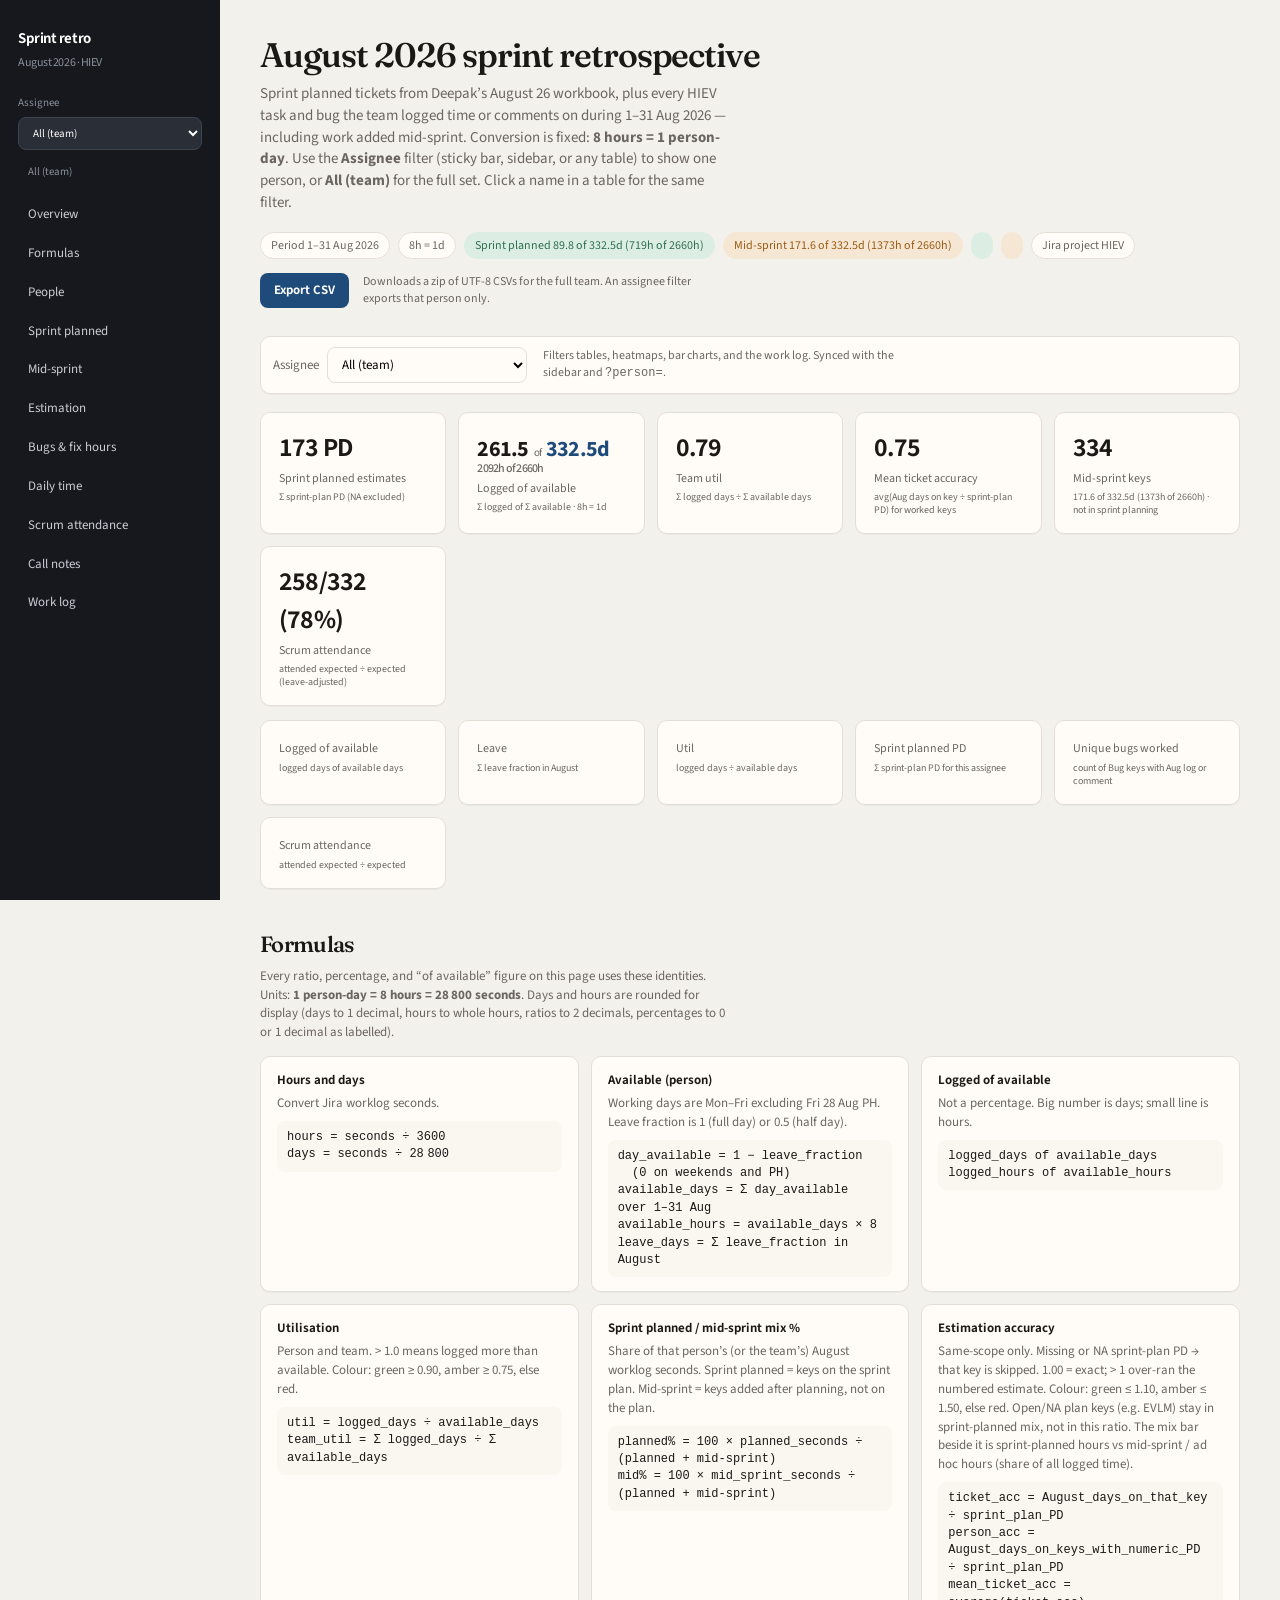
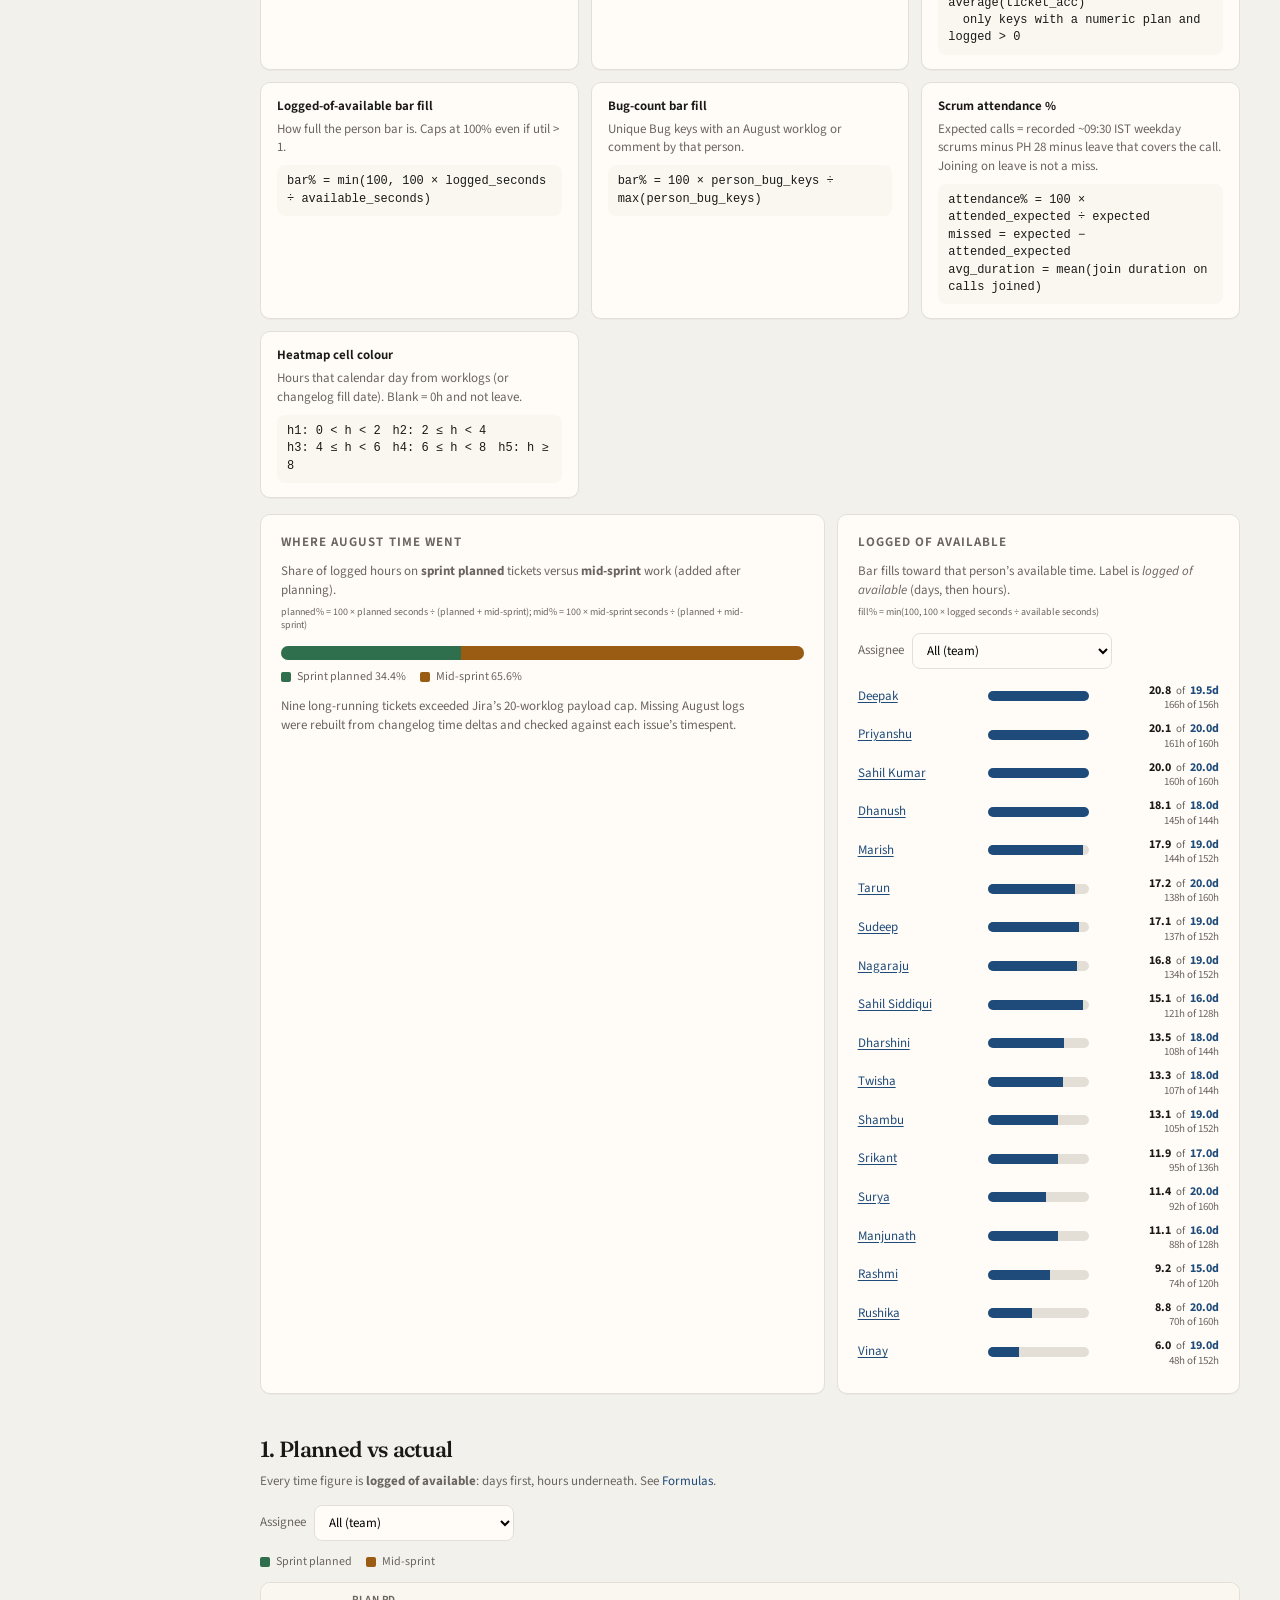
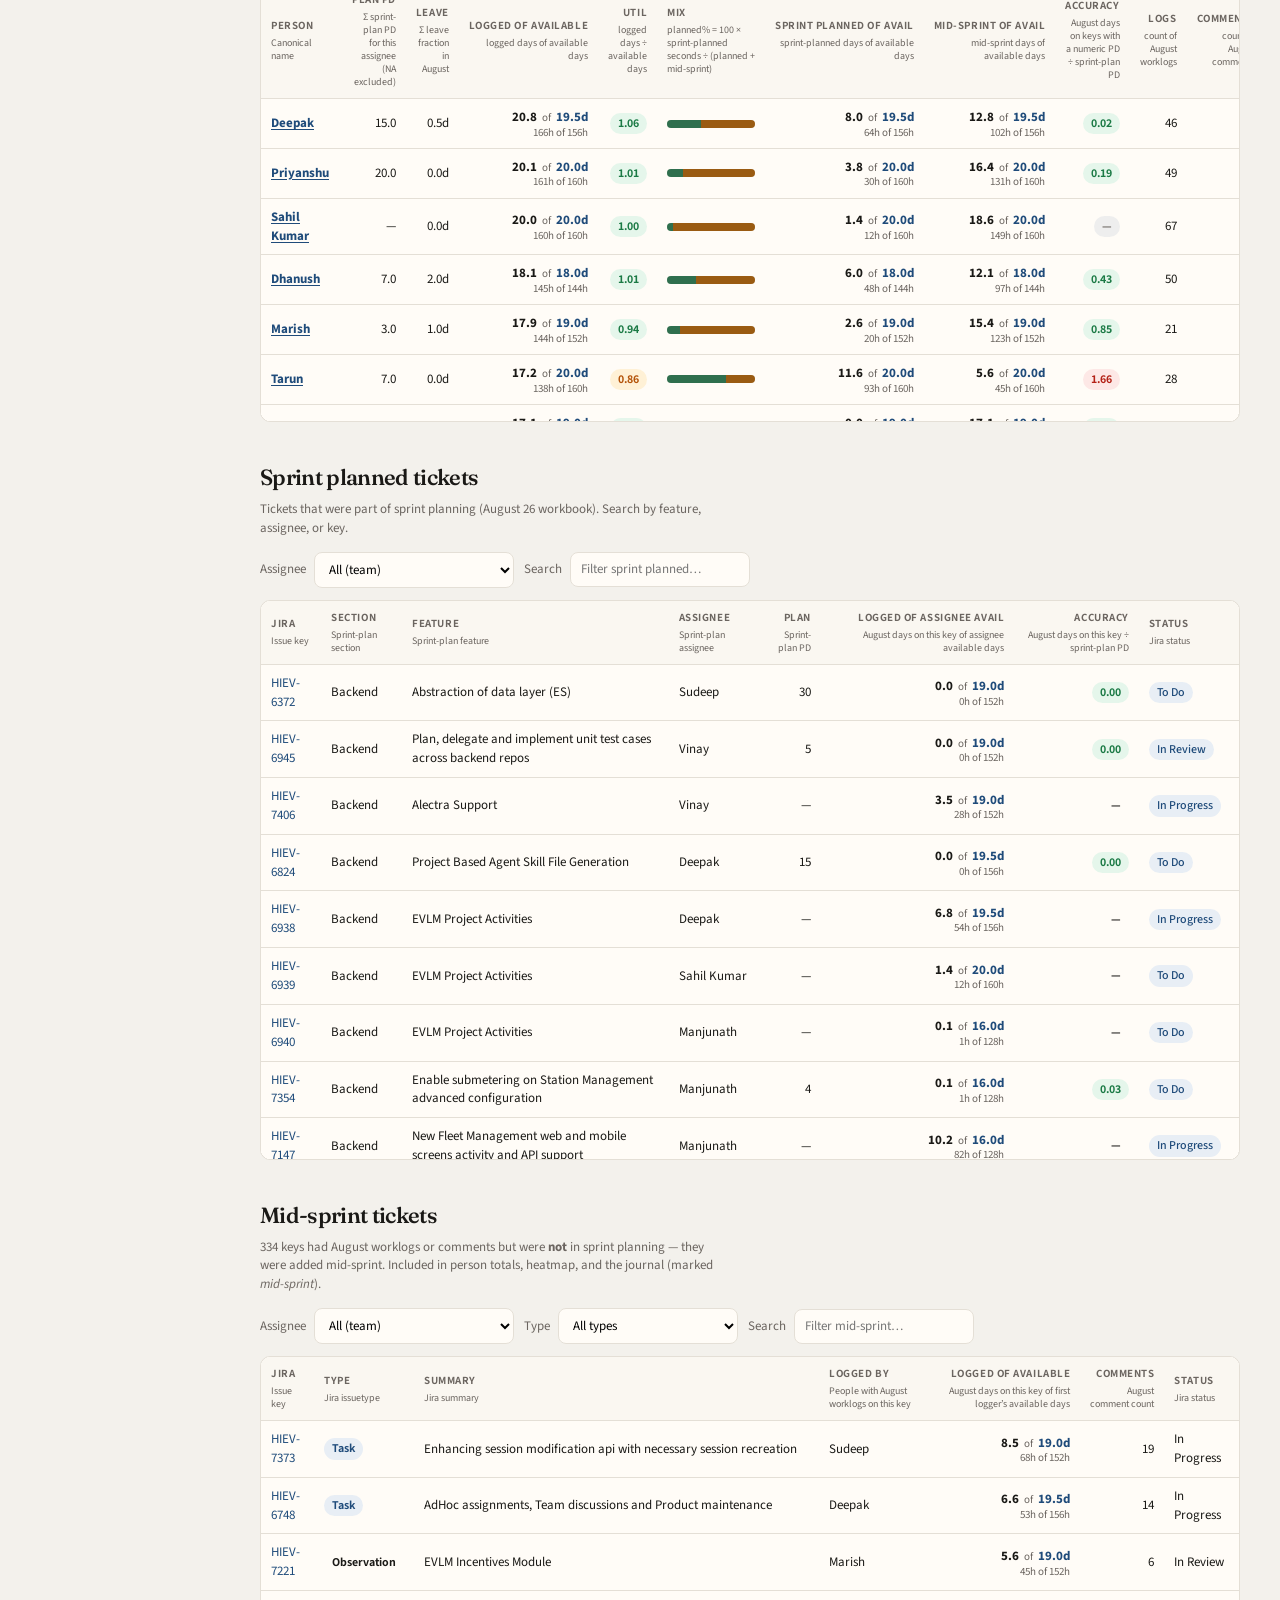
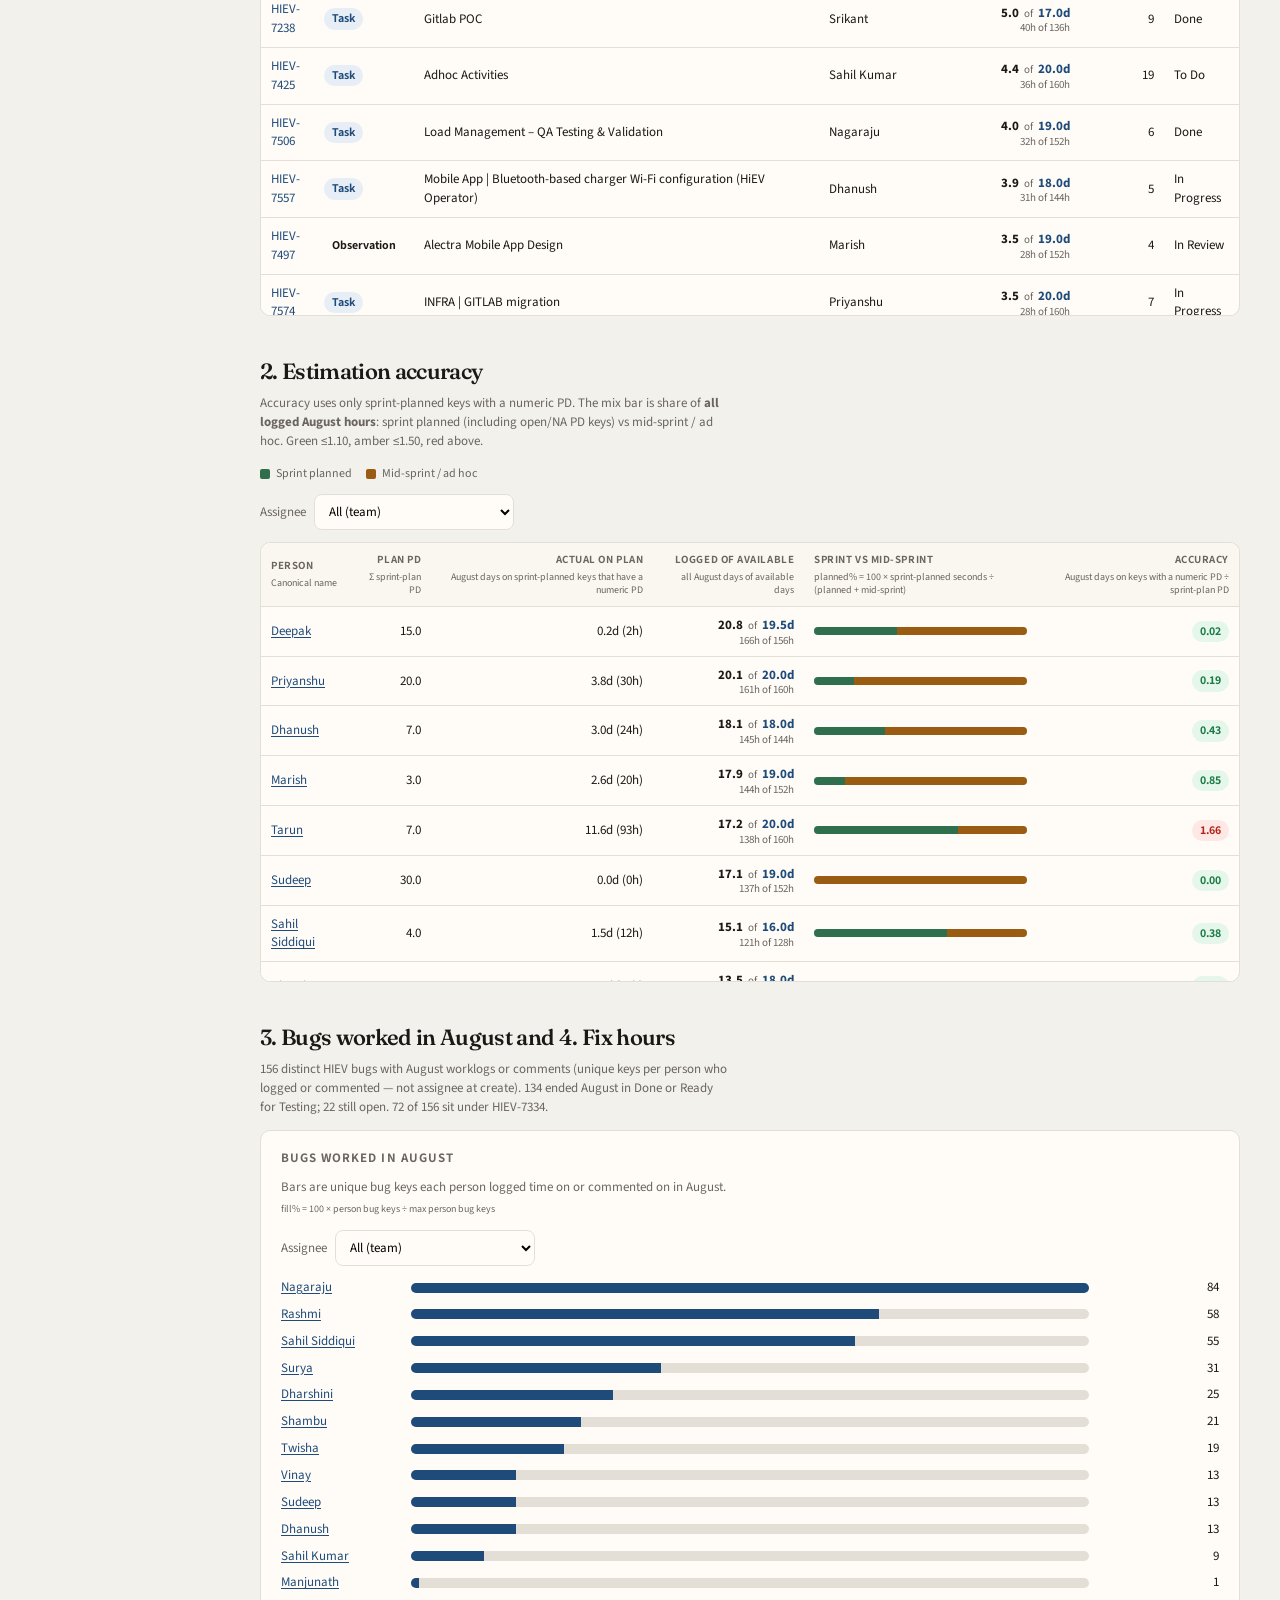
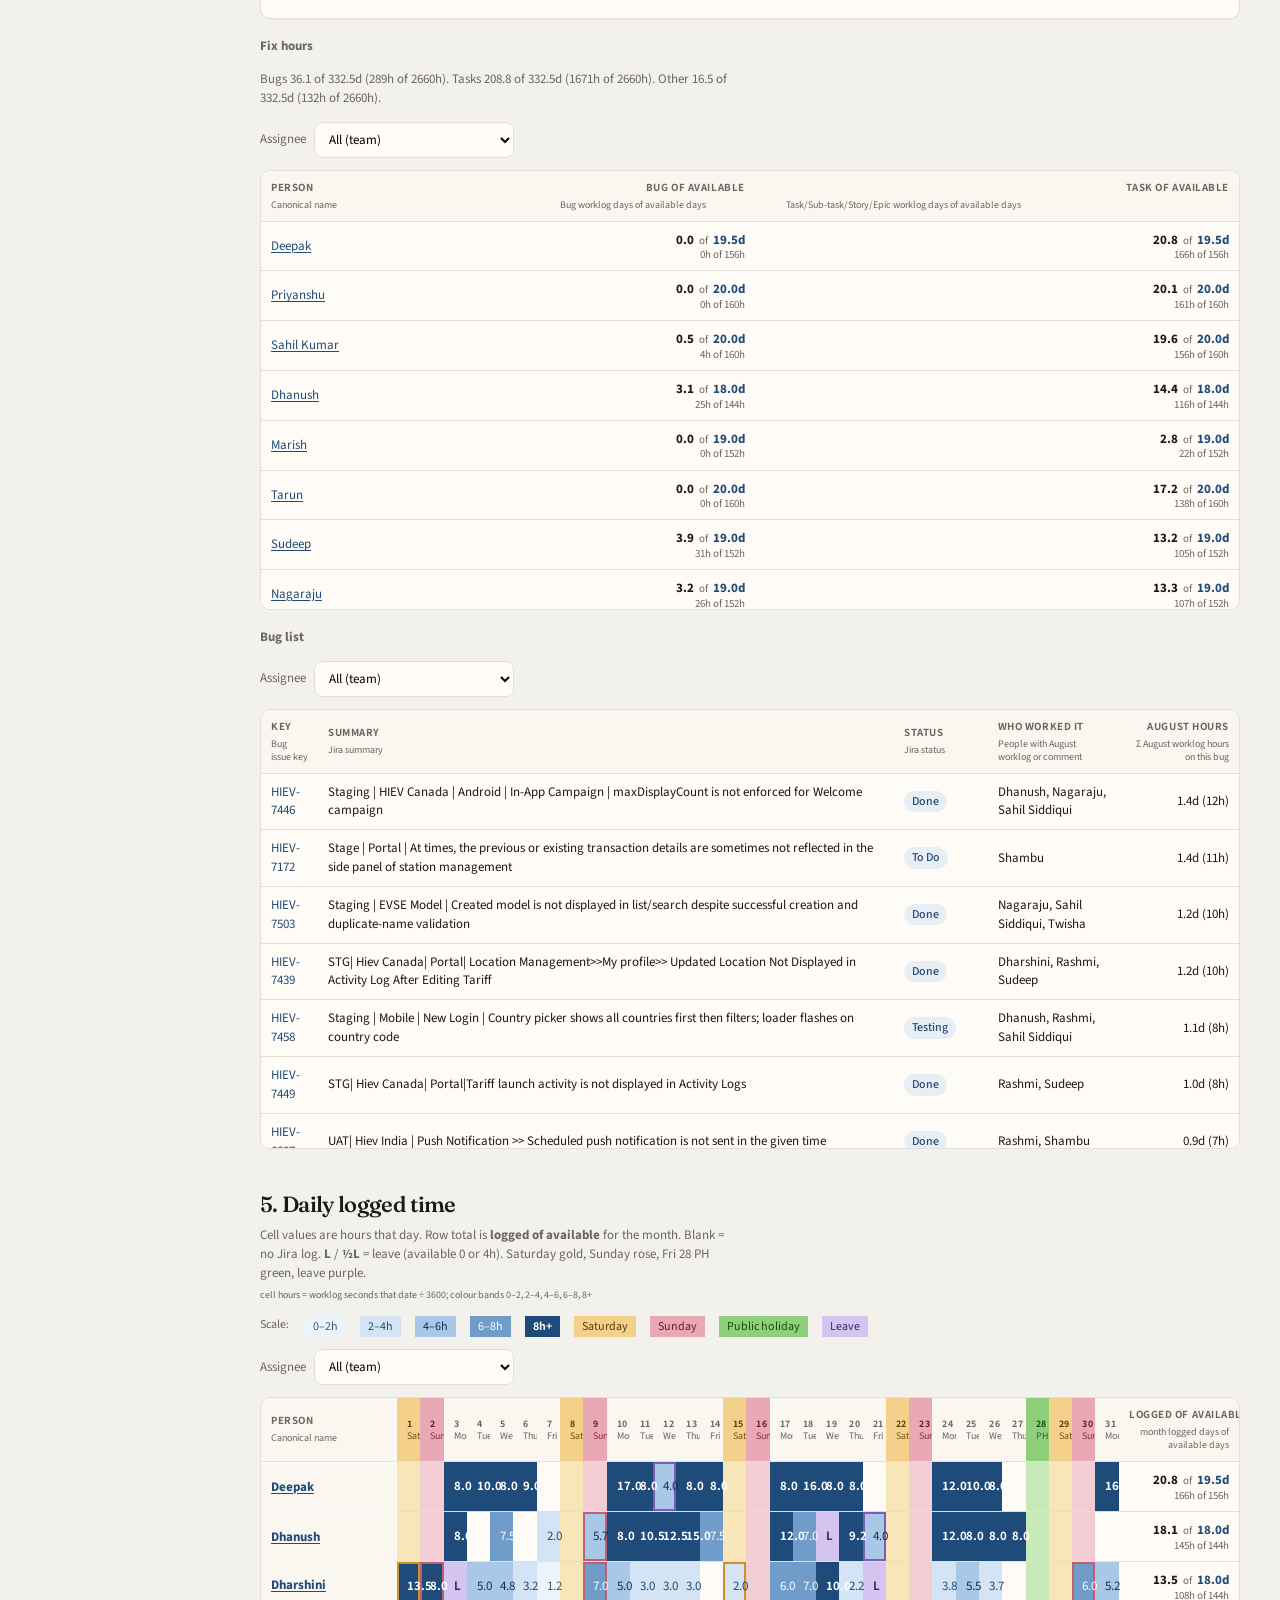
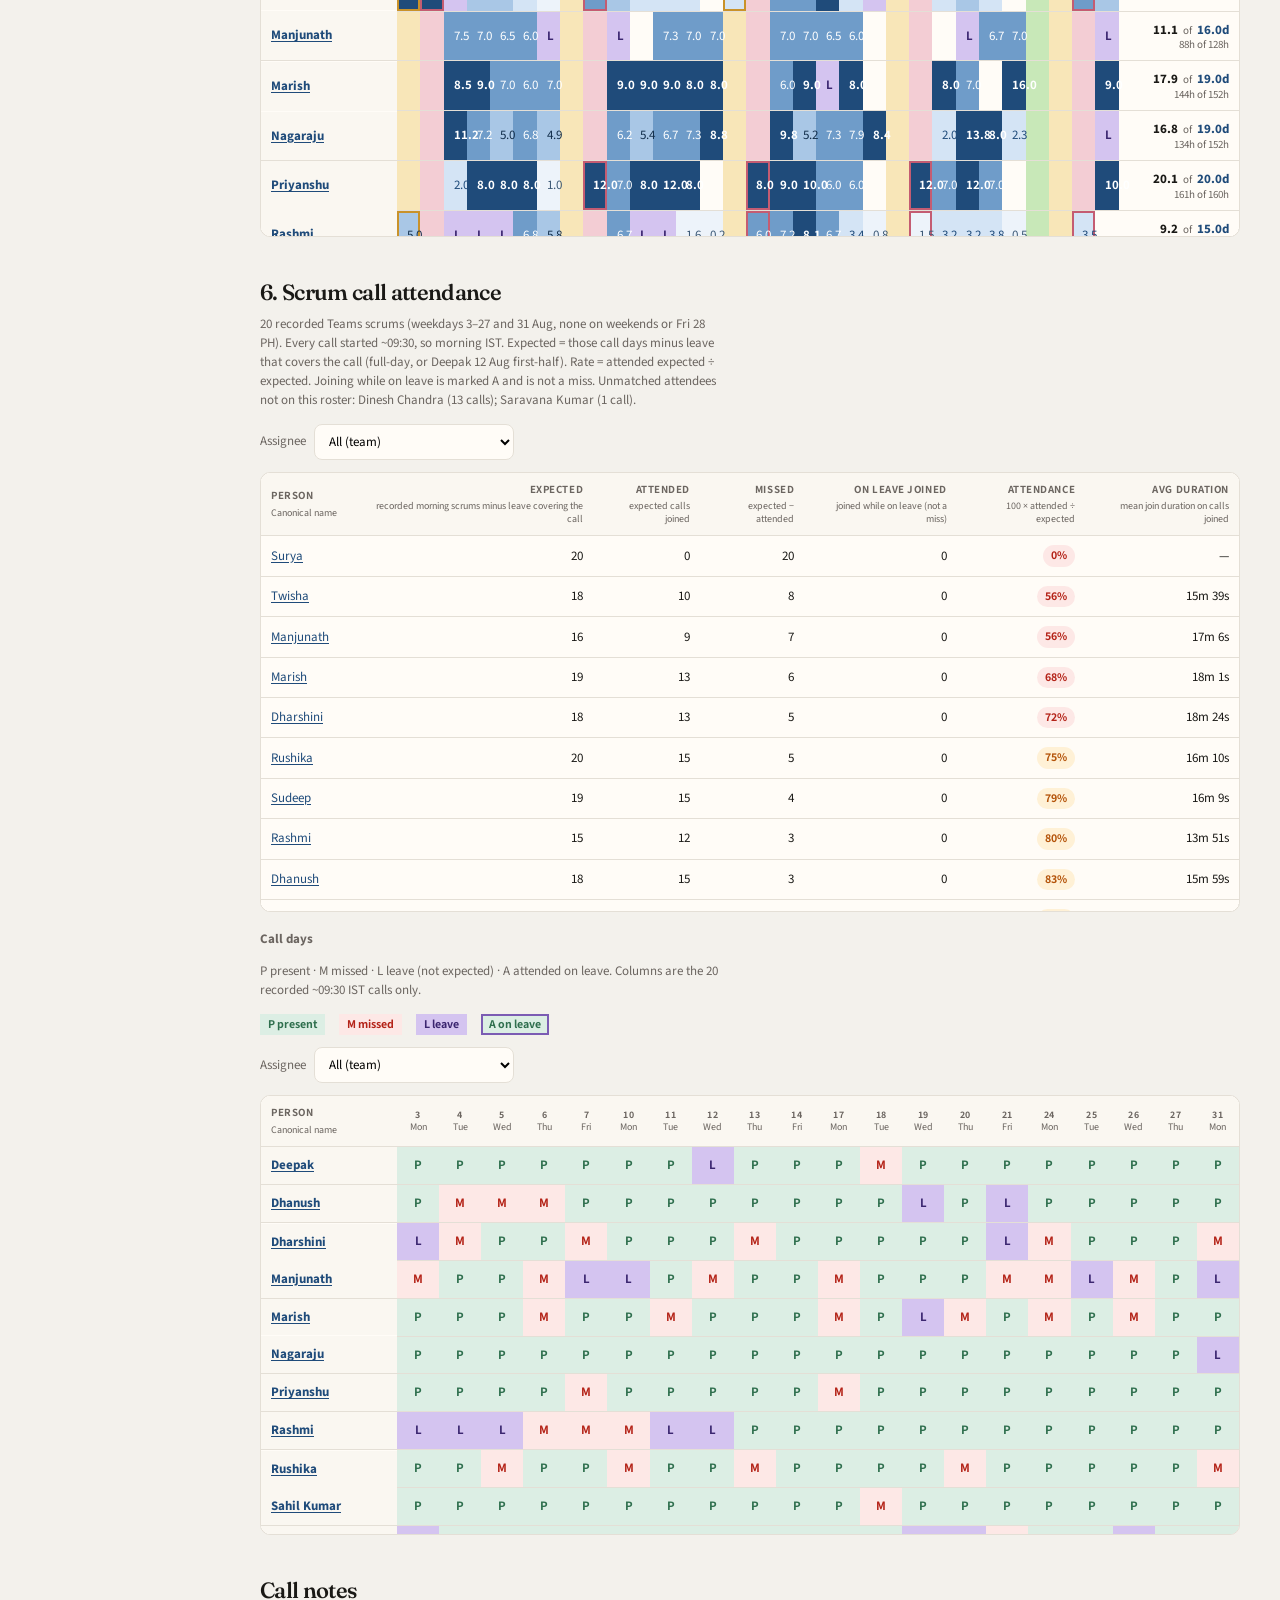
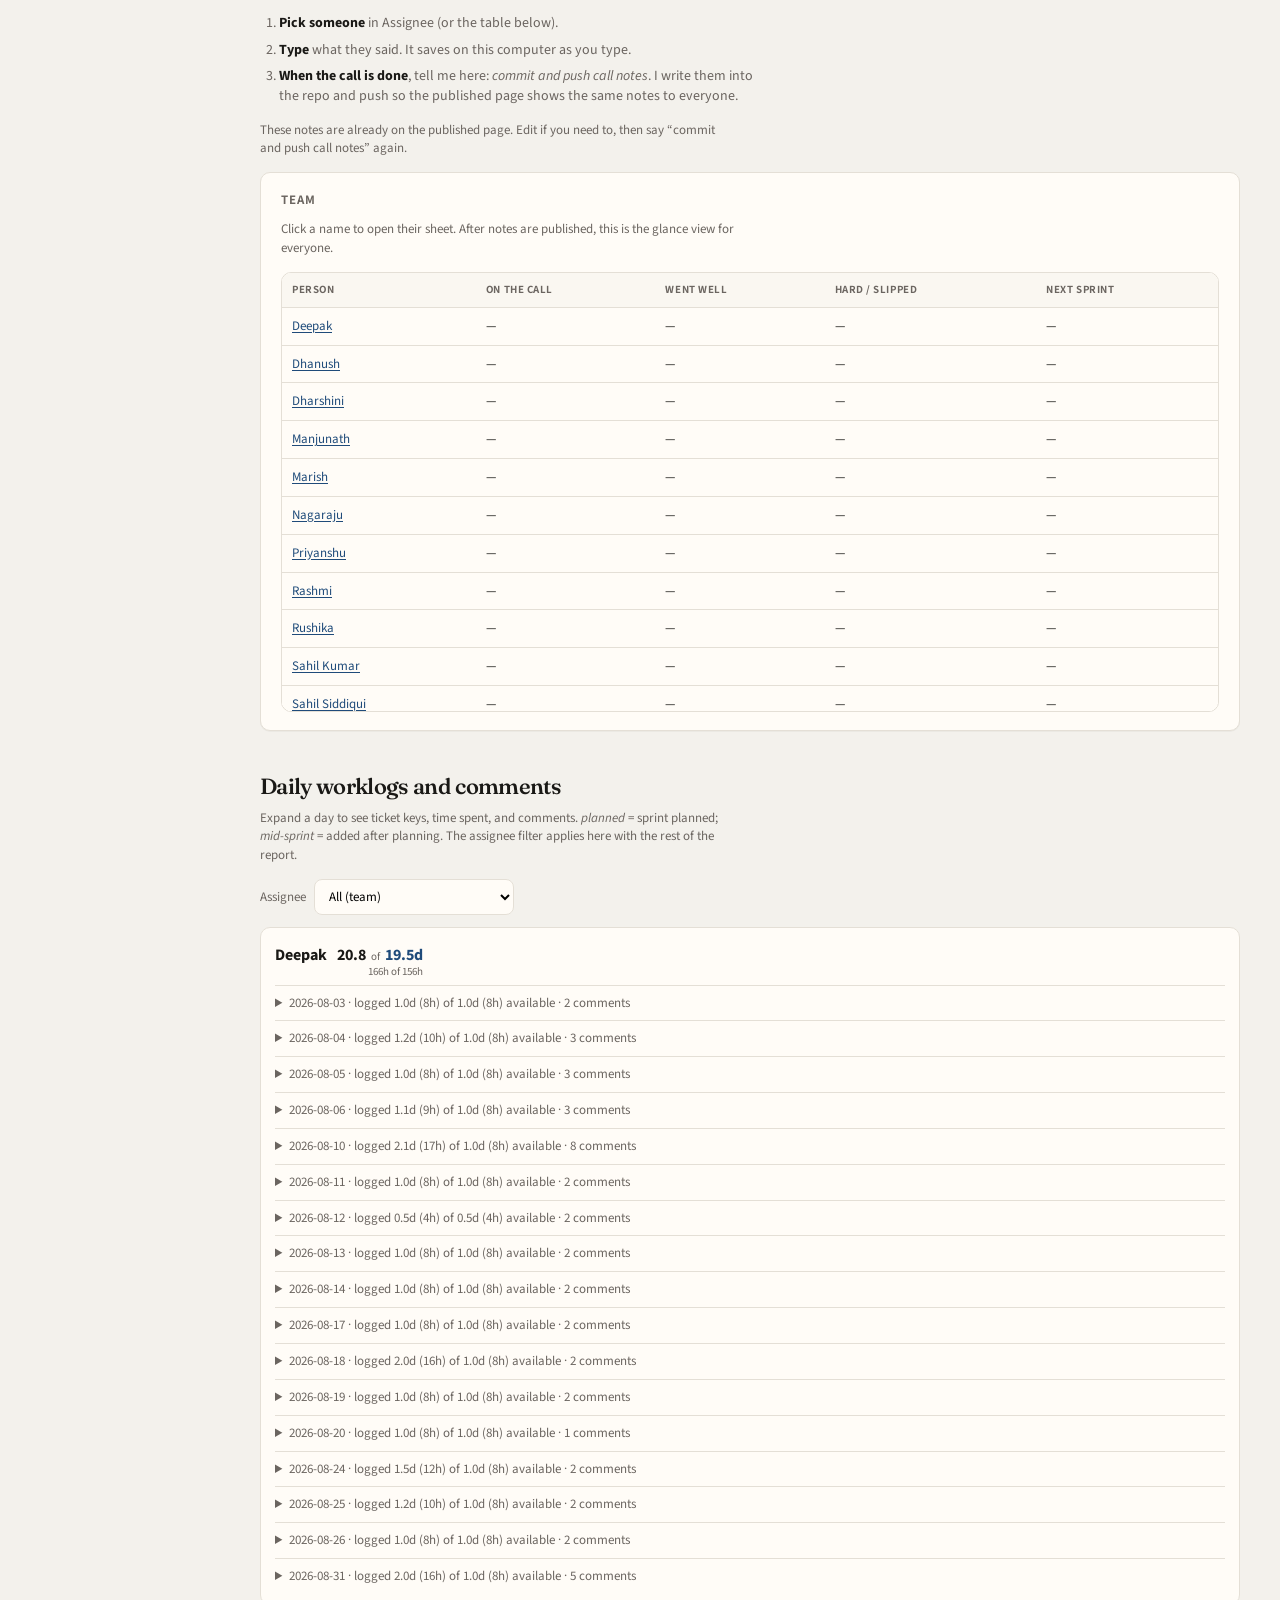
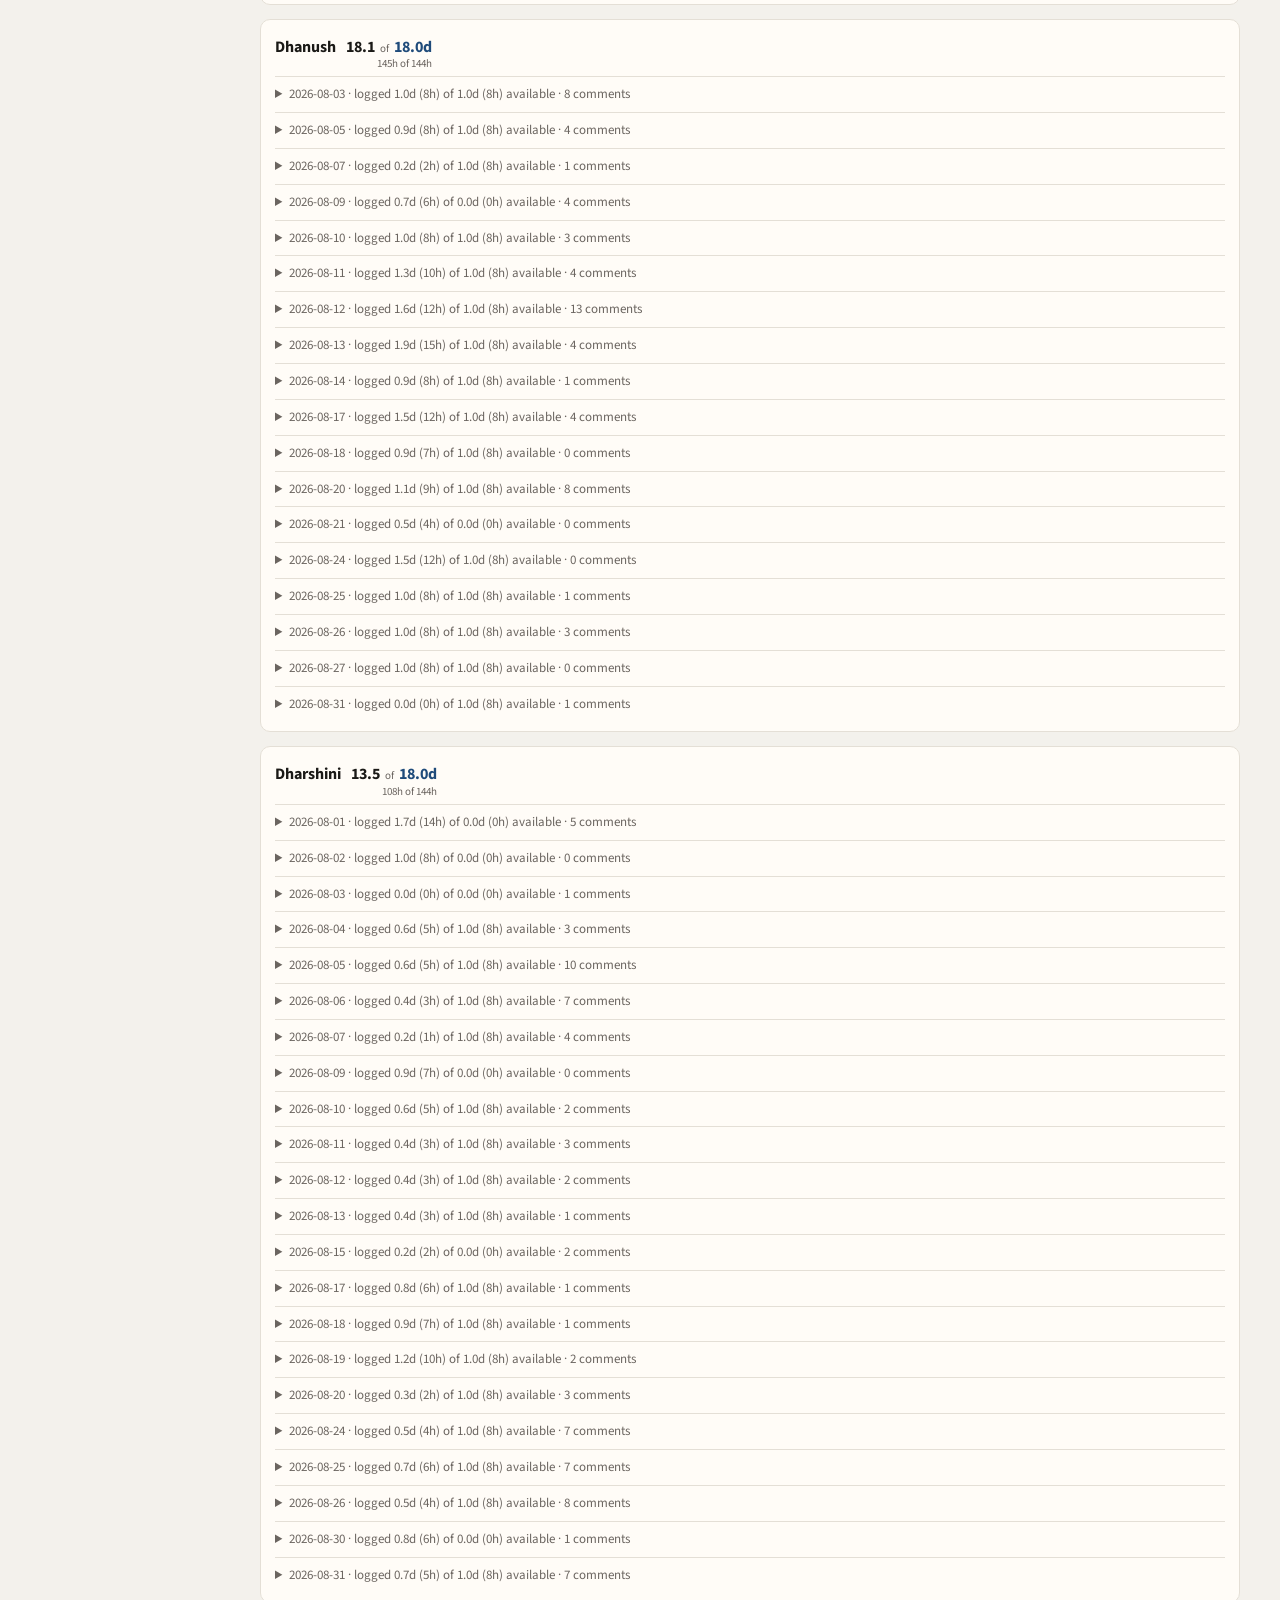
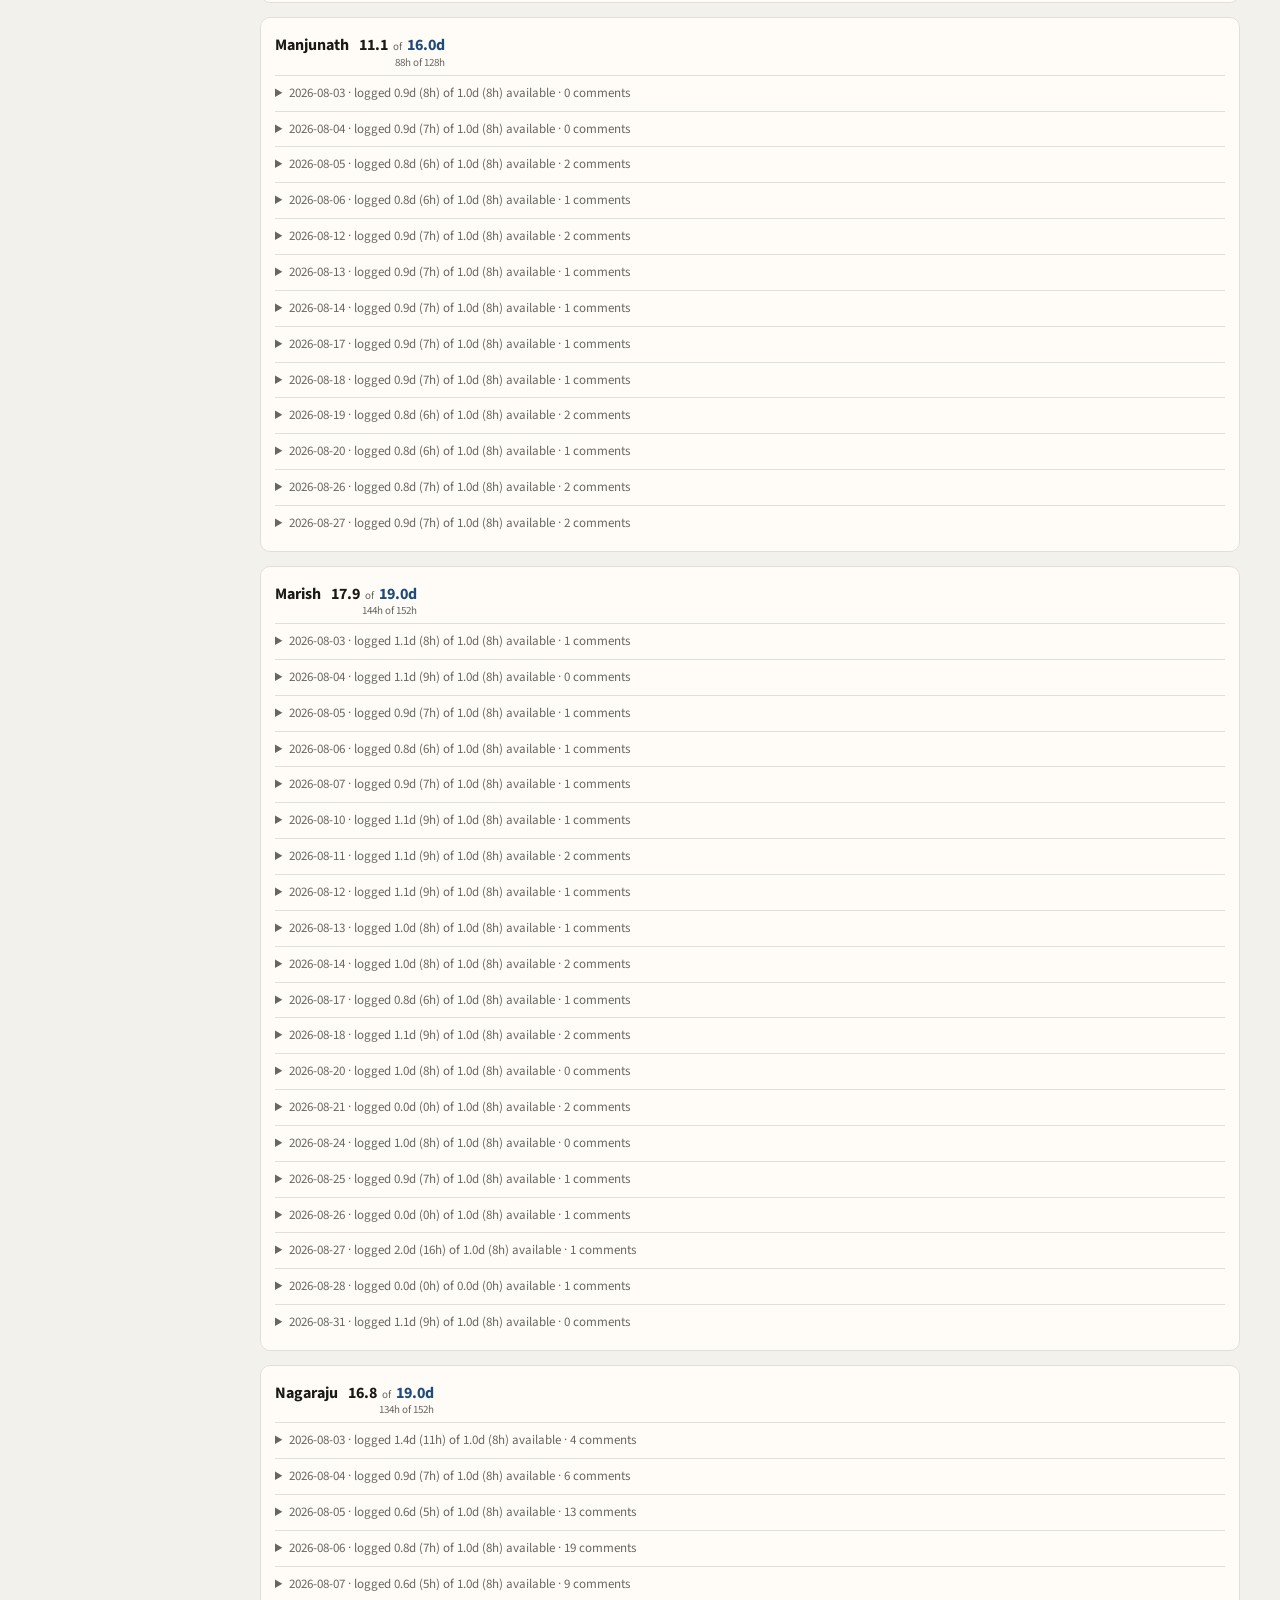
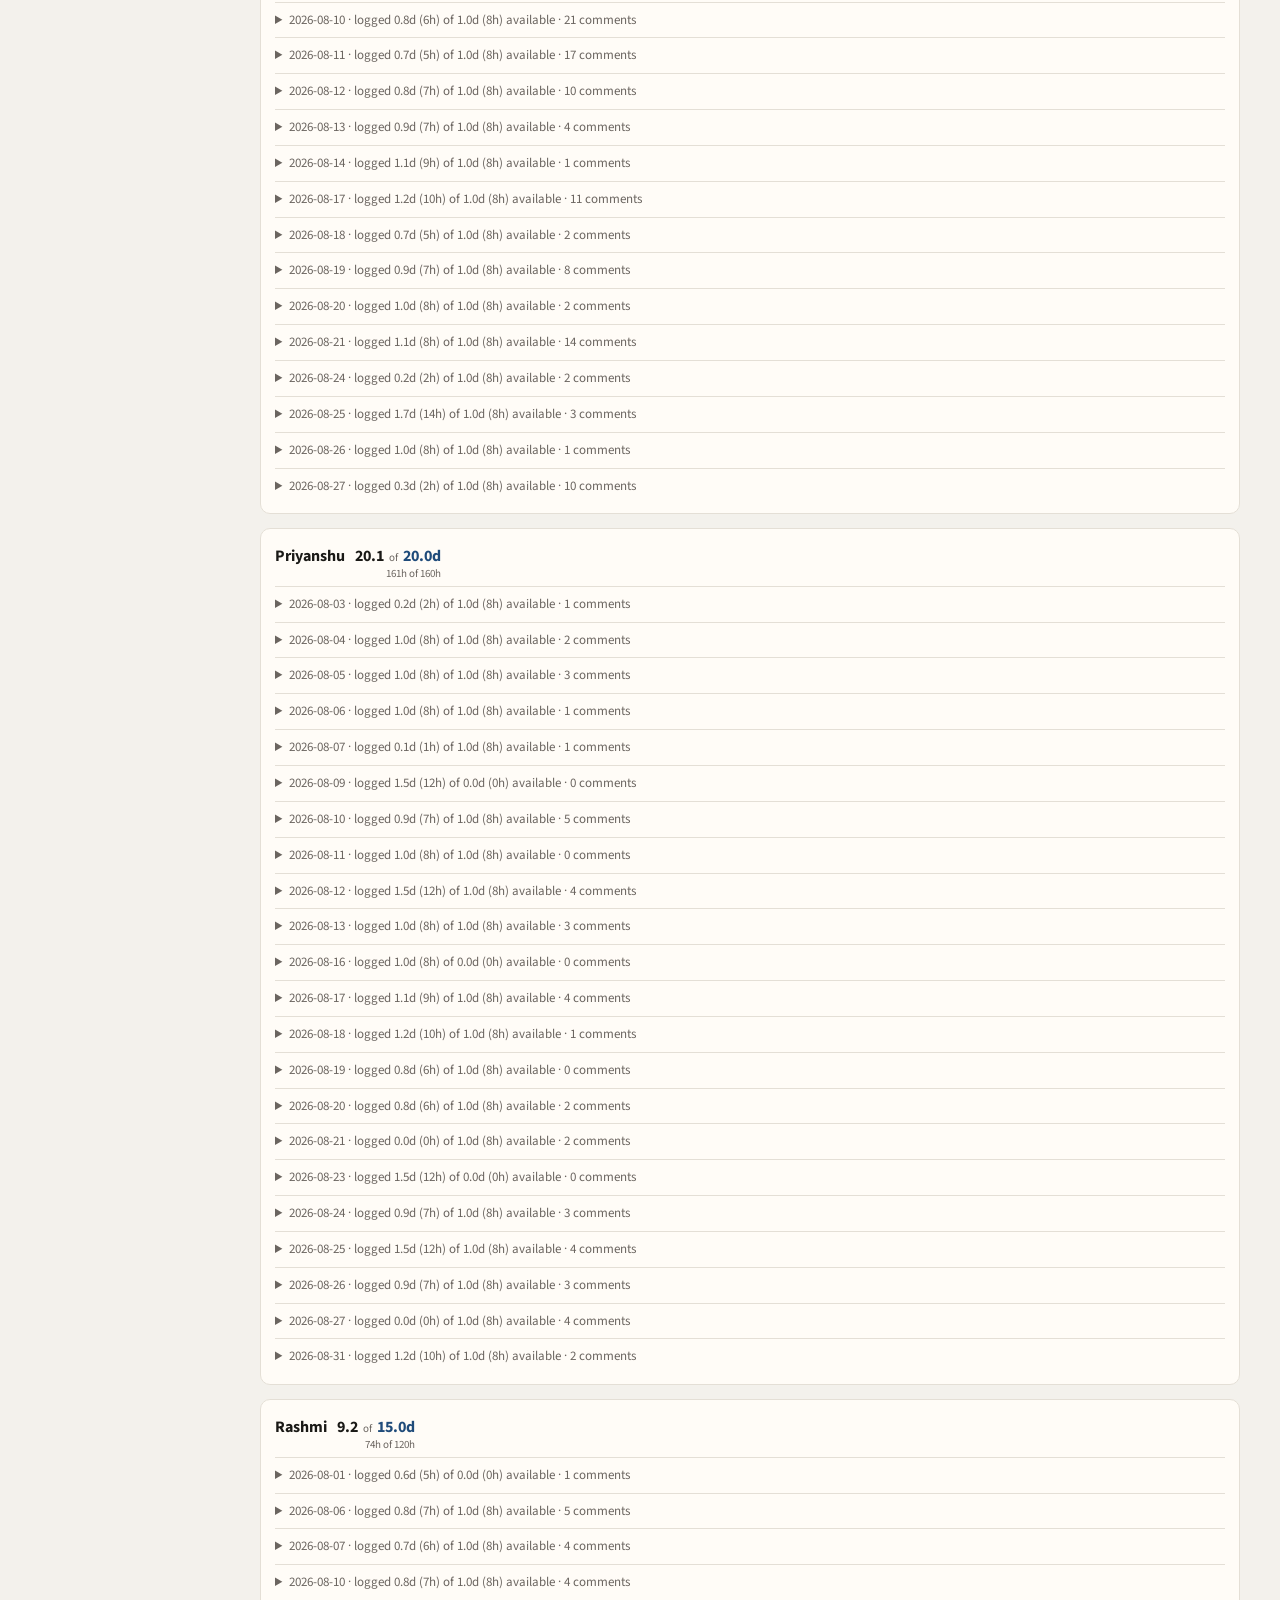
==== report/index.html @ 34e9f858 "feat: restructure call notes and drop JSON download Lay out metrics and prompts clearly; publish by " ====
<!DOCTYPE html>
<html lang="en">
<head>
  <meta charset="utf-8" />
  <meta name="viewport" content="width=device-width, initial-scale=1" />
  <title>August 2026 sprint retrospective</title>
  <link rel="preconnect" href="https://fonts.googleapis.com" />
  <link rel="preconnect" href="https://fonts.gstatic.com" crossorigin />
  <link href="https://fonts.googleapis.com/css2?family=Fraunces:opsz,wght@9..144,560;9..144,650&family=Source+Sans+3:wght@400;600;650&display=swap" rel="stylesheet" />
  <link rel="stylesheet" href="styles.css" />
</head>
<body>
  <div class="layout">
    <nav class="toc">
      <div class="brand">Sprint retro<small>August 2026 · HIEV</small></div>
      <label class="nav-person">Assignee
        <select id="reportPerson" class="js-assignee-filter">
          <option value="">All (team)</option>
          <option value="Deepak">Deepak</option><option value="Dhanush">Dhanush</option><option value="Dharshini">Dharshini</option><option value="Manjunath">Manjunath</option><option value="Marish">Marish</option><option value="Nagaraju">Nagaraju</option><option value="Priyanshu">Priyanshu</option><option value="Rashmi">Rashmi</option><option value="Rushika">Rushika</option><option value="Sahil Kumar">Sahil Kumar</option><option value="Sahil Siddiqui">Sahil Siddiqui</option><option value="Shambu">Shambu</option><option value="Srikant">Srikant</option><option value="Sudeep">Sudeep</option><option value="Surya">Surya</option><option value="Tarun">Tarun</option><option value="Twisha">Twisha</option><option value="Vinay">Vinay</option>
        </select>
      </label>
      <span class="nav-hint" id="personViewHint">All (team)</span>
      <a href="#overview">Overview</a>
      <a href="#formulas">Formulas</a>
      <a href="#people">People</a>
      <a href="#sheet">Sprint planned</a>
      <a href="#offsheet">Mid-sprint</a>
      <a href="#accuracy">Estimation</a>
      <a href="#quality">Bugs &amp; fix hours</a>
      <a href="#daily">Daily time</a>
      <a href="#scrum">Scrum attendance</a>
      <a href="#notes">Call notes</a>
      <a href="#journal">Work log</a>
    </nav>
    <div class="content">
      <header class="hero" id="overview">
        <h1>August 2026 sprint retrospective</h1>
        <p class="lead" id="heroLead">Sprint planned tickets from Deepak’s August 26 workbook, plus every HIEV task and bug the team logged time or comments on during 1–31 Aug 2026 — including work added mid-sprint. Conversion is fixed: <strong>8 hours = 1 person-day</strong>. Use the <strong>Assignee</strong> filter (sticky bar, sidebar, or any table) to show one person, or <strong>All (team)</strong> for the full set. Click a name in a table for the same filter.</p>
        <div class="meta-row">
          <span class="chip">Period 1–31 Aug 2026</span>
          <span class="chip">8h = 1d</span>
          <span class="chip sheet team-only">Sprint planned 89.8 of 332.5d (719h of 2660h)</span>
          <span class="chip other team-only">Mid-sprint 171.6 of 332.5d (1373h of 2660h)</span>
          <span class="chip sheet person-only" id="personOnChip" hidden></span>
          <span class="chip other person-only" id="personOffChip" hidden></span>
          <span class="chip">Jira project HIEV</span>
        </div>
        <div class="export-bar">
          <button type="button" class="export-btn" id="exportCsvZip">Export CSV</button>
          <span class="export-hint" id="exportHint">Downloads a zip of UTF-8 CSVs for the full team. An assignee filter exports that person only.</span>
        </div>
      </header>
      <div class="assignee-bar" role="search">
        <label class="field assignee-field">Assignee <select class="js-assignee-filter" aria-label="Filter by assignee"><option value="">All (team)</option><option value="Deepak">Deepak</option><option value="Dhanush">Dhanush</option><option value="Dharshini">Dharshini</option><option value="Manjunath">Manjunath</option><option value="Marish">Marish</option><option value="Nagaraju">Nagaraju</option><option value="Priyanshu">Priyanshu</option><option value="Rashmi">Rashmi</option><option value="Rushika">Rushika</option><option value="Sahil Kumar">Sahil Kumar</option><option value="Sahil Siddiqui">Sahil Siddiqui</option><option value="Shambu">Shambu</option><option value="Srikant">Srikant</option><option value="Sudeep">Sudeep</option><option value="Surya">Surya</option><option value="Tarun">Tarun</option><option value="Twisha">Twisha</option><option value="Vinay">Vinay</option></select></label>
        <span class="assignee-bar-hint">Filters tables, heatmaps, bar charts, and the work log. Synced with the sidebar and <code>?person=</code>.</span>
      </div>

      <div class="kpis team-only">
        <div class="kpi"><strong>173 PD</strong><span>Sprint planned estimates<small class="formula">Σ sprint-plan PD (NA excluded)</small></span></div>
        <div class="kpi"><strong><span class='timepair'><span class='line'><b>261.5</b><span class='of'>of</span><b class='avail'>332.5d</b></span><small>2092h of 2660h</small></span></strong><span>Logged of available<small class="formula">Σ logged of Σ available · 8h = 1d</small></span></div>
        <div class="kpi"><strong>0.79</strong><span>Team util<small class="formula">Σ logged days ÷ Σ available days</small></span></div>
        <div class="kpi"><strong>0.75</strong><span>Mean ticket accuracy<small class="formula">avg(Aug days on key ÷ sprint-plan PD) for worked keys</small></span></div>
        <div class="kpi"><strong>334</strong><span>Mid-sprint keys<small class="formula">171.6 of 332.5d (1373h of 2660h) · not in sprint planning</small></span></div>
        <div class="kpi"><strong>258/332 (78%)</strong><span>Scrum attendance<small class="formula">attended expected ÷ expected (leave-adjusted)</small></span></div>
      </div>
      <div class="kpis person-only" id="personKpis" hidden>
        <div class="kpi"><strong id="pkLogged"></strong><span>Logged of available<small class="formula">logged days of available days</small></span></div>
        <div class="kpi"><strong id="pkLeave"></strong><span>Leave<small class="formula">Σ leave fraction in August</small></span></div>
        <div class="kpi"><strong id="pkUtil"></strong><span>Util<small class="formula">logged days ÷ available days</small></span></div>
        <div class="kpi"><strong id="pkPlan"></strong><span>Sprint planned PD<small class="formula">Σ sprint-plan PD for this assignee</small></span></div>
        <div class="kpi"><strong id="pkBugs"></strong><span>Unique bugs worked<small class="formula">count of Bug keys with Aug log or comment</small></span></div>
        <div class="kpi"><strong id="pkScrum"></strong><span>Scrum attendance<small class="formula">attended expected ÷ expected</small></span></div>
      </div>
      
      <section class="block" id="formulas">
        <h2>Formulas</h2>
        <p class="note">Every ratio, percentage, and “of available” figure on this page uses these identities. Units: <strong>1 person-day = 8 hours = 28 800 seconds</strong>. Days and hours are rounded for display (days to 1 decimal, hours to whole hours, ratios to 2 decimals, percentages to 0 or 1 decimal as labelled).</p>
        <div class="formula-grid">
          <div class="formula-card">
            <dt>Hours and days</dt>
            <dd>Convert Jira worklog seconds.</dd>
            <code>hours = seconds ÷ 3600
days = seconds ÷ 28 800</code>
          </div>
          <div class="formula-card">
            <dt>Available (person)</dt>
            <dd>Working days are Mon–Fri excluding Fri 28 Aug PH. Leave fraction is 1 (full day) or 0.5 (half day).</dd>
            <code>day_available = 1 − leave_fraction
  (0 on weekends and PH)
available_days = Σ day_available over 1–31 Aug
available_hours = available_days × 8
leave_days = Σ leave_fraction in August</code>
          </div>
          <div class="formula-card">
            <dt>Logged of available</dt>
            <dd>Not a percentage. Big number is days; small line is hours.</dd>
            <code>logged_days of available_days
logged_hours of available_hours</code>
          </div>
          <div class="formula-card">
            <dt>Utilisation</dt>
            <dd>Person and team. &gt; 1.0 means logged more than available. Colour: green ≥ 0.90, amber ≥ 0.75, else red.</dd>
            <code>util = logged_days ÷ available_days
team_util = Σ logged_days ÷ Σ available_days</code>
          </div>
          <div class="formula-card">
            <dt>Sprint planned / mid-sprint mix %</dt>
            <dd>Share of that person’s (or the team’s) August worklog seconds. Sprint planned = keys on the sprint plan. Mid-sprint = keys added after planning, not on the plan.</dd>
            <code>planned% = 100 × planned_seconds ÷ (planned + mid-sprint)
mid% = 100 × mid_sprint_seconds ÷ (planned + mid-sprint)</code>
          </div>
          <div class="formula-card">
            <dt>Estimation accuracy</dt>
            <dd>Same-scope only. Missing or NA sprint-plan PD → that key is skipped. 1.00 = exact; &gt; 1 over-ran the numbered estimate. Colour: green ≤ 1.10, amber ≤ 1.50, else red. Open/NA plan keys (e.g. EVLM) stay in sprint-planned mix, not in this ratio. The mix bar beside it is sprint-planned hours vs mid-sprint / ad hoc hours (share of all logged time).</dd>
            <code>ticket_acc = August_days_on_that_key ÷ sprint_plan_PD
person_acc = August_days_on_keys_with_numeric_PD ÷ sprint_plan_PD
mean_ticket_acc = average(ticket_acc)
  only keys with a numeric plan and logged &gt; 0</code>
          </div>
          <div class="formula-card">
            <dt>Logged-of-available bar fill</dt>
            <dd>How full the person bar is. Caps at 100% even if util &gt; 1.</dd>
            <code>bar% = min(100, 100 × logged_seconds ÷ available_seconds)</code>
          </div>
          <div class="formula-card">
            <dt>Bug-count bar fill</dt>
            <dd>Unique Bug keys with an August worklog or comment by that person.</dd>
            <code>bar% = 100 × person_bug_keys ÷ max(person_bug_keys)</code>
          </div>
          <div class="formula-card">
            <dt>Scrum attendance %</dt>
            <dd>Expected calls = recorded ~09:30 IST weekday scrums minus PH 28 minus leave that covers the call. Joining on leave is not a miss.</dd>
            <code>attendance% = 100 × attended_expected ÷ expected
missed = expected − attended_expected
avg_duration = mean(join duration on calls joined)</code>
          </div>
          <div class="formula-card">
            <dt>Heatmap cell colour</dt>
            <dd>Hours that calendar day from worklogs (or changelog fill date). Blank = 0h and not leave.</dd>
            <code>h1: 0 &lt; h &lt; 2 h2: 2 ≤ h &lt; 4
h3: 4 ≤ h &lt; 6 h4: 6 ≤ h &lt; 8 h5: h ≥ 8</code>
          </div>
        </div>
      </section>


      <div class="split">
        <div class="card team-only">
          <h2>Where August time went</h2>
          <p class="note">Share of logged hours on <strong>sprint planned</strong> tickets versus <strong>mid-sprint</strong> work (added after planning).<small class="formula">planned% = 100 × planned seconds ÷ (planned + mid-sprint); mid% = 100 × mid-sprint seconds ÷ (planned + mid-sprint)</small></p>
          <div class="mix" style="height:14px;margin:12px 0 8px">
            <span class="on" style="width:34.4%"></span>
            <span class="off" style="width:65.6%"></span>
          </div>
          <div class="legend">
            <span><i class="swatch sheet"></i>Sprint planned 34.4%</span>
            <span><i class="swatch other"></i>Mid-sprint 65.6%</span>
          </div>
          <p class="note">Nine long-running tickets exceeded Jira’s 20-worklog payload cap. Missing August logs were rebuilt from changelog time deltas and checked against each issue’s timespent.</p>
        </div>
        <div class="card">
          <h2>Logged of available</h2>
          <p class="note">Bar fills toward that person’s available time. Label is <em>logged of available</em> (days, then hours).<small class="formula">fill% = min(100, 100 × logged seconds ÷ available seconds)</small></p>
          <div class="controls"><label class="field assignee-field">Assignee <select class="js-assignee-filter" aria-label="Filter by assignee"><option value="">All (team)</option><option value="Deepak">Deepak</option><option value="Dhanush">Dhanush</option><option value="Dharshini">Dharshini</option><option value="Manjunath">Manjunath</option><option value="Marish">Marish</option><option value="Nagaraju">Nagaraju</option><option value="Priyanshu">Priyanshu</option><option value="Rashmi">Rashmi</option><option value="Rushika">Rushika</option><option value="Sahil Kumar">Sahil Kumar</option><option value="Sahil Siddiqui">Sahil Siddiqui</option><option value="Shambu">Shambu</option><option value="Srikant">Srikant</option><option value="Sudeep">Sudeep</option><option value="Surya">Surya</option><option value="Tarun">Tarun</option><option value="Twisha">Twisha</option><option value="Vinay">Vinay</option></select></label></div>
          <div class="bars" id="loggedBars"><div class='row' data-people='Deepak'><div><button type='button' class='name-link' data-open-person='Deepak'>Deepak</button></div><div class='track'><i style='width:100%'></i></div><div class='n'><span class='timepair'><span class='line'><b>20.8</b><span class='of'>of</span><b class='avail'>19.5d</b></span><small>166h of 156h</small></span></div></div><div class='row' data-people='Priyanshu'><div><button type='button' class='name-link' data-open-person='Priyanshu'>Priyanshu</button></div><div class='track'><i style='width:100%'></i></div><div class='n'><span class='timepair'><span class='line'><b>20.1</b><span class='of'>of</span><b class='avail'>20.0d</b></span><small>161h of 160h</small></span></div></div><div class='row' data-people='Sahil Kumar'><div><button type='button' class='name-link' data-open-person='Sahil Kumar'>Sahil Kumar</button></div><div class='track'><i style='width:100%'></i></div><div class='n'><span class='timepair'><span class='line'><b>20.0</b><span class='of'>of</span><b class='avail'>20.0d</b></span><small>160h of 160h</small></span></div></div><div class='row' data-people='Dhanush'><div><button type='button' class='name-link' data-open-person='Dhanush'>Dhanush</button></div><div class='track'><i style='width:100%'></i></div><div class='n'><span class='timepair'><span class='line'><b>18.1</b><span class='of'>of</span><b class='avail'>18.0d</b></span><small>145h of 144h</small></span></div></div><div class='row' data-people='Marish'><div><button type='button' class='name-link' data-open-person='Marish'>Marish</button></div><div class='track'><i style='width:94.4%'></i></div><div class='n'><span class='timepair'><span class='line'><b>17.9</b><span class='of'>of</span><b class='avail'>19.0d</b></span><small>144h of 152h</small></span></div></div><div class='row' data-people='Tarun'><div><button type='button' class='name-link' data-open-person='Tarun'>Tarun</button></div><div class='track'><i style='width:86.2%'></i></div><div class='n'><span class='timepair'><span class='line'><b>17.2</b><span class='of'>of</span><b class='avail'>20.0d</b></span><small>138h of 160h</small></span></div></div><div class='row' data-people='Sudeep'><div><button type='button' class='name-link' data-open-person='Sudeep'>Sudeep</button></div><div class='track'><i style='width:90.0%'></i></div><div class='n'><span class='timepair'><span class='line'><b>17.1</b><span class='of'>of</span><b class='avail'>19.0d</b></span><small>137h of 152h</small></span></div></div><div class='row' data-people='Nagaraju'><div><button type='button' class='name-link' data-open-person='Nagaraju'>Nagaraju</button></div><div class='track'><i style='width:88.3%'></i></div><div class='n'><span class='timepair'><span class='line'><b>16.8</b><span class='of'>of</span><b class='avail'>19.0d</b></span><small>134h of 152h</small></span></div></div><div class='row' data-people='Sahil Siddiqui'><div><button type='button' class='name-link' data-open-person='Sahil Siddiqui'>Sahil Siddiqui</button></div><div class='track'><i style='width:94.5%'></i></div><div class='n'><span class='timepair'><span class='line'><b>15.1</b><span class='of'>of</span><b class='avail'>16.0d</b></span><small>121h of 128h</small></span></div></div><div class='row' data-people='Dharshini'><div><button type='button' class='name-link' data-open-person='Dharshini'>Dharshini</button></div><div class='track'><i style='width:75.1%'></i></div><div class='n'><span class='timepair'><span class='line'><b>13.5</b><span class='of'>of</span><b class='avail'>18.0d</b></span><small>108h of 144h</small></span></div></div><div class='row' data-people='Twisha'><div><button type='button' class='name-link' data-open-person='Twisha'>Twisha</button></div><div class='track'><i style='width:74.2%'></i></div><div class='n'><span class='timepair'><span class='line'><b>13.3</b><span class='of'>of</span><b class='avail'>18.0d</b></span><small>107h of 144h</small></span></div></div><div class='row' data-people='Shambu'><div><button type='button' class='name-link' data-open-person='Shambu'>Shambu</button></div><div class='track'><i style='width:69.0%'></i></div><div class='n'><span class='timepair'><span class='line'><b>13.1</b><span class='of'>of</span><b class='avail'>19.0d</b></span><small>105h of 152h</small></span></div></div><div class='row' data-people='Srikant'><div><button type='button' class='name-link' data-open-person='Srikant'>Srikant</button></div><div class='track'><i style='width:69.9%'></i></div><div class='n'><span class='timepair'><span class='line'><b>11.9</b><span class='of'>of</span><b class='avail'>17.0d</b></span><small>95h of 136h</small></span></div></div><div class='row' data-people='Surya'><div><button type='button' class='name-link' data-open-person='Surya'>Surya</button></div><div class='track'><i style='width:57.2%'></i></div><div class='n'><span class='timepair'><span class='line'><b>11.4</b><span class='of'>of</span><b class='avail'>20.0d</b></span><small>92h of 160h</small></span></div></div><div class='row' data-people='Manjunath'><div><button type='button' class='name-link' data-open-person='Manjunath'>Manjunath</button></div><div class='track'><i style='width:69.1%'></i></div><div class='n'><span class='timepair'><span class='line'><b>11.1</b><span class='of'>of</span><b class='avail'>16.0d</b></span><small>88h of 128h</small></span></div></div><div class='row' data-people='Rashmi'><div><button type='button' class='name-link' data-open-person='Rashmi'>Rashmi</button></div><div class='track'><i style='width:61.4%'></i></div><div class='n'><span class='timepair'><span class='line'><b>9.2</b><span class='of'>of</span><b class='avail'>15.0d</b></span><small>74h of 120h</small></span></div></div><div class='row' data-people='Rushika'><div><button type='button' class='name-link' data-open-person='Rushika'>Rushika</button></div><div class='track'><i style='width:43.8%'></i></div><div class='n'><span class='timepair'><span class='line'><b>8.8</b><span class='of'>of</span><b class='avail'>20.0d</b></span><small>70h of 160h</small></span></div></div><div class='row' data-people='Vinay'><div><button type='button' class='name-link' data-open-person='Vinay'>Vinay</button></div><div class='track'><i style='width:31.3%'></i></div><div class='n'><span class='timepair'><span class='line'><b>6.0</b><span class='of'>of</span><b class='avail'>19.0d</b></span><small>48h of 152h</small></span></div></div></div>
          <p class="empty-msg" data-empty-for-bars="loggedBars" hidden>No logged-of-available row for this person.</p>
        </div>
      </div>

      <section class="block" id="people">
        <h2>1. Planned vs actual</h2>
        <p class="note">Every time figure is <strong>logged of available</strong>: days first, hours underneath. See <a href="#formulas">Formulas</a>.</p>
        <div class="controls"><label class="field assignee-field">Assignee <select class="js-assignee-filter" aria-label="Filter by assignee"><option value="">All (team)</option><option value="Deepak">Deepak</option><option value="Dhanush">Dhanush</option><option value="Dharshini">Dharshini</option><option value="Manjunath">Manjunath</option><option value="Marish">Marish</option><option value="Nagaraju">Nagaraju</option><option value="Priyanshu">Priyanshu</option><option value="Rashmi">Rashmi</option><option value="Rushika">Rushika</option><option value="Sahil Kumar">Sahil Kumar</option><option value="Sahil Siddiqui">Sahil Siddiqui</option><option value="Shambu">Shambu</option><option value="Srikant">Srikant</option><option value="Sudeep">Sudeep</option><option value="Surya">Surya</option><option value="Tarun">Tarun</option><option value="Twisha">Twisha</option><option value="Vinay">Vinay</option></select></label></div>
        <div class="legend"><span><i class="swatch sheet"></i>Sprint planned</span><span><i class="swatch other"></i>Mid-sprint</span></div>
        <div class="wrap">
          <table>
            <thead>
              <tr>
                <th title='Canonical name'>Person<small class='formula'>Canonical name</small></th>
                <th class='num' title='Σ sprint-plan PD for this assignee (NA excluded)'>Plan PD<small class='formula'>Σ sprint-plan PD for this assignee (NA excluded)</small></th>
                <th class='num' title='Σ leave fraction in August'>Leave<small class='formula'>Σ leave fraction in August</small></th>
                <th class='num' title='logged days of available days'>Logged of available<small class='formula'>logged days of available days</small></th>
                <th class='num' title='logged days ÷ available days'>Util<small class='formula'>logged days ÷ available days</small></th>
                <th title='planned% = 100 × sprint-planned seconds ÷ (planned + mid-sprint)'>Mix<small class='formula'>planned% = 100 × sprint-planned seconds ÷ (planned + mid-sprint)</small></th>
                <th class='num' title='sprint-planned days of available days'>Sprint planned of avail<small class='formula'>sprint-planned days of available days</small></th>
                <th class='num' title='mid-sprint days of available days'>Mid-sprint of avail<small class='formula'>mid-sprint days of available days</small></th>
                <th class='num' title='August days on keys with a numeric PD ÷ sprint-plan PD'>Accuracy<small class='formula'>August days on keys with a numeric PD ÷ sprint-plan PD</small></th>
                <th class='num' title='count of August worklogs'>Logs<small class='formula'>count of August worklogs</small></th>
                <th class='num' title='count of August comments'>Comments<small class='formula'>count of August comments</small></th>
              </tr>
            </thead>
            <tbody id="peopleBody"><tr data-people='Deepak'><td><button type='button' class='name-link' data-open-person='Deepak'><strong>Deepak</strong></button></td><td class='num'>15.0</td><td class='num'>0.5d</td><td class='num'><span class='timepair'><span class='line'><b>20.8</b><span class='of'>of</span><b class='avail'>19.5d</b></span><small>166h of 156h</small></span></td><td class='num'><span class='pill on-plan'>1.06</span></td><td><div class='mix' title='Sprint planned 38.6% · Mid-sprint 61.4%'><span class='on' style='width:38.6%'></span><span class='off' style='width:61.4%'></span></div></td><td class='num'><span class='timepair'><span class='line'><b>8.0</b><span class='of'>of</span><b class='avail'>19.5d</b></span><small>64h of 156h</small></span></td><td class='num'><span class='timepair'><span class='line'><b>12.8</b><span class='of'>of</span><b class='avail'>19.5d</b></span><small>102h of 156h</small></span></td><td class='num'><span class='pill on-plan'>0.02</span></td><td class='num'>46</td><td class='num'>45</td></tr><tr data-people='Priyanshu'><td><button type='button' class='name-link' data-open-person='Priyanshu'><strong>Priyanshu</strong></button></td><td class='num'>20.0</td><td class='num'>0.0d</td><td class='num'><span class='timepair'><span class='line'><b>20.1</b><span class='of'>of</span><b class='avail'>20.0d</b></span><small>161h of 160h</small></span></td><td class='num'><span class='pill on-plan'>1.01</span></td><td><div class='mix' title='Sprint planned 18.6% · Mid-sprint 81.4%'><span class='on' style='width:18.6%'></span><span class='off' style='width:81.4%'></span></div></td><td class='num'><span class='timepair'><span class='line'><b>3.8</b><span class='of'>of</span><b class='avail'>20.0d</b></span><small>30h of 160h</small></span></td><td class='num'><span class='timepair'><span class='line'><b>16.4</b><span class='of'>of</span><b class='avail'>20.0d</b></span><small>131h of 160h</small></span></td><td class='num'><span class='pill on-plan'>0.19</span></td><td class='num'>49</td><td class='num'>45</td></tr><tr data-people='Sahil Kumar'><td><button type='button' class='name-link' data-open-person='Sahil Kumar'><strong>Sahil Kumar</strong></button></td><td class='num'>—</td><td class='num'>0.0d</td><td class='num'><span class='timepair'><span class='line'><b>20.0</b><span class='of'>of</span><b class='avail'>20.0d</b></span><small>160h of 160h</small></span></td><td class='num'><span class='pill on-plan'>1.00</span></td><td><div class='mix' title='Sprint planned 7.2% · Mid-sprint 92.8%'><span class='on' style='width:7.2%'></span><span class='off' style='width:92.8%'></span></div></td><td class='num'><span class='timepair'><span class='line'><b>1.4</b><span class='of'>of</span><b class='avail'>20.0d</b></span><small>12h of 160h</small></span></td><td class='num'><span class='timepair'><span class='line'><b>18.6</b><span class='of'>of</span><b class='avail'>20.0d</b></span><small>149h of 160h</small></span></td><td class='num'><span class='pill na'>—</span></td><td class='num'>67</td><td class='num'>73</td></tr><tr data-people='Dhanush'><td><button type='button' class='name-link' data-open-person='Dhanush'><strong>Dhanush</strong></button></td><td class='num'>7.0</td><td class='num'>2.0d</td><td class='num'><span class='timepair'><span class='line'><b>18.1</b><span class='of'>of</span><b class='avail'>18.0d</b></span><small>145h of 144h</small></span></td><td class='num'><span class='pill on-plan'>1.01</span></td><td><div class='mix' title='Sprint planned 33.1% · Mid-sprint 66.9%'><span class='on' style='width:33.1%'></span><span class='off' style='width:66.9%'></span></div></td><td class='num'><span class='timepair'><span class='line'><b>6.0</b><span class='of'>of</span><b class='avail'>18.0d</b></span><small>48h of 144h</small></span></td><td class='num'><span class='timepair'><span class='line'><b>12.1</b><span class='of'>of</span><b class='avail'>18.0d</b></span><small>97h of 144h</small></span></td><td class='num'><span class='pill on-plan'>0.43</span></td><td class='num'>50</td><td class='num'>59</td></tr><tr data-people='Marish'><td><button type='button' class='name-link' data-open-person='Marish'><strong>Marish</strong></button></td><td class='num'>3.0</td><td class='num'>1.0d</td><td class='num'><span class='timepair'><span class='line'><b>17.9</b><span class='of'>of</span><b class='avail'>19.0d</b></span><small>144h of 152h</small></span></td><td class='num'><span class='pill on-plan'>0.94</span></td><td><div class='mix' title='Sprint planned 14.3% · Mid-sprint 85.7%'><span class='on' style='width:14.3%'></span><span class='off' style='width:85.7%'></span></div></td><td class='num'><span class='timepair'><span class='line'><b>2.6</b><span class='of'>of</span><b class='avail'>19.0d</b></span><small>20h of 152h</small></span></td><td class='num'><span class='timepair'><span class='line'><b>15.4</b><span class='of'>of</span><b class='avail'>19.0d</b></span><small>123h of 152h</small></span></td><td class='num'><span class='pill on-plan'>0.85</span></td><td class='num'>21</td><td class='num'>20</td></tr><tr data-people='Tarun'><td><button type='button' class='name-link' data-open-person='Tarun'><strong>Tarun</strong></button></td><td class='num'>7.0</td><td class='num'>0.0d</td><td class='num'><span class='timepair'><span class='line'><b>17.2</b><span class='of'>of</span><b class='avail'>20.0d</b></span><small>138h of 160h</small></span></td><td class='num'><span class='pill over'>0.86</span></td><td><div class='mix' title='Sprint planned 67.4% · Mid-sprint 32.6%'><span class='on' style='width:67.4%'></span><span class='off' style='width:32.6%'></span></div></td><td class='num'><span class='timepair'><span class='line'><b>11.6</b><span class='of'>of</span><b class='avail'>20.0d</b></span><small>93h of 160h</small></span></td><td class='num'><span class='timepair'><span class='line'><b>5.6</b><span class='of'>of</span><b class='avail'>20.0d</b></span><small>45h of 160h</small></span></td><td class='num'><span class='pill well-over'>1.66</span></td><td class='num'>28</td><td class='num'>29</td></tr><tr data-people='Sudeep'><td><button type='button' class='name-link' data-open-person='Sudeep'><strong>Sudeep</strong></button></td><td class='num'>30.0</td><td class='num'>1.0d</td><td class='num'><span class='timepair'><span class='line'><b>17.1</b><span class='of'>of</span><b class='avail'>19.0d</b></span><small>137h of 152h</small></span></td><td class='num'><span class='pill on-plan'>0.90</span></td><td><div class='mix' title='Sprint planned 0.0% · Mid-sprint 100.0%'><span class='on' style='width:0.0%'></span><span class='off' style='width:100.0%'></span></div></td><td class='num'><span class='timepair'><span class='line'><b>0.0</b><span class='of'>of</span><b class='avail'>19.0d</b></span><small>0h of 152h</small></span></td><td class='num'><span class='timepair'><span class='line'><b>17.1</b><span class='of'>of</span><b class='avail'>19.0d</b></span><small>137h of 152h</small></span></td><td class='num'><span class='pill on-plan'>0.00</span></td><td class='num'>37</td><td class='num'>57</td></tr><tr data-people='Nagaraju'><td><button type='button' class='name-link' data-open-person='Nagaraju'><strong>Nagaraju</strong></button></td><td class='num'>—</td><td class='num'>1.0d</td><td class='num'><span class='timepair'><span class='line'><b>16.8</b><span class='of'>of</span><b class='avail'>19.0d</b></span><small>134h of 152h</small></span></td><td class='num'><span class='pill over'>0.88</span></td><td><div class='mix' title='Sprint planned 0.0% · Mid-sprint 100.0%'><span class='on' style='width:0.0%'></span><span class='off' style='width:100.0%'></span></div></td><td class='num'><span class='timepair'><span class='line'><b>0.0</b><span class='of'>of</span><b class='avail'>19.0d</b></span><small>0h of 152h</small></span></td><td class='num'><span class='timepair'><span class='line'><b>16.8</b><span class='of'>of</span><b class='avail'>19.0d</b></span><small>134h of 152h</small></span></td><td class='num'><span class='pill na'>—</span></td><td class='num'>169</td><td class='num'>157</td></tr><tr data-people='Sahil Siddiqui'><td><button type='button' class='name-link' data-open-person='Sahil Siddiqui'><strong>Sahil Siddiqui</strong></button></td><td class='num'>4.0</td><td class='num'>4.0d</td><td class='num'><span class='timepair'><span class='line'><b>15.1</b><span class='of'>of</span><b class='avail'>16.0d</b></span><small>121h of 128h</small></span></td><td class='num'><span class='pill on-plan'>0.94</span></td><td><div class='mix' title='Sprint planned 62.4% · Mid-sprint 37.6%'><span class='on' style='width:62.4%'></span><span class='off' style='width:37.6%'></span></div></td><td class='num'><span class='timepair'><span class='line'><b>9.4</b><span class='of'>of</span><b class='avail'>16.0d</b></span><small>75h of 128h</small></span></td><td class='num'><span class='timepair'><span class='line'><b>5.7</b><span class='of'>of</span><b class='avail'>16.0d</b></span><small>45h of 128h</small></span></td><td class='num'><span class='pill on-plan'>0.38</span></td><td class='num'>98</td><td class='num'>228</td></tr><tr data-people='Dharshini'><td><button type='button' class='name-link' data-open-person='Dharshini'><strong>Dharshini</strong></button></td><td class='num'>13.0</td><td class='num'>2.0d</td><td class='num'><span class='timepair'><span class='line'><b>13.5</b><span class='of'>of</span><b class='avail'>18.0d</b></span><small>108h of 144h</small></span></td><td class='num'><span class='pill over'>0.75</span></td><td><div class='mix' title='Sprint planned 52.3% · Mid-sprint 47.7%'><span class='on' style='width:52.3%'></span><span class='off' style='width:47.7%'></span></div></td><td class='num'><span class='timepair'><span class='line'><b>7.1</b><span class='of'>of</span><b class='avail'>18.0d</b></span><small>56h of 144h</small></span></td><td class='num'><span class='timepair'><span class='line'><b>6.5</b><span class='of'>of</span><b class='avail'>18.0d</b></span><small>52h of 144h</small></span></td><td class='num'><span class='pill on-plan'>0.54</span></td><td class='num'>64</td><td class='num'>77</td></tr><tr data-people='Twisha'><td><button type='button' class='name-link' data-open-person='Twisha'><strong>Twisha</strong></button></td><td class='num'>12.0</td><td class='num'>2.0d</td><td class='num'><span class='timepair'><span class='line'><b>13.3</b><span class='of'>of</span><b class='avail'>18.0d</b></span><small>107h of 144h</small></span></td><td class='num'><span class='pill well-over'>0.74</span></td><td><div class='mix' title='Sprint planned 49.6% · Mid-sprint 50.4%'><span class='on' style='width:49.6%'></span><span class='off' style='width:50.4%'></span></div></td><td class='num'><span class='timepair'><span class='line'><b>6.6</b><span class='of'>of</span><b class='avail'>18.0d</b></span><small>53h of 144h</small></span></td><td class='num'><span class='timepair'><span class='line'><b>6.7</b><span class='of'>of</span><b class='avail'>18.0d</b></span><small>54h of 144h</small></span></td><td class='num'><span class='pill on-plan'>0.55</span></td><td class='num'>34</td><td class='num'>42</td></tr><tr data-people='Shambu'><td><button type='button' class='name-link' data-open-person='Shambu'><strong>Shambu</strong></button></td><td class='num'>15.0</td><td class='num'>1.0d</td><td class='num'><span class='timepair'><span class='line'><b>13.1</b><span class='of'>of</span><b class='avail'>19.0d</b></span><small>105h of 152h</small></span></td><td class='num'><span class='pill well-over'>0.69</span></td><td><div class='mix' title='Sprint planned 33.4% · Mid-sprint 66.6%'><span class='on' style='width:33.4%'></span><span class='off' style='width:66.6%'></span></div></td><td class='num'><span class='timepair'><span class='line'><b>4.4</b><span class='of'>of</span><b class='avail'>19.0d</b></span><small>35h of 152h</small></span></td><td class='num'><span class='timepair'><span class='line'><b>8.7</b><span class='of'>of</span><b class='avail'>19.0d</b></span><small>70h of 152h</small></span></td><td class='num'><span class='pill on-plan'>0.29</span></td><td class='num'>37</td><td class='num'>41</td></tr><tr data-people='Srikant'><td><button type='button' class='name-link' data-open-person='Srikant'><strong>Srikant</strong></button></td><td class='num'>19.0</td><td class='num'>3.0d</td><td class='num'><span class='timepair'><span class='line'><b>11.9</b><span class='of'>of</span><b class='avail'>17.0d</b></span><small>95h of 136h</small></span></td><td class='num'><span class='pill well-over'>0.70</span></td><td><div class='mix' title='Sprint planned 18.9% · Mid-sprint 81.1%'><span class='on' style='width:18.9%'></span><span class='off' style='width:81.1%'></span></div></td><td class='num'><span class='timepair'><span class='line'><b>2.2</b><span class='of'>of</span><b class='avail'>17.0d</b></span><small>18h of 136h</small></span></td><td class='num'><span class='timepair'><span class='line'><b>9.6</b><span class='of'>of</span><b class='avail'>17.0d</b></span><small>77h of 136h</small></span></td><td class='num'><span class='pill on-plan'>0.11</span></td><td class='num'>32</td><td class='num'>28</td></tr><tr data-people='Surya'><td><button type='button' class='name-link' data-open-person='Surya'><strong>Surya</strong></button></td><td class='num'>14.0</td><td class='num'>0.0d</td><td class='num'><span class='timepair'><span class='line'><b>11.4</b><span class='of'>of</span><b class='avail'>20.0d</b></span><small>92h of 160h</small></span></td><td class='num'><span class='pill well-over'>0.57</span></td><td><div class='mix' title='Sprint planned 68.2% · Mid-sprint 31.8%'><span class='on' style='width:68.2%'></span><span class='off' style='width:31.8%'></span></div></td><td class='num'><span class='timepair'><span class='line'><b>7.8</b><span class='of'>of</span><b class='avail'>20.0d</b></span><small>62h of 160h</small></span></td><td class='num'><span class='timepair'><span class='line'><b>3.6</b><span class='of'>of</span><b class='avail'>20.0d</b></span><small>29h of 160h</small></span></td><td class='num'><span class='pill on-plan'>0.56</span></td><td class='num'>65</td><td class='num'>50</td></tr><tr data-people='Manjunath'><td><button type='button' class='name-link' data-open-person='Manjunath'><strong>Manjunath</strong></button></td><td class='num'>4.0</td><td class='num'>4.0d</td><td class='num'><span class='timepair'><span class='line'><b>11.1</b><span class='of'>of</span><b class='avail'>16.0d</b></span><small>88h of 128h</small></span></td><td class='num'><span class='pill well-over'>0.69</span></td><td><div class='mix' title='Sprint planned 94.2% · Mid-sprint 5.8%'><span class='on' style='width:94.2%'></span><span class='off' style='width:5.8%'></span></div></td><td class='num'><span class='timepair'><span class='line'><b>10.4</b><span class='of'>of</span><b class='avail'>16.0d</b></span><small>83h of 128h</small></span></td><td class='num'><span class='timepair'><span class='line'><b>0.7</b><span class='of'>of</span><b class='avail'>16.0d</b></span><small>5h of 128h</small></span></td><td class='num'><span class='pill on-plan'>0.03</span></td><td class='num'>20</td><td class='num'>16</td></tr><tr data-people='Rashmi'><td><button type='button' class='name-link' data-open-person='Rashmi'><strong>Rashmi</strong></button></td><td class='num'>—</td><td class='num'>5.0d</td><td class='num'><span class='timepair'><span class='line'><b>9.2</b><span class='of'>of</span><b class='avail'>15.0d</b></span><small>74h of 120h</small></span></td><td class='num'><span class='pill well-over'>0.61</span></td><td><div class='mix' title='Sprint planned 0.0% · Mid-sprint 100.0%'><span class='on' style='width:0.0%'></span><span class='off' style='width:100.0%'></span></div></td><td class='num'><span class='timepair'><span class='line'><b>0.0</b><span class='of'>of</span><b class='avail'>15.0d</b></span><small>0h of 120h</small></span></td><td class='num'><span class='timepair'><span class='line'><b>9.2</b><span class='of'>of</span><b class='avail'>15.0d</b></span><small>74h of 120h</small></span></td><td class='num'><span class='pill na'>—</span></td><td class='num'>75</td><td class='num'>72</td></tr><tr data-people='Rushika'><td><button type='button' class='name-link' data-open-person='Rushika'><strong>Rushika</strong></button></td><td class='num'>5.0</td><td class='num'>0.0d</td><td class='num'><span class='timepair'><span class='line'><b>8.8</b><span class='of'>of</span><b class='avail'>20.0d</b></span><small>70h of 160h</small></span></td><td class='num'><span class='pill well-over'>0.44</span></td><td><div class='mix' title='Sprint planned 57.1% · Mid-sprint 42.9%'><span class='on' style='width:57.1%'></span><span class='off' style='width:42.9%'></span></div></td><td class='num'><span class='timepair'><span class='line'><b>5.0</b><span class='of'>of</span><b class='avail'>20.0d</b></span><small>40h of 160h</small></span></td><td class='num'><span class='timepair'><span class='line'><b>3.8</b><span class='of'>of</span><b class='avail'>20.0d</b></span><small>30h of 160h</small></span></td><td class='num'><span class='pill on-plan'>1.00</span></td><td class='num'>17</td><td class='num'>18</td></tr><tr data-people='Vinay'><td><button type='button' class='name-link' data-open-person='Vinay'><strong>Vinay</strong></button></td><td class='num'>5.0</td><td class='num'>1.0d</td><td class='num'><span class='timepair'><span class='line'><b>6.0</b><span class='of'>of</span><b class='avail'>19.0d</b></span><small>48h of 152h</small></span></td><td class='num'><span class='pill well-over'>0.31</span></td><td><div class='mix' title='Sprint planned 58.8% · Mid-sprint 41.2%'><span class='on' style='width:58.8%'></span><span class='off' style='width:41.2%'></span></div></td><td class='num'><span class='timepair'><span class='line'><b>3.5</b><span class='of'>of</span><b class='avail'>19.0d</b></span><small>28h of 152h</small></span></td><td class='num'><span class='timepair'><span class='line'><b>2.5</b><span class='of'>of</span><b class='avail'>19.0d</b></span><small>20h of 152h</small></span></td><td class='num'><span class='pill on-plan'>0.00</span></td><td class='num'>23</td><td class='num'>44</td></tr></tbody>
          </table>
        </div>
      </section>

      <section class="block" id="sheet">
        <h2>Sprint planned tickets</h2>
        <p class="note team-only">Tickets that were part of sprint planning (August 26 workbook). Search by feature, assignee, or key.</p>
        <p class="note person-only" id="sheetPersonNote" hidden></p>
        <div class="controls">
          <label class="field assignee-field">Assignee <select class="js-assignee-filter" aria-label="Filter by assignee"><option value="">All (team)</option><option value="Deepak">Deepak</option><option value="Dhanush">Dhanush</option><option value="Dharshini">Dharshini</option><option value="Manjunath">Manjunath</option><option value="Marish">Marish</option><option value="Nagaraju">Nagaraju</option><option value="Priyanshu">Priyanshu</option><option value="Rashmi">Rashmi</option><option value="Rushika">Rushika</option><option value="Sahil Kumar">Sahil Kumar</option><option value="Sahil Siddiqui">Sahil Siddiqui</option><option value="Shambu">Shambu</option><option value="Srikant">Srikant</option><option value="Sudeep">Sudeep</option><option value="Surya">Surya</option><option value="Tarun">Tarun</option><option value="Twisha">Twisha</option><option value="Vinay">Vinay</option></select></label>
          <label class="field">Search <input type="search" id="sheetSearch" placeholder="Filter sprint planned…" /></label>
        </div>
        <div class="wrap tall">
          <table>
            <thead>
              <tr>
                <th title='Issue key'>Jira<small class='formula'>Issue key</small></th>
                <th title='Sprint-plan section'>Section<small class='formula'>Sprint-plan section</small></th>
                <th title='Sprint-plan feature'>Feature<small class='formula'>Sprint-plan feature</small></th>
                <th title='Sprint-plan assignee'>Assignee<small class='formula'>Sprint-plan assignee</small></th>
                <th class='num' title='Sprint-plan PD'>Plan<small class='formula'>Sprint-plan PD</small></th>
                <th class='num' title='August days on this key of assignee available days'>Logged of assignee avail<small class='formula'>August days on this key of assignee available days</small></th>
                <th class='num' title='August days on this key ÷ sprint-plan PD'>Accuracy<small class='formula'>August days on this key ÷ sprint-plan PD</small></th>
                <th title='Jira status'>Status<small class='formula'>Jira status</small></th>
              </tr>
            </thead>
            <tbody id="sheetBody"><tr data-people='Sudeep'><td><a href='https://elocity.atlassian.net/browse/HIEV-6372'>HIEV-6372</a></td><td>Backend</td><td>Abstraction of data layer (ES)</td><td>Sudeep</td><td class='num'>30</td><td class='num'><span class='timepair'><span class='line'><b>0.0</b><span class='of'>of</span><b class='avail'>19.0d</b></span><small>0h of 152h</small></span></td><td class='num'><span class='pill on-plan'>0.00</span></td><td><span class='pill status'>To Do</span></td></tr><tr data-people='Vinay'><td><a href='https://elocity.atlassian.net/browse/HIEV-6945'>HIEV-6945</a></td><td>Backend</td><td>Plan, delegate and implement unit test cases across backend repos</td><td>Vinay</td><td class='num'>5</td><td class='num'><span class='timepair'><span class='line'><b>0.0</b><span class='of'>of</span><b class='avail'>19.0d</b></span><small>0h of 152h</small></span></td><td class='num'><span class='pill on-plan'>0.00</span></td><td><span class='pill status'>In Review</span></td></tr><tr data-people='Vinay'><td><a href='https://elocity.atlassian.net/browse/HIEV-7406'>HIEV-7406</a></td><td>Backend</td><td>Alectra Support</td><td>Vinay</td><td class='num'>—</td><td class='num'><span class='timepair'><span class='line'><b>3.5</b><span class='of'>of</span><b class='avail'>19.0d</b></span><small>28h of 152h</small></span></td><td class='num'><span class='pill n/a'>—</span></td><td><span class='pill status'>In Progress</span></td></tr><tr data-people='Deepak'><td><a href='https://elocity.atlassian.net/browse/HIEV-6824'>HIEV-6824</a></td><td>Backend</td><td>Project Based Agent Skill File Generation</td><td>Deepak</td><td class='num'>15</td><td class='num'><span class='timepair'><span class='line'><b>0.0</b><span class='of'>of</span><b class='avail'>19.5d</b></span><small>0h of 156h</small></span></td><td class='num'><span class='pill on-plan'>0.00</span></td><td><span class='pill status'>To Do</span></td></tr><tr data-people='Deepak'><td><a href='https://elocity.atlassian.net/browse/HIEV-6938'>HIEV-6938</a></td><td>Backend</td><td>EVLM Project Activities</td><td>Deepak</td><td class='num'>—</td><td class='num'><span class='timepair'><span class='line'><b>6.8</b><span class='of'>of</span><b class='avail'>19.5d</b></span><small>54h of 156h</small></span></td><td class='num'><span class='pill n/a'>—</span></td><td><span class='pill status'>In Progress</span></td></tr><tr data-people='Sahil Kumar'><td><a href='https://elocity.atlassian.net/browse/HIEV-6939'>HIEV-6939</a></td><td>Backend</td><td>EVLM Project Activities</td><td>Sahil Kumar</td><td class='num'>—</td><td class='num'><span class='timepair'><span class='line'><b>1.4</b><span class='of'>of</span><b class='avail'>20.0d</b></span><small>12h of 160h</small></span></td><td class='num'><span class='pill n/a'>—</span></td><td><span class='pill status'>To Do</span></td></tr><tr data-people='Manjunath'><td><a href='https://elocity.atlassian.net/browse/HIEV-6940'>HIEV-6940</a></td><td>Backend</td><td>EVLM Project Activities</td><td>Manjunath</td><td class='num'>—</td><td class='num'><span class='timepair'><span class='line'><b>0.1</b><span class='of'>of</span><b class='avail'>16.0d</b></span><small>1h of 128h</small></span></td><td class='num'><span class='pill n/a'>—</span></td><td><span class='pill status'>To Do</span></td></tr><tr data-people='Manjunath|Deepak'><td><a href='https://elocity.atlassian.net/browse/HIEV-7354'>HIEV-7354</a></td><td>Backend</td><td>Enable submetering on Station Management advanced configuration</td><td>Manjunath</td><td class='num'>4</td><td class='num'><span class='timepair'><span class='line'><b>0.1</b><span class='of'>of</span><b class='avail'>16.0d</b></span><small>1h of 128h</small></span></td><td class='num'><span class='pill on-plan'>0.03</span></td><td><span class='pill status'>To Do</span></td></tr><tr data-people='Manjunath'><td><a href='https://elocity.atlassian.net/browse/HIEV-7147'>HIEV-7147</a></td><td>Backend</td><td>New Fleet Management web and mobile screens activity and API support</td><td>Manjunath</td><td class='num'>—</td><td class='num'><span class='timepair'><span class='line'><b>10.2</b><span class='of'>of</span><b class='avail'>16.0d</b></span><small>82h of 128h</small></span></td><td class='num'><span class='pill n/a'>—</span></td><td><span class='pill status'>In Progress</span></td></tr><tr data-people='Rushika'><td><a href='https://elocity.atlassian.net/browse/HIEV-7146'>HIEV-7146</a></td><td>Backend</td><td>Increase filter capabilities in Network API</td><td>Rushika</td><td class='num'>1</td><td class='num'><span class='timepair'><span class='line'><b>0.4</b><span class='of'>of</span><b class='avail'>20.0d</b></span><small>3h of 160h</small></span></td><td class='num'><span class='pill on-plan'>0.38</span></td><td><span class='pill status'>In Review</span></td></tr><tr data-people='Rushika'><td><a href='https://elocity.atlassian.net/browse/HIEV-7250'>HIEV-7250</a></td><td>Backend</td><td>Schema validation script for cross-environment consistency</td><td>Rushika</td><td class='num'>2</td><td class='num'><span class='timepair'><span class='line'><b>4.1</b><span class='of'>of</span><b class='avail'>20.0d</b></span><small>33h of 160h</small></span></td><td class='num'><span class='pill well-over'>2.06</span></td><td><span class='pill status'>In Review</span></td></tr><tr data-people='Rushika'><td><a href='https://elocity.atlassian.net/browse/HIEV-7191'>HIEV-7191</a></td><td>Backend</td><td>Customer Engagement Metrics API</td><td>Rushika</td><td class='num'>2</td><td class='num'><span class='timepair'><span class='line'><b>0.5</b><span class='of'>of</span><b class='avail'>20.0d</b></span><small>4h of 160h</small></span></td><td class='num'><span class='pill on-plan'>0.25</span></td><td><span class='pill status'>In Review</span></td></tr><tr data-people='Tarun|Deepak'><td><a href='https://elocity.atlassian.net/browse/HIEV-7145'>HIEV-7145</a></td><td>Backend</td><td>Enhance user manual to latest version (web + mobile)</td><td>Tarun</td><td class='num'>4</td><td class='num'><span class='timepair'><span class='line'><b>1.5</b><span class='of'>of</span><b class='avail'>20.0d</b></span><small>12h of 160h</small></span></td><td class='num'><span class='pill on-plan'>0.38</span></td><td><span class='pill status'>Done</span></td></tr><tr data-people='Tarun'><td><a href='https://elocity.atlassian.net/browse/HIEV-7254'>HIEV-7254</a></td><td>Backend</td><td>Implement OCPP charger logs validation engine</td><td>Tarun</td><td class='num'>3</td><td class='num'><span class='timepair'><span class='line'><b>10.1</b><span class='of'>of</span><b class='avail'>20.0d</b></span><small>81h of 160h</small></span></td><td class='num'><span class='pill well-over'>3.37</span></td><td><span class='pill status'>In Review</span></td></tr><tr data-people='Shambu'><td><a href='https://elocity.atlassian.net/browse/HIEV-7347'>HIEV-7347</a></td><td>Backend</td><td>Implement web app API payload and data encryption</td><td>Shambu</td><td class='num'>5</td><td class='num'><span class='timepair'><span class='line'><b>4.4</b><span class='of'>of</span><b class='avail'>19.0d</b></span><small>35h of 152h</small></span></td><td class='num'><span class='pill on-plan'>0.88</span></td><td><span class='pill status'>To Do</span></td></tr><tr data-people='Twisha|Deepak'><td><a href='https://elocity.atlassian.net/browse/HIEV-7350'>HIEV-7350</a></td><td>Backend</td><td>Add refund action for session refund (e-wallet datagrid)</td><td>Twisha</td><td class='num'>2</td><td class='num'><span class='timepair'><span class='line'><b>2.0</b><span class='of'>of</span><b class='avail'>18.0d</b></span><small>16h of 144h</small></span></td><td class='num'><span class='pill on-plan'>1.00</span></td><td><span class='pill status'>In Review</span></td></tr><tr data-people='Shambu'><td><a href='https://elocity.atlassian.net/browse/HIEV-7360'>HIEV-7360</a></td><td>Backend</td><td>Auto resume on power loss (CPMS flow)</td><td>Shambu</td><td class='num'>10</td><td class='num'><span class='timepair'><span class='line'><b>0.0</b><span class='of'>of</span><b class='avail'>19.0d</b></span><small>0h of 152h</small></span></td><td class='num'><span class='pill on-plan'>0.00</span></td><td><span class='pill status'>To Do</span></td></tr><tr data-people='Twisha'><td><a href='https://elocity.atlassian.net/browse/HIEV-7358'>HIEV-7358</a></td><td>Backend</td><td>Enhance Unique Drivers graph</td><td>Twisha</td><td class='num'>3</td><td class='num'><span class='timepair'><span class='line'><b>1.1</b><span class='of'>of</span><b class='avail'>18.0d</b></span><small>9h of 144h</small></span></td><td class='num'><span class='pill on-plan'>0.37</span></td><td><span class='pill status'>In Review</span></td></tr><tr data-people='Twisha'><td><a href='https://elocity.atlassian.net/browse/HIEV-7344'>HIEV-7344</a></td><td>Backend</td><td>New search framework for web app — phase 1</td><td>Twisha</td><td class='num'>7</td><td class='num'><span class='timepair'><span class='line'><b>3.8</b><span class='of'>of</span><b class='avail'>18.0d</b></span><small>30h of 144h</small></span></td><td class='num'><span class='pill on-plan'>0.54</span></td><td><span class='pill status'>In Review</span></td></tr><tr data-people='Surya'><td><a href='https://elocity.atlassian.net/browse/HIEV-7148'>HIEV-7148</a></td><td>Webapp</td><td>New Fleet Management web app changes</td><td>Surya</td><td class='num'>5</td><td class='num'><span class='timepair'><span class='line'><b>1.0</b><span class='of'>of</span><b class='avail'>20.0d</b></span><small>8h of 160h</small></span></td><td class='num'><span class='pill on-plan'>0.20</span></td><td><span class='pill status'>In Progress</span></td></tr><tr data-people='Surya|Sahil Siddiqui'><td><a href='https://elocity.atlassian.net/browse/HIEV-7362'>HIEV-7362</a></td><td>Webapp</td><td>Alectra UI screens — SP3 web app UI</td><td>Surya</td><td class='num'>2</td><td class='num'><span class='timepair'><span class='line'><b>2.6</b><span class='of'>of</span><b class='avail'>20.0d</b></span><small>21h of 160h</small></span></td><td class='num'><span class='pill over'>1.31</span></td><td><span class='pill status'>To Do</span></td></tr><tr data-people='Surya'><td><a href='https://elocity.atlassian.net/browse/HIEV-7355'>HIEV-7355</a></td><td>Webapp</td><td>Enable submetering on Station Management advanced configuration</td><td>Surya</td><td class='num'>1</td><td class='num'><span class='timepair'><span class='line'><b>0.0</b><span class='of'>of</span><b class='avail'>20.0d</b></span><small>0h of 160h</small></span></td><td class='num'><span class='pill on-plan'>0.00</span></td><td><span class='pill status'>To Do</span></td></tr><tr data-people='Surya|Marish'><td><a href='https://elocity.atlassian.net/browse/HIEV-6944'>HIEV-6944</a></td><td>Webapp</td><td>Abstract and standardise export buttons across web app</td><td>Surya</td><td class='num'>1</td><td class='num'><span class='timepair'><span class='line'><b>1.6</b><span class='of'>of</span><b class='avail'>20.0d</b></span><small>13h of 160h</small></span></td><td class='num'><span class='pill well-over'>1.62</span></td><td><span class='pill status'>In Review</span></td></tr><tr data-people='Surya'><td><a href='https://elocity.atlassian.net/browse/HIEV-7363'>HIEV-7363</a></td><td>Webapp</td><td>Country locale based date format across tenant deployment</td><td>Surya</td><td class='num'>4</td><td class='num'><span class='timepair'><span class='line'><b>2.5</b><span class='of'>of</span><b class='avail'>20.0d</b></span><small>20h of 160h</small></span></td><td class='num'><span class='pill on-plan'>0.62</span></td><td><span class='pill status'>In Review</span></td></tr><tr data-people='Surya'><td><a href='https://elocity.atlassian.net/browse/HIEV-7351'>HIEV-7351</a></td><td>Webapp</td><td>Add refund action for session refund (e-wallet datagrid)</td><td>Surya</td><td class='num'>1</td><td class='num'><span class='timepair'><span class='line'><b>0.4</b><span class='of'>of</span><b class='avail'>20.0d</b></span><small>4h of 160h</small></span></td><td class='num'><span class='pill on-plan'>0.44</span></td><td><span class='pill status'>In Review</span></td></tr><tr data-people='Sahil Siddiqui'><td><a href='https://elocity.atlassian.net/browse/HIEV-6941'>HIEV-6941</a></td><td>Webapp</td><td>EVLM web app frontend API integration</td><td>Sahil Siddiqui</td><td class='num'>—</td><td class='num'><span class='timepair'><span class='line'><b>7.9</b><span class='of'>of</span><b class='avail'>16.0d</b></span><small>63h of 128h</small></span></td><td class='num'><span class='pill n/a'>—</span></td><td><span class='pill status'>In Progress</span></td></tr><tr data-people='Sahil Siddiqui'><td><a href='https://elocity.atlassian.net/browse/HIEV-7348'>HIEV-7348</a></td><td>Webapp</td><td>Implement web app API payload and data encryption</td><td>Sahil Siddiqui</td><td class='num'>3</td><td class='num'><span class='timepair'><span class='line'><b>0.9</b><span class='of'>of</span><b class='avail'>16.0d</b></span><small>7h of 128h</small></span></td><td class='num'><span class='pill on-plan'>0.29</span></td><td><span class='pill status'>To Do</span></td></tr><tr data-people='Sahil Siddiqui'><td><a href='https://elocity.atlassian.net/browse/HIEV-7359'>HIEV-7359</a></td><td>Webapp</td><td>Enhance Unique Drivers graph</td><td>Sahil Siddiqui</td><td class='num'>1</td><td class='num'><span class='timepair'><span class='line'><b>0.5</b><span class='of'>of</span><b class='avail'>16.0d</b></span><small>4h of 128h</small></span></td><td class='num'><span class='pill on-plan'>0.50</span></td><td><span class='pill status'>To Do</span></td></tr><tr data-people='Dharshini|Sahil Siddiqui'><td><a href='https://elocity.atlassian.net/browse/HIEV-7364'>HIEV-7364</a></td><td>Webapp</td><td>Export popup rework and common success/error framework for report download</td><td>Dharshini</td><td class='num'>4</td><td class='num'><span class='timepair'><span class='line'><b>3.1</b><span class='of'>of</span><b class='avail'>18.0d</b></span><small>24h of 144h</small></span></td><td class='num'><span class='pill on-plan'>0.77</span></td><td><span class='pill status'>Ready for Testing</span></td></tr><tr data-people='Dharshini'><td><a href='https://elocity.atlassian.net/browse/HIEV-7345'>HIEV-7345</a></td><td>Webapp</td><td>New search framework for web app — phase 1</td><td>Dharshini</td><td class='num'>7</td><td class='num'><span class='timepair'><span class='line'><b>1.2</b><span class='of'>of</span><b class='avail'>18.0d</b></span><small>10h of 144h</small></span></td><td class='num'><span class='pill on-plan'>0.18</span></td><td><span class='pill status'>In Progress</span></td></tr><tr data-people='Dhanush|Sahil Siddiqui'><td><a href='https://elocity.atlassian.net/browse/HIEV-7150'>HIEV-7150</a></td><td>Mobile</td><td>New Fleet Management mobile app changes</td><td>Dhanush</td><td class='num'>2</td><td class='num'><span class='timepair'><span class='line'><b>0.8</b><span class='of'>of</span><b class='avail'>18.0d</b></span><small>6h of 144h</small></span></td><td class='num'><span class='pill on-plan'>0.38</span></td><td><span class='pill status'>To Do</span></td></tr><tr data-people='Dhanush'><td><a href='https://elocity.atlassian.net/browse/HIEV-7306'>HIEV-7306</a></td><td>Mobile</td><td>Alectra UI screens</td><td>Dhanush</td><td class='num'>5</td><td class='num'><span class='timepair'><span class='line'><b>1.9</b><span class='of'>of</span><b class='avail'>18.0d</b></span><small>15h of 144h</small></span></td><td class='num'><span class='pill on-plan'>0.38</span></td><td><span class='pill status'>To Do</span></td></tr><tr data-people='Dhanush|Sahil Siddiqui'><td><a href='https://elocity.atlassian.net/browse/HIEV-6942'>HIEV-6942</a></td><td>Mobile</td><td>EVLM mobile screens and API integration</td><td>Dhanush</td><td class='num'>—</td><td class='num'><span class='timepair'><span class='line'><b>3.0</b><span class='of'>of</span><b class='avail'>18.0d</b></span><small>24h of 144h</small></span></td><td class='num'><span class='pill n/a'>—</span></td><td><span class='pill status'>To Do</span></td></tr><tr data-people='Dharshini|Dhanush'><td><a href='https://elocity.atlassian.net/browse/HIEV-7151'>HIEV-7151</a></td><td>Mobile</td><td>End-to-end testing for all brands</td><td>Dharshini</td><td class='num'>2</td><td class='num'><span class='timepair'><span class='line'><b>3.2</b><span class='of'>of</span><b class='avail'>18.0d</b></span><small>26h of 144h</small></span></td><td class='num'><span class='pill well-over'>1.62</span></td><td><span class='pill status'>Done</span></td></tr><tr data-people='Srikant'><td><a href='https://elocity.atlassian.net/browse/HIEV-6925'>HIEV-6925</a></td><td>Infra</td><td>Common Dashboard</td><td>Srikant</td><td class='num'>3</td><td class='num'><span class='timepair'><span class='line'><b>2.0</b><span class='of'>of</span><b class='avail'>17.0d</b></span><small>16h of 136h</small></span></td><td class='num'><span class='pill on-plan'>0.67</span></td><td><span class='pill status'>In Progress</span></td></tr><tr data-people='Srikant'><td><a href='https://elocity.atlassian.net/browse/HIEV-6932'>HIEV-6932</a></td><td>Infra</td><td>Migration plan for AWS to OCI (Canada prod)</td><td>Srikant</td><td class='num'>2</td><td class='num'><span class='timepair'><span class='line'><b>0.0</b><span class='of'>of</span><b class='avail'>17.0d</b></span><small>0h of 136h</small></span></td><td class='num'><span class='pill on-plan'>0.00</span></td><td><span class='pill status'>To Do</span></td></tr><tr data-people='Srikant'><td><a href='https://elocity.atlassian.net/browse/HIEV-7365'>HIEV-7365</a></td><td>Infra</td><td>Terraform Phase 2</td><td>Srikant</td><td class='num'>8</td><td class='num'><span class='timepair'><span class='line'><b>0.0</b><span class='of'>of</span><b class='avail'>17.0d</b></span><small>0h of 136h</small></span></td><td class='num'><span class='pill on-plan'>0.00</span></td><td><span class='pill status'>To Do</span></td></tr><tr data-people='Srikant'><td><a href='https://elocity.atlassian.net/browse/HIEV-7366'>HIEV-7366</a></td><td>Infra</td><td>Developer onboarding (tech team)</td><td>Srikant</td><td class='num'>3</td><td class='num'><span class='timepair'><span class='line'><b>0.0</b><span class='of'>of</span><b class='avail'>17.0d</b></span><small>0h of 136h</small></span></td><td class='num'><span class='pill on-plan'>0.00</span></td><td><span class='pill status'>To Do</span></td></tr><tr data-people='Srikant'><td><a href='https://elocity.atlassian.net/browse/HIEV-7367'>HIEV-7367</a></td><td>Infra</td><td>Infra creation and OpenSearch migration (Adani)</td><td>Srikant</td><td class='num'>3</td><td class='num'><span class='timepair'><span class='line'><b>0.0</b><span class='of'>of</span><b class='avail'>17.0d</b></span><small>0h of 136h</small></span></td><td class='num'><span class='pill on-plan'>0.00</span></td><td><span class='pill status'>To Do</span></td></tr><tr data-people='Priyanshu'><td><a href='https://elocity.atlassian.net/browse/HIEV-7368'>HIEV-7368</a></td><td>Infra</td><td>Site-wise infra doc (Lower / Canada / Adani / Alfanar)</td><td>Priyanshu</td><td class='num'>8</td><td class='num'><span class='timepair'><span class='line'><b>0.2</b><span class='of'>of</span><b class='avail'>20.0d</b></span><small>2h of 160h</small></span></td><td class='num'><span class='pill on-plan'>0.03</span></td><td><span class='pill status'>Done</span></td></tr><tr data-people='Priyanshu'><td><a href='https://elocity.atlassian.net/browse/HIEV-7369'>HIEV-7369</a></td><td>Infra</td><td>Prod (Adani / Alfanar) security tightening</td><td>Priyanshu</td><td class='num'>6</td><td class='num'><span class='timepair'><span class='line'><b>0.0</b><span class='of'>of</span><b class='avail'>20.0d</b></span><small>0h of 160h</small></span></td><td class='num'><span class='pill on-plan'>0.00</span></td><td><span class='pill status'>Done</span></td></tr><tr data-people='Priyanshu'><td><a href='https://elocity.atlassian.net/browse/HIEV-6929'>HIEV-6929</a></td><td>Infra</td><td>No root user containers</td><td>Priyanshu</td><td class='num'>—</td><td class='num'><span class='timepair'><span class='line'><b>0.0</b><span class='of'>of</span><b class='avail'>20.0d</b></span><small>0h of 160h</small></span></td><td class='num'><span class='pill n/a'>—</span></td><td><span class='pill status'>Done</span></td></tr><tr data-people='Priyanshu'><td><a href='https://elocity.atlassian.net/browse/HIEV-7370'>HIEV-7370</a></td><td>Infra</td><td>Kafka lower-stage migration to self-managed</td><td>Priyanshu</td><td class='num'>3</td><td class='num'><span class='timepair'><span class='line'><b>0.9</b><span class='of'>of</span><b class='avail'>20.0d</b></span><small>7h of 160h</small></span></td><td class='num'><span class='pill on-plan'>0.29</span></td><td><span class='pill status'>In Progress</span></td></tr><tr data-people='Priyanshu|Srikant'><td><a href='https://elocity.atlassian.net/browse/HIEV-7371'>HIEV-7371</a></td><td>Infra</td><td>User onboarding to OCI via Entra ID (Azure)</td><td>Priyanshu</td><td class='num'>3</td><td class='num'><span class='timepair'><span class='line'><b>2.8</b><span class='of'>of</span><b class='avail'>20.0d</b></span><small>22h of 160h</small></span></td><td class='num'><span class='pill on-plan'>0.92</span></td><td><span class='pill status'>Done</span></td></tr><tr data-people='Deepak|Srikant'><td><a href='https://elocity.atlassian.net/browse/HIEV-7372'>HIEV-7372</a></td><td>Infra</td><td>DevOps related activity handover KT (Dev to DevOps)</td><td>Deepak</td><td class='num'>—</td><td class='num'><span class='timepair'><span class='line'><b>1.1</b><span class='of'>of</span><b class='avail'>19.5d</b></span><small>9h of 156h</small></span></td><td class='num'><span class='pill n/a'>—</span></td><td><span class='pill status'>Done</span></td></tr><tr data-people='Marish'><td><a href='https://elocity.atlassian.net/browse/HIEV-7327'>HIEV-7327</a></td><td>UI/UX</td><td>Security Profile — Alectra UI screens (SP3 web app)</td><td>Marish</td><td class='num'>3</td><td class='num'><span class='timepair'><span class='line'><b>2.2</b><span class='of'>of</span><b class='avail'>19.0d</b></span><small>18h of 152h</small></span></td><td class='num'><span class='pill on-plan'>0.73</span></td><td><span class='pill status'>Done</span></td></tr></tbody>
          </table>
        </div>
        <p class="empty-msg" data-empty-for="sheetBody" hidden>No sprint-planned tickets for this person.</p>
      </section>

      <section class="block" id="offsheet">
        <h2>Mid-sprint tickets</h2>
        <p class="note team-only">334 keys had August worklogs or comments but were <strong>not</strong> in sprint planning — they were added mid-sprint. Included in person totals, heatmap, and the journal (marked <em>mid-sprint</em>).</p>
        <p class="note person-only" id="offsheetPersonNote" hidden></p>
        <div class="controls">
          <label class="field assignee-field">Assignee <select class="js-assignee-filter" aria-label="Filter by assignee"><option value="">All (team)</option><option value="Deepak">Deepak</option><option value="Dhanush">Dhanush</option><option value="Dharshini">Dharshini</option><option value="Manjunath">Manjunath</option><option value="Marish">Marish</option><option value="Nagaraju">Nagaraju</option><option value="Priyanshu">Priyanshu</option><option value="Rashmi">Rashmi</option><option value="Rushika">Rushika</option><option value="Sahil Kumar">Sahil Kumar</option><option value="Sahil Siddiqui">Sahil Siddiqui</option><option value="Shambu">Shambu</option><option value="Srikant">Srikant</option><option value="Sudeep">Sudeep</option><option value="Surya">Surya</option><option value="Tarun">Tarun</option><option value="Twisha">Twisha</option><option value="Vinay">Vinay</option></select></label>
          <label class="field">Type
            <select id="offTypeFilter">
              <option value="">All types</option>
              <option value="Bug">Bug (156)</option><option value="Sub-task">Sub-task (96)</option><option value="Task">Task (61)</option><option value="Epic">Epic (10)</option><option value="Observation">Observation (7)</option><option value="Suggestion">Suggestion (4)</option>
            </select>
          </label>
          <label class="field">Search <input type="search" id="offSearch" placeholder="Filter mid-sprint…" /></label>
        </div>
        <div class="wrap tall">
          <table>
            <thead>
              <tr>
                <th title='Issue key'>Jira<small class='formula'>Issue key</small></th>
                <th title='Jira issuetype'>Type<small class='formula'>Jira issuetype</small></th>
                <th title='Jira summary'>Summary<small class='formula'>Jira summary</small></th>
                <th title='People with August worklogs on this key'>Logged by<small class='formula'>People with August worklogs on this key</small></th>
                <th class='num' title='August days on this key of first logger’s available days'>Logged of available<small class='formula'>August days on this key of first logger’s available days</small></th>
                <th class='num' title='August comment count'>Comments<small class='formula'>August comment count</small></th>
                <th title='Jira status'>Status<small class='formula'>Jira status</small></th>
              </tr>
            </thead>
            <tbody id="offsheetBody"><tr data-type='Task' data-people='Sudeep'><td><a href='https://elocity.atlassian.net/browse/HIEV-7373'>HIEV-7373</a></td><td><span class='pill type-Task'>Task</span></td><td>Enhancing session modification api with necessary session recreation</td><td>Sudeep</td><td class='num'><span class='timepair'><span class='line'><b>8.5</b><span class='of'>of</span><b class='avail'>19.0d</b></span><small>68h of 152h</small></span></td><td class='num'>19</td><td>In Progress</td></tr><tr data-type='Task' data-people='Deepak'><td><a href='https://elocity.atlassian.net/browse/HIEV-6748'>HIEV-6748</a></td><td><span class='pill type-Task'>Task</span></td><td>AdHoc assignments, Team discussions and Product maintenance </td><td>Deepak</td><td class='num'><span class='timepair'><span class='line'><b>6.6</b><span class='of'>of</span><b class='avail'>19.5d</b></span><small>53h of 156h</small></span></td><td class='num'>14</td><td>In Progress</td></tr><tr data-type='Observation' data-people='Marish'><td><a href='https://elocity.atlassian.net/browse/HIEV-7221'>HIEV-7221</a></td><td><span class='pill type-Observation'>Observation</span></td><td>EVLM Incentives Module</td><td>Marish</td><td class='num'><span class='timepair'><span class='line'><b>5.6</b><span class='of'>of</span><b class='avail'>19.0d</b></span><small>45h of 152h</small></span></td><td class='num'>6</td><td>In Review</td></tr><tr data-type='Task' data-people='Srikant'><td><a href='https://elocity.atlassian.net/browse/HIEV-7238'>HIEV-7238</a></td><td><span class='pill type-Task'>Task</span></td><td>Gitlab POC</td><td>Srikant</td><td class='num'><span class='timepair'><span class='line'><b>5.0</b><span class='of'>of</span><b class='avail'>17.0d</b></span><small>40h of 136h</small></span></td><td class='num'>9</td><td>Done</td></tr><tr data-type='Task' data-people='Sahil Kumar'><td><a href='https://elocity.atlassian.net/browse/HIEV-7425'>HIEV-7425</a></td><td><span class='pill type-Task'>Task</span></td><td>Adhoc Activities</td><td>Sahil Kumar</td><td class='num'><span class='timepair'><span class='line'><b>4.4</b><span class='of'>of</span><b class='avail'>20.0d</b></span><small>36h of 160h</small></span></td><td class='num'>19</td><td>To Do</td></tr><tr data-type='Task' data-people='Nagaraju'><td><a href='https://elocity.atlassian.net/browse/HIEV-7506'>HIEV-7506</a></td><td><span class='pill type-Task'>Task</span></td><td>Load Management – QA Testing &amp; Validation</td><td>Nagaraju</td><td class='num'><span class='timepair'><span class='line'><b>4.0</b><span class='of'>of</span><b class='avail'>19.0d</b></span><small>32h of 152h</small></span></td><td class='num'>6</td><td>Done</td></tr><tr data-type='Task' data-people='Dhanush'><td><a href='https://elocity.atlassian.net/browse/HIEV-7557'>HIEV-7557</a></td><td><span class='pill type-Task'>Task</span></td><td>Mobile App | Bluetooth-based charger Wi-Fi configuration (HiEV Operator)</td><td>Dhanush</td><td class='num'><span class='timepair'><span class='line'><b>3.9</b><span class='of'>of</span><b class='avail'>18.0d</b></span><small>31h of 144h</small></span></td><td class='num'>5</td><td>In Progress</td></tr><tr data-type='Observation' data-people='Marish'><td><a href='https://elocity.atlassian.net/browse/HIEV-7497'>HIEV-7497</a></td><td><span class='pill type-Observation'>Observation</span></td><td>Alectra Mobile App Design</td><td>Marish</td><td class='num'><span class='timepair'><span class='line'><b>3.5</b><span class='of'>of</span><b class='avail'>19.0d</b></span><small>28h of 152h</small></span></td><td class='num'>4</td><td>In Review</td></tr><tr data-type='Task' data-people='Priyanshu'><td><a href='https://elocity.atlassian.net/browse/HIEV-7574'>HIEV-7574</a></td><td><span class='pill type-Task'>Task</span></td><td>INFRA | GITLAB migration</td><td>Priyanshu</td><td class='num'><span class='timepair'><span class='line'><b>3.5</b><span class='of'>of</span><b class='avail'>20.0d</b></span><small>28h of 160h</small></span></td><td class='num'>7</td><td>In Progress</td></tr><tr data-type='Epic' data-people='Nagaraju'><td><a href='https://elocity.atlassian.net/browse/HIEV-7193'>HIEV-7193</a></td><td><span class='pill type-Epic'>Epic</span></td><td>QA - Adhoc activities</td><td>Nagaraju</td><td class='num'><span class='timepair'><span class='line'><b>3.0</b><span class='of'>of</span><b class='avail'>19.0d</b></span><small>24h of 152h</small></span></td><td class='num'>0</td><td>In Progress</td></tr><tr data-type='Sub-task' data-people='Sahil Kumar'><td><a href='https://elocity.atlassian.net/browse/HIEV-7329'>HIEV-7329</a></td><td><span class='pill type-Sub-task'>Sub-task</span></td><td>Smartcar implementation in CPMS</td><td>Sahil Kumar</td><td class='num'><span class='timepair'><span class='line'><b>3.0</b><span class='of'>of</span><b class='avail'>20.0d</b></span><small>24h of 160h</small></span></td><td class='num'>5</td><td>Done</td></tr><tr data-type='Task' data-people='Tarun'><td><a href='https://elocity.atlassian.net/browse/HIEV-7445'>HIEV-7445</a></td><td><span class='pill type-Task'>Task</span></td><td>Enhance User Manual to latest version(Mobile)</td><td>Tarun</td><td class='num'><span class='timepair'><span class='line'><b>2.9</b><span class='of'>of</span><b class='avail'>20.0d</b></span><small>23h of 160h</small></span></td><td class='num'>7</td><td>In Review</td></tr><tr data-type='Task' data-people='Rushika'><td><a href='https://elocity.atlassian.net/browse/HIEV-7536'>HIEV-7536</a></td><td><span class='pill type-Task'>Task</span></td><td>idle  time report</td><td>Rushika</td><td class='num'><span class='timepair'><span class='line'><b>2.8</b><span class='of'>of</span><b class='avail'>20.0d</b></span><small>22h of 160h</small></span></td><td class='num'>5</td><td>In Progress</td></tr><tr data-type='Task' data-people='Tarun'><td><a href='https://elocity.atlassian.net/browse/HIEV-7591'>HIEV-7591</a></td><td><span class='pill type-Task'>Task</span></td><td>Operator-Issued e-Wallet Credits</td><td>Tarun</td><td class='num'><span class='timepair'><span class='line'><b>2.8</b><span class='of'>of</span><b class='avail'>20.0d</b></span><small>22h of 160h</small></span></td><td class='num'>2</td><td>In Progress</td></tr><tr data-type='Task' data-people='Srikant|Deepak'><td><a href='https://elocity.atlassian.net/browse/HIEV-6722'>HIEV-6722</a></td><td><span class='pill type-Task'>Task</span></td><td>Audit and implement non-root users for containers</td><td>Deepak, Srikant</td><td class='num'><span class='timepair'><span class='line'><b>2.6</b><span class='of'>of</span><b class='avail'>17.0d</b></span><small>21h of 136h</small></span></td><td class='num'>4</td><td>In Progress</td></tr><tr data-type='Sub-task' data-people='Priyanshu|Srikant'><td><a href='https://elocity.atlassian.net/browse/HIEV-7508'>HIEV-7508</a></td><td><span class='pill type-Sub-task'>Sub-task</span></td><td>INFRA | Alfanar-Prod Security Tightening</td><td>Priyanshu, Srikant</td><td class='num'><span class='timepair'><span class='line'><b>2.5</b><span class='of'>of</span><b class='avail'>20.0d</b></span><small>20h of 160h</small></span></td><td class='num'>4</td><td>Done</td></tr><tr data-type='Task' data-people='Sahil Kumar'><td><a href='https://elocity.atlassian.net/browse/HIEV-7424'>HIEV-7424</a></td><td><span class='pill type-Task'>Task</span></td><td>Support Activities</td><td>Sahil Kumar</td><td class='num'><span class='timepair'><span class='line'><b>2.4</b><span class='of'>of</span><b class='avail'>20.0d</b></span><small>19h of 160h</small></span></td><td class='num'>9</td><td>To Do</td></tr><tr data-type='Task' data-people='Dhanush'><td><a href='https://elocity.atlassian.net/browse/HIEV-7073'>HIEV-7073</a></td><td><span class='pill type-Task'>Task</span></td><td>AdHoc Task</td><td>Dhanush</td><td class='num'><span class='timepair'><span class='line'><b>2.2</b><span class='of'>of</span><b class='avail'>18.0d</b></span><small>18h of 144h</small></span></td><td class='num'>9</td><td>In Progress</td></tr><tr data-type='Observation' data-people='Marish'><td><a href='https://elocity.atlassian.net/browse/HIEV-7600'>HIEV-7600</a></td><td><span class='pill type-Observation'>Observation</span></td><td>Operator-Issued e-Wallet Credits Web</td><td>Marish</td><td class='num'><span class='timepair'><span class='line'><b>2.1</b><span class='of'>of</span><b class='avail'>19.0d</b></span><small>17h of 152h</small></span></td><td class='num'>1</td><td>In Progress</td></tr><tr data-type='Sub-task' data-people='Priyanshu'><td><a href='https://elocity.atlassian.net/browse/HIEV-7392'>HIEV-7392</a></td><td><span class='pill type-Sub-task'>Sub-task</span></td><td>INFRA | Documentation of lower-env infra</td><td>Priyanshu</td><td class='num'><span class='timepair'><span class='line'><b>2.0</b><span class='of'>of</span><b class='avail'>20.0d</b></span><small>16h of 160h</small></span></td><td class='num'>2</td><td>Done</td></tr><tr data-type='Sub-task' data-people='Priyanshu|Srikant'><td><a href='https://elocity.atlassian.net/browse/HIEV-7393'>HIEV-7393</a></td><td><span class='pill type-Sub-task'>Sub-task</span></td><td>INFRA | Documentation of canada infra</td><td>Priyanshu, Srikant</td><td class='num'><span class='timepair'><span class='line'><b>1.9</b><span class='of'>of</span><b class='avail'>20.0d</b></span><small>15h of 160h</small></span></td><td class='num'>5</td><td>Done</td></tr><tr data-type='Observation' data-people='Marish'><td><a href='https://elocity.atlassian.net/browse/HIEV-7588'>HIEV-7588</a></td><td><span class='pill type-Observation'>Observation</span></td><td>EVLM UI Enhancements</td><td>Marish</td><td class='num'><span class='timepair'><span class='line'><b>1.9</b><span class='of'>of</span><b class='avail'>19.0d</b></span><small>15h of 152h</small></span></td><td class='num'>2</td><td>In Progress</td></tr><tr data-type='Sub-task' data-people='Priyanshu|Srikant'><td><a href='https://elocity.atlassian.net/browse/HIEV-7507'>HIEV-7507</a></td><td><span class='pill type-Sub-task'>Sub-task</span></td><td>INFRA | Adani-Prod Security Tightening</td><td>Priyanshu, Srikant</td><td class='num'><span class='timepair'><span class='line'><b>1.8</b><span class='of'>of</span><b class='avail'>20.0d</b></span><small>14h of 160h</small></span></td><td class='num'>2</td><td>Done</td></tr><tr data-type='Task' data-people='Sahil Siddiqui|Dharshini'><td><a href='https://elocity.atlassian.net/browse/HIEV-7440'>HIEV-7440</a></td><td><span class='pill type-Task'>Task</span></td><td>Developer code Implementation flow for Customer Module</td><td>Dharshini, Sahil Siddiqui</td><td class='num'><span class='timepair'><span class='line'><b>1.7</b><span class='of'>of</span><b class='avail'>16.0d</b></span><small>13h of 128h</small></span></td><td class='num'>5</td><td>In Review</td></tr><tr data-type='Observation' data-people='Marish'><td><a href='https://elocity.atlassian.net/browse/HIEV-7566'>HIEV-7566</a></td><td><span class='pill type-Observation'>Observation</span></td><td>UIUX Design Review</td><td>Marish</td><td class='num'><span class='timepair'><span class='line'><b>1.6</b><span class='of'>of</span><b class='avail'>19.0d</b></span><small>13h of 152h</small></span></td><td class='num'>2</td><td>In Progress</td></tr><tr data-type='Bug' data-people='Dhanush|Nagaraju|Sahil Siddiqui'><td><a href='https://elocity.atlassian.net/browse/HIEV-7446'>HIEV-7446</a></td><td><span class='pill type-Bug'>Bug</span></td><td>Staging | HIEV Canada | Android | In-App Campaign | maxDisplayCount is not enforced for Welcome campaign</td><td>Dhanush, Nagaraju</td><td class='num'><span class='timepair'><span class='line'><b>1.4</b><span class='of'>of</span><b class='avail'>18.0d</b></span><small>12h of 144h</small></span></td><td class='num'>15</td><td>Done</td></tr><tr data-type='Sub-task' data-people='Sahil Kumar'><td><a href='https://elocity.atlassian.net/browse/HIEV-7542'>HIEV-7542</a></td><td><span class='pill type-Sub-task'>Sub-task</span></td><td>EVLM tenancy isolation</td><td>Sahil Kumar</td><td class='num'><span class='timepair'><span class='line'><b>1.4</b><span class='of'>of</span><b class='avail'>20.0d</b></span><small>12h of 160h</small></span></td><td class='num'>2</td><td>Done</td></tr><tr data-type='Sub-task' data-people='Sahil Kumar'><td><a href='https://elocity.atlassian.net/browse/HIEV-7545'>HIEV-7545</a></td><td><span class='pill type-Sub-task'>Sub-task</span></td><td>Vehicles roster: CPMS live status, SoH KPIs, and UX-parity later slice</td><td>Sahil Kumar</td><td class='num'><span class='timepair'><span class='line'><b>1.4</b><span class='of'>of</span><b class='avail'>20.0d</b></span><small>12h of 160h</small></span></td><td class='num'>3</td><td>Done</td></tr><tr data-type='Task' data-people='Sahil Siddiqui'><td><a href='https://elocity.atlassian.net/browse/HIEV-6785'>HIEV-6785</a></td><td><span class='pill type-Task'>Task</span></td><td>Ad hoc work and Discussions with the Team Members on project activities </td><td>Sahil Siddiqui</td><td class='num'><span class='timepair'><span class='line'><b>1.4</b><span class='of'>of</span><b class='avail'>16.0d</b></span><small>11h of 128h</small></span></td><td class='num'>15</td><td>To Do</td></tr><tr data-type='Epic' data-people='Rashmi'><td><a href='https://elocity.atlassian.net/browse/HIEV-6383'>HIEV-6383</a></td><td><span class='pill type-Epic'>Epic</span></td><td>Frontend | Finish Integration and Handover of New Profile Page</td><td>Rashmi</td><td class='num'><span class='timepair'><span class='line'><b>1.4</b><span class='of'>of</span><b class='avail'>15.0d</b></span><small>11h of 120h</small></span></td><td class='num'>2</td><td>Testing</td></tr><tr data-type='Epic' data-people='Nagaraju|Rashmi'><td><a href='https://elocity.atlassian.net/browse/HIEV-6384'>HIEV-6384</a></td><td><span class='pill type-Epic'>Epic</span></td><td>Frontend | Guest Charging To be brought to the Cpms Web Repo</td><td>Rashmi</td><td class='num'><span class='timepair'><span class='line'><b>1.4</b><span class='of'>of</span><b class='avail'>19.0d</b></span><small>11h of 152h</small></span></td><td class='num'>2</td><td>In Review</td></tr><tr data-type='Bug' data-people='Nagaraju|Shambu'><td><a href='https://elocity.atlassian.net/browse/HIEV-7172'>HIEV-7172</a></td><td><span class='pill type-Bug'>Bug</span></td><td>Stage | Portal | At times, the previous or existing transaction details are sometimes not reflected in the side panel of station management </td><td>Shambu</td><td class='num'><span class='timepair'><span class='line'><b>1.4</b><span class='of'>of</span><b class='avail'>19.0d</b></span><small>11h of 152h</small></span></td><td class='num'>1</td><td>To Do</td></tr><tr data-type='Task' data-people='Deepak'><td><a href='https://elocity.atlassian.net/browse/HIEV-7378'>HIEV-7378</a></td><td><span class='pill type-Task'>Task</span></td><td>Feature PRD writing and planing</td><td>Deepak</td><td class='num'><span class='timepair'><span class='line'><b>1.4</b><span class='of'>of</span><b class='avail'>19.5d</b></span><small>11h of 156h</small></span></td><td class='num'>5</td><td>Done</td></tr><tr data-type='Epic' data-people='Rashmi'><td><a href='https://elocity.atlassian.net/browse/HIEV-6914'>HIEV-6914</a></td><td><span class='pill type-Epic'>Epic</span></td><td>Adhoc Task</td><td>Rashmi</td><td class='num'><span class='timepair'><span class='line'><b>1.2</b><span class='of'>of</span><b class='avail'>15.0d</b></span><small>10h of 120h</small></span></td><td class='num'>2</td><td>To Do</td></tr><tr data-type='Sub-task' data-people='Sahil Kumar'><td><a href='https://elocity.atlassian.net/browse/HIEV-7426'>HIEV-7426</a></td><td><span class='pill type-Sub-task'>Sub-task</span></td><td>CPMS integration with EVLM</td><td>Sahil Kumar</td><td class='num'><span class='timepair'><span class='line'><b>1.2</b><span class='of'>of</span><b class='avail'>20.0d</b></span><small>10h of 160h</small></span></td><td class='num'>4</td><td>Done</td></tr><tr data-type='Bug' data-people='Sahil Siddiqui|Nagaraju|Twisha'><td><a href='https://elocity.atlassian.net/browse/HIEV-7503'>HIEV-7503</a></td><td><span class='pill type-Bug'>Bug</span></td><td>Staging | EVSE Model | Created model is not displayed in list/search despite successful creation and duplicate-name validation</td><td>Nagaraju, Sahil Siddiqui, Twisha</td><td class='num'><span class='timepair'><span class='line'><b>1.2</b><span class='of'>of</span><b class='avail'>16.0d</b></span><small>10h of 128h</small></span></td><td class='num'>8</td><td>Done</td></tr><tr data-type='Bug' data-people='Sudeep|Dharshini|Rashmi'><td><a href='https://elocity.atlassian.net/browse/HIEV-7439'>HIEV-7439</a></td><td><span class='pill type-Bug'>Bug</span></td><td>STG| Hiev Canada| Portal| Location Management&gt;&gt;My profile&gt;&gt; Updated Location Not Displayed in Activity Log After Editing Tariff</td><td>Dharshini, Rashmi, Sudeep</td><td class='num'><span class='timepair'><span class='line'><b>1.2</b><span class='of'>of</span><b class='avail'>19.0d</b></span><small>10h of 152h</small></span></td><td class='num'>4</td><td>Done</td></tr><tr data-type='Task' data-people='Dharshini'><td><a href='https://elocity.atlassian.net/browse/HIEV-7152'>HIEV-7152</a></td><td><span class='pill type-Task'>Task</span></td><td>Adhoc tasks</td><td>Dharshini</td><td class='num'><span class='timepair'><span class='line'><b>1.1</b><span class='of'>of</span><b class='avail'>18.0d</b></span><small>9h of 144h</small></span></td><td class='num'>2</td><td>In Progress</td></tr><tr data-type='Bug' data-people='Rashmi|Dhanush|Sahil Siddiqui'><td><a href='https://elocity.atlassian.net/browse/HIEV-7458'>HIEV-7458</a></td><td><span class='pill type-Bug'>Bug</span></td><td>Staging | Mobile | New Login | Country picker shows all countries first then filters; loader flashes on country code</td><td>Dhanush, Rashmi</td><td class='num'><span class='timepair'><span class='line'><b>1.1</b><span class='of'>of</span><b class='avail'>15.0d</b></span><small>8h of 120h</small></span></td><td class='num'>9</td><td>Testing</td></tr><tr data-type='Bug' data-people='Sudeep|Rashmi'><td><a href='https://elocity.atlassian.net/browse/HIEV-7449'>HIEV-7449</a></td><td><span class='pill type-Bug'>Bug</span></td><td>STG| Hiev Canada| Portal|Tariff launch activity is not displayed in Activity Logs</td><td>Rashmi, Sudeep</td><td class='num'><span class='timepair'><span class='line'><b>1.0</b><span class='of'>of</span><b class='avail'>19.0d</b></span><small>8h of 152h</small></span></td><td class='num'>3</td><td>Done</td></tr><tr data-type='Task' data-people='Sudeep|Vinay'><td><a href='https://elocity.atlassian.net/browse/HIEV-6989'>HIEV-6989</a></td><td><span class='pill type-Task'>Task</span></td><td>Payment service unit tests</td><td>Sudeep, Vinay</td><td class='num'><span class='timepair'><span class='line'><b>1.0</b><span class='of'>of</span><b class='avail'>19.0d</b></span><small>8h of 152h</small></span></td><td class='num'>2</td><td>Done</td></tr><tr data-type='Sub-task' data-people='Priyanshu|Srikant'><td><a href='https://elocity.atlassian.net/browse/HIEV-7394'>HIEV-7394</a></td><td><span class='pill type-Sub-task'>Sub-task</span></td><td>INFRA | Documentation of Adani-env infra</td><td>Priyanshu, Srikant</td><td class='num'><span class='timepair'><span class='line'><b>1.0</b><span class='of'>of</span><b class='avail'>20.0d</b></span><small>8h of 160h</small></span></td><td class='num'>4</td><td>Done</td></tr><tr data-type='Sub-task' data-people='Priyanshu|Srikant'><td><a href='https://elocity.atlassian.net/browse/HIEV-7395'>HIEV-7395</a></td><td><span class='pill type-Sub-task'>Sub-task</span></td><td>INFRA | Documentation of Alfanar-env infra</td><td>Priyanshu, Srikant</td><td class='num'><span class='timepair'><span class='line'><b>1.0</b><span class='of'>of</span><b class='avail'>20.0d</b></span><small>8h of 160h</small></span></td><td class='num'>4</td><td>Done</td></tr><tr data-type='Task' data-people='Sudeep'><td><a href='https://elocity.atlassian.net/browse/HIEV-7422'>HIEV-7422</a></td><td><span class='pill type-Task'>Task</span></td><td>Abstract data layer in session-utility, analytics, payment services</td><td>Sudeep</td><td class='num'><span class='timepair'><span class='line'><b>1.0</b><span class='of'>of</span><b class='avail'>19.0d</b></span><small>8h of 152h</small></span></td><td class='num'>2</td><td>In Progress</td></tr><tr data-type='Task' data-people='Deepak'><td><a href='https://elocity.atlassian.net/browse/HIEV-7442'>HIEV-7442</a></td><td><span class='pill type-Task'>Task</span></td><td>Security reporting agent review and research</td><td>Deepak</td><td class='num'><span class='timepair'><span class='line'><b>1.0</b><span class='of'>of</span><b class='avail'>19.5d</b></span><small>8h of 156h</small></span></td><td class='num'>3</td><td>Done</td></tr><tr data-type='Task' data-people='Dhanush'><td><a href='https://elocity.atlassian.net/browse/HIEV-7496'>HIEV-7496</a></td><td><span class='pill type-Task'>Task</span></td><td>ChargeM | Production OTA blocked after 9.5.0 crash; Sunday-closed fix shipped via Play Store / App Store</td><td>Dhanush</td><td class='num'><span class='timepair'><span class='line'><b>1.0</b><span class='of'>of</span><b class='avail'>18.0d</b></span><small>8h of 144h</small></span></td><td class='num'>1</td><td>Done</td></tr><tr data-type='Task' data-people='Rushika'><td><a href='https://elocity.atlassian.net/browse/HIEV-7537'>HIEV-7537</a></td><td><span class='pill type-Task'>Task</span></td><td>Active Charging Report</td><td>Rushika</td><td class='num'><span class='timepair'><span class='line'><b>1.0</b><span class='of'>of</span><b class='avail'>20.0d</b></span><small>8h of 160h</small></span></td><td class='num'>3</td><td>To Do</td></tr><tr data-type='Task' data-people='Deepak'><td><a href='https://elocity.atlassian.net/browse/HIEV-7553'>HIEV-7553</a></td><td><span class='pill type-Task'>Task</span></td><td>Product Management tasks</td><td>Deepak</td><td class='num'><span class='timepair'><span class='line'><b>1.0</b><span class='of'>of</span><b class='avail'>19.5d</b></span><small>8h of 156h</small></span></td><td class='num'>2</td><td>In Progress</td></tr><tr data-type='Sub-task' data-people='Srikant'><td><a href='https://elocity.atlassian.net/browse/HIEV-7606'>HIEV-7606</a></td><td><span class='pill type-Sub-task'>Sub-task</span></td><td>gitlab Mac mini issue</td><td>Srikant</td><td class='num'><span class='timepair'><span class='line'><b>1.0</b><span class='of'>of</span><b class='avail'>17.0d</b></span><small>8h of 136h</small></span></td><td class='num'>1</td><td>In Progress</td></tr><tr data-type='Bug' data-people='Shambu|Rashmi'><td><a href='https://elocity.atlassian.net/browse/HIEV-6607'>HIEV-6607</a></td><td><span class='pill type-Bug'>Bug</span></td><td>UAT| Hiev India | Push Notification &gt;&gt; Scheduled push notification is not sent in the given time</td><td>Rashmi, Shambu</td><td class='num'><span class='timepair'><span class='line'><b>0.9</b><span class='of'>of</span><b class='avail'>19.0d</b></span><small>7h of 152h</small></span></td><td class='num'>3</td><td>Done</td></tr><tr data-type='Task' data-people='Vinay|Sahil Kumar'><td><a href='https://elocity.atlassian.net/browse/HIEV-6649'>HIEV-6649</a></td><td><span class='pill type-Task'>Task</span></td><td>Backend - Cost of Charging Session and electricity Report</td><td>Vinay</td><td class='num'><span class='timepair'><span class='line'><b>0.9</b><span class='of'>of</span><b class='avail'>19.0d</b></span><small>7h of 152h</small></span></td><td class='num'>5</td><td>Done</td></tr><tr data-type='Bug' data-people='Sudeep|Rashmi'><td><a href='https://elocity.atlassian.net/browse/HIEV-7304'>HIEV-7304</a></td><td><span class='pill type-Bug'>Bug</span></td><td>Stage | Portal | ⁠My Profile&gt;Click on ‘Export Logs’ button&gt;Verify the report - Entity reference is ‘UNKNOWN’ with a note “value too long for type character varying(255)”&gt;&gt; BUT the same note later on has the entity reference 418 and entity type - location</td><td>Sudeep</td><td class='num'><span class='timepair'><span class='line'><b>0.9</b><span class='of'>of</span><b class='avail'>19.0d</b></span><small>7h of 152h</small></span></td><td class='num'>3</td><td>Done</td></tr><tr data-type='Bug' data-people='Nagaraju|Twisha'><td><a href='https://elocity.atlassian.net/browse/HIEV-7352'>HIEV-7352</a></td><td><span class='pill type-Bug'>Bug</span></td><td>Stage | portal | android | HIEV canada |Refreshing the charging session couple of times during the Finishing state or after reaching max SOCresets accumulated Energy Consumed to 0, resulting in loss of previously recorded energy</td><td>Twisha</td><td class='num'><span class='timepair'><span class='line'><b>0.9</b><span class='of'>of</span><b class='avail'>19.0d</b></span><small>7h of 152h</small></span></td><td class='num'>2</td><td>In Review</td></tr><tr data-type='Task' data-people='Sudeep'><td><a href='https://elocity.atlassian.net/browse/HIEV-7403'>HIEV-7403</a></td><td><span class='pill type-Task'>Task</span></td><td>Movem sessions payment processing</td><td>Sudeep</td><td class='num'><span class='timepair'><span class='line'><b>0.9</b><span class='of'>of</span><b class='avail'>19.0d</b></span><small>7h of 152h</small></span></td><td class='num'>4</td><td>Done</td></tr><tr data-type='Bug' data-people='Nagaraju|Twisha|Vinay'><td><a href='https://elocity.atlassian.net/browse/HIEV-7242'>HIEV-7242</a></td><td><span class='pill type-Bug'>Bug</span></td><td>UAT | Hiev Canada | Android | Queue | Simultaneous queue requests fail for both users with &quot;Time slot already reserved&quot;</td><td>Twisha, Vinay</td><td class='num'><span class='timepair'><span class='line'><b>0.8</b><span class='of'>of</span><b class='avail'>19.0d</b></span><small>7h of 152h</small></span></td><td class='num'>9</td><td>Ready for Testing</td></tr><tr data-type='Bug' data-people='Shambu|Nagaraju'><td><a href='https://elocity.atlassian.net/browse/HIEV-7526'>HIEV-7526</a></td><td><span class='pill type-Bug'>Bug</span></td><td>Staging | Load Management | Unable to edit existing Load Group when no charging sessions are active</td><td>Nagaraju, Shambu</td><td class='num'><span class='timepair'><span class='line'><b>0.8</b><span class='of'>of</span><b class='avail'>19.0d</b></span><small>6h of 152h</small></span></td><td class='num'>1</td><td>Done</td></tr><tr data-type='Bug' data-people='Shambu|Rashmi|Vinay'><td><a href='https://elocity.atlassian.net/browse/HIEV-7490'>HIEV-7490</a></td><td><span class='pill type-Bug'>Bug</span></td><td>STG | Hiev Canada| Portal| Corporate Customer – INACTIVE RFID displays generic “Something went wrong” message.</td><td>Rashmi, Shambu</td><td class='num'><span class='timepair'><span class='line'><b>0.8</b><span class='of'>of</span><b class='avail'>19.0d</b></span><small>6h of 152h</small></span></td><td class='num'>4</td><td>Done</td></tr><tr data-type='Bug' data-people='Shambu|Nagaraju|Sahil Kumar'><td><a href='https://elocity.atlassian.net/browse/HIEV-7121'>HIEV-7121</a></td><td><span class='pill type-Bug'>Bug</span></td><td>Stage | Portal | Getting 500 error code after exporting a report but continuing to download other reports without viewing the downloaded reports in the export module</td><td>Nagaraju, Shambu</td><td class='num'><span class='timepair'><span class='line'><b>0.8</b><span class='of'>of</span><b class='avail'>19.0d</b></span><small>6h of 152h</small></span></td><td class='num'>3</td><td>Done</td></tr><tr data-type='Epic' data-people='Rashmi'><td><a href='https://elocity.atlassian.net/browse/HIEV-6393'>HIEV-6393</a></td><td><span class='pill type-Epic'>Epic</span></td><td>Backend | Firmware module Enhancement</td><td>Rashmi</td><td class='num'><span class='timepair'><span class='line'><b>0.8</b><span class='of'>of</span><b class='avail'>15.0d</b></span><small>6h of 120h</small></span></td><td class='num'>1</td><td>Testing</td></tr><tr data-type='Task' data-people='Dhanush|Rashmi'><td><a href='https://elocity.atlassian.net/browse/HIEV-6636'>HIEV-6636</a></td><td><span class='pill type-Task'>Task</span></td><td>Regression Fix Verification for Login, Map, QR Scan, Reservation, and Filter Flows</td><td>Rashmi</td><td class='num'><span class='timepair'><span class='line'><b>0.8</b><span class='of'>of</span><b class='avail'>18.0d</b></span><small>6h of 144h</small></span></td><td class='num'>2</td><td>Done</td></tr><tr data-type='Task' data-people='Deepak|Twisha'><td><a href='https://elocity.atlassian.net/browse/HIEV-7031'>HIEV-7031</a></td><td><span class='pill type-Task'>Task</span></td><td>401 and 403 error checks and validation. in some places instead of 403 error, 401 error is being displayed which is not accurate.</td><td>Deepak, Twisha</td><td class='num'><span class='timepair'><span class='line'><b>0.8</b><span class='of'>of</span><b class='avail'>19.5d</b></span><small>6h of 156h</small></span></td><td class='num'>2</td><td>Done</td></tr><tr data-type='Task' data-people='Shambu'><td><a href='https://elocity.atlassian.net/browse/HIEV-7340'>HIEV-7340</a></td><td><span class='pill type-Task'>Task</span></td><td>Unit testing KT</td><td>Shambu</td><td class='num'><span class='timepair'><span class='line'><b>0.8</b><span class='of'>of</span><b class='avail'>19.0d</b></span><small>6h of 152h</small></span></td><td class='num'>0</td><td>Done</td></tr><tr data-type='Sub-task' data-people='Sahil Kumar'><td><a href='https://elocity.atlassian.net/browse/HIEV-7471'>HIEV-7471</a></td><td><span class='pill type-Sub-task'>Sub-task</span></td><td>Admin AMS proxy — roles + users CRUD (REQ-SEC-007)</td><td>Sahil Kumar</td><td class='num'><span class='timepair'><span class='line'><b>0.8</b><span class='of'>of</span><b class='avail'>20.0d</b></span><small>6h of 160h</small></span></td><td class='num'>3</td><td>In Progress</td></tr><tr data-type='Task' data-people='Priyanshu'><td><a href='https://elocity.atlassian.net/browse/HIEV-7575'>HIEV-7575</a></td><td><span class='pill type-Task'>Task</span></td><td>INFRA | lower-env runner instance storage clean</td><td>Priyanshu</td><td class='num'><span class='timepair'><span class='line'><b>0.8</b><span class='of'>of</span><b class='avail'>20.0d</b></span><small>6h of 160h</small></span></td><td class='num'>2</td><td>Done</td></tr><tr data-type='Sub-task' data-people='Sahil Kumar'><td><a href='https://elocity.atlassian.net/browse/HIEV-7581'>HIEV-7581</a></td><td><span class='pill type-Sub-task'>Sub-task</span></td><td>Phase 1 Ops Web manual E2E testing</td><td>Sahil Kumar</td><td class='num'><span class='timepair'><span class='line'><b>0.8</b><span class='of'>of</span><b class='avail'>20.0d</b></span><small>6h of 160h</small></span></td><td class='num'>3</td><td>To Do</td></tr><tr data-type='Bug' data-people='Shambu'><td><a href='https://elocity.atlassian.net/browse/HIEV-7597'>HIEV-7597</a></td><td><span class='pill type-Bug'>Bug</span></td><td>Force delete export jobs after 7 days from completion</td><td>Shambu</td><td class='num'><span class='timepair'><span class='line'><b>0.8</b><span class='of'>of</span><b class='avail'>19.0d</b></span><small>6h of 152h</small></span></td><td class='num'>2</td><td>In Progress</td></tr><tr data-type='Task' data-people='Vinay|Dharshini|Sahil Siddiqui|Nagaraju'><td><a href='https://elocity.atlassian.net/browse/HIEV-7388'>HIEV-7388</a></td><td><span class='pill type-Task'>Task</span></td><td>Location filter support in reports</td><td>Dharshini, Sahil Siddiqui</td><td class='num'><span class='timepair'><span class='line'><b>0.7</b><span class='of'>of</span><b class='avail'>19.0d</b></span><small>6h of 152h</small></span></td><td class='num'>6</td><td>Done</td></tr><tr data-type='Bug' data-people='Twisha|Rashmi|Vinay'><td><a href='https://elocity.atlassian.net/browse/HIEV-7032'>HIEV-7032</a></td><td><span class='pill type-Bug'>Bug</span></td><td>Canada Prod | Prod | Alerts &amp; Notifications &gt; Using the alerts time filter, select “Payment Successful” option &gt; Click on ‘Apply’ button &gt; There are 0 corresponding search results which is incorrect as there are 77 paid session for the same time period</td><td>Rashmi, Twisha, Vinay</td><td class='num'><span class='timepair'><span class='line'><b>0.7</b><span class='of'>of</span><b class='avail'>18.0d</b></span><small>6h of 144h</small></span></td><td class='num'>8</td><td>Done</td></tr><tr data-type='Epic' data-people='Sahil Siddiqui|Rashmi'><td><a href='https://elocity.atlassian.net/browse/HIEV-6684'>HIEV-6684</a></td><td><span class='pill type-Epic'>Epic</span></td><td>Business related metadata/details should accept landline numbers too</td><td>Rashmi</td><td class='num'><span class='timepair'><span class='line'><b>0.7</b><span class='of'>of</span><b class='avail'>16.0d</b></span><small>6h of 128h</small></span></td><td class='num'>1</td><td>Done</td></tr><tr data-type='Sub-task' data-people='Sahil Kumar'><td><a href='https://elocity.atlassian.net/browse/HIEV-7470'>HIEV-7470</a></td><td><span class='pill type-Sub-task'>Sub-task</span></td><td>Implement MFA step-up for privileged Ops actions (REQ-SEC-002)</td><td>Sahil Kumar</td><td class='num'><span class='timepair'><span class='line'><b>0.7</b><span class='of'>of</span><b class='avail'>20.0d</b></span><small>6h of 160h</small></span></td><td class='num'>3</td><td>Done</td></tr><tr data-type='Epic' data-people='Nagaraju|Dhanush|Sahil Siddiqui'><td><a href='https://elocity.atlassian.net/browse/HIEV-5836'>HIEV-5836</a></td><td><span class='pill type-Epic'>Epic</span></td><td>Mobile App | In App Campaign </td><td>Dhanush</td><td class='num'><span class='timepair'><span class='line'><b>0.6</b><span class='of'>of</span><b class='avail'>19.0d</b></span><small>5h of 152h</small></span></td><td class='num'>8</td><td>To Do</td></tr><tr data-type='Suggestion' data-people='Dhanush|Nagaraju|Rashmi|Sahil Siddiqui'><td><a href='https://elocity.atlassian.net/browse/HIEV-7477'>HIEV-7477</a></td><td><span class='pill type-Suggestion'>Suggestion</span></td><td>Provide additional entry points to initiate a reservation</td><td>Dhanush, Nagaraju, Rashmi</td><td class='num'><span class='timepair'><span class='line'><b>0.6</b><span class='of'>of</span><b class='avail'>18.0d</b></span><small>5h of 144h</small></span></td><td class='num'>5</td><td>Done</td></tr><tr data-type='Task' data-people='Sudeep'><td><a href='https://elocity.atlassian.net/browse/HIEV-7485'>HIEV-7485</a></td><td><span class='pill type-Task'>Task</span></td><td>Session Termination Flowchart</td><td>Sudeep</td><td class='num'><span class='timepair'><span class='line'><b>0.6</b><span class='of'>of</span><b class='avail'>19.0d</b></span><small>5h of 152h</small></span></td><td class='num'>2</td><td>Done</td></tr><tr data-type='Sub-task' data-people='Srikant'><td><a href='https://elocity.atlassian.net/browse/HIEV-7587'>HIEV-7587</a></td><td><span class='pill type-Sub-task'>Sub-task</span></td><td>gitlab pending activities </td><td>Srikant</td><td class='num'><span class='timepair'><span class='line'><b>0.6</b><span class='of'>of</span><b class='avail'>17.0d</b></span><small>5h of 136h</small></span></td><td class='num'>1</td><td>Done</td></tr><tr data-type='Sub-task' data-people='Dhanush|Sahil Siddiqui'><td><a href='https://elocity.atlassian.net/browse/HIEV-7414'>HIEV-7414</a></td><td><span class='pill type-Sub-task'>Sub-task</span></td><td>Smart car mobile app feature firebase wrapping and ios pipeline re fix again</td><td>Dhanush, Sahil Siddiqui</td><td class='num'><span class='timepair'><span class='line'><b>0.6</b><span class='of'>of</span><b class='avail'>18.0d</b></span><small>4h of 144h</small></span></td><td class='num'>5</td><td>Done</td></tr><tr data-type='Sub-task' data-people='Sahil Kumar'><td><a href='https://elocity.atlassian.net/browse/HIEV-7482'>HIEV-7482</a></td><td><span class='pill type-Sub-task'>Sub-task</span></td><td>Reserve SU for service account only (XX_XXX tenant, XXXX product, all-product permissions)</td><td>Sahil Kumar</td><td class='num'><span class='timepair'><span class='line'><b>0.6</b><span class='of'>of</span><b class='avail'>20.0d</b></span><small>4h of 160h</small></span></td><td class='num'>2</td><td>In Progress</td></tr><tr data-type='Bug' data-people='Nagaraju|Dharshini|Sahil Siddiqui|Sudeep'><td><a href='https://elocity.atlassian.net/browse/HIEV-7326'>HIEV-7326</a></td><td><span class='pill type-Bug'>Bug</span></td><td>Stage | Portal | My Profile &gt; Activity Logs &gt; Currently, the Changes and Notes fields often display &quot;NA&quot;, which results in redundant information. </td><td>Dharshini, Sahil Siddiqui, Sudeep</td><td class='num'><span class='timepair'><span class='line'><b>0.6</b><span class='of'>of</span><b class='avail'>19.0d</b></span><small>4h of 152h</small></span></td><td class='num'>8</td><td>Ready for Testing</td></tr><tr data-type='Bug' data-people='Shambu|Rashmi|Sahil Kumar'><td><a href='https://elocity.atlassian.net/browse/HIEV-7216'>HIEV-7216</a></td><td><span class='pill type-Bug'>Bug</span></td><td>STG| Hiev Canada | Portal | Assets-&gt; Diagnostic&gt;&gt;Diagnostic report CRON job and recovery job failed to run </td><td>Rashmi, Shambu</td><td class='num'><span class='timepair'><span class='line'><b>0.5</b><span class='of'>of</span><b class='avail'>19.0d</b></span><small>4h of 152h</small></span></td><td class='num'>3</td><td>Done</td></tr><tr data-type='Bug' data-people='Sahil Kumar|Rashmi|Twisha'><td><a href='https://elocity.atlassian.net/browse/HIEV-7416'>HIEV-7416</a></td><td><span class='pill type-Bug'>Bug</span></td><td>STG| Hiev Canada| Portal| Station Remains in Maintenance Mode After Maintenance Is Removed, Blocking New Charging Sessions</td><td>Rashmi, Twisha</td><td class='num'><span class='timepair'><span class='line'><b>0.5</b><span class='of'>of</span><b class='avail'>20.0d</b></span><small>4h of 160h</small></span></td><td class='num'>1</td><td>In Progress</td></tr><tr data-type='Bug' data-people='Shambu|Rashmi|Vinay'><td><a href='https://elocity.atlassian.net/browse/HIEV-7491'>HIEV-7491</a></td><td><span class='pill type-Bug'>Bug</span></td><td>STG | Hiev Canada| Portal| Abnormal Event-&gt; INACTIVE RFID of Corporate Customer – Abnormal Event displays technical error in the description.</td><td>Rashmi, Shambu</td><td class='num'><span class='timepair'><span class='line'><b>0.5</b><span class='of'>of</span><b class='avail'>19.0d</b></span><small>4h of 152h</small></span></td><td class='num'>3</td><td>Done</td></tr><tr data-type='Task' data-people='Manjunath'><td><a href='https://elocity.atlassian.net/browse/HIEV-6981'>HIEV-6981</a></td><td><span class='pill type-Task'>Task</span></td><td>Adhoc</td><td>Manjunath</td><td class='num'><span class='timepair'><span class='line'><b>0.5</b><span class='of'>of</span><b class='avail'>16.0d</b></span><small>4h of 128h</small></span></td><td class='num'>3</td><td>To Do</td></tr><tr data-type='Bug' data-people='Twisha|Nagaraju'><td><a href='https://elocity.atlassian.net/browse/HIEV-7244'>HIEV-7244</a></td><td><span class='pill type-Bug'>Bug</span></td><td>UAT | Hiev Canada | Android | Reservations | Cancelled reservations and cancelled queue&#x27;s are displayed in the Upcoming tab without any status indication where customers cannot distinguish an active reservation from a cancelled one without opening it.</td><td>Nagaraju, Twisha</td><td class='num'><span class='timepair'><span class='line'><b>0.5</b><span class='of'>of</span><b class='avail'>18.0d</b></span><small>4h of 144h</small></span></td><td class='num'>3</td><td>Done</td></tr><tr data-type='Epic' data-people='Sahil Kumar'><td><a href='https://elocity.atlassian.net/browse/HIEV-6373'>HIEV-6373</a></td><td><span class='pill type-Epic'>Epic</span></td><td>Backend | Support &amp; Adhoc Activities</td><td>Sahil Kumar</td><td class='num'><span class='timepair'><span class='line'><b>0.5</b><span class='of'>of</span><b class='avail'>20.0d</b></span><small>4h of 160h</small></span></td><td class='num'>1</td><td>To Do</td></tr><tr data-type='Sub-task' data-people='Srikant'><td><a href='https://elocity.atlassian.net/browse/HIEV-7429'>HIEV-7429</a></td><td><span class='pill type-Sub-task'>Sub-task</span></td><td>Doc Review and MR review </td><td>Srikant</td><td class='num'><span class='timepair'><span class='line'><b>0.5</b><span class='of'>of</span><b class='avail'>17.0d</b></span><small>4h of 136h</small></span></td><td class='num'>1</td><td>Done</td></tr><tr data-type='Sub-task' data-people='Srikant'><td><a href='https://elocity.atlassian.net/browse/HIEV-7441'>HIEV-7441</a></td><td><span class='pill type-Sub-task'>Sub-task</span></td><td>Infra Doc review lower-env</td><td>Srikant</td><td class='num'><span class='timepair'><span class='line'><b>0.5</b><span class='of'>of</span><b class='avail'>17.0d</b></span><small>4h of 136h</small></span></td><td class='num'>2</td><td>Done</td></tr><tr data-type='Task' data-people='Priyanshu'><td><a href='https://elocity.atlassian.net/browse/HIEV-7573'>HIEV-7573</a></td><td><span class='pill type-Task'>Task</span></td><td>INFRA | CLOUD COST Comparison(canada VS adani)</td><td>Priyanshu</td><td class='num'><span class='timepair'><span class='line'><b>0.5</b><span class='of'>of</span><b class='avail'>20.0d</b></span><small>4h of 160h</small></span></td><td class='num'>1</td><td>Done</td></tr><tr data-type='Task' data-people='Sudeep'><td><a href='https://elocity.atlassian.net/browse/HIEV-7589'>HIEV-7589</a></td><td><span class='pill type-Task'>Task</span></td><td>Guest Charging - Refund Support and immediate release of cardhold when transaction id doesnt get recorded</td><td>Sudeep</td><td class='num'><span class='timepair'><span class='line'><b>0.5</b><span class='of'>of</span><b class='avail'>19.0d</b></span><small>4h of 152h</small></span></td><td class='num'>1</td><td>In Progress</td></tr><tr data-type='Bug' data-people='Sahil Siddiqui|Dharshini|Rashmi|Twisha'><td><a href='https://elocity.atlassian.net/browse/HIEV-7564'>HIEV-7564</a></td><td><span class='pill type-Bug'>Bug</span></td><td>STG| Portal| Hiev Canada| Customer -&gt; E-wallet&gt;&gt; Session Refunded and Wallet Refunded are not available as separate options in the Event Type dropdown</td><td>Dharshini, Rashmi, Twisha</td><td class='num'><span class='timepair'><span class='line'><b>0.5</b><span class='of'>of</span><b class='avail'>16.0d</b></span><small>4h of 128h</small></span></td><td class='num'>3</td><td>In Review</td></tr><tr data-type='Task' data-people='Vinay'><td><a href='https://elocity.atlassian.net/browse/HIEV-7159'>HIEV-7159</a></td><td><span class='pill type-Task'>Task</span></td><td>Adhoc tasks</td><td>Vinay</td><td class='num'><span class='timepair'><span class='line'><b>0.5</b><span class='of'>of</span><b class='avail'>19.0d</b></span><small>4h of 152h</small></span></td><td class='num'>2</td><td>Done</td></tr><tr data-type='Task' data-people='Rashmi'><td><a href='https://elocity.atlassian.net/browse/HIEV-6441'>HIEV-6441</a></td><td><span class='pill type-Task'>Task</span></td><td>Web App | New abnormal event added - Abnormal session termination</td><td>Rashmi</td><td class='num'><span class='timepair'><span class='line'><b>0.4</b><span class='of'>of</span><b class='avail'>15.0d</b></span><small>4h of 120h</small></span></td><td class='num'>1</td><td>Testing</td></tr><tr data-type='Task' data-people='Dhanush'><td><a href='https://elocity.atlassian.net/browse/HIEV-7472'>HIEV-7472</a></td><td><span class='pill type-Task'>Task</span></td><td>Universal Energies | Production Release 6.4.0 (Android released / iOS In Review) — tag universal-energies-prod-2026-07-17</td><td>Dhanush</td><td class='num'><span class='timepair'><span class='line'><b>0.4</b><span class='of'>of</span><b class='avail'>18.0d</b></span><small>4h of 144h</small></span></td><td class='num'>1</td><td>Done</td></tr><tr data-type='Task' data-people='Nagaraju'><td><a href='https://elocity.atlassian.net/browse/HIEV-7541'>HIEV-7541</a></td><td><span class='pill type-Task'>Task</span></td><td>QA Validation | Utility Tariff – Functional, Validation, Cost Calculation &amp; Reports Testing</td><td>Nagaraju</td><td class='num'><span class='timepair'><span class='line'><b>0.4</b><span class='of'>of</span><b class='avail'>19.0d</b></span><small>4h of 152h</small></span></td><td class='num'>1</td><td>Done</td></tr><tr data-type='Sub-task' data-people='Sahil Kumar'><td><a href='https://elocity.atlassian.net/browse/HIEV-7554'>HIEV-7554</a></td><td><span class='pill type-Sub-task'>Sub-task</span></td><td>Vehicles roster: EVLM-only P1 ops list + persisted display name</td><td>Sahil Kumar</td><td class='num'><span class='timepair'><span class='line'><b>0.4</b><span class='of'>of</span><b class='avail'>20.0d</b></span><small>4h of 160h</small></span></td><td class='num'>1</td><td>Done</td></tr><tr data-type='Suggestion' data-people='Nagaraju|Surya|Sahil Kumar'><td><a href='https://elocity.atlassian.net/browse/HIEV-7584'>HIEV-7584</a></td><td><span class='pill type-Suggestion'>Suggestion</span></td><td>Staging | Load Management | UI Enhancement | Add Connector Icon to Load Group Overview Connector Cards</td><td>Nagaraju, Surya</td><td class='num'><span class='timepair'><span class='line'><b>0.4</b><span class='of'>of</span><b class='avail'>19.0d</b></span><small>4h of 152h</small></span></td><td class='num'>2</td><td>Ready for Testing</td></tr><tr data-type='Bug' data-people='Rashmi|Dharshini|Sahil Siddiqui|Sudeep'><td><a href='https://elocity.atlassian.net/browse/HIEV-7546'>HIEV-7546</a></td><td><span class='pill type-Bug'>Bug</span></td><td>UAT| Portal Hiev Canada| Guest Charging &gt;&gt; Incorrect “Payment is being processed” Loader Message Displayed After Charging Session Starts</td><td>Dharshini, Rashmi, Sahil Siddiqui, Sudeep</td><td class='num'><span class='timepair'><span class='line'><b>0.4</b><span class='of'>of</span><b class='avail'>15.0d</b></span><small>3h of 120h</small></span></td><td class='num'>9</td><td>Ready for Testing</td></tr><tr data-type='Bug' data-people='Dhanush|Nagaraju|Rashmi'><td><a href='https://elocity.atlassian.net/browse/HIEV-7475'>HIEV-7475</a></td><td><span class='pill type-Bug'>Bug</span></td><td>Staging | Android | Time is displayed in 24-hour format instead of 12-hour format with AM/PM</td><td>Dhanush, Nagaraju, Rashmi</td><td class='num'><span class='timepair'><span class='line'><b>0.4</b><span class='of'>of</span><b class='avail'>18.0d</b></span><small>3h of 144h</small></span></td><td class='num'>2</td><td>Done</td></tr><tr data-type='Bug' data-people='Sahil Kumar|Nagaraju'><td><a href='https://elocity.atlassian.net/browse/HIEV-7563'>HIEV-7563</a></td><td><span class='pill type-Bug'>Bug</span></td><td>Staging | Load Management | Decommissioned station continues to be displayed in Load Group Overview</td><td>Nagaraju, Sahil Kumar</td><td class='num'><span class='timepair'><span class='line'><b>0.4</b><span class='of'>of</span><b class='avail'>20.0d</b></span><small>3h of 160h</small></span></td><td class='num'>2</td><td>Done</td></tr><tr data-type='Bug' data-people='Twisha|Vinay|Nagaraju'><td><a href='https://elocity.atlassian.net/browse/HIEV-7243'>HIEV-7243</a></td><td><span class='pill type-Bug'>Bug</span></td><td>UAT | Hiev Canada | Android | Reservation | Reserved time slots remain selectable and validation occurs only after reservation confirmation</td><td>Twisha, Vinay</td><td class='num'><span class='timepair'><span class='line'><b>0.4</b><span class='of'>of</span><b class='avail'>18.0d</b></span><small>3h of 144h</small></span></td><td class='num'>5</td><td>Done</td></tr><tr data-type='Task' data-people='Nagaraju'><td><a href='https://elocity.atlassian.net/browse/HIEV-7396'>HIEV-7396</a></td><td><span class='pill type-Task'>Task</span></td><td>QA Validation – In-App Campaign | Campaign Display Flow</td><td>Nagaraju</td><td class='num'><span class='timepair'><span class='line'><b>0.4</b><span class='of'>of</span><b class='avail'>19.0d</b></span><small>3h of 152h</small></span></td><td class='num'>3</td><td>Done</td></tr><tr data-type='Sub-task' data-people='Sahil Kumar'><td><a href='https://elocity.atlassian.net/browse/HIEV-7205'>HIEV-7205</a></td><td><span class='pill type-Sub-task'>Sub-task</span></td><td>Unit Tests + Integration Tests</td><td>Sahil Kumar</td><td class='num'><span class='timepair'><span class='line'><b>0.4</b><span class='of'>of</span><b class='avail'>20.0d</b></span><small>3h of 160h</small></span></td><td class='num'>1</td><td>To Do</td></tr><tr data-type='Bug' data-people='Dhanush|Nagaraju|Vinay|Sahil Siddiqui'><td><a href='https://elocity.atlassian.net/browse/HIEV-7385'>HIEV-7385</a></td><td><span class='pill type-Bug'>Bug</span></td><td>Movem Prod | Displayed Location as Closed on Location Detail screen on Sundays.</td><td>Dhanush, Nagaraju, Vinay</td><td class='num'><span class='timepair'><span class='line'><b>0.4</b><span class='of'>of</span><b class='avail'>18.0d</b></span><small>3h of 144h</small></span></td><td class='num'>5</td><td>Done</td></tr><tr data-type='Task' data-people='Sudeep'><td><a href='https://elocity.atlassian.net/browse/HIEV-7436'>HIEV-7436</a></td><td><span class='pill type-Task'>Task</span></td><td>use last meter value timestamp or session start date for stop timestamp in force terminate logic</td><td>Sudeep</td><td class='num'><span class='timepair'><span class='line'><b>0.4</b><span class='of'>of</span><b class='avail'>19.0d</b></span><small>3h of 152h</small></span></td><td class='num'>1</td><td>Done</td></tr><tr data-type='Task' data-people='Priyanshu'><td><a href='https://elocity.atlassian.net/browse/HIEV-7457'>HIEV-7457</a></td><td><span class='pill type-Task'>Task</span></td><td>week2 cloud  cost report </td><td>Priyanshu</td><td class='num'><span class='timepair'><span class='line'><b>0.4</b><span class='of'>of</span><b class='avail'>20.0d</b></span><small>3h of 160h</small></span></td><td class='num'>1</td><td>Done</td></tr><tr data-type='Sub-task' data-people='Srikant'><td><a href='https://elocity.atlassian.net/browse/HIEV-7484'>HIEV-7484</a></td><td><span class='pill type-Sub-task'>Sub-task</span></td><td>OCI onboarding discussion</td><td>Srikant</td><td class='num'><span class='timepair'><span class='line'><b>0.4</b><span class='of'>of</span><b class='avail'>17.0d</b></span><small>3h of 136h</small></span></td><td class='num'>1</td><td>Done</td></tr><tr data-type='Task' data-people='Priyanshu'><td><a href='https://elocity.atlassian.net/browse/HIEV-7486'>HIEV-7486</a></td><td><span class='pill type-Task'>Task</span></td><td>INFRA | DOTA Server Fix </td><td>Priyanshu</td><td class='num'><span class='timepair'><span class='line'><b>0.4</b><span class='of'>of</span><b class='avail'>20.0d</b></span><small>3h of 160h</small></span></td><td class='num'>2</td><td>Done</td></tr><tr data-type='Observation' data-people='Marish'><td><a href='https://elocity.atlassian.net/browse/HIEV-7498'>HIEV-7498</a></td><td><span class='pill type-Observation'>Observation</span></td><td>Web Site Support</td><td>Marish</td><td class='num'><span class='timepair'><span class='line'><b>0.4</b><span class='of'>of</span><b class='avail'>19.0d</b></span><small>3h of 152h</small></span></td><td class='num'>1</td><td>In Review</td></tr><tr data-type='Task' data-people='Priyanshu'><td><a href='https://elocity.atlassian.net/browse/HIEV-7522'>HIEV-7522</a></td><td><span class='pill type-Task'>Task</span></td><td>INFRA | Weekly Cloud Cost Report (3)</td><td>Priyanshu</td><td class='num'><span class='timepair'><span class='line'><b>0.4</b><span class='of'>of</span><b class='avail'>20.0d</b></span><small>3h of 160h</small></span></td><td class='num'>1</td><td>Done</td></tr><tr data-type='Bug' data-people='Shambu|Nagaraju'><td><a href='https://elocity.atlassian.net/browse/HIEV-7560'>HIEV-7560</a></td><td><span class='pill type-Bug'>Bug</span></td><td>Staging | Load Management | CPMS | Load Group creation/update fails when station(s) are selected</td><td>Nagaraju, Shambu</td><td class='num'><span class='timepair'><span class='line'><b>0.4</b><span class='of'>of</span><b class='avail'>19.0d</b></span><small>3h of 152h</small></span></td><td class='num'>3</td><td>Done</td></tr><tr data-type='Task' data-people='Priyanshu'><td><a href='https://elocity.atlassian.net/browse/HIEV-7582'>HIEV-7582</a></td><td><span class='pill type-Task'>Task</span></td><td>INFRA | Cloud Cost Report week (3)</td><td>Priyanshu</td><td class='num'><span class='timepair'><span class='line'><b>0.4</b><span class='of'>of</span><b class='avail'>20.0d</b></span><small>3h of 160h</small></span></td><td class='num'>1</td><td>Done</td></tr><tr data-type='Bug' data-people='Dharshini|Nagaraju|Sahil Siddiqui'><td><a href='https://elocity.atlassian.net/browse/HIEV-7390'>HIEV-7390</a></td><td><span class='pill type-Bug'>Bug</span></td><td>STG | CPMS | Bulk Operations | Get Configuration | Selected Charge Point IDs are not passed in request, resulting in HTTP 400</td><td>Dharshini, Nagaraju, Sahil Siddiqui</td><td class='num'><span class='timepair'><span class='line'><b>0.3</b><span class='of'>of</span><b class='avail'>18.0d</b></span><small>3h of 144h</small></span></td><td class='num'>7</td><td>Done</td></tr><tr data-type='Bug' data-people='Sudeep|Dharshini'><td><a href='https://elocity.atlassian.net/browse/HIEV-7323'>HIEV-7323</a></td><td><span class='pill type-Bug'>Bug</span></td><td>Stage | Portal | Activity Logs &gt; IP address and Device fields are missing from the downloaded report</td><td>Dharshini, Sudeep</td><td class='num'><span class='timepair'><span class='line'><b>0.3</b><span class='of'>of</span><b class='avail'>19.0d</b></span><small>2h of 152h</small></span></td><td class='num'>3</td><td>Done</td></tr><tr data-type='Bug' data-people='Dharshini|Nagaraju|Sahil Siddiqui'><td><a href='https://elocity.atlassian.net/browse/HIEV-7391'>HIEV-7391</a></td><td><span class='pill type-Bug'>Bug</span></td><td>STG | CPMS | Bulk Operations | Get Configuration | Perform Action button remains disabled when only Custom configuration keys are entered</td><td>Dharshini, Nagaraju, Sahil Siddiqui</td><td class='num'><span class='timepair'><span class='line'><b>0.3</b><span class='of'>of</span><b class='avail'>18.0d</b></span><small>2h of 144h</small></span></td><td class='num'>7</td><td>Done</td></tr><tr data-type='Task' data-people='Dharshini|Nagaraju|Sahil Siddiqui'><td><a href='https://elocity.atlassian.net/browse/HIEV-7399'>HIEV-7399</a></td><td><span class='pill type-Task'>Task</span></td><td>Guest Charging | Displaying Real time Charger Details in Charging Session Summary Screen</td><td>Dharshini</td><td class='num'><span class='timepair'><span class='line'><b>0.3</b><span class='of'>of</span><b class='avail'>18.0d</b></span><small>2h of 144h</small></span></td><td class='num'>4</td><td>Done</td></tr><tr data-type='Bug' data-people='Nagaraju|Dharshini|Sahil Siddiqui'><td><a href='https://elocity.atlassian.net/browse/HIEV-7492'>HIEV-7492</a></td><td><span class='pill type-Bug'>Bug</span></td><td>STG | CPMS | Corporate | Employees | Employee ID field accepts excessive characters without validation</td><td>Dharshini, Nagaraju, Sahil Siddiqui</td><td class='num'><span class='timepair'><span class='line'><b>0.3</b><span class='of'>of</span><b class='avail'>19.0d</b></span><small>2h of 152h</small></span></td><td class='num'>6</td><td>Ready for Testing</td></tr><tr data-type='Bug' data-people='Shambu|Rashmi|Vinay'><td><a href='https://elocity.atlassian.net/browse/HIEV-7495'>HIEV-7495</a></td><td><span class='pill type-Bug'>Bug</span></td><td>STG| Hiev Canada| Portal| Charging session can be started before the station’s commissioned date</td><td>Shambu</td><td class='num'><span class='timepair'><span class='line'><b>0.3</b><span class='of'>of</span><b class='avail'>19.0d</b></span><small>2h of 152h</small></span></td><td class='num'>3</td><td>Done</td></tr><tr data-type='Bug' data-people='Shambu|Rashmi|Sahil Kumar'><td><a href='https://elocity.atlassian.net/browse/HIEV-7539'>HIEV-7539</a></td><td><span class='pill type-Bug'>Bug</span></td><td>STG| Portal | Hiev Canada| Assets-&gt; Diagnostic Job &gt;&gt;Job status remains In Progress even though all 2 stations are successful</td><td>Rashmi, Sahil Kumar, Shambu</td><td class='num'><span class='timepair'><span class='line'><b>0.3</b><span class='of'>of</span><b class='avail'>19.0d</b></span><small>2h of 152h</small></span></td><td class='num'>5</td><td>Done</td></tr><tr data-type='Bug' data-people='Nagaraju|Sahil Siddiqui|Surya'><td><a href='https://elocity.atlassian.net/browse/HIEV-7237'>HIEV-7237</a></td><td><span class='pill type-Bug'>Bug</span></td><td>Staging | CPMS Portal | Assets &gt; Location Management | Invalid character limit handling results in server errors during Location creation and update</td><td>Sahil Siddiqui, Surya</td><td class='num'><span class='timepair'><span class='line'><b>0.3</b><span class='of'>of</span><b class='avail'>19.0d</b></span><small>2h of 152h</small></span></td><td class='num'>5</td><td>Ready for Testing</td></tr><tr data-type='Bug' data-people='Sahil Siddiqui|Dharshini|Nagaraju'><td><a href='https://elocity.atlassian.net/browse/HIEV-7530'>HIEV-7530</a></td><td><span class='pill type-Bug'>Bug</span></td><td>Staging | CPMS | Utility Tariff | The Design New Tariff → Utility Tariff screen has insufficient/unclear validation for the Tariff Name and TOU Price fields.</td><td>Dharshini, Nagaraju, Sahil Siddiqui</td><td class='num'><span class='timepair'><span class='line'><b>0.3</b><span class='of'>of</span><b class='avail'>16.0d</b></span><small>2h of 128h</small></span></td><td class='num'>10</td><td>In Review</td></tr><tr data-type='Bug' data-people='Sudeep|Vinay'><td><a href='https://elocity.atlassian.net/browse/HIEV-7199'>HIEV-7199</a></td><td><span class='pill type-Bug'>Bug</span></td><td>The triggerPrepaidLocationPaymentJob cron job in payment service has no guard against infinite retries</td><td>Sudeep, Vinay</td><td class='num'><span class='timepair'><span class='line'><b>0.3</b><span class='of'>of</span><b class='avail'>19.0d</b></span><small>2h of 152h</small></span></td><td class='num'>2</td><td>Done</td></tr><tr data-type='Bug' data-people='Nagaraju|Sudeep|Twisha'><td><a href='https://elocity.atlassian.net/browse/HIEV-7324'>HIEV-7324</a></td><td><span class='pill type-Bug'>Bug</span></td><td>Staging | Portal | Activity Logs | Business filter displays records from other businesses after applying selected business filter</td><td>Sudeep, Twisha</td><td class='num'><span class='timepair'><span class='line'><b>0.3</b><span class='of'>of</span><b class='avail'>19.0d</b></span><small>2h of 152h</small></span></td><td class='num'>2</td><td>In Review</td></tr><tr data-type='Bug' data-people='Twisha|Nagaraju'><td><a href='https://elocity.atlassian.net/browse/HIEV-7379'>HIEV-7379</a></td><td><span class='pill type-Bug'>Bug</span></td><td>Stage| CPMS | Tariff | Launch Tariff Profile fails with HTTP 500 due to missing currency_code error</td><td>Nagaraju, Twisha</td><td class='num'><span class='timepair'><span class='line'><b>0.3</b><span class='of'>of</span><b class='avail'>18.0d</b></span><small>2h of 144h</small></span></td><td class='num'>2</td><td>Done</td></tr><tr data-type='Sub-task' data-people='Nagaraju'><td><a href='https://elocity.atlassian.net/browse/HIEV-7401'>HIEV-7401</a></td><td><span class='pill type-Sub-task'>Sub-task</span></td><td>QA Validation – Export Module | Post Export Navigation Stability</td><td>Nagaraju</td><td class='num'><span class='timepair'><span class='line'><b>0.3</b><span class='of'>of</span><b class='avail'>19.0d</b></span><small>2h of 152h</small></span></td><td class='num'>2</td><td>Done</td></tr><tr data-type='Bug' data-people='Sahil Siddiqui|Dharshini|Nagaraju'><td><a href='https://elocity.atlassian.net/browse/HIEV-7533'>HIEV-7533</a></td><td><span class='pill type-Bug'>Bug</span></td><td>Staging | CPMS | Utility Tariff | Tiered Tariff | Rate/Price field accepts excessively lengthy numeric values and exposes API validation error</td><td>Dharshini, Nagaraju, Sahil Siddiqui</td><td class='num'><span class='timepair'><span class='line'><b>0.3</b><span class='of'>of</span><b class='avail'>16.0d</b></span><small>2h of 128h</small></span></td><td class='num'>10</td><td>In Review</td></tr><tr data-type='Bug' data-people='Twisha|Rashmi'><td><a href='https://elocity.atlassian.net/browse/HIEV-7301'>HIEV-7301</a></td><td><span class='pill type-Bug'>Bug</span></td><td>UAT| Hiev Canada| Portal| Deleted Customer (Customer ID: 2938) is displayed in Active Customers</td><td>Rashmi, Twisha</td><td class='num'><span class='timepair'><span class='line'><b>0.3</b><span class='of'>of</span><b class='avail'>18.0d</b></span><small>2h of 144h</small></span></td><td class='num'>2</td><td>Done</td></tr><tr data-type='Bug' data-people='Shambu|Rashmi|Vinay'><td><a href='https://elocity.atlassian.net/browse/HIEV-7291'>HIEV-7291</a></td><td><span class='pill type-Bug'>Bug</span></td><td>STG | Portal| Hiev Canada| Abnormal Event -&gt; Event Type-(Start Transaction failed and Remote Start Failed) -Description message is not user friendly</td><td>Rashmi, Shambu, Vinay</td><td class='num'><span class='timepair'><span class='line'><b>0.3</b><span class='of'>of</span><b class='avail'>19.0d</b></span><small>2h of 152h</small></span></td><td class='num'>9</td><td>Done</td></tr><tr data-type='Bug' data-people='Dharshini|Nagaraju|Sahil Siddiqui'><td><a href='https://elocity.atlassian.net/browse/HIEV-7404'>HIEV-7404</a></td><td><span class='pill type-Bug'>Bug</span></td><td>STG | CPMS | Portal | Reservation | Save action does not trigger Create Reservation API and displays incorrect validation error</td><td>Dharshini, Nagaraju, Sahil Siddiqui</td><td class='num'><span class='timepair'><span class='line'><b>0.3</b><span class='of'>of</span><b class='avail'>18.0d</b></span><small>2h of 144h</small></span></td><td class='num'>5</td><td>Done</td></tr><tr data-type='Task' data-people='Sahil Siddiqui|Surya'><td><a href='https://elocity.atlassian.net/browse/HIEV-6752'>HIEV-6752</a></td><td><span class='pill type-Task'>Task</span></td><td>cpms-portal: React Doctor score uplift + CI/CD gate + MR merge rule</td><td>Surya</td><td class='num'><span class='timepair'><span class='line'><b>0.2</b><span class='of'>of</span><b class='avail'>16.0d</b></span><small>2h of 128h</small></span></td><td class='num'>2</td><td>Done</td></tr><tr data-type='Task' data-people='Surya'><td><a href='https://elocity.atlassian.net/browse/HIEV-7183'>HIEV-7183</a></td><td><span class='pill type-Task'>Task</span></td><td>New Fleet Management web Activity and API Support</td><td>Surya</td><td class='num'><span class='timepair'><span class='line'><b>0.2</b><span class='of'>of</span><b class='avail'>20.0d</b></span><small>2h of 160h</small></span></td><td class='num'>0</td><td>In Progress</td></tr><tr data-type='Bug' data-people='Dharshini|Nagaraju|Sahil Siddiqui'><td><a href='https://elocity.atlassian.net/browse/HIEV-7295'>HIEV-7295</a></td><td><span class='pill type-Bug'>Bug</span></td><td>UAT | CPMS | Portal | Guest | Incorrect connector details displayed for selected connector on multi-connector stations</td><td>Dharshini</td><td class='num'><span class='timepair'><span class='line'><b>0.2</b><span class='of'>of</span><b class='avail'>18.0d</b></span><small>2h of 144h</small></span></td><td class='num'>4</td><td>Done</td></tr><tr data-type='Bug' data-people='Lavanya|Twisha'><td><a href='https://elocity.atlassian.net/browse/HIEV-7311'>HIEV-7311</a></td><td><span class='pill type-Bug'>Bug</span></td><td>Stage | Portal | Station Management &gt; View the details of the station &gt; Go to “Logs History” &gt; Update the date range &gt; There are 0 results are displayed which is incorrect</td><td>Twisha</td><td class='num'><span class='timepair'><span class='line'><b>0.2</b><span class='of'>of</span><b class='avail'>18.0d</b></span><small>2h of 144h</small></span></td><td class='num'>1</td><td>Done</td></tr><tr data-type='Task' data-people='Priyanshu'><td><a href='https://elocity.atlassian.net/browse/HIEV-7341'>HIEV-7341</a></td><td><span class='pill type-Task'>Task</span></td><td>INFRA | Reimport TotalEnergies ssl cert</td><td>Priyanshu</td><td class='num'><span class='timepair'><span class='line'><b>0.2</b><span class='of'>of</span><b class='avail'>20.0d</b></span><small>2h of 160h</small></span></td><td class='num'>1</td><td>Done</td></tr><tr data-type='Task' data-people='Priyanshu'><td><a href='https://elocity.atlassian.net/browse/HIEV-7389'>HIEV-7389</a></td><td><span class='pill type-Task'>Task</span></td><td>INFRA | OCI Cloud cost analysis</td><td>Priyanshu</td><td class='num'><span class='timepair'><span class='line'><b>0.2</b><span class='of'>of</span><b class='avail'>20.0d</b></span><small>2h of 160h</small></span></td><td class='num'>2</td><td>Done</td></tr><tr data-type='Sub-task' data-people='Sahil Siddiqui'><td><a href='https://elocity.atlassian.net/browse/HIEV-7427'>HIEV-7427</a></td><td><span class='pill type-Sub-task'>Sub-task</span></td><td>AI Companion demo review — open questions &amp; findings (Confluence)</td><td>Sahil Siddiqui</td><td class='num'><span class='timepair'><span class='line'><b>0.2</b><span class='of'>of</span><b class='avail'>16.0d</b></span><small>2h of 128h</small></span></td><td class='num'>1</td><td>Done</td></tr><tr data-type='Task' data-people='Rashmi|Dharshini|Sahil Siddiqui'><td><a href='https://elocity.atlassian.net/browse/HIEV-7430'>HIEV-7430</a></td><td><span class='pill type-Task'>Task</span></td><td>mapping more defined and accurate names in the frontend for &quot;EventType&quot; parameter.</td><td>Dharshini, Rashmi, Sahil Siddiqui</td><td class='num'><span class='timepair'><span class='line'><b>0.2</b><span class='of'>of</span><b class='avail'>15.0d</b></span><small>2h of 120h</small></span></td><td class='num'>4</td><td>Testing</td></tr><tr data-type='Sub-task' data-people='Marish'><td><a href='https://elocity.atlassian.net/browse/HIEV-7455'>HIEV-7455</a></td><td><span class='pill type-Sub-task'>Sub-task</span></td><td>UI/UX - Export Popup related re work and a common frameowrk to show success/error when downloading report</td><td>Marish</td><td class='num'><span class='timepair'><span class='line'><b>0.2</b><span class='of'>of</span><b class='avail'>19.0d</b></span><small>2h of 152h</small></span></td><td class='num'>1</td><td>Done</td></tr><tr data-type='Task' data-people='Priyanshu'><td><a href='https://elocity.atlassian.net/browse/HIEV-7555'>HIEV-7555</a></td><td><span class='pill type-Task'>Task</span></td><td>INFRA | SSL CERT AUTOMATION SCRIPT</td><td>Priyanshu</td><td class='num'><span class='timepair'><span class='line'><b>0.2</b><span class='of'>of</span><b class='avail'>20.0d</b></span><small>2h of 160h</small></span></td><td class='num'>1</td><td>Done</td></tr><tr data-type='Task' data-people='Priyanshu'><td><a href='https://elocity.atlassian.net/browse/HIEV-7593'>HIEV-7593</a></td><td><span class='pill type-Task'>Task</span></td><td>INFRA | REMOTE ACCESS</td><td>Priyanshu</td><td class='num'><span class='timepair'><span class='line'><b>0.2</b><span class='of'>of</span><b class='avail'>20.0d</b></span><small>2h of 160h</small></span></td><td class='num'>2</td><td>Done</td></tr><tr data-type='Sub-task' data-people='Sahil Siddiqui'><td><a href='https://elocity.atlassian.net/browse/HIEV-7599'>HIEV-7599</a></td><td><span class='pill type-Sub-task'>Sub-task</span></td><td>Code review MR !788 — Station Management + Load Management fixes</td><td>Sahil Siddiqui</td><td class='num'><span class='timepair'><span class='line'><b>0.2</b><span class='of'>of</span><b class='avail'>16.0d</b></span><small>2h of 128h</small></span></td><td class='num'>4</td><td>Done</td></tr><tr data-type='Bug' data-people='Shambu'><td><a href='https://elocity.atlassian.net/browse/HIEV-7614'>HIEV-7614</a></td><td><span class='pill type-Bug'>Bug</span></td><td>UAT - &quot;request entity too large error&quot; in email service</td><td>Shambu</td><td class='num'><span class='timepair'><span class='line'><b>0.2</b><span class='of'>of</span><b class='avail'>19.0d</b></span><small>2h of 152h</small></span></td><td class='num'>1</td><td>To Do</td></tr><tr data-type='Sub-task' data-people='Sahil Siddiqui'><td><a href='https://elocity.atlassian.net/browse/HIEV-7615'>HIEV-7615</a></td><td><span class='pill type-Sub-task'>Sub-task</span></td><td>August 2026 sprint retrospective (Jira actuals + Teams scrum attendance)</td><td>Sahil Siddiqui</td><td class='num'><span class='timepair'><span class='line'><b>0.2</b><span class='of'>of</span><b class='avail'>16.0d</b></span><small>2h of 128h</small></span></td><td class='num'>0</td><td>To Do</td></tr><tr data-type='Bug' data-people='Dharshini|Nagaraju|Sahil Siddiqui'><td><a href='https://elocity.atlassian.net/browse/HIEV-7540'>HIEV-7540</a></td><td><span class='pill type-Bug'>Bug</span></td><td>Staging | Utility Tariff | Reports | Revenue vs Energy Cost chart loses left Y-axis labels and horizontal grid lines after zooming</td><td>Dharshini, Nagaraju, Sahil Siddiqui</td><td class='num'><span class='timepair'><span class='line'><b>0.2</b><span class='of'>of</span><b class='avail'>18.0d</b></span><small>2h of 144h</small></span></td><td class='num'>7</td><td>Done</td></tr><tr data-type='Bug' data-people='Nagaraju|Surya'><td><a href='https://elocity.atlassian.net/browse/HIEV-7549'>HIEV-7549</a></td><td><span class='pill type-Bug'>Bug</span></td><td>Staging | Load management | Scheduled Charging | Add New Schedule retains validation error from edited schedule with identical From and To time</td><td>Nagaraju, Surya</td><td class='num'><span class='timepair'><span class='line'><b>0.2</b><span class='of'>of</span><b class='avail'>19.0d</b></span><small>2h of 152h</small></span></td><td class='num'>2</td><td>Ready for Testing</td></tr><tr data-type='Bug' data-people='Nagaraju|Dharshini|Sahil Siddiqui'><td><a href='https://elocity.atlassian.net/browse/HIEV-7558'>HIEV-7558</a></td><td><span class='pill type-Bug'>Bug</span></td><td>Staging | Utility Tariff | Reports | Revenue vs Energy Cost chart does not match design and Energy Cost disappears after zooming out</td><td>Dharshini, Nagaraju, Sahil Siddiqui</td><td class='num'><span class='timepair'><span class='line'><b>0.2</b><span class='of'>of</span><b class='avail'>19.0d</b></span><small>2h of 152h</small></span></td><td class='num'>8</td><td>Done</td></tr><tr data-type='Bug' data-people='Sahil Siddiqui|Dharshini|Rashmi'><td><a href='https://elocity.atlassian.net/browse/HIEV-7226'>HIEV-7226</a></td><td><span class='pill type-Bug'>Bug</span></td><td>STG| Portal| Hiev Canada| Corporate &gt;&gt; Charging Session &gt;&gt; Refund button is visible even though the charging cost is displaying 0.00</td><td>Dharshini, Rashmi, Sahil Siddiqui</td><td class='num'><span class='timepair'><span class='line'><b>0.2</b><span class='of'>of</span><b class='avail'>16.0d</b></span><small>2h of 128h</small></span></td><td class='num'>4</td><td>Done</td></tr><tr data-type='Task' data-people='Sudeep'><td><a href='https://elocity.atlassian.net/browse/HIEV-7381'>HIEV-7381</a></td><td><span class='pill type-Task'>Task</span></td><td>Guest Charging bug fixes</td><td>Sudeep</td><td class='num'><span class='timepair'><span class='line'><b>0.2</b><span class='of'>of</span><b class='avail'>19.0d</b></span><small>2h of 152h</small></span></td><td class='num'>5</td><td>Done</td></tr><tr data-type='Bug' data-people='Dhanush|Nagaraju|Rashmi'><td><a href='https://elocity.atlassian.net/browse/HIEV-7476'>HIEV-7476</a></td><td><span class='pill type-Bug'>Bug</span></td><td>Staging | Android | Reservation cards(Upcoming / Past ) do not display connector icons along with connector information</td><td>Dhanush, Nagaraju, Rashmi</td><td class='num'><span class='timepair'><span class='line'><b>0.2</b><span class='of'>of</span><b class='avail'>18.0d</b></span><small>2h of 144h</small></span></td><td class='num'>2</td><td>Done</td></tr><tr data-type='Bug' data-people='Shambu|Nagaraju|Sahil Kumar'><td><a href='https://elocity.atlassian.net/browse/HIEV-7488'>HIEV-7488</a></td><td><span class='pill type-Bug'>Bug</span></td><td>Staging | CPMS | Reporting | Multiple exports contain additional invalid rows irrespective of selected date range</td><td>Nagaraju, Shambu</td><td class='num'><span class='timepair'><span class='line'><b>0.2</b><span class='of'>of</span><b class='avail'>19.0d</b></span><small>2h of 152h</small></span></td><td class='num'>3</td><td>Done</td></tr><tr data-type='Bug' data-people='Dhanush|Nagaraju|Rashmi'><td><a href='https://elocity.atlassian.net/browse/HIEV-7479'>HIEV-7479</a></td><td><span class='pill type-Bug'>Bug</span></td><td>Staging | HIEV Canada | Android | Home | Map is not rendered after fresh app installation and login</td><td>Dhanush, Nagaraju, Rashmi</td><td class='num'><span class='timepair'><span class='line'><b>0.2</b><span class='of'>of</span><b class='avail'>18.0d</b></span><small>2h of 144h</small></span></td><td class='num'>2</td><td>Done</td></tr><tr data-type='Bug' data-people='Nagaraju|Surya'><td><a href='https://elocity.atlassian.net/browse/HIEV-7501'>HIEV-7501</a></td><td><span class='pill type-Bug'>Bug</span></td><td>Staging | Load Management | Analytics tab fails to load for Load Group with active transaction</td><td>Nagaraju, Surya</td><td class='num'><span class='timepair'><span class='line'><b>0.2</b><span class='of'>of</span><b class='avail'>19.0d</b></span><small>2h of 152h</small></span></td><td class='num'>1</td><td>Ready for Testing</td></tr><tr data-type='Bug' data-people='Surya|Nagaraju'><td><a href='https://elocity.atlassian.net/browse/HIEV-7504'>HIEV-7504</a></td><td><span class='pill type-Bug'>Bug</span></td><td>Staging | Load Management | Opening Load Group Overview consistently displays “Something went wrong” after connector details load</td><td>Nagaraju, Surya</td><td class='num'><span class='timepair'><span class='line'><b>0.2</b><span class='of'>of</span><b class='avail'>20.0d</b></span><small>2h of 160h</small></span></td><td class='num'>1</td><td>Done</td></tr><tr data-type='Bug' data-people='Sahil Kumar|Nagaraju'><td><a href='https://elocity.atlassian.net/browse/HIEV-7529'>HIEV-7529</a></td><td><span class='pill type-Bug'>Bug</span></td><td>Staging | Load Management | Manual Rebalance does not resolve Load Group deviation for a single connector</td><td>Nagaraju, Sahil Kumar</td><td class='num'><span class='timepair'><span class='line'><b>0.2</b><span class='of'>of</span><b class='avail'>20.0d</b></span><small>2h of 160h</small></span></td><td class='num'>4</td><td>Done</td></tr><tr data-type='Bug' data-people='Dharshini|Nagaraju|Sahil Siddiqui'><td><a href='https://elocity.atlassian.net/browse/HIEV-7534'>HIEV-7534</a></td><td><span class='pill type-Bug'>Bug</span></td><td>Staging | CPMS | Utility Tariff | Edit | Tiered tariff defaults to TOU instead of displaying saved Tiered configuration</td><td>Dharshini, Nagaraju, Sahil Siddiqui</td><td class='num'><span class='timepair'><span class='line'><b>0.2</b><span class='of'>of</span><b class='avail'>18.0d</b></span><small>2h of 144h</small></span></td><td class='num'>8</td><td>Done</td></tr><tr data-type='Bug' data-people='Dharshini|Sahil Siddiqui|Nagaraju'><td><a href='https://elocity.atlassian.net/browse/HIEV-7342'>HIEV-7342</a></td><td><span class='pill type-Bug'>Bug</span></td><td>Stage | Portal | GHG reporting | &quot;Greenhouse Gas Used&quot; data bars is not rendered while &quot;Cumulative&quot; data is displayed</td><td>Dharshini, Sahil Siddiqui</td><td class='num'><span class='timepair'><span class='line'><b>0.2</b><span class='of'>of</span><b class='avail'>18.0d</b></span><small>2h of 144h</small></span></td><td class='num'>7</td><td>Done</td></tr><tr data-type='Bug' data-people='Dharshini|Nagaraju|Sahil Siddiqui'><td><a href='https://elocity.atlassian.net/browse/HIEV-7538'>HIEV-7538</a></td><td><span class='pill type-Bug'>Bug</span></td><td>Staging | Utility Tariff | Reports | Energy Cost chart displays inconsistent Y-axis spacing after zooming</td><td>Dharshini, Nagaraju, Sahil Siddiqui</td><td class='num'><span class='timepair'><span class='line'><b>0.2</b><span class='of'>of</span><b class='avail'>18.0d</b></span><small>2h of 144h</small></span></td><td class='num'>8</td><td>Done</td></tr><tr data-type='Suggestion' data-people='Nagaraju|Surya'><td><a href='https://elocity.atlassian.net/browse/HIEV-7565'>HIEV-7565</a></td><td><span class='pill type-Suggestion'>Suggestion</span></td><td>Staging | Load Management | Hide Unstable Sessions and Variance Events columns from Load Summary and Export</td><td>Nagaraju, Surya</td><td class='num'><span class='timepair'><span class='line'><b>0.2</b><span class='of'>of</span><b class='avail'>19.0d</b></span><small>2h of 152h</small></span></td><td class='num'>1</td><td>Ready for Testing</td></tr><tr data-type='Task' data-people='Shambu|Vinay'><td><a href='https://elocity.atlassian.net/browse/HIEV-6988'>HIEV-6988</a></td><td><span class='pill type-Task'>Task</span></td><td>Session utility Unit test</td><td>Shambu, Vinay</td><td class='num'><span class='timepair'><span class='line'><b>0.2</b><span class='of'>of</span><b class='avail'>19.0d</b></span><small>2h of 152h</small></span></td><td class='num'>4</td><td>Done</td></tr><tr data-type='Bug' data-people='Dharshini|Nagaraju|Sahil Siddiqui'><td><a href='https://elocity.atlassian.net/browse/HIEV-7166'>HIEV-7166</a></td><td><span class='pill type-Bug'>Bug</span></td><td>Stage | Portal | Reservation&gt;Successfully add a reservation for the present day&gt;Update the date range to ‘Today’&gt; 0 results are reflected in the data grid even though one reservation has just been added </td><td>Dharshini, Nagaraju, Sahil Siddiqui</td><td class='num'><span class='timepair'><span class='line'><b>0.2</b><span class='of'>of</span><b class='avail'>18.0d</b></span><small>2h of 144h</small></span></td><td class='num'>5</td><td>Done</td></tr><tr data-type='Bug' data-people='Sahil Siddiqui|Rashmi|Surya'><td><a href='https://elocity.atlassian.net/browse/HIEV-7204'>HIEV-7204</a></td><td><span class='pill type-Bug'>Bug</span></td><td>Stage | Portal | Overall &gt;Select ‘Today’&gt; None of the sections reflect any data. It’s all 0 even though several sessions have been completed today &gt; Data until yesterday is visible on Overall &gt; Today button and calendar option to be removed</td><td>Rashmi, Sahil Siddiqui, Surya</td><td class='num'><span class='timepair'><span class='line'><b>0.2</b><span class='of'>of</span><b class='avail'>16.0d</b></span><small>2h of 128h</small></span></td><td class='num'>2</td><td>Done</td></tr><tr data-type='Bug' data-people='Nagaraju|Surya'><td><a href='https://elocity.atlassian.net/browse/HIEV-7312'>HIEV-7312</a></td><td><span class='pill type-Bug'>Bug</span></td><td>Portal | Stage | Station Management | Maintenance slot is deleted after editing and saving without changes</td><td>Surya</td><td class='num'><span class='timepair'><span class='line'><b>0.2</b><span class='of'>of</span><b class='avail'>19.0d</b></span><small>2h of 152h</small></span></td><td class='num'>1</td><td>Ready for Testing</td></tr><tr data-type='Sub-task' data-people='Sahil Siddiqui'><td><a href='https://elocity.atlassian.net/browse/HIEV-7407'>HIEV-7407</a></td><td><span class='pill type-Sub-task'>Sub-task</span></td><td>Mobile App Pipeline Failing Fix</td><td>Sahil Siddiqui</td><td class='num'><span class='timepair'><span class='line'><b>0.2</b><span class='of'>of</span><b class='avail'>16.0d</b></span><small>2h of 128h</small></span></td><td class='num'>1</td><td>Done</td></tr><tr data-type='Task' data-people='Sudeep'><td><a href='https://elocity.atlassian.net/browse/HIEV-7483'>HIEV-7483</a></td><td><span class='pill type-Task'>Task</span></td><td>Movem session payment reprocessing</td><td>Sudeep</td><td class='num'><span class='timepair'><span class='line'><b>0.2</b><span class='of'>of</span><b class='avail'>19.0d</b></span><small>2h of 152h</small></span></td><td class='num'>1</td><td>Done</td></tr><tr data-type='Task' data-people='Nagaraju'><td><a href='https://elocity.atlassian.net/browse/HIEV-7494'>HIEV-7494</a></td><td><span class='pill type-Task'>Task</span></td><td>Employee ID Support – Corporate Employees</td><td>Nagaraju</td><td class='num'><span class='timepair'><span class='line'><b>0.2</b><span class='of'>of</span><b class='avail'>19.0d</b></span><small>2h of 152h</small></span></td><td class='num'>1</td><td>In Progress</td></tr><tr data-type='Bug' data-people='Nagaraju|Surya'><td><a href='https://elocity.atlassian.net/browse/HIEV-7528'>HIEV-7528</a></td><td><span class='pill type-Bug'>Bug</span></td><td>Staging | Load Management | Overview | Load Usage indicator remains yellow even when load is in Safe Zone</td><td>Nagaraju, Surya</td><td class='num'><span class='timepair'><span class='line'><b>0.2</b><span class='of'>of</span><b class='avail'>19.0d</b></span><small>2h of 152h</small></span></td><td class='num'>2</td><td>Ready for Testing</td></tr><tr data-type='Bug' data-people='Dhanush|Nagaraju|Sahil Siddiqui'><td><a href='https://elocity.atlassian.net/browse/HIEV-7377'>HIEV-7377</a></td><td><span class='pill type-Bug'>Bug</span></td><td>Staging | Hiev Canada | Android | Reservation | Join Queue screen displays incorrect connector availability after navigating back from the queue flow</td><td>Dhanush, Nagaraju</td><td class='num'><span class='timepair'><span class='line'><b>0.2</b><span class='of'>of</span><b class='avail'>18.0d</b></span><small>1h of 144h</small></span></td><td class='num'>7</td><td>Done</td></tr><tr data-type='Bug' data-people='Nagaraju|Surya'><td><a href='https://elocity.atlassian.net/browse/HIEV-7562'>HIEV-7562</a></td><td><span class='pill type-Bug'>Bug</span></td><td>Staging | Load Management | Deleting a Load Group does not redirect user to Load Group List</td><td>Nagaraju, Surya</td><td class='num'><span class='timepair'><span class='line'><b>0.2</b><span class='of'>of</span><b class='avail'>19.0d</b></span><small>1h of 152h</small></span></td><td class='num'>1</td><td>Ready for Testing</td></tr><tr data-type='Bug' data-people='Dhanush|Nagaraju'><td><a href='https://elocity.atlassian.net/browse/HIEV-7376'>HIEV-7376</a></td><td><span class='pill type-Bug'>Bug</span></td><td>Android | Staging | HIEV Canada | Infinite loading displayed after selecting a connector while making a reservation</td><td>Dhanush, Nagaraju</td><td class='num'><span class='timepair'><span class='line'><b>0.2</b><span class='of'>of</span><b class='avail'>18.0d</b></span><small>1h of 144h</small></span></td><td class='num'>3</td><td>Done</td></tr><tr data-type='Bug' data-people='Dhanush|Nagaraju|Rashmi|Sahil Siddiqui'><td><a href='https://elocity.atlassian.net/browse/HIEV-7474'>HIEV-7474</a></td><td><span class='pill type-Bug'>Bug</span></td><td>Staging | Android | Improve readability of date and time displayed in Reservation cards</td><td>Dhanush, Nagaraju, Rashmi</td><td class='num'><span class='timepair'><span class='line'><b>0.2</b><span class='of'>of</span><b class='avail'>18.0d</b></span><small>1h of 144h</small></span></td><td class='num'>4</td><td>Done</td></tr><tr data-type='Bug' data-people='Shambu|Rashmi|Sahil Kumar'><td><a href='https://elocity.atlassian.net/browse/HIEV-7502'>HIEV-7502</a></td><td><span class='pill type-Bug'>Bug</span></td><td>STG| Hiev Canada| Portal| Assets-&gt; Firmware Job&gt;&gt;Firmware update job remains In Progress indefinitely.</td><td>Rashmi, Shambu</td><td class='num'><span class='timepair'><span class='line'><b>0.2</b><span class='of'>of</span><b class='avail'>19.0d</b></span><small>1h of 152h</small></span></td><td class='num'>5</td><td>Done</td></tr><tr data-type='Bug' data-people='Sahil Siddiqui|Rashmi'><td><a href='https://elocity.atlassian.net/browse/HIEV-7090'>HIEV-7090</a></td><td><span class='pill type-Bug'>Bug</span></td><td>UAT| Alfanar| Web| Dashboard&gt;&gt; Alerts and Notification -Apply button remains disabled after selecting &quot;Last Year&quot; filter in ALerts and Notification tab </td><td>Rashmi, Sahil Siddiqui</td><td class='num'><span class='timepair'><span class='line'><b>0.1</b><span class='of'>of</span><b class='avail'>16.0d</b></span><small>1h of 128h</small></span></td><td class='num'>6</td><td>Done</td></tr><tr data-type='Bug' data-people='Surya|Nagaraju'><td><a href='https://elocity.atlassian.net/browse/HIEV-7466'>HIEV-7466</a></td><td><span class='pill type-Bug'>Bug</span></td><td>STG | CPMS | Station Management | Advanced Controls collapses after saving changes</td><td>Nagaraju, Surya</td><td class='num'><span class='timepair'><span class='line'><b>0.1</b><span class='of'>of</span><b class='avail'>20.0d</b></span><small>1h of 160h</small></span></td><td class='num'>2</td><td>Done</td></tr><tr data-type='Bug' data-people='Nagaraju|Surya'><td><a href='https://elocity.atlassian.net/browse/HIEV-7505'>HIEV-7505</a></td><td><span class='pill type-Bug'>Bug</span></td><td>Staging | Load Management | Clicking a Load Group tile in Grid View does not open Load Group Details</td><td>Nagaraju, Surya</td><td class='num'><span class='timepair'><span class='line'><b>0.1</b><span class='of'>of</span><b class='avail'>19.0d</b></span><small>1h of 152h</small></span></td><td class='num'>1</td><td>Ready for Testing</td></tr><tr data-type='Bug' data-people='Rashmi|Twisha'><td><a href='https://elocity.atlassian.net/browse/HIEV-7552'>HIEV-7552</a></td><td><span class='pill type-Bug'>Bug</span></td><td>STG| Portal | Hiev Canada| Customer-&gt;Charging Session &gt;&gt;Clicking Refund shows “Corresponding payment not found for the Entity ID.”</td><td>Rashmi, Twisha</td><td class='num'><span class='timepair'><span class='line'><b>0.1</b><span class='of'>of</span><b class='avail'>15.0d</b></span><small>1h of 120h</small></span></td><td class='num'>1</td><td>To Do</td></tr><tr data-type='Bug' data-people='Surya|Nagaraju|Rashmi'><td><a href='https://elocity.atlassian.net/browse/HIEV-7561'>HIEV-7561</a></td><td><span class='pill type-Bug'>Bug</span></td><td>Staging | Customer | Add New Customer | Country Code dropdown shows &quot;No options exist&quot; and blocks customer creation</td><td>Nagaraju, Rashmi, Surya</td><td class='num'><span class='timepair'><span class='line'><b>0.1</b><span class='of'>of</span><b class='avail'>20.0d</b></span><small>1h of 160h</small></span></td><td class='num'>2</td><td>Done</td></tr><tr data-type='Bug' data-people='Shambu|Vinay'><td><a href='https://elocity.atlassian.net/browse/HIEV-7275'>HIEV-7275</a></td><td><span class='pill type-Bug'>Bug</span></td><td>Stage | Portal | There is a mismatch in the number of total connects as seen on the pin details in comparison to the total count of connectors in the data grid</td><td>Shambu, Vinay</td><td class='num'><span class='timepair'><span class='line'><b>0.1</b><span class='of'>of</span><b class='avail'>19.0d</b></span><small>1h of 152h</small></span></td><td class='num'>5</td><td>To Do</td></tr><tr data-type='Bug' data-people='Shambu|Rashmi|Vinay'><td><a href='https://elocity.atlassian.net/browse/HIEV-7282'>HIEV-7282</a></td><td><span class='pill type-Bug'>Bug</span></td><td>STG| Hiev Canada| Portal | Abnormal Event&gt;&gt; Event Type -(High Energy Loss between consecutive sessions)&gt;&gt;Inconsistent meter units displayed in High Energy Loss Between Consecutive Sessions event description</td><td>Rashmi, Shambu, Vinay</td><td class='num'><span class='timepair'><span class='line'><b>0.1</b><span class='of'>of</span><b class='avail'>19.0d</b></span><small>1h of 152h</small></span></td><td class='num'>10</td><td>Done</td></tr><tr data-type='Bug' data-people='Nagaraju|Sudeep|Twisha'><td><a href='https://elocity.atlassian.net/browse/HIEV-7493'>HIEV-7493</a></td><td><span class='pill type-Bug'>Bug</span></td><td>Staging | CPMS | Corporate | Employees | Saving employee with excessive long Employee ID causes application to enter unrecoverable error state</td><td>Nagaraju, Sudeep, Twisha</td><td class='num'><span class='timepair'><span class='line'><b>0.1</b><span class='of'>of</span><b class='avail'>19.0d</b></span><small>1h of 152h</small></span></td><td class='num'>2</td><td>In Review</td></tr><tr data-type='Bug' data-people='Surya|Nagaraju'><td><a href='https://elocity.atlassian.net/browse/HIEV-7527'>HIEV-7527</a></td><td><span class='pill type-Bug'>Bug</span></td><td>Staging | Load Management | Browser refresh redirects from Load Group details to Load Group list</td><td>Nagaraju, Surya</td><td class='num'><span class='timepair'><span class='line'><b>0.1</b><span class='of'>of</span><b class='avail'>20.0d</b></span><small>1h of 160h</small></span></td><td class='num'>2</td><td>Done</td></tr><tr data-type='Bug' data-people='Shambu|Dhanush|Rashmi'><td><a href='https://elocity.atlassian.net/browse/HIEV-7559'>HIEV-7559</a></td><td><span class='pill type-Bug'>Bug</span></td><td>STG| Android| Hiev Canada| Wallet&gt;&gt;Unable to add money in wallet &quot;PaymentIntent Client Secret Mismatch&quot;</td><td>Dhanush, Rashmi, Shambu</td><td class='num'><span class='timepair'><span class='line'><b>0.1</b><span class='of'>of</span><b class='avail'>19.0d</b></span><small>1h of 152h</small></span></td><td class='num'>3</td><td>Done</td></tr><tr data-type='Bug' data-people='Manjunath'><td><a href='https://elocity.atlassian.net/browse/HIEV-6885'>HIEV-6885</a></td><td><span class='pill type-Bug'>Bug</span></td><td>Canada Prod - Periodically logging out issues</td><td>Manjunath</td><td class='num'><span class='timepair'><span class='line'><b>0.1</b><span class='of'>of</span><b class='avail'>16.0d</b></span><small>1h of 128h</small></span></td><td class='num'>0</td><td>To Do</td></tr><tr data-type='Sub-task' data-people='Sahil Kumar'><td><a href='https://elocity.atlassian.net/browse/HIEV-7220'>HIEV-7220</a></td><td><span class='pill type-Sub-task'>Sub-task</span></td><td>Sandbox for hot path testing</td><td>Sahil Kumar</td><td class='num'><span class='timepair'><span class='line'><b>0.1</b><span class='of'>of</span><b class='avail'>20.0d</b></span><small>1h of 160h</small></span></td><td class='num'>1</td><td>Done</td></tr><tr data-type='Bug' data-people='Twisha|Dhanush|Nagaraju'><td><a href='https://elocity.atlassian.net/browse/HIEV-7240'>HIEV-7240</a></td><td><span class='pill type-Bug'>Bug</span></td><td>UAT | Hiev Canada | Android | Queue | Unable to create a new queue reservation despite another valid time slot being available</td><td>Twisha</td><td class='num'><span class='timepair'><span class='line'><b>0.1</b><span class='of'>of</span><b class='avail'>18.0d</b></span><small>1h of 144h</small></span></td><td class='num'>3</td><td>Done</td></tr><tr data-type='Bug' data-people='Dharshini|Sahil Siddiqui|Nagaraju'><td><a href='https://elocity.atlassian.net/browse/HIEV-7279'>HIEV-7279</a></td><td><span class='pill type-Bug'>Bug</span></td><td>Guest Charging</td><td>Sahil Siddiqui</td><td class='num'><span class='timepair'><span class='line'><b>0.1</b><span class='of'>of</span><b class='avail'>18.0d</b></span><small>1h of 144h</small></span></td><td class='num'>5</td><td>Done</td></tr><tr data-type='Bug' data-people='Nagaraju|Dharshini'><td><a href='https://elocity.atlassian.net/browse/HIEV-7288'>HIEV-7288</a></td><td><span class='pill type-Bug'>Bug</span></td><td>UAT | Guest Charging | Android Chrome | Station Details | Multiple swipe gestures are required to vertically scroll the Station Details page</td><td>Dharshini, Nagaraju</td><td class='num'><span class='timepair'><span class='line'><b>0.1</b><span class='of'>of</span><b class='avail'>19.0d</b></span><small>1h of 152h</small></span></td><td class='num'>4</td><td>Done</td></tr><tr data-type='Bug' data-people='Dharshini|Sahil Siddiqui|Nagaraju'><td><a href='https://elocity.atlassian.net/browse/HIEV-7313'>HIEV-7313</a></td><td><span class='pill type-Bug'>Bug</span></td><td>Stage | Portal | My profile &gt; Success pop-up and progress bar is missing and button label gets updated which is incorrect</td><td>Dharshini, Sahil Siddiqui</td><td class='num'><span class='timepair'><span class='line'><b>0.1</b><span class='of'>of</span><b class='avail'>18.0d</b></span><small>1h of 144h</small></span></td><td class='num'>5</td><td>Done</td></tr><tr data-type='Bug' data-people='Nagaraju|Surya'><td><a href='https://elocity.atlassian.net/browse/HIEV-7319'>HIEV-7319</a></td><td><span class='pill type-Bug'>Bug</span></td><td>Portal | Stage | Station Management | Ratio Duration field allows text input in non-editable area</td><td>Surya</td><td class='num'><span class='timepair'><span class='line'><b>0.1</b><span class='of'>of</span><b class='avail'>19.0d</b></span><small>1h of 152h</small></span></td><td class='num'>1</td><td>Ready for Testing</td></tr><tr data-type='Bug' data-people='Dhanush|Nagaraju'><td><a href='https://elocity.atlassian.net/browse/HIEV-7339'>HIEV-7339</a></td><td><span class='pill type-Bug'>Bug</span></td><td>Staging | Android | Hiev Canada | Empty gaps displayed between facility icons on the Location Details page</td><td>Dhanush</td><td class='num'><span class='timepair'><span class='line'><b>0.1</b><span class='of'>of</span><b class='avail'>18.0d</b></span><small>1h of 144h</small></span></td><td class='num'>3</td><td>Done</td></tr><tr data-type='Sub-task' data-people='Nagaraju'><td><a href='https://elocity.atlassian.net/browse/HIEV-7384'>HIEV-7384</a></td><td><span class='pill type-Sub-task'>Sub-task</span></td><td>QA Validation – Reservations | Default Date Range for User Without Location Permissions</td><td>Nagaraju</td><td class='num'><span class='timepair'><span class='line'><b>0.1</b><span class='of'>of</span><b class='avail'>19.0d</b></span><small>1h of 152h</small></span></td><td class='num'>1</td><td>Done</td></tr><tr data-type='Sub-task' data-people='Nagaraju'><td><a href='https://elocity.atlassian.net/browse/HIEV-7387'>HIEV-7387</a></td><td><span class='pill type-Sub-task'>Sub-task</span></td><td>QA Validation – Location Tariff Deletion Synchronization (Portal &amp; Mobile App)</td><td>Nagaraju</td><td class='num'><span class='timepair'><span class='line'><b>0.1</b><span class='of'>of</span><b class='avail'>19.0d</b></span><small>1h of 152h</small></span></td><td class='num'>1</td><td>Done</td></tr><tr data-type='Task' data-people='Priyanshu'><td><a href='https://elocity.atlassian.net/browse/HIEV-7432'>HIEV-7432</a></td><td><span class='pill type-Task'>Task</span></td><td>INFRA | Pipeline Build Changes </td><td>Priyanshu</td><td class='num'><span class='timepair'><span class='line'><b>0.1</b><span class='of'>of</span><b class='avail'>20.0d</b></span><small>1h of 160h</small></span></td><td class='num'>1</td><td>Done</td></tr><tr data-type='Sub-task' data-people='Srikant'><td><a href='https://elocity.atlassian.net/browse/HIEV-7473'>HIEV-7473</a></td><td><span class='pill type-Sub-task'>Sub-task</span></td><td>Deployment Doc and api gateway Doc</td><td>Srikant</td><td class='num'><span class='timepair'><span class='line'><b>0.1</b><span class='of'>of</span><b class='avail'>17.0d</b></span><small>1h of 136h</small></span></td><td class='num'>1</td><td>Done</td></tr><tr data-type='Bug' data-people='Sahil Siddiqui|Nagaraju'><td><a href='https://elocity.atlassian.net/browse/HIEV-7489'>HIEV-7489</a></td><td><span class='pill type-Bug'>Bug</span></td><td>Staging | CPMS | Portal | Reporting | Peak Hours report does not provide an Export option</td><td>Nagaraju, Sahil Siddiqui</td><td class='num'><span class='timepair'><span class='line'><b>0.1</b><span class='of'>of</span><b class='avail'>16.0d</b></span><small>1h of 128h</small></span></td><td class='num'>2</td><td>Done</td></tr><tr data-type='Bug' data-people='Sahil Siddiqui|Rashmi'><td><a href='https://elocity.atlassian.net/browse/HIEV-7513'>HIEV-7513</a></td><td><span class='pill type-Bug'>Bug</span></td><td>STG| Portal | Hiev Canada | Corporate &gt;&gt; Corporate Code accepts landline number despite mobile-only requirement</td><td>Sahil Siddiqui</td><td class='num'><span class='timepair'><span class='line'><b>0.1</b><span class='of'>of</span><b class='avail'>16.0d</b></span><small>1h of 128h</small></span></td><td class='num'>2</td><td>Done</td></tr><tr data-type='Bug' data-people='Sudeep|Nagaraju'><td><a href='https://elocity.atlassian.net/browse/HIEV-7517'>HIEV-7517</a></td><td><span class='pill type-Bug'>Bug</span></td><td>UAT | Mobile | Guest Charging | 404 error displayed after submitting payment details while starting a charging session</td><td>Nagaraju, Sudeep</td><td class='num'><span class='timepair'><span class='line'><b>0.1</b><span class='of'>of</span><b class='avail'>19.0d</b></span><small>1h of 152h</small></span></td><td class='num'>2</td><td>Done</td></tr><tr data-type='Bug' data-people='Nagaraju|Surya'><td><a href='https://elocity.atlassian.net/browse/HIEV-7519'>HIEV-7519</a></td><td><span class='pill type-Bug'>Bug</span></td><td>Load Usage does not reset to 0A after charging session ends</td><td>Surya</td><td class='num'><span class='timepair'><span class='line'><b>0.1</b><span class='of'>of</span><b class='avail'>19.0d</b></span><small>1h of 152h</small></span></td><td class='num'>1</td><td>Ready for Testing</td></tr><tr data-type='Sub-task' data-people='Nagaraju'><td><a href='https://elocity.atlassian.net/browse/HIEV-7547'>HIEV-7547</a></td><td><span class='pill type-Sub-task'>Sub-task</span></td><td>Load Management – Manual Rebalance Single Connector Validation</td><td>Nagaraju</td><td class='num'><span class='timepair'><span class='line'><b>0.1</b><span class='of'>of</span><b class='avail'>19.0d</b></span><small>1h of 152h</small></span></td><td class='num'>1</td><td>Done</td></tr><tr data-type='Sub-task' data-people='Nagaraju'><td><a href='https://elocity.atlassian.net/browse/HIEV-7551'>HIEV-7551</a></td><td><span class='pill type-Sub-task'>Sub-task</span></td><td>Staging | Load Management | Validate Load Group Edit/Update Functionality</td><td>Nagaraju</td><td class='num'><span class='timepair'><span class='line'><b>0.1</b><span class='of'>of</span><b class='avail'>19.0d</b></span><small>1h of 152h</small></span></td><td class='num'>1</td><td>Done</td></tr><tr data-type='Sub-task' data-people='Nagaraju'><td><a href='https://elocity.atlassian.net/browse/HIEV-7569'>HIEV-7569</a></td><td><span class='pill type-Sub-task'>Sub-task</span></td><td>Staging | Load Management | Validate Load Group behavior after station decommissioning</td><td>Nagaraju</td><td class='num'><span class='timepair'><span class='line'><b>0.1</b><span class='of'>of</span><b class='avail'>19.0d</b></span><small>1h of 152h</small></span></td><td class='num'>1</td><td>Done</td></tr><tr data-type='Sub-task' data-people='Nagaraju'><td><a href='https://elocity.atlassian.net/browse/HIEV-7571'>HIEV-7571</a></td><td><span class='pill type-Sub-task'>Sub-task</span></td><td>Staging | Load Management | Validate Load Group Creation/Update with Station Selection</td><td>Nagaraju</td><td class='num'><span class='timepair'><span class='line'><b>0.1</b><span class='of'>of</span><b class='avail'>19.0d</b></span><small>1h of 152h</small></span></td><td class='num'>1</td><td>Done</td></tr><tr data-type='Sub-task' data-people='Nagaraju'><td><a href='https://elocity.atlassian.net/browse/HIEV-7577'>HIEV-7577</a></td><td><span class='pill type-Sub-task'>Sub-task</span></td><td>QA Validation – Session Management | 401 Unauthorized Response &amp; Logout Handling</td><td>Nagaraju</td><td class='num'><span class='timepair'><span class='line'><b>0.1</b><span class='of'>of</span><b class='avail'>19.0d</b></span><small>1h of 152h</small></span></td><td class='num'>1</td><td>Done</td></tr><tr data-type='Task' data-people='Priyanshu'><td><a href='https://elocity.atlassian.net/browse/HIEV-7586'>HIEV-7586</a></td><td><span class='pill type-Task'>Task</span></td><td>INFRA | Adani prod ssl cert </td><td>Priyanshu</td><td class='num'><span class='timepair'><span class='line'><b>0.1</b><span class='of'>of</span><b class='avail'>20.0d</b></span><small>1h of 160h</small></span></td><td class='num'>1</td><td>Done</td></tr><tr data-type='Task' data-people='Priyanshu'><td><a href='https://elocity.atlassian.net/browse/HIEV-7592'>HIEV-7592</a></td><td><span class='pill type-Task'>Task</span></td><td>INFRA | S3 Static site issue</td><td>Priyanshu</td><td class='num'><span class='timepair'><span class='line'><b>0.1</b><span class='of'>of</span><b class='avail'>20.0d</b></span><small>1h of 160h</small></span></td><td class='num'>1</td><td>Done</td></tr><tr data-type='Sub-task' data-people='Sahil Siddiqui'><td><a href='https://elocity.atlassian.net/browse/HIEV-7607'>HIEV-7607</a></td><td><span class='pill type-Sub-task'>Sub-task</span></td><td>Code review MR !800 — Load Management connector icon + unit test fix</td><td>Sahil Siddiqui</td><td class='num'><span class='timepair'><span class='line'><b>0.1</b><span class='of'>of</span><b class='avail'>16.0d</b></span><small>1h of 128h</small></span></td><td class='num'>1</td><td>To Do</td></tr><tr data-type='Bug' data-people='Rashmi|Sahil Siddiqui|Twisha'><td><a href='https://elocity.atlassian.net/browse/HIEV-7420'>HIEV-7420</a></td><td><span class='pill type-Bug'>Bug</span></td><td>STG| Hiev Canada| Portal | Maintenance Slot Displays Only Start Date Instead of Full Date Range</td><td>Rashmi, Sahil Siddiqui, Twisha</td><td class='num'><span class='timepair'><span class='line'><b>0.1</b><span class='of'>of</span><b class='avail'>15.0d</b></span><small>1h of 120h</small></span></td><td class='num'>4</td><td>Ready for Testing</td></tr><tr data-type='Bug' data-people='Nagaraju|Surya'><td><a href='https://elocity.atlassian.net/browse/HIEV-7510'>HIEV-7510</a></td><td><span class='pill type-Bug'>Bug</span></td><td>Staging | Scheduled Charging | Group Name field has no length validation and causes inconsistent API behavior</td><td>Nagaraju, Surya</td><td class='num'><span class='timepair'><span class='line'><b>0.1</b><span class='of'>of</span><b class='avail'>19.0d</b></span><small>1h of 152h</small></span></td><td class='num'>1</td><td>Ready for Testing</td></tr><tr data-type='Bug' data-people='Sahil Siddiqui|Nagaraju'><td><a href='https://elocity.atlassian.net/browse/HIEV-7516'>HIEV-7516</a></td><td><span class='pill type-Bug'>Bug</span></td><td>UAT | Web | Location Management | Prepaid location fields and Country/Time Zone options are not loading</td><td>Nagaraju, Sahil Siddiqui</td><td class='num'><span class='timepair'><span class='line'><b>0.1</b><span class='of'>of</span><b class='avail'>16.0d</b></span><small>1h of 128h</small></span></td><td class='num'>2</td><td>Done</td></tr><tr data-type='Bug' data-people='Nagaraju|Dharshini|Sahil Siddiqui'><td><a href='https://elocity.atlassian.net/browse/HIEV-7062'>HIEV-7062</a></td><td><span class='pill type-Bug'>Bug</span></td><td>Canada Prod | Portal | Business &gt; Click on ‘Export Business’ button &gt; Review the downloaded report  &gt; ‘CIN’ field is present here which is incorrect  &gt;&gt; ‘CIN’ field has to be removed </td><td>Dharshini, Sahil Siddiqui</td><td class='num'><span class='timepair'><span class='line'><b>0.1</b><span class='of'>of</span><b class='avail'>19.0d</b></span><small>1h of 152h</small></span></td><td class='num'>8</td><td>Done</td></tr><tr data-type='Bug' data-people='Dharshini|Rashmi|Sahil Siddiqui'><td><a href='https://elocity.atlassian.net/browse/HIEV-7234'>HIEV-7234</a></td><td><span class='pill type-Bug'>Bug</span></td><td>STG| Hiev Canada|Portal|Assets-&gt; Diagnostic &gt;&gt; Job Status dropdown displays “Dispatch” instead of “Dispatching”</td><td>Rashmi, Sahil Siddiqui</td><td class='num'><span class='timepair'><span class='line'><b>0.1</b><span class='of'>of</span><b class='avail'>18.0d</b></span><small>1h of 144h</small></span></td><td class='num'>3</td><td>Done</td></tr><tr data-type='Bug' data-people='Dharshini|Rashmi|Sahil Siddiqui'><td><a href='https://elocity.atlassian.net/browse/HIEV-7296'>HIEV-7296</a></td><td><span class='pill type-Bug'>Bug</span></td><td>STG| Hiev Canada| Portal|Assets-&gt; Firmware Management-&gt;Export button not present in Firmware Management module.</td><td>Rashmi, Sahil Siddiqui</td><td class='num'><span class='timepair'><span class='line'><b>0.1</b><span class='of'>of</span><b class='avail'>18.0d</b></span><small>1h of 144h</small></span></td><td class='num'>3</td><td>Done</td></tr><tr data-type='Bug' data-people='Nagaraju|Surya'><td><a href='https://elocity.atlassian.net/browse/HIEV-7310'>HIEV-7310</a></td><td><span class='pill type-Bug'>Bug</span></td><td>Portal | Station Management | Active maintenance status label is not displayed during maintenance window</td><td>Surya</td><td class='num'><span class='timepair'><span class='line'><b>0.1</b><span class='of'>of</span><b class='avail'>19.0d</b></span><small>1h of 152h</small></span></td><td class='num'>1</td><td>Ready for Testing</td></tr><tr data-type='Bug' data-people='Nagaraju|Surya'><td><a href='https://elocity.atlassian.net/browse/HIEV-7316'>HIEV-7316</a></td><td><span class='pill type-Bug'>Bug</span></td><td>Portal | Stage | Station Management | Connector Type dropdown text overlaps for actions requiring connector type selection</td><td>Surya</td><td class='num'><span class='timepair'><span class='line'><b>0.1</b><span class='of'>of</span><b class='avail'>19.0d</b></span><small>1h of 152h</small></span></td><td class='num'>1</td><td>Ready for Testing</td></tr><tr data-type='Task' data-people='Surya|Nagaraju'><td><a href='https://elocity.atlassian.net/browse/HIEV-7331'>HIEV-7331</a></td><td><span class='pill type-Task'>Task</span></td><td>Guest Charging | Guest charging Dropdown filter in Charging session grid</td><td>Surya</td><td class='num'><span class='timepair'><span class='line'><b>0.1</b><span class='of'>of</span><b class='avail'>20.0d</b></span><small>1h of 160h</small></span></td><td class='num'>2</td><td>Done</td></tr><tr data-type='Sub-task' data-people='Nagaraju'><td><a href='https://elocity.atlassian.net/browse/HIEV-7383'>HIEV-7383</a></td><td><span class='pill type-Sub-task'>Sub-task</span></td><td>Task Name: QA Validation – Customer Details | E-Wallet | Default API Response Sorting</td><td>Nagaraju</td><td class='num'><span class='timepair'><span class='line'><b>0.1</b><span class='of'>of</span><b class='avail'>19.0d</b></span><small>1h of 152h</small></span></td><td class='num'>1</td><td>Done</td></tr><tr data-type='Sub-task' data-people='Nagaraju'><td><a href='https://elocity.atlassian.net/browse/HIEV-7386'>HIEV-7386</a></td><td><span class='pill type-Sub-task'>Sub-task</span></td><td>QA Validation – Tariff Profile Launch (currency_code HTTP 500 Fix)</td><td>Nagaraju</td><td class='num'><span class='timepair'><span class='line'><b>0.1</b><span class='of'>of</span><b class='avail'>19.0d</b></span><small>1h of 152h</small></span></td><td class='num'>1</td><td>Done</td></tr><tr data-type='Sub-task' data-people='Nagaraju'><td><a href='https://elocity.atlassian.net/browse/HIEV-7397'>HIEV-7397</a></td><td><span class='pill type-Sub-task'>Sub-task</span></td><td>QA Validation – Reservation | Join Queue Connector Availability Timeline</td><td>Nagaraju</td><td class='num'><span class='timepair'><span class='line'><b>0.1</b><span class='of'>of</span><b class='avail'>19.0d</b></span><small>1h of 152h</small></span></td><td class='num'>1</td><td>Done</td></tr><tr data-type='Sub-task' data-people='Nagaraju'><td><a href='https://elocity.atlassian.net/browse/HIEV-7398'>HIEV-7398</a></td><td><span class='pill type-Sub-task'>Sub-task</span></td><td>QA Validation – Reservation | Connector Selection Infinite Loading</td><td>Nagaraju</td><td class='num'><span class='timepair'><span class='line'><b>0.1</b><span class='of'>of</span><b class='avail'>19.0d</b></span><small>1h of 152h</small></span></td><td class='num'>1</td><td>Done</td></tr><tr data-type='Task' data-people='Nagaraju'><td><a href='https://elocity.atlassian.net/browse/HIEV-7405'>HIEV-7405</a></td><td><span class='pill type-Task'>Task</span></td><td>QA Analysis – Load Management PRD Review</td><td>Nagaraju</td><td class='num'><span class='timepair'><span class='line'><b>0.1</b><span class='of'>of</span><b class='avail'>19.0d</b></span><small>1h of 152h</small></span></td><td class='num'>1</td><td>Done</td></tr><tr data-type='Bug' data-people='Rashmi|Surya'><td><a href='https://elocity.atlassian.net/browse/HIEV-7413'>HIEV-7413</a></td><td><span class='pill type-Bug'>Bug</span></td><td>STG| Portal| Hiev Canada| Station Management-&gt; Maintenance - Maintenance Slot Remove (-) Icon is Misaligned in Custom Slots Section</td><td>Rashmi, Surya</td><td class='num'><span class='timepair'><span class='line'><b>0.1</b><span class='of'>of</span><b class='avail'>15.0d</b></span><small>1h of 120h</small></span></td><td class='num'>1</td><td>Testing</td></tr><tr data-type='Sub-task' data-people='Nagaraju'><td><a href='https://elocity.atlassian.net/browse/HIEV-7419'>HIEV-7419</a></td><td><span class='pill type-Sub-task'>Sub-task</span></td><td>QA Validation – Guest Charging | Connector State Validation</td><td>Nagaraju</td><td class='num'><span class='timepair'><span class='line'><b>0.1</b><span class='of'>of</span><b class='avail'>19.0d</b></span><small>1h of 152h</small></span></td><td class='num'>1</td><td>Done</td></tr><tr data-type='Bug' data-people='Nagaraju|Surya'><td><a href='https://elocity.atlassian.net/browse/HIEV-7423'>HIEV-7423</a></td><td><span class='pill type-Bug'>Bug</span></td><td>STG | Portal | Business | Export Business button becomes non-functional in reduced viewport</td><td>Nagaraju, Surya</td><td class='num'><span class='timepair'><span class='line'><b>0.1</b><span class='of'>of</span><b class='avail'>19.0d</b></span><small>1h of 152h</small></span></td><td class='num'>1</td><td>Ready for Testing</td></tr><tr data-type='Sub-task' data-people='Nagaraju'><td><a href='https://elocity.atlassian.net/browse/HIEV-7435'>HIEV-7435</a></td><td><span class='pill type-Sub-task'>Sub-task</span></td><td>QA Validation – Guest Charging | Offline/Unavailable Charger Validation</td><td>Nagaraju</td><td class='num'><span class='timepair'><span class='line'><b>0.1</b><span class='of'>of</span><b class='avail'>19.0d</b></span><small>1h of 152h</small></span></td><td class='num'>1</td><td>Done</td></tr><tr data-type='Sub-task' data-people='Nagaraju'><td><a href='https://elocity.atlassian.net/browse/HIEV-7437'>HIEV-7437</a></td><td><span class='pill type-Sub-task'>Sub-task</span></td><td>QA Validation – Guest Charging | Empty Response After Simulator Disconnect</td><td>Nagaraju</td><td class='num'><span class='timepair'><span class='line'><b>0.1</b><span class='of'>of</span><b class='avail'>19.0d</b></span><small>1h of 152h</small></span></td><td class='num'>1</td><td>Done</td></tr><tr data-type='Sub-task' data-people='Nagaraju'><td><a href='https://elocity.atlassian.net/browse/HIEV-7454'>HIEV-7454</a></td><td><span class='pill type-Sub-task'>Sub-task</span></td><td>QA Validation – Guest Charging | Multi-Connector Mapping</td><td>Nagaraju</td><td class='num'><span class='timepair'><span class='line'><b>0.1</b><span class='of'>of</span><b class='avail'>19.0d</b></span><small>1h of 152h</small></span></td><td class='num'>1</td><td>Done</td></tr><tr data-type='Sub-task' data-people='Nagaraju'><td><a href='https://elocity.atlassian.net/browse/HIEV-7478'>HIEV-7478</a></td><td><span class='pill type-Sub-task'>Sub-task</span></td><td>QA Validation – In-App Campaign | maxDisplayCount Enforcement</td><td>Nagaraju</td><td class='num'><span class='timepair'><span class='line'><b>0.1</b><span class='of'>of</span><b class='avail'>19.0d</b></span><small>1h of 152h</small></span></td><td class='num'>1</td><td>Done</td></tr><tr data-type='Bug' data-people='Shambu|Rashmi|Sahil Kumar'><td><a href='https://elocity.atlassian.net/browse/HIEV-7499'>HIEV-7499</a></td><td><span class='pill type-Bug'>Bug</span></td><td>STG| Portal | Hiev Canada| Job Status is displayed as InProgress while the station status is Pending</td><td>Rashmi, Shambu</td><td class='num'><span class='timepair'><span class='line'><b>0.1</b><span class='of'>of</span><b class='avail'>19.0d</b></span><small>1h of 152h</small></span></td><td class='num'>5</td><td>Done</td></tr><tr data-type='Sub-task' data-people='Nagaraju'><td><a href='https://elocity.atlassian.net/browse/HIEV-7524'>HIEV-7524</a></td><td><span class='pill type-Sub-task'>Sub-task</span></td><td>QA Validation – Guest Charging | Non-Available Connector States</td><td>Nagaraju</td><td class='num'><span class='timepair'><span class='line'><b>0.1</b><span class='of'>of</span><b class='avail'>19.0d</b></span><small>1h of 152h</small></span></td><td class='num'>1</td><td>Done</td></tr><tr data-type='Sub-task' data-people='Nagaraju'><td><a href='https://elocity.atlassian.net/browse/HIEV-7543'>HIEV-7543</a></td><td><span class='pill type-Sub-task'>Sub-task</span></td><td>Validate Reporting Export Data</td><td>Nagaraju</td><td class='num'><span class='timepair'><span class='line'><b>0.1</b><span class='of'>of</span><b class='avail'>19.0d</b></span><small>1h of 152h</small></span></td><td class='num'>1</td><td>Done</td></tr><tr data-type='Sub-task' data-people='Nagaraju'><td><a href='https://elocity.atlassian.net/browse/HIEV-7570'>HIEV-7570</a></td><td><span class='pill type-Sub-task'>Sub-task</span></td><td>QA Validation – Reservation | Reserved Time Slot Availability</td><td>Nagaraju</td><td class='num'><span class='timepair'><span class='line'><b>0.1</b><span class='of'>of</span><b class='avail'>19.0d</b></span><small>1h of 152h</small></span></td><td class='num'>1</td><td>Done</td></tr><tr data-type='Sub-task' data-people='Nagaraju'><td><a href='https://elocity.atlassian.net/browse/HIEV-7572'>HIEV-7572</a></td><td><span class='pill type-Sub-task'>Sub-task</span></td><td>QA Validation – EVSE Models | Model Creation &amp; Search</td><td>Nagaraju</td><td class='num'><span class='timepair'><span class='line'><b>0.1</b><span class='of'>of</span><b class='avail'>19.0d</b></span><small>1h of 152h</small></span></td><td class='num'>1</td><td>Done</td></tr><tr data-type='Observation' data-people='Deepak|Nagaraju|Surya|Sahil Siddiqui'><td><a href='https://elocity.atlassian.net/browse/HIEV-7578'>HIEV-7578</a></td><td><span class='pill type-Observation'>Observation</span></td><td>Staging | Load Management | Previously selected stations are cleared when adding another location while editing Load Group</td><td>Nagaraju, Surya</td><td class='num'><span class='timepair'><span class='line'><b>0.1</b><span class='of'>of</span><b class='avail'>19.5d</b></span><small>1h of 156h</small></span></td><td class='num'>2</td><td>To Do</td></tr><tr data-type='Sub-task' data-people='Nagaraju'><td><a href='https://elocity.atlassian.net/browse/HIEV-7583'>HIEV-7583</a></td><td><span class='pill type-Sub-task'>Sub-task</span></td><td>QA Validation – Queue Reservation | Multiple Available Time Slots</td><td>Nagaraju</td><td class='num'><span class='timepair'><span class='line'><b>0.1</b><span class='of'>of</span><b class='avail'>19.0d</b></span><small>1h of 152h</small></span></td><td class='num'>1</td><td>Done</td></tr><tr data-type='Bug' data-people='Nagaraju|Surya'><td><a href='https://elocity.atlassian.net/browse/HIEV-7585'>HIEV-7585</a></td><td><span class='pill type-Bug'>Bug</span></td><td>Staging  | Load Management | Round Robin | Extremely large pasted Time Interval is saved as null</td><td>Nagaraju, Surya</td><td class='num'><span class='timepair'><span class='line'><b>0.1</b><span class='of'>of</span><b class='avail'>19.0d</b></span><small>1h of 152h</small></span></td><td class='num'>1</td><td>Ready for Testing</td></tr><tr data-type='Bug' data-people='Surya|Rashmi|Sahil Siddiqui'><td><a href='https://elocity.atlassian.net/browse/HIEV-7133'>HIEV-7133</a></td><td><span class='pill type-Bug'>Bug</span></td><td>Stage | Portal | Low Priority issues - 4</td><td>Rashmi, Sahil Siddiqui, Surya</td><td class='num'><span class='timepair'><span class='line'><b>0.1</b><span class='of'>of</span><b class='avail'>20.0d</b></span><small>1h of 160h</small></span></td><td class='num'>5</td><td>Done</td></tr><tr data-type='Bug' data-people='Nagaraju|Twisha'><td><a href='https://elocity.atlassian.net/browse/HIEV-7303'>HIEV-7303</a></td><td><span class='pill type-Bug'>Bug</span></td><td>Stage | Portal | My Profile &gt; Verify that only one business is reflected in the ‘Business’ filter &gt; Click on ‘Export Logs’ button &gt; Download is successfully completed &gt;Time stamp is in UTC format while the data grid shows the local time (IST)</td><td>Twisha</td><td class='num'><span class='timepair'><span class='line'><b>0.1</b><span class='of'>of</span><b class='avail'>19.0d</b></span><small>1h of 152h</small></span></td><td class='num'>1</td><td>To Do</td></tr><tr data-type='Sub-task' data-people='Nagaraju'><td><a href='https://elocity.atlassian.net/browse/HIEV-7382'>HIEV-7382</a></td><td><span class='pill type-Sub-task'>Sub-task</span></td><td>QA Validation - Reset Password Email Validity Time Zone Fix</td><td>Nagaraju</td><td class='num'><span class='timepair'><span class='line'><b>0.1</b><span class='of'>of</span><b class='avail'>19.0d</b></span><small>1h of 152h</small></span></td><td class='num'>1</td><td>Done</td></tr><tr data-type='Sub-task' data-people='Nagaraju'><td><a href='https://elocity.atlassian.net/browse/HIEV-7402'>HIEV-7402</a></td><td><span class='pill type-Sub-task'>Sub-task</span></td><td>QA Validation – Business Export | CIN Column Removal</td><td>Nagaraju</td><td class='num'><span class='timepair'><span class='line'><b>0.1</b><span class='of'>of</span><b class='avail'>19.0d</b></span><small>1h of 152h</small></span></td><td class='num'>2</td><td>Done</td></tr><tr data-type='Sub-task' data-people='Nagaraju'><td><a href='https://elocity.atlassian.net/browse/HIEV-7408'>HIEV-7408</a></td><td><span class='pill type-Sub-task'>Sub-task</span></td><td>QA Validation – GHG Reporting | Y-Axis Alignment After Zoom</td><td>Nagaraju</td><td class='num'><span class='timepair'><span class='line'><b>0.1</b><span class='of'>of</span><b class='avail'>19.0d</b></span><small>1h of 152h</small></span></td><td class='num'>1</td><td>Done</td></tr><tr data-type='Sub-task' data-people='Nagaraju'><td><a href='https://elocity.atlassian.net/browse/HIEV-7415'>HIEV-7415</a></td><td><span class='pill type-Sub-task'>Sub-task</span></td><td>QA Validation – Guest Charging | Charging Duration Time Format</td><td>Nagaraju</td><td class='num'><span class='timepair'><span class='line'><b>0.1</b><span class='of'>of</span><b class='avail'>19.0d</b></span><small>1h of 152h</small></span></td><td class='num'>1</td><td>Done</td></tr><tr data-type='Sub-task' data-people='Nagaraju'><td><a href='https://elocity.atlassian.net/browse/HIEV-7438'>HIEV-7438</a></td><td><span class='pill type-Sub-task'>Sub-task</span></td><td>QA Validation – Guest Charging | Real-Time Charging Session Updates</td><td>Nagaraju</td><td class='num'><span class='timepair'><span class='line'><b>0.1</b><span class='of'>of</span><b class='avail'>19.0d</b></span><small>1h of 152h</small></span></td><td class='num'>1</td><td>Done</td></tr><tr data-type='Sub-task' data-people='Nagaraju'><td><a href='https://elocity.atlassian.net/browse/HIEV-7443'>HIEV-7443</a></td><td><span class='pill type-Sub-task'>Sub-task</span></td><td>QA Validation – Reporting | Location Filter &amp; Selected CPID Count</td><td>Nagaraju</td><td class='num'><span class='timepair'><span class='line'><b>0.1</b><span class='of'>of</span><b class='avail'>19.0d</b></span><small>1h of 152h</small></span></td><td class='num'>1</td><td>Done</td></tr><tr data-type='Sub-task' data-people='Nagaraju'><td><a href='https://elocity.atlassian.net/browse/HIEV-7465'>HIEV-7465</a></td><td><span class='pill type-Sub-task'>Sub-task</span></td><td>QA Validation – Station Details | Advanced Controls UI Issues</td><td>Nagaraju</td><td class='num'><span class='timepair'><span class='line'><b>0.1</b><span class='of'>of</span><b class='avail'>19.0d</b></span><small>1h of 152h</small></span></td><td class='num'>1</td><td>Done</td></tr><tr data-type='Bug' data-people='Nagaraju|Surya'><td><a href='https://elocity.atlassian.net/browse/HIEV-7518'>HIEV-7518</a></td><td><span class='pill type-Bug'>Bug</span></td><td>Staging | Portal | Load Management | Grammar and capitalisation issue in EVSE duplicate assignment error message</td><td>Nagaraju, Surya</td><td class='num'><span class='timepair'><span class='line'><b>0.1</b><span class='of'>of</span><b class='avail'>19.0d</b></span><small>1h of 152h</small></span></td><td class='num'>1</td><td>In Progress</td></tr><tr data-type='Sub-task' data-people='Nagaraju'><td><a href='https://elocity.atlassian.net/browse/HIEV-7568'>HIEV-7568</a></td><td><span class='pill type-Sub-task'>Sub-task</span></td><td>QA Validation – Session Management | Invalidated Session Handling</td><td>Nagaraju</td><td class='num'><span class='timepair'><span class='line'><b>0.1</b><span class='of'>of</span><b class='avail'>19.0d</b></span><small>1h of 152h</small></span></td><td class='num'>1</td><td>Done</td></tr><tr data-type='Bug' data-people='Shambu|Rashmi|Vinay'><td><a href='https://elocity.atlassian.net/browse/HIEV-7299'>HIEV-7299</a></td><td><span class='pill type-Bug'>Bug</span></td><td>STG| Portal| HIev Canada| Dashboard-&gt; Abnormal Event&gt;&gt;Description error message is not details for Connector not found</td><td>Rashmi, Vinay</td><td class='num'><span class='timepair'><span class='line'><b>0.1</b><span class='of'>of</span><b class='avail'>19.0d</b></span><small>1h of 152h</small></span></td><td class='num'>3</td><td>Done</td></tr><tr data-type='Bug' data-people='Dharshini|Rashmi'><td><a href='https://elocity.atlassian.net/browse/HIEV-7550'>HIEV-7550</a></td><td><span class='pill type-Bug'>Bug</span></td><td>UAT | Portal| Hiev Canada | Guest Charging &gt;&gt;After the scanning the QR code  Error message is not user Friendly when a charging session is already active.</td><td>Dharshini, Rashmi</td><td class='num'><span class='timepair'><span class='line'><b>0.1</b><span class='of'>of</span><b class='avail'>18.0d</b></span><small>1h of 144h</small></span></td><td class='num'>2</td><td>Done</td></tr><tr data-type='Bug' data-people='Surya|Nagaraju'><td><a href='https://elocity.atlassian.net/browse/HIEV-7018'>HIEV-7018</a></td><td><span class='pill type-Bug'>Bug</span></td><td>Canada Prod|Portal|⁠Station Overview &gt; Using the &quot;Charger&quot; filter, select ONE charger&gt;Corresponding results are reflected BUT the map does not reflect the location pin and continues to show all the pins that were present before the filter was applied</td><td>Surya</td><td class='num'><span class='timepair'><span class='line'><b>0.1</b><span class='of'>of</span><b class='avail'>20.0d</b></span><small>0h of 160h</small></span></td><td class='num'>2</td><td>Done</td></tr><tr data-type='Bug' data-people='Sahil Siddiqui|Rashmi'><td><a href='https://elocity.atlassian.net/browse/HIEV-7202'>HIEV-7202</a></td><td><span class='pill type-Bug'>Bug</span></td><td>STG| Hiev Canada| Web| Station Management-&gt; Incorrect confirmation message displayed when changing Installation State from Commission to Decommission for a blocked station</td><td>Rashmi, Sahil Siddiqui</td><td class='num'><span class='timepair'><span class='line'><b>0.1</b><span class='of'>of</span><b class='avail'>16.0d</b></span><small>0h of 128h</small></span></td><td class='num'>3</td><td>Done</td></tr><tr data-type='Bug' data-people='Nagaraju|Surya'><td><a href='https://elocity.atlassian.net/browse/HIEV-7314'>HIEV-7314</a></td><td><span class='pill type-Bug'>Bug</span></td><td>Portal | Stage | Station Management | &#x27;Please add at least one slot&#x27; validation is displayed immediately after selecting Custom Slots</td><td>Surya</td><td class='num'><span class='timepair'><span class='line'><b>0.1</b><span class='of'>of</span><b class='avail'>19.0d</b></span><small>0h of 152h</small></span></td><td class='num'>1</td><td>Ready for Testing</td></tr><tr data-type='Bug' data-people='Dharshini|Sahil Siddiqui|Nagaraju'><td><a href='https://elocity.atlassian.net/browse/HIEV-7315'>HIEV-7315</a></td><td><span class='pill type-Bug'>Bug</span></td><td>Stage | Portal | Refresh action is incorrect and is resetting filters applied instead</td><td>Sahil Siddiqui</td><td class='num'><span class='timepair'><span class='line'><b>0.1</b><span class='of'>of</span><b class='avail'>18.0d</b></span><small>0h of 144h</small></span></td><td class='num'>4</td><td>Done</td></tr><tr data-type='Bug' data-people='Dharshini|Sahil Siddiqui|Nagaraju'><td><a href='https://elocity.atlassian.net/browse/HIEV-7317'>HIEV-7317</a></td><td><span class='pill type-Bug'>Bug</span></td><td>Stage | Portal | On updating and saving the user email address, user gets logged out successfully &gt;&gt;Email address should not editable </td><td>Sahil Siddiqui</td><td class='num'><span class='timepair'><span class='line'><b>0.1</b><span class='of'>of</span><b class='avail'>18.0d</b></span><small>0h of 144h</small></span></td><td class='num'>4</td><td>Done</td></tr><tr data-type='Bug' data-people='Dharshini|Sahil Siddiqui|Nagaraju'><td><a href='https://elocity.atlassian.net/browse/HIEV-7320'>HIEV-7320</a></td><td><span class='pill type-Bug'>Bug</span></td><td>Stage | Portal | My Profile &gt; Low priority issues </td><td>Sahil Siddiqui</td><td class='num'><span class='timepair'><span class='line'><b>0.1</b><span class='of'>of</span><b class='avail'>18.0d</b></span><small>0h of 144h</small></span></td><td class='num'>4</td><td>Done</td></tr><tr data-type='Bug' data-people='Surya|Sahil Siddiqui|Nagaraju'><td><a href='https://elocity.atlassian.net/browse/HIEV-7321'>HIEV-7321</a></td><td><span class='pill type-Bug'>Bug</span></td><td>UAT | Portal | Station Management | Minimum Balance field lacks input length validation and allows excessive numeric input</td><td>Sahil Siddiqui</td><td class='num'><span class='timepair'><span class='line'><b>0.1</b><span class='of'>of</span><b class='avail'>20.0d</b></span><small>0h of 160h</small></span></td><td class='num'>5</td><td>Done</td></tr><tr data-type='Bug' data-people='Sahil Siddiqui|Rashmi'><td><a href='https://elocity.atlassian.net/browse/HIEV-7328'>HIEV-7328</a></td><td><span class='pill type-Bug'>Bug</span></td><td>Stage | Portal | Report Subscription&gt;Create a new email alert &gt; Click on &#x27;X’ icon on the top right corner of the pop-up&gt; Instead of closing the pop-up, the screen reverts back to the create a new email alert or to review the existing alert details screen</td><td>Rashmi, Sahil Siddiqui</td><td class='num'><span class='timepair'><span class='line'><b>0.1</b><span class='of'>of</span><b class='avail'>16.0d</b></span><small>0h of 128h</small></span></td><td class='num'>2</td><td>Done</td></tr><tr data-type='Sub-task' data-people='Nagaraju'><td><a href='https://elocity.atlassian.net/browse/HIEV-7400'>HIEV-7400</a></td><td><span class='pill type-Sub-task'>Sub-task</span></td><td>QA Validation – Location Details | Facilities Grid Layout</td><td>Nagaraju</td><td class='num'><span class='timepair'><span class='line'><b>0.1</b><span class='of'>of</span><b class='avail'>19.0d</b></span><small>0h of 152h</small></span></td><td class='num'>1</td><td>Done</td></tr><tr data-type='Sub-task' data-people='Nagaraju'><td><a href='https://elocity.atlassian.net/browse/HIEV-7409'>HIEV-7409</a></td><td><span class='pill type-Sub-task'>Sub-task</span></td><td>QA Validation – GHG Reporting | Y-Axis Synchronisation After Zoom In</td><td>Nagaraju</td><td class='num'><span class='timepair'><span class='line'><b>0.1</b><span class='of'>of</span><b class='avail'>19.0d</b></span><small>0h of 152h</small></span></td><td class='num'>1</td><td>Done</td></tr><tr data-type='Sub-task' data-people='Nagaraju'><td><a href='https://elocity.atlassian.net/browse/HIEV-7410'>HIEV-7410</a></td><td><span class='pill type-Sub-task'>Sub-task</span></td><td>QA Validation – GHG Reporting | Greenhouse Gas Used Data Bars Rendering</td><td>Nagaraju</td><td class='num'><span class='timepair'><span class='line'><b>0.1</b><span class='of'>of</span><b class='avail'>19.0d</b></span><small>0h of 152h</small></span></td><td class='num'>1</td><td>Done</td></tr><tr data-type='Sub-task' data-people='Nagaraju'><td><a href='https://elocity.atlassian.net/browse/HIEV-7412'>HIEV-7412</a></td><td><span class='pill type-Sub-task'>Sub-task</span></td><td>QA Validation – GHG Reporting | Y-Axis Interval and Grid Line Spacing After Zoom In</td><td>Nagaraju</td><td class='num'><span class='timepair'><span class='line'><b>0.1</b><span class='of'>of</span><b class='avail'>19.0d</b></span><small>0h of 152h</small></span></td><td class='num'>1</td><td>Done</td></tr><tr data-type='Sub-task' data-people='Nagaraju'><td><a href='https://elocity.atlassian.net/browse/HIEV-7417'>HIEV-7417</a></td><td><span class='pill type-Sub-task'>Sub-task</span></td><td>QA Validation – Guest Charging | Duplicate Error Message Presentation</td><td>Nagaraju</td><td class='num'><span class='timepair'><span class='line'><b>0.1</b><span class='of'>of</span><b class='avail'>19.0d</b></span><small>0h of 152h</small></span></td><td class='num'>1</td><td>Done</td></tr><tr data-type='Sub-task' data-people='Nagaraju'><td><a href='https://elocity.atlassian.net/browse/HIEV-7418'>HIEV-7418</a></td><td><span class='pill type-Sub-task'>Sub-task</span></td><td>QA Validation – Guest Charging | Payment Processing Loader UI</td><td>Nagaraju</td><td class='num'><span class='timepair'><span class='line'><b>0.1</b><span class='of'>of</span><b class='avail'>19.0d</b></span><small>0h of 152h</small></span></td><td class='num'>1</td><td>Done</td></tr><tr data-type='Sub-task' data-people='Nagaraju'><td><a href='https://elocity.atlassian.net/browse/HIEV-7431'>HIEV-7431</a></td><td><span class='pill type-Sub-task'>Sub-task</span></td><td>QA Validation – My Profile | Low Priority UI Improvements</td><td>Nagaraju</td><td class='num'><span class='timepair'><span class='line'><b>0.1</b><span class='of'>of</span><b class='avail'>19.0d</b></span><small>0h of 152h</small></span></td><td class='num'>1</td><td>Done</td></tr><tr data-type='Sub-task' data-people='Nagaraju'><td><a href='https://elocity.atlassian.net/browse/HIEV-7433'>HIEV-7433</a></td><td><span class='pill type-Sub-task'>Sub-task</span></td><td>QA Validation – Guest Charging | Charging Session Loading Indicator UI</td><td>Nagaraju</td><td class='num'><span class='timepair'><span class='line'><b>0.1</b><span class='of'>of</span><b class='avail'>19.0d</b></span><small>0h of 152h</small></span></td><td class='num'>1</td><td>Done</td></tr><tr data-type='Sub-task' data-people='Nagaraju'><td><a href='https://elocity.atlassian.net/browse/HIEV-7434'>HIEV-7434</a></td><td><span class='pill type-Sub-task'>Sub-task</span></td><td>QA Validation – Guest Charging | Session Summary Loading Indicator</td><td>Nagaraju</td><td class='num'><span class='timepair'><span class='line'><b>0.1</b><span class='of'>of</span><b class='avail'>19.0d</b></span><small>0h of 152h</small></span></td><td class='num'>1</td><td>Done</td></tr><tr data-type='Sub-task' data-people='Nagaraju'><td><a href='https://elocity.atlassian.net/browse/HIEV-7444'>HIEV-7444</a></td><td><span class='pill type-Sub-task'>Sub-task</span></td><td>QA Validation – Location Management | Timing Navigation Button Visibility</td><td>Nagaraju</td><td class='num'><span class='timepair'><span class='line'><b>0.1</b><span class='of'>of</span><b class='avail'>19.0d</b></span><small>0h of 152h</small></span></td><td class='num'>1</td><td>Done</td></tr><tr data-type='Sub-task' data-people='Nagaraju'><td><a href='https://elocity.atlassian.net/browse/HIEV-7452'>HIEV-7452</a></td><td><span class='pill type-Sub-task'>Sub-task</span></td><td>QA Validation – Station Management | Station Name Character Limit &amp; UI Display</td><td>Nagaraju</td><td class='num'><span class='timepair'><span class='line'><b>0.1</b><span class='of'>of</span><b class='avail'>19.0d</b></span><small>0h of 152h</small></span></td><td class='num'>1</td><td>Done</td></tr><tr data-type='Bug' data-people='Dhanush|Nagaraju'><td><a href='https://elocity.atlassian.net/browse/HIEV-7456'>HIEV-7456</a></td><td><span class='pill type-Bug'>Bug</span></td><td>Staging | HIEV Canada | Android | In-App Campaign | Eligible campaigns are not displayed after login</td><td>Nagaraju</td><td class='num'><span class='timepair'><span class='line'><b>0.1</b><span class='of'>of</span><b class='avail'>18.0d</b></span><small>0h of 144h</small></span></td><td class='num'>0</td><td>To Do</td></tr><tr data-type='Sub-task' data-people='Nagaraju'><td><a href='https://elocity.atlassian.net/browse/HIEV-7459'>HIEV-7459</a></td><td><span class='pill type-Sub-task'>Sub-task</span></td><td>QA Validation – Reservations | New Reservation Save Flow</td><td>Nagaraju</td><td class='num'><span class='timepair'><span class='line'><b>0.1</b><span class='of'>of</span><b class='avail'>19.0d</b></span><small>0h of 152h</small></span></td><td class='num'>1</td><td>Done</td></tr><tr data-type='Sub-task' data-people='Nagaraju'><td><a href='https://elocity.atlassian.net/browse/HIEV-7461'>HIEV-7461</a></td><td><span class='pill type-Sub-task'>Sub-task</span></td><td>QA Validation – My Profile | Refresh Filter Persistence</td><td>Nagaraju</td><td class='num'><span class='timepair'><span class='line'><b>0.1</b><span class='of'>of</span><b class='avail'>19.0d</b></span><small>0h of 152h</small></span></td><td class='num'>1</td><td>Done</td></tr><tr data-type='Sub-task' data-people='Nagaraju'><td><a href='https://elocity.atlassian.net/browse/HIEV-7462'>HIEV-7462</a></td><td><span class='pill type-Sub-task'>Sub-task</span></td><td>QA Validation – My Profile | Export Logs UI &amp; Download Feedback</td><td>Nagaraju</td><td class='num'><span class='timepair'><span class='line'><b>0.1</b><span class='of'>of</span><b class='avail'>19.0d</b></span><small>0h of 152h</small></span></td><td class='num'>1</td><td>Done</td></tr><tr data-type='Sub-task' data-people='Nagaraju'><td><a href='https://elocity.atlassian.net/browse/HIEV-7463'>HIEV-7463</a></td><td><span class='pill type-Sub-task'>Sub-task</span></td><td>QA Validation – EVSE Models | Validation Message Alignment</td><td>Nagaraju</td><td class='num'><span class='timepair'><span class='line'><b>0.1</b><span class='of'>of</span><b class='avail'>19.0d</b></span><small>0h of 152h</small></span></td><td class='num'>1</td><td>Done</td></tr><tr data-type='Bug' data-people='Sahil Siddiqui|Nagaraju|Sahil Kumar'><td><a href='https://elocity.atlassian.net/browse/HIEV-7468'>HIEV-7468</a></td><td><span class='pill type-Bug'>Bug</span></td><td>Staging | Load Management | Load Group Creation | Save button triggers infinite loading with no API request</td><td>Sahil Siddiqui</td><td class='num'><span class='timepair'><span class='line'><b>0.1</b><span class='of'>of</span><b class='avail'>16.0d</b></span><small>0h of 128h</small></span></td><td class='num'>5</td><td>Done</td></tr><tr data-type='Sub-task' data-people='Nagaraju'><td><a href='https://elocity.atlassian.net/browse/HIEV-7469'>HIEV-7469</a></td><td><span class='pill type-Sub-task'>Sub-task</span></td><td>QA Validation – Reservations | Today Date Range &amp; Future Reservation Visibility</td><td>Nagaraju</td><td class='num'><span class='timepair'><span class='line'><b>0.1</b><span class='of'>of</span><b class='avail'>19.0d</b></span><small>0h of 152h</small></span></td><td class='num'>1</td><td>Done</td></tr><tr data-type='Sub-task' data-people='Nagaraju'><td><a href='https://elocity.atlassian.net/browse/HIEV-7480'>HIEV-7480</a></td><td><span class='pill type-Sub-task'>Sub-task</span></td><td>QA Validation – Bulk Operations | Get Configuration Custom Keys</td><td>Nagaraju</td><td class='num'><span class='timepair'><span class='line'><b>0.1</b><span class='of'>of</span><b class='avail'>19.0d</b></span><small>0h of 152h</small></span></td><td class='num'>1</td><td>Done</td></tr><tr data-type='Sub-task' data-people='Nagaraju'><td><a href='https://elocity.atlassian.net/browse/HIEV-7481'>HIEV-7481</a></td><td><span class='pill type-Sub-task'>Sub-task</span></td><td>QA Validation – Bulk Operations | Get Configuration CPID Payload</td><td>Nagaraju</td><td class='num'><span class='timepair'><span class='line'><b>0.1</b><span class='of'>of</span><b class='avail'>19.0d</b></span><small>0h of 152h</small></span></td><td class='num'>1</td><td>Done</td></tr><tr data-type='Bug' data-people='Shambu|Rashmi'><td><a href='https://elocity.atlassian.net/browse/HIEV-7487'>HIEV-7487</a></td><td><span class='pill type-Bug'>Bug</span></td><td>STG| Hiev Canada| Portal| Abnormal Event-&gt; When the station is under maintenance &gt;&gt; Maintenance message displays a non user friendly timestamp. </td><td>Shambu</td><td class='num'><span class='timepair'><span class='line'><b>0.1</b><span class='of'>of</span><b class='avail'>19.0d</b></span><small>0h of 152h</small></span></td><td class='num'>2</td><td>In Progress</td></tr><tr data-type='Bug' data-people='Nagaraju|Surya'><td><a href='https://elocity.atlassian.net/browse/HIEV-7509'>HIEV-7509</a></td><td><span class='pill type-Bug'>Bug</span></td><td>Staging | CPMS | Scheduled Charging | Cancel and Save buttons have inconsistent dimensions</td><td>Nagaraju, Surya</td><td class='num'><span class='timepair'><span class='line'><b>0.1</b><span class='of'>of</span><b class='avail'>19.0d</b></span><small>0h of 152h</small></span></td><td class='num'>1</td><td>Ready for Testing</td></tr><tr data-type='Bug' data-people='Nagaraju|Surya'><td><a href='https://elocity.atlassian.net/browse/HIEV-7512'>HIEV-7512</a></td><td><span class='pill type-Bug'>Bug</span></td><td>Staging | Charging Sessions | Guest Charging filter width is inconsistent with other filters</td><td>Nagaraju, Surya</td><td class='num'><span class='timepair'><span class='line'><b>0.1</b><span class='of'>of</span><b class='avail'>19.0d</b></span><small>0h of 152h</small></span></td><td class='num'>1</td><td>Ready for Testing</td></tr><tr data-type='Sub-task' data-people='Nagaraju'><td><a href='https://elocity.atlassian.net/browse/HIEV-7520'>HIEV-7520</a></td><td><span class='pill type-Sub-task'>Sub-task</span></td><td>Staging | Load Management | Validate Create Load Group Save Flow Fix</td><td>Nagaraju</td><td class='num'><span class='timepair'><span class='line'><b>0.1</b><span class='of'>of</span><b class='avail'>19.0d</b></span><small>0h of 152h</small></span></td><td class='num'>1</td><td>Done</td></tr><tr data-type='Sub-task' data-people='Nagaraju'><td><a href='https://elocity.atlassian.net/browse/HIEV-7521'>HIEV-7521</a></td><td><span class='pill type-Sub-task'>Sub-task</span></td><td>QA Validation | Guest Charging | Stop Charging Retry Handling and Button Text</td><td>Nagaraju</td><td class='num'><span class='timepair'><span class='line'><b>0.1</b><span class='of'>of</span><b class='avail'>19.0d</b></span><small>0h of 152h</small></span></td><td class='num'>1</td><td>Done</td></tr><tr data-type='Sub-task' data-people='Nagaraju'><td><a href='https://elocity.atlassian.net/browse/HIEV-7523'>HIEV-7523</a></td><td><span class='pill type-Sub-task'>Sub-task</span></td><td>QA Validation – Guest Charging | 404 Error After Payment Submission</td><td>Nagaraju</td><td class='num'><span class='timepair'><span class='line'><b>0.1</b><span class='of'>of</span><b class='avail'>19.0d</b></span><small>0h of 152h</small></span></td><td class='num'>1</td><td>Done</td></tr><tr data-type='Sub-task' data-people='Nagaraju'><td><a href='https://elocity.atlassian.net/browse/HIEV-7525'>HIEV-7525</a></td><td><span class='pill type-Sub-task'>Sub-task</span></td><td>UAT | QA Validation | Re-test Location and Station Configuration Issues</td><td>Nagaraju</td><td class='num'><span class='timepair'><span class='line'><b>0.1</b><span class='of'>of</span><b class='avail'>19.0d</b></span><small>0h of 152h</small></span></td><td class='num'>1</td><td>Done</td></tr><tr data-type='Sub-task' data-people='Nagaraju'><td><a href='https://elocity.atlassian.net/browse/HIEV-7567'>HIEV-7567</a></td><td><span class='pill type-Sub-task'>Sub-task</span></td><td>QA Validation – Guest Charging | Charging Session Grid Filter</td><td>Nagaraju</td><td class='num'><span class='timepair'><span class='line'><b>0.1</b><span class='of'>of</span><b class='avail'>19.0d</b></span><small>0h of 152h</small></span></td><td class='num'>1</td><td>Done</td></tr><tr data-type='Bug' data-people='Shambu'><td><a href='https://elocity.atlassian.net/browse/HIEV-7590'>HIEV-7590</a></td><td><span class='pill type-Bug'>Bug</span></td><td>Wrong currency shown for Oshawa Power (business_id 1256)</td><td>Shambu</td><td class='num'><span class='timepair'><span class='line'><b>0.1</b><span class='of'>of</span><b class='avail'>19.0d</b></span><small>0h of 152h</small></span></td><td class='num'>1</td><td>Done</td></tr><tr data-type='Sub-task' data-people='Nagaraju'><td><a href='https://elocity.atlassian.net/browse/HIEV-7596'>HIEV-7596</a></td><td><span class='pill type-Sub-task'>Sub-task</span></td><td>Utility Tariff – Validate Revenue vs Energy Cost Chart Zoom &amp; Rendering</td><td>Nagaraju</td><td class='num'><span class='timepair'><span class='line'><b>0.1</b><span class='of'>of</span><b class='avail'>19.0d</b></span><small>0h of 152h</small></span></td><td class='num'>1</td><td>Done</td></tr><tr data-type='Sub-task' data-people='Nagaraju'><td><a href='https://elocity.atlassian.net/browse/HIEV-7598'>HIEV-7598</a></td><td><span class='pill type-Sub-task'>Sub-task</span></td><td>Utility Tariff – Validate Revenue vs Energy Cost Chart Design &amp; Zoom-Out Behavior</td><td>Nagaraju</td><td class='num'><span class='timepair'><span class='line'><b>0.1</b><span class='of'>of</span><b class='avail'>19.0d</b></span><small>0h of 152h</small></span></td><td class='num'>1</td><td>Done</td></tr><tr data-type='Sub-task' data-people='Nagaraju'><td><a href='https://elocity.atlassian.net/browse/HIEV-7447'>HIEV-7447</a></td><td><span class='pill type-Sub-task'>Sub-task</span></td><td>QA Validation – Location Management | Character Limit Validation</td><td>Nagaraju</td><td class='num'><span class='timepair'><span class='line'><b>0.1</b><span class='of'>of</span><b class='avail'>19.0d</b></span><small>0h of 152h</small></span></td><td class='num'>1</td><td>Done</td></tr><tr data-type='Bug' data-people='Sahil Siddiqui|Rashmi'><td><a href='https://elocity.atlassian.net/browse/HIEV-7514'>HIEV-7514</a></td><td><span class='pill type-Bug'>Bug</span></td><td>STG| Portal | Hiev Canada| Location Management&gt;&gt; Add Location &gt;&gt;Landline number is accepted in the Location Contact Number field</td><td>Rashmi, Sahil Siddiqui</td><td class='num'><span class='timepair'><span class='line'><b>0.1</b><span class='of'>of</span><b class='avail'>16.0d</b></span><small>0h of 128h</small></span></td><td class='num'>2</td><td>Done</td></tr><tr data-type='Bug' data-people='Sahil Siddiqui|Rashmi'><td><a href='https://elocity.atlassian.net/browse/HIEV-7515'>HIEV-7515</a></td><td><span class='pill type-Bug'>Bug</span></td><td>STG| Portal | Hiev Canada |Administration -&gt; User Management&gt;&gt; Landline number is accepted  in Add New User Contact field </td><td>Rashmi, Sahil Siddiqui</td><td class='num'><span class='timepair'><span class='line'><b>0.1</b><span class='of'>of</span><b class='avail'>16.0d</b></span><small>0h of 128h</small></span></td><td class='num'>2</td><td>Done</td></tr><tr data-type='Bug' data-people='Twisha|Nagaraju'><td><a href='https://elocity.atlassian.net/browse/HIEV-7165'>HIEV-7165</a></td><td><span class='pill type-Bug'>Bug</span></td><td>Stage | Portal |Reservation&gt; User is unable to make a reservation for a customer that has previously made two reservation in the last 6 months &gt; Getting the error - User has already reached max reservation limit</td><td>Nagaraju</td><td class='num'><span class='timepair'><span class='line'><b>0.0</b><span class='of'>of</span><b class='avail'>18.0d</b></span><small>0h of 144h</small></span></td><td class='num'>2</td><td>Done</td></tr><tr data-type='Sub-task' data-people='Nagaraju'><td><a href='https://elocity.atlassian.net/browse/HIEV-7411'>HIEV-7411</a></td><td><span class='pill type-Sub-task'>Sub-task</span></td><td>QA Validation – Reporting | Greenhouse Gas Report Title Update</td><td>Nagaraju</td><td class='num'><span class='timepair'><span class='line'><b>0.0</b><span class='of'>of</span><b class='avail'>19.0d</b></span><small>0h of 152h</small></span></td><td class='num'>1</td><td>Done</td></tr><tr data-type='Sub-task' data-people='Nagaraju'><td><a href='https://elocity.atlassian.net/browse/HIEV-7421'>HIEV-7421</a></td><td><span class='pill type-Sub-task'>Sub-task</span></td><td>QA Validation – Guest Charging | Multiple Connector Horizontal Scrolling</td><td>Nagaraju</td><td class='num'><span class='timepair'><span class='line'><b>0.0</b><span class='of'>of</span><b class='avail'>19.0d</b></span><small>0h of 152h</small></span></td><td class='num'>1</td><td>Done</td></tr><tr data-type='Sub-task' data-people='Nagaraju'><td><a href='https://elocity.atlassian.net/browse/HIEV-7448'>HIEV-7448</a></td><td><span class='pill type-Sub-task'>Sub-task</span></td><td>QA Validation – User Management | User Details Action Button Styling</td><td>Nagaraju</td><td class='num'><span class='timepair'><span class='line'><b>0.0</b><span class='of'>of</span><b class='avail'>19.0d</b></span><small>0h of 152h</small></span></td><td class='num'>1</td><td>Done</td></tr><tr data-type='Sub-task' data-people='Nagaraju'><td><a href='https://elocity.atlassian.net/browse/HIEV-7451'>HIEV-7451</a></td><td><span class='pill type-Sub-task'>Sub-task</span></td><td>QA Validation – Tariff Management | Validation Message Clearance</td><td>Nagaraju</td><td class='num'><span class='timepair'><span class='line'><b>0.0</b><span class='of'>of</span><b class='avail'>19.0d</b></span><small>0h of 152h</small></span></td><td class='num'>1</td><td>Done</td></tr><tr data-type='Sub-task' data-people='Nagaraju'><td><a href='https://elocity.atlassian.net/browse/HIEV-7453'>HIEV-7453</a></td><td><span class='pill type-Sub-task'>Sub-task</span></td><td>QA Validation – Station Management | Minimum Balance Input Validation</td><td>Nagaraju</td><td class='num'><span class='timepair'><span class='line'><b>0.0</b><span class='of'>of</span><b class='avail'>19.0d</b></span><small>0h of 152h</small></span></td><td class='num'>1</td><td>Done</td></tr><tr data-type='Sub-task' data-people='Nagaraju'><td><a href='https://elocity.atlassian.net/browse/HIEV-7460'>HIEV-7460</a></td><td><span class='pill type-Sub-task'>Sub-task</span></td><td>QA Validation – My Profile | Email Address Edit Restriction</td><td>Nagaraju</td><td class='num'><span class='timepair'><span class='line'><b>0.0</b><span class='of'>of</span><b class='avail'>19.0d</b></span><small>0h of 152h</small></span></td><td class='num'>1</td><td>Done</td></tr><tr data-type='Bug' data-people='Surya|Nagaraju'><td><a href='https://elocity.atlassian.net/browse/HIEV-7464'>HIEV-7464</a></td><td><span class='pill type-Bug'>Bug</span></td><td>Staging | CPMS Portal | Station Management | Long station name causes table layout overflow after navigating between management screens</td><td>Nagaraju</td><td class='num'><span class='timepair'><span class='line'><b>0.0</b><span class='of'>of</span><b class='avail'>20.0d</b></span><small>0h of 160h</small></span></td><td class='num'>0</td><td>To Do</td></tr><tr data-type='Sub-task' data-people='Nagaraju'><td><a href='https://elocity.atlassian.net/browse/HIEV-7467'>HIEV-7467</a></td><td><span class='pill type-Sub-task'>Sub-task</span></td><td>QA Validation – Station Overview Charger Filter Map Pin</td><td>Nagaraju</td><td class='num'><span class='timepair'><span class='line'><b>0.0</b><span class='of'>of</span><b class='avail'>19.0d</b></span><small>0h of 152h</small></span></td><td class='num'>1</td><td>Done</td></tr><tr data-type='Sub-task' data-people='Nagaraju'><td><a href='https://elocity.atlassian.net/browse/HIEV-7594'>HIEV-7594</a></td><td><span class='pill type-Sub-task'>Sub-task</span></td><td>Utility Tariff – Tiered Tariff Edit/View Validation</td><td>Nagaraju</td><td class='num'><span class='timepair'><span class='line'><b>0.0</b><span class='of'>of</span><b class='avail'>19.0d</b></span><small>0h of 152h</small></span></td><td class='num'>1</td><td>Done</td></tr><tr data-type='Sub-task' data-people='Dinesh Chandra|Nagaraju'><td><a href='https://elocity.atlassian.net/browse/HIEV-7595'>HIEV-7595</a></td><td><span class='pill type-Sub-task'>Sub-task</span></td><td>Utility Tariff – Validate Energy Cost Chart Zoom &amp; Y-Axis Spacing</td><td>Nagaraju</td><td class='num'><span class='timepair'><span class='line'><b>0.0</b><span class='of'>of</span><b class='avail'>19.0d</b></span><small>0h of 152h</small></span></td><td class='num'>1</td><td>To Do</td></tr><tr data-type='Epic' data-people='Dhanush|Nagaraju'><td><a href='https://elocity.atlassian.net/browse/HIEV-6380'>HIEV-6380</a></td><td><span class='pill type-Epic'>Epic</span></td><td>Mobile App | App store rating  after session - Check New Flows</td><td>Nagaraju</td><td class='num'><span class='timepair'><span class='line'><b>0.0</b><span class='of'>of</span><b class='avail'>18.0d</b></span><small>0h of 144h</small></span></td><td class='num'>1</td><td>Done</td></tr><tr data-type='Bug' data-people='Surya|Nagaraju'><td><a href='https://elocity.atlassian.net/browse/HIEV-6446'>HIEV-6446</a></td><td><span class='pill type-Bug'>Bug</span></td><td>Stage | Portal | Station Management - Low Priority Issues 1</td><td>Surya</td><td class='num'><span class='timepair'><span class='line'><b>0.0</b><span class='of'>of</span><b class='avail'>20.0d</b></span><small>0h of 160h</small></span></td><td class='num'>3</td><td>Done</td></tr><tr data-type='Bug' data-people='Dhanush|Rashmi'><td><a href='https://elocity.atlassian.net/browse/HIEV-6875'>HIEV-6875</a></td><td><span class='pill type-Bug'>Bug</span></td><td>UAT| Hiev Canada | Android|Prepaid Location &gt;&gt; Parking charges is not applied in tariff &gt; Green Strip is showing with message “Your Ev was charged successfully”  &gt;&gt;After clicking on arrow &gt;&gt; Navigate to Energised to GO! Screen.</td><td>Rashmi</td><td class='num'><span class='timepair'><span class='line'><b>0.0</b><span class='of'>of</span><b class='avail'>18.0d</b></span><small>0h of 144h</small></span></td><td class='num'>1</td><td>Done</td></tr><tr data-type='Bug' data-people='Sudeep|Rashmi'><td><a href='https://elocity.atlassian.net/browse/HIEV-6894'>HIEV-6894</a></td><td><span class='pill type-Bug'>Bug</span></td><td>MOVEM | Prod| Add new location &gt; Search for a location &gt; Select an option &gt; all the mandatory fields gets auto-populated except for &#x27;City&#x27; field</td><td>Rashmi</td><td class='num'><span class='timepair'><span class='line'><b>0.0</b><span class='of'>of</span><b class='avail'>19.0d</b></span><small>0h of 152h</small></span></td><td class='num'>1</td><td>Done</td></tr><tr data-type='Bug' data-people='Vinay|Rashmi'><td><a href='https://elocity.atlassian.net/browse/HIEV-7077'>HIEV-7077</a></td><td><span class='pill type-Bug'>Bug</span></td><td>UAT| Alfanar| Android| Parking Charges Applied to Session but Not Reflected in Session Details and Invoices</td><td>Rashmi</td><td class='num'><span class='timepair'><span class='line'><b>0.0</b><span class='of'>of</span><b class='avail'>19.0d</b></span><small>0h of 152h</small></span></td><td class='num'>1</td><td>Done</td></tr><tr data-type='Bug' data-people='Sahil Siddiqui|Rashmi'><td><a href='https://elocity.atlassian.net/browse/HIEV-7094'>HIEV-7094</a></td><td><span class='pill type-Bug'>Bug</span></td><td>Canada Prod | Portal | ⁠Customer Groups&gt;Go to Customers tab&gt;Click on ‘View RFID&#x27;&gt;Side panel with the RFID details is visible&gt;Click on Delete&gt;Pop-up to confirm the delete action is visible&gt;Click on either Cancel or Delete, msg on pop-up shows ‘Undefined’</td><td>Sahil Siddiqui</td><td class='num'><span class='timepair'><span class='line'><b>0.0</b><span class='of'>of</span><b class='avail'>16.0d</b></span><small>0h of 128h</small></span></td><td class='num'>3</td><td>Done</td></tr><tr data-type='Bug' data-people='Dhanush|Rashmi'><td><a href='https://elocity.atlassian.net/browse/HIEV-7143'>HIEV-7143</a></td><td><span class='pill type-Bug'>Bug</span></td><td>UAT| Hiev Canada | Android|Location details&gt;&gt; Reservation &gt;&gt; Reservation Details screen briefly displays “No Location Found” message while data is loading</td><td>Rashmi</td><td class='num'><span class='timepair'><span class='line'><b>0.0</b><span class='of'>of</span><b class='avail'>18.0d</b></span><small>0h of 144h</small></span></td><td class='num'>1</td><td>Done</td></tr><tr data-type='Bug' data-people='Dharshini|Rashmi'><td><a href='https://elocity.atlassian.net/browse/HIEV-7163'>HIEV-7163</a></td><td><span class='pill type-Bug'>Bug</span></td><td>UAT| Hiev Canada | Android| Reservation&gt;&gt; Filter &gt;&gt;Filter icon not showing red dot after applying filter</td><td>Rashmi</td><td class='num'><span class='timepair'><span class='line'><b>0.0</b><span class='of'>of</span><b class='avail'>18.0d</b></span><small>0h of 144h</small></span></td><td class='num'>1</td><td>Done</td></tr><tr data-type='Bug' data-people='Surya|Sahil Siddiqui|Nagaraju'><td><a href='https://elocity.atlassian.net/browse/HIEV-7207'>HIEV-7207</a></td><td><span class='pill type-Bug'>Bug</span></td><td>Staging | Portal | Menu &gt; Assets &gt; Add New Location &gt; Timing | Back and Next buttons are cropped when &quot;Customized&quot; timing is selected at 100% browser zoom</td><td>Sahil Siddiqui</td><td class='num'><span class='timepair'><span class='line'><b>0.0</b><span class='of'>of</span><b class='avail'>20.0d</b></span><small>0h of 160h</small></span></td><td class='num'>2</td><td>Done</td></tr><tr data-type='Bug' data-people='Surya|Nagaraju'><td><a href='https://elocity.atlassian.net/browse/HIEV-7214'>HIEV-7214</a></td><td><span class='pill type-Bug'>Bug</span></td><td>Staging | Portal | Session Management | Previous browser gets stuck in &quot;Something went wrong&quot; refresh loop instead of redirecting to Login after session is invalidated</td><td>Surya</td><td class='num'><span class='timepair'><span class='line'><b>0.0</b><span class='of'>of</span><b class='avail'>20.0d</b></span><small>0h of 160h</small></span></td><td class='num'>2</td><td>Done</td></tr><tr data-type='Bug' data-people='Surya|Sahil Siddiqui|Nagaraju'><td><a href='https://elocity.atlassian.net/browse/HIEV-7215'>HIEV-7215</a></td><td><span class='pill type-Bug'>Bug</span></td><td>Staging | Portal | Reservations | &quot;No options exist&quot; dropdown remains visible after losing focus in All Chargers filter</td><td>Sahil Siddiqui</td><td class='num'><span class='timepair'><span class='line'><b>0.0</b><span class='of'>of</span><b class='avail'>20.0d</b></span><small>0h of 160h</small></span></td><td class='num'>2</td><td>Done</td></tr><tr data-type='Bug' data-people='Surya|Sahil Siddiqui|Nagaraju'><td><a href='https://elocity.atlassian.net/browse/HIEV-7218'>HIEV-7218</a></td><td><span class='pill type-Bug'>Bug</span></td><td>Staging | Portal | Tariff Management &gt; Design New Tariff | Validation message persists after disabling tariff section</td><td>Sahil Siddiqui</td><td class='num'><span class='timepair'><span class='line'><b>0.0</b><span class='of'>of</span><b class='avail'>20.0d</b></span><small>0h of 160h</small></span></td><td class='num'>2</td><td>Done</td></tr><tr data-type='Bug' data-people='Surya|Sahil Siddiqui|Nagaraju'><td><a href='https://elocity.atlassian.net/browse/HIEV-7235'>HIEV-7235</a></td><td><span class='pill type-Bug'>Bug</span></td><td>Staging | CPMS Portal | Assets &gt; Station Management | Long station names cause UI overflow in the details page and incorrect character limit handling</td><td>Sahil Siddiqui</td><td class='num'><span class='timepair'><span class='line'><b>0.0</b><span class='of'>of</span><b class='avail'>20.0d</b></span><small>0h of 160h</small></span></td><td class='num'>2</td><td>Done</td></tr><tr data-type='Bug' data-people='Surya|Sahil Siddiqui|Nagaraju'><td><a href='https://elocity.atlassian.net/browse/HIEV-7236'>HIEV-7236</a></td><td><span class='pill type-Bug'>Bug</span></td><td>Staging | CPMS Portal | User Management | Inconsistent styling of action buttons on User Details page</td><td>Sahil Siddiqui</td><td class='num'><span class='timepair'><span class='line'><b>0.0</b><span class='of'>of</span><b class='avail'>20.0d</b></span><small>0h of 160h</small></span></td><td class='num'>2</td><td>Done</td></tr><tr data-type='Bug' data-people='Dharshini|Nagaraju|Sahil Siddiqui'><td><a href='https://elocity.atlassian.net/browse/HIEV-7269'>HIEV-7269</a></td><td><span class='pill type-Bug'>Bug</span></td><td>UAT | Guest Charging | Android Chrome | QR Scan | Error page reloads after displaying &quot;Guest charging is not allowed at this location&quot; for Planned stations</td><td>Nagaraju</td><td class='num'><span class='timepair'><span class='line'><b>0.0</b><span class='of'>of</span><b class='avail'>18.0d</b></span><small>0h of 144h</small></span></td><td class='num'>2</td><td>Done</td></tr><tr data-type='Bug' data-people='Shambu|Rashmi|Vinay'><td><a href='https://elocity.atlassian.net/browse/HIEV-7297'>HIEV-7297</a></td><td><span class='pill type-Bug'>Bug</span></td><td>STG| Portal | Hiev Canada| Dashboard-&gt; Abnormal Event&gt;&gt; Description error message is not detials if Customer not found it is showing only &quot;Customer not found&quot; </td><td>Rashmi</td><td class='num'><span class='timepair'><span class='line'><b>0.0</b><span class='of'>of</span><b class='avail'>19.0d</b></span><small>0h of 152h</small></span></td><td class='num'>2</td><td>Done</td></tr><tr data-type='Bug' data-people='Sudeep|Rashmi'><td><a href='https://elocity.atlassian.net/browse/HIEV-7302'>HIEV-7302</a></td><td><span class='pill type-Bug'>Bug</span></td><td>Stage | Portal | My Profile&gt;Click on ‘Export Logs’ button &gt; Download is successfully completed &gt; the downloaded file’s name is “ActivityLogs_tenant_2026-07-27T11_31_59.038Z” &gt;&gt; the downloaded file’s name is to be updated</td><td>Rashmi</td><td class='num'><span class='timepair'><span class='line'><b>0.0</b><span class='of'>of</span><b class='avail'>19.0d</b></span><small>0h of 152h</small></span></td><td class='num'>3</td><td>Done</td></tr><tr data-type='Bug' data-people='Dhanush|Nagaraju'><td><a href='https://elocity.atlassian.net/browse/HIEV-7309'>HIEV-7309</a></td><td><span class='pill type-Bug'>Bug</span></td><td>STG | Android | Hiev Canada | Tapping clustered station markers on the map does not zoom into the selected area</td><td>Nagaraju</td><td class='num'><span class='timepair'><span class='line'><b>0.0</b><span class='of'>of</span><b class='avail'>18.0d</b></span><small>0h of 144h</small></span></td><td class='num'>2</td><td>Done</td></tr><tr data-type='Bug' data-people='Dhanush|Nagaraju'><td><a href='https://elocity.atlassian.net/browse/HIEV-7356'>HIEV-7356</a></td><td><span class='pill type-Bug'>Bug</span></td><td>Stage | Android | HIEV canada | Customer is redirected to &quot;Awaiting Connection&quot; screen instead of Session Summary after completing a charging session initiated via QR code </td><td>Nagaraju</td><td class='num'><span class='timepair'><span class='line'><b>0.0</b><span class='of'>of</span><b class='avail'>18.0d</b></span><small>0h of 144h</small></span></td><td class='num'>1</td><td>Done</td></tr><tr data-type='Sub-task' data-people='Nagaraju'><td><a href='https://elocity.atlassian.net/browse/HIEV-7450'>HIEV-7450</a></td><td><span class='pill type-Sub-task'>Sub-task</span></td><td>QA Validation – Reservations | All Chargers Dropdown Focus Behavior</td><td>Nagaraju</td><td class='num'><span class='timepair'><span class='line'><b>0.0</b><span class='of'>of</span><b class='avail'>19.0d</b></span><small>0h of 152h</small></span></td><td class='num'>1</td><td>Done</td></tr><tr data-type='Bug' data-people='Rashmi|Nagaraju'><td><a href='https://elocity.atlassian.net/browse/HIEV-7500'>HIEV-7500</a></td><td><span class='pill type-Bug'>Bug</span></td><td>STG| Hiev Canada| Portal| Assets-&gt; Firmware Management&gt;&gt; File Name Autosuggestion Dropdown Overlaps the Cancel Button</td><td>Rashmi</td><td class='num'><span class='timepair'><span class='line'><b>0.0</b><span class='of'>of</span><b class='avail'>15.0d</b></span><small>0h of 120h</small></span></td><td class='num'>1</td><td>Done</td></tr><tr data-type='Bug' data-people='Nagaraju|Surya'><td><a href='https://elocity.atlassian.net/browse/HIEV-7511'>HIEV-7511</a></td><td><span class='pill type-Bug'>Bug</span></td><td>Staging | Load Management | Load Group Name does not provide inline validation for 50-character limit</td><td>Surya</td><td class='num'><span class='timepair'><span class='line'><b>0.0</b><span class='of'>of</span><b class='avail'>19.0d</b></span><small>0h of 152h</small></span></td><td class='num'>1</td><td>Ready for Testing</td></tr><tr data-type='Bug' data-people='Twisha|Rashmi'><td><a href='https://elocity.atlassian.net/browse/HIEV-7531'>HIEV-7531</a></td><td><span class='pill type-Bug'>Bug</span></td><td>STG| Portal| Hiev Canada| Reservation &gt;&gt;Reservation within the maximum duration limit is incorrectly rejected</td><td>Rashmi</td><td class='num'><span class='timepair'><span class='line'><b>0.0</b><span class='of'>of</span><b class='avail'>18.0d</b></span><small>0h of 144h</small></span></td><td class='num'>2</td><td>Done</td></tr><tr data-type='Bug' data-people='Nagaraju|Rashmi'><td><a href='https://elocity.atlassian.net/browse/HIEV-7535'>HIEV-7535</a></td><td><span class='pill type-Bug'>Bug</span></td><td>UAT| Portal | Hiev Canada | Guest Charging &gt;&gt; Guest Charger QR Code Shows “Invalid QR” Error</td><td>Rashmi</td><td class='num'><span class='timepair'><span class='line'><b>0.0</b><span class='of'>of</span><b class='avail'>19.0d</b></span><small>0h of 152h</small></span></td><td class='num'>1</td><td>Done</td></tr><tr data-type='Bug' data-people='Sudeep|Rashmi|Dharshini'><td><a href='https://elocity.atlassian.net/browse/HIEV-7544'>HIEV-7544</a></td><td><span class='pill type-Bug'>Bug</span></td><td>UAT| Portal| Hiev Canada| Guest Charging&gt;&gt; Incorrect charging session data is displayed in charging summary screen .</td><td>Rashmi</td><td class='num'><span class='timepair'><span class='line'><b>0.0</b><span class='of'>of</span><b class='avail'>19.0d</b></span><small>0h of 152h</small></span></td><td class='num'>2</td><td>To Do</td></tr><tr data-type='Bug' data-people='Shambu|Rashmi'><td><a href='https://elocity.atlassian.net/browse/HIEV-6315'>HIEV-6315</a></td><td><span class='pill type-Bug'>Bug</span></td><td>Stage | Portal | User Management &gt; “Resend Activation Link” continues to be present even though  account status is “Active”</td><td>Rashmi</td><td class='num'><span class='timepair'><span class='line'><b>0.0</b><span class='of'>of</span><b class='avail'>19.0d</b></span><small>0h of 152h</small></span></td><td class='num'>1</td><td>Done</td></tr><tr data-type='Bug' data-people='Sudeep|Rashmi'><td><a href='https://elocity.atlassian.net/browse/HIEV-7095'>HIEV-7095</a></td><td><span class='pill type-Bug'>Bug</span></td><td>Alfanar UAT | Click on ‘Add New Location’ &gt; Search for an address in the ‘Address Line 1’&gt; Select any option from the drop down &gt;“State/Province” and “TimeZone” field does not get auto-populated &gt; City and Zip code gets populated most of the times</td><td>Rashmi</td><td class='num'><span class='timepair'><span class='line'><b>0.0</b><span class='of'>of</span><b class='avail'>19.0d</b></span><small>0h of 152h</small></span></td><td class='num'>3</td><td>Done</td></tr><tr data-type='Bug' data-people='Dharshini|Rashmi'><td><a href='https://elocity.atlassian.net/browse/HIEV-7156'>HIEV-7156</a></td><td><span class='pill type-Bug'>Bug</span></td><td>UAT| Hiev Canada| Android| Reservation&gt;&gt; Click on Join Queue arrow -&gt; Reservation details screen are unavailable</td><td>Rashmi</td><td class='num'><span class='timepair'><span class='line'><b>0.0</b><span class='of'>of</span><b class='avail'>18.0d</b></span><small>0h of 144h</small></span></td><td class='num'>0</td><td>Done</td></tr><tr data-type='Bug' data-people='Surya|Nagaraju'><td><a href='https://elocity.atlassian.net/browse/HIEV-7209'>HIEV-7209</a></td><td><span class='pill type-Bug'>Bug</span></td><td>Staging | Portal | Menu &gt; Assets &gt; Location Management &gt; Asset Settings &gt; EVSE Models &gt; Add New EVSE Model | Validation error messages are inconsistently aligned across form fields</td><td>Surya</td><td class='num'><span class='timepair'><span class='line'><b>0.0</b><span class='of'>of</span><b class='avail'>20.0d</b></span><small>0h of 160h</small></span></td><td class='num'>2</td><td>Done</td></tr><tr data-type='Suggestion' data-people='Nagaraju|Dhanush'><td><a href='https://elocity.atlassian.net/browse/HIEV-7232'>HIEV-7232</a></td><td><span class='pill type-Suggestion'>Suggestion</span></td><td>Staging | Hiev India | Android | Improve Reservation screen UI/UX for better readability and accessibility</td><td>Dhanush</td><td class='num'><span class='timepair'><span class='line'><b>0.0</b><span class='of'>of</span><b class='avail'>19.0d</b></span><small>0h of 152h</small></span></td><td class='num'>2</td><td>Done</td></tr><tr data-type='Bug' data-people='Surya|Nagaraju'><td><a href='https://elocity.atlassian.net/browse/HIEV-7264'>HIEV-7264</a></td><td><span class='pill type-Bug'>Bug</span></td><td>Stage | Portal | On occasion, after extended idle periods, we get a pop-up ‘Something Went Wrong.” pop-up. By clicking on &#x27;Refresh Page’ button, the page gets refreshed but the pop-up continues to be present.  User unable to logout either and is stuck. </td><td>Surya</td><td class='num'><span class='timepair'><span class='line'><b>0.0</b><span class='of'>of</span><b class='avail'>20.0d</b></span><small>0h of 160h</small></span></td><td class='num'>2</td><td>Done</td></tr><tr data-type='Bug' data-people='Dhanush|Rashmi'><td><a href='https://elocity.atlassian.net/browse/HIEV-7576'>HIEV-7576</a></td><td><span class='pill type-Bug'>Bug</span></td><td>STG| Android| Alfanar| Unable to Log In with Phone Number OTP Login fails due to missing app check token</td><td>Rashmi</td><td class='num'><span class='timepair'><span class='line'><b>0.0</b><span class='of'>of</span><b class='avail'>18.0d</b></span><small>0h of 144h</small></span></td><td class='num'>0</td><td>To Do</td></tr><tr data-type='Bug' data-people='Dharshini|Sahil Siddiqui|Nagaraju'><td><a href='https://elocity.atlassian.net/browse/HIEV-7333'>HIEV-7333</a></td><td><span class='pill type-Bug'>Bug</span></td><td>CPMS | Stage | Incorrect report title displayed as &quot;Greenhouse Gas Used&quot; in Reporting dashboard</td><td>Sahil Siddiqui</td><td class='num'><span class='timepair'><span class='line'><b>0.0</b><span class='of'>of</span><b class='avail'>18.0d</b></span><small>0h of 144h</small></span></td><td class='num'>4</td><td>Done</td></tr><tr data-type='Bug' data-people='Dharshini|Sahil Siddiqui|Nagaraju'><td><a href='https://elocity.atlassian.net/browse/HIEV-7335'>HIEV-7335</a></td><td><span class='pill type-Bug'>Bug</span></td><td>Stage | Portal | GHG reporting | Inconsistent Y-axis intervals and grid line spacing after first zoom in Greenhouse Gas report fullscreen view</td><td>Sahil Siddiqui</td><td class='num'><span class='timepair'><span class='line'><b>0.0</b><span class='of'>of</span><b class='avail'>18.0d</b></span><small>0h of 144h</small></span></td><td class='num'>4</td><td>Done</td></tr><tr data-type='Bug' data-people='Dharshini|Sahil Siddiqui|Nagaraju'><td><a href='https://elocity.atlassian.net/browse/HIEV-7336'>HIEV-7336</a></td><td><span class='pill type-Bug'>Bug</span></td><td>Stage | Portal | GHG reporting | Right Y-axis displays fewer values than the left Y-axis, after zooming in Greenhouse Gas report</td><td>Sahil Siddiqui</td><td class='num'><span class='timepair'><span class='line'><b>0.0</b><span class='of'>of</span><b class='avail'>18.0d</b></span><small>0h of 144h</small></span></td><td class='num'>4</td><td>Done</td></tr><tr data-type='Bug' data-people='Dharshini|Sahil Siddiqui|Nagaraju'><td><a href='https://elocity.atlassian.net/browse/HIEV-7337'>HIEV-7337</a></td><td><span class='pill type-Bug'>Bug</span></td><td>Stage | Portal | GHG reporting | Top horizontal grid line is missing a corresponding right Y-axis value after zooming out in Greenhouse Gas report fullscreen view</td><td>Sahil Siddiqui</td><td class='num'><span class='timepair'><span class='line'><b>0.0</b><span class='of'>of</span><b class='avail'>18.0d</b></span><small>0h of 144h</small></span></td><td class='num'>4</td><td>Done</td></tr><tr data-type='Epic' data-people='Deepak|Sahil Siddiqui'><td><a href='https://elocity.atlassian.net/browse/HIEV-7357'>HIEV-7357</a></td><td><span class='pill type-Epic'>Epic</span></td><td>Enhance Unique drivers graph</td><td>Deepak</td><td class='num'><span class='timepair'><span class='line'><b>0.0</b><span class='of'>of</span><b class='avail'>19.5d</b></span><small>0h of 156h</small></span></td><td class='num'>1</td><td>To Do</td></tr></tbody>
          </table>
        </div>
        <p class="empty-msg" data-empty-for="offsheetBody" hidden>No mid-sprint keys this person logged or commented on.</p>
      </section>

      <section class="block" id="accuracy">
        <h2>2. Estimation accuracy</h2>
        <p class="note team-only">Accuracy uses only sprint-planned keys with a numeric PD. The mix bar is share of <strong>all logged August hours</strong>: sprint planned (including open/NA PD keys) vs mid-sprint / ad hoc. Green ≤1.10, amber ≤1.50, red above.</p>
        <div class="legend"><span><i class="swatch sheet"></i>Sprint planned</span><span><i class="swatch other"></i>Mid-sprint / ad hoc</span></div>
        <p class="note person-only" id="accPersonNote" hidden></p>
        <div class="controls"><label class="field assignee-field">Assignee <select class="js-assignee-filter" aria-label="Filter by assignee"><option value="">All (team)</option><option value="Deepak">Deepak</option><option value="Dhanush">Dhanush</option><option value="Dharshini">Dharshini</option><option value="Manjunath">Manjunath</option><option value="Marish">Marish</option><option value="Nagaraju">Nagaraju</option><option value="Priyanshu">Priyanshu</option><option value="Rashmi">Rashmi</option><option value="Rushika">Rushika</option><option value="Sahil Kumar">Sahil Kumar</option><option value="Sahil Siddiqui">Sahil Siddiqui</option><option value="Shambu">Shambu</option><option value="Srikant">Srikant</option><option value="Sudeep">Sudeep</option><option value="Surya">Surya</option><option value="Tarun">Tarun</option><option value="Twisha">Twisha</option><option value="Vinay">Vinay</option></select></label></div>
        <div class="wrap">
          <table>
            <thead>
              <tr>
                <th title='Canonical name'>Person<small class='formula'>Canonical name</small></th>
                <th class='num' title='Σ sprint-plan PD'>Plan PD<small class='formula'>Σ sprint-plan PD</small></th>
                <th class='num' title='August days on sprint-planned keys that have a numeric PD'>Actual on plan<small class='formula'>August days on sprint-planned keys that have a numeric PD</small></th>
                <th class='num' title='all August days of available days'>Logged of available<small class='formula'>all August days of available days</small></th>
                <th title='planned% = 100 × sprint-planned seconds ÷ (planned + mid-sprint)'>Sprint vs mid-sprint<small class='formula'>planned% = 100 × sprint-planned seconds ÷ (planned + mid-sprint)</small></th>
                <th class='num' title='August days on keys with a numeric PD ÷ sprint-plan PD'>Accuracy<small class='formula'>August days on keys with a numeric PD ÷ sprint-plan PD</small></th>
              </tr>
            </thead>
            <tbody id="accBody"><tr data-people='Deepak'><td><button type='button' class='name-link' data-open-person='Deepak'>Deepak</button></td><td class='num'>15.0</td><td class='num'>0.2d (2h)</td><td class='num'><span class='timepair'><span class='line'><b>20.8</b><span class='of'>of</span><b class='avail'>19.5d</b></span><small>166h of 156h</small></span></td><td><div class='mix' title='Sprint planned 38.6% · Mid-sprint 61.4%'><span class='on' style='width:38.6%'></span><span class='off' style='width:61.4%'></span></div></td><td class='num'><span class='pill on-plan'>0.02</span></td></tr><tr data-people='Priyanshu'><td><button type='button' class='name-link' data-open-person='Priyanshu'>Priyanshu</button></td><td class='num'>20.0</td><td class='num'>3.8d (30h)</td><td class='num'><span class='timepair'><span class='line'><b>20.1</b><span class='of'>of</span><b class='avail'>20.0d</b></span><small>161h of 160h</small></span></td><td><div class='mix' title='Sprint planned 18.6% · Mid-sprint 81.4%'><span class='on' style='width:18.6%'></span><span class='off' style='width:81.4%'></span></div></td><td class='num'><span class='pill on-plan'>0.19</span></td></tr><tr data-people='Dhanush'><td><button type='button' class='name-link' data-open-person='Dhanush'>Dhanush</button></td><td class='num'>7.0</td><td class='num'>3.0d (24h)</td><td class='num'><span class='timepair'><span class='line'><b>18.1</b><span class='of'>of</span><b class='avail'>18.0d</b></span><small>145h of 144h</small></span></td><td><div class='mix' title='Sprint planned 33.1% · Mid-sprint 66.9%'><span class='on' style='width:33.1%'></span><span class='off' style='width:66.9%'></span></div></td><td class='num'><span class='pill on-plan'>0.43</span></td></tr><tr data-people='Marish'><td><button type='button' class='name-link' data-open-person='Marish'>Marish</button></td><td class='num'>3.0</td><td class='num'>2.6d (20h)</td><td class='num'><span class='timepair'><span class='line'><b>17.9</b><span class='of'>of</span><b class='avail'>19.0d</b></span><small>144h of 152h</small></span></td><td><div class='mix' title='Sprint planned 14.3% · Mid-sprint 85.7%'><span class='on' style='width:14.3%'></span><span class='off' style='width:85.7%'></span></div></td><td class='num'><span class='pill on-plan'>0.85</span></td></tr><tr data-people='Tarun'><td><button type='button' class='name-link' data-open-person='Tarun'>Tarun</button></td><td class='num'>7.0</td><td class='num'>11.6d (93h)</td><td class='num'><span class='timepair'><span class='line'><b>17.2</b><span class='of'>of</span><b class='avail'>20.0d</b></span><small>138h of 160h</small></span></td><td><div class='mix' title='Sprint planned 67.4% · Mid-sprint 32.6%'><span class='on' style='width:67.4%'></span><span class='off' style='width:32.6%'></span></div></td><td class='num'><span class='pill well-over'>1.66</span></td></tr><tr data-people='Sudeep'><td><button type='button' class='name-link' data-open-person='Sudeep'>Sudeep</button></td><td class='num'>30.0</td><td class='num'>0.0d (0h)</td><td class='num'><span class='timepair'><span class='line'><b>17.1</b><span class='of'>of</span><b class='avail'>19.0d</b></span><small>137h of 152h</small></span></td><td><div class='mix' title='Sprint planned 0.0% · Mid-sprint 100.0%'><span class='on' style='width:0.0%'></span><span class='off' style='width:100.0%'></span></div></td><td class='num'><span class='pill on-plan'>0.00</span></td></tr><tr data-people='Sahil Siddiqui'><td><button type='button' class='name-link' data-open-person='Sahil Siddiqui'>Sahil Siddiqui</button></td><td class='num'>4.0</td><td class='num'>1.5d (12h)</td><td class='num'><span class='timepair'><span class='line'><b>15.1</b><span class='of'>of</span><b class='avail'>16.0d</b></span><small>121h of 128h</small></span></td><td><div class='mix' title='Sprint planned 62.4% · Mid-sprint 37.6%'><span class='on' style='width:62.4%'></span><span class='off' style='width:37.6%'></span></div></td><td class='num'><span class='pill on-plan'>0.38</span></td></tr><tr data-people='Dharshini'><td><button type='button' class='name-link' data-open-person='Dharshini'>Dharshini</button></td><td class='num'>13.0</td><td class='num'>7.1d (56h)</td><td class='num'><span class='timepair'><span class='line'><b>13.5</b><span class='of'>of</span><b class='avail'>18.0d</b></span><small>108h of 144h</small></span></td><td><div class='mix' title='Sprint planned 52.3% · Mid-sprint 47.7%'><span class='on' style='width:52.3%'></span><span class='off' style='width:47.7%'></span></div></td><td class='num'><span class='pill on-plan'>0.54</span></td></tr><tr data-people='Twisha'><td><button type='button' class='name-link' data-open-person='Twisha'>Twisha</button></td><td class='num'>12.0</td><td class='num'>6.6d (53h)</td><td class='num'><span class='timepair'><span class='line'><b>13.3</b><span class='of'>of</span><b class='avail'>18.0d</b></span><small>107h of 144h</small></span></td><td><div class='mix' title='Sprint planned 49.6% · Mid-sprint 50.4%'><span class='on' style='width:49.6%'></span><span class='off' style='width:50.4%'></span></div></td><td class='num'><span class='pill on-plan'>0.55</span></td></tr><tr data-people='Shambu'><td><button type='button' class='name-link' data-open-person='Shambu'>Shambu</button></td><td class='num'>15.0</td><td class='num'>4.4d (35h)</td><td class='num'><span class='timepair'><span class='line'><b>13.1</b><span class='of'>of</span><b class='avail'>19.0d</b></span><small>105h of 152h</small></span></td><td><div class='mix' title='Sprint planned 33.4% · Mid-sprint 66.6%'><span class='on' style='width:33.4%'></span><span class='off' style='width:66.6%'></span></div></td><td class='num'><span class='pill on-plan'>0.29</span></td></tr><tr data-people='Srikant'><td><button type='button' class='name-link' data-open-person='Srikant'>Srikant</button></td><td class='num'>19.0</td><td class='num'>2.1d (17h)</td><td class='num'><span class='timepair'><span class='line'><b>11.9</b><span class='of'>of</span><b class='avail'>17.0d</b></span><small>95h of 136h</small></span></td><td><div class='mix' title='Sprint planned 18.9% · Mid-sprint 81.1%'><span class='on' style='width:18.9%'></span><span class='off' style='width:81.1%'></span></div></td><td class='num'><span class='pill on-plan'>0.11</span></td></tr><tr data-people='Surya'><td><button type='button' class='name-link' data-open-person='Surya'>Surya</button></td><td class='num'>14.0</td><td class='num'>7.8d (62h)</td><td class='num'><span class='timepair'><span class='line'><b>11.4</b><span class='of'>of</span><b class='avail'>20.0d</b></span><small>92h of 160h</small></span></td><td><div class='mix' title='Sprint planned 68.2% · Mid-sprint 31.8%'><span class='on' style='width:68.2%'></span><span class='off' style='width:31.8%'></span></div></td><td class='num'><span class='pill on-plan'>0.56</span></td></tr><tr data-people='Manjunath'><td><button type='button' class='name-link' data-open-person='Manjunath'>Manjunath</button></td><td class='num'>4.0</td><td class='num'>0.1d (1h)</td><td class='num'><span class='timepair'><span class='line'><b>11.1</b><span class='of'>of</span><b class='avail'>16.0d</b></span><small>88h of 128h</small></span></td><td><div class='mix' title='Sprint planned 94.2% · Mid-sprint 5.8%'><span class='on' style='width:94.2%'></span><span class='off' style='width:5.8%'></span></div></td><td class='num'><span class='pill on-plan'>0.03</span></td></tr><tr data-people='Rushika'><td><button type='button' class='name-link' data-open-person='Rushika'>Rushika</button></td><td class='num'>5.0</td><td class='num'>5.0d (40h)</td><td class='num'><span class='timepair'><span class='line'><b>8.8</b><span class='of'>of</span><b class='avail'>20.0d</b></span><small>70h of 160h</small></span></td><td><div class='mix' title='Sprint planned 57.1% · Mid-sprint 42.9%'><span class='on' style='width:57.1%'></span><span class='off' style='width:42.9%'></span></div></td><td class='num'><span class='pill on-plan'>1.00</span></td></tr><tr data-people='Vinay'><td><button type='button' class='name-link' data-open-person='Vinay'>Vinay</button></td><td class='num'>5.0</td><td class='num'>0.0d (0h)</td><td class='num'><span class='timepair'><span class='line'><b>6.0</b><span class='of'>of</span><b class='avail'>19.0d</b></span><small>48h of 152h</small></span></td><td><div class='mix' title='Sprint planned 58.8% · Mid-sprint 41.2%'><span class='on' style='width:58.8%'></span><span class='off' style='width:41.2%'></span></div></td><td class='num'><span class='pill on-plan'>0.00</span></td></tr></tbody>
          </table>
        </div>
        <p class="empty-msg" data-empty-for="accBody" hidden>No numeric sprint-plan estimate for this person, so accuracy is not computed.</p>
      </section>

      <section class="block" id="quality">
        <h2>3. Bugs worked in August and 4. Fix hours</h2>
        <p class="note team-only">156 distinct HIEV bugs with August worklogs or comments (unique keys per person who logged or commented — not assignee at create). 134 ended August in Done or Ready for Testing; 22 still open. 72 of 156 sit under HIEV-7334.</p>
        <p class="note person-only" id="bugPersonNote" hidden></p>
        <div class="card">
          <h2>Bugs worked in August</h2>
          <p class="note">Bars are unique bug keys each person logged time on or commented on in August.<small class="formula">fill% = 100 × person bug keys ÷ max person bug keys</small></p>
          <div class="controls"><label class="field assignee-field">Assignee <select class="js-assignee-filter" aria-label="Filter by assignee"><option value="">All (team)</option><option value="Deepak">Deepak</option><option value="Dhanush">Dhanush</option><option value="Dharshini">Dharshini</option><option value="Manjunath">Manjunath</option><option value="Marish">Marish</option><option value="Nagaraju">Nagaraju</option><option value="Priyanshu">Priyanshu</option><option value="Rashmi">Rashmi</option><option value="Rushika">Rushika</option><option value="Sahil Kumar">Sahil Kumar</option><option value="Sahil Siddiqui">Sahil Siddiqui</option><option value="Shambu">Shambu</option><option value="Srikant">Srikant</option><option value="Sudeep">Sudeep</option><option value="Surya">Surya</option><option value="Tarun">Tarun</option><option value="Twisha">Twisha</option><option value="Vinay">Vinay</option></select></label></div>
          <div class="bars" id="bugBars"><div class='row' data-people='Nagaraju'><div><button type='button' class='name-link' data-open-person='Nagaraju'>Nagaraju</button></div><div class='track'><i style='width:100.0%'></i></div><div class='n'>84</div></div><div class='row' data-people='Rashmi'><div><button type='button' class='name-link' data-open-person='Rashmi'>Rashmi</button></div><div class='track'><i style='width:69.0%'></i></div><div class='n'>58</div></div><div class='row' data-people='Sahil Siddiqui'><div><button type='button' class='name-link' data-open-person='Sahil Siddiqui'>Sahil Siddiqui</button></div><div class='track'><i style='width:65.5%'></i></div><div class='n'>55</div></div><div class='row' data-people='Surya'><div><button type='button' class='name-link' data-open-person='Surya'>Surya</button></div><div class='track'><i style='width:36.9%'></i></div><div class='n'>31</div></div><div class='row' data-people='Dharshini'><div><button type='button' class='name-link' data-open-person='Dharshini'>Dharshini</button></div><div class='track'><i style='width:29.8%'></i></div><div class='n'>25</div></div><div class='row' data-people='Shambu'><div><button type='button' class='name-link' data-open-person='Shambu'>Shambu</button></div><div class='track'><i style='width:25.0%'></i></div><div class='n'>21</div></div><div class='row' data-people='Twisha'><div><button type='button' class='name-link' data-open-person='Twisha'>Twisha</button></div><div class='track'><i style='width:22.6%'></i></div><div class='n'>19</div></div><div class='row' data-people='Vinay'><div><button type='button' class='name-link' data-open-person='Vinay'>Vinay</button></div><div class='track'><i style='width:15.5%'></i></div><div class='n'>13</div></div><div class='row' data-people='Sudeep'><div><button type='button' class='name-link' data-open-person='Sudeep'>Sudeep</button></div><div class='track'><i style='width:15.5%'></i></div><div class='n'>13</div></div><div class='row' data-people='Dhanush'><div><button type='button' class='name-link' data-open-person='Dhanush'>Dhanush</button></div><div class='track'><i style='width:15.5%'></i></div><div class='n'>13</div></div><div class='row' data-people='Sahil Kumar'><div><button type='button' class='name-link' data-open-person='Sahil Kumar'>Sahil Kumar</button></div><div class='track'><i style='width:10.7%'></i></div><div class='n'>9</div></div><div class='row' data-people='Manjunath'><div><button type='button' class='name-link' data-open-person='Manjunath'>Manjunath</button></div><div class='track'><i style='width:1.2%'></i></div><div class='n'>1</div></div></div>
          <p class="empty-msg" data-empty-for-bars="bugBars" hidden>No August bug worklogs or comments for this person.</p>
        </div>
        <h3 class="note" style="margin-top:18px">Fix hours</h3>
        <p class="note team-only">Bugs 36.1 of 332.5d (289h of 2660h). Tasks 208.8 of 332.5d (1671h of 2660h). Other 16.5 of 332.5d (132h of 2660h).</p>
        <p class="note person-only" id="fhPersonNote" hidden></p>
        <div class="controls"><label class="field assignee-field">Assignee <select class="js-assignee-filter" aria-label="Filter by assignee"><option value="">All (team)</option><option value="Deepak">Deepak</option><option value="Dhanush">Dhanush</option><option value="Dharshini">Dharshini</option><option value="Manjunath">Manjunath</option><option value="Marish">Marish</option><option value="Nagaraju">Nagaraju</option><option value="Priyanshu">Priyanshu</option><option value="Rashmi">Rashmi</option><option value="Rushika">Rushika</option><option value="Sahil Kumar">Sahil Kumar</option><option value="Sahil Siddiqui">Sahil Siddiqui</option><option value="Shambu">Shambu</option><option value="Srikant">Srikant</option><option value="Sudeep">Sudeep</option><option value="Surya">Surya</option><option value="Tarun">Tarun</option><option value="Twisha">Twisha</option><option value="Vinay">Vinay</option></select></label></div>
        <div class="wrap">
          <table>
            <thead><tr><th title='Canonical name'>Person<small class='formula'>Canonical name</small></th><th class='num' title='Bug worklog days of available days'>Bug of available<small class='formula'>Bug worklog days of available days</small></th><th class='num' title='Task/Sub-task/Story/Epic worklog days of available days'>Task of available<small class='formula'>Task/Sub-task/Story/Epic worklog days of available days</small></th></tr></thead>
            <tbody id="fixBody"><tr data-people='Deepak'><td><button type='button' class='name-link' data-open-person='Deepak'>Deepak</button></td><td class='num'><span class='timepair'><span class='line'><b>0.0</b><span class='of'>of</span><b class='avail'>19.5d</b></span><small>0h of 156h</small></span></td><td class='num'><span class='timepair'><span class='line'><b>20.8</b><span class='of'>of</span><b class='avail'>19.5d</b></span><small>166h of 156h</small></span></td></tr><tr data-people='Priyanshu'><td><button type='button' class='name-link' data-open-person='Priyanshu'>Priyanshu</button></td><td class='num'><span class='timepair'><span class='line'><b>0.0</b><span class='of'>of</span><b class='avail'>20.0d</b></span><small>0h of 160h</small></span></td><td class='num'><span class='timepair'><span class='line'><b>20.1</b><span class='of'>of</span><b class='avail'>20.0d</b></span><small>161h of 160h</small></span></td></tr><tr data-people='Sahil Kumar'><td><button type='button' class='name-link' data-open-person='Sahil Kumar'>Sahil Kumar</button></td><td class='num'><span class='timepair'><span class='line'><b>0.5</b><span class='of'>of</span><b class='avail'>20.0d</b></span><small>4h of 160h</small></span></td><td class='num'><span class='timepair'><span class='line'><b>19.6</b><span class='of'>of</span><b class='avail'>20.0d</b></span><small>156h of 160h</small></span></td></tr><tr data-people='Dhanush'><td><button type='button' class='name-link' data-open-person='Dhanush'>Dhanush</button></td><td class='num'><span class='timepair'><span class='line'><b>3.1</b><span class='of'>of</span><b class='avail'>18.0d</b></span><small>25h of 144h</small></span></td><td class='num'><span class='timepair'><span class='line'><b>14.4</b><span class='of'>of</span><b class='avail'>18.0d</b></span><small>116h of 144h</small></span></td></tr><tr data-people='Marish'><td><button type='button' class='name-link' data-open-person='Marish'>Marish</button></td><td class='num'><span class='timepair'><span class='line'><b>0.0</b><span class='of'>of</span><b class='avail'>19.0d</b></span><small>0h of 152h</small></span></td><td class='num'><span class='timepair'><span class='line'><b>2.8</b><span class='of'>of</span><b class='avail'>19.0d</b></span><small>22h of 152h</small></span></td></tr><tr data-people='Tarun'><td><button type='button' class='name-link' data-open-person='Tarun'>Tarun</button></td><td class='num'><span class='timepair'><span class='line'><b>0.0</b><span class='of'>of</span><b class='avail'>20.0d</b></span><small>0h of 160h</small></span></td><td class='num'><span class='timepair'><span class='line'><b>17.2</b><span class='of'>of</span><b class='avail'>20.0d</b></span><small>138h of 160h</small></span></td></tr><tr data-people='Sudeep'><td><button type='button' class='name-link' data-open-person='Sudeep'>Sudeep</button></td><td class='num'><span class='timepair'><span class='line'><b>3.9</b><span class='of'>of</span><b class='avail'>19.0d</b></span><small>31h of 152h</small></span></td><td class='num'><span class='timepair'><span class='line'><b>13.2</b><span class='of'>of</span><b class='avail'>19.0d</b></span><small>105h of 152h</small></span></td></tr><tr data-people='Nagaraju'><td><button type='button' class='name-link' data-open-person='Nagaraju'>Nagaraju</button></td><td class='num'><span class='timepair'><span class='line'><b>3.2</b><span class='of'>of</span><b class='avail'>19.0d</b></span><small>26h of 152h</small></span></td><td class='num'><span class='timepair'><span class='line'><b>13.3</b><span class='of'>of</span><b class='avail'>19.0d</b></span><small>107h of 152h</small></span></td></tr><tr data-people='Sahil Siddiqui'><td><button type='button' class='name-link' data-open-person='Sahil Siddiqui'>Sahil Siddiqui</button></td><td class='num'><span class='timepair'><span class='line'><b>2.5</b><span class='of'>of</span><b class='avail'>16.0d</b></span><small>20h of 128h</small></span></td><td class='num'><span class='timepair'><span class='line'><b>12.6</b><span class='of'>of</span><b class='avail'>16.0d</b></span><small>101h of 128h</small></span></td></tr><tr data-people='Dharshini'><td><button type='button' class='name-link' data-open-person='Dharshini'>Dharshini</button></td><td class='num'><span class='timepair'><span class='line'><b>2.9</b><span class='of'>of</span><b class='avail'>18.0d</b></span><small>23h of 144h</small></span></td><td class='num'><span class='timepair'><span class='line'><b>10.7</b><span class='of'>of</span><b class='avail'>18.0d</b></span><small>85h of 144h</small></span></td></tr><tr data-people='Twisha'><td><button type='button' class='name-link' data-open-person='Twisha'>Twisha</button></td><td class='num'><span class='timepair'><span class='line'><b>6.2</b><span class='of'>of</span><b class='avail'>18.0d</b></span><small>50h of 144h</small></span></td><td class='num'><span class='timepair'><span class='line'><b>7.1</b><span class='of'>of</span><b class='avail'>18.0d</b></span><small>57h of 144h</small></span></td></tr><tr data-people='Shambu'><td><button type='button' class='name-link' data-open-person='Shambu'>Shambu</button></td><td class='num'><span class='timepair'><span class='line'><b>7.9</b><span class='of'>of</span><b class='avail'>19.0d</b></span><small>63h of 152h</small></span></td><td class='num'><span class='timepair'><span class='line'><b>5.2</b><span class='of'>of</span><b class='avail'>19.0d</b></span><small>42h of 152h</small></span></td></tr><tr data-people='Srikant'><td><button type='button' class='name-link' data-open-person='Srikant'>Srikant</button></td><td class='num'><span class='timepair'><span class='line'><b>0.0</b><span class='of'>of</span><b class='avail'>17.0d</b></span><small>0h of 136h</small></span></td><td class='num'><span class='timepair'><span class='line'><b>11.9</b><span class='of'>of</span><b class='avail'>17.0d</b></span><small>95h of 136h</small></span></td></tr><tr data-people='Surya'><td><button type='button' class='name-link' data-open-person='Surya'>Surya</button></td><td class='num'><span class='timepair'><span class='line'><b>2.5</b><span class='of'>of</span><b class='avail'>20.0d</b></span><small>20h of 160h</small></span></td><td class='num'><span class='timepair'><span class='line'><b>8.4</b><span class='of'>of</span><b class='avail'>20.0d</b></span><small>67h of 160h</small></span></td></tr><tr data-people='Manjunath'><td><button type='button' class='name-link' data-open-person='Manjunath'>Manjunath</button></td><td class='num'><span class='timepair'><span class='line'><b>0.1</b><span class='of'>of</span><b class='avail'>16.0d</b></span><small>1h of 128h</small></span></td><td class='num'><span class='timepair'><span class='line'><b>10.9</b><span class='of'>of</span><b class='avail'>16.0d</b></span><small>88h of 128h</small></span></td></tr><tr data-people='Rashmi'><td><button type='button' class='name-link' data-open-person='Rashmi'>Rashmi</button></td><td class='num'><span class='timepair'><span class='line'><b>2.4</b><span class='of'>of</span><b class='avail'>15.0d</b></span><small>19h of 120h</small></span></td><td class='num'><span class='timepair'><span class='line'><b>6.8</b><span class='of'>of</span><b class='avail'>15.0d</b></span><small>54h of 120h</small></span></td></tr><tr data-people='Rushika'><td><button type='button' class='name-link' data-open-person='Rushika'>Rushika</button></td><td class='num'><span class='timepair'><span class='line'><b>0.0</b><span class='of'>of</span><b class='avail'>20.0d</b></span><small>0h of 160h</small></span></td><td class='num'><span class='timepair'><span class='line'><b>8.8</b><span class='of'>of</span><b class='avail'>20.0d</b></span><small>70h of 160h</small></span></td></tr><tr data-people='Vinay'><td><button type='button' class='name-link' data-open-person='Vinay'>Vinay</button></td><td class='num'><span class='timepair'><span class='line'><b>0.8</b><span class='of'>of</span><b class='avail'>19.0d</b></span><small>7h of 152h</small></span></td><td class='num'><span class='timepair'><span class='line'><b>5.1</b><span class='of'>of</span><b class='avail'>19.0d</b></span><small>41h of 152h</small></span></td></tr></tbody>
          </table>
        </div>
        <h3 class="note" style="margin-top:18px">Bug list</h3>
        <div class="controls"><label class="field assignee-field">Assignee <select class="js-assignee-filter" aria-label="Filter by assignee"><option value="">All (team)</option><option value="Deepak">Deepak</option><option value="Dhanush">Dhanush</option><option value="Dharshini">Dharshini</option><option value="Manjunath">Manjunath</option><option value="Marish">Marish</option><option value="Nagaraju">Nagaraju</option><option value="Priyanshu">Priyanshu</option><option value="Rashmi">Rashmi</option><option value="Rushika">Rushika</option><option value="Sahil Kumar">Sahil Kumar</option><option value="Sahil Siddiqui">Sahil Siddiqui</option><option value="Shambu">Shambu</option><option value="Srikant">Srikant</option><option value="Sudeep">Sudeep</option><option value="Surya">Surya</option><option value="Tarun">Tarun</option><option value="Twisha">Twisha</option><option value="Vinay">Vinay</option></select></label></div>
        <div class="wrap">
          <table>
            <thead>
              <tr>
                <th title='Bug issue key'>Key<small class='formula'>Bug issue key</small></th>
                <th title='Jira summary'>Summary<small class='formula'>Jira summary</small></th>
                <th title='Jira status'>Status<small class='formula'>Jira status</small></th>
                <th title='People with August worklog or comment'>Who worked it<small class='formula'>People with August worklog or comment</small></th>
                <th class='num' title='Σ August worklog hours on this bug'>August hours<small class='formula'>Σ August worklog hours on this bug</small></th>
              </tr>
            </thead>
            <tbody id="bugBody"><tr data-people='Dhanush|Nagaraju|Sahil Siddiqui'><td><a href='https://elocity.atlassian.net/browse/HIEV-7446'>HIEV-7446</a></td><td>Staging | HIEV Canada | Android | In-App Campaign | maxDisplayCount is not enforced for Welcome campaign</td><td><span class='pill status'>Done</span></td><td>Dhanush, Nagaraju, Sahil Siddiqui</td><td class='num'>1.4d (12h)</td></tr><tr data-people='Shambu'><td><a href='https://elocity.atlassian.net/browse/HIEV-7172'>HIEV-7172</a></td><td>Stage | Portal | At times, the previous or existing transaction details are sometimes not reflected in the side panel of station management </td><td><span class='pill status'>To Do</span></td><td>Shambu</td><td class='num'>1.4d (11h)</td></tr><tr data-people='Nagaraju|Sahil Siddiqui|Twisha'><td><a href='https://elocity.atlassian.net/browse/HIEV-7503'>HIEV-7503</a></td><td>Staging | EVSE Model | Created model is not displayed in list/search despite successful creation and duplicate-name validation</td><td><span class='pill status'>Done</span></td><td>Nagaraju, Sahil Siddiqui, Twisha</td><td class='num'>1.2d (10h)</td></tr><tr data-people='Dharshini|Rashmi|Sudeep'><td><a href='https://elocity.atlassian.net/browse/HIEV-7439'>HIEV-7439</a></td><td>STG| Hiev Canada| Portal| Location Management&gt;&gt;My profile&gt;&gt; Updated Location Not Displayed in Activity Log After Editing Tariff</td><td><span class='pill status'>Done</span></td><td>Dharshini, Rashmi, Sudeep</td><td class='num'>1.2d (10h)</td></tr><tr data-people='Dhanush|Rashmi|Sahil Siddiqui'><td><a href='https://elocity.atlassian.net/browse/HIEV-7458'>HIEV-7458</a></td><td>Staging | Mobile | New Login | Country picker shows all countries first then filters; loader flashes on country code</td><td><span class='pill status'>Testing</span></td><td>Dhanush, Rashmi, Sahil Siddiqui</td><td class='num'>1.1d (8h)</td></tr><tr data-people='Rashmi|Sudeep'><td><a href='https://elocity.atlassian.net/browse/HIEV-7449'>HIEV-7449</a></td><td>STG| Hiev Canada| Portal|Tariff launch activity is not displayed in Activity Logs</td><td><span class='pill status'>Done</span></td><td>Rashmi, Sudeep</td><td class='num'>1.0d (8h)</td></tr><tr data-people='Rashmi|Shambu'><td><a href='https://elocity.atlassian.net/browse/HIEV-6607'>HIEV-6607</a></td><td>UAT| Hiev India | Push Notification &gt;&gt; Scheduled push notification is not sent in the given time</td><td><span class='pill status'>Done</span></td><td>Rashmi, Shambu</td><td class='num'>0.9d (7h)</td></tr><tr data-people='Rashmi|Sudeep'><td><a href='https://elocity.atlassian.net/browse/HIEV-7304'>HIEV-7304</a></td><td>Stage | Portal | ⁠My Profile&gt;Click on ‘Export Logs’ button&gt;Verify the report - Entity reference is ‘UNKNOWN’ with a note “value too long for type character varying(255)”&gt;&gt; BUT the same note later on has the entity reference 418 and entity type - location</td><td><span class='pill status'>Done</span></td><td>Rashmi, Sudeep</td><td class='num'>0.9d (7h)</td></tr><tr data-people='Twisha'><td><a href='https://elocity.atlassian.net/browse/HIEV-7352'>HIEV-7352</a></td><td>Stage | portal | android | HIEV canada |Refreshing the charging session couple of times during the Finishing state or after reaching max SOCresets accumulated Energy Consumed to 0, resulting in loss of previously recorded energy</td><td><span class='pill status'>In Review</span></td><td>Twisha</td><td class='num'>0.9d (7h)</td></tr><tr data-people='Twisha|Vinay'><td><a href='https://elocity.atlassian.net/browse/HIEV-7242'>HIEV-7242</a></td><td>UAT | Hiev Canada | Android | Queue | Simultaneous queue requests fail for both users with &quot;Time slot already reserved&quot;</td><td><span class='pill status'>Ready for Testing</span></td><td>Twisha, Vinay</td><td class='num'>0.8d (7h)</td></tr><tr data-people='Nagaraju|Shambu'><td><a href='https://elocity.atlassian.net/browse/HIEV-7526'>HIEV-7526</a></td><td>Staging | Load Management | Unable to edit existing Load Group when no charging sessions are active</td><td><span class='pill status'>Done</span></td><td>Nagaraju, Shambu</td><td class='num'>0.8d (6h)</td></tr><tr data-people='Rashmi|Shambu|Vinay'><td><a href='https://elocity.atlassian.net/browse/HIEV-7490'>HIEV-7490</a></td><td>STG | Hiev Canada| Portal| Corporate Customer – INACTIVE RFID displays generic “Something went wrong” message.</td><td><span class='pill status'>Done</span></td><td>Rashmi, Shambu, Vinay</td><td class='num'>0.8d (6h)</td></tr><tr data-people='Nagaraju|Sahil Kumar|Shambu'><td><a href='https://elocity.atlassian.net/browse/HIEV-7121'>HIEV-7121</a></td><td>Stage | Portal | Getting 500 error code after exporting a report but continuing to download other reports without viewing the downloaded reports in the export module</td><td><span class='pill status'>Done</span></td><td>Nagaraju, Sahil Kumar, Shambu</td><td class='num'>0.8d (6h)</td></tr><tr data-people='Shambu'><td><a href='https://elocity.atlassian.net/browse/HIEV-7597'>HIEV-7597</a></td><td>Force delete export jobs after 7 days from completion</td><td><span class='pill status'>In Progress</span></td><td>Shambu</td><td class='num'>0.8d (6h)</td></tr><tr data-people='Rashmi|Twisha|Vinay'><td><a href='https://elocity.atlassian.net/browse/HIEV-7032'>HIEV-7032</a></td><td>Canada Prod | Prod | Alerts &amp; Notifications &gt; Using the alerts time filter, select “Payment Successful” option &gt; Click on ‘Apply’ button &gt; There are 0 corresponding search results which is incorrect as there are 77 paid session for the same time period</td><td><span class='pill status'>Done</span></td><td>Rashmi, Twisha, Vinay</td><td class='num'>0.7d (6h)</td></tr><tr data-people='Dharshini|Sahil Siddiqui|Sudeep'><td><a href='https://elocity.atlassian.net/browse/HIEV-7326'>HIEV-7326</a></td><td>Stage | Portal | My Profile &gt; Activity Logs &gt; Currently, the Changes and Notes fields often display &quot;NA&quot;, which results in redundant information. </td><td><span class='pill status'>Ready for Testing</span></td><td>Dharshini, Sahil Siddiqui, Sudeep</td><td class='num'>0.6d (4h)</td></tr><tr data-people='Rashmi|Sahil Kumar|Shambu'><td><a href='https://elocity.atlassian.net/browse/HIEV-7216'>HIEV-7216</a></td><td>STG| Hiev Canada | Portal | Assets-&gt; Diagnostic&gt;&gt;Diagnostic report CRON job and recovery job failed to run </td><td><span class='pill status'>Done</span></td><td>Rashmi, Sahil Kumar, Shambu</td><td class='num'>0.5d (4h)</td></tr><tr data-people='Rashmi|Twisha'><td><a href='https://elocity.atlassian.net/browse/HIEV-7416'>HIEV-7416</a></td><td>STG| Hiev Canada| Portal| Station Remains in Maintenance Mode After Maintenance Is Removed, Blocking New Charging Sessions</td><td><span class='pill status'>In Progress</span></td><td>Rashmi, Twisha</td><td class='num'>0.5d (4h)</td></tr><tr data-people='Rashmi|Shambu|Vinay'><td><a href='https://elocity.atlassian.net/browse/HIEV-7491'>HIEV-7491</a></td><td>STG | Hiev Canada| Portal| Abnormal Event-&gt; INACTIVE RFID of Corporate Customer – Abnormal Event displays technical error in the description.</td><td><span class='pill status'>Done</span></td><td>Rashmi, Shambu, Vinay</td><td class='num'>0.5d (4h)</td></tr><tr data-people='Nagaraju|Twisha'><td><a href='https://elocity.atlassian.net/browse/HIEV-7244'>HIEV-7244</a></td><td>UAT | Hiev Canada | Android | Reservations | Cancelled reservations and cancelled queue&#x27;s are displayed in the Upcoming tab without any status indication where customers cannot distinguish an active reservation from a cancelled one without opening it.</td><td><span class='pill status'>Done</span></td><td>Nagaraju, Twisha</td><td class='num'>0.5d (4h)</td></tr><tr data-people='Dharshini|Rashmi|Twisha'><td><a href='https://elocity.atlassian.net/browse/HIEV-7564'>HIEV-7564</a></td><td>STG| Portal| Hiev Canada| Customer -&gt; E-wallet&gt;&gt; Session Refunded and Wallet Refunded are not available as separate options in the Event Type dropdown</td><td><span class='pill status'>In Review</span></td><td>Dharshini, Rashmi, Twisha</td><td class='num'>0.5d (4h)</td></tr><tr data-people='Dharshini|Rashmi|Sahil Siddiqui|Sudeep'><td><a href='https://elocity.atlassian.net/browse/HIEV-7546'>HIEV-7546</a></td><td>UAT| Portal Hiev Canada| Guest Charging &gt;&gt; Incorrect “Payment is being processed” Loader Message Displayed After Charging Session Starts</td><td><span class='pill status'>Ready for Testing</span></td><td>Dharshini, Rashmi, Sahil Siddiqui, Sudeep</td><td class='num'>0.4d (3h)</td></tr><tr data-people='Dhanush|Nagaraju|Rashmi'><td><a href='https://elocity.atlassian.net/browse/HIEV-7475'>HIEV-7475</a></td><td>Staging | Android | Time is displayed in 24-hour format instead of 12-hour format with AM/PM</td><td><span class='pill status'>Done</span></td><td>Dhanush, Nagaraju, Rashmi</td><td class='num'>0.4d (3h)</td></tr><tr data-people='Nagaraju|Sahil Kumar'><td><a href='https://elocity.atlassian.net/browse/HIEV-7563'>HIEV-7563</a></td><td>Staging | Load Management | Decommissioned station continues to be displayed in Load Group Overview</td><td><span class='pill status'>Done</span></td><td>Nagaraju, Sahil Kumar</td><td class='num'>0.4d (3h)</td></tr><tr data-people='Nagaraju|Twisha|Vinay'><td><a href='https://elocity.atlassian.net/browse/HIEV-7243'>HIEV-7243</a></td><td>UAT | Hiev Canada | Android | Reservation | Reserved time slots remain selectable and validation occurs only after reservation confirmation</td><td><span class='pill status'>Done</span></td><td>Nagaraju, Twisha, Vinay</td><td class='num'>0.4d (3h)</td></tr><tr data-people='Dhanush|Nagaraju|Sahil Siddiqui|Vinay'><td><a href='https://elocity.atlassian.net/browse/HIEV-7385'>HIEV-7385</a></td><td>Movem Prod | Displayed Location as Closed on Location Detail screen on Sundays.</td><td><span class='pill status'>Done</span></td><td>Dhanush, Nagaraju, Sahil Siddiqui, Vinay</td><td class='num'>0.4d (3h)</td></tr><tr data-people='Nagaraju|Shambu'><td><a href='https://elocity.atlassian.net/browse/HIEV-7560'>HIEV-7560</a></td><td>Staging | Load Management | CPMS | Load Group creation/update fails when station(s) are selected</td><td><span class='pill status'>Done</span></td><td>Nagaraju, Shambu</td><td class='num'>0.4d (3h)</td></tr><tr data-people='Dharshini|Nagaraju|Sahil Siddiqui'><td><a href='https://elocity.atlassian.net/browse/HIEV-7390'>HIEV-7390</a></td><td>STG | CPMS | Bulk Operations | Get Configuration | Selected Charge Point IDs are not passed in request, resulting in HTTP 400</td><td><span class='pill status'>Done</span></td><td>Dharshini, Nagaraju, Sahil Siddiqui</td><td class='num'>0.3d (3h)</td></tr><tr data-people='Dharshini|Sudeep'><td><a href='https://elocity.atlassian.net/browse/HIEV-7323'>HIEV-7323</a></td><td>Stage | Portal | Activity Logs &gt; IP address and Device fields are missing from the downloaded report</td><td><span class='pill status'>Done</span></td><td>Dharshini, Sudeep</td><td class='num'>0.3d (2h)</td></tr><tr data-people='Dharshini|Nagaraju|Sahil Siddiqui'><td><a href='https://elocity.atlassian.net/browse/HIEV-7391'>HIEV-7391</a></td><td>STG | CPMS | Bulk Operations | Get Configuration | Perform Action button remains disabled when only Custom configuration keys are entered</td><td><span class='pill status'>Done</span></td><td>Dharshini, Nagaraju, Sahil Siddiqui</td><td class='num'>0.3d (2h)</td></tr><tr data-people='Dharshini|Nagaraju|Sahil Siddiqui'><td><a href='https://elocity.atlassian.net/browse/HIEV-7492'>HIEV-7492</a></td><td>STG | CPMS | Corporate | Employees | Employee ID field accepts excessive characters without validation</td><td><span class='pill status'>Ready for Testing</span></td><td>Dharshini, Nagaraju, Sahil Siddiqui</td><td class='num'>0.3d (2h)</td></tr><tr data-people='Rashmi|Shambu|Vinay'><td><a href='https://elocity.atlassian.net/browse/HIEV-7495'>HIEV-7495</a></td><td>STG| Hiev Canada| Portal| Charging session can be started before the station’s commissioned date</td><td><span class='pill status'>Done</span></td><td>Rashmi, Shambu, Vinay</td><td class='num'>0.3d (2h)</td></tr><tr data-people='Rashmi|Sahil Kumar|Shambu'><td><a href='https://elocity.atlassian.net/browse/HIEV-7539'>HIEV-7539</a></td><td>STG| Portal | Hiev Canada| Assets-&gt; Diagnostic Job &gt;&gt;Job status remains In Progress even though all 2 stations are successful</td><td><span class='pill status'>Done</span></td><td>Rashmi, Sahil Kumar, Shambu</td><td class='num'>0.3d (2h)</td></tr><tr data-people='Nagaraju|Sahil Siddiqui|Surya'><td><a href='https://elocity.atlassian.net/browse/HIEV-7237'>HIEV-7237</a></td><td>Staging | CPMS Portal | Assets &gt; Location Management | Invalid character limit handling results in server errors during Location creation and update</td><td><span class='pill status'>Ready for Testing</span></td><td>Nagaraju, Sahil Siddiqui, Surya</td><td class='num'>0.3d (2h)</td></tr><tr data-people='Dharshini|Nagaraju|Sahil Siddiqui'><td><a href='https://elocity.atlassian.net/browse/HIEV-7530'>HIEV-7530</a></td><td>Staging | CPMS | Utility Tariff | The Design New Tariff → Utility Tariff screen has insufficient/unclear validation for the Tariff Name and TOU Price fields.</td><td><span class='pill status'>In Review</span></td><td>Dharshini, Nagaraju, Sahil Siddiqui</td><td class='num'>0.3d (2h)</td></tr><tr data-people='Sudeep|Vinay'><td><a href='https://elocity.atlassian.net/browse/HIEV-7199'>HIEV-7199</a></td><td>The triggerPrepaidLocationPaymentJob cron job in payment service has no guard against infinite retries</td><td><span class='pill status'>Done</span></td><td>Sudeep, Vinay</td><td class='num'>0.3d (2h)</td></tr><tr data-people='Sudeep|Twisha'><td><a href='https://elocity.atlassian.net/browse/HIEV-7324'>HIEV-7324</a></td><td>Staging | Portal | Activity Logs | Business filter displays records from other businesses after applying selected business filter</td><td><span class='pill status'>In Review</span></td><td>Sudeep, Twisha</td><td class='num'>0.3d (2h)</td></tr><tr data-people='Nagaraju|Twisha'><td><a href='https://elocity.atlassian.net/browse/HIEV-7379'>HIEV-7379</a></td><td>Stage| CPMS | Tariff | Launch Tariff Profile fails with HTTP 500 due to missing currency_code error</td><td><span class='pill status'>Done</span></td><td>Nagaraju, Twisha</td><td class='num'>0.3d (2h)</td></tr><tr data-people='Dharshini|Nagaraju|Sahil Siddiqui'><td><a href='https://elocity.atlassian.net/browse/HIEV-7533'>HIEV-7533</a></td><td>Staging | CPMS | Utility Tariff | Tiered Tariff | Rate/Price field accepts excessively lengthy numeric values and exposes API validation error</td><td><span class='pill status'>In Review</span></td><td>Dharshini, Nagaraju, Sahil Siddiqui</td><td class='num'>0.3d (2h)</td></tr><tr data-people='Rashmi|Twisha'><td><a href='https://elocity.atlassian.net/browse/HIEV-7301'>HIEV-7301</a></td><td>UAT| Hiev Canada| Portal| Deleted Customer (Customer ID: 2938) is displayed in Active Customers</td><td><span class='pill status'>Done</span></td><td>Rashmi, Twisha</td><td class='num'>0.3d (2h)</td></tr><tr data-people='Rashmi|Shambu|Vinay'><td><a href='https://elocity.atlassian.net/browse/HIEV-7291'>HIEV-7291</a></td><td>STG | Portal| Hiev Canada| Abnormal Event -&gt; Event Type-(Start Transaction failed and Remote Start Failed) -Description message is not user friendly</td><td><span class='pill status'>Done</span></td><td>Rashmi, Shambu, Vinay</td><td class='num'>0.3d (2h)</td></tr><tr data-people='Dharshini|Nagaraju|Sahil Siddiqui'><td><a href='https://elocity.atlassian.net/browse/HIEV-7404'>HIEV-7404</a></td><td>STG | CPMS | Portal | Reservation | Save action does not trigger Create Reservation API and displays incorrect validation error</td><td><span class='pill status'>Done</span></td><td>Dharshini, Nagaraju, Sahil Siddiqui</td><td class='num'>0.3d (2h)</td></tr><tr data-people='Dharshini|Nagaraju|Sahil Siddiqui'><td><a href='https://elocity.atlassian.net/browse/HIEV-7295'>HIEV-7295</a></td><td>UAT | CPMS | Portal | Guest | Incorrect connector details displayed for selected connector on multi-connector stations</td><td><span class='pill status'>Done</span></td><td>Dharshini, Nagaraju, Sahil Siddiqui</td><td class='num'>0.2d (2h)</td></tr><tr data-people='Twisha'><td><a href='https://elocity.atlassian.net/browse/HIEV-7311'>HIEV-7311</a></td><td>Stage | Portal | Station Management &gt; View the details of the station &gt; Go to “Logs History” &gt; Update the date range &gt; There are 0 results are displayed which is incorrect</td><td><span class='pill status'>Done</span></td><td>Twisha</td><td class='num'>0.2d (2h)</td></tr><tr data-people='Shambu'><td><a href='https://elocity.atlassian.net/browse/HIEV-7614'>HIEV-7614</a></td><td>UAT - &quot;request entity too large error&quot; in email service</td><td><span class='pill status'>To Do</span></td><td>Shambu</td><td class='num'>0.2d (2h)</td></tr><tr data-people='Dharshini|Nagaraju|Sahil Siddiqui'><td><a href='https://elocity.atlassian.net/browse/HIEV-7540'>HIEV-7540</a></td><td>Staging | Utility Tariff | Reports | Revenue vs Energy Cost chart loses left Y-axis labels and horizontal grid lines after zooming</td><td><span class='pill status'>Done</span></td><td>Dharshini, Nagaraju, Sahil Siddiqui</td><td class='num'>0.2d (2h)</td></tr><tr data-people='Nagaraju|Surya'><td><a href='https://elocity.atlassian.net/browse/HIEV-7549'>HIEV-7549</a></td><td>Staging | Load management | Scheduled Charging | Add New Schedule retains validation error from edited schedule with identical From and To time</td><td><span class='pill status'>Ready for Testing</span></td><td>Nagaraju, Surya</td><td class='num'>0.2d (2h)</td></tr><tr data-people='Dharshini|Nagaraju|Sahil Siddiqui'><td><a href='https://elocity.atlassian.net/browse/HIEV-7558'>HIEV-7558</a></td><td>Staging | Utility Tariff | Reports | Revenue vs Energy Cost chart does not match design and Energy Cost disappears after zooming out</td><td><span class='pill status'>Done</span></td><td>Dharshini, Nagaraju, Sahil Siddiqui</td><td class='num'>0.2d (2h)</td></tr><tr data-people='Dharshini|Rashmi|Sahil Siddiqui'><td><a href='https://elocity.atlassian.net/browse/HIEV-7226'>HIEV-7226</a></td><td>STG| Portal| Hiev Canada| Corporate &gt;&gt; Charging Session &gt;&gt; Refund button is visible even though the charging cost is displaying 0.00</td><td><span class='pill status'>Done</span></td><td>Dharshini, Rashmi, Sahil Siddiqui</td><td class='num'>0.2d (2h)</td></tr><tr data-people='Dhanush|Nagaraju|Rashmi'><td><a href='https://elocity.atlassian.net/browse/HIEV-7476'>HIEV-7476</a></td><td>Staging | Android | Reservation cards(Upcoming / Past ) do not display connector icons along with connector information</td><td><span class='pill status'>Done</span></td><td>Dhanush, Nagaraju, Rashmi</td><td class='num'>0.2d (2h)</td></tr><tr data-people='Nagaraju|Sahil Kumar|Shambu'><td><a href='https://elocity.atlassian.net/browse/HIEV-7488'>HIEV-7488</a></td><td>Staging | CPMS | Reporting | Multiple exports contain additional invalid rows irrespective of selected date range</td><td><span class='pill status'>Done</span></td><td>Nagaraju, Sahil Kumar, Shambu</td><td class='num'>0.2d (2h)</td></tr><tr data-people='Dhanush|Nagaraju|Rashmi'><td><a href='https://elocity.atlassian.net/browse/HIEV-7479'>HIEV-7479</a></td><td>Staging | HIEV Canada | Android | Home | Map is not rendered after fresh app installation and login</td><td><span class='pill status'>Done</span></td><td>Dhanush, Nagaraju, Rashmi</td><td class='num'>0.2d (2h)</td></tr><tr data-people='Nagaraju|Surya'><td><a href='https://elocity.atlassian.net/browse/HIEV-7501'>HIEV-7501</a></td><td>Staging | Load Management | Analytics tab fails to load for Load Group with active transaction</td><td><span class='pill status'>Ready for Testing</span></td><td>Nagaraju, Surya</td><td class='num'>0.2d (2h)</td></tr><tr data-people='Nagaraju|Surya'><td><a href='https://elocity.atlassian.net/browse/HIEV-7504'>HIEV-7504</a></td><td>Staging | Load Management | Opening Load Group Overview consistently displays “Something went wrong” after connector details load</td><td><span class='pill status'>Done</span></td><td>Nagaraju, Surya</td><td class='num'>0.2d (2h)</td></tr><tr data-people='Nagaraju|Sahil Kumar'><td><a href='https://elocity.atlassian.net/browse/HIEV-7529'>HIEV-7529</a></td><td>Staging | Load Management | Manual Rebalance does not resolve Load Group deviation for a single connector</td><td><span class='pill status'>Done</span></td><td>Nagaraju, Sahil Kumar</td><td class='num'>0.2d (2h)</td></tr><tr data-people='Dharshini|Nagaraju|Sahil Siddiqui'><td><a href='https://elocity.atlassian.net/browse/HIEV-7534'>HIEV-7534</a></td><td>Staging | CPMS | Utility Tariff | Edit | Tiered tariff defaults to TOU instead of displaying saved Tiered configuration</td><td><span class='pill status'>Done</span></td><td>Dharshini, Nagaraju, Sahil Siddiqui</td><td class='num'>0.2d (2h)</td></tr><tr data-people='Dharshini|Nagaraju|Sahil Siddiqui'><td><a href='https://elocity.atlassian.net/browse/HIEV-7342'>HIEV-7342</a></td><td>Stage | Portal | GHG reporting | &quot;Greenhouse Gas Used&quot; data bars is not rendered while &quot;Cumulative&quot; data is displayed</td><td><span class='pill status'>Done</span></td><td>Dharshini, Nagaraju, Sahil Siddiqui</td><td class='num'>0.2d (2h)</td></tr><tr data-people='Dharshini|Nagaraju|Sahil Siddiqui'><td><a href='https://elocity.atlassian.net/browse/HIEV-7538'>HIEV-7538</a></td><td>Staging | Utility Tariff | Reports | Energy Cost chart displays inconsistent Y-axis spacing after zooming</td><td><span class='pill status'>Done</span></td><td>Dharshini, Nagaraju, Sahil Siddiqui</td><td class='num'>0.2d (2h)</td></tr><tr data-people='Dharshini|Nagaraju|Sahil Siddiqui'><td><a href='https://elocity.atlassian.net/browse/HIEV-7166'>HIEV-7166</a></td><td>Stage | Portal | Reservation&gt;Successfully add a reservation for the present day&gt;Update the date range to ‘Today’&gt; 0 results are reflected in the data grid even though one reservation has just been added </td><td><span class='pill status'>Done</span></td><td>Dharshini, Nagaraju, Sahil Siddiqui</td><td class='num'>0.2d (2h)</td></tr><tr data-people='Rashmi|Sahil Siddiqui|Surya'><td><a href='https://elocity.atlassian.net/browse/HIEV-7204'>HIEV-7204</a></td><td>Stage | Portal | Overall &gt;Select ‘Today’&gt; None of the sections reflect any data. It’s all 0 even though several sessions have been completed today &gt; Data until yesterday is visible on Overall &gt; Today button and calendar option to be removed</td><td><span class='pill status'>Done</span></td><td>Rashmi, Sahil Siddiqui, Surya</td><td class='num'>0.2d (2h)</td></tr><tr data-people='Surya'><td><a href='https://elocity.atlassian.net/browse/HIEV-7312'>HIEV-7312</a></td><td>Portal | Stage | Station Management | Maintenance slot is deleted after editing and saving without changes</td><td><span class='pill status'>Ready for Testing</span></td><td>Surya</td><td class='num'>0.2d (2h)</td></tr><tr data-people='Nagaraju|Surya'><td><a href='https://elocity.atlassian.net/browse/HIEV-7528'>HIEV-7528</a></td><td>Staging | Load Management | Overview | Load Usage indicator remains yellow even when load is in Safe Zone</td><td><span class='pill status'>Ready for Testing</span></td><td>Nagaraju, Surya</td><td class='num'>0.2d (2h)</td></tr><tr data-people='Dhanush|Nagaraju|Sahil Siddiqui'><td><a href='https://elocity.atlassian.net/browse/HIEV-7377'>HIEV-7377</a></td><td>Staging | Hiev Canada | Android | Reservation | Join Queue screen displays incorrect connector availability after navigating back from the queue flow</td><td><span class='pill status'>Done</span></td><td>Dhanush, Nagaraju, Sahil Siddiqui</td><td class='num'>0.2d (1h)</td></tr><tr data-people='Nagaraju|Surya'><td><a href='https://elocity.atlassian.net/browse/HIEV-7562'>HIEV-7562</a></td><td>Staging | Load Management | Deleting a Load Group does not redirect user to Load Group List</td><td><span class='pill status'>Ready for Testing</span></td><td>Nagaraju, Surya</td><td class='num'>0.2d (1h)</td></tr><tr data-people='Dhanush|Nagaraju'><td><a href='https://elocity.atlassian.net/browse/HIEV-7376'>HIEV-7376</a></td><td>Android | Staging | HIEV Canada | Infinite loading displayed after selecting a connector while making a reservation</td><td><span class='pill status'>Done</span></td><td>Dhanush, Nagaraju</td><td class='num'>0.2d (1h)</td></tr><tr data-people='Dhanush|Nagaraju|Rashmi|Sahil Siddiqui'><td><a href='https://elocity.atlassian.net/browse/HIEV-7474'>HIEV-7474</a></td><td>Staging | Android | Improve readability of date and time displayed in Reservation cards</td><td><span class='pill status'>Done</span></td><td>Dhanush, Nagaraju, Rashmi, Sahil Siddiqui</td><td class='num'>0.2d (1h)</td></tr><tr data-people='Rashmi|Sahil Kumar|Shambu'><td><a href='https://elocity.atlassian.net/browse/HIEV-7502'>HIEV-7502</a></td><td>STG| Hiev Canada| Portal| Assets-&gt; Firmware Job&gt;&gt;Firmware update job remains In Progress indefinitely.</td><td><span class='pill status'>Done</span></td><td>Rashmi, Sahil Kumar, Shambu</td><td class='num'>0.2d (1h)</td></tr><tr data-people='Rashmi|Sahil Siddiqui'><td><a href='https://elocity.atlassian.net/browse/HIEV-7090'>HIEV-7090</a></td><td>UAT| Alfanar| Web| Dashboard&gt;&gt; Alerts and Notification -Apply button remains disabled after selecting &quot;Last Year&quot; filter in ALerts and Notification tab </td><td><span class='pill status'>Done</span></td><td>Rashmi, Sahil Siddiqui</td><td class='num'>0.1d (1h)</td></tr><tr data-people='Nagaraju|Surya'><td><a href='https://elocity.atlassian.net/browse/HIEV-7466'>HIEV-7466</a></td><td>STG | CPMS | Station Management | Advanced Controls collapses after saving changes</td><td><span class='pill status'>Done</span></td><td>Nagaraju, Surya</td><td class='num'>0.1d (1h)</td></tr><tr data-people='Nagaraju|Surya'><td><a href='https://elocity.atlassian.net/browse/HIEV-7505'>HIEV-7505</a></td><td>Staging | Load Management | Clicking a Load Group tile in Grid View does not open Load Group Details</td><td><span class='pill status'>Ready for Testing</span></td><td>Nagaraju, Surya</td><td class='num'>0.1d (1h)</td></tr><tr data-people='Rashmi|Twisha'><td><a href='https://elocity.atlassian.net/browse/HIEV-7552'>HIEV-7552</a></td><td>STG| Portal | Hiev Canada| Customer-&gt;Charging Session &gt;&gt;Clicking Refund shows “Corresponding payment not found for the Entity ID.”</td><td><span class='pill status'>To Do</span></td><td>Rashmi, Twisha</td><td class='num'>0.1d (1h)</td></tr><tr data-people='Nagaraju|Rashmi|Surya'><td><a href='https://elocity.atlassian.net/browse/HIEV-7561'>HIEV-7561</a></td><td>Staging | Customer | Add New Customer | Country Code dropdown shows &quot;No options exist&quot; and blocks customer creation</td><td><span class='pill status'>Done</span></td><td>Nagaraju, Rashmi, Surya</td><td class='num'>0.1d (1h)</td></tr><tr data-people='Shambu|Vinay'><td><a href='https://elocity.atlassian.net/browse/HIEV-7275'>HIEV-7275</a></td><td>Stage | Portal | There is a mismatch in the number of total connects as seen on the pin details in comparison to the total count of connectors in the data grid</td><td><span class='pill status'>To Do</span></td><td>Shambu, Vinay</td><td class='num'>0.1d (1h)</td></tr><tr data-people='Rashmi|Shambu|Vinay'><td><a href='https://elocity.atlassian.net/browse/HIEV-7282'>HIEV-7282</a></td><td>STG| Hiev Canada| Portal | Abnormal Event&gt;&gt; Event Type -(High Energy Loss between consecutive sessions)&gt;&gt;Inconsistent meter units displayed in High Energy Loss Between Consecutive Sessions event description</td><td><span class='pill status'>Done</span></td><td>Rashmi, Shambu, Vinay</td><td class='num'>0.1d (1h)</td></tr><tr data-people='Nagaraju|Sudeep|Twisha'><td><a href='https://elocity.atlassian.net/browse/HIEV-7493'>HIEV-7493</a></td><td>Staging | CPMS | Corporate | Employees | Saving employee with excessive long Employee ID causes application to enter unrecoverable error state</td><td><span class='pill status'>In Review</span></td><td>Nagaraju, Sudeep, Twisha</td><td class='num'>0.1d (1h)</td></tr><tr data-people='Nagaraju|Surya'><td><a href='https://elocity.atlassian.net/browse/HIEV-7527'>HIEV-7527</a></td><td>Staging | Load Management | Browser refresh redirects from Load Group details to Load Group list</td><td><span class='pill status'>Done</span></td><td>Nagaraju, Surya</td><td class='num'>0.1d (1h)</td></tr><tr data-people='Dhanush|Rashmi|Shambu'><td><a href='https://elocity.atlassian.net/browse/HIEV-7559'>HIEV-7559</a></td><td>STG| Android| Hiev Canada| Wallet&gt;&gt;Unable to add money in wallet &quot;PaymentIntent Client Secret Mismatch&quot;</td><td><span class='pill status'>Done</span></td><td>Dhanush, Rashmi, Shambu</td><td class='num'>0.1d (1h)</td></tr><tr data-people='Manjunath'><td><a href='https://elocity.atlassian.net/browse/HIEV-6885'>HIEV-6885</a></td><td>Canada Prod - Periodically logging out issues</td><td><span class='pill status'>To Do</span></td><td>Manjunath</td><td class='num'>0.1d (1h)</td></tr><tr data-people='Dhanush|Nagaraju|Twisha'><td><a href='https://elocity.atlassian.net/browse/HIEV-7240'>HIEV-7240</a></td><td>UAT | Hiev Canada | Android | Queue | Unable to create a new queue reservation despite another valid time slot being available</td><td><span class='pill status'>Done</span></td><td>Dhanush, Nagaraju, Twisha</td><td class='num'>0.1d (1h)</td></tr><tr data-people='Dharshini|Nagaraju|Sahil Siddiqui'><td><a href='https://elocity.atlassian.net/browse/HIEV-7279'>HIEV-7279</a></td><td>Guest Charging</td><td><span class='pill status'>Done</span></td><td>Dharshini, Nagaraju, Sahil Siddiqui</td><td class='num'>0.1d (1h)</td></tr><tr data-people='Dharshini|Nagaraju'><td><a href='https://elocity.atlassian.net/browse/HIEV-7288'>HIEV-7288</a></td><td>UAT | Guest Charging | Android Chrome | Station Details | Multiple swipe gestures are required to vertically scroll the Station Details page</td><td><span class='pill status'>Done</span></td><td>Dharshini, Nagaraju</td><td class='num'>0.1d (1h)</td></tr><tr data-people='Dharshini|Nagaraju|Sahil Siddiqui'><td><a href='https://elocity.atlassian.net/browse/HIEV-7313'>HIEV-7313</a></td><td>Stage | Portal | My profile &gt; Success pop-up and progress bar is missing and button label gets updated which is incorrect</td><td><span class='pill status'>Done</span></td><td>Dharshini, Nagaraju, Sahil Siddiqui</td><td class='num'>0.1d (1h)</td></tr><tr data-people='Surya'><td><a href='https://elocity.atlassian.net/browse/HIEV-7319'>HIEV-7319</a></td><td>Portal | Stage | Station Management | Ratio Duration field allows text input in non-editable area</td><td><span class='pill status'>Ready for Testing</span></td><td>Surya</td><td class='num'>0.1d (1h)</td></tr><tr data-people='Dhanush|Nagaraju'><td><a href='https://elocity.atlassian.net/browse/HIEV-7339'>HIEV-7339</a></td><td>Staging | Android | Hiev Canada | Empty gaps displayed between facility icons on the Location Details page</td><td><span class='pill status'>Done</span></td><td>Dhanush, Nagaraju</td><td class='num'>0.1d (1h)</td></tr><tr data-people='Nagaraju|Sahil Siddiqui'><td><a href='https://elocity.atlassian.net/browse/HIEV-7489'>HIEV-7489</a></td><td>Staging | CPMS | Portal | Reporting | Peak Hours report does not provide an Export option</td><td><span class='pill status'>Done</span></td><td>Nagaraju, Sahil Siddiqui</td><td class='num'>0.1d (1h)</td></tr><tr data-people='Rashmi|Sahil Siddiqui'><td><a href='https://elocity.atlassian.net/browse/HIEV-7513'>HIEV-7513</a></td><td>STG| Portal | Hiev Canada | Corporate &gt;&gt; Corporate Code accepts landline number despite mobile-only requirement</td><td><span class='pill status'>Done</span></td><td>Rashmi, Sahil Siddiqui</td><td class='num'>0.1d (1h)</td></tr><tr data-people='Nagaraju|Sudeep'><td><a href='https://elocity.atlassian.net/browse/HIEV-7517'>HIEV-7517</a></td><td>UAT | Mobile | Guest Charging | 404 error displayed after submitting payment details while starting a charging session</td><td><span class='pill status'>Done</span></td><td>Nagaraju, Sudeep</td><td class='num'>0.1d (1h)</td></tr><tr data-people='Surya'><td><a href='https://elocity.atlassian.net/browse/HIEV-7519'>HIEV-7519</a></td><td>Load Usage does not reset to 0A after charging session ends</td><td><span class='pill status'>Ready for Testing</span></td><td>Surya</td><td class='num'>0.1d (1h)</td></tr><tr data-people='Rashmi|Sahil Siddiqui|Twisha'><td><a href='https://elocity.atlassian.net/browse/HIEV-7420'>HIEV-7420</a></td><td>STG| Hiev Canada| Portal | Maintenance Slot Displays Only Start Date Instead of Full Date Range</td><td><span class='pill status'>Ready for Testing</span></td><td>Rashmi, Sahil Siddiqui, Twisha</td><td class='num'>0.1d (1h)</td></tr><tr data-people='Nagaraju|Surya'><td><a href='https://elocity.atlassian.net/browse/HIEV-7510'>HIEV-7510</a></td><td>Staging | Scheduled Charging | Group Name field has no length validation and causes inconsistent API behavior</td><td><span class='pill status'>Ready for Testing</span></td><td>Nagaraju, Surya</td><td class='num'>0.1d (1h)</td></tr><tr data-people='Nagaraju|Sahil Siddiqui'><td><a href='https://elocity.atlassian.net/browse/HIEV-7516'>HIEV-7516</a></td><td>UAT | Web | Location Management | Prepaid location fields and Country/Time Zone options are not loading</td><td><span class='pill status'>Done</span></td><td>Nagaraju, Sahil Siddiqui</td><td class='num'>0.1d (1h)</td></tr><tr data-people='Dharshini|Nagaraju|Sahil Siddiqui'><td><a href='https://elocity.atlassian.net/browse/HIEV-7062'>HIEV-7062</a></td><td>Canada Prod | Portal | Business &gt; Click on ‘Export Business’ button &gt; Review the downloaded report  &gt; ‘CIN’ field is present here which is incorrect  &gt;&gt; ‘CIN’ field has to be removed </td><td><span class='pill status'>Done</span></td><td>Dharshini, Nagaraju, Sahil Siddiqui</td><td class='num'>0.1d (1h)</td></tr><tr data-people='Rashmi|Sahil Siddiqui'><td><a href='https://elocity.atlassian.net/browse/HIEV-7234'>HIEV-7234</a></td><td>STG| Hiev Canada|Portal|Assets-&gt; Diagnostic &gt;&gt; Job Status dropdown displays “Dispatch” instead of “Dispatching”</td><td><span class='pill status'>Done</span></td><td>Rashmi, Sahil Siddiqui</td><td class='num'>0.1d (1h)</td></tr><tr data-people='Rashmi|Sahil Siddiqui'><td><a href='https://elocity.atlassian.net/browse/HIEV-7296'>HIEV-7296</a></td><td>STG| Hiev Canada| Portal|Assets-&gt; Firmware Management-&gt;Export button not present in Firmware Management module.</td><td><span class='pill status'>Done</span></td><td>Rashmi, Sahil Siddiqui</td><td class='num'>0.1d (1h)</td></tr><tr data-people='Surya'><td><a href='https://elocity.atlassian.net/browse/HIEV-7310'>HIEV-7310</a></td><td>Portal | Station Management | Active maintenance status label is not displayed during maintenance window</td><td><span class='pill status'>Ready for Testing</span></td><td>Surya</td><td class='num'>0.1d (1h)</td></tr><tr data-people='Surya'><td><a href='https://elocity.atlassian.net/browse/HIEV-7316'>HIEV-7316</a></td><td>Portal | Stage | Station Management | Connector Type dropdown text overlaps for actions requiring connector type selection</td><td><span class='pill status'>Ready for Testing</span></td><td>Surya</td><td class='num'>0.1d (1h)</td></tr><tr data-people='Rashmi|Surya'><td><a href='https://elocity.atlassian.net/browse/HIEV-7413'>HIEV-7413</a></td><td>STG| Portal| Hiev Canada| Station Management-&gt; Maintenance - Maintenance Slot Remove (-) Icon is Misaligned in Custom Slots Section</td><td><span class='pill status'>Testing</span></td><td>Rashmi, Surya</td><td class='num'>0.1d (1h)</td></tr><tr data-people='Nagaraju|Surya'><td><a href='https://elocity.atlassian.net/browse/HIEV-7423'>HIEV-7423</a></td><td>STG | Portal | Business | Export Business button becomes non-functional in reduced viewport</td><td><span class='pill status'>Ready for Testing</span></td><td>Nagaraju, Surya</td><td class='num'>0.1d (1h)</td></tr><tr data-people='Rashmi|Sahil Kumar|Shambu'><td><a href='https://elocity.atlassian.net/browse/HIEV-7499'>HIEV-7499</a></td><td>STG| Portal | Hiev Canada| Job Status is displayed as InProgress while the station status is Pending</td><td><span class='pill status'>Done</span></td><td>Rashmi, Sahil Kumar, Shambu</td><td class='num'>0.1d (1h)</td></tr><tr data-people='Nagaraju|Surya'><td><a href='https://elocity.atlassian.net/browse/HIEV-7585'>HIEV-7585</a></td><td>Staging  | Load Management | Round Robin | Extremely large pasted Time Interval is saved as null</td><td><span class='pill status'>Ready for Testing</span></td><td>Nagaraju, Surya</td><td class='num'>0.1d (1h)</td></tr><tr data-people='Rashmi|Sahil Siddiqui|Surya'><td><a href='https://elocity.atlassian.net/browse/HIEV-7133'>HIEV-7133</a></td><td>Stage | Portal | Low Priority issues - 4</td><td><span class='pill status'>Done</span></td><td>Rashmi, Sahil Siddiqui, Surya</td><td class='num'>0.1d (1h)</td></tr><tr data-people='Twisha'><td><a href='https://elocity.atlassian.net/browse/HIEV-7303'>HIEV-7303</a></td><td>Stage | Portal | My Profile &gt; Verify that only one business is reflected in the ‘Business’ filter &gt; Click on ‘Export Logs’ button &gt; Download is successfully completed &gt;Time stamp is in UTC format while the data grid shows the local time (IST)</td><td><span class='pill status'>To Do</span></td><td>Twisha</td><td class='num'>0.1d (1h)</td></tr><tr data-people='Nagaraju|Surya'><td><a href='https://elocity.atlassian.net/browse/HIEV-7518'>HIEV-7518</a></td><td>Staging | Portal | Load Management | Grammar and capitalisation issue in EVSE duplicate assignment error message</td><td><span class='pill status'>In Progress</span></td><td>Nagaraju, Surya</td><td class='num'>0.1d (1h)</td></tr><tr data-people='Rashmi|Vinay'><td><a href='https://elocity.atlassian.net/browse/HIEV-7299'>HIEV-7299</a></td><td>STG| Portal| HIev Canada| Dashboard-&gt; Abnormal Event&gt;&gt;Description error message is not details for Connector not found</td><td><span class='pill status'>Done</span></td><td>Rashmi, Vinay</td><td class='num'>0.1d (1h)</td></tr><tr data-people='Dharshini|Rashmi'><td><a href='https://elocity.atlassian.net/browse/HIEV-7550'>HIEV-7550</a></td><td>UAT | Portal| Hiev Canada | Guest Charging &gt;&gt;After the scanning the QR code  Error message is not user Friendly when a charging session is already active.</td><td><span class='pill status'>Done</span></td><td>Dharshini, Rashmi</td><td class='num'>0.1d (1h)</td></tr><tr data-people='Nagaraju|Surya'><td><a href='https://elocity.atlassian.net/browse/HIEV-7018'>HIEV-7018</a></td><td>Canada Prod|Portal|⁠Station Overview &gt; Using the &quot;Charger&quot; filter, select ONE charger&gt;Corresponding results are reflected BUT the map does not reflect the location pin and continues to show all the pins that were present before the filter was applied</td><td><span class='pill status'>Done</span></td><td>Nagaraju, Surya</td><td class='num'>0.1d (0h)</td></tr><tr data-people='Rashmi|Sahil Siddiqui'><td><a href='https://elocity.atlassian.net/browse/HIEV-7202'>HIEV-7202</a></td><td>STG| Hiev Canada| Web| Station Management-&gt; Incorrect confirmation message displayed when changing Installation State from Commission to Decommission for a blocked station</td><td><span class='pill status'>Done</span></td><td>Rashmi, Sahil Siddiqui</td><td class='num'>0.1d (0h)</td></tr><tr data-people='Surya'><td><a href='https://elocity.atlassian.net/browse/HIEV-7314'>HIEV-7314</a></td><td>Portal | Stage | Station Management | &#x27;Please add at least one slot&#x27; validation is displayed immediately after selecting Custom Slots</td><td><span class='pill status'>Ready for Testing</span></td><td>Surya</td><td class='num'>0.1d (0h)</td></tr><tr data-people='Nagaraju|Sahil Siddiqui'><td><a href='https://elocity.atlassian.net/browse/HIEV-7315'>HIEV-7315</a></td><td>Stage | Portal | Refresh action is incorrect and is resetting filters applied instead</td><td><span class='pill status'>Done</span></td><td>Nagaraju, Sahil Siddiqui</td><td class='num'>0.1d (0h)</td></tr><tr data-people='Nagaraju|Sahil Siddiqui'><td><a href='https://elocity.atlassian.net/browse/HIEV-7317'>HIEV-7317</a></td><td>Stage | Portal | On updating and saving the user email address, user gets logged out successfully &gt;&gt;Email address should not editable </td><td><span class='pill status'>Done</span></td><td>Nagaraju, Sahil Siddiqui</td><td class='num'>0.1d (0h)</td></tr><tr data-people='Nagaraju|Sahil Siddiqui'><td><a href='https://elocity.atlassian.net/browse/HIEV-7320'>HIEV-7320</a></td><td>Stage | Portal | My Profile &gt; Low priority issues </td><td><span class='pill status'>Done</span></td><td>Nagaraju, Sahil Siddiqui</td><td class='num'>0.1d (0h)</td></tr><tr data-people='Nagaraju|Sahil Siddiqui'><td><a href='https://elocity.atlassian.net/browse/HIEV-7321'>HIEV-7321</a></td><td>UAT | Portal | Station Management | Minimum Balance field lacks input length validation and allows excessive numeric input</td><td><span class='pill status'>Done</span></td><td>Nagaraju, Sahil Siddiqui</td><td class='num'>0.1d (0h)</td></tr><tr data-people='Rashmi|Sahil Siddiqui'><td><a href='https://elocity.atlassian.net/browse/HIEV-7328'>HIEV-7328</a></td><td>Stage | Portal | Report Subscription&gt;Create a new email alert &gt; Click on &#x27;X’ icon on the top right corner of the pop-up&gt; Instead of closing the pop-up, the screen reverts back to the create a new email alert or to review the existing alert details screen</td><td><span class='pill status'>Done</span></td><td>Rashmi, Sahil Siddiqui</td><td class='num'>0.1d (0h)</td></tr><tr data-people='Nagaraju'><td><a href='https://elocity.atlassian.net/browse/HIEV-7456'>HIEV-7456</a></td><td>Staging | HIEV Canada | Android | In-App Campaign | Eligible campaigns are not displayed after login</td><td><span class='pill status'>To Do</span></td><td>Nagaraju</td><td class='num'>0.1d (0h)</td></tr><tr data-people='Nagaraju|Sahil Kumar|Sahil Siddiqui'><td><a href='https://elocity.atlassian.net/browse/HIEV-7468'>HIEV-7468</a></td><td>Staging | Load Management | Load Group Creation | Save button triggers infinite loading with no API request</td><td><span class='pill status'>Done</span></td><td>Nagaraju, Sahil Kumar, Sahil Siddiqui</td><td class='num'>0.1d (0h)</td></tr><tr data-people='Rashmi|Shambu'><td><a href='https://elocity.atlassian.net/browse/HIEV-7487'>HIEV-7487</a></td><td>STG| Hiev Canada| Portal| Abnormal Event-&gt; When the station is under maintenance &gt;&gt; Maintenance message displays a non user friendly timestamp. </td><td><span class='pill status'>In Progress</span></td><td>Rashmi, Shambu</td><td class='num'>0.1d (0h)</td></tr><tr data-people='Nagaraju|Surya'><td><a href='https://elocity.atlassian.net/browse/HIEV-7509'>HIEV-7509</a></td><td>Staging | CPMS | Scheduled Charging | Cancel and Save buttons have inconsistent dimensions</td><td><span class='pill status'>Ready for Testing</span></td><td>Nagaraju, Surya</td><td class='num'>0.1d (0h)</td></tr><tr data-people='Nagaraju|Surya'><td><a href='https://elocity.atlassian.net/browse/HIEV-7512'>HIEV-7512</a></td><td>Staging | Charging Sessions | Guest Charging filter width is inconsistent with other filters</td><td><span class='pill status'>Ready for Testing</span></td><td>Nagaraju, Surya</td><td class='num'>0.1d (0h)</td></tr><tr data-people='Shambu'><td><a href='https://elocity.atlassian.net/browse/HIEV-7590'>HIEV-7590</a></td><td>Wrong currency shown for Oshawa Power (business_id 1256)</td><td><span class='pill status'>Done</span></td><td>Shambu</td><td class='num'>0.1d (0h)</td></tr><tr data-people='Rashmi|Sahil Siddiqui'><td><a href='https://elocity.atlassian.net/browse/HIEV-7514'>HIEV-7514</a></td><td>STG| Portal | Hiev Canada| Location Management&gt;&gt; Add Location &gt;&gt;Landline number is accepted in the Location Contact Number field</td><td><span class='pill status'>Done</span></td><td>Rashmi, Sahil Siddiqui</td><td class='num'>0.1d (0h)</td></tr><tr data-people='Rashmi|Sahil Siddiqui'><td><a href='https://elocity.atlassian.net/browse/HIEV-7515'>HIEV-7515</a></td><td>STG| Portal | Hiev Canada |Administration -&gt; User Management&gt;&gt; Landline number is accepted  in Add New User Contact field </td><td><span class='pill status'>Done</span></td><td>Rashmi, Sahil Siddiqui</td><td class='num'>0.1d (0h)</td></tr><tr data-people='Nagaraju|Twisha'><td><a href='https://elocity.atlassian.net/browse/HIEV-7165'>HIEV-7165</a></td><td>Stage | Portal |Reservation&gt; User is unable to make a reservation for a customer that has previously made two reservation in the last 6 months &gt; Getting the error - User has already reached max reservation limit</td><td><span class='pill status'>Done</span></td><td>Nagaraju, Twisha</td><td class='num'>0.0d (0h)</td></tr><tr data-people='Nagaraju'><td><a href='https://elocity.atlassian.net/browse/HIEV-7464'>HIEV-7464</a></td><td>Staging | CPMS Portal | Station Management | Long station name causes table layout overflow after navigating between management screens</td><td><span class='pill status'>To Do</span></td><td>Nagaraju</td><td class='num'>0.0d (0h)</td></tr><tr data-people='Nagaraju|Surya'><td><a href='https://elocity.atlassian.net/browse/HIEV-6446'>HIEV-6446</a></td><td>Stage | Portal | Station Management - Low Priority Issues 1</td><td><span class='pill status'>Done</span></td><td>Nagaraju, Surya</td><td class='num'>0.0d (0h)</td></tr><tr data-people='Rashmi'><td><a href='https://elocity.atlassian.net/browse/HIEV-6875'>HIEV-6875</a></td><td>UAT| Hiev Canada | Android|Prepaid Location &gt;&gt; Parking charges is not applied in tariff &gt; Green Strip is showing with message “Your Ev was charged successfully”  &gt;&gt;After clicking on arrow &gt;&gt; Navigate to Energised to GO! Screen.</td><td><span class='pill status'>Done</span></td><td>Rashmi</td><td class='num'>0.0d (0h)</td></tr><tr data-people='Rashmi'><td><a href='https://elocity.atlassian.net/browse/HIEV-6894'>HIEV-6894</a></td><td>MOVEM | Prod| Add new location &gt; Search for a location &gt; Select an option &gt; all the mandatory fields gets auto-populated except for &#x27;City&#x27; field</td><td><span class='pill status'>Done</span></td><td>Rashmi</td><td class='num'>0.0d (0h)</td></tr><tr data-people='Rashmi'><td><a href='https://elocity.atlassian.net/browse/HIEV-7077'>HIEV-7077</a></td><td>UAT| Alfanar| Android| Parking Charges Applied to Session but Not Reflected in Session Details and Invoices</td><td><span class='pill status'>Done</span></td><td>Rashmi</td><td class='num'>0.0d (0h)</td></tr><tr data-people='Rashmi|Sahil Siddiqui'><td><a href='https://elocity.atlassian.net/browse/HIEV-7094'>HIEV-7094</a></td><td>Canada Prod | Portal | ⁠Customer Groups&gt;Go to Customers tab&gt;Click on ‘View RFID&#x27;&gt;Side panel with the RFID details is visible&gt;Click on Delete&gt;Pop-up to confirm the delete action is visible&gt;Click on either Cancel or Delete, msg on pop-up shows ‘Undefined’</td><td><span class='pill status'>Done</span></td><td>Rashmi, Sahil Siddiqui</td><td class='num'>0.0d (0h)</td></tr><tr data-people='Rashmi'><td><a href='https://elocity.atlassian.net/browse/HIEV-7143'>HIEV-7143</a></td><td>UAT| Hiev Canada | Android|Location details&gt;&gt; Reservation &gt;&gt; Reservation Details screen briefly displays “No Location Found” message while data is loading</td><td><span class='pill status'>Done</span></td><td>Rashmi</td><td class='num'>0.0d (0h)</td></tr><tr data-people='Rashmi'><td><a href='https://elocity.atlassian.net/browse/HIEV-7163'>HIEV-7163</a></td><td>UAT| Hiev Canada | Android| Reservation&gt;&gt; Filter &gt;&gt;Filter icon not showing red dot after applying filter</td><td><span class='pill status'>Done</span></td><td>Rashmi</td><td class='num'>0.0d (0h)</td></tr><tr data-people='Nagaraju|Sahil Siddiqui'><td><a href='https://elocity.atlassian.net/browse/HIEV-7207'>HIEV-7207</a></td><td>Staging | Portal | Menu &gt; Assets &gt; Add New Location &gt; Timing | Back and Next buttons are cropped when &quot;Customized&quot; timing is selected at 100% browser zoom</td><td><span class='pill status'>Done</span></td><td>Nagaraju, Sahil Siddiqui</td><td class='num'>0.0d (0h)</td></tr><tr data-people='Nagaraju|Surya'><td><a href='https://elocity.atlassian.net/browse/HIEV-7214'>HIEV-7214</a></td><td>Staging | Portal | Session Management | Previous browser gets stuck in &quot;Something went wrong&quot; refresh loop instead of redirecting to Login after session is invalidated</td><td><span class='pill status'>Done</span></td><td>Nagaraju, Surya</td><td class='num'>0.0d (0h)</td></tr><tr data-people='Nagaraju|Sahil Siddiqui'><td><a href='https://elocity.atlassian.net/browse/HIEV-7215'>HIEV-7215</a></td><td>Staging | Portal | Reservations | &quot;No options exist&quot; dropdown remains visible after losing focus in All Chargers filter</td><td><span class='pill status'>Done</span></td><td>Nagaraju, Sahil Siddiqui</td><td class='num'>0.0d (0h)</td></tr><tr data-people='Nagaraju|Sahil Siddiqui'><td><a href='https://elocity.atlassian.net/browse/HIEV-7218'>HIEV-7218</a></td><td>Staging | Portal | Tariff Management &gt; Design New Tariff | Validation message persists after disabling tariff section</td><td><span class='pill status'>Done</span></td><td>Nagaraju, Sahil Siddiqui</td><td class='num'>0.0d (0h)</td></tr><tr data-people='Nagaraju|Sahil Siddiqui'><td><a href='https://elocity.atlassian.net/browse/HIEV-7235'>HIEV-7235</a></td><td>Staging | CPMS Portal | Assets &gt; Station Management | Long station names cause UI overflow in the details page and incorrect character limit handling</td><td><span class='pill status'>Done</span></td><td>Nagaraju, Sahil Siddiqui</td><td class='num'>0.0d (0h)</td></tr><tr data-people='Nagaraju|Sahil Siddiqui'><td><a href='https://elocity.atlassian.net/browse/HIEV-7236'>HIEV-7236</a></td><td>Staging | CPMS Portal | User Management | Inconsistent styling of action buttons on User Details page</td><td><span class='pill status'>Done</span></td><td>Nagaraju, Sahil Siddiqui</td><td class='num'>0.0d (0h)</td></tr><tr data-people='Nagaraju|Sahil Siddiqui'><td><a href='https://elocity.atlassian.net/browse/HIEV-7269'>HIEV-7269</a></td><td>UAT | Guest Charging | Android Chrome | QR Scan | Error page reloads after displaying &quot;Guest charging is not allowed at this location&quot; for Planned stations</td><td><span class='pill status'>Done</span></td><td>Nagaraju, Sahil Siddiqui</td><td class='num'>0.0d (0h)</td></tr><tr data-people='Rashmi|Vinay'><td><a href='https://elocity.atlassian.net/browse/HIEV-7297'>HIEV-7297</a></td><td>STG| Portal | Hiev Canada| Dashboard-&gt; Abnormal Event&gt;&gt; Description error message is not detials if Customer not found it is showing only &quot;Customer not found&quot; </td><td><span class='pill status'>Done</span></td><td>Rashmi, Vinay</td><td class='num'>0.0d (0h)</td></tr><tr data-people='Rashmi|Sudeep'><td><a href='https://elocity.atlassian.net/browse/HIEV-7302'>HIEV-7302</a></td><td>Stage | Portal | My Profile&gt;Click on ‘Export Logs’ button &gt; Download is successfully completed &gt; the downloaded file’s name is “ActivityLogs_tenant_2026-07-27T11_31_59.038Z” &gt;&gt; the downloaded file’s name is to be updated</td><td><span class='pill status'>Done</span></td><td>Rashmi, Sudeep</td><td class='num'>0.0d (0h)</td></tr><tr data-people='Dhanush|Nagaraju'><td><a href='https://elocity.atlassian.net/browse/HIEV-7309'>HIEV-7309</a></td><td>STG | Android | Hiev Canada | Tapping clustered station markers on the map does not zoom into the selected area</td><td><span class='pill status'>Done</span></td><td>Dhanush, Nagaraju</td><td class='num'>0.0d (0h)</td></tr><tr data-people='Nagaraju'><td><a href='https://elocity.atlassian.net/browse/HIEV-7356'>HIEV-7356</a></td><td>Stage | Android | HIEV canada | Customer is redirected to &quot;Awaiting Connection&quot; screen instead of Session Summary after completing a charging session initiated via QR code </td><td><span class='pill status'>Done</span></td><td>Nagaraju</td><td class='num'>0.0d (0h)</td></tr><tr data-people='Nagaraju|Rashmi'><td><a href='https://elocity.atlassian.net/browse/HIEV-7500'>HIEV-7500</a></td><td>STG| Hiev Canada| Portal| Assets-&gt; Firmware Management&gt;&gt; File Name Autosuggestion Dropdown Overlaps the Cancel Button</td><td><span class='pill status'>Done</span></td><td>Nagaraju, Rashmi</td><td class='num'>0.0d (0h)</td></tr><tr data-people='Surya'><td><a href='https://elocity.atlassian.net/browse/HIEV-7511'>HIEV-7511</a></td><td>Staging | Load Management | Load Group Name does not provide inline validation for 50-character limit</td><td><span class='pill status'>Ready for Testing</span></td><td>Surya</td><td class='num'>0.0d (0h)</td></tr><tr data-people='Rashmi|Twisha'><td><a href='https://elocity.atlassian.net/browse/HIEV-7531'>HIEV-7531</a></td><td>STG| Portal| Hiev Canada| Reservation &gt;&gt;Reservation within the maximum duration limit is incorrectly rejected</td><td><span class='pill status'>Done</span></td><td>Rashmi, Twisha</td><td class='num'>0.0d (0h)</td></tr><tr data-people='Nagaraju|Rashmi'><td><a href='https://elocity.atlassian.net/browse/HIEV-7535'>HIEV-7535</a></td><td>UAT| Portal | Hiev Canada | Guest Charging &gt;&gt; Guest Charger QR Code Shows “Invalid QR” Error</td><td><span class='pill status'>Done</span></td><td>Nagaraju, Rashmi</td><td class='num'>0.0d (0h)</td></tr><tr data-people='Dharshini|Rashmi|Sudeep'><td><a href='https://elocity.atlassian.net/browse/HIEV-7544'>HIEV-7544</a></td><td>UAT| Portal| Hiev Canada| Guest Charging&gt;&gt; Incorrect charging session data is displayed in charging summary screen .</td><td><span class='pill status'>To Do</span></td><td>Dharshini, Rashmi, Sudeep</td><td class='num'>0.0d (0h)</td></tr><tr data-people='Rashmi'><td><a href='https://elocity.atlassian.net/browse/HIEV-6315'>HIEV-6315</a></td><td>Stage | Portal | User Management &gt; “Resend Activation Link” continues to be present even though  account status is “Active”</td><td><span class='pill status'>Done</span></td><td>Rashmi</td><td class='num'>0.0d (0h)</td></tr><tr data-people='Rashmi|Sudeep'><td><a href='https://elocity.atlassian.net/browse/HIEV-7095'>HIEV-7095</a></td><td>Alfanar UAT | Click on ‘Add New Location’ &gt; Search for an address in the ‘Address Line 1’&gt; Select any option from the drop down &gt;“State/Province” and “TimeZone” field does not get auto-populated &gt; City and Zip code gets populated most of the times</td><td><span class='pill status'>Done</span></td><td>Rashmi, Sudeep</td><td class='num'>0.0d (0h)</td></tr><tr data-people='Rashmi'><td><a href='https://elocity.atlassian.net/browse/HIEV-7156'>HIEV-7156</a></td><td>UAT| Hiev Canada| Android| Reservation&gt;&gt; Click on Join Queue arrow -&gt; Reservation details screen are unavailable</td><td><span class='pill status'>Done</span></td><td>Rashmi</td><td class='num'>0.0d (0h)</td></tr><tr data-people='Nagaraju|Surya'><td><a href='https://elocity.atlassian.net/browse/HIEV-7209'>HIEV-7209</a></td><td>Staging | Portal | Menu &gt; Assets &gt; Location Management &gt; Asset Settings &gt; EVSE Models &gt; Add New EVSE Model | Validation error messages are inconsistently aligned across form fields</td><td><span class='pill status'>Done</span></td><td>Nagaraju, Surya</td><td class='num'>0.0d (0h)</td></tr><tr data-people='Nagaraju|Surya'><td><a href='https://elocity.atlassian.net/browse/HIEV-7264'>HIEV-7264</a></td><td>Stage | Portal | On occasion, after extended idle periods, we get a pop-up ‘Something Went Wrong.” pop-up. By clicking on &#x27;Refresh Page’ button, the page gets refreshed but the pop-up continues to be present.  User unable to logout either and is stuck. </td><td><span class='pill status'>Done</span></td><td>Nagaraju, Surya</td><td class='num'>0.0d (0h)</td></tr><tr data-people='Rashmi'><td><a href='https://elocity.atlassian.net/browse/HIEV-7576'>HIEV-7576</a></td><td>STG| Android| Alfanar| Unable to Log In with Phone Number OTP Login fails due to missing app check token</td><td><span class='pill status'>To Do</span></td><td>Rashmi</td><td class='num'>0.0d (0h)</td></tr><tr data-people='Nagaraju|Sahil Siddiqui'><td><a href='https://elocity.atlassian.net/browse/HIEV-7333'>HIEV-7333</a></td><td>CPMS | Stage | Incorrect report title displayed as &quot;Greenhouse Gas Used&quot; in Reporting dashboard</td><td><span class='pill status'>Done</span></td><td>Nagaraju, Sahil Siddiqui</td><td class='num'>0.0d (0h)</td></tr><tr data-people='Nagaraju|Sahil Siddiqui'><td><a href='https://elocity.atlassian.net/browse/HIEV-7335'>HIEV-7335</a></td><td>Stage | Portal | GHG reporting | Inconsistent Y-axis intervals and grid line spacing after first zoom in Greenhouse Gas report fullscreen view</td><td><span class='pill status'>Done</span></td><td>Nagaraju, Sahil Siddiqui</td><td class='num'>0.0d (0h)</td></tr><tr data-people='Nagaraju|Sahil Siddiqui'><td><a href='https://elocity.atlassian.net/browse/HIEV-7336'>HIEV-7336</a></td><td>Stage | Portal | GHG reporting | Right Y-axis displays fewer values than the left Y-axis, after zooming in Greenhouse Gas report</td><td><span class='pill status'>Done</span></td><td>Nagaraju, Sahil Siddiqui</td><td class='num'>0.0d (0h)</td></tr><tr data-people='Nagaraju|Sahil Siddiqui'><td><a href='https://elocity.atlassian.net/browse/HIEV-7337'>HIEV-7337</a></td><td>Stage | Portal | GHG reporting | Top horizontal grid line is missing a corresponding right Y-axis value after zooming out in Greenhouse Gas report fullscreen view</td><td><span class='pill status'>Done</span></td><td>Nagaraju, Sahil Siddiqui</td><td class='num'>0.0d (0h)</td></tr></tbody>
          </table>
        </div>
        <p class="empty-msg" data-empty-for="bugBody" hidden>No bugs this person worked in August.</p>
      </section>

      <section class="block" id="daily">
        <h2>5. Daily logged time</h2>
        <p class="note">Cell values are hours that day. Row total is <strong>logged of available</strong> for the month. Blank = no Jira log. <strong>L</strong> / <strong>½L</strong> = leave (available 0 or 4h). Saturday gold, Sunday rose, Fri 28 PH green, leave purple.<small class="formula">cell hours = worklog seconds that date ÷ 3600; colour bands 0–2, 2–4, 4–6, 6–8, 8+</small></p>
        <div class="legend">
          <span>Scale:&nbsp;</span>
          <span class="heat h1" style="padding:2px 8px">0–2h</span>
          <span class="heat h2" style="padding:2px 8px">2–4h</span>
          <span class="heat h3" style="padding:2px 8px">4–6h</span>
          <span class="heat h4" style="padding:2px 8px">6–8h</span>
          <span class="heat h5" style="padding:2px 8px">8h+</span>
          <span class="heat sat" style="padding:2px 8px; background:#f3d18a; color:#5c3d08">Saturday</span>
          <span class="heat sun" style="padding:2px 8px; background:#e8a8b4; color:#6b1a2c">Sunday</span>
          <span class="heat holiday" style="padding:2px 8px; background:#8fce7a; color:#1d4a12">Public holiday</span>
          <span class="heat leave" style="padding:2px 8px; background:#d4c4f0; color:#3b2670">Leave</span>
        </div>
        <div class="controls"><label class="field assignee-field">Assignee <select class="js-assignee-filter" aria-label="Filter by assignee"><option value="">All (team)</option><option value="Deepak">Deepak</option><option value="Dhanush">Dhanush</option><option value="Dharshini">Dharshini</option><option value="Manjunath">Manjunath</option><option value="Marish">Marish</option><option value="Nagaraju">Nagaraju</option><option value="Priyanshu">Priyanshu</option><option value="Rashmi">Rashmi</option><option value="Rushika">Rushika</option><option value="Sahil Kumar">Sahil Kumar</option><option value="Sahil Siddiqui">Sahil Siddiqui</option><option value="Shambu">Shambu</option><option value="Srikant">Srikant</option><option value="Sudeep">Sudeep</option><option value="Surya">Surya</option><option value="Tarun">Tarun</option><option value="Twisha">Twisha</option><option value="Vinay">Vinay</option></select></label></div>
        <div class="wrap heatmap">
          <table>
            <thead><tr><th title='Canonical name'>Person<small class='formula'>Canonical name</small></th><th class='dayh weekend sat'>1<br /><span>Sat</span></th><th class='dayh weekend sun'>2<br /><span>Sun</span></th><th class='dayh'>3<br /><span>Mon</span></th><th class='dayh'>4<br /><span>Tue</span></th><th class='dayh'>5<br /><span>Wed</span></th><th class='dayh'>6<br /><span>Thu</span></th><th class='dayh'>7<br /><span>Fri</span></th><th class='dayh weekend sat'>8<br /><span>Sat</span></th><th class='dayh weekend sun'>9<br /><span>Sun</span></th><th class='dayh'>10<br /><span>Mon</span></th><th class='dayh'>11<br /><span>Tue</span></th><th class='dayh'>12<br /><span>Wed</span></th><th class='dayh'>13<br /><span>Thu</span></th><th class='dayh'>14<br /><span>Fri</span></th><th class='dayh weekend sat'>15<br /><span>Sat</span></th><th class='dayh weekend sun'>16<br /><span>Sun</span></th><th class='dayh'>17<br /><span>Mon</span></th><th class='dayh'>18<br /><span>Tue</span></th><th class='dayh'>19<br /><span>Wed</span></th><th class='dayh'>20<br /><span>Thu</span></th><th class='dayh'>21<br /><span>Fri</span></th><th class='dayh weekend sat'>22<br /><span>Sat</span></th><th class='dayh weekend sun'>23<br /><span>Sun</span></th><th class='dayh'>24<br /><span>Mon</span></th><th class='dayh'>25<br /><span>Tue</span></th><th class='dayh'>26<br /><span>Wed</span></th><th class='dayh'>27<br /><span>Thu</span></th><th class='dayh holiday' title='Public holiday'>28<br /><span>PH</span></th><th class='dayh weekend sat'>29<br /><span>Sat</span></th><th class='dayh weekend sun'>30<br /><span>Sun</span></th><th class='dayh'>31<br /><span>Mon</span></th><th class='num' title='month logged days of available days'>Logged of available<small class='formula'>month logged days of available days</small></th></tr></thead>
            <tbody id="heatBody"><tr data-people='Deepak' data-person='Deepak'><th><button type='button' class='name-link' data-open-person='Deepak'>Deepak</button></th><td class='num heat h0 weekend sat'></td><td class='num heat h0 weekend sun'></td><td class='num heat h5'>8.0</td><td class='num heat h5'>10.0</td><td class='num heat h5'>8.0</td><td class='num heat h5'>9.0</td><td class='num heat h0'></td><td class='num heat h0 weekend sat'></td><td class='num heat h0 weekend sun'></td><td class='num heat h5'>17.0</td><td class='num heat h5'>8.0</td><td class='num heat h3 leave half' title='Leave first half (First half)'>4.0</td><td class='num heat h5'>8.0</td><td class='num heat h5'>8.0</td><td class='num heat h0 weekend sat'></td><td class='num heat h0 weekend sun'></td><td class='num heat h5'>8.0</td><td class='num heat h5'>16.0</td><td class='num heat h5'>8.0</td><td class='num heat h5'>8.0</td><td class='num heat h0'></td><td class='num heat h0 weekend sat'></td><td class='num heat h0 weekend sun'></td><td class='num heat h5'>12.0</td><td class='num heat h5'>10.0</td><td class='num heat h5'>8.0</td><td class='num heat h0'></td><td class='num heat h0 holiday'></td><td class='num heat h0 weekend sat'></td><td class='num heat h0 weekend sun'></td><td class='num heat h5'>16.0</td><td class='num'><span class='timepair'><span class='line'><b>20.8</b><span class='of'>of</span><b class='avail'>19.5d</b></span><small>166h of 156h</small></span></td></tr><tr data-people='Dhanush' data-person='Dhanush'><th><button type='button' class='name-link' data-open-person='Dhanush'>Dhanush</button></th><td class='num heat h0 weekend sat'></td><td class='num heat h0 weekend sun'></td><td class='num heat h5'>8.0</td><td class='num heat h0'></td><td class='num heat h4'>7.5</td><td class='num heat h0'></td><td class='num heat h2'>2.0</td><td class='num heat h0 weekend sat'></td><td class='num heat h3 weekend sun'>5.7</td><td class='num heat h5'>8.0</td><td class='num heat h5'>10.5</td><td class='num heat h5'>12.5</td><td class='num heat h5'>15.0</td><td class='num heat h4'>7.5</td><td class='num heat h0 weekend sat'></td><td class='num heat h0 weekend sun'></td><td class='num heat h5'>12.0</td><td class='num heat h4'>7.0</td><td class='num heat h0 leave' title='Leave'>L</td><td class='num heat h5'>9.2</td><td class='num heat h3 leave' title='Leave'>4.0</td><td class='num heat h0 weekend sat'></td><td class='num heat h0 weekend sun'></td><td class='num heat h5'>12.0</td><td class='num heat h5'>8.0</td><td class='num heat h5'>8.0</td><td class='num heat h5'>8.0</td><td class='num heat h0 holiday'></td><td class='num heat h0 weekend sat'></td><td class='num heat h0 weekend sun'></td><td class='num heat h0'></td><td class='num'><span class='timepair'><span class='line'><b>18.1</b><span class='of'>of</span><b class='avail'>18.0d</b></span><small>145h of 144h</small></span></td></tr><tr data-people='Dharshini' data-person='Dharshini'><th><button type='button' class='name-link' data-open-person='Dharshini'>Dharshini</button></th><td class='num heat h5 weekend sat'>13.5</td><td class='num heat h5 weekend sun'>8.0</td><td class='num heat h0 leave' title='Leave'>L</td><td class='num heat h3'>5.0</td><td class='num heat h3'>4.8</td><td class='num heat h2'>3.2</td><td class='num heat h1'>1.2</td><td class='num heat h0 weekend sat'></td><td class='num heat h4 weekend sun'>7.0</td><td class='num heat h3'>5.0</td><td class='num heat h2'>3.0</td><td class='num heat h2'>3.0</td><td class='num heat h2'>3.0</td><td class='num heat h0'></td><td class='num heat h2 weekend sat'>2.0</td><td class='num heat h0 weekend sun'></td><td class='num heat h4'>6.0</td><td class='num heat h4'>7.0</td><td class='num heat h5'>10.0</td><td class='num heat h2'>2.2</td><td class='num heat h0 leave' title='Leave'>L</td><td class='num heat h0 weekend sat'></td><td class='num heat h0 weekend sun'></td><td class='num heat h2'>3.8</td><td class='num heat h3'>5.5</td><td class='num heat h2'>3.7</td><td class='num heat h0'></td><td class='num heat h0 holiday'></td><td class='num heat h0 weekend sat'></td><td class='num heat h4 weekend sun'>6.0</td><td class='num heat h3'>5.2</td><td class='num'><span class='timepair'><span class='line'><b>13.5</b><span class='of'>of</span><b class='avail'>18.0d</b></span><small>108h of 144h</small></span></td></tr><tr data-people='Manjunath' data-person='Manjunath'><th><button type='button' class='name-link' data-open-person='Manjunath'>Manjunath</button></th><td class='num heat h0 weekend sat'></td><td class='num heat h0 weekend sun'></td><td class='num heat h4'>7.5</td><td class='num heat h4'>7.0</td><td class='num heat h4'>6.5</td><td class='num heat h4'>6.0</td><td class='num heat h0 leave' title='Leave'>L</td><td class='num heat h0 weekend sat'></td><td class='num heat h0 weekend sun'></td><td class='num heat h0 leave' title='Leave'>L</td><td class='num heat h0'></td><td class='num heat h4'>7.3</td><td class='num heat h4'>7.0</td><td class='num heat h4'>7.0</td><td class='num heat h0 weekend sat'></td><td class='num heat h0 weekend sun'></td><td class='num heat h4'>7.0</td><td class='num heat h4'>7.0</td><td class='num heat h4'>6.5</td><td class='num heat h4'>6.0</td><td class='num heat h0'></td><td class='num heat h0 weekend sat'></td><td class='num heat h0 weekend sun'></td><td class='num heat h0'></td><td class='num heat h0 leave' title='Leave'>L</td><td class='num heat h4'>6.7</td><td class='num heat h4'>7.0</td><td class='num heat h0 holiday'></td><td class='num heat h0 weekend sat'></td><td class='num heat h0 weekend sun'></td><td class='num heat h0 leave' title='Leave'>L</td><td class='num'><span class='timepair'><span class='line'><b>11.1</b><span class='of'>of</span><b class='avail'>16.0d</b></span><small>88h of 128h</small></span></td></tr><tr data-people='Marish' data-person='Marish'><th><button type='button' class='name-link' data-open-person='Marish'>Marish</button></th><td class='num heat h0 weekend sat'></td><td class='num heat h0 weekend sun'></td><td class='num heat h5'>8.5</td><td class='num heat h5'>9.0</td><td class='num heat h4'>7.0</td><td class='num heat h4'>6.0</td><td class='num heat h4'>7.0</td><td class='num heat h0 weekend sat'></td><td class='num heat h0 weekend sun'></td><td class='num heat h5'>9.0</td><td class='num heat h5'>9.0</td><td class='num heat h5'>9.0</td><td class='num heat h5'>8.0</td><td class='num heat h5'>8.0</td><td class='num heat h0 weekend sat'></td><td class='num heat h0 weekend sun'></td><td class='num heat h4'>6.0</td><td class='num heat h5'>9.0</td><td class='num heat h0 leave' title='Leave'>L</td><td class='num heat h5'>8.0</td><td class='num heat h0'></td><td class='num heat h0 weekend sat'></td><td class='num heat h0 weekend sun'></td><td class='num heat h5'>8.0</td><td class='num heat h4'>7.0</td><td class='num heat h0'></td><td class='num heat h5'>16.0</td><td class='num heat h0 holiday'></td><td class='num heat h0 weekend sat'></td><td class='num heat h0 weekend sun'></td><td class='num heat h5'>9.0</td><td class='num'><span class='timepair'><span class='line'><b>17.9</b><span class='of'>of</span><b class='avail'>19.0d</b></span><small>144h of 152h</small></span></td></tr><tr data-people='Nagaraju' data-person='Nagaraju'><th><button type='button' class='name-link' data-open-person='Nagaraju'>Nagaraju</button></th><td class='num heat h0 weekend sat'></td><td class='num heat h0 weekend sun'></td><td class='num heat h5'>11.2</td><td class='num heat h4'>7.2</td><td class='num heat h3'>5.0</td><td class='num heat h4'>6.8</td><td class='num heat h3'>4.9</td><td class='num heat h0 weekend sat'></td><td class='num heat h0 weekend sun'></td><td class='num heat h4'>6.2</td><td class='num heat h3'>5.4</td><td class='num heat h4'>6.7</td><td class='num heat h4'>7.3</td><td class='num heat h5'>8.8</td><td class='num heat h0 weekend sat'></td><td class='num heat h0 weekend sun'></td><td class='num heat h5'>9.8</td><td class='num heat h3'>5.2</td><td class='num heat h4'>7.3</td><td class='num heat h4'>7.9</td><td class='num heat h5'>8.4</td><td class='num heat h0 weekend sat'></td><td class='num heat h0 weekend sun'></td><td class='num heat h2'>2.0</td><td class='num heat h5'>13.8</td><td class='num heat h5'>8.0</td><td class='num heat h2'>2.3</td><td class='num heat h0 holiday'></td><td class='num heat h0 weekend sat'></td><td class='num heat h0 weekend sun'></td><td class='num heat h0 leave' title='Leave'>L</td><td class='num'><span class='timepair'><span class='line'><b>16.8</b><span class='of'>of</span><b class='avail'>19.0d</b></span><small>134h of 152h</small></span></td></tr><tr data-people='Priyanshu' data-person='Priyanshu'><th><button type='button' class='name-link' data-open-person='Priyanshu'>Priyanshu</button></th><td class='num heat h0 weekend sat'></td><td class='num heat h0 weekend sun'></td><td class='num heat h2'>2.0</td><td class='num heat h5'>8.0</td><td class='num heat h5'>8.0</td><td class='num heat h5'>8.0</td><td class='num heat h1'>1.0</td><td class='num heat h0 weekend sat'></td><td class='num heat h5 weekend sun'>12.0</td><td class='num heat h4'>7.0</td><td class='num heat h5'>8.0</td><td class='num heat h5'>12.0</td><td class='num heat h5'>8.0</td><td class='num heat h0'></td><td class='num heat h0 weekend sat'></td><td class='num heat h5 weekend sun'>8.0</td><td class='num heat h5'>9.0</td><td class='num heat h5'>10.0</td><td class='num heat h4'>6.0</td><td class='num heat h4'>6.0</td><td class='num heat h0'></td><td class='num heat h0 weekend sat'></td><td class='num heat h5 weekend sun'>12.0</td><td class='num heat h4'>7.0</td><td class='num heat h5'>12.0</td><td class='num heat h4'>7.0</td><td class='num heat h0'></td><td class='num heat h0 holiday'></td><td class='num heat h0 weekend sat'></td><td class='num heat h0 weekend sun'></td><td class='num heat h5'>10.0</td><td class='num'><span class='timepair'><span class='line'><b>20.1</b><span class='of'>of</span><b class='avail'>20.0d</b></span><small>161h of 160h</small></span></td></tr><tr data-people='Rashmi' data-person='Rashmi'><th><button type='button' class='name-link' data-open-person='Rashmi'>Rashmi</button></th><td class='num heat h3 weekend sat'>5.0</td><td class='num heat h0 weekend sun'></td><td class='num heat h0 leave' title='Leave'>L</td><td class='num heat h0 leave' title='Leave'>L</td><td class='num heat h0 leave' title='Leave'>L</td><td class='num heat h4'>6.8</td><td class='num heat h3'>5.8</td><td class='num heat h0 weekend sat'></td><td class='num heat h0 weekend sun'></td><td class='num heat h4'>6.7</td><td class='num heat h0 leave' title='Leave'>L</td><td class='num heat h0 leave' title='Leave'>L</td><td class='num heat h1'>1.6</td><td class='num heat h1'>0.2</td><td class='num heat h0 weekend sat'></td><td class='num heat h4 weekend sun'>6.0</td><td class='num heat h4'>7.2</td><td class='num heat h5'>8.1</td><td class='num heat h4'>6.7</td><td class='num heat h2'>3.4</td><td class='num heat h1'>0.8</td><td class='num heat h0 weekend sat'></td><td class='num heat h1 weekend sun'>1.5</td><td class='num heat h2'>3.2</td><td class='num heat h2'>3.2</td><td class='num heat h2'>3.8</td><td class='num heat h1'>0.5</td><td class='num heat h0 holiday'></td><td class='num heat h0 weekend sat'></td><td class='num heat h2 weekend sun'>3.5</td><td class='num heat h0'></td><td class='num'><span class='timepair'><span class='line'><b>9.2</b><span class='of'>of</span><b class='avail'>15.0d</b></span><small>74h of 120h</small></span></td></tr><tr data-people='Rushika' data-person='Rushika'><th><button type='button' class='name-link' data-open-person='Rushika'>Rushika</button></th><td class='num heat h0 weekend sat'></td><td class='num heat h0 weekend sun'></td><td class='num heat h0'></td><td class='num heat h0'></td><td class='num heat h4'>6.0</td><td class='num heat h4'>6.0</td><td class='num heat h0'></td><td class='num heat h0 weekend sat'></td><td class='num heat h0 weekend sun'></td><td class='num heat h4'>6.0</td><td class='num heat h3'>5.0</td><td class='num heat h0'></td><td class='num heat h4'>6.0</td><td class='num heat h5'>8.0</td><td class='num heat h0 weekend sat'></td><td class='num heat h0 weekend sun'></td><td class='num heat h2'>3.0</td><td class='num heat h0'></td><td class='num heat h3'>5.0</td><td class='num heat h4'>6.0</td><td class='num heat h4'>7.0</td><td class='num heat h0 weekend sat'></td><td class='num heat h0 weekend sun'></td><td class='num heat h4'>6.0</td><td class='num heat h0'></td><td class='num heat h4'>6.0</td><td class='num heat h0'></td><td class='num heat h0 holiday'></td><td class='num heat h0 weekend sat'></td><td class='num heat h0 weekend sun'></td><td class='num heat h0'></td><td class='num'><span class='timepair'><span class='line'><b>8.8</b><span class='of'>of</span><b class='avail'>20.0d</b></span><small>70h of 160h</small></span></td></tr><tr data-people='Sahil Kumar' data-person='Sahil Kumar'><th><button type='button' class='name-link' data-open-person='Sahil Kumar'>Sahil Kumar</button></th><td class='num heat h0 weekend sat'></td><td class='num heat h0 weekend sun'></td><td class='num heat h5'>9.0</td><td class='num heat h4'>7.0</td><td class='num heat h4'>7.0</td><td class='num heat h5'>8.0</td><td class='num heat h4'>6.0</td><td class='num heat h0 weekend sat'></td><td class='num heat h0 weekend sun'></td><td class='num heat h3'>5.5</td><td class='num heat h5'>9.5</td><td class='num heat h5'>8.5</td><td class='num heat h5'>8.0</td><td class='num heat h5'>8.0</td><td class='num heat h0 weekend sat'></td><td class='num heat h0 weekend sun'></td><td class='num heat h5'>8.5</td><td class='num heat h5'>8.0</td><td class='num heat h5'>8.0</td><td class='num heat h5'>12.2</td><td class='num heat h5'>8.5</td><td class='num heat h0 weekend sat'></td><td class='num heat h0 weekend sun'></td><td class='num heat h5'>10.0</td><td class='num heat h3'>5.5</td><td class='num heat h5'>8.5</td><td class='num heat h5'>8.5</td><td class='num heat h0 holiday'></td><td class='num heat h0 weekend sat'></td><td class='num heat h0 weekend sun'></td><td class='num heat h4'>6.0</td><td class='num'><span class='timepair'><span class='line'><b>20.0</b><span class='of'>of</span><b class='avail'>20.0d</b></span><small>160h of 160h</small></span></td></tr><tr data-people='Sahil Siddiqui' data-person='Sahil Siddiqui'><th><button type='button' class='name-link' data-open-person='Sahil Siddiqui'>Sahil Siddiqui</button></th><td class='num heat h0 weekend sat'></td><td class='num heat h0 weekend sun'></td><td class='num heat h0 leave' title='Leave'>L</td><td class='num heat h4'>7.8</td><td class='num heat h4'>7.2</td><td class='num heat h4'>6.0</td><td class='num heat h0'></td><td class='num heat h0 weekend sat'></td><td class='num heat h3 weekend sun'>5.0</td><td class='num heat h5'>9.5</td><td class='num heat h4'>7.0</td><td class='num heat h5'>9.5</td><td class='num heat h5'>8.1</td><td class='num heat h3'>4.0</td><td class='num heat h0 weekend sat'></td><td class='num heat h0 weekend sun'></td><td class='num heat h4'>7.5</td><td class='num heat h5'>10.0</td><td class='num heat h0 leave' title='Leave'>L</td><td class='num heat h0 leave' title='Leave'>L</td><td class='num heat h5'>8.5</td><td class='num heat h0 weekend sat'></td><td class='num heat h0 weekend sun'></td><td class='num heat h2'>2.5</td><td class='num heat h3'>5.7</td><td class='num heat h0 leave' title='Leave'>L</td><td class='num heat h5'>11.1</td><td class='num heat h0 holiday'></td><td class='num heat h0 weekend sat'></td><td class='num heat h0 weekend sun'></td><td class='num heat h5'>11.7</td><td class='num'><span class='timepair'><span class='line'><b>15.1</b><span class='of'>of</span><b class='avail'>16.0d</b></span><small>121h of 128h</small></span></td></tr><tr data-people='Shambu' data-person='Shambu'><th><button type='button' class='name-link' data-open-person='Shambu'>Shambu</button></th><td class='num heat h0 weekend sat'></td><td class='num heat h4 weekend sun'>6.0</td><td class='num heat h4'>7.0</td><td class='num heat h4'>6.5</td><td class='num heat h4'>7.5</td><td class='num heat h5'>10.0</td><td class='num heat h2'>3.0</td><td class='num heat h0 weekend sat'></td><td class='num heat h0 weekend sun'></td><td class='num heat h5'>8.0</td><td class='num heat h5'>8.0</td><td class='num heat h1'>1.0</td><td class='num heat h3'>5.0</td><td class='num heat h0'></td><td class='num heat h0 weekend sat'></td><td class='num heat h0 weekend sun'></td><td class='num heat h5'>8.8</td><td class='num heat h2'>2.5</td><td class='num heat h4'>7.5</td><td class='num heat h1'>0.5</td><td class='num heat h2'>2.0</td><td class='num heat h0 weekend sat'></td><td class='num heat h0 weekend sun'></td><td class='num heat h0 leave' title='Leave'>L</td><td class='num heat h5'>8.0</td><td class='num heat h3'>5.5</td><td class='num heat h0'></td><td class='num heat h0 holiday'></td><td class='num heat h0 weekend sat'></td><td class='num heat h0 weekend sun'></td><td class='num heat h5'>8.0</td><td class='num'><span class='timepair'><span class='line'><b>13.1</b><span class='of'>of</span><b class='avail'>19.0d</b></span><small>105h of 152h</small></span></td></tr><tr data-people='Srikant' data-person='Srikant'><th><button type='button' class='name-link' data-open-person='Srikant'>Srikant</button></th><td class='num heat h0 weekend sat'></td><td class='num heat h0 weekend sun'></td><td class='num heat h4'>6.0</td><td class='num heat h4'>6.0</td><td class='num heat h4'>6.0</td><td class='num heat h5'>8.0</td><td class='num heat h5'>10.0</td><td class='num heat h0 weekend sat'></td><td class='num heat h0 weekend sun'></td><td class='num heat h4'>6.0</td><td class='num heat h3'>5.5</td><td class='num heat h4'>6.0</td><td class='num heat h0 leave' title='Leave'>L</td><td class='num heat h0 leave' title='Leave'>L</td><td class='num heat h0 weekend sat'></td><td class='num heat h0 weekend sun'></td><td class='num heat h3'>4.0</td><td class='num heat h0'></td><td class='num heat h0'></td><td class='num heat h5'>8.0</td><td class='num heat h5'>10.0</td><td class='num heat h0 weekend sat'></td><td class='num heat h0 weekend sun'></td><td class='num heat h3'>5.0</td><td class='num heat h3'>5.0</td><td class='num heat h3'>5.0</td><td class='num heat h0 leave' title='Leave'>L</td><td class='num heat h0 holiday'></td><td class='num heat h0 weekend sat'></td><td class='num heat h0 weekend sun'></td><td class='num heat h3'>4.5</td><td class='num'><span class='timepair'><span class='line'><b>11.9</b><span class='of'>of</span><b class='avail'>17.0d</b></span><small>95h of 136h</small></span></td></tr><tr data-people='Sudeep' data-person='Sudeep'><th><button type='button' class='name-link' data-open-person='Sudeep'>Sudeep</button></th><td class='num heat h0 weekend sat'></td><td class='num heat h0 weekend sun'></td><td class='num heat h4'>6.0</td><td class='num heat h5'>15.5</td><td class='num heat h5'>8.1</td><td class='num heat h4'>6.7</td><td class='num heat h3'>4.0</td><td class='num heat h0 weekend sat'></td><td class='num heat h4 weekend sun'>7.0</td><td class='num heat h5'>8.0</td><td class='num heat h5'>8.0</td><td class='num heat h1'>1.5</td><td class='num heat h5'>17.0</td><td class='num heat h0'></td><td class='num heat h0 weekend sat'></td><td class='num heat h0 weekend sun'></td><td class='num heat h5'>8.2</td><td class='num heat h3'>4.0</td><td class='num heat h0'></td><td class='num heat h5'>8.0</td><td class='num heat h0'></td><td class='num heat h0 weekend sat'></td><td class='num heat h0 weekend sun'></td><td class='num heat h0 leave' title='Leave'>L</td><td class='num heat h0'></td><td class='num heat h5'>26.8</td><td class='num heat h0'></td><td class='num heat h0 holiday'></td><td class='num heat h0 weekend sat'></td><td class='num heat h0 weekend sun'></td><td class='num heat h5'>8.1</td><td class='num'><span class='timepair'><span class='line'><b>17.1</b><span class='of'>of</span><b class='avail'>19.0d</b></span><small>137h of 152h</small></span></td></tr><tr data-people='Surya' data-person='Surya'><th><button type='button' class='name-link' data-open-person='Surya'>Surya</button></th><td class='num heat h0 weekend sat'></td><td class='num heat h0 weekend sun'></td><td class='num heat h0'></td><td class='num heat h0'></td><td class='num heat h0'></td><td class='num heat h3'>5.5</td><td class='num heat h4'>7.5</td><td class='num heat h0 weekend sat'></td><td class='num heat h0 weekend sun'></td><td class='num heat h5'>8.8</td><td class='num heat h4'>6.5</td><td class='num heat h4'>7.4</td><td class='num heat h4'>7.0</td><td class='num heat h4'>7.5</td><td class='num heat h2 weekend sat'>3.0</td><td class='num heat h0 weekend sun'></td><td class='num heat h5'>10.5</td><td class='num heat h4'>7.2</td><td class='num heat h0'></td><td class='num heat h3'>4.0</td><td class='num heat h0'></td><td class='num heat h0 weekend sat'></td><td class='num heat h0 weekend sun'></td><td class='num heat h4'>7.7</td><td class='num heat h0'></td><td class='num heat h3'>5.0</td><td class='num heat h0'></td><td class='num heat h2 holiday'>3.0</td><td class='num heat h1 weekend sat'>1.0</td><td class='num heat h0 weekend sun'></td><td class='num heat h0'></td><td class='num'><span class='timepair'><span class='line'><b>11.4</b><span class='of'>of</span><b class='avail'>20.0d</b></span><small>92h of 160h</small></span></td></tr><tr data-people='Tarun' data-person='Tarun'><th><button type='button' class='name-link' data-open-person='Tarun'>Tarun</button></th><td class='num heat h0 weekend sat'></td><td class='num heat h0 weekend sun'></td><td class='num heat h5'>13.0</td><td class='num heat h0'></td><td class='num heat h5'>16.0</td><td class='num heat h1'>1.0</td><td class='num heat h0'></td><td class='num heat h0 weekend sat'></td><td class='num heat h2 weekend sun'>3.0</td><td class='num heat h4'>7.5</td><td class='num heat h5'>8.0</td><td class='num heat h5'>8.0</td><td class='num heat h5'>8.0</td><td class='num heat h0'></td><td class='num heat h0 weekend sat'></td><td class='num heat h5 weekend sun'>8.0</td><td class='num heat h5'>8.0</td><td class='num heat h4'>7.0</td><td class='num heat h4'>6.0</td><td class='num heat h4'>7.0</td><td class='num heat h0'></td><td class='num heat h0 weekend sat'></td><td class='num heat h4 weekend sun'>7.0</td><td class='num heat h5'>8.0</td><td class='num heat h1'>0.5</td><td class='num heat h5'>8.0</td><td class='num heat h0'></td><td class='num heat h0 holiday'></td><td class='num heat h0 weekend sat'></td><td class='num heat h4 weekend sun'>7.0</td><td class='num heat h4'>7.0</td><td class='num'><span class='timepair'><span class='line'><b>17.2</b><span class='of'>of</span><b class='avail'>20.0d</b></span><small>138h of 160h</small></span></td></tr><tr data-people='Twisha' data-person='Twisha'><th><button type='button' class='name-link' data-open-person='Twisha'>Twisha</button></th><td class='num heat h0 weekend sat'></td><td class='num heat h5 weekend sun'>18.0</td><td class='num heat h2'>2.0</td><td class='num heat h3'>4.0</td><td class='num heat h2'>3.0</td><td class='num heat h5'>13.2</td><td class='num heat h3'>5.0</td><td class='num heat h0 weekend sat'></td><td class='num heat h0 weekend sun'></td><td class='num heat h4'>6.0</td><td class='num heat h1'>1.0</td><td class='num heat h5'>9.0</td><td class='num heat h3'>4.0</td><td class='num heat h2'>2.0</td><td class='num heat h0 weekend sat'></td><td class='num heat h0 weekend sun'></td><td class='num heat h4'>6.0</td><td class='num heat h0 leave' title='Leave'>L</td><td class='num heat h0 leave' title='Leave'>L</td><td class='num heat h1'>0.2</td><td class='num heat h5'>8.0</td><td class='num heat h0 weekend sat'></td><td class='num heat h0 weekend sun'></td><td class='num heat h0'></td><td class='num heat h5'>8.0</td><td class='num heat h5'>11.3</td><td class='num heat h0'></td><td class='num heat h0 holiday'></td><td class='num heat h0 weekend sat'></td><td class='num heat h0 weekend sun'></td><td class='num heat h4'>6.0</td><td class='num'><span class='timepair'><span class='line'><b>13.3</b><span class='of'>of</span><b class='avail'>18.0d</b></span><small>107h of 144h</small></span></td></tr><tr data-people='Vinay' data-person='Vinay'><th><button type='button' class='name-link' data-open-person='Vinay'>Vinay</button></th><td class='num heat h0 weekend sat'></td><td class='num heat h0 weekend sun'></td><td class='num heat h2'>3.8</td><td class='num heat h3'>4.8</td><td class='num heat h3'>4.2</td><td class='num heat h0'></td><td class='num heat h0'></td><td class='num heat h0 weekend sat'></td><td class='num heat h0 weekend sun'></td><td class='num heat h5'>8.0</td><td class='num heat h0'></td><td class='num heat h4'>6.0</td><td class='num heat h0'></td><td class='num heat h0'></td><td class='num heat h0 weekend sat'></td><td class='num heat h5 weekend sun'>10.0</td><td class='num heat h3'>5.9</td><td class='num heat h0'></td><td class='num heat h0'></td><td class='num heat h0'></td><td class='num heat h0 leave' title='Leave'>L</td><td class='num heat h0 weekend sat'></td><td class='num heat h0 weekend sun'></td><td class='num heat h0'></td><td class='num heat h0'></td><td class='num heat h0'></td><td class='num heat h0'></td><td class='num heat h0 holiday'></td><td class='num heat h0 weekend sat'></td><td class='num heat h0 weekend sun'></td><td class='num heat h3'>5.0</td><td class='num'><span class='timepair'><span class='line'><b>6.0</b><span class='of'>of</span><b class='avail'>19.0d</b></span><small>48h of 152h</small></span></td></tr></tbody>
          </table>
        </div>
        <p class="empty-msg" data-empty-for="heatBody" hidden>No heatmap row for this person.</p>
      </section>

      <section class="block" id="scrum">
        <h2>6. Scrum call attendance</h2>
        <p class="note team-only">20 recorded Teams scrums (weekdays 3–27 and 31 Aug, none on weekends or Fri 28 PH). Every call started ~09:30, so morning IST. Expected = those call days minus leave that covers the call (full-day, or Deepak 12 Aug first-half). Rate = attended expected ÷ expected. Joining while on leave is marked A and is not a miss. Unmatched attendees not on this roster: Dinesh Chandra (13 calls); Saravana Kumar (1 call).</p>
        <p class="note person-only" id="scrumPersonNote" hidden></p>
        <div class="controls"><label class="field assignee-field">Assignee <select class="js-assignee-filter" aria-label="Filter by assignee"><option value="">All (team)</option><option value="Deepak">Deepak</option><option value="Dhanush">Dhanush</option><option value="Dharshini">Dharshini</option><option value="Manjunath">Manjunath</option><option value="Marish">Marish</option><option value="Nagaraju">Nagaraju</option><option value="Priyanshu">Priyanshu</option><option value="Rashmi">Rashmi</option><option value="Rushika">Rushika</option><option value="Sahil Kumar">Sahil Kumar</option><option value="Sahil Siddiqui">Sahil Siddiqui</option><option value="Shambu">Shambu</option><option value="Srikant">Srikant</option><option value="Sudeep">Sudeep</option><option value="Surya">Surya</option><option value="Tarun">Tarun</option><option value="Twisha">Twisha</option><option value="Vinay">Vinay</option></select></label></div>
        <div class="wrap">
          <table>
            <thead>
              <tr>
                <th title='Canonical name'>Person<small class='formula'>Canonical name</small></th>
                <th class='num' title='recorded morning scrums minus leave covering the call'>Expected<small class='formula'>recorded morning scrums minus leave covering the call</small></th>
                <th class='num' title='expected calls joined'>Attended<small class='formula'>expected calls joined</small></th>
                <th class='num' title='expected − attended'>Missed<small class='formula'>expected − attended</small></th>
                <th class='num' title='joined while on leave (not a miss)'>On leave joined<small class='formula'>joined while on leave (not a miss)</small></th>
                <th class='num' title='100 × attended ÷ expected'>Attendance<small class='formula'>100 × attended ÷ expected</small></th>
                <th class='num' title='mean join duration on calls joined'>Avg duration<small class='formula'>mean join duration on calls joined</small></th>
              </tr>
            </thead>
            <tbody id="scrumBody"><tr data-people='Surya'><td><button type='button' class='name-link' data-open-person='Surya'>Surya</button></td><td class='num'>20</td><td class='num'>0</td><td class='num'>20</td><td class='num'>0</td><td class='num'><span class='pill well-over'>0%</span></td><td class='num'>—</td></tr><tr data-people='Twisha'><td><button type='button' class='name-link' data-open-person='Twisha'>Twisha</button></td><td class='num'>18</td><td class='num'>10</td><td class='num'>8</td><td class='num'>0</td><td class='num'><span class='pill well-over'>56%</span></td><td class='num'>15m 39s</td></tr><tr data-people='Manjunath'><td><button type='button' class='name-link' data-open-person='Manjunath'>Manjunath</button></td><td class='num'>16</td><td class='num'>9</td><td class='num'>7</td><td class='num'>0</td><td class='num'><span class='pill well-over'>56%</span></td><td class='num'>17m 6s</td></tr><tr data-people='Marish'><td><button type='button' class='name-link' data-open-person='Marish'>Marish</button></td><td class='num'>19</td><td class='num'>13</td><td class='num'>6</td><td class='num'>0</td><td class='num'><span class='pill well-over'>68%</span></td><td class='num'>18m 1s</td></tr><tr data-people='Dharshini'><td><button type='button' class='name-link' data-open-person='Dharshini'>Dharshini</button></td><td class='num'>18</td><td class='num'>13</td><td class='num'>5</td><td class='num'>0</td><td class='num'><span class='pill well-over'>72%</span></td><td class='num'>18m 24s</td></tr><tr data-people='Rushika'><td><button type='button' class='name-link' data-open-person='Rushika'>Rushika</button></td><td class='num'>20</td><td class='num'>15</td><td class='num'>5</td><td class='num'>0</td><td class='num'><span class='pill over'>75%</span></td><td class='num'>16m 10s</td></tr><tr data-people='Sudeep'><td><button type='button' class='name-link' data-open-person='Sudeep'>Sudeep</button></td><td class='num'>19</td><td class='num'>15</td><td class='num'>4</td><td class='num'>0</td><td class='num'><span class='pill over'>79%</span></td><td class='num'>16m 9s</td></tr><tr data-people='Rashmi'><td><button type='button' class='name-link' data-open-person='Rashmi'>Rashmi</button></td><td class='num'>15</td><td class='num'>12</td><td class='num'>3</td><td class='num'>0</td><td class='num'><span class='pill over'>80%</span></td><td class='num'>13m 51s</td></tr><tr data-people='Dhanush'><td><button type='button' class='name-link' data-open-person='Dhanush'>Dhanush</button></td><td class='num'>18</td><td class='num'>15</td><td class='num'>3</td><td class='num'>0</td><td class='num'><span class='pill over'>83%</span></td><td class='num'>15m 59s</td></tr><tr data-people='Shambu'><td><button type='button' class='name-link' data-open-person='Shambu'>Shambu</button></td><td class='num'>19</td><td class='num'>16</td><td class='num'>3</td><td class='num'>0</td><td class='num'><span class='pill over'>84%</span></td><td class='num'>18m 8s</td></tr><tr data-people='Srikant'><td><button type='button' class='name-link' data-open-person='Srikant'>Srikant</button></td><td class='num'>17</td><td class='num'>15</td><td class='num'>2</td><td class='num'>0</td><td class='num'><span class='pill over'>88%</span></td><td class='num'>18m 25s</td></tr><tr data-people='Vinay'><td><button type='button' class='name-link' data-open-person='Vinay'>Vinay</button></td><td class='num'>19</td><td class='num'>17</td><td class='num'>2</td><td class='num'>0</td><td class='num'><span class='pill over'>89%</span></td><td class='num'>14m 39s</td></tr><tr data-people='Priyanshu'><td><button type='button' class='name-link' data-open-person='Priyanshu'>Priyanshu</button></td><td class='num'>20</td><td class='num'>18</td><td class='num'>2</td><td class='num'>0</td><td class='num'><span class='pill on-plan'>90%</span></td><td class='num'>17m 27s</td></tr><tr data-people='Sahil Siddiqui'><td><button type='button' class='name-link' data-open-person='Sahil Siddiqui'>Sahil Siddiqui</button></td><td class='num'>16</td><td class='num'>15</td><td class='num'>1</td><td class='num'>0</td><td class='num'><span class='pill on-plan'>94%</span></td><td class='num'>19m 9s</td></tr><tr data-people='Deepak'><td><button type='button' class='name-link' data-open-person='Deepak'>Deepak</button></td><td class='num'>19</td><td class='num'>18</td><td class='num'>1</td><td class='num'>0</td><td class='num'><span class='pill on-plan'>95%</span></td><td class='num'>17m 36s</td></tr><tr data-people='Sahil Kumar'><td><button type='button' class='name-link' data-open-person='Sahil Kumar'>Sahil Kumar</button></td><td class='num'>20</td><td class='num'>19</td><td class='num'>1</td><td class='num'>0</td><td class='num'><span class='pill on-plan'>95%</span></td><td class='num'>17m 20s</td></tr><tr data-people='Tarun'><td><button type='button' class='name-link' data-open-person='Tarun'>Tarun</button></td><td class='num'>20</td><td class='num'>19</td><td class='num'>1</td><td class='num'>0</td><td class='num'><span class='pill on-plan'>95%</span></td><td class='num'>17m 30s</td></tr><tr data-people='Nagaraju'><td><button type='button' class='name-link' data-open-person='Nagaraju'>Nagaraju</button></td><td class='num'>19</td><td class='num'>19</td><td class='num'>0</td><td class='num'>0</td><td class='num'><span class='pill on-plan'>100%</span></td><td class='num'>18m 22s</td></tr></tbody>
          </table>
        </div>
        <p class="empty-msg" data-empty-for="scrumBody" hidden>No scrum attendance row for this person.</p>
        <h3 class="note" style="margin-top:18px">Call days</h3>
        <p class="note">P present · M missed · L leave (not expected) · A attended on leave. Columns are the 20 recorded ~09:30 IST calls only.</p>
        <div class="legend">
          <span class="heat scrum-present" style="padding:2px 8px">P present</span>
          <span class="heat scrum-missed" style="padding:2px 8px">M missed</span>
          <span class="heat scrum-leave" style="padding:2px 8px">L leave</span>
          <span class="heat scrum-leave-attended" style="padding:2px 8px">A on leave</span>
        </div>
        <div class="controls"><label class="field assignee-field">Assignee <select class="js-assignee-filter" aria-label="Filter by assignee"><option value="">All (team)</option><option value="Deepak">Deepak</option><option value="Dhanush">Dhanush</option><option value="Dharshini">Dharshini</option><option value="Manjunath">Manjunath</option><option value="Marish">Marish</option><option value="Nagaraju">Nagaraju</option><option value="Priyanshu">Priyanshu</option><option value="Rashmi">Rashmi</option><option value="Rushika">Rushika</option><option value="Sahil Kumar">Sahil Kumar</option><option value="Sahil Siddiqui">Sahil Siddiqui</option><option value="Shambu">Shambu</option><option value="Srikant">Srikant</option><option value="Sudeep">Sudeep</option><option value="Surya">Surya</option><option value="Tarun">Tarun</option><option value="Twisha">Twisha</option><option value="Vinay">Vinay</option></select></label></div>
        <div class="wrap heatmap">
          <table id="scrumTicks">
            <thead><tr><th title='Canonical name'>Person<small class='formula'>Canonical name</small></th><th class='dayh'>3<br /><span>Mon</span></th><th class='dayh'>4<br /><span>Tue</span></th><th class='dayh'>5<br /><span>Wed</span></th><th class='dayh'>6<br /><span>Thu</span></th><th class='dayh'>7<br /><span>Fri</span></th><th class='dayh'>10<br /><span>Mon</span></th><th class='dayh'>11<br /><span>Tue</span></th><th class='dayh'>12<br /><span>Wed</span></th><th class='dayh'>13<br /><span>Thu</span></th><th class='dayh'>14<br /><span>Fri</span></th><th class='dayh'>17<br /><span>Mon</span></th><th class='dayh'>18<br /><span>Tue</span></th><th class='dayh'>19<br /><span>Wed</span></th><th class='dayh'>20<br /><span>Thu</span></th><th class='dayh'>21<br /><span>Fri</span></th><th class='dayh'>24<br /><span>Mon</span></th><th class='dayh'>25<br /><span>Tue</span></th><th class='dayh'>26<br /><span>Wed</span></th><th class='dayh'>27<br /><span>Thu</span></th><th class='dayh'>31<br /><span>Mon</span></th></tr></thead>
            <tbody id="scrumTickBody"><tr data-people='Deepak'><th><button type='button' class='name-link' data-open-person='Deepak'>Deepak</button></th><td class='num heat scrum-present' title='Present · 13m 7s'>P</td><td class='num heat scrum-present' title='Present · 24m 32s'>P</td><td class='num heat scrum-present' title='Present · 34m 42s'>P</td><td class='num heat scrum-present' title='Present · 25m 18s'>P</td><td class='num heat scrum-present' title='Present · 18m 25s'>P</td><td class='num heat scrum-present' title='Present · 26m 25s'>P</td><td class='num heat scrum-present' title='Present · 23m 30s'>P</td><td class='num heat scrum-leave' title='Leave (First half)'>L</td><td class='num heat scrum-present' title='Present · 14m 11s'>P</td><td class='num heat scrum-present' title='Present · 20m 33s'>P</td><td class='num heat scrum-present' title='Present · 15m 2s'>P</td><td class='num heat scrum-missed' title='Missed'>M</td><td class='num heat scrum-present' title='Present · 12m 54s'>P</td><td class='num heat scrum-present' title='Present · 12m 23s'>P</td><td class='num heat scrum-present' title='Present · 11m 9s'>P</td><td class='num heat scrum-present' title='Present · 12m 15s'>P</td><td class='num heat scrum-present' title='Present · 12m 28s'>P</td><td class='num heat scrum-present' title='Present · 12m 36s'>P</td><td class='num heat scrum-present' title='Present · 14m 3s'>P</td><td class='num heat scrum-present' title='Present · 13m 14s'>P</td></tr><tr data-people='Dhanush'><th><button type='button' class='name-link' data-open-person='Dhanush'>Dhanush</button></th><td class='num heat scrum-present' title='Present · 12m 34s'>P</td><td class='num heat scrum-missed' title='Missed'>M</td><td class='num heat scrum-missed' title='Missed'>M</td><td class='num heat scrum-missed' title='Missed'>M</td><td class='num heat scrum-present' title='Present · 18m 37s'>P</td><td class='num heat scrum-present' title='Present · 26m 29s'>P</td><td class='num heat scrum-present' title='Present · 22m 23s'>P</td><td class='num heat scrum-present' title='Present · 23m 48s'>P</td><td class='num heat scrum-present' title='Present · 14m 13s'>P</td><td class='num heat scrum-present' title='Present · 20m 32s'>P</td><td class='num heat scrum-present' title='Present · 18m 37s'>P</td><td class='num heat scrum-present' title='Present · 11m 35s'>P</td><td class='num heat scrum-leave' title='Leave'>L</td><td class='num heat scrum-present' title='Present · 10m 13s'>P</td><td class='num heat scrum-leave' title='Leave'>L</td><td class='num heat scrum-present' title='Present · 10m 58s'>P</td><td class='num heat scrum-present' title='Present · 11m 43s'>P</td><td class='num heat scrum-present' title='Present · 11m 5s'>P</td><td class='num heat scrum-present' title='Present · 13m 13s'>P</td><td class='num heat scrum-present' title='Present · 13m 43s'>P</td></tr><tr data-people='Dharshini'><th><button type='button' class='name-link' data-open-person='Dharshini'>Dharshini</button></th><td class='num heat scrum-leave' title='Leave'>L</td><td class='num heat scrum-missed' title='Missed'>M</td><td class='num heat scrum-present' title='Present · 34m 35s'>P</td><td class='num heat scrum-present' title='Present · 24m 50s'>P</td><td class='num heat scrum-missed' title='Missed'>M</td><td class='num heat scrum-present' title='Present · 25m 39s'>P</td><td class='num heat scrum-present' title='Present · 23m'>P</td><td class='num heat scrum-present' title='Present · 22m 46s'>P</td><td class='num heat scrum-missed' title='Missed'>M</td><td class='num heat scrum-present' title='Present · 19m 26s'>P</td><td class='num heat scrum-present' title='Present · 15m 19s'>P</td><td class='num heat scrum-present' title='Present · 12m 41s'>P</td><td class='num heat scrum-present' title='Present · 11m 35s'>P</td><td class='num heat scrum-present' title='Present · 11m 12s'>P</td><td class='num heat scrum-leave' title='Leave'>L</td><td class='num heat scrum-missed' title='Missed'>M</td><td class='num heat scrum-present' title='Present · 13m 28s'>P</td><td class='num heat scrum-present' title='Present · 11m 53s'>P</td><td class='num heat scrum-present' title='Present · 12m 45s'>P</td><td class='num heat scrum-missed' title='Missed'>M</td></tr><tr data-people='Manjunath'><th><button type='button' class='name-link' data-open-person='Manjunath'>Manjunath</button></th><td class='num heat scrum-missed' title='Missed'>M</td><td class='num heat scrum-present' title='Present · 24m 6s'>P</td><td class='num heat scrum-present' title='Present · 27m 43s'>P</td><td class='num heat scrum-missed' title='Missed'>M</td><td class='num heat scrum-leave' title='Leave'>L</td><td class='num heat scrum-leave' title='Leave'>L</td><td class='num heat scrum-present' title='Present · 22m 28s'>P</td><td class='num heat scrum-missed' title='Missed'>M</td><td class='num heat scrum-present' title='Present · 12m 15s'>P</td><td class='num heat scrum-present' title='Present · 19m 32s'>P</td><td class='num heat scrum-missed' title='Missed'>M</td><td class='num heat scrum-present' title='Present · 14m 6s'>P</td><td class='num heat scrum-present' title='Present · 10m 15s'>P</td><td class='num heat scrum-present' title='Present · 11m 32s'>P</td><td class='num heat scrum-missed' title='Missed'>M</td><td class='num heat scrum-missed' title='Missed'>M</td><td class='num heat scrum-leave' title='Leave'>L</td><td class='num heat scrum-missed' title='Missed'>M</td><td class='num heat scrum-present' title='Present · 11m 55s'>P</td><td class='num heat scrum-leave' title='Leave'>L</td></tr><tr data-people='Marish'><th><button type='button' class='name-link' data-open-person='Marish'>Marish</button></th><td class='num heat scrum-present' title='Present · 12m 49s'>P</td><td class='num heat scrum-present' title='Present · 23m 53s'>P</td><td class='num heat scrum-present' title='Present · 34m 19s'>P</td><td class='num heat scrum-missed' title='Missed'>M</td><td class='num heat scrum-present' title='Present · 18m 21s'>P</td><td class='num heat scrum-present' title='Present · 26m 13s'>P</td><td class='num heat scrum-missed' title='Missed'>M</td><td class='num heat scrum-present' title='Present · 23m 57s'>P</td><td class='num heat scrum-present' title='Present · 13m 35s'>P</td><td class='num heat scrum-present' title='Present · 18m 33s'>P</td><td class='num heat scrum-missed' title='Missed'>M</td><td class='num heat scrum-present' title='Present · 13m 21s'>P</td><td class='num heat scrum-leave' title='Leave'>L</td><td class='num heat scrum-missed' title='Missed'>M</td><td class='num heat scrum-present' title='Present · 10m 13s'>P</td><td class='num heat scrum-missed' title='Missed'>M</td><td class='num heat scrum-present' title='Present · 12m 20s'>P</td><td class='num heat scrum-missed' title='Missed'>M</td><td class='num heat scrum-present' title='Present · 14m 7s'>P</td><td class='num heat scrum-present' title='Present · 12m 31s'>P</td></tr><tr data-people='Nagaraju'><th><button type='button' class='name-link' data-open-person='Nagaraju'>Nagaraju</button></th><td class='num heat scrum-present' title='Present · 13m 10s'>P</td><td class='num heat scrum-present' title='Present · 24m 57s'>P</td><td class='num heat scrum-present' title='Present · 34m 17s'>P</td><td class='num heat scrum-present' title='Present · 25m 41s'>P</td><td class='num heat scrum-present' title='Present · 18m 45s'>P</td><td class='num heat scrum-present' title='Present · 26m 36s'>P</td><td class='num heat scrum-present' title='Present · 23m 41s'>P</td><td class='num heat scrum-present' title='Present · 23m 40s'>P</td><td class='num heat scrum-present' title='Present · 14m 37s'>P</td><td class='num heat scrum-present' title='Present · 20m 36s'>P</td><td class='num heat scrum-present' title='Present · 17m 48s'>P</td><td class='num heat scrum-present' title='Present · 14m 55s'>P</td><td class='num heat scrum-present' title='Present · 13m 17s'>P</td><td class='num heat scrum-present' title='Present · 12m 21s'>P</td><td class='num heat scrum-present' title='Present · 11m 8s'>P</td><td class='num heat scrum-present' title='Present · 12m 5s'>P</td><td class='num heat scrum-present' title='Present · 13m 36s'>P</td><td class='num heat scrum-present' title='Present · 12m 57s'>P</td><td class='num heat scrum-present' title='Present · 14m 52s'>P</td><td class='num heat scrum-leave' title='Leave'>L</td></tr><tr data-people='Priyanshu'><th><button type='button' class='name-link' data-open-person='Priyanshu'>Priyanshu</button></th><td class='num heat scrum-present' title='Present · 12m 59s'>P</td><td class='num heat scrum-present' title='Present · 24m 5s'>P</td><td class='num heat scrum-present' title='Present · 34m 15s'>P</td><td class='num heat scrum-present' title='Present · 25m 41s'>P</td><td class='num heat scrum-missed' title='Missed'>M</td><td class='num heat scrum-present' title='Present · 26m 33s'>P</td><td class='num heat scrum-present' title='Present · 23m 32s'>P</td><td class='num heat scrum-present' title='Present · 23m 58s'>P</td><td class='num heat scrum-present' title='Present · 14m 28s'>P</td><td class='num heat scrum-present' title='Present · 19m 4s'>P</td><td class='num heat scrum-missed' title='Missed'>M</td><td class='num heat scrum-present' title='Present · 12m 55s'>P</td><td class='num heat scrum-present' title='Present · 11m 31s'>P</td><td class='num heat scrum-present' title='Present · 12m 21s'>P</td><td class='num heat scrum-present' title='Present · 11m 5s'>P</td><td class='num heat scrum-present' title='Present · 11m 6s'>P</td><td class='num heat scrum-present' title='Present · 11m 51s'>P</td><td class='num heat scrum-present' title='Present · 12m 22s'>P</td><td class='num heat scrum-present' title='Present · 13m 35s'>P</td><td class='num heat scrum-present' title='Present · 12m 45s'>P</td></tr><tr data-people='Rashmi'><th><button type='button' class='name-link' data-open-person='Rashmi'>Rashmi</button></th><td class='num heat scrum-leave' title='Leave'>L</td><td class='num heat scrum-leave' title='Leave'>L</td><td class='num heat scrum-leave' title='Leave'>L</td><td class='num heat scrum-missed' title='Missed'>M</td><td class='num heat scrum-missed' title='Missed'>M</td><td class='num heat scrum-missed' title='Missed'>M</td><td class='num heat scrum-leave' title='Leave'>L</td><td class='num heat scrum-leave' title='Leave'>L</td><td class='num heat scrum-present' title='Present · 14m 32s'>P</td><td class='num heat scrum-present' title='Present · 20m 30s'>P</td><td class='num heat scrum-present' title='Present · 17m 19s'>P</td><td class='num heat scrum-present' title='Present · 14m 46s'>P</td><td class='num heat scrum-present' title='Present · 12m 39s'>P</td><td class='num heat scrum-present' title='Present · 12m 19s'>P</td><td class='num heat scrum-present' title='Present · 10m 58s'>P</td><td class='num heat scrum-present' title='Present · 11m 8s'>P</td><td class='num heat scrum-present' title='Present · 13m 30s'>P</td><td class='num heat scrum-present' title='Present · 12m 30s'>P</td><td class='num heat scrum-present' title='Present · 12m 57s'>P</td><td class='num heat scrum-present' title='Present · 13m 8s'>P</td></tr><tr data-people='Rushika'><th><button type='button' class='name-link' data-open-person='Rushika'>Rushika</button></th><td class='num heat scrum-present' title='Present · 13m 8s'>P</td><td class='num heat scrum-present' title='Present · 24m 35s'>P</td><td class='num heat scrum-missed' title='Missed'>M</td><td class='num heat scrum-present' title='Present · 20m 57s'>P</td><td class='num heat scrum-present' title='Present · 15m 39s'>P</td><td class='num heat scrum-missed' title='Missed'>M</td><td class='num heat scrum-present' title='Present · 23m 6s'>P</td><td class='num heat scrum-present' title='Present · 23m 33s'>P</td><td class='num heat scrum-missed' title='Missed'>M</td><td class='num heat scrum-present' title='Present · 15m 38s'>P</td><td class='num heat scrum-present' title='Present · 16m 49s'>P</td><td class='num heat scrum-present' title='Present · 14m 39s'>P</td><td class='num heat scrum-present' title='Present · 12m 49s'>P</td><td class='num heat scrum-missed' title='Missed'>M</td><td class='num heat scrum-present' title='Present · 11m 7s'>P</td><td class='num heat scrum-present' title='Present · 12m 11s'>P</td><td class='num heat scrum-present' title='Present · 13m 18s'>P</td><td class='num heat scrum-present' title='Present · 12m 37s'>P</td><td class='num heat scrum-present' title='Present · 12m 22s'>P</td><td class='num heat scrum-missed' title='Missed'>M</td></tr><tr data-people='Sahil Kumar'><th><button type='button' class='name-link' data-open-person='Sahil Kumar'>Sahil Kumar</button></th><td class='num heat scrum-present' title='Present · 12m 30s'>P</td><td class='num heat scrum-present' title='Present · 24m 49s'>P</td><td class='num heat scrum-present' title='Present · 34m 32s'>P</td><td class='num heat scrum-present' title='Present · 24m 25s'>P</td><td class='num heat scrum-present' title='Present · 18m 44s'>P</td><td class='num heat scrum-present' title='Present · 26m 9s'>P</td><td class='num heat scrum-present' title='Present · 22m 2s'>P</td><td class='num heat scrum-present' title='Present · 21m 35s'>P</td><td class='num heat scrum-present' title='Present · 13m 41s'>P</td><td class='num heat scrum-present' title='Present · 20m 11s'>P</td><td class='num heat scrum-present' title='Present · 15m 16s'>P</td><td class='num heat scrum-missed' title='Missed'>M</td><td class='num heat scrum-present' title='Present · 12m 47s'>P</td><td class='num heat scrum-present' title='Present · 12m 8s'>P</td><td class='num heat scrum-present' title='Present · 10m 49s'>P</td><td class='num heat scrum-present' title='Present · 10m 45s'>P</td><td class='num heat scrum-present' title='Present · 13m 13s'>P</td><td class='num heat scrum-present' title='Present · 10m 37s'>P</td><td class='num heat scrum-present' title='Present · 11m 52s'>P</td><td class='num heat scrum-present' title='Present · 13m 13s'>P</td></tr><tr data-people='Sahil Siddiqui'><th><button type='button' class='name-link' data-open-person='Sahil Siddiqui'>Sahil Siddiqui</button></th><td class='num heat scrum-leave' title='Leave'>L</td><td class='num heat scrum-present' title='Present · 24m 35s'>P</td><td class='num heat scrum-present' title='Present · 34m 48s'>P</td><td class='num heat scrum-present' title='Present · 24m 35s'>P</td><td class='num heat scrum-present' title='Present · 18m 42s'>P</td><td class='num heat scrum-present' title='Present · 26m 20s'>P</td><td class='num heat scrum-present' title='Present · 23m 44s'>P</td><td class='num heat scrum-present' title='Present · 24m 3s'>P</td><td class='num heat scrum-present' title='Present · 14m 31s'>P</td><td class='num heat scrum-present' title='Present · 20m 42s'>P</td><td class='num heat scrum-present' title='Present · 15m 54s'>P</td><td class='num heat scrum-present' title='Present · 12m 39s'>P</td><td class='num heat scrum-leave' title='Leave'>L</td><td class='num heat scrum-leave' title='Leave'>L</td><td class='num heat scrum-missed' title='Missed'>M</td><td class='num heat scrum-present' title='Present · 7m 54s'>P</td><td class='num heat scrum-present' title='Present · 13m 19s'>P</td><td class='num heat scrum-leave' title='Leave'>L</td><td class='num heat scrum-present' title='Present · 12m'>P</td><td class='num heat scrum-present' title='Present · 13m 27s'>P</td></tr><tr data-people='Shambu'><th><button type='button' class='name-link' data-open-person='Shambu'>Shambu</button></th><td class='num heat scrum-present' title='Present · 11m 7s'>P</td><td class='num heat scrum-present' title='Present · 24m 14s'>P</td><td class='num heat scrum-present' title='Present · 34m 1s'>P</td><td class='num heat scrum-present' title='Present · 25m 28s'>P</td><td class='num heat scrum-present' title='Present · 18m 21s'>P</td><td class='num heat scrum-present' title='Present · 25m 26s'>P</td><td class='num heat scrum-present' title='Present · 21m 57s'>P</td><td class='num heat scrum-present' title='Present · 22m 8s'>P</td><td class='num heat scrum-present' title='Present · 14m 24s'>P</td><td class='num heat scrum-missed' title='Missed'>M</td><td class='num heat scrum-present' title='Present · 15m 21s'>P</td><td class='num heat scrum-present' title='Present · 11m 49s'>P</td><td class='num heat scrum-present' title='Present · 9m 25s'>P</td><td class='num heat scrum-present' title='Present · 12m 28s'>P</td><td class='num heat scrum-missed' title='Missed'>M</td><td class='num heat scrum-leave' title='Leave'>L</td><td class='num heat scrum-missed' title='Missed'>M</td><td class='num heat scrum-present' title='Present · 12m 19s'>P</td><td class='num heat scrum-present' title='Present · 14m 11s'>P</td><td class='num heat scrum-present' title='Present · 17m 21s'>P</td></tr><tr data-people='Srikant'><th><button type='button' class='name-link' data-open-person='Srikant'>Srikant</button></th><td class='num heat scrum-present' title='Present · 13m 17s'>P</td><td class='num heat scrum-present' title='Present · 24m 44s'>P</td><td class='num heat scrum-present' title='Present · 34m 43s'>P</td><td class='num heat scrum-present' title='Present · 25m 48s'>P</td><td class='num heat scrum-present' title='Present · 18m 42s'>P</td><td class='num heat scrum-present' title='Present · 24m 37s'>P</td><td class='num heat scrum-present' title='Present · 22m 32s'>P</td><td class='num heat scrum-present' title='Present · 23m 36s'>P</td><td class='num heat scrum-leave' title='Leave'>L</td><td class='num heat scrum-leave' title='Leave'>L</td><td class='num heat scrum-present' title='Present · 15m 19s'>P</td><td class='num heat scrum-present' title='Present · 14m 10s'>P</td><td class='num heat scrum-missed' title='Missed'>M</td><td class='num heat scrum-missed' title='Missed'>M</td><td class='num heat scrum-present' title='Present · 9m 39s'>P</td><td class='num heat scrum-present' title='Present · 11m 31s'>P</td><td class='num heat scrum-present' title='Present · 12m 13s'>P</td><td class='num heat scrum-present' title='Present · 11m 39s'>P</td><td class='num heat scrum-leave' title='Leave'>L</td><td class='num heat scrum-present' title='Present · 13m 41s'>P</td></tr><tr data-people='Sudeep'><th><button type='button' class='name-link' data-open-person='Sudeep'>Sudeep</button></th><td class='num heat scrum-present' title='Present · 12m 4s'>P</td><td class='num heat scrum-present' title='Present · 23m 53s'>P</td><td class='num heat scrum-present' title='Present · 33m 52s'>P</td><td class='num heat scrum-present' title='Present · 23m 42s'>P</td><td class='num heat scrum-missed' title='Missed'>M</td><td class='num heat scrum-present' title='Present · 26m 23s'>P</td><td class='num heat scrum-present' title='Present · 21m'>P</td><td class='num heat scrum-present' title='Present · 12m 13s'>P</td><td class='num heat scrum-present' title='Present · 7m 40s'>P</td><td class='num heat scrum-present' title='Present · 18m 59s'>P</td><td class='num heat scrum-missed' title='Missed'>M</td><td class='num heat scrum-present' title='Present · 12m 50s'>P</td><td class='num heat scrum-missed' title='Missed'>M</td><td class='num heat scrum-present' title='Present · 10m 46s'>P</td><td class='num heat scrum-present' title='Present · 5m 1s'>P</td><td class='num heat scrum-leave' title='Leave'>L</td><td class='num heat scrum-present' title='Present · 11m 13s'>P</td><td class='num heat scrum-present' title='Present · 10m 44s'>P</td><td class='num heat scrum-missed' title='Missed'>M</td><td class='num heat scrum-present' title='Present · 12m 1s'>P</td></tr><tr data-people='Surya'><th><button type='button' class='name-link' data-open-person='Surya'>Surya</button></th><td class='num heat scrum-missed' title='Missed'>M</td><td class='num heat scrum-missed' title='Missed'>M</td><td class='num heat scrum-missed' title='Missed'>M</td><td class='num heat scrum-missed' title='Missed'>M</td><td class='num heat scrum-missed' title='Missed'>M</td><td class='num heat scrum-missed' title='Missed'>M</td><td class='num heat scrum-missed' title='Missed'>M</td><td class='num heat scrum-missed' title='Missed'>M</td><td class='num heat scrum-missed' title='Missed'>M</td><td class='num heat scrum-missed' title='Missed'>M</td><td class='num heat scrum-missed' title='Missed'>M</td><td class='num heat scrum-missed' title='Missed'>M</td><td class='num heat scrum-missed' title='Missed'>M</td><td class='num heat scrum-missed' title='Missed'>M</td><td class='num heat scrum-missed' title='Missed'>M</td><td class='num heat scrum-missed' title='Missed'>M</td><td class='num heat scrum-missed' title='Missed'>M</td><td class='num heat scrum-missed' title='Missed'>M</td><td class='num heat scrum-missed' title='Missed'>M</td><td class='num heat scrum-missed' title='Missed'>M</td></tr><tr data-people='Tarun'><th><button type='button' class='name-link' data-open-person='Tarun'>Tarun</button></th><td class='num heat scrum-present' title='Present · 13m 2s'>P</td><td class='num heat scrum-present' title='Present · 24m 40s'>P</td><td class='num heat scrum-present' title='Present · 34m 27s'>P</td><td class='num heat scrum-present' title='Present · 25m 37s'>P</td><td class='num heat scrum-present' title='Present · 18m 21s'>P</td><td class='num heat scrum-present' title='Present · 26m 24s'>P</td><td class='num heat scrum-missed' title='Missed'>M</td><td class='num heat scrum-present' title='Present · 23m 48s'>P</td><td class='num heat scrum-present' title='Present · 14m 22s'>P</td><td class='num heat scrum-present' title='Present · 20m 20s'>P</td><td class='num heat scrum-present' title='Present · 16m 7s'>P</td><td class='num heat scrum-present' title='Present · 14m 2s'>P</td><td class='num heat scrum-present' title='Present · 12m 45s'>P</td><td class='num heat scrum-present' title='Present · 12m 14s'>P</td><td class='num heat scrum-present' title='Present · 11m 21s'>P</td><td class='num heat scrum-present' title='Present · 11m 52s'>P</td><td class='num heat scrum-present' title='Present · 13m 21s'>P</td><td class='num heat scrum-present' title='Present · 12m 45s'>P</td><td class='num heat scrum-present' title='Present · 13m 40s'>P</td><td class='num heat scrum-present' title='Present · 13m 18s'>P</td></tr><tr data-people='Twisha'><th><button type='button' class='name-link' data-open-person='Twisha'>Twisha</button></th><td class='num heat scrum-missed' title='Missed'>M</td><td class='num heat scrum-present' title='Present · 14m 19s'>P</td><td class='num heat scrum-present' title='Present · 26m 39s'>P</td><td class='num heat scrum-present' title='Present · 24m 28s'>P</td><td class='num heat scrum-missed' title='Missed'>M</td><td class='num heat scrum-present' title='Present · 20m 6s'>P</td><td class='num heat scrum-missed' title='Missed'>M</td><td class='num heat scrum-present' title='Present · 23m 53s'>P</td><td class='num heat scrum-present' title='Present · 5m 25s'>P</td><td class='num heat scrum-present' title='Present · 18m 48s'>P</td><td class='num heat scrum-missed' title='Missed'>M</td><td class='num heat scrum-leave' title='Leave'>L</td><td class='num heat scrum-leave' title='Leave'>L</td><td class='num heat scrum-missed' title='Missed'>M</td><td class='num heat scrum-missed' title='Missed'>M</td><td class='num heat scrum-missed' title='Missed'>M</td><td class='num heat scrum-present' title='Present · 8m 16s'>P</td><td class='num heat scrum-present' title='Present · 6m 32s'>P</td><td class='num heat scrum-present' title='Present · 8m 7s'>P</td><td class='num heat scrum-missed' title='Missed'>M</td></tr><tr data-people='Vinay'><th><button type='button' class='name-link' data-open-person='Vinay'>Vinay</button></th><td class='num heat scrum-missed' title='Missed'>M</td><td class='num heat scrum-present' title='Present · 24m 14s'>P</td><td class='num heat scrum-present' title='Present · 32m 56s'>P</td><td class='num heat scrum-present' title='Present · 15m 45s'>P</td><td class='num heat scrum-present' title='Present · 13m 55s'>P</td><td class='num heat scrum-present' title='Present · 19m 36s'>P</td><td class='num heat scrum-present' title='Present · 10s'>P</td><td class='num heat scrum-present' title='Present · 22m 31s'>P</td><td class='num heat scrum-present' title='Present · 13m 27s'>P</td><td class='num heat scrum-present' title='Present · 18m 16s'>P</td><td class='num heat scrum-present' title='Present · 16m 9s'>P</td><td class='num heat scrum-present' title='Present · 55s'>P</td><td class='num heat scrum-present' title='Present · 12m 5s'>P</td><td class='num heat scrum-present' title='Present · 12m 4s'>P</td><td class='num heat scrum-leave' title='Leave'>L</td><td class='num heat scrum-present' title='Present · 10m 42s'>P</td><td class='num heat scrum-present' title='Present · 10m 21s'>P</td><td class='num heat scrum-missed' title='Missed'>M</td><td class='num heat scrum-present' title='Present · 12m 31s'>P</td><td class='num heat scrum-present' title='Present · 13m 23s'>P</td></tr></tbody>
          </table>
        </div>
        <p class="empty-msg" data-empty-for="scrumTickBody" hidden>No scrum call-day row for this person.</p>
      </section>

      <section class="block" id="notes">
        <h2>Call notes</h2>
        <ol class="notes-steps">
          <li><strong>Pick someone</strong> in Assignee (or the table below).</li>
          <li><strong>Type</strong> what they said. It saves on this computer as you type.</li>
          <li><strong>When the call is done</strong>, tell me here: <em>commit and push call notes</em>. I write them into the repo and push so the published page shows the same notes to everyone.</li>
        </ol>
        <p class="note" id="notesStatus"></p>
        <div class="card team-only" id="notesTeam">
          <h2>Team</h2>
          <p class="note">Click a name to open their sheet. After notes are published, this is the glance view for everyone.</p>
          <div class="wrap">
            <table>
              <thead>
                <tr>
                  <th>Person</th>
                  <th>On the call</th>
                  <th>Went well</th>
                  <th>Hard / slipped</th>
                  <th>Next sprint</th>
                </tr>
              </thead>
              <tbody id="notesTeamBody"></tbody>
            </table>
          </div>
        </div>
        <div class="card person-only notes-editor" id="notesEditor" hidden>
          <h2 id="notesEditorTitle">Notes</h2>
          <h3 class="notes-sub">From this report</h3>
          <p class="note">Read-only. Pulled from Jira and the sprint plan so you don’t retype numbers.</p>
          <div class="notes-facts" id="notesFacts"></div>
          <h3 class="notes-sub">What they said</h3>
          <label class="notes-field notes-field-lead">On the call
            <textarea data-note="on_call" rows="5" placeholder="Capture what they said…"></textarea>
          </label>
          <h3 class="notes-sub">Retro prompts</h3>
          <div class="notes-prompts">
            <label class="notes-field">What went well
              <textarea data-note="went_well" rows="4"></textarea>
            </label>
            <label class="notes-field">What was hard or slipped
              <textarea data-note="hard" rows="4"></textarea>
            </label>
            <label class="notes-field">Mid-sprint / ad hoc — why it landed
              <textarea data-note="mid_sprint" rows="4"></textarea>
            </label>
            <label class="notes-field">Plan vs actual / estimation
              <textarea data-note="estimation" rows="4"></textarea>
            </label>
            <label class="notes-field">Bugs / quality
              <textarea data-note="quality" rows="4"></textarea>
            </label>
            <label class="notes-field">Blockers / help needed
              <textarea data-note="blockers" rows="4"></textarea>
            </label>
            <label class="notes-field">Action for next sprint
              <textarea data-note="next_actions" rows="4"></textarea>
            </label>
            <label class="notes-field">Shout-out
              <textarea data-note="shoutout" rows="4"></textarea>
            </label>
          </div>
        </div>
      </section>

      <section class="block" id="journal">
        <h2>Daily worklogs and comments</h2>
        <p class="note">Expand a day to see ticket keys, time spent, and comments. <em>planned</em> = sprint planned; <em>mid-sprint</em> = added after planning. The assignee filter applies here with the rest of the report.</p>
        <div class="controls"><label class="field assignee-field">Assignee <select class="js-assignee-filter" aria-label="Filter by assignee"><option value="">All (team)</option><option value="Deepak">Deepak</option><option value="Dhanush">Dhanush</option><option value="Dharshini">Dharshini</option><option value="Manjunath">Manjunath</option><option value="Marish">Marish</option><option value="Nagaraju">Nagaraju</option><option value="Priyanshu">Priyanshu</option><option value="Rashmi">Rashmi</option><option value="Rushika">Rushika</option><option value="Sahil Kumar">Sahil Kumar</option><option value="Sahil Siddiqui">Sahil Siddiqui</option><option value="Shambu">Shambu</option><option value="Srikant">Srikant</option><option value="Sudeep">Sudeep</option><option value="Surya">Surya</option><option value="Tarun">Tarun</option><option value="Twisha">Twisha</option><option value="Vinay">Vinay</option></select></label></div>
        <div id="journal"><section class='person-day' data-person='Deepak' data-people='Deepak'><h3>Deepak <span class='avail-meta'><span class='timepair'><span class='line'><b>20.8</b><span class='of'>of</span><b class='avail'>19.5d</b></span><small>166h of 156h</small></span></span></h3><details><summary>2026-08-03 · logged 1.0d (8h) of 1.0d (8h) available · 2 comments</summary><ul><li><span class='meta'>worklog 4h</span> <a href='https://elocity.atlassian.net/browse/HIEV-7378'>HIEV-7378</a> <span class='type'>Task · mid-sprint</span></li><li><span class='meta'>worklog 4.00h</span> <a href='https://elocity.atlassian.net/browse/HIEV-6748'>HIEV-6748</a> <span class='type'>Task · mid-sprint</span></li><li><span class='meta'>comment · mid-sprint</span> <a href='https://elocity.atlassian.net/browse/HIEV-7378'>HIEV-7378</a> — AUG sprint feature planning and writing PRD documents</li><li><span class='meta'>comment · mid-sprint</span> <a href='https://elocity.atlassian.net/browse/HIEV-6748'>HIEV-6748</a> — docs release related discussions , code review, MR merge and deployments</li></ul></details><details><summary>2026-08-04 · logged 1.2d (10h) of 1.0d (8h) available · 3 comments</summary><ul><li><span class='meta'>worklog 4h</span> <a href='https://elocity.atlassian.net/browse/HIEV-7378'>HIEV-7378</a> <span class='type'>Task · mid-sprint</span></li><li><span class='meta'>worklog 2h</span> <a href='https://elocity.atlassian.net/browse/HIEV-7031'>HIEV-7031</a> <span class='type'>Task · mid-sprint</span></li><li><span class='meta'>worklog 4h</span> <a href='https://elocity.atlassian.net/browse/HIEV-6938'>HIEV-6938</a> <span class='type'>Task · planned</span></li><li><span class='meta'>comment · mid-sprint</span> <a href='https://elocity.atlassian.net/browse/HIEV-7378'>HIEV-7378</a> — wrote PRDs for sprint features.. All PRDs are under this folder:</li><li><span class='meta'>comment · mid-sprint</span> <a href='https://elocity.atlassian.net/browse/HIEV-7031'>HIEV-7031</a> — closing the ticket as this was a self reported task and no testing needed..</li><li><span class='meta'>comment · planned</span> <a href='https://elocity.atlassian.net/browse/HIEV-6938'>HIEV-6938</a> — Security points fixes and notfication channels development.</li></ul></details><details><summary>2026-08-05 · logged 1.0d (8h) of 1.0d (8h) available · 3 comments</summary><ul><li><span class='meta'>worklog 6h</span> <a href='https://elocity.atlassian.net/browse/HIEV-6938'>HIEV-6938</a> <span class='type'>Task · planned</span></li><li><span class='meta'>worklog 2.00h</span> <a href='https://elocity.atlassian.net/browse/HIEV-6748'>HIEV-6748</a> <span class='type'>Task · mid-sprint</span></li><li><span class='meta'>comment · planned</span> <a href='https://elocity.atlassian.net/browse/HIEV-7354'>HIEV-7354</a> — requirement documentation changed a bit and hence updated the estimate as well to 4d as the testing for this to be done by developer only and QA wont be able to test here.. Dinesh has updated requiremnt in same link. https://elocity.atlassian.net/wiki/x/AQBmgQ</li><li><span class='meta'>comment · planned</span> <a href='https://elocity.atlassian.net/browse/HIEV-6938'>HIEV-6938</a> — UX discussion, tenant related discussions with colleagues and incentives related testings.</li><li><span class='meta'>comment · mid-sprint</span> <a href='https://elocity.atlassian.net/browse/HIEV-6748'>HIEV-6748</a> — discussion on wallet refund, staging downtime jobs, movem related issue, QA concerns etc..</li></ul></details><details><summary>2026-08-06 · logged 1.1d (9h) of 1.0d (8h) available · 3 comments</summary><ul><li><span class='meta'>worklog 1h</span> <a href='https://elocity.atlassian.net/browse/HIEV-7378'>HIEV-7378</a> <span class='type'>Task · mid-sprint</span></li><li><span class='meta'>worklog 4h</span> <a href='https://elocity.atlassian.net/browse/HIEV-7372'>HIEV-7372</a> <span class='type'>Task · planned</span></li><li><span class='meta'>worklog 4h</span> <a href='https://elocity.atlassian.net/browse/HIEV-6938'>HIEV-6938</a> <span class='type'>Task · planned</span></li><li><span class='meta'>comment · mid-sprint</span> <a href='https://elocity.atlassian.net/browse/HIEV-7378'>HIEV-7378</a> — Started reviewing Search framework PRD:</li><li><span class='meta'>comment · planned</span> <a href='https://elocity.atlassian.net/browse/HIEV-7372'>HIEV-7372</a> — Started listing out the regular activities.</li><li><span class='meta'>comment · planned</span> <a href='https://elocity.atlassian.net/browse/HIEV-6938'>HIEV-6938</a> — incentives ledger UX discussions and requirement writing</li></ul></details><details><summary>2026-08-10 · logged 2.1d (17h) of 1.0d (8h) available · 8 comments</summary><ul><li><span class='meta'>worklog 2h</span> <a href='https://elocity.atlassian.net/browse/HIEV-7378'>HIEV-7378</a> <span class='type'>Task · mid-sprint</span></li><li><span class='meta'>worklog 2h</span> <a href='https://elocity.atlassian.net/browse/HIEV-7372'>HIEV-7372</a> <span class='type'>Task · planned</span></li><li><span class='meta'>worklog 2h</span> <a href='https://elocity.atlassian.net/browse/HIEV-7350'>HIEV-7350</a> <span class='type'>Task · planned</span></li><li><span class='meta'>worklog 2h</span> <a href='https://elocity.atlassian.net/browse/HIEV-6938'>HIEV-6938</a> <span class='type'>Task · planned</span></li><li><span class='meta'>worklog 3.00h</span> <a href='https://elocity.atlassian.net/browse/HIEV-6748'>HIEV-6748</a> <span class='type'>Task · mid-sprint</span></li><li><span class='meta'>worklog 6.00h</span> <a href='https://elocity.atlassian.net/browse/HIEV-6748'>HIEV-6748</a> <span class='type'>Task · mid-sprint</span></li><li><span class='meta'>comment · mid-sprint</span> <a href='https://elocity.atlassian.net/browse/HIEV-7378'>HIEV-7378</a> — Reviewd Search framework PRD and need to discuss the same with twisha today</li><li><span class='meta'>comment · mid-sprint</span> <a href='https://elocity.atlassian.net/browse/HIEV-7378'>HIEV-7378</a> — This is done as all features in sprint have now PRD written.</li><li><span class='meta'>comment · planned</span> <a href='https://elocity.atlassian.net/browse/HIEV-7372'>HIEV-7372</a> — continued working on this a bit</li><li><span class='meta'>comment · planned</span> <a href='https://elocity.atlassian.net/browse/HIEV-7350'>HIEV-7350</a> — Reviewd the code and keeping it active as integration has to happen yet.. Once done, will check once and forward to QA</li><li><span class='meta'>comment · planned</span> <a href='https://elocity.atlassian.net/browse/HIEV-7145'>HIEV-7145</a> — This is done and can be closed.</li><li><span class='meta'>comment · planned</span> <a href='https://elocity.atlassian.net/browse/HIEV-6938'>HIEV-6938</a> — evlm customer transformer apis create to map manually</li><li><span class='meta'>comment · mid-sprint</span> <a href='https://elocity.atlassian.net/browse/HIEV-6748'>HIEV-6748</a> — Adani payment gateway call, sprint related leads discussions and syncup with team members on tasks</li><li><span class='meta'>comment · mid-sprint</span> <a href='https://elocity.atlassian.net/browse/HIEV-6748'>HIEV-6748</a> — implementation document review on Unique driver schema validator report review ams long token for eipre allen ocpp charger log validator implementation plan. review</li></ul></details><details><summary>2026-08-11 · logged 1.0d (8h) of 1.0d (8h) available · 2 comments</summary><ul><li><span class='meta'>worklog 2h</span> <a href='https://elocity.atlassian.net/browse/HIEV-7372'>HIEV-7372</a> <span class='type'>Task · planned</span></li><li><span class='meta'>worklog 6.00h</span> <a href='https://elocity.atlassian.net/browse/HIEV-6748'>HIEV-6748</a> <span class='type'>Task · mid-sprint</span></li><li><span class='meta'>comment · planned</span> <a href='https://elocity.atlassian.net/browse/HIEV-7372'>HIEV-7372</a> — sending this ticket to you for review.</li><li><span class='meta'>comment · mid-sprint</span> <a href='https://elocity.atlassian.net/browse/HIEV-6748'>HIEV-6748</a> — change log creation by manual commits check for multiple teams discussion on feature implementation with developers</li></ul></details><details><summary>2026-08-12 · logged 0.5d (4h) of 0.5d (4h) available · 2 comments</summary><ul><li><span class='meta'>worklog 2h</span> <a href='https://elocity.atlassian.net/browse/HIEV-7442'>HIEV-7442</a> <span class='type'>Task · mid-sprint</span></li><li><span class='meta'>worklog 2.00h</span> <a href='https://elocity.atlassian.net/browse/HIEV-6748'>HIEV-6748</a> <span class='type'>Task · mid-sprint</span></li><li><span class='meta'>comment · mid-sprint</span> <a href='https://elocity.atlassian.net/browse/HIEV-7442'>HIEV-7442</a> — read and compared few security tools for our use case.</li><li><span class='meta'>comment · mid-sprint</span> <a href='https://elocity.atlassian.net/browse/HIEV-6748'>HIEV-6748</a> — sprint tasks discussinos with couple of developers and QA and report review</li></ul></details><details><summary>2026-08-13 · logged 1.0d (8h) of 1.0d (8h) available · 2 comments</summary><ul><li><span class='meta'>worklog 4h</span> <a href='https://elocity.atlassian.net/browse/HIEV-6938'>HIEV-6938</a> <span class='type'>Task · planned</span></li><li><span class='meta'>worklog 4.00h</span> <a href='https://elocity.atlassian.net/browse/HIEV-6748'>HIEV-6748</a> <span class='type'>Task · mid-sprint</span></li><li><span class='meta'>comment · planned</span> <a href='https://elocity.atlassian.net/browse/HIEV-6938'>HIEV-6938</a> — incentive ledger API for mobile creation based on existing designs</li><li><span class='meta'>comment · mid-sprint</span> <a href='https://elocity.atlassian.net/browse/HIEV-6748'>HIEV-6748</a> — search filter task implementation doc review and discussion with QA and others plus MR reviews</li></ul></details><details><summary>2026-08-14 · logged 1.0d (8h) of 1.0d (8h) available · 2 comments</summary><ul><li><span class='meta'>worklog 4h</span> <a href='https://elocity.atlassian.net/browse/HIEV-7442'>HIEV-7442</a> <span class='type'>Task · mid-sprint</span></li><li><span class='meta'>worklog 4.00h</span> <a href='https://elocity.atlassian.net/browse/HIEV-6748'>HIEV-6748</a> <span class='type'>Task · mid-sprint</span></li><li><span class='meta'>comment · mid-sprint</span> <a href='https://elocity.atlassian.net/browse/HIEV-7442'>HIEV-7442</a> — have done a report on this.. will do a last round of checks and attach here.</li><li><span class='meta'>comment · mid-sprint</span> <a href='https://elocity.atlassian.net/browse/HIEV-6748'>HIEV-6748</a> — review and planning on search filter and call with sahil to discuss on the same and review of schema validation report and ocpp validotor log implementation plan reveiw and sprint related leads discussion</li></ul></details><details><summary>2026-08-17 · logged 1.0d (8h) of 1.0d (8h) available · 2 comments</summary><ul><li><span class='meta'>worklog 4.00h</span> <a href='https://elocity.atlassian.net/browse/HIEV-6748'>HIEV-6748</a> <span class='type'>Task · mid-sprint</span></li><li><span class='meta'>worklog 4h</span> <a href='https://elocity.atlassian.net/browse/HIEV-6722'>HIEV-6722</a> <span class='type'>Task · mid-sprint</span></li><li><span class='meta'>comment · mid-sprint</span> <a href='https://elocity.atlassian.net/browse/HIEV-6748'>HIEV-6748</a> — started going through the new features in the backlog and written FRDs to plan ahead discussion with team members on their tasks and review of MRs</li><li><span class='meta'>comment · mid-sprint</span> <a href='https://elocity.atlassian.net/browse/HIEV-6722'>HIEV-6722</a> — understanding the root user access and other access for containers and checking the business/technical impact on changing it.</li></ul></details><details><summary>2026-08-18 · logged 2.0d (16h) of 1.0d (8h) available · 2 comments</summary><ul><li><span class='meta'>worklog 4.00h</span> <a href='https://elocity.atlassian.net/browse/HIEV-6748'>HIEV-6748</a> <span class='type'>Task · mid-sprint</span></li><li><span class='meta'>worklog 4h</span> <a href='https://elocity.atlassian.net/browse/HIEV-6722'>HIEV-6722</a> <span class='type'>Task · mid-sprint</span></li><li><span class='meta'>worklog 4h</span> <a href='https://elocity.atlassian.net/browse/HIEV-6722'>HIEV-6722</a> <span class='type'>Task · mid-sprint</span></li><li><span class='meta'>worklog 4h</span> <a href='https://elocity.atlassian.net/browse/HIEV-6722'>HIEV-6722</a> <span class='type'>Task · mid-sprint</span></li><li><span class='meta'>comment · mid-sprint</span> <a href='https://elocity.atlassian.net/browse/HIEV-6748'>HIEV-6748</a> — went through backlog feature FRDs and planning.. discussion with team members on sprint related things</li><li><span class='meta'>comment · mid-sprint</span> <a href='https://elocity.atlassian.net/browse/HIEV-6722'>HIEV-6722</a> — completed the analysis and testing.. will apply for all services..</li></ul></details><details><summary>2026-08-19 · logged 1.0d (8h) of 1.0d (8h) available · 2 comments</summary><ul><li><span class='meta'>worklog 4h</span> <a href='https://elocity.atlassian.net/browse/HIEV-7553'>HIEV-7553</a> <span class='type'>Task · mid-sprint</span></li><li><span class='meta'>worklog 4.00h</span> <a href='https://elocity.atlassian.net/browse/HIEV-6938'>HIEV-6938</a> <span class='type'>Task · planned</span></li><li><span class='meta'>comment · mid-sprint</span> <a href='https://elocity.atlassian.net/browse/HIEV-7553'>HIEV-7553</a> — Create 2 FRDs for 2 reports: Idle time report: Log in with Atlassian account Active charging report: Log in with Atlassian account</li><li><span class='meta'>comment · planned</span> <a href='https://elocity.atlassian.net/browse/HIEV-6938'>HIEV-6938</a> — Creating of dashboard and report/export APIs and framework..</li></ul></details><details><summary>2026-08-20 · logged 1.0d (8h) of 1.0d (8h) available · 1 comments</summary><ul><li><span class='meta'>worklog 8.00h</span> <a href='https://elocity.atlassian.net/browse/HIEV-6938'>HIEV-6938</a> <span class='type'>Task · planned</span></li><li><span class='meta'>comment · planned</span> <a href='https://elocity.atlassian.net/browse/HIEV-6938'>HIEV-6938</a> — tested and deployed dashboard and report modules for evlm</li></ul></details><details><summary>2026-08-24 · logged 1.5d (12h) of 1.0d (8h) available · 2 comments</summary><ul><li><span class='meta'>worklog 2.00h</span> <a href='https://elocity.atlassian.net/browse/HIEV-6938'>HIEV-6938</a> <span class='type'>Task · planned</span></li><li><span class='meta'>worklog 6.00h</span> <a href='https://elocity.atlassian.net/browse/HIEV-6748'>HIEV-6748</a> <span class='type'>Task · mid-sprint</span></li><li><span class='meta'>worklog 4h</span> <a href='https://elocity.atlassian.net/browse/HIEV-6722'>HIEV-6722</a> <span class='type'>Task · mid-sprint</span></li><li><span class='meta'>comment · mid-sprint</span> <a href='https://elocity.atlassian.net/browse/HIEV-6748'>HIEV-6748</a> — git new setup and endpoint changes in backend repos</li><li><span class='meta'>comment · mid-sprint</span> <a href='https://elocity.atlassian.net/browse/HIEV-6722'>HIEV-6722</a> — applied to all services…. once the uat releast is done tommorw, this should be completed from application side.. sending it for review after tomorows UAT release.</li></ul></details><details><summary>2026-08-25 · logged 1.2d (10h) of 1.0d (8h) available · 2 comments</summary><ul><li><span class='meta'>worklog 6.00h</span> <a href='https://elocity.atlassian.net/browse/HIEV-6938'>HIEV-6938</a> <span class='type'>Task · planned</span></li><li><span class='meta'>worklog 4.00h</span> <a href='https://elocity.atlassian.net/browse/HIEV-6748'>HIEV-6748</a> <span class='type'>Task · mid-sprint</span></li><li><span class='meta'>comment · planned</span> <a href='https://elocity.atlassian.net/browse/HIEV-6938'>HIEV-6938</a> — customer onabording issue and gitlab endpoint change corrections</li><li><span class='meta'>comment · mid-sprint</span> <a href='https://elocity.atlassian.net/browse/HIEV-6748'>HIEV-6748</a> — implementation docs review and task delegation and PRD for one feature and discussions</li></ul></details><details><summary>2026-08-26 · logged 1.0d (8h) of 1.0d (8h) available · 2 comments</summary><ul><li><span class='meta'>worklog 6.00h</span> <a href='https://elocity.atlassian.net/browse/HIEV-6938'>HIEV-6938</a> <span class='type'>Task · planned</span></li><li><span class='meta'>worklog 2.00h</span> <a href='https://elocity.atlassian.net/browse/HIEV-6748'>HIEV-6748</a> <span class='type'>Task · mid-sprint</span></li><li><span class='meta'>comment · planned</span> <a href='https://elocity.atlassian.net/browse/HIEV-6938'>HIEV-6938</a> — created mobile insigth and other smaller apis for more section and test of customer onboaring module completion</li><li><span class='meta'>comment · mid-sprint</span> <a href='https://elocity.atlassian.net/browse/HIEV-6748'>HIEV-6748</a> — MR reviews and discussions</li></ul></details><details><summary>2026-08-31 · logged 2.0d (16h) of 1.0d (8h) available · 5 comments</summary><ul><li><span class='meta'>worklog 4h</span> <a href='https://elocity.atlassian.net/browse/HIEV-7553'>HIEV-7553</a> <span class='type'>Task · mid-sprint</span></li><li><span class='meta'>worklog 2h</span> <a href='https://elocity.atlassian.net/browse/HIEV-7442'>HIEV-7442</a> <span class='type'>Task · mid-sprint</span></li><li><span class='meta'>worklog 4.00h</span> <a href='https://elocity.atlassian.net/browse/HIEV-6938'>HIEV-6938</a> <span class='type'>Task · planned</span></li><li><span class='meta'>worklog 2.00h</span> <a href='https://elocity.atlassian.net/browse/HIEV-6938'>HIEV-6938</a> <span class='type'>Task · planned</span></li><li><span class='meta'>worklog 2.00h</span> <a href='https://elocity.atlassian.net/browse/HIEV-6938'>HIEV-6938</a> <span class='type'>Task · planned</span></li><li><span class='meta'>worklog 2.00h</span> <a href='https://elocity.atlassian.net/browse/HIEV-6748'>HIEV-6748</a> <span class='type'>Task · mid-sprint</span></li><li><span class='meta'>comment · mid-sprint</span> <a href='https://elocity.atlassian.net/browse/HIEV-7553'>HIEV-7553</a> — September sprint planning and sprint excel updation based plus estimation started</li><li><span class='meta'>comment · mid-sprint</span> <a href='https://elocity.atlassian.net/browse/HIEV-7442'>HIEV-7442</a> — this report is sticked data of multiple different resources and research. but since the reviews and details about security agents are mostly media based which can be biased, only withs hands on experience we can be sure about the quality and usefulness.</li><li><span class='meta'>comment · planned</span> <a href='https://elocity.atlassian.net/browse/HIEV-6938'>HIEV-6938</a> — on thursday, aug 27th, continued testing app and asked for few changes/fixes….</li><li><span class='meta'>comment · planned</span> <a href='https://elocity.atlassian.net/browse/HIEV-6938'>HIEV-6938</a> — cpms api call from evlm has some strange issue which is taking lot of time to find issue.. still checking</li><li><span class='meta'>comment · mid-sprint</span> <a href='https://elocity.atlassian.net/browse/HIEV-6748'>HIEV-6748</a> — MR reviews and merging</li></ul></details></section><section class='person-day' data-person='Dhanush' data-people='Dhanush'><h3>Dhanush <span class='avail-meta'><span class='timepair'><span class='line'><b>18.1</b><span class='of'>of</span><b class='avail'>18.0d</b></span><small>145h of 144h</small></span></span></h3><details><summary>2026-08-03 · logged 1.0d (8h) of 1.0d (8h) available · 8 comments</summary><ul><li><span class='meta'>worklog 1h</span> <a href='https://elocity.atlassian.net/browse/HIEV-7377'>HIEV-7377</a> <span class='type'>Bug · mid-sprint</span> — Fixed Join Queue back-navigation timeline (settings→slots order, refetch on return) on Station List.</li><li><span class='meta'>worklog 1h</span> <a href='https://elocity.atlassian.net/browse/HIEV-7376'>HIEV-7376</a> <span class='type'>Bug · mid-sprint</span> — Fixed infinite loading after connector filter selection on reservation Station List (slots refetch loop); covered with related settings/slots ordering work.</li><li><span class='meta'>worklog 1h</span> <a href='https://elocity.atlassian.net/browse/HIEV-7339'>HIEV-7339</a> <span class='type'>Bug · mid-sprint</span> — Investigation and fix for Facilities empty gaps on Location Details (compact 3-column grid layout).</li><li><span class='meta'>worklog 5h</span> <a href='https://elocity.atlassian.net/browse/HIEV-7306'>HIEV-7306</a> <span class='type'>Task · planned</span> — AIONEV TestFlight setup – iOS signing, Fastlane, local + CI upload, GitLab CERT_PASSWORD, docs. End-to-end verified.</li><li><span class='meta'>comment · mid-sprint</span> <a href='https://elocity.atlassian.net/browse/HIEV-7377'>HIEV-7377</a> — Fix completed for incorrect connector availability after returning from Join Queue (and related Station List slots ordering issues). Root causes addressed: 1) Station List was calling slots before reservation settings finished, so customSlotDuration was not driven by settings.minPeriodMinute. 2) Join Queue with a longer duration (e.g. 60/90 mins) overwrote Redux slots; coming back painted false red half-hour gaps because the list did not refetch with settings duration. 3) Selecting a connector f</li><li><span class='meta'>comment · mid-sprint</span> <a href='https://elocity.atlassian.net/browse/HIEV-7377'>HIEV-7377</a> — Update: The related merge request is closed. The fix is available for QA on branch react-doctor-score-improvements (merged). Please test against a build from react-doctor-score-improvements. GitLab branch: https://gitlab.com/elocity1/frontend/mobile/CPMS-MobileApp/-/tree/react-doctor-score-improvements</li><li><span class='meta'>comment · mid-sprint</span> <a href='https://elocity.atlassian.net/browse/HIEV-7376'>HIEV-7376</a> — Fix completed for infinite loading after selecting a connector during reservation (HIEV Canada Android). Root cause: on Station List, selecting a connector filter dispatched slots, the reducer cleared slots on REQUEST, and connectorSequence bounced between the selected value and undefined. That re-triggered slots in a tight loop and left the screen stuck in loading. Related issues in the same flow (also fixed on the same branch): settings vs slots call order, and incorrect red timeline gaps afte</li><li><span class='meta'>comment · mid-sprint</span> <a href='https://elocity.atlassian.net/browse/HIEV-7376'>HIEV-7376</a> — Update: The related merge request is closed. The fix is available for QA on branch react-doctor-score-improvements (merged). Please test against a build from react-doctor-score-improvements. GitLab branch: https://gitlab.com/elocity1/frontend/mobile/CPMS-MobileApp/-/tree/react-doctor-score-improvements</li><li><span class='meta'>comment · mid-sprint</span> <a href='https://elocity.atlassian.net/browse/HIEV-7339'>HIEV-7339</a> — Fix completed for the Facilities empty-gap layout on Location Details (HIEV Canada Android). Root cause: the facilities grid was not packing items into available columns before wrapping, which left unused cells and uneven rows when a station had multiple facilities. Change: updated the facilities section to a compact sequential 3-column layout so available grid positions are filled before starting a new row. Verification: open Location Details for a station with multiple facilities and confirm t</li><li><span class='meta'>comment · mid-sprint</span> <a href='https://elocity.atlassian.net/browse/HIEV-7339'>HIEV-7339</a> — Update: The related merge request is closed. The fix is available for QA on branch react-doctor-score-improvements (merged). Please test against a build from react-doctor-score-improvements. GitLab branch: https://gitlab.com/elocity1/frontend/mobile/CPMS-MobileApp/-/tree/react-doctor-score-improvements</li><li><span class='meta'>comment · planned</span> <a href='https://elocity.atlassian.net/browse/HIEV-7306'>HIEV-7306</a> — Progress – 3 Aug AIONEV Android + iOS store / CI path is done and tested end to end (Play Internal + TestFlight). Android / Play Release keystore wired in (elocityAionevKeyRelease) and Play service account JSON committed Fastlane Android lanes: build AAB + upload to Play Internal (draft); fixed repo-root / JSON path issues Local AAB built and uploaded to Play Internal successfully GitLab jobs: build_android_aab + deploy_android_internal; Mac Mini runners assigned to aionev so jobs actually pick </li><li><span class='meta'>comment · mid-sprint</span> <a href='https://elocity.atlassian.net/browse/HIEV-7240'>HIEV-7240</a> — which environment is it present ?</li></ul></details><details><summary>2026-08-05 · logged 0.9d (8h) of 1.0d (8h) available · 4 comments</summary><ul><li><span class='meta'>worklog 2h</span> <a href='https://elocity.atlassian.net/browse/HIEV-7385'>HIEV-7385</a> <span class='type'>Bug · mid-sprint</span> — HIEV-7385: investigated Sunday Closed mismatch (JS getDay vs OCPI ISO weekday); fixed CardHeader/Map/ChargingLocation with getISODay; updated unit tests; branched from chargem-prod-2026-07-20 and cherry-picked to react-doctor-score-improvements and feature/evlm-enrollment; pushed branches for QA / upcoming Movem DOTA.</li><li><span class='meta'>worklog 3h</span> <a href='https://elocity.atlassian.net/browse/HIEV-7306'>HIEV-7306</a> <span class='type'>Task · planned</span> — Rev2 design review vs AIONEV, theme token + copy polish, iOS sim verify, push + Play Internal / TestFlight pipeline for 1.0.0 (3).</li><li><span class='meta'>worklog 2h 30m</span> <a href='https://elocity.atlassian.net/browse/HIEV-7073'>HIEV-7073</a> <span class='type'>Task · mid-sprint</span> — CI Android reanimated pollution + worklets prefabReleasePackage fix</li><li><span class='meta'>comment · mid-sprint</span> <a href='https://elocity.atlassian.net/browse/HIEV-7385'>HIEV-7385</a> — Update — fix ready for QA / DOTA Root cause: Location Details / cards used JS getDay() (Sunday=0) against API/OCPI regularHours.weekday (Monday=1 … Sunday=7), so Sundays falsely showed Closed . Fix agreed / implemented getISODay() in CardHeader (Location Detail open status), MapComponent (closed markers), and ChargingLocation for consistency. Mon–Sat card behavior unchanged (1–6 already matched ISO); Sunday now correctly uses 7. Unit tests updated + HIEV-7385 Sunday regression coverage. Branches</li><li><span class='meta'>comment · mid-sprint</span> <a href='https://elocity.atlassian.net/browse/HIEV-7309'>HIEV-7309</a> — Since its working as expected i have moved it to done status</li><li><span class='meta'>comment · planned</span> <a href='https://elocity.atlassian.net/browse/HIEV-7306'>HIEV-7306</a> — Progress – 5 Aug Went through the new EV Driver Rev2 design flow against AIONEV. Primary theming was already in place; finished the remaining token/copy gaps and shipped a new internal build. UI / design alignment Compared Rev2 standalone design screen-by-screen (onboarding → Home/Reports/Rewards/Support/Profile + Wi-Fi/fault flows) — coverage already matched Added missing Rev2 accent tokens (infoCyanBg/Dark, infoBody, warningDeep, tipBorder, onPrimary) to brandData Replaced leftover hardcoded c</li><li><span class='meta'>comment · mid-sprint</span> <a href='https://elocity.atlassian.net/browse/HIEV-7073'>HIEV-7073</a> — CI: Android assemble release failures (reanimated + worklets prefab) Problem 1 — reanimated Hiev Canada UAT assemblehievCanadaRelease failed: AnimatedSensorModule.h / leftover NativeReanimatedModule.* from polluted shared-runner node_modules (CMake GLOB_RECURSE). Fix: scripts/ci-clean-stale-native-modules.sh — reanimated_tree_polluted() detects stale NativeReanimatedModule / missing ReanimatedModuleProxy; refuse stamp + wipe. GitLab cache key bumped to v7 . Commits: e3e0690e6 on react-doctor-sco</li></ul></details><details><summary>2026-08-07 · logged 0.2d (2h) of 1.0d (8h) available · 1 comments</summary><ul><li><span class='meta'>worklog 2h</span> <a href='https://elocity.atlassian.net/browse/HIEV-7414'>HIEV-7414</a> <span class='type'>Sub-task · mid-sprint</span> — Smartcar RTDB override for all brands/envs; enableConnectMyCar RTDB+appConfig fallback; commits pushed to react-doctor-score-improvements and feature/evlm-enrollment.</li><li><span class='meta'>comment · mid-sprint</span> <a href='https://elocity.atlassian.net/browse/HIEV-7414'>HIEV-7414</a> — Follow-up work completed for Smartcar Firebase RTDB config override (all brands / all envs): Pulled latest react-doctor-score-improvements and feature/evlm-enrollment. Brought Smartcar RTDB override from feature/evlm-enrollment onto react-doctor-score-improvements. Extended resolveSmartcarConfig so non-empty RTDB values override .env/apiConfig for development, staging, UAT, and production (all flavors). enableConnectMyCar: RTDB true enables Connect My Car; bundled appConfig remains fallback (set</li></ul></details><details><summary>2026-08-09 · logged 0.7d (6h) of 0.0d (0h) available · 4 comments</summary><ul><li><span class='meta'>worklog 10m</span> <a href='https://elocity.atlassian.net/browse/HIEV-7232'>HIEV-7232</a> <span class='type'>Suggestion · mid-sprint</span> — Reviewed ticket and noted Product + UX approval gate before Mobile pickup.</li><li><span class='meta'>worklog 30m</span> <a href='https://elocity.atlassian.net/browse/HIEV-7073'>HIEV-7073</a> <span class='type'>Task · mid-sprint</span> — Prepared Smartcar Connect My Car API contract doc and shared with Sahil (battery/charge/odometer/location/controls live vs mocked).</li><li><span class='meta'>worklog 5h</span> <a href='https://elocity.atlassian.net/browse/HIEV-5836'>HIEV-5836</a> <span class='type'>Epic · mid-sprint</span> — HIEV-5836: campaign cold-start fix, Firebase path, overlay sequencing (tour → biometric → campaign), modal UX polish, tests.</li><li><span class='meta'>comment · mid-sprint</span> <a href='https://elocity.atlassian.net/browse/HIEV-7232'>HIEV-7232</a> — All changes for this ticket need to go through the Product team and UX for review/approval first. Only after Product + UX sign-off can Mobile pick this up for development.</li><li><span class='meta'>comment · mid-sprint</span> <a href='https://elocity.atlassian.net/browse/HIEV-7073'>HIEV-7073</a> — Smartcar / Connect My Car — API contract shared with Sahil Prepared and shared the Smartcar (Connect My Car) mobile API contract document with Sahil for backend/QA alignment. Document path: docs/smartcar-connect-my-car-api-contract.md Covers: Always-live endpoints (auth code exchange, list vehicles, rename) Vehicle data/control endpoints currently mocked by default: battery, charge (plugged-in/state), odometer, location, start/stop charge, lock/unlock Expected request/response shapes, OAuth scop</li><li><span class='meta'>comment · mid-sprint</span> <a href='https://elocity.atlassian.net/browse/HIEV-5836'>HIEV-5836</a> — Ready for Testing — HIEV-5836 In-App Campaign Branches updated: • react-doctor-score-improvements (c4d349f18) • feature/evlm-enrollment (cherry-pick 1c57db630) What was fixed / delivered: 1. Campaign modal not showing for logged-in users (cold start) - Root cause: gate used auth.access_token, which TokenSanitizer strips from Redux - Fix: gate on isLoggedIn &amp;&amp; !isLoggingOut 2. Firebase campaigns path - App now reads env-aware path: /environments/{env}/config/campaigns (staging/UAT) or /config/cam</li><li><span class='meta'>comment · mid-sprint</span> <a href='https://elocity.atlassian.net/browse/HIEV-5836'>HIEV-5836</a> — Assigned to Nagaraju for QA retest (Ready for Testing). Please follow the test plan in the previous comment. Branches: react-doctor-score-improvements @ c4d349f18 and feature/evlm-enrollment @ 1c57db630.</li></ul></details><details><summary>2026-08-10 · logged 1.0d (8h) of 1.0d (8h) available · 3 comments</summary><ul><li><span class='meta'>worklog 2h</span> <a href='https://elocity.atlassian.net/browse/HIEV-7446'>HIEV-7446</a> <span class='type'>Bug · mid-sprint</span> — HIEV-7446: investigate maxDisplayCount bypass (count-on-close), fix count-on-show, tests, cherry-pick to feature/evlm-enrollment.</li><li><span class='meta'>worklog 3h</span> <a href='https://elocity.atlassian.net/browse/HIEV-7446'>HIEV-7446</a> <span class='type'>Bug · mid-sprint</span> — HIEV-7446: re-investigate every-launch bypass, harden normalize/max enforcement/race/single listener, tests, cherry-pick.</li><li><span class='meta'>worklog 3h</span> <a href='https://elocity.atlassian.net/browse/HIEV-7446'>HIEV-7446</a> <span class='type'>Bug · mid-sprint</span> — HIEV-7446: re-investigate every-launch bypass, harden normalize/max enforcement/race/single listener, tests, cherry-pick.</li><li><span class='meta'>comment · mid-sprint</span> <a href='https://elocity.atlassian.net/browse/HIEV-7446'>HIEV-7446</a> — Ready for Testing — HIEV-7446 maxDisplayCount not enforced Work logged: 2h Branches / commits: • react-doctor-score-improvements → f0226af15 • feature/evlm-enrollment → ec2b92b23 (cherry-pick) Root cause: Campaign displayCount in AsyncStorage was incremented only when the user closed the modal (X / Got it). If the user force-quit the app, navigated away, or otherwise dismissed without hitting close, the impression was never recorded. On the next cold start, campaignsShownInSession reset (not per</li><li><span class='meta'>comment · mid-sprint</span> <a href='https://elocity.atlassian.net/browse/HIEV-7446'>HIEV-7446</a> — Ready for Testing (retest) — HIEV-7446 maxDisplayCount still not enforced Work logged: 3h (deep re-investigation + harden fix) Branches / commits: • react-doctor-score-improvements → f9ee5e63a • feature/evlm-enrollment → cherry-pick of f9ee5e63a Why the previous fix was not enough: Counting on modal open fixed force-quit without close, but QA still saw Welcome on every launch. Root causes found on re-investigation: 1. Fail-open max check — if displayRules.maxDisplayCount was missing/mis-nested/u</li><li><span class='meta'>comment · mid-sprint</span> <a href='https://elocity.atlassian.net/browse/HIEV-7446'>HIEV-7446</a> — Ready for Testing (retest) — HIEV-7446 maxDisplayCount still not enforced Work logged: 3h (deep re-investigation + harden fix) Branches / commits: • react-doctor-score-improvements → f9ee5e63a • feature/evlm-enrollment → cherry-pick of f9ee5e63a Why the previous fix was not enough: Counting on modal open fixed force-quit without close, but QA still saw Welcome on every launch. Root causes found on re-investigation: 1. Fail-open max check — if displayRules.maxDisplayCount was missing/mis-nested/u</li></ul></details><details><summary>2026-08-11 · logged 1.3d (10h) of 1.0d (8h) available · 4 comments</summary><ul><li><span class='meta'>worklog 3h 30m</span> <a href='https://elocity.atlassian.net/browse/HIEV-7472'>HIEV-7472</a> <span class='type'>Task · mid-sprint</span> — Universal Energies production release work: tag universal-energies-prod-2026-07-17 baseline, Android 6.4.0 release, iOS App Store submission (In Review). Extra time for Apple Distribution certificate issues (expired/signing setup) and pod installation during the iOS archive/build path.</li><li><span class='meta'>worklog 2h</span> <a href='https://elocity.atlassian.net/browse/HIEV-7458'>HIEV-7458</a> <span class='type'>Bug · mid-sprint</span> — Investigated New Login country picker loader + all-countries flash. Root cause: empty [] metadata treated as loaded + LoaderIcon while METADATA_REQUEST loading. Implemented resolveCountryCodesFromMetadata fallback, removed country-box loader, remount picker on codes change, and added/updated unit tests.</li><li><span class='meta'>worklog 2h</span> <a href='https://elocity.atlassian.net/browse/HIEV-7446'>HIEV-7446</a> <span class='type'>Bug · mid-sprint</span> — HIEV-7446: multi-campaign maxDisplayCount/cooldown/onlyOnce enforcement, RTDB casing fix, race fixes, tests, push to react-doctor-score-improvements + feature/evlm-enrollment.</li><li><span class='meta'>worklog 1h</span> <a href='https://elocity.atlassian.net/browse/HIEV-7151'>HIEV-7151</a> <span class='type'>Task · planned</span> — Investigated Firebase App Check debug-token setup for Adani Razorpay E2E (iOS simulator vs real device). Confirmed Adani-CMS tokens already registered; documented rebuild + append-app-check-env steps and posted runbook comment on ticket.</li><li><span class='meta'>worklog 2h</span> <a href='https://elocity.atlassian.net/browse/HIEV-6942'>HIEV-6942</a> <span class='type'>Task · planned</span> — Smartcar Connect My Car backend contract integration (get-smartcar-info, actions, disconnect, mock flag, tests) on feature/evlm-enrollment.</li><li><span class='meta'>comment · mid-sprint</span> <a href='https://elocity.atlassian.net/browse/HIEV-7446'>HIEV-7446</a> — Fix verified and pushed for retest (HIEV-7446 — multi-campaign display rules). Root cause 1) Welcome campaign in Canada staging RTDB used typo key maxdisplayCount (lowercase d) instead of maxDisplayCount, so the app treated max as missing and either dropped welcome from the multi-campaign carousel or previously allowed unlimited shows. 2) Show-path races could mark the session as shown without presenting the modal (tour/biometric enabled flicker). 3) Impression counting / persistence needed hard</li><li><span class='meta'>comment · planned</span> <a href='https://elocity.atlassian.net/browse/HIEV-7151'>HIEV-7151</a> — App Check debug tokens — Adani iOS E2E (simulator vs real device) Confirmed: Adani-CMS Firebase already has the shared tokens registered ( cpms-local-dev , cpms-qa-sideload , cpms-ci-emulator ). No need to add new tokens in the console unless the build is generating a different UUID. Important: App Check is required for OTP login (v6). Razorpay itself does not send App Check headers — failures usually happen at login OTP before reaching wallet/Razorpay. A) iOS Simulator (recommended for Maestro)</li><li><span class='meta'>comment · planned</span> <a href='https://elocity.atlassian.net/browse/HIEV-7151'>HIEV-7151</a> — Original estimate increased by +1d (2d → 3d). Initial setup/understanding of the ticket and first-time App Check / device / Maestro environment setup for Dharshini hit multiple blockers, so the estimate was adjusted to reflect that ramp-up time.</li><li><span class='meta'>comment · planned</span> <a href='https://elocity.atlassian.net/browse/HIEV-6942'>HIEV-6942</a> — Smartcar Connect My Car — backend API contract integration Aligned mobile Connect My Car with the backend Smartcar contract on feature/evlm-enrollment and pushed. Vehicle Details reads via GET /mobile/v1/smart-car/get-smartcar-info Actions via POST /vehicle/{action}/{vehicleId} (start/stop charge, lock/unlock, disconnect) Null telemetry blocks handled as empty; SMARTCAR_USE_MOCK_DATA mocks get-smartcar-info only Commit: feat(HIEV-6942): align Smartcar Connect My Car with backend API contract Tim</li></ul></details><details><summary>2026-08-12 · logged 1.6d (12h) of 1.0d (8h) available · 13 comments</summary><ul><li><span class='meta'>worklog 1h</span> <a href='https://elocity.atlassian.net/browse/HIEV-7479'>HIEV-7479</a> <span class='type'>Bug · mid-sprint</span> — Verified map render on HIEV Canada Android staging build from GitLab job 15854547329 after related react-doctor / map fixes. Map and app usable; marking Ready for Testing.</li><li><span class='meta'>worklog 50m</span> <a href='https://elocity.atlassian.net/browse/HIEV-7476'>HIEV-7476</a> <span class='type'>Bug · mid-sprint</span> — Connector icons on Upcoming/Past reservation cards with fallback + tests. Cherry-pick to feature/evlm-enrollment.</li><li><span class='meta'>worklog 2h 30m</span> <a href='https://elocity.atlassian.net/browse/HIEV-7475'>HIEV-7475</a> <span class='type'>Bug · mid-sprint</span> — 12-hour AM/PM formatting across reservations, notifications, home charging, reports, and shared helpers/tests. Cherry-pick to feature/evlm-enrollment.</li><li><span class='meta'>worklog 40m</span> <a href='https://elocity.atlassian.net/browse/HIEV-7474'>HIEV-7474</a> <span class='type'>Bug · mid-sprint</span> — Reservation card schedule readability (middle-dot date/time). Implementation, tests, and cherry-pick to feature/evlm-enrollment.</li><li><span class='meta'>worklog 2h</span> <a href='https://elocity.atlassian.net/browse/HIEV-7458'>HIEV-7458</a> <span class='type'>Bug · mid-sprint</span> — Cold-start BootSplash (GIF / AppLogo), remove LoaderIcon from Entrypoint + profile gate, unit tests, MR !488 merge follow-up, cherry-pick to feature/evlm-enrollment.</li><li><span class='meta'>worklog 1h</span> <a href='https://elocity.atlassian.net/browse/HIEV-7446'>HIEV-7446</a> <span class='type'>Bug · mid-sprint</span> — HIEV-7446: root-cause + fix for multi-campaign impression counting — count per viewed page so closing campaign-001 does not exhaust campaign-002; tests + push to react-doctor-score-improvements and feature/evlm-enrollment.</li><li><span class='meta'>worklog 1h</span> <a href='https://elocity.atlassian.net/browse/HIEV-7073'>HIEV-7073</a> <span class='type'>Task · mid-sprint</span> — Investigated GitLab Jest CI failures; fixed 3 unit tests (formatDuration NaN, Reports helpers spy, CustomCalendarModal onApply); pushed to react-doctor-score-improvements and feature/evlm-enrollment.</li><li><span class='meta'>worklog 1h</span> <a href='https://elocity.atlassian.net/browse/HIEV-7073'>HIEV-7073</a> <span class='type'>Task · mid-sprint</span> — Fixed CI Jest log overflow (4MB) and async timer leaks: FilterBar/SmartcarAuth/CustomPayment cleanup, jest.setupAfterEnv console mute, Firebase Perf mock; verified full suite (558/7742); pushed to react-doctor-score-improvements and feature/evlm-enrollment.</li><li><span class='meta'>worklog 1h 30m</span> <a href='https://elocity.atlassian.net/browse/HIEV-7073'>HIEV-7073</a> <span class='type'>Task · mid-sprint</span> — CI: disable broken SAST/DS yellow jobs; Pods cache symlink noise; React Doctor score gate (79→81+); unit_test coverage gate (EVLM/Fleet shell exclusions). Planned later: EVLM + Fleet orchestration unit tests.</li><li><span class='meta'>worklog 1h</span> <a href='https://elocity.atlassian.net/browse/HIEV-7073'>HIEV-7073</a> <span class='type'>Task · mid-sprint</span> — Attended Alectra meeting (1h).</li><li><span class='meta'>comment · mid-sprint</span> <a href='https://elocity.atlassian.net/browse/HIEV-7479'>HIEV-7479</a> — — Moving this to Ready for Testing. Update: This issue is resolved and working as expected. It was addressed as part of the related fixes (the earlier react-doctor-score work was half-done when a build was taken, which likely surfaced this blank-map behavior). Verified on: Brand/Platform: HIEV Canada — Android (staging) GitLab job (build used for testing): https://gitlab.com/elocity1/frontend/mobile/CPMS-MobileApp/-/jobs/15854547329 Result: Map rendered correctly after fresh install/login; appli</li><li><span class='meta'>comment · mid-sprint</span> <a href='https://elocity.atlassian.net/browse/HIEV-7476'>HIEV-7476</a> — Implementation update — In Progress Added connector icons on Upcoming/Past reservation cards alongside connector information, with a safe fallback icon when a type-specific asset is unavailable. Also adjusted list card layout/styles for icon + text alignment. Unit tests updated for the new reservation list behavior. Commits: 3bfba8cb4 on react-doctor-score-improvements; cherry-picked as d4fde752a on feature/evlm-enrollment. Next: device QA on Upcoming/Past cards for multiple connector types, the</li><li><span class='meta'>comment · mid-sprint</span> <a href='https://elocity.atlassian.net/browse/HIEV-7475'>HIEV-7475</a> — Implementation update — In Progress Standardized user-facing times to 12-hour format with AM/PM across the app (not only reservation booking slots). Scope includes reservations, notifications, home charging schedules/time picker, reports hour labels, maintenance/location/transcript surfaces, plus shared formatClockTime helper and tests. Commits: 3bfba8cb4 on react-doctor-score-improvements; cherry-picked as d4fde752a on feature/evlm-enrollment. Next: device QA across the listed surfaces, then mo</li><li><span class='meta'>comment · mid-sprint</span> <a href='https://elocity.atlassian.net/browse/HIEV-7474'>HIEV-7474</a> — Implementation update — In Progress Updated reservation card schedule formatting for readability using a middle-dot separator, e.g. “Aug 12 2026 · 11:45 AM - 12:45 PM”. Changes cover new reservation list/details and related date-time formatting helpers. Unit tests updated. Commits: 3bfba8cb4 on react-doctor-score-improvements; cherry-picked as d4fde752a on feature/evlm-enrollment. Next: device QA on Upcoming/Past reservation cards, then move to Ready for Testing once estimates/worklog are confir</li><li><span class='meta'>comment · mid-sprint</span> <a href='https://elocity.atlassian.net/browse/HIEV-7472'>HIEV-7472</a> — Worklog updated from 2h 30m → 3h 30m (+1h). Additional time spent on Apple Distribution certificate issues (expired/signing setup) and pod installation during the Universal Energies iOS archive/build path for the 6.4.0 production release.</li><li><span class='meta'>comment · mid-sprint</span> <a href='https://elocity.atlassian.net/browse/HIEV-7458'>HIEV-7458</a> — Ready for QA. Merged: https://gitlab.com/elocity1/frontend/mobile/CPMS-MobileApp/-/merge_requests/488 → react-doctor-score-improvements Cherry-picked onto feature/evlm-enrollment (cf0956dc3). Covered: (1) country-code loader flash + first-open all-countries filter, (2) cold-start branded BootSplash instead of LoaderIcon. Please verify on STAGE Android/iOS per acceptance criteria in the description. Assigning to reporter for testing.</li><li><span class='meta'>comment · mid-sprint</span> <a href='https://elocity.atlassian.net/browse/HIEV-7446'>HIEV-7446</a> — Update — multi-campaign maxDisplayCount (QA feedback) Root cause In a multi-campaign carousel, every open recorded an impression for all eligible campaigns at once (not only the page the user was looking at). So if campaign-001 and campaign-002 were both in the modal and the tester closed while on campaign-001 five times, campaign-002’s maxDisplayCount was also incremented each time. After campaign-001 hit its max, campaign-002 looked exhausted too and never appeared alone — even when it still h</li><li><span class='meta'>comment · planned</span> <a href='https://elocity.atlassian.net/browse/HIEV-7306'>HIEV-7306</a> — blocked from backend side so moving to TO DO</li><li><span class='meta'>comment · planned</span> <a href='https://elocity.atlassian.net/browse/HIEV-7150'>HIEV-7150</a> — Blocked from backend side so moving to to do.</li><li><span class='meta'>comment · mid-sprint</span> <a href='https://elocity.atlassian.net/browse/HIEV-7073'>HIEV-7073</a> — CI: Jest unit test failures (formatDuration / Reports / CustomCalendarModal) GitLab unit-test job on react-doctor-score-improvements failed with 3 assertion failures (other suites only had console noise, which does not fail Jest). Fixes helpers.formatDuration(NaN): updated unit test to expect empty string — matches helper JSDoc (invalid inputs blank for charts). Reports screen test: removed jest.spyOn(helpers, &#x27;formatDuration&#x27;) — Reports uses a local formatDuration; helpers is auto-mocked via Pr</li><li><span class='meta'>comment · mid-sprint</span> <a href='https://elocity.atlassian.net/browse/HIEV-7073'>HIEV-7073</a> — CI: Jest console noise / async timer cleanup (GitLab 4MB log limit) Follow-up after the assertion fixes: the GitLab unit-test job log hit the 4MB cap (mostly Analytics console.log + act()/Cannot log after tests spam). Leaked FilterBar setTimeouts also crashed later suites (e.g. BuildDetails via Platform.OS after teardown). Fixes Timer cleanup on unmount: FilterBar scroll retries, SmartcarAuth WebView timeouts, CustomPayment fetchBalances delay. jest.setupAfterEnv.js: mute expected Analytics/act/</li><li><span class='meta'>comment · mid-sprint</span> <a href='https://elocity.atlassian.net/browse/HIEV-7073'>HIEV-7073</a> — AdHoc CI follow-up on feature/evlm-enrollment (and mirrored on react-doctor-score-improvements where applicable): Cleared yellow GitLab security jobs (semgrep / gemnasium / gemnasium-maven): Docker-only analyzers were failing on Mac shell (/analyzer missing) or unauthorized security-products image pulls — disabled until infra has a working Docker runner + registry access. yarn lint:security still runs. Stopped caching ios/Pods to remove symlink &quot;file exists&quot; noise on Mac runners. React Doctor sc</li><li><span class='meta'>comment · mid-sprint</span> <a href='https://elocity.atlassian.net/browse/HIEV-7073'>HIEV-7073</a> — Attended Alectra meeting Joined the Alectra meeting for discussion/alignment. Logged 1h against AdHoc.</li></ul></details><details><summary>2026-08-13 · logged 1.9d (15h) of 1.0d (8h) available · 4 comments</summary><ul><li><span class='meta'>worklog 1d</span> <a href='https://elocity.atlassian.net/browse/HIEV-7496'>HIEV-7496</a> <span class='type'>Task · mid-sprint</span> — ChargeM OTA investigation and HIEV-7385 Sunday-fix delivery: staging 10.0.0 rehearsal (Android S20 FE + iOS simulator), Production 9.5.0 publish, immediate Production disable after crash, and Play Store / App Store native release path due to business case.</li><li><span class='meta'>worklog 3h</span> <a href='https://elocity.atlassian.net/browse/HIEV-7477'>HIEV-7477</a> <span class='type'>Suggestion · mid-sprint</span> — Implemented extra reservation entry points (+ on Reservation list and Reserve on Location List cards), shared navigation helpers, i18n, and unit tests.</li><li><span class='meta'>worklog 4h</span> <a href='https://elocity.atlassian.net/browse/HIEV-7306'>HIEV-7306</a> <span class='type'>Task · planned</span> — EMS OpenAPI review, client/adapters, screen wiring (Home, Diagnostics, Session, Reports, New ticket), tests, push, and internal store pipeline.</li><li><span class='meta'>comment · mid-sprint</span> <a href='https://elocity.atlassian.net/browse/HIEV-7496'>HIEV-7496</a> — Work log — 13 Aug 2026 Full sequence of what we did on ChargeM DOTA, and why we ended on a normal store release. 1. Context HIEV-7385 Sunday-closed JS fix on branch fix/HIEV-7385-sunday-iso-weekday . Same-day HIEV America Production OTA crashed on store 1.4.0 with installTurboModule (JS vs native mismatch). America Production left Disabled. That failure is the same class as ChargeM Production later. ChargeM store version at the time: 9.5.0 . Tag used: chargem-prod-2026-07-20 . 2. Staging rehears</li><li><span class='meta'>comment · mid-sprint</span> <a href='https://elocity.atlassian.net/browse/HIEV-7477'>HIEV-7477</a> — Worked on this on branch react-doctor-score-improvements . Additional reservation entry points are in place without changing booking logic. 1. Reservation tab Added a + action in the top-right of the Upcoming/Past reservation screens. Tapping it opens Location List so the user can pick a station and continue into the existing charger/time reservation flow. 2. Location List Reserve button Reserve now appears next to Directions on reservable location cards. The list payload uses isReservable, but </li><li><span class='meta'>comment · planned</span> <a href='https://elocity.atlassian.net/browse/HIEV-7306'>HIEV-7306</a> — Progress – 13 Aug Picked up the EMS OpenAPI spec from Vinay (status, diagnostics, session curtailment, reports summary/buckets). Contract is ~70–80% locked so the client is adapter-based. Mapped onto AIONEV screens: Home → GET /mobile/v1/ems/status (charging / curtailed / FALLBACK fault + measured kW) Status &amp; Diagnostics → GET /diagnostics (links + faults; live path when mock is off) Session detail → GET /sessions/{id}/curtailment (timeline + curtailed duration) Reports → summary + buckets for </li><li><span class='meta'>comment · planned</span> <a href='https://elocity.atlassian.net/browse/HIEV-6942'>HIEV-6942</a> — Still blocked hence moving to TO-DO</li></ul></details><details><summary>2026-08-14 · logged 0.9d (8h) of 1.0d (8h) available · 1 comments</summary><ul><li><span class='meta'>worklog 1h</span> <a href='https://elocity.atlassian.net/browse/HIEV-7477'>HIEV-7477</a> <span class='type'>Suggestion · mid-sprint</span> — Manual verification of HIEV-7477 reservation entry points on HIEV Canada staging release 20.0.0 (1): S20 FE emulator and physical Samsung device. Moved ticket to Ready for Testing.</li><li><span class='meta'>worklog 6h 30m</span> <a href='https://elocity.atlassian.net/browse/HIEV-7073'>HIEV-7073</a> <span class='type'>Task · mid-sprint</span> — iOS CI on Xcode 26: provisioning decode without security cms, Podfile.lock/PODS_ROOT, CocoaPods --project-directory equals form, System.keychain/SHA codesign, Library/Keychains + login-keychain archive signing. Pushed to react-doctor-score-improvements and cherry-picked to feature/evlm-enrollment.</li><li><span class='meta'>comment · mid-sprint</span> <a href='https://elocity.atlassian.net/browse/HIEV-7477'>HIEV-7477</a> — Moved to Ready for Testing and assigned to the reporter for QA. Implementation was verified on HIEV Canada staging (20.0.0 / 1) on Samsung S20 FE emulator and a physical Samsung device. Booking logic is unchanged; this only adds reservation entry points. Please cover: Reservation tab: + in the top-right opens Location List, then selecting a reservable location continues into the existing charger/time flow. Location List: Reserve is shown next to Directions on reservable stations and starts the s</li></ul></details><details><summary>2026-08-17 · logged 1.5d (12h) of 1.0d (8h) available · 4 comments</summary><ul><li><span class='meta'>worklog 4h</span> <a href='https://elocity.atlassian.net/browse/HIEV-7557'>HIEV-7557</a> <span class='type'>Task · mid-sprint</span> — Proposal, firmware contract, BLE framing/crypto/session, and in-app charger emulator.</li><li><span class='meta'>worklog 2h</span> <a href='https://elocity.atlassian.net/browse/HIEV-7151'>HIEV-7151</a> <span class='type'>Task · planned</span> — Code review of MR !489 (Maestro E2E wallet/card payment coverage). No Critical or High findings; Approve with nits. MR merged to react-doctor-score-improvements and cherry-picked to feature/evlm-enrollment.</li><li><span class='meta'>worklog 6h</span> <a href='https://elocity.atlassian.net/browse/HIEV-7150'>HIEV-7150</a> <span class='type'>Task · planned</span> — Fleet mobile API contract integration on feature/evlm-enrollment: stations/start/stop, reused detail + history dates, own live session poll, zero tariff, 403 hide-tab, and contract-gap fixes from review.</li><li><span class='meta'>comment · planned</span> <a href='https://elocity.atlassian.net/browse/HIEV-7306'>HIEV-7306</a> — Whatever integrations are done its completed and its blocked till backend provides more contracts sending to TO-DO</li><li><span class='meta'>comment · planned</span> <a href='https://elocity.atlassian.net/browse/HIEV-7151'>HIEV-7151</a> — Code review complete — no Critical / High findings Code review for MR !489 (Maestro E2E: brand payment flows) is done. Cursor Agent deep review on the MR reported Critical: None and High: None . Verdict was Approve with nits only (Medium/Nits are non-blocking). Merge Merged into react-doctor-score-improvements (merge commit f7bfd2083). Cherry-picked onto feature/evlm-enrollment as 237966f73. Logging 2h for the review. Moving this ticket to Done.</li><li><span class='meta'>comment · planned</span> <a href='https://elocity.atlassian.net/browse/HIEV-7150'>HIEV-7150</a> — Picked this up again after the mobile fleet API contract. Work is on feature/evlm-enrollment (commits 0c3380fa, 2ff5089b, 9b33d46e). Done Fleet Stations: GET /fleet/mobile/stations (JWT, no businessId). Search and group chips still filter client-side after one list fetch. Station Detail: reuses GET /mobile/v2/evse-connectors plus list cache. Start/stop use POST /fleet/mobile/stations/:evseUid/connectors/:connectorId/start|stop with empty body. Zero tariff: fleet connectors hide price and skip pr</li><li><span class='meta'>comment · mid-sprint</span> <a href='https://elocity.atlassian.net/browse/HIEV-7073'>HIEV-7073</a> — iOS CI / Xcode 26 archive signing (14 Aug) Unblocked Mac Mini iOS archive jobs failing on Xcode 26 / macOS 26. Fixes applied on react-doctor-score-improvements and cherry-picked to feature/evlm-enrollment once the pipeline was green. What was fixed Decode iOS provisioning profiles without security cms (macOS 26 incompatibility). Keep Podfile.lock and pin PODS_ROOT so archive pod install is stable. Pass CocoaPods --project-directory as equals form (CLI parsing on newer CocoaPods). Keep System.key</li></ul></details><details><summary>2026-08-18 · logged 0.9d (7h) of 1.0d (8h) available · 0 comments</summary><ul><li><span class='meta'>worklog 5h</span> <a href='https://elocity.atlassian.net/browse/HIEV-7557'>HIEV-7557</a> <span class='type'>Task · mid-sprint</span> — Device stabilisation: PRNG crash, session/chunk bugs, physical walkthrough of first-time setup and change-Wi-Fi (rollback + success), 152 tests.</li><li><span class='meta'>worklog 2h</span> <a href='https://elocity.atlassian.net/browse/HIEV-7073'>HIEV-7073</a> <span class='type'>Task · mid-sprint</span> — HiEV Canada production release AAB (3.0.1 / 54) — cherry-pick HIEV-7271 from July tag, production config, assemble.</li></ul></details><details><summary>2026-08-20 · logged 1.1d (9h) of 1.0d (8h) available · 8 comments</summary><ul><li><span class='meta'>worklog 10m</span> <a href='https://elocity.atlassian.net/browse/HIEV-7559'>HIEV-7559</a> <span class='type'>Bug · mid-sprint</span> — Updated HiEV Canada staging Stripe publishable key and pushed to react-doctor-score-improvements and feature/evlm-enrollment.</li><li><span class='meta'>worklog 2h</span> <a href='https://elocity.atlassian.net/browse/HIEV-7557'>HIEV-7557</a> <span class='type'>Task · mid-sprint</span> — Full-app UI restyle, team email draft, GitLab ticket, and release APK rebuild (HIEVConfigurator-demo.apk).</li><li><span class='meta'>worklog 4h</span> <a href='https://elocity.atlassian.net/browse/HIEV-7557'>HIEV-7557</a> <span class='type'>Task · mid-sprint</span> — Standalone proposal/flows/GATT package, ARM64 demo zip under the mail size limit, and review email sent to Dinesh Chandra.</li><li><span class='meta'>worklog 3h</span> <a href='https://elocity.atlassian.net/browse/HIEV-7306'>HIEV-7306</a> <span class='type'>Task · planned</span> — Alectra login/register Figma redesign, Lexend Deca app-wide, and internal TestFlight + Play Internal 1.0.0 (5).</li><li><span class='meta'>comment · mid-sprint</span> <a href='https://elocity.atlassian.net/browse/HIEV-7559'>HIEV-7559</a> — Updated HiEV Canada staging Stripe publishable key to resolve the PaymentIntent client secret mismatch seen when adding money to the wallet on Android staging. Root cause: the mobile app staging publishable key did not belong to the same Stripe account that created the backend PaymentIntent. Changes pushed: react-doctor-score-improvements — commit 87a564d64 feature/evlm-enrollment — commit 9262970cc app/hiev-canada/config/apiConfig.ts (staging stripe_key only) QA verification (HiEV Canada stagin</li><li><span class='meta'>comment · mid-sprint</span> <a href='https://elocity.atlassian.net/browse/HIEV-7557'>HIEV-7557</a> — Work log — 17–18 Aug Proposal + firmware contract + BLE stack. Mapped Lovejeet’s four objectives to app vs firmware. Built framing/chunking, GATT transport, session state machine, crypto handshake (cert + transcript), Wi-Fi validation taxonomy, rollback, lockout, audit (no passwords in logs). In-app emulator so development and demo do not wait on hardware. Docs: proposal, end-to-end flows, GATT spec.</li><li><span class='meta'>comment · mid-sprint</span> <a href='https://elocity.atlassian.net/browse/HIEV-7557'>HIEV-7557</a> — Work log — 18 Aug (device) Stabilised the demo on a physical Android phone. Launch crash (PRNG / tweetnacl) fixed; honeycomb logo; Android 15 safe area. Session bugs: overlapping connect attempts and out-of-order BLE chunks — both would have shown up on real firmware too; added as firmware non-negotiables. Walked first-time setup and “change Wi-Fi on a charger already set up” (wrong password → rollback; correct password → success, encrypted audit line). 152 tests passing. Demo password on emulat</li><li><span class='meta'>comment · mid-sprint</span> <a href='https://elocity.atlassian.net/browse/HIEV-7557'>HIEV-7557</a> — Work log — 20 Aug (UI + email + APK) Restyled remaining screens to match provisioning: sign-in, forgot password, map, dashboard, device/customer lists, profile, menu, location/charger details. Shared Input / Dropdown / Button / hamburger menu updated so AMS login and the rest of the operator app look like one product. Email draft for Lovejeet/Jayant (paste-ready, no git links). Firmware needs are listed; no “decisions for Monday” section. Release APK rebuild for demo. Due: 31 Aug 2026. App side </li><li><span class='meta'>comment · mid-sprint</span> <a href='https://elocity.atlassian.net/browse/HIEV-7557'>HIEV-7557</a> — Work log — 20 Aug (package shared with Dinesh) Review package sent to Dinesh Chandra for confirmation before it goes to the wider group. Attached: PROPOSAL.md — BLE provisioning proposal (standalone; no personal ask-language). FLOWS.md — end-to-end diagrams for the Operator BLE path. FIRMWARE-GATT-SPEC.md — GATT / protocol contract for firmware. HIEVConfigurator-demo.zip — ARM64 demo APK, zipped to 19 MB so it can be mailed (under the 34 MB limit). Email asks Dinesh whether the package is fine a</li><li><span class='meta'>comment · planned</span> <a href='https://elocity.atlassian.net/browse/HIEV-7306'>HIEV-7306</a> — Progress – 20 Aug Redid the Alectra login / register flow against the Figma (Alectra Login &amp; register). New path is phone login → 4-digit OTP → Setting up your account → Complete registration (terms checkbox) → Register charger → success, then the existing Wi-Fi onboarding. Legal pages now use the same header chrome. Also switched the app to Lexend Deca globally (iOS + Android + Paper), not just the auth screens. Pushed to master: 81f15e2 . Internal builds kicked off for 1.0.0 (5) — Play Interna</li><li><span class='meta'>comment · planned</span> <a href='https://elocity.atlassian.net/browse/HIEV-7150'>HIEV-7150</a> — Blocked as of now so moving the ticket to TO-DO status.</li><li><span class='meta'>comment · mid-sprint</span> <a href='https://elocity.atlassian.net/browse/HIEV-7073'>HIEV-7073</a> — HiEV Canada production release APK / AAB (18 Aug) Prepared and built the HiEV Canada production Android release from tag hiev-canada-prod-2026-07-17 (hotfix branch hotfix/hiev-canada-HIEV-7271-location-deny ). Cherry-picked HIEV-7271 — stop map re-render loop when location access is denied. Generated production config and bumped Android to 3.0.1 (versionCode 54) . Assembled HiEV Canada production app-hievCanada-release.aab . Logged 2h against AdHoc.</li></ul></details><details><summary>2026-08-21 · logged 0.5d (4h) of 0.0d (0h) available · 0 comments</summary><ul><li><span class='meta'>worklog 4h</span> <a href='https://elocity.atlassian.net/browse/HIEV-7557'>HIEV-7557</a> <span class='type'>Task · mid-sprint</span> — Lovejeet feedback that the first draft was not joint/implementation-ready; questionnaire to Jayant on GATT, advertise window, security, and fallback.</li></ul></details><details><summary>2026-08-24 · logged 1.5d (12h) of 1.0d (8h) available · 0 comments</summary><ul><li><span class='meta'>worklog 4h</span> <a href='https://elocity.atlassian.net/browse/HIEV-7557'>HIEV-7557</a> <span class='type'>Task · mid-sprint</span> — Firmware answers from Jayant (FFF0/FFF1/FFF2, RFID window, BLE/Wi-Fi exclusive, reboot, PIN, no OCPP over BLE); align the app contract.</li><li><span class='meta'>worklog 1d</span> <a href='https://elocity.atlassian.net/browse/HIEV-6942'>HIEV-6942</a> <span class='type'>Task · planned</span> — Elocity Grid+ brand + store setup: new white-label app (com.elocity.gridplus.app), Firebase/Play/iOS signing wired, pushed on feature/evlm-enrollment (cfe2fc863).</li></ul></details><details><summary>2026-08-25 · logged 1.0d (8h) of 1.0d (8h) available · 1 comments</summary><ul><li><span class='meta'>worklog 1d</span> <a href='https://elocity.atlassian.net/browse/HIEV-6942'>HIEV-6942</a> <span class='type'>Task · planned</span> — Elocity Grid+: CA_THY tenant, CodePush keys, Play Fastlane SA on elocity-grid (fastlane-elocitygrid), CI parity. Commit 45957a997 on feature/evlm-enrollment.</li><li><span class='meta'>comment · planned</span> <a href='https://elocity.atlassian.net/browse/HIEV-6942'>HIEV-6942</a> — Elocity Grid+ white-label app — native brand scaffold and store identity (24 Aug) Created the Elocity Grid+ mobile brand for EVLM on feature/evlm-enrollment, reusing HiEV Canada logos as placeholders until brand assets are confirmed. Build / identity Android flavor elocityGridPlus and iOS scheme elocityGridPlusMobileApp Bundle/package ID set to com.elocity.gridplus.app after Apple rejected com.elocity.gridplus; notification extension nested under that ID Wired Canada tenant CA_ELO with Stripe, S</li></ul></details><details><summary>2026-08-26 · logged 1.0d (8h) of 1.0d (8h) available · 3 comments</summary><ul><li><span class='meta'>worklog 2.00h</span> <a href='https://elocity.atlassian.net/browse/HIEV-7073'>HIEV-7073</a> <span class='type'>Task · mid-sprint</span></li><li><span class='meta'>worklog 6h</span> <a href='https://elocity.atlassian.net/browse/HIEV-6942'>HIEV-6942</a> <span class='type'>Task · planned</span> — EVLM enrollment resume + post-enrollment API wiring on feature/evlm-enrollment (9c44abb92, 6596ac442). Compared against EVLM backend master; leftover Demand Response disabled.</li><li><span class='meta'>comment · mid-sprint</span> <a href='https://elocity.atlassian.net/browse/HIEV-7073'>HIEV-7073</a> — CI: HiEV Canada staging Android APK (26 Aug) Unblocked assemblehievCanadaRelease on Mac Mini shell runner 4DyBoSaQl for feature/evlm-enrollment (HiEV Canada staging). Same fixes mirrored to react-doctor-score-improvements . Ignored log noise: yarn cache miss / peer deps, SDK XML, AGP package= in manifests, Kotlin deprecations, worklets-core -Wexceptions, babel isModuleDeclaration, Fastlane 2.238.0 notice. Issues found and fixed 1. otp-verify compile — Auth.GOOGLE_SIGN_IN_API App JS only uses RNO</li><li><span class='meta'>comment · planned</span> <a href='https://elocity.atlassian.net/browse/HIEV-6942'>HIEV-6942</a> — Elocity Grid+ — Play Fastlane account, tenant, CodePush, App Check prep (25 Aug) Continued EVLM mobile brand setup on feature/evlm-enrollment. Switched API tenant from CA_ELO to CA_THY; Stripe still used for Grid+ payments Wired Android/iOS CodePush staging and production keys CI builds use committed Play JSON + keystore (same as Alfanar/HiEV America) — no extra GitLab secret Imported Play Fastlane service account fastlane-elocitygrid@elocity-grid.iam.gserviceaccount.com (Firebase project elocit</li><li><span class='meta'>comment · planned</span> <a href='https://elocity.atlassian.net/browse/HIEV-6942'>HIEV-6942</a> — EVLM mobile API integration — enrollment + post-enrollment (26 Aug) Continued HIEV-6942 on feature/evlm-enrollment. Wired live EVLM customer APIs against backend master, then fixed onboarding resume so in-progress customers are not treated as new enrollments. Shipped on feature/evlm-enrollment 9c44abb92 — feat(evlm): wire post-enrollment APIs and stop leftover Demand Response 6596ac442 — fix(evlm): resume onboarding from status instead of Enroll Now Enrollment Home gates on GET /evlm/v1/customer</li></ul></details><details><summary>2026-08-27 · logged 1.0d (8h) of 1.0d (8h) available · 0 comments</summary><ul><li><span class='meta'>worklog 1d</span> <a href='https://elocity.atlassian.net/browse/HIEV-7557'>HIEV-7557</a> <span class='type'>Task · mid-sprint</span> — Implement ESP32 firmware BLE v1 on feature/esp32-firmware-ble-v1, rewrite proposal/flows/GATT pack, rebuild demo APK, push 15e34c5.</li></ul></details><details><summary>2026-08-31 · logged 0.0d (0h) of 1.0d (8h) available · 1 comments</summary><ul><li><span class='meta'>comment · mid-sprint</span> <a href='https://elocity.atlassian.net/browse/HIEV-7557'>HIEV-7557</a> — Work log — 21–27 Aug (firmware v1) Lovejeet’s 21 Aug feedback: the first draft was not joint / implementation-ready (app-invented GATT e10c, framing/CRC, X25519, charger Wi-Fi scan, live join phases, OCPP over BLE, physical button). Questionnaire went to Jayant. Firmware answers (24 Aug) are now the contract. App and docs were rewritten to match. What changed on the app New firmware path: src/provisioning/firmware/ — BLE FFF0/FFF1/FFF2, raw JSON, reboot semantics, honest success (Credentials sto</li></ul></details></section><section class='person-day' data-person='Dharshini' data-people='Dharshini'><h3>Dharshini <span class='avail-meta'><span class='timepair'><span class='line'><b>13.5</b><span class='of'>of</span><b class='avail'>18.0d</b></span><small>108h of 144h</small></span></span></h3><details><summary>2026-08-01 · logged 1.7d (14h) of 0.0d (0h) available · 5 comments</summary><ul><li><span class='meta'>worklog 1h</span> <a href='https://elocity.atlassian.net/browse/HIEV-7342'>HIEV-7342</a> <span class='type'>Bug · mid-sprint</span></li><li><span class='meta'>worklog 2h</span> <a href='https://elocity.atlassian.net/browse/HIEV-7295'>HIEV-7295</a> <span class='type'>Bug · mid-sprint</span></li><li><span class='meta'>worklog 1h</span> <a href='https://elocity.atlassian.net/browse/HIEV-7226'>HIEV-7226</a> <span class='type'>Bug · mid-sprint</span></li><li><span class='meta'>worklog 1h</span> <a href='https://elocity.atlassian.net/browse/HIEV-7166'>HIEV-7166</a> <span class='type'>Bug · mid-sprint</span></li><li><span class='meta'>worklog 1d</span> <a href='https://elocity.atlassian.net/browse/HIEV-7152'>HIEV-7152</a> <span class='type'>Task · mid-sprint</span></li><li><span class='meta'>worklog 30m</span> <a href='https://elocity.atlassian.net/browse/HIEV-7062'>HIEV-7062</a> <span class='type'>Bug · mid-sprint</span></li><li><span class='meta'>comment · mid-sprint</span> <a href='https://elocity.atlassian.net/browse/HIEV-7342'>HIEV-7342</a> — MR:</li><li><span class='meta'>comment · mid-sprint</span> <a href='https://elocity.atlassian.net/browse/HIEV-7226'>HIEV-7226</a> — MR:</li><li><span class='meta'>comment · mid-sprint</span> <a href='https://elocity.atlassian.net/browse/HIEV-7166'>HIEV-7166</a> — MR:</li><li><span class='meta'>comment · mid-sprint</span> <a href='https://elocity.atlassian.net/browse/HIEV-7152'>HIEV-7152</a> — Worked on Guest Charging Review comments and tested it by performing charging sessions with different scenarios.</li><li><span class='meta'>comment · mid-sprint</span> <a href='https://elocity.atlassian.net/browse/HIEV-7062'>HIEV-7062</a> — MR:</li></ul></details><details><summary>2026-08-02 · logged 1.0d (8h) of 0.0d (0h) available · 0 comments</summary><ul><li><span class='meta'>worklog 1d</span> <a href='https://elocity.atlassian.net/browse/HIEV-7151'>HIEV-7151</a> <span class='type'>Task · planned</span></li></ul></details><details><summary>2026-08-03 · logged 0.0d (0h) of 0.0d (0h) available · 1 comments</summary><ul><li><span class='meta'>comment · mid-sprint</span> <a href='https://elocity.atlassian.net/browse/HIEV-7295'>HIEV-7295</a> — MR:</li></ul></details><details><summary>2026-08-04 · logged 0.6d (5h) of 1.0d (8h) available · 3 comments</summary><ul><li><span class='meta'>worklog 3h</span> <a href='https://elocity.atlassian.net/browse/HIEV-7388'>HIEV-7388</a> <span class='type'>Task · mid-sprint</span></li><li><span class='meta'>worklog 30m</span> <a href='https://elocity.atlassian.net/browse/HIEV-7342'>HIEV-7342</a> <span class='type'>Bug · mid-sprint</span></li><li><span class='meta'>worklog 30m</span> <a href='https://elocity.atlassian.net/browse/HIEV-7313'>HIEV-7313</a> <span class='type'>Bug · mid-sprint</span></li><li><span class='meta'>worklog 1h</span> <a href='https://elocity.atlassian.net/browse/HIEV-7151'>HIEV-7151</a> <span class='type'>Task · planned</span></li><li><span class='meta'>comment · mid-sprint</span> <a href='https://elocity.atlassian.net/browse/HIEV-7342'>HIEV-7342</a> — Resolved MR review comments.</li><li><span class='meta'>comment · mid-sprint</span> <a href='https://elocity.atlassian.net/browse/HIEV-7313'>HIEV-7313</a> — Resolved MR Review Comments.</li><li><span class='meta'>comment · planned</span> <a href='https://elocity.atlassian.net/browse/HIEV-7151'>HIEV-7151</a> — There is a problem with the Xcode application, which does not accept a build. Therefore, I have to run the test scripts on the physical mobile device. However, I am unable to do so despite trying all the steps. I will seek further guidance from Dhanush.</li></ul></details><details><summary>2026-08-05 · logged 0.6d (5h) of 1.0d (8h) available · 10 comments</summary><ul><li><span class='meta'>worklog 2h 30m</span> <a href='https://elocity.atlassian.net/browse/HIEV-7399'>HIEV-7399</a> <span class='type'>Task · mid-sprint</span></li><li><span class='meta'>worklog 1h</span> <a href='https://elocity.atlassian.net/browse/HIEV-7388'>HIEV-7388</a> <span class='type'>Task · mid-sprint</span></li><li><span class='meta'>worklog 45m</span> <a href='https://elocity.atlassian.net/browse/HIEV-7388'>HIEV-7388</a> <span class='type'>Task · mid-sprint</span></li><li><span class='meta'>worklog 30m</span> <a href='https://elocity.atlassian.net/browse/HIEV-7364'>HIEV-7364</a> <span class='type'>Task · planned</span></li><li><span class='meta'>comment · mid-sprint</span> <a href='https://elocity.atlassian.net/browse/HIEV-7399'>HIEV-7399</a> — MR:</li><li><span class='meta'>comment · mid-sprint</span> <a href='https://elocity.atlassian.net/browse/HIEV-7399'>HIEV-7399</a> — Mapped the ChargerDetails in Charging Session Summary Screen with real time API response and tested by staring charging session.</li><li><span class='meta'>comment · mid-sprint</span> <a href='https://elocity.atlassian.net/browse/HIEV-7388'>HIEV-7388</a> — MR:</li><li><span class='meta'>comment · mid-sprint</span> <a href='https://elocity.atlassian.net/browse/HIEV-7388'>HIEV-7388</a> — The UI has been completed, and an MR has been raised.</li><li><span class='meta'>comment · mid-sprint</span> <a href='https://elocity.atlassian.net/browse/HIEV-7388'>HIEV-7388</a> — Review Comments has been resolved</li><li><span class='meta'>comment · planned</span> <a href='https://elocity.atlassian.net/browse/HIEV-7364'>HIEV-7364</a> — Discussed about the task and approach to be implemented with Marish.</li><li><span class='meta'>comment · mid-sprint</span> <a href='https://elocity.atlassian.net/browse/HIEV-7295'>HIEV-7295</a> — Review Comments are fixed</li><li><span class='meta'>comment · mid-sprint</span> <a href='https://elocity.atlassian.net/browse/HIEV-7279'>HIEV-7279</a> — Review Comments are fixed</li><li><span class='meta'>comment · planned</span> <a href='https://elocity.atlassian.net/browse/HIEV-7151'>HIEV-7151</a> — Because of some blocked will be moving this ticket to To do.</li><li><span class='meta'>comment · mid-sprint</span> <a href='https://elocity.atlassian.net/browse/HIEV-7062'>HIEV-7062</a> — Can you Clear cache and check once again.</li></ul></details><details><summary>2026-08-06 · logged 0.4d (3h) of 1.0d (8h) available · 7 comments</summary><ul><li><span class='meta'>worklog 1h</span> <a href='https://elocity.atlassian.net/browse/HIEV-7404'>HIEV-7404</a> <span class='type'>Bug · mid-sprint</span></li><li><span class='meta'>worklog 15m</span> <a href='https://elocity.atlassian.net/browse/HIEV-7404'>HIEV-7404</a> <span class='type'>Bug · mid-sprint</span></li><li><span class='meta'>worklog 1h</span> <a href='https://elocity.atlassian.net/browse/HIEV-7391'>HIEV-7391</a> <span class='type'>Bug · mid-sprint</span></li><li><span class='meta'>worklog 1h</span> <a href='https://elocity.atlassian.net/browse/HIEV-7390'>HIEV-7390</a> <span class='type'>Bug · mid-sprint</span></li><li><span class='meta'>comment · mid-sprint</span> <a href='https://elocity.atlassian.net/browse/HIEV-7404'>HIEV-7404</a> — Added a local storage fallback for reservation settings and rounded start/end times to exact minutes for accurate validation.</li><li><span class='meta'>comment · mid-sprint</span> <a href='https://elocity.atlassian.net/browse/HIEV-7404'>HIEV-7404</a> — MR: https://gitlab.com/elocity1/frontend/web/cpms-portal/-/merge_requests/785</li><li><span class='meta'>comment · mid-sprint</span> <a href='https://elocity.atlassian.net/browse/HIEV-7404'>HIEV-7404</a> — Fixed the alignment issue in Export File name popup.</li><li><span class='meta'>comment · mid-sprint</span> <a href='https://elocity.atlassian.net/browse/HIEV-7391'>HIEV-7391</a> — Updated GetConfiguration to evaluate typed custom key inputs dynamically, enabling the Perform Action button and passing the key in the API payload. Note : Make sure the selected CPID is active</li><li><span class='meta'>comment · mid-sprint</span> <a href='https://elocity.atlassian.net/browse/HIEV-7391'>HIEV-7391</a> — MR:</li><li><span class='meta'>comment · mid-sprint</span> <a href='https://elocity.atlassian.net/browse/HIEV-7390'>HIEV-7390</a> — Get Configuration in Bulk Operations sent an empty consumer ID in the API payload, resulting in a 400 Bad Request error. Updated it to parse the selected CPID from station network state and pass it as the consumer in the request body. Note :Make sure the selected CPID is online.</li><li><span class='meta'>comment · mid-sprint</span> <a href='https://elocity.atlassian.net/browse/HIEV-7390'>HIEV-7390</a> — MR:</li></ul></details><details><summary>2026-08-07 · logged 0.2d (1h) of 1.0d (8h) available · 4 comments</summary><ul><li><span class='meta'>worklog 30m</span> <a href='https://elocity.atlassian.net/browse/HIEV-7439'>HIEV-7439</a> <span class='type'>Bug · mid-sprint</span></li><li><span class='meta'>worklog 45m</span> <a href='https://elocity.atlassian.net/browse/HIEV-7430'>HIEV-7430</a> <span class='type'>Task · mid-sprint</span></li><li><span class='meta'>comment · mid-sprint</span> <a href='https://elocity.atlassian.net/browse/HIEV-7439'>HIEV-7439</a> — This is backend issue , so will forward this ticket to</li><li><span class='meta'>comment · mid-sprint</span> <a href='https://elocity.atlassian.net/browse/HIEV-7430'>HIEV-7430</a> — MR:</li><li><span class='meta'>comment · planned</span> <a href='https://elocity.atlassian.net/browse/HIEV-7364'>HIEV-7364</a> — This task is currently blocked as the required UI/UX flow and design have not yet been provided by the UI/UX team. Development will continue once the requirements are shared.</li><li><span class='meta'>comment · planned</span> <a href='https://elocity.atlassian.net/browse/HIEV-7345'>HIEV-7345</a> — This task needs backend support first. Will pick once the backend is available.</li></ul></details><details><summary>2026-08-09 · logged 0.9d (7h) of 0.0d (0h) available · 0 comments</summary><ul><li><span class='meta'>worklog 7h</span> <a href='https://elocity.atlassian.net/browse/HIEV-7440'>HIEV-7440</a> <span class='type'>Task · mid-sprint</span></li></ul></details><details><summary>2026-08-10 · logged 0.6d (5h) of 1.0d (8h) available · 2 comments</summary><ul><li><span class='meta'>worklog 5h</span> <a href='https://elocity.atlassian.net/browse/HIEV-7151'>HIEV-7151</a> <span class='type'>Task · planned</span></li><li><span class='meta'>comment · mid-sprint</span> <a href='https://elocity.atlassian.net/browse/HIEV-7440'>HIEV-7440</a> — Completed documentation , need to re-verify once again.</li><li><span class='meta'>comment · planned</span> <a href='https://elocity.atlassian.net/browse/HIEV-7151'>HIEV-7151</a> — Fixed and parametrised Canada Stripe wallet flow , created Indian RazorPay wallet top-up flow.</li></ul></details><details><summary>2026-08-11 · logged 0.4d (3h) of 1.0d (8h) available · 3 comments</summary><ul><li><span class='meta'>worklog 30m</span> <a href='https://elocity.atlassian.net/browse/HIEV-7391'>HIEV-7391</a> <span class='type'>Bug · mid-sprint</span></li><li><span class='meta'>worklog 30m</span> <a href='https://elocity.atlassian.net/browse/HIEV-7390'>HIEV-7390</a> <span class='type'>Bug · mid-sprint</span></li><li><span class='meta'>worklog 2h</span> <a href='https://elocity.atlassian.net/browse/HIEV-7151'>HIEV-7151</a> <span class='type'>Task · planned</span></li><li><span class='meta'>comment · mid-sprint</span> <a href='https://elocity.atlassian.net/browse/HIEV-7391'>HIEV-7391</a> — Resolved MR review comments</li><li><span class='meta'>comment · mid-sprint</span> <a href='https://elocity.atlassian.net/browse/HIEV-7390'>HIEV-7390</a> — Resolved MR review comments</li><li><span class='meta'>comment · planned</span> <a href='https://elocity.atlassian.net/browse/HIEV-7151'>HIEV-7151</a> — worked on razorypay test flow but then faced some blockers while running the test scripts.</li></ul></details><details><summary>2026-08-12 · logged 0.4d (3h) of 1.0d (8h) available · 2 comments</summary><ul><li><span class='meta'>worklog 1h</span> <a href='https://elocity.atlassian.net/browse/HIEV-7152'>HIEV-7152</a> <span class='type'>Task · mid-sprint</span></li><li><span class='meta'>worklog 2h</span> <a href='https://elocity.atlassian.net/browse/HIEV-7151'>HIEV-7151</a> <span class='type'>Task · planned</span></li><li><span class='meta'>comment · mid-sprint</span> <a href='https://elocity.atlassian.net/browse/HIEV-7152'>HIEV-7152</a> — There was some issue in razorpay in adani , was working on that with sudeep.</li><li><span class='meta'>comment · planned</span> <a href='https://elocity.atlassian.net/browse/HIEV-7151'>HIEV-7151</a> — Completed maya payment test flow.</li></ul></details><details><summary>2026-08-13 · logged 0.4d (3h) of 1.0d (8h) available · 1 comments</summary><ul><li><span class='meta'>worklog 3h</span> <a href='https://elocity.atlassian.net/browse/HIEV-7151'>HIEV-7151</a> <span class='type'>Task · planned</span></li><li><span class='meta'>comment · planned</span> <a href='https://elocity.atlassian.net/browse/HIEV-7151'>HIEV-7151</a> — Created PayWay payment for total energies and enabled stripe for Universal Energies.</li></ul></details><details><summary>2026-08-15 · logged 0.2d (2h) of 0.0d (0h) available · 2 comments</summary><ul><li><span class='meta'>worklog 2h</span> <a href='https://elocity.atlassian.net/browse/HIEV-7151'>HIEV-7151</a> <span class='type'>Task · planned</span></li><li><span class='meta'>comment · planned</span> <a href='https://elocity.atlassian.net/browse/HIEV-7151'>HIEV-7151</a> — All P0 and P1 payment flows are fully completed, tested, and green (including the Canada Stripe fix, India Razorpay, Movem Maya, and Total Energies ABA PayWay). The Maestro suite is now successfully wired with flavor-specific skip lists in run_tests.sh and all necessary testID s have been added to the UI!</li><li><span class='meta'>comment · planned</span> <a href='https://elocity.atlassian.net/browse/HIEV-7151'>HIEV-7151</a> — MR:</li></ul></details><details><summary>2026-08-17 · logged 0.8d (6h) of 1.0d (8h) available · 1 comments</summary><ul><li><span class='meta'>worklog 6h</span> <a href='https://elocity.atlassian.net/browse/HIEV-7364'>HIEV-7364</a> <span class='type'>Task · planned</span></li><li><span class='meta'>comment · planned</span> <a href='https://elocity.atlassian.net/browse/HIEV-7364'>HIEV-7364</a> — Added progress bar for both synchronous and asynchronous download flows and started implementation on the new export popup.</li></ul></details><details><summary>2026-08-18 · logged 0.9d (7h) of 1.0d (8h) available · 1 comments</summary><ul><li><span class='meta'>worklog 7h</span> <a href='https://elocity.atlassian.net/browse/HIEV-7364'>HIEV-7364</a> <span class='type'>Task · planned</span></li><li><span class='meta'>comment · planned</span> <a href='https://elocity.atlassian.net/browse/HIEV-7364'>HIEV-7364</a> — Completed the implementation of the new download popup. I have tested the download success scenarios, but I still need to verify the download failure scenarios.</li></ul></details><details><summary>2026-08-19 · logged 1.2d (10h) of 1.0d (8h) available · 2 comments</summary><ul><li><span class='meta'>worklog 4h</span> <a href='https://elocity.atlassian.net/browse/HIEV-7440'>HIEV-7440</a> <span class='type'>Task · mid-sprint</span></li><li><span class='meta'>worklog 6h</span> <a href='https://elocity.atlassian.net/browse/HIEV-7364'>HIEV-7364</a> <span class='type'>Task · planned</span></li><li><span class='meta'>comment · mid-sprint</span> <a href='https://elocity.atlassian.net/browse/HIEV-7440'>HIEV-7440</a> — The document has been updated with the requested changes.</li><li><span class='meta'>comment · planned</span> <a href='https://elocity.atlassian.net/browse/HIEV-7364'>HIEV-7364</a> — MR: https://gitlab.evnet.xyz/elocity1/frontend/web/cpms-portal/-/merge_requests/790</li></ul></details><details><summary>2026-08-20 · logged 0.3d (2h) of 1.0d (8h) available · 3 comments</summary><ul><li><span class='meta'>worklog 15m</span> <a href='https://elocity.atlassian.net/browse/HIEV-7550'>HIEV-7550</a> <span class='type'>Bug · mid-sprint</span></li><li><span class='meta'>worklog 10m</span> <a href='https://elocity.atlassian.net/browse/HIEV-7546'>HIEV-7546</a> <span class='type'>Bug · mid-sprint</span></li><li><span class='meta'>worklog 30m</span> <a href='https://elocity.atlassian.net/browse/HIEV-7492'>HIEV-7492</a> <span class='type'>Bug · mid-sprint</span></li><li><span class='meta'>worklog 30m</span> <a href='https://elocity.atlassian.net/browse/HIEV-7326'>HIEV-7326</a> <span class='type'>Bug · mid-sprint</span></li><li><span class='meta'>worklog 30m</span> <a href='https://elocity.atlassian.net/browse/HIEV-7323'>HIEV-7323</a> <span class='type'>Bug · mid-sprint</span></li><li><span class='meta'>worklog 15m</span> <a href='https://elocity.atlassian.net/browse/HIEV-7288'>HIEV-7288</a> <span class='type'>Bug · mid-sprint</span></li><li><span class='meta'>comment · mid-sprint</span> <a href='https://elocity.atlassian.net/browse/HIEV-7550'>HIEV-7550</a> — If the session is already active and the user try to do guest charging again for the same location , an error popup will be displayed as shown in below image.</li><li><span class='meta'>comment · mid-sprint</span> <a href='https://elocity.atlassian.net/browse/HIEV-7546'>HIEV-7546</a> — The backend first needs to return min wallet balance parameter in response.</li><li><span class='meta'>comment · mid-sprint</span> <a href='https://elocity.atlassian.net/browse/HIEV-7288'>HIEV-7288</a> — Following further testing, we found that the scrolling issue during the Disconnected / Unavailable state is device and browser-engine specific. As this behaviour is isolated to specific mobile viewports/OS types and does not impact normal charging flows, we propose closing this ticket at this time. We will re-evaluate and prioritise this in a future update if needed.</li></ul></details><details><summary>2026-08-24 · logged 0.5d (4h) of 1.0d (8h) available · 7 comments</summary><ul><li><span class='meta'>worklog 45m</span> <a href='https://elocity.atlassian.net/browse/HIEV-7558'>HIEV-7558</a> <span class='type'>Bug · mid-sprint</span></li><li><span class='meta'>worklog 30m</span> <a href='https://elocity.atlassian.net/browse/HIEV-7540'>HIEV-7540</a> <span class='type'>Bug · mid-sprint</span></li><li><span class='meta'>worklog 30m</span> <a href='https://elocity.atlassian.net/browse/HIEV-7538'>HIEV-7538</a> <span class='type'>Bug · mid-sprint</span></li><li><span class='meta'>worklog 30m</span> <a href='https://elocity.atlassian.net/browse/HIEV-7534'>HIEV-7534</a> <span class='type'>Bug · mid-sprint</span></li><li><span class='meta'>worklog 15m</span> <a href='https://elocity.atlassian.net/browse/HIEV-7534'>HIEV-7534</a> <span class='type'>Bug · mid-sprint</span></li><li><span class='meta'>worklog 30m</span> <a href='https://elocity.atlassian.net/browse/HIEV-7533'>HIEV-7533</a> <span class='type'>Bug · mid-sprint</span></li><li><span class='meta'>worklog 45m</span> <a href='https://elocity.atlassian.net/browse/HIEV-7530'>HIEV-7530</a> <span class='type'>Bug · mid-sprint</span></li><li><span class='meta'>comment · mid-sprint</span> <a href='https://elocity.atlassian.net/browse/HIEV-7558'>HIEV-7558</a> — MR: https://gitlab.evnet.xyz/elocity1/frontend/web/cpms-portal/-/merge_requests/796</li><li><span class='meta'>comment · mid-sprint</span> <a href='https://elocity.atlassian.net/browse/HIEV-7540'>HIEV-7540</a> — MR: https://gitlab.evnet.xyz/elocity1/frontend/web/cpms-portal/-/merge_requests/796</li><li><span class='meta'>comment · mid-sprint</span> <a href='https://elocity.atlassian.net/browse/HIEV-7538'>HIEV-7538</a> — MR: https://gitlab.evnet.xyz/elocity1/frontend/web/cpms-portal/-/merge_requests/796</li><li><span class='meta'>comment · mid-sprint</span> <a href='https://elocity.atlassian.net/browse/HIEV-7534'>HIEV-7534</a> — MR: https://gitlab.evnet.xyz/elocity1/frontend/web/cpms-portal/-/merge_requests/796</li><li><span class='meta'>comment · mid-sprint</span> <a href='https://elocity.atlassian.net/browse/HIEV-7533'>HIEV-7533</a> — MR: https://gitlab.evnet.xyz/elocity1/frontend/web/cpms-portal/-/merge_requests/796</li><li><span class='meta'>comment · mid-sprint</span> <a href='https://elocity.atlassian.net/browse/HIEV-7530'>HIEV-7530</a> — MR: https://gitlab.evnet.xyz/elocity1/frontend/web/cpms-portal/-/merge_requests/796</li><li><span class='meta'>comment · mid-sprint</span> <a href='https://elocity.atlassian.net/browse/HIEV-7492'>HIEV-7492</a> — MR: https://gitlab.evnet.xyz/elocity1/frontend/web/cpms-portal/-/merge_requests/795</li></ul></details><details><summary>2026-08-25 · logged 0.7d (6h) of 1.0d (8h) available · 7 comments</summary><ul><li><span class='meta'>worklog 15m</span> <a href='https://elocity.atlassian.net/browse/HIEV-7558'>HIEV-7558</a> <span class='type'>Bug · mid-sprint</span></li><li><span class='meta'>worklog 45m</span> <a href='https://elocity.atlassian.net/browse/HIEV-7540'>HIEV-7540</a> <span class='type'>Bug · mid-sprint</span></li><li><span class='meta'>worklog 30m</span> <a href='https://elocity.atlassian.net/browse/HIEV-7538'>HIEV-7538</a> <span class='type'>Bug · mid-sprint</span></li><li><span class='meta'>worklog 15m</span> <a href='https://elocity.atlassian.net/browse/HIEV-7534'>HIEV-7534</a> <span class='type'>Bug · mid-sprint</span></li><li><span class='meta'>worklog 30m</span> <a href='https://elocity.atlassian.net/browse/HIEV-7533'>HIEV-7533</a> <span class='type'>Bug · mid-sprint</span></li><li><span class='meta'>worklog 15m</span> <a href='https://elocity.atlassian.net/browse/HIEV-7530'>HIEV-7530</a> <span class='type'>Bug · mid-sprint</span></li><li><span class='meta'>worklog 3h</span> <a href='https://elocity.atlassian.net/browse/HIEV-7364'>HIEV-7364</a> <span class='type'>Task · planned</span></li><li><span class='meta'>comment · mid-sprint</span> <a href='https://elocity.atlassian.net/browse/HIEV-7558'>HIEV-7558</a> — Verified full-screen modal zoom ( enableZoom: openRevenueVsCost ) with horizontal scale mode ( scaleMode: &quot;x&quot; ). Both Revenue and Energy Cost series remain clearly visible and properly aligned after zooming in and out.</li><li><span class='meta'>comment · mid-sprint</span> <a href='https://elocity.atlassian.net/browse/HIEV-7540'>HIEV-7540</a> — Made Y-axis bounds ( ticksCount ) an optional parameter in DoubleBarChartOptions . Standard Dashboard dual-axis charts ( RevenueSessions , RevenueDiscounts , RevenueChargingDuration ) do not pass ticksCount , keeping standard dynamic auto-scaling intact.</li><li><span class='meta'>comment · mid-sprint</span> <a href='https://elocity.atlassian.net/browse/HIEV-7538'>HIEV-7538</a> — Updated BarChartOptions and DoubleBarChartOptions so that Y-axis overrides ( beginAtZero , suggestedMax , ticks.count ) run only when ticksCount is explicitly provided.</li><li><span class='meta'>comment · mid-sprint</span> <a href='https://elocity.atlassian.net/browse/HIEV-7534'>HIEV-7534</a> — Added unit test suite in vitest/pages/Tariff/RevenueShare/UtilityShare/TariffDesigner/utils.test.ts covering getUtilityTariffActiveTab and normalizeActiveType .</li><li><span class='meta'>comment · mid-sprint</span> <a href='https://elocity.atlassian.net/browse/HIEV-7533'>HIEV-7533</a> — Restored shared validatePositiveNumberIncludeZero without any global length limit ( maxLength = undefined ) to safeguard all non-utility components. Created and applied positive_include_zero_max_5 (kWh Min/Max) and positive_include_zero_max_10 (Price) strictly to Utility Tariff fields.Added missing validation keys across all 8 locale files.</li><li><span class='meta'>comment · mid-sprint</span> <a href='https://elocity.atlassian.net/browse/HIEV-7530'>HIEV-7530</a> — As soon as text exceeds 30 characters, the red error callout tooltip ( &quot;Tariff Name cannot exceed 30 characters&quot; ) appears immediately right after typing on keystroke.</li><li><span class='meta'>comment · planned</span> <a href='https://elocity.atlassian.net/browse/HIEV-7364'>HIEV-7364</a> — The review comments have been resolved. I need to verify a few design-related things with Marish. Once that’s done, I’ll send it for review.</li></ul></details><details><summary>2026-08-26 · logged 0.5d (4h) of 1.0d (8h) available · 8 comments</summary><ul><li><span class='meta'>worklog 40m</span> <a href='https://elocity.atlassian.net/browse/HIEV-7564'>HIEV-7564</a> <span class='type'>Bug · mid-sprint</span></li><li><span class='meta'>worklog 1h</span> <a href='https://elocity.atlassian.net/browse/HIEV-7546'>HIEV-7546</a> <span class='type'>Bug · mid-sprint</span></li><li><span class='meta'>worklog 30m</span> <a href='https://elocity.atlassian.net/browse/HIEV-7492'>HIEV-7492</a> <span class='type'>Bug · mid-sprint</span></li><li><span class='meta'>worklog 1h</span> <a href='https://elocity.atlassian.net/browse/HIEV-7364'>HIEV-7364</a> <span class='type'>Task · planned</span></li><li><span class='meta'>worklog 30m</span> <a href='https://elocity.atlassian.net/browse/HIEV-7326'>HIEV-7326</a> <span class='type'>Bug · mid-sprint</span></li><li><span class='meta'>comment · mid-sprint</span> <a href='https://elocity.atlassian.net/browse/HIEV-7564'>HIEV-7564</a> — This requires backend support too , so assigning this to</li><li><span class='meta'>comment · mid-sprint</span> <a href='https://elocity.atlassian.net/browse/HIEV-7564'>HIEV-7564</a> — MR: https://gitlab.evnet.xyz/elocity1/frontend/web/cpms-portal/-/merge_requests/801</li><li><span class='meta'>comment · mid-sprint</span> <a href='https://elocity.atlassian.net/browse/HIEV-7546'>HIEV-7546</a> — MR: https://gitlab.evnet.xyz/elocity1/frontend/web/cpms-portal/-/merge_requests/797</li><li><span class='meta'>comment · mid-sprint</span> <a href='https://elocity.atlassian.net/browse/HIEV-7544'>HIEV-7544</a> — This is backend issue, assigning ticket to .</li><li><span class='meta'>comment · mid-sprint</span> <a href='https://elocity.atlassian.net/browse/HIEV-7492'>HIEV-7492</a> — Resolved MR Review Comments.</li><li><span class='meta'>comment · planned</span> <a href='https://elocity.atlassian.net/browse/HIEV-7364'>HIEV-7364</a> — Sending MR for re-review.</li><li><span class='meta'>comment · planned</span> <a href='https://elocity.atlassian.net/browse/HIEV-7345'>HIEV-7345</a> — I haven’t received any API contract yet.Will pick this up once i receive it and backend is completed.</li><li><span class='meta'>comment · mid-sprint</span> <a href='https://elocity.atlassian.net/browse/HIEV-7326'>HIEV-7326</a> — MR: https://gitlab.evnet.xyz/elocity1/frontend/web/cpms-portal/-/merge_requests/798</li></ul></details><details><summary>2026-08-30 · logged 0.8d (6h) of 0.0d (0h) available · 1 comments</summary><ul><li><span class='meta'>worklog 6h</span> <a href='https://elocity.atlassian.net/browse/HIEV-7345'>HIEV-7345</a> <span class='type'>Task · planned</span></li><li><span class='meta'>comment · planned</span> <a href='https://elocity.atlassian.net/browse/HIEV-7345'>HIEV-7345</a> — Recieved the api contract ,gone through the requirements and flow.</li></ul></details><details><summary>2026-08-31 · logged 0.7d (5h) of 1.0d (8h) available · 7 comments</summary><ul><li><span class='meta'>worklog 15m</span> <a href='https://elocity.atlassian.net/browse/HIEV-7533'>HIEV-7533</a> <span class='type'>Bug · mid-sprint</span></li><li><span class='meta'>worklog 15m</span> <a href='https://elocity.atlassian.net/browse/HIEV-7530'>HIEV-7530</a> <span class='type'>Bug · mid-sprint</span></li><li><span class='meta'>worklog 45m</span> <a href='https://elocity.atlassian.net/browse/HIEV-7440'>HIEV-7440</a> <span class='type'>Task · mid-sprint</span></li><li><span class='meta'>worklog 4h</span> <a href='https://elocity.atlassian.net/browse/HIEV-7345'>HIEV-7345</a> <span class='type'>Task · planned</span></li><li><span class='meta'>comment · mid-sprint</span> <a href='https://elocity.atlassian.net/browse/HIEV-7533'>HIEV-7533</a> — Blocked saving on price validation error and show instant error when it reach character limitation.</li><li><span class='meta'>comment · mid-sprint</span> <a href='https://elocity.atlassian.net/browse/HIEV-7533'>HIEV-7533</a> — MR: https://gitlab.evnet.xyz/elocity1/frontend/web/cpms-portal/-/merge_requests/802</li><li><span class='meta'>comment · mid-sprint</span> <a href='https://elocity.atlassian.net/browse/HIEV-7530'>HIEV-7530</a> — Blocked saving on price validation error and show instant error when it reach character limitation.</li><li><span class='meta'>comment · mid-sprint</span> <a href='https://elocity.atlassian.net/browse/HIEV-7530'>HIEV-7530</a> — MR: https://gitlab.evnet.xyz/elocity1/frontend/web/cpms-portal/-/merge_requests/802</li><li><span class='meta'>comment · mid-sprint</span> <a href='https://elocity.atlassian.net/browse/HIEV-7440'>HIEV-7440</a> — The document has been updated with the re-reviewed changes.</li><li><span class='meta'>comment · planned</span> <a href='https://elocity.atlassian.net/browse/HIEV-7345'>HIEV-7345</a> — Started the implementation.</li><li><span class='meta'>comment · mid-sprint</span> <a href='https://elocity.atlassian.net/browse/HIEV-7326'>HIEV-7326</a> — The MR includes changes for HIEV-7326 and HIEV-7564 in a single MR. I have updated title and added detailed description addressing both the tickets in the MR.</li></ul></details></section><section class='person-day' data-person='Manjunath' data-people='Manjunath'><h3>Manjunath <span class='avail-meta'><span class='timepair'><span class='line'><b>11.1</b><span class='of'>of</span><b class='avail'>16.0d</b></span><small>88h of 128h</small></span></span></h3><details><summary>2026-08-03 · logged 0.9d (8h) of 1.0d (8h) available · 0 comments</summary><ul><li><span class='meta'>worklog 6h</span> <a href='https://elocity.atlassian.net/browse/HIEV-7147'>HIEV-7147</a> <span class='type'>Task · planned</span> — Unified customer and user system and looked into ways to distinguish normal customer and fleet customer. And have noted the challenges for unified customer and user implementation.</li><li><span class='meta'>worklog 0.50h</span> <a href='https://elocity.atlassian.net/browse/HIEV-6940'>HIEV-6940</a> <span class='type'>Task · planned</span></li><li><span class='meta'>worklog 1h</span> <a href='https://elocity.atlassian.net/browse/HIEV-6885'>HIEV-6885</a> <span class='type'>Bug · mid-sprint</span> — Pushing all the previous changes to canada prod, so event thread will be free to take new requests.</li></ul></details><details><summary>2026-08-04 · logged 0.9d (7h) of 1.0d (8h) available · 0 comments</summary><ul><li><span class='meta'>worklog 7h</span> <a href='https://elocity.atlassian.net/browse/HIEV-7147'>HIEV-7147</a> <span class='type'>Task · planned</span> — Completed with the data models, implementation docs and prd, want to get it reviewd to start the implementation</li></ul></details><details><summary>2026-08-05 · logged 0.8d (6h) of 1.0d (8h) available · 2 comments</summary><ul><li><span class='meta'>worklog 1h</span> <a href='https://elocity.atlassian.net/browse/HIEV-7354'>HIEV-7354</a> <span class='type'>Task · planned</span> — Looked into existing submetering related implementation in the CPMS.</li><li><span class='meta'>worklog 5h 30m</span> <a href='https://elocity.atlassian.net/browse/HIEV-7147'>HIEV-7147</a> <span class='type'>Task · planned</span> — Enhancement of the Implementation doc and prd for the feature design.</li><li><span class='meta'>comment · planned</span> <a href='https://elocity.atlassian.net/browse/HIEV-7354'>HIEV-7354</a> — Below are the existing implementations for the evse submetering: CRUD API : SubmeteringController exposes GET , POST , POST /verify , PUT :id , and DELETE :id endpoints under /submetering/endpoints , restricted to tenant admins with RESTRICTED_INTERNAL_ACCESS permission. Verify Endpoint : The POST /verify endpoint checks if any of the submitted chargePointIds are already mapped to another submetering endpoint, preventing duplicate EVSE assignments. Upsert Logic : SubmeteringService handles creat</li><li><span class='meta'>comment · planned</span> <a href='https://elocity.atlassian.net/browse/HIEV-7147'>HIEV-7147</a> — Implementation decisions. Fleet Operators (web users) manage groups, stations, and managers. Fleet Managers are existing customers (mobile users) who charge vehicles. When we add a manager, we create both a web user + mobile customer and link them — profile changes sync both ways automatically. Stations get created the normal way, then designated to a fleet group. One charger = one group. Access mode: &quot;Fleet Exclusive&quot; means only the assigned managers can charge there. &quot;Shared&quot; means public can </li></ul></details><details><summary>2026-08-06 · logged 0.8d (6h) of 1.0d (8h) available · 1 comments</summary><ul><li><span class='meta'>worklog 6h</span> <a href='https://elocity.atlassian.net/browse/HIEV-7147'>HIEV-7147</a> <span class='type'>Task · planned</span> — Resolving the review blockers of the fleet feature prd and technical implementation doc.</li><li><span class='meta'>comment · planned</span> <a href='https://elocity.atlassian.net/browse/HIEV-7147'>HIEV-7147</a> — Got review for the implementation doc, Resolving the review blockers and requirement mismatch for the fleet feature prd and technical implementation doc.</li></ul></details><details><summary>2026-08-12 · logged 0.9d (7h) of 1.0d (8h) available · 2 comments</summary><ul><li><span class='meta'>worklog 7h</span> <a href='https://elocity.atlassian.net/browse/HIEV-7147'>HIEV-7147</a> <span class='type'>Task · planned</span> — Resolved all review feedback — 3 blockers, 9 mismatches, and 8 open questions across PRD, tech doc, and backlog. Finalized the session ES fleet field injection approach — session-utility queries CPMS for fleet context, same pattern as corporate/guest charging enrichment. Updated PRD v1.3 §3.6 with the fleet context population mechanism and kept technical details deferred for later discussion. Reviewed the full feature in a live discussion — walked through the design end-to-end, all decisions validated, ready for development. Started the implementation part with correcting the naming mismatch between new and old fleet management feature. Renaming old fleet management to vehicle telematics.</li><li><span class='meta'>worklog 0.33h</span> <a href='https://elocity.atlassian.net/browse/HIEV-6940'>HIEV-6940</a> <span class='type'>Task · planned</span></li><li><span class='meta'>comment · planned</span> <a href='https://elocity.atlassian.net/browse/HIEV-7147'>HIEV-7147</a> — Resolved all review feedback — 3 blockers, 9 mismatches, and 8 open questions across PRD, tech doc, and backlog. Finalized the session ES fleet field injection approach — session-utility queries CPMS for fleet context, same pattern as corporate/guest charging enrichment. Updated PRD v1.3 §3.6 with the fleet context population mechanism and kept technical details deferred for later discussion. Reviewed the full feature in a live discussion — walked through the design end-to-end, all decisions val</li><li><span class='meta'>comment · planned</span> <a href='https://elocity.atlassian.net/browse/HIEV-6940'>HIEV-6940</a> — Discussion with Sahil about the roles and permission framework for the EVLM feature. Ams should support product specific permission. CPMS-Hiev will have its own roles and permissions and EVLM will have its own roles and permissions.</li></ul></details><details><summary>2026-08-13 · logged 0.9d (7h) of 1.0d (8h) available · 1 comments</summary><ul><li><span class='meta'>worklog 7h</span> <a href='https://elocity.atlassian.net/browse/HIEV-7147'>HIEV-7147</a> <span class='type'>Task · planned</span> — Renaming old fleet to telematics and started working on the fleet manager creation flow</li><li><span class='meta'>comment · planned</span> <a href='https://elocity.atlassian.net/browse/HIEV-7147'>HIEV-7147</a> — Completed renaming old fleet management module to the telematics module. APIs, services, dtos etc Created database entities for the fleet related tables Started working on the fleet manager creation API</li></ul></details><details><summary>2026-08-14 · logged 0.9d (7h) of 1.0d (8h) available · 1 comments</summary><ul><li><span class='meta'>worklog 7h</span> <a href='https://elocity.atlassian.net/browse/HIEV-7147'>HIEV-7147</a> <span class='type'>Task · planned</span> — continued with the implementation of the onboarding of fleet manager and profile sync when updating customer or user data.</li><li><span class='meta'>comment · planned</span> <a href='https://elocity.atlassian.net/browse/HIEV-7147'>HIEV-7147</a> — continued with the implementation of the onboarding of fleet manager and profile sync when updating customer or user data.</li></ul></details><details><summary>2026-08-17 · logged 0.9d (7h) of 1.0d (8h) available · 1 comments</summary><ul><li><span class='meta'>worklog 7h</span> <a href='https://elocity.atlassian.net/browse/HIEV-7147'>HIEV-7147</a> <span class='type'>Task · planned</span></li><li><span class='meta'>comment · planned</span> <a href='https://elocity.atlassian.net/browse/HIEV-7147'>HIEV-7147</a> — Created API contracts documents and have shared with respective frontend developers. Continued to work on the profile sync and fleet group creation</li></ul></details><details><summary>2026-08-18 · logged 0.9d (7h) of 1.0d (8h) available · 1 comments</summary><ul><li><span class='meta'>worklog 7h</span> <a href='https://elocity.atlassian.net/browse/HIEV-7147'>HIEV-7147</a> <span class='type'>Task · planned</span></li><li><span class='meta'>comment · planned</span> <a href='https://elocity.atlassian.net/browse/HIEV-7147'>HIEV-7147</a> — Worked on the Fleet Group CRUD APIs. Working on API to dedicate stations to a group. Worked on adding manager to fleet groups.</li></ul></details><details><summary>2026-08-19 · logged 0.8d (6h) of 1.0d (8h) available · 2 comments</summary><ul><li><span class='meta'>worklog 4h</span> <a href='https://elocity.atlassian.net/browse/HIEV-7147'>HIEV-7147</a> <span class='type'>Task · planned</span></li><li><span class='meta'>worklog 2h 30m</span> <a href='https://elocity.atlassian.net/browse/HIEV-6981'>HIEV-6981</a> <span class='type'>Task · mid-sprint</span> — Support for the ocpp integration for the charger.</li><li><span class='meta'>comment · planned</span> <a href='https://elocity.atlassian.net/browse/HIEV-7147'>HIEV-7147</a> — Dedicating chargers to stations and adding managers to the fleet groups.</li><li><span class='meta'>comment · mid-sprint</span> <a href='https://elocity.atlassian.net/browse/HIEV-6981'>HIEV-6981</a> — Support for the ocpp integration for the charger.</li></ul></details><details><summary>2026-08-20 · logged 0.8d (6h) of 1.0d (8h) available · 1 comments</summary><ul><li><span class='meta'>worklog 6h</span> <a href='https://elocity.atlassian.net/browse/HIEV-7147'>HIEV-7147</a> <span class='type'>Task · planned</span></li><li><span class='meta'>comment · planned</span> <a href='https://elocity.atlassian.net/browse/HIEV-7147'>HIEV-7147</a> — Started to work on the fleet specific transaction, adding fleet transaction related details to session index. Rebasing and conflict resolution for the renaming of old fleetmanagement to vehicle telematics</li></ul></details><details><summary>2026-08-26 · logged 0.8d (7h) of 1.0d (8h) available · 2 comments</summary><ul><li><span class='meta'>worklog 6h</span> <a href='https://elocity.atlassian.net/browse/HIEV-7147'>HIEV-7147</a> <span class='type'>Task · planned</span></li><li><span class='meta'>worklog 40m</span> <a href='https://elocity.atlassian.net/browse/HIEV-6981'>HIEV-6981</a> <span class='type'>Task · mid-sprint</span> — Add CA_THY tenant to the stg environment</li><li><span class='meta'>comment · planned</span> <a href='https://elocity.atlassian.net/browse/HIEV-7147'>HIEV-7147</a> — Continued to work on fleet transactions and supporting multiple transactions for the fleet manager.</li><li><span class='meta'>comment · mid-sprint</span> <a href='https://elocity.atlassian.net/browse/HIEV-6981'>HIEV-6981</a> — Added CA_THY tenant to the stg environment</li></ul></details><details><summary>2026-08-27 · logged 0.9d (7h) of 1.0d (8h) available · 2 comments</summary><ul><li><span class='meta'>worklog 6h</span> <a href='https://elocity.atlassian.net/browse/HIEV-7147'>HIEV-7147</a> <span class='type'>Task · planned</span> — Added all the permission related details for the APIs, then started with the mobile API. List the managers stattion mobile API completed.</li><li><span class='meta'>worklog 1h</span> <a href='https://elocity.atlassian.net/browse/HIEV-6981'>HIEV-6981</a> <span class='type'>Task · mid-sprint</span> — Gateway Preauth, gitlab ci issue fixes, as publish build job was not starting.</li><li><span class='meta'>comment · planned</span> <a href='https://elocity.atlassian.net/browse/HIEV-7147'>HIEV-7147</a> — Added all the permission related details for the APIs, then started with the mobile API. Working on the List the managers station mobile API.</li><li><span class='meta'>comment · mid-sprint</span> <a href='https://elocity.atlassian.net/browse/HIEV-6981'>HIEV-6981</a> — Gateway Preauth, gitlab ci issue fixes, as publish build job was not starting. https://gitlab.evnet.xyz/elocity1/backend/gateway-preauth/-/commit/0ccaa0ea08eccaa2283e44f1902d1ff6b04d2e40</li></ul></details></section><section class='person-day' data-person='Marish' data-people='Marish'><h3>Marish <span class='avail-meta'><span class='timepair'><span class='line'><b>17.9</b><span class='of'>of</span><b class='avail'>19.0d</b></span><small>144h of 152h</small></span></span></h3><details><summary>2026-08-03 · logged 1.1d (8h) of 1.0d (8h) available · 1 comments</summary><ul><li><span class='meta'>worklog 1d 30m</span> <a href='https://elocity.atlassian.net/browse/HIEV-7327'>HIEV-7327</a> <span class='type'>Task · planned</span></li><li><span class='meta'>comment · planned</span> <a href='https://elocity.atlassian.net/browse/HIEV-7327'>HIEV-7327</a> — Settings Page, Charger Detailed screen design Completed</li></ul></details><details><summary>2026-08-04 · logged 1.1d (9h) of 1.0d (8h) available · 0 comments</summary><ul><li><span class='meta'>worklog 1d 1h</span> <a href='https://elocity.atlassian.net/browse/HIEV-7327'>HIEV-7327</a> <span class='type'>Task · planned</span></li></ul></details><details><summary>2026-08-05 · logged 0.9d (7h) of 1.0d (8h) available · 1 comments</summary><ul><li><span class='meta'>worklog 7h</span> <a href='https://elocity.atlassian.net/browse/HIEV-7221'>HIEV-7221</a> <span class='type'>Observation · mid-sprint</span></li><li><span class='meta'>comment · planned</span> <a href='https://elocity.atlassian.net/browse/HIEV-7327'>HIEV-7327</a> — History and security events page design and prototypes</li></ul></details><details><summary>2026-08-06 · logged 0.8d (6h) of 1.0d (8h) available · 1 comments</summary><ul><li><span class='meta'>worklog 6h</span> <a href='https://elocity.atlassian.net/browse/HIEV-7221'>HIEV-7221</a> <span class='type'>Observation · mid-sprint</span></li><li><span class='meta'>comment · mid-sprint</span> <a href='https://elocity.atlassian.net/browse/HIEV-7221'>HIEV-7221</a> — I completed the changes which we discussed during the yesterday’s call. I&#x27;m continue working on the Ledger and History sections.</li></ul></details><details><summary>2026-08-07 · logged 0.9d (7h) of 1.0d (8h) available · 1 comments</summary><ul><li><span class='meta'>worklog 7h</span> <a href='https://elocity.atlassian.net/browse/HIEV-7221'>HIEV-7221</a> <span class='type'>Observation · mid-sprint</span></li><li><span class='meta'>comment · mid-sprint</span> <a href='https://elocity.atlassian.net/browse/HIEV-7221'>HIEV-7221</a> — Incentive Ledger List Design Completed.</li></ul></details><details><summary>2026-08-10 · logged 1.1d (9h) of 1.0d (8h) available · 1 comments</summary><ul><li><span class='meta'>worklog 2h</span> <a href='https://elocity.atlassian.net/browse/HIEV-7455'>HIEV-7455</a> <span class='type'>Sub-task · mid-sprint</span></li><li><span class='meta'>worklog 7h</span> <a href='https://elocity.atlassian.net/browse/HIEV-7221'>HIEV-7221</a> <span class='type'>Observation · mid-sprint</span></li><li><span class='meta'>comment · mid-sprint</span> <a href='https://elocity.atlassian.net/browse/HIEV-7221'>HIEV-7221</a> — Completed Approve, reject , hold entry dialog screen design</li></ul></details><details><summary>2026-08-11 · logged 1.1d (9h) of 1.0d (8h) available · 2 comments</summary><ul><li><span class='meta'>worklog 1d 1h</span> <a href='https://elocity.atlassian.net/browse/HIEV-7221'>HIEV-7221</a> <span class='type'>Observation · mid-sprint</span></li><li><span class='meta'>comment · mid-sprint</span> <a href='https://elocity.atlassian.net/browse/HIEV-7455'>HIEV-7455</a> — Discussed this with Dharshini and recommended adding two types of toast notifications—Success and Error states.</li><li><span class='meta'>comment · mid-sprint</span> <a href='https://elocity.atlassian.net/browse/HIEV-7221'>HIEV-7221</a> — Completed Ledger details view screen flow design</li></ul></details><details><summary>2026-08-12 · logged 1.1d (9h) of 1.0d (8h) available · 1 comments</summary><ul><li><span class='meta'>worklog 1d 1h</span> <a href='https://elocity.atlassian.net/browse/HIEV-7221'>HIEV-7221</a> <span class='type'>Observation · mid-sprint</span></li><li><span class='meta'>comment · mid-sprint</span> <a href='https://elocity.atlassian.net/browse/HIEV-7221'>HIEV-7221</a> — Completed Payout Batches list screen &amp; Payout Batch detailed view screen with the all conformation dialog with MFA designs Design Link:</li></ul></details><details><summary>2026-08-13 · logged 1.0d (8h) of 1.0d (8h) available · 1 comments</summary><ul><li><span class='meta'>worklog 3h</span> <a href='https://elocity.atlassian.net/browse/HIEV-7498'>HIEV-7498</a> <span class='type'>Observation · mid-sprint</span></li><li><span class='meta'>worklog 5h</span> <a href='https://elocity.atlassian.net/browse/HIEV-7497'>HIEV-7497</a> <span class='type'>Observation · mid-sprint</span></li><li><span class='meta'>comment · mid-sprint</span> <a href='https://elocity.atlassian.net/browse/HIEV-7221'>HIEV-7221</a> — Completed Batch flow design</li></ul></details><details><summary>2026-08-14 · logged 1.0d (8h) of 1.0d (8h) available · 2 comments</summary><ul><li><span class='meta'>worklog 1d</span> <a href='https://elocity.atlassian.net/browse/HIEV-7497'>HIEV-7497</a> <span class='type'>Observation · mid-sprint</span></li><li><span class='meta'>comment · mid-sprint</span> <a href='https://elocity.atlassian.net/browse/HIEV-7498'>HIEV-7498</a> — Banner Slider Issue Support</li><li><span class='meta'>comment · mid-sprint</span> <a href='https://elocity.atlassian.net/browse/HIEV-7497'>HIEV-7497</a> — Completed Screen Analysis &amp; Continue working on the screen design</li></ul></details><details><summary>2026-08-17 · logged 0.8d (6h) of 1.0d (8h) available · 1 comments</summary><ul><li><span class='meta'>worklog 6h</span> <a href='https://elocity.atlassian.net/browse/HIEV-7497'>HIEV-7497</a> <span class='type'>Observation · mid-sprint</span></li><li><span class='meta'>comment · mid-sprint</span> <a href='https://elocity.atlassian.net/browse/HIEV-7497'>HIEV-7497</a> — Base screen design structure completed.</li></ul></details><details><summary>2026-08-18 · logged 1.1d (9h) of 1.0d (8h) available · 2 comments</summary><ul><li><span class='meta'>worklog 1d 1h</span> <a href='https://elocity.atlassian.net/browse/HIEV-7497'>HIEV-7497</a> <span class='type'>Observation · mid-sprint</span></li><li><span class='meta'>comment · mid-sprint</span> <a href='https://elocity.atlassian.net/browse/HIEV-7497'>HIEV-7497</a> — Register flow design - Continue on working.</li><li><span class='meta'>comment · mid-sprint</span> <a href='https://elocity.atlassian.net/browse/HIEV-7497'>HIEV-7497</a> — Register Flow Design - Completed</li></ul></details><details><summary>2026-08-20 · logged 1.0d (8h) of 1.0d (8h) available · 0 comments</summary><ul><li><span class='meta'>worklog 5h</span> <a href='https://elocity.atlassian.net/browse/HIEV-7566'>HIEV-7566</a> <span class='type'>Observation · mid-sprint</span></li><li><span class='meta'>worklog 3h</span> <a href='https://elocity.atlassian.net/browse/HIEV-6944'>HIEV-6944</a> <span class='type'>Task · planned</span></li></ul></details><details><summary>2026-08-21 · logged 0.0d (0h) of 1.0d (8h) available · 2 comments</summary><ul><li><span class='meta'>comment · mid-sprint</span> <a href='https://elocity.atlassian.net/browse/HIEV-7566'>HIEV-7566</a> — Export module enhancements - Completed</li><li><span class='meta'>comment · planned</span> <a href='https://elocity.atlassian.net/browse/HIEV-6944'>HIEV-6944</a> — Fixed</li></ul></details><details><summary>2026-08-24 · logged 1.0d (8h) of 1.0d (8h) available · 0 comments</summary><ul><li><span class='meta'>worklog 1d</span> <a href='https://elocity.atlassian.net/browse/HIEV-7566'>HIEV-7566</a> <span class='type'>Observation · mid-sprint</span></li></ul></details><details><summary>2026-08-25 · logged 0.9d (7h) of 1.0d (8h) available · 1 comments</summary><ul><li><span class='meta'>worklog 7h</span> <a href='https://elocity.atlassian.net/browse/HIEV-7588'>HIEV-7588</a> <span class='type'>Observation · mid-sprint</span></li><li><span class='meta'>comment · mid-sprint</span> <a href='https://elocity.atlassian.net/browse/HIEV-7566'>HIEV-7566</a> — Login - Microsoft - Done Profile Page Logs - Done Diagnostic Module - Done Utility Tariff - Done Guest Charging -Done</li></ul></details><details><summary>2026-08-26 · logged 0.0d (0h) of 1.0d (8h) available · 1 comments</summary><ul><li><span class='meta'>comment · mid-sprint</span> <a href='https://elocity.atlassian.net/browse/HIEV-7588'>HIEV-7588</a> — Notification Dropdown - Completed FAQ Design - Completed</li></ul></details><details><summary>2026-08-27 · logged 2.0d (16h) of 1.0d (8h) available · 1 comments</summary><ul><li><span class='meta'>worklog 1d</span> <a href='https://elocity.atlassian.net/browse/HIEV-7600'>HIEV-7600</a> <span class='type'>Observation · mid-sprint</span></li><li><span class='meta'>worklog 1d</span> <a href='https://elocity.atlassian.net/browse/HIEV-7588'>HIEV-7588</a> <span class='type'>Observation · mid-sprint</span></li><li><span class='meta'>comment · mid-sprint</span> <a href='https://elocity.atlassian.net/browse/HIEV-7588'>HIEV-7588</a> — Profile Page Design - Completed User Management screen - completed Login Page - completed</li></ul></details><details><summary>2026-08-28 · logged 0.0d (0h) of 0.0d (0h) available · 1 comments</summary><ul><li><span class='meta'>comment · mid-sprint</span> <a href='https://elocity.atlassian.net/browse/HIEV-7600'>HIEV-7600</a> — Analyzed and designed the Operator-Issued Wallet Credits screen, covering the complete credit issuance workflow with validation and audit-focused UX.</li></ul></details><details><summary>2026-08-31 · logged 1.1d (9h) of 1.0d (8h) available · 0 comments</summary><ul><li><span class='meta'>worklog 1d 1h</span> <a href='https://elocity.atlassian.net/browse/HIEV-7600'>HIEV-7600</a> <span class='type'>Observation · mid-sprint</span></li></ul></details></section><section class='person-day' data-person='Nagaraju' data-people='Nagaraju'><h3>Nagaraju <span class='avail-meta'><span class='timepair'><span class='line'><b>16.8</b><span class='of'>of</span><b class='avail'>19.0d</b></span><small>134h of 152h</small></span></span></h3><details><summary>2026-08-03 · logged 1.4d (11h) of 1.0d (8h) available · 4 comments</summary><ul><li><span class='meta'>worklog 15m</span> <a href='https://elocity.atlassian.net/browse/HIEV-7379'>HIEV-7379</a> <span class='type'>Bug · mid-sprint</span></li><li><span class='meta'>worklog 15m</span> <a href='https://elocity.atlassian.net/browse/HIEV-7377'>HIEV-7377</a> <span class='type'>Bug · mid-sprint</span></li><li><span class='meta'>worklog 15m</span> <a href='https://elocity.atlassian.net/browse/HIEV-7376'>HIEV-7376</a> <span class='type'>Bug · mid-sprint</span></li><li><span class='meta'>worklog 15m</span> <a href='https://elocity.atlassian.net/browse/HIEV-7356'>HIEV-7356</a> <span class='type'>Bug · mid-sprint</span></li><li><span class='meta'>worklog 15m</span> <a href='https://elocity.atlassian.net/browse/HIEV-7309'>HIEV-7309</a> <span class='type'>Bug · mid-sprint</span></li><li><span class='meta'>worklog 10m</span> <a href='https://elocity.atlassian.net/browse/HIEV-7244'>HIEV-7244</a> <span class='type'>Bug · mid-sprint</span></li><li><span class='meta'>worklog 1.00h</span> <a href='https://elocity.atlassian.net/browse/HIEV-7193'>HIEV-7193</a> <span class='type'>Epic · mid-sprint</span></li><li><span class='meta'>worklog 1.00h</span> <a href='https://elocity.atlassian.net/browse/HIEV-7193'>HIEV-7193</a> <span class='type'>Epic · mid-sprint</span></li><li><span class='meta'>worklog 0.75h</span> <a href='https://elocity.atlassian.net/browse/HIEV-7193'>HIEV-7193</a> <span class='type'>Epic · mid-sprint</span></li><li><span class='meta'>worklog 1.00h</span> <a href='https://elocity.atlassian.net/browse/HIEV-7193'>HIEV-7193</a> <span class='type'>Epic · mid-sprint</span></li><li><span class='meta'>worklog 1.50h</span> <a href='https://elocity.atlassian.net/browse/HIEV-7193'>HIEV-7193</a> <span class='type'>Epic · mid-sprint</span></li><li><span class='meta'>worklog 1.00h</span> <a href='https://elocity.atlassian.net/browse/HIEV-7193'>HIEV-7193</a> <span class='type'>Epic · mid-sprint</span></li><li><span class='meta'>worklog 2.50h</span> <a href='https://elocity.atlassian.net/browse/HIEV-7193'>HIEV-7193</a> <span class='type'>Epic · mid-sprint</span></li><li><span class='meta'>worklog 0.75h</span> <a href='https://elocity.atlassian.net/browse/HIEV-7193'>HIEV-7193</a> <span class='type'>Epic · mid-sprint</span></li><li><span class='meta'>worklog 15m</span> <a href='https://elocity.atlassian.net/browse/HIEV-6380'>HIEV-6380</a> <span class='type'>Epic · mid-sprint</span></li><li><span class='meta'>comment · mid-sprint</span> <a href='https://elocity.atlassian.net/browse/HIEV-7356'>HIEV-7356</a> — Working as expected</li><li><span class='meta'>comment · mid-sprint</span> <a href='https://elocity.atlassian.net/browse/HIEV-7309'>HIEV-7309</a> — Working as expected</li><li><span class='meta'>comment · mid-sprint</span> <a href='https://elocity.atlassian.net/browse/HIEV-7244'>HIEV-7244</a> — Working as expected, label has been implemented</li><li><span class='meta'>comment · mid-sprint</span> <a href='https://elocity.atlassian.net/browse/HIEV-6380'>HIEV-6380</a> — Verified the app rating feature in the debug build. The implementation is working as expected as per the acceptance criteria.</li></ul></details><details><summary>2026-08-04 · logged 0.9d (7h) of 1.0d (8h) available · 6 comments</summary><ul><li><span class='meta'>worklog 15m</span> <a href='https://elocity.atlassian.net/browse/HIEV-7391'>HIEV-7391</a> <span class='type'>Bug · mid-sprint</span></li><li><span class='meta'>worklog 15m</span> <a href='https://elocity.atlassian.net/browse/HIEV-7390'>HIEV-7390</a> <span class='type'>Bug · mid-sprint</span></li><li><span class='meta'>worklog 1h</span> <a href='https://elocity.atlassian.net/browse/HIEV-7387'>HIEV-7387</a> <span class='type'>Sub-task · mid-sprint</span></li><li><span class='meta'>worklog 45m</span> <a href='https://elocity.atlassian.net/browse/HIEV-7386'>HIEV-7386</a> <span class='type'>Sub-task · mid-sprint</span></li><li><span class='meta'>worklog 1h</span> <a href='https://elocity.atlassian.net/browse/HIEV-7384'>HIEV-7384</a> <span class='type'>Sub-task · mid-sprint</span></li><li><span class='meta'>worklog 45m</span> <a href='https://elocity.atlassian.net/browse/HIEV-7383'>HIEV-7383</a> <span class='type'>Sub-task · mid-sprint</span></li><li><span class='meta'>worklog 40m</span> <a href='https://elocity.atlassian.net/browse/HIEV-7382'>HIEV-7382</a> <span class='type'>Sub-task · mid-sprint</span></li><li><span class='meta'>worklog 2.50h</span> <a href='https://elocity.atlassian.net/browse/HIEV-7193'>HIEV-7193</a> <span class='type'>Epic · mid-sprint</span></li><li><span class='meta'>comment · mid-sprint</span> <a href='https://elocity.atlassian.net/browse/HIEV-7387'>HIEV-7387</a> — Validated the tariff deletion functionality from the Location Details page. Verification performed: Opened a location with an assigned tariff. Deleted the tariff and confirmed the delete action. Verified the delete request was triggered and the portal refreshed automatically. Confirmed the tariff was removed from the location details. Scanned the location QR code in the mobile application. Verified the deleted tariff was no longer displayed in the app. Observation: The current implementation per</li><li><span class='meta'>comment · mid-sprint</span> <a href='https://elocity.atlassian.net/browse/HIEV-7386'>HIEV-7386</a> — Validated the Tariff Profile launch functionality. Verification performed: Selected an existing tariff profile and initiated the launch process. Completed all mandatory launch details. Verified the Launch Tariff API executed successfully. Confirmed no HTTP 500 Internal Server Error was returned. Verified no currency_code database constraint violation was observed. Confirmed the tariff profile was successfully launched and displayed under the Launched tab with Active status. Refreshed the page an</li><li><span class='meta'>comment · mid-sprint</span> <a href='https://elocity.atlassian.net/browse/HIEV-7384'>HIEV-7384</a> — Validated the Reservations module using a user with no Location module permissions. Verification performed: Logged in with a user having no Location permissions. Verified the Reservations page loaded successfully. Confirmed the default date range was displayed correctly. Verified the Reservations API request included the correct from and to date parameters. Confirmed only reservation records within the selected date range were displayed. Changed the date range and verified the API request update</li><li><span class='meta'>comment · mid-sprint</span> <a href='https://elocity.atlassian.net/browse/HIEV-7383'>HIEV-7383</a> — Validated the E-Wallet transaction listing in the Customer Details screen. Verified the default API request sends columns[]=insertedAt and columnOrders[]=DESC . Confirmed the API response returns the latest transactions first (descending order). Verified clicking the Date column changes the request to columnOrders[]=ASC and the transaction order updates accordingly. Verified clicking the Date column again changes the request back to columnOrders[]=DESC . Confirmed the UI transaction order matche</li><li><span class='meta'>comment · mid-sprint</span> <a href='https://elocity.atlassian.net/browse/HIEV-7382'>HIEV-7382</a> — Verified: Password reset email displays the validity period in IST for Indian locations. Password reset email displays the validity period in the appropriate Canada time zone for Canadian locations. Confirmed the fix works as expected on the STG environment.</li><li><span class='meta'>comment · mid-sprint</span> <a href='https://elocity.atlassian.net/browse/HIEV-7379'>HIEV-7379</a> — Working as expected</li></ul></details><details><summary>2026-08-05 · logged 0.6d (5h) of 1.0d (8h) available · 13 comments</summary><ul><li><span class='meta'>worklog 30m</span> <a href='https://elocity.atlassian.net/browse/HIEV-7402'>HIEV-7402</a> <span class='type'>Sub-task · mid-sprint</span></li><li><span class='meta'>worklog 10m</span> <a href='https://elocity.atlassian.net/browse/HIEV-7402'>HIEV-7402</a> <span class='type'>Sub-task · mid-sprint</span></li><li><span class='meta'>worklog 45m</span> <a href='https://elocity.atlassian.net/browse/HIEV-7401'>HIEV-7401</a> <span class='type'>Sub-task · mid-sprint</span></li><li><span class='meta'>worklog 30m</span> <a href='https://elocity.atlassian.net/browse/HIEV-7400'>HIEV-7400</a> <span class='type'>Sub-task · mid-sprint</span></li><li><span class='meta'>worklog 45m</span> <a href='https://elocity.atlassian.net/browse/HIEV-7398'>HIEV-7398</a> <span class='type'>Sub-task · mid-sprint</span></li><li><span class='meta'>worklog 45m</span> <a href='https://elocity.atlassian.net/browse/HIEV-7397'>HIEV-7397</a> <span class='type'>Sub-task · mid-sprint</span></li><li><span class='meta'>worklog 1h</span> <a href='https://elocity.atlassian.net/browse/HIEV-7396'>HIEV-7396</a> <span class='type'>Task · mid-sprint</span></li><li><span class='meta'>worklog 15m</span> <a href='https://elocity.atlassian.net/browse/HIEV-7385'>HIEV-7385</a> <span class='type'>Bug · mid-sprint</span></li><li><span class='meta'>worklog 10m</span> <a href='https://elocity.atlassian.net/browse/HIEV-7377'>HIEV-7377</a> <span class='type'>Bug · mid-sprint</span></li><li><span class='meta'>worklog 10m</span> <a href='https://elocity.atlassian.net/browse/HIEV-7121'>HIEV-7121</a> <span class='type'>Bug · mid-sprint</span></li><li><span class='meta'>comment · mid-sprint</span> <a href='https://elocity.atlassian.net/browse/HIEV-7402'>HIEV-7402</a> — Validated the Business Export report to verify removal of the CIN column. The issue is still reproducible as the exported report continues to include the CIN column. The ticket has been returned for further investigation.</li><li><span class='meta'>comment · mid-sprint</span> <a href='https://elocity.atlassian.net/browse/HIEV-7401'>HIEV-7401</a> — Validated the export workflow and post-export navigation behavior. Verification performed: Generated export reports for multiple modules. Verified the export confirmation popup was displayed successfully. Clicked Back without opening the Exports module. Navigated to Station Management and verified the page loaded successfully without any refresh or HTTP 500 errors. Verified the Decommissioned tab loaded successfully. Generated multiple exports consecutively and confirmed portal stability across </li><li><span class='meta'>comment · mid-sprint</span> <a href='https://elocity.atlassian.net/browse/HIEV-7400'>HIEV-7400</a> — Validated the Facilities grid layout on the Location Details page. Verification performed: Opened the Location Details page for a charging station with multiple facilities. Verified the Facilities section displays icons in a compact sequential 3-column grid. Confirmed there are no unnecessary empty gaps or placeholder cells between facility icons. Verified the layout remains visually balanced and consistent across multiple rows. Confirmed all facility icons are displayed correctly without affect</li><li><span class='meta'>comment · mid-sprint</span> <a href='https://elocity.atlassian.net/browse/HIEV-7398'>HIEV-7398</a> — Validated the connector selection flow in the Reservation module. Verification performed: Selected an available location and navigated to the Reservation screen. Verified selecting a connector loaded the reservation timeline successfully without entering an infinite loading state. Confirmed the loading indicator disappeared after the reservation details were loaded. Tested multiple connectors and verified the timeline updated correctly for each selection. Switched between connectors multiple tim</li><li><span class='meta'>comment · mid-sprint</span> <a href='https://elocity.atlassian.net/browse/HIEV-7397'>HIEV-7397</a> — Validated the Join Queue connector availability timeline after navigating back from the queue flow. Verification performed: Verified the connector availability timeline before and after navigating back from the Join Queue screen. Confirmed the timeline remained consistent and no alternate time slots were incorrectly marked unavailable. Verified no visual inconsistencies were observed after returning to the Reservation screen. Confirmed reopening the Join Queue screen did not alter the connector </li><li><span class='meta'>comment · mid-sprint</span> <a href='https://elocity.atlassian.net/browse/HIEV-7396'>HIEV-7396</a> — Activities performed: Logged into the elocity-ca-cms Firebase project. Updated the campaign configuration under the staging environment: Set isActive = true . Configured startDate and endDate to cover the current date. Configured the campaign title , message , priority , and displayRules . Built and installed the latest staging APK. Logged into the app using a registered (non-guest) user. Navigated to the Map/Home screen and waited for the campaign modal to appear. Observed that the campaign mod</li><li><span class='meta'>comment · mid-sprint</span> <a href='https://elocity.atlassian.net/browse/HIEV-7377'>HIEV-7377</a> — Working as expected</li><li><span class='meta'>comment · mid-sprint</span> <a href='https://elocity.atlassian.net/browse/HIEV-7376'>HIEV-7376</a> — Working as expected</li><li><span class='meta'>comment · mid-sprint</span> <a href='https://elocity.atlassian.net/browse/HIEV-7339'>HIEV-7339</a> — Working as expected</li><li><span class='meta'>comment · mid-sprint</span> <a href='https://elocity.atlassian.net/browse/HIEV-7121'>HIEV-7121</a> — Working as expected</li><li><span class='meta'>comment · mid-sprint</span> <a href='https://elocity.atlassian.net/browse/HIEV-7062'>HIEV-7062</a> — Validated the Business Export report to verify removal of the CIN column. The issue is still reproducible as the exported report continues to include the CIN column. The ticket has been returned for further investigation, FYI checked on prod and stg</li><li><span class='meta'>comment · mid-sprint</span> <a href='https://elocity.atlassian.net/browse/HIEV-7062'>HIEV-7062</a> — The issue is still reproducible as the exported report continues to include the CIN column.</li><li><span class='meta'>comment · mid-sprint</span> <a href='https://elocity.atlassian.net/browse/HIEV-5836'>HIEV-5836</a> — Not working as per requirement , Configured the Firebase campaign with valid settings and tested on the latest STG build. The campaign modal is still not displayed for a logged-in user. Reassigning back for investigation as discussed.</li></ul></details><details><summary>2026-08-06 · logged 0.8d (7h) of 1.0d (8h) available · 19 comments</summary><ul><li><span class='meta'>worklog 15m</span> <a href='https://elocity.atlassian.net/browse/HIEV-7423'>HIEV-7423</a> <span class='type'>Bug · mid-sprint</span></li><li><span class='meta'>worklog 20m</span> <a href='https://elocity.atlassian.net/browse/HIEV-7421'>HIEV-7421</a> <span class='type'>Sub-task · mid-sprint</span></li><li><span class='meta'>worklog 45m</span> <a href='https://elocity.atlassian.net/browse/HIEV-7419'>HIEV-7419</a> <span class='type'>Sub-task · mid-sprint</span></li><li><span class='meta'>worklog 30m</span> <a href='https://elocity.atlassian.net/browse/HIEV-7418'>HIEV-7418</a> <span class='type'>Sub-task · mid-sprint</span></li><li><span class='meta'>worklog 30m</span> <a href='https://elocity.atlassian.net/browse/HIEV-7417'>HIEV-7417</a> <span class='type'>Sub-task · mid-sprint</span></li><li><span class='meta'>worklog 40m</span> <a href='https://elocity.atlassian.net/browse/HIEV-7415'>HIEV-7415</a> <span class='type'>Sub-task · mid-sprint</span></li><li><span class='meta'>worklog 30m</span> <a href='https://elocity.atlassian.net/browse/HIEV-7412'>HIEV-7412</a> <span class='type'>Sub-task · mid-sprint</span></li><li><span class='meta'>worklog 20m</span> <a href='https://elocity.atlassian.net/browse/HIEV-7411'>HIEV-7411</a> <span class='type'>Sub-task · mid-sprint</span></li><li><span class='meta'>worklog 30m</span> <a href='https://elocity.atlassian.net/browse/HIEV-7410'>HIEV-7410</a> <span class='type'>Sub-task · mid-sprint</span></li><li><span class='meta'>worklog 30m</span> <a href='https://elocity.atlassian.net/browse/HIEV-7409'>HIEV-7409</a> <span class='type'>Sub-task · mid-sprint</span></li><li><span class='meta'>worklog 40m</span> <a href='https://elocity.atlassian.net/browse/HIEV-7408'>HIEV-7408</a> <span class='type'>Sub-task · mid-sprint</span></li><li><span class='meta'>worklog 45m</span> <a href='https://elocity.atlassian.net/browse/HIEV-7405'>HIEV-7405</a> <span class='type'>Task · mid-sprint</span></li><li><span class='meta'>worklog 20m</span> <a href='https://elocity.atlassian.net/browse/HIEV-7404'>HIEV-7404</a> <span class='type'>Bug · mid-sprint</span></li><li><span class='meta'>worklog 10m</span> <a href='https://elocity.atlassian.net/browse/HIEV-7166'>HIEV-7166</a> <span class='type'>Bug · mid-sprint</span></li><li><span class='meta'>comment · mid-sprint</span> <a href='https://elocity.atlassian.net/browse/HIEV-7421'>HIEV-7421</a> — Validated the connector selection behavior for Guest Charging with multiple connectors. Verification performed: Scanned the Guest Charging QR code for a station configured with multiple connectors. Navigated to the Location Details page. Verified the connector list supported horizontal scrolling. Confirmed all available connectors could be viewed by swiping horizontally. Verified connectors beyond the initially visible area were fully accessible and selectable. Confirmed no UI or scrolling issue</li><li><span class='meta'>comment · mid-sprint</span> <a href='https://elocity.atlassian.net/browse/HIEV-7419'>HIEV-7419</a> — Validated the Guest Charging flow for unsupported connector states. Verification performed: Configured connectors with unsupported states. Verified the behavior for Reserved, Faulted, SuspendedEV, SuspendedEVSE, and Unknown connector states. Confirmed connectors in these states were not selectable on the Location Details page after scanning the Guest Charging QR code. Verified users were prevented from proceeding to the payment flow for unsupported connector states. Confirmed no unexpected navig</li><li><span class='meta'>comment · mid-sprint</span> <a href='https://elocity.atlassian.net/browse/HIEV-7418'>HIEV-7418</a> — Validated the payment processing loading screen in the Guest Charging flow. Verification performed: Scanned a valid Guest Charging QR code. Selected a connector and initiated the charging flow. Verified the payment processing loading indicator was displayed correctly. Confirmed the loading indicator did not overlap the Station Details content. Verified the loading screen was displayed consistently throughout the payment processing state. Confirmed no UI alignment or visual presentation issues we</li><li><span class='meta'>comment · mid-sprint</span> <a href='https://elocity.atlassian.net/browse/HIEV-7417'>HIEV-7417</a> — Validated the Guest Charging error presentation for the &quot;Failed to generate add card link&quot; scenario. Verification performed: Triggered the error scenario during the Guest Charging flow (minimum balance configured as 0). Verified the error was displayed only as a modal dialog. Confirmed no duplicate toast notification was displayed along with the modal. Verified the Retry and Cancel actions were displayed correctly in the modal. Repeated the validation multiple times to ensure consistent behavior</li><li><span class='meta'>comment · mid-sprint</span> <a href='https://elocity.atlassian.net/browse/HIEV-7415'>HIEV-7415</a> — Validated the charging duration display in the Guest Charging flow. Verification performed: Completed a Guest Charging session successfully. Verified the charging duration displayed on the Payment Processing screen. Verified the charging duration displayed on the Session Details screen. Verified the charging duration displayed on the Session Summary screen. Confirmed the charging duration is displayed in a user-friendly format without milliseconds across all applicable screens. Verified consiste</li><li><span class='meta'>comment · mid-sprint</span> <a href='https://elocity.atlassian.net/browse/HIEV-7412'>HIEV-7412</a> — Validated the Greenhouse Gas reporting chart after the initial Zoom In operation. Verification performed: Opened the Greenhouse Gas report and launched it in fullscreen mode. Performed the initial Zoom In operation and verified the Y-axis intervals. Confirmed the horizontal grid lines remained evenly spaced throughout the chart. Navigated away from the report, reopened it, and repeated the verification to validate the first-load behavior. Performed additional zoom interactions to ensure chart re</li><li><span class='meta'>comment · mid-sprint</span> <a href='https://elocity.atlassian.net/browse/HIEV-7411'>HIEV-7411</a> — Validated the Greenhouse Gas report title update in the Reporting module. Verification performed: Navigated to Dashboard → Reporting. Opened the Greenhouse Gas report. Verified the report title in the left navigation panel. Verified the report title in the report header. Confirmed the title is displayed as &quot;Greenhouse Gas Reduction&quot; consistently across the Reporting module. Verified no inconsistencies or incorrect references to the previous title were observed. Result: Fix verified successfully.</li><li><span class='meta'>comment · mid-sprint</span> <a href='https://elocity.atlassian.net/browse/HIEV-7410'>HIEV-7410</a> — Validated the Greenhouse Gas Used reporting chart. Verification performed: Opened the Greenhouse Gas Used report with charging session data. Verified the chart rendered successfully for the selected date range. Confirmed the Greenhouse Gas Used data series was displayed as bars. Verified the Cumulative data series was displayed as a line. Confirmed both data series matched the chart legend and were rendered correctly. Verified no missing bars or visualization inconsistencies were observed. Resul</li><li><span class='meta'>comment · mid-sprint</span> <a href='https://elocity.atlassian.net/browse/HIEV-7409'>HIEV-7409</a> — Validated the Greenhouse Gas reporting chart after zooming in. Verification performed: Opened the Greenhouse Gas report and verified chart rendering in fullscreen mode. Performed multiple Zoom In operations and verified both left and right Y-axes remained synchronized. Confirmed each horizontal grid line had a corresponding value on both Y-axes. Verified the number of Y-axis labels remained consistent after zooming. Performed additional zoom in/out operations to ensure chart alignment and spacin</li><li><span class='meta'>comment · mid-sprint</span> <a href='https://elocity.atlassian.net/browse/HIEV-7408'>HIEV-7408</a> — Validated the Greenhouse Gas report chart behavior after zoom operations. Verification performed: Opened the Greenhouse Gas report with available data. Verified the chart in fullscreen mode. Performed multiple Zoom Out operations and confirmed both left and right Y-axes remained synchronized. Verified every horizontal grid line had a corresponding value on both Y-axes, including the topmost grid line. Performed Zoom In operations and confirmed axis alignment remained consistent. Verified no miss</li><li><span class='meta'>comment · mid-sprint</span> <a href='https://elocity.atlassian.net/browse/HIEV-7405'>HIEV-7405</a> — Reviewed the Load Management PRD to understand the feature and its business workflow. Activities performed: Studied the functional requirements and expected system behavior. Understood the Load Management workflow and key concepts. Identified the major modules, user actions, and business rules. Reviewed the feature from a QA perspective to determine the testing scope and potential validation scenarios. Result: PRD analysis completed and feature understanding established for QA validation.</li><li><span class='meta'>comment · mid-sprint</span> <a href='https://elocity.atlassian.net/browse/HIEV-7402'>HIEV-7402</a> — Validated the Business Export report. Verification performed: Generated the Business export report from the Business module. Downloaded and reviewed the exported report. Verified the &#x27;CIN&#x27; column has been removed from the export. Confirmed the remaining columns are displayed correctly with proper data alignment. Verified the report downloads successfully without any formatting or export issues. Result: Fix verified successfully. The &#x27;CIN&#x27; column is no longer present in the exported report.</li><li><span class='meta'>comment · mid-sprint</span> <a href='https://elocity.atlassian.net/browse/HIEV-7342'>HIEV-7342</a> — Issue has been fixed and is working as expected</li><li><span class='meta'>comment · mid-sprint</span> <a href='https://elocity.atlassian.net/browse/HIEV-7337'>HIEV-7337</a> — Verified on the latest STG build. Tested the Greenhouse Gas report in fullscreen mode with multiple zoom in/out operations. Both Y-axes remained synchronized, and every horizontal grid line displayed the corresponding Y-axis values. Issue has been fixed .</li><li><span class='meta'>comment · mid-sprint</span> <a href='https://elocity.atlassian.net/browse/HIEV-7336'>HIEV-7336</a> — Working as expected</li><li><span class='meta'>comment · mid-sprint</span> <a href='https://elocity.atlassian.net/browse/HIEV-7335'>HIEV-7335</a> — Verified on the latest STG build. After the initial Zoom In operation, the Y-axis intervals remained uniform and the horizontal grid lines were evenly spaced. The issue has been resolved.</li><li><span class='meta'>comment · mid-sprint</span> <a href='https://elocity.atlassian.net/browse/HIEV-7333'>HIEV-7333</a> — Verified on the latest STG build. The report title has been updated from &quot;Greenhouse Gas Used&quot; to &quot;Greenhouse Gas Reduction&quot; in both the navigation panel and the report header. Issue has been fixed.</li><li><span class='meta'>comment · mid-sprint</span> <a href='https://elocity.atlassian.net/browse/HIEV-7166'>HIEV-7166</a> — Blocked by 7404</li><li><span class='meta'>comment · mid-sprint</span> <a href='https://elocity.atlassian.net/browse/HIEV-7062'>HIEV-7062</a> — Working as expected</li></ul></details><details><summary>2026-08-07 · logged 0.6d (5h) of 1.0d (8h) available · 9 comments</summary><ul><li><span class='meta'>worklog 40m</span> <a href='https://elocity.atlassian.net/browse/HIEV-7438'>HIEV-7438</a> <span class='type'>Sub-task · mid-sprint</span></li><li><span class='meta'>worklog 45m</span> <a href='https://elocity.atlassian.net/browse/HIEV-7437'>HIEV-7437</a> <span class='type'>Sub-task · mid-sprint</span></li><li><span class='meta'>worklog 45m</span> <a href='https://elocity.atlassian.net/browse/HIEV-7435'>HIEV-7435</a> <span class='type'>Sub-task · mid-sprint</span></li><li><span class='meta'>worklog 30m</span> <a href='https://elocity.atlassian.net/browse/HIEV-7434'>HIEV-7434</a> <span class='type'>Sub-task · mid-sprint</span></li><li><span class='meta'>worklog 30m</span> <a href='https://elocity.atlassian.net/browse/HIEV-7433'>HIEV-7433</a> <span class='type'>Sub-task · mid-sprint</span></li><li><span class='meta'>worklog 30m</span> <a href='https://elocity.atlassian.net/browse/HIEV-7431'>HIEV-7431</a> <span class='type'>Sub-task · mid-sprint</span></li><li><span class='meta'>worklog 1.25h</span> <a href='https://elocity.atlassian.net/browse/HIEV-7193'>HIEV-7193</a> <span class='type'>Epic · mid-sprint</span></li><li><span class='meta'>comment · mid-sprint</span> <a href='https://elocity.atlassian.net/browse/HIEV-7438'>HIEV-7438</a> — Validated the real-time Charging Session updates in the Guest Charging flow. Verification performed: Initiated a Guest Charging session. Monitored the Charging Session screen during an active charging session. Verified that the charging session details were updated automatically in real time without requiring a manual refresh. Observed the session information refreshing approximately every 10–15 seconds. Confirmed the charging session remained active and the displayed information stayed synchron</li><li><span class='meta'>comment · mid-sprint</span> <a href='https://elocity.atlassian.net/browse/HIEV-7437'>HIEV-7437</a> — Validated the Guest Charging session behavior after disconnecting the simulator. Verification performed: Scanned the Guest Charging QR code. Selected a connector and initiated the charging flow. Entered valid card details. Disconnected the simulator before completing the payment flow. Copied the Charging Session URL from the mobile browser and opened it in the desktop browser. Refreshed the page and inspected the network response. Verified the API returned an empty response and no unexpected err</li><li><span class='meta'>comment · mid-sprint</span> <a href='https://elocity.atlassian.net/browse/HIEV-7435'>HIEV-7435</a> — Validated the Guest Charging flow for Offline/Unknown and Unavailable charger states. Verification performed: Configured the charger in Offline/Unknown and Unavailable states. Scanned the Guest Charging QR code and navigated to the Location Details page. Verified the &quot;Swipe to Start Charging&quot; action was disabled. Confirmed the message &quot;Charging station is currently unavailable for guest charging&quot; was displayed. Verified users were prevented from proceeding to the payment flow. Confirmed the prev</li><li><span class='meta'>comment · mid-sprint</span> <a href='https://elocity.atlassian.net/browse/HIEV-7434'>HIEV-7434</a> — Validated the Session Summary loading behavior in the Guest Charging flow. Verification performed: Scanned a valid Guest Charging QR code. Started and completed a Guest Charging session. Navigated to the Session Summary page after stopping the charging session. Verified the loading behavior while the Session Summary page was loading. Confirmed only a single loading indicator was displayed during the loading state. Verified the additional circular loading spinner was no longer displayed. Performe</li><li><span class='meta'>comment · mid-sprint</span> <a href='https://elocity.atlassian.net/browse/HIEV-7433'>HIEV-7433</a> — Validated the Charging Session loading behavior in the Guest Charging flow. Verification performed: Scanned a valid Guest Charging QR code. Initiated a charging session by swiping &quot;Swipe to Start Charging&quot;. Verified the Charging Session screen during the loading state. Confirmed the &quot;Loading station details...&quot; indicator was displayed correctly without overlapping the session information cards. Verified the Charging Session layout remained stable while session details were loading. Performed a r</li><li><span class='meta'>comment · mid-sprint</span> <a href='https://elocity.atlassian.net/browse/HIEV-7431'>HIEV-7431</a> — Validated the low-priority UI improvements in the My Profile module. Verification performed: Verified the Submit button is displayed with the updated button styling consistent with the application. Confirmed the Cancel button is available in the Edit Profile side panel and functions correctly. Verified consistent terminology is used for the logout flow. Confirmed the filter label has been updated from &quot;Select Name&quot; to &quot;User Name&quot;. Performed a regression check on the My Profile functionality to e</li><li><span class='meta'>comment · mid-sprint</span> <a href='https://elocity.atlassian.net/browse/HIEV-7399'>HIEV-7399</a> — Working as expected</li><li><span class='meta'>comment · mid-sprint</span> <a href='https://elocity.atlassian.net/browse/HIEV-7320'>HIEV-7320</a> — Verified on the latest Staging build. All reported issues in the My Profile module have been validated, including button styling, Cancel action, logout terminology, and filter label updates. The issues have been resolved.</li><li><span class='meta'>comment · mid-sprint</span> <a href='https://elocity.atlassian.net/browse/HIEV-7279'>HIEV-7279</a> — Working as expected</li></ul></details><details><summary>2026-08-10 · logged 0.8d (6h) of 1.0d (8h) available · 21 comments</summary><ul><li><span class='meta'>worklog 30m</span> <a href='https://elocity.atlassian.net/browse/HIEV-7456'>HIEV-7456</a> <span class='type'>Bug · mid-sprint</span></li><li><span class='meta'>worklog 45m</span> <a href='https://elocity.atlassian.net/browse/HIEV-7454'>HIEV-7454</a> <span class='type'>Sub-task · mid-sprint</span></li><li><span class='meta'>worklog 20m</span> <a href='https://elocity.atlassian.net/browse/HIEV-7453'>HIEV-7453</a> <span class='type'>Sub-task · mid-sprint</span></li><li><span class='meta'>worklog 30m</span> <a href='https://elocity.atlassian.net/browse/HIEV-7452'>HIEV-7452</a> <span class='type'>Sub-task · mid-sprint</span></li><li><span class='meta'>worklog 20m</span> <a href='https://elocity.atlassian.net/browse/HIEV-7451'>HIEV-7451</a> <span class='type'>Sub-task · mid-sprint</span></li><li><span class='meta'>worklog 15m</span> <a href='https://elocity.atlassian.net/browse/HIEV-7450'>HIEV-7450</a> <span class='type'>Sub-task · mid-sprint</span></li><li><span class='meta'>worklog 20m</span> <a href='https://elocity.atlassian.net/browse/HIEV-7448'>HIEV-7448</a> <span class='type'>Sub-task · mid-sprint</span></li><li><span class='meta'>worklog 25m</span> <a href='https://elocity.atlassian.net/browse/HIEV-7447'>HIEV-7447</a> <span class='type'>Sub-task · mid-sprint</span></li><li><span class='meta'>worklog 15m</span> <a href='https://elocity.atlassian.net/browse/HIEV-7446'>HIEV-7446</a> <span class='type'>Bug · mid-sprint</span></li><li><span class='meta'>worklog 15m</span> <a href='https://elocity.atlassian.net/browse/HIEV-7446'>HIEV-7446</a> <span class='type'>Bug · mid-sprint</span> — Retesting the fix</li><li><span class='meta'>worklog 30m</span> <a href='https://elocity.atlassian.net/browse/HIEV-7444'>HIEV-7444</a> <span class='type'>Sub-task · mid-sprint</span></li><li><span class='meta'>worklog 40m</span> <a href='https://elocity.atlassian.net/browse/HIEV-7443'>HIEV-7443</a> <span class='type'>Sub-task · mid-sprint</span></li><li><span class='meta'>worklog 1h 10m</span> <a href='https://elocity.atlassian.net/browse/HIEV-7396'>HIEV-7396</a> <span class='type'>Task · mid-sprint</span></li><li><span class='meta'>comment · mid-sprint</span> <a href='https://elocity.atlassian.net/browse/HIEV-7454'>HIEV-7454</a> — Validated connector mapping for multi-connector stations in the Guest Charging flow. Verification performed: Scanned the Guest Charging QR code for a station with multiple connectors. Selected different connectors and initiated charging sessions. Verified the connector details displayed on the Charging Session screen matched the selected connector. Verified the connector information displayed throughout the Guest Charging flow remained consistent. Validated the connector recorded in CPMS → Custo</li><li><span class='meta'>comment · mid-sprint</span> <a href='https://elocity.atlassian.net/browse/HIEV-7453'>HIEV-7453</a> — Validated the Minimum Balance field in the Station Management module. Verification performed: Navigated to Menu → Assets → Station Management → Info → Advanced Controls. Opened the station in Edit mode. Verified the Minimum Balance field accepted only numeric input. Attempted to enter values exceeding the supported maximum input length. Confirmed the field restricted input to a maximum of 9 digits and prevented additional characters from being entered. Verified the entered value was saved succes</li><li><span class='meta'>comment · mid-sprint</span> <a href='https://elocity.atlassian.net/browse/HIEV-7452'>HIEV-7452</a> — Validated the Station Name field and Station Details page. Verification performed: Navigated to Menu → Assets → Station Management. Created/edited a station and entered the maximum allowed number of characters in the Station Name field. Attempted to enter additional characters after reaching the maximum limit. Verified the character limit was enforced correctly without modifying the existing text unexpectedly. Saved the station and opened the Station Details page. Verified long station names wer</li><li><span class='meta'>comment · mid-sprint</span> <a href='https://elocity.atlassian.net/browse/HIEV-7451'>HIEV-7451</a> — Validated the validation behavior for optional tariff sections in the New Tariff form. Verification performed: Navigated to Menu → Tariff Management → New Tariff. Enabled optional tariff sections (Time Limit, Time Penalty, and Energy Limit). Triggered field validation by leaving required fields empty or entering invalid values. Verified validation messages were displayed appropriately. Disabled each tariff section by unchecking its corresponding checkbox. Confirmed all validation messages were c</li><li><span class='meta'>comment · mid-sprint</span> <a href='https://elocity.atlassian.net/browse/HIEV-7450'>HIEV-7450</a> — Validated the All Chargers filter dropdown behavior in the Reservations module. Verification performed: Navigated to Menu → Reservations. Opened the All Chargers filter dropdown. Triggered the &quot;No options exist&quot; state by searching for an invalid charger. Clicked outside the dropdown and on other filters/input fields. Verified the dropdown closed automatically when it lost focus. Performed a regression check to ensure the dropdown behavior remained consistent during repeated interactions. Result:</li><li><span class='meta'>comment · mid-sprint</span> <a href='https://elocity.atlassian.net/browse/HIEV-7448'>HIEV-7448</a> — Validated the User Details page in the User Management module. Verification performed: Navigated to Menu → Administration → User Management. Opened the User Details page for an existing user. Verified the styling of the Edit, Delete, and Resend Activation Link buttons. Confirmed the action buttons have consistent height, padding, border radius, and alignment. Performed a visual regression check to ensure the button styling remained consistent across the page. Result: Fix verified successfully. T</li><li><span class='meta'>comment · mid-sprint</span> <a href='https://elocity.atlassian.net/browse/HIEV-7447'>HIEV-7447</a> — Validated character limit handling for Location Name and Address Line 1. Verification performed: Verified the Location Name field with input exceeding the supported character limit during Add New Location and Edit Location flows. Confirmed the Location Name scenario is functioning as expected. Verified the Address Line 1 field by typing and pasting long input. Observed that when the input exceeds approximately 200 characters, the application still displays the generic error: &quot;Something went wron</li><li><span class='meta'>comment · mid-sprint</span> <a href='https://elocity.atlassian.net/browse/HIEV-7446'>HIEV-7446</a> — Retested on the latest Staging build. maxDisplayCount is still not enforced. The campaign continues to appear on every app launch despite being configured with maxDisplayCount = 5 in Firebase. Reopening the ticket.</li><li><span class='meta'>comment · mid-sprint</span> <a href='https://elocity.atlassian.net/browse/HIEV-7444'>HIEV-7444</a> — Validated the Timing section in the Add New Location workflow. Verification performed: Navigated to Menu → Assets → Location Management. Created a new location and proceeded to the Timing step. Selected the &quot;Customized&quot; timing option. Verified the Back and Next buttons were fully visible and accessible at 100% browser zoom. Tested multiple browser zoom levels to ensure the buttons remained visible and were not cropped. Confirmed the layout remained responsive and no scrolling or UI alignment iss</li><li><span class='meta'>comment · mid-sprint</span> <a href='https://elocity.atlassian.net/browse/HIEV-7443'>HIEV-7443</a> — Validated the Location filter functionality in the Reporting module. Verification performed: Opened Dashboard → Reporting. Selected one or more locations using the Location filter. Applied the selected filter. Verified the selected location PK(s)(CPID is primary key) were passed in the API request as per the expected contract. Confirmed the report data was filtered correctly based on the selected locations. Verified the selected CPID count was updated correctly (e.g., &quot;23 Selected&quot;) after applyi</li><li><span class='meta'>comment · mid-sprint</span> <a href='https://elocity.atlassian.net/browse/HIEV-7396'>HIEV-7396</a> — Validated the In-App Campaign feature based on the provided test plan and additional functional scenarios. Verification performed: Verified campaign display for a fresh login with tour and biometric flow. Verified campaign display for returning users with completed tour and enabled biometrics. Verified biometric flow before campaign display for returning users with pending biometric setup. Verified campaign retrieval after a cold start of a previously logged-in session. Confirmed the campaign di</li><li><span class='meta'>comment · mid-sprint</span> <a href='https://elocity.atlassian.net/browse/HIEV-7388'>HIEV-7388</a> — Verified on the latest STG build. The Location filter is functioning as expected. Selected location PK(s) are correctly passed in the API request, the report data is filtered correctly, and the selected CPID count (e.g., &quot;23 Selected&quot; ) is displayed accurately.</li><li><span class='meta'>comment · mid-sprint</span> <a href='https://elocity.atlassian.net/browse/HIEV-7321'>HIEV-7321</a> — Verified on the latest Staging build. The Minimum Balance field now restricts input to a maximum of 9 digits and prevents users from entering additional numeric characters. The validation behaves as expected, and the issue has been resolved.</li><li><span class='meta'>comment · mid-sprint</span> <a href='https://elocity.atlassian.net/browse/HIEV-7295'>HIEV-7295</a> — Verified on the latest UAT build. The selected connector is displayed correctly throughout the Guest Charging flow, and the same connector is accurately recorded in CPMS → Customer → Charging Sessions . The issue has been resolved.</li><li><span class='meta'>comment · mid-sprint</span> <a href='https://elocity.atlassian.net/browse/HIEV-7237'>HIEV-7237</a> — Verified the fix on the latest STG build. Location Name: Character limit validation is working as expected. Address Line 1: The issue is still reproducible. When typing or pasting input exceeding Exactly 200 characters , the application immediately displays the generic error: &quot;Something went wrong! We hit a temporary glitch. Please refresh the page.&quot; The Address Line 1 scenario is not yet resolved. Reopening the ticket please investigate.</li><li><span class='meta'>comment · mid-sprint</span> <a href='https://elocity.atlassian.net/browse/HIEV-7236'>HIEV-7236</a> — Working as expected</li><li><span class='meta'>comment · mid-sprint</span> <a href='https://elocity.atlassian.net/browse/HIEV-7235'>HIEV-7235</a> — Working as expected</li><li><span class='meta'>comment · mid-sprint</span> <a href='https://elocity.atlassian.net/browse/HIEV-7218'>HIEV-7218</a> — Working as expected</li><li><span class='meta'>comment · mid-sprint</span> <a href='https://elocity.atlassian.net/browse/HIEV-7215'>HIEV-7215</a> — Working as expected</li><li><span class='meta'>comment · mid-sprint</span> <a href='https://elocity.atlassian.net/browse/HIEV-7207'>HIEV-7207</a> — Verified on the latest staging. The Back and Next buttons remain fully visible and accessible after selecting Customised timing. Validated at 100% browser zoom and across multiple zoom levels. No button cropping or layout issues were observed. The issue has been resolved.</li><li><span class='meta'>comment · mid-sprint</span> <a href='https://elocity.atlassian.net/browse/HIEV-5836'>HIEV-5836</a> — During regression testing while verifying the maxDisplayCount fix, it was observed that eligible campaigns are no longer displayed after login. The campaign was previously displayed as expected during earlier validation. Raising this as a regression issue for further investigation.</li></ul></details><details><summary>2026-08-11 · logged 0.7d (5h) of 1.0d (8h) available · 17 comments</summary><ul><li><span class='meta'>worklog 30m</span> <a href='https://elocity.atlassian.net/browse/HIEV-7469'>HIEV-7469</a> <span class='type'>Sub-task · mid-sprint</span></li><li><span class='meta'>worklog 20m</span> <a href='https://elocity.atlassian.net/browse/HIEV-7467'>HIEV-7467</a> <span class='type'>Sub-task · mid-sprint</span></li><li><span class='meta'>worklog 20m</span> <a href='https://elocity.atlassian.net/browse/HIEV-7466'>HIEV-7466</a> <span class='type'>Bug · mid-sprint</span></li><li><span class='meta'>worklog 40m</span> <a href='https://elocity.atlassian.net/browse/HIEV-7465'>HIEV-7465</a> <span class='type'>Sub-task · mid-sprint</span></li><li><span class='meta'>worklog 20m</span> <a href='https://elocity.atlassian.net/browse/HIEV-7464'>HIEV-7464</a> <span class='type'>Bug · mid-sprint</span></li><li><span class='meta'>worklog 30m</span> <a href='https://elocity.atlassian.net/browse/HIEV-7463'>HIEV-7463</a> <span class='type'>Sub-task · mid-sprint</span></li><li><span class='meta'>worklog 30m</span> <a href='https://elocity.atlassian.net/browse/HIEV-7462'>HIEV-7462</a> <span class='type'>Sub-task · mid-sprint</span></li><li><span class='meta'>worklog 30m</span> <a href='https://elocity.atlassian.net/browse/HIEV-7461'>HIEV-7461</a> <span class='type'>Sub-task · mid-sprint</span></li><li><span class='meta'>worklog 20m</span> <a href='https://elocity.atlassian.net/browse/HIEV-7460'>HIEV-7460</a> <span class='type'>Sub-task · mid-sprint</span></li><li><span class='meta'>worklog 30m</span> <a href='https://elocity.atlassian.net/browse/HIEV-7459'>HIEV-7459</a> <span class='type'>Sub-task · mid-sprint</span></li><li><span class='meta'>worklog 0.67h</span> <a href='https://elocity.atlassian.net/browse/HIEV-7193'>HIEV-7193</a> <span class='type'>Epic · mid-sprint</span></li><li><span class='meta'>worklog 0.25h</span> <a href='https://elocity.atlassian.net/browse/HIEV-7193'>HIEV-7193</a> <span class='type'>Epic · mid-sprint</span></li><li><span class='meta'>comment · mid-sprint</span> <a href='https://elocity.atlassian.net/browse/HIEV-7469'>HIEV-7469</a> — Validated the Reservation date range filtering behavior. Created a reservation for the current day with a future start time. Applied the Today date range and verified the newly created reservation is displayed. Applied the This Year date range and verified the newly created reservation is included along with existing reservations. Confirmed reservations with a future start time are correctly reflected in the data grid. Verified the results remain consistent when switching between date ranges. Re</li><li><span class='meta'>comment · mid-sprint</span> <a href='https://elocity.atlassian.net/browse/HIEV-7467'>HIEV-7467</a> — Validated the Station Overview Charger filter. Selected a single charger from the Charger filter. Applied the filter and verified the corresponding results in the data grid. Verified that the map now displays only the pin for the selected charger&#x27;s location. Confirmed that previously displayed location pins are removed after applying the filter. Result: Fix verified successfully. The issue has been resolved.</li><li><span class='meta'>comment · mid-sprint</span> <a href='https://elocity.atlassian.net/browse/HIEV-7465'>HIEV-7465</a> — Validated the reported Advanced Controls issues in Station Details. Verified the checkbox alignment for Ratio Duration, Auto Stop on Low Wallet Balance, and Dedicated Customer . Verified the Advanced Controls section behavior after clicking Cancel . Confirmed the Change option for Dedicated Customer follows the expected application styling. Validated the above scenarios and confirmed the reported issues are no longer reproducible. Issue 3 was not validated as requested. Result: Issues 1, 2, and </li><li><span class='meta'>comment · mid-sprint</span> <a href='https://elocity.atlassian.net/browse/HIEV-7463'>HIEV-7463</a> — Validated the Add New EVSE Model form under Asset Settings. Triggered field-level validation by leaving mandatory fields empty and moving focus to the next field. Repeated the validation flow across the mandatory fields. Verified the floating labels/placeholders remain consistently aligned after validation. Confirmed the validation state does not cause any visual misalignment. Performed a regression check to ensure the form layout remains consistent. Result: Fix verified successfully. The issue </li><li><span class='meta'>comment · mid-sprint</span> <a href='https://elocity.atlassian.net/browse/HIEV-7462'>HIEV-7462</a> — Validated the Export Logs functionality in My Profile. Clicked Export Logs and verified the success pop-up is displayed after the export completes. Verified the Export Logs button is disabled during the export while retaining the “Export Logs” label. Verified the download progress bar is displayed at the bottom of the screen during the export. Validated the complete export flow across the reported scenarios. Verified the downloaded report content Result: Fix verified successfully. All reported i</li><li><span class='meta'>comment · mid-sprint</span> <a href='https://elocity.atlassian.net/browse/HIEV-7461'>HIEV-7461</a> — Validated the Refresh action in My Profile . Applied the Name filter by selecting one or more names. Clicked Apply and verified the filtered results. Clicked the Refresh icon. Confirmed the applied filter selection is retained after refresh. Verified the filtered results remain consistent. Confirmed the Reset button remains enabled while the filter is applied. Result: Fix verified successfully. The issue has been resolved.</li><li><span class='meta'>comment · mid-sprint</span> <a href='https://elocity.atlassian.net/browse/HIEV-7460'>HIEV-7460</a> — Validated the My Profile email address edit restriction. Navigated to My Profile → Edit . Verified the Email Address field is non-editable. Confirmed the user cannot modify the registered email address. Verified the edit functionality for the remaining profile fields is unaffected. Confirmed the previous issue of users being logged out after changing their email address cannot occur. Result: Fix verified successfully. The issue has been resolved.</li><li><span class='meta'>comment · mid-sprint</span> <a href='https://elocity.atlassian.net/browse/HIEV-7459'>HIEV-7459</a> — Validate the fix for the New Reservation Save flow in the CPMS Portal. Verification scope: Verify that all mandatory reservation details can be entered successfully. Verify reservation creation with the default reservation duration. Modify the Start Date/Time and End Date/Time using valid reservation durations. Click Save and verify that the Create Reservation API is triggered. Verify that the reservation is created successfully. Verify that the incorrect &quot;Maximum Reservation duration: Minutes&quot; </li><li><span class='meta'>comment · mid-sprint</span> <a href='https://elocity.atlassian.net/browse/HIEV-7404'>HIEV-7404</a> — Verified on the staging. Tested the New Reservation flow with modified start/end times using valid reservation durations. The Create Reservation API is triggered successfully , the reservation is created as expected, and the incorrect &quot;Maximum Reservation duration: Minutes&quot; error is no longer displayed. Fix verified successfully</li><li><span class='meta'>comment · mid-sprint</span> <a href='https://elocity.atlassian.net/browse/HIEV-7317'>HIEV-7317</a> — Email id is not editable , working as expected</li><li><span class='meta'>comment · mid-sprint</span> <a href='https://elocity.atlassian.net/browse/HIEV-7315'>HIEV-7315</a> — Verified on Staging. Applied filters are retained after clicking Refresh, and the filtered results remain unchanged. Working as expected.</li><li><span class='meta'>comment · mid-sprint</span> <a href='https://elocity.atlassian.net/browse/HIEV-7313'>HIEV-7313</a> — Verified on staging. The Export Logs success pop-up, progress bar, and correct button behavior are now working as expected.</li><li><span class='meta'>comment · mid-sprint</span> <a href='https://elocity.atlassian.net/browse/HIEV-7209'>HIEV-7209</a> — Verified on the latest Staging. Floating labels/placeholders remain consistently aligned after triggering field-level validation across the mandatory fields.Working as expected .</li><li><span class='meta'>comment · mid-sprint</span> <a href='https://elocity.atlassian.net/browse/HIEV-7166'>HIEV-7166</a> — Verified on the latest STG build. Newly created reservations with a future start time are now correctly displayed under both Today and This Year date ranges. Fix verified successfully.</li><li><span class='meta'>comment · mid-sprint</span> <a href='https://elocity.atlassian.net/browse/HIEV-7018'>HIEV-7018</a> — Verified on Staging. After selecting and applying a single Charger filter, the map now displays only the corresponding location pin, while pins from other locations are removed. Fix verified successfully.</li><li><span class='meta'>comment · mid-sprint</span> <a href='https://elocity.atlassian.net/browse/HIEV-6446'>HIEV-6446</a> — Issue 1 and 2 have been fixed working as expected</li><li><span class='meta'>comment · mid-sprint</span> <a href='https://elocity.atlassian.net/browse/HIEV-6446'>HIEV-6446</a> — Issue 4 : The “Change” option can remain blue, as the color clearly indicates that it is an actionable link and improves discoverability.</li></ul></details><details><summary>2026-08-12 · logged 0.8d (7h) of 1.0d (8h) available · 10 comments</summary><ul><li><span class='meta'>worklog 30m</span> <a href='https://elocity.atlassian.net/browse/HIEV-7481'>HIEV-7481</a> <span class='type'>Sub-task · mid-sprint</span></li><li><span class='meta'>worklog 30m</span> <a href='https://elocity.atlassian.net/browse/HIEV-7480'>HIEV-7480</a> <span class='type'>Sub-task · mid-sprint</span></li><li><span class='meta'>worklog 30m</span> <a href='https://elocity.atlassian.net/browse/HIEV-7479'>HIEV-7479</a> <span class='type'>Bug · mid-sprint</span></li><li><span class='meta'>worklog 45m</span> <a href='https://elocity.atlassian.net/browse/HIEV-7478'>HIEV-7478</a> <span class='type'>Sub-task · mid-sprint</span></li><li><span class='meta'>worklog 45m</span> <a href='https://elocity.atlassian.net/browse/HIEV-7477'>HIEV-7477</a> <span class='type'>Suggestion · mid-sprint</span></li><li><span class='meta'>worklog 40m</span> <a href='https://elocity.atlassian.net/browse/HIEV-7476'>HIEV-7476</a> <span class='type'>Bug · mid-sprint</span></li><li><span class='meta'>worklog 30m</span> <a href='https://elocity.atlassian.net/browse/HIEV-7475'>HIEV-7475</a> <span class='type'>Bug · mid-sprint</span></li><li><span class='meta'>worklog 20m</span> <a href='https://elocity.atlassian.net/browse/HIEV-7474'>HIEV-7474</a> <span class='type'>Bug · mid-sprint</span></li><li><span class='meta'>worklog 20m</span> <a href='https://elocity.atlassian.net/browse/HIEV-7466'>HIEV-7466</a> <span class='type'>Bug · mid-sprint</span></li><li><span class='meta'>worklog 1h</span> <a href='https://elocity.atlassian.net/browse/HIEV-7396'>HIEV-7396</a> <span class='type'>Task · mid-sprint</span></li><li><span class='meta'>worklog 0.50h</span> <a href='https://elocity.atlassian.net/browse/HIEV-7193'>HIEV-7193</a> <span class='type'>Epic · mid-sprint</span></li><li><span class='meta'>worklog 20m</span> <a href='https://elocity.atlassian.net/browse/HIEV-7165'>HIEV-7165</a> <span class='type'>Bug · mid-sprint</span></li><li><span class='meta'>comment · mid-sprint</span> <a href='https://elocity.atlassian.net/browse/HIEV-7481'>HIEV-7481</a> — Validated the Bulk Operations → OCPP Action Center → Get Configuration flow. Selected one or more CPIDs. Selected Get Configuration . Selected predefined configuration keys. Verified the Perform Action button is enabled. Inspected the Network request for the get-configuration API. Confirmed the selected CPID is correctly passed in the request payload. Verified the configuration request is processed successfully without the previous HTTP 400 Bad Request error. Result: Fix verified successfully. T</li><li><span class='meta'>comment · mid-sprint</span> <a href='https://elocity.atlassian.net/browse/HIEV-7480'>HIEV-7480</a> — Validated the Bulk Operations → OCPP Action Center → Get Configuration flow. Selected Charge Point ID(s) and Get Configuration action. Enabled the Custom option. Entered valid custom configuration keys. Confirmed the Perform Action button becomes enabled. Verified the action can be performed successfully using the entered custom keys. Result: Fix verified successfully. The issue has been resolved.</li><li><span class='meta'>comment · mid-sprint</span> <a href='https://elocity.atlassian.net/browse/HIEV-7478'>HIEV-7478</a> — Validated the In-App Campaign maxDisplayCount functionality Configured campaign-welcome-001 with maxDisplayCount = 5 . Verified the campaign display count is tracked correctly across multiple app launches. Confirmed the campaign stops displaying after reaching its configured maximum display count. Tested multiple active campaigns with different display limits, such as campaign-welcome-001 = 5 and campaign-welcome-002 = 3 . Verified that each campaign follows its own configured maxDisplayCount in</li><li><span class='meta'>comment · mid-sprint</span> <a href='https://elocity.atlassian.net/browse/HIEV-7466'>HIEV-7466</a> — Thanks for the clarification. Understood that the accordion state is intentionally reset to the default state after a successful update/page re-render, and maintaining the expanded/collapsed state is not currently required. I also understand that the accordion containing validation errors will be automatically expanded to allow the user to address the issue. Based on the clarification and expected behavior, closing this issue as no further action is required.</li><li><span class='meta'>comment · mid-sprint</span> <a href='https://elocity.atlassian.net/browse/HIEV-7446'>HIEV-7446</a> — Verified on the latest STG build. The Welcome campaign now respects the configured maxDisplayCount = 5 and stops displaying after the maximum display count is reached. Fix verified successfully.</li><li><span class='meta'>comment · mid-sprint</span> <a href='https://elocity.atlassian.net/browse/HIEV-7396'>HIEV-7396</a> — Validated the In-App Campaign feature based on the provided test plan and additional functional scenarios. Verification performed: Verified campaign display for a fresh login with tour and biometric flow. Verified campaign display for returning users with completed tour and enabled biometrics. Verified biometric flow before campaign display for returning users with pending biometric setup. Verified campaign retrieval after a cold start of a previously logged-in session. Confirmed the campaign di</li><li><span class='meta'>comment · mid-sprint</span> <a href='https://elocity.atlassian.net/browse/HIEV-7391'>HIEV-7391</a> — Working as expected</li><li><span class='meta'>comment · mid-sprint</span> <a href='https://elocity.atlassian.net/browse/HIEV-7390'>HIEV-7390</a> — Working as expected</li><li><span class='meta'>comment · mid-sprint</span> <a href='https://elocity.atlassian.net/browse/HIEV-7288'>HIEV-7288</a> — The issue is consistently reproducible when there is a single connector in the station , issue doesn&#x27;t occur when there are multiple connectors , reopening the ticket</li><li><span class='meta'>comment · mid-sprint</span> <a href='https://elocity.atlassian.net/browse/HIEV-7232'>HIEV-7232</a> — Update: The items from this suggestion have now been split for better tracking. The date/time readability and connector icon issues have been raised as separate bugs, while the + icon in the Reservation tab and Reserve action in the Location List are being tracked as UX enhancements. Closing this ticket.</li></ul></details><details><summary>2026-08-13 · logged 0.9d (7h) of 1.0d (8h) available · 4 comments</summary><ul><li><span class='meta'>worklog 1h 30m</span> <a href='https://elocity.atlassian.net/browse/HIEV-7494'>HIEV-7494</a> <span class='type'>Task · mid-sprint</span></li><li><span class='meta'>worklog 40m</span> <a href='https://elocity.atlassian.net/browse/HIEV-7493'>HIEV-7493</a> <span class='type'>Bug · mid-sprint</span></li><li><span class='meta'>worklog 30m</span> <a href='https://elocity.atlassian.net/browse/HIEV-7492'>HIEV-7492</a> <span class='type'>Bug · mid-sprint</span></li><li><span class='meta'>worklog 45m</span> <a href='https://elocity.atlassian.net/browse/HIEV-7489'>HIEV-7489</a> <span class='type'>Bug · mid-sprint</span></li><li><span class='meta'>worklog 10m</span> <a href='https://elocity.atlassian.net/browse/HIEV-7489'>HIEV-7489</a> <span class='type'>Bug · mid-sprint</span></li><li><span class='meta'>worklog 45m</span> <a href='https://elocity.atlassian.net/browse/HIEV-7488'>HIEV-7488</a> <span class='type'>Bug · mid-sprint</span></li><li><span class='meta'>worklog 1h 30m</span> <a href='https://elocity.atlassian.net/browse/HIEV-7401'>HIEV-7401</a> <span class='type'>Sub-task · mid-sprint</span></li><li><span class='meta'>worklog 0.50h</span> <a href='https://elocity.atlassian.net/browse/HIEV-7193'>HIEV-7193</a> <span class='type'>Epic · mid-sprint</span></li><li><span class='meta'>worklog 0.75h</span> <a href='https://elocity.atlassian.net/browse/HIEV-7193'>HIEV-7193</a> <span class='type'>Epic · mid-sprint</span></li><li><span class='meta'>worklog 0.25h</span> <a href='https://elocity.atlassian.net/browse/HIEV-7193'>HIEV-7193</a> <span class='type'>Epic · mid-sprint</span></li><li><span class='meta'>comment · mid-sprint</span> <a href='https://elocity.atlassian.net/browse/HIEV-7494'>HIEV-7494</a> — Validated Employee ID support for Corporate Employees. Verified Employee ID field is available while adding a Corporate Employee. Verified Employee ID can be entered and saved with the employee details. Verified Employee ID is retained after saving and reopening the employee. Verified Employee ID is displayed correctly in the employee details. Verified Employee ID mapping to the corresponding charging session. Validated Employee ID behavior across applicable employee/session scenarios. Documente</li><li><span class='meta'>comment · mid-sprint</span> <a href='https://elocity.atlassian.net/browse/HIEV-7489'>HIEV-7489</a> — Discussed this with Vinay regarding the missing Export/Download option for the Peak Hours report. Confirmed that the Download/Export option is intentionally hidden due to the high backend load associated with generating the Peak Hours report export . This is an existing product/technical decision and is also documented in HIEV-2238 – Hide Report Download button for the Peak Hours Report . Hence, the absence of the Export option is expected behavior and no change is required at this time. Closing</li><li><span class='meta'>comment · mid-sprint</span> <a href='https://elocity.atlassian.net/browse/HIEV-7401'>HIEV-7401</a> — Validated the Export Module Enhancement and Optimization functionality. Reviewed the export requirements and identified the applicable reporting modules. Verified Export/Download functionality for the supported reports. Validated export behavior across different date ranges and report data. Verified the downloaded/exported data against the data displayed in the UI. Checked API requests and export responses through the Network tab. Verified loading/progress behavior during export operations. Vali</li><li><span class='meta'>comment · mid-sprint</span> <a href='https://elocity.atlassian.net/browse/HIEV-7165'>HIEV-7165</a> — Confirmed from my end as well. I’m currently unable to reproduce the issue in STG.closing the ticket. I’ll review/retest it again if the issue is reported or reproduced in the future.</li></ul></details><details><summary>2026-08-14 · logged 1.1d (9h) of 1.0d (8h) available · 1 comments</summary><ul><li><span class='meta'>worklog 15m</span> <a href='https://elocity.atlassian.net/browse/HIEV-7512'>HIEV-7512</a> <span class='type'>Bug · mid-sprint</span></li><li><span class='meta'>worklog 40m</span> <a href='https://elocity.atlassian.net/browse/HIEV-7510'>HIEV-7510</a> <span class='type'>Bug · mid-sprint</span></li><li><span class='meta'>worklog 15m</span> <a href='https://elocity.atlassian.net/browse/HIEV-7509'>HIEV-7509</a> <span class='type'>Bug · mid-sprint</span></li><li><span class='meta'>worklog 4h</span> <a href='https://elocity.atlassian.net/browse/HIEV-7506'>HIEV-7506</a> <span class='type'>Task · mid-sprint</span></li><li><span class='meta'>worklog 40m</span> <a href='https://elocity.atlassian.net/browse/HIEV-7505'>HIEV-7505</a> <span class='type'>Bug · mid-sprint</span></li><li><span class='meta'>worklog 40m</span> <a href='https://elocity.atlassian.net/browse/HIEV-7504'>HIEV-7504</a> <span class='type'>Bug · mid-sprint</span></li><li><span class='meta'>worklog 40m</span> <a href='https://elocity.atlassian.net/browse/HIEV-7503'>HIEV-7503</a> <span class='type'>Bug · mid-sprint</span></li><li><span class='meta'>worklog 40m</span> <a href='https://elocity.atlassian.net/browse/HIEV-7501'>HIEV-7501</a> <span class='type'>Bug · mid-sprint</span></li><li><span class='meta'>worklog 0.50h</span> <a href='https://elocity.atlassian.net/browse/HIEV-7193'>HIEV-7193</a> <span class='type'>Epic · mid-sprint</span></li><li><span class='meta'>worklog 0.50h</span> <a href='https://elocity.atlassian.net/browse/HIEV-7193'>HIEV-7193</a> <span class='type'>Epic · mid-sprint</span></li><li><span class='meta'>comment · mid-sprint</span> <a href='https://elocity.atlassian.net/browse/HIEV-7506'>HIEV-7506</a> — 14/07/2026 - Load Management QA Validated Load Group creation with EVSE make restrictions : Confirmed that Load Groups can be created only with Elocity Make EVSEs . Verified that attempting to create a Load Group with non-Elocity chargers is rejected with the message: “One or more chargers are not of Elocity make.” Validated charger online precondition for Load Group creation: Confirmed that the respective charger must be Online to create a Load Group. Verified that attempting to create a Load G</li></ul></details><details><summary>2026-08-17 · logged 1.2d (10h) of 1.0d (8h) available · 11 comments</summary><ul><li><span class='meta'>worklog 40m</span> <a href='https://elocity.atlassian.net/browse/HIEV-7529'>HIEV-7529</a> <span class='type'>Bug · mid-sprint</span></li><li><span class='meta'>worklog 30m</span> <a href='https://elocity.atlassian.net/browse/HIEV-7528'>HIEV-7528</a> <span class='type'>Bug · mid-sprint</span></li><li><span class='meta'>worklog 20m</span> <a href='https://elocity.atlassian.net/browse/HIEV-7527'>HIEV-7527</a> <span class='type'>Bug · mid-sprint</span></li><li><span class='meta'>worklog 30m</span> <a href='https://elocity.atlassian.net/browse/HIEV-7526'>HIEV-7526</a> <span class='type'>Bug · mid-sprint</span></li><li><span class='meta'>worklog 30m</span> <a href='https://elocity.atlassian.net/browse/HIEV-7525'>HIEV-7525</a> <span class='type'>Sub-task · mid-sprint</span></li><li><span class='meta'>worklog 45m</span> <a href='https://elocity.atlassian.net/browse/HIEV-7524'>HIEV-7524</a> <span class='type'>Sub-task · mid-sprint</span></li><li><span class='meta'>worklog 30m</span> <a href='https://elocity.atlassian.net/browse/HIEV-7523'>HIEV-7523</a> <span class='type'>Sub-task · mid-sprint</span></li><li><span class='meta'>worklog 30m</span> <a href='https://elocity.atlassian.net/browse/HIEV-7521'>HIEV-7521</a> <span class='type'>Sub-task · mid-sprint</span></li><li><span class='meta'>worklog 30m</span> <a href='https://elocity.atlassian.net/browse/HIEV-7520'>HIEV-7520</a> <span class='type'>Sub-task · mid-sprint</span></li><li><span class='meta'>worklog 15m</span> <a href='https://elocity.atlassian.net/browse/HIEV-7518'>HIEV-7518</a> <span class='type'>Bug · mid-sprint</span></li><li><span class='meta'>worklog 45m</span> <a href='https://elocity.atlassian.net/browse/HIEV-7517'>HIEV-7517</a> <span class='type'>Bug · mid-sprint</span></li><li><span class='meta'>worklog 45m</span> <a href='https://elocity.atlassian.net/browse/HIEV-7516'>HIEV-7516</a> <span class='type'>Bug · mid-sprint</span></li><li><span class='meta'>worklog 2h 30m</span> <a href='https://elocity.atlassian.net/browse/HIEV-7506'>HIEV-7506</a> <span class='type'>Task · mid-sprint</span></li><li><span class='meta'>worklog 30m</span> <a href='https://elocity.atlassian.net/browse/HIEV-7288'>HIEV-7288</a> <span class='type'>Bug · mid-sprint</span> — Re-tested Station Details scrolling across different station states and identified that the issue occurs specifically when the station is Disconnected/Unavailable. Updated the Jira with the additional observation</li><li><span class='meta'>worklog 15m</span> <a href='https://elocity.atlassian.net/browse/HIEV-7269'>HIEV-7269</a> <span class='type'>Bug · mid-sprint</span></li><li><span class='meta'>comment · mid-sprint</span> <a href='https://elocity.atlassian.net/browse/HIEV-7525'>HIEV-7525</a> — Validation Scope: Verify Payment Type = Prepaid displays the required configuration fields such as: Minimum Balance Auto Stop Other applicable prepaid fields Verify Country dropdown loads available options. Verify Time Zone dropdown loads available options. Verify existing locations display previously configured Minimum Balance and related fields in View mode. Verify existing locations display the same configuration correctly in Edit mode. Verify existing stations display Advanced Controls corre</li><li><span class='meta'>comment · mid-sprint</span> <a href='https://elocity.atlassian.net/browse/HIEV-7524'>HIEV-7524</a> — Validated the Guest Charging flow for the following connector states: Charging SuspendedEV SuspendedEVSE Finishing Faulted For each state: Scanned the Guest Charging QR code. Selected the affected connector. Verified the Location Details page behavior. Confirmed the Start Charging action is not available/enabled. Verified the message &quot;Charging station is currently unavailable for guest charging&quot; is displayed. Confirmed the user is prevented from proceeding to the Add Card/Payment flow. Verified </li><li><span class='meta'>comment · mid-sprint</span> <a href='https://elocity.atlassian.net/browse/HIEV-7523'>HIEV-7523</a> — Validated the Guest Charging payment flow on UAT. Scanned the Guest Charging QR code for an available station. Selected an available connector. Swiped Start Charging . Verified the Payment Details page is displayed when Minimum Balance is greater than 0. Entered valid payment/card details and submitted the payment. Verified payment/pre-authorisation is processed successfully. Confirmed the user is redirected to the Session Details screen instead of a 404 page. Verified the charging session is in</li><li><span class='meta'>comment · mid-sprint</span> <a href='https://elocity.atlassian.net/browse/HIEV-7521'>HIEV-7521</a> — QA Validation Performed: Verified the Guest Charging flow on UAT / Android Chrome . Verified the behavior when no active charging session exists. Confirmed the &quot;No active charging session found&quot; handling. Tested the Retry action and confirmed the previous repeated retry-loop behavior is no longer occurring. Tested Cancel and confirmed the expected navigation behavior. Verified the Stop Charging action text has been corrected to &quot;Swipe to Stop Charging&quot; . Confirmed the reported issue is resolved </li><li><span class='meta'>comment · mid-sprint</span> <a href='https://elocity.atlassian.net/browse/HIEV-7520'>HIEV-7520</a> — Validation Performed Created a Load Group with valid configuration details. Selected the required location/station/EVSE. Clicked Save . Verified that the Save action completes successfully. Verified that the Load Group creation API is triggered. Verified that the Load Group is created successfully. Verified that the Save button does not remain in an indefinite loading state. Verified that no unexpected frontend error occurs. Verified the flow with stations selected, which was the scenario affect</li><li><span class='meta'>comment · mid-sprint</span> <a href='https://elocity.atlassian.net/browse/HIEV-7517'>HIEV-7517</a> — Working as expected</li><li><span class='meta'>comment · mid-sprint</span> <a href='https://elocity.atlassian.net/browse/HIEV-7516'>HIEV-7516</a> — Hi , thanks for checking this. I retested the reported scenarios on UAT now using the same flow, and I can confirm that the previously observed issues are no longer reproducible. Prepaid-related fields, Country/Time Zone options, and Make/Model options are loading as expected , and I am also able to view/edit the existing configuration. Since the issue is currently not reproducible, we can close this ticket. I’ll keep an eye on these scenarios during further UAT testing and raise a new ticket if</li><li><span class='meta'>comment · mid-sprint</span> <a href='https://elocity.atlassian.net/browse/HIEV-7506'>HIEV-7506</a> — 17/07/2026 - Load Management QA Continued functional testing of Load Management / Load Group Overview . Validated Load Group configuration and EVSE/connector load behavior during charging and meter value updates. Tested Manual Rebalance behavior for a single-connector Load Group in a deviation/overload state; observed that the expected load correction was not occurring. Identified and documented an issue where Load Usage remains yellow (Near Limit) even at very low loads such as 1A/2A , despite </li><li><span class='meta'>comment · mid-sprint</span> <a href='https://elocity.atlassian.net/browse/HIEV-7468'>HIEV-7468</a> — Working as expected closing the ticket</li><li><span class='meta'>comment · mid-sprint</span> <a href='https://elocity.atlassian.net/browse/HIEV-7288'>HIEV-7288</a> — Reopening the ticket based on additional observations during further validation. The scrolling issue is not observed in all scenarios. I found that it occurs when the station is in Disconnected/Unavailable state, while the Station Details page scrolls smoothly when the station is in other tested states. This suggests the issue may be related to the UI/content rendered for the Disconnected/Unavailable state. I have updated the ticket with the additional observation for further investigation.</li><li><span class='meta'>comment · mid-sprint</span> <a href='https://elocity.atlassian.net/browse/HIEV-7269'>HIEV-7269</a> — Acknowledged. As confirmed by the developer , the twice-loading behavior is expected due to the Firebase configuration loading after the initial page load. This behavior is also present in other Guest Charging flows and is a known/accepted limitation by the business.Closing the ticket</li></ul></details><details><summary>2026-08-18 · logged 0.7d (5h) of 1.0d (8h) available · 2 comments</summary><ul><li><span class='meta'>worklog 3h 30m</span> <a href='https://elocity.atlassian.net/browse/HIEV-7541'>HIEV-7541</a> <span class='type'>Task · mid-sprint</span></li><li><span class='meta'>worklog 20m</span> <a href='https://elocity.atlassian.net/browse/HIEV-7540'>HIEV-7540</a> <span class='type'>Bug · mid-sprint</span></li><li><span class='meta'>worklog 15m</span> <a href='https://elocity.atlassian.net/browse/HIEV-7538'>HIEV-7538</a> <span class='type'>Bug · mid-sprint</span></li><li><span class='meta'>worklog 20m</span> <a href='https://elocity.atlassian.net/browse/HIEV-7534'>HIEV-7534</a> <span class='type'>Bug · mid-sprint</span></li><li><span class='meta'>worklog 20m</span> <a href='https://elocity.atlassian.net/browse/HIEV-7533'>HIEV-7533</a> <span class='type'>Bug · mid-sprint</span></li><li><span class='meta'>worklog 30m</span> <a href='https://elocity.atlassian.net/browse/HIEV-7530'>HIEV-7530</a> <span class='type'>Bug · mid-sprint</span></li><li><span class='meta'>comment · mid-sprint</span> <a href='https://elocity.atlassian.net/browse/HIEV-7541'>HIEV-7541</a> — Scope / Activities Tested Utility Tariff Design Validated creation of Utility Tariffs. Validated tariff name field and character-length behaviour. Tested TOU (Time-of-Use) tariff creation. Tested Tiered tariff creation. Validated switching between TOU and Tiered configurations. Validated adding/removing TOU intervals. Validated adding/removing Tier bands. TOU Validation Time intervals must not overlap. At least one day must be selected. Price must be a positive number. To time cannot be the same</li><li><span class='meta'>comment · mid-sprint</span> <a href='https://elocity.atlassian.net/browse/HIEV-7535'>HIEV-7535</a> — Not an issue , Closing this bug</li></ul></details><details><summary>2026-08-19 · logged 0.9d (7h) of 1.0d (8h) available · 8 comments</summary><ul><li><span class='meta'>worklog 1h</span> <a href='https://elocity.atlassian.net/browse/HIEV-7551'>HIEV-7551</a> <span class='type'>Sub-task · mid-sprint</span></li><li><span class='meta'>worklog 20m</span> <a href='https://elocity.atlassian.net/browse/HIEV-7549'>HIEV-7549</a> <span class='type'>Bug · mid-sprint</span></li><li><span class='meta'>worklog 1h</span> <a href='https://elocity.atlassian.net/browse/HIEV-7547'>HIEV-7547</a> <span class='type'>Sub-task · mid-sprint</span></li><li><span class='meta'>worklog 45m</span> <a href='https://elocity.atlassian.net/browse/HIEV-7543'>HIEV-7543</a> <span class='type'>Sub-task · mid-sprint</span></li><li><span class='meta'>worklog 15m</span> <a href='https://elocity.atlassian.net/browse/HIEV-7527'>HIEV-7527</a> <span class='type'>Bug · mid-sprint</span></li><li><span class='meta'>worklog 4h</span> <a href='https://elocity.atlassian.net/browse/HIEV-7506'>HIEV-7506</a> <span class='type'>Task · mid-sprint</span></li><li><span class='meta'>comment · mid-sprint</span> <a href='https://elocity.atlassian.net/browse/HIEV-7551'>HIEV-7551</a> — QA Validation Completed Validated Load Group edit/update functionality in Staging: Edited existing Load Groups with no active charging sessions . Modified editable Load Group configuration values and saved the changes. Validated the flow with an online connector . Validated the flow with an offline connector . Confirmed that updates are saved successfully when there are no ongoing charging sessions. Verified that the previous generic &quot;Something went wrong!&quot; error is no longer displayed incorrect</li><li><span class='meta'>comment · mid-sprint</span> <a href='https://elocity.atlassian.net/browse/HIEV-7547'>HIEV-7547</a> — Testing / Validation Points Tested a Load Group with a single Elocity connector . Started a charging transaction using the OCPP simulator . Started MeterValues and reported a load above the allocated limit to simulate a Deviation condition. Verified that the Load Group/connector entered Deviation . Triggered Manual Rebalance while the connector was in Deviation. Verified the Manual Rebalance API response returned a Request ID with status: accepted . Verified that the simulator received SetChargi</li><li><span class='meta'>comment · mid-sprint</span> <a href='https://elocity.atlassian.net/browse/HIEV-7543'>HIEV-7543</a> — Scope: Energy Used Station Availability Connector Faults Station Outages Connector Fault Duration Outage Duration Utilisation Validation: Verify all CPIDs are included as expected. Verify records and values correspond to the selected date range. Verify no genuinely invalid or unexpected data is present. Validate across different date ranges such as Yesterday, Last Week, Last Month, and This Year.</li><li><span class='meta'>comment · mid-sprint</span> <a href='https://elocity.atlassian.net/browse/HIEV-7529'>HIEV-7529</a> — Retested on STG after the fix was deployed. Validated the single-connector Load Group Deviation scenario using the OCPP simulator. Manual Rebalance now triggers the expected corrective flow — status: accepted response was received, SetChargingProfile was sent to the connector, and the expected RemoteStopTransaction flow was observed for the simulated Deviation condition. As clarified by the developer, the simulator can report meter values above the applied charging profile, whereas real Elocity </li><li><span class='meta'>comment · mid-sprint</span> <a href='https://elocity.atlassian.net/browse/HIEV-7527'>HIEV-7527</a> — Closing this as expected behavior. As clarified by the developer, there is currently no dedicated GET API to fetch Load Group-specific details on page refresh. The Load Group details page is populated using data fetched from the Load Group grid and passed when navigating into the specific Load Group. Therefore, on browser refresh, the user is redirected to the Load Group list so the required data can be fetched again.</li><li><span class='meta'>comment · mid-sprint</span> <a href='https://elocity.atlassian.net/browse/HIEV-7526'>HIEV-7526</a> — Working as expected</li><li><span class='meta'>comment · mid-sprint</span> <a href='https://elocity.atlassian.net/browse/HIEV-7506'>HIEV-7506</a> — 19/07/2026 - Load Management QA Completed QA validation of Load Management functionality in Staging, covering: Load Group Edit/Update: Verified existing Load Groups can be edited and updated successfully when there are no ongoing charging sessions. Validated Load Group update with both online and offline connectors . Confirmed the previous EVSE_GROUP_UPDATE_ONGOING_SESSIONS / HTTP 500 error is no longer incorrectly triggered when no active charging session exists. Verified updated Load Group con</li><li><span class='meta'>comment · mid-sprint</span> <a href='https://elocity.atlassian.net/browse/HIEV-7488'>HIEV-7488</a> — As clarified, all CPIDs are expected to be included in the export. Additional rows are not present with Charge Point IDs such as 0 , 1 , 2 , 3 , etc. Working as expected closing the ticket</li></ul></details><details><summary>2026-08-20 · logged 1.0d (8h) of 1.0d (8h) available · 2 comments</summary><ul><li><span class='meta'>worklog 20m</span> <a href='https://elocity.atlassian.net/browse/HIEV-7565'>HIEV-7565</a> <span class='type'>Suggestion · mid-sprint</span></li><li><span class='meta'>worklog 45m</span> <a href='https://elocity.atlassian.net/browse/HIEV-7563'>HIEV-7563</a> <span class='type'>Bug · mid-sprint</span></li><li><span class='meta'>worklog 20m</span> <a href='https://elocity.atlassian.net/browse/HIEV-7562'>HIEV-7562</a> <span class='type'>Bug · mid-sprint</span></li><li><span class='meta'>worklog 30m</span> <a href='https://elocity.atlassian.net/browse/HIEV-7561'>HIEV-7561</a> <span class='type'>Bug · mid-sprint</span></li><li><span class='meta'>worklog 1h</span> <a href='https://elocity.atlassian.net/browse/HIEV-7560'>HIEV-7560</a> <span class='type'>Bug · mid-sprint</span></li><li><span class='meta'>worklog 30m</span> <a href='https://elocity.atlassian.net/browse/HIEV-7558'>HIEV-7558</a> <span class='type'>Bug · mid-sprint</span></li><li><span class='meta'>worklog 4h 30m</span> <a href='https://elocity.atlassian.net/browse/HIEV-7506'>HIEV-7506</a> <span class='type'>Task · mid-sprint</span></li><li><span class='meta'>comment · mid-sprint</span> <a href='https://elocity.atlassian.net/browse/HIEV-7506'>HIEV-7506</a> — 20/Aug/2026 - QA Validation Load Management Continued Load Management testing in Staging, covering: Validated Load Group configuration boundaries with Max Load, Curtailment Limit and Minimum Current. Tested Max Load = Curtailment Limit = Minimum Current (6A) and verified the configuration and charging behavior. Started a single-connector charging session and verified the expected allocated load / real-time load behavior. Verified SetChargingProfile was sent correctly with the allocated limit and</li><li><span class='meta'>comment · mid-sprint</span> <a href='https://elocity.atlassian.net/browse/HIEV-7500'>HIEV-7500</a> — QA Observation: The reported suggestion dropdown is generated by the browser&#x27;s native autofill/history functionality and is not part of the CPMS application UI. The application does not control the rendering, positioning, or behavior of these browser-generated suggestions. The overlap with the Cancel/Save buttons is therefore caused by browser-native behavior and is not reproducible as an application-level UI defect. Closing as: Browser-specific behavior.</li></ul></details><details><summary>2026-08-21 · logged 1.1d (8h) of 1.0d (8h) available · 14 comments</summary><ul><li><span class='meta'>worklog 45m</span> <a href='https://elocity.atlassian.net/browse/HIEV-7572'>HIEV-7572</a> <span class='type'>Sub-task · mid-sprint</span></li><li><span class='meta'>worklog 1h</span> <a href='https://elocity.atlassian.net/browse/HIEV-7571'>HIEV-7571</a> <span class='type'>Sub-task · mid-sprint</span></li><li><span class='meta'>worklog 45m</span> <a href='https://elocity.atlassian.net/browse/HIEV-7570'>HIEV-7570</a> <span class='type'>Sub-task · mid-sprint</span></li><li><span class='meta'>worklog 1h</span> <a href='https://elocity.atlassian.net/browse/HIEV-7569'>HIEV-7569</a> <span class='type'>Sub-task · mid-sprint</span></li><li><span class='meta'>worklog 40m</span> <a href='https://elocity.atlassian.net/browse/HIEV-7568'>HIEV-7568</a> <span class='type'>Sub-task · mid-sprint</span></li><li><span class='meta'>worklog 30m</span> <a href='https://elocity.atlassian.net/browse/HIEV-7567'>HIEV-7567</a> <span class='type'>Sub-task · mid-sprint</span></li><li><span class='meta'>worklog 15m</span> <a href='https://elocity.atlassian.net/browse/HIEV-7503'>HIEV-7503</a> <span class='type'>Bug · mid-sprint</span></li><li><span class='meta'>worklog 15m</span> <a href='https://elocity.atlassian.net/browse/HIEV-7288'>HIEV-7288</a> <span class='type'>Bug · mid-sprint</span></li><li><span class='meta'>worklog 0.75h</span> <a href='https://elocity.atlassian.net/browse/HIEV-7193'>HIEV-7193</a> <span class='type'>Epic · mid-sprint</span></li><li><span class='meta'>worklog 2.50h</span> <a href='https://elocity.atlassian.net/browse/HIEV-7193'>HIEV-7193</a> <span class='type'>Epic · mid-sprint</span></li><li><span class='meta'>comment · mid-sprint</span> <a href='https://elocity.atlassian.net/browse/HIEV-7572'>HIEV-7572</a> — Validated the EVSE Model creation and search flow on STG. Created EVSE Models with different connector configurations, including 2 connectors and 3 connectors . Verified the model creation flow with all mandatory details. Initial validation showed the reported issue; the created model was not immediately visible in the list/search. Retested the flow after the fix was available. Confirmed newly created EVSE Models are now displayed correctly in the list. Verified the created models can be found u</li><li><span class='meta'>comment · mid-sprint</span> <a href='https://elocity.atlassian.net/browse/HIEV-7571'>HIEV-7571</a> — QA Validation Completed Retested Load Group creation and update scenarios involving station selection. Created a new Load Group with a station selected and verified the configuration is now created successfully. Edited an existing Load Group and added/selected a station, then verified the changes are saved successfully. Verified the previous 60–90 second continuous loading behavior is no longer observed. Verified the previous &quot;Failed to enable load management config on one or more Elocity charge</li><li><span class='meta'>comment · mid-sprint</span> <a href='https://elocity.atlassian.net/browse/HIEV-7570'>HIEV-7570</a> — Validated the Reservation flow on HIEV Canada Android UAT. Created a reservation for a connector with a specific time slot. Returned to the same connector&#x27;s reservation flow. Verified the previously reserved time slot is displayed in red and is not selectable. Verified other available time slots remain selectable. Verified the Join Queue chart also displays the booked timeline in red. Confirmed users cannot select or proceed with an already reserved time slot. Verified the reservation availabili</li><li><span class='meta'>comment · mid-sprint</span> <a href='https://elocity.atlassian.net/browse/HIEV-7569'>HIEV-7569</a> — QA Validation Completed Validated Load Group behavior when assigned connectors/stations are decommissioned. When a Load Group has multiple connectors , decommissioning one connector removes the decommissioned connector while the Load Group remains available with the remaining connector(s). When a Load Group has only one connector , decommissioning that connector results in the Load Group no longer being displayed in the Load Group list. Discussed the single-connector behavior with the developer </li><li><span class='meta'>comment · mid-sprint</span> <a href='https://elocity.atlassian.net/browse/HIEV-7568'>HIEV-7568</a> — Validated the Session Management flow across multiple browsers on STG. Logged in to the Portal using the first browser. Logged in using the same account from a second browser and selected Logout Existing Session . Returned to the first browser and performed actions/refresh. Confirmed the previously active session is invalidated and the user is logged out. Verified the user is not stuck in the &quot;Something went wrong&quot; refresh loop. Confirmed no repeated error pop-ups or refresh loops are observed. </li><li><span class='meta'>comment · mid-sprint</span> <a href='https://elocity.atlassian.net/browse/HIEV-7567'>HIEV-7567</a> — Validated the Guest Charging dropdown filter in the Charging Session grid on UAT. Verified the Guest Charging filter is available in the grid. Verified the filter options can be selected successfully. Applied the Guest Charging filter and verified the corresponding charging session records. Verified the results are filtered correctly based on the selected option. Verified the filter can be changed/reset and the grid updates accordingly. Result: Fix verified successfully. The Guest Charging dropd</li><li><span class='meta'>comment · mid-sprint</span> <a href='https://elocity.atlassian.net/browse/HIEV-7563'>HIEV-7563</a> — QA Validation: Retested the Load Group behavior after station/connector decommissioning. With multiple connectors , decommissioning one connector removes the decommissioned connector while the Load Group remains available with the remaining connector(s). With a single connector , decommissioning that connector results in the Load Group being removed from the Load Group list. Discussed the single-connector behavior with the developer and confirmed that the current behavior is accepted for this re</li><li><span class='meta'>comment · mid-sprint</span> <a href='https://elocity.atlassian.net/browse/HIEV-7560'>HIEV-7560</a> — Working as expected closing the bug</li><li><span class='meta'>comment · mid-sprint</span> <a href='https://elocity.atlassian.net/browse/HIEV-7503'>HIEV-7503</a> — Retested in Staging. Issue is still reproducible with an additional observation. On clicking Save , the page remains in a loading state for around 30–40 seconds . After the loading completes, “Failed to fetch EVSE model” is observed in the background. “Something went wrong” is displayed on the UI with an option to refresh the page. Clicking Refresh Page results in a CORS error in the Network tab. The application then enters an error/refresh loop and remains unusable. Clearing site data is requir</li><li><span class='meta'>comment · mid-sprint</span> <a href='https://elocity.atlassian.net/browse/HIEV-7503'>HIEV-7503</a> — Retested in staging , Issue has been fixed , working as expected , closing the ticket</li><li><span class='meta'>comment · mid-sprint</span> <a href='https://elocity.atlassian.net/browse/HIEV-7331'>HIEV-7331</a> — Validated in UAT , working as expected</li><li><span class='meta'>comment · mid-sprint</span> <a href='https://elocity.atlassian.net/browse/HIEV-7288'>HIEV-7288</a> — Validated the observation. The scrolling issue is reproducible in specific device/browser combinations. As discussed, Closing the ticket for now; we can re-evaluate it in a future iteration if required.</li><li><span class='meta'>comment · mid-sprint</span> <a href='https://elocity.atlassian.net/browse/HIEV-7243'>HIEV-7243</a> — Verified on Staging. Previously reserved time slots are now displayed in red and are not selectable in the reservation flow. The booked timeline is also correctly displayed in red in the Join Queue chart. Fix verified successfully.</li><li><span class='meta'>comment · mid-sprint</span> <a href='https://elocity.atlassian.net/browse/HIEV-7214'>HIEV-7214</a> — Verified on STG using multiple browsers with the same user account. After invalidating the first browser session, performing an action or refresh now logs the user out without triggering the previous &quot;Something went wrong&quot; refresh loop. Fix verified successfully.</li></ul></details><details><summary>2026-08-24 · logged 0.2d (2h) of 1.0d (8h) available · 2 comments</summary><ul><li><span class='meta'>worklog 45m</span> <a href='https://elocity.atlassian.net/browse/HIEV-7583'>HIEV-7583</a> <span class='type'>Sub-task · mid-sprint</span></li><li><span class='meta'>worklog 15m</span> <a href='https://elocity.atlassian.net/browse/HIEV-7578'>HIEV-7578</a> <span class='type'>Observation · mid-sprint</span></li><li><span class='meta'>worklog 1h</span> <a href='https://elocity.atlassian.net/browse/HIEV-7577'>HIEV-7577</a> <span class='type'>Sub-task · mid-sprint</span></li><li><span class='meta'>comment · mid-sprint</span> <a href='https://elocity.atlassian.net/browse/HIEV-7577'>HIEV-7577</a> — Validated the 401 Unauthorized session handling on STG. Kept the CPMS Portal idle for an extended period and performed an action after the session became invalid. Verified the API returns a 401 Unauthorized response. Confirmed the 401 response headers are received by the frontend. Verified the frontend triggers the logout sequence when the unauthorized response is received. Confirmed the user is not stuck on the &quot;Something Went Wrong&quot; popup or an infinite refresh loop. Verified the user can retu</li><li><span class='meta'>comment · mid-sprint</span> <a href='https://elocity.atlassian.net/browse/HIEV-7264'>HIEV-7264</a> — Verified on STG. After session invalidation, the API returns 401 Unauthorized with the expected response headers, and the frontend correctly triggers the logout sequence. The user is no longer stuck in the &quot;Something Went Wrong&quot; refresh loop. Fix verified successfully.</li></ul></details><details><summary>2026-08-25 · logged 1.7d (14h) of 1.0d (8h) available · 3 comments</summary><ul><li><span class='meta'>worklog 15m</span> <a href='https://elocity.atlassian.net/browse/HIEV-7585'>HIEV-7585</a> <span class='type'>Bug · mid-sprint</span></li><li><span class='meta'>worklog 30m</span> <a href='https://elocity.atlassian.net/browse/HIEV-7584'>HIEV-7584</a> <span class='type'>Suggestion · mid-sprint</span></li><li><span class='meta'>worklog 1d 1h</span> <a href='https://elocity.atlassian.net/browse/HIEV-7506'>HIEV-7506</a> <span class='type'>Task · mid-sprint</span></li><li><span class='meta'>worklog 4.00h</span> <a href='https://elocity.atlassian.net/browse/HIEV-7193'>HIEV-7193</a> <span class='type'>Epic · mid-sprint</span></li><li><span class='meta'>comment · mid-sprint</span> <a href='https://elocity.atlassian.net/browse/HIEV-7583'>HIEV-7583</a> — Validated the Queue Reservation flow on HIEV Canada Android UAT. Joined the queue with a 1-hour charging duration . Verified the first queue reservation is created successfully with an assigned start time. Attempted to create another queue reservation while another valid consecutive time slot was available. Verified the application correctly identifies and allocates the next available time slot. Confirmed the second queue reservation is created successfully without displaying an incorrect &quot;Time </li><li><span class='meta'>comment · mid-sprint</span> <a href='https://elocity.atlassian.net/browse/HIEV-7506'>HIEV-7506</a> — 25/Aug/2026 - Load Management QA Validation – Balanced &amp; FIFO Continued end-to-end validation of Load Management using multiple stations/connectors with Balanced and First In First Out (FIFO) management modes. Balanced Mode Validation Configured a Load Group with multiple connectors/stations using: Max Load Limit: 30A Curtailment Limit: 24A Minimum Current: 6A Input Voltage: 230V Management Mode: Balanced Verified allocation with multiple active charging sessions: 2 active sessions: 12A + 12A = </li><li><span class='meta'>comment · mid-sprint</span> <a href='https://elocity.atlassian.net/browse/HIEV-7240'>HIEV-7240</a> — Working as expected closing the bug</li></ul></details><details><summary>2026-08-26 · logged 1.0d (8h) of 1.0d (8h) available · 1 comments</summary><ul><li><span class='meta'>worklog 1d</span> <a href='https://elocity.atlassian.net/browse/HIEV-7506'>HIEV-7506</a> <span class='type'>Task · mid-sprint</span></li><li><span class='meta'>comment · mid-sprint</span> <a href='https://elocity.atlassian.net/browse/HIEV-7506'>HIEV-7506</a> — 26/Aug/2026 - Continued Load Management validation – Round Robin mode: Configured Round Robin management mode with a 1-minute time interval and validated configuration/save behavior. Identified a validation gap in the Time Interval field: UI allows values beyond the backend-supported limit, while the API rejects values greater than 10,000,000 . Confirmed 10,000,001 is rejected by the backend and raised this as a separate validation issue. Investigated offline load reservation behavior and confir</li></ul></details><details><summary>2026-08-27 · logged 0.3d (2h) of 1.0d (8h) available · 10 comments</summary><ul><li><span class='meta'>worklog 30m</span> <a href='https://elocity.atlassian.net/browse/HIEV-7598'>HIEV-7598</a> <span class='type'>Sub-task · mid-sprint</span></li><li><span class='meta'>worklog 30m</span> <a href='https://elocity.atlassian.net/browse/HIEV-7596'>HIEV-7596</a> <span class='type'>Sub-task · mid-sprint</span></li><li><span class='meta'>worklog 20m</span> <a href='https://elocity.atlassian.net/browse/HIEV-7595'>HIEV-7595</a> <span class='type'>Sub-task · mid-sprint</span></li><li><span class='meta'>worklog 20m</span> <a href='https://elocity.atlassian.net/browse/HIEV-7594'>HIEV-7594</a> <span class='type'>Sub-task · mid-sprint</span></li><li><span class='meta'>worklog 20m</span> <a href='https://elocity.atlassian.net/browse/HIEV-7533'>HIEV-7533</a> <span class='type'>Bug · mid-sprint</span></li><li><span class='meta'>worklog 20m</span> <a href='https://elocity.atlassian.net/browse/HIEV-7530'>HIEV-7530</a> <span class='type'>Bug · mid-sprint</span></li><li><span class='meta'>comment · mid-sprint</span> <a href='https://elocity.atlassian.net/browse/HIEV-7598'>HIEV-7598</a> — Validation covered: Navigated to Menu → Revenue Share → Utility Tariff → Reports . Verified the chart against the approved design. Verified Revenue and Energy Cost are displayed correctly. Opened the chart in Fullscreen . Tested Zoom Out (-) multiple times. Verified both Revenue and Energy Cost data remain visible after zooming. Verified the chart does not lose either dataset or its corresponding axis. Verified Reset Zoom restores the expected chart view.</li><li><span class='meta'>comment · mid-sprint</span> <a href='https://elocity.atlassian.net/browse/HIEV-7596'>HIEV-7596</a> — Validation covered: Navigated to Menu → Revenue Share → Utility Tariff → Reports . Verified the Revenue vs Energy Cost chart displays correctly. Opened the chart in Fullscreen . Verified both Revenue and Energy Cost data are displayed. Tested Zoom In (+) functionality. Verified the left Y-axis (Revenue) labels remain visible after zooming. Verified the right Y-axis (Energy Cost) labels remain visible. Verified horizontal grid lines remain displayed and correctly aligned. Verified the chart data </li><li><span class='meta'>comment · mid-sprint</span> <a href='https://elocity.atlassian.net/browse/HIEV-7595'>HIEV-7595</a> — Validation covered: Opened Menu → Revenue Share → Utility Tariff → Reports . Opened the Energy Cost chart in fullscreen. Verified the chart after clicking Zoom In (+) . Performed multiple zoom-in actions, including up to 5–6 consecutive zooms . Verified Y-axis tick values remain consistently and proportionally spaced. Verified horizontal grid lines remain properly aligned with the corresponding Y-axis values. Verified the chart remains usable and readable at different zoom levels.</li><li><span class='meta'>comment · mid-sprint</span> <a href='https://elocity.atlassian.net/browse/HIEV-7594'>HIEV-7594</a> — Validation covered: Created a Utility Tariff with Tiered configuration. Verified the saved Tiered tariff appears correctly under Designed Utility Tariff . Opened the tariff in View/Edit mode. Verified Tiered is selected by default. Verified the previously saved Tiered configuration is displayed immediately. Verified there is no need to manually switch between TOU and Tiered to view the saved configuration. Verified the behavior for the relevant tariff configuration.</li><li><span class='meta'>comment · mid-sprint</span> <a href='https://elocity.atlassian.net/browse/HIEV-7558'>HIEV-7558</a> — Working as expected ,Closing the ticket</li><li><span class='meta'>comment · mid-sprint</span> <a href='https://elocity.atlassian.net/browse/HIEV-7540'>HIEV-7540</a> — Working as expected ,Closing the ticket</li><li><span class='meta'>comment · mid-sprint</span> <a href='https://elocity.atlassian.net/browse/HIEV-7538'>HIEV-7538</a> — Working as expected ,Closing the ticket</li><li><span class='meta'>comment · mid-sprint</span> <a href='https://elocity.atlassian.net/browse/HIEV-7534'>HIEV-7534</a> — Working as expected</li><li><span class='meta'>comment · mid-sprint</span> <a href='https://elocity.atlassian.net/browse/HIEV-7533'>HIEV-7533</a> — Retest – Failed Field-level validation is now displayed for the invalid values. However, when clicking Save , the form still submits and an error modal is displayed with raw backend/API validation messages: document.tierBands.0.minKwh must not be less than 0 document.tierBands.0.minKwh must be a number conforming to the specified constraints document.tierBands.0.rate must not be less than 0 document.tierBands.0.rate must be a number conforming to the specified constraints These technical API val</li><li><span class='meta'>comment · mid-sprint</span> <a href='https://elocity.atlassian.net/browse/HIEV-7530'>HIEV-7530</a> — Retest Update – Failed Tariff Name: PASS The 30-character limit is now enforced. When more than 30 characters are entered, the validation message &quot;Tariff Name is too lengthy!&quot; is displayed and the tariff cannot be saved. No further functional issue observed. TOU Price: FAIL The Price field still allows excessively large numeric values to be entered. Although a validation message is displayed, clicking Save still successfully creates the tariff. When the created tariff is opened for viewing, the </li></ul></details></section><section class='person-day' data-person='Priyanshu' data-people='Priyanshu'><h3>Priyanshu <span class='avail-meta'><span class='timepair'><span class='line'><b>20.1</b><span class='of'>of</span><b class='avail'>20.0d</b></span><small>161h of 160h</small></span></span></h3><details><summary>2026-08-03 · logged 0.2d (2h) of 1.0d (8h) available · 1 comments</summary><ul><li><span class='meta'>worklog 2h</span> <a href='https://elocity.atlassian.net/browse/HIEV-7341'>HIEV-7341</a> <span class='type'>Task · mid-sprint</span></li><li><span class='meta'>comment · mid-sprint</span> <a href='https://elocity.atlassian.net/browse/HIEV-7341'>HIEV-7341</a> — import new cert for TE, with RSA 2048, changed and validate as well now it will work till</li></ul></details><details><summary>2026-08-04 · logged 1.0d (8h) of 1.0d (8h) available · 2 comments</summary><ul><li><span class='meta'>worklog 2h</span> <a href='https://elocity.atlassian.net/browse/HIEV-7392'>HIEV-7392</a> <span class='type'>Sub-task · mid-sprint</span></li><li><span class='meta'>worklog 2h</span> <a href='https://elocity.atlassian.net/browse/HIEV-7392'>HIEV-7392</a> <span class='type'>Sub-task · mid-sprint</span></li><li><span class='meta'>worklog 2h</span> <a href='https://elocity.atlassian.net/browse/HIEV-7389'>HIEV-7389</a> <span class='type'>Task · mid-sprint</span></li><li><span class='meta'>worklog 2h</span> <a href='https://elocity.atlassian.net/browse/HIEV-7368'>HIEV-7368</a> <span class='type'>Task · planned</span></li><li><span class='meta'>comment · mid-sprint</span> <a href='https://elocity.atlassian.net/browse/HIEV-7389'>HIEV-7389</a> — analysis and created the report regarding the invoice generated by oracle cloud</li><li><span class='meta'>comment · planned</span> <a href='https://elocity.atlassian.net/browse/HIEV-7368'>HIEV-7368</a> — started working on the detailed documentation of existing infrastructure.</li></ul></details><details><summary>2026-08-05 · logged 1.0d (8h) of 1.0d (8h) available · 3 comments</summary><ul><li><span class='meta'>worklog 1d</span> <a href='https://elocity.atlassian.net/browse/HIEV-7392'>HIEV-7392</a> <span class='type'>Sub-task · mid-sprint</span></li><li><span class='meta'>comment · mid-sprint</span> <a href='https://elocity.atlassian.net/browse/HIEV-7392'>HIEV-7392</a> — started working on the detailed documentation of existing infrastructure.</li><li><span class='meta'>comment · mid-sprint</span> <a href='https://elocity.atlassian.net/browse/HIEV-7392'>HIEV-7392</a> — link :- Changes completed: Refreshed lower-env inventory for OCI Toronto region and AWS us-east-1. Added deeper OCI resource coverage including block volumes, boot volumes, object storage buckets, certificates, vaults, and OKE resources. Added AWS coverage for Lambda, ECR, CloudFormation, launch templates, Route53, ACM, S3, and related resources. Added OCI OpenSearch cluster details after validating from OCI console and targeted CLI lookup. OCI OpenSearch clusters added.</li><li><span class='meta'>comment · mid-sprint</span> <a href='https://elocity.atlassian.net/browse/HIEV-7389'>HIEV-7389</a> — OCI CLOUD COST july-2026 = $3,311.22 (USD) june-2026 = $3,251.57 (USD) may-2026 = $3,782.64 (USD) apr-2026 = $4,836.54 (USD) march- 2026 = $5,059.50 (USD) feb-2026 = $3,541.87 (USD)</li></ul></details><details><summary>2026-08-06 · logged 1.0d (8h) of 1.0d (8h) available · 1 comments</summary><ul><li><span class='meta'>worklog 4h</span> <a href='https://elocity.atlassian.net/browse/HIEV-7393'>HIEV-7393</a> <span class='type'>Sub-task · mid-sprint</span></li><li><span class='meta'>worklog 4h</span> <a href='https://elocity.atlassian.net/browse/HIEV-7392'>HIEV-7392</a> <span class='type'>Sub-task · mid-sprint</span></li><li><span class='meta'>comment · mid-sprint</span> <a href='https://elocity.atlassian.net/browse/HIEV-7393'>HIEV-7393</a> — • Updated the canada-prod AWS cloud inventory documentation. Changes completed: Created/refreshed canada-prod inventory for AWS ca-central-1. Added structured Confluence-ready sections by service. Covered VPCs, subnets, route tables, internet/NAT gateways, security groups, Elastic IPs, EC2, EBS, load balancers, target groups, RDS, MSK, EKS, Auto Scaling groups, launch templates, SNS, ACM, Route53, and S3. Added OpenSearch coverage and documented the active OpenSearch domain.</li></ul></details><details><summary>2026-08-07 · logged 0.1d (1h) of 1.0d (8h) available · 1 comments</summary><ul><li><span class='meta'>worklog 1h</span> <a href='https://elocity.atlassian.net/browse/HIEV-7432'>HIEV-7432</a> <span class='type'>Task · mid-sprint</span></li><li><span class='meta'>comment · mid-sprint</span> <a href='https://elocity.atlassian.net/browse/HIEV-7432'>HIEV-7432</a> — now build stage can run by any branch and only deployment stage will run by main branch</li></ul></details><details><summary>2026-08-09 · logged 1.5d (12h) of 0.0d (0h) available · 0 comments</summary><ul><li><span class='meta'>worklog 2h</span> <a href='https://elocity.atlassian.net/browse/HIEV-7395'>HIEV-7395</a> <span class='type'>Sub-task · mid-sprint</span></li><li><span class='meta'>worklog 2h</span> <a href='https://elocity.atlassian.net/browse/HIEV-7394'>HIEV-7394</a> <span class='type'>Sub-task · mid-sprint</span></li><li><span class='meta'>worklog 1d</span> <a href='https://elocity.atlassian.net/browse/HIEV-7393'>HIEV-7393</a> <span class='type'>Sub-task · mid-sprint</span></li></ul></details><details><summary>2026-08-10 · logged 0.9d (7h) of 1.0d (8h) available · 5 comments</summary><ul><li><span class='meta'>worklog 3h</span> <a href='https://elocity.atlassian.net/browse/HIEV-7457'>HIEV-7457</a> <span class='type'>Task · mid-sprint</span></li><li><span class='meta'>worklog 2h</span> <a href='https://elocity.atlassian.net/browse/HIEV-7395'>HIEV-7395</a> <span class='type'>Sub-task · mid-sprint</span></li><li><span class='meta'>worklog 2h</span> <a href='https://elocity.atlassian.net/browse/HIEV-7394'>HIEV-7394</a> <span class='type'>Sub-task · mid-sprint</span></li><li><span class='meta'>comment · mid-sprint</span> <a href='https://elocity.atlassian.net/browse/HIEV-7457'>HIEV-7457</a> — adani aws - 157.3 adani oci - 118.2 alfanar oci - 214.6 india aws - 3.13 india oci - 0.07 canada aws - 540.61 lower-env oci - 322.61 lower -env aws - 53.48 prod compartment - 13.31</li><li><span class='meta'>comment · mid-sprint</span> <a href='https://elocity.atlassian.net/browse/HIEV-7395'>HIEV-7395</a> — Alfanar prod: OCI-only inventory updated OCI region: me-jeddah-1 OCI compartment: alfanar Route table, security list, and NSG rule details included Latest report generated and updated</li><li><span class='meta'>comment · mid-sprint</span> <a href='https://elocity.atlassian.net/browse/HIEV-7394'>HIEV-7394</a> — Adani prod: Combined AWS + OCI inventory created AWS region: ap-south-1 OCI region: ap-mumbai-1 OCI compartment: adani Route table, security list, NSG, AWS route, and AWS security group rule details included Latest report generated and updated</li><li><span class='meta'>comment · mid-sprint</span> <a href='https://elocity.atlassian.net/browse/HIEV-7393'>HIEV-7393</a> — Canada prod: AWS-only inventory for ca-central-1 Service Summary links added Plain Markdown links only, no visible HTML anchors Latest report generated and updated</li><li><span class='meta'>comment · mid-sprint</span> <a href='https://elocity.atlassian.net/browse/HIEV-7393'>HIEV-7393</a> — link - https://elocity.atlassian.net/wiki/spaces/DevOps/pages/2175336449/canada-prod+AWS+Cloud+Resource+Inventory</li></ul></details><details><summary>2026-08-11 · logged 1.0d (8h) of 1.0d (8h) available · 0 comments</summary><ul><li><span class='meta'>worklog 2h</span> <a href='https://elocity.atlassian.net/browse/HIEV-7395'>HIEV-7395</a> <span class='type'>Sub-task · mid-sprint</span></li><li><span class='meta'>worklog 2h</span> <a href='https://elocity.atlassian.net/browse/HIEV-7394'>HIEV-7394</a> <span class='type'>Sub-task · mid-sprint</span></li><li><span class='meta'>worklog 4h</span> <a href='https://elocity.atlassian.net/browse/HIEV-7371'>HIEV-7371</a> <span class='type'>Task · planned</span></li></ul></details><details><summary>2026-08-12 · logged 1.5d (12h) of 1.0d (8h) available · 4 comments</summary><ul><li><span class='meta'>worklog 1d 4h</span> <a href='https://elocity.atlassian.net/browse/HIEV-7371'>HIEV-7371</a> <span class='type'>Task · planned</span></li><li><span class='meta'>comment · mid-sprint</span> <a href='https://elocity.atlassian.net/browse/HIEV-7395'>HIEV-7395</a> — Document Link:-</li><li><span class='meta'>comment · mid-sprint</span> <a href='https://elocity.atlassian.net/browse/HIEV-7394'>HIEV-7394</a> — Document Link:-</li><li><span class='meta'>comment · planned</span> <a href='https://elocity.atlassian.net/browse/HIEV-7371'>HIEV-7371</a> — Completed so far: Confirmed OCI tenancy is using IAM Identity Domain flow. Identified correct OCI navigation for SAML IdP setup: Identity &amp; Security → Domains → Default → Federation → Identity providers Confirmed SAML IdP creation is available from: Identity providers → Actions → Add SAML IdP Defined target access model: Entra ID users/groups → SCIM provisioning → OCI Identity Domain users/groups → OCI IAM policies Created step-by-step runbook: OCI_EntraID_SSO_SCIM_Runbook.md Updated runbook wit</li><li><span class='meta'>comment · planned</span> <a href='https://elocity.atlassian.net/browse/HIEV-7371'>HIEV-7371</a> — Completed OCI and Microsoft Entra ID SSO/SCIM integration work. Summary: Configured Microsoft Entra ID SAML SSO for OCI Console. Activated OCI SAML Identity Provider: Microsoft Entra ID(OCI_access). Updated OCI Default Identity Provider Policy to allow Entra SSO while keeping Username-Password enabled for fallback. Assigned OCI Console app to the IdP policy. Validated Entra SSO login flow successfully. Configured SCIM provisioning from Entra ID to OCI Identity Domain. Created/configured OCI conf</li></ul></details><details><summary>2026-08-13 · logged 1.0d (8h) of 1.0d (8h) available · 3 comments</summary><ul><li><span class='meta'>worklog 1h</span> <a href='https://elocity.atlassian.net/browse/HIEV-7486'>HIEV-7486</a> <span class='type'>Task · mid-sprint</span></li><li><span class='meta'>worklog 1h</span> <a href='https://elocity.atlassian.net/browse/HIEV-7486'>HIEV-7486</a> <span class='type'>Task · mid-sprint</span></li><li><span class='meta'>worklog 1h</span> <a href='https://elocity.atlassian.net/browse/HIEV-7486'>HIEV-7486</a> <span class='type'>Task · mid-sprint</span></li><li><span class='meta'>worklog 5h</span> <a href='https://elocity.atlassian.net/browse/HIEV-7371'>HIEV-7371</a> <span class='type'>Task · planned</span></li><li><span class='meta'>comment · mid-sprint</span> <a href='https://elocity.atlassian.net/browse/HIEV-7486'>HIEV-7486</a> — Fixed the DOTA/CodePush outage. The application services were running, but the VM firewall was rejecting inbound HTTP/HTTPS traffic, so api.evnet.xyz:443 was unreachable publicly. Added and persisted iptables allow rules for ports 80 and 443, then renewed the expired Let’s Encrypt certificate and reloaded nginx. Verified: https://api.evnet.xyz/ returns 200 OK https://dashboard.evnet.xyz/ redirects to /dashboard TLS certificate is valid until 2026-11-11</li><li><span class='meta'>comment · mid-sprint</span> <a href='https://elocity.atlassian.net/browse/HIEV-7486'>HIEV-7486</a> — The DOTA API auth middleware was treating every Bearer token as a Google ID token unless it had the old cli- prefix. I changed it so Bearer auth now checks the stored Token List / access key first, then falls back to Google ID token auth for dashboard login. Verified on https://api.evnet.xyz using the existing CLI Access key: GET /authenticated -&gt; 200 GET /account -&gt; 200 GET /apps -&gt; 200 I rebuilt and restarted dota-api.service; nginx, mysql, redis, and the API service are all active.</li><li><span class='meta'>comment · planned</span> <a href='https://elocity.atlassian.net/browse/HIEV-7371'>HIEV-7371</a> — Continued OCI Entra ID SSO rollout validation. Verified Default Identity Provider Policy is active. Configured/confirmed IdP rules for Admin local fallback and Standard Entra SSO. Confirmed Entra SSO remains available for standard OCI groups. Reviewed OCI Console sign-on/security policy behavior. Identified that hiding/blocking username-password requires changes to Security Policy for OCI Console, not only IdP policy. Decided not to apply deny sign-on rules now due to lockout risk. Left current </li></ul></details><details><summary>2026-08-16 · logged 1.0d (8h) of 0.0d (0h) available · 0 comments</summary><ul><li><span class='meta'>worklog 4h</span> <a href='https://elocity.atlassian.net/browse/HIEV-7508'>HIEV-7508</a> <span class='type'>Sub-task · mid-sprint</span></li><li><span class='meta'>worklog 4h</span> <a href='https://elocity.atlassian.net/browse/HIEV-7507'>HIEV-7507</a> <span class='type'>Sub-task · mid-sprint</span></li></ul></details><details><summary>2026-08-17 · logged 1.1d (9h) of 1.0d (8h) available · 4 comments</summary><ul><li><span class='meta'>worklog 3h</span> <a href='https://elocity.atlassian.net/browse/HIEV-7522'>HIEV-7522</a> <span class='type'>Task · mid-sprint</span></li><li><span class='meta'>worklog 6h</span> <a href='https://elocity.atlassian.net/browse/HIEV-7507'>HIEV-7507</a> <span class='type'>Sub-task · mid-sprint</span></li><li><span class='meta'>comment · mid-sprint</span> <a href='https://elocity.atlassian.net/browse/HIEV-7522'>HIEV-7522</a> — adani(aws) - 199.52 adani(oci) - 130.29 alfanar(oci) - 227.8 india(aws) - 5.15 india(oci) - 0.07 canada(aws) - 542.79 lower-env(aws) - 55.98 lower-env(oci) - 335.05 prod_compartment - 15.63</li><li><span class='meta'>comment · mid-sprint</span> <a href='https://elocity.atlassian.net/browse/HIEV-7508'>HIEV-7508</a> — Reviewed alfanra prod OCI jeddah security posture and updated the security tightening runbook with detailed service-wise review steps and proposed tightening sequence. No OCI changes were applied; this was documentation and planning only.</li><li><span class='meta'>comment · mid-sprint</span> <a href='https://elocity.atlassian.net/browse/HIEV-7507'>HIEV-7507</a> — Reviewed Adani prod OCI Mumbai security posture and updated the security tightening runbook with detailed service-wise review steps, AWS connectivity observations from OCI side, and proposed tightening sequence. No OCI changes were applied; this was documentation and planning only.</li><li><span class='meta'>comment · mid-sprint</span> <a href='https://elocity.atlassian.net/browse/HIEV-7507'>HIEV-7507</a> — Completed today’s Adani prod OCI Mumbai zero-downtime security tightening and validation. Work completed: Took before-state backups before each change. Restricted SSH 22 from public access to 10.100.0.0/16. Restricted OKE API 6443 from public access to 10.100.0.0/16. Restricted Kafka 9092 from public access to 10.100.0.0/16. Removed public access to ingress-nginx metrics/status port 10254. Removed public access to Istio status port 15021. Validated Kubernetes access through VPN/private context. </li></ul></details><details><summary>2026-08-18 · logged 1.2d (10h) of 1.0d (8h) available · 1 comments</summary><ul><li><span class='meta'>worklog 1d</span> <a href='https://elocity.atlassian.net/browse/HIEV-7508'>HIEV-7508</a> <span class='type'>Sub-task · mid-sprint</span></li><li><span class='meta'>worklog 2h</span> <a href='https://elocity.atlassian.net/browse/HIEV-7507'>HIEV-7507</a> <span class='type'>Sub-task · mid-sprint</span></li><li><span class='meta'>comment · mid-sprint</span> <a href='https://elocity.atlassian.net/browse/HIEV-7508'>HIEV-7508</a> — Work completed: Enabled VCN flow logs for alfanar-prod-private-subnet. Created capture filter for accepted/rejected private subnet traffic. Confirmed flow logs are ingesting records successfully. Verified initial private subnet traffic records are visible in OCI Logging. Documented flow log OCIDs, retention, and observation plan in the security status report. Reviewed remaining SFTP/FTP exposure and identified that source client IPs must be confirmed before narrowing rules. Flow log details: Reg</li></ul></details><details><summary>2026-08-19 · logged 0.8d (6h) of 1.0d (8h) available · 0 comments</summary><ul><li><span class='meta'>worklog 2h</span> <a href='https://elocity.atlassian.net/browse/HIEV-7555'>HIEV-7555</a> <span class='type'>Task · mid-sprint</span></li><li><span class='meta'>worklog 4h</span> <a href='https://elocity.atlassian.net/browse/HIEV-7508'>HIEV-7508</a> <span class='type'>Sub-task · mid-sprint</span></li></ul></details><details><summary>2026-08-20 · logged 0.8d (6h) of 1.0d (8h) available · 2 comments</summary><ul><li><span class='meta'>worklog 2h</span> <a href='https://elocity.atlassian.net/browse/HIEV-7508'>HIEV-7508</a> <span class='type'>Sub-task · mid-sprint</span></li><li><span class='meta'>worklog 4h</span> <a href='https://elocity.atlassian.net/browse/HIEV-7370'>HIEV-7370</a> <span class='type'>Task · planned</span></li><li><span class='meta'>comment · mid-sprint</span> <a href='https://elocity.atlassian.net/browse/HIEV-7555'>HIEV-7555</a> — Implemented automated Let’s Encrypt wildcard certificate renewal for lower/dev *.evnet.xyz and integrated it with OCI Certificate Service. Summary: Configured renewal on dev VPN instance elocity-development-vpn-instance ( 10.50.33.29 ). Installed and configured certbot with Cloudflare DNS-01 validation. Created scoped Cloudflare API token for evnet.xyz with: Zone:DNS:Edit Zone:Zone:Read Client IP restricted to 192.18.159.179 Installed OCI CLI in isolated root venv at /opt/oci-cli-venv/bin/oci . </li><li><span class='meta'>comment · mid-sprint</span> <a href='https://elocity.atlassian.net/browse/HIEV-7508'>HIEV-7508</a> — Reviewed 24+ hours of VCN flow logs for alfanar-prod-private-subnet. Findings: No 10.104.* or 10.0.* traffic observed. No rejected traffic observed. Kafka 9092 traffic is only from internal 10.102.0.0/16 sources, mainly OKE worker nodes. Public-looking sources in logs appear to be return traffic from outbound connections, not required inbound exposure. Recommendation: Safe to remove the private security-list rule 0.0.0.0/0 -&gt; all marked “Kafka broker access”. Keep 10.102.0.0/16 -&gt; all unchanged </li></ul></details><details><summary>2026-08-21 · logged 0.0d (0h) of 1.0d (8h) available · 2 comments</summary><ul><li><span class='meta'>comment · mid-sprint</span> <a href='https://elocity.atlassian.net/browse/HIEV-7508'>HIEV-7508</a> — Removed the private security-list ingress rule: 0.0.0.0/0 -&gt; all description: Kafka broker access Validation completed: OCI security list now has 9 ingress rules; the broad Kafka rule is gone. Private API 10.102.36.143:6443 reachable. alfanar-prod nodes all Ready. No pods in non-Running/non-Succeeded state. Kafka namespace pods are Running. Services list is accessible. Public LB 141.147.129.183:80 and :443 reachable. Private Istio LB 10.102.31.166:15021 reachable.</li><li><span class='meta'>comment · planned</span> <a href='https://elocity.atlassian.net/browse/HIEV-7370'>HIEV-7370</a> — Discussed this with srikant and it will be same as the dev as well stg the repor is ready need to validate the load before deploying into the cluster step for oci-stg: deploy the same Strimzi operator chart using kafka/oci-stg into the kafka-stg namespace on lower-env. Config is already aligned with oci-dev; new one points to kafka-stg.</li></ul></details><details><summary>2026-08-23 · logged 1.5d (12h) of 0.0d (0h) available · 0 comments</summary><ul><li><span class='meta'>worklog 4h</span> <a href='https://elocity.atlassian.net/browse/HIEV-7575'>HIEV-7575</a> <span class='type'>Task · mid-sprint</span></li><li><span class='meta'>worklog 4h</span> <a href='https://elocity.atlassian.net/browse/HIEV-7574'>HIEV-7574</a> <span class='type'>Task · mid-sprint</span></li><li><span class='meta'>worklog 2h</span> <a href='https://elocity.atlassian.net/browse/HIEV-7573'>HIEV-7573</a> <span class='type'>Task · mid-sprint</span></li><li><span class='meta'>worklog 2h</span> <a href='https://elocity.atlassian.net/browse/HIEV-7573'>HIEV-7573</a> <span class='type'>Task · mid-sprint</span></li></ul></details><details><summary>2026-08-24 · logged 0.9d (7h) of 1.0d (8h) available · 3 comments</summary><ul><li><span class='meta'>worklog 3h</span> <a href='https://elocity.atlassian.net/browse/HIEV-7582'>HIEV-7582</a> <span class='type'>Task · mid-sprint</span></li><li><span class='meta'>worklog 4h</span> <a href='https://elocity.atlassian.net/browse/HIEV-7574'>HIEV-7574</a> <span class='type'>Task · mid-sprint</span></li><li><span class='meta'>comment · mid-sprint</span> <a href='https://elocity.atlassian.net/browse/HIEV-7575'>HIEV-7575</a> — Actions completed: Cleaned old Docker runner cache volumes. Removed unused GitLab runner cache volumes via docker volume rm . Reset Docker data root during maintenance window after confirming no active runner jobs. Preserved old Docker data as rollback backup: /var/lib/docker.bak.2026-08-21-073301 Recreated fresh /var/lib/docker . Restarted and validated Docker and GitLab Runner services. Added automated cleanup script with 7-day retention.</li><li><span class='meta'>comment · mid-sprint</span> <a href='https://elocity.atlassian.net/browse/HIEV-7574'>HIEV-7574</a> — Added GitLab self-managed registry support in lower-env. Created/updated gitlab-self-registry-secret in all namespaces where gitlab-registry-secret already exists. Details: Cluster/context: lower-env Secret name: gitlab-self-registry-secret Secret type: kubernetes.io/dockerconfigjson Registry server: gitlab.evnet.xyz:5050 Namespaces updated: 57 Existing gitlab-registry-secret was not modified and remains available. Also configured Argo CD repository access for: https://gitlab.evnet.xyz/elocity1/</li><li><span class='meta'>comment · mid-sprint</span> <a href='https://elocity.atlassian.net/browse/HIEV-7573'>HIEV-7573</a> — Completed July 2026 cost comparison for Canada prod vs Adani prod. Summary: Canada prod before tax: $2,397.58 Canada prod after 13% tax: $2,709.27 Adani prod before tax: ~$1,456.64 Adani prod billed/after-tax view: ~$1,635.92 Canada is higher by ~$1,073/month after tax.</li></ul></details><details><summary>2026-08-25 · logged 1.5d (12h) of 1.0d (8h) available · 4 comments</summary><ul><li><span class='meta'>worklog 1h</span> <a href='https://elocity.atlassian.net/browse/HIEV-7586'>HIEV-7586</a> <span class='type'>Task · mid-sprint</span></li><li><span class='meta'>worklog 2h</span> <a href='https://elocity.atlassian.net/browse/HIEV-7575'>HIEV-7575</a> <span class='type'>Task · mid-sprint</span></li><li><span class='meta'>worklog 2h</span> <a href='https://elocity.atlassian.net/browse/HIEV-7574'>HIEV-7574</a> <span class='type'>Task · mid-sprint</span></li><li><span class='meta'>worklog 4h</span> <a href='https://elocity.atlassian.net/browse/HIEV-7574'>HIEV-7574</a> <span class='type'>Task · mid-sprint</span></li><li><span class='meta'>worklog 3h</span> <a href='https://elocity.atlassian.net/browse/HIEV-7370'>HIEV-7370</a> <span class='type'>Task · planned</span></li><li><span class='meta'>comment · mid-sprint</span> <a href='https://elocity.atlassian.net/browse/HIEV-7582'>HIEV-7582</a> — $162.85 adani (aws) $3.39 india (aws) $619.46 canada(aws) $55.45 lower-env(aws) $130.0 adani(oci) $228 alfanar(oci) $335.43 lower-env(oci) $15.83 prod(oci_compartment) $.07india(oci)</li><li><span class='meta'>comment · mid-sprint</span> <a href='https://elocity.atlassian.net/browse/HIEV-7575'>HIEV-7575</a> — removed Preserved old Docker data as it is no longer needed</li><li><span class='meta'>comment · mid-sprint</span> <a href='https://elocity.atlassian.net/browse/HIEV-7574'>HIEV-7574</a> — Completed GitLab self-managed registry secret setup for Adani prod and Alfanar prod. Adani prod: Context used: adani-prod-private API endpoint: https://10.104.13.198:6443 Created/updated gitlab-self-registry-secret in all namespaces where gitlab-registry-secret already exists. Registry endpoint configured: gitlab.evnet.xyz:5050 Existing gitlab-registry-secret was not modified. Adani validation: gitlab-self-registry-secret count: 17 gitlab-registry-secret count: 17 Sample docker-server verified a</li><li><span class='meta'>comment · mid-sprint</span> <a href='https://elocity.atlassian.net/browse/HIEV-7574'>HIEV-7574</a> — created fresh runners from scratch in mac-mini</li></ul></details><details><summary>2026-08-26 · logged 0.9d (7h) of 1.0d (8h) available · 3 comments</summary><ul><li><span class='meta'>worklog 2h</span> <a href='https://elocity.atlassian.net/browse/HIEV-7593'>HIEV-7593</a> <span class='type'>Task · mid-sprint</span></li><li><span class='meta'>worklog 1h</span> <a href='https://elocity.atlassian.net/browse/HIEV-7592'>HIEV-7592</a> <span class='type'>Task · mid-sprint</span></li><li><span class='meta'>worklog 4h</span> <a href='https://elocity.atlassian.net/browse/HIEV-7574'>HIEV-7574</a> <span class='type'>Task · mid-sprint</span></li><li><span class='meta'>comment · mid-sprint</span> <a href='https://elocity.atlassian.net/browse/HIEV-7586'>HIEV-7586</a> — Generated private key and CSR for SSL pinning cert. CSR covers *.ad.hiev.network, *.hiev.network, and *.internal-ad.hiev.network. Also extracted current SPKI pin for ams.ad.hiev.network: sha256/qMsfeQhQDRlcYTO6UVAOl8+KGvb9B6a+OYad5btmVR0=. CSR still needs CA signing before importing into ACM</li><li><span class='meta'>comment · mid-sprint</span> <a href='https://elocity.atlassian.net/browse/HIEV-7574'>HIEV-7574</a> — create new mac mini runner with tags Removed old Docker backup from runner instance. Disk usage improved from 83% to 52%. Docker and GitLab Runner services validated as active. All runners are configured with Docker executor. Cleanup automation is in place with 7-day retention and runs daily at 02:00 IST. Cleanup safely removes only inactive GitLab runner cache volumes and uses Docker-native prune for images/build cache.</li><li><span class='meta'>comment · planned</span> <a href='https://elocity.atlassian.net/browse/HIEV-7370'>HIEV-7370</a> — Kafka-stg deployment is blocked by OCI infrastructure API timeout, not Kafka/Strimzi config. One PVC provisioned successfully, but remaining PVCs are pending because OCI CSI is timing out while calling iaas.ca-toronto-1.oraclecloud.com:443 . Same timeout is also seen on OCI Load Balancer sync, so impact is broader than Kafka PVC provisioning. Need OCI/OKE API connectivity issue checked from OCI side.</li></ul></details><details><summary>2026-08-27 · logged 0.0d (0h) of 1.0d (8h) available · 4 comments</summary><ul><li><span class='meta'>comment · mid-sprint</span> <a href='https://elocity.atlassian.net/browse/HIEV-7593'>HIEV-7593</a> — Configured runbook steps for connecting the Mac mini to the Headscale server via Tailscale. Includes auth key creation on headscale- control, Mac mini registration using the Headscale login server, SSH enablement, optional screen sharing setup, and validation commands.</li><li><span class='meta'>comment · mid-sprint</span> <a href='https://elocity.atlassian.net/browse/HIEV-7593'>HIEV-7593</a> — implement anydesk mac mini access</li><li><span class='meta'>comment · mid-sprint</span> <a href='https://elocity.atlassian.net/browse/HIEV-7592'>HIEV-7592</a> — S3 static website hosting is configured correctly for evlm-stg.evnet.xyz bucket. Public read policy and public access settings are in place, and the direct S3 website endpoint returns 200 OK: Custom domain evlm-stg.evnet.xyz is currently resolving via Cloudflare and returning 404, so DNS/Cloudflare routing needs to be updated separately.</li><li><span class='meta'>comment · mid-sprint</span> <a href='https://elocity.atlassian.net/browse/HIEV-7574'>HIEV-7574</a> — Registered and validated two new backend GitLab runners (Instance-Backend-Runner-1 and Instance-Backend-Runner-2) on the OCI VPN runner instance. Increased runner concurrency from 2 to 4, cleaned unused Docker storage, and updated Docker cleanup retention from 7 days to 2 days, improving available disk space from ~21GB to ~56GB.</li></ul></details><details><summary>2026-08-31 · logged 1.2d (10h) of 1.0d (8h) available · 2 comments</summary><ul><li><span class='meta'>worklog 4h</span> <a href='https://elocity.atlassian.net/browse/HIEV-7574'>HIEV-7574</a> <span class='type'>Task · mid-sprint</span></li><li><span class='meta'>worklog 6h</span> <a href='https://elocity.atlassian.net/browse/HIEV-7574'>HIEV-7574</a> <span class='type'>Task · mid-sprint</span></li><li><span class='meta'>comment · mid-sprint</span> <a href='https://elocity.atlassian.net/browse/HIEV-7574'>HIEV-7574</a> — Investigated the Mac Mini GitLab Runner issue. The failure is caused by the outdated docker:stable client and docker:18.09.7-dind service conflicting with the mounted Docker socket. Recommended using a current Docker CLI image with the host socket and removing DinD. Cleanup may slow the first build but will not affect build correctness.</li><li><span class='meta'>comment · mid-sprint</span> <a href='https://elocity.atlassian.net/browse/HIEV-7574'>HIEV-7574</a> — Cloned backend repositories under local backend workspace. Updated GitLab CI Docker build/publish jobs for Mac mini runner compatibility. Replaced old Docker image usage with docker:27-cli. Removed Docker-in-Docker from build/publish jobs where applicable. Added mac-mini-backend runner tag to route jobs correctly. Added linux/amd64 platform configuration for Docker builds. Created branch ci/mac-mini-docker-build across backend repos. Committed and pushed changes to GitLab. Created merge requests</li></ul></details></section><section class='person-day' data-person='Rashmi' data-people='Rashmi'><h3>Rashmi <span class='avail-meta'><span class='timepair'><span class='line'><b>9.2</b><span class='of'>of</span><b class='avail'>15.0d</b></span><small>74h of 120h</small></span></span></h3><details><summary>2026-08-01 · logged 0.6d (5h) of 0.0d (0h) available · 1 comments</summary><ul><li><span class='meta'>worklog 5.00h</span> <a href='https://elocity.atlassian.net/browse/HIEV-6914'>HIEV-6914</a> <span class='type'>Epic · mid-sprint</span></li><li><span class='meta'>comment · mid-sprint</span> <a href='https://elocity.atlassian.net/browse/HIEV-6914'>HIEV-6914</a> — Tested Maintenance feature on uat env (CA_ELO) and executing charging session scenario</li></ul></details><details><summary>2026-08-06 · logged 0.8d (7h) of 1.0d (8h) available · 5 comments</summary><ul><li><span class='meta'>worklog 15m</span> <a href='https://elocity.atlassian.net/browse/HIEV-7420'>HIEV-7420</a> <span class='type'>Bug · mid-sprint</span></li><li><span class='meta'>worklog 20m</span> <a href='https://elocity.atlassian.net/browse/HIEV-7416'>HIEV-7416</a> <span class='type'>Bug · mid-sprint</span></li><li><span class='meta'>worklog 15m</span> <a href='https://elocity.atlassian.net/browse/HIEV-7413'>HIEV-7413</a> <span class='type'>Bug · mid-sprint</span></li><li><span class='meta'>worklog 15m</span> <a href='https://elocity.atlassian.net/browse/HIEV-7296'>HIEV-7296</a> <span class='type'>Bug · mid-sprint</span></li><li><span class='meta'>worklog 10m</span> <a href='https://elocity.atlassian.net/browse/HIEV-7095'>HIEV-7095</a> <span class='type'>Bug · mid-sprint</span></li><li><span class='meta'>worklog 10m</span> <a href='https://elocity.atlassian.net/browse/HIEV-7090'>HIEV-7090</a> <span class='type'>Bug · mid-sprint</span></li><li><span class='meta'>worklog 5.00h</span> <a href='https://elocity.atlassian.net/browse/HIEV-6914'>HIEV-6914</a> <span class='type'>Epic · mid-sprint</span></li><li><span class='meta'>worklog 20m</span> <a href='https://elocity.atlassian.net/browse/HIEV-6607'>HIEV-6607</a> <span class='type'>Bug · mid-sprint</span></li><li><span class='meta'>comment · mid-sprint</span> <a href='https://elocity.atlassian.net/browse/HIEV-7296'>HIEV-7296</a> — Retested on stg env CA_ELO, the issue has been fixed.</li><li><span class='meta'>comment · mid-sprint</span> <a href='https://elocity.atlassian.net/browse/HIEV-7095'>HIEV-7095</a> — Retested on uat env Alfanar , issue still exists - TimeZone field does not get autopupulated</li><li><span class='meta'>comment · mid-sprint</span> <a href='https://elocity.atlassian.net/browse/HIEV-7090'>HIEV-7090</a> — Retested on uat env CA_ELO, the issue has been fixed</li><li><span class='meta'>comment · mid-sprint</span> <a href='https://elocity.atlassian.net/browse/HIEV-6914'>HIEV-6914</a> — Tested Maintenance feature on stg env CA_ELO on mobile and web app and completed the testing for the Maintenance feature under Station Management module.</li><li><span class='meta'>comment · mid-sprint</span> <a href='https://elocity.atlassian.net/browse/HIEV-6607'>HIEV-6607</a> — Retested on uat env CA_ELO, the issue has been fixed, it is working as expected</li></ul></details><details><summary>2026-08-07 · logged 0.7d (6h) of 1.0d (8h) available · 4 comments</summary><ul><li><span class='meta'>worklog 15m</span> <a href='https://elocity.atlassian.net/browse/HIEV-7234'>HIEV-7234</a> <span class='type'>Bug · mid-sprint</span></li><li><span class='meta'>worklog 15m</span> <a href='https://elocity.atlassian.net/browse/HIEV-7226'>HIEV-7226</a> <span class='type'>Bug · mid-sprint</span></li><li><span class='meta'>worklog 15m</span> <a href='https://elocity.atlassian.net/browse/HIEV-7163'>HIEV-7163</a> <span class='type'>Bug · mid-sprint</span></li><li><span class='meta'>worklog 5h</span> <a href='https://elocity.atlassian.net/browse/HIEV-6383'>HIEV-6383</a> <span class='type'>Epic · mid-sprint</span></li><li><span class='meta'>comment · mid-sprint</span> <a href='https://elocity.atlassian.net/browse/HIEV-7234'>HIEV-7234</a> — Retested on stg env CA_ELO, the issue has been fixed.</li><li><span class='meta'>comment · mid-sprint</span> <a href='https://elocity.atlassian.net/browse/HIEV-7226'>HIEV-7226</a> — Retested on stg env CA_ELO, the issue has been fixed . Refund button disabled for charging cost 0.00.</li><li><span class='meta'>comment · mid-sprint</span> <a href='https://elocity.atlassian.net/browse/HIEV-7163'>HIEV-7163</a> — Retested on stg env CA_ELO, the issue has been fixed.</li><li><span class='meta'>comment · mid-sprint</span> <a href='https://elocity.atlassian.net/browse/HIEV-6383'>HIEV-6383</a> — Tested activity log on stg env CA_ELO for Location , Station.</li></ul></details><details><summary>2026-08-10 · logged 0.8d (7h) of 1.0d (8h) available · 4 comments</summary><ul><li><span class='meta'>worklog 15m</span> <a href='https://elocity.atlassian.net/browse/HIEV-7328'>HIEV-7328</a> <span class='type'>Bug · mid-sprint</span></li><li><span class='meta'>worklog 15m</span> <a href='https://elocity.atlassian.net/browse/HIEV-7204'>HIEV-7204</a> <span class='type'>Bug · mid-sprint</span></li><li><span class='meta'>worklog 6h</span> <a href='https://elocity.atlassian.net/browse/HIEV-6383'>HIEV-6383</a> <span class='type'>Epic · mid-sprint</span></li><li><span class='meta'>worklog 10m</span> <a href='https://elocity.atlassian.net/browse/HIEV-6315'>HIEV-6315</a> <span class='type'>Bug · mid-sprint</span></li><li><span class='meta'>comment · mid-sprint</span> <a href='https://elocity.atlassian.net/browse/HIEV-7328'>HIEV-7328</a> — Retested on stg env CA_ELO, the issue has been fixed.</li><li><span class='meta'>comment · mid-sprint</span> <a href='https://elocity.atlassian.net/browse/HIEV-7204'>HIEV-7204</a> — Retested on stg env CA_ELO, the issue has been fixed.</li><li><span class='meta'>comment · mid-sprint</span> <a href='https://elocity.atlassian.net/browse/HIEV-6383'>HIEV-6383</a> — Tested Activity log on Customer, Business, EVSE Model, Tariff , Location Tariff Module on stg env</li><li><span class='meta'>comment · mid-sprint</span> <a href='https://elocity.atlassian.net/browse/HIEV-6315'>HIEV-6315</a> — Retested on the STG environment for CA_ELO. The issue is verified as fixed. After logging in with the system-generated password and manually changing the password, the account is considered fully activated and verified, and the “Resend Activation Link” button is no longer displayed.</li></ul></details><details><summary>2026-08-13 · logged 0.2d (2h) of 1.0d (8h) available · 5 comments</summary><ul><li><span class='meta'>worklog 15m</span> <a href='https://elocity.atlassian.net/browse/HIEV-7299'>HIEV-7299</a> <span class='type'>Bug · mid-sprint</span></li><li><span class='meta'>worklog 10m</span> <a href='https://elocity.atlassian.net/browse/HIEV-7299'>HIEV-7299</a> <span class='type'>Bug · mid-sprint</span></li><li><span class='meta'>worklog 45m</span> <a href='https://elocity.atlassian.net/browse/HIEV-7291'>HIEV-7291</a> <span class='type'>Bug · mid-sprint</span></li><li><span class='meta'>worklog 15m</span> <a href='https://elocity.atlassian.net/browse/HIEV-7282'>HIEV-7282</a> <span class='type'>Bug · mid-sprint</span></li><li><span class='meta'>worklog 10m</span> <a href='https://elocity.atlassian.net/browse/HIEV-7226'>HIEV-7226</a> <span class='type'>Bug · mid-sprint</span></li><li><span class='meta'>comment · mid-sprint</span> <a href='https://elocity.atlassian.net/browse/HIEV-7299'>HIEV-7299</a> — Retesting on stg env CA_ELO, the issue still exists.</li><li><span class='meta'>comment · mid-sprint</span> <a href='https://elocity.atlassian.net/browse/HIEV-7299'>HIEV-7299</a> — Retested on stg env CA_ELO, the issue has been fixed.</li><li><span class='meta'>comment · mid-sprint</span> <a href='https://elocity.atlassian.net/browse/HIEV-7291'>HIEV-7291</a> — Issue 1 : Retested on stg env CA_ELO, the issue still exists. Description error message not user friendly . Issue 2 : Retested on stg env CA_ELO, the issue still exists.Units is missing . Issue 3 : Retested on stg env CA_ELO, the issue still exists.</li><li><span class='meta'>comment · mid-sprint</span> <a href='https://elocity.atlassian.net/browse/HIEV-7282'>HIEV-7282</a> — Retested on stg env CA_ELO, the issue still exists.</li><li><span class='meta'>comment · mid-sprint</span> <a href='https://elocity.atlassian.net/browse/HIEV-7094'>HIEV-7094</a> — Retested on stg env CA_ELO, the issue has been fixed. It is working as expected.</li></ul></details><details><summary>2026-08-14 · logged 0.0d (0h) of 1.0d (8h) available · 1 comments</summary><ul><li><span class='meta'>worklog 15m</span> <a href='https://elocity.atlassian.net/browse/HIEV-7202'>HIEV-7202</a> <span class='type'>Bug · mid-sprint</span></li><li><span class='meta'>comment · mid-sprint</span> <a href='https://elocity.atlassian.net/browse/HIEV-7202'>HIEV-7202</a> — Retested on stg env CA_ELO, the issue has been fixed.</li></ul></details><details><summary>2026-08-16 · logged 0.8d (6h) of 0.0d (0h) available · 1 comments</summary><ul><li><span class='meta'>worklog 6h</span> <a href='https://elocity.atlassian.net/browse/HIEV-6393'>HIEV-6393</a> <span class='type'>Epic · mid-sprint</span></li><li><span class='meta'>comment · mid-sprint</span> <a href='https://elocity.atlassian.net/browse/HIEV-6393'>HIEV-6393</a> — Tested on stg env CA_ELO, verify that export is present for job level and retry option present for job level and failed at task level and Verify that the user is able to upload new firmware after entering valid details, verify that user is able to able to schedule firmware update.</li></ul></details><details><summary>2026-08-17 · logged 0.9d (7h) of 1.0d (8h) available · 6 comments</summary><ul><li><span class='meta'>worklog 15m</span> <a href='https://elocity.atlassian.net/browse/HIEV-7515'>HIEV-7515</a> <span class='type'>Bug · mid-sprint</span></li><li><span class='meta'>worklog 15m</span> <a href='https://elocity.atlassian.net/browse/HIEV-7514'>HIEV-7514</a> <span class='type'>Bug · mid-sprint</span></li><li><span class='meta'>worklog 45m</span> <a href='https://elocity.atlassian.net/browse/HIEV-7291'>HIEV-7291</a> <span class='type'>Bug · mid-sprint</span></li><li><span class='meta'>worklog 15m</span> <a href='https://elocity.atlassian.net/browse/HIEV-7282'>HIEV-7282</a> <span class='type'>Bug · mid-sprint</span></li><li><span class='meta'>worklog 10m</span> <a href='https://elocity.atlassian.net/browse/HIEV-7156'>HIEV-7156</a> <span class='type'>Bug · mid-sprint</span></li><li><span class='meta'>worklog 5h 30m</span> <a href='https://elocity.atlassian.net/browse/HIEV-6684'>HIEV-6684</a> <span class='type'>Epic · mid-sprint</span></li><li><span class='meta'>comment · mid-sprint</span> <a href='https://elocity.atlassian.net/browse/HIEV-7515'>HIEV-7515</a> — As confirmed by , it is working as expected .So closing the ticket.</li><li><span class='meta'>comment · mid-sprint</span> <a href='https://elocity.atlassian.net/browse/HIEV-7514'>HIEV-7514</a> — As confirmed by , it is working as expected . So closing the ticket.</li><li><span class='meta'>comment · mid-sprint</span> <a href='https://elocity.atlassian.net/browse/HIEV-7513'>HIEV-7513</a> — As confirmed by , it is working as expected . So closing the ticket.</li><li><span class='meta'>comment · mid-sprint</span> <a href='https://elocity.atlassian.net/browse/HIEV-7291'>HIEV-7291</a> — Issue 1 : Retested on stg env CA_ELO , the issue still exists. Issue 2 : Rested on stg env CA_ELO, the issue still exists Issue 3 : Retested on stg env CA_ELO, the issue still exists.</li><li><span class='meta'>comment · mid-sprint</span> <a href='https://elocity.atlassian.net/browse/HIEV-7282'>HIEV-7282</a> — Retested on stg env CA_ELO, the issue still exists.</li><li><span class='meta'>comment · mid-sprint</span> <a href='https://elocity.atlassian.net/browse/HIEV-6684'>HIEV-6684</a> — Tested on STG environment – CA_ELO. Performed regression testing for all modules having contact field .Tested Location Management and User Management, Corporate , Customer including checking that the Contact Number field accepts only valid mobile numbers.</li></ul></details><details><summary>2026-08-18 · logged 1.0d (8h) of 1.0d (8h) available · 8 comments</summary><ul><li><span class='meta'>worklog 15m</span> <a href='https://elocity.atlassian.net/browse/HIEV-7539'>HIEV-7539</a> <span class='type'>Bug · mid-sprint</span></li><li><span class='meta'>worklog 15m</span> <a href='https://elocity.atlassian.net/browse/HIEV-7535'>HIEV-7535</a> <span class='type'>Bug · mid-sprint</span></li><li><span class='meta'>worklog 15m</span> <a href='https://elocity.atlassian.net/browse/HIEV-7531'>HIEV-7531</a> <span class='type'>Bug · mid-sprint</span></li><li><span class='meta'>worklog 15m</span> <a href='https://elocity.atlassian.net/browse/HIEV-7297'>HIEV-7297</a> <span class='type'>Bug · mid-sprint</span></li><li><span class='meta'>worklog 15m</span> <a href='https://elocity.atlassian.net/browse/HIEV-7282'>HIEV-7282</a> <span class='type'>Bug · mid-sprint</span></li><li><span class='meta'>worklog 20m</span> <a href='https://elocity.atlassian.net/browse/HIEV-7216'>HIEV-7216</a> <span class='type'>Bug · mid-sprint</span></li><li><span class='meta'>worklog 15m</span> <a href='https://elocity.atlassian.net/browse/HIEV-7143'>HIEV-7143</a> <span class='type'>Bug · mid-sprint</span></li><li><span class='meta'>worklog 15m</span> <a href='https://elocity.atlassian.net/browse/HIEV-6894'>HIEV-6894</a> <span class='type'>Bug · mid-sprint</span></li><li><span class='meta'>worklog 6h</span> <a href='https://elocity.atlassian.net/browse/HIEV-6384'>HIEV-6384</a> <span class='type'>Epic · mid-sprint</span></li><li><span class='meta'>comment · mid-sprint</span> <a href='https://elocity.atlassian.net/browse/HIEV-7297'>HIEV-7297</a> — Retested on stg env CA_ELO, the issue has been fixed. Description for customer not found display a details error message including RFID tag.</li><li><span class='meta'>comment · mid-sprint</span> <a href='https://elocity.atlassian.net/browse/HIEV-7291'>HIEV-7291</a> — Issue 1 : Retesting cannot be performed because the reservation cannot be created. Retesting will be carried out once the reservation-related issue is fixed. Issue 1 : Reservation related issue resolved, Rested on stg env CA_ELO, the issues has been fixed. Issue 2 : Retested on stg env CA_ELO, the issue has been fixed. Issue 3 : Retested on stg env CA_ELO, the issue has been fixed.</li><li><span class='meta'>comment · mid-sprint</span> <a href='https://elocity.atlassian.net/browse/HIEV-7282'>HIEV-7282</a> — Retested on stg env CA_ELO, the issue has been fixed -It is correctly showing all meter value in same unit.</li><li><span class='meta'>comment · mid-sprint</span> <a href='https://elocity.atlassian.net/browse/HIEV-7216'>HIEV-7216</a> — Retested on stg env CA_ELO, the issue has been fixed.Diagnostic job successfully run</li><li><span class='meta'>comment · mid-sprint</span> <a href='https://elocity.atlassian.net/browse/HIEV-7143'>HIEV-7143</a> — Retested on uat env CA_ELO, the issue has been fixed.</li><li><span class='meta'>comment · mid-sprint</span> <a href='https://elocity.atlassian.net/browse/HIEV-7133'>HIEV-7133</a> — Issue 1 : Retested on stg env CA_ELO, the issue has been fixed. Issue 2 : Retested on stg env CA_ELO, the issue has been fixed. Issue 3 : Retested on stg env CA_ELO, the issue still exists.</li><li><span class='meta'>comment · mid-sprint</span> <a href='https://elocity.atlassian.net/browse/HIEV-6894'>HIEV-6894</a> — Retested on stg env CA_ELO, the issue has been fixed.</li><li><span class='meta'>comment · mid-sprint</span> <a href='https://elocity.atlassian.net/browse/HIEV-6384'>HIEV-6384</a> — Performed regression testing for the Guest Charging functionality in the UAT environment (CA_ELO) to validate the existing functionality.During testing, the major Guest Charging flows were executed, including the charging initiation and validation scenarios. Blocker-level issues were identified, which are impacting the core Guest Charging functionality and preventing the complete regression cycle from being successfully completed.</li></ul></details><details><summary>2026-08-19 · logged 0.8d (7h) of 1.0d (8h) available · 5 comments</summary><ul><li><span class='meta'>worklog 10m</span> <a href='https://elocity.atlassian.net/browse/HIEV-7552'>HIEV-7552</a> <span class='type'>Bug · mid-sprint</span></li><li><span class='meta'>worklog 15m</span> <a href='https://elocity.atlassian.net/browse/HIEV-7550'>HIEV-7550</a> <span class='type'>Bug · mid-sprint</span></li><li><span class='meta'>worklog 15m</span> <a href='https://elocity.atlassian.net/browse/HIEV-7546'>HIEV-7546</a> <span class='type'>Bug · mid-sprint</span></li><li><span class='meta'>worklog 15m</span> <a href='https://elocity.atlassian.net/browse/HIEV-7544'>HIEV-7544</a> <span class='type'>Bug · mid-sprint</span></li><li><span class='meta'>worklog 10m</span> <a href='https://elocity.atlassian.net/browse/HIEV-7301'>HIEV-7301</a> <span class='type'>Bug · mid-sprint</span></li><li><span class='meta'>worklog 10m</span> <a href='https://elocity.atlassian.net/browse/HIEV-7291'>HIEV-7291</a> <span class='type'>Bug · mid-sprint</span></li><li><span class='meta'>worklog 15m</span> <a href='https://elocity.atlassian.net/browse/HIEV-7133'>HIEV-7133</a> <span class='type'>Bug · mid-sprint</span></li><li><span class='meta'>worklog 10m</span> <a href='https://elocity.atlassian.net/browse/HIEV-7032'>HIEV-7032</a> <span class='type'>Bug · mid-sprint</span></li><li><span class='meta'>worklog 5h</span> <a href='https://elocity.atlassian.net/browse/HIEV-6384'>HIEV-6384</a> <span class='type'>Epic · mid-sprint</span></li><li><span class='meta'>comment · mid-sprint</span> <a href='https://elocity.atlassian.net/browse/HIEV-7301'>HIEV-7301</a> — Retested on uat env CA_ELO, the issue has been fixed .It is working as expected.</li><li><span class='meta'>comment · mid-sprint</span> <a href='https://elocity.atlassian.net/browse/HIEV-7133'>HIEV-7133</a> — Issue 3 : As confirmed by , it is expected workflow, so closing the ticket.</li><li><span class='meta'>comment · mid-sprint</span> <a href='https://elocity.atlassian.net/browse/HIEV-7133'>HIEV-7133</a> — Issue 3 : As confirmed by , it is expected workflow, so closing the ticket.</li><li><span class='meta'>comment · mid-sprint</span> <a href='https://elocity.atlassian.net/browse/HIEV-7032'>HIEV-7032</a> — Retested on stg env CA_ELO, the issue has been fixed.</li><li><span class='meta'>comment · mid-sprint</span> <a href='https://elocity.atlassian.net/browse/HIEV-6384'>HIEV-6384</a> — Tested in the UAT environment (CA_ELO) by executing the charging session scenario with tarifff, without tariff, minimum wallet balance and also validating ui and validation message as a Guest charger.</li></ul></details><details><summary>2026-08-20 · logged 0.4d (3h) of 1.0d (8h) available · 10 comments</summary><ul><li><span class='meta'>worklog 15m</span> <a href='https://elocity.atlassian.net/browse/HIEV-7564'>HIEV-7564</a> <span class='type'>Bug · mid-sprint</span></li><li><span class='meta'>worklog 15m</span> <a href='https://elocity.atlassian.net/browse/HIEV-7559'>HIEV-7559</a> <span class='type'>Bug · mid-sprint</span></li><li><span class='meta'>worklog 10m</span> <a href='https://elocity.atlassian.net/browse/HIEV-7559'>HIEV-7559</a> <span class='type'>Bug · mid-sprint</span></li><li><span class='meta'>worklog 5m</span> <a href='https://elocity.atlassian.net/browse/HIEV-7550'>HIEV-7550</a> <span class='type'>Bug · mid-sprint</span></li><li><span class='meta'>worklog 15m</span> <a href='https://elocity.atlassian.net/browse/HIEV-7500'>HIEV-7500</a> <span class='type'>Bug · mid-sprint</span></li><li><span class='meta'>worklog 10m</span> <a href='https://elocity.atlassian.net/browse/HIEV-7479'>HIEV-7479</a> <span class='type'>Bug · mid-sprint</span></li><li><span class='meta'>worklog 15m</span> <a href='https://elocity.atlassian.net/browse/HIEV-7477'>HIEV-7477</a> <span class='type'>Suggestion · mid-sprint</span></li><li><span class='meta'>worklog 15m</span> <a href='https://elocity.atlassian.net/browse/HIEV-7476'>HIEV-7476</a> <span class='type'>Bug · mid-sprint</span></li><li><span class='meta'>worklog 15m</span> <a href='https://elocity.atlassian.net/browse/HIEV-7475'>HIEV-7475</a> <span class='type'>Bug · mid-sprint</span></li><li><span class='meta'>worklog 15m</span> <a href='https://elocity.atlassian.net/browse/HIEV-7474'>HIEV-7474</a> <span class='type'>Bug · mid-sprint</span></li><li><span class='meta'>worklog 1h</span> <a href='https://elocity.atlassian.net/browse/HIEV-7430'>HIEV-7430</a> <span class='type'>Task · mid-sprint</span></li><li><span class='meta'>worklog 15m</span> <a href='https://elocity.atlassian.net/browse/HIEV-6875'>HIEV-6875</a> <span class='type'>Bug · mid-sprint</span></li><li><span class='meta'>comment · mid-sprint</span> <a href='https://elocity.atlassian.net/browse/HIEV-7559'>HIEV-7559</a> — Retested on stg env CA_ELO Android(20.3.0)(10), the issue has been fixed.</li><li><span class='meta'>comment · mid-sprint</span> <a href='https://elocity.atlassian.net/browse/HIEV-7550'>HIEV-7550</a> — Retested on uat env CA_ELO, it is working as expected.</li><li><span class='meta'>comment · mid-sprint</span> <a href='https://elocity.atlassian.net/browse/HIEV-7531'>HIEV-7531</a> — As confirmed , it is working as expected so closing the ticket.</li><li><span class='meta'>comment · mid-sprint</span> <a href='https://elocity.atlassian.net/browse/HIEV-7479'>HIEV-7479</a> — Retested on stg env CA_ELO Android(20.3.0)(6), the issue has been fixed. It is working as expected.</li><li><span class='meta'>comment · mid-sprint</span> <a href='https://elocity.atlassian.net/browse/HIEV-7477'>HIEV-7477</a> — Retested on stg env CA_ELO, the issue has been fixed .Both “+ “ icon and “Reserve button “ are added .</li><li><span class='meta'>comment · mid-sprint</span> <a href='https://elocity.atlassian.net/browse/HIEV-7476'>HIEV-7476</a> — Retested on stg env CA_ELO Android(20.3.0)(6), the issue has been fixed . It is showing Connector icon with connector information</li><li><span class='meta'>comment · mid-sprint</span> <a href='https://elocity.atlassian.net/browse/HIEV-7475'>HIEV-7475</a> — Retested on stg env CA_ELO Android(20.3.0) (6) , the issue has been fixed .</li><li><span class='meta'>comment · mid-sprint</span> <a href='https://elocity.atlassian.net/browse/HIEV-7474'>HIEV-7474</a> — Retested on Android (20.3.0) (6) in stg env CA_ELO, the issue has been fixed .</li><li><span class='meta'>comment · mid-sprint</span> <a href='https://elocity.atlassian.net/browse/HIEV-7430'>HIEV-7430</a> — Executed the respective scenarios on STG env CA_ELO and verified that the event types are displayed as per the requirement: SessionMoneyRefundedEvent → Session refund — Unable to execute the scenario because the refund was not initiated. Hence, the event type could not be verified. CreditWalletMoneyRefundedEvent → Wallet refund — Verified successfully. WalletMoneyDebitedEvent → Session debit — Verified successfully. WalletMoneyCreditedEvent → Wallet credit — Verified successfully. All executable</li><li><span class='meta'>comment · mid-sprint</span> <a href='https://elocity.atlassian.net/browse/HIEV-6875'>HIEV-6875</a> — Retested on uat env CA_ELO, it is working as expected.</li></ul></details><details><summary>2026-08-21 · logged 0.1d (1h) of 1.0d (8h) available · 5 comments</summary><ul><li><span class='meta'>worklog 15m</span> <a href='https://elocity.atlassian.net/browse/HIEV-7502'>HIEV-7502</a> <span class='type'>Bug · mid-sprint</span></li><li><span class='meta'>worklog 15m</span> <a href='https://elocity.atlassian.net/browse/HIEV-7499'>HIEV-7499</a> <span class='type'>Bug · mid-sprint</span></li><li><span class='meta'>worklog 15m</span> <a href='https://elocity.atlassian.net/browse/HIEV-7077'>HIEV-7077</a> <span class='type'>Bug · mid-sprint</span></li><li><span class='meta'>comment · mid-sprint</span> <a href='https://elocity.atlassian.net/browse/HIEV-7539'>HIEV-7539</a> — Retested on stg env CA_ELO, the issue still exists.</li><li><span class='meta'>comment · mid-sprint</span> <a href='https://elocity.atlassian.net/browse/HIEV-7502'>HIEV-7502</a> — Retested on stg env CA_ELO, the issue still exists.</li><li><span class='meta'>comment · mid-sprint</span> <a href='https://elocity.atlassian.net/browse/HIEV-7502'>HIEV-7502</a> — As confirmed by , in lower env status remains in progress, it is working expected , so closing the ticket.</li><li><span class='meta'>comment · mid-sprint</span> <a href='https://elocity.atlassian.net/browse/HIEV-7499'>HIEV-7499</a> — Retested on stg env CA_ELO, the issue still exists. When the Job Status is displayed as Success for a Job ID -55, the Successful Station Count is still showing 0 stations . Similarly, when the Job Status is in Pending state, the Pending Station count/column is not getting updated showing 0 stations.</li><li><span class='meta'>comment · mid-sprint</span> <a href='https://elocity.atlassian.net/browse/HIEV-7077'>HIEV-7077</a> — Retested on uat env on Alfanar , it is working as expected . Correctly showing parking charges</li></ul></details><details><summary>2026-08-23 · logged 0.2d (2h) of 0.0d (0h) available · 1 comments</summary><ul><li><span class='meta'>worklog 1h 30m</span> <a href='https://elocity.atlassian.net/browse/HIEV-7458'>HIEV-7458</a> <span class='type'>Bug · mid-sprint</span></li><li><span class='meta'>comment · mid-sprint</span> <a href='https://elocity.atlassian.net/browse/HIEV-7458'>HIEV-7458</a> — Tested on stg env CA_ELO verify that Cold start HIEV Canada (or other non-GIF brand): AppLogo, no spinner, then first screen. New Login country box: no loader flash; flag/+code always visible. First country picker open: major countries only (not full world list); updates when metadata arrives. Logged-in new-login flow: BootSplash while profile loads (no spinner).</li></ul></details><details><summary>2026-08-24 · logged 0.4d (3h) of 1.0d (8h) available · 1 comments</summary><ul><li><span class='meta'>worklog 10m</span> <a href='https://elocity.atlassian.net/browse/HIEV-7576'>HIEV-7576</a> <span class='type'>Bug · mid-sprint</span></li><li><span class='meta'>worklog 3h</span> <a href='https://elocity.atlassian.net/browse/HIEV-7458'>HIEV-7458</a> <span class='type'>Bug · mid-sprint</span></li><li><span class='meta'>comment · mid-sprint</span> <a href='https://elocity.atlassian.net/browse/HIEV-7458'>HIEV-7458</a> — Tested on stg env Total energies, Alfanar, Hiev America, verify that Cold start HIEV Canada (or other non-GIF brand): AppLogo, no spinner, then first screen. New Login country box: no loader flash; flag/+code always visible. First country picker open: major countries only (not full world list); updates when metadata arrives. Logged-in new-login flow: BootSplash while profile loads (no spinner).</li></ul></details><details><summary>2026-08-25 · logged 0.4d (3h) of 1.0d (8h) available · 4 comments</summary><ul><li><span class='meta'>worklog 10m</span> <a href='https://elocity.atlassian.net/browse/HIEV-7561'>HIEV-7561</a> <span class='type'>Bug · mid-sprint</span></li><li><span class='meta'>worklog 3h</span> <a href='https://elocity.atlassian.net/browse/HIEV-6636'>HIEV-6636</a> <span class='type'>Task · mid-sprint</span></li><li><span class='meta'>comment · mid-sprint</span> <a href='https://elocity.atlassian.net/browse/HIEV-7561'>HIEV-7561</a> — Issue has been retested in stg env CA_ELO. It is working as expected and country code is displayed correctly.</li><li><span class='meta'>comment · mid-sprint</span> <a href='https://elocity.atlassian.net/browse/HIEV-7539'>HIEV-7539</a> — As confirmed by , in lower env working as expected , so closing the ticket.</li><li><span class='meta'>comment · mid-sprint</span> <a href='https://elocity.atlassian.net/browse/HIEV-7499'>HIEV-7499</a> — As confirmed by , working as expected, so closing the ticket.</li><li><span class='meta'>comment · mid-sprint</span> <a href='https://elocity.atlassian.net/browse/HIEV-6636'>HIEV-6636</a> — Tested on uat env CA_ELO, and Verified the legal links on the login screen no longer overlap with the keyboard and the screen remains usable. Verified the OTP screen back label/text behavior is displayed correctly. Verified the map quick action overlay hides appropriately when the keyboard is visible. Confirmed the map UI remains properly aligned and is not covered by the keyboard. Verified the redesigned location filter loading spinner does not get stuck indefinitely. Confirmed filter content l</li></ul></details><details><summary>2026-08-26 · logged 0.5d (4h) of 1.0d (8h) available · 5 comments</summary><ul><li><span class='meta'>worklog 15m</span> <a href='https://elocity.atlassian.net/browse/HIEV-7449'>HIEV-7449</a> <span class='type'>Bug · mid-sprint</span></li><li><span class='meta'>worklog 15m</span> <a href='https://elocity.atlassian.net/browse/HIEV-7439'>HIEV-7439</a> <span class='type'>Bug · mid-sprint</span></li><li><span class='meta'>worklog 15m</span> <a href='https://elocity.atlassian.net/browse/HIEV-7302'>HIEV-7302</a> <span class='type'>Bug · mid-sprint</span></li><li><span class='meta'>worklog 3h</span> <a href='https://elocity.atlassian.net/browse/HIEV-6636'>HIEV-6636</a> <span class='type'>Task · mid-sprint</span></li><li><span class='meta'>comment · mid-sprint</span> <a href='https://elocity.atlassian.net/browse/HIEV-7449'>HIEV-7449</a> — Retested on stg env CA_ELO, the issue has been fixed.</li><li><span class='meta'>comment · mid-sprint</span> <a href='https://elocity.atlassian.net/browse/HIEV-7439'>HIEV-7439</a> — Retested on stg env CA_ELO, the issue has been fixed.</li><li><span class='meta'>comment · mid-sprint</span> <a href='https://elocity.atlassian.net/browse/HIEV-7304'>HIEV-7304</a> — Retested on stg env CA_ELO, the issue has been fixed.</li><li><span class='meta'>comment · mid-sprint</span> <a href='https://elocity.atlassian.net/browse/HIEV-7302'>HIEV-7302</a> — Retested on stg env CA_ELO, the issue has been fixed.</li><li><span class='meta'>comment · mid-sprint</span> <a href='https://elocity.atlassian.net/browse/HIEV-6636'>HIEV-6636</a> — Tested on uat env CA_ELO, Verified that Reservation list loads successfully without repeated API calls or infinite loading. “No Reservations” empty state is displayed correctly when there is no reservation data. “Upcoming” and “Past” empty-state text is centered and properly aligned. QR scanner opens correctly on first-time use. Camera permission is requested and works as expected. After granting permission, the camera preview loads immediately. QR scanning works without needing to go back and r</li></ul></details><details><summary>2026-08-27 · logged 0.1d (0h) of 1.0d (8h) available · 3 comments</summary><ul><li><span class='meta'>worklog 15m</span> <a href='https://elocity.atlassian.net/browse/HIEV-7491'>HIEV-7491</a> <span class='type'>Bug · mid-sprint</span></li><li><span class='meta'>worklog 15m</span> <a href='https://elocity.atlassian.net/browse/HIEV-7490'>HIEV-7490</a> <span class='type'>Bug · mid-sprint</span></li><li><span class='meta'>comment · mid-sprint</span> <a href='https://elocity.atlassian.net/browse/HIEV-7491'>HIEV-7491</a> — Retested on stg env CA_ELO, the issue has been fixed.</li><li><span class='meta'>comment · mid-sprint</span> <a href='https://elocity.atlassian.net/browse/HIEV-7490'>HIEV-7490</a> — Retested on stg env CA_ELO, the issue has been fixed.</li><li><span class='meta'>comment · mid-sprint</span> <a href='https://elocity.atlassian.net/browse/HIEV-7487'>HIEV-7487</a> — Retested on stg env CA_ELO , the issue has not been fixed. Actual Result -Station is under maintenance and cannot be used until August 28, 2026 at 06:00 . Expected Result - Station is under maintenance and cannot be used until August 28, 2026 at 6:00 AM.Displaying the time in 12-hour format with AM/PM (e.g., 6:00 AM) to make the maintenance timing clearer and more user-friendly.</li></ul></details><details><summary>2026-08-30 · logged 0.4d (4h) of 0.0d (0h) available · 1 comments</summary><ul><li><span class='meta'>worklog 3h 30m</span> <a href='https://elocity.atlassian.net/browse/HIEV-6441'>HIEV-6441</a> <span class='type'>Task · mid-sprint</span></li><li><span class='meta'>comment · mid-sprint</span> <a href='https://elocity.atlassian.net/browse/HIEV-6441'>HIEV-6441</a> — Tested on uat env CA_ELO, verify that the scenario was executed successfully. The charging session was terminated abnormally, and the corresponding abnormal event was generated with the expected session termination details. No unexpected errors were observed.</li></ul></details><details><summary>2026-08-31 · logged 0.0d (0h) of 1.0d (8h) available · 2 comments</summary><ul><li><span class='meta'>comment · mid-sprint</span> <a href='https://elocity.atlassian.net/browse/HIEV-7495'>HIEV-7495</a> — Retested on stg env CA_ELO, the issue has been fixed.</li><li><span class='meta'>comment · mid-sprint</span> <a href='https://elocity.atlassian.net/browse/HIEV-7095'>HIEV-7095</a> — As confirmed by , it is expected behaviour.</li></ul></details></section><section class='person-day' data-person='Rushika' data-people='Rushika'><h3>Rushika <span class='avail-meta'><span class='timepair'><span class='line'><b>8.8</b><span class='of'>of</span><b class='avail'>20.0d</b></span><small>70h of 160h</small></span></span></h3><details><summary>2026-08-04 · logged 0.0d (0h) of 1.0d (8h) available · 1 comments</summary><ul><li><span class='meta'>comment · planned</span> <a href='https://elocity.atlassian.net/browse/HIEV-7250'>HIEV-7250</a> — prepared the implementation document and got it approved by deepak. started working on the database schema comparison part.</li></ul></details><details><summary>2026-08-05 · logged 0.8d (6h) of 1.0d (8h) available · 1 comments</summary><ul><li><span class='meta'>worklog 6h</span> <a href='https://elocity.atlassian.net/browse/HIEV-7250'>HIEV-7250</a> <span class='type'>Task · planned</span></li><li><span class='meta'>comment · planned</span> <a href='https://elocity.atlassian.net/browse/HIEV-7250'>HIEV-7250</a> — Implemented Database schema validation and elastic search validation part as well. Tested for dev, stg, UAT environments.</li></ul></details><details><summary>2026-08-06 · logged 0.8d (6h) of 1.0d (8h) available · 1 comments</summary><ul><li><span class='meta'>worklog 6h</span> <a href='https://elocity.atlassian.net/browse/HIEV-7250'>HIEV-7250</a> <span class='type'>Task · planned</span></li><li><span class='meta'>comment · planned</span> <a href='https://elocity.atlassian.net/browse/HIEV-7250'>HIEV-7250</a> — schema validation script - development completed. sent the report format for review to deepak. elastic search validation didn’t work properly. need to fix elastic search validation part of the script. need to cross check the report data with manual verification.</li></ul></details><details><summary>2026-08-10 · logged 0.8d (6h) of 1.0d (8h) available · 1 comments</summary><ul><li><span class='meta'>worklog 6h</span> <a href='https://elocity.atlassian.net/browse/HIEV-7250'>HIEV-7250</a> <span class='type'>Task · planned</span></li><li><span class='meta'>comment · planned</span> <a href='https://elocity.atlassian.net/browse/HIEV-7250'>HIEV-7250</a> — Submitted Validation report to deepak for review. report format changes required.</li></ul></details><details><summary>2026-08-11 · logged 0.6d (5h) of 1.0d (8h) available · 1 comments</summary><ul><li><span class='meta'>worklog 5h</span> <a href='https://elocity.atlassian.net/browse/HIEV-7250'>HIEV-7250</a> <span class='type'>Task · planned</span></li><li><span class='meta'>comment · planned</span> <a href='https://elocity.atlassian.net/browse/HIEV-7250'>HIEV-7250</a> — Report Format changes.</li></ul></details><details><summary>2026-08-13 · logged 0.8d (6h) of 1.0d (8h) available · 2 comments</summary><ul><li><span class='meta'>worklog 4h</span> <a href='https://elocity.atlassian.net/browse/HIEV-7250'>HIEV-7250</a> <span class='type'>Task · planned</span></li><li><span class='meta'>worklog 2h</span> <a href='https://elocity.atlassian.net/browse/HIEV-7191'>HIEV-7191</a> <span class='type'>Task · planned</span></li><li><span class='meta'>comment · planned</span> <a href='https://elocity.atlassian.net/browse/HIEV-7250'>HIEV-7250</a> — Fixed issue with production validation part of the script. Changes the report format. Script generates the report with all the differences between the dev, stg, UAT, canada prod, adani prod and alafanar prod database schemas and elastic search index mapppings.</li><li><span class='meta'>comment · planned</span> <a href='https://elocity.atlassian.net/browse/HIEV-7191'>HIEV-7191</a> — Working on the review comments. separated the features (customer engagemet score metrics and network enhancement filters API changes) mixed up in the same MR. Need to remove the changes in health controller. Need to remove the mock data response.</li></ul></details><details><summary>2026-08-14 · logged 1.0d (8h) of 1.0d (8h) available · 2 comments</summary><ul><li><span class='meta'>worklog 6h</span> <a href='https://elocity.atlassian.net/browse/HIEV-7250'>HIEV-7250</a> <span class='type'>Task · planned</span></li><li><span class='meta'>worklog 2h</span> <a href='https://elocity.atlassian.net/browse/HIEV-7191'>HIEV-7191</a> <span class='type'>Task · planned</span></li><li><span class='meta'>comment · planned</span> <a href='https://elocity.atlassian.net/browse/HIEV-7250'>HIEV-7250</a> — Manually cross verified the report data randomnly across all environments in both PG and ES. Areas covered : Related to PG : pg_tables, pg_columns, pg_datatypes, pg_default values, pg_indexes, pg_constraints. Related to ES : es_indices, es_mappings, es_datatypes, es_settings. Submitted report to Deepak for review.</li><li><span class='meta'>comment · planned</span> <a href='https://elocity.atlassian.net/browse/HIEV-7191'>HIEV-7191</a> — Changed code according to the review comments. Need to submit for review to deepak.</li></ul></details><details><summary>2026-08-17 · logged 0.4d (3h) of 1.0d (8h) available · 1 comments</summary><ul><li><span class='meta'>worklog 3h</span> <a href='https://elocity.atlassian.net/browse/HIEV-7146'>HIEV-7146</a> <span class='type'>Task · planned</span></li><li><span class='meta'>comment · planned</span> <a href='https://elocity.atlassian.net/browse/HIEV-7146'>HIEV-7146</a> — Received Review comments related to the MR raised for the network api filter enhancements. Changes : removed the defined enum values for make and used manufacturer table instead. payment type enum is not defined. defined payment type in constants and used those values. Status - Done Review - To be done.</li></ul></details><details><summary>2026-08-19 · logged 0.6d (5h) of 1.0d (8h) available · 2 comments</summary><ul><li><span class='meta'>worklog 2h</span> <a href='https://elocity.atlassian.net/browse/HIEV-7537'>HIEV-7537</a> <span class='type'>Task · mid-sprint</span></li><li><span class='meta'>worklog 3h</span> <a href='https://elocity.atlassian.net/browse/HIEV-7536'>HIEV-7536</a> <span class='type'>Task · mid-sprint</span></li><li><span class='meta'>comment · mid-sprint</span> <a href='https://elocity.atlassian.net/browse/HIEV-7537'>HIEV-7537</a> — Understanding the codebase related to anakytics service. Analyzing the FRD for active charging report - InProgress.</li><li><span class='meta'>comment · mid-sprint</span> <a href='https://elocity.atlassian.net/browse/HIEV-7536'>HIEV-7536</a> — Understanding the codebase related to anakytics service. Analyzing the FRD for Idle time report - InProgress.</li></ul></details><details><summary>2026-08-20 · logged 0.8d (6h) of 1.0d (8h) available · 2 comments</summary><ul><li><span class='meta'>worklog 3h</span> <a href='https://elocity.atlassian.net/browse/HIEV-7537'>HIEV-7537</a> <span class='type'>Task · mid-sprint</span></li><li><span class='meta'>worklog 3h</span> <a href='https://elocity.atlassian.net/browse/HIEV-7536'>HIEV-7536</a> <span class='type'>Task · mid-sprint</span></li><li><span class='meta'>comment · mid-sprint</span> <a href='https://elocity.atlassian.net/browse/HIEV-7537'>HIEV-7537</a> — Preparing Implementation Document</li><li><span class='meta'>comment · mid-sprint</span> <a href='https://elocity.atlassian.net/browse/HIEV-7536'>HIEV-7536</a> — preparing Implementation Document.</li></ul></details><details><summary>2026-08-21 · logged 0.9d (7h) of 1.0d (8h) available · 2 comments</summary><ul><li><span class='meta'>worklog 3h</span> <a href='https://elocity.atlassian.net/browse/HIEV-7537'>HIEV-7537</a> <span class='type'>Task · mid-sprint</span></li><li><span class='meta'>worklog 4h</span> <a href='https://elocity.atlassian.net/browse/HIEV-7536'>HIEV-7536</a> <span class='type'>Task · mid-sprint</span></li><li><span class='meta'>comment · mid-sprint</span> <a href='https://elocity.atlassian.net/browse/HIEV-7537'>HIEV-7537</a> — Implementation document - Done. https://elocity.atlassian.net/wiki/x/CYAggw</li><li><span class='meta'>comment · mid-sprint</span> <a href='https://elocity.atlassian.net/browse/HIEV-7536'>HIEV-7536</a> — Implementation Document - Done.</li></ul></details><details><summary>2026-08-24 · logged 0.8d (6h) of 1.0d (8h) available · 1 comments</summary><ul><li><span class='meta'>worklog 6h</span> <a href='https://elocity.atlassian.net/browse/HIEV-7536'>HIEV-7536</a> <span class='type'>Task · mid-sprint</span></li><li><span class='meta'>comment · mid-sprint</span> <a href='https://elocity.atlassian.net/browse/HIEV-7536'>HIEV-7536</a> — Implementation started according to the requirements.</li></ul></details><details><summary>2026-08-26 · logged 0.8d (6h) of 1.0d (8h) available · 1 comments</summary><ul><li><span class='meta'>worklog 6h</span> <a href='https://elocity.atlassian.net/browse/HIEV-7536'>HIEV-7536</a> <span class='type'>Task · mid-sprint</span></li><li><span class='meta'>comment · mid-sprint</span> <a href='https://elocity.atlassian.net/browse/HIEV-7536'>HIEV-7536</a> — Revising implementation documents.</li></ul></details></section><section class='person-day' data-person='Sahil Kumar' data-people='Sahil Kumar'><h3>Sahil Kumar <span class='avail-meta'><span class='timepair'><span class='line'><b>20.0</b><span class='of'>of</span><b class='avail'>20.0d</b></span><small>160h of 160h</small></span></span></h3><details><summary>2026-08-03 · logged 1.1d (9h) of 1.0d (8h) available · 1 comments</summary><ul><li><span class='meta'>worklog 5h</span> <a href='https://elocity.atlassian.net/browse/HIEV-7329'>HIEV-7329</a> <span class='type'>Sub-task · mid-sprint</span> — Completed the implementation</li><li><span class='meta'>worklog 2h</span> <a href='https://elocity.atlassian.net/browse/HIEV-6939'>HIEV-6939</a> <span class='type'>Task · planned</span> — Creation of tracking report for EVLM</li><li><span class='meta'>worklog 2.00h</span> <a href='https://elocity.atlassian.net/browse/HIEV-6373'>HIEV-6373</a> <span class='type'>Epic · mid-sprint</span></li><li><span class='meta'>comment · mid-sprint</span> <a href='https://elocity.atlassian.net/browse/HIEV-7216'>HIEV-7216</a> — The changes are merged and deployed in stg right now.</li></ul></details><details><summary>2026-08-04 · logged 0.9d (7h) of 1.0d (8h) available · 3 comments</summary><ul><li><span class='meta'>worklog 5h</span> <a href='https://elocity.atlassian.net/browse/HIEV-7329'>HIEV-7329</a> <span class='type'>Sub-task · mid-sprint</span></li><li><span class='meta'>worklog 2.00h</span> <a href='https://elocity.atlassian.net/browse/HIEV-6373'>HIEV-6373</a> <span class='type'>Epic · mid-sprint</span></li><li><span class='meta'>comment · mid-sprint</span> <a href='https://elocity.atlassian.net/browse/HIEV-7329'>HIEV-7329</a> — Started with the testing and completed few flows in local testing. Spent most of the time in initial integration setup and integration issues. Local testing is completed and I need to do end to end testing with the mobile app but I was unable to build the app due to build failure.</li><li><span class='meta'>comment · mid-sprint</span> <a href='https://elocity.atlassian.net/browse/HIEV-7121'>HIEV-7121</a> — The changes are reviewed and deployed to stg for testing. attach the MR here itself from next time for easier access.</li><li><span class='meta'>comment · mid-sprint</span> <a href='https://elocity.atlassian.net/browse/HIEV-6373'>HIEV-6373</a> — Fleet Management Implementation Doc Review Technical discussions, doubt clarifications and small maintenance works</li></ul></details><details><summary>2026-08-05 · logged 0.9d (7h) of 1.0d (8h) available · 1 comments</summary><ul><li><span class='meta'>worklog 7h</span> <a href='https://elocity.atlassian.net/browse/HIEV-7329'>HIEV-7329</a> <span class='type'>Sub-task · mid-sprint</span></li><li><span class='meta'>comment · mid-sprint</span> <a href='https://elocity.atlassian.net/browse/HIEV-7329'>HIEV-7329</a> — Worked on following: 1. Smartcar webhook MR ( !1019 ) — Simplified feature/smartcar-webhook-vehicle-state-ingestion vs apr26-release , ran multi-agent review, fixed usedFallback correctness, added regression tests 2. Smartcar Connect config — Env-gated auto webhook subscribe/unsubscribe; fixed 401 subscribe auth (legacy vs API client); consolidated env into JSON configs; then moved config to tenant AWS Secrets Manager + Redis cache ( .env Smartcar values removed) Debugging / clarifications Simul</li></ul></details><details><summary>2026-08-06 · logged 1.0d (8h) of 1.0d (8h) available · 4 comments</summary><ul><li><span class='meta'>worklog 1h</span> <a href='https://elocity.atlassian.net/browse/HIEV-7425'>HIEV-7425</a> <span class='type'>Task · mid-sprint</span></li><li><span class='meta'>worklog 4h</span> <a href='https://elocity.atlassian.net/browse/HIEV-7424'>HIEV-7424</a> <span class='type'>Task · mid-sprint</span></li><li><span class='meta'>worklog 3h</span> <a href='https://elocity.atlassian.net/browse/HIEV-7329'>HIEV-7329</a> <span class='type'>Sub-task · mid-sprint</span></li><li><span class='meta'>comment · mid-sprint</span> <a href='https://elocity.atlassian.net/browse/HIEV-7425'>HIEV-7425</a> — Gitlab CE self managed discussion Discussed GitLab SaaS → self-managed cutover risks for our repos. Socket issue MR review and discussion Reviewed and discussed the socket-related MR / issue (findings + next steps aligned with Shambu )</li><li><span class='meta'>comment · mid-sprint</span> <a href='https://elocity.atlassian.net/browse/HIEV-7424'>HIEV-7424</a> — Multi-repo review of CPO utility tariff train — all REQUEST CHANGES : data-migration !271 — DDL appended to shipped upgrade_v17 (already-migrated envs never get tables); uniqueness/RLS gaps analytics !133 — money-path bugs ( search_after non-unique, fail-open tier seed, swallowed bucket errors) cpms !1013 — needs rebase; live crons vs commented tariff jobs; no tests; dead shouldAutoRenew ; missing TOU/tier validation Suggested merge order after fixes: data-migration → cpms → analytics. Also upda</li><li><span class='meta'>comment · mid-sprint</span> <a href='https://elocity.atlassian.net/browse/HIEV-7329'>HIEV-7329</a> — Smartcar app build and integration setup Mobile app rebuild/setup for Smartcar Connect ( SMARTCAR_CLIENT_ID is build-time, not Firebase). Local Connect + webhook path exercised; clarified Connect vehicles ≠ dashboard simulator vehicles (must select the same sim vehicle during Connect). Config moved to tenant AWS Secrets Manager (JSON blobs) with env-gated webhookAutoSubscribe . Battery capacity “incapable” on connect is handled (75 kWh fallback) — does not block save. Smartcar remaining flows te</li><li><span class='meta'>comment · mid-sprint</span> <a href='https://elocity.atlassian.net/browse/HIEV-6649'>HIEV-6649</a> — Added review comments on all 3 MRs. Please fix and send back.</li></ul></details><details><summary>2026-08-07 · logged 0.8d (6h) of 1.0d (8h) available · 2 comments</summary><ul><li><span class='meta'>worklog 1h</span> <a href='https://elocity.atlassian.net/browse/HIEV-7425'>HIEV-7425</a> <span class='type'>Task · mid-sprint</span></li><li><span class='meta'>worklog 3h</span> <a href='https://elocity.atlassian.net/browse/HIEV-7424'>HIEV-7424</a> <span class='type'>Task · mid-sprint</span></li><li><span class='meta'>worklog 2h</span> <a href='https://elocity.atlassian.net/browse/HIEV-7424'>HIEV-7424</a> <span class='type'>Task · mid-sprint</span></li><li><span class='meta'>comment · mid-sprint</span> <a href='https://elocity.atlassian.net/browse/HIEV-7425'>HIEV-7425</a> — Leads Sync Up Calls Discussions</li><li><span class='meta'>comment · mid-sprint</span> <a href='https://elocity.atlassian.net/browse/HIEV-7424'>HIEV-7424</a> — EIPRE Code Walkthrough EVLM Architecture and Low Level Documentations add to the EVLM Tracker</li></ul></details><details><summary>2026-08-10 · logged 0.7d (6h) of 1.0d (8h) available · 4 comments</summary><ul><li><span class='meta'>worklog 2h 30m</span> <a href='https://elocity.atlassian.net/browse/HIEV-7425'>HIEV-7425</a> <span class='type'>Task · mid-sprint</span></li><li><span class='meta'>worklog 1h</span> <a href='https://elocity.atlassian.net/browse/HIEV-7425'>HIEV-7425</a> <span class='type'>Task · mid-sprint</span></li><li><span class='meta'>worklog 2h</span> <a href='https://elocity.atlassian.net/browse/HIEV-7329'>HIEV-7329</a> <span class='type'>Sub-task · mid-sprint</span></li><li><span class='meta'>comment · mid-sprint</span> <a href='https://elocity.atlassian.net/browse/HIEV-7425'>HIEV-7425</a> — MR review notes on CPMS !1025 : Reset location–tariff mapping after session creation (remove recreation-only mapping). Add a field on single + terminated session ES docs to mark manual recreation. Discuss: tariff ±15m cleanup → later zero cost; backup may miss refunded ES fields if taken before refund update. .keyword mapping differs by env — follow up with Vinay for long-term fix. Republish Accepted SetChargingProfile via cpms_external_setchargingprofile_1 + ocpp_external_chargingprofileset_1 (</li><li><span class='meta'>comment · mid-sprint</span> <a href='https://elocity.atlassian.net/browse/HIEV-7425'>HIEV-7425</a> — Implementation Doc Review Use https://gitlab.com/elocity1/backend/gateway-preauth/ repository for exposing the APIs and pre-auth-check API to decrypt the token rather than another envoy.</li><li><span class='meta'>comment · mid-sprint</span> <a href='https://elocity.atlassian.net/browse/HIEV-7425'>HIEV-7425</a> — Minor technical discussions with team</li><li><span class='meta'>comment · mid-sprint</span> <a href='https://elocity.atlassian.net/browse/HIEV-7329'>HIEV-7329</a> — Update — Smartcar Connect session lifecycle &amp; API contract ( !1019 , 9cb71183e ) Added mobile API contract doc ( docs/Smartcar-Connect-Mobile-API-Contract.md ) Extracted smartcarSessionLifecycle.service ; simplified Smartcar DTOs/controller/client Removed unused fleetJob.service + batch request DTO Hardened vehicle-state ingest/writer paths; added unit tests for Smartcar + session lifecycle</li></ul></details><details><summary>2026-08-11 · logged 1.2d (10h) of 1.0d (8h) available · 5 comments</summary><ul><li><span class='meta'>worklog 3h</span> <a href='https://elocity.atlassian.net/browse/HIEV-7426'>HIEV-7426</a> <span class='type'>Sub-task · mid-sprint</span> — EVLM ↔ CPMS telematics/EVSE API parity</li><li><span class='meta'>worklog 3h</span> <a href='https://elocity.atlassian.net/browse/HIEV-7425'>HIEV-7425</a> <span class='type'>Task · mid-sprint</span> — Adhoc: activeQueue, addressLine2, gateway-preauth review, Fleet Management Review</li><li><span class='meta'>worklog 2h</span> <a href='https://elocity.atlassian.net/browse/HIEV-7329'>HIEV-7329</a> <span class='type'>Sub-task · mid-sprint</span> — Smartcar webhook fleet alignment + vehicle status API</li><li><span class='meta'>worklog 1h 30m</span> <a href='https://elocity.atlassian.net/browse/HIEV-6939'>HIEV-6939</a> <span class='type'>Task · planned</span> — EVLM handover docs + SEC subtasks</li><li><span class='meta'>comment · mid-sprint</span> <a href='https://elocity.atlassian.net/browse/HIEV-7468'>HIEV-7468</a> — Its a frontend issue. assigned it to you.</li><li><span class='meta'>comment · mid-sprint</span> <a href='https://elocity.atlassian.net/browse/HIEV-7426'>HIEV-7426</a> — Hardened EVLM CPMS client for telematics/EVSE parity ( getIsCharging soft-verify, AMS customer id parse fail-closed) Treated Smartcar Pending as accepted-into-pipeline; success only on terminal Accepted Wired EVSE listing via /evses/v2 DROPDOWN for integration paths Branch: feat/cpms-telematics-evse-api-parity (EVLM); CPMS side on feature/smartcar-webhook-vehicle-state-ingestion</li><li><span class='meta'>comment · mid-sprint</span> <a href='https://elocity.atlassian.net/browse/HIEV-7425'>HIEV-7425</a> — Investigated EVSE group activeQueue ghost sessions vs hasOngoingSessions gating; reviewed proposed gate + prune approach Fixed composed addresses to omit null/blank addressLine2 (CPMS 37410cc14 on master) Started review of gateway-preauth MR !2 against Encrypted Bearer JWT + Edge Decrypt guide (HIEV-6699): https://gitlab.com/elocity1/backend/gateway-preauth/-/merge_requests/2 Reviewed Fleet Management implementation doc with Manjunath.</li><li><span class='meta'>comment · mid-sprint</span> <a href='https://elocity.atlassian.net/browse/HIEV-7329'>HIEV-7329</a> — Aligned fleet start/stop with webhook-owned vehicle state ( isOnline , freshness timestamps, needsReauth / offline preflight) Added GET /fleet/vehicle/:id/status (SOC, online/plugged/charging/connection) Fixed start/stop charge writes to stop relying on old cache/ lastUpdatedAt fields MR: https://gitlab.com/elocity1/backend/cpms/-/merge_requests/1019</li><li><span class='meta'>comment · planned</span> <a href='https://elocity.atlassian.net/browse/HIEV-6939'>HIEV-6939</a> — Ran EVLM handover sync with Manjunath; captured decisions and ownership moves Updated evlm/docs + evlm-tracker (traceability, risks, MVP scope, UAT/security notes) Created Phase 1 code subtasks: HIEV-7470 (MFA step-up SEC-002), HIEV-7471 (Admin AMS proxy SEC-007)</li></ul></details><details><summary>2026-08-12 · logged 1.1d (8h) of 1.0d (8h) available · 5 comments</summary><ul><li><span class='meta'>worklog 3h 30m</span> <a href='https://elocity.atlassian.net/browse/HIEV-7471'>HIEV-7471</a> <span class='type'>Sub-task · mid-sprint</span> — AMS product RBAC + EVLM admin roles/users proxy</li><li><span class='meta'>worklog 2h</span> <a href='https://elocity.atlassian.net/browse/HIEV-7426'>HIEV-7426</a> <span class='type'>Sub-task · mid-sprint</span> — CPMS live sandbox Mode A/B testing design</li><li><span class='meta'>worklog 2h</span> <a href='https://elocity.atlassian.net/browse/HIEV-7425'>HIEV-7425</a> <span class='type'>Task · mid-sprint</span> — Edge-decrypt gateway-preauth / helm MR review</li><li><span class='meta'>worklog 1h</span> <a href='https://elocity.atlassian.net/browse/HIEV-7424'>HIEV-7424</a> <span class='type'>Task · mid-sprint</span> — EVLM Backend Confluence docs + bi-weekly refresh skill</li><li><span class='meta'>comment · mid-sprint</span> <a href='https://elocity.atlassian.net/browse/HIEV-7471'>HIEV-7471</a> — Follow-on to product-aware RBAC: SU reserved for service_account in XX_XXX only.</li><li><span class='meta'>comment · mid-sprint</span> <a href='https://elocity.atlassian.net/browse/HIEV-7471'>HIEV-7471</a> — Designed and implemented product-scoped RBAC across AMS / EVLM / data-migration: product on roles &amp; permissions, unique (product, code, tenantId) , product filter on list APIs, login role selection via product header (default CPMS) Built EVLM admin AMS proxy for roles + users CRUD under Administration, with FE API handoff doc; multi-agent review of working-tree changes against the product RBAC plan Clarified SU reservation for service-account-only use in XX_XXX (related HIEV-7482): no human SU a</li><li><span class='meta'>comment · mid-sprint</span> <a href='https://elocity.atlassian.net/browse/HIEV-7426'>HIEV-7426</a> — Set up worktree for feat/cpms-telematics-evse-api-parity and walked through enabling live CPMS for sandbox UI testing (vs faker) Defined Mode A (existing) vs Mode B (live) selection/mapping needs: live transformer, enrolled customer, optional dedicated CPID, real vehicles Identified remaining live inputs for telematics path (AMS customer id, enrollment type, transformer, vehicle status/SOC checks for stop/soft-verify)</li><li><span class='meta'>comment · mid-sprint</span> <a href='https://elocity.atlassian.net/browse/HIEV-7425'>HIEV-7425</a> — Multi-agent reviewed encrypted Bearer JWT edge-decrypt work against Encrypted Bearer JWT Edge Decrypt Implementation Guide (HIEV-6699) Posted review notes on gateway-preauth !2 and k8s-helm-charts !198 : KID_UNKNOWN alignment, kid UUID validation / pending-claim order, maintainability + crypto unit tests, Secret optional behavior</li><li><span class='meta'>comment · mid-sprint</span> <a href='https://elocity.atlassian.net/browse/HIEV-7424'>HIEV-7424</a> — Stood up EVLM Backend Confluence structure aligned with Frontend docs under the EVLM space hub Added Documentation Maintenance / bi-weekly refresh page and evlm-confluence-refresh skill (tracker update → commit/push → Confluence page refresh)</li></ul></details><details><summary>2026-08-13 · logged 1.0d (8h) of 1.0d (8h) available · 4 comments</summary><ul><li><span class='meta'>worklog 3h 30m</span> <a href='https://elocity.atlassian.net/browse/HIEV-7482'>HIEV-7482</a> <span class='type'>Sub-task · mid-sprint</span> — Reserve SU for M2M service account</li><li><span class='meta'>worklog 2h 30m</span> <a href='https://elocity.atlassian.net/browse/HIEV-7471'>HIEV-7471</a> <span class='type'>Sub-task · mid-sprint</span> — Product RBAC review leftovers and MRs</li><li><span class='meta'>worklog 1h 30m</span> <a href='https://elocity.atlassian.net/browse/HIEV-7425'>HIEV-7425</a> <span class='type'>Task · mid-sprint</span> — Sudeep assist, Kafka ES mapping, technical discussions</li><li><span class='meta'>worklog 30m</span> <a href='https://elocity.atlassian.net/browse/HIEV-7424'>HIEV-7424</a> <span class='type'>Task · mid-sprint</span> — EVLM bi-weekly Confluence/tracker refresh</li><li><span class='meta'>comment · mid-sprint</span> <a href='https://elocity.atlassian.net/browse/HIEV-7482'>HIEV-7482</a> — Implemented SU reservation for the AMS M2M service account only: XX_XXX tenant, catch-all product XXXX , union of all-product permissions on service_account@elocity.com AMS HTTP APIs fail closed on role SU ( 400 SU_RESERVED_FOR_SERVICE_ACCOUNT ); login/refresh fail-closed except that exact service-account identity; Azure login rejects if any mapped group is SU Edited v18 in place (remap human SU→AD, RIA strip, Azure INNER JOIN, XX_XXX user_role); CSV bulk keeps HTTP 201 with per-row remarks Mult</li><li><span class='meta'>comment · mid-sprint</span> <a href='https://elocity.atlassian.net/browse/HIEV-7471'>HIEV-7471</a> — Closed remaining RBAC review items: attached TenantBusinessHeaderInterceptor on AMS roles APIs (same tenant remap as users), bound permission codes to request product, fail-closed downgrade_v18 for EVLM-only users Kept FE admin roles/users handoff consistent with SU as XXXX + all-product permissions (follow-on HIEV-7482) Opened stacked MRs (land data-migration before AMS): data-migration !274 , ams !387 , evlm !26</li><li><span class='meta'>comment · mid-sprint</span> <a href='https://elocity.atlassian.net/browse/HIEV-7425'>HIEV-7425</a> — Helped Sudeep on recreate charging session (transaction ID / OCPP–CPMS lookup) and one customer email Diagnosed ES mapping miss on charging-profile Kafka: CPMS_External_SetChargingProfile_1 is the full request; OCPP_External_ChargingProfileSet_1 is status-only reply ( producer / consumer / status ) — profile fields are not on the sink index Technical discussions / reviews / pairing help</li><li><span class='meta'>comment · mid-sprint</span> <a href='https://elocity.atlassian.net/browse/HIEV-7424'>HIEV-7424</a> — Ran EVLM bi-weekly tracker + Confluence refresh: committed chore(tracker): bi-weekly refresh 2026-08-13 ( 115252f ) Tracker: portal incentives marked live; enrollment manual TX map noted; work items 35 done / 4 in-progress (backend) Updated EVLM Backend plus Requirements &amp; Delivery Status, Known Limitations, Risks, Capabilities, Event Flows, Incentives, and Enrollment pages</li></ul></details><details><summary>2026-08-14 · logged 1.0d (8h) of 1.0d (8h) available · 4 comments</summary><ul><li><span class='meta'>worklog 1h</span> <a href='https://elocity.atlassian.net/browse/HIEV-7482'>HIEV-7482</a> <span class='type'>Sub-task · mid-sprint</span> — FE admin roles/users doc sync + 7482 worktree cleanup</li><li><span class='meta'>worklog 4h</span> <a href='https://elocity.atlassian.net/browse/HIEV-7426'>HIEV-7426</a> <span class='type'>Sub-task · mid-sprint</span> — Sandbox Mode B live CPMS + LM isolation</li><li><span class='meta'>worklog 3h</span> <a href='https://elocity.atlassian.net/browse/HIEV-7425'>HIEV-7425</a> <span class='type'>Task · mid-sprint</span> — Search framework discussion, Nagaraju LM testing, EIPRE SMTP, Leads sync, MR reviews</li><li><span class='meta'>comment · mid-sprint</span> <a href='https://elocity.atlassian.net/browse/HIEV-7488'>HIEV-7488</a> — I have merged the changes. Pull it to relevant branch and deploy and then assign to Raju and let me know, i will put it to ready for testing.</li><li><span class='meta'>comment · mid-sprint</span> <a href='https://elocity.atlassian.net/browse/HIEV-7482'>HIEV-7482</a> — Validated and updated evlm/docs/frontend/admin-roles-users-api.md against AMS/EVLM: role create/update uses generic 400s; SU_RESERVED_FOR_SERVICE_ACCOUNT is JSON user-assign only; CSV is AMS-only (201 + per-row remark); POST /users is 201; XXXX / SU login/refresh is fail-closed except the M2M service account Cleared leftover HIEV-7482 worktrees after yesterday’s merge onto the 7471 branches</li><li><span class='meta'>comment · mid-sprint</span> <a href='https://elocity.atlassian.net/browse/HIEV-7426'>HIEV-7426</a> — Continued live CPMS sandbox Mode B on feat/cpms-telematics-evse-api-parity : seeded only customer 2786 (vehicle e34b029f-94ad-42ef-aa3c-a99187e982e2 , EVSE EVLM08860485 ) and hid Mode A placeholders from the Mode B participant list Diagnosed set-charging-profile with transactionId: null as sandbox placeholder TxProfile (real CPMS LM always passes the active OCPP transaction id); telematics /fleet/... calls were skipped because placeholder vehicle ids fall through to EVSE Fixed process crash on i</li><li><span class='meta'>comment · mid-sprint</span> <a href='https://elocity.atlassian.net/browse/HIEV-7425'>HIEV-7425</a> — Discussed the new search framework with Twisha and Deepak Supported Nagaraju on load-management testing (including load-summary GET vs CSV: export flattens sessions, so empty-session events drop out of the CSV) Helped with EIPRE SMTP setup Attended Leads sync-up Reviewed MRs</li></ul></details><details><summary>2026-08-17 · logged 1.1d (8h) of 1.0d (8h) available · 7 comments</summary><ul><li><span class='meta'>worklog 1h</span> <a href='https://elocity.atlassian.net/browse/HIEV-7529'>HIEV-7529</a> <span class='type'>Bug · mid-sprint</span> — Manual rebalance single-connector diagnose + fix</li><li><span class='meta'>worklog 2h</span> <a href='https://elocity.atlassian.net/browse/HIEV-7470'>HIEV-7470</a> <span class='type'>Sub-task · mid-sprint</span> — MFA step-up verify + AMS_CLIENT wiring</li><li><span class='meta'>worklog 1h</span> <a href='https://elocity.atlassian.net/browse/HIEV-7426'>HIEV-7426</a> <span class='type'>Sub-task · mid-sprint</span> — DR restore-by-pathway + sandbox Mode B CI</li><li><span class='meta'>worklog 1h</span> <a href='https://elocity.atlassian.net/browse/HIEV-7425'>HIEV-7425</a> <span class='type'>Task · mid-sprint</span> — Session recreation discussion + MR reviews</li><li><span class='meta'>worklog 1h 30m</span> <a href='https://elocity.atlassian.net/browse/HIEV-7424'>HIEV-7424</a> <span class='type'>Task · mid-sprint</span> — Load management support + Smartcar simulator Connect</li><li><span class='meta'>worklog 2h</span> <a href='https://elocity.atlassian.net/browse/HIEV-6939'>HIEV-6939</a> <span class='type'>Task · planned</span> — EVLM remediations 3–7, multi-tenancy plan, remaining items</li><li><span class='meta'>comment · mid-sprint</span> <a href='https://elocity.atlassian.net/browse/HIEV-7529'>HIEV-7529</a> — Looked into this — the repro is largely a simulator vs real charger difference. Real Elocity chargers start at min current and only ramp up after receiving a SetChargingProfile, then operate at or below that profile. A single connector should not naturally enter a true overdraw/deviated state (realtime load &gt; allotted load). The simulator can report meter values above the allotted profile independently, which is how Deviation shows up here. Meter-value deviation handling also does not re-apply a</li><li><span class='meta'>comment · mid-sprint</span> <a href='https://elocity.atlassian.net/browse/HIEV-7529'>HIEV-7529</a> — Diagnosed why Manual Rebalance left a single-connector load group in deviation: distribution skipped the one-connector case, and meter-value deviation handling RemoteStops after 30s instead of re-applying a profile Noted simulator vs charger: real Elocity chargers start at min current and only ramp after SetChargingProfile , so a single connector should not naturally overdraw; the simulator can report meter values above the allotted profile. LDS still recalculates load for a single charger Appli</li><li><span class='meta'>comment · mid-sprint</span> <a href='https://elocity.atlassian.net/browse/HIEV-7470'>HIEV-7470</a> — Implemented MFA step-up: POST /evlm/v1/auth/mfa/verify ( OpsAuthGuard only), 6-digit code, TTL 300s, rate limits; shared UAT pin with high default limits for staging Wired AMS_CLIENT into the notification handler via shared createAmsClientFromEnv Documented the verify contract and 401/429/503 outcomes; exposed MFA TTL and verify rate-limit knobs on staging helm Committed on evlm master : 9f48c81 feat MFA verify, a54605e docs; helm b511880d on k8s-helm-charts evlm-charts (not pushed)</li><li><span class='meta'>comment · mid-sprint</span> <a href='https://elocity.atlassian.net/browse/HIEV-7426'>HIEV-7426</a> — Fixed DR restore to follow the chosen curtailment pathway at actual execution ( restoreCustomer in Temporal DR activities): EVSE set-charging-profile restores via clear-charging-profile (sandbox is trigger-only, same workflow) Fixed the sandbox Mode B unit job after the allowlist vehicle id change; pushed cd54ae2 on MR !25</li><li><span class='meta'>comment · mid-sprint</span> <a href='https://elocity.atlassian.net/browse/HIEV-7425'>HIEV-7425</a> — Discussed session recreation with Sudeep Reviewed MRs</li><li><span class='meta'>comment · mid-sprint</span> <a href='https://elocity.atlassian.net/browse/HIEV-7424'>HIEV-7424</a> — Load management issue checks and support Helped with Smartcar simulated Connect: vehicle saved in CPMS but missing from the Smartcar dashboard; confirmed Simulator-issued Connect email/password (not a random login) and matching region/brand</li><li><span class='meta'>comment · planned</span> <a href='https://elocity.atlassian.net/browse/HIEV-6939'>HIEV-6939</a> — Landed review remediations 3–7 on fix/review-remediations-3-7 : DR snapshot rehydrate + Kafka-required execute, search route order / dual-mount /v1/customer / JWT-only actor, admin permission allowlist, grid EvLoadComposePort inject, outbox leased_until claim, sandbox per-IP rate limit, production consent revoke + AT-007/008/012 Researched and planned EVLM multi-tenancy (HTTP isolation from AMS JWT tenant_id , tenant-scoped ops/customer APIs; infra shared) Discussed remaining EVLM items and next</li></ul></details><details><summary>2026-08-18 · logged 1.0d (8h) of 1.0d (8h) available · 3 comments</summary><ul><li><span class='meta'>worklog 6h 30m</span> <a href='https://elocity.atlassian.net/browse/HIEV-7542'>HIEV-7542</a> <span class='type'>Sub-task · mid-sprint</span> — Fail-closed tenant isolation, remediations merge, local migrate/dev, P1 FRDs</li><li><span class='meta'>worklog 1h 30m</span> <a href='https://elocity.atlassian.net/browse/HIEV-7425'>HIEV-7425</a> <span class='type'>Task · mid-sprint</span> — CPMS MR !1032 review comments and discussions</li><li><span class='meta'>comment · mid-sprint</span> <a href='https://elocity.atlassian.net/browse/HIEV-7542'>HIEV-7542</a> — Implemented fail-closed HTTP tenant isolation: JWT tenant_id , tenant_id on primary tables (derived tables skipped), globally unique tx_id / ams_customer_id / CPMS ids, distinct error codes, existing rows backfilled as CA_ELO Reviewed the working-tree tenancy changes, applied high/medium/low fixes, and opened MR !27 ( feat/tenant-isolation → master ) Fast-forwarded remediations 3–7 onto local master (sandbox IP limiter, admin permission allowlist, outbox lease, DR Kafka-before-execute, abort sna</li><li><span class='meta'>comment · mid-sprint</span> <a href='https://elocity.atlassian.net/browse/HIEV-7529'>HIEV-7529</a> — This change is deployed to stg.</li><li><span class='meta'>comment · mid-sprint</span> <a href='https://elocity.atlassian.net/browse/HIEV-7425'>HIEV-7425</a> — Reviewed MR !1032 (load-management lock / active-queue changes); verdict REQUEST CHANGES Posted four unresolved threads: fail-closed Redis lock (do not hold across 1-minute setChargingProfile ; high same-group event rate can queue/fail and also block StartTransaction); drop the new startup prune job and keep the existing reconcile job; ACTIVE-only session checks / remove excludeStatuses</li></ul></details><details><summary>2026-08-19 · logged 1.0d (8h) of 1.0d (8h) available · 5 comments</summary><ul><li><span class='meta'>worklog 3h 30m</span> <a href='https://elocity.atlassian.net/browse/HIEV-7554'>HIEV-7554</a> <span class='type'>Sub-task · mid-sprint</span> — P1 vehicles roster (EVLM-only)</li><li><span class='meta'>worklog 1h 30m</span> <a href='https://elocity.atlassian.net/browse/HIEV-7545'>HIEV-7545</a> <span class='type'>Sub-task · mid-sprint</span> — Telematics API / vehicleGroupId design</li><li><span class='meta'>worklog 1h 30m</span> <a href='https://elocity.atlassian.net/browse/HIEV-7470'>HIEV-7470</a> <span class='type'>Sub-task · mid-sprint</span> — Staging MFA API collection run</li><li><span class='meta'>worklog 30m</span> <a href='https://elocity.atlassian.net/browse/HIEV-7425'>HIEV-7425</a> <span class='type'>Task · mid-sprint</span> — Pin Timescale image for EVLM smoke CI</li><li><span class='meta'>worklog 1h</span> <a href='https://elocity.atlassian.net/browse/HIEV-7424'>HIEV-7424</a> <span class='type'>Task · mid-sprint</span> — CPMS telematics rename MR review</li><li><span class='meta'>comment · mid-sprint</span> <a href='https://elocity.atlassian.net/browse/HIEV-7554'>HIEV-7554</a> — Scoped P1 Vehicles as EVLM-only: Total vehicles KPI from the EVLM vehicle table, All-only chips, persist CPMS/Smartcar name on enroll (no live CPMS on list load). Shipped ops roster locally on evlm master (not pushed): GET /evlm/v1/ops/vehicles/metrics , list ( q / make / connector), and :vehicleId detail rail; migration 0011_vehicle_name . Commits: feat(enrollment) 36f40b1 , test(enrollment) c4d7537 , docs(enrollment) 8aac75e . Domain unit suite 631 passing. Filed later work under this parent: </li><li><span class='meta'>comment · mid-sprint</span> <a href='https://elocity.atlassian.net/browse/HIEV-7545'>HIEV-7545</a> — Started the later slice against the renamed CPMS telematics surface (former fleet APIs) for EVLM roster KPIs / live status. Confirmed GET-shaped reads; N vehicleId s in the query string will blow URL limits, so do not pass the full enrolled set. Proposed membership handle instead: EVLM upserts an “enrolled” vehicle group on enroll/unenroll, then GET /telematics/overview?vehicleGroupId=… and list + existing searchKey — postpone a new batch-id filter if that stays hard.</li><li><span class='meta'>comment · mid-sprint</span> <a href='https://elocity.atlassian.net/browse/HIEV-7470'>HIEV-7470</a> — Mapped MFA as step-up on privileged ops actions (DR execute/abort, transformer onboard, incentive approve/reject), not login; staging tested with MFA_STAGING_BYPASS=false . Built a Postman Collection Runner: AMS login stores JWT; create+simulate DR in-run; assert MFA_REQUIRED / wrong code / valid verify; stop before execute; cleanup created data. Incentive cases used env entry IDs only. Ran the collection successfully against staging; local collection files were deleted after the run.</li><li><span class='meta'>comment · mid-sprint</span> <a href='https://elocity.atlassian.net/browse/HIEV-7425'>HIEV-7425</a> — Staging smoke on EVLM job 15975020196 failed: runner disk filled pulling timescale/timescaledb:latest-pg16 (tag had moved; parallel suites retried the pull). Fixed on master as bd44dc1 : pin timescale/timescaledb:2.28.1-pg16 , --test-concurrency=1 , stop retrying container start on no space left on device , prune/pull once in CI.</li><li><span class='meta'>comment · mid-sprint</span> <a href='https://elocity.atlassian.net/browse/HIEV-7424'>HIEV-7424</a> — Reviewed MR !1026 (fleet → telematics rename). Renamed leftover fleet.service.spec.ts to telematics.service.spec.ts and pointed it at TelematicsService ; npm run test:unit -- test/services/telematics.service.spec.ts — 11 passed.</li></ul></details><details><summary>2026-08-20 · logged 1.5d (12h) of 1.0d (8h) available · 7 comments</summary><ul><li><span class='meta'>worklog 2h 30m</span> <a href='https://elocity.atlassian.net/browse/HIEV-7563'>HIEV-7563</a> <span class='type'>Bug · mid-sprint</span> — Decommission + LM cleanup implement + MR review fixes</li><li><span class='meta'>worklog 3h 30m</span> <a href='https://elocity.atlassian.net/browse/HIEV-7545'>HIEV-7545</a> <span class='type'>Sub-task · mid-sprint</span> — Telematics enrolled roster implement + review fixes + paired MRs</li><li><span class='meta'>worklog 4h</span> <a href='https://elocity.atlassian.net/browse/HIEV-7542'>HIEV-7542</a> <span class='type'>Sub-task · mid-sprint</span></li><li><span class='meta'>worklog 15m</span> <a href='https://elocity.atlassian.net/browse/HIEV-7539'>HIEV-7539</a> <span class='type'>Bug · mid-sprint</span> — Code review + merge + staging deploy</li><li><span class='meta'>worklog 30m</span> <a href='https://elocity.atlassian.net/browse/HIEV-7425'>HIEV-7425</a> <span class='type'>Task · mid-sprint</span> — EVLM Confluence refresh + tracker MoM/risks</li><li><span class='meta'>worklog 1h 30m</span> <a href='https://elocity.atlassian.net/browse/HIEV-7424'>HIEV-7424</a> <span class='type'>Task · mid-sprint</span> — MR !1032 review + HIEV-7560 scope/recommendation</li><li><span class='meta'>comment · mid-sprint</span> <a href='https://elocity.atlassian.net/browse/HIEV-7563'>HIEV-7563</a> — Root-caused decommission leaving OCPP charge box active and station still in Load Group Overview. Hardened existing deactivate pipeline: await OCPP UpsertEVSE, in-process deleteEvseGroupEvse , await UPSERT_LOAD_GROUP redistribution. Defense: Overview excludes DECOMMISSIONED ; allocation/offline paths COMMISSIONED-only. Forward-fix only. MR !1034 ; addressed follow-up review comments on the MR.</li><li><span class='meta'>comment · mid-sprint</span> <a href='https://elocity.atlassian.net/browse/HIEV-7545'>HIEV-7545</a> — Implemented enrolled-scope telematics on CPMS ( enrolledOnly / excludeVehicles ) using Redis SET evlm:enrolled:vehicles:{tenantId} , with tenantId header resolution and scalar vehicleIds support. EVLM: fleet→ /telematics/* client rename, enrolled Redis ensure/rebuild + sandbox sync, ops vehicles metrics/list/detail compose from live CPMS fields (SoH still omitted). Addressed multi-agent review findings (tenant header drop of enrolledOnly , empty sentinel, OpenAPI/docs, caller retargets). Paired </li><li><span class='meta'>comment · mid-sprint</span> <a href='https://elocity.atlassian.net/browse/HIEV-7539'>HIEV-7539</a> — Reviewed, merged and deployed to staging</li><li><span class='meta'>comment · mid-sprint</span> <a href='https://elocity.atlassian.net/browse/HIEV-7502'>HIEV-7502</a> — Reviewed, merged and deployed to staging</li><li><span class='meta'>comment · mid-sprint</span> <a href='https://elocity.atlassian.net/browse/HIEV-7499'>HIEV-7499</a> — Reviewed, merged and deployed to staging</li><li><span class='meta'>comment · mid-sprint</span> <a href='https://elocity.atlassian.net/browse/HIEV-7425'>HIEV-7425</a> — Ran EVLM Confluence bi-weekly refresh (hub + Known Limitations, Config, Security/Enrollment/DR business pages, architecture flows/gaps). Synced evlm-tracker work items / milestones / MoM from bi-weekly sync VTT; trimmed risks to Phase 1 and clarified L×I label. Confirmed SEC-002 stays in-progress (MFA verify shipped; staging bypass still on).</li><li><span class='meta'>comment · mid-sprint</span> <a href='https://elocity.atlassian.net/browse/HIEV-7424'>HIEV-7424</a> — Multi-agent reviewed CPMS MR !1032 (load-distribution lock / ES / ongoing-session changes). Compared MR scope to HIEV-7560: config ChangeConfiguration failure path ≠ distribution race; recommended minimal Redis lock around read→LDS→awaited ES write only, keep hasOngoingSessions on source of truth. Posted review concern + recommended approach on HIEV-7560 and mirrored on the MR. Also clarified LM variance / unstable-session behavior and long-session / stop-timestamp edge cases for support context</li></ul></details><details><summary>2026-08-21 · logged 1.1d (8h) of 1.0d (8h) available · 5 comments</summary><ul><li><span class='meta'>worklog 3h 30m</span> <a href='https://elocity.atlassian.net/browse/HIEV-7545'>HIEV-7545</a> <span class='type'>Sub-task · mid-sprint</span> — Telematics enrolled roster + ops vehicles API handoff</li><li><span class='meta'>worklog 1h</span> <a href='https://elocity.atlassian.net/browse/HIEV-7542'>HIEV-7542</a> <span class='type'>Sub-task · mid-sprint</span> — Tenant-only segregation close-out</li><li><span class='meta'>worklog 2h</span> <a href='https://elocity.atlassian.net/browse/HIEV-7470'>HIEV-7470</a> <span class='type'>Sub-task · mid-sprint</span> — MFA staging bypass default + privileged mutate guards</li><li><span class='meta'>worklog 1h 30m</span> <a href='https://elocity.atlassian.net/browse/HIEV-7425'>HIEV-7425</a> <span class='type'>Task · mid-sprint</span> — Notify durability, re-review, risks triage, onboard fixes</li><li><span class='meta'>worklog 30m</span> <a href='https://elocity.atlassian.net/browse/HIEV-7424'>HIEV-7424</a> <span class='type'>Task · mid-sprint</span> — CPMS MR !1036 metadata cache review</li><li><span class='meta'>comment · mid-sprint</span> <a href='https://elocity.atlassian.net/browse/HIEV-7545'>HIEV-7545</a> — Shipped enrolled-roster telematics compose: CPMS Redis SET scope ( enrolledOnly / excludeVehicles + tenantId header) paired with EVLM /telematics/* client retarget and ops vehicles metrics/list/detail composition Fixed Nest build by exporting VehicleOpsStatus from @evlm/contracts ; EVLM MR merged to master Clarified frontend handoff: master-detail UX cut, SoH detail-only (em dash), status filter deferred; committed local doc update on ops-vehicles-roster-api.md MR !1035 (CPMS, open → aug26-relea</li><li><span class='meta'>comment · mid-sprint</span> <a href='https://elocity.atlassian.net/browse/HIEV-7542'>HIEV-7542</a> — Confirmed product decision: tenant-only isolation (all businesses under a tenant visible in EVLM); no business-level data filter Documented as by-design / closed residual review gap; updated tracker close-out for MFA default + tenant-only segregation</li><li><span class='meta'>comment · mid-sprint</span> <a href='https://elocity.atlassian.net/browse/HIEV-7470'>HIEV-7470</a> — Defaulted MFA_STAGING_BYPASS to false and applied MfaGuard on admin role/user mutates, onboarding finalize, and incentive program publish Updated security/integration/UAT docs and config tests for the new default and guards Local commit on evlm master (not pushed): feat(security,notify): harden MFA defaults and durable multi-channel delivery</li><li><span class='meta'>comment · mid-sprint</span> <a href='https://elocity.atlassian.net/browse/HIEV-7425'>HIEV-7425</a> — Added notification per-channel delivery status (migration 0013 ) and outbox semantics so processed only when all intended channels succeed Refreshed EVLM full-review canvas against master — prior criticals closed; remaining open items triaged Triaged evlm-tracker open risks for immediate vs blocked actions (e.g. SEC-007 FE/staging flags) Small EVLM fixes: optional name on customer onboard step 3; transformers return all on no match; moved API docs under docs/frontend/</li><li><span class='meta'>comment · mid-sprint</span> <a href='https://elocity.atlassian.net/browse/HIEV-7424'>HIEV-7424</a> — Reviewed MR !1036 (EVSE model/manufacturer selective metadata cache refresh) for correctness Walked through refreshMetadataTypes key encoding ( METADATA_ + JSON.stringify params) and how JSON.parse rebuilds cache Get args</li></ul></details><details><summary>2026-08-24 · logged 1.2d (10h) of 1.0d (8h) available · 4 comments</summary><ul><li><span class='meta'>worklog 1h</span> <a href='https://elocity.atlassian.net/browse/HIEV-7581'>HIEV-7581</a> <span class='type'>Sub-task · mid-sprint</span> — Phase 1 Ops Web E2E plan + canvas</li><li><span class='meta'>worklog 3h</span> <a href='https://elocity.atlassian.net/browse/HIEV-7545'>HIEV-7545</a> <span class='type'>Sub-task · mid-sprint</span></li><li><span class='meta'>worklog 2h</span> <a href='https://elocity.atlassian.net/browse/HIEV-7425'>HIEV-7425</a> <span class='type'>Task · mid-sprint</span> — CI speed, Confluence refresh, GitLab remotes</li><li><span class='meta'>worklog 1h</span> <a href='https://elocity.atlassian.net/browse/HIEV-7220'>HIEV-7220</a> <span class='type'>Sub-task · mid-sprint</span> — Sandbox Mode B live CPMS + DR participant prune</li><li><span class='meta'>worklog 3h</span> <a href='https://elocity.atlassian.net/browse/HIEV-7205'>HIEV-7205</a> <span class='type'>Sub-task · mid-sprint</span> — Unit coverage 75% + Nest decorator TS fix</li><li><span class='meta'>comment · mid-sprint</span> <a href='https://elocity.atlassian.net/browse/HIEV-7581'>HIEV-7581</a> — Scoped as the long-lived ticket for the full Phase 1 Ops Web manual testing lifecycle (not a one-day adhoc) Today: drafted the Phase 1 Ops Web manual E2E plan and an exhaustive local canvas (flows, cases, session log) for staging run-throughs Next: execute the plan against the deployed webapp and log findings on this ticket through close-out Related: HIEV-7205</li><li><span class='meta'>comment · mid-sprint</span> <a href='https://elocity.atlassian.net/browse/HIEV-7425'>HIEV-7425</a> — Planned and applied EVLM CI speed changes (uncommitted): parallel test jobs via needs: [] , publish only on master after build+test, drop DinD for host socket + BuildKit cache-from, no Nest build in test jobs, Bun 1.3.11 + Docker cache mounts Ran bi-weekly tracker + Confluence refresh (tracker 554e4a2 ): Requirements &amp; Delivery Status , Known Limitations , Capabilities , EVLM Backend Migrated local git remotes from gitlab.com/elocity1 to self-managed gitlab.evnet.xyz , cleared leftover SaaS keyc</li><li><span class='meta'>comment · mid-sprint</span> <a href='https://elocity.atlassian.net/browse/HIEV-7220'>HIEV-7220</a> — Continued sandbox live-CPMS work on worktree feat/cpms-telematics-evse-api-parity : kept Mode A fixture path unchanged and added Mode B mapping (live transformer, enrolled customer, dedicated chargePointId) Seeded Mode B with live customer 2786 / vehicle e34b029f-… / EVSE EVLM08860485 and removed other Mode B seed customers Fixed DR create so Mode B enrolls only allowlisted customers (UI was filtering participants but load-management still targeted everyone on the transformer) Traced CPMS dispat</li><li><span class='meta'>comment · mid-sprint</span> <a href='https://elocity.atlassian.net/browse/HIEV-7205'>HIEV-7205</a> — Raised EVLM domain unit coverage toward a 75% line floor: injectable deps seams + behavioral tests for grid (transformers/groups), incentives (lifecycle, resolver, publish, payout), and sandbox (cleanup, DR executor, status/scenario) Created 16 local commits on evlm master (not pushed) across those waves, plus c8 --lines=75 and TEST_STRATEGY/CI soft-gate notes ( coverage still allow_failure ) Unblocked Nest/watch tsc after coverage seams: moved @Optional() / @Inject() off constructor overloads (</li></ul></details><details><summary>2026-08-25 · logged 0.7d (6h) of 1.0d (8h) available · 3 comments</summary><ul><li><span class='meta'>worklog 2h</span> <a href='https://elocity.atlassian.net/browse/HIEV-7581'>HIEV-7581</a> <span class='type'>Sub-task · mid-sprint</span> — MoM + Test Plan page in evlm-tracker</li><li><span class='meta'>worklog 3h 30m</span> <a href='https://elocity.atlassian.net/browse/HIEV-7425'>HIEV-7425</a> <span class='type'>Task · mid-sprint</span> — CI/Bun/remotes, offline-connector LM, gateway-preauth deploy help</li><li><span class='meta'>comment · mid-sprint</span> <a href='https://elocity.atlassian.net/browse/HIEV-7584'>HIEV-7584</a> — @ Sahil Siddiqui Backend change is in — GET .../evse-groups/:id/overview now returns connectorType on each connectorCards item (same value as charger details: connector.evseModelConnector.connectorType.ui_name ). Please use connectorType from the overview response to show the connector icon on the Load Group Overview cards. Commit: feat(load-management): add connectorType to EVSE group overview #HIEV-7584 on apr26-release .</li><li><span class='meta'>comment · mid-sprint</span> <a href='https://elocity.atlassian.net/browse/HIEV-7581'>HIEV-7581</a> — Wrote MoM from the Deepak call and extracted focused testing items for Phase 1 Ops Web E2E Added a new Test Plan page in evlm-tracker (priorities, assignees: Sahil Kumar / Sahil Siddiqui / Deepak / Dinesh / Dhanush) UI edits persist via localStorage with a sync-to-local-JSON action ( data/testPlan.json ) Commit: added test plan in the tracker</li><li><span class='meta'>comment · mid-sprint</span> <a href='https://elocity.atlassian.net/browse/HIEV-7425'>HIEV-7425</a> — Fixed EVLM CI failures after pipeline speed-up: restored bun run build before lint/test (packages export from dist/ ), switched test image back to node:22-bookworm (Bun’s node shim breaks tsx ), and hardened integration teardown + timeouts Diagnosed Mac mini shell-runner Bun install races ( flock / concurrent ~/.bun ); wrote ci-runner-bun-setup.md for DevOps and clarified arm (Mac mini) vs amd (OCI) handling Migrated local repo remotes from gitlab.com/elocity1 → self-managed gitlab.evnet.xyz ; c</li></ul></details><details><summary>2026-08-26 · logged 1.1d (8h) of 1.0d (8h) available · 2 comments</summary><ul><li><span class='meta'>worklog 3h</span> <a href='https://elocity.atlassian.net/browse/HIEV-7581'>HIEV-7581</a> <span class='type'>Sub-task · mid-sprint</span> — CA_THY cold-start E2E plan + MOB API scope</li><li><span class='meta'>worklog 5h 30m</span> <a href='https://elocity.atlassian.net/browse/HIEV-7425'>HIEV-7425</a> <span class='type'>Task · mid-sprint</span> — Prettier standardize 10 MRs + portal S3 docs</li><li><span class='meta'>comment · mid-sprint</span> <a href='https://elocity.atlassian.net/browse/HIEV-7581'>HIEV-7581</a> — Rewrote Phase 1 Ops Web E2E plan + canvas for tenant CA_THY / sahil+ca_thy@elocitytech.com as a dual cold-start (empty EVLM + AMS/CPMS bootstrap), dropping TX-1071 / prior-seed assumptions Ordered runbook: Login → Dashboard → Create TX (UI) → historical readings (API) → AMS/CPMS BOOT (API) → onboard → vehicles → DR → incentives → reports; empty lists treated as Pass Pointed live Ops Web at EVLM stg S3 site ; added MOB-1…MOB-9 customer JWT API consistency checks vs Ops data (mobile app UI still N</li><li><span class='meta'>comment · mid-sprint</span> <a href='https://elocity.atlassian.net/browse/HIEV-7425'>HIEV-7425</a> — Standardized Prettier (spaces) across elocity1/backend repos: updated .prettierrc , ran format + eslint autofix, smoke-ran builds, then opened MRs to aug26-release Created missing aug26-release branches (from apr26-release / master) and retargeted MRs; assigned @sahil / reviewer @deepak MRs: ams !388 , cpms !1039 , payment !199 , analytics !136 , session-utility !134 , ocpp !113 , email !36 , pns !24 , sms !26 , evlm !29 Updated EVLM portal docs + Confluence for GitLab Pages → S3 hosts (stg/demo</li></ul></details><details><summary>2026-08-27 · logged 1.1d (8h) of 1.0d (8h) available · 2 comments</summary><ul><li><span class='meta'>worklog 2h 30m</span> <a href='https://elocity.atlassian.net/browse/HIEV-7425'>HIEV-7425</a> <span class='type'>Task · mid-sprint</span> — Vinay release help, calls, AMS captcha guidance</li><li><span class='meta'>worklog 6h</span> <a href='https://elocity.atlassian.net/browse/HIEV-6939'>HIEV-6939</a> <span class='type'>Task · planned</span> — EVLM baseline/RFP analysis + DR restore stagger dwell</li><li><span class='meta'>comment · mid-sprint</span> <a href='https://elocity.atlassian.net/browse/HIEV-7425'>HIEV-7425</a> — Helped Vinay with release-related process explanation (~1h) Calls and discussions (~1h) Walked through AMS POST /auth/user/login reCAPTCHA behavior for API automation (when ENABLE_CAPTCHA_WEB + secret apply; service-account / env-off escapes; prod must keep captcha on for normal users)</li><li><span class='meta'>comment · planned</span> <a href='https://elocity.atlassian.net/browse/HIEV-6939'>HIEV-6939</a> — Implemented Phase 1 DR restore stagger dwell for Cold-Load Pick-Up mitigation: DR_RESTORE_STAGGER_MS (default 15s) between customer restores in runStaggeredRestore ; mid-event opt-out stays immediate; focused tests 22/22 Documented stagger behavior on Confluence: DR Restore Stagger Dwell (CLPU mitigation) ; synced related DR / config / event-flow pages Pushed to evlm master : 31daa77 — feat(dr): add configurable restore stagger dwell for CLPU Reviewed RFP load-disaggregation claims vs current Ph</li></ul></details><details><summary>2026-08-31 · logged 0.8d (6h) of 1.0d (8h) available · 2 comments</summary><ul><li><span class='meta'>worklog 2h</span> <a href='https://elocity.atlassian.net/browse/HIEV-7425'>HIEV-7425</a> <span class='type'>Task · mid-sprint</span> — Team meetings and discussions</li><li><span class='meta'>worklog 4h</span> <a href='https://elocity.atlassian.net/browse/HIEV-7424'>HIEV-7424</a> <span class='type'>Task · mid-sprint</span> — UAT release</li><li><span class='meta'>comment · mid-sprint</span> <a href='https://elocity.atlassian.net/browse/HIEV-7425'>HIEV-7425</a> — Team meetings and discussions</li><li><span class='meta'>comment · mid-sprint</span> <a href='https://elocity.atlassian.net/browse/HIEV-7424'>HIEV-7424</a> — Helped Vinay with UAT release.</li></ul></details></section><section class='person-day' data-person='Sahil Siddiqui' data-people='Sahil Siddiqui'><h3>Sahil Siddiqui <span class='avail-meta'><span class='timepair'><span class='line'><b>15.1</b><span class='of'>of</span><b class='avail'>16.0d</b></span><small>121h of 128h</small></span></span></h3><details><summary>2026-08-03 · logged 0.0d (0h) of 0.0d (0h) available · 4 comments</summary><ul><li><span class='meta'>comment · mid-sprint</span> <a href='https://elocity.atlassian.net/browse/HIEV-7377'>HIEV-7377</a> — Dhanush K G mentioned this issue in commit dfabfb40 of Elocity / Frontend / mobile / CPMS-MobileApp on branch fix/HIEV-7377-reservation-slots-settings-order : fix( ): gate reservation slots on settings and stop filter refetch loop Wait for reservation settings minPeriodMinute before calling slots with customSlotDuration, refetch on return from Join Queue, and keep connector filter sequence stable when slots clear so the timeline no longer loops or shows false red gaps. Co-authored-by: Cursor &lt;cu</li><li><span class='meta'>comment · mid-sprint</span> <a href='https://elocity.atlassian.net/browse/HIEV-7377'>HIEV-7377</a> — Dhanush K G mentioned this issue in merge request !487 of Elocity / Frontend / mobile / CPMS-MobileApp on branch fix/HIEV-7377-reservation-slots-settings-order : fix( ): gate reservation slots on settings and stop filter refetch loop</li><li><span class='meta'>comment · mid-sprint</span> <a href='https://elocity.atlassian.net/browse/HIEV-7377'>HIEV-7377</a> — Dhanush K G mentioned this issue in commit 831a7924 of Elocity / Frontend / mobile / CPMS-MobileApp : fix( ): gate reservation slots on settings and stop filter refetch loop</li><li><span class='meta'>comment · mid-sprint</span> <a href='https://elocity.atlassian.net/browse/HIEV-7377'>HIEV-7377</a> — Dhanush K G mentioned this issue in commit bd8d14b9 of Elocity / Frontend / mobile / CPMS-MobileApp on branch react-doctor-score-improvements : Merge branch &#x27;fix/HIEV-7377-reservation-slots-settings-order&#x27; into &#x27;react-doctor-score-improvements&#x27; fix( ): gate reservation slots on settings and stop filter refetch loop See merge request elocity1/frontend/mobile/CPMS-MobileApp!487</li></ul></details><details><summary>2026-08-04 · logged 1.0d (8h) of 1.0d (8h) available · 34 comments</summary><ul><li><span class='meta'>worklog 6m</span> <a href='https://elocity.atlassian.net/browse/HIEV-7342'>HIEV-7342</a> <span class='type'>Bug · mid-sprint</span> — MR !779 code review (GHG batch) — HIEV-7342 missing bars / console.log blocker. Combined 30m across HIEV-7333/7335/7336/7337/7342.</li><li><span class='meta'>worklog 6m</span> <a href='https://elocity.atlassian.net/browse/HIEV-7337'>HIEV-7337</a> <span class='type'>Bug · mid-sprint</span> — MR !779 code review (GHG batch) — HIEV-7337 zoom-out top grid. Combined 30m across HIEV-7333/7335/7336/7337/7342.</li><li><span class='meta'>worklog 6m</span> <a href='https://elocity.atlassian.net/browse/HIEV-7336'>HIEV-7336</a> <span class='type'>Bug · mid-sprint</span> — MR !779 code review (GHG batch) — HIEV-7336 dual-axis sync. Combined 30m across HIEV-7333/7335/7336/7337/7342.</li><li><span class='meta'>worklog 6m</span> <a href='https://elocity.atlassian.net/browse/HIEV-7335'>HIEV-7335</a> <span class='type'>Bug · mid-sprint</span> — MR !779 code review (GHG batch) — HIEV-7335 zoom intervals. Combined 30m across HIEV-7333/7335/7336/7337/7342.</li><li><span class='meta'>worklog 6m</span> <a href='https://elocity.atlassian.net/browse/HIEV-7333'>HIEV-7333</a> <span class='type'>Bug · mid-sprint</span> — MR !779 code review (GHG batch) — HIEV-7333 title rename. Combined 30m across HIEV-7333/7335/7336/7337/7342.</li><li><span class='meta'>worklog 30m</span> <a href='https://elocity.atlassian.net/browse/HIEV-7320'>HIEV-7320</a> <span class='type'>Bug · mid-sprint</span> — MR !778 code review (My Profile batch) — HIEV-7320 Cancel / Submit color / logout copy / User Name label. Combined 2h split across HIEV-7313, 7315, 7317, 7320.</li><li><span class='meta'>worklog 30m</span> <a href='https://elocity.atlassian.net/browse/HIEV-7317'>HIEV-7317</a> <span class='type'>Bug · mid-sprint</span> — MR !778 code review (My Profile batch) — HIEV-7317 email field disabled. Combined 2h split across HIEV-7313, 7315, 7317, 7320.</li><li><span class='meta'>worklog 30m</span> <a href='https://elocity.atlassian.net/browse/HIEV-7315'>HIEV-7315</a> <span class='type'>Bug · mid-sprint</span> — MR !778 code review (My Profile batch) — HIEV-7315 refresh preserves filters. Combined 2h split across HIEV-7313, 7315, 7317, 7320.</li><li><span class='meta'>worklog 30m</span> <a href='https://elocity.atlassian.net/browse/HIEV-7313'>HIEV-7313</a> <span class='type'>Bug · mid-sprint</span> — MR !778 code review (My Profile batch) — HIEV-7313 export success popup / progress / label. Combined 2h split across HIEV-7313, 7315, 7317, 7320.</li><li><span class='meta'>worklog 30m</span> <a href='https://elocity.atlassian.net/browse/HIEV-7296'>HIEV-7296</a> <span class='type'>Bug · mid-sprint</span> — Code review MR !780</li><li><span class='meta'>worklog 30m</span> <a href='https://elocity.atlassian.net/browse/HIEV-7234'>HIEV-7234</a> <span class='type'>Bug · mid-sprint</span> — Code review MR !780</li><li><span class='meta'>worklog 20m</span> <a href='https://elocity.atlassian.net/browse/HIEV-7226'>HIEV-7226</a> <span class='type'>Bug · mid-sprint</span> — Code review MR !781</li><li><span class='meta'>worklog 20m</span> <a href='https://elocity.atlassian.net/browse/HIEV-7166'>HIEV-7166</a> <span class='type'>Bug · mid-sprint</span> — Code review MR !781</li><li><span class='meta'>worklog 1h</span> <a href='https://elocity.atlassian.net/browse/HIEV-7090'>HIEV-7090</a> <span class='type'>Bug · mid-sprint</span> — HIEV-7090: aligned Alerts/Notifications date picker with other grids (removed applyOnSelection=false), verified root cause vs prior fix, pushed to v4-MainBranch + Alfanar-UAT. SME/QA: Rashmi Waghmare for retest.</li><li><span class='meta'>worklog 20m</span> <a href='https://elocity.atlassian.net/browse/HIEV-7062'>HIEV-7062</a> <span class='type'>Bug · mid-sprint</span> — Code review MR !781</li><li><span class='meta'>worklog 2.00h</span> <a href='https://elocity.atlassian.net/browse/HIEV-6785'>HIEV-6785</a> <span class='type'>Task · mid-sprint</span></li><li><span class='meta'>worklog 0.25h</span> <a href='https://elocity.atlassian.net/browse/HIEV-6785'>HIEV-6785</a> <span class='type'>Task · mid-sprint</span></li><li><span class='meta'>comment · mid-sprint</span> <a href='https://elocity.atlassian.net/browse/HIEV-7342'>HIEV-7342</a> — Sahil Siddiqui mentioned this issue in merge request !779 of Elocity / Frontend / web / Cpms Portal on branch v4-GHGFixes : Fixed Inconsistent spacing between the axis lines</li><li><span class='meta'>comment · mid-sprint</span> <a href='https://elocity.atlassian.net/browse/HIEV-7342'>HIEV-7342</a> — Code review update — MR !779 This ticket (GHG bars not rendered) Item Status Greenhouse Gas bars missing; only Cumulative line shown ✅ Root cause fixed in code Root cause Chart was calling barLineGraphData(..., &quot;energy&quot;) , but /reporting/GHG-reduction does not provide an energy field — so bar series was empty. Fix in MR Maps a GHG numeric field (defaults to ghgReduction , with detection fallback). Blocking / follow-ups before merge Remove console.log(&quot;[GHG Reduction Debug]...&quot;) — logs report pay</li><li><span class='meta'>comment · mid-sprint</span> <a href='https://elocity.atlassian.net/browse/HIEV-7342'>HIEV-7342</a> — — please address the review comments on and push an update. Required before merge: Remove the production console.log(&quot;[GHG Reduction Debug]...&quot;) in GHCUsed/index.tsx (merge blocker — logs report payload). Harden GHG bar data-field selection — do not use “first numeric key”; prefer an explicit field (e.g. ghgReduction ) / allowlist. Add i18n keys Greenhouse Gas Reduction + description to remaining locales: kn , ko , pt , th . Keeping the other GHG tickets (HIEV-7333 / 7335 / 7336 / 7337) with me </li><li><span class='meta'>comment · mid-sprint</span> <a href='https://elocity.atlassian.net/browse/HIEV-7337'>HIEV-7337</a> — Sahil Siddiqui mentioned this issue in merge request !779 of Elocity / Frontend / web / Cpms Portal on branch v4-GHGFixes : Fixed Inconsistent spacing between the axis lines</li><li><span class='meta'>comment · mid-sprint</span> <a href='https://elocity.atlassian.net/browse/HIEV-7337'>HIEV-7337</a> — Code review update — MR !779 This ticket (top grid line missing right-axis value after zoom out) Item Status Top horizontal grid line should have right Y-axis label after Zoom Out ✅ Code approach looks correct Same dual-axis sync changes as HIEV-7335/7336. Retest on STG Fullscreen → Zoom Out (−) once Confirm top grid line has matching left + right axis values MR verdict: REQUEST CHANGES (merge blocked by console.log ; this fix needs STG verification). Logged 6m (part of combined 30m across HIEV-</li><li><span class='meta'>comment · mid-sprint</span> <a href='https://elocity.atlassian.net/browse/HIEV-7336'>HIEV-7336</a> — Sahil Siddiqui mentioned this issue in merge request !779 of Elocity / Frontend / web / Cpms Portal on branch v4-GHGFixes : Fixed Inconsistent spacing between the axis lines</li><li><span class='meta'>comment · mid-sprint</span> <a href='https://elocity.atlassian.net/browse/HIEV-7336'>HIEV-7336</a> — Code review update — MR !779 This ticket (left/right Y-axis tick mismatch after zoom) Item Status Sync left (Cumulative) and right (GHG) tick counts after Zoom In ×2 ✅ Code approach looks correct Old zoom handlers only locked y1 (left), which explains desync with y2 (right). Both axes now share ticks.count: 10 + beginAtZero . Retest on STG Fullscreen → Zoom In (+) twice Confirm every horizontal grid line has corresponding left + right axis values MR verdict: REQUEST CHANGES (merge blocked by con</li><li><span class='meta'>comment · mid-sprint</span> <a href='https://elocity.atlassian.net/browse/HIEV-7335'>HIEV-7335</a> — Sahil Siddiqui mentioned this issue in merge request !779 of Elocity / Frontend / web / Cpms Portal on branch v4-GHGFixes : Fixed Inconsistent spacing between the axis lines</li><li><span class='meta'>comment · mid-sprint</span> <a href='https://elocity.atlassian.net/browse/HIEV-7335'>HIEV-7335</a> — Code review update — MR !779 This ticket (uneven Y-axis intervals after first zoom) Item Status Fix inconsistent intervals after first fullscreen Zoom In ✅ Code approach looks correct What changed Removed y1-only onZoom* / onPan* locks that forced left axis min/max independently. Both axes now use beginAtZero , suggestedMax , and ticks.count: 10 . Retest on STG (required) Reporting → Greenhouse Gas Reduction → Fullscreen Zoom In (+) once (first time after opening report) Confirm even Y-axis inte</li><li><span class='meta'>comment · mid-sprint</span> <a href='https://elocity.atlassian.net/browse/HIEV-7333'>HIEV-7333</a> — Sahil Siddiqui mentioned this issue in merge request !779 of Elocity / Frontend / web / Cpms Portal on branch v4-GHGFixes : Fixed Inconsistent spacing between the axis lines</li><li><span class='meta'>comment · mid-sprint</span> <a href='https://elocity.atlassian.net/browse/HIEV-7333'>HIEV-7333</a> — Code review update — MR !779 Reviewed v4-GHGFixes → v4-TempMay26Release . This ticket Item Status Rename “GHG Used” → reduction-focused title ✅ Implemented as Greenhouse Gas Reduction (nav, legend, constants) Follow-up New i18n keys added only in en / en-US / ar / fr — still missing kn / ko / pt / th . MR verdict: REQUEST CHANGES (blocking item is debug console.log on HIEV-7342 path; not specific to title rename). Logged 6m (part of combined 30m across HIEV-7333 / 7335 / 7336 / 7337 / 7342).</li><li><span class='meta'>comment · mid-sprint</span> <a href='https://elocity.atlassian.net/browse/HIEV-7320'>HIEV-7320</a> — Sahil Siddiqui mentioned this issue in merge request !778 of Elocity / Frontend / web / Cpms Portal on branch v4-ProfilePageFixes : added progress bar for the download</li><li><span class='meta'>comment · mid-sprint</span> <a href='https://elocity.atlassian.net/browse/HIEV-7320'>HIEV-7320</a> — Code review update — MR !778 Reviewed My Profile polish items on v4-ProfilePageFixes → v4-TempMay26Release . Coverage for this ticket Item Status Issue 1 — Submit button color aligned (Secondary / blue) ✅ Issue 2 — Cancel button added ⚠️ Partial — Cancel only resets fields , does not close the drawer (X still closes). Prefer Cancel → discard + close Issue 3 — Logout confirmation wording (“log out”) ✅ (key renamed in en / en-US / ar / fr; kn / ko / pt / th still missing ) Issue 4 — Filter label “</li><li><span class='meta'>comment · mid-sprint</span> <a href='https://elocity.atlassian.net/browse/HIEV-7317'>HIEV-7317</a> — Sahil Siddiqui mentioned this issue in merge request !778 of Elocity / Frontend / web / Cpms Portal on branch v4-ProfilePageFixes : added progress bar for the download</li><li><span class='meta'>comment · mid-sprint</span> <a href='https://elocity.atlassian.net/browse/HIEV-7317'>HIEV-7317</a> — Code review update — MR !778 Reviewed My Profile email edit lock on v4-ProfilePageFixes → v4-TempMay26Release . Coverage for this ticket Item Status Primary Email should not be editable ✅ Implemented ( disabled={true} on Primary Email in Edit Profile drawer) Retest Profile → Edit Confirm Primary Email field is disabled / not editable Save other fields (name/phone/language) without being able to change email Note: Overall MR !778 is REQUEST CHANGES due to HIEV-7313 success-popup gap; this ticket’</li><li><span class='meta'>comment · mid-sprint</span> <a href='https://elocity.atlassian.net/browse/HIEV-7315'>HIEV-7315</a> — Sahil Siddiqui mentioned this issue in merge request !778 of Elocity / Frontend / web / Cpms Portal on branch v4-ProfilePageFixes : added progress bar for the download</li><li><span class='meta'>comment · mid-sprint</span> <a href='https://elocity.atlassian.net/browse/HIEV-7315'>HIEV-7315</a> — Code review update — MR !778 Reviewed My Profile refresh fix on v4-ProfilePageFixes → v4-TempMay26Release . Coverage for this ticket Item Status Refresh must not reset applied Name filters ✅ Fixed What changed Removed the custom onRefreshAPI={handleRefresh} handler that cleared appliedUserNames / filter UI and forced reset. Grid refresh still calls refreshGrid() (reload datasource) without wiping filters. Retest Profile → Activity Logs Select Name filter(s) → Apply Click Refresh icon Confirm fil</li><li><span class='meta'>comment · mid-sprint</span> <a href='https://elocity.atlassian.net/browse/HIEV-7313'>HIEV-7313</a> — Sahil Siddiqui mentioned this issue in merge request !778 of Elocity / Frontend / web / Cpms Portal on branch v4-ProfilePageFixes : added progress bar for the download</li><li><span class='meta'>comment · mid-sprint</span> <a href='https://elocity.atlassian.net/browse/HIEV-7313'>HIEV-7313</a> — Code review update — MR !778 Reviewed v4-ProfilePageFixes → v4-TempMay26Release (My Profile export UX). Coverage for this ticket Item Status Issue 2 — keep label “Export Logs” (disable only) ✅ Implemented Issue 3 — progress bar ✅ Works via mounted RequestSubmittedModal + exportProgressEvent / DelayedLinearProgress Issue 1 — success pop-up after Export Logs ❌ Not working yet Blocking gap (Issue 1) activityLogsExport still sends async: false , and useExportFlow only opens RequestSubmittedModal whe</li><li><span class='meta'>comment · mid-sprint</span> <a href='https://elocity.atlassian.net/browse/HIEV-7296'>HIEV-7296</a> — Sahil Siddiqui mentioned this issue in merge request !780 of Elocity / Frontend / web / Cpms Portal on branch v4-DiagnosticFixes : added export button to firmware jobs</li><li><span class='meta'>comment · mid-sprint</span> <a href='https://elocity.atlassian.net/browse/HIEV-7296'>HIEV-7296</a> — Code review (MR ): Pass — Export Firmware Jobs wired on jobs grid (+ Export Stations on job details) via async export flow. STG retest: Export button visible with data; name modal → request submitted / download; filters + search applied. Minor follow-ups noted on MR (i18n kn/ko/pt/th, tablet disable).</li><li><span class='meta'>comment · mid-sprint</span> <a href='https://elocity.atlassian.net/browse/HIEV-7234'>HIEV-7234</a> — Sahil Siddiqui mentioned this issue in merge request !780 of Elocity / Frontend / web / Cpms Portal on branch v4-DiagnosticFixes : added export button to firmware jobs</li><li><span class='meta'>comment · mid-sprint</span> <a href='https://elocity.atlassian.net/browse/HIEV-7234'>HIEV-7234</a> — Code review (MR ): Pass — Job Status dropdown updated from Dispatch → Dispatching (`DISPATCHING` + i18n). API mappers accept both values. STG retest: Diagnostics → Job Status shows “Dispatching”; filter still returns expected jobs.</li><li><span class='meta'>comment · mid-sprint</span> <a href='https://elocity.atlassian.net/browse/HIEV-7226'>HIEV-7226</a> — Sahil Siddiqui mentioned this issue in merge request !781 of Elocity / Frontend / web / Cpms Portal on branch v4-ChargingSession : removed the refund option button when total cost is 0</li><li><span class='meta'>comment · mid-sprint</span> <a href='https://elocity.atlassian.net/browse/HIEV-7226'>HIEV-7226</a> — Code review (MR ): Pass — Refund action gated on `total_cost &gt; 0` in shared `ChargingSessionActionButtons`. STG retest: Corporate Charging Session with cost 0.00 → Refund hidden; cost &gt; 0 → Refund still available when other conditions met.</li><li><span class='meta'>comment · mid-sprint</span> <a href='https://elocity.atlassian.net/browse/HIEV-7166'>HIEV-7166</a> — Sahil Siddiqui mentioned this issue in merge request !781 of Elocity / Frontend / web / Cpms Portal on branch v4-ChargingSession : removed the refund option button when total cost is 0</li><li><span class='meta'>comment · mid-sprint</span> <a href='https://elocity.atlassian.net/browse/HIEV-7166'>HIEV-7166</a> — Code review (MR ): Pass — Reservation `to` now forced to end-of-day in `getReservations` (fixes DateRangePicker sending current time for Today). STG retest: add a reservation starting later today → filter Today / This Year → row should appear. Also smoke calendar week view.</li><li><span class='meta'>comment · mid-sprint</span> <a href='https://elocity.atlassian.net/browse/HIEV-7090'>HIEV-7090</a> — Sahil Siddiqui mentioned this issue in commit f543b1b4 of Elocity / Frontend / web / Cpms Portal on branch v4-MainBranch : fix( ): align Alerts date picker Apply with other grids Remove applyOnSelection=false so draft filters update on selection like other pages, enabling Apply after Last Year and other presets.</li><li><span class='meta'>comment · mid-sprint</span> <a href='https://elocity.atlassian.net/browse/HIEV-7090'>HIEV-7090</a> — Sahil Siddiqui mentioned this issue in commit 5081c185 of Elocity / Frontend / web / Cpms Portal on branch Alfanar-UAT : fix( ): align Alerts date picker Apply with other grids Remove applyOnSelection=false so draft filters update on selection like other pages, enabling Apply after Last Year and other presets.</li><li><span class='meta'>comment · mid-sprint</span> <a href='https://elocity.atlassian.net/browse/HIEV-7090'>HIEV-7090</a> — Fix re-applied — ready for retest SME / QA: please retest on UAT / CA_ELO. What was wrong The earlier fix set applyOnSelection={false} only on Alerts &amp; Notifications date pickers. With that flag, selecting a preset (e.g. Last Year, This Week, This Month) updated only the picker’s local state. Parent draft filters did not update until the picker closed, so filters still matched lastAppliedFilters and Apply / Reset stayed disabled — matching the retest findings. Why other pages were fine Grids suc</li><li><span class='meta'>comment · mid-sprint</span> <a href='https://elocity.atlassian.net/browse/HIEV-7062'>HIEV-7062</a> — Sahil Siddiqui mentioned this issue in merge request !781 of Elocity / Frontend / web / Cpms Portal on branch v4-ChargingSession : removed the refund option button when total cost is 0</li><li><span class='meta'>comment · mid-sprint</span> <a href='https://elocity.atlassian.net/browse/HIEV-7062'>HIEV-7062</a> — Code review (MR ): Pass — CIN column removed from Business export config. STG retest: Business → Export Business → confirm CIN is absent from the downloaded report.</li><li><span class='meta'>comment · mid-sprint</span> <a href='https://elocity.atlassian.net/browse/HIEV-6785'>HIEV-6785</a> — Code review — MR (July fixes / Surya). Verdict: Request Changes — posted on the MR. Blockers called out: MultiSelectDropdown — ClickAwayListener likely closes menu on option click (Autocomplete listbox is portaled); breaks multi-select stay-open. validateNonEmpty 255-char check calls .trim() without a string guard — runtime risk for non-string values. Also reviewed: dashboard/fleet date presets, station blocked→decommissioned modal routing, report subscription close, network selector RSuite moda</li><li><span class='meta'>comment · mid-sprint</span> <a href='https://elocity.atlassian.net/browse/HIEV-6785'>HIEV-6785</a> — Read / reviewed July 2026 Sprint Retrospective (was absent):</li></ul></details><details><summary>2026-08-05 · logged 0.9d (7h) of 1.0d (8h) available · 21 comments</summary><ul><li><span class='meta'>worklog 45m</span> <a href='https://elocity.atlassian.net/browse/HIEV-7388'>HIEV-7388</a> <span class='type'>Task · mid-sprint</span> — Code review MR !782 — location filter on Utility Tariff Reports. Request Changes.</li><li><span class='meta'>worklog 25m</span> <a href='https://elocity.atlassian.net/browse/HIEV-7388'>HIEV-7388</a> <span class='type'>Task · mid-sprint</span></li><li><span class='meta'>worklog 1h</span> <a href='https://elocity.atlassian.net/browse/HIEV-7279'>HIEV-7279</a> <span class='type'>Bug · mid-sprint</span> — MR !776 Guest Charging — code review + re-review / merge verification.</li><li><span class='meta'>worklog 2.00h</span> <a href='https://elocity.atlassian.net/browse/HIEV-6785'>HIEV-6785</a> <span class='type'>Task · mid-sprint</span></li><li><span class='meta'>worklog 3.00h</span> <a href='https://elocity.atlassian.net/browse/HIEV-6785'>HIEV-6785</a> <span class='type'>Task · mid-sprint</span></li><li><span class='meta'>comment · mid-sprint</span> <a href='https://elocity.atlassian.net/browse/HIEV-7399'>HIEV-7399</a> — Sahil Siddiqui mentioned this issue in merge request !776 of Elocity / Frontend / web / Cpms Portal on branch v4-GuestChargingUpdation : Fixed the Guest Charging UI fixes</li><li><span class='meta'>comment · mid-sprint</span> <a href='https://elocity.atlassian.net/browse/HIEV-7388'>HIEV-7388</a> — Code review — MR !782 Verdict: Request Changes (posted on MR) Blockers getApiFilters() uses draft filtersRef , not appliedFilters — year change can send unapplied selections; reload restores UI filters but first chart fetch ignores them. Use dropdownValueKey=&quot;locationPk&quot; (not id ) — align with LaunchedTariffsGrid and ticket PK requirement. Minor Unused GRID_FILTERS import, unused locationFilter prop on ReportChartHeader , hardcoded modal hex colors. @Dharshini M — please fix #1 and #2, then move</li><li><span class='meta'>comment · mid-sprint</span> <a href='https://elocity.atlassian.net/browse/HIEV-7388'>HIEV-7388</a> — re reviewed and merged</li><li><span class='meta'>comment · mid-sprint</span> <a href='https://elocity.atlassian.net/browse/HIEV-7385'>HIEV-7385</a> — Dhanush K G mentioned this issue in commit f4955ff4 of Elocity / Frontend / mobile / CPMS-MobileApp on branch react-doctor-score-improvements : fix( ): map OCPI opening hours with ISO weekday (Sun=7) Location Detail showed Closed on Sundays because CardHeader compared JS getDay() (Sun=0) to API/OCPI regularHours (Mon=1…Sun=7). Use getISODay for CardHeader, map markers, and ChargingLocation. Co-authored-by: Cursor &lt;cursoragent@cursor.com&gt;</li><li><span class='meta'>comment · mid-sprint</span> <a href='https://elocity.atlassian.net/browse/HIEV-7385'>HIEV-7385</a> — Dhanush K G mentioned this issue in commit 204f5a58 of Elocity / Frontend / mobile / CPMS-MobileApp on branch feature/evlm-enrollment : fix( ): map OCPI opening hours with ISO weekday (Sun=7) Location Detail showed Closed on Sundays because CardHeader compared JS getDay() (Sun=0) to API/OCPI regularHours (Mon=1…Sun=7). Use getISODay for CardHeader, map markers, and ChargingLocation. Co-authored-by: Cursor &lt;cursoragent@cursor.com&gt;</li><li><span class='meta'>comment · mid-sprint</span> <a href='https://elocity.atlassian.net/browse/HIEV-7385'>HIEV-7385</a> — Dhanush K G mentioned this issue in commit a466cdaa of Elocity / Frontend / mobile / CPMS-MobileApp on branch fix/HIEV-7385-sunday-iso-weekday : fix( ): map OCPI opening hours with ISO weekday (Sun=7) Location Detail showed Closed on Sundays because CardHeader compared JS getDay() (Sun=0) to API/OCPI regularHours (Mon=1…Sun=7). Use getISODay for CardHeader, map markers, and ChargingLocation. Co-authored-by: Cursor &lt;cursoragent@cursor.com&gt;</li><li><span class='meta'>comment · mid-sprint</span> <a href='https://elocity.atlassian.net/browse/HIEV-7342'>HIEV-7342</a> — Re-review (MR https://gitlab.com/elocity1/frontend/web/cpms-portal/-/merge_requests/779): Pass / Approve — prior blockers fixed. Removed debug console.log; field detection uses allowlist first; i18n added for kn/ko/pt/th.</li><li><span class='meta'>comment · mid-sprint</span> <a href='https://elocity.atlassian.net/browse/HIEV-7337'>HIEV-7337</a> — Re-review MR !779 batch: blockers cleared on HIEV-7342; sibling tickets remain Pass. MR Approve posted.</li><li><span class='meta'>comment · mid-sprint</span> <a href='https://elocity.atlassian.net/browse/HIEV-7336'>HIEV-7336</a> — Re-review MR !779 batch: blockers cleared on HIEV-7342; sibling tickets remain Pass. MR Approve posted.</li><li><span class='meta'>comment · mid-sprint</span> <a href='https://elocity.atlassian.net/browse/HIEV-7335'>HIEV-7335</a> — Re-review MR !779 batch: blockers cleared on HIEV-7342; sibling tickets remain Pass. MR Approve posted.</li><li><span class='meta'>comment · mid-sprint</span> <a href='https://elocity.atlassian.net/browse/HIEV-7333'>HIEV-7333</a> — Re-review MR !779 batch: blockers cleared on HIEV-7342; sibling tickets remain Pass. MR Approve posted.</li><li><span class='meta'>comment · mid-sprint</span> <a href='https://elocity.atlassian.net/browse/HIEV-7320'>HIEV-7320</a> — Re-review MR !778 batch: blockers cleared on HIEV-7313; sibling tickets remain Pass. MR Approve posted.</li><li><span class='meta'>comment · mid-sprint</span> <a href='https://elocity.atlassian.net/browse/HIEV-7317'>HIEV-7317</a> — Re-review MR !778 batch: blockers cleared on HIEV-7313; sibling tickets remain Pass. MR Approve posted.</li><li><span class='meta'>comment · mid-sprint</span> <a href='https://elocity.atlassian.net/browse/HIEV-7315'>HIEV-7315</a> — Re-review MR !778 batch: blockers cleared on HIEV-7313; sibling tickets remain Pass. MR Approve posted.</li><li><span class='meta'>comment · mid-sprint</span> <a href='https://elocity.atlassian.net/browse/HIEV-7313'>HIEV-7313</a> — Re-review (MR ): Pass / Approve — prior blockers fixed. Success popup now opens via SavedSuccessModal on sync export onDirectSuccess . Cancel closes drawer; logout i18n + classes.disabled added.</li><li><span class='meta'>comment · mid-sprint</span> <a href='https://elocity.atlassian.net/browse/HIEV-7295'>HIEV-7295</a> — Fix review comments and send back</li><li><span class='meta'>comment · mid-sprint</span> <a href='https://elocity.atlassian.net/browse/HIEV-7279'>HIEV-7279</a> — Fix review comments and send back</li><li><span class='meta'>comment · mid-sprint</span> <a href='https://elocity.atlassian.net/browse/HIEV-7279'>HIEV-7279</a> — Code review + merge — MR !776 Merged v4-GuestChargingUpdation → v4-MainBranch . Review / re-review coverage (this ticket as Guest Charging umbrella) Area Status Empty session status → no incorrect “Swipe to Stop” ✅ Handled ( Unknown Session Status / retry path) Navbar Guest logo ✅ GuestSideBarIcon Related Guest Charging UAT fixes in same MR Loaders, unavailable connectors, horizontal scroll, duration format, realtime charger details, Guest Charging filter on grids Follow-up (non-blocking) Poll f</li><li><span class='meta'>comment · mid-sprint</span> <a href='https://elocity.atlassian.net/browse/HIEV-7090'>HIEV-7090</a> — Test on uat.hiev.network</li><li><span class='meta'>comment · mid-sprint</span> <a href='https://elocity.atlassian.net/browse/HIEV-7062'>HIEV-7062</a> — Please retest now. Due to pipeline failure code din’t get deployed</li><li><span class='meta'>comment · mid-sprint</span> <a href='https://elocity.atlassian.net/browse/HIEV-6785'>HIEV-6785</a> — Re-review cumulative (2h): MR !778 My Profile + MR !779 GHG — prior blockers cleared, Approve posted on both. Skipped Surya MR !777.</li></ul></details><details><summary>2026-08-06 · logged 0.8d (6h) of 1.0d (8h) available · 8 comments</summary><ul><li><span class='meta'>worklog 2h</span> <a href='https://elocity.atlassian.net/browse/HIEV-7427'>HIEV-7427</a> <span class='type'>Sub-task · mid-sprint</span> — AI Companion demo review — watched Demo Run, drafted Confluence open questions &amp; bugs sheet for peer review.</li><li><span class='meta'>worklog 2h 30m</span> <a href='https://elocity.atlassian.net/browse/HIEV-7414'>HIEV-7414</a> <span class='type'>Sub-task · mid-sprint</span> — Smartcar Firebase RTDB non-prod override (resolveSmartcarConfig + SmartcarAuth), iOS CI Tahoe codesign fixes (assert script + Fastlane), Confluence doc under CSMS Mobile Application, Jira update.</li><li><span class='meta'>worklog 1h 30m</span> <a href='https://elocity.atlassian.net/browse/HIEV-7407'>HIEV-7407</a> <span class='type'>Sub-task · mid-sprint</span> — Investigated main pipeline failures (lint/unit/android), identified patched node_modules cache + Watchman hang root causes, shipped CI fixes to main and cherry-picked cache fix to react-doctor-score-improvements and feature/evlm-enrollment.</li><li><span class='meta'>comment · mid-sprint</span> <a href='https://elocity.atlassian.net/browse/HIEV-7427'>HIEV-7427</a> — AI Companion review complete (2h) Created a Confluence review sheet from the Demo Run video covering: Companion timeline with video timestamps Open product / functionality questions Companion-only bugs (cost mismatch, portfolio counts, Demand Trends nav, PDF provenance, payback what-if) Findings doc (please review / edit): https://elocity.atlassian.net/wiki/spaces/EIPARE/pages/2177565109/AI+Companion+Open+Questions+Demo+Review Fellow reviewers (Sahil / Dinesh): please add or remove points as nee</li><li><span class='meta'>comment · mid-sprint</span> <a href='https://elocity.atlassian.net/browse/HIEV-7414'>HIEV-7414</a> — Work completed (2026-08-06) — feature/evlm-enrollment 1) Smartcar Firebase RTDB config override (HIEV Canada, non-prod) Goal: Allow Smartcar OAuth credentials to be changed at runtime via Firebase RTDB for development / staging / uat without a rebuild. Production still uses .env / apiConfig . App changes Added core/utils/resolveSmartcarConfig.ts — non-empty RTDB/ appConfig values override apiConfig in non-prod; production always uses apiConfig . Wired SmartcarAuth to resolve via useAppSettings()</li><li><span class='meta'>comment · mid-sprint</span> <a href='https://elocity.atlassian.net/browse/HIEV-7414'>HIEV-7414</a> — Sahil Siddiqui mentioned this issue in commit e00feabd of Elocity / Frontend / mobile / CPMS-MobileApp on branch feature/evlm-enrollment : docs: document Smartcar Firebase RTDB override for follow-up rollout Capture HIEV Canada non-prod behaviour, RTDB keys, code map, security notes, and checklist for extending to other brands / production ( ). Co-authored-by: Cursor &lt;cursoragent@cursor.com&gt;</li><li><span class='meta'>comment · mid-sprint</span> <a href='https://elocity.atlassian.net/browse/HIEV-7414'>HIEV-7414</a> — Sahil Siddiqui mentioned this issue in commit b4ef059e of Elocity / Frontend / mobile / CPMS-MobileApp on branch feature/evlm-enrollment : docs: remove Smartcar Firebase override markdown from repo Documentation lives on Confluence under CSMS / Mobile Application ( ). Co-authored-by: Cursor &lt;cursoragent@cursor.com&gt;</li><li><span class='meta'>comment · mid-sprint</span> <a href='https://elocity.atlassian.net/browse/HIEV-7414'>HIEV-7414</a> — Work completed (2026-08-06) — feature/evlm-enrollment 1) Smartcar Firebase RTDB config override (HIEV Canada, non-prod) Goal: Allow Smartcar OAuth credentials to be changed at runtime via Firebase RTDB for development / staging / uat without a rebuild. Production still uses .env / apiConfig . App changes Added core/utils/resolveSmartcarConfig.ts — non-empty RTDB/ appConfig values override apiConfig in non-prod; production always uses apiConfig . Wired SmartcarAuth to resolve via useAppSettings()</li><li><span class='meta'>comment · mid-sprint</span> <a href='https://elocity.atlassian.net/browse/HIEV-7407'>HIEV-7407</a> — Root cause Main-branch CI ( lint_check , unit_test , build_android ) failed during yarn install postinstall — not during lint/tests/Gradle itself. Patched node_modules restored from GitLab cache CI caches node_modules/ . Local patches are applied via scripts/apply-local-patches.sh on postinstall. On a cache hit, packages are already patched, so git apply fails for ~20 patches. In CI, PATCH_STRICT=1 , so install exits with: error: 20 patch(es) failed in strict mode . Watchman hang on Android rele</li><li><span class='meta'>comment · planned</span> <a href='https://elocity.atlassian.net/browse/HIEV-7362'>HIEV-7362</a> — https://www.figma.com/proto/65jdp0nt3j3neBpECbxsNs/Security-Profile?node-id=8192-81&amp;viewport=34%2C2…</li><li><span class='meta'>comment · mid-sprint</span> <a href='https://elocity.atlassian.net/browse/HIEV-7279'>HIEV-7279</a> — merged and sent for testing</li></ul></details><details><summary>2026-08-09 · logged 0.6d (5h) of 0.0d (0h) available · 26 comments</summary><ul><li><span class='meta'>worklog 15m</span> <a href='https://elocity.atlassian.net/browse/HIEV-7430'>HIEV-7430</a> <span class='type'>Task · mid-sprint</span> — Code review + merge (!786) — low complexity (1 file label mapping).</li><li><span class='meta'>worklog 30m</span> <a href='https://elocity.atlassian.net/browse/HIEV-7404'>HIEV-7404</a> <span class='type'>Bug · mid-sprint</span> — Code review + merge (!785) — small complexity (reservation validation + export modal spacing).</li><li><span class='meta'>worklog 15m</span> <a href='https://elocity.atlassian.net/browse/HIEV-7391'>HIEV-7391</a> <span class='type'>Bug · mid-sprint</span> — Code review MR !784 — custom key enablement verified; blocked pending 7390 multi-CP fix.</li><li><span class='meta'>worklog 30m</span> <a href='https://elocity.atlassian.net/browse/HIEV-7390'>HIEV-7390</a> <span class='type'>Bug · mid-sprint</span> — Code review MR !784 — sent back for multi-CP consumer fix (primary ticket).</li><li><span class='meta'>worklog 15m</span> <a href='https://elocity.atlassian.net/browse/HIEV-7328'>HIEV-7328</a> <span class='type'>Bug · mid-sprint</span> — Code review for MR !777 (high complexity, 37 files) — portion allocated to this ticket.</li><li><span class='meta'>worklog 30m</span> <a href='https://elocity.atlassian.net/browse/HIEV-7321'>HIEV-7321</a> <span class='type'>Bug · mid-sprint</span> — Added client-side validation for Minimum Balance (max 100000000 / 9 digits) on Station Details, Add Station, and Bulk Station Update. Pushed to v4-MainBranch.</li><li><span class='meta'>worklog 15m</span> <a href='https://elocity.atlassian.net/browse/HIEV-7237'>HIEV-7237</a> <span class='type'>Bug · mid-sprint</span> — Code review for MR !777 (high complexity, 37 files) — portion allocated to this ticket.</li><li><span class='meta'>worklog 15m</span> <a href='https://elocity.atlassian.net/browse/HIEV-7236'>HIEV-7236</a> <span class='type'>Bug · mid-sprint</span> — Code review for MR !777 (high complexity, 37 files) — portion allocated to this ticket.</li><li><span class='meta'>worklog 15m</span> <a href='https://elocity.atlassian.net/browse/HIEV-7235'>HIEV-7235</a> <span class='type'>Bug · mid-sprint</span> — Code review for MR !777 (high complexity, 37 files) — portion allocated to this ticket.</li><li><span class='meta'>worklog 15m</span> <a href='https://elocity.atlassian.net/browse/HIEV-7218'>HIEV-7218</a> <span class='type'>Bug · mid-sprint</span> — Code review for MR !777 (high complexity, 37 files) — portion allocated to this ticket.</li><li><span class='meta'>worklog 15m</span> <a href='https://elocity.atlassian.net/browse/HIEV-7215'>HIEV-7215</a> <span class='type'>Bug · mid-sprint</span> — Code review for MR !777 (high complexity, 37 files) — portion allocated to this ticket.</li><li><span class='meta'>worklog 15m</span> <a href='https://elocity.atlassian.net/browse/HIEV-7207'>HIEV-7207</a> <span class='type'>Bug · mid-sprint</span> — Code review for MR !777 (high complexity, 37 files) — portion allocated to this ticket.</li><li><span class='meta'>worklog 15m</span> <a href='https://elocity.atlassian.net/browse/HIEV-7204'>HIEV-7204</a> <span class='type'>Bug · mid-sprint</span> — Code review for MR !777 (high complexity, 37 files) — portion allocated to this ticket.</li><li><span class='meta'>worklog 15m</span> <a href='https://elocity.atlassian.net/browse/HIEV-7202'>HIEV-7202</a> <span class='type'>Bug · mid-sprint</span> — Code review for MR !777 (high complexity, 37 files) — portion allocated to this ticket.</li><li><span class='meta'>worklog 15m</span> <a href='https://elocity.atlassian.net/browse/HIEV-7133'>HIEV-7133</a> <span class='type'>Bug · mid-sprint</span> — Code review for MR !777 (high complexity, 37 files) — portion allocated to this ticket.</li><li><span class='meta'>worklog 15m</span> <a href='https://elocity.atlassian.net/browse/HIEV-7094'>HIEV-7094</a> <span class='type'>Bug · mid-sprint</span> — Code review for MR !777 (high complexity, 37 files) — portion allocated to this ticket.</li><li><span class='meta'>worklog 0.25h</span> <a href='https://elocity.atlassian.net/browse/HIEV-6785'>HIEV-6785</a> <span class='type'>Task · mid-sprint</span></li><li><span class='meta'>comment · mid-sprint</span> <a href='https://elocity.atlassian.net/browse/HIEV-7430'>HIEV-7430</a> — Sahil Siddiqui mentioned this issue in merge request !786 of Elocity / Frontend / web / Cpms Portal on branch v4-EventType : mapping more defined and accurate names in the frontend for EventType parameter</li><li><span class='meta'>comment · mid-sprint</span> <a href='https://elocity.atlassian.net/browse/HIEV-7430'>HIEV-7430</a> — Reviewed and merged MR !786 into v4-TempMay26Release . Changes: EventType display names updated (Wallet Credit / Wallet Refund / Session Refund / Session Debit). Moved to Ready for Testing.</li><li><span class='meta'>comment · mid-sprint</span> <a href='https://elocity.atlassian.net/browse/HIEV-7404'>HIEV-7404</a> — Reviewed and merged MR !785 into v4-TempMay26Release . Fix: Reservation duration validation now falls back to local global settings and correctly compares min/max limits (fixes Save not calling Create Reservation API). Moved to Ready for Testing.</li><li><span class='meta'>comment · mid-sprint</span> <a href='https://elocity.atlassian.net/browse/HIEV-7391'>HIEV-7391</a> — Sahil Siddiqui mentioned this issue in merge request !784 of Elocity / Frontend / web / Cpms Portal on branch v4-BulkOperationFixes : Enabled Perform Action Button for Custom Option</li><li><span class='meta'>comment · mid-sprint</span> <a href='https://elocity.atlassian.net/browse/HIEV-7391'>HIEV-7391</a> — Sent back to developer (Dharshini) with MR !784. Custom-key Perform Action enablement looks correct for this ticket, but the shared MR is blocked on HIEV-7390 (only first selected CPID is sent as consumer ). Please address the multi-CP consumer handling on !784, then move both tickets back to In Review together. MR: https://gitlab.com/elocity1/frontend/web/cpms-portal/-/merge_requests/784</li><li><span class='meta'>comment · mid-sprint</span> <a href='https://elocity.atlassian.net/browse/HIEV-7390'>HIEV-7390</a> — Sahil Siddiqui mentioned this issue in merge request !784 of Elocity / Frontend / web / Cpms Portal on branch v4-BulkOperationFixes : Enabled Perform Action Button for Custom Option</li><li><span class='meta'>comment · mid-sprint</span> <a href='https://elocity.atlassian.net/browse/HIEV-7390'>HIEV-7390</a> — Sent back to developer (Dharshini) — MR !784 needs rework. Blocking issue (HIEV-7390): Get Configuration still sends only the first selected charge point as consumer . Sibling bulk OCPP actions pass all selected CPIDs via consumers / bulk APIs. Multi-select therefore still ignores all but the first CP. Please fix: Confirm with backend whether a bulk get-configuration endpoint exists. If yes — use it with all selected CPIDs. If no — either loop per CPID or clearly restrict UI to single CP and doc</li><li><span class='meta'>comment · mid-sprint</span> <a href='https://elocity.atlassian.net/browse/HIEV-7328'>HIEV-7328</a> — Covered by MR !777 (July fixes) — merged into v4-TempMay26Release . Report Subscription modal X close behavior updated. Moved to Ready for Testing.</li><li><span class='meta'>comment · mid-sprint</span> <a href='https://elocity.atlassian.net/browse/HIEV-7321'>HIEV-7321</a> — Fixed and pushed to v4-MainBranch . Changes Added validateMinWalletBalance — rejects values above 100000000 with inline error Restricted Minimum Balance input to 9 digits ( requireTrim ) Applied on Station Details, Add Station, and Bulk Station Update Commit: fix(HIEV-7321): add client-side max validation for Minimum Balance</li><li><span class='meta'>comment · mid-sprint</span> <a href='https://elocity.atlassian.net/browse/HIEV-7321'>HIEV-7321</a> — Sahil Siddiqui mentioned this issue in commit ceb2e521 of Elocity / Frontend / web / Cpms Portal on branch v4-MainBranch : fix( ): add client-side max validation for Minimum Balance Enforce max value of 100000000 and 9-digit input limit so oversized numeric input is rejected inline instead of only failing on save.</li><li><span class='meta'>comment · mid-sprint</span> <a href='https://elocity.atlassian.net/browse/HIEV-7321'>HIEV-7321</a> — Fixed and pushed to v4-MainBranch . Changes Added validateMinWalletBalance — rejects values above 100000000 with inline error Restricted Minimum Balance input to 9 digits ( requireTrim ) Applied on Station Details, Add Station, and Bulk Station Update Commit: fix(HIEV-7321): add client-side max validation for Minimum Balance</li><li><span class='meta'>comment · mid-sprint</span> <a href='https://elocity.atlassian.net/browse/HIEV-7237'>HIEV-7237</a> — Covered by MR !777 (July fixes) — merged into v4-TempMay26Release . Client-side max length validation (255) added via validateNonEmpty path for location/character-limit handling. Moved to Ready for Testing.</li><li><span class='meta'>comment · mid-sprint</span> <a href='https://elocity.atlassian.net/browse/HIEV-7236'>HIEV-7236</a> — Covered by MR !777 (July fixes) — merged into v4-TempMay26Release . User Details action button styling fixed. Moved to Ready for Testing.</li><li><span class='meta'>comment · mid-sprint</span> <a href='https://elocity.atlassian.net/browse/HIEV-7235'>HIEV-7235</a> — Covered by MR !777 (July fixes) — merged into v4-TempMay26Release . Title ellipsis/tooltip for long station names updated. Moved to Ready for Testing.</li><li><span class='meta'>comment · mid-sprint</span> <a href='https://elocity.atlassian.net/browse/HIEV-7218'>HIEV-7218</a> — Covered by MR !777 (July fixes) — merged into v4-TempMay26Release . Tariff validation clear on checkbox unselection fixed. Moved to Ready for Testing.</li><li><span class='meta'>comment · mid-sprint</span> <a href='https://elocity.atlassian.net/browse/HIEV-7215'>HIEV-7215</a> — Covered by MR !777 (July fixes) — merged into v4-TempMay26Release . Dropdown blur/close behavior updated for multi-select / reservation charge-point selectors. Moved to Ready for Testing.</li><li><span class='meta'>comment · mid-sprint</span> <a href='https://elocity.atlassian.net/browse/HIEV-7207'>HIEV-7207</a> — Covered by MR !777 (July fixes) — merged into v4-TempMay26Release . Add New Location timings layout / button cropping fixed. Moved to Ready for Testing.</li><li><span class='meta'>comment · mid-sprint</span> <a href='https://elocity.atlassian.net/browse/HIEV-7204'>HIEV-7204</a> — Covered by MR !777 (July fixes) — merged into v4-TempMay26Release . Includes Overall/Fleet date filter updates (Yesterday / Last Week / Last Month defaults). Moved to Ready for Testing.</li><li><span class='meta'>comment · mid-sprint</span> <a href='https://elocity.atlassian.net/browse/HIEV-7202'>HIEV-7202</a> — Covered by MR !777 (July fixes) — merged into v4-TempMay26Release . Blocked → Decommissioned now shows the correct decommission confirmation modal. Moved to Ready for Testing.</li><li><span class='meta'>comment · mid-sprint</span> <a href='https://elocity.atlassian.net/browse/HIEV-7202'>HIEV-7202</a> — Please note that although the ticket is with regard to Canada prod. We will not be deploying the fix immediately to Canada prod, since it&#x27;s a non-breaking, very low-priority issue, which should not trigger a production release on its own. Please check the fix for the same issue on the Stage env. In the next major release fix will be deployed to Canada prod</li><li><span class='meta'>comment · mid-sprint</span> <a href='https://elocity.atlassian.net/browse/HIEV-7133'>HIEV-7133</a> — Covered by MR !777 (July fixes) — merged into v4-TempMay26Release . Batch of low-priority portal UI fixes included in this MR (network selector modal, text-field placeholder on error, shared dropdown/title polish). Moved to Ready for Testing.</li><li><span class='meta'>comment · mid-sprint</span> <a href='https://elocity.atlassian.net/browse/HIEV-7094'>HIEV-7094</a> — Covered by MR !777 (July fixes) — merged into v4-TempMay26Release . RFID modal outside-click / close behavior updated. Moved to Ready for Testing.</li><li><span class='meta'>comment · mid-sprint</span> <a href='https://elocity.atlassian.net/browse/HIEV-7094'>HIEV-7094</a> — Please note that although the ticket is with regard to Canada prod. We will not be deploying the fix immediately to Canada prod, since it&#x27;s a non-breaking, very low-priority issue, which should not trigger a production release on its own. Please check the fix for the same issue on the Stage env. In the next major release fix will be deployed to Canada prod</li><li><span class='meta'>comment · mid-sprint</span> <a href='https://elocity.atlassian.net/browse/HIEV-6785'>HIEV-6785</a> — Fixed unit_tests CI failures on v4-TempMay26Release (28 failing → 0). Root causes / fixes: basicValidation imported MAX_MIN_WALLET_BALANCE from GeneralConstants (pulls COUNTRY_CODE ) → moved constants to SharedFeatureConstants . MultiSelectDropdown / StationManagement tests missing ClickAwayListener mock after close-on-blur change. FleetDashboard tests: incomplete DateRange + CustomDate mocks for YESTERDAY/LAST_WEEK presets. Verification: npx vitest run — 318 files / 1563 tests passed. Branch: v</li><li><span class='meta'>comment · mid-sprint</span> <a href='https://elocity.atlassian.net/browse/HIEV-5836'>HIEV-5836</a> — Dhanush K G mentioned this issue in commit c4d349f1 of Elocity / Frontend / mobile / CPMS-MobileApp on branch react-doctor-score-improvements : fix( ): restore in-app campaigns and sequence map overlays Gate campaign fetch/show on isLoggedIn (not stripped access_token), use the env-aware Firebase campaigns path, and show tour → biometric → campaign so overlays no longer race. Also tighten CampaignModal UX (CloseIcon, Got it CTA, content-sized height) and keep campaigns out of redux-persist. Co-a</li><li><span class='meta'>comment · mid-sprint</span> <a href='https://elocity.atlassian.net/browse/HIEV-5836'>HIEV-5836</a> — Dhanush K G mentioned this issue in commit 1c57db63 of Elocity / Frontend / mobile / CPMS-MobileApp on branch feature/evlm-enrollment : fix( ): restore in-app campaigns and sequence map overlays Gate campaign fetch/show on isLoggedIn (not stripped access_token), use the env-aware Firebase campaigns path, and show tour → biometric → campaign so overlays no longer race. Also tighten CampaignModal UX (CloseIcon, Got it CTA, content-sized height) and keep campaigns out of redux-persist. Co-authored-</li></ul></details><details><summary>2026-08-10 · logged 1.2d (10h) of 1.0d (8h) available · 9 comments</summary><ul><li><span class='meta'>worklog 1h</span> <a href='https://elocity.atlassian.net/browse/HIEV-7440'>HIEV-7440</a> <span class='type'>Task · mid-sprint</span> — Doc review of Customer Module developer implementation flow Confluence page; posted review findings (Request changes) on ticket.</li><li><span class='meta'>worklog 1h</span> <a href='https://elocity.atlassian.net/browse/HIEV-7348'>HIEV-7348</a> <span class='type'>Task · planned</span> — Design / architecture: arrive at Encrypted Bearer JWT + gateway edge-decrypt solution (no cookies); update Confluence implementation guide.</li><li><span class='meta'>worklog 3h</span> <a href='https://elocity.atlassian.net/browse/HIEV-6941'>HIEV-6941</a> <span class='type'>Task · planned</span> — Customer Onboard/Detail live API hardening: contract-aligned payloads, hide MFA, null-safe review/detail, suggested-TX radius 100km. Blocked on transformer GIS — interim map API with Deepak. Commit 19eb556.</li><li><span class='meta'>worklog 4.00h</span> <a href='https://elocity.atlassian.net/browse/HIEV-6941'>HIEV-6941</a> <span class='type'>Task · planned</span></li><li><span class='meta'>worklog 0.50h</span> <a href='https://elocity.atlassian.net/browse/HIEV-6941'>HIEV-6941</a> <span class='type'>Task · planned</span></li><li><span class='meta'>comment · mid-sprint</span> <a href='https://elocity.atlassian.net/browse/HIEV-7446'>HIEV-7446</a> — Dhanush K G mentioned this issue in commit f9ee5e63 of Elocity / Frontend / mobile / CPMS-MobileApp on branch react-doctor-score-improvements : fix( ): harden campaign maxDisplayCount enforcement Normalize Firebase campaign id/displayRules (including flattened top-level fields), fail closed on invalid maxDisplayCount, persist impressions with read-back verification, gate the show path with an in-flight session lock, and remove the duplicate RTDB listener from CommonFeaturesHooks so counts cannot</li><li><span class='meta'>comment · mid-sprint</span> <a href='https://elocity.atlassian.net/browse/HIEV-7446'>HIEV-7446</a> — Dhanush K G mentioned this issue in commit ae6ac9a4 of Elocity / Frontend / mobile / CPMS-MobileApp on branch feature/evlm-enrollment : fix( ): harden campaign maxDisplayCount enforcement Normalize Firebase campaign id/displayRules (including flattened top-level fields), fail closed on invalid maxDisplayCount, persist impressions with read-back verification, gate the show path with an in-flight session lock, and remove the duplicate RTDB listener from CommonFeaturesHooks so counts cannot be skip</li><li><span class='meta'>comment · mid-sprint</span> <a href='https://elocity.atlassian.net/browse/HIEV-7440'>HIEV-7440</a> — Doc review — Request changes Reviewed: Developer code Implementation flow of Customer Module (v21) against cpms-portal . Verdict: Not ready to Approve. Structure matches the Dashboard template and most Customer/RFID/wallet/session coverage is directionally correct, but several sections are factually wrong (especially Refund) and should be fixed before approval. Blocking / high-priority accuracy fixes §6.9 Refund is incorrect src/pages/Customer/Refund is a modal ( RefundModal ) used from wallet /</li><li><span class='meta'>comment · planned</span> <a href='https://elocity.atlassian.net/browse/HIEV-7348'>HIEV-7348</a> — Solution decision log (design / architecture) Context Reviewed the original obfuscation POC and our Istio gateway JWT behaviour. Goal: hide the JWT on the wire while keeping the existing Bearer auth model (cookies ruled out). Decision Encrypted Bearer JWT + edge decrypt (no cookies). Keep Authorization: Bearer … (existing way). Encrypt only the JWT value with a per-visit AES-256-GCM session key (handshake at app start). Decrypt at the API Gateway before Istio JWT validation. Nest services stay a</li><li><span class='meta'>comment · planned</span> <a href='https://elocity.atlassian.net/browse/HIEV-6941'>HIEV-6941</a> — Work log — Customer Onboard / Detail live API hardening (3h) Done Hardened Customer Onboard request builders to send only entered form values (no silent mock/default leakage: enrollment type, empty VIN/year, consent defaults, etc.). Aligned validations with staging OpenAPI enums/rules ( mappingMethod , auth, VIN, SOC, opt-out, manual override requires transformer). Removed unsupported MFA code UI from Review — live FinalizeBodyDto has no MFA field; finalize posts documentVersion only. Null-safe </li><li><span class='meta'>comment · planned</span> <a href='https://elocity.atlassian.net/browse/HIEV-6941'>HIEV-6941</a> — Transformers (GRID) API integration — pushed to main Commit: 366a82e feat(transformers): live GRID provider onboard, load-profile chart, and sync #HIEV-6941 What&#x27;s done Onboard wizard: provider → test-connection ( providerId → { ok, message } ) → catalog asset pick → create with paired providerId + externalAssetId Detail: live load-profile + chart-overlays ; Sync from catalog; 30s poll for header metrics List: predictive-risk filter/badge hidden (Phase 2); feederId filter kept Bugfix: keep opera</li><li><span class='meta'>comment · planned</span> <a href='https://elocity.atlassian.net/browse/HIEV-6941'>HIEV-6941</a> — Customer Onboard — manual transformer map API (GIS bypass) Wired contract §2.6a PUT /evlm/v1/ops/customers/onboard/{onboardingId}/transformer into the Address step Manual override flow. What shipped New client mapOnboardingTransformer + mock Manual override: save address without overrideTransformerId , then call map API with { transformerId } Override dropdown populated from ops transformers roster when Manual override is selected (Auto GIS still uses GIS suggestions only) Session mapping update</li><li><span class='meta'>comment · mid-sprint</span> <a href='https://elocity.atlassian.net/browse/HIEV-5836'>HIEV-5836</a> — Dhanush K G mentioned this issue in commit f0226af1 of Elocity / Frontend / mobile / CPMS-MobileApp on branch react-doctor-score-improvements : fix( ): enforce campaign maxDisplayCount by counting on show Record AsyncStorage impressions when the campaign modal opens so force-quit or navigate-away cannot skip the counter. Stop double-counting on close, fail closed on storage errors, and keep lower priority numbers shown first for multi-campaign carousels. Co-authored-by: Cursor &lt;cursoragent@curso</li><li><span class='meta'>comment · mid-sprint</span> <a href='https://elocity.atlassian.net/browse/HIEV-5836'>HIEV-5836</a> — Dhanush K G mentioned this issue in commit ec2b92b2 of Elocity / Frontend / mobile / CPMS-MobileApp on branch feature/evlm-enrollment : fix( ): enforce campaign maxDisplayCount by counting on show Record AsyncStorage impressions when the campaign modal opens so force-quit or navigate-away cannot skip the counter. Stop double-counting on close, fail closed on storage errors, and keep lower priority numbers shown first for multi-campaign carousels. Co-authored-by: Cursor &lt;cursoragent@cursor.com&gt;</li></ul></details><details><summary>2026-08-11 · logged 0.9d (7h) of 1.0d (8h) available · 6 comments</summary><ul><li><span class='meta'>worklog 1h</span> <a href='https://elocity.atlassian.net/browse/HIEV-7237'>HIEV-7237</a> <span class='type'>Bug · mid-sprint</span> — Reviewed Address Line 1 / autocomplete character-limit failure path and evaluated architecture options for the best fix. Considered approaches: Rely only on existing validateNonEmpty (255) on blur/Save — insufficient, because autocomplete API fires while typing and already surfaces HTTP 500 → ServiceGlitchModal. Suppress SERVICE_GLITCH for /location-autocomplete in axios — safety net only; does not stop bad requests or give field-level UX. Guard inside AddressAutocomplete (preferred) — block searchLocationAutocomplete when input exceeds max length, show the same character-limit validation message, optionally set maxLength on the input, with a hard early-return in fetchSuggestions as defense in depth. Conclusion: client-side max-length guard in AddressAutocomplete is the correct architectural fix; axios glitch skip is optional hardening only. Documented recommended implementation for Surya on the ticket.</li><li><span class='meta'>worklog 6.00h</span> <a href='https://elocity.atlassian.net/browse/HIEV-6941'>HIEV-6941</a> <span class='type'>Task · planned</span></li><li><span class='meta'>comment · mid-sprint</span> <a href='https://elocity.atlassian.net/browse/HIEV-7458'>HIEV-7458</a> — Dhanush K G mentioned this issue in commit 3f3dd418 of Elocity / Frontend / mobile / CPMS-MobileApp on branch bugfixes/ui-and-metadata : fix( ): stop country-code loader flash and filter picker on first open Treat empty metadata countryCallingCode as not-loaded so the picker uses major-country fallback immediately, and always show the selected flag/code instead of a spinner while metadata loads. Co-authored-by: Cursor &lt;cursoragent@cursor.com&gt;</li><li><span class='meta'>comment · mid-sprint</span> <a href='https://elocity.atlassian.net/browse/HIEV-7446'>HIEV-7446</a> — Dhanush K G mentioned this issue in commit 9f5d456d of Elocity / Frontend / mobile / CPMS-MobileApp on branch react-doctor-score-improvements : fix( ): restore multi-campaign rules and RTDB casing tolerance Enforce maxDisplayCount, cooldownHours, and onlyOnce per campaign in the carousel; tolerate Firebase key casing typos (e.g. maxdisplayCount) that dropped welcome from multi-campaign shows; fix session/show races and dismiss all pages on close. Co-authored-by: Cursor &lt;cursoragent@cursor.com&gt;</li><li><span class='meta'>comment · mid-sprint</span> <a href='https://elocity.atlassian.net/browse/HIEV-7446'>HIEV-7446</a> — Dhanush K G mentioned this issue in commit 3180b7a0 of Elocity / Frontend / mobile / CPMS-MobileApp on branch feature/evlm-enrollment : fix( ): restore multi-campaign rules and RTDB casing tolerance Enforce maxDisplayCount, cooldownHours, and onlyOnce per campaign in the carousel; tolerate Firebase key casing typos (e.g. maxdisplayCount) that dropped welcome from multi-campaign shows; fix session/show races and dismiss all pages on close. Co-authored-by: Cursor &lt;cursoragent@cursor.com&gt;</li><li><span class='meta'>comment · mid-sprint</span> <a href='https://elocity.atlassian.net/browse/HIEV-7237'>HIEV-7237</a> — — Review notes for the remaining Address Line 1 / Autocomplete character-limit issue (Location Name is already verified as fixed). Root Cause AddressAutocomplete calls /location-autocomplete as soon as input length ≥ minChars (3), with no upper-bound check . Long paste/type (~200+ chars) → API returns HTTP 500 → axios interceptor emits SERVICE_GLITCH → generic “Something went wrong!” popup. validateNonEmpty (255-char check) only runs on blur / Save , so it does not prevent the autocomplete API c</li><li><span class='meta'>comment · planned</span> <a href='https://elocity.atlassian.net/browse/HIEV-6942'>HIEV-6942</a> — Dhanush K G mentioned this issue in commit 3a8db1ab of Elocity / Frontend / mobile / CPMS-MobileApp on branch feature/evlm-enrollment : feat( ): align Smartcar Connect My Car with backend API contract Point Vehicle Details at get-smartcar-info, use path-based charge/security/disconnect actions, handle null telemetry blocks, and keep SMARTCAR_USE_MOCK_DATA for local info mocks only. Co-authored-by: Cursor &lt;cursoragent@cursor.com&gt;</li><li><span class='meta'>comment · planned</span> <a href='https://elocity.atlassian.net/browse/HIEV-6941'>HIEV-6941</a> — Progress: DR Events API integration (EVLM portal) Completed Live DR API integration aligned with existing customer/transformers patterns Normalize layer ( normalizeDr.ts ) mapping live @evlm/contracts / DrService envelopes to portal UX shapes (list, detail, simulate, participants, event-log, compliance) Query param mapping : fromDate / toDate / pageSize → dateFrom / dateTo / limit Axios-aware parseDrApiError + MFA detection matching Onboard/Transformers patterns MFA staging bypass ; removed inte</li></ul></details><details><summary>2026-08-12 · logged 1.2d (10h) of 1.0d (8h) available · 15 comments</summary><ul><li><span class='meta'>worklog 30m</span> <a href='https://elocity.atlassian.net/browse/HIEV-7468'>HIEV-7468</a> <span class='type'>Bug · mid-sprint</span> — Investigated and fixed Create Load Group infinite Save spinner (validateNonEmpty trim on station array). Pushed to v4-TempMay26Release.</li><li><span class='meta'>worklog 30m</span> <a href='https://elocity.atlassian.net/browse/HIEV-7391'>HIEV-7391</a> <span class='type'>Bug · mid-sprint</span> — Code review and merge of MR !784 (Get Configuration custom key Perform Action enablement).</li><li><span class='meta'>worklog 30m</span> <a href='https://elocity.atlassian.net/browse/HIEV-7390'>HIEV-7390</a> <span class='type'>Bug · mid-sprint</span> — Code review and merge of MR !784 (Get Configuration bulk ops fixes).</li><li><span class='meta'>worklog 8.00h</span> <a href='https://elocity.atlassian.net/browse/HIEV-6941'>HIEV-6941</a> <span class='type'>Task · planned</span></li><li><span class='meta'>comment · mid-sprint</span> <a href='https://elocity.atlassian.net/browse/HIEV-7474'>HIEV-7474</a> — Dhanush K G mentioned this issue in commit 3bfba8cb of Elocity / Frontend / mobile / CPMS-MobileApp on branch react-doctor-score-improvements : feat( ,7475,7476): reservation card UX and 12h AM/PM times Add connector icons and middle-dot schedule formatting on reservation cards, and standardize user-facing clock times to 12-hour AM/PM across reservations, notifications, home charging, reports, and related surfaces. Co-authored-by: Cursor &lt;cursoragent@cursor.com&gt;</li><li><span class='meta'>comment · mid-sprint</span> <a href='https://elocity.atlassian.net/browse/HIEV-7474'>HIEV-7474</a> — Dhanush K G mentioned this issue in commit d4fde752 of Elocity / Frontend / mobile / CPMS-MobileApp on branch feature/evlm-enrollment : feat( ,7475,7476): reservation card UX and 12h AM/PM times Add connector icons and middle-dot schedule formatting on reservation cards, and standardize user-facing clock times to 12-hour AM/PM across reservations, notifications, home charging, reports, and related surfaces. Co-authored-by: Cursor &lt;cursoragent@cursor.com&gt;</li><li><span class='meta'>comment · mid-sprint</span> <a href='https://elocity.atlassian.net/browse/HIEV-7468'>HIEV-7468</a> — Root cause Regression from commit that added a 255-char check in validateNonEmpty ( val.trim().length &gt; 255 ). Create Load Group validates selected stations with validateNonEmpty(evseUids) where evseUids is an array . After stations are selected, the empty-array check passes, then .trim() is called on the array → TypeError: val.trim is not a function . That exception aborted onClickSave before setSavingProgressText(&quot;&quot;) and before AddLoadGroup / the /evse-group API call → infinite spinner, no net</li><li><span class='meta'>comment · mid-sprint</span> <a href='https://elocity.atlassian.net/browse/HIEV-7458'>HIEV-7458</a> — Dhanush K G mentioned this issue in commit 339551ab of Elocity / Frontend / mobile / CPMS-MobileApp on branch bugfixes/ui-and-metadata : fix( ): replace cold-start spinner with branded BootSplash Show looping GIF for Total Energies/Alfanar and AppLogo for other brands during boot/profile wait, and let HIEV Canada read VERSION_NAME/BUILD_NUMBER from .env like the other flavors. Co-authored-by: Cursor &lt;cursoragent@cursor.com&gt;</li><li><span class='meta'>comment · mid-sprint</span> <a href='https://elocity.atlassian.net/browse/HIEV-7458'>HIEV-7458</a> — Dhanush K G mentioned this issue in merge request !488 of Elocity / Frontend / mobile / CPMS-MobileApp on branch bugfixes/ui-and-metadata : fix( ): country picker boot splash and cold-start BootSplash</li><li><span class='meta'>comment · mid-sprint</span> <a href='https://elocity.atlassian.net/browse/HIEV-7458'>HIEV-7458</a> — Dhanush K G mentioned this issue in commit 157325dc of Elocity / Frontend / mobile / CPMS-MobileApp on branch react-doctor-score-improvements : Merge branch &#x27;bugfixes/ui-and-metadata&#x27; into &#x27;react-doctor-score-improvements&#x27; fix( ): country picker boot splash and cold-start BootSplash See merge request elocity1/frontend/mobile/CPMS-MobileApp!488</li><li><span class='meta'>comment · mid-sprint</span> <a href='https://elocity.atlassian.net/browse/HIEV-7458'>HIEV-7458</a> — Dhanush K G mentioned this issue in commit fcdb50a2 of Elocity / Frontend / mobile / CPMS-MobileApp : fix( ): country picker boot splash and cold-start BootSplash</li><li><span class='meta'>comment · mid-sprint</span> <a href='https://elocity.atlassian.net/browse/HIEV-7458'>HIEV-7458</a> — Dhanush K G mentioned this issue in commit cf0956dc of Elocity / Frontend / mobile / CPMS-MobileApp on branch feature/evlm-enrollment : fix( ): country picker boot splash and cold-start BootSplash</li><li><span class='meta'>comment · mid-sprint</span> <a href='https://elocity.atlassian.net/browse/HIEV-7446'>HIEV-7446</a> — Dhanush K G mentioned this issue in commit 7363f9bb of Elocity / Frontend / mobile / CPMS-MobileApp on branch react-doctor-score-improvements : test( ): cover independent maxDisplayCount across multi-campaign set Lock in 5 vs 3 behavior: both show until the lower max, then only the remaining campaign continues, and exhausted counts are not incremented. Co-authored-by: Cursor &lt;cursoragent@cursor.com&gt;</li><li><span class='meta'>comment · mid-sprint</span> <a href='https://elocity.atlassian.net/browse/HIEV-7446'>HIEV-7446</a> — Dhanush K G mentioned this issue in commit f23c1dc7 of Elocity / Frontend / mobile / CPMS-MobileApp on branch feature/evlm-enrollment : test( ): cover independent maxDisplayCount across multi-campaign set Lock in 5 vs 3 behavior: both show until the lower max, then only the remaining campaign continues, and exhausted counts are not incremented. Co-authored-by: Cursor &lt;cursoragent@cursor.com&gt;</li><li><span class='meta'>comment · mid-sprint</span> <a href='https://elocity.atlassian.net/browse/HIEV-7446'>HIEV-7446</a> — Dhanush K G mentioned this issue in commit d02448d8 of Elocity / Frontend / mobile / CPMS-MobileApp on branch react-doctor-score-improvements : fix( ): count multi-campaign impressions per viewed page only Closing while on campaign-001 no longer burns campaign-002&#x27;s maxDisplayCount. First visible page is counted on open; siblings count when swiped to, so the next eligible campaign still shows after one hits max. Co-authored-by: Cursor &lt;cursoragent@cursor.com&gt;</li><li><span class='meta'>comment · mid-sprint</span> <a href='https://elocity.atlassian.net/browse/HIEV-7446'>HIEV-7446</a> — Dhanush K G mentioned this issue in commit 5d92c33d of Elocity / Frontend / mobile / CPMS-MobileApp on branch feature/evlm-enrollment : fix( ): count multi-campaign impressions per viewed page only Closing while on campaign-001 no longer burns campaign-002&#x27;s maxDisplayCount. First visible page is counted on open; siblings count when swiped to, so the next eligible campaign still shows after one hits max. Co-authored-by: Cursor &lt;cursoragent@cursor.com&gt;</li><li><span class='meta'>comment · mid-sprint</span> <a href='https://elocity.atlassian.net/browse/HIEV-7391'>HIEV-7391</a> — Re-reviewed MR !784 after the follow-up fixes. Custom configuration key path (trim/dedupe + Perform Action enablement when typed custom key is present) looks addressed for this ticket. Logged 30m for re-review and merge. MR !784 merged into v4-TempMay26Release . MR: https://gitlab.com/elocity1/frontend/web/cpms-portal/-/merge_requests/784</li><li><span class='meta'>comment · mid-sprint</span> <a href='https://elocity.atlassian.net/browse/HIEV-7390'>HIEV-7390</a> — Re-reviewed MR !784 after the follow-up fixes. Multi-CP consumer handling via parseChargePoints + per-CP getConfiguration calls looks addressed for this ticket. Logged 30m for re-review and merge. MR !784 merged into v4-TempMay26Release . MR: https://gitlab.com/elocity1/frontend/web/cpms-portal/-/merge_requests/784</li><li><span class='meta'>comment · planned</span> <a href='https://elocity.atlassian.net/browse/HIEV-6941'>HIEV-6941</a> — Incentive Management — work completed Full documentation of UI, API layer, wiring, stage integration, tests, and commit (supersedes the earlier brief note on this comment). UI / Screens Replaced the old Payout Approval Queue with the Figma Incentive Management experience Routes/nav: Incentive Management section (Overview, Ledger, History); Create Rule wizard; Ledger detail Screens delivered: Overview / Dashboard Create Rule wizard (type → setup → payment → review) Ledger Ledger Detail Payout Bat</li></ul></details><details><summary>2026-08-13 · logged 1.0d (8h) of 1.0d (8h) available · 2 comments</summary><ul><li><span class='meta'>worklog 5m</span> <a href='https://elocity.atlassian.net/browse/HIEV-7489'>HIEV-7489</a> <span class='type'>Bug · mid-sprint</span></li><li><span class='meta'>worklog 8.00h</span> <a href='https://elocity.atlassian.net/browse/HIEV-6941'>HIEV-6941</a> <span class='type'>Task · planned</span></li><li><span class='meta'>comment · mid-sprint</span> <a href='https://elocity.atlassian.net/browse/HIEV-7489'>HIEV-7489</a> — Hi , hiding the Export option in Peak hours was a decision made by Backend team members, and . Also additionally ticket was approved and closed by the QA team(Documented ticket reference for the same -&gt; ). Sending this ticket back to you. Please have a discussion with Vinay and Sahil Kumar if we want to reinstate the Download button Option in the peak hours report.</li><li><span class='meta'>comment · planned</span> <a href='https://elocity.atlassian.net/browse/HIEV-6941'>HIEV-6941</a> — EVLM frontend — document migration, docs, hardening, and unit-test coverage (2026-08-13) Work landed on main as a8054a0 ( test: raise Vitest coverage and document EVLM frontend test inventory ). No PR created. 1. Document migration (CSMS → EVLM Confluence) Copied (not moved) the CSMS EVLM Frontend documentation tree into the EVLM space so CSMS originals remain in place. Hub page: EVLM Web App Frontend — https://elocity.atlassian.net/wiki/spaces/EVLM/pages/2188378116 (page 2188378116 ). Renames a</li></ul></details><details><summary>2026-08-14 · logged 0.5d (4h) of 1.0d (8h) available · 9 comments</summary><ul><li><span class='meta'>worklog 1h</span> <a href='https://elocity.atlassian.net/browse/HIEV-7503'>HIEV-7503</a> <span class='type'>Bug · mid-sprint</span> — Investigated HIEV-7503, patched portal metadata refresh after EVSE model create on v4-TempMay26Release, reproduced remaining backend gap (slow POST /evse-model + new model missing from GET /metadata).</li><li><span class='meta'>worklog 3h</span> <a href='https://elocity.atlassian.net/browse/HIEV-7359'>HIEV-7359</a> <span class='type'>Task · planned</span> — Implemented Unique Drivers graph enhancement: v2 stacked first-time vs returning bars, summary metrics, export, i18n, and Vitest coverage. Also applied Unique Drivers chart height layout to other reporting graphs. Raised MR !787 against v4-TempMay26Release.</li><li><span class='meta'>comment · mid-sprint</span> <a href='https://elocity.atlassian.net/browse/HIEV-7503'>HIEV-7503</a> — Sahil Siddiqui mentioned this issue in commit 1c7e4c4c of Elocity / Frontend / web / Cpms Portal on branch v4-TempMay26Release : fix( ): refresh EVSE model list in Redux after create The grid reads Redux metadata, but a successful create only wrote localStorage. Fetch tenant-filtered metadata into Redux so the new model appears in list and search.</li><li><span class='meta'>comment · mid-sprint</span> <a href='https://elocity.atlassian.net/browse/HIEV-7503'>HIEV-7503</a> — CC: , Frontend status Portal refresh fix is in place on v4-TempMay26Release . After a successful EVSE model create, we now refetch tenant-filtered metadata into Redux (the source the EVSE Models grid/search actually reads), instead of only writing localStorage. That FE path is working — list/search correctly reflects whatever GET /metadata returns. This remaining issue is backend Two backend problems: Create API is slow. POST /evse-model takes almost 20–30 seconds before it returns success. That</li><li><span class='meta'>comment · mid-sprint</span> <a href='https://elocity.atlassian.net/browse/HIEV-7477'>HIEV-7477</a> — Dhanush K G mentioned this issue in commit 3d6a3af5 of Elocity / Frontend / mobile / CPMS-MobileApp on branch feature/evlm-enrollment : feat( ): add reservation entry points from list and location cards Expose Reserve next to Directions and a Reservation-tab + so users can start the existing booking flow without changing charger or time logic. Co-authored-by: Cursor &lt;cursoragent@cursor.com&gt;</li><li><span class='meta'>comment · mid-sprint</span> <a href='https://elocity.atlassian.net/browse/HIEV-7477'>HIEV-7477</a> — Dhanush K G mentioned this issue in commit b98bc38b of Elocity / Frontend / mobile / CPMS-MobileApp on branch react-doctor-score-improvements : feat( ): add reservation entry points from list and location cards Expose Reserve next to Directions and a Reservation-tab + so users can start the existing booking flow without changing charger or time logic. Co-authored-by: Cursor &lt;cursoragent@cursor.com&gt;</li><li><span class='meta'>comment · mid-sprint</span> <a href='https://elocity.atlassian.net/browse/HIEV-7468'>HIEV-7468</a> — it can be tested. it is deployed to stage</li><li><span class='meta'>comment · planned</span> <a href='https://elocity.atlassian.net/browse/HIEV-7359'>HIEV-7359</a> — Sahil Siddiqui mentioned this issue in commit 6173a4a3 of Elocity / Frontend / web / Cpms Portal : feat( ): enhance Unique Drivers reporting graph Switch Unique Drivers to the v2 stacked first-time vs returning view, summary metrics, export, and i18n, with Vitest coverage.</li><li><span class='meta'>comment · planned</span> <a href='https://elocity.atlassian.net/browse/HIEV-7359'>HIEV-7359</a> — Sahil Siddiqui mentioned this issue in commit 174dfcad of Elocity / Frontend / web / Cpms Portal on branch feature/HIEV-7359-unique-drivers-graph : fix( ): fill unused space in reporting graphs Let chart-only reports grow into leftover card height instead of staying at 50%, matching Unique Drivers layout.</li><li><span class='meta'>comment · planned</span> <a href='https://elocity.atlassian.net/browse/HIEV-7359'>HIEV-7359</a> — Sahil Siddiqui mentioned this issue in merge request !787 of Elocity / Frontend / web / Cpms Portal on branch feature/HIEV-7359-unique-drivers-graph : feat( ): enhance Unique Drivers reporting graph</li><li><span class='meta'>comment · planned</span> <a href='https://elocity.atlassian.net/browse/HIEV-7359'>HIEV-7359</a> — Work log — 14 Aug 2026 (3h) Implemented the Unique Drivers graph enhancement on the Reporting Dashboard: Switched graph and export to v2 APIs (stacked first-time vs returning bars, headline unique-driver count, average active days per driver) Added i18n keys in all 8 locales and Vitest coverage Applied the Unique Drivers chart height layout to other reporting graphs so they fill leftover card space Raised MR: https://gitlab.com/elocity1/frontend/web/cpms-portal/-/merge_requests/787 Note: fronten</li></ul></details><details><summary>2026-08-17 · logged 0.9d (8h) of 1.0d (8h) available · 9 comments</summary><ul><li><span class='meta'>worklog 10m</span> <a href='https://elocity.atlassian.net/browse/HIEV-7516'>HIEV-7516</a> <span class='type'>Bug · mid-sprint</span></li><li><span class='meta'>worklog 10m</span> <a href='https://elocity.atlassian.net/browse/HIEV-7515'>HIEV-7515</a> <span class='type'>Bug · mid-sprint</span></li><li><span class='meta'>worklog 10m</span> <a href='https://elocity.atlassian.net/browse/HIEV-7514'>HIEV-7514</a> <span class='type'>Bug · mid-sprint</span></li><li><span class='meta'>worklog 1h</span> <a href='https://elocity.atlassian.net/browse/HIEV-7513'>HIEV-7513</a> <span class='type'>Bug · mid-sprint</span></li><li><span class='meta'>worklog 6.00h</span> <a href='https://elocity.atlassian.net/browse/HIEV-6941'>HIEV-6941</a> <span class='type'>Task · planned</span></li><li><span class='meta'>comment · mid-sprint</span> <a href='https://elocity.atlassian.net/browse/HIEV-7516'>HIEV-7516</a> — Hi , Thank you for raising this ticket and for sharing the recordings — I appreciate you documenting this after our Teams conversation so we could take a closer look. I have gone through the reported scenarios on UAT, and followed the reproduction steps step by step: Creating a new location with Payment Type = Prepaid Checking Country and Time Zone dropdowns Opening an existing location in both View and Edit Editing an existing station and reviewing Advanced Controls (including Make / Model) On </li><li><span class='meta'>comment · mid-sprint</span> <a href='https://elocity.atlassian.net/browse/HIEV-7515'>HIEV-7515</a> — Same root cause as HIEV-7513 The Contact Number field did validate . No error appeared because the mobile validator returned success , so the red helper text was never rendered. This is not a skipped validation, a missing error component, or a save-path bypass. This is the same shared validator as Corporate Add ( HIEV-7513 ). Administration → Add New User ( /ca/add-new-user ) is a different screen, but it uses the same PhoneInputField + validatePhoneNumber + isMobilePhone path. 1. Add New User a</li><li><span class='meta'>comment · mid-sprint</span> <a href='https://elocity.atlassian.net/browse/HIEV-7514'>HIEV-7514</a> — Same root cause as HIEV-7513 and HIEV-7515 The Location Contact Number field did validate . No error appeared because the mobile validator returned success , so the red helper text was never rendered. This is not a skipped validation, a missing error component, or a Next-step bypass. This is the same shared validator as Corporate Add ( HIEV-7513 ) and Add New User ( HIEV-7515 ). Add Location ( /ca/add-new-location ) is a different screen, but it uses the same PhoneInputField + isMobilePhone path</li><li><span class='meta'>comment · mid-sprint</span> <a href='https://elocity.atlassian.net/browse/HIEV-7513'>HIEV-7513</a> — Root cause: validation ran and passed — error UI is only shown on failure The Contact Number field did validate . No error appeared because the mobile validator returned success , so the red helper text was never rendered. This is not a skipped validation, a missing error component, or a save-path bypass. 1. Corporate already uses the mobile-only validator Add Corporate ( /ca/add-corporate ) uses PhoneInputField without contactNumberValidationType=&quot;business_contact_phone&quot; . Default type is phone</li><li><span class='meta'>comment · mid-sprint</span> <a href='https://elocity.atlassian.net/browse/HIEV-7269'>HIEV-7269</a> — deplyed to uat. please test</li><li><span class='meta'>comment · planned</span> <a href='https://elocity.atlassian.net/browse/HIEV-7150'>HIEV-7150</a> — Dhanush K G mentioned this issue in commit 2ff5089b of Elocity / Frontend / mobile / CPMS-MobileApp on branch feature/evlm-enrollment : feat( ): poll live session data and wire fleet history dates Reuse chargeSessionStatus polling and the existing websocket on FleetSession so kW, energy, duration, and SoC update after start. Pass dateFrom/dateTo from the history calendar into transactions?fleet=true. Leave group-wide Live dashboard and notifications on placeholders until backend confirms those A</li><li><span class='meta'>comment · planned</span> <a href='https://elocity.atlassian.net/browse/HIEV-7150'>HIEV-7150</a> — Dhanush K G mentioned this issue in commit 0c3380fa of Elocity / Frontend / mobile / CPMS-MobileApp : feat( ): wire Fleet tab to the mobile fleet manager API contract Replace placeholder /mobile/v1/fleet mocks with /fleet/mobile stations, start/stop, and reused evse/history APIs so fleet charging uses real CPMS responses. Leave fleet vs EVLM user detection unchanged until the access flag is confirmed on profile or login. Co-authored-by: Cursor &lt;cursoragent@cursor.com&gt;</li><li><span class='meta'>comment · planned</span> <a href='https://elocity.atlassian.net/browse/HIEV-7150'>HIEV-7150</a> — Dhanush K G mentioned this issue in commit 9b33d46e of Elocity / Frontend / mobile / CPMS-MobileApp on branch feature/evlm-enrollment : fix( ): correct fleet contract gaps found in review Start no longer reports failure when the contract&#x27;s 200 response carries an empty body, and a manager&#x27;s own public session can no longer paint the fleet session card — the live chargeSessionStatus payload is only merged when its session and EVSE ids agree with the fleet session on screen. Live cards now carry s</li><li><span class='meta'>comment · planned</span> <a href='https://elocity.atlassian.net/browse/HIEV-6941'>HIEV-6941</a> — 17 Aug 2026 — EVLM portal (daily log) Shipped create-role on Admin ( POST /roles ) and wired the EVLM ops-admin roles/users client (HIEV-7471). Staging still has no /ops/admin on Swagger. Shipped Sign in with Microsoft using the existing CPMS Entra app and AMS Azure login ( x-product: EVLM ). Live click still needs EVLM {origin}/azure-ad on the Entra allow-list and matching AMS AZURE_REDIRECT_URI (HIEV-7482). Published the team Screen and API Integration Status page in Confluence (EVLM): backend</li></ul></details><details><summary>2026-08-18 · logged 1.2d (10h) of 1.0d (8h) available · 1 comments</summary><ul><li><span class='meta'>worklog 8.00h</span> <a href='https://elocity.atlassian.net/browse/HIEV-6941'>HIEV-6941</a> <span class='type'>Task · planned</span></li><li><span class='meta'>worklog 2.00h</span> <a href='https://elocity.atlassian.net/browse/HIEV-6785'>HIEV-6785</a> <span class='type'>Task · mid-sprint</span></li><li><span class='meta'>comment · planned</span> <a href='https://elocity.atlassian.net/browse/HIEV-6941'>HIEV-6941</a> — Work completed — 18 Aug 2026 (1d) Production-grade @abstract shells and Save Draft hide on evlm-portal . Draft persist stays in sagas/APIs/hooks; the CTAs are gone from wizard UI. Save Draft (UI only) Removed Save Draft / Save as Draft from Onboard , Incentive Create , and Transformer Create (header + footer). Kept SAVE_DRAFT_* actions, saveOnboardingDraft , saveDraft saga/hook, and Incentive ensureDraftVersion() (still used on Continue/Publish). Page tests now assert those buttons are absent . </li></ul></details><details><summary>2026-08-21 · logged 1.1d (8h) of 1.0d (8h) available · 1 comments</summary><ul><li><span class='meta'>worklog 8.50h</span> <a href='https://elocity.atlassian.net/browse/HIEV-6941'>HIEV-6941</a> <span class='type'>Task · planned</span></li><li><span class='meta'>comment · planned</span> <a href='https://elocity.atlassian.net/browse/HIEV-6941'>HIEV-6941</a> — Daily log — 21 Aug 2026 (Frontend) Live API integrations Vehicles roster — wired @api/vehicles to staging ( GET /v1/ops/vehicles/* ); KPIs Total/Active/Inactive; API_INTEGRATION.vehicles = true . Dashboard / Reports — already live on staging ( /v1/ops/dashboard/* , /v1/ops/reports/* ); confirmed in status docs. Incentives — new Figma screens shipped Built and routed under Incentive Management: Version comparison — /demand-response/incentives/compare (Figma 3940:5603) Edit rule as new draft — Ove</li></ul></details><details><summary>2026-08-24 · logged 0.3d (2h) of 1.0d (8h) available · 17 comments</summary><ul><li><span class='meta'>worklog 30m</span> <a href='https://elocity.atlassian.net/browse/HIEV-7492'>HIEV-7492</a> <span class='type'>Bug · mid-sprint</span> — Code review of MR !795 — Employee ID 50-char validation. Requested missing locales + clarified input maxLength vs ticket expected result.</li><li><span class='meta'>worklog 30m</span> <a href='https://elocity.atlassian.net/browse/HIEV-7440'>HIEV-7440</a> <span class='type'>Task · mid-sprint</span> — Re-reviewed Customer Module developer-flow Confluence doc (v29) against cpms-portal. Requested remaining refund payload/flow + Status fixes.</li><li><span class='meta'>worklog 30m</span> <a href='https://elocity.atlassian.net/browse/HIEV-7364'>HIEV-7364</a> <span class='type'>Task · planned</span> — Code review of MR !790 — download toast framework. Requested changes (i18n gaps, dual success UX, error/retry handling).</li><li><span class='meta'>worklog 1.00h</span> <a href='https://elocity.atlassian.net/browse/HIEV-6785'>HIEV-6785</a> <span class='type'>Task · mid-sprint</span></li><li><span class='meta'>comment · mid-sprint</span> <a href='https://elocity.atlassian.net/browse/HIEV-7503'>HIEV-7503</a> — Dharshini M mentioned this issue in commit 6dbade15 of Elocity / Frontend / web / Cpms Portal : test( ): mock useDispatch in AddEVSEModel unit tests The create-success refresh now uses useDispatch; the previous mock only exported useSelector and broke the Vitest suite.</li><li><span class='meta'>comment · mid-sprint</span> <a href='https://elocity.atlassian.net/browse/HIEV-7503'>HIEV-7503</a> — Dharshini M mentioned this issue in commit 1c7e4c4c of Elocity / Frontend / web / Cpms Portal : fix( ): refresh EVSE model list in Redux after create The grid reads Redux metadata, but a successful create only wrote localStorage. Fetch tenant-filtered metadata into Redux so the new model appears in list and search.</li><li><span class='meta'>comment · mid-sprint</span> <a href='https://elocity.atlassian.net/browse/HIEV-7492'>HIEV-7492</a> — Sahil Siddiqui mentioned this issue in merge request !795 of Elocity / Frontend / web / Cpms Portal on branch v4-EmployeeIDField : Added 50 character limit for Employee ID and validation message</li><li><span class='meta'>comment · mid-sprint</span> <a href='https://elocity.atlassian.net/browse/HIEV-7492'>HIEV-7492</a> — Reviewed MR !795: https://gitlab.evnet.xyz/elocity1/frontend/web/cpms-portal/-/merge_requests/795 Verdict: REQUEST CHANGES What the MR does well: adds a 50-char check in shared validateOptionalEmployeeId (covers Add + Edit employee), with i18n message on blur/submit. Blocking: i18n key cannot exceed 50 characters missing in ko, kn, th, pt (only en/en-US/ar/fr) Also noted: Ticket expected “characters should not be accepted beyond max” — input still allows ~700 chars because Editable/TF.tsx hardco</li><li><span class='meta'>comment · mid-sprint</span> <a href='https://elocity.atlassian.net/browse/HIEV-7468'>HIEV-7468</a> — Dharshini M mentioned this issue in commit 9774a5db of Elocity / Frontend / web / Cpms Portal : fix( ): stop Create Load Group save hang on station validation validateNonEmpty was calling trim() on station ID arrays, throwing before the API ran and leaving Save stuck loading. Guard string-only checks and harden save/API error handling.</li><li><span class='meta'>comment · mid-sprint</span> <a href='https://elocity.atlassian.net/browse/HIEV-7440'>HIEV-7440</a> — Doc re-review — Request changes (narrow leftover) Re-checked Developer code Implementation flow of Customer Module v29 against cpms-portal after the 19 Aug update. Verdict: Much improved vs v21. Previous blockers (Refund files , Feedbacks dispatch, NewCustomer bulk, checklist endpoints, refund permissions, HIEV-7440, walletsRefresh.ts , CustomerInfo, getCustomers payload, typos) look addressed. Not ready to Approve yet because Refund contract is still wrong. Remaining must-fix §4.15 initiateRefu</li><li><span class='meta'>comment · planned</span> <a href='https://elocity.atlassian.net/browse/HIEV-7364'>HIEV-7364</a> — Reviewed MR !790 (v4-NewExportFramework → v4-TempMay26Release): https://gitlab.evnet.xyz/elocity1/frontend/web/cpms-portal/-/merge_requests/790 Verdict: REQUEST CHANGES. Local Vitest passed (1570 tests). GitLab pipelines 67485 / 67469 failed — please re-run. Blocking: Download toast i18n keys missing in ko, kn, th, pt (only en, en-US, ar, fr updated) Export History success shows both DownloadToast (“Download Completed”) and LinearProgressWithLabel (“is being downloaded, please wait”) — conflicti</li><li><span class='meta'>comment · planned</span> <a href='https://elocity.atlassian.net/browse/HIEV-7359'>HIEV-7359</a> — Sahil Siddiqui mentioned this issue in commit 2f167d4e of Elocity / Frontend / web / Cpms Portal on branch feature/HIEV-7359-unique-drivers-graph : Merge branch &#x27;v4-TempMay26Release&#x27; of https://gitlab.evnet.xyz/elocity1/frontend/web/cpms-portal into feature/HIEV-7359-unique-drivers-graph</li><li><span class='meta'>comment · mid-sprint</span> <a href='https://elocity.atlassian.net/browse/HIEV-6785'>HIEV-6785</a> — Sahil Siddiqui mentioned this issue in commit 7bd68811 of Elocity / Frontend / web / Cpms Portal : chore( ): second empty commit to verify GitLab–Jira link</li><li><span class='meta'>comment · mid-sprint</span> <a href='https://elocity.atlassian.net/browse/HIEV-6785'>HIEV-6785</a> — Sahil Siddiqui mentioned this issue in commit 9d1c4f59 of Elocity / Frontend / web / Cpms Portal on branch chore/HIEV-6785-gitlab-jira-push-test : chore( ): second empty commit to verify GitLab–Jira link</li><li><span class='meta'>comment · mid-sprint</span> <a href='https://elocity.atlassian.net/browse/HIEV-6785'>HIEV-6785</a> — Sahil Siddiqui mentioned this issue in commit 40e07a49 of Elocity / Frontend / web / Cpms Portal on branch chore/HIEV-6785-gitlab-jira-push-test : fix( ): install Node 22.14 in unit_tests for shell runners Shell executor ignores Docker image; pin a local Node so Vitest 4 can load ESM deps.</li><li><span class='meta'>comment · mid-sprint</span> <a href='https://elocity.atlassian.net/browse/HIEV-6785'>HIEV-6785</a> — Sahil Siddiqui mentioned this issue in commit 830d1d7d of Elocity / Frontend / web / Cpms Portal on branch chore/HIEV-6785-gitlab-jira-push-test : fix( ): drop apt-get from deploys; bootstrap AWS CLI locally Shell runners cannot apt-get; install Node 22.14 and AWS CLI into the job workspace instead.</li><li><span class='meta'>comment · mid-sprint</span> <a href='https://elocity.atlassian.net/browse/HIEV-6785'>HIEV-6785</a> — Sahil Siddiqui mentioned this issue in commit dc0fc0e0 of Elocity / Frontend / web / Cpms Portal on branch chore/HIEV-6785-gitlab-jira-push-test : chore( ): temporary AuthPage slogan &quot;Test&quot; for deploy smoke test Revert after deployment verification.</li><li><span class='meta'>comment · mid-sprint</span> <a href='https://elocity.atlassian.net/browse/HIEV-6785'>HIEV-6785</a> — Sahil Siddiqui mentioned this issue in commit f7c19d86 of Elocity / Frontend / web / Cpms Portal on branch chore/HIEV-6785-gitlab-jira-push-test : Revert &quot;chore( ): temporary AuthPage slogan &quot;Test&quot; for deploy smoke test&quot; This reverts commit dc0fc0e03f5d01d1d63aa71fc6e4bccdc31b4e86.</li><li><span class='meta'>comment · mid-sprint</span> <a href='https://elocity.atlassian.net/browse/HIEV-6785'>HIEV-6785</a> — Sahil Siddiqui mentioned this issue in merge request !794 of Elocity / Frontend / web / Cpms Portal on branch chore/HIEV-6785-gitlab-jira-push-test : fix( ): install Node 22.14 in unit_tests for shell runners</li><li><span class='meta'>comment · mid-sprint</span> <a href='https://elocity.atlassian.net/browse/HIEV-6785'>HIEV-6785</a> — Sahil Siddiqui mentioned this issue in commit eba9b212 of Elocity / Frontend / web / Cpms Portal on branch v4-TempMay26Release : Merge branch &#x27;chore/HIEV-6785-gitlab-jira-push-test&#x27; into &#x27;v4-TempMay26Release&#x27; Pipeline Fix and optimizations See merge request elocity1/frontend/web/cpms-portal!794</li><li><span class='meta'>comment · mid-sprint</span> <a href='https://elocity.atlassian.net/browse/HIEV-6785'>HIEV-6785</a> — Ad hoc – GitLab migration setup &amp; documentation (1h) Time spent on preparing the Frontend migration from gitlab.com → gitlab.evnet.xyz : Set up / validated HTTPS + PAT push flow and related CI readiness checks Authored the Frontend migration/setup guide for cpms-portal and cpms-Mobile Published the Confluence page and prepared the team message for Frontend engineers Confluence: Frontend: Migrate from gitlab.com to gitlab.evnet.xyz (cpms-portal &amp; cpms-Mobile)</li></ul></details><details><summary>2026-08-25 · logged 0.7d (6h) of 1.0d (8h) available · 35 comments</summary><ul><li><span class='meta'>worklog 10m</span> <a href='https://elocity.atlassian.net/browse/HIEV-7558'>HIEV-7558</a> <span class='type'>Bug · mid-sprint</span> — Code review for Utility Tariff MR !796 (shared across linked tickets)</li><li><span class='meta'>worklog 10m</span> <a href='https://elocity.atlassian.net/browse/HIEV-7558'>HIEV-7558</a> <span class='type'>Bug · mid-sprint</span> — Re-review, CI follow-ups, and merge readiness for MR !796.</li><li><span class='meta'>worklog 10m</span> <a href='https://elocity.atlassian.net/browse/HIEV-7540'>HIEV-7540</a> <span class='type'>Bug · mid-sprint</span> — Code review for Utility Tariff MR !796 (shared across linked tickets)</li><li><span class='meta'>worklog 10m</span> <a href='https://elocity.atlassian.net/browse/HIEV-7540'>HIEV-7540</a> <span class='type'>Bug · mid-sprint</span> — Re-review, CI follow-ups, and merge readiness for MR !796.</li><li><span class='meta'>worklog 10m</span> <a href='https://elocity.atlassian.net/browse/HIEV-7538'>HIEV-7538</a> <span class='type'>Bug · mid-sprint</span> — Code review for Utility Tariff MR !796 (shared across linked tickets)</li><li><span class='meta'>worklog 10m</span> <a href='https://elocity.atlassian.net/browse/HIEV-7538'>HIEV-7538</a> <span class='type'>Bug · mid-sprint</span> — Re-review, CI follow-ups, and merge readiness for MR !796.</li><li><span class='meta'>worklog 10m</span> <a href='https://elocity.atlassian.net/browse/HIEV-7534'>HIEV-7534</a> <span class='type'>Bug · mid-sprint</span> — Code review for Utility Tariff MR !796 (shared across linked tickets)</li><li><span class='meta'>worklog 10m</span> <a href='https://elocity.atlassian.net/browse/HIEV-7534'>HIEV-7534</a> <span class='type'>Bug · mid-sprint</span> — Re-review, CI follow-ups, and merge readiness for MR !796.</li><li><span class='meta'>worklog 10m</span> <a href='https://elocity.atlassian.net/browse/HIEV-7533'>HIEV-7533</a> <span class='type'>Bug · mid-sprint</span> — Code review for Utility Tariff MR !796 (shared across linked tickets)</li><li><span class='meta'>worklog 10m</span> <a href='https://elocity.atlassian.net/browse/HIEV-7533'>HIEV-7533</a> <span class='type'>Bug · mid-sprint</span> — Re-review, CI follow-ups, and merge readiness for MR !796.</li><li><span class='meta'>worklog 10m</span> <a href='https://elocity.atlassian.net/browse/HIEV-7530'>HIEV-7530</a> <span class='type'>Bug · mid-sprint</span> — Code review for Utility Tariff MR !796 (shared across linked tickets)</li><li><span class='meta'>worklog 10m</span> <a href='https://elocity.atlassian.net/browse/HIEV-7530'>HIEV-7530</a> <span class='type'>Bug · mid-sprint</span> — Re-review, CI follow-ups, and merge readiness for MR !796.</li><li><span class='meta'>worklog 2.00h</span> <a href='https://elocity.atlassian.net/browse/HIEV-6941'>HIEV-6941</a> <span class='type'>Task · planned</span></li><li><span class='meta'>worklog 0.42h</span> <a href='https://elocity.atlassian.net/browse/HIEV-6941'>HIEV-6941</a> <span class='type'>Task · planned</span></li><li><span class='meta'>worklog 1.00h</span> <a href='https://elocity.atlassian.net/browse/HIEV-6941'>HIEV-6941</a> <span class='type'>Task · planned</span></li><li><span class='meta'>worklog 0.23h</span> <a href='https://elocity.atlassian.net/browse/HIEV-6785'>HIEV-6785</a> <span class='type'>Task · mid-sprint</span></li><li><span class='meta'>comment · mid-sprint</span> <a href='https://elocity.atlassian.net/browse/HIEV-7578'>HIEV-7578</a> — Yes, this is an agreed-upon approach in the product. Even our clients are trained for the same. We will keep this as it is for now until the product team (Dinesh/ ) ask for changes; any change to this will impact the whole product, since all these are abstracted logic used in many other pages, and it should be picked up as a separate task altogether in a new sprint. , this is agreed upon apporach and not a bug as of now of clearing the Stations if the location selection changes. If you want this</li><li><span class='meta'>comment · mid-sprint</span> <a href='https://elocity.atlassian.net/browse/HIEV-7558'>HIEV-7558</a> — Sahil Siddiqui mentioned this issue in merge request !796 of Elocity / Frontend / web / Cpms Portal on branch v4-UtilityTariffFixes : fix(utility-tariff): resolve validations, view/edit active tab, and report chart rendering</li><li><span class='meta'>comment · mid-sprint</span> <a href='https://elocity.atlassian.net/browse/HIEV-7558'>HIEV-7558</a> — Code review completed for MR !796 . Verdict: REQUEST CHANGES — full review logged on the MR. This ticket (HIEV-7558): Removed x.stacked = true and enabled zoom via openRevenueVsCost . Likely intentional for design match — please verify visually vs design after zoom out (Energy Cost series must remain visible). Broader MR blockers still apply (i18n, CI, global validation). Returning to To Do and assigning back to @Dharshini M.</li><li><span class='meta'>comment · mid-sprint</span> <a href='https://elocity.atlassian.net/browse/HIEV-7558'>HIEV-7558</a> — Re-review completed for MR !796 . Verdict: APPROVE This ticket (HIEV-7558): Report chart rendering/tick spacing addressed via shared chart option opt-in. Pipeline green. Full notes on the MR.</li><li><span class='meta'>comment · mid-sprint</span> <a href='https://elocity.atlassian.net/browse/HIEV-7558'>HIEV-7558</a> — MR !796 is approved and being merged to v4-TempMay26Release . Ready for testing once merge/deploy lands. Please verify Utility Tariff report chart rendering/tick spacing.</li><li><span class='meta'>comment · mid-sprint</span> <a href='https://elocity.atlassian.net/browse/HIEV-7558'>HIEV-7558</a> — Deployed and ready for testing. Pipeline succeeded and the fix is live on Staging (merged via MR !796 to v4-TempMay26Release ). Please verify on staging.</li><li><span class='meta'>comment · mid-sprint</span> <a href='https://elocity.atlassian.net/browse/HIEV-7540'>HIEV-7540</a> — Code review completed for MR !796 . Verdict: REQUEST CHANGES — full review logged on the MR. This ticket (HIEV-7540): Changes in shared DoubleBarChartOptions + Revenue vs Cost zoom wiring. Shared dual-axis config is used outside Utility Tariff — please scope or QA Dashboard dual-axis charts. Confirm axis labels/grid remain correct after zoom in/out. Returning to To Do and assigning back to @Dharshini M.</li><li><span class='meta'>comment · mid-sprint</span> <a href='https://elocity.atlassian.net/browse/HIEV-7540'>HIEV-7540</a> — Re-review completed for MR !796 . Verdict: APPROVE This ticket (HIEV-7540): Dual-bar layout/zoom addressed (unstacked + ticksCount ). Pipeline green. Full notes on the MR.</li><li><span class='meta'>comment · mid-sprint</span> <a href='https://elocity.atlassian.net/browse/HIEV-7540'>HIEV-7540</a> — MR !796 is approved and being merged to v4-TempMay26Release . Ready for testing once merge/deploy lands. Please verify Revenue vs Energy Cost dual-bar chart layout/zoom.</li><li><span class='meta'>comment · mid-sprint</span> <a href='https://elocity.atlassian.net/browse/HIEV-7540'>HIEV-7540</a> — Deployed and ready for testing. Pipeline succeeded and the fix is live on Staging (merged via MR !796 to v4-TempMay26Release ). Please verify on staging.</li><li><span class='meta'>comment · mid-sprint</span> <a href='https://elocity.atlassian.net/browse/HIEV-7538'>HIEV-7538</a> — Code review completed for MR !796 . Verdict: REQUEST CHANGES — full review logged on the MR. This ticket (HIEV-7538): Chart Y-axis changes ( beginAtZero , suggestedMax , ticks.count: 10 ) are in shared BarChartOptions , which also powers Dashboard Reporting charts. Please scope Utility Tariff overrides or explicitly QA Dashboard bar charts after zoom. Returning to To Do and assigning back to @Dharshini M.</li><li><span class='meta'>comment · mid-sprint</span> <a href='https://elocity.atlassian.net/browse/HIEV-7538'>HIEV-7538</a> — Sahil Siddiqui mentioned this issue in merge request !796 of Elocity / Frontend / web / Cpms Portal on branch v4-UtilityTariffFixes : fix(utility-tariff): resolve validations, view/edit active tab, and report chart rendering</li><li><span class='meta'>comment · mid-sprint</span> <a href='https://elocity.atlassian.net/browse/HIEV-7538'>HIEV-7538</a> — Re-review completed for MR !796 . Verdict: APPROVE This ticket (HIEV-7538): Chart axis/tick rendering addressed via optional ticksCount (Utility Reports opt-in; Dashboard unchanged). Pipeline green. Full notes on the MR.</li><li><span class='meta'>comment · mid-sprint</span> <a href='https://elocity.atlassian.net/browse/HIEV-7538'>HIEV-7538</a> — MR !796 is approved and being merged to v4-TempMay26Release . Ready for testing once merge/deploy lands. Please verify Utility Tariff report chart axis/tick rendering.</li><li><span class='meta'>comment · mid-sprint</span> <a href='https://elocity.atlassian.net/browse/HIEV-7538'>HIEV-7538</a> — Deployed and ready for testing. Pipeline succeeded and the fix is live on Staging (merged via MR !796 to v4-TempMay26Release ). Please verify on staging.</li><li><span class='meta'>comment · mid-sprint</span> <a href='https://elocity.atlassian.net/browse/HIEV-7534'>HIEV-7534</a> — Sahil Siddiqui mentioned this issue in merge request !796 of Elocity / Frontend / web / Cpms Portal on branch v4-UtilityTariffFixes : fix(utility-tariff): resolve validations, view/edit active tab, and report chart rendering</li><li><span class='meta'>comment · mid-sprint</span> <a href='https://elocity.atlassian.net/browse/HIEV-7534'>HIEV-7534</a> — Code review completed for MR !796 . Verdict: REQUEST CHANGES — full review logged on the MR. This ticket (HIEV-7534): getUtilityTariffActiveTab looks like a solid fix (defaultActiveType + TIERD alias + slot fallback). Please add unit tests for this helper. Broader MR blockers (missing locales, failed CI, global validator blast radius) still need fixing before merge. Returning to To Do and assigning back to @Dharshini M.</li><li><span class='meta'>comment · mid-sprint</span> <a href='https://elocity.atlassian.net/browse/HIEV-7534'>HIEV-7534</a> — Re-review completed for MR !796 . Verdict: APPROVE This ticket (HIEV-7534): Addressed via getUtilityTariffActiveTab + normalizeActiveType with unit tests. Pipeline green. Full notes on the MR.</li><li><span class='meta'>comment · mid-sprint</span> <a href='https://elocity.atlassian.net/browse/HIEV-7534'>HIEV-7534</a> — MR !796 is approved and being merged to v4-TempMay26Release . Ready for testing once merge/deploy lands. Please verify view/edit opens on the correct active tab (TOU vs Tiered).</li><li><span class='meta'>comment · mid-sprint</span> <a href='https://elocity.atlassian.net/browse/HIEV-7534'>HIEV-7534</a> — Deployed and ready for testing. Pipeline succeeded and the fix is live on Staging (merged via MR !796 to v4-TempMay26Release ). Please verify on staging.</li><li><span class='meta'>comment · mid-sprint</span> <a href='https://elocity.atlassian.net/browse/HIEV-7533'>HIEV-7533</a> — Code review completed for MR !796 . Verdict: REQUEST CHANGES — full review logged on the MR. This ticket (HIEV-7533): Price uses positive_include_zero (now max 10 chars); kWh Min/Max use new positive_include_zero_max_5 . Direction is good, but the 10-char cap was applied globally to all positive_include_zero consumers (Tariff Edit, taxes, schedules, etc.) — please scope to Utility Tariff fields only. Also: missing i18n for cannot exceed 5/30 characters in ko / kn / th / pt , and CI is red. Retur</li><li><span class='meta'>comment · mid-sprint</span> <a href='https://elocity.atlassian.net/browse/HIEV-7533'>HIEV-7533</a> — Sahil Siddiqui mentioned this issue in merge request !796 of Elocity / Frontend / web / Cpms Portal on branch v4-UtilityTariffFixes : fix(utility-tariff): resolve validations, view/edit active tab, and report chart rendering</li><li><span class='meta'>comment · mid-sprint</span> <a href='https://elocity.atlassian.net/browse/HIEV-7533'>HIEV-7533</a> — Re-review completed for MR !796 . Verdict: APPROVE This ticket (HIEV-7533): Addressed via scoped validators ( positive_include_zero_max_5 for kWh, _max_10 for Price). Pipeline green. Full notes on the MR.</li><li><span class='meta'>comment · mid-sprint</span> <a href='https://elocity.atlassian.net/browse/HIEV-7533'>HIEV-7533</a> — MR !796 is approved and being merged to v4-TempMay26Release . Ready for testing once merge/deploy lands. Please verify Tiered kWh (≤5) and Price (≤10) validation.</li><li><span class='meta'>comment · mid-sprint</span> <a href='https://elocity.atlassian.net/browse/HIEV-7533'>HIEV-7533</a> — Deployed and ready for testing. Pipeline succeeded and the fix is live on Staging (merged via MR !796 to v4-TempMay26Release ). Please verify on staging.</li><li><span class='meta'>comment · mid-sprint</span> <a href='https://elocity.atlassian.net/browse/HIEV-7530'>HIEV-7530</a> — Sahil Siddiqui mentioned this issue in merge request !796 of Elocity / Frontend / web / Cpms Portal on branch v4-UtilityTariffFixes : fix(utility-tariff): resolve validations, view/edit active tab, and report chart rendering</li><li><span class='meta'>comment · mid-sprint</span> <a href='https://elocity.atlassian.net/browse/HIEV-7530'>HIEV-7530</a> — Code review completed for MR !796 . Verdict: REQUEST CHANGES — full review logged on the MR. This ticket (HIEV-7530): Partially addressed. Tariff Name error copy improved ( cannot exceed 30 characters ), TOU Price length capped via shared positive_include_zero (10 chars). Still missing: prevent typing past 30 / helper text “Maximum 30 characters”. Please address before re-review: Add i18n keys to all 8 locales ( ko , kn , th , pt missing) Fix failed CI pipeline Avoid global change to positive / </li><li><span class='meta'>comment · mid-sprint</span> <a href='https://elocity.atlassian.net/browse/HIEV-7530'>HIEV-7530</a> — Re-review completed for MR !796 . Verdict: APPROVE This ticket (HIEV-7530): Addressed. TOU Price capped via positive_include_zero_max_10 ; Tariff Name shows clearer “cannot exceed 30 characters” with live validation ( duplicateFieldValidation ). Optional follow-up: hard maxLength / helper text. Prior blockers (i18n, scoped validators, CI, chart opt-in, unit tests) are resolved. Pipeline 68140 green. Full notes on the MR.</li><li><span class='meta'>comment · mid-sprint</span> <a href='https://elocity.atlassian.net/browse/HIEV-7530'>HIEV-7530</a> — MR !796 is approved and being merged to v4-TempMay26Release . Ready for testing on staging once the merge/deploy lands. Code review complete — please verify Tariff Name (30-char messaging/live validation) and TOU Price (max 10 chars).</li><li><span class='meta'>comment · mid-sprint</span> <a href='https://elocity.atlassian.net/browse/HIEV-7530'>HIEV-7530</a> — Deployed and ready for testing. Pipeline succeeded and the fix is live on Staging (merged via MR !796 to v4-TempMay26Release ). Please verify on staging.</li><li><span class='meta'>comment · planned</span> <a href='https://elocity.atlassian.net/browse/HIEV-7359'>HIEV-7359</a> — I need the Backend Api’s to be made available on Dev or Staging for Integration Test. Have informed , to make it available. cc:</li><li><span class='meta'>comment · planned</span> <a href='https://elocity.atlassian.net/browse/HIEV-7348'>HIEV-7348</a> — Ticket currently blocked by the Backend team’s ticket. Need the contract, or at least a Confluence doc or any doc to make changes. This ticket has not started yet from the Frontend side, since we do not have anything to start with. Have informed the Backend Dev regarding the same. They are working on it to get it merged. cc: ,</li><li><span class='meta'>comment · planned</span> <a href='https://elocity.atlassian.net/browse/HIEV-6941'>HIEV-6941</a> — Pipeline / S3 UI hosts (25 Aug 2026) — 2h logged Moved deploys off GitLab Pages → S3 static website hosting (cpms-portal AWS keys) Manual jobs on main : stg_deploy (live), demo_deploy (fixtures), aionev_deploy (fixtures + AIONEV brand) UI URLs: http://evlm-stg.evnet.xyz.s3-website-us-east-1.amazonaws.com http://evlm-demo.evnet.xyz.s3-website-us-east-1.amazonaws.com http://evlm-aionev-portal.evnet.xyz.s3-website-us-east-1.amazonaws.com Still open: CloudFront / custom HTTPS, UAT/prod jobs, Azure c</li><li><span class='meta'>comment · planned</span> <a href='https://elocity.atlassian.net/browse/HIEV-6941'>HIEV-6941</a> — Product decisions shipped (FE) Dispute Incentive — removed button from DR event detail Customers Bulk Upload — hidden Forecasts / Audit — hidden on live/stg ( IS_LIVE_BUILD ); kept on demo + aionev Confluence Decision column marked Done for these three.</li><li><span class='meta'>comment · mid-sprint</span> <a href='https://elocity.atlassian.net/browse/HIEV-6785'>HIEV-6785</a> — Pending Design Discussions with Marish and Dinesh for EVLm Web</li></ul></details><details><summary>2026-08-27 · logged 1.4d (11h) of 1.0d (8h) available · 23 comments</summary><ul><li><span class='meta'>worklog 2h</span> <a href='https://elocity.atlassian.net/browse/HIEV-7599'>HIEV-7599</a> <span class='type'>Sub-task · mid-sprint</span> — Code review MR !788 — Station Management + Load Management fixes</li><li><span class='meta'>worklog 30m</span> <a href='https://elocity.atlassian.net/browse/HIEV-7546'>HIEV-7546</a> <span class='type'>Bug · mid-sprint</span> — Code review, merge MR !797, cherry-pick to v4-MainBranch</li><li><span class='meta'>worklog 30m</span> <a href='https://elocity.atlassian.net/browse/HIEV-7492'>HIEV-7492</a> <span class='type'>Bug · mid-sprint</span> — Re-review after conflict fix; mergeability check; approved and merged MR !795.</li><li><span class='meta'>worklog 30m</span> <a href='https://elocity.atlassian.net/browse/HIEV-7364'>HIEV-7364</a> <span class='type'>Task · planned</span> — Re-reviewed MR !790 after fixes; verified prior findings resolved and approved.</li><li><span class='meta'>worklog 1h</span> <a href='https://elocity.atlassian.net/browse/HIEV-7359'>HIEV-7359</a> <span class='type'>Task · planned</span> — FE: Unique Drivers overview card stacked unique_drivers_v2 visualization, colors, unit tests, MR ready.</li><li><span class='meta'>worklog 6h</span> <a href='https://elocity.atlassian.net/browse/HIEV-7348'>HIEV-7348</a> <span class='type'>Task · planned</span> — FE: Encrypted Bearer JWT Phase 1 — secureTransport + axios encrypt/KID_UNKNOWN retry + tests</li><li><span class='meta'>worklog 5m</span> <a href='https://elocity.atlassian.net/browse/HIEV-7326'>HIEV-7326</a> <span class='type'>Bug · mid-sprint</span></li><li><span class='meta'>worklog 0.50h</span> <a href='https://elocity.atlassian.net/browse/HIEV-6785'>HIEV-6785</a> <span class='type'>Task · mid-sprint</span></li><li><span class='meta'>comment · mid-sprint</span> <a href='https://elocity.atlassian.net/browse/HIEV-7599'>HIEV-7599</a> — Sahil Siddiqui mentioned this issue in merge request !788 of Elocity / Frontend / web / Cpms Portal on branch fixes/august : Station Management enhancement + Load Management fixes</li><li><span class='meta'>comment · mid-sprint</span> <a href='https://elocity.atlassian.net/browse/HIEV-7599'>HIEV-7599</a> — Completed code review for MR !788 . Verdict: REQUEST CHANGES (Risk: HIGH) Blocking: Missing i18n keys cannot exceed / characters in ko, kn, th, pt for AddressAutocomplete max-length message. Also noted: incomplete optional chaining on deviation.unit in ChargerDetailsDrawer; ListCard vs Overview load-zone threshold mismatch; missing tests for some new behaviors. Review posted on the MR.</li><li><span class='meta'>comment · mid-sprint</span> <a href='https://elocity.atlassian.net/browse/HIEV-7599'>HIEV-7599</a> — Deep-review follow-up (not yet on GitLab note): Additional High: mobile ChargerDetailsDrawer renderMobileBody can call renderDetailFields(null) when socket data exists but HTTP connectorDetails is null — use connectorDetails ?? socketConnectorDetails . Also confirm maintenanceSlots API replace vs append semantics before merge.</li><li><span class='meta'>comment · mid-sprint</span> <a href='https://elocity.atlassian.net/browse/HIEV-7599'>HIEV-7599</a> — Sahil Siddiqui mentioned this issue in commit aee04167 of Elocity / Frontend / web / Cpms Portal on branch fixes/august : fix( ): unblock MR 788 CI and AddressAutocomplete i18n Fix BusinessDatagrid tablet export test mock, add missing cannot exceed/characters keys for ko/kn/th/pt, and harden deviation optional chaining.</li><li><span class='meta'>comment · mid-sprint</span> <a href='https://elocity.atlassian.net/browse/HIEV-7546'>HIEV-7546</a> — Reviewed MR !797: https://gitlab.evnet.xyz/elocity1/frontend/web/cpms-portal/-/merge_requests/797 Verdict: APPROVE Shows “Starting charging session…” when minWalletBalanceNeeded is 0; otherwise keeps “Processing payment...”. Tests pass; prior CI green. Please QA on UAT with a zero min-wallet guest station to confirm the API field is present as minWalletBalanceNeeded . Full notes on the MR.</li><li><span class='meta'>comment · mid-sprint</span> <a href='https://elocity.atlassian.net/browse/HIEV-7546'>HIEV-7546</a> — Sahil Siddiqui mentioned this issue in merge request !797 of Elocity / Frontend / web / Cpms Portal on branch v4-GuestCharhingDetails : Added a new loader message when the min wallet balance is zero</li><li><span class='meta'>comment · mid-sprint</span> <a href='https://elocity.atlassian.net/browse/HIEV-7546'>HIEV-7546</a> — Sahil Siddiqui mentioned this issue in commit c8172bb4 of Elocity / Frontend / web / Cpms Portal : fix( ): show starting session loader when min wallet balance is zero</li><li><span class='meta'>comment · mid-sprint</span> <a href='https://elocity.atlassian.net/browse/HIEV-7546'>HIEV-7546</a> — Sahil Siddiqui mentioned this issue in commit c3d25591 of Elocity / Frontend / web / Cpms Portal on branch v4-MainBranch : fix( ): show starting session loader when min wallet balance is zero</li><li><span class='meta'>comment · mid-sprint</span> <a href='https://elocity.atlassian.net/browse/HIEV-7546'>HIEV-7546</a> — Merged MR !797 into v4-TempMay26Release and cherry-picked onto v4-MainBranch ( c3d255911 — fix(HIEV-7546): show starting session loader when min wallet balance is zero). Logged 30m for review + merge + cherry-pick.</li><li><span class='meta'>comment · mid-sprint</span> <a href='https://elocity.atlassian.net/browse/HIEV-7546'>HIEV-7546</a> — Available to test on UAT</li><li><span class='meta'>comment · mid-sprint</span> <a href='https://elocity.atlassian.net/browse/HIEV-7492'>HIEV-7492</a> — Conflict re-check on MR !795: https://gitlab.evnet.xyz/elocity1/frontend/web/cpms-portal/-/merge_requests/795 Merge conflicts with v4-TempMay26Release are resolved — MR is mergeable again. Verdict updated: APPROVE (prior code findings remain fixed; confirm pipeline 68253 goes green before merge).</li><li><span class='meta'>comment · mid-sprint</span> <a href='https://elocity.atlassian.net/browse/HIEV-7492'>HIEV-7492</a> — FE MR merged: https://gitlab.evnet.xyz/elocity1/frontend/web/cpms-portal/-/merge_requests/795 ( v4-EmployeeIDField → v4-TempMay26Release ) Moving to Ready for Testing.</li><li><span class='meta'>comment · planned</span> <a href='https://elocity.atlassian.net/browse/HIEV-7364'>HIEV-7364</a> — Re-reviewed MR !790 after fixes: https://gitlab.evnet.xyz/elocity1/frontend/web/cpms-portal/-/merge_requests/790 Verdict: APPROVE — prior blocking findings are resolved (i18n all 8 locales, single toast UX, error toast no auto-hide, retry CTA, dependency direction, tests). CI pipeline green. Details posted on the MR.</li><li><span class='meta'>comment · planned</span> <a href='https://elocity.atlassian.net/browse/HIEV-7364'>HIEV-7364</a> — Available for test on Staging</li><li><span class='meta'>comment · planned</span> <a href='https://elocity.atlassian.net/browse/HIEV-7359'>HIEV-7359</a> — Sahil Siddiqui mentioned this issue in commit b4edccc7 of Elocity / Frontend / web / Cpms Portal on branch feature/HIEV-7359-unique-drivers-graph : Merge branch &#x27;v4-TempMay26Release&#x27; of https://gitlab.evnet.xyz/elocity1/frontend/web/cpms-portal into feature/HIEV-7359-unique-drivers-graph</li><li><span class='meta'>comment · planned</span> <a href='https://elocity.atlassian.net/browse/HIEV-7359'>HIEV-7359</a> — Sahil Siddiqui mentioned this issue in commit 6a0303b5 of Elocity / Frontend / web / Cpms Portal on branch feature/HIEV-7359-unique-drivers-graph : feat( ): stack Unique Drivers overview card for unique_drivers_v2 Render first-time vs returning drivers as stacked bars with Utilization pie colors, and point the card at unique_drivers_v2.</li><li><span class='meta'>comment · planned</span> <a href='https://elocity.atlassian.net/browse/HIEV-7359'>HIEV-7359</a> — FE complete — Unique Drivers overview card (final) Integration tests finished. MR ready to merge: https://gitlab.evnet.xyz/elocity1/frontend/web/cpms-portal/-/merge_requests/787 What changed Overview card calls unique_drivers_v2 Stacked bars: first-time (teal) + returning (peach), Utilization pie colors Header: totalUniqueDrivers ; tooltips include total active drivers Unit coverage for stacked chart data mapper Logged 1h on this ticket.</li><li><span class='meta'>comment · planned</span> <a href='https://elocity.atlassian.net/browse/HIEV-7348'>HIEV-7348</a> — FE progress — Encrypted Bearer JWT (Phase 1) Implemented frontend work against the Encrypted Bearer JWT API Contract . Done secureTransport.ts — Web Crypto handshake (RSA-OAEP wrap) + AES-GCM JWT encrypt, single-flight ensureReady / recoverSecureTransport cryptoHandshake.ts — AMS GET /crypto/handshake + POST /crypto/session (no Bearer interceptors) ams_axios.ts — encrypt Bearer after attach; headers x-enc: 1 + x-kid ; silent re-handshake + one retry on KID_UNKNOWN ; skip /crypto/* Session cleanu</li><li><span class='meta'>comment · planned</span> <a href='https://elocity.atlassian.net/browse/HIEV-7348'>HIEV-7348</a> — FE implementation documentation published under CPMS Web App (CSMS): ➡️ Encrypted Bearer JWT — FE Implementation (cpms-portal) (HIEV-7348) Also linked from the CPMS Web App index. Architecture guide remains: HIEV-6699 Implementation Guide .</li><li><span class='meta'>comment · mid-sprint</span> <a href='https://elocity.atlassian.net/browse/HIEV-7326'>HIEV-7326</a> — Correction: Hold on merge / Ready for Testing. The FE MR linked here needs confirmation first — see next comment.</li><li><span class='meta'>comment · mid-sprint</span> <a href='https://elocity.atlassian.net/browse/HIEV-7326'>HIEV-7326</a> — — MR mismatch / title issue on this ticket. You linked MR !798 here for HIEV-7326 (Activity Logs Description column). But the MR title is about E-Wallet Event Type filter options (Session Refund / Wallet Refund / Session Debit / Wallet Credit), while the branch is v4-ActivityLogs and the diff includes both : Activity Logs Description column (this ticket) Unrelated E-Wallet filter options Please confirm: Is !798 the correct FE MR for HIEV-7326? If yes, please update the MR title/description to me</li><li><span class='meta'>comment · mid-sprint</span> <a href='https://elocity.atlassian.net/browse/HIEV-6785'>HIEV-6785</a> — Update (30m logged): Staging login reCAPTCHA for API automation Investigated how CPMS Web App login uses Google reCAPTCHA v2 Invisible and what that means for QA API automation on Staging. Findings POST /auth/user/login requires header recaptchaToken Token is generated by Google’s browser SDK ( grecaptcha.execute / executeAsync ), not by any CPMS/AMS API disable2FA only skips email OTP — it does not disable reCAPTCHA Pure Postman/API scripts cannot mint a valid token Recommended approach Playwri</li><li><span class='meta'>comment · mid-sprint</span> <a href='https://elocity.atlassian.net/browse/HIEV-7357'>HIEV-7357</a> — WebApp FE complete (HIEV-7359) Integration tests finished. MR ready to merge: https://gitlab.evnet.xyz/elocity1/frontend/web/cpms-portal/-/merge_requests/787 Overview Unique Drivers card now uses unique_drivers_v2 with stacked first-time / returning visualization (Utilization pie colors).</li></ul></details><details><summary>2026-08-31 · logged 1.5d (12h) of 1.0d (8h) available · 8 comments</summary><ul><li><span class='meta'>worklog 2h</span> <a href='https://elocity.atlassian.net/browse/HIEV-7615'>HIEV-7615</a> <span class='type'>Sub-task · mid-sprint</span> — Built August 2026 sprint retrospective: Jira actuals vs sheet, leave-adjusted expected hours, bugs worked, Teams scrum attendance, person view, CSV export. Published at https://funnybonesware.github.io/august-26-sprint-retro/</li><li><span class='meta'>worklog 1h</span> <a href='https://elocity.atlassian.net/browse/HIEV-7607'>HIEV-7607</a> <span class='type'>Sub-task · mid-sprint</span> — MR !800 review and unit test fix for Load Management. Review:  Full code review of connector icon changes, ConnectorConfig aliases, delete redirect, time interval validation, and Load Summary column updates. Posted review on GitLab with REQUEST CHANGES due to failing  useLoadGroupData  tests. Fix:  Updated  vitest/pages/LoadManagement/LoadGroupInfo/useLoadGroupData.test.ts  to mock shared  validateTimeInterval  and assert  { textVal1, textVal2 }  payload. Commit  03bbd67d3  pushed; MR merged as  c23394d8 .</li><li><span class='meta'>worklog 20m</span> <a href='https://elocity.atlassian.net/browse/HIEV-7420'>HIEV-7420</a> <span class='type'>Bug · mid-sprint</span> — Updated Created Time Slots to show start and end date/time, aligned calendar icons, and added missing locale keys. Pushed  1bb04f753  to v4-TempMay26Release.</li><li><span class='meta'>worklog 20m</span> <a href='https://elocity.atlassian.net/browse/HIEV-7326'>HIEV-7326</a> <span class='type'>Bug · mid-sprint</span> — review and Merge</li><li><span class='meta'>worklog 8.00h</span> <a href='https://elocity.atlassian.net/browse/HIEV-6941'>HIEV-6941</a> <span class='type'>Task · planned</span></li><li><span class='meta'>comment · mid-sprint</span> <a href='https://elocity.atlassian.net/browse/HIEV-7607'>HIEV-7607</a> — Completed MR !800 review and blocking unit test fix. Reviewed 11 files across Load Management, ConnectorStatus, and validation utilities Blocking finding: useLoadGroupData.test.ts missing validateTimeInterval mock after refactor to shared validator Fixed test mock + updated validator assertions; all LoadGroupInfo tests passing (99/99) Pushed 03bbd67d3 , merged MR !800 into v4-TempMay26Release GitLab: https://gitlab.evnet.xyz/elocity1/frontend/web/cpms-portal/-/merge_requests/800</li><li><span class='meta'>comment · mid-sprint</span> <a href='https://elocity.atlassian.net/browse/HIEV-7420'>HIEV-7420</a> — Sahil Siddiqui mentioned this issue in commit 1bb04f75 of Elocity / Frontend / web / Cpms Portal : fix( ): show maintenance slot start and end date/time Created Time Slots now display both start and end datetimes so multi-day windows are readable, with matching calendar icons and missing locale keys.</li><li><span class='meta'>comment · mid-sprint</span> <a href='https://elocity.atlassian.net/browse/HIEV-7420'>HIEV-7420</a> — Fix pushed to v4-TempMay26Release . Commit: 1bb04f753 — fix(HIEV-7420): show maintenance slot start and end date/time What changed Created Time Slots cards now show Start Date/Time and End Date/Time (API already returns endTs ; UI was only rendering the start date). Both rows use the calendar icon so start/end look consistent. Filled missing Start Date/Time / End Date/Time keys in kn, ko, and pt locales. Multi-day maintenance windows now display the full date range instead of only the start date</li><li><span class='meta'>comment · mid-sprint</span> <a href='https://elocity.atlassian.net/browse/HIEV-7420'>HIEV-7420</a> — Available for Testing . It can be tested now on Stage and UAT.</li><li><span class='meta'>comment · mid-sprint</span> <a href='https://elocity.atlassian.net/browse/HIEV-7326'>HIEV-7326</a> — THis ticket was for this MR → https://gitlab.evnet.xyz/elocity1/frontend/web/cpms-portal/-/merge_requests/798 . It is merged and deployed to UAT and Staging</li><li><span class='meta'>comment · mid-sprint</span> <a href='https://elocity.atlassian.net/browse/HIEV-7321'>HIEV-7321</a> — Sahil Siddiqui mentioned this issue in commit ceb2e521 of Elocity / Frontend / web / Cpms Portal : fix( ): add client-side max validation for Minimum Balance Enforce max value of 100000000 and 9-digit input limit so oversized numeric input is rejected inline instead of only failing on save.</li><li><span class='meta'>comment · mid-sprint</span> <a href='https://elocity.atlassian.net/browse/HIEV-7090'>HIEV-7090</a> — Sahil Siddiqui mentioned this issue in commit f543b1b4 of Elocity / Frontend / web / Cpms Portal : fix( ): align Alerts date picker Apply with other grids Remove applyOnSelection=false so draft filters update on selection like other pages, enabling Apply after Last Year and other presets.</li><li><span class='meta'>comment · planned</span> <a href='https://elocity.atlassian.net/browse/HIEV-6941'>HIEV-6941</a> — 31 Aug 2026 — EVLM portal (ops UI + status) Shipped Figma Changes screens and updated the go-live status page. Portal (pushed to main : 09e2e14 ) /profile — My Profile (session name/email; AMS change-password live; extra fields hardcoded until BE APIs exist) /help — FAQ &amp; Support (client-only, no API) /admin/users list / create / detail — never show SU ; export off (no client CSV); delete is fixture-only (no DELETE API) Header bell inbox dropdown (hardcoded items; mark-read local) Nav: User Mana</li></ul></details></section><section class='person-day' data-person='Shambu' data-people='Shambu'><h3>Shambu <span class='avail-meta'><span class='timepair'><span class='line'><b>13.1</b><span class='of'>of</span><b class='avail'>19.0d</b></span><small>105h of 152h</small></span></span></h3><details><summary>2026-08-02 · logged 0.8d (6h) of 0.0d (0h) available · 0 comments</summary><ul><li><span class='meta'>worklog 6h</span> <a href='https://elocity.atlassian.net/browse/HIEV-7340'>HIEV-7340</a> <span class='type'>Task · mid-sprint</span></li></ul></details><details><summary>2026-08-03 · logged 0.9d (7h) of 1.0d (8h) available · 1 comments</summary><ul><li><span class='meta'>worklog 4h</span> <a href='https://elocity.atlassian.net/browse/HIEV-7216'>HIEV-7216</a> <span class='type'>Bug · mid-sprint</span></li><li><span class='meta'>worklog 3h</span> <a href='https://elocity.atlassian.net/browse/HIEV-7121'>HIEV-7121</a> <span class='type'>Bug · mid-sprint</span></li><li><span class='meta'>comment · mid-sprint</span> <a href='https://elocity.atlassian.net/browse/HIEV-7216'>HIEV-7216</a> — resolved review comments</li></ul></details><details><summary>2026-08-04 · logged 0.8d (6h) of 1.0d (8h) available · 3 comments</summary><ul><li><span class='meta'>worklog 3h</span> <a href='https://elocity.atlassian.net/browse/HIEV-7121'>HIEV-7121</a> <span class='type'>Bug · mid-sprint</span></li><li><span class='meta'>worklog 30m</span> <a href='https://elocity.atlassian.net/browse/HIEV-6988'>HIEV-6988</a> <span class='type'>Task · mid-sprint</span></li><li><span class='meta'>worklog 3h</span> <a href='https://elocity.atlassian.net/browse/HIEV-6607'>HIEV-6607</a> <span class='type'>Bug · mid-sprint</span></li><li><span class='meta'>comment · mid-sprint</span> <a href='https://elocity.atlassian.net/browse/HIEV-7121'>HIEV-7121</a> — The issue was creating a mocked request context. We didn&#x27;t clear the DB connection after request-scoped export jobs ran, so we now manually clear connections when a job finishes (success or failure).</li><li><span class='meta'>comment · mid-sprint</span> <a href='https://elocity.atlassian.net/browse/HIEV-6988'>HIEV-6988</a> — done</li><li><span class='meta'>comment · mid-sprint</span> <a href='https://elocity.atlassian.net/browse/HIEV-6607'>HIEV-6607</a> — understood the code, need to debug further</li></ul></details><details><summary>2026-08-05 · logged 0.9d (8h) of 1.0d (8h) available · 5 comments</summary><ul><li><span class='meta'>worklog 3h</span> <a href='https://elocity.atlassian.net/browse/HIEV-7347'>HIEV-7347</a> <span class='type'>Task · planned</span></li><li><span class='meta'>worklog 30m</span> <a href='https://elocity.atlassian.net/browse/HIEV-7275'>HIEV-7275</a> <span class='type'>Bug · mid-sprint</span></li><li><span class='meta'>worklog 4h</span> <a href='https://elocity.atlassian.net/browse/HIEV-6607'>HIEV-6607</a> <span class='type'>Bug · mid-sprint</span></li><li><span class='meta'>comment · planned</span> <a href='https://elocity.atlassian.net/browse/HIEV-7347'>HIEV-7347</a> — went through documentation</li><li><span class='meta'>comment · mid-sprint</span> <a href='https://elocity.atlassian.net/browse/HIEV-7282'>HIEV-7282</a> — done MR :</li><li><span class='meta'>comment · mid-sprint</span> <a href='https://elocity.atlassian.net/browse/HIEV-7275'>HIEV-7275</a> — https://gitlab.com/elocity1/backend/cpms/-/merge_requests/1018</li><li><span class='meta'>comment · mid-sprint</span> <a href='https://elocity.atlassian.net/browse/HIEV-7275'>HIEV-7275</a> — replaced query builder with typeorm find() in getLocationsForMaps</li><li><span class='meta'>comment · mid-sprint</span> <a href='https://elocity.atlassian.net/browse/HIEV-6607'>HIEV-6607</a> — DISABLE_JOB was set to true in secrets, which stopped the cron jobs that send push notifications. I toggled it to false, and now it works.</li></ul></details><details><summary>2026-08-06 · logged 1.2d (10h) of 1.0d (8h) available · 0 comments</summary><ul><li><span class='meta'>worklog 2h</span> <a href='https://elocity.atlassian.net/browse/HIEV-7347'>HIEV-7347</a> <span class='type'>Task · planned</span></li><li><span class='meta'>worklog 1d</span> <a href='https://elocity.atlassian.net/browse/HIEV-7172'>HIEV-7172</a> <span class='type'>Bug · mid-sprint</span></li></ul></details><details><summary>2026-08-07 · logged 0.4d (3h) of 1.0d (8h) available · 1 comments</summary><ul><li><span class='meta'>worklog 3h</span> <a href='https://elocity.atlassian.net/browse/HIEV-7172'>HIEV-7172</a> <span class='type'>Bug · mid-sprint</span></li><li><span class='meta'>comment · mid-sprint</span> <a href='https://elocity.atlassian.net/browse/HIEV-7172'>HIEV-7172</a> — My earlier speculation was wrong. It works locally and I can&#x27;t reproduce the issue. It may be a network problem. I will debug further if it recurs.</li></ul></details><details><summary>2026-08-10 · logged 1.0d (8h) of 1.0d (8h) available · 2 comments</summary><ul><li><span class='meta'>worklog 1d</span> <a href='https://elocity.atlassian.net/browse/HIEV-7347'>HIEV-7347</a> <span class='type'>Task · planned</span></li><li><span class='meta'>comment · planned</span> <a href='https://elocity.atlassian.net/browse/HIEV-7347'>HIEV-7347</a> — continued with the requirements documentation</li><li><span class='meta'>comment · planned</span> <a href='https://elocity.atlassian.net/browse/HIEV-7347'>HIEV-7347</a> — generated implementation plan containing changes in ams</li></ul></details><details><summary>2026-08-11 · logged 1.0d (8h) of 1.0d (8h) available · 0 comments</summary><ul><li><span class='meta'>worklog 1d</span> <a href='https://elocity.atlassian.net/browse/HIEV-7347'>HIEV-7347</a> <span class='type'>Task · planned</span></li></ul></details><details><summary>2026-08-12 · logged 0.1d (1h) of 1.0d (8h) available · 2 comments</summary><ul><li><span class='meta'>worklog 1h</span> <a href='https://elocity.atlassian.net/browse/HIEV-7347'>HIEV-7347</a> <span class='type'>Task · planned</span></li><li><span class='meta'>comment · planned</span> <a href='https://elocity.atlassian.net/browse/HIEV-7347'>HIEV-7347</a> — made initial changes in gateway-preauth and api-gateway</li><li><span class='meta'>comment · planned</span> <a href='https://elocity.atlassian.net/browse/HIEV-7347'>HIEV-7347</a> — worked on review comments</li></ul></details><details><summary>2026-08-13 · logged 0.6d (5h) of 1.0d (8h) available · 4 comments</summary><ul><li><span class='meta'>worklog 2h</span> <a href='https://elocity.atlassian.net/browse/HIEV-7495'>HIEV-7495</a> <span class='type'>Bug · mid-sprint</span></li><li><span class='meta'>worklog 2h</span> <a href='https://elocity.atlassian.net/browse/HIEV-7490'>HIEV-7490</a> <span class='type'>Bug · mid-sprint</span></li><li><span class='meta'>worklog 1h</span> <a href='https://elocity.atlassian.net/browse/HIEV-7488'>HIEV-7488</a> <span class='type'>Bug · mid-sprint</span></li><li><span class='meta'>comment · mid-sprint</span> <a href='https://elocity.atlassian.net/browse/HIEV-7490'>HIEV-7490</a> — RFID lookups filter customers by is_active: true , and a blocked card is excluded from that customer&#x27;s returned rfids list even though the customer account itself is active — so the backend can&#x27;t resolve the card to a customer and treats it as &quot;not found.&quot; That null result then gets used to fetch a customerId without a null check, which is what throws the raw 500 instead of a proper error. Need to discuss more about the fix</li><li><span class='meta'>comment · mid-sprint</span> <a href='https://elocity.atlassian.net/browse/HIEV-7488'>HIEV-7488</a> — fix: reconstruct evsesMetadataMap from serialized form in processExportJob BullMQ flattens evsesMetadataMap to an array before storing in Redis. Reconstruct it back to a Map in processExportJob so CSV builders receive proper Map semantics, not array iteration semantics. This fixes trailing junk rows (array indices + &quot;N/A&quot;) appearing at the end of all async CSV exports (energy-used, availability, faults, outages, etc). MR link: https://gitlab.com/elocity1/backend/analytics/-/merge_requests/135</li><li><span class='meta'>comment · mid-sprint</span> <a href='https://elocity.atlassian.net/browse/HIEV-7291'>HIEV-7291</a> — Changes were done, MR is not merged yet</li><li><span class='meta'>comment · mid-sprint</span> <a href='https://elocity.atlassian.net/browse/HIEV-7282'>HIEV-7282</a> — accidently added wrong MR link, the issue was fixed in other MR linked below MR:</li></ul></details><details><summary>2026-08-17 · logged 1.1d (9h) of 1.0d (8h) available · 7 comments</summary><ul><li><span class='meta'>worklog 4h</span> <a href='https://elocity.atlassian.net/browse/HIEV-7491'>HIEV-7491</a> <span class='type'>Bug · mid-sprint</span></li><li><span class='meta'>worklog 4h</span> <a href='https://elocity.atlassian.net/browse/HIEV-7490'>HIEV-7490</a> <span class='type'>Bug · mid-sprint</span></li><li><span class='meta'>worklog 30m</span> <a href='https://elocity.atlassian.net/browse/HIEV-7487'>HIEV-7487</a> <span class='type'>Bug · mid-sprint</span></li><li><span class='meta'>worklog 10m</span> <a href='https://elocity.atlassian.net/browse/HIEV-7291'>HIEV-7291</a> <span class='type'>Bug · mid-sprint</span></li><li><span class='meta'>worklog 10m</span> <a href='https://elocity.atlassian.net/browse/HIEV-7282'>HIEV-7282</a> <span class='type'>Bug · mid-sprint</span></li><li><span class='meta'>comment · mid-sprint</span> <a href='https://elocity.atlassian.net/browse/HIEV-7491'>HIEV-7491</a> — the reason for this bug is same as MR:</li><li><span class='meta'>comment · mid-sprint</span> <a href='https://elocity.atlassian.net/browse/HIEV-7490'>HIEV-7490</a> — fixed, the function that looks up the customer checks specifically for this blocked-card case and can report it clearly. As a result, remote-start-transaction now returns a proper &quot;RFID is blocked&quot; error instead of a 500 crash MR: https://gitlab.com/elocity1/backend/cpms/-/merge_requests/1029</li><li><span class='meta'>comment · mid-sprint</span> <a href='https://elocity.atlassian.net/browse/HIEV-7487'>HIEV-7487</a> — made the timestamp user friendly MR:</li><li><span class='meta'>comment · mid-sprint</span> <a href='https://elocity.atlassian.net/browse/HIEV-7291'>HIEV-7291</a> — done</li><li><span class='meta'>comment · mid-sprint</span> <a href='https://elocity.atlassian.net/browse/HIEV-7291'>HIEV-7291</a> — everything is fixed, pod wasnt restarted, so changes were not reflected yet, now restarted.</li><li><span class='meta'>comment · mid-sprint</span> <a href='https://elocity.atlassian.net/browse/HIEV-7282'>HIEV-7282</a> — done</li><li><span class='meta'>comment · mid-sprint</span> <a href='https://elocity.atlassian.net/browse/HIEV-7282'>HIEV-7282</a> — pod was not restarted, changes were not reflected at the time of testing, now they are available</li></ul></details><details><summary>2026-08-18 · logged 0.3d (2h) of 1.0d (8h) available · 1 comments</summary><ul><li><span class='meta'>worklog 2h</span> <a href='https://elocity.atlassian.net/browse/HIEV-7526'>HIEV-7526</a> <span class='type'>Bug · mid-sprint</span></li><li><span class='meta'>worklog 30m</span> <a href='https://elocity.atlassian.net/browse/HIEV-7495'>HIEV-7495</a> <span class='type'>Bug · mid-sprint</span></li><li><span class='meta'>comment · mid-sprint</span> <a href='https://elocity.atlassian.net/browse/HIEV-7495'>HIEV-7495</a> — added a check for commissioned date in pre session validation logic MR:</li></ul></details><details><summary>2026-08-19 · logged 0.9d (8h) of 1.0d (8h) available · 3 comments</summary><ul><li><span class='meta'>worklog 2h</span> <a href='https://elocity.atlassian.net/browse/HIEV-7539'>HIEV-7539</a> <span class='type'>Bug · mid-sprint</span></li><li><span class='meta'>worklog 4h</span> <a href='https://elocity.atlassian.net/browse/HIEV-7526'>HIEV-7526</a> <span class='type'>Bug · mid-sprint</span></li><li><span class='meta'>worklog 1h</span> <a href='https://elocity.atlassian.net/browse/HIEV-7502'>HIEV-7502</a> <span class='type'>Bug · mid-sprint</span></li><li><span class='meta'>worklog 30m</span> <a href='https://elocity.atlassian.net/browse/HIEV-7499'>HIEV-7499</a> <span class='type'>Bug · mid-sprint</span></li><li><span class='meta'>comment · mid-sprint</span> <a href='https://elocity.atlassian.net/browse/HIEV-7539'>HIEV-7539</a> — Added a database lock when updating the overall job status so simultaneous station completions no longer overwrite each other, fixing the job status getting stuck at &quot;In Progress&quot; even after all stations finished.</li><li><span class='meta'>comment · mid-sprint</span> <a href='https://elocity.atlassian.net/browse/HIEV-7502'>HIEV-7502</a> — Added a database lock when updating the overall job status so simultaneous station completions no longer overwrite each other, fixing the job status getting stuck at &quot;In Progress&quot; even after all stations finished.</li><li><span class='meta'>comment · mid-sprint</span> <a href='https://elocity.atlassian.net/browse/HIEV-7499'>HIEV-7499</a> — Added a database lock when updating the overall job status so simultaneous station completions no longer overwrite each other, fixing the job status getting stuck at &quot;In Progress&quot; even after all stations finished.</li></ul></details><details><summary>2026-08-20 · logged 0.1d (0h) of 1.0d (8h) available · 1 comments</summary><ul><li><span class='meta'>worklog 30m</span> <a href='https://elocity.atlassian.net/browse/HIEV-7559'>HIEV-7559</a> <span class='type'>Bug · mid-sprint</span></li><li><span class='meta'>comment · mid-sprint</span> <a href='https://elocity.atlassian.net/browse/HIEV-7559'>HIEV-7559</a> — configured correct stripe keys</li></ul></details><details><summary>2026-08-21 · logged 0.2d (2h) of 1.0d (8h) available · 5 comments</summary><ul><li><span class='meta'>worklog 2h</span> <a href='https://elocity.atlassian.net/browse/HIEV-7560'>HIEV-7560</a> <span class='type'>Bug · mid-sprint</span></li><li><span class='meta'>comment · mid-sprint</span> <a href='https://elocity.atlassian.net/browse/HIEV-7560'>HIEV-7560</a> — went through possible solutions, need to discuss further</li><li><span class='meta'>comment · mid-sprint</span> <a href='https://elocity.atlassian.net/browse/HIEV-7560'>HIEV-7560</a> — It’s working now. The problem was a separate bug that showed a decommissioned charger, that bug has been fixed, so this issue won’t recur.</li><li><span class='meta'>comment · mid-sprint</span> <a href='https://elocity.atlassian.net/browse/HIEV-7539'>HIEV-7539</a> — Job-State Synchronization Issue the job status gets updated as soon as we send message to the charger saying it should start uploading the diagnostic file, each station’s state only gets updated when we receive response from the charger, so in lower environements when stations are offline, we do no receive response and this scenario occurs, if we somehow keep job status in sync with station’s status, in this case, the job status will change back to pending state and the recovery job picks this j</li><li><span class='meta'>comment · mid-sprint</span> <a href='https://elocity.atlassian.net/browse/HIEV-7502'>HIEV-7502</a> — The state remains inProgress in lower environments because we do not connect to real physical chargers that respond and lead to change in the status</li><li><span class='meta'>comment · mid-sprint</span> <a href='https://elocity.atlassian.net/browse/HIEV-7499'>HIEV-7499</a> — Job-state synchronization issue We update the job status as soon as we send the message to the charger for the firmware update. Each station’s state updates only when we receive a response from the charger. In lower environments where stations are offline, we receive no response and this mismatch occurs. If we keep the job status in sync with the station’s status, the job status will revert to pending. The recovery job then picks it up and we resend the message to the charger, which is redundant</li></ul></details><details><summary>2026-08-25 · logged 1.0d (8h) of 1.0d (8h) available · 1 comments</summary><ul><li><span class='meta'>worklog 1d</span> <a href='https://elocity.atlassian.net/browse/HIEV-7347'>HIEV-7347</a> <span class='type'>Task · planned</span></li><li><span class='meta'>comment · planned</span> <a href='https://elocity.atlassian.net/browse/HIEV-7347'>HIEV-7347</a> — had some discussions and made necessary changes and will test it in dev today</li></ul></details><details><summary>2026-08-26 · logged 0.7d (6h) of 1.0d (8h) available · 0 comments</summary><ul><li><span class='meta'>worklog 30m</span> <a href='https://elocity.atlassian.net/browse/HIEV-7590'>HIEV-7590</a> <span class='type'>Bug · mid-sprint</span></li><li><span class='meta'>worklog 5h</span> <a href='https://elocity.atlassian.net/browse/HIEV-7347'>HIEV-7347</a> <span class='type'>Task · planned</span></li></ul></details><details><summary>2026-08-27 · logged 0.0d (0h) of 1.0d (8h) available · 1 comments</summary><ul><li><span class='meta'>comment · mid-sprint</span> <a href='https://elocity.atlassian.net/browse/HIEV-7590'>HIEV-7590</a> — there was no record in settings repository for this business, i added one and it works fine now</li></ul></details><details><summary>2026-08-31 · logged 1.0d (8h) of 1.0d (8h) available · 4 comments</summary><ul><li><span class='meta'>worklog 2h</span> <a href='https://elocity.atlassian.net/browse/HIEV-7614'>HIEV-7614</a> <span class='type'>Bug · mid-sprint</span></li><li><span class='meta'>worklog 4h</span> <a href='https://elocity.atlassian.net/browse/HIEV-7597'>HIEV-7597</a> <span class='type'>Bug · mid-sprint</span></li><li><span class='meta'>worklog 2h</span> <a href='https://elocity.atlassian.net/browse/HIEV-7597'>HIEV-7597</a> <span class='type'>Bug · mid-sprint</span></li><li><span class='meta'>comment · mid-sprint</span> <a href='https://elocity.atlassian.net/browse/HIEV-7614'>HIEV-7614</a> — this was due to report subscription of a particular user (246) consisting of 4 report types, need to find the exact cause.</li><li><span class='meta'>comment · mid-sprint</span> <a href='https://elocity.atlassian.net/browse/HIEV-7597'>HIEV-7597</a> — created implementation plan</li><li><span class='meta'>comment · mid-sprint</span> <a href='https://elocity.atlassian.net/browse/HIEV-7597'>HIEV-7597</a> — made necessary changes, need to discuss further and choose the right approach.</li><li><span class='meta'>comment · planned</span> <a href='https://elocity.atlassian.net/browse/HIEV-7347'>HIEV-7347</a> — deployed in dev</li></ul></details></section><section class='person-day' data-person='Srikant' data-people='Srikant'><h3>Srikant <span class='avail-meta'><span class='timepair'><span class='line'><b>11.9</b><span class='of'>of</span><b class='avail'>17.0d</b></span><small>95h of 136h</small></span></span></h3><details><summary>2026-08-03 · logged 0.8d (6h) of 1.0d (8h) available · 2 comments</summary><ul><li><span class='meta'>worklog 6h</span> <a href='https://elocity.atlassian.net/browse/HIEV-7238'>HIEV-7238</a> <span class='type'>Task · mid-sprint</span> — Configured gitlab-backup and DR plan</li><li><span class='meta'>comment · mid-sprint</span> <a href='https://elocity.atlassian.net/browse/HIEV-7238'>HIEV-7238</a> — Image registry using object storage.</li><li><span class='meta'>comment · mid-sprint</span> <a href='https://elocity.atlassian.net/browse/HIEV-6722'>HIEV-6722</a> — Audit report of all env with the root container access.</li></ul></details><details><summary>2026-08-04 · logged 0.8d (6h) of 1.0d (8h) available · 1 comments</summary><ul><li><span class='meta'>worklog 6h</span> <a href='https://elocity.atlassian.net/browse/HIEV-7238'>HIEV-7238</a> <span class='type'>Task · mid-sprint</span> — DR Testing — Instance Replaced, Volumes Intact (Path A)/Volumes Lost, Restore from Bronze Backup (Path B)</li><li><span class='meta'>comment · mid-sprint</span> <a href='https://elocity.atlassian.net/browse/HIEV-7238'>HIEV-7238</a> — Configured gitlab-backup to upload nightly directly to OCI Object Storage , 30-day retention. Verified with a real manual run — 1.71GB archive uploaded and confirmed present in the bucket. Built a separate encrypted backup for gitlab.rb + gitlab-secrets.json (not covered by GitLab&#x27;s own backup tool), uploaded daily via GitLab&#x27;s bundled fog-aws, AES-256 encrypted. Verified with a full round-trip: downloaded, decrypted, confirmed byte-identical to the live files. Applied a 30-day object lifecycle </li></ul></details><details><summary>2026-08-05 · logged 0.8d (6h) of 1.0d (8h) available · 1 comments</summary><ul><li><span class='meta'>worklog 6h</span> <a href='https://elocity.atlassian.net/browse/HIEV-7238'>HIEV-7238</a> <span class='type'>Task · mid-sprint</span> — DR Restore- Complete failure</li><li><span class='meta'>comment · mid-sprint</span> <a href='https://elocity.atlassian.net/browse/HIEV-7238'>HIEV-7238</a> — DR Testing — Instance Replaced, Volumes Intact (Path A) Confirm/simulate instance loss Detach boot + data volume attachments from old instance Launch new instance in same AD/subnet/NSG, booting from the existing boot volume (not a fresh image) Attach existing data volume, confirm it mounts at /var/opt/gitlab Reattach Reserved Public IP to new instance gitlab-ctl start — no restore needed, should come up as-is(verified) Ran verification checklist (services, health check, login, git push, registry</li></ul></details><details><summary>2026-08-06 · logged 1.0d (8h) of 1.0d (8h) available · 1 comments</summary><ul><li><span class='meta'>worklog 4h</span> <a href='https://elocity.atlassian.net/browse/HIEV-7429'>HIEV-7429</a> <span class='type'>Sub-task · mid-sprint</span> — doc review and MR review</li><li><span class='meta'>worklog 1h</span> <a href='https://elocity.atlassian.net/browse/HIEV-7238'>HIEV-7238</a> <span class='type'>Task · mid-sprint</span> — meeting and internal discussion</li><li><span class='meta'>worklog 3h</span> <a href='https://elocity.atlassian.net/browse/HIEV-6925'>HIEV-6925</a> <span class='type'>Task · planned</span> — review of existing lgtm deployment</li><li><span class='meta'>comment · mid-sprint</span> <a href='https://elocity.atlassian.net/browse/HIEV-7238'>HIEV-7238</a> — DR Restore Drills Ran all three disaster-recovery paths against throwaway OCI instances/volumes — no simulation, real production secrets/backups, all drill resources terminated afterward. Production was never down. Path C (full rebuild from object storage) — GitLab itself restored correctly (verified health checks, real git clone with commit history, login). Found a critical gap: the container registry&#x27;s repository/tag metadata lives in a separate local Postgres database that gitlab-backup never</li></ul></details><details><summary>2026-08-07 · logged 1.2d (10h) of 1.0d (8h) available · 3 comments</summary><ul><li><span class='meta'>worklog 2h</span> <a href='https://elocity.atlassian.net/browse/HIEV-7441'>HIEV-7441</a> <span class='type'>Sub-task · mid-sprint</span> — Infr Doc review of lower-env</li><li><span class='meta'>worklog 2h</span> <a href='https://elocity.atlassian.net/browse/HIEV-7238'>HIEV-7238</a> <span class='type'>Task · mid-sprint</span> — Reviewed few user access and identity management use cases</li><li><span class='meta'>worklog 6h</span> <a href='https://elocity.atlassian.net/browse/HIEV-6925'>HIEV-6925</a> <span class='type'>Task · planned</span> — Worked on lower-env setup and updating with new APM implementation.</li><li><span class='meta'>comment · mid-sprint</span> <a href='https://elocity.atlassian.net/browse/HIEV-7429'>HIEV-7429</a> — MR review of and infra Doc review and discussion of flow</li><li><span class='meta'>comment · mid-sprint</span> <a href='https://elocity.atlassian.net/browse/HIEV-7238'>HIEV-7238</a> — Briefed a meeting on the implementation and internal discussion</li><li><span class='meta'>comment · planned</span> <a href='https://elocity.atlassian.net/browse/HIEV-6925'>HIEV-6925</a> — Reviewed implementation of LGTM</li></ul></details><details><summary>2026-08-10 · logged 0.8d (6h) of 1.0d (8h) available · 2 comments</summary><ul><li><span class='meta'>worklog 2h</span> <a href='https://elocity.atlassian.net/browse/HIEV-7441'>HIEV-7441</a> <span class='type'>Sub-task · mid-sprint</span> — Infra doc review</li><li><span class='meta'>worklog 4h</span> <a href='https://elocity.atlassian.net/browse/HIEV-6925'>HIEV-6925</a> <span class='type'>Task · planned</span> — helm implementation and teams workflow design.</li><li><span class='meta'>comment · mid-sprint</span> <a href='https://elocity.atlassian.net/browse/HIEV-7441'>HIEV-7441</a> — Infr Doc review of lower-env</li><li><span class='meta'>comment · mid-sprint</span> <a href='https://elocity.atlassian.net/browse/HIEV-7238'>HIEV-7238</a> — Reviewed few user access and identity management use cases</li></ul></details><details><summary>2026-08-11 · logged 0.7d (6h) of 1.0d (8h) available · 2 comments</summary><ul><li><span class='meta'>worklog 1h</span> <a href='https://elocity.atlassian.net/browse/HIEV-7473'>HIEV-7473</a> <span class='type'>Sub-task · mid-sprint</span> — Reviewing and reading of deployment and api gateway deployment doc</li><li><span class='meta'>worklog 1h</span> <a href='https://elocity.atlassian.net/browse/HIEV-7395'>HIEV-7395</a> <span class='type'>Sub-task · mid-sprint</span> — Doc review</li><li><span class='meta'>worklog 1h</span> <a href='https://elocity.atlassian.net/browse/HIEV-7394'>HIEV-7394</a> <span class='type'>Sub-task · mid-sprint</span> — Doc Review</li><li><span class='meta'>worklog 2h</span> <a href='https://elocity.atlassian.net/browse/HIEV-7393'>HIEV-7393</a> <span class='type'>Sub-task · mid-sprint</span> — Doc review</li><li><span class='meta'>worklog 30m</span> <a href='https://elocity.atlassian.net/browse/HIEV-7372'>HIEV-7372</a> <span class='type'>Task · planned</span> — reviewing KT items.</li><li><span class='meta'>comment · mid-sprint</span> <a href='https://elocity.atlassian.net/browse/HIEV-7441'>HIEV-7441</a> — Infra Doc review of lower-env</li><li><span class='meta'>comment · planned</span> <a href='https://elocity.atlassian.net/browse/HIEV-6925'>HIEV-6925</a> — Updated the helm charts and images related to common dashboard and worked on the MS teams workflow for alerts.</li></ul></details><details><summary>2026-08-12 · logged 0.8d (6h) of 1.0d (8h) available · 5 comments</summary><ul><li><span class='meta'>worklog 3h</span> <a href='https://elocity.atlassian.net/browse/HIEV-7484'>HIEV-7484</a> <span class='type'>Sub-task · mid-sprint</span> — Implementation discussion of OCI onboarding using entraID</li><li><span class='meta'>worklog 1h</span> <a href='https://elocity.atlassian.net/browse/HIEV-7395'>HIEV-7395</a> <span class='type'>Sub-task · mid-sprint</span></li><li><span class='meta'>worklog 1h</span> <a href='https://elocity.atlassian.net/browse/HIEV-7394'>HIEV-7394</a> <span class='type'>Sub-task · mid-sprint</span></li><li><span class='meta'>worklog 1h</span> <a href='https://elocity.atlassian.net/browse/HIEV-7393'>HIEV-7393</a> <span class='type'>Sub-task · mid-sprint</span></li><li><span class='meta'>comment · mid-sprint</span> <a href='https://elocity.atlassian.net/browse/HIEV-7473'>HIEV-7473</a> — Reviewing and reading of deployment and api gateway deployment doc</li><li><span class='meta'>comment · mid-sprint</span> <a href='https://elocity.atlassian.net/browse/HIEV-7395'>HIEV-7395</a> — Doc review Document Link:-</li><li><span class='meta'>comment · mid-sprint</span> <a href='https://elocity.atlassian.net/browse/HIEV-7394'>HIEV-7394</a> — Doc Review of Document Link:-</li><li><span class='meta'>comment · mid-sprint</span> <a href='https://elocity.atlassian.net/browse/HIEV-7393'>HIEV-7393</a> — Document review link -</li><li><span class='meta'>comment · planned</span> <a href='https://elocity.atlassian.net/browse/HIEV-7372'>HIEV-7372</a> — Review and reading of KT items.</li></ul></details><details><summary>2026-08-13 · logged 0.0d (0h) of 0.0d (0h) available · 4 comments</summary><ul><li><span class='meta'>comment · mid-sprint</span> <a href='https://elocity.atlassian.net/browse/HIEV-7484'>HIEV-7484</a> — Implementation discussion of OCI onboarding using entraID</li><li><span class='meta'>comment · mid-sprint</span> <a href='https://elocity.atlassian.net/browse/HIEV-7395'>HIEV-7395</a> — doc review completed</li><li><span class='meta'>comment · mid-sprint</span> <a href='https://elocity.atlassian.net/browse/HIEV-7394'>HIEV-7394</a> — doc review done</li><li><span class='meta'>comment · mid-sprint</span> <a href='https://elocity.atlassian.net/browse/HIEV-7393'>HIEV-7393</a> — Doc Review complete</li></ul></details><details><summary>2026-08-17 · logged 0.5d (4h) of 1.0d (8h) available · 0 comments</summary><ul><li><span class='meta'>worklog 4h</span> <a href='https://elocity.atlassian.net/browse/HIEV-7238'>HIEV-7238</a> <span class='type'>Task · mid-sprint</span></li></ul></details><details><summary>2026-08-18 · logged 0.0d (0h) of 1.0d (8h) available · 1 comments</summary><ul><li><span class='meta'>comment · mid-sprint</span> <a href='https://elocity.atlassian.net/browse/HIEV-7238'>HIEV-7238</a> — configured email and tested few placeholders</li></ul></details><details><summary>2026-08-20 · logged 1.0d (8h) of 1.0d (8h) available · 0 comments</summary><ul><li><span class='meta'>worklog 5h</span> <a href='https://elocity.atlassian.net/browse/HIEV-7238'>HIEV-7238</a> <span class='type'>Task · mid-sprint</span></li><li><span class='meta'>worklog 3h</span> <a href='https://elocity.atlassian.net/browse/HIEV-6925'>HIEV-6925</a> <span class='type'>Task · planned</span></li></ul></details><details><summary>2026-08-21 · logged 1.2d (10h) of 1.0d (8h) available · 2 comments</summary><ul><li><span class='meta'>worklog 1d 2h</span> <a href='https://elocity.atlassian.net/browse/HIEV-7238'>HIEV-7238</a> <span class='type'>Task · mid-sprint</span></li><li><span class='meta'>comment · mid-sprint</span> <a href='https://elocity.atlassian.net/browse/HIEV-7238'>HIEV-7238</a> — Worked on user creation and cleanup plan for new migration.</li><li><span class='meta'>comment · planned</span> <a href='https://elocity.atlassian.net/browse/HIEV-6925'>HIEV-6925</a> — Tested and fixed teams flow in lower</li></ul></details><details><summary>2026-08-24 · logged 0.6d (5h) of 1.0d (8h) available · 1 comments</summary><ul><li><span class='meta'>worklog 2h</span> <a href='https://elocity.atlassian.net/browse/HIEV-7508'>HIEV-7508</a> <span class='type'>Sub-task · mid-sprint</span></li><li><span class='meta'>worklog 2h</span> <a href='https://elocity.atlassian.net/browse/HIEV-7507'>HIEV-7507</a> <span class='type'>Sub-task · mid-sprint</span></li><li><span class='meta'>worklog 1h</span> <a href='https://elocity.atlassian.net/browse/HIEV-7371'>HIEV-7371</a> <span class='type'>Task · planned</span></li><li><span class='meta'>comment · mid-sprint</span> <a href='https://elocity.atlassian.net/browse/HIEV-7238'>HIEV-7238</a> — Migration of gitlab from seas to self managed completed</li></ul></details><details><summary>2026-08-25 · logged 0.6d (5h) of 1.0d (8h) available · 0 comments</summary><ul><li><span class='meta'>worklog 5h</span> <a href='https://elocity.atlassian.net/browse/HIEV-7587'>HIEV-7587</a> <span class='type'>Sub-task · mid-sprint</span></li></ul></details><details><summary>2026-08-26 · logged 0.6d (5h) of 1.0d (8h) available · 2 comments</summary><ul><li><span class='meta'>worklog 5h</span> <a href='https://elocity.atlassian.net/browse/HIEV-7606'>HIEV-7606</a> <span class='type'>Sub-task · mid-sprint</span></li><li><span class='meta'>comment · mid-sprint</span> <a href='https://elocity.atlassian.net/browse/HIEV-7587'>HIEV-7587</a> — updated k8s helm repo and updated argued application URL and synced them with new target in lower env</li><li><span class='meta'>comment · planned</span> <a href='https://elocity.atlassian.net/browse/HIEV-7371'>HIEV-7371</a> — Review complete</li></ul></details><details><summary>2026-08-31 · logged 0.6d (4h) of 1.0d (8h) available · 1 comments</summary><ul><li><span class='meta'>worklog 3h</span> <a href='https://elocity.atlassian.net/browse/HIEV-7606'>HIEV-7606</a> <span class='type'>Sub-task · mid-sprint</span></li><li><span class='meta'>worklog 30m</span> <a href='https://elocity.atlassian.net/browse/HIEV-7372'>HIEV-7372</a> <span class='type'>Task · planned</span></li><li><span class='meta'>worklog 1h</span> <a href='https://elocity.atlassian.net/browse/HIEV-6722'>HIEV-6722</a> <span class='type'>Task · mid-sprint</span></li><li><span class='meta'>comment · mid-sprint</span> <a href='https://elocity.atlassian.net/browse/HIEV-7606'>HIEV-7606</a> — worked on cleaning up Mac mini and fixing runner issue.</li></ul></details></section><section class='person-day' data-person='Sudeep' data-people='Sudeep'><h3>Sudeep <span class='avail-meta'><span class='timepair'><span class='line'><b>17.1</b><span class='of'>of</span><b class='avail'>19.0d</b></span><small>137h of 152h</small></span></span></h3><details><summary>2026-08-03 · logged 0.8d (6h) of 1.0d (8h) available · 1 comments</summary><ul><li><span class='meta'>worklog 6h</span> <a href='https://elocity.atlassian.net/browse/HIEV-7373'>HIEV-7373</a> <span class='type'>Task · mid-sprint</span></li><li><span class='meta'>comment · mid-sprint</span> <a href='https://elocity.atlassian.net/browse/HIEV-7373'>HIEV-7373</a> — adding tariff activation logic</li></ul></details><details><summary>2026-08-04 · logged 1.9d (16h) of 1.0d (8h) available · 6 comments</summary><ul><li><span class='meta'>worklog 1h</span> <a href='https://elocity.atlassian.net/browse/HIEV-7381'>HIEV-7381</a> <span class='type'>Task · mid-sprint</span></li><li><span class='meta'>worklog 6h</span> <a href='https://elocity.atlassian.net/browse/HIEV-7373'>HIEV-7373</a> <span class='type'>Task · mid-sprint</span></li><li><span class='meta'>worklog 1h</span> <a href='https://elocity.atlassian.net/browse/HIEV-7373'>HIEV-7373</a> <span class='type'>Task · mid-sprint</span></li><li><span class='meta'>worklog 7h 30m</span> <a href='https://elocity.atlassian.net/browse/HIEV-7373'>HIEV-7373</a> <span class='type'>Task · mid-sprint</span></li><li><span class='meta'>comment · mid-sprint</span> <a href='https://elocity.atlassian.net/browse/HIEV-7381'>HIEV-7381</a> — provided connector sequence in guest location api and deployed to UAT</li><li><span class='meta'>comment · mid-sprint</span> <a href='https://elocity.atlassian.net/browse/HIEV-7381'>HIEV-7381</a> — fixed is_guest filter boolean parsing error</li><li><span class='meta'>comment · mid-sprint</span> <a href='https://elocity.atlassian.net/browse/HIEV-7373'>HIEV-7373</a> — completed adding tariff relaunch logic in session modification api and tested in UAT, most of the cases working</li><li><span class='meta'>comment · mid-sprint</span> <a href='https://elocity.atlassian.net/browse/HIEV-7373'>HIEV-7373</a> — parking sessions are facing errors, as we are not publishing status notification messages</li><li><span class='meta'>comment · mid-sprint</span> <a href='https://elocity.atlassian.net/browse/HIEV-7373'>HIEV-7373</a> — supported relaunching active tariffs with necessary validations</li><li><span class='meta'>comment · mid-sprint</span> <a href='https://elocity.atlassian.net/browse/HIEV-7373'>HIEV-7373</a> — started recreating adani sessions</li></ul></details><details><summary>2026-08-05 · logged 1.0d (8h) of 1.0d (8h) available · 9 comments</summary><ul><li><span class='meta'>worklog 7h</span> <a href='https://elocity.atlassian.net/browse/HIEV-7403'>HIEV-7403</a> <span class='type'>Task · mid-sprint</span></li><li><span class='meta'>worklog 30m</span> <a href='https://elocity.atlassian.net/browse/HIEV-7381'>HIEV-7381</a> <span class='type'>Task · mid-sprint</span></li><li><span class='meta'>worklog 15m</span> <a href='https://elocity.atlassian.net/browse/HIEV-7381'>HIEV-7381</a> <span class='type'>Task · mid-sprint</span></li><li><span class='meta'>worklog 20m</span> <a href='https://elocity.atlassian.net/browse/HIEV-7199'>HIEV-7199</a> <span class='type'>Bug · mid-sprint</span></li><li><span class='meta'>comment · mid-sprint</span> <a href='https://elocity.atlassian.net/browse/HIEV-7403'>HIEV-7403</a> — processed payments for 12 postpaid sessions</li><li><span class='meta'>comment · mid-sprint</span> <a href='https://elocity.atlassian.net/browse/HIEV-7403'>HIEV-7403</a> — 1 session’s payment failed, made it prepaid manually, to disable razorpay payment link</li><li><span class='meta'>comment · mid-sprint</span> <a href='https://elocity.atlassian.net/browse/HIEV-7403'>HIEV-7403</a> — deployed create order fix to prevent multiple payment reruns for failing sessions</li><li><span class='meta'>comment · mid-sprint</span> <a href='https://elocity.atlassian.net/browse/HIEV-7403'>HIEV-7403</a> — added a validation before switching a location from prepaid to postpaid based on evse minimum wallet balance</li><li><span class='meta'>comment · mid-sprint</span> <a href='https://elocity.atlassian.net/browse/HIEV-7381'>HIEV-7381</a> — added few charger details in charge session status api response</li><li><span class='meta'>comment · mid-sprint</span> <a href='https://elocity.atlassian.net/browse/HIEV-7381'>HIEV-7381</a> — connector ui name added in response</li><li><span class='meta'>comment · mid-sprint</span> <a href='https://elocity.atlassian.net/browse/HIEV-7381'>HIEV-7381</a> — Pending things: Refund support Cronjob to release payment intent for sessions which doesn’t get any charging transaction id</li><li><span class='meta'>comment · mid-sprint</span> <a href='https://elocity.atlassian.net/browse/HIEV-7373'>HIEV-7373</a> — Sessions excel</li><li><span class='meta'>comment · mid-sprint</span> <a href='https://elocity.atlassian.net/browse/HIEV-7199'>HIEV-7199</a> — deployed to canada prod</li></ul></details><details><summary>2026-08-06 · logged 0.8d (7h) of 1.0d (8h) available · 2 comments</summary><ul><li><span class='meta'>worklog 40m</span> <a href='https://elocity.atlassian.net/browse/HIEV-7373'>HIEV-7373</a> <span class='type'>Task · mid-sprint</span></li><li><span class='meta'>worklog 6h</span> <a href='https://elocity.atlassian.net/browse/HIEV-7373'>HIEV-7373</a> <span class='type'>Task · mid-sprint</span></li><li><span class='meta'>comment · mid-sprint</span> <a href='https://elocity.atlassian.net/browse/HIEV-7373'>HIEV-7373</a> — for relaunching active tariffs, added reassigning location tariff mapping</li><li><span class='meta'>comment · mid-sprint</span> <a href='https://elocity.atlassian.net/browse/HIEV-7373'>HIEV-7373</a> — recreated all adani sessions with accurate cost except for one, because of no external OCPP start transaction and Stop transaction message for that session</li></ul></details><details><summary>2026-08-07 · logged 0.5d (4h) of 1.0d (8h) available · 1 comments</summary><ul><li><span class='meta'>worklog 3h</span> <a href='https://elocity.atlassian.net/browse/HIEV-7436'>HIEV-7436</a> <span class='type'>Task · mid-sprint</span></li><li><span class='meta'>worklog 1h</span> <a href='https://elocity.atlassian.net/browse/HIEV-7373'>HIEV-7373</a> <span class='type'>Task · mid-sprint</span></li><li><span class='meta'>comment · mid-sprint</span> <a href='https://elocity.atlassian.net/browse/HIEV-7436'>HIEV-7436</a> — added the fix and raised the mr</li></ul></details><details><summary>2026-08-09 · logged 0.9d (7h) of 0.0d (0h) available · 1 comments</summary><ul><li><span class='meta'>worklog 7h</span> <a href='https://elocity.atlassian.net/browse/HIEV-6989'>HIEV-6989</a> <span class='type'>Task · mid-sprint</span></li><li><span class='meta'>comment · mid-sprint</span> <a href='https://elocity.atlassian.net/browse/HIEV-6989'>HIEV-6989</a> — resolved all review comments</li></ul></details><details><summary>2026-08-10 · logged 1.0d (8h) of 1.0d (8h) available · 1 comments</summary><ul><li><span class='meta'>worklog 1d</span> <a href='https://elocity.atlassian.net/browse/HIEV-7373'>HIEV-7373</a> <span class='type'>Task · mid-sprint</span></li><li><span class='meta'>comment · mid-sprint</span> <a href='https://elocity.atlassian.net/browse/HIEV-7373'>HIEV-7373</a> — restructured session modification api to execute excluded steps</li></ul></details><details><summary>2026-08-11 · logged 1.0d (8h) of 1.0d (8h) available · 4 comments</summary><ul><li><span class='meta'>worklog 1d</span> <a href='https://elocity.atlassian.net/browse/HIEV-7373'>HIEV-7373</a> <span class='type'>Task · mid-sprint</span></li><li><span class='meta'>comment · mid-sprint</span> <a href='https://elocity.atlassian.net/browse/HIEV-7373'>HIEV-7373</a> — recreated sessions with transaction id 94268 and 94286 by cleaning up wrong payment details</li><li><span class='meta'>comment · mid-sprint</span> <a href='https://elocity.atlassian.net/browse/HIEV-7373'>HIEV-7373</a> — created a backup of all 41 impacted sessions and removed wrong payment details from all those sessions in both cpms single session and cpms terminated session index</li><li><span class='meta'>comment · mid-sprint</span> <a href='https://elocity.atlassian.net/browse/HIEV-7373'>HIEV-7373</a> — added a guard to sanitise credit reference ids to prevent similar issue and raised the mr</li><li><span class='meta'>comment · mid-sprint</span> <a href='https://elocity.atlassian.net/browse/HIEV-7373'>HIEV-7373</a> — supporting set charging profile message republishing</li></ul></details><details><summary>2026-08-12 · logged 0.2d (2h) of 1.0d (8h) available · 2 comments</summary><ul><li><span class='meta'>worklog 1h 30m</span> <a href='https://elocity.atlassian.net/browse/HIEV-7483'>HIEV-7483</a> <span class='type'>Task · mid-sprint</span></li><li><span class='meta'>comment · mid-sprint</span> <a href='https://elocity.atlassian.net/browse/HIEV-7483'>HIEV-7483</a> — processed payment for a session manually</li><li><span class='meta'>comment · mid-sprint</span> <a href='https://elocity.atlassian.net/browse/HIEV-7373'>HIEV-7373</a> — worked on review comments on the session modification api and faced a lot of issue because of mapping mismatch</li></ul></details><details><summary>2026-08-13 · logged 2.1d (17h) of 1.0d (8h) available · 4 comments</summary><ul><li><span class='meta'>worklog 1h</span> <a href='https://elocity.atlassian.net/browse/HIEV-7485'>HIEV-7485</a> <span class='type'>Task · mid-sprint</span></li><li><span class='meta'>worklog 2d</span> <a href='https://elocity.atlassian.net/browse/HIEV-7373'>HIEV-7373</a> <span class='type'>Task · mid-sprint</span></li><li><span class='meta'>comment · mid-sprint</span> <a href='https://elocity.atlassian.net/browse/HIEV-7485'>HIEV-7485</a> — started creating a flowchart</li><li><span class='meta'>comment · mid-sprint</span> <a href='https://elocity.atlassian.net/browse/HIEV-7373'>HIEV-7373</a> — supported republishing of set charge profile messages and charge box offline messages</li><li><span class='meta'>comment · mid-sprint</span> <a href='https://elocity.atlassian.net/browse/HIEV-7373'>HIEV-7373</a> — reverted cpms branch in canada prod and adani prod to v5.9.0</li><li><span class='meta'>comment · mid-sprint</span> <a href='https://elocity.atlassian.net/browse/HIEV-7373'>HIEV-7373</a> — working on restoring tariff changes after session recreation</li></ul></details><details><summary>2026-08-17 · logged 1.0d (8h) of 1.0d (8h) available · 4 comments</summary><ul><li><span class='meta'>worklog 15m</span> <a href='https://elocity.atlassian.net/browse/HIEV-7517'>HIEV-7517</a> <span class='type'>Bug · mid-sprint</span></li><li><span class='meta'>worklog 4h</span> <a href='https://elocity.atlassian.net/browse/HIEV-7485'>HIEV-7485</a> <span class='type'>Task · mid-sprint</span></li><li><span class='meta'>worklog 1h</span> <a href='https://elocity.atlassian.net/browse/HIEV-7326'>HIEV-7326</a> <span class='type'>Bug · mid-sprint</span></li><li><span class='meta'>worklog 3h</span> <a href='https://elocity.atlassian.net/browse/HIEV-7304'>HIEV-7304</a> <span class='type'>Bug · mid-sprint</span></li><li><span class='meta'>comment · mid-sprint</span> <a href='https://elocity.atlassian.net/browse/HIEV-7517'>HIEV-7517</a> — this is fixed</li><li><span class='meta'>comment · mid-sprint</span> <a href='https://elocity.atlassian.net/browse/HIEV-7485'>HIEV-7485</a> — flowchart done and sent it to dinesh</li><li><span class='meta'>comment · mid-sprint</span> <a href='https://elocity.atlassian.net/browse/HIEV-7326'>HIEV-7326</a> — worked on sending an individual field for both this params</li><li><span class='meta'>comment · mid-sprint</span> <a href='https://elocity.atlassian.net/browse/HIEV-7304'>HIEV-7304</a> — fixed this in the framework for location route</li></ul></details><details><summary>2026-08-18 · logged 0.5d (4h) of 1.0d (8h) available · 1 comments</summary><ul><li><span class='meta'>worklog 4h</span> <a href='https://elocity.atlassian.net/browse/HIEV-7373'>HIEV-7373</a> <span class='type'>Task · mid-sprint</span></li><li><span class='meta'>comment · mid-sprint</span> <a href='https://elocity.atlassian.net/browse/HIEV-7373'>HIEV-7373</a> — had discussions to resolve those review comments and started working on the changes</li></ul></details><details><summary>2026-08-20 · logged 1.0d (8h) of 1.0d (8h) available · 5 comments</summary><ul><li><span class='meta'>worklog 4h</span> <a href='https://elocity.atlassian.net/browse/HIEV-7373'>HIEV-7373</a> <span class='type'>Task · mid-sprint</span></li><li><span class='meta'>worklog 2h</span> <a href='https://elocity.atlassian.net/browse/HIEV-7326'>HIEV-7326</a> <span class='type'>Bug · mid-sprint</span></li><li><span class='meta'>worklog 2h</span> <a href='https://elocity.atlassian.net/browse/HIEV-7323'>HIEV-7323</a> <span class='type'>Bug · mid-sprint</span></li><li><span class='meta'>comment · mid-sprint</span> <a href='https://elocity.atlassian.net/browse/HIEV-7373'>HIEV-7373</a> — resolved refund backup and other review comments</li><li><span class='meta'>comment · mid-sprint</span> <a href='https://elocity.atlassian.net/browse/HIEV-7326'>HIEV-7326</a> — fixed this and deployed to stg</li><li><span class='meta'>comment · mid-sprint</span> <a href='https://elocity.atlassian.net/browse/HIEV-7326'>HIEV-7326</a> — i have removed note and changeSummary field from activity log api, and used a common field named as description as requested by lavanya, u can include a column for this and also update in export csv api parameters</li><li><span class='meta'>comment · mid-sprint</span> <a href='https://elocity.atlassian.net/browse/HIEV-7323'>HIEV-7323</a> — fixed this and deployed to stg for integration</li><li><span class='meta'>comment · mid-sprint</span> <a href='https://elocity.atlassian.net/browse/HIEV-7323'>HIEV-7323</a> — this also supported and deployed to stg, u can now request in the csv api</li></ul></details><details><summary>2026-08-26 · logged 3.3d (27h) of 1.0d (8h) available · 12 comments</summary><ul><li><span class='meta'>worklog 4h</span> <a href='https://elocity.atlassian.net/browse/HIEV-7589'>HIEV-7589</a> <span class='type'>Task · mid-sprint</span></li><li><span class='meta'>worklog 1h 30m</span> <a href='https://elocity.atlassian.net/browse/HIEV-7546'>HIEV-7546</a> <span class='type'>Bug · mid-sprint</span></li><li><span class='meta'>worklog 4h</span> <a href='https://elocity.atlassian.net/browse/HIEV-7449'>HIEV-7449</a> <span class='type'>Bug · mid-sprint</span></li><li><span class='meta'>worklog 4h</span> <a href='https://elocity.atlassian.net/browse/HIEV-7449'>HIEV-7449</a> <span class='type'>Bug · mid-sprint</span></li><li><span class='meta'>worklog 6h</span> <a href='https://elocity.atlassian.net/browse/HIEV-7439'>HIEV-7439</a> <span class='type'>Bug · mid-sprint</span></li><li><span class='meta'>worklog 3h</span> <a href='https://elocity.atlassian.net/browse/HIEV-7439'>HIEV-7439</a> <span class='type'>Bug · mid-sprint</span></li><li><span class='meta'>worklog 15m</span> <a href='https://elocity.atlassian.net/browse/HIEV-7324'>HIEV-7324</a> <span class='type'>Bug · mid-sprint</span></li><li><span class='meta'>worklog 4h</span> <a href='https://elocity.atlassian.net/browse/HIEV-7304'>HIEV-7304</a> <span class='type'>Bug · mid-sprint</span></li><li><span class='meta'>comment · mid-sprint</span> <a href='https://elocity.atlassian.net/browse/HIEV-7589'>HIEV-7589</a> — added the cronjob in payment service to release the cardhold when transaction id doesnt get assigned</li><li><span class='meta'>comment · mid-sprint</span> <a href='https://elocity.atlassian.net/browse/HIEV-7546'>HIEV-7546</a> — this is now supported and deployed to UAT</li><li><span class='meta'>comment · mid-sprint</span> <a href='https://elocity.atlassian.net/browse/HIEV-7544'>HIEV-7544</a> — can u add relevant details like what was incorrect for which session and all</li><li><span class='meta'>comment · mid-sprint</span> <a href='https://elocity.atlassian.net/browse/HIEV-7449'>HIEV-7449</a> — this is now fixed</li><li><span class='meta'>comment · mid-sprint</span> <a href='https://elocity.atlassian.net/browse/HIEV-7449'>HIEV-7449</a> — business id tracking for tariff operations is updated</li><li><span class='meta'>comment · mid-sprint</span> <a href='https://elocity.atlassian.net/browse/HIEV-7439'>HIEV-7439</a> — This was caused by business id not being recorded, this framework fix is done</li><li><span class='meta'>comment · mid-sprint</span> <a href='https://elocity.atlassian.net/browse/HIEV-7439'>HIEV-7439</a> — this record will come under location tariff table</li><li><span class='meta'>comment · mid-sprint</span> <a href='https://elocity.atlassian.net/browse/HIEV-7324'>HIEV-7324</a> — this is working, can be tested now</li><li><span class='meta'>comment · mid-sprint</span> <a href='https://elocity.atlassian.net/browse/HIEV-7323'>HIEV-7323</a> — this is working directly in the report without any frontend changes itseems, so marking this as done</li><li><span class='meta'>comment · mid-sprint</span> <a href='https://elocity.atlassian.net/browse/HIEV-7304'>HIEV-7304</a> — fallback mechanism implemented for all routes instead of just location route</li><li><span class='meta'>comment · mid-sprint</span> <a href='https://elocity.atlassian.net/browse/HIEV-7302'>HIEV-7302</a> — filename is changed like this, if it needs to be in some other format pls let me know Before: ActivityLogs_tenant_2026-07-27T11_31_59.038Z.csv After: Activity_Logs_2026-07-27_11-31-59.csv</li><li><span class='meta'>comment · mid-sprint</span> <a href='https://elocity.atlassian.net/browse/HIEV-7302'>HIEV-7302</a> — the tenant/user/business segment is removed as it leaks an internal view</li></ul></details><details><summary>2026-08-31 · logged 1.0d (8h) of 1.0d (8h) available · 4 comments</summary><ul><li><span class='meta'>worklog 5m</span> <a href='https://elocity.atlassian.net/browse/HIEV-7493'>HIEV-7493</a> <span class='type'>Bug · mid-sprint</span></li><li><span class='meta'>worklog 1d</span> <a href='https://elocity.atlassian.net/browse/HIEV-7422'>HIEV-7422</a> <span class='type'>Task · mid-sprint</span></li><li><span class='meta'>comment · mid-sprint</span> <a href='https://elocity.atlassian.net/browse/HIEV-7493'>HIEV-7493</a> — this is reviewed and merged</li><li><span class='meta'>comment · mid-sprint</span> <a href='https://elocity.atlassian.net/browse/HIEV-7422'>HIEV-7422</a> — Went through the implement guide for this task and also studied the data abstraction layer already implemented in cpms repo</li><li><span class='meta'>comment · mid-sprint</span> <a href='https://elocity.atlassian.net/browse/HIEV-7422'>HIEV-7422</a> — started the implementation of DAL in payment service first</li><li><span class='meta'>comment · mid-sprint</span> <a href='https://elocity.atlassian.net/browse/HIEV-7095'>HIEV-7095</a> — timezone wont get auto populated by the location autocomplete api, user needs to manually select it</li></ul></details></section><section class='person-day' data-person='Surya' data-people='Surya'><h3>Surya <span class='avail-meta'><span class='timepair'><span class='line'><b>11.4</b><span class='of'>of</span><b class='avail'>20.0d</b></span><small>92h of 160h</small></span></span></h3><details><summary>2026-08-06 · logged 0.7d (6h) of 1.0d (8h) available · 0 comments</summary><ul><li><span class='meta'>worklog 30m</span> <a href='https://elocity.atlassian.net/browse/HIEV-7423'>HIEV-7423</a> <span class='type'>Bug · mid-sprint</span></li><li><span class='meta'>worklog 30m</span> <a href='https://elocity.atlassian.net/browse/HIEV-7413'>HIEV-7413</a> <span class='type'>Bug · mid-sprint</span></li><li><span class='meta'>worklog 1h</span> <a href='https://elocity.atlassian.net/browse/HIEV-7319'>HIEV-7319</a> <span class='type'>Bug · mid-sprint</span></li><li><span class='meta'>worklog 45m</span> <a href='https://elocity.atlassian.net/browse/HIEV-7316'>HIEV-7316</a> <span class='type'>Bug · mid-sprint</span></li><li><span class='meta'>worklog 30m</span> <a href='https://elocity.atlassian.net/browse/HIEV-7314'>HIEV-7314</a> <span class='type'>Bug · mid-sprint</span></li><li><span class='meta'>worklog 1h 30m</span> <a href='https://elocity.atlassian.net/browse/HIEV-7312'>HIEV-7312</a> <span class='type'>Bug · mid-sprint</span></li><li><span class='meta'>worklog 45m</span> <a href='https://elocity.atlassian.net/browse/HIEV-7310'>HIEV-7310</a> <span class='type'>Bug · mid-sprint</span></li></ul></details><details><summary>2026-08-07 · logged 0.9d (8h) of 1.0d (8h) available · 0 comments</summary><ul><li><span class='meta'>worklog 6h</span> <a href='https://elocity.atlassian.net/browse/HIEV-7362'>HIEV-7362</a> <span class='type'>Epic · planned</span></li><li><span class='meta'>worklog 30m</span> <a href='https://elocity.atlassian.net/browse/HIEV-7351'>HIEV-7351</a> <span class='type'>Task · planned</span></li><li><span class='meta'>worklog 1h</span> <a href='https://elocity.atlassian.net/browse/HIEV-7204'>HIEV-7204</a> <span class='type'>Bug · mid-sprint</span></li></ul></details><details><summary>2026-08-10 · logged 1.1d (9h) of 1.0d (8h) available · 9 comments</summary><ul><li><span class='meta'>worklog 5h</span> <a href='https://elocity.atlassian.net/browse/HIEV-7362'>HIEV-7362</a> <span class='type'>Epic · planned</span></li><li><span class='meta'>worklog 45m</span> <a href='https://elocity.atlassian.net/browse/HIEV-7331'>HIEV-7331</a> <span class='type'>Task · mid-sprint</span></li><li><span class='meta'>worklog 10m</span> <a href='https://elocity.atlassian.net/browse/HIEV-7237'>HIEV-7237</a> <span class='type'>Bug · mid-sprint</span></li><li><span class='meta'>worklog 10m</span> <a href='https://elocity.atlassian.net/browse/HIEV-7209'>HIEV-7209</a> <span class='type'>Bug · mid-sprint</span></li><li><span class='meta'>worklog 30m</span> <a href='https://elocity.atlassian.net/browse/HIEV-7018'>HIEV-7018</a> <span class='type'>Bug · mid-sprint</span></li><li><span class='meta'>worklog 2h</span> <a href='https://elocity.atlassian.net/browse/HIEV-6752'>HIEV-6752</a> <span class='type'>Task · mid-sprint</span></li><li><span class='meta'>worklog 15m</span> <a href='https://elocity.atlassian.net/browse/HIEV-6446'>HIEV-6446</a> <span class='type'>Bug · mid-sprint</span></li><li><span class='meta'>comment · planned</span> <a href='https://elocity.atlassian.net/browse/HIEV-7362'>HIEV-7362</a> — Frontend Branch : feature/certificate-management Figma designs : https://www.figma.com/proto/65jdp0nt3j3neBpECbxsNs/Security-Profile?node-id=8192-81&amp;viewport=34%2C2… Feature doc : https://elocity.atlassian.net/wiki/spaces/CSMS/pages/2152857611/Security+Profile+3+SP3+Certificate+Management+Module</li><li><span class='meta'>comment · planned</span> <a href='https://elocity.atlassian.net/browse/HIEV-7362'>HIEV-7362</a> — Initiated code changes required for new module setup , routes, permissions. UI layout for the new certificate management module is initiated.</li><li><span class='meta'>comment · mid-sprint</span> <a href='https://elocity.atlassian.net/browse/HIEV-7331'>HIEV-7331</a> — The dropdown filter is updated to both stg and uat build from UI. Currently, backend filter support for guest charging is only available in UAT.</li><li><span class='meta'>comment · mid-sprint</span> <a href='https://elocity.atlassian.net/browse/HIEV-7237'>HIEV-7237</a> — Requesting to review the character limit validation for auto-complete address input field.</li><li><span class='meta'>comment · mid-sprint</span> <a href='https://elocity.atlassian.net/browse/HIEV-7209'>HIEV-7209</a> — Fixed and deployed to stg.</li><li><span class='meta'>comment · mid-sprint</span> <a href='https://elocity.atlassian.net/browse/HIEV-7018'>HIEV-7018</a> — Updated and deployed to stg. Maps-data GET API will now use locations payload when we use the charger dropdown filter and get the relevant response - which will be reflected in the maps. No changes for station-overview GET API - it will continue using uids payload when charger dropdown is used.</li><li><span class='meta'>comment · mid-sprint</span> <a href='https://elocity.atlassian.net/browse/HIEV-6752'>HIEV-6752</a> — React doctor score uplift was conducted , starting with updating to latest version of react-doctor and obtaining the latest score with respect to all the new updates from react-doctor standards for code scoring. Phase wise implementation was taken up to reduce risk of changing abstracted / reusable coding components which will affect huge number of places where the components are used. Phase wise implementation plan , execution and results are captured in the following confluence folder: The imp</li><li><span class='meta'>comment · mid-sprint</span> <a href='https://elocity.atlassian.net/browse/HIEV-6752'>HIEV-6752</a> — The react-doctor update MR : MR was merged and 2-3 weeks of testing time was used to find potential changes/bugs due to the changes. No new bugs were raised since. Requesting to review and close ticket as code changes are internal.</li><li><span class='meta'>comment · mid-sprint</span> <a href='https://elocity.atlassian.net/browse/HIEV-6446'>HIEV-6446</a> — We have merged few features and bug fixes branch with our main branch and deployed the main branch to stg. This update is available in stg.</li></ul></details><details><summary>2026-08-11 · logged 0.8d (6h) of 1.0d (8h) available · 3 comments</summary><ul><li><span class='meta'>worklog 30m</span> <a href='https://elocity.atlassian.net/browse/HIEV-7466'>HIEV-7466</a> <span class='type'>Bug · mid-sprint</span></li><li><span class='meta'>worklog 4h</span> <a href='https://elocity.atlassian.net/browse/HIEV-7362'>HIEV-7362</a> <span class='type'>Epic · planned</span></li><li><span class='meta'>worklog 1h</span> <a href='https://elocity.atlassian.net/browse/HIEV-7351'>HIEV-7351</a> <span class='type'>Task · planned</span></li><li><span class='meta'>worklog 1h</span> <a href='https://elocity.atlassian.net/browse/HIEV-7237'>HIEV-7237</a> <span class='type'>Bug · mid-sprint</span></li><li><span class='meta'>comment · mid-sprint</span> <a href='https://elocity.atlassian.net/browse/HIEV-7466'>HIEV-7466</a> — Once we make any successful update, we re-render the page triggering the station details API again to get the latest station details data. The page re-render will reset all the accordions to default state - setting the first accordion to be open and the rest to be closed. With this scenario being set, we will not target to maintain the states of each accordion on any update or page re-renders as we don&#x27;t have necessity to maintain the open/close states as more number of accordions grow in same p</li><li><span class='meta'>comment · planned</span> <a href='https://elocity.atlassian.net/browse/HIEV-7362'>HIEV-7362</a> — Ui layout and mock data with figma design info are added for all the pages : 1) Data grid 2) Data grid filters 3) Certificate Renewal Modals 4) Certificate details pages with all tabs + accordions Phases of code refactoring will be taken up before integration</li><li><span class='meta'>comment · planned</span> <a href='https://elocity.atlassian.net/browse/HIEV-7351'>HIEV-7351</a> — Requirement : 1) “Refunded Amount” column to be added to the customer e-wallet charging sessions tab 2) Update the payload for export functionality in e-wallet to include the refunded amount</li></ul></details><details><summary>2026-08-12 · logged 0.9d (7h) of 1.0d (8h) available · 3 comments</summary><ul><li><span class='meta'>worklog 5h</span> <a href='https://elocity.atlassian.net/browse/HIEV-7363'>HIEV-7363</a> <span class='type'>Task · planned</span></li><li><span class='meta'>worklog 2h</span> <a href='https://elocity.atlassian.net/browse/HIEV-7362'>HIEV-7362</a> <span class='type'>Epic · planned</span></li><li><span class='meta'>worklog 10m</span> <a href='https://elocity.atlassian.net/browse/HIEV-7264'>HIEV-7264</a> <span class='type'>Bug · mid-sprint</span></li><li><span class='meta'>worklog 15m</span> <a href='https://elocity.atlassian.net/browse/HIEV-7214'>HIEV-7214</a> <span class='type'>Bug · mid-sprint</span></li><li><span class='meta'>comment · planned</span> <a href='https://elocity.atlassian.net/browse/HIEV-7363'>HIEV-7363</a> — Rolled out Tariff module Revenue share Marketing Invoice (campaign) module Remaining ADMINISTRATION ASSETS BULK_LOCATION BUSINESS CORPORATE CUSTOMER DASHBOARD DEMAND_RESPONSE FLEET COMMISSION_REPORT LOAD_MANAGEMENT NOTIFICATION PROFILE RESERVATIONS REWARDS SCHEDULE_CHARGING ROAMING_PARTNERS And other abstracted pages + new feature modules in development</li><li><span class='meta'>comment · mid-sprint</span> <a href='https://elocity.atlassian.net/browse/HIEV-7264'>HIEV-7264</a> — This resolution is also tied to Details : We should be able to receive the Un-authorisation 401 response headers and trigger the logout sequence from frontend. This can be verified in stg.</li><li><span class='meta'>comment · mid-sprint</span> <a href='https://elocity.atlassian.net/browse/HIEV-7214'>HIEV-7214</a> — 401 Unauthorized Handling Resolved Initially, we were unable to catch or evaluate the 401 Unauthorized status code on the frontend during authentication errors. Due to CORS restrictions, the browser blocked access to the response details, preventing us from reading the specific status code and executing the necessary fallback logic (such as token refreshes or login redirects). Resolution Details: The backend team has now updated the CORS configuration to properly expose the required headers duri</li></ul></details><details><summary>2026-08-13 · logged 0.9d (7h) of 1.0d (8h) available · 0 comments</summary><ul><li><span class='meta'>worklog 5h</span> <a href='https://elocity.atlassian.net/browse/HIEV-7363'>HIEV-7363</a> <span class='type'>Task · planned</span></li><li><span class='meta'>worklog 2h</span> <a href='https://elocity.atlassian.net/browse/HIEV-7351'>HIEV-7351</a> <span class='type'>Task · planned</span></li></ul></details><details><summary>2026-08-14 · logged 0.9d (8h) of 1.0d (8h) available · 1 comments</summary><ul><li><span class='meta'>worklog 30m</span> <a href='https://elocity.atlassian.net/browse/HIEV-7505'>HIEV-7505</a> <span class='type'>Bug · mid-sprint</span></li><li><span class='meta'>worklog 1h</span> <a href='https://elocity.atlassian.net/browse/HIEV-7504'>HIEV-7504</a> <span class='type'>Bug · mid-sprint</span></li><li><span class='meta'>worklog 1h</span> <a href='https://elocity.atlassian.net/browse/HIEV-7501'>HIEV-7501</a> <span class='type'>Bug · mid-sprint</span></li><li><span class='meta'>worklog 4h</span> <a href='https://elocity.atlassian.net/browse/HIEV-7363'>HIEV-7363</a> <span class='type'>Task · planned</span></li><li><span class='meta'>worklog 1h</span> <a href='https://elocity.atlassian.net/browse/HIEV-7362'>HIEV-7362</a> <span class='type'>Epic · planned</span></li><li><span class='meta'>comment · planned</span> <a href='https://elocity.atlassian.net/browse/HIEV-7363'>HIEV-7363</a> — Updated Modules : Assets , Administration</li></ul></details><details><summary>2026-08-15 · logged 0.4d (3h) of 0.0d (0h) available · 2 comments</summary><ul><li><span class='meta'>worklog 15m</span> <a href='https://elocity.atlassian.net/browse/HIEV-7512'>HIEV-7512</a> <span class='type'>Bug · mid-sprint</span></li><li><span class='meta'>worklog 15m</span> <a href='https://elocity.atlassian.net/browse/HIEV-7511'>HIEV-7511</a> <span class='type'>Bug · mid-sprint</span></li><li><span class='meta'>worklog 15m</span> <a href='https://elocity.atlassian.net/browse/HIEV-7510'>HIEV-7510</a> <span class='type'>Bug · mid-sprint</span></li><li><span class='meta'>worklog 15m</span> <a href='https://elocity.atlassian.net/browse/HIEV-7509'>HIEV-7509</a> <span class='type'>Bug · mid-sprint</span></li><li><span class='meta'>worklog 2h</span> <a href='https://elocity.atlassian.net/browse/HIEV-7148'>HIEV-7148</a> <span class='type'>Task · planned</span></li><li><span class='meta'>comment · planned</span> <a href='https://elocity.atlassian.net/browse/HIEV-7148'>HIEV-7148</a> — Type check fixes are completed. Fleet management revamp feature is ready for API integration.</li><li><span class='meta'>comment · planned</span> <a href='https://elocity.atlassian.net/browse/HIEV-7148'>HIEV-7148</a> — The Existing fleet management is now renamed to Vehicle Telematics and the revamp feature and updates will now be considered as “Fleet management” module. I have updated the existing Fleet API endpoints to be mapped to the new /telematics API end point. Awaiting confirmation on the same for existing fleet management routes, pages and components.</li></ul></details><details><summary>2026-08-17 · logged 1.3d (10h) of 1.0d (8h) available · 2 comments</summary><ul><li><span class='meta'>worklog 1h</span> <a href='https://elocity.atlassian.net/browse/HIEV-7528'>HIEV-7528</a> <span class='type'>Bug · mid-sprint</span></li><li><span class='meta'>worklog 30m</span> <a href='https://elocity.atlassian.net/browse/HIEV-7527'>HIEV-7527</a> <span class='type'>Bug · mid-sprint</span></li><li><span class='meta'>worklog 1h</span> <a href='https://elocity.atlassian.net/browse/HIEV-7519'>HIEV-7519</a> <span class='type'>Bug · mid-sprint</span></li><li><span class='meta'>worklog 2h</span> <a href='https://elocity.atlassian.net/browse/HIEV-7363'>HIEV-7363</a> <span class='type'>Task · planned</span></li><li><span class='meta'>worklog 6h</span> <a href='https://elocity.atlassian.net/browse/HIEV-7148'>HIEV-7148</a> <span class='type'>Task · planned</span></li><li><span class='meta'>comment · mid-sprint</span> <a href='https://elocity.atlassian.net/browse/HIEV-7528'>HIEV-7528</a> — There was no mention of color scheme to be used for this progress bar. Since we dont make use of only Yellow progress bar anywhere in load management - this is also updated to use Green, yellow and red. Green : &lt;90% values Yellow : =90% value &amp;&amp; &gt;90% values Red : = 100% value &amp;&amp; &gt;100% values</li><li><span class='meta'>comment · mid-sprint</span> <a href='https://elocity.atlassian.net/browse/HIEV-7527'>HIEV-7527</a> — Following are the GET APIs available for load management modue : 1) evse-group : For load management group data grid 2) {id}/overview : Overview tab details + graph 3) {id}/charger-details : Overview tab → charger details drawer 4) {id}/load-analytics-data : Analytics tab details + graph 5) {id}/load-summary : Load summary tab data grid We don&#x27;t have a specific fetch API to get load group specific details on refresh. So, we redirect to load groups data grid page, get all group details and on cli</li></ul></details><details><summary>2026-08-18 · logged 0.9d (7h) of 1.0d (8h) available · 3 comments</summary><ul><li><span class='meta'>worklog 4h</span> <a href='https://elocity.atlassian.net/browse/HIEV-7363'>HIEV-7363</a> <span class='type'>Task · planned</span></li><li><span class='meta'>worklog 2h</span> <a href='https://elocity.atlassian.net/browse/HIEV-7362'>HIEV-7362</a> <span class='type'>Epic · planned</span></li><li><span class='meta'>worklog 1h</span> <a href='https://elocity.atlassian.net/browse/HIEV-7183'>HIEV-7183</a> <span class='type'>Task · mid-sprint</span></li><li><span class='meta'>worklog 10m</span> <a href='https://elocity.atlassian.net/browse/HIEV-7133'>HIEV-7133</a> <span class='type'>Bug · mid-sprint</span></li><li><span class='meta'>comment · planned</span> <a href='https://elocity.atlassian.net/browse/HIEV-7363'>HIEV-7363</a> — Updated all modules , pending check to verify components and other folders for potential date-format util upgrade from existing flow. Additionally, new modules like load management, vehicle telematics and certificate management should be updated later.</li><li><span class='meta'>comment · planned</span> <a href='https://elocity.atlassian.net/browse/HIEV-7148'>HIEV-7148</a> — Received Contracts for new fleet APIs. Updated the frontend code to implement the changes. Yet to check the API flow with awaiting backend support for the same..</li><li><span class='meta'>comment · mid-sprint</span> <a href='https://elocity.atlassian.net/browse/HIEV-7133'>HIEV-7133</a> — The + and - icons for address represents show/hide action. So address details will be retained whereas the vehicle details is an optional and - will remove the details added. This is not an issue and is an expected workflow.</li></ul></details><details><summary>2026-08-19 · logged 0.0d (0h) of 1.0d (8h) available · 1 comments</summary><ul><li><span class='meta'>comment · planned</span> <a href='https://elocity.atlassian.net/browse/HIEV-7363'>HIEV-7363</a> — Updated and migrated all user facing date month labels and components using date to follow country specific date format</li></ul></details><details><summary>2026-08-20 · logged 0.5d (4h) of 1.0d (8h) available · 0 comments</summary><ul><li><span class='meta'>worklog 30m</span> <a href='https://elocity.atlassian.net/browse/HIEV-7565'>HIEV-7565</a> <span class='type'>Suggestion · mid-sprint</span></li><li><span class='meta'>worklog 30m</span> <a href='https://elocity.atlassian.net/browse/HIEV-7562'>HIEV-7562</a> <span class='type'>Bug · mid-sprint</span></li><li><span class='meta'>worklog 15m</span> <a href='https://elocity.atlassian.net/browse/HIEV-7561'>HIEV-7561</a> <span class='type'>Bug · mid-sprint</span></li><li><span class='meta'>worklog 30m</span> <a href='https://elocity.atlassian.net/browse/HIEV-7549'>HIEV-7549</a> <span class='type'>Bug · mid-sprint</span></li><li><span class='meta'>worklog 15m</span> <a href='https://elocity.atlassian.net/browse/HIEV-7518'>HIEV-7518</a> <span class='type'>Bug · mid-sprint</span></li><li><span class='meta'>worklog 1h</span> <a href='https://elocity.atlassian.net/browse/HIEV-7362'>HIEV-7362</a> <span class='type'>Epic · planned</span></li><li><span class='meta'>worklog 1h</span> <a href='https://elocity.atlassian.net/browse/HIEV-7183'>HIEV-7183</a> <span class='type'>Task · mid-sprint</span></li></ul></details><details><summary>2026-08-24 · logged 1.0d (8h) of 1.0d (8h) available · 4 comments</summary><ul><li><span class='meta'>worklog 30m</span> <a href='https://elocity.atlassian.net/browse/HIEV-7578'>HIEV-7578</a> <span class='type'>Observation · mid-sprint</span></li><li><span class='meta'>worklog 30m</span> <a href='https://elocity.atlassian.net/browse/HIEV-7565'>HIEV-7565</a> <span class='type'>Suggestion · mid-sprint</span></li><li><span class='meta'>worklog 15m</span> <a href='https://elocity.atlassian.net/browse/HIEV-7562'>HIEV-7562</a> <span class='type'>Bug · mid-sprint</span></li><li><span class='meta'>worklog 15m</span> <a href='https://elocity.atlassian.net/browse/HIEV-7561'>HIEV-7561</a> <span class='type'>Bug · mid-sprint</span></li><li><span class='meta'>worklog 1h</span> <a href='https://elocity.atlassian.net/browse/HIEV-7549'>HIEV-7549</a> <span class='type'>Bug · mid-sprint</span></li><li><span class='meta'>worklog 10m</span> <a href='https://elocity.atlassian.net/browse/HIEV-7518'>HIEV-7518</a> <span class='type'>Bug · mid-sprint</span></li><li><span class='meta'>worklog 5h</span> <a href='https://elocity.atlassian.net/browse/HIEV-6944'>HIEV-6944</a> <span class='type'>Task · planned</span></li><li><span class='meta'>comment · mid-sprint</span> <a href='https://elocity.atlassian.net/browse/HIEV-7578'>HIEV-7578</a> — We have been following the approach of removing stations once there is a change in locations dropdown since we have this approach for some dependent dropdown. Should we have to change the approach or keep it the same way?</li><li><span class='meta'>comment · mid-sprint</span> <a href='https://elocity.atlassian.net/browse/HIEV-7561'>HIEV-7561</a> — Can you please let me know if this is reproducible , i checked on different days - yet to reproduce the issue with country code dropdown.</li><li><span class='meta'>comment · mid-sprint</span> <a href='https://elocity.atlassian.net/browse/HIEV-7549'>HIEV-7549</a> — The validations currently set is expected flow. 1) We will have ‘From’ should not be same as ‘To’ time validation for all schedule charging rows except when we input 12:00 AM for both fields since From 00:00 - To 00:00 is considered as 24 hours/full day for that selected days. (This is why we get overlap error/warning when we already have 12:00 to 12:00 full selected day and when we try to add any other time for the same selected day) 2) We will not have a separate validations for rows that are </li><li><span class='meta'>comment · mid-sprint</span> <a href='https://elocity.atlassian.net/browse/HIEV-7518'>HIEV-7518</a> — For validation to check if existing EVSE are included in creation of new load group, we show the message directly from the API response. This shall be updated in the backend.</li></ul></details><details><summary>2026-08-26 · logged 0.6d (5h) of 1.0d (8h) available · 0 comments</summary><ul><li><span class='meta'>worklog 5h</span> <a href='https://elocity.atlassian.net/browse/HIEV-6944'>HIEV-6944</a> <span class='type'>Task · planned</span></li></ul></details><details><summary>2026-08-27 · logged 0.0d (0h) of 1.0d (8h) available · 14 comments</summary><ul><li><span class='meta'>comment · mid-sprint</span> <a href='https://elocity.atlassian.net/browse/HIEV-7549'>HIEV-7549</a> — Updated to stg.</li><li><span class='meta'>comment · mid-sprint</span> <a href='https://elocity.atlassian.net/browse/HIEV-7512'>HIEV-7512</a> — Fixed the width of the new guest charging dropdown filter. Updated in stg.</li><li><span class='meta'>comment · mid-sprint</span> <a href='https://elocity.atlassian.net/browse/HIEV-7511'>HIEV-7511</a> — 255 char limit validation is added. Deployed to stg.</li><li><span class='meta'>comment · mid-sprint</span> <a href='https://elocity.atlassian.net/browse/HIEV-7510'>HIEV-7510</a> — 255 char limit validation is added. Deployed to stg.</li><li><span class='meta'>comment · mid-sprint</span> <a href='https://elocity.atlassian.net/browse/HIEV-7509'>HIEV-7509</a> — Fixed and deployed to stg.</li><li><span class='meta'>comment · mid-sprint</span> <a href='https://elocity.atlassian.net/browse/HIEV-7505'>HIEV-7505</a> — Redirection from grid view to load group details is added. Deployed to stg.</li><li><span class='meta'>comment · mid-sprint</span> <a href='https://elocity.atlassian.net/browse/HIEV-7423'>HIEV-7423</a> — This ticket can be followed up/closed since we are updating all the export buttons in our web app with a standard abstracted button. Reference :</li><li><span class='meta'>comment · mid-sprint</span> <a href='https://elocity.atlassian.net/browse/HIEV-7413'>HIEV-7413</a> — Positioning of remove slot icon is fixed. Deployed the change to stg.</li><li><span class='meta'>comment · mid-sprint</span> <a href='https://elocity.atlassian.net/browse/HIEV-7319'>HIEV-7319</a> — Ration duration uses an abstracted component which allows user to input duration. The textfield input inside this component is removed. Fixed and deployed to stg</li><li><span class='meta'>comment · mid-sprint</span> <a href='https://elocity.atlassian.net/browse/HIEV-7316'>HIEV-7316</a> — Placeholder and selected value will not be overriden. Fixed and deployed to stg</li><li><span class='meta'>comment · mid-sprint</span> <a href='https://elocity.atlassian.net/browse/HIEV-7314'>HIEV-7314</a> — Fixed and updated to stg. We will now have a mandatory custom slot when “Custom Slot” radio button is selected. User will have option to remove the second/third and rest of the slot, first one will not have a remove slot option.</li><li><span class='meta'>comment · mid-sprint</span> <a href='https://elocity.atlassian.net/browse/HIEV-7312'>HIEV-7312</a> — Fixed and deployed to stg. Maintenance data will stay intact on succesful station detail update.</li><li><span class='meta'>comment · mid-sprint</span> <a href='https://elocity.atlassian.net/browse/HIEV-7310'>HIEV-7310</a> — We will have a label displayed during an active maintenance period/slot. This is updated to stg env.</li><li><span class='meta'>comment · mid-sprint</span> <a href='https://elocity.atlassian.net/browse/HIEV-7237'>HIEV-7237</a> — The address field autocomplete component is updated as suggested. i.e : before we make use of address check API call from the component, we will validate the length of the input char. If it satisfies or stays within the limit of 255 char, we will call the api and list the available options if any. Else, error/warning about the character limit will be displayed</li></ul></details><details><summary>2026-08-28 · logged 0.4d (3h) of 0.0d (0h) available · 4 comments</summary><ul><li><span class='meta'>worklog 3h</span> <a href='https://elocity.atlassian.net/browse/HIEV-7584'>HIEV-7584</a> <span class='type'>Suggestion · mid-sprint</span></li><li><span class='meta'>comment · mid-sprint</span> <a href='https://elocity.atlassian.net/browse/HIEV-7528'>HIEV-7528</a> — Load usage meter with its corresponding color config is updated to reflect other meter / the legend described colors. Deployed to stg.</li><li><span class='meta'>comment · mid-sprint</span> <a href='https://elocity.atlassian.net/browse/HIEV-7519'>HIEV-7519</a> — Load Usage meter with its color config is updated. Deployed the change to stg</li><li><span class='meta'>comment · mid-sprint</span> <a href='https://elocity.atlassian.net/browse/HIEV-7504'>HIEV-7504</a> — The config issue in connector details dashboard is fixed. Deployed to stg</li><li><span class='meta'>comment · mid-sprint</span> <a href='https://elocity.atlassian.net/browse/HIEV-7501'>HIEV-7501</a> — Fixed and deployed to stg.</li></ul></details><details><summary>2026-08-29 · logged 0.1d (1h) of 0.0d (0h) available · 0 comments</summary><ul><li><span class='meta'>worklog 30m</span> <a href='https://elocity.atlassian.net/browse/HIEV-7585'>HIEV-7585</a> <span class='type'>Bug · mid-sprint</span></li><li><span class='meta'>worklog 15m</span> <a href='https://elocity.atlassian.net/browse/HIEV-7565'>HIEV-7565</a> <span class='type'>Suggestion · mid-sprint</span></li><li><span class='meta'>worklog 15m</span> <a href='https://elocity.atlassian.net/browse/HIEV-7562'>HIEV-7562</a> <span class='type'>Bug · mid-sprint</span></li></ul></details><details><summary>2026-08-31 · logged 0.0d (0h) of 1.0d (8h) available · 4 comments</summary><ul><li><span class='meta'>comment · mid-sprint</span> <a href='https://elocity.atlassian.net/browse/HIEV-7585'>HIEV-7585</a> — Validations (value to be less than or equal to 10000000) are updated to the round robin time interval input field. Will reflect in both add new load group and the load group details. Deployed to stg</li><li><span class='meta'>comment · mid-sprint</span> <a href='https://elocity.atlassian.net/browse/HIEV-7584'>HIEV-7584</a> — Connector icon (with connector name tooltip) + connector sequence and connector name will be displayed in each connector card in the overview section of load group. Deployed to stg.</li><li><span class='meta'>comment · mid-sprint</span> <a href='https://elocity.atlassian.net/browse/HIEV-7565'>HIEV-7565</a> — Unstable session and variance event count is removed from both the grid and the export file config. Updated and deployed to stg.</li><li><span class='meta'>comment · mid-sprint</span> <a href='https://elocity.atlassian.net/browse/HIEV-7562'>HIEV-7562</a> — Successful load group deletion will now redirect user to load group list. Deployed to stg.</li></ul></details></section><section class='person-day' data-person='Tarun' data-people='Tarun'><h3>Tarun <span class='avail-meta'><span class='timepair'><span class='line'><b>17.2</b><span class='of'>of</span><b class='avail'>20.0d</b></span><small>138h of 160h</small></span></span></h3><details><summary>2026-08-03 · logged 1.6d (13h) of 1.0d (8h) available · 2 comments</summary><ul><li><span class='meta'>worklog 6h</span> <a href='https://elocity.atlassian.net/browse/HIEV-7254'>HIEV-7254</a> <span class='type'>Task · planned</span></li><li><span class='meta'>worklog 6h 30m</span> <a href='https://elocity.atlassian.net/browse/HIEV-7254'>HIEV-7254</a> <span class='type'>Task · planned</span></li><li><span class='meta'>worklog 30m</span> <a href='https://elocity.atlassian.net/browse/HIEV-7145'>HIEV-7145</a> <span class='type'>Task · planned</span></li><li><span class='meta'>comment · planned</span> <a href='https://elocity.atlassian.net/browse/HIEV-7254'>HIEV-7254</a> — Implemented the Charger logs validation tool and I gave demo to dinesh and deepak,anyway the demo didn’t go well and dinesh gave suggestions for the implementation and got the full requirement documentation from deepak and anyhow i have implemented few things in the requirements and started working on the other requirements which i havent implemented.</li><li><span class='meta'>comment · planned</span> <a href='https://elocity.atlassian.net/browse/HIEV-7145'>HIEV-7145</a> — Updated the few minor changes pushed the changes as well and apart from this Deepak published all those new changes into main docs site and brought that site into live with new changes. Note : New changes were done upto Reservation Module in WebApp User Manual.</li></ul></details><details><summary>2026-08-05 · logged 2.0d (16h) of 1.0d (8h) available · 2 comments</summary><ul><li><span class='meta'>worklog 5h 30m</span> <a href='https://elocity.atlassian.net/browse/HIEV-7254'>HIEV-7254</a> <span class='type'>Task · planned</span></li><li><span class='meta'>worklog 2h</span> <a href='https://elocity.atlassian.net/browse/HIEV-7145'>HIEV-7145</a> <span class='type'>Task · planned</span></li><li><span class='meta'>worklog 1d 30m</span> <a href='https://elocity.atlassian.net/browse/HIEV-7145'>HIEV-7145</a> <span class='type'>Task · planned</span></li><li><span class='meta'>comment · planned</span> <a href='https://elocity.atlassian.net/browse/HIEV-7254'>HIEV-7254</a> — Firstly i gone through the full requirement documentation and then started the implementation documentation and anyway few of the requirements are already done but those are also need to ignore as per the feedback. I want to change the implementation structure because the previous version is not good to push forward. I will discuss with deepak regarding this implementation documentation.</li><li><span class='meta'>comment · planned</span> <a href='https://elocity.atlassian.net/browse/HIEV-7145'>HIEV-7145</a> — Firstly I generated the readme.md file for corporate module by using the documentation given by Dinesh and also I updated the Bulk Operation module and half of the part in Push notification module. I removed Roaming, Fleet Management and Demand Reponse becuase those modules are not yet live.</li></ul></details><details><summary>2026-08-06 · logged 0.1d (1h) of 1.0d (8h) available · 3 comments</summary><ul><li><span class='meta'>worklog 1h</span> <a href='https://elocity.atlassian.net/browse/HIEV-7145'>HIEV-7145</a> <span class='type'>Task · planned</span></li><li><span class='meta'>comment · planned</span> <a href='https://elocity.atlassian.net/browse/HIEV-7254'>HIEV-7254</a> — I worked on this implementation documentation and i prepared that documentation but I need to send it to Deepak for review and also checked the previous implementation which was rejected by dinesh and deepak to know the issues by comparing that with the provided requirements documentation.</li><li><span class='meta'>comment · planned</span> <a href='https://elocity.atlassian.net/browse/HIEV-7145'>HIEV-7145</a> — I Updated the following modules in web app user manual: Administration Module &gt;&gt;&gt; Global Settings Business Module Load Management Module Corporate Module Push Notification Invoice Campaign I will publish all these changes to main docs site with the help of Deepak.</li><li><span class='meta'>comment · planned</span> <a href='https://elocity.atlassian.net/browse/HIEV-7145'>HIEV-7145</a> — I updated few things in Load Management and once again checked every module which i have updated and riased MR to deepak to publish the changes.</li></ul></details><details><summary>2026-08-09 · logged 0.4d (3h) of 0.0d (0h) available · 1 comments</summary><ul><li><span class='meta'>worklog 3h</span> <a href='https://elocity.atlassian.net/browse/HIEV-7254'>HIEV-7254</a> <span class='type'>Task · planned</span></li><li><span class='meta'>comment · planned</span> <a href='https://elocity.atlassian.net/browse/HIEV-7254'>HIEV-7254</a> — Did few modifications in the implementation documentation and sent it to deepak and after getting the approval on the implementation documentation then will start the implementation as per that plan.</li></ul></details><details><summary>2026-08-10 · logged 0.9d (8h) of 1.0d (8h) available · 2 comments</summary><ul><li><span class='meta'>worklog 4h</span> <a href='https://elocity.atlassian.net/browse/HIEV-7445'>HIEV-7445</a> <span class='type'>Task · mid-sprint</span></li><li><span class='meta'>worklog 3h 30m</span> <a href='https://elocity.atlassian.net/browse/HIEV-7254'>HIEV-7254</a> <span class='type'>Task · planned</span></li><li><span class='meta'>comment · mid-sprint</span> <a href='https://elocity.atlassian.net/browse/HIEV-7445'>HIEV-7445</a> — Started updating the mobile user manual and I have updated the following modules in andorid: Intro Downloading App Creating Account Signing In Exploring App Start and Stopping Charging Session(Half Done).</li><li><span class='meta'>comment · planned</span> <a href='https://elocity.atlassian.net/browse/HIEV-7254'>HIEV-7254</a> — I got the approval from deepak on the implementation plan and started the implementing as per that plan and completed upto 6 validation rules out of given 20 rules in PRD.</li></ul></details><details><summary>2026-08-11 · logged 1.0d (8h) of 1.0d (8h) available · 0 comments</summary><ul><li><span class='meta'>worklog 5h</span> <a href='https://elocity.atlassian.net/browse/HIEV-7445'>HIEV-7445</a> <span class='type'>Task · mid-sprint</span></li><li><span class='meta'>worklog 3h</span> <a href='https://elocity.atlassian.net/browse/HIEV-7254'>HIEV-7254</a> <span class='type'>Task · planned</span></li></ul></details><details><summary>2026-08-12 · logged 1.0d (8h) of 1.0d (8h) available · 4 comments</summary><ul><li><span class='meta'>worklog 4h</span> <a href='https://elocity.atlassian.net/browse/HIEV-7445'>HIEV-7445</a> <span class='type'>Task · mid-sprint</span></li><li><span class='meta'>worklog 4h</span> <a href='https://elocity.atlassian.net/browse/HIEV-7254'>HIEV-7254</a> <span class='type'>Task · planned</span></li><li><span class='meta'>comment · mid-sprint</span> <a href='https://elocity.atlassian.net/browse/HIEV-7445'>HIEV-7445</a> — I completed updating the following modules in andorid: Editing Profile Viewing Transactions and Invocies Managing Wallet Reach Out To Support Managing Settings and I added two new modules: Chat With Customer Support Managing Reports I need to discuss about these two new modules with dinesh if he accpet those i will keep those in user manual otherwise I’ll remove those.</li><li><span class='meta'>comment · mid-sprint</span> <a href='https://elocity.atlassian.net/browse/HIEV-7445'>HIEV-7445</a> — Andorid User Manual: I Updated the Reservation and Location Modules in andorid user manual. For these two modules I deleted the previous version completely and created one single readme file for each module. With this I have completed the andorid user manual and sent all those files to Dinesh for review. IOS User Manual: I started working on the IOS modules and the thing is I am using the same script for this IOS which i already generated for Andorid User Manual. And I need to update the screens</li><li><span class='meta'>comment · planned</span> <a href='https://elocity.atlassian.net/browse/HIEV-7254'>HIEV-7254</a> — I completed hlaf of the valdiation rules and and I need to test those rules with sample log files.</li><li><span class='meta'>comment · planned</span> <a href='https://elocity.atlassian.net/browse/HIEV-7254'>HIEV-7254</a> — I was testing the implemented validations with some sample charger log files and i got few issues when i was testing like some validation rules are working and some were not working as expected. I started working on those particular validations which are not working as expected.</li></ul></details><details><summary>2026-08-13 · logged 1.0d (8h) of 1.0d (8h) available · 2 comments</summary><ul><li><span class='meta'>worklog 5h</span> <a href='https://elocity.atlassian.net/browse/HIEV-7445'>HIEV-7445</a> <span class='type'>Task · mid-sprint</span></li><li><span class='meta'>worklog 3h</span> <a href='https://elocity.atlassian.net/browse/HIEV-7254'>HIEV-7254</a> <span class='type'>Task · planned</span></li><li><span class='meta'>comment · mid-sprint</span> <a href='https://elocity.atlassian.net/browse/HIEV-7445'>HIEV-7445</a> — I Updated almost half of the part in IOS user manual. Below are the details about the modules which I updated: Downloading the App Creating Account Signing In Exploring the App View Location Details Editing Profile Reach Out To Support Chat With Customer Support</li><li><span class='meta'>comment · planned</span> <a href='https://elocity.atlassian.net/browse/HIEV-7254'>HIEV-7254</a> — I was workign on few validation rules which i got errors and did few changes in the implementation and along with that implemented few more validation. As of now I have completed 15 validations and I need to work on 5 more as per given PRD and need to test those too.</li></ul></details><details><summary>2026-08-16 · logged 1.0d (8h) of 0.0d (0h) available · 2 comments</summary><ul><li><span class='meta'>worklog 5h</span> <a href='https://elocity.atlassian.net/browse/HIEV-7445'>HIEV-7445</a> <span class='type'>Task · mid-sprint</span></li><li><span class='meta'>worklog 3h</span> <a href='https://elocity.atlassian.net/browse/HIEV-7254'>HIEV-7254</a> <span class='type'>Task · planned</span></li><li><span class='meta'>comment · mid-sprint</span> <a href='https://elocity.atlassian.net/browse/HIEV-7445'>HIEV-7445</a> — Completed the below IOS User Manual Modules: Start &amp; Stop Charging Session View Transaction &amp; Invoices Reservations Managing Wallet Manage Settings Manage Reports With these modules I completed the full IOS User Manual Part.</li><li><span class='meta'>comment · planned</span> <a href='https://elocity.atlassian.net/browse/HIEV-7254'>HIEV-7254</a> — I completed the implementing remaining validation and I need to test with sample log file with all the validations at once.</li></ul></details><details><summary>2026-08-17 · logged 1.0d (8h) of 1.0d (8h) available · 2 comments</summary><ul><li><span class='meta'>worklog 1d</span> <a href='https://elocity.atlassian.net/browse/HIEV-7254'>HIEV-7254</a> <span class='type'>Task · planned</span></li><li><span class='meta'>comment · mid-sprint</span> <a href='https://elocity.atlassian.net/browse/HIEV-7445'>HIEV-7445</a> — Dinesh Reviewed the Android User manual and didnt get any changes so andorid part is fine.</li><li><span class='meta'>comment · planned</span> <a href='https://elocity.atlassian.net/browse/HIEV-7254'>HIEV-7254</a> — Worked on testing the 20 validations with log files and i got few issues in some valdiations and i solved some and some are not resolved and taking more time and i need to work on those and also updating the interactive dashbaord for this validation tool.</li></ul></details><details><summary>2026-08-18 · logged 0.9d (7h) of 1.0d (8h) available · 1 comments</summary><ul><li><span class='meta'>worklog 7h</span> <a href='https://elocity.atlassian.net/browse/HIEV-7254'>HIEV-7254</a> <span class='type'>Task · planned</span></li><li><span class='meta'>comment · planned</span> <a href='https://elocity.atlassian.net/browse/HIEV-7254'>HIEV-7254</a> — I tested the validations one more time because previously i got lot of issues with validations and now the validations are wokring as expected with sample log files and one more thing is i have updated the the dashboard also and i need to discuss this with deepak after that i will move to review state</li></ul></details><details><summary>2026-08-19 · logged 0.8d (6h) of 1.0d (8h) available · 1 comments</summary><ul><li><span class='meta'>worklog 6h</span> <a href='https://elocity.atlassian.net/browse/HIEV-7254'>HIEV-7254</a> <span class='type'>Task · planned</span></li><li><span class='meta'>comment · planned</span> <a href='https://elocity.atlassian.net/browse/HIEV-7254'>HIEV-7254</a> — In the first half I worked on teting the validations one more time and prpeared some log files for demo session and in the second half I gave the demo to dinesh and deepak and it’s ok and I need to push that code in to gitlab repo.</li></ul></details><details><summary>2026-08-20 · logged 0.9d (7h) of 1.0d (8h) available · 1 comments</summary><ul><li><span class='meta'>worklog 7h</span> <a href='https://elocity.atlassian.net/browse/HIEV-7254'>HIEV-7254</a> <span class='type'>Task · planned</span></li><li><span class='meta'>comment · planned</span> <a href='https://elocity.atlassian.net/browse/HIEV-7254'>HIEV-7254</a> — I got enhancement in the implementation below are the changes that I did in the current implementation: Improved the tool by replacing manual CSV file upload with automated API log fetching. Added input fields for Charge Point ID, From Date, and To Date to directly query charger logs. Integrated the Authentication API ( /auth/user/login ) for user login Integrated the CPMS Logs API ( /ocpp/logs ) with pagination support to fetch and feed raw logs directly into the validation engine. I did for st</li></ul></details><details><summary>2026-08-23 · logged 0.9d (7h) of 0.0d (0h) available · 1 comments</summary><ul><li><span class='meta'>worklog 7h</span> <a href='https://elocity.atlassian.net/browse/HIEV-7254'>HIEV-7254</a> <span class='type'>Task · planned</span></li><li><span class='meta'>comment · planned</span> <a href='https://elocity.atlassian.net/browse/HIEV-7254'>HIEV-7254</a> — I worked on the new enhancement task which i got from deepak and I added all environments (Dev,UAT and prod ) apis for both user login and ocpp logs and i tested across all the environments and working as expected</li></ul></details><details><summary>2026-08-24 · logged 1.0d (8h) of 1.0d (8h) available · 2 comments</summary><ul><li><span class='meta'>worklog 1d</span> <a href='https://elocity.atlassian.net/browse/HIEV-7254'>HIEV-7254</a> <span class='type'>Task · planned</span></li><li><span class='meta'>comment · mid-sprint</span> <a href='https://elocity.atlassian.net/browse/HIEV-7445'>HIEV-7445</a> — Review was finished from Dinesh end and Deepak Published the changes. Now the website is live.</li><li><span class='meta'>comment · planned</span> <a href='https://elocity.atlassian.net/browse/HIEV-7254'>HIEV-7254</a> — I worked on new changes like I added adani and alfanar prod user login api and charger logs api and checked that as well and working fine and added a download button to download the detailed error logs file</li></ul></details><details><summary>2026-08-25 · logged 0.1d (0h) of 1.0d (8h) available · 1 comments</summary><ul><li><span class='meta'>worklog 30m</span> <a href='https://elocity.atlassian.net/browse/HIEV-7254'>HIEV-7254</a> <span class='type'>Task · planned</span></li><li><span class='meta'>comment · planned</span> <a href='https://elocity.atlassian.net/browse/HIEV-7254'>HIEV-7254</a> — Pushed the code into scripts repository</li></ul></details><details><summary>2026-08-26 · logged 1.0d (8h) of 1.0d (8h) available · 1 comments</summary><ul><li><span class='meta'>worklog 1d</span> <a href='https://elocity.atlassian.net/browse/HIEV-7591'>HIEV-7591</a> <span class='type'>Task · mid-sprint</span></li><li><span class='meta'>comment · mid-sprint</span> <a href='https://elocity.atlassian.net/browse/HIEV-7591'>HIEV-7591</a> — I went through the PRD document and also went through the wallet apis but didn&#x27;t get the full clarity but need to explore more about this task after that will start the implementation plan</li></ul></details><details><summary>2026-08-30 · logged 0.9d (7h) of 0.0d (0h) available · 1 comments</summary><ul><li><span class='meta'>worklog 7h</span> <a href='https://elocity.atlassian.net/browse/HIEV-7591'>HIEV-7591</a> <span class='type'>Task · mid-sprint</span></li><li><span class='meta'>comment · mid-sprint</span> <a href='https://elocity.atlassian.net/browse/HIEV-7591'>HIEV-7591</a> — Worked on the implementation plan</li></ul></details><details><summary>2026-08-31 · logged 0.9d (7h) of 1.0d (8h) available · 0 comments</summary><ul><li><span class='meta'>worklog 7h</span> <a href='https://elocity.atlassian.net/browse/HIEV-7591'>HIEV-7591</a> <span class='type'>Task · mid-sprint</span></li></ul></details></section><section class='person-day' data-person='Twisha' data-people='Twisha'><h3>Twisha <span class='avail-meta'><span class='timepair'><span class='line'><b>13.3</b><span class='of'>of</span><b class='avail'>18.0d</b></span><small>107h of 144h</small></span></span></h3><details><summary>2026-08-02 · logged 2.2d (18h) of 0.0d (0h) available · 7 comments</summary><ul><li><span class='meta'>worklog 2h</span> <a href='https://elocity.atlassian.net/browse/HIEV-7301'>HIEV-7301</a> <span class='type'>Bug · mid-sprint</span></li><li><span class='meta'>worklog 4h</span> <a href='https://elocity.atlassian.net/browse/HIEV-7244'>HIEV-7244</a> <span class='type'>Bug · mid-sprint</span></li><li><span class='meta'>worklog 3h</span> <a href='https://elocity.atlassian.net/browse/HIEV-7243'>HIEV-7243</a> <span class='type'>Bug · mid-sprint</span></li><li><span class='meta'>worklog 4h</span> <a href='https://elocity.atlassian.net/browse/HIEV-7242'>HIEV-7242</a> <span class='type'>Bug · mid-sprint</span></li><li><span class='meta'>worklog 1h</span> <a href='https://elocity.atlassian.net/browse/HIEV-7240'>HIEV-7240</a> <span class='type'>Bug · mid-sprint</span></li><li><span class='meta'>worklog 4h</span> <a href='https://elocity.atlassian.net/browse/HIEV-7031'>HIEV-7031</a> <span class='type'>Task · mid-sprint</span></li><li><span class='meta'>comment · mid-sprint</span> <a href='https://elocity.atlassian.net/browse/HIEV-7301'>HIEV-7301</a> — that specific customer soft deleted is not in active list, i rechecked it. also i recreated the same situation by adding a new customer and then deleting. it works fine can you please retest it again.</li><li><span class='meta'>comment · mid-sprint</span> <a href='https://elocity.atlassian.net/browse/HIEV-7244'>HIEV-7244</a> — it is being shown as cancelled can you please recheck this?</li><li><span class='meta'>comment · mid-sprint</span> <a href='https://elocity.atlassian.net/browse/HIEV-7244'>HIEV-7244</a> — the cancelled reservations are supposed to stay in upcoming tab and then moved to past after they are expired but as you said, a cancelled badge should be shown, which is now in place</li><li><span class='meta'>comment · mid-sprint</span> <a href='https://elocity.atlassian.net/browse/HIEV-7243'>HIEV-7243</a> — the slots api was not showing occupied slots, now it is resolved and also i have tested it in stg. and i have put it for review.</li><li><span class='meta'>comment · mid-sprint</span> <a href='https://elocity.atlassian.net/browse/HIEV-7242'>HIEV-7242</a> — I had initially implemented the logic of applying locks in the database but later was asked to find an approach that deals in application layer. so now i have done a redis distributed lock approach and have given it for review. the first approach only had taken much time as i had to implement and also test. so adding time log that includes doing both the approaches.</li><li><span class='meta'>comment · mid-sprint</span> <a href='https://elocity.atlassian.net/browse/HIEV-7240'>HIEV-7240</a> — this issue was occurring due to failure of slots api to show occupied slots. now that it is fixed maybe this scenario is also resolved. can you please retest this one and let me know.</li><li><span class='meta'>comment · mid-sprint</span> <a href='https://elocity.atlassian.net/browse/HIEV-7031'>HIEV-7031</a> — i checked for both payment and session-utility services. i found few in payment service but none in session-utility. have completed and raised MR for review.</li></ul></details><details><summary>2026-08-03 · logged 0.2d (2h) of 1.0d (8h) available · 2 comments</summary><ul><li><span class='meta'>worklog 2h</span> <a href='https://elocity.atlassian.net/browse/HIEV-7311'>HIEV-7311</a> <span class='type'>Bug · mid-sprint</span></li><li><span class='meta'>comment · mid-sprint</span> <a href='https://elocity.atlassian.net/browse/HIEV-7311'>HIEV-7311</a> — last month logs were deleted and from now we only retain logs of previous 3 days. hence this is not a bug.</li><li><span class='meta'>comment · mid-sprint</span> <a href='https://elocity.atlassian.net/browse/HIEV-7242'>HIEV-7242</a> — concurrency control is added to post reservation logic. and also tested in stg.</li></ul></details><details><summary>2026-08-04 · logged 0.5d (4h) of 1.0d (8h) available · 2 comments</summary><ul><li><span class='meta'>worklog 2h</span> <a href='https://elocity.atlassian.net/browse/HIEV-7379'>HIEV-7379</a> <span class='type'>Bug · mid-sprint</span></li><li><span class='meta'>worklog 2h</span> <a href='https://elocity.atlassian.net/browse/HIEV-7344'>HIEV-7344</a> <span class='type'>Task · planned</span></li><li><span class='meta'>comment · mid-sprint</span> <a href='https://elocity.atlassian.net/browse/HIEV-7379'>HIEV-7379</a> — that business didnt have a currency allotted. now it is resolved. you can check</li><li><span class='meta'>comment · planned</span> <a href='https://elocity.atlassian.net/browse/HIEV-7344'>HIEV-7344</a> — studied the implementation plan.</li></ul></details><details><summary>2026-08-05 · logged 0.4d (3h) of 1.0d (8h) available · 4 comments</summary><ul><li><span class='meta'>worklog 3h</span> <a href='https://elocity.atlassian.net/browse/HIEV-7350'>HIEV-7350</a> <span class='type'>Task · planned</span></li><li><span class='meta'>comment · planned</span> <a href='https://elocity.atlassian.net/browse/HIEV-7350'>HIEV-7350</a> — studied the codebase to understand the rrefund flow for botht the scenarios. one from the session to wallet, and the other from the wallet to account(source). today will be adding the logic to differentiate these two refunds. the other validation logic is in place already.</li><li><span class='meta'>comment · mid-sprint</span> <a href='https://elocity.atlassian.net/browse/HIEV-7243'>HIEV-7243</a> — https://gitlab.com/elocity1/backend/cpms/-/merge_requests/1021</li><li><span class='meta'>comment · mid-sprint</span> <a href='https://elocity.atlassian.net/browse/HIEV-7242'>HIEV-7242</a> — https://gitlab.com/elocity1/backend/cpms/-/merge_requests/1022</li><li><span class='meta'>comment · mid-sprint</span> <a href='https://elocity.atlassian.net/browse/HIEV-7032'>HIEV-7032</a> — https://gitlab.com/elocity1/backend/session-utility/-/merge_requests/130 hi vinay, i have closed the previous MR and this is the new one.</li></ul></details><details><summary>2026-08-06 · logged 1.7d (13h) of 1.0d (8h) available · 4 comments</summary><ul><li><span class='meta'>worklog 5h</span> <a href='https://elocity.atlassian.net/browse/HIEV-7350'>HIEV-7350</a> <span class='type'>Task · planned</span></li><li><span class='meta'>worklog 4h</span> <a href='https://elocity.atlassian.net/browse/HIEV-7350'>HIEV-7350</a> <span class='type'>Task · planned</span></li><li><span class='meta'>worklog 4h</span> <a href='https://elocity.atlassian.net/browse/HIEV-7032'>HIEV-7032</a> <span class='type'>Bug · mid-sprint</span></li><li><span class='meta'>worklog 15m</span> <a href='https://elocity.atlassian.net/browse/HIEV-7032'>HIEV-7032</a> <span class='type'>Bug · mid-sprint</span></li><li><span class='meta'>comment · planned</span> <a href='https://elocity.atlassian.net/browse/HIEV-7350'>HIEV-7350</a> — i got the clear requirement yesterday, will start implementing today.</li><li><span class='meta'>comment · planned</span> <a href='https://elocity.atlassian.net/browse/HIEV-7350'>HIEV-7350</a> — i have completed the task and also tested it in uat. i have raised a MR. and it is in review now.</li><li><span class='meta'>comment · mid-sprint</span> <a href='https://elocity.atlassian.net/browse/HIEV-7032'>HIEV-7032</a> — i have done the required implementation need to test it today.</li><li><span class='meta'>comment · mid-sprint</span> <a href='https://elocity.atlassian.net/browse/HIEV-7032'>HIEV-7032</a> — testing is also done it works fine.</li></ul></details><details><summary>2026-08-07 · logged 0.6d (5h) of 1.0d (8h) available · 0 comments</summary><ul><li><span class='meta'>worklog 3h</span> <a href='https://elocity.atlassian.net/browse/HIEV-7358'>HIEV-7358</a> <span class='type'>Task · planned</span></li><li><span class='meta'>worklog 2h</span> <a href='https://elocity.atlassian.net/browse/HIEV-7350'>HIEV-7350</a> <span class='type'>Task · planned</span></li></ul></details><details><summary>2026-08-08 · logged 0.0d (0h) of 0.0d (0h) available · 2 comments</summary><ul><li><span class='meta'>comment · planned</span> <a href='https://elocity.atlassian.net/browse/HIEV-7358'>HIEV-7358</a> — i have prepared the implentation plan and submitted to deepak. upon his approval, i will start the implementation</li><li><span class='meta'>comment · planned</span> <a href='https://elocity.atlassian.net/browse/HIEV-7350'>HIEV-7350</a> — i added the same logic for the export-csv api as well, and also tested it in uat. it is also in review.</li></ul></details><details><summary>2026-08-10 · logged 0.8d (6h) of 1.0d (8h) available · 1 comments</summary><ul><li><span class='meta'>worklog 6h</span> <a href='https://elocity.atlassian.net/browse/HIEV-7358'>HIEV-7358</a> <span class='type'>Task · planned</span></li><li><span class='meta'>comment · planned</span> <a href='https://elocity.atlassian.net/browse/HIEV-7358'>HIEV-7358</a> — i have completed the implementation, also created v2 version of export-csv api. it is now in review.</li></ul></details><details><summary>2026-08-11 · logged 0.1d (1h) of 1.0d (8h) available · 1 comments</summary><ul><li><span class='meta'>worklog 1h</span> <a href='https://elocity.atlassian.net/browse/HIEV-7242'>HIEV-7242</a> <span class='type'>Bug · mid-sprint</span></li><li><span class='meta'>comment · mid-sprint</span> <a href='https://elocity.atlassian.net/browse/HIEV-7242'>HIEV-7242</a> — had discussions in the morning, and few changes were suggested, i have made those changes and also pushed.</li></ul></details><details><summary>2026-08-12 · logged 1.1d (9h) of 1.0d (8h) available · 3 comments</summary><ul><li><span class='meta'>worklog 4h</span> <a href='https://elocity.atlassian.net/browse/HIEV-7352'>HIEV-7352</a> <span class='type'>Bug · mid-sprint</span></li><li><span class='meta'>worklog 3h</span> <a href='https://elocity.atlassian.net/browse/HIEV-7352'>HIEV-7352</a> <span class='type'>Bug · mid-sprint</span></li><li><span class='meta'>worklog 2h</span> <a href='https://elocity.atlassian.net/browse/HIEV-7344'>HIEV-7344</a> <span class='type'>Task · planned</span></li><li><span class='meta'>comment · mid-sprint</span> <a href='https://elocity.atlassian.net/browse/HIEV-7352'>HIEV-7352</a> — i have been working on this bug fix, yesterday i was running charging sessions to identify the reason behind the issue, but reaching the desired SoC is taking too much time, so will look into a way to handle it and finish it today.</li><li><span class='meta'>comment · mid-sprint</span> <a href='https://elocity.atlassian.net/browse/HIEV-7352'>HIEV-7352</a> — the issue was not reporducable from my end, so i have assigned it back to so that he can recheck it.</li><li><span class='meta'>comment · planned</span> <a href='https://elocity.atlassian.net/browse/HIEV-7344'>HIEV-7344</a> — i have started to write the implementation plan.</li></ul></details><details><summary>2026-08-13 · logged 0.5d (4h) of 1.0d (8h) available · 2 comments</summary><ul><li><span class='meta'>worklog 4h</span> <a href='https://elocity.atlassian.net/browse/HIEV-7344'>HIEV-7344</a> <span class='type'>Task · planned</span></li><li><span class='meta'>comment · planned</span> <a href='https://elocity.atlassian.net/browse/HIEV-7344'>HIEV-7344</a> — completed the implementation plan and it is in review now. once i get the approval will start the implmentation.</li><li><span class='meta'>comment · mid-sprint</span> <a href='https://elocity.atlassian.net/browse/HIEV-7165'>HIEV-7165</a> — this ticket is currently out of scope and is not reporducable.</li></ul></details><details><summary>2026-08-14 · logged 0.2d (2h) of 1.0d (8h) available · 1 comments</summary><ul><li><span class='meta'>worklog 2h</span> <a href='https://elocity.atlassian.net/browse/HIEV-7324'>HIEV-7324</a> <span class='type'>Bug · mid-sprint</span></li><li><span class='meta'>comment · mid-sprint</span> <a href='https://elocity.atlassian.net/browse/HIEV-7324'>HIEV-7324</a> — i worked on this, and completed it, will raise the MR today and get it reviewed.</li></ul></details><details><summary>2026-08-17 · logged 0.8d (6h) of 1.0d (8h) available · 1 comments</summary><ul><li><span class='meta'>worklog 6h</span> <a href='https://elocity.atlassian.net/browse/HIEV-7344'>HIEV-7344</a> <span class='type'>Task · planned</span></li><li><span class='meta'>comment · planned</span> <a href='https://elocity.atlassian.net/browse/HIEV-7344'>HIEV-7344</a> — Had few discussions regarding the implementation logic. Was researchning on it. And by EOD the we agreed upon an approach. will be starting implementation today.</li></ul></details><details><summary>2026-08-20 · logged 0.0d (0h) of 1.0d (8h) available · 2 comments</summary><ul><li><span class='meta'>worklog 15m</span> <a href='https://elocity.atlassian.net/browse/HIEV-7242'>HIEV-7242</a> <span class='type'>Bug · mid-sprint</span></li><li><span class='meta'>comment · mid-sprint</span> <a href='https://elocity.atlassian.net/browse/HIEV-7531'>HIEV-7531</a> — this is not a bug. it is not related to reservation duration, but it is related to the number of active reservations allowed per customer based on the business they are using. this business has a limit of only one actuve reservation. hence you are getting this.</li><li><span class='meta'>comment · mid-sprint</span> <a href='https://elocity.atlassian.net/browse/HIEV-7242'>HIEV-7242</a> — review comments are resolved. https://gitlab.com/elocity1/backend/cpms/-/merge_requests/1022</li></ul></details><details><summary>2026-08-21 · logged 1.0d (8h) of 1.0d (8h) available · 2 comments</summary><ul><li><span class='meta'>worklog 1d</span> <a href='https://elocity.atlassian.net/browse/HIEV-7503'>HIEV-7503</a> <span class='type'>Bug · mid-sprint</span></li><li><span class='meta'>comment · mid-sprint</span> <a href='https://elocity.atlassian.net/browse/HIEV-7503'>HIEV-7503</a> — the issue was with the redis storage mechanism. it is fixed now.</li><li><span class='meta'>comment · mid-sprint</span> <a href='https://elocity.atlassian.net/browse/HIEV-7503'>HIEV-7503</a> — time logged for yesterday and today together. yesterday we had discussions regarding this. and i had researched on the causes and the solutions for it.</li></ul></details><details><summary>2026-08-25 · logged 1.0d (8h) of 1.0d (8h) available · 1 comments</summary><ul><li><span class='meta'>worklog 1d</span> <a href='https://elocity.atlassian.net/browse/HIEV-7344'>HIEV-7344</a> <span class='type'>Task · planned</span></li><li><span class='meta'>comment · planned</span> <a href='https://elocity.atlassian.net/browse/HIEV-7344'>HIEV-7344</a> — working on the implementation.</li></ul></details><details><summary>2026-08-26 · logged 1.4d (11h) of 1.0d (8h) available · 3 comments</summary><ul><li><span class='meta'>worklog 3h</span> <a href='https://elocity.atlassian.net/browse/HIEV-7564'>HIEV-7564</a> <span class='type'>Bug · mid-sprint</span></li><li><span class='meta'>worklog 20m</span> <a href='https://elocity.atlassian.net/browse/HIEV-7493'>HIEV-7493</a> <span class='type'>Bug · mid-sprint</span></li><li><span class='meta'>worklog 1d</span> <a href='https://elocity.atlassian.net/browse/HIEV-7344'>HIEV-7344</a> <span class='type'>Task · planned</span></li><li><span class='meta'>comment · mid-sprint</span> <a href='https://elocity.atlassian.net/browse/HIEV-7564'>HIEV-7564</a> — i have added the logic to support these event types under filter. i have also raised an MR and it is under review. assigning back to , you can support frm frontend now.</li><li><span class='meta'>comment · mid-sprint</span> <a href='https://elocity.atlassian.net/browse/HIEV-7493'>HIEV-7493</a> — have added length restriction from backend.</li><li><span class='meta'>comment · planned</span> <a href='https://elocity.atlassian.net/browse/HIEV-7344'>HIEV-7344</a> — i have completed the implementation and it is now in review</li></ul></details><details><summary>2026-08-31 · logged 0.8d (6h) of 1.0d (8h) available · 4 comments</summary><ul><li><span class='meta'>worklog 1h</span> <a href='https://elocity.atlassian.net/browse/HIEV-7552'>HIEV-7552</a> <span class='type'>Bug · mid-sprint</span></li><li><span class='meta'>worklog 20m</span> <a href='https://elocity.atlassian.net/browse/HIEV-7420'>HIEV-7420</a> <span class='type'>Bug · mid-sprint</span></li><li><span class='meta'>worklog 4h</span> <a href='https://elocity.atlassian.net/browse/HIEV-7416'>HIEV-7416</a> <span class='type'>Bug · mid-sprint</span></li><li><span class='meta'>worklog 40m</span> <a href='https://elocity.atlassian.net/browse/HIEV-7303'>HIEV-7303</a> <span class='type'>Bug · mid-sprint</span></li><li><span class='meta'>comment · mid-sprint</span> <a href='https://elocity.atlassian.net/browse/HIEV-7552'>HIEV-7552</a> — the error is being thrown because the data is deleted from the database. its not any logical error.</li><li><span class='meta'>comment · mid-sprint</span> <a href='https://elocity.atlassian.net/browse/HIEV-7420'>HIEV-7420</a> — from backend we are sending the start date and end date. so the changes are needed from the frontend. can please look into this.</li><li><span class='meta'>comment · mid-sprint</span> <a href='https://elocity.atlassian.net/browse/HIEV-7416'>HIEV-7416</a> — the data in cache was not being refreshed. hence this was occuring. i have resolved it and also tested in stg. it works fine. now it is in review.</li><li><span class='meta'>comment · mid-sprint</span> <a href='https://elocity.atlassian.net/browse/HIEV-7303'>HIEV-7303</a> — this is not an issue. we send the date format similar on both the apis. it is in frontend where the format is enhanced in the webapp. we send the same date format in other reports as well.</li></ul></details></section><section class='person-day' data-person='Vinay' data-people='Vinay'><h3>Vinay <span class='avail-meta'><span class='timepair'><span class='line'><b>6.0</b><span class='of'>of</span><b class='avail'>19.0d</b></span><small>48h of 152h</small></span></span></h3><details><summary>2026-08-03 · logged 0.5d (4h) of 1.0d (8h) available · 2 comments</summary><ul><li><span class='meta'>worklog 3h</span> <a href='https://elocity.atlassian.net/browse/HIEV-7159'>HIEV-7159</a> <span class='type'>Task · mid-sprint</span></li><li><span class='meta'>worklog 45m</span> <a href='https://elocity.atlassian.net/browse/HIEV-7159'>HIEV-7159</a> <span class='type'>Task · mid-sprint</span></li><li><span class='meta'>comment · mid-sprint</span> <a href='https://elocity.atlassian.net/browse/HIEV-7159'>HIEV-7159</a> — movem location timings debug, doesnt seem to have any issue from backend, might be a display related, have to check with Dhanush</li><li><span class='meta'>comment · mid-sprint</span> <a href='https://elocity.atlassian.net/browse/HIEV-7159'>HIEV-7159</a> — retrospective</li></ul></details><details><summary>2026-08-04 · logged 0.6d (5h) of 1.0d (8h) available · 2 comments</summary><ul><li><span class='meta'>worklog 45m</span> <a href='https://elocity.atlassian.net/browse/HIEV-7385'>HIEV-7385</a> <span class='type'>Bug · mid-sprint</span></li><li><span class='meta'>worklog 1h</span> <a href='https://elocity.atlassian.net/browse/HIEV-6988'>HIEV-6988</a> <span class='type'>Task · mid-sprint</span></li><li><span class='meta'>worklog 3h</span> <a href='https://elocity.atlassian.net/browse/HIEV-6649'>HIEV-6649</a> <span class='type'>Task · mid-sprint</span></li><li><span class='meta'>comment · mid-sprint</span> <a href='https://elocity.atlassian.net/browse/HIEV-6988'>HIEV-6988</a> — a test is failing, please check and we can approve it</li><li><span class='meta'>comment · mid-sprint</span> <a href='https://elocity.atlassian.net/browse/HIEV-6649'>HIEV-6649</a> — optimisation and other edge case handling</li></ul></details><details><summary>2026-08-05 · logged 0.5d (4h) of 1.0d (8h) available · 15 comments</summary><ul><li><span class='meta'>worklog 10m</span> <a href='https://elocity.atlassian.net/browse/HIEV-7299'>HIEV-7299</a> <span class='type'>Bug · mid-sprint</span></li><li><span class='meta'>worklog 15m</span> <a href='https://elocity.atlassian.net/browse/HIEV-7291'>HIEV-7291</a> <span class='type'>Bug · mid-sprint</span></li><li><span class='meta'>worklog 10m</span> <a href='https://elocity.atlassian.net/browse/HIEV-7282'>HIEV-7282</a> <span class='type'>Bug · mid-sprint</span></li><li><span class='meta'>worklog 20m</span> <a href='https://elocity.atlassian.net/browse/HIEV-7275'>HIEV-7275</a> <span class='type'>Bug · mid-sprint</span></li><li><span class='meta'>worklog 10m</span> <a href='https://elocity.atlassian.net/browse/HIEV-7243'>HIEV-7243</a> <span class='type'>Bug · mid-sprint</span></li><li><span class='meta'>worklog 2h</span> <a href='https://elocity.atlassian.net/browse/HIEV-7199'>HIEV-7199</a> <span class='type'>Bug · mid-sprint</span></li><li><span class='meta'>worklog 1h</span> <a href='https://elocity.atlassian.net/browse/HIEV-7032'>HIEV-7032</a> <span class='type'>Bug · mid-sprint</span></li><li><span class='meta'>worklog 5m</span> <a href='https://elocity.atlassian.net/browse/HIEV-7032'>HIEV-7032</a> <span class='type'>Bug · mid-sprint</span></li><li><span class='meta'>comment · mid-sprint</span> <a href='https://elocity.atlassian.net/browse/HIEV-7385'>HIEV-7385</a> — this can be released i guess, dont think testing is required</li><li><span class='meta'>comment · mid-sprint</span> <a href='https://elocity.atlassian.net/browse/HIEV-7299'>HIEV-7299</a> — done, will be deployed later with other fixes on lower envs</li><li><span class='meta'>comment · mid-sprint</span> <a href='https://elocity.atlassian.net/browse/HIEV-7297'>HIEV-7297</a> — done, merged</li><li><span class='meta'>comment · mid-sprint</span> <a href='https://elocity.atlassian.net/browse/HIEV-7291'>HIEV-7291</a> — done</li><li><span class='meta'>comment · mid-sprint</span> <a href='https://elocity.atlassian.net/browse/HIEV-7282'>HIEV-7282</a> — merged</li><li><span class='meta'>comment · mid-sprint</span> <a href='https://elocity.atlassian.net/browse/HIEV-7275'>HIEV-7275</a> — please add MR link here</li><li><span class='meta'>comment · mid-sprint</span> <a href='https://elocity.atlassian.net/browse/HIEV-7275'>HIEV-7275</a> — i dont think you need ti usse query builder its straight forward DB query using TYPEORM basic methods. please check again, if at all query builder is mandatory use the framework that we built</li><li><span class='meta'>comment · mid-sprint</span> <a href='https://elocity.atlassian.net/browse/HIEV-7243'>HIEV-7243</a> — please add MR link here</li><li><span class='meta'>comment · mid-sprint</span> <a href='https://elocity.atlassian.net/browse/HIEV-7243'>HIEV-7243</a> — merged</li><li><span class='meta'>comment · mid-sprint</span> <a href='https://elocity.atlassian.net/browse/HIEV-7242'>HIEV-7242</a> — pplease add MR link here</li><li><span class='meta'>comment · mid-sprint</span> <a href='https://elocity.atlassian.net/browse/HIEV-7199'>HIEV-7199</a> — reviewed and merged to master, you can deploy to MOVEM, you may send to testig once deployed</li><li><span class='meta'>comment · mid-sprint</span> <a href='https://elocity.atlassian.net/browse/HIEV-7032'>HIEV-7032</a> — please add MR link, if you have any old MRs related to same fix please close them</li><li><span class='meta'>comment · mid-sprint</span> <a href='https://elocity.atlassian.net/browse/HIEV-7032'>HIEV-7032</a> — review done added comments</li><li><span class='meta'>comment · mid-sprint</span> <a href='https://elocity.atlassian.net/browse/HIEV-6988'>HIEV-6988</a> — review done</li><li><span class='meta'>comment · mid-sprint</span> <a href='https://elocity.atlassian.net/browse/HIEV-6649'>HIEV-6649</a> — Done and will be deployed after review approval data migration: analytics: cpms:</li></ul></details><details><summary>2026-08-10 · logged 1.0d (8h) of 1.0d (8h) available · 1 comments</summary><ul><li><span class='meta'>worklog 1d</span> <a href='https://elocity.atlassian.net/browse/HIEV-7406'>HIEV-7406</a> <span class='type'>Task · planned</span></li><li><span class='meta'>comment · planned</span> <a href='https://elocity.atlassian.net/browse/HIEV-7406'>HIEV-7406</a> — got the requirements clear, will plan for Mobile APIs</li></ul></details><details><summary>2026-08-12 · logged 0.8d (6h) of 1.0d (8h) available · 2 comments</summary><ul><li><span class='meta'>worklog 5h</span> <a href='https://elocity.atlassian.net/browse/HIEV-7406'>HIEV-7406</a> <span class='type'>Task · planned</span></li><li><span class='meta'>worklog 1h</span> <a href='https://elocity.atlassian.net/browse/HIEV-7242'>HIEV-7242</a> <span class='type'>Bug · mid-sprint</span></li><li><span class='meta'>comment · planned</span> <a href='https://elocity.atlassian.net/browse/HIEV-7406'>HIEV-7406</a> — implementation plan is ready</li><li><span class='meta'>comment · mid-sprint</span> <a href='https://elocity.atlassian.net/browse/HIEV-7242'>HIEV-7242</a> — had revierw discussion with the team and suggested few changes</li></ul></details><details><summary>2026-08-16 · logged 1.2d (10h) of 0.0d (0h) available · 0 comments</summary><ul><li><span class='meta'>worklog 1d 2h</span> <a href='https://elocity.atlassian.net/browse/HIEV-7406'>HIEV-7406</a> <span class='type'>Task · planned</span></li></ul></details><details><summary>2026-08-17 · logged 0.7d (6h) of 1.0d (8h) available · 13 comments</summary><ul><li><span class='meta'>worklog 15m</span> <a href='https://elocity.atlassian.net/browse/HIEV-7275'>HIEV-7275</a> <span class='type'>Bug · mid-sprint</span></li><li><span class='meta'>worklog 30m</span> <a href='https://elocity.atlassian.net/browse/HIEV-7242'>HIEV-7242</a> <span class='type'>Bug · mid-sprint</span></li><li><span class='meta'>worklog 10m</span> <a href='https://elocity.atlassian.net/browse/HIEV-7032'>HIEV-7032</a> <span class='type'>Bug · mid-sprint</span></li><li><span class='meta'>worklog 1h</span> <a href='https://elocity.atlassian.net/browse/HIEV-6989'>HIEV-6989</a> <span class='type'>Task · mid-sprint</span></li><li><span class='meta'>worklog 4h</span> <a href='https://elocity.atlassian.net/browse/HIEV-6649'>HIEV-6649</a> <span class='type'>Task · mid-sprint</span></li><li><span class='meta'>comment · planned</span> <a href='https://elocity.atlassian.net/browse/HIEV-7406'>HIEV-7406</a> — shared API contract to Dhanush on Thursday(13th Aug)</li><li><span class='meta'>comment · planned</span> <a href='https://elocity.atlassian.net/browse/HIEV-7406'>HIEV-7406</a> — implemented OCPP side changes (DataTransfer msgs)</li><li><span class='meta'>comment · mid-sprint</span> <a href='https://elocity.atlassian.net/browse/HIEV-7291'>HIEV-7291</a> — please do rebase</li><li><span class='meta'>comment · mid-sprint</span> <a href='https://elocity.atlassian.net/browse/HIEV-7291'>HIEV-7291</a> — merged, please restart the service EOD</li><li><span class='meta'>comment · mid-sprint</span> <a href='https://elocity.atlassian.net/browse/HIEV-7282'>HIEV-7282</a> — please keep everything in kWh</li><li><span class='meta'>comment · mid-sprint</span> <a href='https://elocity.atlassian.net/browse/HIEV-7282'>HIEV-7282</a> — merged</li><li><span class='meta'>comment · mid-sprint</span> <a href='https://elocity.atlassian.net/browse/HIEV-7275'>HIEV-7275</a> — added review comments please check and test the response</li><li><span class='meta'>comment · mid-sprint</span> <a href='https://elocity.atlassian.net/browse/HIEV-7242'>HIEV-7242</a> — added review comments</li><li><span class='meta'>comment · mid-sprint</span> <a href='https://elocity.atlassian.net/browse/HIEV-7032'>HIEV-7032</a> — changes are approved and waiting for rebase</li><li><span class='meta'>comment · mid-sprint</span> <a href='https://elocity.atlassian.net/browse/HIEV-7032'>HIEV-7032</a> — new branch was created, reviewed below, its merged now</li><li><span class='meta'>comment · mid-sprint</span> <a href='https://elocity.atlassian.net/browse/HIEV-6989'>HIEV-6989</a> — reviewed and ready to merge</li><li><span class='meta'>comment · mid-sprint</span> <a href='https://elocity.atlassian.net/browse/HIEV-6649'>HIEV-6649</a> — addressed review comments and fixed few corner cases</li><li><span class='meta'>comment · mid-sprint</span> <a href='https://elocity.atlassian.net/browse/HIEV-6649'>HIEV-6649</a> — it is merged</li></ul></details><details><summary>2026-08-25 · logged 0.0d (0h) of 1.0d (8h) available · 1 comments</summary><ul><li><span class='meta'>comment · planned</span> <a href='https://elocity.atlassian.net/browse/HIEV-7406'>HIEV-7406</a> — validated OCPP and implemented CPMS side comsumer for events</li></ul></details><details><summary>2026-08-27 · logged 0.0d (0h) of 1.0d (8h) available · 7 comments</summary><ul><li><span class='meta'>comment · mid-sprint</span> <a href='https://elocity.atlassian.net/browse/HIEV-7495'>HIEV-7495</a> — merged</li><li><span class='meta'>comment · mid-sprint</span> <a href='https://elocity.atlassian.net/browse/HIEV-7491'>HIEV-7491</a> — merged</li><li><span class='meta'>comment · mid-sprint</span> <a href='https://elocity.atlassian.net/browse/HIEV-7490'>HIEV-7490</a> — merged</li><li><span class='meta'>comment · planned</span> <a href='https://elocity.atlassian.net/browse/HIEV-7406'>HIEV-7406</a> — validated CPMS changes found few gaps and worked on them</li><li><span class='meta'>comment · mid-sprint</span> <a href='https://elocity.atlassian.net/browse/HIEV-7242'>HIEV-7242</a> — please test this on UAT, since this is merged just before UAT release, you wouldn’t have had enough time to test it on STG</li><li><span class='meta'>comment · mid-sprint</span> <a href='https://elocity.atlassian.net/browse/HIEV-6988'>HIEV-6988</a> — merged</li><li><span class='meta'>comment · planned</span> <a href='https://elocity.atlassian.net/browse/HIEV-6945'>HIEV-6945</a> — cpms unit tests will be reviewed after UAT release</li></ul></details><details><summary>2026-08-31 · logged 0.6d (5h) of 1.0d (8h) available · 1 comments</summary><ul><li><span class='meta'>worklog 5h</span> <a href='https://elocity.atlassian.net/browse/HIEV-7406'>HIEV-7406</a> <span class='type'>Task · planned</span></li><li><span class='meta'>comment · planned</span> <a href='https://elocity.atlassian.net/browse/HIEV-7406'>HIEV-7406</a> — worked on few changes in cpms, edge cases</li></ul></details></section></div>
        <p class="empty-msg" id="journalEmpty" hidden>No August worklogs or comments for this person.</p>
      </section>

      <footer class="foot">Generated 31 Aug 2026 from SharePoint <em>Sprint wise employe task list.xlsx</em> (August 26) and Jira HIEV worklogs. Local repo august-26-sprint-retro.</footer>
    </div>
  </div>
  <script type="application/json" id="personStats">{"Deepak": {"logged_html": "<span class='timepair'><span class='line'><b>20.8</b><span class='of'>of</span><b class='avail'>19.5d</b></span><small>166h of 156h</small></span>", "leave": "0.5d", "util": "1.06", "on_html": "<span class='timepair'><span class='line'><b>8.0</b><span class='of'>of</span><b class='avail'>19.5d</b></span><small>64h of 156h</small></span>", "off_html": "<span class='timepair'><span class='line'><b>12.8</b><span class='of'>of</span><b class='avail'>19.5d</b></span><small>102h of 156h</small></span>", "plan": "15.0 PD", "bugs": 0, "sheet": 6, "offsheet": 6, "bug_hours_html": "<span class='timepair'><span class='line'><b>0.0</b><span class='of'>of</span><b class='avail'>19.5d</b></span><small>0h of 156h</small></span>", "task_hours_html": "<span class='timepair'><span class='line'><b>20.8</b><span class='of'>of</span><b class='avail'>19.5d</b></span><small>166h of 156h</small></span>", "scrum_html": "18/19 (95%)", "scrum_missed": 1, "scrum_avg": "17m 36s"}, "Priyanshu": {"logged_html": "<span class='timepair'><span class='line'><b>20.1</b><span class='of'>of</span><b class='avail'>20.0d</b></span><small>161h of 160h</small></span>", "leave": "0.0d", "util": "1.01", "on_html": "<span class='timepair'><span class='line'><b>3.8</b><span class='of'>of</span><b class='avail'>20.0d</b></span><small>30h of 160h</small></span>", "off_html": "<span class='timepair'><span class='line'><b>16.4</b><span class='of'>of</span><b class='avail'>20.0d</b></span><small>131h of 160h</small></span>", "plan": "20.0 PD", "bugs": 0, "sheet": 5, "offsheet": 20, "bug_hours_html": "<span class='timepair'><span class='line'><b>0.0</b><span class='of'>of</span><b class='avail'>20.0d</b></span><small>0h of 160h</small></span>", "task_hours_html": "<span class='timepair'><span class='line'><b>20.1</b><span class='of'>of</span><b class='avail'>20.0d</b></span><small>161h of 160h</small></span>", "scrum_html": "18/20 (90%)", "scrum_missed": 2, "scrum_avg": "17m 27s"}, "Sahil Kumar": {"logged_html": "<span class='timepair'><span class='line'><b>20.0</b><span class='of'>of</span><b class='avail'>20.0d</b></span><small>160h of 160h</small></span>", "leave": "0.0d", "util": "1.00", "on_html": "<span class='timepair'><span class='line'><b>1.4</b><span class='of'>of</span><b class='avail'>20.0d</b></span><small>12h of 160h</small></span>", "off_html": "<span class='timepair'><span class='line'><b>18.6</b><span class='of'>of</span><b class='avail'>20.0d</b></span><small>149h of 160h</small></span>", "plan": "\u2014", "bugs": 9, "sheet": 1, "offsheet": 25, "bug_hours_html": "<span class='timepair'><span class='line'><b>0.5</b><span class='of'>of</span><b class='avail'>20.0d</b></span><small>4h of 160h</small></span>", "task_hours_html": "<span class='timepair'><span class='line'><b>19.6</b><span class='of'>of</span><b class='avail'>20.0d</b></span><small>156h of 160h</small></span>", "scrum_html": "19/20 (95%)", "scrum_missed": 1, "scrum_avg": "17m 20s"}, "Dhanush": {"logged_html": "<span class='timepair'><span class='line'><b>18.1</b><span class='of'>of</span><b class='avail'>18.0d</b></span><small>145h of 144h</small></span>", "leave": "2.0d", "util": "1.01", "on_html": "<span class='timepair'><span class='line'><b>6.0</b><span class='of'>of</span><b class='avail'>18.0d</b></span><small>48h of 144h</small></span>", "off_html": "<span class='timepair'><span class='line'><b>12.1</b><span class='of'>of</span><b class='avail'>18.0d</b></span><small>97h of 144h</small></span>", "plan": "7.0 PD", "bugs": 13, "sheet": 4, "offsheet": 21, "bug_hours_html": "<span class='timepair'><span class='line'><b>3.1</b><span class='of'>of</span><b class='avail'>18.0d</b></span><small>25h of 144h</small></span>", "task_hours_html": "<span class='timepair'><span class='line'><b>14.4</b><span class='of'>of</span><b class='avail'>18.0d</b></span><small>116h of 144h</small></span>", "scrum_html": "15/18 (83%)", "scrum_missed": 3, "scrum_avg": "15m 59s"}, "Marish": {"logged_html": "<span class='timepair'><span class='line'><b>17.9</b><span class='of'>of</span><b class='avail'>19.0d</b></span><small>144h of 152h</small></span>", "leave": "1.0d", "util": "0.94", "on_html": "<span class='timepair'><span class='line'><b>2.6</b><span class='of'>of</span><b class='avail'>19.0d</b></span><small>20h of 152h</small></span>", "off_html": "<span class='timepair'><span class='line'><b>15.4</b><span class='of'>of</span><b class='avail'>19.0d</b></span><small>123h of 152h</small></span>", "plan": "3.0 PD", "bugs": 0, "sheet": 2, "offsheet": 7, "bug_hours_html": "<span class='timepair'><span class='line'><b>0.0</b><span class='of'>of</span><b class='avail'>19.0d</b></span><small>0h of 152h</small></span>", "task_hours_html": "<span class='timepair'><span class='line'><b>2.8</b><span class='of'>of</span><b class='avail'>19.0d</b></span><small>22h of 152h</small></span>", "scrum_html": "13/19 (68%)", "scrum_missed": 6, "scrum_avg": "18m 1s"}, "Tarun": {"logged_html": "<span class='timepair'><span class='line'><b>17.2</b><span class='of'>of</span><b class='avail'>20.0d</b></span><small>138h of 160h</small></span>", "leave": "0.0d", "util": "0.86", "on_html": "<span class='timepair'><span class='line'><b>11.6</b><span class='of'>of</span><b class='avail'>20.0d</b></span><small>93h of 160h</small></span>", "off_html": "<span class='timepair'><span class='line'><b>5.6</b><span class='of'>of</span><b class='avail'>20.0d</b></span><small>45h of 160h</small></span>", "plan": "7.0 PD", "bugs": 0, "sheet": 2, "offsheet": 2, "bug_hours_html": "<span class='timepair'><span class='line'><b>0.0</b><span class='of'>of</span><b class='avail'>20.0d</b></span><small>0h of 160h</small></span>", "task_hours_html": "<span class='timepair'><span class='line'><b>17.2</b><span class='of'>of</span><b class='avail'>20.0d</b></span><small>138h of 160h</small></span>", "scrum_html": "19/20 (95%)", "scrum_missed": 1, "scrum_avg": "17m 30s"}, "Sudeep": {"logged_html": "<span class='timepair'><span class='line'><b>17.1</b><span class='of'>of</span><b class='avail'>19.0d</b></span><small>137h of 152h</small></span>", "leave": "1.0d", "util": "0.90", "on_html": "<span class='timepair'><span class='line'><b>0.0</b><span class='of'>of</span><b class='avail'>19.0d</b></span><small>0h of 152h</small></span>", "off_html": "<span class='timepair'><span class='line'><b>17.1</b><span class='of'>of</span><b class='avail'>19.0d</b></span><small>137h of 152h</small></span>", "plan": "30.0 PD", "bugs": 13, "sheet": 1, "offsheet": 22, "bug_hours_html": "<span class='timepair'><span class='line'><b>3.9</b><span class='of'>of</span><b class='avail'>19.0d</b></span><small>31h of 152h</small></span>", "task_hours_html": "<span class='timepair'><span class='line'><b>13.2</b><span class='of'>of</span><b class='avail'>19.0d</b></span><small>105h of 152h</small></span>", "scrum_html": "15/19 (79%)", "scrum_missed": 4, "scrum_avg": "16m 9s"}, "Nagaraju": {"logged_html": "<span class='timepair'><span class='line'><b>16.8</b><span class='of'>of</span><b class='avail'>19.0d</b></span><small>134h of 152h</small></span>", "leave": "1.0d", "util": "0.88", "on_html": "<span class='timepair'><span class='line'><b>0.0</b><span class='of'>of</span><b class='avail'>19.0d</b></span><small>0h of 152h</small></span>", "off_html": "<span class='timepair'><span class='line'><b>16.8</b><span class='of'>of</span><b class='avail'>19.0d</b></span><small>134h of 152h</small></span>", "plan": "\u2014", "bugs": 84, "sheet": 0, "offsheet": 166, "bug_hours_html": "<span class='timepair'><span class='line'><b>3.2</b><span class='of'>of</span><b class='avail'>19.0d</b></span><small>26h of 152h</small></span>", "task_hours_html": "<span class='timepair'><span class='line'><b>13.3</b><span class='of'>of</span><b class='avail'>19.0d</b></span><small>107h of 152h</small></span>", "scrum_html": "19/19 (100%)", "scrum_missed": 0, "scrum_avg": "18m 22s"}, "Sahil Siddiqui": {"logged_html": "<span class='timepair'><span class='line'><b>15.1</b><span class='of'>of</span><b class='avail'>16.0d</b></span><small>121h of 128h</small></span>", "leave": "4.0d", "util": "0.94", "on_html": "<span class='timepair'><span class='line'><b>9.4</b><span class='of'>of</span><b class='avail'>16.0d</b></span><small>75h of 128h</small></span>", "off_html": "<span class='timepair'><span class='line'><b>5.7</b><span class='of'>of</span><b class='avail'>16.0d</b></span><small>45h of 128h</small></span>", "plan": "4.0 PD", "bugs": 55, "sheet": 7, "offsheet": 70, "bug_hours_html": "<span class='timepair'><span class='line'><b>2.5</b><span class='of'>of</span><b class='avail'>16.0d</b></span><small>20h of 128h</small></span>", "task_hours_html": "<span class='timepair'><span class='line'><b>12.6</b><span class='of'>of</span><b class='avail'>16.0d</b></span><small>101h of 128h</small></span>", "scrum_html": "15/16 (94%)", "scrum_missed": 1, "scrum_avg": "19m 9s"}, "Dharshini": {"logged_html": "<span class='timepair'><span class='line'><b>13.5</b><span class='of'>of</span><b class='avail'>18.0d</b></span><small>108h of 144h</small></span>", "leave": "2.0d", "util": "0.75", "on_html": "<span class='timepair'><span class='line'><b>7.1</b><span class='of'>of</span><b class='avail'>18.0d</b></span><small>56h of 144h</small></span>", "off_html": "<span class='timepair'><span class='line'><b>6.5</b><span class='of'>of</span><b class='avail'>18.0d</b></span><small>52h of 144h</small></span>", "plan": "13.0 PD", "bugs": 25, "sheet": 3, "offsheet": 30, "bug_hours_html": "<span class='timepair'><span class='line'><b>2.9</b><span class='of'>of</span><b class='avail'>18.0d</b></span><small>23h of 144h</small></span>", "task_hours_html": "<span class='timepair'><span class='line'><b>10.7</b><span class='of'>of</span><b class='avail'>18.0d</b></span><small>85h of 144h</small></span>", "scrum_html": "13/18 (72%)", "scrum_missed": 5, "scrum_avg": "18m 24s"}, "Twisha": {"logged_html": "<span class='timepair'><span class='line'><b>13.3</b><span class='of'>of</span><b class='avail'>18.0d</b></span><small>107h of 144h</small></span>", "leave": "2.0d", "util": "0.74", "on_html": "<span class='timepair'><span class='line'><b>6.6</b><span class='of'>of</span><b class='avail'>18.0d</b></span><small>53h of 144h</small></span>", "off_html": "<span class='timepair'><span class='line'><b>6.7</b><span class='of'>of</span><b class='avail'>18.0d</b></span><small>54h of 144h</small></span>", "plan": "12.0 PD", "bugs": 19, "sheet": 3, "offsheet": 20, "bug_hours_html": "<span class='timepair'><span class='line'><b>6.2</b><span class='of'>of</span><b class='avail'>18.0d</b></span><small>50h of 144h</small></span>", "task_hours_html": "<span class='timepair'><span class='line'><b>7.1</b><span class='of'>of</span><b class='avail'>18.0d</b></span><small>57h of 144h</small></span>", "scrum_html": "10/18 (56%)", "scrum_missed": 8, "scrum_avg": "15m 39s"}, "Shambu": {"logged_html": "<span class='timepair'><span class='line'><b>13.1</b><span class='of'>of</span><b class='avail'>19.0d</b></span><small>105h of 152h</small></span>", "leave": "1.0d", "util": "0.69", "on_html": "<span class='timepair'><span class='line'><b>4.4</b><span class='of'>of</span><b class='avail'>19.0d</b></span><small>35h of 152h</small></span>", "off_html": "<span class='timepair'><span class='line'><b>8.7</b><span class='of'>of</span><b class='avail'>19.0d</b></span><small>70h of 152h</small></span>", "plan": "15.0 PD", "bugs": 21, "sheet": 2, "offsheet": 23, "bug_hours_html": "<span class='timepair'><span class='line'><b>7.9</b><span class='of'>of</span><b class='avail'>19.0d</b></span><small>63h of 152h</small></span>", "task_hours_html": "<span class='timepair'><span class='line'><b>5.2</b><span class='of'>of</span><b class='avail'>19.0d</b></span><small>42h of 152h</small></span>", "scrum_html": "16/19 (84%)", "scrum_missed": 3, "scrum_avg": "18m 8s"}, "Srikant": {"logged_html": "<span class='timepair'><span class='line'><b>11.9</b><span class='of'>of</span><b class='avail'>17.0d</b></span><small>95h of 136h</small></span>", "leave": "3.0d", "util": "0.70", "on_html": "<span class='timepair'><span class='line'><b>2.2</b><span class='of'>of</span><b class='avail'>17.0d</b></span><small>18h of 136h</small></span>", "off_html": "<span class='timepair'><span class='line'><b>9.6</b><span class='of'>of</span><b class='avail'>17.0d</b></span><small>77h of 136h</small></span>", "plan": "19.0 PD", "bugs": 0, "sheet": 7, "offsheet": 13, "bug_hours_html": "<span class='timepair'><span class='line'><b>0.0</b><span class='of'>of</span><b class='avail'>17.0d</b></span><small>0h of 136h</small></span>", "task_hours_html": "<span class='timepair'><span class='line'><b>11.9</b><span class='of'>of</span><b class='avail'>17.0d</b></span><small>95h of 136h</small></span>", "scrum_html": "15/17 (88%)", "scrum_missed": 2, "scrum_avg": "18m 25s"}, "Surya": {"logged_html": "<span class='timepair'><span class='line'><b>11.4</b><span class='of'>of</span><b class='avail'>20.0d</b></span><small>92h of 160h</small></span>", "leave": "0.0d", "util": "0.57", "on_html": "<span class='timepair'><span class='line'><b>7.8</b><span class='of'>of</span><b class='avail'>20.0d</b></span><small>62h of 160h</small></span>", "off_html": "<span class='timepair'><span class='line'><b>3.6</b><span class='of'>of</span><b class='avail'>20.0d</b></span><small>29h of 160h</small></span>", "plan": "14.0 PD", "bugs": 31, "sheet": 6, "offsheet": 37, "bug_hours_html": "<span class='timepair'><span class='line'><b>2.5</b><span class='of'>of</span><b class='avail'>20.0d</b></span><small>20h of 160h</small></span>", "task_hours_html": "<span class='timepair'><span class='line'><b>8.4</b><span class='of'>of</span><b class='avail'>20.0d</b></span><small>67h of 160h</small></span>", "scrum_html": "0/20 (0%)", "scrum_missed": 20, "scrum_avg": "\u2014"}, "Manjunath": {"logged_html": "<span class='timepair'><span class='line'><b>11.1</b><span class='of'>of</span><b class='avail'>16.0d</b></span><small>88h of 128h</small></span>", "leave": "4.0d", "util": "0.69", "on_html": "<span class='timepair'><span class='line'><b>10.4</b><span class='of'>of</span><b class='avail'>16.0d</b></span><small>83h of 128h</small></span>", "off_html": "<span class='timepair'><span class='line'><b>0.7</b><span class='of'>of</span><b class='avail'>16.0d</b></span><small>5h of 128h</small></span>", "plan": "4.0 PD", "bugs": 1, "sheet": 3, "offsheet": 2, "bug_hours_html": "<span class='timepair'><span class='line'><b>0.1</b><span class='of'>of</span><b class='avail'>16.0d</b></span><small>1h of 128h</small></span>", "task_hours_html": "<span class='timepair'><span class='line'><b>10.9</b><span class='of'>of</span><b class='avail'>16.0d</b></span><small>88h of 128h</small></span>", "scrum_html": "9/16 (56%)", "scrum_missed": 7, "scrum_avg": "17m 6s"}, "Rashmi": {"logged_html": "<span class='timepair'><span class='line'><b>9.2</b><span class='of'>of</span><b class='avail'>15.0d</b></span><small>74h of 120h</small></span>", "leave": "5.0d", "util": "0.61", "on_html": "<span class='timepair'><span class='line'><b>0.0</b><span class='of'>of</span><b class='avail'>15.0d</b></span><small>0h of 120h</small></span>", "off_html": "<span class='timepair'><span class='line'><b>9.2</b><span class='of'>of</span><b class='avail'>15.0d</b></span><small>74h of 120h</small></span>", "plan": "\u2014", "bugs": 58, "sheet": 0, "offsheet": 67, "bug_hours_html": "<span class='timepair'><span class='line'><b>2.4</b><span class='of'>of</span><b class='avail'>15.0d</b></span><small>19h of 120h</small></span>", "task_hours_html": "<span class='timepair'><span class='line'><b>6.8</b><span class='of'>of</span><b class='avail'>15.0d</b></span><small>54h of 120h</small></span>", "scrum_html": "12/15 (80%)", "scrum_missed": 3, "scrum_avg": "13m 51s"}, "Rushika": {"logged_html": "<span class='timepair'><span class='line'><b>8.8</b><span class='of'>of</span><b class='avail'>20.0d</b></span><small>70h of 160h</small></span>", "leave": "0.0d", "util": "0.44", "on_html": "<span class='timepair'><span class='line'><b>5.0</b><span class='of'>of</span><b class='avail'>20.0d</b></span><small>40h of 160h</small></span>", "off_html": "<span class='timepair'><span class='line'><b>3.8</b><span class='of'>of</span><b class='avail'>20.0d</b></span><small>30h of 160h</small></span>", "plan": "5.0 PD", "bugs": 0, "sheet": 3, "offsheet": 2, "bug_hours_html": "<span class='timepair'><span class='line'><b>0.0</b><span class='of'>of</span><b class='avail'>20.0d</b></span><small>0h of 160h</small></span>", "task_hours_html": "<span class='timepair'><span class='line'><b>8.8</b><span class='of'>of</span><b class='avail'>20.0d</b></span><small>70h of 160h</small></span>", "scrum_html": "15/20 (75%)", "scrum_missed": 5, "scrum_avg": "16m 10s"}, "Vinay": {"logged_html": "<span class='timepair'><span class='line'><b>6.0</b><span class='of'>of</span><b class='avail'>19.0d</b></span><small>48h of 152h</small></span>", "leave": "1.0d", "util": "0.31", "on_html": "<span class='timepair'><span class='line'><b>3.5</b><span class='of'>of</span><b class='avail'>19.0d</b></span><small>28h of 152h</small></span>", "off_html": "<span class='timepair'><span class='line'><b>2.5</b><span class='of'>of</span><b class='avail'>19.0d</b></span><small>20h of 152h</small></span>", "plan": "5.0 PD", "bugs": 13, "sheet": 2, "offsheet": 17, "bug_hours_html": "<span class='timepair'><span class='line'><b>0.8</b><span class='of'>of</span><b class='avail'>19.0d</b></span><small>7h of 152h</small></span>", "task_hours_html": "<span class='timepair'><span class='line'><b>5.1</b><span class='of'>of</span><b class='avail'>19.0d</b></span><small>41h of 152h</small></span>", "scrum_html": "17/19 (89%)", "scrum_missed": 2, "scrum_avg": "14m 39s"}}</script>
  <script type="application/json" id="personNotesPublished">{"sprint": "August 2026", "updated": "", "people": {}}</script>
  <script>
    const TITLE_TEAM = "August 2026 sprint retrospective";
    const LEAD_TEAM = document.getElementById("heroLead") ? document.getElementById("heroLead").innerHTML : "";
    const PERSON_STATS = JSON.parse(document.getElementById("personStats").textContent || "{}");
    function matchesPerson(el, name) {
      if (!name) return true;
      const raw = el.getAttribute("data-people") || el.getAttribute("data-person") || "";
      return raw.split("|").filter(Boolean).includes(name);
    }
    function personFromUrl() {
      return new URLSearchParams(location.search).get("person") || "";
    }
    function setText(id, text) {
      const el = document.getElementById(id);
      if (el) el.textContent = text;
    }
    function setHtml(id, html) {
      const el = document.getElementById(id);
      if (el) el.innerHTML = html;
    }
    function updateEmptyStates(name) {
      document.querySelectorAll("[data-empty-for]").forEach((msg) => {
        if (!name) {
          msg.hidden = true;
          return;
        }
        const id = msg.getAttribute("data-empty-for");
        const any = [...document.querySelectorAll("#" + id + " tr")].some(
          (row) => !row.hidden && row.style.display !== "none"
        );
        msg.hidden = any;
      });
      const barEmpties = document.querySelectorAll("[data-empty-for-bars]");
      barEmpties.forEach((msg) => {
        if (!name) {
          msg.hidden = true;
          return;
        }
        const id = msg.getAttribute("data-empty-for-bars");
        const root = id ? document.getElementById(id) : null;
        const any = [...((root && root.querySelectorAll(".row")) || [])].some(
          (row) => !row.hidden && row.style.display !== "none"
        );
        msg.hidden = any;
      });
      const journalEmpty = document.getElementById("journalEmpty");
      if (journalEmpty) {
        if (!name) journalEmpty.hidden = true;
        else {
          const any = [...document.querySelectorAll("#journal .person-day")].some((el) => !el.hidden);
          journalEmpty.hidden = any;
        }
      }
    }
    function fillPersonCopy(name) {
      const stats = PERSON_STATS[name] || null;
      document.querySelectorAll(".person-only").forEach((el) => { el.hidden = !name; });
      if (!name || !stats) return;
      setHtml("pkLogged", stats.logged_html);
      setText("pkLeave", stats.leave);
      setText("pkUtil", stats.util);
      setText("pkPlan", stats.plan);
      setText("pkBugs", String(stats.bugs));
      setText("pkScrum", stats.scrum_html || "—");
      const onChip = document.getElementById("personOnChip");
      const offChip = document.getElementById("personOffChip");
      if (onChip) onChip.innerHTML = "Sprint planned " + stats.on_html;
      if (offChip) offChip.innerHTML = "Mid-sprint " + stats.off_html;
      setText("sheetPersonNote", stats.sheet
        ? (stats.sheet + " sprint-planned ticket" + (stats.sheet === 1 ? "" : "s") + " this person owns or touched (worklog or comment).")
        : "No sprint-planned tickets for this person.");
      setText("offsheetPersonNote", stats.offsheet
        ? (stats.offsheet + " mid-sprint key" + (stats.offsheet === 1 ? "" : "s") + " this person logged time on or commented on.")
        : "No mid-sprint keys this person logged or commented on.");
      setText("accPersonNote", "Same-scope only: August days on this person’s sprint-planned keys that have a numeric PD ÷ their sprint-plan PD. NA/open plan keys and mid-sprint time are not estimate misses.");
      setText("bugPersonNote", stats.bugs
        ? (stats.bugs + " unique bug" + (stats.bugs === 1 ? "" : "s") + " this person logged time on or commented on in August.")
        : "No bugs this person worked in August.");
      const fh = document.getElementById("fhPersonNote");
      if (fh) fh.innerHTML = "Bug time " + stats.bug_hours_html + ". Task time " + stats.task_hours_html + ".";
      setText("scrumPersonNote", stats.scrum_html
        ? (stats.scrum_html + " expected scrums" + (stats.scrum_missed ? (", " + stats.scrum_missed + " missed") : "") + ". Avg duration " + (stats.scrum_avg || "—") + ".")
        : "No expected scrum calls for this person.");
    }
    function syncAssigneeFilters(name) {
      document.querySelectorAll(".js-assignee-filter").forEach((sel) => {
        if (sel.value !== name) sel.value = name;
      });
    }
    function applyPersonView(name, opts) {
      name = name || "";
      opts = opts || {};
      document.body.classList.toggle("person-mode", !!name);
      const hint = document.getElementById("personViewHint");
      if (hint) hint.textContent = name ? name : "All (team)";
      const h1 = document.querySelector(".hero h1");
      if (h1) h1.textContent = name ? name + " · August 2026" : TITLE_TEAM;
      const lead = document.getElementById("heroLead");
      if (lead) {
        lead.innerHTML = name
          ? "Filtered to <strong>" + name + "</strong> — tables, heatmaps, bars, and the work log show this assignee only. Team totals are hidden. 8h = 1d. <button type='button' class='name-link' id='backToTeam'>Back to All (team)</button>."
          : LEAD_TEAM;
        const back = document.getElementById("backToTeam");
        if (back) back.addEventListener("click", () => applyPersonView(""));
      }
      document.querySelectorAll("[data-people], [data-person]").forEach((el) => {
        const show = matchesPerson(el, name);
        el.hidden = !show;
        if (el.tagName === "TR" || el.classList.contains("row") || el.classList.contains("person-day")) {
          el.style.display = show ? "" : "none";
        }
      });
      fillPersonCopy(name);
      if (typeof refreshCallNotes === "function") refreshCallNotes(name);
      syncAssigneeFilters(name);
      const url = new URL(location.href);
      if (name) url.searchParams.set("person", name);
      else url.searchParams.delete("person");
      if (url.href !== location.href) history.replaceState(null, "", url);
      if (document.getElementById("sheetSearch")) filterRows("sheetSearch", "sheetBody");
      if (document.getElementById("offSearch")) filterRows("offSearch", "offsheetBody");
      updateEmptyStates(name);
      const exportHint = document.getElementById("exportHint");
      if (exportHint) {
        exportHint.textContent = name
          ? "Downloads a zip of UTF-8 CSVs for " + name + " only."
          : "Downloads a zip of UTF-8 CSVs for the full team. An assignee filter exports that person only.";
      }
      if (opts.scroll && name) window.scrollTo(0, 0);
    }
    function filterRows(inputId, bodyId) {
      const q = (document.getElementById(inputId).value || "").toLowerCase();
      const person = (document.getElementById("reportPerson") || {}).value || "";
      document.querySelectorAll("#" + bodyId + " tr").forEach((row) => {
        const typeOk = bodyId !== "offsheetBody" || !window._offType || row.dataset.type === window._offType;
        const textOk = !q || row.innerText.toLowerCase().includes(q);
        const personOk = matchesPerson(row, person);
        row.style.display = typeOk && textOk && personOk && !row.hidden ? "" : "none";
      });
    }
    const offType = document.getElementById("offTypeFilter");
    window._offType = "";
    if (offType) {
      offType.addEventListener("change", () => {
        window._offType = offType.value;
        filterRows("offSearch", "offsheetBody");
      });
    }
    const offSearch = document.getElementById("offSearch");
    if (offSearch) offSearch.addEventListener("input", () => filterRows("offSearch", "offsheetBody"));
    const sheetSearch = document.getElementById("sheetSearch");
    if (sheetSearch) sheetSearch.addEventListener("input", () => filterRows("sheetSearch", "sheetBody"));
    document.querySelectorAll(".js-assignee-filter").forEach((sel) => {
      sel.addEventListener("change", () => applyPersonView(sel.value));
    });
    document.body.addEventListener("click", (e) => {
      const btn = e.target.closest("[data-open-person]");
      if (!btn) return;
      applyPersonView(btn.getAttribute("data-open-person"), { scroll: true });
    });
    window.addEventListener("popstate", () => applyPersonView(personFromUrl()));

    const NOTE_FIELDS = ["on_call", "went_well", "hard", "mid_sprint", "estimation", "quality", "blockers", "next_actions", "shoutout"];
    const NOTES_STORE = "august26-person-notes";
    function emptyPersonNotes() {
      const o = {};
      NOTE_FIELDS.forEach((k) => { o[k] = ""; });
      return o;
    }
    function parseNotesPayload(text) {
      try {
        const data = JSON.parse(text || "{}");
        if (!data.people || typeof data.people !== "object") data.people = {};
        return data;
      } catch (e) {
        return { sprint: "August 2026", updated: "", people: {} };
      }
    }
    const PUBLISHED_NOTES = parseNotesPayload((document.getElementById("personNotesPublished") || {}).textContent || "{}");
    let notesState = parseNotesPayload(localStorage.getItem(NOTES_STORE) || "null");
    if (!Object.keys(notesState.people || {}).length) {
      notesState = JSON.parse(JSON.stringify(PUBLISHED_NOTES));
    } else {
      const merged = JSON.parse(JSON.stringify(PUBLISHED_NOTES));
      merged.people = Object.assign({}, PUBLISHED_NOTES.people || {}, notesState.people || {});
      if (notesState.updated) merged.updated = notesState.updated;
      notesState = merged;
    }
    function notesFingerprint(data) {
      return JSON.stringify((data && data.people) || {});
    }
    function notesHasText(entry) {
      return NOTE_FIELDS.some((k) => String((entry || {})[k] || "").trim());
    }
    function snippet(text) {
      const t = String(text || "").replace(/\s+/g, " ").trim();
      if (!t) return "—";
      const cut = t.length > 80 ? t.slice(0, 77) + "…" : t;
      return cut.replace(/[&<>"]/g, (c) => ({ "&": "&amp;", "<": "&lt;", ">": "&gt;", '"': "&quot;" }[c]));
    }
    function persistNotesDraft() {
      notesState.updated = new Date().toISOString();
      localStorage.setItem(NOTES_STORE, JSON.stringify(notesState));
      updateNotesStatus();
      renderNotesTeam();
    }
    function updateNotesStatus() {
      const el = document.getElementById("notesStatus");
      if (!el) return;
      const dirty = notesFingerprint(notesState) !== notesFingerprint(PUBLISHED_NOTES);
      el.textContent = dirty
        ? "Saved on this computer only. When the call is done, say “commit and push call notes” here so the published page updates for everyone."
        : "These notes are already on the published page. Edit if you need to, then say “commit and push call notes” again.";
    }
    function renderNotesTeam() {
      const body = document.getElementById("notesTeamBody");
      if (!body) return;
      const names = Object.keys(PERSON_STATS || {}).sort();
      body.innerHTML = names.map((name) => {
        const entry = (notesState.people || {})[name] || {};
        const mark = notesHasText(entry) ? " has-notes" : "";
        const safe = name.replace(/[&<>"]/g, (c) => ({ "&": "&amp;", "<": "&lt;", ">": "&gt;", '"': "&quot;" }[c]));
        return "<tr class='" + mark.trim() + "'><td><button type='button' class='name-link' data-open-person=\"" + safe.replace(/"/g, "&quot;") + "\">" + safe + "</button></td>"
          + "<td>" + snippet(entry.on_call) + "</td>"
          + "<td>" + snippet(entry.went_well) + "</td>"
          + "<td>" + snippet(entry.hard) + "</td>"
          + "<td>" + snippet(entry.next_actions) + "</td></tr>";
      }).join("");
    }
    function fillNotesFacts(name) {
      const box = document.getElementById("notesFacts");
      const stats = PERSON_STATS[name];
      if (!box) return;
      if (!stats) { box.innerHTML = ""; return; }
      const groups = [
        {
          title: "Capacity",
          rows: [
            ["Logged of available", stats.logged_html],
            ["Util", stats.util],
            ["Leave", stats.leave],
            ["Scrum", stats.scrum_html || "—"]
          ]
        },
        {
          title: "Sprint mix",
          rows: [
            ["Sprint planned PD", stats.plan],
            ["Sprint planned time", stats.on_html],
            ["Mid-sprint time", stats.off_html],
            ["Planned tickets touched", String(stats.sheet)],
            ["Mid-sprint keys touched", String(stats.offsheet)]
          ]
        },
        {
          title: "Bugs & tasks",
          rows: [
            ["Bugs worked", String(stats.bugs)],
            ["Bug time", stats.bug_hours_html],
            ["Task time", stats.task_hours_html]
          ]
        }
      ];
      box.innerHTML = groups.map((g) => {
        const items = g.rows.map((r) => "<div><dt>" + r[0] + "</dt><dd>" + r[1] + "</dd></div>").join("");
        return "<section class='notes-metric-group'><h4>" + g.title + "</h4><div class='notes-metric-rows'>" + items + "</div></section>";
      }).join("");
    }
    function refreshCallNotes(name) {
      const title = document.getElementById("notesEditorTitle");
      if (title) title.textContent = name ? ("Call notes · " + name) : "Call notes";
      fillNotesFacts(name);
      const entry = name ? ((notesState.people || {})[name] || emptyPersonNotes()) : emptyPersonNotes();
      document.querySelectorAll("#notesEditor [data-note]").forEach((el) => {
        el.value = name ? (entry[el.getAttribute("data-note")] || "") : "";
        el.disabled = !name;
      });
      renderNotesTeam();
      updateNotesStatus();
    }
    document.querySelectorAll("#notesEditor [data-note]").forEach((el) => {
      el.addEventListener("input", () => {
        const name = currentPerson();
        if (!name) return;
        if (!notesState.people) notesState.people = {};
        if (!notesState.people[name]) notesState.people[name] = emptyPersonNotes();
        notesState.people[name][el.getAttribute("data-note")] = el.value;
        persistNotesDraft();
      });
    });
    fetch("person-notes.json", { cache: "no-store" }).then((res) => {
      if (!res.ok) return null;
      return res.json();
    }).then((remote) => {
      if (!remote || !remote.people) return;
      const remoteFp = notesFingerprint(remote);
      const pubFp = notesFingerprint(PUBLISHED_NOTES);
      const draftFp = notesFingerprint(notesState);
      Object.assign(PUBLISHED_NOTES, remote);
      if (!PUBLISHED_NOTES.people) PUBLISHED_NOTES.people = {};
      if (draftFp === pubFp || draftFp === notesFingerprint({ people: {} })) {
        notesState = JSON.parse(JSON.stringify(PUBLISHED_NOTES));
        localStorage.setItem(NOTES_STORE, JSON.stringify(notesState));
      } else if (remoteFp !== pubFp && draftFp === pubFp) {
        notesState = JSON.parse(JSON.stringify(PUBLISHED_NOTES));
      }
      refreshCallNotes(currentPerson());
    }).catch(() => {});
    function exportNotesCsv(name) {
      const headers = ["person"].concat(NOTE_FIELDS);
      const names = name ? [name] : Object.keys(PERSON_STATS || {}).sort();
      const rows = names.map((p) => {
        const entry = (notesState.people || {})[p] || {};
        return [p].concat(NOTE_FIELDS.map((k) => entry[k] || ""));
      });
      return toCsv(headers, rows);
    }

    applyPersonView(personFromUrl());

    function currentPerson() {
      return (document.getElementById("reportPerson") || {}).value || personFromUrl() || "";
    }
    function personSlug(name) {
      return String(name || "team")
        .toLowerCase()
        .replace(/[^a-z0-9]+/g, "-")
        .replace(/^-+|-+$/g, "") || "team";
    }
    function filePrefix(name) {
      return name ? personSlug(name) : "team";
    }
    function csvCell(value) {
      const s = value == null ? "" : String(value);
      if (/[",\n\r]/.test(s)) return '"' + s.replace(/"/g, '""') + '"';
      return s;
    }
    function toCsv(headers, rows) {
      const lines = [headers.map(csvCell).join(",")];
      for (const row of rows) lines.push(row.map(csvCell).join(","));
      return "\uFEFF" + lines.join("\r\n") + "\r\n";
    }
    function cellText(el) {
      return (el && (el.innerText || el.textContent) || "").replace(/\s+/g, " ").trim();
    }
    function parseHd(text) {
      const t = String(text || "").trim();
      const both = t.match(/([\d.]+)\s*d\s*\(\s*([\d.]+)\s*h\s*\)/i);
      if (both) return { days: both[1], hours: both[2] };
      const daysOnly = t.match(/([\d.]+)\s*d/i);
      const hoursOnly = t.match(/([\d.]+)\s*h/i);
      return {
        days: daysOnly ? daysOnly[1] : "",
        hours: hoursOnly ? hoursOnly[1] : ""
      };
    }
    function parseTimepair(el) {
      const pair = el && el.querySelector ? el.querySelector(".timepair") : null;
      if (!pair) return { loggedDays: "", availDays: "", loggedHours: "", availHours: "", ...parseHd(cellText(el)) };
      const bold = pair.querySelectorAll("b");
      const small = pair.querySelector("small");
      const loggedDays = bold[0] ? String(bold[0].textContent).replace(/[^\d.]/g, "") : "";
      const availDays = bold[1] ? String(bold[1].textContent).replace(/[^\d.]/g, "") : "";
      let loggedHours = "", availHours = "";
      if (small) {
        const m = String(small.textContent).match(/([\d.]+)\s*h\s*of\s*([\d.]+)\s*h/i);
        if (m) {
          loggedHours = m[1];
          availHours = m[2];
        }
      }
      return { loggedDays, availDays, loggedHours, availHours, days: loggedDays, hours: loggedHours };
    }
    function personRows(selector, name) {
      return [...document.querySelectorAll(selector)].filter((el) => matchesPerson(el, name));
    }
    function mixPercents(td) {
      const mix = td && td.querySelector ? td.querySelector(".mix") : null;
      const title = (mix && mix.getAttribute("title")) || "";
      const on = title.match(/Sprint planned\s+([\d.]+)%/i);
      const off = title.match(/Mid-sprint\s+([\d.]+)%/i);
      return { on: on ? on[1] : "", off: off ? off[1] : "" };
    }
    function worklogHours(label) {
      const m = String(label || "").match(/([\d.]+)\s*h/i);
      return m ? m[1] : "";
    }

    const CRC_TABLE = (function () {
      const t = new Uint32Array(256);
      for (let n = 0; n < 256; n++) {
        let c = n;
        for (let k = 0; k < 8; k++) c = (c & 1) ? (0xEDB88320 ^ (c >>> 1)) : (c >>> 1);
        t[n] = c >>> 0;
      }
      return t;
    })();
    function crc32(bytes) {
      let c = 0xFFFFFFFF;
      for (let i = 0; i < bytes.length; i++) c = CRC_TABLE[(c ^ bytes[i]) & 0xFF] ^ (c >>> 8);
      return (c ^ 0xFFFFFFFF) >>> 0;
    }
    function u16(n) {
      const b = new Uint8Array(2);
      b[0] = n & 255;
      b[1] = (n >>> 8) & 255;
      return b;
    }
    function u32(n) {
      const b = new Uint8Array(4);
      b[0] = n & 255;
      b[1] = (n >>> 8) & 255;
      b[2] = (n >>> 16) & 255;
      b[3] = (n >>> 24) & 255;
      return b;
    }
    function concatBytes(parts) {
      let len = 0;
      for (const p of parts) len += p.length;
      const out = new Uint8Array(len);
      let o = 0;
      for (const p of parts) {
        out.set(p, o);
        o += p.length;
      }
      return out;
    }
    function zipStore(files) {
      const encoder = new TextEncoder();
      const locals = [];
      const centrals = [];
      let offset = 0;
      for (const file of files) {
        const nameBytes = encoder.encode(file.name);
        const data = encoder.encode(file.content);
        const crc = crc32(data);
        const local = concatBytes([
          u32(0x04034b50),
          u16(20),
          u16(0x0800),
          u16(0),
          u16(0),
          u16(0),
          u32(crc),
          u32(data.length),
          u32(data.length),
          u16(nameBytes.length),
          u16(0),
          nameBytes,
          data
        ]);
        const central = concatBytes([
          u32(0x02014b50),
          u16(20),
          u16(20),
          u16(0x0800),
          u16(0),
          u16(0),
          u16(0),
          u32(crc),
          u32(data.length),
          u32(data.length),
          u16(nameBytes.length),
          u16(0),
          u16(0),
          u16(0),
          u16(0),
          u32(0),
          u32(offset),
          nameBytes
        ]);
        locals.push(local);
        centrals.push(central);
        offset += local.length;
      }
      const centralDir = concatBytes(centrals);
      const end = concatBytes([
        u32(0x06054b50),
        u16(0),
        u16(0),
        u16(files.length),
        u16(files.length),
        u32(centralDir.length),
        u32(offset),
        u16(0)
      ]);
      return concatBytes([...locals, centralDir, end]);
    }
    function downloadBlob(filename, blob) {
      const a = document.createElement("a");
      a.href = URL.createObjectURL(blob);
      a.download = filename;
      document.body.appendChild(a);
      a.click();
      a.remove();
      setTimeout(() => URL.revokeObjectURL(a.href), 1500);
    }

    function exportPeopleCsv(name) {
      const headers = [
        "person",
        "plan_pd",
        "leave_days",
        "expected_days",
        "expected_hours",
        "logged_days",
        "logged_hours",
        "util",
        "sprint_planned_pct",
        "mid_sprint_pct",
        "sprint_planned_days",
        "sprint_planned_hours",
        "mid_sprint_days",
        "mid_sprint_hours",
        "accuracy",
        "worklogs",
        "comments"
      ];
      const rows = personRows("#peopleBody tr", name).map((tr) => {
        const td = tr.children;
        const logged = parseTimepair(td[3]);
        const on = parseTimepair(td[6]);
        const off = parseTimepair(td[7]);
        const mix = mixPercents(td[5]);
        return [
          cellText(td[0]),
          cellText(td[1]),
          cellText(td[2]).replace(/d$/i, ""),
          logged.availDays,
          logged.availHours,
          logged.loggedDays,
          logged.loggedHours,
          cellText(td[4]),
          mix.on,
          mix.off,
          on.loggedDays,
          on.loggedHours,
          off.loggedDays,
          off.loggedHours,
          cellText(td[8]),
          cellText(td[9]),
          cellText(td[10])
        ];
      });
      return toCsv(headers, rows);
    }
    function exportSheetCsv(name) {
      const headers = [
        "jira",
        "section",
        "feature",
        "assignee",
        "plan_pd",
        "logged_days",
        "logged_hours",
        "assignee_available_days",
        "assignee_available_hours",
        "accuracy",
        "status"
      ];
      const rows = personRows("#sheetBody tr", name).map((tr) => {
        const td = tr.children;
        const logged = parseTimepair(td[5]);
        return [
          cellText(td[0]),
          cellText(td[1]),
          cellText(td[2]),
          cellText(td[3]),
          cellText(td[4]),
          logged.loggedDays,
          logged.loggedHours,
          logged.availDays,
          logged.availHours,
          cellText(td[6]),
          cellText(td[7])
        ];
      });
      return toCsv(headers, rows);
    }
    function exportOffsheetCsv(name) {
      const headers = [
        "jira",
        "type",
        "summary",
        "logged_by",
        "logged_days",
        "logged_hours",
        "available_days",
        "available_hours",
        "comments",
        "status"
      ];
      const rows = personRows("#offsheetBody tr", name).map((tr) => {
        const td = tr.children;
        const logged = parseTimepair(td[4]);
        return [
          cellText(td[0]),
          cellText(td[1]),
          cellText(td[2]),
          cellText(td[3]),
          logged.loggedDays,
          logged.loggedHours,
          logged.availDays,
          logged.availHours,
          cellText(td[5]),
          cellText(td[6])
        ];
      });
      return toCsv(headers, rows);
    }
    function exportBugsCsv(name) {
      const headers = [
        "key",
        "summary",
        "status",
        "worked_by",
        "august_days",
        "august_hours"
      ];
      const rows = personRows("#bugBody tr", name).map((tr) => {
        const td = tr.children;
        const hd = parseHd(cellText(td[4]));
        return [
          cellText(td[0]),
          cellText(td[1]),
          cellText(td[2]),
          cellText(td[3]),
          hd.days,
          hd.hours
        ];
      });
      return toCsv(headers, rows);
    }
    function exportHeatmapCsv(name) {
      const headCells = [...document.querySelectorAll("#daily thead th")];
      const dateCols = [];
      headCells.forEach((th, i) => {
        if (!th.classList.contains("dayh")) return;
        const day = parseInt(String(th.childNodes[0] && th.childNodes[0].textContent).trim(), 10);
        if (!day) return;
        dateCols.push({ index: i, iso: "2026-08-" + String(day).padStart(2, "0") });
      });
      const headers = ["person", ...dateCols.map((c) => c.iso), "logged_days", "logged_hours", "expected_days", "expected_hours"];
      const rows = personRows("#heatBody tr", name).map((tr) => {
        const cells = [...tr.children];
        const logged = parseTimepair(cells[cells.length - 1]);
        const values = dateCols.map((c) => cellText(cells[c.index]));
        return [cellText(cells[0]), ...values, logged.loggedDays, logged.loggedHours, logged.availDays, logged.availHours];
      });
      return toCsv(headers, rows);
    }
    function exportScrumCsv(name) {
      const headers = [
        "person",
        "expected",
        "attended",
        "missed",
        "attended_on_leave",
        "attendance_pct",
        "avg_duration"
      ];
      const rows = personRows("#scrumBody tr", name).map((tr) => {
        const td = tr.children;
        return [
          cellText(td[0]),
          cellText(td[1]),
          cellText(td[2]),
          cellText(td[3]),
          cellText(td[4]),
          cellText(td[5]),
          cellText(td[6])
        ];
      });
      return toCsv(headers, rows);
    }
    function exportScrumDaysCsv(name) {
      const headCells = [...document.querySelectorAll("#scrumTicks thead th")];
      const dateCols = [];
      headCells.forEach((th, i) => {
        if (!th.classList.contains("dayh")) return;
        const day = parseInt(String(th.childNodes[0] && th.childNodes[0].textContent).trim(), 10);
        if (!day) return;
        dateCols.push({ index: i, iso: "2026-08-" + String(day).padStart(2, "0") });
      });
      const headers = ["person", ...dateCols.map((c) => c.iso)];
      const rows = personRows("#scrumTickBody tr", name).map((tr) => {
        const cells = [...tr.children];
        const values = dateCols.map((c) => cellText(cells[c.index]));
        return [cellText(cells[0]), ...values];
      });
      return toCsv(headers, rows);
    }
    function exportJournalCsv(name) {
      const headers = ["person", "date", "kind", "key", "hours", "sprint_planned", "comment"];
      const rows = [];
      personRows("#journal .person-day", name).forEach((section) => {
        const person = (section.getAttribute("data-person") || cellText(section.querySelector("h3"))).replace(/\s+\d.*/, "").trim();
        section.querySelectorAll("details").forEach((block) => {
          const summary = cellText(block.querySelector("summary"));
          const dateMatch = summary.match(/(\d{4}-\d{2}-\d{2})/);
          const date = dateMatch ? dateMatch[1] : "";
          block.querySelectorAll("li").forEach((li) => {
            const meta = cellText(li.querySelector(".meta"));
            const key = cellText(li.querySelector("a"));
            const typeEl = li.querySelector(".type");
            const typeText = cellText(typeEl);
            const onSheet = /planned/i.test(typeText) && !/mid-sprint/i.test(typeText)
              ? "planned"
              : (/mid-sprint/i.test(meta + " " + typeText) ? "mid-sprint" : (/planned/i.test(typeText) ? "planned" : ""));
            let comment = "";
            const html = li.innerHTML;
            const dash = html.split(" — ");
            if (dash.length > 1) {
              const tmp = document.createElement("div");
              tmp.innerHTML = dash.slice(1).join(" — ");
              comment = cellText(tmp);
            }
            const kind = /^worklog/i.test(meta) ? "worklog" : "comment";
            rows.push([
              person,
              date,
              kind,
              key,
              kind === "worklog" ? worklogHours(meta) : "",
              onSheet,
              comment
            ]);
          });
        });
      });
      return toCsv(headers, rows);
    }

    async function exportCsvZip() {
      const btn = document.getElementById("exportCsvZip");
      const name = currentPerson();
      const prefix = filePrefix(name);
      if (btn) btn.disabled = true;
      try {
        const files = [
          { name: prefix + "-people.csv", content: exportPeopleCsv(name) },
          { name: prefix + "-sprint-planned.csv", content: exportSheetCsv(name) },
          { name: prefix + "-mid-sprint.csv", content: exportOffsheetCsv(name) },
          { name: prefix + "-bugs.csv", content: exportBugsCsv(name) },
          { name: prefix + "-heatmap.csv", content: exportHeatmapCsv(name) },
          { name: prefix + "-scrum.csv", content: exportScrumCsv(name) },
          { name: prefix + "-scrum-days.csv", content: exportScrumDaysCsv(name) },
          { name: prefix + "-journal.csv", content: exportJournalCsv(name) },
          { name: prefix + "-call-notes.csv", content: (typeof exportNotesCsv === "function" ? exportNotesCsv(name) : "") }
        ];
        const zipName = prefix + "-august-2026-csvs.zip";
        const bytes = zipStore(files);
        downloadBlob(zipName, new Blob([bytes], { type: "application/zip" }));
      } finally {
        if (btn) btn.disabled = false;
      }
    }
    const exportBtn = document.getElementById("exportCsvZip");
    if (exportBtn) exportBtn.addEventListener("click", () => { exportCsvZip(); });

  </script>
</body>
</html>
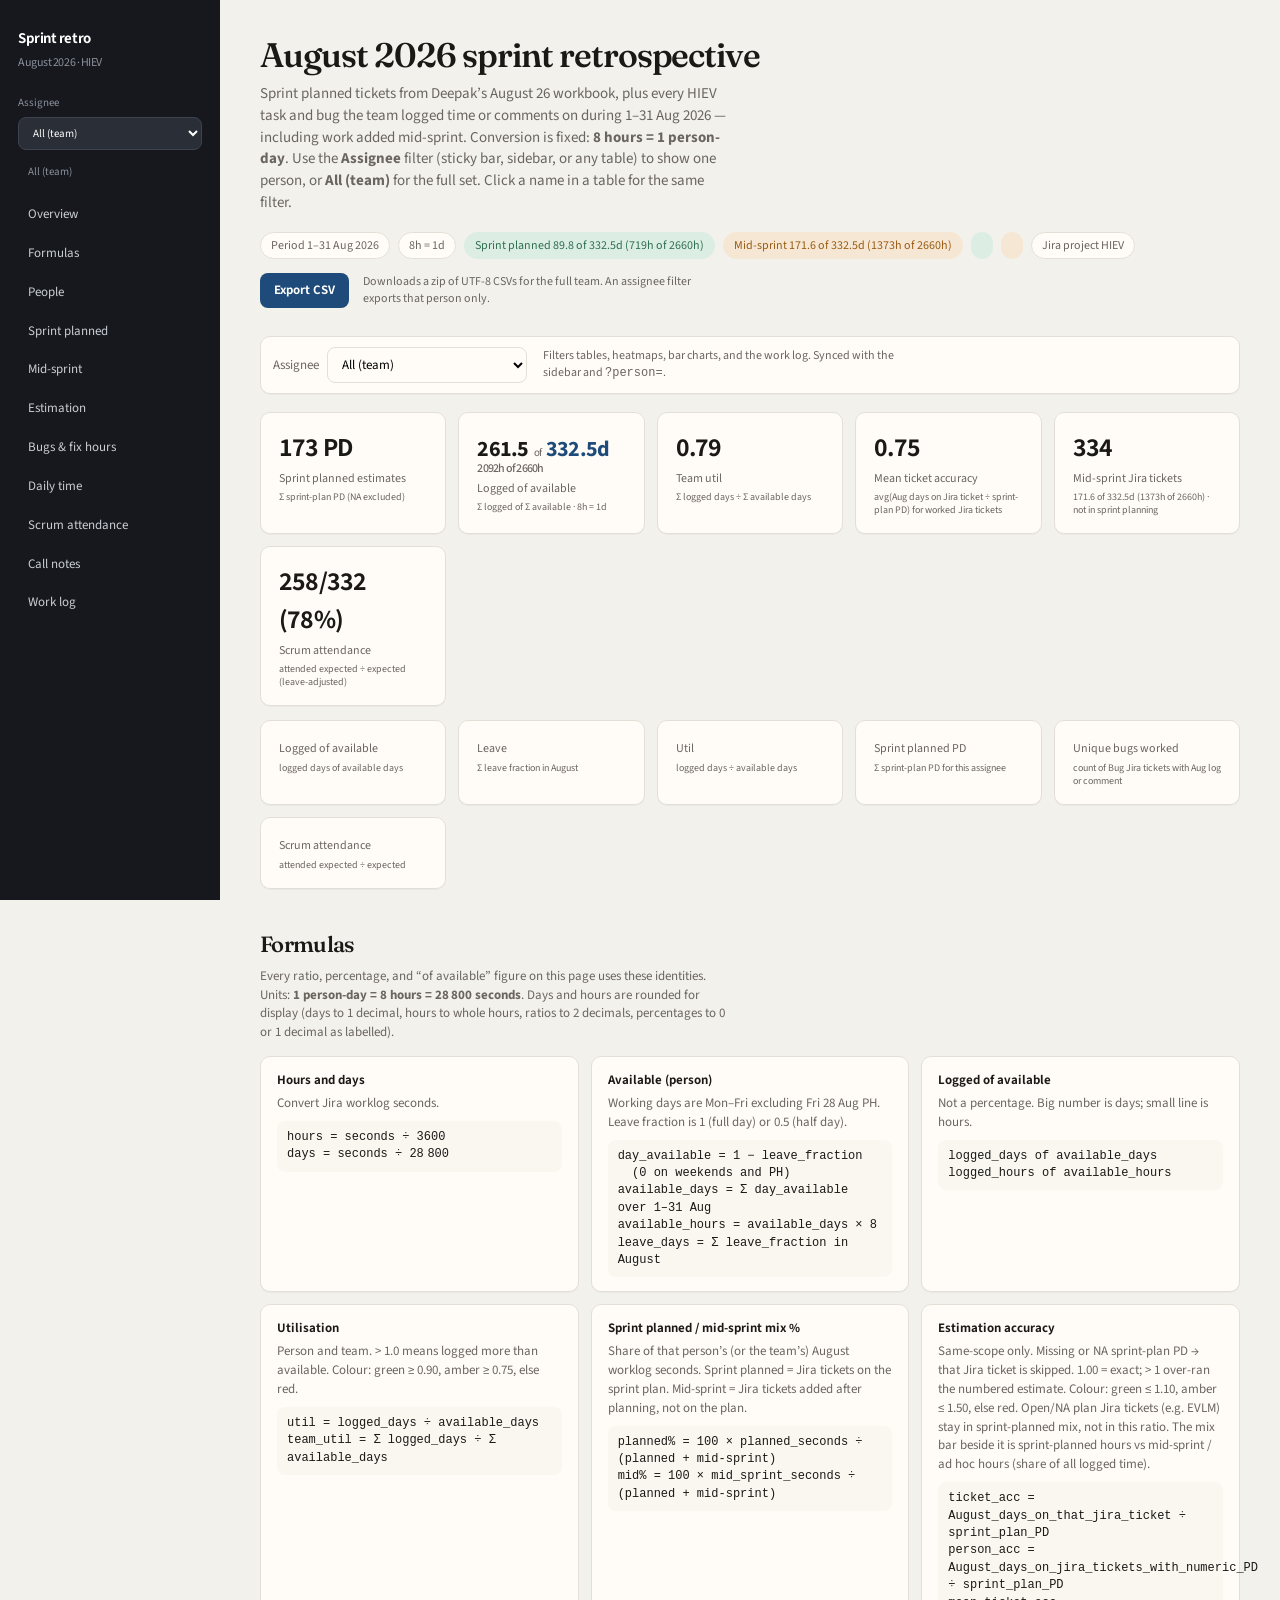
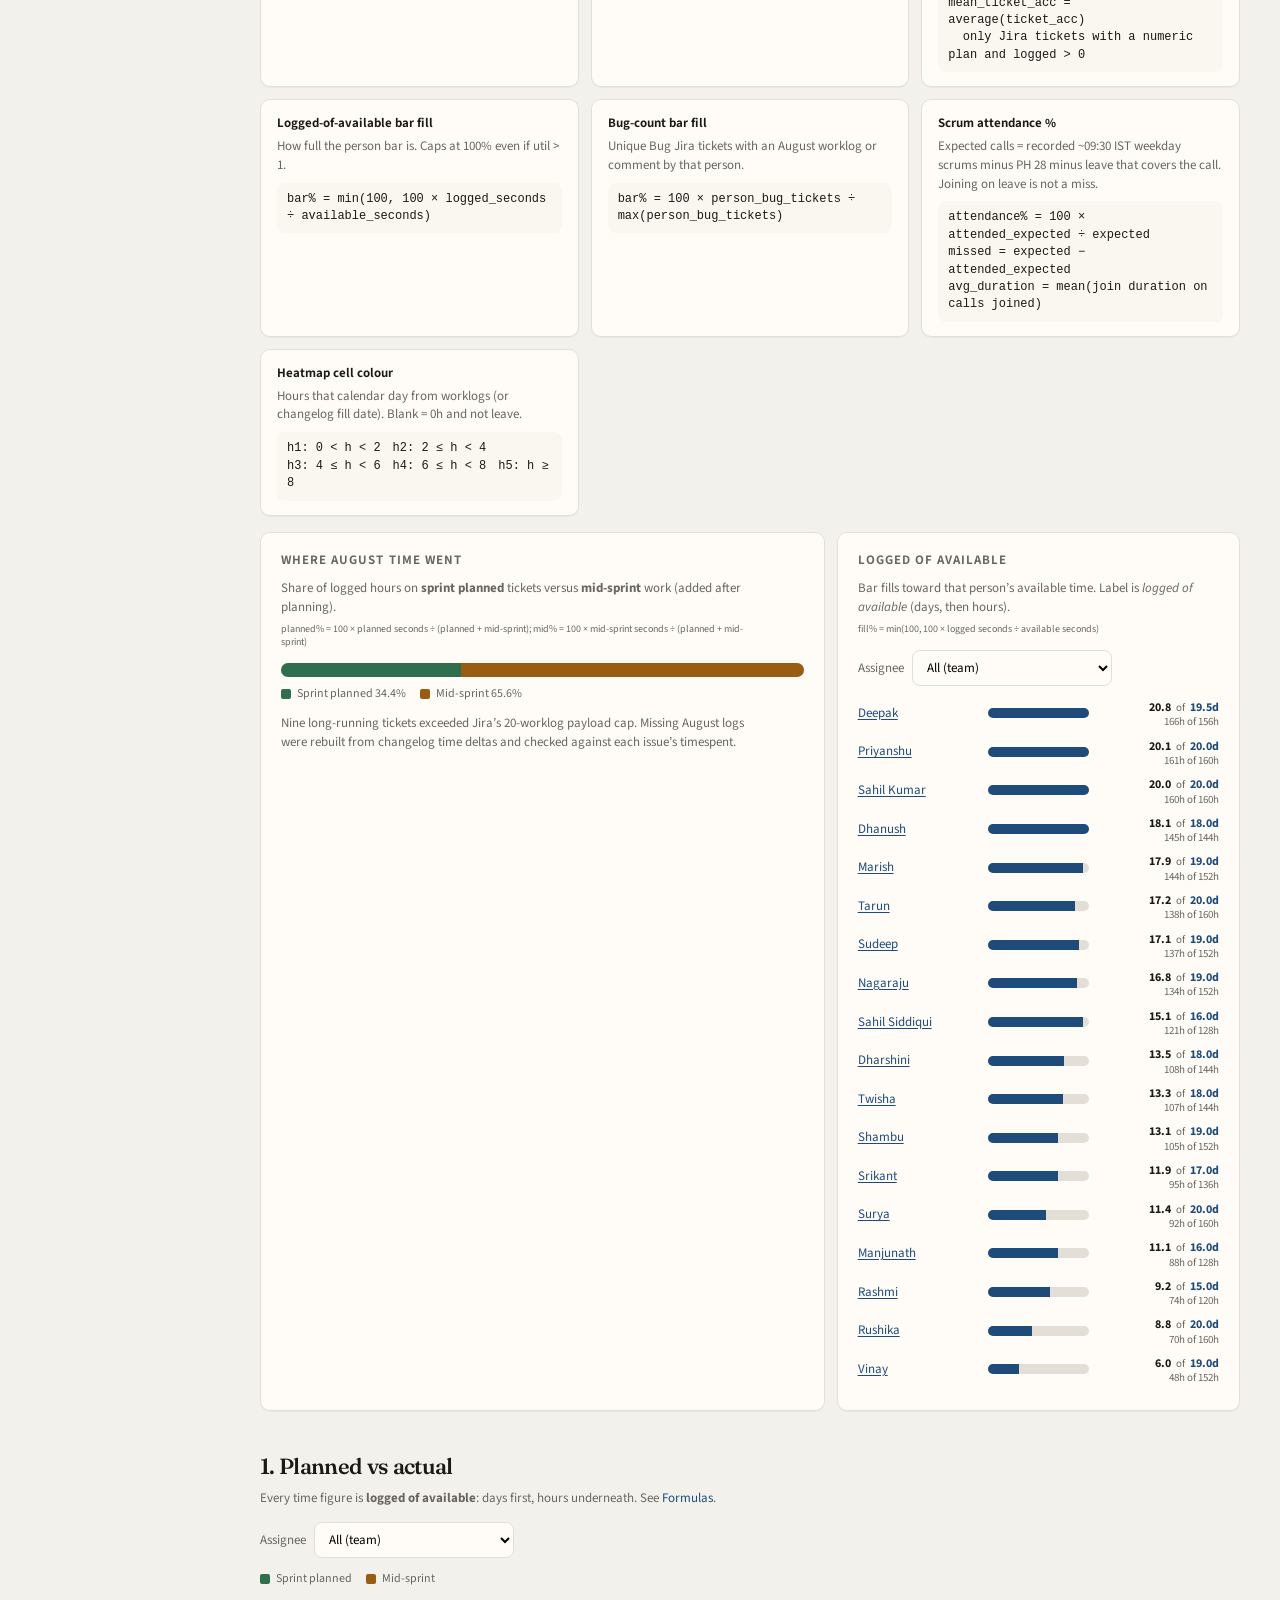
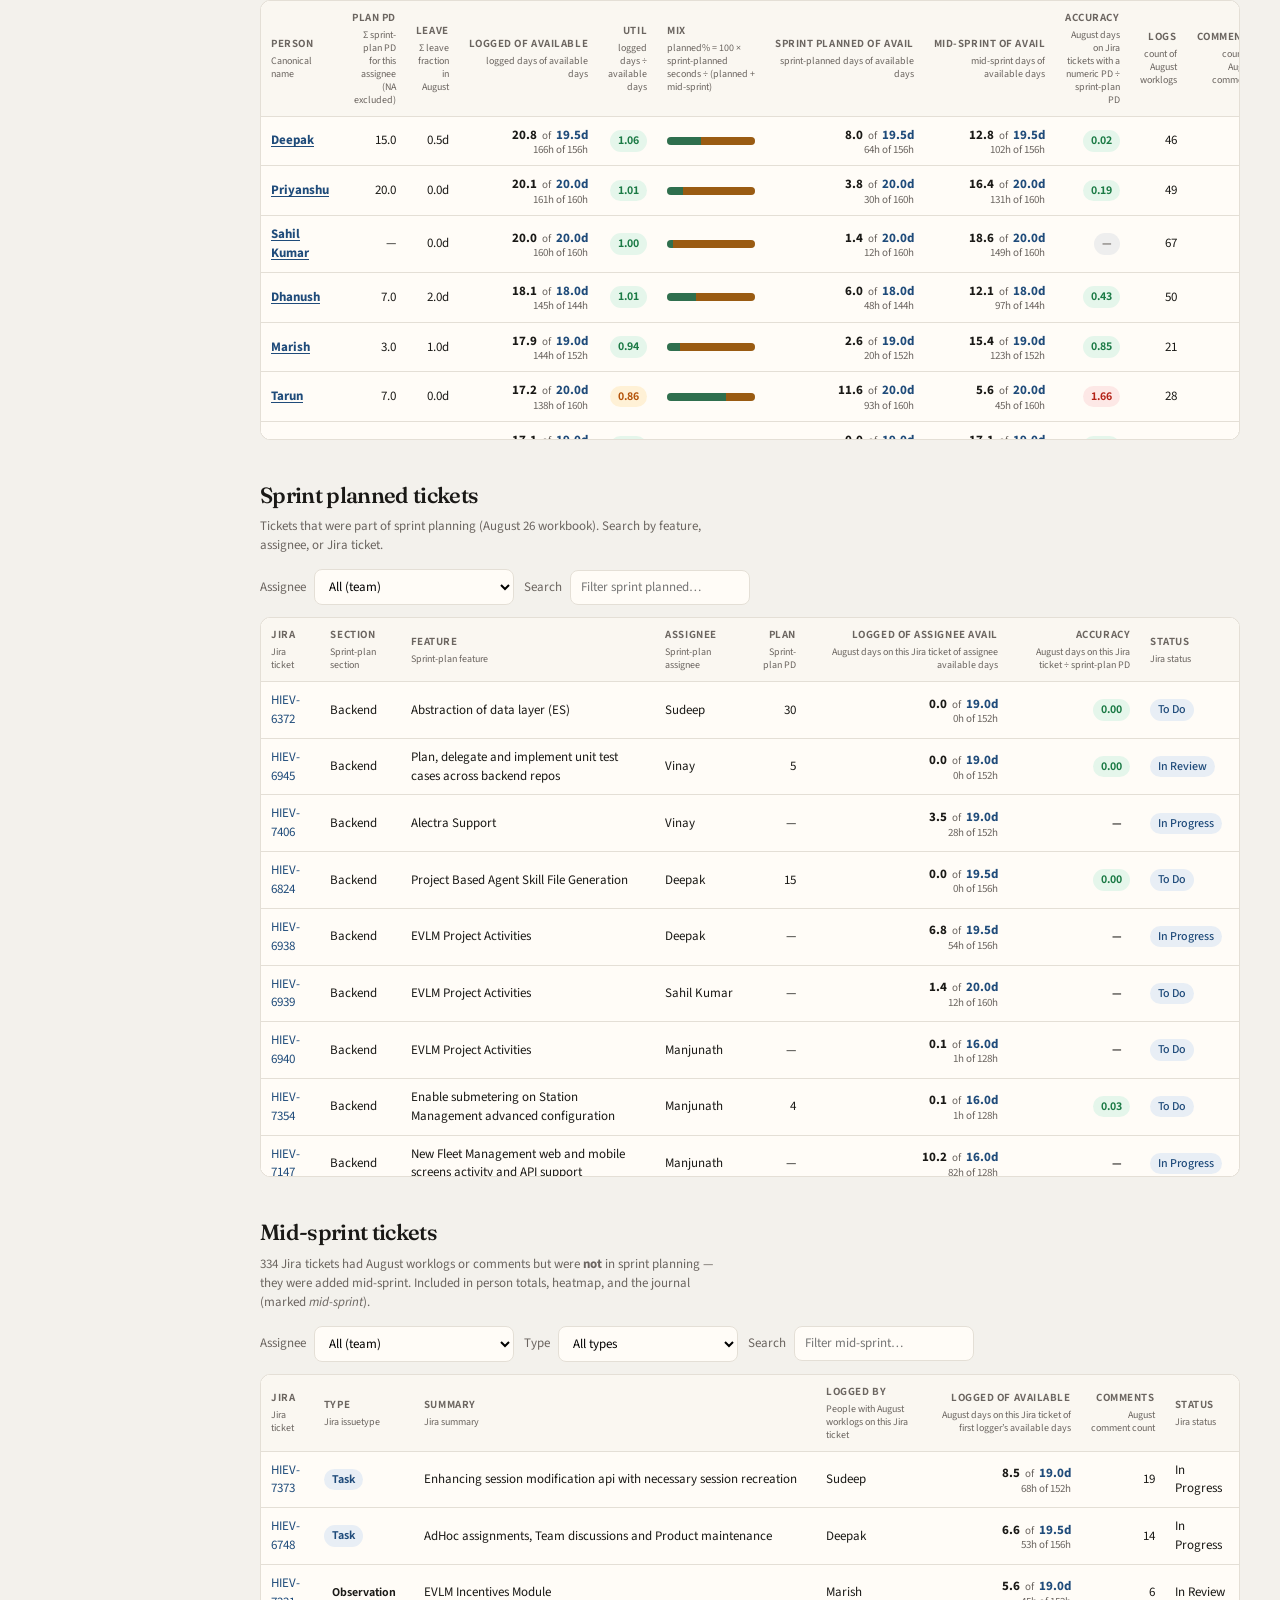
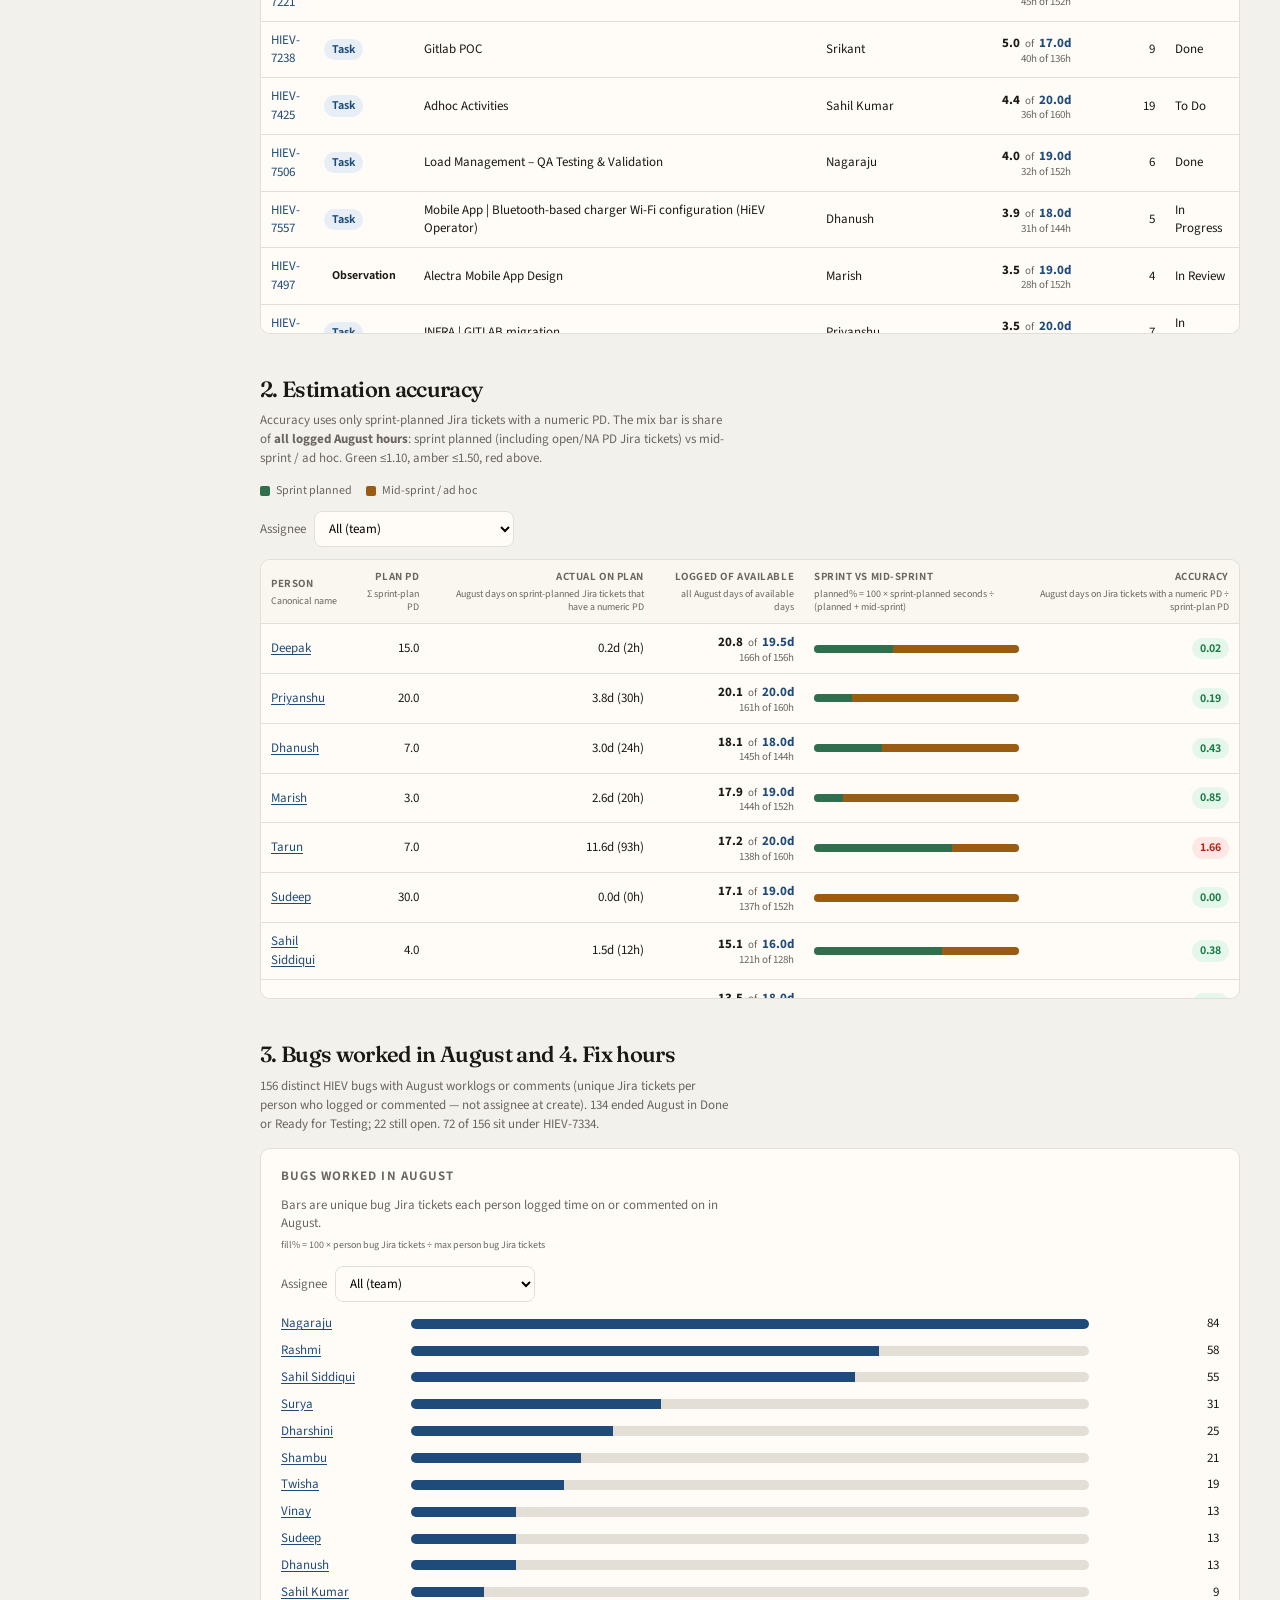
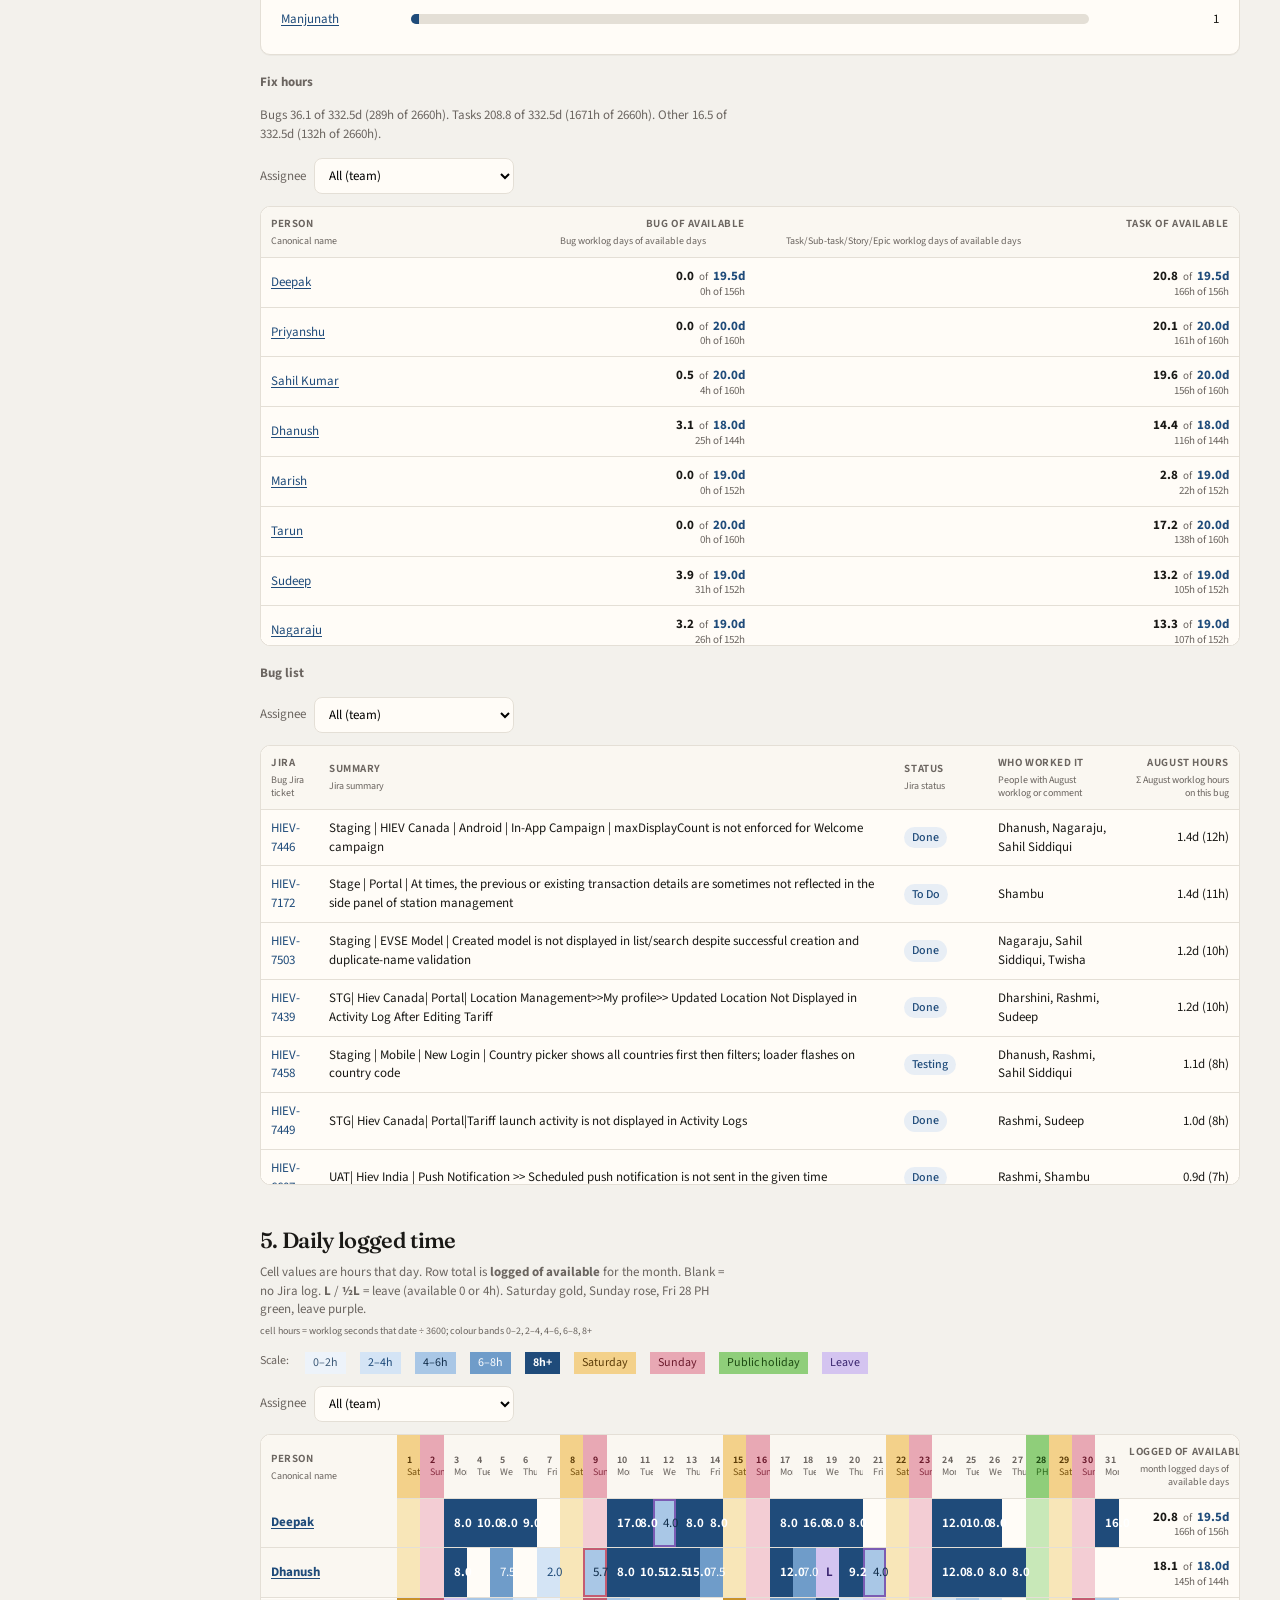
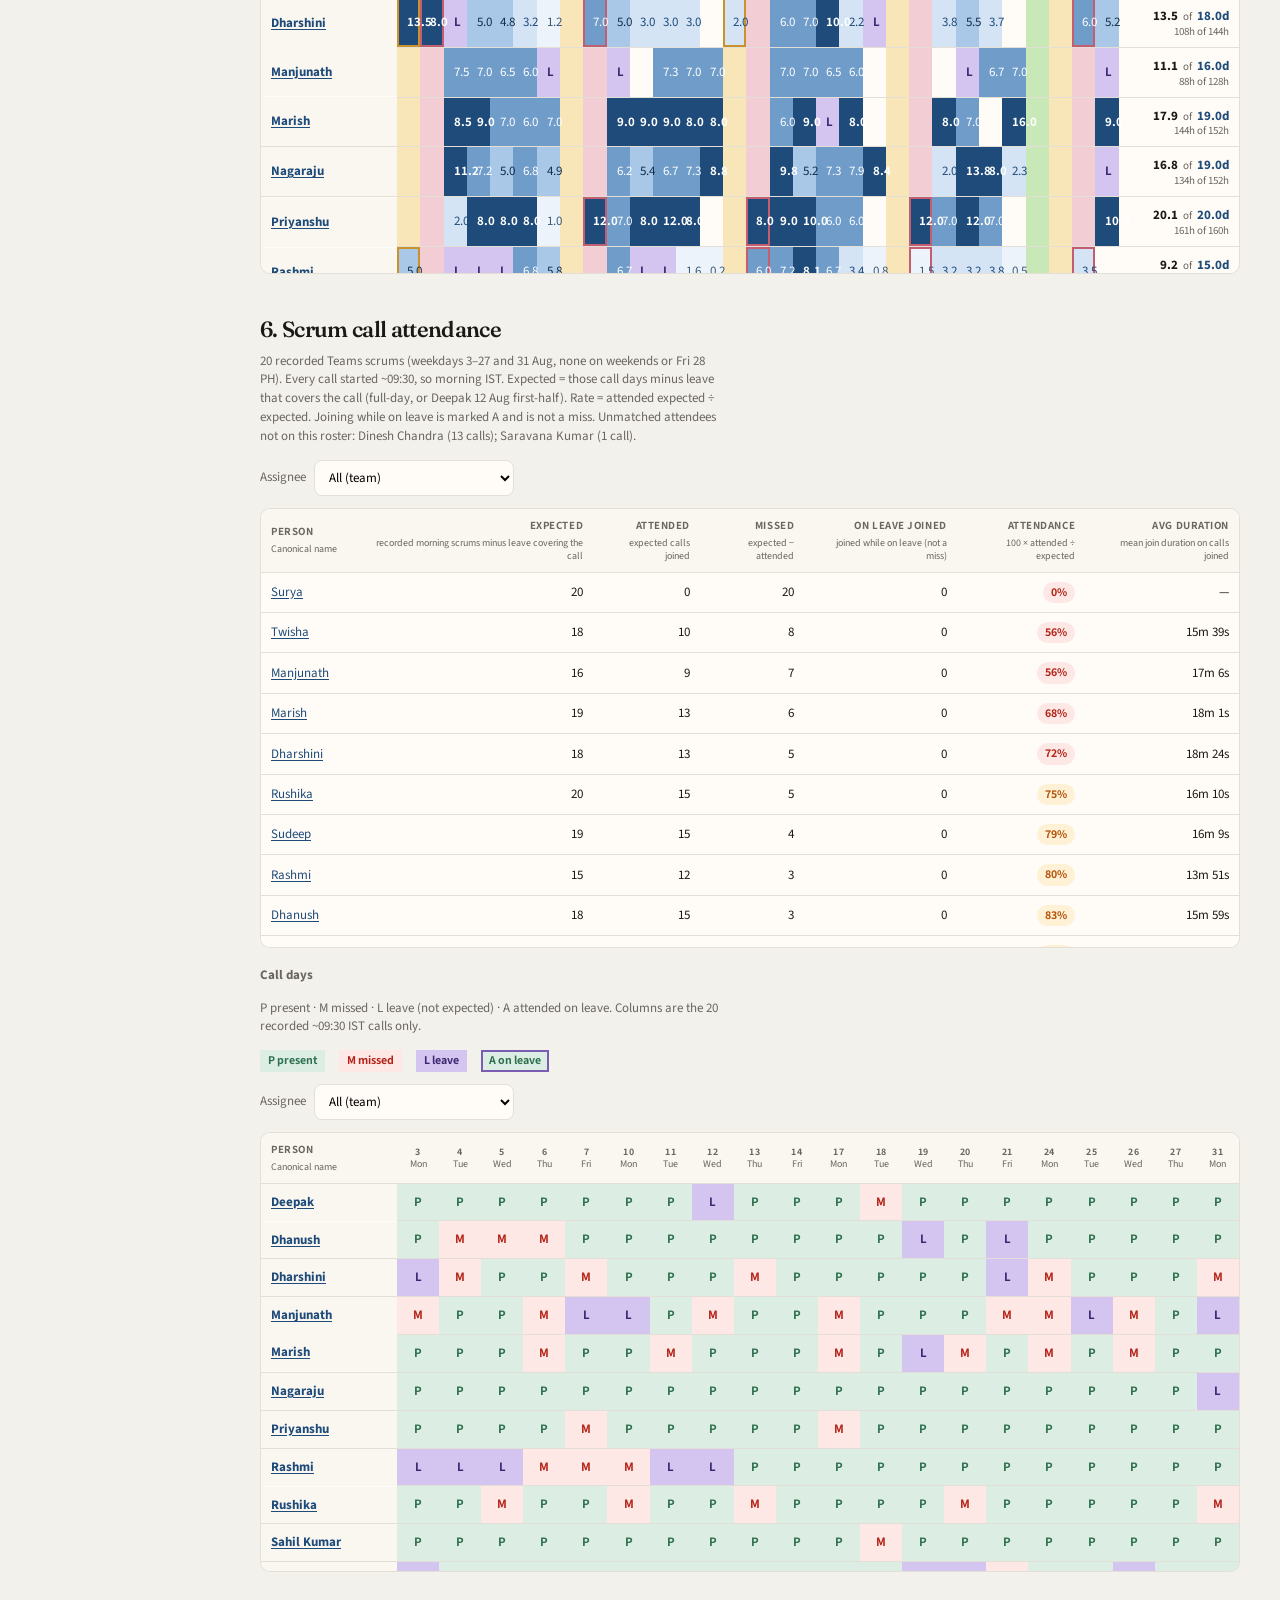
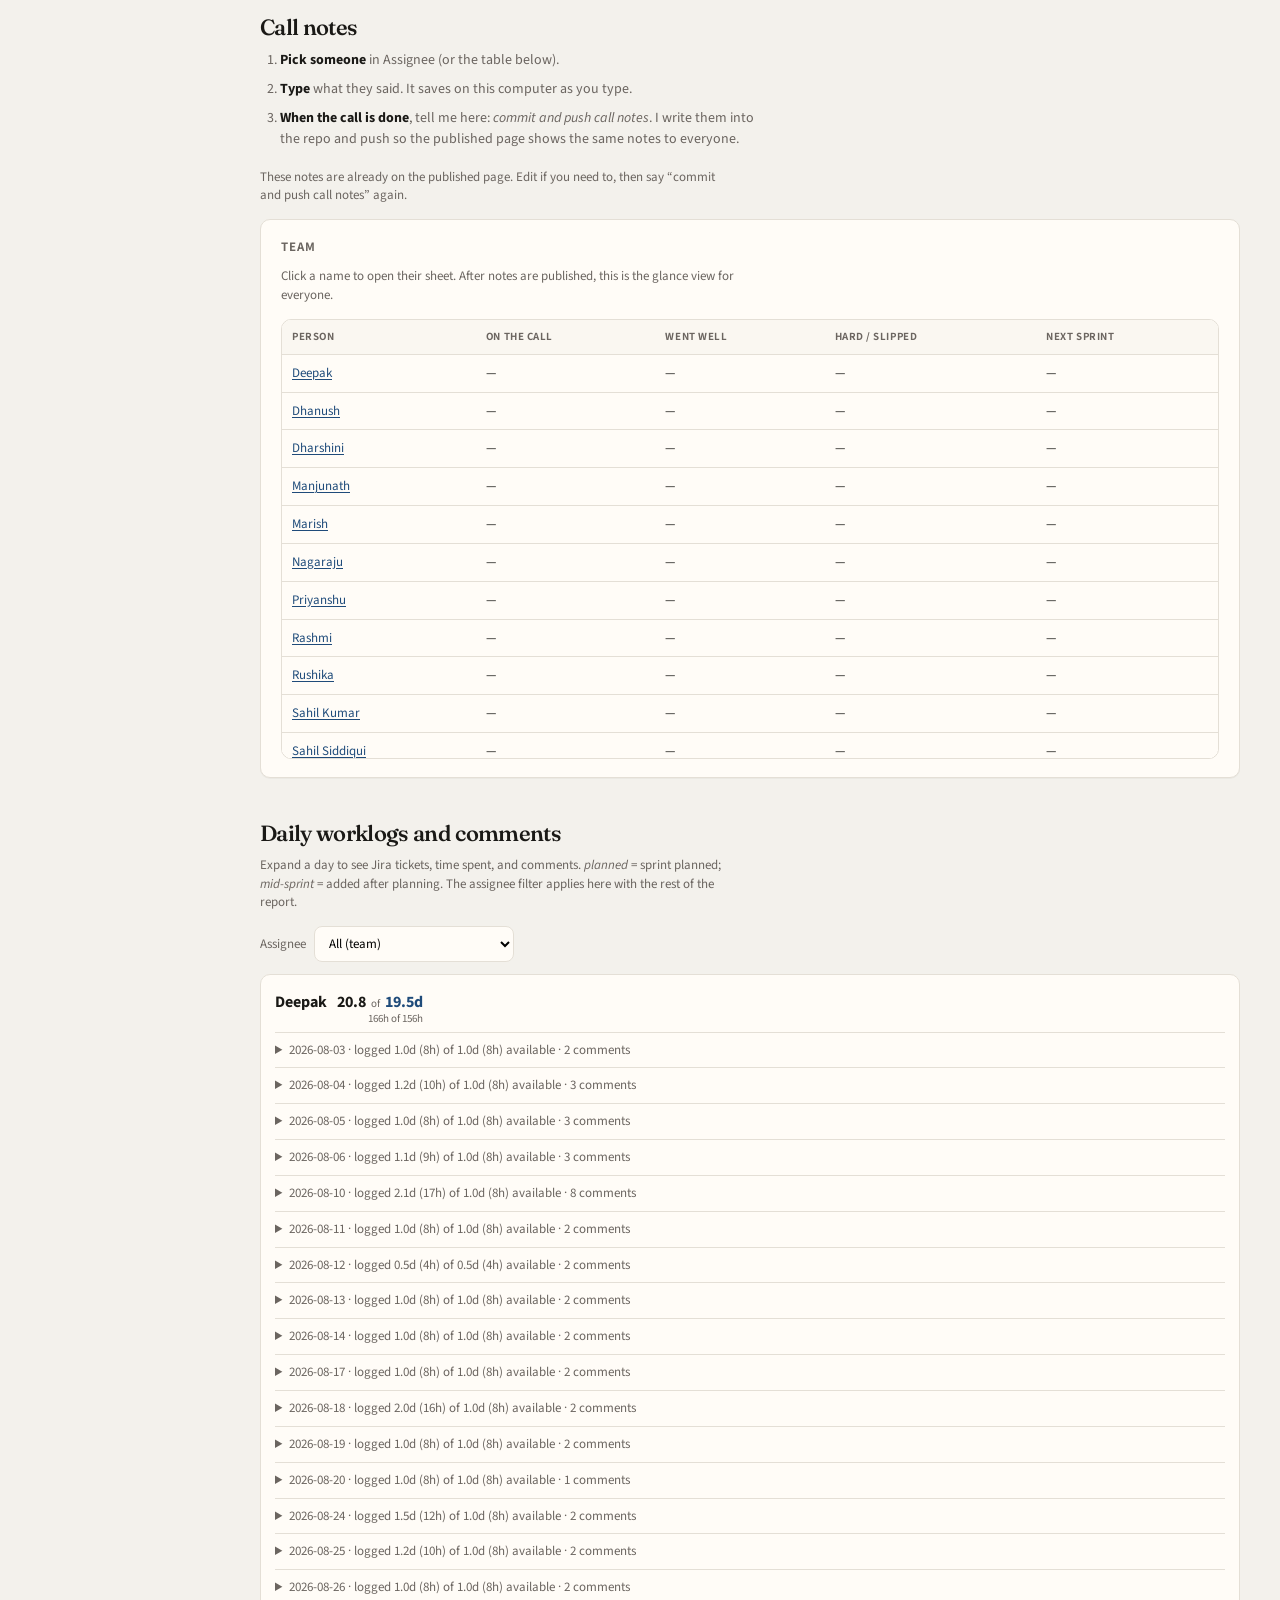
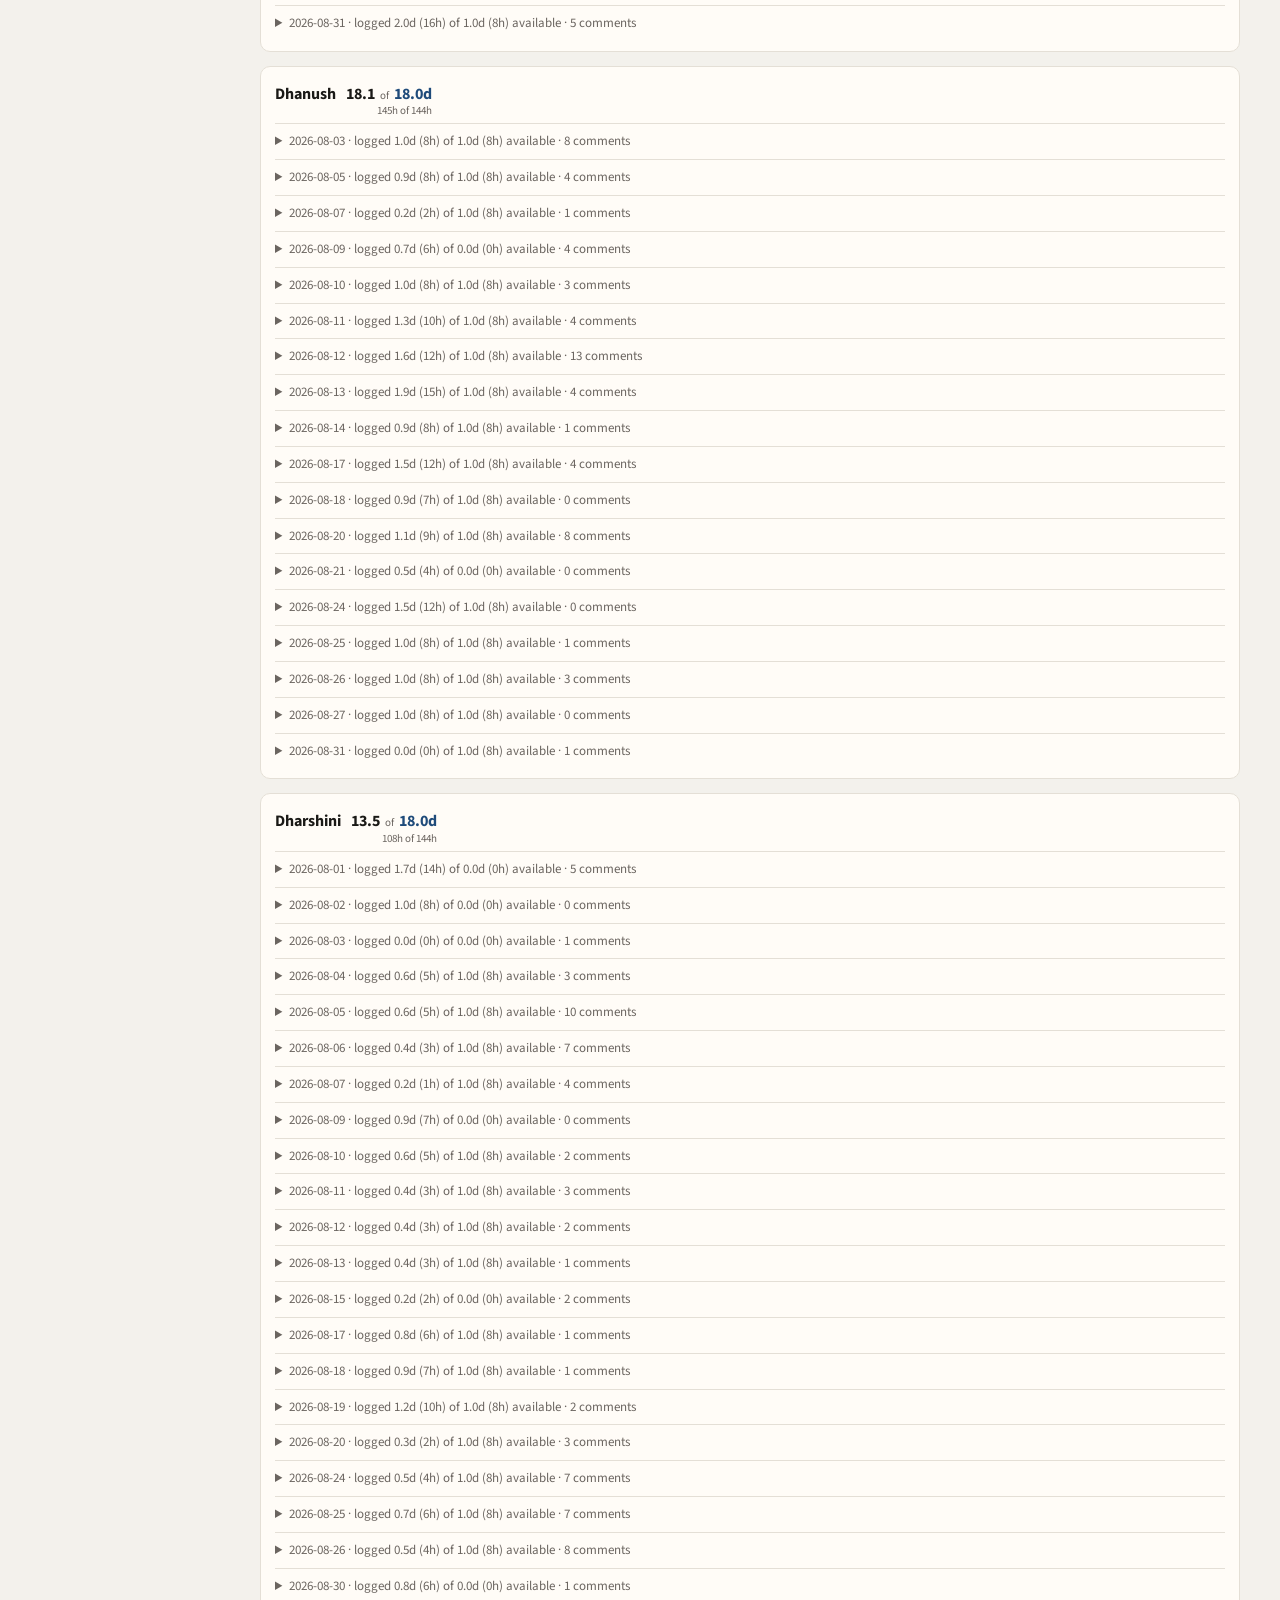
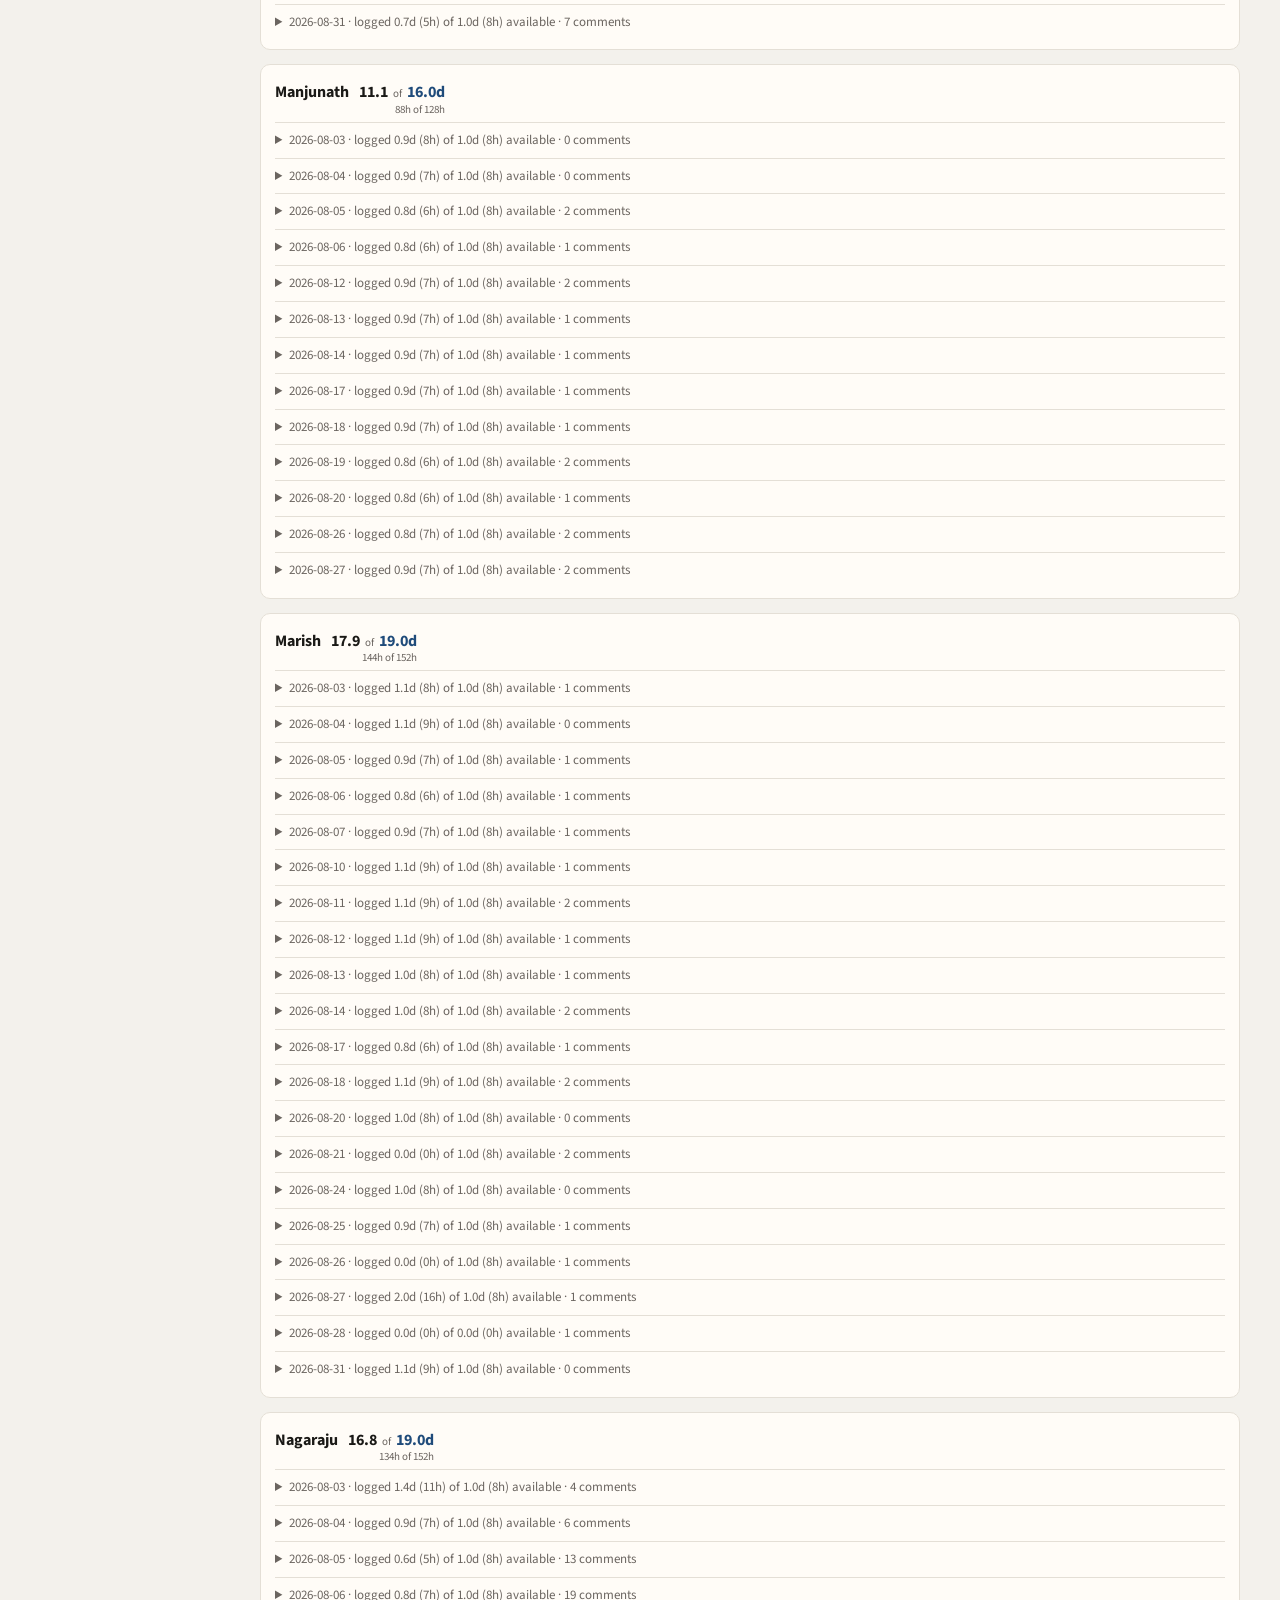
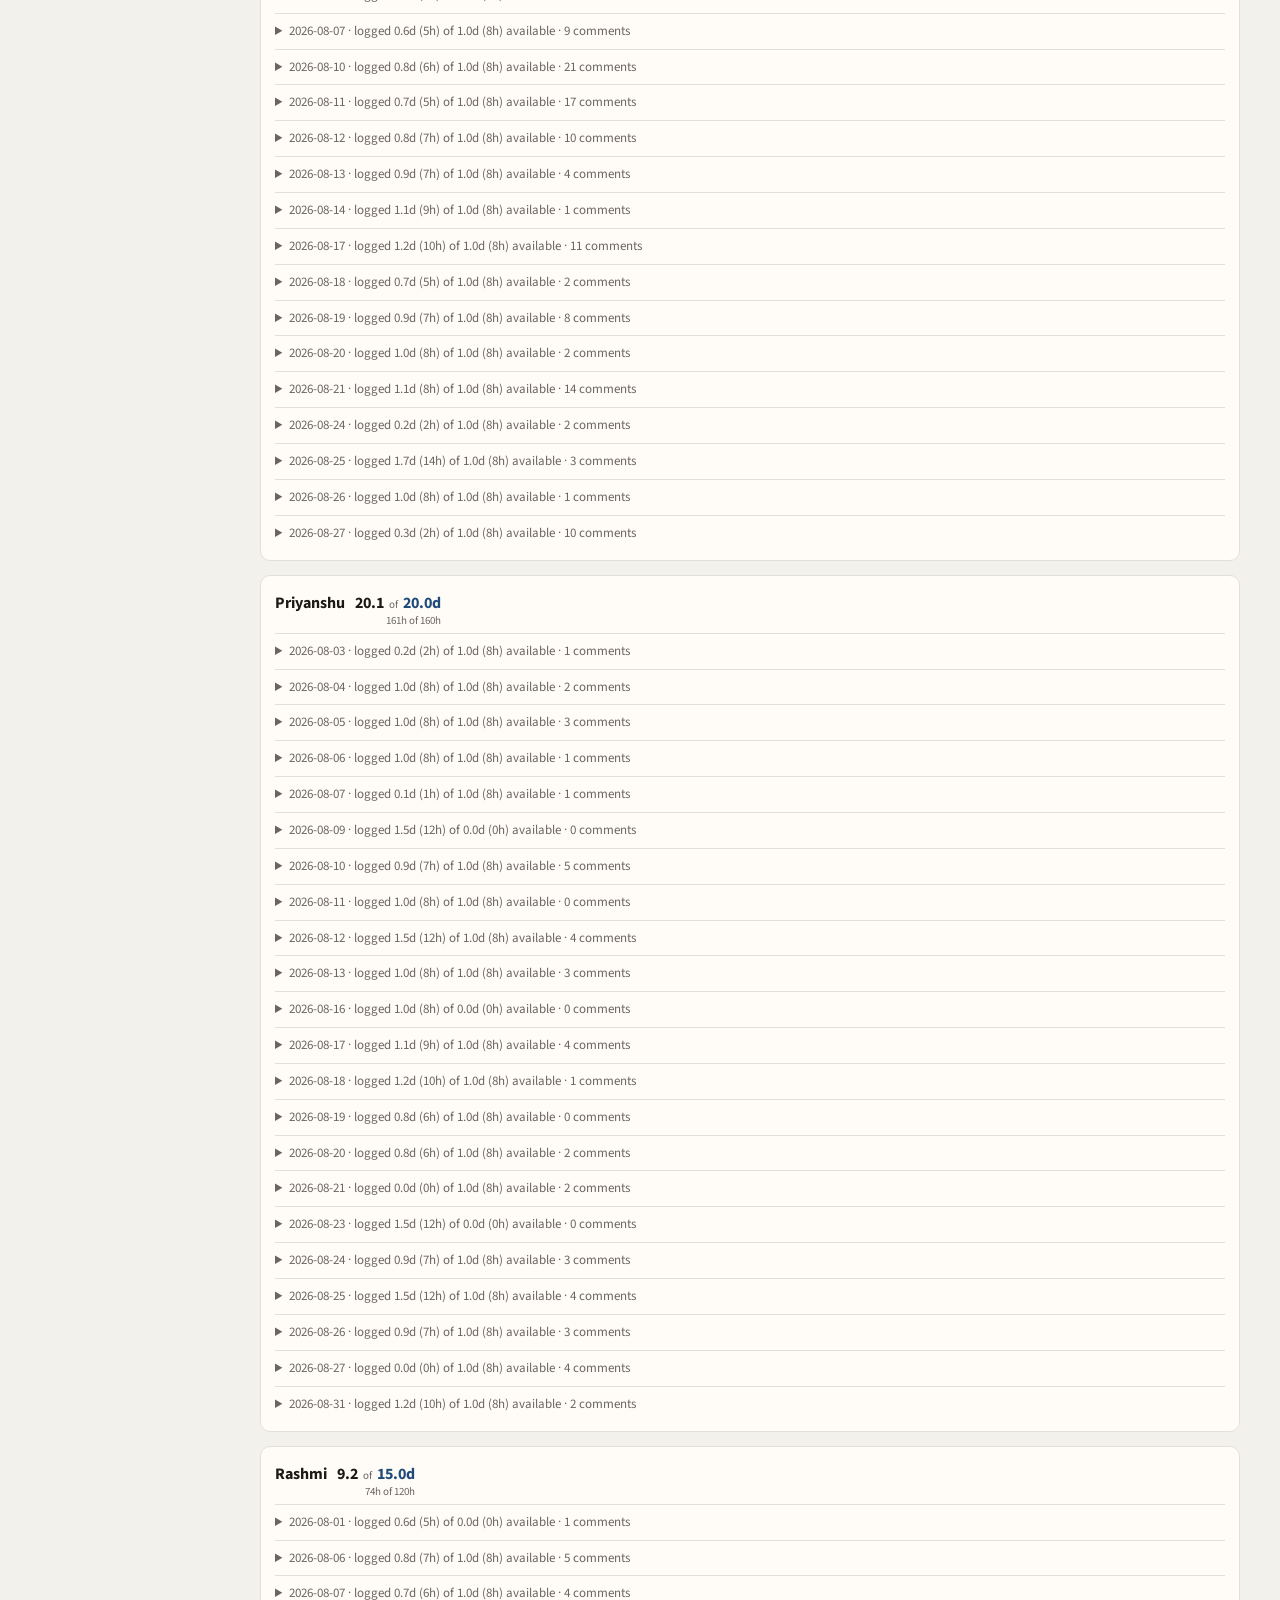
==== commit b1d3ab47: "docs: say Jira tickets instead of Keys in the August retro Align UI, formulas, and exports with that" ====
--- a/report/index.html
+++ b/report/index.html
@@ -59,8 +59,8 @@
         <div class="kpi"><strong>173 PD</strong><span>Sprint planned estimates<small class="formula">Σ sprint-plan PD (NA excluded)</small></span></div>
         <div class="kpi"><strong><span class='timepair'><span class='line'><b>261.5</b><span class='of'>of</span><b class='avail'>332.5d</b></span><small>2092h of 2660h</small></span></strong><span>Logged of available<small class="formula">Σ logged of Σ available · 8h = 1d</small></span></div>
         <div class="kpi"><strong>0.79</strong><span>Team util<small class="formula">Σ logged days ÷ Σ available days</small></span></div>
-        <div class="kpi"><strong>0.75</strong><span>Mean ticket accuracy<small class="formula">avg(Aug days on key ÷ sprint-plan PD) for worked keys</small></span></div>
-        <div class="kpi"><strong>334</strong><span>Mid-sprint keys<small class="formula">171.6 of 332.5d (1373h of 2660h) · not in sprint planning</small></span></div>
+        <div class="kpi"><strong>0.75</strong><span>Mean ticket accuracy<small class="formula">avg(Aug days on Jira ticket ÷ sprint-plan PD) for worked Jira tickets</small></span></div>
+        <div class="kpi"><strong>334</strong><span>Mid-sprint Jira tickets<small class="formula">171.6 of 332.5d (1373h of 2660h) · not in sprint planning</small></span></div>
         <div class="kpi"><strong>258/332 (78%)</strong><span>Scrum attendance<small class="formula">attended expected ÷ expected (leave-adjusted)</small></span></div>
       </div>
       <div class="kpis person-only" id="personKpis" hidden>
@@ -68,7 +68,7 @@
         <div class="kpi"><strong id="pkLeave"></strong><span>Leave<small class="formula">Σ leave fraction in August</small></span></div>
         <div class="kpi"><strong id="pkUtil"></strong><span>Util<small class="formula">logged days ÷ available days</small></span></div>
         <div class="kpi"><strong id="pkPlan"></strong><span>Sprint planned PD<small class="formula">Σ sprint-plan PD for this assignee</small></span></div>
-        <div class="kpi"><strong id="pkBugs"></strong><span>Unique bugs worked<small class="formula">count of Bug keys with Aug log or comment</small></span></div>
+        <div class="kpi"><strong id="pkBugs"></strong><span>Unique bugs worked<small class="formula">count of Bug Jira tickets with Aug log or comment</small></span></div>
         <div class="kpi"><strong id="pkScrum"></strong><span>Scrum attendance<small class="formula">attended expected ÷ expected</small></span></div>
       </div>
       
@@ -105,17 +105,17 @@
           </div>
           <div class="formula-card">
             <dt>Sprint planned / mid-sprint mix %</dt>
-            <dd>Share of that person’s (or the team’s) August worklog seconds. Sprint planned = keys on the sprint plan. Mid-sprint = keys added after planning, not on the plan.</dd>
+            <dd>Share of that person’s (or the team’s) August worklog seconds. Sprint planned = Jira tickets on the sprint plan. Mid-sprint = Jira tickets added after planning, not on the plan.</dd>
             <code>planned% = 100 × planned_seconds ÷ (planned + mid-sprint)
 mid% = 100 × mid_sprint_seconds ÷ (planned + mid-sprint)</code>
           </div>
           <div class="formula-card">
             <dt>Estimation accuracy</dt>
-            <dd>Same-scope only. Missing or NA sprint-plan PD → that key is skipped. 1.00 = exact; &gt; 1 over-ran the numbered estimate. Colour: green ≤ 1.10, amber ≤ 1.50, else red. Open/NA plan keys (e.g. EVLM) stay in sprint-planned mix, not in this ratio. The mix bar beside it is sprint-planned hours vs mid-sprint / ad hoc hours (share of all logged time).</dd>
-            <code>ticket_acc = August_days_on_that_key ÷ sprint_plan_PD
-person_acc = August_days_on_keys_with_numeric_PD ÷ sprint_plan_PD
+            <dd>Same-scope only. Missing or NA sprint-plan PD → that Jira ticket is skipped. 1.00 = exact; &gt; 1 over-ran the numbered estimate. Colour: green ≤ 1.10, amber ≤ 1.50, else red. Open/NA plan Jira tickets (e.g. EVLM) stay in sprint-planned mix, not in this ratio. The mix bar beside it is sprint-planned hours vs mid-sprint / ad hoc hours (share of all logged time).</dd>
+            <code>ticket_acc = August_days_on_that_jira_ticket ÷ sprint_plan_PD
+person_acc = August_days_on_jira_tickets_with_numeric_PD ÷ sprint_plan_PD
 mean_ticket_acc = average(ticket_acc)
-  only keys with a numeric plan and logged &gt; 0</code>
+  only Jira tickets with a numeric plan and logged &gt; 0</code>
           </div>
           <div class="formula-card">
             <dt>Logged-of-available bar fill</dt>
@@ -124,8 +124,8 @@
           </div>
           <div class="formula-card">
             <dt>Bug-count bar fill</dt>
-            <dd>Unique Bug keys with an August worklog or comment by that person.</dd>
-            <code>bar% = 100 × person_bug_keys ÷ max(person_bug_keys)</code>
+            <dd>Unique Bug Jira tickets with an August worklog or comment by that person.</dd>
+            <code>bar% = 100 × person_bug_tickets ÷ max(person_bug_tickets)</code>
           </div>
           <div class="formula-card">
             <dt>Scrum attendance %</dt>
@@ -184,7 +184,7 @@
                 <th title='planned% = 100 × sprint-planned seconds ÷ (planned + mid-sprint)'>Mix<small class='formula'>planned% = 100 × sprint-planned seconds ÷ (planned + mid-sprint)</small></th>
                 <th class='num' title='sprint-planned days of available days'>Sprint planned of avail<small class='formula'>sprint-planned days of available days</small></th>
                 <th class='num' title='mid-sprint days of available days'>Mid-sprint of avail<small class='formula'>mid-sprint days of available days</small></th>
-                <th class='num' title='August days on keys with a numeric PD ÷ sprint-plan PD'>Accuracy<small class='formula'>August days on keys with a numeric PD ÷ sprint-plan PD</small></th>
+                <th class='num' title='August days on Jira tickets with a numeric PD ÷ sprint-plan PD'>Accuracy<small class='formula'>August days on Jira tickets with a numeric PD ÷ sprint-plan PD</small></th>
                 <th class='num' title='count of August worklogs'>Logs<small class='formula'>count of August worklogs</small></th>
                 <th class='num' title='count of August comments'>Comments<small class='formula'>count of August comments</small></th>
               </tr>
@@ -196,7 +196,7 @@
 
       <section class="block" id="sheet">
         <h2>Sprint planned tickets</h2>
-        <p class="note team-only">Tickets that were part of sprint planning (August 26 workbook). Search by feature, assignee, or key.</p>
+        <p class="note team-only">Tickets that were part of sprint planning (August 26 workbook). Search by feature, assignee, or Jira ticket.</p>
         <p class="note person-only" id="sheetPersonNote" hidden></p>
         <div class="controls">
           <label class="field assignee-field">Assignee <select class="js-assignee-filter" aria-label="Filter by assignee"><option value="">All (team)</option><option value="Deepak">Deepak</option><option value="Dhanush">Dhanush</option><option value="Dharshini">Dharshini</option><option value="Manjunath">Manjunath</option><option value="Marish">Marish</option><option value="Nagaraju">Nagaraju</option><option value="Priyanshu">Priyanshu</option><option value="Rashmi">Rashmi</option><option value="Rushika">Rushika</option><option value="Sahil Kumar">Sahil Kumar</option><option value="Sahil Siddiqui">Sahil Siddiqui</option><option value="Shambu">Shambu</option><option value="Srikant">Srikant</option><option value="Sudeep">Sudeep</option><option value="Surya">Surya</option><option value="Tarun">Tarun</option><option value="Twisha">Twisha</option><option value="Vinay">Vinay</option></select></label>
@@ -206,13 +206,13 @@
           <table>
             <thead>
               <tr>
-                <th title='Issue key'>Jira<small class='formula'>Issue key</small></th>
+                <th title='Jira ticket'>Jira<small class='formula'>Jira ticket</small></th>
                 <th title='Sprint-plan section'>Section<small class='formula'>Sprint-plan section</small></th>
                 <th title='Sprint-plan feature'>Feature<small class='formula'>Sprint-plan feature</small></th>
                 <th title='Sprint-plan assignee'>Assignee<small class='formula'>Sprint-plan assignee</small></th>
                 <th class='num' title='Sprint-plan PD'>Plan<small class='formula'>Sprint-plan PD</small></th>
-                <th class='num' title='August days on this key of assignee available days'>Logged of assignee avail<small class='formula'>August days on this key of assignee available days</small></th>
-                <th class='num' title='August days on this key ÷ sprint-plan PD'>Accuracy<small class='formula'>August days on this key ÷ sprint-plan PD</small></th>
+                <th class='num' title='August days on this Jira ticket of assignee available days'>Logged of assignee avail<small class='formula'>August days on this Jira ticket of assignee available days</small></th>
+                <th class='num' title='August days on this Jira ticket ÷ sprint-plan PD'>Accuracy<small class='formula'>August days on this Jira ticket ÷ sprint-plan PD</small></th>
                 <th title='Jira status'>Status<small class='formula'>Jira status</small></th>
               </tr>
             </thead>
@@ -224,7 +224,7 @@
 
       <section class="block" id="offsheet">
         <h2>Mid-sprint tickets</h2>
-        <p class="note team-only">334 keys had August worklogs or comments but were <strong>not</strong> in sprint planning — they were added mid-sprint. Included in person totals, heatmap, and the journal (marked <em>mid-sprint</em>).</p>
+        <p class="note team-only">334 Jira tickets had August worklogs or comments but were <strong>not</strong> in sprint planning — they were added mid-sprint. Included in person totals, heatmap, and the journal (marked <em>mid-sprint</em>).</p>
         <p class="note person-only" id="offsheetPersonNote" hidden></p>
         <div class="controls">
           <label class="field assignee-field">Assignee <select class="js-assignee-filter" aria-label="Filter by assignee"><option value="">All (team)</option><option value="Deepak">Deepak</option><option value="Dhanush">Dhanush</option><option value="Dharshini">Dharshini</option><option value="Manjunath">Manjunath</option><option value="Marish">Marish</option><option value="Nagaraju">Nagaraju</option><option value="Priyanshu">Priyanshu</option><option value="Rashmi">Rashmi</option><option value="Rushika">Rushika</option><option value="Sahil Kumar">Sahil Kumar</option><option value="Sahil Siddiqui">Sahil Siddiqui</option><option value="Shambu">Shambu</option><option value="Srikant">Srikant</option><option value="Sudeep">Sudeep</option><option value="Surya">Surya</option><option value="Tarun">Tarun</option><option value="Twisha">Twisha</option><option value="Vinay">Vinay</option></select></label>
@@ -240,11 +240,11 @@
           <table>
             <thead>
               <tr>
-                <th title='Issue key'>Jira<small class='formula'>Issue key</small></th>
+                <th title='Jira ticket'>Jira<small class='formula'>Jira ticket</small></th>
                 <th title='Jira issuetype'>Type<small class='formula'>Jira issuetype</small></th>
                 <th title='Jira summary'>Summary<small class='formula'>Jira summary</small></th>
-                <th title='People with August worklogs on this key'>Logged by<small class='formula'>People with August worklogs on this key</small></th>
-                <th class='num' title='August days on this key of first logger’s available days'>Logged of available<small class='formula'>August days on this key of first logger’s available days</small></th>
+                <th title='People with August worklogs on this Jira ticket'>Logged by<small class='formula'>People with August worklogs on this Jira ticket</small></th>
+                <th class='num' title='August days on this Jira ticket of first logger’s available days'>Logged of available<small class='formula'>August days on this Jira ticket of first logger’s available days</small></th>
                 <th class='num' title='August comment count'>Comments<small class='formula'>August comment count</small></th>
                 <th title='Jira status'>Status<small class='formula'>Jira status</small></th>
               </tr>
@@ -252,12 +252,12 @@
             <tbody id="offsheetBody"><tr data-type='Task' data-people='Sudeep'><td><a href='https://elocity.atlassian.net/browse/HIEV-7373'>HIEV-7373</a></td><td><span class='pill type-Task'>Task</span></td><td>Enhancing session modification api with necessary session recreation</td><td>Sudeep</td><td class='num'><span class='timepair'><span class='line'><b>8.5</b><span class='of'>of</span><b class='avail'>19.0d</b></span><small>68h of 152h</small></span></td><td class='num'>19</td><td>In Progress</td></tr><tr data-type='Task' data-people='Deepak'><td><a href='https://elocity.atlassian.net/browse/HIEV-6748'>HIEV-6748</a></td><td><span class='pill type-Task'>Task</span></td><td>AdHoc assignments, Team discussions and Product maintenance </td><td>Deepak</td><td class='num'><span class='timepair'><span class='line'><b>6.6</b><span class='of'>of</span><b class='avail'>19.5d</b></span><small>53h of 156h</small></span></td><td class='num'>14</td><td>In Progress</td></tr><tr data-type='Observation' data-people='Marish'><td><a href='https://elocity.atlassian.net/browse/HIEV-7221'>HIEV-7221</a></td><td><span class='pill type-Observation'>Observation</span></td><td>EVLM Incentives Module</td><td>Marish</td><td class='num'><span class='timepair'><span class='line'><b>5.6</b><span class='of'>of</span><b class='avail'>19.0d</b></span><small>45h of 152h</small></span></td><td class='num'>6</td><td>In Review</td></tr><tr data-type='Task' data-people='Srikant'><td><a href='https://elocity.atlassian.net/browse/HIEV-7238'>HIEV-7238</a></td><td><span class='pill type-Task'>Task</span></td><td>Gitlab POC</td><td>Srikant</td><td class='num'><span class='timepair'><span class='line'><b>5.0</b><span class='of'>of</span><b class='avail'>17.0d</b></span><small>40h of 136h</small></span></td><td class='num'>9</td><td>Done</td></tr><tr data-type='Task' data-people='Sahil Kumar'><td><a href='https://elocity.atlassian.net/browse/HIEV-7425'>HIEV-7425</a></td><td><span class='pill type-Task'>Task</span></td><td>Adhoc Activities</td><td>Sahil Kumar</td><td class='num'><span class='timepair'><span class='line'><b>4.4</b><span class='of'>of</span><b class='avail'>20.0d</b></span><small>36h of 160h</small></span></td><td class='num'>19</td><td>To Do</td></tr><tr data-type='Task' data-people='Nagaraju'><td><a href='https://elocity.atlassian.net/browse/HIEV-7506'>HIEV-7506</a></td><td><span class='pill type-Task'>Task</span></td><td>Load Management – QA Testing &amp; Validation</td><td>Nagaraju</td><td class='num'><span class='timepair'><span class='line'><b>4.0</b><span class='of'>of</span><b class='avail'>19.0d</b></span><small>32h of 152h</small></span></td><td class='num'>6</td><td>Done</td></tr><tr data-type='Task' data-people='Dhanush'><td><a href='https://elocity.atlassian.net/browse/HIEV-7557'>HIEV-7557</a></td><td><span class='pill type-Task'>Task</span></td><td>Mobile App | Bluetooth-based charger Wi-Fi configuration (HiEV Operator)</td><td>Dhanush</td><td class='num'><span class='timepair'><span class='line'><b>3.9</b><span class='of'>of</span><b class='avail'>18.0d</b></span><small>31h of 144h</small></span></td><td class='num'>5</td><td>In Progress</td></tr><tr data-type='Observation' data-people='Marish'><td><a href='https://elocity.atlassian.net/browse/HIEV-7497'>HIEV-7497</a></td><td><span class='pill type-Observation'>Observation</span></td><td>Alectra Mobile App Design</td><td>Marish</td><td class='num'><span class='timepair'><span class='line'><b>3.5</b><span class='of'>of</span><b class='avail'>19.0d</b></span><small>28h of 152h</small></span></td><td class='num'>4</td><td>In Review</td></tr><tr data-type='Task' data-people='Priyanshu'><td><a href='https://elocity.atlassian.net/browse/HIEV-7574'>HIEV-7574</a></td><td><span class='pill type-Task'>Task</span></td><td>INFRA | GITLAB migration</td><td>Priyanshu</td><td class='num'><span class='timepair'><span class='line'><b>3.5</b><span class='of'>of</span><b class='avail'>20.0d</b></span><small>28h of 160h</small></span></td><td class='num'>7</td><td>In Progress</td></tr><tr data-type='Epic' data-people='Nagaraju'><td><a href='https://elocity.atlassian.net/browse/HIEV-7193'>HIEV-7193</a></td><td><span class='pill type-Epic'>Epic</span></td><td>QA - Adhoc activities</td><td>Nagaraju</td><td class='num'><span class='timepair'><span class='line'><b>3.0</b><span class='of'>of</span><b class='avail'>19.0d</b></span><small>24h of 152h</small></span></td><td class='num'>0</td><td>In Progress</td></tr><tr data-type='Sub-task' data-people='Sahil Kumar'><td><a href='https://elocity.atlassian.net/browse/HIEV-7329'>HIEV-7329</a></td><td><span class='pill type-Sub-task'>Sub-task</span></td><td>Smartcar implementation in CPMS</td><td>Sahil Kumar</td><td class='num'><span class='timepair'><span class='line'><b>3.0</b><span class='of'>of</span><b class='avail'>20.0d</b></span><small>24h of 160h</small></span></td><td class='num'>5</td><td>Done</td></tr><tr data-type='Task' data-people='Tarun'><td><a href='https://elocity.atlassian.net/browse/HIEV-7445'>HIEV-7445</a></td><td><span class='pill type-Task'>Task</span></td><td>Enhance User Manual to latest version(Mobile)</td><td>Tarun</td><td class='num'><span class='timepair'><span class='line'><b>2.9</b><span class='of'>of</span><b class='avail'>20.0d</b></span><small>23h of 160h</small></span></td><td class='num'>7</td><td>In Review</td></tr><tr data-type='Task' data-people='Rushika'><td><a href='https://elocity.atlassian.net/browse/HIEV-7536'>HIEV-7536</a></td><td><span class='pill type-Task'>Task</span></td><td>idle  time report</td><td>Rushika</td><td class='num'><span class='timepair'><span class='line'><b>2.8</b><span class='of'>of</span><b class='avail'>20.0d</b></span><small>22h of 160h</small></span></td><td class='num'>5</td><td>In Progress</td></tr><tr data-type='Task' data-people='Tarun'><td><a href='https://elocity.atlassian.net/browse/HIEV-7591'>HIEV-7591</a></td><td><span class='pill type-Task'>Task</span></td><td>Operator-Issued e-Wallet Credits</td><td>Tarun</td><td class='num'><span class='timepair'><span class='line'><b>2.8</b><span class='of'>of</span><b class='avail'>20.0d</b></span><small>22h of 160h</small></span></td><td class='num'>2</td><td>In Progress</td></tr><tr data-type='Task' data-people='Srikant|Deepak'><td><a href='https://elocity.atlassian.net/browse/HIEV-6722'>HIEV-6722</a></td><td><span class='pill type-Task'>Task</span></td><td>Audit and implement non-root users for containers</td><td>Deepak, Srikant</td><td class='num'><span class='timepair'><span class='line'><b>2.6</b><span class='of'>of</span><b class='avail'>17.0d</b></span><small>21h of 136h</small></span></td><td class='num'>4</td><td>In Progress</td></tr><tr data-type='Sub-task' data-people='Priyanshu|Srikant'><td><a href='https://elocity.atlassian.net/browse/HIEV-7508'>HIEV-7508</a></td><td><span class='pill type-Sub-task'>Sub-task</span></td><td>INFRA | Alfanar-Prod Security Tightening</td><td>Priyanshu, Srikant</td><td class='num'><span class='timepair'><span class='line'><b>2.5</b><span class='of'>of</span><b class='avail'>20.0d</b></span><small>20h of 160h</small></span></td><td class='num'>4</td><td>Done</td></tr><tr data-type='Task' data-people='Sahil Kumar'><td><a href='https://elocity.atlassian.net/browse/HIEV-7424'>HIEV-7424</a></td><td><span class='pill type-Task'>Task</span></td><td>Support Activities</td><td>Sahil Kumar</td><td class='num'><span class='timepair'><span class='line'><b>2.4</b><span class='of'>of</span><b class='avail'>20.0d</b></span><small>19h of 160h</small></span></td><td class='num'>9</td><td>To Do</td></tr><tr data-type='Task' data-people='Dhanush'><td><a href='https://elocity.atlassian.net/browse/HIEV-7073'>HIEV-7073</a></td><td><span class='pill type-Task'>Task</span></td><td>AdHoc Task</td><td>Dhanush</td><td class='num'><span class='timepair'><span class='line'><b>2.2</b><span class='of'>of</span><b class='avail'>18.0d</b></span><small>18h of 144h</small></span></td><td class='num'>9</td><td>In Progress</td></tr><tr data-type='Observation' data-people='Marish'><td><a href='https://elocity.atlassian.net/browse/HIEV-7600'>HIEV-7600</a></td><td><span class='pill type-Observation'>Observation</span></td><td>Operator-Issued e-Wallet Credits Web</td><td>Marish</td><td class='num'><span class='timepair'><span class='line'><b>2.1</b><span class='of'>of</span><b class='avail'>19.0d</b></span><small>17h of 152h</small></span></td><td class='num'>1</td><td>In Progress</td></tr><tr data-type='Sub-task' data-people='Priyanshu'><td><a href='https://elocity.atlassian.net/browse/HIEV-7392'>HIEV-7392</a></td><td><span class='pill type-Sub-task'>Sub-task</span></td><td>INFRA | Documentation of lower-env infra</td><td>Priyanshu</td><td class='num'><span class='timepair'><span class='line'><b>2.0</b><span class='of'>of</span><b class='avail'>20.0d</b></span><small>16h of 160h</small></span></td><td class='num'>2</td><td>Done</td></tr><tr data-type='Sub-task' data-people='Priyanshu|Srikant'><td><a href='https://elocity.atlassian.net/browse/HIEV-7393'>HIEV-7393</a></td><td><span class='pill type-Sub-task'>Sub-task</span></td><td>INFRA | Documentation of canada infra</td><td>Priyanshu, Srikant</td><td class='num'><span class='timepair'><span class='line'><b>1.9</b><span class='of'>of</span><b class='avail'>20.0d</b></span><small>15h of 160h</small></span></td><td class='num'>5</td><td>Done</td></tr><tr data-type='Observation' data-people='Marish'><td><a href='https://elocity.atlassian.net/browse/HIEV-7588'>HIEV-7588</a></td><td><span class='pill type-Observation'>Observation</span></td><td>EVLM UI Enhancements</td><td>Marish</td><td class='num'><span class='timepair'><span class='line'><b>1.9</b><span class='of'>of</span><b class='avail'>19.0d</b></span><small>15h of 152h</small></span></td><td class='num'>2</td><td>In Progress</td></tr><tr data-type='Sub-task' data-people='Priyanshu|Srikant'><td><a href='https://elocity.atlassian.net/browse/HIEV-7507'>HIEV-7507</a></td><td><span class='pill type-Sub-task'>Sub-task</span></td><td>INFRA | Adani-Prod Security Tightening</td><td>Priyanshu, Srikant</td><td class='num'><span class='timepair'><span class='line'><b>1.8</b><span class='of'>of</span><b class='avail'>20.0d</b></span><small>14h of 160h</small></span></td><td class='num'>2</td><td>Done</td></tr><tr data-type='Task' data-people='Sahil Siddiqui|Dharshini'><td><a href='https://elocity.atlassian.net/browse/HIEV-7440'>HIEV-7440</a></td><td><span class='pill type-Task'>Task</span></td><td>Developer code Implementation flow for Customer Module</td><td>Dharshini, Sahil Siddiqui</td><td class='num'><span class='timepair'><span class='line'><b>1.7</b><span class='of'>of</span><b class='avail'>16.0d</b></span><small>13h of 128h</small></span></td><td class='num'>5</td><td>In Review</td></tr><tr data-type='Observation' data-people='Marish'><td><a href='https://elocity.atlassian.net/browse/HIEV-7566'>HIEV-7566</a></td><td><span class='pill type-Observation'>Observation</span></td><td>UIUX Design Review</td><td>Marish</td><td class='num'><span class='timepair'><span class='line'><b>1.6</b><span class='of'>of</span><b class='avail'>19.0d</b></span><small>13h of 152h</small></span></td><td class='num'>2</td><td>In Progress</td></tr><tr data-type='Bug' data-people='Dhanush|Nagaraju|Sahil Siddiqui'><td><a href='https://elocity.atlassian.net/browse/HIEV-7446'>HIEV-7446</a></td><td><span class='pill type-Bug'>Bug</span></td><td>Staging | HIEV Canada | Android | In-App Campaign | maxDisplayCount is not enforced for Welcome campaign</td><td>Dhanush, Nagaraju</td><td class='num'><span class='timepair'><span class='line'><b>1.4</b><span class='of'>of</span><b class='avail'>18.0d</b></span><small>12h of 144h</small></span></td><td class='num'>15</td><td>Done</td></tr><tr data-type='Sub-task' data-people='Sahil Kumar'><td><a href='https://elocity.atlassian.net/browse/HIEV-7542'>HIEV-7542</a></td><td><span class='pill type-Sub-task'>Sub-task</span></td><td>EVLM tenancy isolation</td><td>Sahil Kumar</td><td class='num'><span class='timepair'><span class='line'><b>1.4</b><span class='of'>of</span><b class='avail'>20.0d</b></span><small>12h of 160h</small></span></td><td class='num'>2</td><td>Done</td></tr><tr data-type='Sub-task' data-people='Sahil Kumar'><td><a href='https://elocity.atlassian.net/browse/HIEV-7545'>HIEV-7545</a></td><td><span class='pill type-Sub-task'>Sub-task</span></td><td>Vehicles roster: CPMS live status, SoH KPIs, and UX-parity later slice</td><td>Sahil Kumar</td><td class='num'><span class='timepair'><span class='line'><b>1.4</b><span class='of'>of</span><b class='avail'>20.0d</b></span><small>12h of 160h</small></span></td><td class='num'>3</td><td>Done</td></tr><tr data-type='Task' data-people='Sahil Siddiqui'><td><a href='https://elocity.atlassian.net/browse/HIEV-6785'>HIEV-6785</a></td><td><span class='pill type-Task'>Task</span></td><td>Ad hoc work and Discussions with the Team Members on project activities </td><td>Sahil Siddiqui</td><td class='num'><span class='timepair'><span class='line'><b>1.4</b><span class='of'>of</span><b class='avail'>16.0d</b></span><small>11h of 128h</small></span></td><td class='num'>15</td><td>To Do</td></tr><tr data-type='Epic' data-people='Rashmi'><td><a href='https://elocity.atlassian.net/browse/HIEV-6383'>HIEV-6383</a></td><td><span class='pill type-Epic'>Epic</span></td><td>Frontend | Finish Integration and Handover of New Profile Page</td><td>Rashmi</td><td class='num'><span class='timepair'><span class='line'><b>1.4</b><span class='of'>of</span><b class='avail'>15.0d</b></span><small>11h of 120h</small></span></td><td class='num'>2</td><td>Testing</td></tr><tr data-type='Epic' data-people='Nagaraju|Rashmi'><td><a href='https://elocity.atlassian.net/browse/HIEV-6384'>HIEV-6384</a></td><td><span class='pill type-Epic'>Epic</span></td><td>Frontend | Guest Charging To be brought to the Cpms Web Repo</td><td>Rashmi</td><td class='num'><span class='timepair'><span class='line'><b>1.4</b><span class='of'>of</span><b class='avail'>19.0d</b></span><small>11h of 152h</small></span></td><td class='num'>2</td><td>In Review</td></tr><tr data-type='Bug' data-people='Nagaraju|Shambu'><td><a href='https://elocity.atlassian.net/browse/HIEV-7172'>HIEV-7172</a></td><td><span class='pill type-Bug'>Bug</span></td><td>Stage | Portal | At times, the previous or existing transaction details are sometimes not reflected in the side panel of station management </td><td>Shambu</td><td class='num'><span class='timepair'><span class='line'><b>1.4</b><span class='of'>of</span><b class='avail'>19.0d</b></span><small>11h of 152h</small></span></td><td class='num'>1</td><td>To Do</td></tr><tr data-type='Task' data-people='Deepak'><td><a href='https://elocity.atlassian.net/browse/HIEV-7378'>HIEV-7378</a></td><td><span class='pill type-Task'>Task</span></td><td>Feature PRD writing and planing</td><td>Deepak</td><td class='num'><span class='timepair'><span class='line'><b>1.4</b><span class='of'>of</span><b class='avail'>19.5d</b></span><small>11h of 156h</small></span></td><td class='num'>5</td><td>Done</td></tr><tr data-type='Epic' data-people='Rashmi'><td><a href='https://elocity.atlassian.net/browse/HIEV-6914'>HIEV-6914</a></td><td><span class='pill type-Epic'>Epic</span></td><td>Adhoc Task</td><td>Rashmi</td><td class='num'><span class='timepair'><span class='line'><b>1.2</b><span class='of'>of</span><b class='avail'>15.0d</b></span><small>10h of 120h</small></span></td><td class='num'>2</td><td>To Do</td></tr><tr data-type='Sub-task' data-people='Sahil Kumar'><td><a href='https://elocity.atlassian.net/browse/HIEV-7426'>HIEV-7426</a></td><td><span class='pill type-Sub-task'>Sub-task</span></td><td>CPMS integration with EVLM</td><td>Sahil Kumar</td><td class='num'><span class='timepair'><span class='line'><b>1.2</b><span class='of'>of</span><b class='avail'>20.0d</b></span><small>10h of 160h</small></span></td><td class='num'>4</td><td>Done</td></tr><tr data-type='Bug' data-people='Sahil Siddiqui|Nagaraju|Twisha'><td><a href='https://elocity.atlassian.net/browse/HIEV-7503'>HIEV-7503</a></td><td><span class='pill type-Bug'>Bug</span></td><td>Staging | EVSE Model | Created model is not displayed in list/search despite successful creation and duplicate-name validation</td><td>Nagaraju, Sahil Siddiqui, Twisha</td><td class='num'><span class='timepair'><span class='line'><b>1.2</b><span class='of'>of</span><b class='avail'>16.0d</b></span><small>10h of 128h</small></span></td><td class='num'>8</td><td>Done</td></tr><tr data-type='Bug' data-people='Sudeep|Dharshini|Rashmi'><td><a href='https://elocity.atlassian.net/browse/HIEV-7439'>HIEV-7439</a></td><td><span class='pill type-Bug'>Bug</span></td><td>STG| Hiev Canada| Portal| Location Management&gt;&gt;My profile&gt;&gt; Updated Location Not Displayed in Activity Log After Editing Tariff</td><td>Dharshini, Rashmi, Sudeep</td><td class='num'><span class='timepair'><span class='line'><b>1.2</b><span class='of'>of</span><b class='avail'>19.0d</b></span><small>10h of 152h</small></span></td><td class='num'>4</td><td>Done</td></tr><tr data-type='Task' data-people='Dharshini'><td><a href='https://elocity.atlassian.net/browse/HIEV-7152'>HIEV-7152</a></td><td><span class='pill type-Task'>Task</span></td><td>Adhoc tasks</td><td>Dharshini</td><td class='num'><span class='timepair'><span class='line'><b>1.1</b><span class='of'>of</span><b class='avail'>18.0d</b></span><small>9h of 144h</small></span></td><td class='num'>2</td><td>In Progress</td></tr><tr data-type='Bug' data-people='Rashmi|Dhanush|Sahil Siddiqui'><td><a href='https://elocity.atlassian.net/browse/HIEV-7458'>HIEV-7458</a></td><td><span class='pill type-Bug'>Bug</span></td><td>Staging | Mobile | New Login | Country picker shows all countries first then filters; loader flashes on country code</td><td>Dhanush, Rashmi</td><td class='num'><span class='timepair'><span class='line'><b>1.1</b><span class='of'>of</span><b class='avail'>15.0d</b></span><small>8h of 120h</small></span></td><td class='num'>9</td><td>Testing</td></tr><tr data-type='Bug' data-people='Sudeep|Rashmi'><td><a href='https://elocity.atlassian.net/browse/HIEV-7449'>HIEV-7449</a></td><td><span class='pill type-Bug'>Bug</span></td><td>STG| Hiev Canada| Portal|Tariff launch activity is not displayed in Activity Logs</td><td>Rashmi, Sudeep</td><td class='num'><span class='timepair'><span class='line'><b>1.0</b><span class='of'>of</span><b class='avail'>19.0d</b></span><small>8h of 152h</small></span></td><td class='num'>3</td><td>Done</td></tr><tr data-type='Task' data-people='Sudeep|Vinay'><td><a href='https://elocity.atlassian.net/browse/HIEV-6989'>HIEV-6989</a></td><td><span class='pill type-Task'>Task</span></td><td>Payment service unit tests</td><td>Sudeep, Vinay</td><td class='num'><span class='timepair'><span class='line'><b>1.0</b><span class='of'>of</span><b class='avail'>19.0d</b></span><small>8h of 152h</small></span></td><td class='num'>2</td><td>Done</td></tr><tr data-type='Sub-task' data-people='Priyanshu|Srikant'><td><a href='https://elocity.atlassian.net/browse/HIEV-7394'>HIEV-7394</a></td><td><span class='pill type-Sub-task'>Sub-task</span></td><td>INFRA | Documentation of Adani-env infra</td><td>Priyanshu, Srikant</td><td class='num'><span class='timepair'><span class='line'><b>1.0</b><span class='of'>of</span><b class='avail'>20.0d</b></span><small>8h of 160h</small></span></td><td class='num'>4</td><td>Done</td></tr><tr data-type='Sub-task' data-people='Priyanshu|Srikant'><td><a href='https://elocity.atlassian.net/browse/HIEV-7395'>HIEV-7395</a></td><td><span class='pill type-Sub-task'>Sub-task</span></td><td>INFRA | Documentation of Alfanar-env infra</td><td>Priyanshu, Srikant</td><td class='num'><span class='timepair'><span class='line'><b>1.0</b><span class='of'>of</span><b class='avail'>20.0d</b></span><small>8h of 160h</small></span></td><td class='num'>4</td><td>Done</td></tr><tr data-type='Task' data-people='Sudeep'><td><a href='https://elocity.atlassian.net/browse/HIEV-7422'>HIEV-7422</a></td><td><span class='pill type-Task'>Task</span></td><td>Abstract data layer in session-utility, analytics, payment services</td><td>Sudeep</td><td class='num'><span class='timepair'><span class='line'><b>1.0</b><span class='of'>of</span><b class='avail'>19.0d</b></span><small>8h of 152h</small></span></td><td class='num'>2</td><td>In Progress</td></tr><tr data-type='Task' data-people='Deepak'><td><a href='https://elocity.atlassian.net/browse/HIEV-7442'>HIEV-7442</a></td><td><span class='pill type-Task'>Task</span></td><td>Security reporting agent review and research</td><td>Deepak</td><td class='num'><span class='timepair'><span class='line'><b>1.0</b><span class='of'>of</span><b class='avail'>19.5d</b></span><small>8h of 156h</small></span></td><td class='num'>3</td><td>Done</td></tr><tr data-type='Task' data-people='Dhanush'><td><a href='https://elocity.atlassian.net/browse/HIEV-7496'>HIEV-7496</a></td><td><span class='pill type-Task'>Task</span></td><td>ChargeM | Production OTA blocked after 9.5.0 crash; Sunday-closed fix shipped via Play Store / App Store</td><td>Dhanush</td><td class='num'><span class='timepair'><span class='line'><b>1.0</b><span class='of'>of</span><b class='avail'>18.0d</b></span><small>8h of 144h</small></span></td><td class='num'>1</td><td>Done</td></tr><tr data-type='Task' data-people='Rushika'><td><a href='https://elocity.atlassian.net/browse/HIEV-7537'>HIEV-7537</a></td><td><span class='pill type-Task'>Task</span></td><td>Active Charging Report</td><td>Rushika</td><td class='num'><span class='timepair'><span class='line'><b>1.0</b><span class='of'>of</span><b class='avail'>20.0d</b></span><small>8h of 160h</small></span></td><td class='num'>3</td><td>To Do</td></tr><tr data-type='Task' data-people='Deepak'><td><a href='https://elocity.atlassian.net/browse/HIEV-7553'>HIEV-7553</a></td><td><span class='pill type-Task'>Task</span></td><td>Product Management tasks</td><td>Deepak</td><td class='num'><span class='timepair'><span class='line'><b>1.0</b><span class='of'>of</span><b class='avail'>19.5d</b></span><small>8h of 156h</small></span></td><td class='num'>2</td><td>In Progress</td></tr><tr data-type='Sub-task' data-people='Srikant'><td><a href='https://elocity.atlassian.net/browse/HIEV-7606'>HIEV-7606</a></td><td><span class='pill type-Sub-task'>Sub-task</span></td><td>gitlab Mac mini issue</td><td>Srikant</td><td class='num'><span class='timepair'><span class='line'><b>1.0</b><span class='of'>of</span><b class='avail'>17.0d</b></span><small>8h of 136h</small></span></td><td class='num'>1</td><td>In Progress</td></tr><tr data-type='Bug' data-people='Shambu|Rashmi'><td><a href='https://elocity.atlassian.net/browse/HIEV-6607'>HIEV-6607</a></td><td><span class='pill type-Bug'>Bug</span></td><td>UAT| Hiev India | Push Notification &gt;&gt; Scheduled push notification is not sent in the given time</td><td>Rashmi, Shambu</td><td class='num'><span class='timepair'><span class='line'><b>0.9</b><span class='of'>of</span><b class='avail'>19.0d</b></span><small>7h of 152h</small></span></td><td class='num'>3</td><td>Done</td></tr><tr data-type='Task' data-people='Vinay|Sahil Kumar'><td><a href='https://elocity.atlassian.net/browse/HIEV-6649'>HIEV-6649</a></td><td><span class='pill type-Task'>Task</span></td><td>Backend - Cost of Charging Session and electricity Report</td><td>Vinay</td><td class='num'><span class='timepair'><span class='line'><b>0.9</b><span class='of'>of</span><b class='avail'>19.0d</b></span><small>7h of 152h</small></span></td><td class='num'>5</td><td>Done</td></tr><tr data-type='Bug' data-people='Sudeep|Rashmi'><td><a href='https://elocity.atlassian.net/browse/HIEV-7304'>HIEV-7304</a></td><td><span class='pill type-Bug'>Bug</span></td><td>Stage | Portal | ⁠My Profile&gt;Click on ‘Export Logs’ button&gt;Verify the report - Entity reference is ‘UNKNOWN’ with a note “value too long for type character varying(255)”&gt;&gt; BUT the same note later on has the entity reference 418 and entity type - location</td><td>Sudeep</td><td class='num'><span class='timepair'><span class='line'><b>0.9</b><span class='of'>of</span><b class='avail'>19.0d</b></span><small>7h of 152h</small></span></td><td class='num'>3</td><td>Done</td></tr><tr data-type='Bug' data-people='Nagaraju|Twisha'><td><a href='https://elocity.atlassian.net/browse/HIEV-7352'>HIEV-7352</a></td><td><span class='pill type-Bug'>Bug</span></td><td>Stage | portal | android | HIEV canada |Refreshing the charging session couple of times during the Finishing state or after reaching max SOCresets accumulated Energy Consumed to 0, resulting in loss of previously recorded energy</td><td>Twisha</td><td class='num'><span class='timepair'><span class='line'><b>0.9</b><span class='of'>of</span><b class='avail'>19.0d</b></span><small>7h of 152h</small></span></td><td class='num'>2</td><td>In Review</td></tr><tr data-type='Task' data-people='Sudeep'><td><a href='https://elocity.atlassian.net/browse/HIEV-7403'>HIEV-7403</a></td><td><span class='pill type-Task'>Task</span></td><td>Movem sessions payment processing</td><td>Sudeep</td><td class='num'><span class='timepair'><span class='line'><b>0.9</b><span class='of'>of</span><b class='avail'>19.0d</b></span><small>7h of 152h</small></span></td><td class='num'>4</td><td>Done</td></tr><tr data-type='Bug' data-people='Nagaraju|Twisha|Vinay'><td><a href='https://elocity.atlassian.net/browse/HIEV-7242'>HIEV-7242</a></td><td><span class='pill type-Bug'>Bug</span></td><td>UAT | Hiev Canada | Android | Queue | Simultaneous queue requests fail for both users with &quot;Time slot already reserved&quot;</td><td>Twisha, Vinay</td><td class='num'><span class='timepair'><span class='line'><b>0.8</b><span class='of'>of</span><b class='avail'>19.0d</b></span><small>7h of 152h</small></span></td><td class='num'>9</td><td>Ready for Testing</td></tr><tr data-type='Bug' data-people='Shambu|Nagaraju'><td><a href='https://elocity.atlassian.net/browse/HIEV-7526'>HIEV-7526</a></td><td><span class='pill type-Bug'>Bug</span></td><td>Staging | Load Management | Unable to edit existing Load Group when no charging sessions are active</td><td>Nagaraju, Shambu</td><td class='num'><span class='timepair'><span class='line'><b>0.8</b><span class='of'>of</span><b class='avail'>19.0d</b></span><small>6h of 152h</small></span></td><td class='num'>1</td><td>Done</td></tr><tr data-type='Bug' data-people='Shambu|Rashmi|Vinay'><td><a href='https://elocity.atlassian.net/browse/HIEV-7490'>HIEV-7490</a></td><td><span class='pill type-Bug'>Bug</span></td><td>STG | Hiev Canada| Portal| Corporate Customer – INACTIVE RFID displays generic “Something went wrong” message.</td><td>Rashmi, Shambu</td><td class='num'><span class='timepair'><span class='line'><b>0.8</b><span class='of'>of</span><b class='avail'>19.0d</b></span><small>6h of 152h</small></span></td><td class='num'>4</td><td>Done</td></tr><tr data-type='Bug' data-people='Shambu|Nagaraju|Sahil Kumar'><td><a href='https://elocity.atlassian.net/browse/HIEV-7121'>HIEV-7121</a></td><td><span class='pill type-Bug'>Bug</span></td><td>Stage | Portal | Getting 500 error code after exporting a report but continuing to download other reports without viewing the downloaded reports in the export module</td><td>Nagaraju, Shambu</td><td class='num'><span class='timepair'><span class='line'><b>0.8</b><span class='of'>of</span><b class='avail'>19.0d</b></span><small>6h of 152h</small></span></td><td class='num'>3</td><td>Done</td></tr><tr data-type='Epic' data-people='Rashmi'><td><a href='https://elocity.atlassian.net/browse/HIEV-6393'>HIEV-6393</a></td><td><span class='pill type-Epic'>Epic</span></td><td>Backend | Firmware module Enhancement</td><td>Rashmi</td><td class='num'><span class='timepair'><span class='line'><b>0.8</b><span class='of'>of</span><b class='avail'>15.0d</b></span><small>6h of 120h</small></span></td><td class='num'>1</td><td>Testing</td></tr><tr data-type='Task' data-people='Dhanush|Rashmi'><td><a href='https://elocity.atlassian.net/browse/HIEV-6636'>HIEV-6636</a></td><td><span class='pill type-Task'>Task</span></td><td>Regression Fix Verification for Login, Map, QR Scan, Reservation, and Filter Flows</td><td>Rashmi</td><td class='num'><span class='timepair'><span class='line'><b>0.8</b><span class='of'>of</span><b class='avail'>18.0d</b></span><small>6h of 144h</small></span></td><td class='num'>2</td><td>Done</td></tr><tr data-type='Task' data-people='Deepak|Twisha'><td><a href='https://elocity.atlassian.net/browse/HIEV-7031'>HIEV-7031</a></td><td><span class='pill type-Task'>Task</span></td><td>401 and 403 error checks and validation. in some places instead of 403 error, 401 error is being displayed which is not accurate.</td><td>Deepak, Twisha</td><td class='num'><span class='timepair'><span class='line'><b>0.8</b><span class='of'>of</span><b class='avail'>19.5d</b></span><small>6h of 156h</small></span></td><td class='num'>2</td><td>Done</td></tr><tr data-type='Task' data-people='Shambu'><td><a href='https://elocity.atlassian.net/browse/HIEV-7340'>HIEV-7340</a></td><td><span class='pill type-Task'>Task</span></td><td>Unit testing KT</td><td>Shambu</td><td class='num'><span class='timepair'><span class='line'><b>0.8</b><span class='of'>of</span><b class='avail'>19.0d</b></span><small>6h of 152h</small></span></td><td class='num'>0</td><td>Done</td></tr><tr data-type='Sub-task' data-people='Sahil Kumar'><td><a href='https://elocity.atlassian.net/browse/HIEV-7471'>HIEV-7471</a></td><td><span class='pill type-Sub-task'>Sub-task</span></td><td>Admin AMS proxy — roles + users CRUD (REQ-SEC-007)</td><td>Sahil Kumar</td><td class='num'><span class='timepair'><span class='line'><b>0.8</b><span class='of'>of</span><b class='avail'>20.0d</b></span><small>6h of 160h</small></span></td><td class='num'>3</td><td>In Progress</td></tr><tr data-type='Task' data-people='Priyanshu'><td><a href='https://elocity.atlassian.net/browse/HIEV-7575'>HIEV-7575</a></td><td><span class='pill type-Task'>Task</span></td><td>INFRA | lower-env runner instance storage clean</td><td>Priyanshu</td><td class='num'><span class='timepair'><span class='line'><b>0.8</b><span class='of'>of</span><b class='avail'>20.0d</b></span><small>6h of 160h</small></span></td><td class='num'>2</td><td>Done</td></tr><tr data-type='Sub-task' data-people='Sahil Kumar'><td><a href='https://elocity.atlassian.net/browse/HIEV-7581'>HIEV-7581</a></td><td><span class='pill type-Sub-task'>Sub-task</span></td><td>Phase 1 Ops Web manual E2E testing</td><td>Sahil Kumar</td><td class='num'><span class='timepair'><span class='line'><b>0.8</b><span class='of'>of</span><b class='avail'>20.0d</b></span><small>6h of 160h</small></span></td><td class='num'>3</td><td>To Do</td></tr><tr data-type='Bug' data-people='Shambu'><td><a href='https://elocity.atlassian.net/browse/HIEV-7597'>HIEV-7597</a></td><td><span class='pill type-Bug'>Bug</span></td><td>Force delete export jobs after 7 days from completion</td><td>Shambu</td><td class='num'><span class='timepair'><span class='line'><b>0.8</b><span class='of'>of</span><b class='avail'>19.0d</b></span><small>6h of 152h</small></span></td><td class='num'>2</td><td>In Progress</td></tr><tr data-type='Task' data-people='Vinay|Dharshini|Sahil Siddiqui|Nagaraju'><td><a href='https://elocity.atlassian.net/browse/HIEV-7388'>HIEV-7388</a></td><td><span class='pill type-Task'>Task</span></td><td>Location filter support in reports</td><td>Dharshini, Sahil Siddiqui</td><td class='num'><span class='timepair'><span class='line'><b>0.7</b><span class='of'>of</span><b class='avail'>19.0d</b></span><small>6h of 152h</small></span></td><td class='num'>6</td><td>Done</td></tr><tr data-type='Bug' data-people='Twisha|Rashmi|Vinay'><td><a href='https://elocity.atlassian.net/browse/HIEV-7032'>HIEV-7032</a></td><td><span class='pill type-Bug'>Bug</span></td><td>Canada Prod | Prod | Alerts &amp; Notifications &gt; Using the alerts time filter, select “Payment Successful” option &gt; Click on ‘Apply’ button &gt; There are 0 corresponding search results which is incorrect as there are 77 paid session for the same time period</td><td>Rashmi, Twisha, Vinay</td><td class='num'><span class='timepair'><span class='line'><b>0.7</b><span class='of'>of</span><b class='avail'>18.0d</b></span><small>6h of 144h</small></span></td><td class='num'>8</td><td>Done</td></tr><tr data-type='Epic' data-people='Sahil Siddiqui|Rashmi'><td><a href='https://elocity.atlassian.net/browse/HIEV-6684'>HIEV-6684</a></td><td><span class='pill type-Epic'>Epic</span></td><td>Business related metadata/details should accept landline numbers too</td><td>Rashmi</td><td class='num'><span class='timepair'><span class='line'><b>0.7</b><span class='of'>of</span><b class='avail'>16.0d</b></span><small>6h of 128h</small></span></td><td class='num'>1</td><td>Done</td></tr><tr data-type='Sub-task' data-people='Sahil Kumar'><td><a href='https://elocity.atlassian.net/browse/HIEV-7470'>HIEV-7470</a></td><td><span class='pill type-Sub-task'>Sub-task</span></td><td>Implement MFA step-up for privileged Ops actions (REQ-SEC-002)</td><td>Sahil Kumar</td><td class='num'><span class='timepair'><span class='line'><b>0.7</b><span class='of'>of</span><b class='avail'>20.0d</b></span><small>6h of 160h</small></span></td><td class='num'>3</td><td>Done</td></tr><tr data-type='Epic' data-people='Nagaraju|Dhanush|Sahil Siddiqui'><td><a href='https://elocity.atlassian.net/browse/HIEV-5836'>HIEV-5836</a></td><td><span class='pill type-Epic'>Epic</span></td><td>Mobile App | In App Campaign </td><td>Dhanush</td><td class='num'><span class='timepair'><span class='line'><b>0.6</b><span class='of'>of</span><b class='avail'>19.0d</b></span><small>5h of 152h</small></span></td><td class='num'>8</td><td>To Do</td></tr><tr data-type='Suggestion' data-people='Dhanush|Nagaraju|Rashmi|Sahil Siddiqui'><td><a href='https://elocity.atlassian.net/browse/HIEV-7477'>HIEV-7477</a></td><td><span class='pill type-Suggestion'>Suggestion</span></td><td>Provide additional entry points to initiate a reservation</td><td>Dhanush, Nagaraju, Rashmi</td><td class='num'><span class='timepair'><span class='line'><b>0.6</b><span class='of'>of</span><b class='avail'>18.0d</b></span><small>5h of 144h</small></span></td><td class='num'>5</td><td>Done</td></tr><tr data-type='Task' data-people='Sudeep'><td><a href='https://elocity.atlassian.net/browse/HIEV-7485'>HIEV-7485</a></td><td><span class='pill type-Task'>Task</span></td><td>Session Termination Flowchart</td><td>Sudeep</td><td class='num'><span class='timepair'><span class='line'><b>0.6</b><span class='of'>of</span><b class='avail'>19.0d</b></span><small>5h of 152h</small></span></td><td class='num'>2</td><td>Done</td></tr><tr data-type='Sub-task' data-people='Srikant'><td><a href='https://elocity.atlassian.net/browse/HIEV-7587'>HIEV-7587</a></td><td><span class='pill type-Sub-task'>Sub-task</span></td><td>gitlab pending activities </td><td>Srikant</td><td class='num'><span class='timepair'><span class='line'><b>0.6</b><span class='of'>of</span><b class='avail'>17.0d</b></span><small>5h of 136h</small></span></td><td class='num'>1</td><td>Done</td></tr><tr data-type='Sub-task' data-people='Dhanush|Sahil Siddiqui'><td><a href='https://elocity.atlassian.net/browse/HIEV-7414'>HIEV-7414</a></td><td><span class='pill type-Sub-task'>Sub-task</span></td><td>Smart car mobile app feature firebase wrapping and ios pipeline re fix again</td><td>Dhanush, Sahil Siddiqui</td><td class='num'><span class='timepair'><span class='line'><b>0.6</b><span class='of'>of</span><b class='avail'>18.0d</b></span><small>4h of 144h</small></span></td><td class='num'>5</td><td>Done</td></tr><tr data-type='Sub-task' data-people='Sahil Kumar'><td><a href='https://elocity.atlassian.net/browse/HIEV-7482'>HIEV-7482</a></td><td><span class='pill type-Sub-task'>Sub-task</span></td><td>Reserve SU for service account only (XX_XXX tenant, XXXX product, all-product permissions)</td><td>Sahil Kumar</td><td class='num'><span class='timepair'><span class='line'><b>0.6</b><span class='of'>of</span><b class='avail'>20.0d</b></span><small>4h of 160h</small></span></td><td class='num'>2</td><td>In Progress</td></tr><tr data-type='Bug' data-people='Nagaraju|Dharshini|Sahil Siddiqui|Sudeep'><td><a href='https://elocity.atlassian.net/browse/HIEV-7326'>HIEV-7326</a></td><td><span class='pill type-Bug'>Bug</span></td><td>Stage | Portal | My Profile &gt; Activity Logs &gt; Currently, the Changes and Notes fields often display &quot;NA&quot;, which results in redundant information. </td><td>Dharshini, Sahil Siddiqui, Sudeep</td><td class='num'><span class='timepair'><span class='line'><b>0.6</b><span class='of'>of</span><b class='avail'>19.0d</b></span><small>4h of 152h</small></span></td><td class='num'>8</td><td>Ready for Testing</td></tr><tr data-type='Bug' data-people='Shambu|Rashmi|Sahil Kumar'><td><a href='https://elocity.atlassian.net/browse/HIEV-7216'>HIEV-7216</a></td><td><span class='pill type-Bug'>Bug</span></td><td>STG| Hiev Canada | Portal | Assets-&gt; Diagnostic&gt;&gt;Diagnostic report CRON job and recovery job failed to run </td><td>Rashmi, Shambu</td><td class='num'><span class='timepair'><span class='line'><b>0.5</b><span class='of'>of</span><b class='avail'>19.0d</b></span><small>4h of 152h</small></span></td><td class='num'>3</td><td>Done</td></tr><tr data-type='Bug' data-people='Sahil Kumar|Rashmi|Twisha'><td><a href='https://elocity.atlassian.net/browse/HIEV-7416'>HIEV-7416</a></td><td><span class='pill type-Bug'>Bug</span></td><td>STG| Hiev Canada| Portal| Station Remains in Maintenance Mode After Maintenance Is Removed, Blocking New Charging Sessions</td><td>Rashmi, Twisha</td><td class='num'><span class='timepair'><span class='line'><b>0.5</b><span class='of'>of</span><b class='avail'>20.0d</b></span><small>4h of 160h</small></span></td><td class='num'>1</td><td>In Progress</td></tr><tr data-type='Bug' data-people='Shambu|Rashmi|Vinay'><td><a href='https://elocity.atlassian.net/browse/HIEV-7491'>HIEV-7491</a></td><td><span class='pill type-Bug'>Bug</span></td><td>STG | Hiev Canada| Portal| Abnormal Event-&gt; INACTIVE RFID of Corporate Customer – Abnormal Event displays technical error in the description.</td><td>Rashmi, Shambu</td><td class='num'><span class='timepair'><span class='line'><b>0.5</b><span class='of'>of</span><b class='avail'>19.0d</b></span><small>4h of 152h</small></span></td><td class='num'>3</td><td>Done</td></tr><tr data-type='Task' data-people='Manjunath'><td><a href='https://elocity.atlassian.net/browse/HIEV-6981'>HIEV-6981</a></td><td><span class='pill type-Task'>Task</span></td><td>Adhoc</td><td>Manjunath</td><td class='num'><span class='timepair'><span class='line'><b>0.5</b><span class='of'>of</span><b class='avail'>16.0d</b></span><small>4h of 128h</small></span></td><td class='num'>3</td><td>To Do</td></tr><tr data-type='Bug' data-people='Twisha|Nagaraju'><td><a href='https://elocity.atlassian.net/browse/HIEV-7244'>HIEV-7244</a></td><td><span class='pill type-Bug'>Bug</span></td><td>UAT | Hiev Canada | Android | Reservations | Cancelled reservations and cancelled queue&#x27;s are displayed in the Upcoming tab without any status indication where customers cannot distinguish an active reservation from a cancelled one without opening it.</td><td>Nagaraju, Twisha</td><td class='num'><span class='timepair'><span class='line'><b>0.5</b><span class='of'>of</span><b class='avail'>18.0d</b></span><small>4h of 144h</small></span></td><td class='num'>3</td><td>Done</td></tr><tr data-type='Epic' data-people='Sahil Kumar'><td><a href='https://elocity.atlassian.net/browse/HIEV-6373'>HIEV-6373</a></td><td><span class='pill type-Epic'>Epic</span></td><td>Backend | Support &amp; Adhoc Activities</td><td>Sahil Kumar</td><td class='num'><span class='timepair'><span class='line'><b>0.5</b><span class='of'>of</span><b class='avail'>20.0d</b></span><small>4h of 160h</small></span></td><td class='num'>1</td><td>To Do</td></tr><tr data-type='Sub-task' data-people='Srikant'><td><a href='https://elocity.atlassian.net/browse/HIEV-7429'>HIEV-7429</a></td><td><span class='pill type-Sub-task'>Sub-task</span></td><td>Doc Review and MR review </td><td>Srikant</td><td class='num'><span class='timepair'><span class='line'><b>0.5</b><span class='of'>of</span><b class='avail'>17.0d</b></span><small>4h of 136h</small></span></td><td class='num'>1</td><td>Done</td></tr><tr data-type='Sub-task' data-people='Srikant'><td><a href='https://elocity.atlassian.net/browse/HIEV-7441'>HIEV-7441</a></td><td><span class='pill type-Sub-task'>Sub-task</span></td><td>Infra Doc review lower-env</td><td>Srikant</td><td class='num'><span class='timepair'><span class='line'><b>0.5</b><span class='of'>of</span><b class='avail'>17.0d</b></span><small>4h of 136h</small></span></td><td class='num'>2</td><td>Done</td></tr><tr data-type='Task' data-people='Priyanshu'><td><a href='https://elocity.atlassian.net/browse/HIEV-7573'>HIEV-7573</a></td><td><span class='pill type-Task'>Task</span></td><td>INFRA | CLOUD COST Comparison(canada VS adani)</td><td>Priyanshu</td><td class='num'><span class='timepair'><span class='line'><b>0.5</b><span class='of'>of</span><b class='avail'>20.0d</b></span><small>4h of 160h</small></span></td><td class='num'>1</td><td>Done</td></tr><tr data-type='Task' data-people='Sudeep'><td><a href='https://elocity.atlassian.net/browse/HIEV-7589'>HIEV-7589</a></td><td><span class='pill type-Task'>Task</span></td><td>Guest Charging - Refund Support and immediate release of cardhold when transaction id doesnt get recorded</td><td>Sudeep</td><td class='num'><span class='timepair'><span class='line'><b>0.5</b><span class='of'>of</span><b class='avail'>19.0d</b></span><small>4h of 152h</small></span></td><td class='num'>1</td><td>In Progress</td></tr><tr data-type='Bug' data-people='Sahil Siddiqui|Dharshini|Rashmi|Twisha'><td><a href='https://elocity.atlassian.net/browse/HIEV-7564'>HIEV-7564</a></td><td><span class='pill type-Bug'>Bug</span></td><td>STG| Portal| Hiev Canada| Customer -&gt; E-wallet&gt;&gt; Session Refunded and Wallet Refunded are not available as separate options in the Event Type dropdown</td><td>Dharshini, Rashmi, Twisha</td><td class='num'><span class='timepair'><span class='line'><b>0.5</b><span class='of'>of</span><b class='avail'>16.0d</b></span><small>4h of 128h</small></span></td><td class='num'>3</td><td>In Review</td></tr><tr data-type='Task' data-people='Vinay'><td><a href='https://elocity.atlassian.net/browse/HIEV-7159'>HIEV-7159</a></td><td><span class='pill type-Task'>Task</span></td><td>Adhoc tasks</td><td>Vinay</td><td class='num'><span class='timepair'><span class='line'><b>0.5</b><span class='of'>of</span><b class='avail'>19.0d</b></span><small>4h of 152h</small></span></td><td class='num'>2</td><td>Done</td></tr><tr data-type='Task' data-people='Rashmi'><td><a href='https://elocity.atlassian.net/browse/HIEV-6441'>HIEV-6441</a></td><td><span class='pill type-Task'>Task</span></td><td>Web App | New abnormal event added - Abnormal session termination</td><td>Rashmi</td><td class='num'><span class='timepair'><span class='line'><b>0.4</b><span class='of'>of</span><b class='avail'>15.0d</b></span><small>4h of 120h</small></span></td><td class='num'>1</td><td>Testing</td></tr><tr data-type='Task' data-people='Dhanush'><td><a href='https://elocity.atlassian.net/browse/HIEV-7472'>HIEV-7472</a></td><td><span class='pill type-Task'>Task</span></td><td>Universal Energies | Production Release 6.4.0 (Android released / iOS In Review) — tag universal-energies-prod-2026-07-17</td><td>Dhanush</td><td class='num'><span class='timepair'><span class='line'><b>0.4</b><span class='of'>of</span><b class='avail'>18.0d</b></span><small>4h of 144h</small></span></td><td class='num'>1</td><td>Done</td></tr><tr data-type='Task' data-people='Nagaraju'><td><a href='https://elocity.atlassian.net/browse/HIEV-7541'>HIEV-7541</a></td><td><span class='pill type-Task'>Task</span></td><td>QA Validation | Utility Tariff – Functional, Validation, Cost Calculation &amp; Reports Testing</td><td>Nagaraju</td><td class='num'><span class='timepair'><span class='line'><b>0.4</b><span class='of'>of</span><b class='avail'>19.0d</b></span><small>4h of 152h</small></span></td><td class='num'>1</td><td>Done</td></tr><tr data-type='Sub-task' data-people='Sahil Kumar'><td><a href='https://elocity.atlassian.net/browse/HIEV-7554'>HIEV-7554</a></td><td><span class='pill type-Sub-task'>Sub-task</span></td><td>Vehicles roster: EVLM-only P1 ops list + persisted display name</td><td>Sahil Kumar</td><td class='num'><span class='timepair'><span class='line'><b>0.4</b><span class='of'>of</span><b class='avail'>20.0d</b></span><small>4h of 160h</small></span></td><td class='num'>1</td><td>Done</td></tr><tr data-type='Suggestion' data-people='Nagaraju|Surya|Sahil Kumar'><td><a href='https://elocity.atlassian.net/browse/HIEV-7584'>HIEV-7584</a></td><td><span class='pill type-Suggestion'>Suggestion</span></td><td>Staging | Load Management | UI Enhancement | Add Connector Icon to Load Group Overview Connector Cards</td><td>Nagaraju, Surya</td><td class='num'><span class='timepair'><span class='line'><b>0.4</b><span class='of'>of</span><b class='avail'>19.0d</b></span><small>4h of 152h</small></span></td><td class='num'>2</td><td>Ready for Testing</td></tr><tr data-type='Bug' data-people='Rashmi|Dharshini|Sahil Siddiqui|Sudeep'><td><a href='https://elocity.atlassian.net/browse/HIEV-7546'>HIEV-7546</a></td><td><span class='pill type-Bug'>Bug</span></td><td>UAT| Portal Hiev Canada| Guest Charging &gt;&gt; Incorrect “Payment is being processed” Loader Message Displayed After Charging Session Starts</td><td>Dharshini, Rashmi, Sahil Siddiqui, Sudeep</td><td class='num'><span class='timepair'><span class='line'><b>0.4</b><span class='of'>of</span><b class='avail'>15.0d</b></span><small>3h of 120h</small></span></td><td class='num'>9</td><td>Ready for Testing</td></tr><tr data-type='Bug' data-people='Dhanush|Nagaraju|Rashmi'><td><a href='https://elocity.atlassian.net/browse/HIEV-7475'>HIEV-7475</a></td><td><span class='pill type-Bug'>Bug</span></td><td>Staging | Android | Time is displayed in 24-hour format instead of 12-hour format with AM/PM</td><td>Dhanush, Nagaraju, Rashmi</td><td class='num'><span class='timepair'><span class='line'><b>0.4</b><span class='of'>of</span><b class='avail'>18.0d</b></span><small>3h of 144h</small></span></td><td class='num'>2</td><td>Done</td></tr><tr data-type='Bug' data-people='Sahil Kumar|Nagaraju'><td><a href='https://elocity.atlassian.net/browse/HIEV-7563'>HIEV-7563</a></td><td><span class='pill type-Bug'>Bug</span></td><td>Staging | Load Management | Decommissioned station continues to be displayed in Load Group Overview</td><td>Nagaraju, Sahil Kumar</td><td class='num'><span class='timepair'><span class='line'><b>0.4</b><span class='of'>of</span><b class='avail'>20.0d</b></span><small>3h of 160h</small></span></td><td class='num'>2</td><td>Done</td></tr><tr data-type='Bug' data-people='Twisha|Vinay|Nagaraju'><td><a href='https://elocity.atlassian.net/browse/HIEV-7243'>HIEV-7243</a></td><td><span class='pill type-Bug'>Bug</span></td><td>UAT | Hiev Canada | Android | Reservation | Reserved time slots remain selectable and validation occurs only after reservation confirmation</td><td>Twisha, Vinay</td><td class='num'><span class='timepair'><span class='line'><b>0.4</b><span class='of'>of</span><b class='avail'>18.0d</b></span><small>3h of 144h</small></span></td><td class='num'>5</td><td>Done</td></tr><tr data-type='Task' data-people='Nagaraju'><td><a href='https://elocity.atlassian.net/browse/HIEV-7396'>HIEV-7396</a></td><td><span class='pill type-Task'>Task</span></td><td>QA Validation – In-App Campaign | Campaign Display Flow</td><td>Nagaraju</td><td class='num'><span class='timepair'><span class='line'><b>0.4</b><span class='of'>of</span><b class='avail'>19.0d</b></span><small>3h of 152h</small></span></td><td class='num'>3</td><td>Done</td></tr><tr data-type='Sub-task' data-people='Sahil Kumar'><td><a href='https://elocity.atlassian.net/browse/HIEV-7205'>HIEV-7205</a></td><td><span class='pill type-Sub-task'>Sub-task</span></td><td>Unit Tests + Integration Tests</td><td>Sahil Kumar</td><td class='num'><span class='timepair'><span class='line'><b>0.4</b><span class='of'>of</span><b class='avail'>20.0d</b></span><small>3h of 160h</small></span></td><td class='num'>1</td><td>To Do</td></tr><tr data-type='Bug' data-people='Dhanush|Nagaraju|Vinay|Sahil Siddiqui'><td><a href='https://elocity.atlassian.net/browse/HIEV-7385'>HIEV-7385</a></td><td><span class='pill type-Bug'>Bug</span></td><td>Movem Prod | Displayed Location as Closed on Location Detail screen on Sundays.</td><td>Dhanush, Nagaraju, Vinay</td><td class='num'><span class='timepair'><span class='line'><b>0.4</b><span class='of'>of</span><b class='avail'>18.0d</b></span><small>3h of 144h</small></span></td><td class='num'>5</td><td>Done</td></tr><tr data-type='Task' data-people='Sudeep'><td><a href='https://elocity.atlassian.net/browse/HIEV-7436'>HIEV-7436</a></td><td><span class='pill type-Task'>Task</span></td><td>use last meter value timestamp or session start date for stop timestamp in force terminate logic</td><td>Sudeep</td><td class='num'><span class='timepair'><span class='line'><b>0.4</b><span class='of'>of</span><b class='avail'>19.0d</b></span><small>3h of 152h</small></span></td><td class='num'>1</td><td>Done</td></tr><tr data-type='Task' data-people='Priyanshu'><td><a href='https://elocity.atlassian.net/browse/HIEV-7457'>HIEV-7457</a></td><td><span class='pill type-Task'>Task</span></td><td>week2 cloud  cost report </td><td>Priyanshu</td><td class='num'><span class='timepair'><span class='line'><b>0.4</b><span class='of'>of</span><b class='avail'>20.0d</b></span><small>3h of 160h</small></span></td><td class='num'>1</td><td>Done</td></tr><tr data-type='Sub-task' data-people='Srikant'><td><a href='https://elocity.atlassian.net/browse/HIEV-7484'>HIEV-7484</a></td><td><span class='pill type-Sub-task'>Sub-task</span></td><td>OCI onboarding discussion</td><td>Srikant</td><td class='num'><span class='timepair'><span class='line'><b>0.4</b><span class='of'>of</span><b class='avail'>17.0d</b></span><small>3h of 136h</small></span></td><td class='num'>1</td><td>Done</td></tr><tr data-type='Task' data-people='Priyanshu'><td><a href='https://elocity.atlassian.net/browse/HIEV-7486'>HIEV-7486</a></td><td><span class='pill type-Task'>Task</span></td><td>INFRA | DOTA Server Fix </td><td>Priyanshu</td><td class='num'><span class='timepair'><span class='line'><b>0.4</b><span class='of'>of</span><b class='avail'>20.0d</b></span><small>3h of 160h</small></span></td><td class='num'>2</td><td>Done</td></tr><tr data-type='Observation' data-people='Marish'><td><a href='https://elocity.atlassian.net/browse/HIEV-7498'>HIEV-7498</a></td><td><span class='pill type-Observation'>Observation</span></td><td>Web Site Support</td><td>Marish</td><td class='num'><span class='timepair'><span class='line'><b>0.4</b><span class='of'>of</span><b class='avail'>19.0d</b></span><small>3h of 152h</small></span></td><td class='num'>1</td><td>In Review</td></tr><tr data-type='Task' data-people='Priyanshu'><td><a href='https://elocity.atlassian.net/browse/HIEV-7522'>HIEV-7522</a></td><td><span class='pill type-Task'>Task</span></td><td>INFRA | Weekly Cloud Cost Report (3)</td><td>Priyanshu</td><td class='num'><span class='timepair'><span class='line'><b>0.4</b><span class='of'>of</span><b class='avail'>20.0d</b></span><small>3h of 160h</small></span></td><td class='num'>1</td><td>Done</td></tr><tr data-type='Bug' data-people='Shambu|Nagaraju'><td><a href='https://elocity.atlassian.net/browse/HIEV-7560'>HIEV-7560</a></td><td><span class='pill type-Bug'>Bug</span></td><td>Staging | Load Management | CPMS | Load Group creation/update fails when station(s) are selected</td><td>Nagaraju, Shambu</td><td class='num'><span class='timepair'><span class='line'><b>0.4</b><span class='of'>of</span><b class='avail'>19.0d</b></span><small>3h of 152h</small></span></td><td class='num'>3</td><td>Done</td></tr><tr data-type='Task' data-people='Priyanshu'><td><a href='https://elocity.atlassian.net/browse/HIEV-7582'>HIEV-7582</a></td><td><span class='pill type-Task'>Task</span></td><td>INFRA | Cloud Cost Report week (3)</td><td>Priyanshu</td><td class='num'><span class='timepair'><span class='line'><b>0.4</b><span class='of'>of</span><b class='avail'>20.0d</b></span><small>3h of 160h</small></span></td><td class='num'>1</td><td>Done</td></tr><tr data-type='Bug' data-people='Dharshini|Nagaraju|Sahil Siddiqui'><td><a href='https://elocity.atlassian.net/browse/HIEV-7390'>HIEV-7390</a></td><td><span class='pill type-Bug'>Bug</span></td><td>STG | CPMS | Bulk Operations | Get Configuration | Selected Charge Point IDs are not passed in request, resulting in HTTP 400</td><td>Dharshini, Nagaraju, Sahil Siddiqui</td><td class='num'><span class='timepair'><span class='line'><b>0.3</b><span class='of'>of</span><b class='avail'>18.0d</b></span><small>3h of 144h</small></span></td><td class='num'>7</td><td>Done</td></tr><tr data-type='Bug' data-people='Sudeep|Dharshini'><td><a href='https://elocity.atlassian.net/browse/HIEV-7323'>HIEV-7323</a></td><td><span class='pill type-Bug'>Bug</span></td><td>Stage | Portal | Activity Logs &gt; IP address and Device fields are missing from the downloaded report</td><td>Dharshini, Sudeep</td><td class='num'><span class='timepair'><span class='line'><b>0.3</b><span class='of'>of</span><b class='avail'>19.0d</b></span><small>2h of 152h</small></span></td><td class='num'>3</td><td>Done</td></tr><tr data-type='Bug' data-people='Dharshini|Nagaraju|Sahil Siddiqui'><td><a href='https://elocity.atlassian.net/browse/HIEV-7391'>HIEV-7391</a></td><td><span class='pill type-Bug'>Bug</span></td><td>STG | CPMS | Bulk Operations | Get Configuration | Perform Action button remains disabled when only Custom configuration keys are entered</td><td>Dharshini, Nagaraju, Sahil Siddiqui</td><td class='num'><span class='timepair'><span class='line'><b>0.3</b><span class='of'>of</span><b class='avail'>18.0d</b></span><small>2h of 144h</small></span></td><td class='num'>7</td><td>Done</td></tr><tr data-type='Task' data-people='Dharshini|Nagaraju|Sahil Siddiqui'><td><a href='https://elocity.atlassian.net/browse/HIEV-7399'>HIEV-7399</a></td><td><span class='pill type-Task'>Task</span></td><td>Guest Charging | Displaying Real time Charger Details in Charging Session Summary Screen</td><td>Dharshini</td><td class='num'><span class='timepair'><span class='line'><b>0.3</b><span class='of'>of</span><b class='avail'>18.0d</b></span><small>2h of 144h</small></span></td><td class='num'>4</td><td>Done</td></tr><tr data-type='Bug' data-people='Nagaraju|Dharshini|Sahil Siddiqui'><td><a href='https://elocity.atlassian.net/browse/HIEV-7492'>HIEV-7492</a></td><td><span class='pill type-Bug'>Bug</span></td><td>STG | CPMS | Corporate | Employees | Employee ID field accepts excessive characters without validation</td><td>Dharshini, Nagaraju, Sahil Siddiqui</td><td class='num'><span class='timepair'><span class='line'><b>0.3</b><span class='of'>of</span><b class='avail'>19.0d</b></span><small>2h of 152h</small></span></td><td class='num'>6</td><td>Ready for Testing</td></tr><tr data-type='Bug' data-people='Shambu|Rashmi|Vinay'><td><a href='https://elocity.atlassian.net/browse/HIEV-7495'>HIEV-7495</a></td><td><span class='pill type-Bug'>Bug</span></td><td>STG| Hiev Canada| Portal| Charging session can be started before the station’s commissioned date</td><td>Shambu</td><td class='num'><span class='timepair'><span class='line'><b>0.3</b><span class='of'>of</span><b class='avail'>19.0d</b></span><small>2h of 152h</small></span></td><td class='num'>3</td><td>Done</td></tr><tr data-type='Bug' data-people='Shambu|Rashmi|Sahil Kumar'><td><a href='https://elocity.atlassian.net/browse/HIEV-7539'>HIEV-7539</a></td><td><span class='pill type-Bug'>Bug</span></td><td>STG| Portal | Hiev Canada| Assets-&gt; Diagnostic Job &gt;&gt;Job status remains In Progress even though all 2 stations are successful</td><td>Rashmi, Sahil Kumar, Shambu</td><td class='num'><span class='timepair'><span class='line'><b>0.3</b><span class='of'>of</span><b class='avail'>19.0d</b></span><small>2h of 152h</small></span></td><td class='num'>5</td><td>Done</td></tr><tr data-type='Bug' data-people='Nagaraju|Sahil Siddiqui|Surya'><td><a href='https://elocity.atlassian.net/browse/HIEV-7237'>HIEV-7237</a></td><td><span class='pill type-Bug'>Bug</span></td><td>Staging | CPMS Portal | Assets &gt; Location Management | Invalid character limit handling results in server errors during Location creation and update</td><td>Sahil Siddiqui, Surya</td><td class='num'><span class='timepair'><span class='line'><b>0.3</b><span class='of'>of</span><b class='avail'>19.0d</b></span><small>2h of 152h</small></span></td><td class='num'>5</td><td>Ready for Testing</td></tr><tr data-type='Bug' data-people='Sahil Siddiqui|Dharshini|Nagaraju'><td><a href='https://elocity.atlassian.net/browse/HIEV-7530'>HIEV-7530</a></td><td><span class='pill type-Bug'>Bug</span></td><td>Staging | CPMS | Utility Tariff | The Design New Tariff → Utility Tariff screen has insufficient/unclear validation for the Tariff Name and TOU Price fields.</td><td>Dharshini, Nagaraju, Sahil Siddiqui</td><td class='num'><span class='timepair'><span class='line'><b>0.3</b><span class='of'>of</span><b class='avail'>16.0d</b></span><small>2h of 128h</small></span></td><td class='num'>10</td><td>In Review</td></tr><tr data-type='Bug' data-people='Sudeep|Vinay'><td><a href='https://elocity.atlassian.net/browse/HIEV-7199'>HIEV-7199</a></td><td><span class='pill type-Bug'>Bug</span></td><td>The triggerPrepaidLocationPaymentJob cron job in payment service has no guard against infinite retries</td><td>Sudeep, Vinay</td><td class='num'><span class='timepair'><span class='line'><b>0.3</b><span class='of'>of</span><b class='avail'>19.0d</b></span><small>2h of 152h</small></span></td><td class='num'>2</td><td>Done</td></tr><tr data-type='Bug' data-people='Nagaraju|Sudeep|Twisha'><td><a href='https://elocity.atlassian.net/browse/HIEV-7324'>HIEV-7324</a></td><td><span class='pill type-Bug'>Bug</span></td><td>Staging | Portal | Activity Logs | Business filter displays records from other businesses after applying selected business filter</td><td>Sudeep, Twisha</td><td class='num'><span class='timepair'><span class='line'><b>0.3</b><span class='of'>of</span><b class='avail'>19.0d</b></span><small>2h of 152h</small></span></td><td class='num'>2</td><td>In Review</td></tr><tr data-type='Bug' data-people='Twisha|Nagaraju'><td><a href='https://elocity.atlassian.net/browse/HIEV-7379'>HIEV-7379</a></td><td><span class='pill type-Bug'>Bug</span></td><td>Stage| CPMS | Tariff | Launch Tariff Profile fails with HTTP 500 due to missing currency_code error</td><td>Nagaraju, Twisha</td><td class='num'><span class='timepair'><span class='line'><b>0.3</b><span class='of'>of</span><b class='avail'>18.0d</b></span><small>2h of 144h</small></span></td><td class='num'>2</td><td>Done</td></tr><tr data-type='Sub-task' data-people='Nagaraju'><td><a href='https://elocity.atlassian.net/browse/HIEV-7401'>HIEV-7401</a></td><td><span class='pill type-Sub-task'>Sub-task</span></td><td>QA Validation – Export Module | Post Export Navigation Stability</td><td>Nagaraju</td><td class='num'><span class='timepair'><span class='line'><b>0.3</b><span class='of'>of</span><b class='avail'>19.0d</b></span><small>2h of 152h</small></span></td><td class='num'>2</td><td>Done</td></tr><tr data-type='Bug' data-people='Sahil Siddiqui|Dharshini|Nagaraju'><td><a href='https://elocity.atlassian.net/browse/HIEV-7533'>HIEV-7533</a></td><td><span class='pill type-Bug'>Bug</span></td><td>Staging | CPMS | Utility Tariff | Tiered Tariff | Rate/Price field accepts excessively lengthy numeric values and exposes API validation error</td><td>Dharshini, Nagaraju, Sahil Siddiqui</td><td class='num'><span class='timepair'><span class='line'><b>0.3</b><span class='of'>of</span><b class='avail'>16.0d</b></span><small>2h of 128h</small></span></td><td class='num'>10</td><td>In Review</td></tr><tr data-type='Bug' data-people='Twisha|Rashmi'><td><a href='https://elocity.atlassian.net/browse/HIEV-7301'>HIEV-7301</a></td><td><span class='pill type-Bug'>Bug</span></td><td>UAT| Hiev Canada| Portal| Deleted Customer (Customer ID: 2938) is displayed in Active Customers</td><td>Rashmi, Twisha</td><td class='num'><span class='timepair'><span class='line'><b>0.3</b><span class='of'>of</span><b class='avail'>18.0d</b></span><small>2h of 144h</small></span></td><td class='num'>2</td><td>Done</td></tr><tr data-type='Bug' data-people='Shambu|Rashmi|Vinay'><td><a href='https://elocity.atlassian.net/browse/HIEV-7291'>HIEV-7291</a></td><td><span class='pill type-Bug'>Bug</span></td><td>STG | Portal| Hiev Canada| Abnormal Event -&gt; Event Type-(Start Transaction failed and Remote Start Failed) -Description message is not user friendly</td><td>Rashmi, Shambu, Vinay</td><td class='num'><span class='timepair'><span class='line'><b>0.3</b><span class='of'>of</span><b class='avail'>19.0d</b></span><small>2h of 152h</small></span></td><td class='num'>9</td><td>Done</td></tr><tr data-type='Bug' data-people='Dharshini|Nagaraju|Sahil Siddiqui'><td><a href='https://elocity.atlassian.net/browse/HIEV-7404'>HIEV-7404</a></td><td><span class='pill type-Bug'>Bug</span></td><td>STG | CPMS | Portal | Reservation | Save action does not trigger Create Reservation API and displays incorrect validation error</td><td>Dharshini, Nagaraju, Sahil Siddiqui</td><td class='num'><span class='timepair'><span class='line'><b>0.3</b><span class='of'>of</span><b class='avail'>18.0d</b></span><small>2h of 144h</small></span></td><td class='num'>5</td><td>Done</td></tr><tr data-type='Task' data-people='Sahil Siddiqui|Surya'><td><a href='https://elocity.atlassian.net/browse/HIEV-6752'>HIEV-6752</a></td><td><span class='pill type-Task'>Task</span></td><td>cpms-portal: React Doctor score uplift + CI/CD gate + MR merge rule</td><td>Surya</td><td class='num'><span class='timepair'><span class='line'><b>0.2</b><span class='of'>of</span><b class='avail'>16.0d</b></span><small>2h of 128h</small></span></td><td class='num'>2</td><td>Done</td></tr><tr data-type='Task' data-people='Surya'><td><a href='https://elocity.atlassian.net/browse/HIEV-7183'>HIEV-7183</a></td><td><span class='pill type-Task'>Task</span></td><td>New Fleet Management web Activity and API Support</td><td>Surya</td><td class='num'><span class='timepair'><span class='line'><b>0.2</b><span class='of'>of</span><b class='avail'>20.0d</b></span><small>2h of 160h</small></span></td><td class='num'>0</td><td>In Progress</td></tr><tr data-type='Bug' data-people='Dharshini|Nagaraju|Sahil Siddiqui'><td><a href='https://elocity.atlassian.net/browse/HIEV-7295'>HIEV-7295</a></td><td><span class='pill type-Bug'>Bug</span></td><td>UAT | CPMS | Portal | Guest | Incorrect connector details displayed for selected connector on multi-connector stations</td><td>Dharshini</td><td class='num'><span class='timepair'><span class='line'><b>0.2</b><span class='of'>of</span><b class='avail'>18.0d</b></span><small>2h of 144h</small></span></td><td class='num'>4</td><td>Done</td></tr><tr data-type='Bug' data-people='Lavanya|Twisha'><td><a href='https://elocity.atlassian.net/browse/HIEV-7311'>HIEV-7311</a></td><td><span class='pill type-Bug'>Bug</span></td><td>Stage | Portal | Station Management &gt; View the details of the station &gt; Go to “Logs History” &gt; Update the date range &gt; There are 0 results are displayed which is incorrect</td><td>Twisha</td><td class='num'><span class='timepair'><span class='line'><b>0.2</b><span class='of'>of</span><b class='avail'>18.0d</b></span><small>2h of 144h</small></span></td><td class='num'>1</td><td>Done</td></tr><tr data-type='Task' data-people='Priyanshu'><td><a href='https://elocity.atlassian.net/browse/HIEV-7341'>HIEV-7341</a></td><td><span class='pill type-Task'>Task</span></td><td>INFRA | Reimport TotalEnergies ssl cert</td><td>Priyanshu</td><td class='num'><span class='timepair'><span class='line'><b>0.2</b><span class='of'>of</span><b class='avail'>20.0d</b></span><small>2h of 160h</small></span></td><td class='num'>1</td><td>Done</td></tr><tr data-type='Task' data-people='Priyanshu'><td><a href='https://elocity.atlassian.net/browse/HIEV-7389'>HIEV-7389</a></td><td><span class='pill type-Task'>Task</span></td><td>INFRA | OCI Cloud cost analysis</td><td>Priyanshu</td><td class='num'><span class='timepair'><span class='line'><b>0.2</b><span class='of'>of</span><b class='avail'>20.0d</b></span><small>2h of 160h</small></span></td><td class='num'>2</td><td>Done</td></tr><tr data-type='Sub-task' data-people='Sahil Siddiqui'><td><a href='https://elocity.atlassian.net/browse/HIEV-7427'>HIEV-7427</a></td><td><span class='pill type-Sub-task'>Sub-task</span></td><td>AI Companion demo review — open questions &amp; findings (Confluence)</td><td>Sahil Siddiqui</td><td class='num'><span class='timepair'><span class='line'><b>0.2</b><span class='of'>of</span><b class='avail'>16.0d</b></span><small>2h of 128h</small></span></td><td class='num'>1</td><td>Done</td></tr><tr data-type='Task' data-people='Rashmi|Dharshini|Sahil Siddiqui'><td><a href='https://elocity.atlassian.net/browse/HIEV-7430'>HIEV-7430</a></td><td><span class='pill type-Task'>Task</span></td><td>mapping more defined and accurate names in the frontend for &quot;EventType&quot; parameter.</td><td>Dharshini, Rashmi, Sahil Siddiqui</td><td class='num'><span class='timepair'><span class='line'><b>0.2</b><span class='of'>of</span><b class='avail'>15.0d</b></span><small>2h of 120h</small></span></td><td class='num'>4</td><td>Testing</td></tr><tr data-type='Sub-task' data-people='Marish'><td><a href='https://elocity.atlassian.net/browse/HIEV-7455'>HIEV-7455</a></td><td><span class='pill type-Sub-task'>Sub-task</span></td><td>UI/UX - Export Popup related re work and a common frameowrk to show success/error when downloading report</td><td>Marish</td><td class='num'><span class='timepair'><span class='line'><b>0.2</b><span class='of'>of</span><b class='avail'>19.0d</b></span><small>2h of 152h</small></span></td><td class='num'>1</td><td>Done</td></tr><tr data-type='Task' data-people='Priyanshu'><td><a href='https://elocity.atlassian.net/browse/HIEV-7555'>HIEV-7555</a></td><td><span class='pill type-Task'>Task</span></td><td>INFRA | SSL CERT AUTOMATION SCRIPT</td><td>Priyanshu</td><td class='num'><span class='timepair'><span class='line'><b>0.2</b><span class='of'>of</span><b class='avail'>20.0d</b></span><small>2h of 160h</small></span></td><td class='num'>1</td><td>Done</td></tr><tr data-type='Task' data-people='Priyanshu'><td><a href='https://elocity.atlassian.net/browse/HIEV-7593'>HIEV-7593</a></td><td><span class='pill type-Task'>Task</span></td><td>INFRA | REMOTE ACCESS</td><td>Priyanshu</td><td class='num'><span class='timepair'><span class='line'><b>0.2</b><span class='of'>of</span><b class='avail'>20.0d</b></span><small>2h of 160h</small></span></td><td class='num'>2</td><td>Done</td></tr><tr data-type='Sub-task' data-people='Sahil Siddiqui'><td><a href='https://elocity.atlassian.net/browse/HIEV-7599'>HIEV-7599</a></td><td><span class='pill type-Sub-task'>Sub-task</span></td><td>Code review MR !788 — Station Management + Load Management fixes</td><td>Sahil Siddiqui</td><td class='num'><span class='timepair'><span class='line'><b>0.2</b><span class='of'>of</span><b class='avail'>16.0d</b></span><small>2h of 128h</small></span></td><td class='num'>4</td><td>Done</td></tr><tr data-type='Bug' data-people='Shambu'><td><a href='https://elocity.atlassian.net/browse/HIEV-7614'>HIEV-7614</a></td><td><span class='pill type-Bug'>Bug</span></td><td>UAT - &quot;request entity too large error&quot; in email service</td><td>Shambu</td><td class='num'><span class='timepair'><span class='line'><b>0.2</b><span class='of'>of</span><b class='avail'>19.0d</b></span><small>2h of 152h</small></span></td><td class='num'>1</td><td>To Do</td></tr><tr data-type='Sub-task' data-people='Sahil Siddiqui'><td><a href='https://elocity.atlassian.net/browse/HIEV-7615'>HIEV-7615</a></td><td><span class='pill type-Sub-task'>Sub-task</span></td><td>August 2026 sprint retrospective (Jira actuals + Teams scrum attendance)</td><td>Sahil Siddiqui</td><td class='num'><span class='timepair'><span class='line'><b>0.2</b><span class='of'>of</span><b class='avail'>16.0d</b></span><small>2h of 128h</small></span></td><td class='num'>0</td><td>To Do</td></tr><tr data-type='Bug' data-people='Dharshini|Nagaraju|Sahil Siddiqui'><td><a href='https://elocity.atlassian.net/browse/HIEV-7540'>HIEV-7540</a></td><td><span class='pill type-Bug'>Bug</span></td><td>Staging | Utility Tariff | Reports | Revenue vs Energy Cost chart loses left Y-axis labels and horizontal grid lines after zooming</td><td>Dharshini, Nagaraju, Sahil Siddiqui</td><td class='num'><span class='timepair'><span class='line'><b>0.2</b><span class='of'>of</span><b class='avail'>18.0d</b></span><small>2h of 144h</small></span></td><td class='num'>7</td><td>Done</td></tr><tr data-type='Bug' data-people='Nagaraju|Surya'><td><a href='https://elocity.atlassian.net/browse/HIEV-7549'>HIEV-7549</a></td><td><span class='pill type-Bug'>Bug</span></td><td>Staging | Load management | Scheduled Charging | Add New Schedule retains validation error from edited schedule with identical From and To time</td><td>Nagaraju, Surya</td><td class='num'><span class='timepair'><span class='line'><b>0.2</b><span class='of'>of</span><b class='avail'>19.0d</b></span><small>2h of 152h</small></span></td><td class='num'>2</td><td>Ready for Testing</td></tr><tr data-type='Bug' data-people='Nagaraju|Dharshini|Sahil Siddiqui'><td><a href='https://elocity.atlassian.net/browse/HIEV-7558'>HIEV-7558</a></td><td><span class='pill type-Bug'>Bug</span></td><td>Staging | Utility Tariff | Reports | Revenue vs Energy Cost chart does not match design and Energy Cost disappears after zooming out</td><td>Dharshini, Nagaraju, Sahil Siddiqui</td><td class='num'><span class='timepair'><span class='line'><b>0.2</b><span class='of'>of</span><b class='avail'>19.0d</b></span><small>2h of 152h</small></span></td><td class='num'>8</td><td>Done</td></tr><tr data-type='Bug' data-people='Sahil Siddiqui|Dharshini|Rashmi'><td><a href='https://elocity.atlassian.net/browse/HIEV-7226'>HIEV-7226</a></td><td><span class='pill type-Bug'>Bug</span></td><td>STG| Portal| Hiev Canada| Corporate &gt;&gt; Charging Session &gt;&gt; Refund button is visible even though the charging cost is displaying 0.00</td><td>Dharshini, Rashmi, Sahil Siddiqui</td><td class='num'><span class='timepair'><span class='line'><b>0.2</b><span class='of'>of</span><b class='avail'>16.0d</b></span><small>2h of 128h</small></span></td><td class='num'>4</td><td>Done</td></tr><tr data-type='Task' data-people='Sudeep'><td><a href='https://elocity.atlassian.net/browse/HIEV-7381'>HIEV-7381</a></td><td><span class='pill type-Task'>Task</span></td><td>Guest Charging bug fixes</td><td>Sudeep</td><td class='num'><span class='timepair'><span class='line'><b>0.2</b><span class='of'>of</span><b class='avail'>19.0d</b></span><small>2h of 152h</small></span></td><td class='num'>5</td><td>Done</td></tr><tr data-type='Bug' data-people='Dhanush|Nagaraju|Rashmi'><td><a href='https://elocity.atlassian.net/browse/HIEV-7476'>HIEV-7476</a></td><td><span class='pill type-Bug'>Bug</span></td><td>Staging | Android | Reservation cards(Upcoming / Past ) do not display connector icons along with connector information</td><td>Dhanush, Nagaraju, Rashmi</td><td class='num'><span class='timepair'><span class='line'><b>0.2</b><span class='of'>of</span><b class='avail'>18.0d</b></span><small>2h of 144h</small></span></td><td class='num'>2</td><td>Done</td></tr><tr data-type='Bug' data-people='Shambu|Nagaraju|Sahil Kumar'><td><a href='https://elocity.atlassian.net/browse/HIEV-7488'>HIEV-7488</a></td><td><span class='pill type-Bug'>Bug</span></td><td>Staging | CPMS | Reporting | Multiple exports contain additional invalid rows irrespective of selected date range</td><td>Nagaraju, Shambu</td><td class='num'><span class='timepair'><span class='line'><b>0.2</b><span class='of'>of</span><b class='avail'>19.0d</b></span><small>2h of 152h</small></span></td><td class='num'>3</td><td>Done</td></tr><tr data-type='Bug' data-people='Dhanush|Nagaraju|Rashmi'><td><a href='https://elocity.atlassian.net/browse/HIEV-7479'>HIEV-7479</a></td><td><span class='pill type-Bug'>Bug</span></td><td>Staging | HIEV Canada | Android | Home | Map is not rendered after fresh app installation and login</td><td>Dhanush, Nagaraju, Rashmi</td><td class='num'><span class='timepair'><span class='line'><b>0.2</b><span class='of'>of</span><b class='avail'>18.0d</b></span><small>2h of 144h</small></span></td><td class='num'>2</td><td>Done</td></tr><tr data-type='Bug' data-people='Nagaraju|Surya'><td><a href='https://elocity.atlassian.net/browse/HIEV-7501'>HIEV-7501</a></td><td><span class='pill type-Bug'>Bug</span></td><td>Staging | Load Management | Analytics tab fails to load for Load Group with active transaction</td><td>Nagaraju, Surya</td><td class='num'><span class='timepair'><span class='line'><b>0.2</b><span class='of'>of</span><b class='avail'>19.0d</b></span><small>2h of 152h</small></span></td><td class='num'>1</td><td>Ready for Testing</td></tr><tr data-type='Bug' data-people='Surya|Nagaraju'><td><a href='https://elocity.atlassian.net/browse/HIEV-7504'>HIEV-7504</a></td><td><span class='pill type-Bug'>Bug</span></td><td>Staging | Load Management | Opening Load Group Overview consistently displays “Something went wrong” after connector details load</td><td>Nagaraju, Surya</td><td class='num'><span class='timepair'><span class='line'><b>0.2</b><span class='of'>of</span><b class='avail'>20.0d</b></span><small>2h of 160h</small></span></td><td class='num'>1</td><td>Done</td></tr><tr data-type='Bug' data-people='Sahil Kumar|Nagaraju'><td><a href='https://elocity.atlassian.net/browse/HIEV-7529'>HIEV-7529</a></td><td><span class='pill type-Bug'>Bug</span></td><td>Staging | Load Management | Manual Rebalance does not resolve Load Group deviation for a single connector</td><td>Nagaraju, Sahil Kumar</td><td class='num'><span class='timepair'><span class='line'><b>0.2</b><span class='of'>of</span><b class='avail'>20.0d</b></span><small>2h of 160h</small></span></td><td class='num'>4</td><td>Done</td></tr><tr data-type='Bug' data-people='Dharshini|Nagaraju|Sahil Siddiqui'><td><a href='https://elocity.atlassian.net/browse/HIEV-7534'>HIEV-7534</a></td><td><span class='pill type-Bug'>Bug</span></td><td>Staging | CPMS | Utility Tariff | Edit | Tiered tariff defaults to TOU instead of displaying saved Tiered configuration</td><td>Dharshini, Nagaraju, Sahil Siddiqui</td><td class='num'><span class='timepair'><span class='line'><b>0.2</b><span class='of'>of</span><b class='avail'>18.0d</b></span><small>2h of 144h</small></span></td><td class='num'>8</td><td>Done</td></tr><tr data-type='Bug' data-people='Dharshini|Sahil Siddiqui|Nagaraju'><td><a href='https://elocity.atlassian.net/browse/HIEV-7342'>HIEV-7342</a></td><td><span class='pill type-Bug'>Bug</span></td><td>Stage | Portal | GHG reporting | &quot;Greenhouse Gas Used&quot; data bars is not rendered while &quot;Cumulative&quot; data is displayed</td><td>Dharshini, Sahil Siddiqui</td><td class='num'><span class='timepair'><span class='line'><b>0.2</b><span class='of'>of</span><b class='avail'>18.0d</b></span><small>2h of 144h</small></span></td><td class='num'>7</td><td>Done</td></tr><tr data-type='Bug' data-people='Dharshini|Nagaraju|Sahil Siddiqui'><td><a href='https://elocity.atlassian.net/browse/HIEV-7538'>HIEV-7538</a></td><td><span class='pill type-Bug'>Bug</span></td><td>Staging | Utility Tariff | Reports | Energy Cost chart displays inconsistent Y-axis spacing after zooming</td><td>Dharshini, Nagaraju, Sahil Siddiqui</td><td class='num'><span class='timepair'><span class='line'><b>0.2</b><span class='of'>of</span><b class='avail'>18.0d</b></span><small>2h of 144h</small></span></td><td class='num'>8</td><td>Done</td></tr><tr data-type='Suggestion' data-people='Nagaraju|Surya'><td><a href='https://elocity.atlassian.net/browse/HIEV-7565'>HIEV-7565</a></td><td><span class='pill type-Suggestion'>Suggestion</span></td><td>Staging | Load Management | Hide Unstable Sessions and Variance Events columns from Load Summary and Export</td><td>Nagaraju, Surya</td><td class='num'><span class='timepair'><span class='line'><b>0.2</b><span class='of'>of</span><b class='avail'>19.0d</b></span><small>2h of 152h</small></span></td><td class='num'>1</td><td>Ready for Testing</td></tr><tr data-type='Task' data-people='Shambu|Vinay'><td><a href='https://elocity.atlassian.net/browse/HIEV-6988'>HIEV-6988</a></td><td><span class='pill type-Task'>Task</span></td><td>Session utility Unit test</td><td>Shambu, Vinay</td><td class='num'><span class='timepair'><span class='line'><b>0.2</b><span class='of'>of</span><b class='avail'>19.0d</b></span><small>2h of 152h</small></span></td><td class='num'>4</td><td>Done</td></tr><tr data-type='Bug' data-people='Dharshini|Nagaraju|Sahil Siddiqui'><td><a href='https://elocity.atlassian.net/browse/HIEV-7166'>HIEV-7166</a></td><td><span class='pill type-Bug'>Bug</span></td><td>Stage | Portal | Reservation&gt;Successfully add a reservation for the present day&gt;Update the date range to ‘Today’&gt; 0 results are reflected in the data grid even though one reservation has just been added </td><td>Dharshini, Nagaraju, Sahil Siddiqui</td><td class='num'><span class='timepair'><span class='line'><b>0.2</b><span class='of'>of</span><b class='avail'>18.0d</b></span><small>2h of 144h</small></span></td><td class='num'>5</td><td>Done</td></tr><tr data-type='Bug' data-people='Sahil Siddiqui|Rashmi|Surya'><td><a href='https://elocity.atlassian.net/browse/HIEV-7204'>HIEV-7204</a></td><td><span class='pill type-Bug'>Bug</span></td><td>Stage | Portal | Overall &gt;Select ‘Today’&gt; None of the sections reflect any data. It’s all 0 even though several sessions have been completed today &gt; Data until yesterday is visible on Overall &gt; Today button and calendar option to be removed</td><td>Rashmi, Sahil Siddiqui, Surya</td><td class='num'><span class='timepair'><span class='line'><b>0.2</b><span class='of'>of</span><b class='avail'>16.0d</b></span><small>2h of 128h</small></span></td><td class='num'>2</td><td>Done</td></tr><tr data-type='Bug' data-people='Nagaraju|Surya'><td><a href='https://elocity.atlassian.net/browse/HIEV-7312'>HIEV-7312</a></td><td><span class='pill type-Bug'>Bug</span></td><td>Portal | Stage | Station Management | Maintenance slot is deleted after editing and saving without changes</td><td>Surya</td><td class='num'><span class='timepair'><span class='line'><b>0.2</b><span class='of'>of</span><b class='avail'>19.0d</b></span><small>2h of 152h</small></span></td><td class='num'>1</td><td>Ready for Testing</td></tr><tr data-type='Sub-task' data-people='Sahil Siddiqui'><td><a href='https://elocity.atlassian.net/browse/HIEV-7407'>HIEV-7407</a></td><td><span class='pill type-Sub-task'>Sub-task</span></td><td>Mobile App Pipeline Failing Fix</td><td>Sahil Siddiqui</td><td class='num'><span class='timepair'><span class='line'><b>0.2</b><span class='of'>of</span><b class='avail'>16.0d</b></span><small>2h of 128h</small></span></td><td class='num'>1</td><td>Done</td></tr><tr data-type='Task' data-people='Sudeep'><td><a href='https://elocity.atlassian.net/browse/HIEV-7483'>HIEV-7483</a></td><td><span class='pill type-Task'>Task</span></td><td>Movem session payment reprocessing</td><td>Sudeep</td><td class='num'><span class='timepair'><span class='line'><b>0.2</b><span class='of'>of</span><b class='avail'>19.0d</b></span><small>2h of 152h</small></span></td><td class='num'>1</td><td>Done</td></tr><tr data-type='Task' data-people='Nagaraju'><td><a href='https://elocity.atlassian.net/browse/HIEV-7494'>HIEV-7494</a></td><td><span class='pill type-Task'>Task</span></td><td>Employee ID Support – Corporate Employees</td><td>Nagaraju</td><td class='num'><span class='timepair'><span class='line'><b>0.2</b><span class='of'>of</span><b class='avail'>19.0d</b></span><small>2h of 152h</small></span></td><td class='num'>1</td><td>In Progress</td></tr><tr data-type='Bug' data-people='Nagaraju|Surya'><td><a href='https://elocity.atlassian.net/browse/HIEV-7528'>HIEV-7528</a></td><td><span class='pill type-Bug'>Bug</span></td><td>Staging | Load Management | Overview | Load Usage indicator remains yellow even when load is in Safe Zone</td><td>Nagaraju, Surya</td><td class='num'><span class='timepair'><span class='line'><b>0.2</b><span class='of'>of</span><b class='avail'>19.0d</b></span><small>2h of 152h</small></span></td><td class='num'>2</td><td>Ready for Testing</td></tr><tr data-type='Bug' data-people='Dhanush|Nagaraju|Sahil Siddiqui'><td><a href='https://elocity.atlassian.net/browse/HIEV-7377'>HIEV-7377</a></td><td><span class='pill type-Bug'>Bug</span></td><td>Staging | Hiev Canada | Android | Reservation | Join Queue screen displays incorrect connector availability after navigating back from the queue flow</td><td>Dhanush, Nagaraju</td><td class='num'><span class='timepair'><span class='line'><b>0.2</b><span class='of'>of</span><b class='avail'>18.0d</b></span><small>1h of 144h</small></span></td><td class='num'>7</td><td>Done</td></tr><tr data-type='Bug' data-people='Nagaraju|Surya'><td><a href='https://elocity.atlassian.net/browse/HIEV-7562'>HIEV-7562</a></td><td><span class='pill type-Bug'>Bug</span></td><td>Staging | Load Management | Deleting a Load Group does not redirect user to Load Group List</td><td>Nagaraju, Surya</td><td class='num'><span class='timepair'><span class='line'><b>0.2</b><span class='of'>of</span><b class='avail'>19.0d</b></span><small>1h of 152h</small></span></td><td class='num'>1</td><td>Ready for Testing</td></tr><tr data-type='Bug' data-people='Dhanush|Nagaraju'><td><a href='https://elocity.atlassian.net/browse/HIEV-7376'>HIEV-7376</a></td><td><span class='pill type-Bug'>Bug</span></td><td>Android | Staging | HIEV Canada | Infinite loading displayed after selecting a connector while making a reservation</td><td>Dhanush, Nagaraju</td><td class='num'><span class='timepair'><span class='line'><b>0.2</b><span class='of'>of</span><b class='avail'>18.0d</b></span><small>1h of 144h</small></span></td><td class='num'>3</td><td>Done</td></tr><tr data-type='Bug' data-people='Dhanush|Nagaraju|Rashmi|Sahil Siddiqui'><td><a href='https://elocity.atlassian.net/browse/HIEV-7474'>HIEV-7474</a></td><td><span class='pill type-Bug'>Bug</span></td><td>Staging | Android | Improve readability of date and time displayed in Reservation cards</td><td>Dhanush, Nagaraju, Rashmi</td><td class='num'><span class='timepair'><span class='line'><b>0.2</b><span class='of'>of</span><b class='avail'>18.0d</b></span><small>1h of 144h</small></span></td><td class='num'>4</td><td>Done</td></tr><tr data-type='Bug' data-people='Shambu|Rashmi|Sahil Kumar'><td><a href='https://elocity.atlassian.net/browse/HIEV-7502'>HIEV-7502</a></td><td><span class='pill type-Bug'>Bug</span></td><td>STG| Hiev Canada| Portal| Assets-&gt; Firmware Job&gt;&gt;Firmware update job remains In Progress indefinitely.</td><td>Rashmi, Shambu</td><td class='num'><span class='timepair'><span class='line'><b>0.2</b><span class='of'>of</span><b class='avail'>19.0d</b></span><small>1h of 152h</small></span></td><td class='num'>5</td><td>Done</td></tr><tr data-type='Bug' data-people='Sahil Siddiqui|Rashmi'><td><a href='https://elocity.atlassian.net/browse/HIEV-7090'>HIEV-7090</a></td><td><span class='pill type-Bug'>Bug</span></td><td>UAT| Alfanar| Web| Dashboard&gt;&gt; Alerts and Notification -Apply button remains disabled after selecting &quot;Last Year&quot; filter in ALerts and Notification tab </td><td>Rashmi, Sahil Siddiqui</td><td class='num'><span class='timepair'><span class='line'><b>0.1</b><span class='of'>of</span><b class='avail'>16.0d</b></span><small>1h of 128h</small></span></td><td class='num'>6</td><td>Done</td></tr><tr data-type='Bug' data-people='Surya|Nagaraju'><td><a href='https://elocity.atlassian.net/browse/HIEV-7466'>HIEV-7466</a></td><td><span class='pill type-Bug'>Bug</span></td><td>STG | CPMS | Station Management | Advanced Controls collapses after saving changes</td><td>Nagaraju, Surya</td><td class='num'><span class='timepair'><span class='line'><b>0.1</b><span class='of'>of</span><b class='avail'>20.0d</b></span><small>1h of 160h</small></span></td><td class='num'>2</td><td>Done</td></tr><tr data-type='Bug' data-people='Nagaraju|Surya'><td><a href='https://elocity.atlassian.net/browse/HIEV-7505'>HIEV-7505</a></td><td><span class='pill type-Bug'>Bug</span></td><td>Staging | Load Management | Clicking a Load Group tile in Grid View does not open Load Group Details</td><td>Nagaraju, Surya</td><td class='num'><span class='timepair'><span class='line'><b>0.1</b><span class='of'>of</span><b class='avail'>19.0d</b></span><small>1h of 152h</small></span></td><td class='num'>1</td><td>Ready for Testing</td></tr><tr data-type='Bug' data-people='Rashmi|Twisha'><td><a href='https://elocity.atlassian.net/browse/HIEV-7552'>HIEV-7552</a></td><td><span class='pill type-Bug'>Bug</span></td><td>STG| Portal | Hiev Canada| Customer-&gt;Charging Session &gt;&gt;Clicking Refund shows “Corresponding payment not found for the Entity ID.”</td><td>Rashmi, Twisha</td><td class='num'><span class='timepair'><span class='line'><b>0.1</b><span class='of'>of</span><b class='avail'>15.0d</b></span><small>1h of 120h</small></span></td><td class='num'>1</td><td>To Do</td></tr><tr data-type='Bug' data-people='Surya|Nagaraju|Rashmi'><td><a href='https://elocity.atlassian.net/browse/HIEV-7561'>HIEV-7561</a></td><td><span class='pill type-Bug'>Bug</span></td><td>Staging | Customer | Add New Customer | Country Code dropdown shows &quot;No options exist&quot; and blocks customer creation</td><td>Nagaraju, Rashmi, Surya</td><td class='num'><span class='timepair'><span class='line'><b>0.1</b><span class='of'>of</span><b class='avail'>20.0d</b></span><small>1h of 160h</small></span></td><td class='num'>2</td><td>Done</td></tr><tr data-type='Bug' data-people='Shambu|Vinay'><td><a href='https://elocity.atlassian.net/browse/HIEV-7275'>HIEV-7275</a></td><td><span class='pill type-Bug'>Bug</span></td><td>Stage | Portal | There is a mismatch in the number of total connects as seen on the pin details in comparison to the total count of connectors in the data grid</td><td>Shambu, Vinay</td><td class='num'><span class='timepair'><span class='line'><b>0.1</b><span class='of'>of</span><b class='avail'>19.0d</b></span><small>1h of 152h</small></span></td><td class='num'>5</td><td>To Do</td></tr><tr data-type='Bug' data-people='Shambu|Rashmi|Vinay'><td><a href='https://elocity.atlassian.net/browse/HIEV-7282'>HIEV-7282</a></td><td><span class='pill type-Bug'>Bug</span></td><td>STG| Hiev Canada| Portal | Abnormal Event&gt;&gt; Event Type -(High Energy Loss between consecutive sessions)&gt;&gt;Inconsistent meter units displayed in High Energy Loss Between Consecutive Sessions event description</td><td>Rashmi, Shambu, Vinay</td><td class='num'><span class='timepair'><span class='line'><b>0.1</b><span class='of'>of</span><b class='avail'>19.0d</b></span><small>1h of 152h</small></span></td><td class='num'>10</td><td>Done</td></tr><tr data-type='Bug' data-people='Nagaraju|Sudeep|Twisha'><td><a href='https://elocity.atlassian.net/browse/HIEV-7493'>HIEV-7493</a></td><td><span class='pill type-Bug'>Bug</span></td><td>Staging | CPMS | Corporate | Employees | Saving employee with excessive long Employee ID causes application to enter unrecoverable error state</td><td>Nagaraju, Sudeep, Twisha</td><td class='num'><span class='timepair'><span class='line'><b>0.1</b><span class='of'>of</span><b class='avail'>19.0d</b></span><small>1h of 152h</small></span></td><td class='num'>2</td><td>In Review</td></tr><tr data-type='Bug' data-people='Surya|Nagaraju'><td><a href='https://elocity.atlassian.net/browse/HIEV-7527'>HIEV-7527</a></td><td><span class='pill type-Bug'>Bug</span></td><td>Staging | Load Management | Browser refresh redirects from Load Group details to Load Group list</td><td>Nagaraju, Surya</td><td class='num'><span class='timepair'><span class='line'><b>0.1</b><span class='of'>of</span><b class='avail'>20.0d</b></span><small>1h of 160h</small></span></td><td class='num'>2</td><td>Done</td></tr><tr data-type='Bug' data-people='Shambu|Dhanush|Rashmi'><td><a href='https://elocity.atlassian.net/browse/HIEV-7559'>HIEV-7559</a></td><td><span class='pill type-Bug'>Bug</span></td><td>STG| Android| Hiev Canada| Wallet&gt;&gt;Unable to add money in wallet &quot;PaymentIntent Client Secret Mismatch&quot;</td><td>Dhanush, Rashmi, Shambu</td><td class='num'><span class='timepair'><span class='line'><b>0.1</b><span class='of'>of</span><b class='avail'>19.0d</b></span><small>1h of 152h</small></span></td><td class='num'>3</td><td>Done</td></tr><tr data-type='Bug' data-people='Manjunath'><td><a href='https://elocity.atlassian.net/browse/HIEV-6885'>HIEV-6885</a></td><td><span class='pill type-Bug'>Bug</span></td><td>Canada Prod - Periodically logging out issues</td><td>Manjunath</td><td class='num'><span class='timepair'><span class='line'><b>0.1</b><span class='of'>of</span><b class='avail'>16.0d</b></span><small>1h of 128h</small></span></td><td class='num'>0</td><td>To Do</td></tr><tr data-type='Sub-task' data-people='Sahil Kumar'><td><a href='https://elocity.atlassian.net/browse/HIEV-7220'>HIEV-7220</a></td><td><span class='pill type-Sub-task'>Sub-task</span></td><td>Sandbox for hot path testing</td><td>Sahil Kumar</td><td class='num'><span class='timepair'><span class='line'><b>0.1</b><span class='of'>of</span><b class='avail'>20.0d</b></span><small>1h of 160h</small></span></td><td class='num'>1</td><td>Done</td></tr><tr data-type='Bug' data-people='Twisha|Dhanush|Nagaraju'><td><a href='https://elocity.atlassian.net/browse/HIEV-7240'>HIEV-7240</a></td><td><span class='pill type-Bug'>Bug</span></td><td>UAT | Hiev Canada | Android | Queue | Unable to create a new queue reservation despite another valid time slot being available</td><td>Twisha</td><td class='num'><span class='timepair'><span class='line'><b>0.1</b><span class='of'>of</span><b class='avail'>18.0d</b></span><small>1h of 144h</small></span></td><td class='num'>3</td><td>Done</td></tr><tr data-type='Bug' data-people='Dharshini|Sahil Siddiqui|Nagaraju'><td><a href='https://elocity.atlassian.net/browse/HIEV-7279'>HIEV-7279</a></td><td><span class='pill type-Bug'>Bug</span></td><td>Guest Charging</td><td>Sahil Siddiqui</td><td class='num'><span class='timepair'><span class='line'><b>0.1</b><span class='of'>of</span><b class='avail'>18.0d</b></span><small>1h of 144h</small></span></td><td class='num'>5</td><td>Done</td></tr><tr data-type='Bug' data-people='Nagaraju|Dharshini'><td><a href='https://elocity.atlassian.net/browse/HIEV-7288'>HIEV-7288</a></td><td><span class='pill type-Bug'>Bug</span></td><td>UAT | Guest Charging | Android Chrome | Station Details | Multiple swipe gestures are required to vertically scroll the Station Details page</td><td>Dharshini, Nagaraju</td><td class='num'><span class='timepair'><span class='line'><b>0.1</b><span class='of'>of</span><b class='avail'>19.0d</b></span><small>1h of 152h</small></span></td><td class='num'>4</td><td>Done</td></tr><tr data-type='Bug' data-people='Dharshini|Sahil Siddiqui|Nagaraju'><td><a href='https://elocity.atlassian.net/browse/HIEV-7313'>HIEV-7313</a></td><td><span class='pill type-Bug'>Bug</span></td><td>Stage | Portal | My profile &gt; Success pop-up and progress bar is missing and button label gets updated which is incorrect</td><td>Dharshini, Sahil Siddiqui</td><td class='num'><span class='timepair'><span class='line'><b>0.1</b><span class='of'>of</span><b class='avail'>18.0d</b></span><small>1h of 144h</small></span></td><td class='num'>5</td><td>Done</td></tr><tr data-type='Bug' data-people='Nagaraju|Surya'><td><a href='https://elocity.atlassian.net/browse/HIEV-7319'>HIEV-7319</a></td><td><span class='pill type-Bug'>Bug</span></td><td>Portal | Stage | Station Management | Ratio Duration field allows text input in non-editable area</td><td>Surya</td><td class='num'><span class='timepair'><span class='line'><b>0.1</b><span class='of'>of</span><b class='avail'>19.0d</b></span><small>1h of 152h</small></span></td><td class='num'>1</td><td>Ready for Testing</td></tr><tr data-type='Bug' data-people='Dhanush|Nagaraju'><td><a href='https://elocity.atlassian.net/browse/HIEV-7339'>HIEV-7339</a></td><td><span class='pill type-Bug'>Bug</span></td><td>Staging | Android | Hiev Canada | Empty gaps displayed between facility icons on the Location Details page</td><td>Dhanush</td><td class='num'><span class='timepair'><span class='line'><b>0.1</b><span class='of'>of</span><b class='avail'>18.0d</b></span><small>1h of 144h</small></span></td><td class='num'>3</td><td>Done</td></tr><tr data-type='Sub-task' data-people='Nagaraju'><td><a href='https://elocity.atlassian.net/browse/HIEV-7384'>HIEV-7384</a></td><td><span class='pill type-Sub-task'>Sub-task</span></td><td>QA Validation – Reservations | Default Date Range for User Without Location Permissions</td><td>Nagaraju</td><td class='num'><span class='timepair'><span class='line'><b>0.1</b><span class='of'>of</span><b class='avail'>19.0d</b></span><small>1h of 152h</small></span></td><td class='num'>1</td><td>Done</td></tr><tr data-type='Sub-task' data-people='Nagaraju'><td><a href='https://elocity.atlassian.net/browse/HIEV-7387'>HIEV-7387</a></td><td><span class='pill type-Sub-task'>Sub-task</span></td><td>QA Validation – Location Tariff Deletion Synchronization (Portal &amp; Mobile App)</td><td>Nagaraju</td><td class='num'><span class='timepair'><span class='line'><b>0.1</b><span class='of'>of</span><b class='avail'>19.0d</b></span><small>1h of 152h</small></span></td><td class='num'>1</td><td>Done</td></tr><tr data-type='Task' data-people='Priyanshu'><td><a href='https://elocity.atlassian.net/browse/HIEV-7432'>HIEV-7432</a></td><td><span class='pill type-Task'>Task</span></td><td>INFRA | Pipeline Build Changes </td><td>Priyanshu</td><td class='num'><span class='timepair'><span class='line'><b>0.1</b><span class='of'>of</span><b class='avail'>20.0d</b></span><small>1h of 160h</small></span></td><td class='num'>1</td><td>Done</td></tr><tr data-type='Sub-task' data-people='Srikant'><td><a href='https://elocity.atlassian.net/browse/HIEV-7473'>HIEV-7473</a></td><td><span class='pill type-Sub-task'>Sub-task</span></td><td>Deployment Doc and api gateway Doc</td><td>Srikant</td><td class='num'><span class='timepair'><span class='line'><b>0.1</b><span class='of'>of</span><b class='avail'>17.0d</b></span><small>1h of 136h</small></span></td><td class='num'>1</td><td>Done</td></tr><tr data-type='Bug' data-people='Sahil Siddiqui|Nagaraju'><td><a href='https://elocity.atlassian.net/browse/HIEV-7489'>HIEV-7489</a></td><td><span class='pill type-Bug'>Bug</span></td><td>Staging | CPMS | Portal | Reporting | Peak Hours report does not provide an Export option</td><td>Nagaraju, Sahil Siddiqui</td><td class='num'><span class='timepair'><span class='line'><b>0.1</b><span class='of'>of</span><b class='avail'>16.0d</b></span><small>1h of 128h</small></span></td><td class='num'>2</td><td>Done</td></tr><tr data-type='Bug' data-people='Sahil Siddiqui|Rashmi'><td><a href='https://elocity.atlassian.net/browse/HIEV-7513'>HIEV-7513</a></td><td><span class='pill type-Bug'>Bug</span></td><td>STG| Portal | Hiev Canada | Corporate &gt;&gt; Corporate Code accepts landline number despite mobile-only requirement</td><td>Sahil Siddiqui</td><td class='num'><span class='timepair'><span class='line'><b>0.1</b><span class='of'>of</span><b class='avail'>16.0d</b></span><small>1h of 128h</small></span></td><td class='num'>2</td><td>Done</td></tr><tr data-type='Bug' data-people='Sudeep|Nagaraju'><td><a href='https://elocity.atlassian.net/browse/HIEV-7517'>HIEV-7517</a></td><td><span class='pill type-Bug'>Bug</span></td><td>UAT | Mobile | Guest Charging | 404 error displayed after submitting payment details while starting a charging session</td><td>Nagaraju, Sudeep</td><td class='num'><span class='timepair'><span class='line'><b>0.1</b><span class='of'>of</span><b class='avail'>19.0d</b></span><small>1h of 152h</small></span></td><td class='num'>2</td><td>Done</td></tr><tr data-type='Bug' data-people='Nagaraju|Surya'><td><a href='https://elocity.atlassian.net/browse/HIEV-7519'>HIEV-7519</a></td><td><span class='pill type-Bug'>Bug</span></td><td>Load Usage does not reset to 0A after charging session ends</td><td>Surya</td><td class='num'><span class='timepair'><span class='line'><b>0.1</b><span class='of'>of</span><b class='avail'>19.0d</b></span><small>1h of 152h</small></span></td><td class='num'>1</td><td>Ready for Testing</td></tr><tr data-type='Sub-task' data-people='Nagaraju'><td><a href='https://elocity.atlassian.net/browse/HIEV-7547'>HIEV-7547</a></td><td><span class='pill type-Sub-task'>Sub-task</span></td><td>Load Management – Manual Rebalance Single Connector Validation</td><td>Nagaraju</td><td class='num'><span class='timepair'><span class='line'><b>0.1</b><span class='of'>of</span><b class='avail'>19.0d</b></span><small>1h of 152h</small></span></td><td class='num'>1</td><td>Done</td></tr><tr data-type='Sub-task' data-people='Nagaraju'><td><a href='https://elocity.atlassian.net/browse/HIEV-7551'>HIEV-7551</a></td><td><span class='pill type-Sub-task'>Sub-task</span></td><td>Staging | Load Management | Validate Load Group Edit/Update Functionality</td><td>Nagaraju</td><td class='num'><span class='timepair'><span class='line'><b>0.1</b><span class='of'>of</span><b class='avail'>19.0d</b></span><small>1h of 152h</small></span></td><td class='num'>1</td><td>Done</td></tr><tr data-type='Sub-task' data-people='Nagaraju'><td><a href='https://elocity.atlassian.net/browse/HIEV-7569'>HIEV-7569</a></td><td><span class='pill type-Sub-task'>Sub-task</span></td><td>Staging | Load Management | Validate Load Group behavior after station decommissioning</td><td>Nagaraju</td><td class='num'><span class='timepair'><span class='line'><b>0.1</b><span class='of'>of</span><b class='avail'>19.0d</b></span><small>1h of 152h</small></span></td><td class='num'>1</td><td>Done</td></tr><tr data-type='Sub-task' data-people='Nagaraju'><td><a href='https://elocity.atlassian.net/browse/HIEV-7571'>HIEV-7571</a></td><td><span class='pill type-Sub-task'>Sub-task</span></td><td>Staging | Load Management | Validate Load Group Creation/Update with Station Selection</td><td>Nagaraju</td><td class='num'><span class='timepair'><span class='line'><b>0.1</b><span class='of'>of</span><b class='avail'>19.0d</b></span><small>1h of 152h</small></span></td><td class='num'>1</td><td>Done</td></tr><tr data-type='Sub-task' data-people='Nagaraju'><td><a href='https://elocity.atlassian.net/browse/HIEV-7577'>HIEV-7577</a></td><td><span class='pill type-Sub-task'>Sub-task</span></td><td>QA Validation – Session Management | 401 Unauthorized Response &amp; Logout Handling</td><td>Nagaraju</td><td class='num'><span class='timepair'><span class='line'><b>0.1</b><span class='of'>of</span><b class='avail'>19.0d</b></span><small>1h of 152h</small></span></td><td class='num'>1</td><td>Done</td></tr><tr data-type='Task' data-people='Priyanshu'><td><a href='https://elocity.atlassian.net/browse/HIEV-7586'>HIEV-7586</a></td><td><span class='pill type-Task'>Task</span></td><td>INFRA | Adani prod ssl cert </td><td>Priyanshu</td><td class='num'><span class='timepair'><span class='line'><b>0.1</b><span class='of'>of</span><b class='avail'>20.0d</b></span><small>1h of 160h</small></span></td><td class='num'>1</td><td>Done</td></tr><tr data-type='Task' data-people='Priyanshu'><td><a href='https://elocity.atlassian.net/browse/HIEV-7592'>HIEV-7592</a></td><td><span class='pill type-Task'>Task</span></td><td>INFRA | S3 Static site issue</td><td>Priyanshu</td><td class='num'><span class='timepair'><span class='line'><b>0.1</b><span class='of'>of</span><b class='avail'>20.0d</b></span><small>1h of 160h</small></span></td><td class='num'>1</td><td>Done</td></tr><tr data-type='Sub-task' data-people='Sahil Siddiqui'><td><a href='https://elocity.atlassian.net/browse/HIEV-7607'>HIEV-7607</a></td><td><span class='pill type-Sub-task'>Sub-task</span></td><td>Code review MR !800 — Load Management connector icon + unit test fix</td><td>Sahil Siddiqui</td><td class='num'><span class='timepair'><span class='line'><b>0.1</b><span class='of'>of</span><b class='avail'>16.0d</b></span><small>1h of 128h</small></span></td><td class='num'>1</td><td>To Do</td></tr><tr data-type='Bug' data-people='Rashmi|Sahil Siddiqui|Twisha'><td><a href='https://elocity.atlassian.net/browse/HIEV-7420'>HIEV-7420</a></td><td><span class='pill type-Bug'>Bug</span></td><td>STG| Hiev Canada| Portal | Maintenance Slot Displays Only Start Date Instead of Full Date Range</td><td>Rashmi, Sahil Siddiqui, Twisha</td><td class='num'><span class='timepair'><span class='line'><b>0.1</b><span class='of'>of</span><b class='avail'>15.0d</b></span><small>1h of 120h</small></span></td><td class='num'>4</td><td>Ready for Testing</td></tr><tr data-type='Bug' data-people='Nagaraju|Surya'><td><a href='https://elocity.atlassian.net/browse/HIEV-7510'>HIEV-7510</a></td><td><span class='pill type-Bug'>Bug</span></td><td>Staging | Scheduled Charging | Group Name field has no length validation and causes inconsistent API behavior</td><td>Nagaraju, Surya</td><td class='num'><span class='timepair'><span class='line'><b>0.1</b><span class='of'>of</span><b class='avail'>19.0d</b></span><small>1h of 152h</small></span></td><td class='num'>1</td><td>Ready for Testing</td></tr><tr data-type='Bug' data-people='Sahil Siddiqui|Nagaraju'><td><a href='https://elocity.atlassian.net/browse/HIEV-7516'>HIEV-7516</a></td><td><span class='pill type-Bug'>Bug</span></td><td>UAT | Web | Location Management | Prepaid location fields and Country/Time Zone options are not loading</td><td>Nagaraju, Sahil Siddiqui</td><td class='num'><span class='timepair'><span class='line'><b>0.1</b><span class='of'>of</span><b class='avail'>16.0d</b></span><small>1h of 128h</small></span></td><td class='num'>2</td><td>Done</td></tr><tr data-type='Bug' data-people='Nagaraju|Dharshini|Sahil Siddiqui'><td><a href='https://elocity.atlassian.net/browse/HIEV-7062'>HIEV-7062</a></td><td><span class='pill type-Bug'>Bug</span></td><td>Canada Prod | Portal | Business &gt; Click on ‘Export Business’ button &gt; Review the downloaded report  &gt; ‘CIN’ field is present here which is incorrect  &gt;&gt; ‘CIN’ field has to be removed </td><td>Dharshini, Sahil Siddiqui</td><td class='num'><span class='timepair'><span class='line'><b>0.1</b><span class='of'>of</span><b class='avail'>19.0d</b></span><small>1h of 152h</small></span></td><td class='num'>8</td><td>Done</td></tr><tr data-type='Bug' data-people='Dharshini|Rashmi|Sahil Siddiqui'><td><a href='https://elocity.atlassian.net/browse/HIEV-7234'>HIEV-7234</a></td><td><span class='pill type-Bug'>Bug</span></td><td>STG| Hiev Canada|Portal|Assets-&gt; Diagnostic &gt;&gt; Job Status dropdown displays “Dispatch” instead of “Dispatching”</td><td>Rashmi, Sahil Siddiqui</td><td class='num'><span class='timepair'><span class='line'><b>0.1</b><span class='of'>of</span><b class='avail'>18.0d</b></span><small>1h of 144h</small></span></td><td class='num'>3</td><td>Done</td></tr><tr data-type='Bug' data-people='Dharshini|Rashmi|Sahil Siddiqui'><td><a href='https://elocity.atlassian.net/browse/HIEV-7296'>HIEV-7296</a></td><td><span class='pill type-Bug'>Bug</span></td><td>STG| Hiev Canada| Portal|Assets-&gt; Firmware Management-&gt;Export button not present in Firmware Management module.</td><td>Rashmi, Sahil Siddiqui</td><td class='num'><span class='timepair'><span class='line'><b>0.1</b><span class='of'>of</span><b class='avail'>18.0d</b></span><small>1h of 144h</small></span></td><td class='num'>3</td><td>Done</td></tr><tr data-type='Bug' data-people='Nagaraju|Surya'><td><a href='https://elocity.atlassian.net/browse/HIEV-7310'>HIEV-7310</a></td><td><span class='pill type-Bug'>Bug</span></td><td>Portal | Station Management | Active maintenance status label is not displayed during maintenance window</td><td>Surya</td><td class='num'><span class='timepair'><span class='line'><b>0.1</b><span class='of'>of</span><b class='avail'>19.0d</b></span><small>1h of 152h</small></span></td><td class='num'>1</td><td>Ready for Testing</td></tr><tr data-type='Bug' data-people='Nagaraju|Surya'><td><a href='https://elocity.atlassian.net/browse/HIEV-7316'>HIEV-7316</a></td><td><span class='pill type-Bug'>Bug</span></td><td>Portal | Stage | Station Management | Connector Type dropdown text overlaps for actions requiring connector type selection</td><td>Surya</td><td class='num'><span class='timepair'><span class='line'><b>0.1</b><span class='of'>of</span><b class='avail'>19.0d</b></span><small>1h of 152h</small></span></td><td class='num'>1</td><td>Ready for Testing</td></tr><tr data-type='Task' data-people='Surya|Nagaraju'><td><a href='https://elocity.atlassian.net/browse/HIEV-7331'>HIEV-7331</a></td><td><span class='pill type-Task'>Task</span></td><td>Guest Charging | Guest charging Dropdown filter in Charging session grid</td><td>Surya</td><td class='num'><span class='timepair'><span class='line'><b>0.1</b><span class='of'>of</span><b class='avail'>20.0d</b></span><small>1h of 160h</small></span></td><td class='num'>2</td><td>Done</td></tr><tr data-type='Sub-task' data-people='Nagaraju'><td><a href='https://elocity.atlassian.net/browse/HIEV-7383'>HIEV-7383</a></td><td><span class='pill type-Sub-task'>Sub-task</span></td><td>Task Name: QA Validation – Customer Details | E-Wallet | Default API Response Sorting</td><td>Nagaraju</td><td class='num'><span class='timepair'><span class='line'><b>0.1</b><span class='of'>of</span><b class='avail'>19.0d</b></span><small>1h of 152h</small></span></td><td class='num'>1</td><td>Done</td></tr><tr data-type='Sub-task' data-people='Nagaraju'><td><a href='https://elocity.atlassian.net/browse/HIEV-7386'>HIEV-7386</a></td><td><span class='pill type-Sub-task'>Sub-task</span></td><td>QA Validation – Tariff Profile Launch (currency_code HTTP 500 Fix)</td><td>Nagaraju</td><td class='num'><span class='timepair'><span class='line'><b>0.1</b><span class='of'>of</span><b class='avail'>19.0d</b></span><small>1h of 152h</small></span></td><td class='num'>1</td><td>Done</td></tr><tr data-type='Sub-task' data-people='Nagaraju'><td><a href='https://elocity.atlassian.net/browse/HIEV-7397'>HIEV-7397</a></td><td><span class='pill type-Sub-task'>Sub-task</span></td><td>QA Validation – Reservation | Join Queue Connector Availability Timeline</td><td>Nagaraju</td><td class='num'><span class='timepair'><span class='line'><b>0.1</b><span class='of'>of</span><b class='avail'>19.0d</b></span><small>1h of 152h</small></span></td><td class='num'>1</td><td>Done</td></tr><tr data-type='Sub-task' data-people='Nagaraju'><td><a href='https://elocity.atlassian.net/browse/HIEV-7398'>HIEV-7398</a></td><td><span class='pill type-Sub-task'>Sub-task</span></td><td>QA Validation – Reservation | Connector Selection Infinite Loading</td><td>Nagaraju</td><td class='num'><span class='timepair'><span class='line'><b>0.1</b><span class='of'>of</span><b class='avail'>19.0d</b></span><small>1h of 152h</small></span></td><td class='num'>1</td><td>Done</td></tr><tr data-type='Task' data-people='Nagaraju'><td><a href='https://elocity.atlassian.net/browse/HIEV-7405'>HIEV-7405</a></td><td><span class='pill type-Task'>Task</span></td><td>QA Analysis – Load Management PRD Review</td><td>Nagaraju</td><td class='num'><span class='timepair'><span class='line'><b>0.1</b><span class='of'>of</span><b class='avail'>19.0d</b></span><small>1h of 152h</small></span></td><td class='num'>1</td><td>Done</td></tr><tr data-type='Bug' data-people='Rashmi|Surya'><td><a href='https://elocity.atlassian.net/browse/HIEV-7413'>HIEV-7413</a></td><td><span class='pill type-Bug'>Bug</span></td><td>STG| Portal| Hiev Canada| Station Management-&gt; Maintenance - Maintenance Slot Remove (-) Icon is Misaligned in Custom Slots Section</td><td>Rashmi, Surya</td><td class='num'><span class='timepair'><span class='line'><b>0.1</b><span class='of'>of</span><b class='avail'>15.0d</b></span><small>1h of 120h</small></span></td><td class='num'>1</td><td>Testing</td></tr><tr data-type='Sub-task' data-people='Nagaraju'><td><a href='https://elocity.atlassian.net/browse/HIEV-7419'>HIEV-7419</a></td><td><span class='pill type-Sub-task'>Sub-task</span></td><td>QA Validation – Guest Charging | Connector State Validation</td><td>Nagaraju</td><td class='num'><span class='timepair'><span class='line'><b>0.1</b><span class='of'>of</span><b class='avail'>19.0d</b></span><small>1h of 152h</small></span></td><td class='num'>1</td><td>Done</td></tr><tr data-type='Bug' data-people='Nagaraju|Surya'><td><a href='https://elocity.atlassian.net/browse/HIEV-7423'>HIEV-7423</a></td><td><span class='pill type-Bug'>Bug</span></td><td>STG | Portal | Business | Export Business button becomes non-functional in reduced viewport</td><td>Nagaraju, Surya</td><td class='num'><span class='timepair'><span class='line'><b>0.1</b><span class='of'>of</span><b class='avail'>19.0d</b></span><small>1h of 152h</small></span></td><td class='num'>1</td><td>Ready for Testing</td></tr><tr data-type='Sub-task' data-people='Nagaraju'><td><a href='https://elocity.atlassian.net/browse/HIEV-7435'>HIEV-7435</a></td><td><span class='pill type-Sub-task'>Sub-task</span></td><td>QA Validation – Guest Charging | Offline/Unavailable Charger Validation</td><td>Nagaraju</td><td class='num'><span class='timepair'><span class='line'><b>0.1</b><span class='of'>of</span><b class='avail'>19.0d</b></span><small>1h of 152h</small></span></td><td class='num'>1</td><td>Done</td></tr><tr data-type='Sub-task' data-people='Nagaraju'><td><a href='https://elocity.atlassian.net/browse/HIEV-7437'>HIEV-7437</a></td><td><span class='pill type-Sub-task'>Sub-task</span></td><td>QA Validation – Guest Charging | Empty Response After Simulator Disconnect</td><td>Nagaraju</td><td class='num'><span class='timepair'><span class='line'><b>0.1</b><span class='of'>of</span><b class='avail'>19.0d</b></span><small>1h of 152h</small></span></td><td class='num'>1</td><td>Done</td></tr><tr data-type='Sub-task' data-people='Nagaraju'><td><a href='https://elocity.atlassian.net/browse/HIEV-7454'>HIEV-7454</a></td><td><span class='pill type-Sub-task'>Sub-task</span></td><td>QA Validation – Guest Charging | Multi-Connector Mapping</td><td>Nagaraju</td><td class='num'><span class='timepair'><span class='line'><b>0.1</b><span class='of'>of</span><b class='avail'>19.0d</b></span><small>1h of 152h</small></span></td><td class='num'>1</td><td>Done</td></tr><tr data-type='Sub-task' data-people='Nagaraju'><td><a href='https://elocity.atlassian.net/browse/HIEV-7478'>HIEV-7478</a></td><td><span class='pill type-Sub-task'>Sub-task</span></td><td>QA Validation – In-App Campaign | maxDisplayCount Enforcement</td><td>Nagaraju</td><td class='num'><span class='timepair'><span class='line'><b>0.1</b><span class='of'>of</span><b class='avail'>19.0d</b></span><small>1h of 152h</small></span></td><td class='num'>1</td><td>Done</td></tr><tr data-type='Bug' data-people='Shambu|Rashmi|Sahil Kumar'><td><a href='https://elocity.atlassian.net/browse/HIEV-7499'>HIEV-7499</a></td><td><span class='pill type-Bug'>Bug</span></td><td>STG| Portal | Hiev Canada| Job Status is displayed as InProgress while the station status is Pending</td><td>Rashmi, Shambu</td><td class='num'><span class='timepair'><span class='line'><b>0.1</b><span class='of'>of</span><b class='avail'>19.0d</b></span><small>1h of 152h</small></span></td><td class='num'>5</td><td>Done</td></tr><tr data-type='Sub-task' data-people='Nagaraju'><td><a href='https://elocity.atlassian.net/browse/HIEV-7524'>HIEV-7524</a></td><td><span class='pill type-Sub-task'>Sub-task</span></td><td>QA Validation – Guest Charging | Non-Available Connector States</td><td>Nagaraju</td><td class='num'><span class='timepair'><span class='line'><b>0.1</b><span class='of'>of</span><b class='avail'>19.0d</b></span><small>1h of 152h</small></span></td><td class='num'>1</td><td>Done</td></tr><tr data-type='Sub-task' data-people='Nagaraju'><td><a href='https://elocity.atlassian.net/browse/HIEV-7543'>HIEV-7543</a></td><td><span class='pill type-Sub-task'>Sub-task</span></td><td>Validate Reporting Export Data</td><td>Nagaraju</td><td class='num'><span class='timepair'><span class='line'><b>0.1</b><span class='of'>of</span><b class='avail'>19.0d</b></span><small>1h of 152h</small></span></td><td class='num'>1</td><td>Done</td></tr><tr data-type='Sub-task' data-people='Nagaraju'><td><a href='https://elocity.atlassian.net/browse/HIEV-7570'>HIEV-7570</a></td><td><span class='pill type-Sub-task'>Sub-task</span></td><td>QA Validation – Reservation | Reserved Time Slot Availability</td><td>Nagaraju</td><td class='num'><span class='timepair'><span class='line'><b>0.1</b><span class='of'>of</span><b class='avail'>19.0d</b></span><small>1h of 152h</small></span></td><td class='num'>1</td><td>Done</td></tr><tr data-type='Sub-task' data-people='Nagaraju'><td><a href='https://elocity.atlassian.net/browse/HIEV-7572'>HIEV-7572</a></td><td><span class='pill type-Sub-task'>Sub-task</span></td><td>QA Validation – EVSE Models | Model Creation &amp; Search</td><td>Nagaraju</td><td class='num'><span class='timepair'><span class='line'><b>0.1</b><span class='of'>of</span><b class='avail'>19.0d</b></span><small>1h of 152h</small></span></td><td class='num'>1</td><td>Done</td></tr><tr data-type='Observation' data-people='Deepak|Nagaraju|Surya|Sahil Siddiqui'><td><a href='https://elocity.atlassian.net/browse/HIEV-7578'>HIEV-7578</a></td><td><span class='pill type-Observation'>Observation</span></td><td>Staging | Load Management | Previously selected stations are cleared when adding another location while editing Load Group</td><td>Nagaraju, Surya</td><td class='num'><span class='timepair'><span class='line'><b>0.1</b><span class='of'>of</span><b class='avail'>19.5d</b></span><small>1h of 156h</small></span></td><td class='num'>2</td><td>To Do</td></tr><tr data-type='Sub-task' data-people='Nagaraju'><td><a href='https://elocity.atlassian.net/browse/HIEV-7583'>HIEV-7583</a></td><td><span class='pill type-Sub-task'>Sub-task</span></td><td>QA Validation – Queue Reservation | Multiple Available Time Slots</td><td>Nagaraju</td><td class='num'><span class='timepair'><span class='line'><b>0.1</b><span class='of'>of</span><b class='avail'>19.0d</b></span><small>1h of 152h</small></span></td><td class='num'>1</td><td>Done</td></tr><tr data-type='Bug' data-people='Nagaraju|Surya'><td><a href='https://elocity.atlassian.net/browse/HIEV-7585'>HIEV-7585</a></td><td><span class='pill type-Bug'>Bug</span></td><td>Staging  | Load Management | Round Robin | Extremely large pasted Time Interval is saved as null</td><td>Nagaraju, Surya</td><td class='num'><span class='timepair'><span class='line'><b>0.1</b><span class='of'>of</span><b class='avail'>19.0d</b></span><small>1h of 152h</small></span></td><td class='num'>1</td><td>Ready for Testing</td></tr><tr data-type='Bug' data-people='Surya|Rashmi|Sahil Siddiqui'><td><a href='https://elocity.atlassian.net/browse/HIEV-7133'>HIEV-7133</a></td><td><span class='pill type-Bug'>Bug</span></td><td>Stage | Portal | Low Priority issues - 4</td><td>Rashmi, Sahil Siddiqui, Surya</td><td class='num'><span class='timepair'><span class='line'><b>0.1</b><span class='of'>of</span><b class='avail'>20.0d</b></span><small>1h of 160h</small></span></td><td class='num'>5</td><td>Done</td></tr><tr data-type='Bug' data-people='Nagaraju|Twisha'><td><a href='https://elocity.atlassian.net/browse/HIEV-7303'>HIEV-7303</a></td><td><span class='pill type-Bug'>Bug</span></td><td>Stage | Portal | My Profile &gt; Verify that only one business is reflected in the ‘Business’ filter &gt; Click on ‘Export Logs’ button &gt; Download is successfully completed &gt;Time stamp is in UTC format while the data grid shows the local time (IST)</td><td>Twisha</td><td class='num'><span class='timepair'><span class='line'><b>0.1</b><span class='of'>of</span><b class='avail'>19.0d</b></span><small>1h of 152h</small></span></td><td class='num'>1</td><td>To Do</td></tr><tr data-type='Sub-task' data-people='Nagaraju'><td><a href='https://elocity.atlassian.net/browse/HIEV-7382'>HIEV-7382</a></td><td><span class='pill type-Sub-task'>Sub-task</span></td><td>QA Validation - Reset Password Email Validity Time Zone Fix</td><td>Nagaraju</td><td class='num'><span class='timepair'><span class='line'><b>0.1</b><span class='of'>of</span><b class='avail'>19.0d</b></span><small>1h of 152h</small></span></td><td class='num'>1</td><td>Done</td></tr><tr data-type='Sub-task' data-people='Nagaraju'><td><a href='https://elocity.atlassian.net/browse/HIEV-7402'>HIEV-7402</a></td><td><span class='pill type-Sub-task'>Sub-task</span></td><td>QA Validation – Business Export | CIN Column Removal</td><td>Nagaraju</td><td class='num'><span class='timepair'><span class='line'><b>0.1</b><span class='of'>of</span><b class='avail'>19.0d</b></span><small>1h of 152h</small></span></td><td class='num'>2</td><td>Done</td></tr><tr data-type='Sub-task' data-people='Nagaraju'><td><a href='https://elocity.atlassian.net/browse/HIEV-7408'>HIEV-7408</a></td><td><span class='pill type-Sub-task'>Sub-task</span></td><td>QA Validation – GHG Reporting | Y-Axis Alignment After Zoom</td><td>Nagaraju</td><td class='num'><span class='timepair'><span class='line'><b>0.1</b><span class='of'>of</span><b class='avail'>19.0d</b></span><small>1h of 152h</small></span></td><td class='num'>1</td><td>Done</td></tr><tr data-type='Sub-task' data-people='Nagaraju'><td><a href='https://elocity.atlassian.net/browse/HIEV-7415'>HIEV-7415</a></td><td><span class='pill type-Sub-task'>Sub-task</span></td><td>QA Validation – Guest Charging | Charging Duration Time Format</td><td>Nagaraju</td><td class='num'><span class='timepair'><span class='line'><b>0.1</b><span class='of'>of</span><b class='avail'>19.0d</b></span><small>1h of 152h</small></span></td><td class='num'>1</td><td>Done</td></tr><tr data-type='Sub-task' data-people='Nagaraju'><td><a href='https://elocity.atlassian.net/browse/HIEV-7438'>HIEV-7438</a></td><td><span class='pill type-Sub-task'>Sub-task</span></td><td>QA Validation – Guest Charging | Real-Time Charging Session Updates</td><td>Nagaraju</td><td class='num'><span class='timepair'><span class='line'><b>0.1</b><span class='of'>of</span><b class='avail'>19.0d</b></span><small>1h of 152h</small></span></td><td class='num'>1</td><td>Done</td></tr><tr data-type='Sub-task' data-people='Nagaraju'><td><a href='https://elocity.atlassian.net/browse/HIEV-7443'>HIEV-7443</a></td><td><span class='pill type-Sub-task'>Sub-task</span></td><td>QA Validation – Reporting | Location Filter &amp; Selected CPID Count</td><td>Nagaraju</td><td class='num'><span class='timepair'><span class='line'><b>0.1</b><span class='of'>of</span><b class='avail'>19.0d</b></span><small>1h of 152h</small></span></td><td class='num'>1</td><td>Done</td></tr><tr data-type='Sub-task' data-people='Nagaraju'><td><a href='https://elocity.atlassian.net/browse/HIEV-7465'>HIEV-7465</a></td><td><span class='pill type-Sub-task'>Sub-task</span></td><td>QA Validation – Station Details | Advanced Controls UI Issues</td><td>Nagaraju</td><td class='num'><span class='timepair'><span class='line'><b>0.1</b><span class='of'>of</span><b class='avail'>19.0d</b></span><small>1h of 152h</small></span></td><td class='num'>1</td><td>Done</td></tr><tr data-type='Bug' data-people='Nagaraju|Surya'><td><a href='https://elocity.atlassian.net/browse/HIEV-7518'>HIEV-7518</a></td><td><span class='pill type-Bug'>Bug</span></td><td>Staging | Portal | Load Management | Grammar and capitalisation issue in EVSE duplicate assignment error message</td><td>Nagaraju, Surya</td><td class='num'><span class='timepair'><span class='line'><b>0.1</b><span class='of'>of</span><b class='avail'>19.0d</b></span><small>1h of 152h</small></span></td><td class='num'>1</td><td>In Progress</td></tr><tr data-type='Sub-task' data-people='Nagaraju'><td><a href='https://elocity.atlassian.net/browse/HIEV-7568'>HIEV-7568</a></td><td><span class='pill type-Sub-task'>Sub-task</span></td><td>QA Validation – Session Management | Invalidated Session Handling</td><td>Nagaraju</td><td class='num'><span class='timepair'><span class='line'><b>0.1</b><span class='of'>of</span><b class='avail'>19.0d</b></span><small>1h of 152h</small></span></td><td class='num'>1</td><td>Done</td></tr><tr data-type='Bug' data-people='Shambu|Rashmi|Vinay'><td><a href='https://elocity.atlassian.net/browse/HIEV-7299'>HIEV-7299</a></td><td><span class='pill type-Bug'>Bug</span></td><td>STG| Portal| HIev Canada| Dashboard-&gt; Abnormal Event&gt;&gt;Description error message is not details for Connector not found</td><td>Rashmi, Vinay</td><td class='num'><span class='timepair'><span class='line'><b>0.1</b><span class='of'>of</span><b class='avail'>19.0d</b></span><small>1h of 152h</small></span></td><td class='num'>3</td><td>Done</td></tr><tr data-type='Bug' data-people='Dharshini|Rashmi'><td><a href='https://elocity.atlassian.net/browse/HIEV-7550'>HIEV-7550</a></td><td><span class='pill type-Bug'>Bug</span></td><td>UAT | Portal| Hiev Canada | Guest Charging &gt;&gt;After the scanning the QR code  Error message is not user Friendly when a charging session is already active.</td><td>Dharshini, Rashmi</td><td class='num'><span class='timepair'><span class='line'><b>0.1</b><span class='of'>of</span><b class='avail'>18.0d</b></span><small>1h of 144h</small></span></td><td class='num'>2</td><td>Done</td></tr><tr data-type='Bug' data-people='Surya|Nagaraju'><td><a href='https://elocity.atlassian.net/browse/HIEV-7018'>HIEV-7018</a></td><td><span class='pill type-Bug'>Bug</span></td><td>Canada Prod|Portal|⁠Station Overview &gt; Using the &quot;Charger&quot; filter, select ONE charger&gt;Corresponding results are reflected BUT the map does not reflect the location pin and continues to show all the pins that were present before the filter was applied</td><td>Surya</td><td class='num'><span class='timepair'><span class='line'><b>0.1</b><span class='of'>of</span><b class='avail'>20.0d</b></span><small>0h of 160h</small></span></td><td class='num'>2</td><td>Done</td></tr><tr data-type='Bug' data-people='Sahil Siddiqui|Rashmi'><td><a href='https://elocity.atlassian.net/browse/HIEV-7202'>HIEV-7202</a></td><td><span class='pill type-Bug'>Bug</span></td><td>STG| Hiev Canada| Web| Station Management-&gt; Incorrect confirmation message displayed when changing Installation State from Commission to Decommission for a blocked station</td><td>Rashmi, Sahil Siddiqui</td><td class='num'><span class='timepair'><span class='line'><b>0.1</b><span class='of'>of</span><b class='avail'>16.0d</b></span><small>0h of 128h</small></span></td><td class='num'>3</td><td>Done</td></tr><tr data-type='Bug' data-people='Nagaraju|Surya'><td><a href='https://elocity.atlassian.net/browse/HIEV-7314'>HIEV-7314</a></td><td><span class='pill type-Bug'>Bug</span></td><td>Portal | Stage | Station Management | &#x27;Please add at least one slot&#x27; validation is displayed immediately after selecting Custom Slots</td><td>Surya</td><td class='num'><span class='timepair'><span class='line'><b>0.1</b><span class='of'>of</span><b class='avail'>19.0d</b></span><small>0h of 152h</small></span></td><td class='num'>1</td><td>Ready for Testing</td></tr><tr data-type='Bug' data-people='Dharshini|Sahil Siddiqui|Nagaraju'><td><a href='https://elocity.atlassian.net/browse/HIEV-7315'>HIEV-7315</a></td><td><span class='pill type-Bug'>Bug</span></td><td>Stage | Portal | Refresh action is incorrect and is resetting filters applied instead</td><td>Sahil Siddiqui</td><td class='num'><span class='timepair'><span class='line'><b>0.1</b><span class='of'>of</span><b class='avail'>18.0d</b></span><small>0h of 144h</small></span></td><td class='num'>4</td><td>Done</td></tr><tr data-type='Bug' data-people='Dharshini|Sahil Siddiqui|Nagaraju'><td><a href='https://elocity.atlassian.net/browse/HIEV-7317'>HIEV-7317</a></td><td><span class='pill type-Bug'>Bug</span></td><td>Stage | Portal | On updating and saving the user email address, user gets logged out successfully &gt;&gt;Email address should not editable </td><td>Sahil Siddiqui</td><td class='num'><span class='timepair'><span class='line'><b>0.1</b><span class='of'>of</span><b class='avail'>18.0d</b></span><small>0h of 144h</small></span></td><td class='num'>4</td><td>Done</td></tr><tr data-type='Bug' data-people='Dharshini|Sahil Siddiqui|Nagaraju'><td><a href='https://elocity.atlassian.net/browse/HIEV-7320'>HIEV-7320</a></td><td><span class='pill type-Bug'>Bug</span></td><td>Stage | Portal | My Profile &gt; Low priority issues </td><td>Sahil Siddiqui</td><td class='num'><span class='timepair'><span class='line'><b>0.1</b><span class='of'>of</span><b class='avail'>18.0d</b></span><small>0h of 144h</small></span></td><td class='num'>4</td><td>Done</td></tr><tr data-type='Bug' data-people='Surya|Sahil Siddiqui|Nagaraju'><td><a href='https://elocity.atlassian.net/browse/HIEV-7321'>HIEV-7321</a></td><td><span class='pill type-Bug'>Bug</span></td><td>UAT | Portal | Station Management | Minimum Balance field lacks input length validation and allows excessive numeric input</td><td>Sahil Siddiqui</td><td class='num'><span class='timepair'><span class='line'><b>0.1</b><span class='of'>of</span><b class='avail'>20.0d</b></span><small>0h of 160h</small></span></td><td class='num'>5</td><td>Done</td></tr><tr data-type='Bug' data-people='Sahil Siddiqui|Rashmi'><td><a href='https://elocity.atlassian.net/browse/HIEV-7328'>HIEV-7328</a></td><td><span class='pill type-Bug'>Bug</span></td><td>Stage | Portal | Report Subscription&gt;Create a new email alert &gt; Click on &#x27;X’ icon on the top right corner of the pop-up&gt; Instead of closing the pop-up, the screen reverts back to the create a new email alert or to review the existing alert details screen</td><td>Rashmi, Sahil Siddiqui</td><td class='num'><span class='timepair'><span class='line'><b>0.1</b><span class='of'>of</span><b class='avail'>16.0d</b></span><small>0h of 128h</small></span></td><td class='num'>2</td><td>Done</td></tr><tr data-type='Sub-task' data-people='Nagaraju'><td><a href='https://elocity.atlassian.net/browse/HIEV-7400'>HIEV-7400</a></td><td><span class='pill type-Sub-task'>Sub-task</span></td><td>QA Validation – Location Details | Facilities Grid Layout</td><td>Nagaraju</td><td class='num'><span class='timepair'><span class='line'><b>0.1</b><span class='of'>of</span><b class='avail'>19.0d</b></span><small>0h of 152h</small></span></td><td class='num'>1</td><td>Done</td></tr><tr data-type='Sub-task' data-people='Nagaraju'><td><a href='https://elocity.atlassian.net/browse/HIEV-7409'>HIEV-7409</a></td><td><span class='pill type-Sub-task'>Sub-task</span></td><td>QA Validation – GHG Reporting | Y-Axis Synchronisation After Zoom In</td><td>Nagaraju</td><td class='num'><span class='timepair'><span class='line'><b>0.1</b><span class='of'>of</span><b class='avail'>19.0d</b></span><small>0h of 152h</small></span></td><td class='num'>1</td><td>Done</td></tr><tr data-type='Sub-task' data-people='Nagaraju'><td><a href='https://elocity.atlassian.net/browse/HIEV-7410'>HIEV-7410</a></td><td><span class='pill type-Sub-task'>Sub-task</span></td><td>QA Validation – GHG Reporting | Greenhouse Gas Used Data Bars Rendering</td><td>Nagaraju</td><td class='num'><span class='timepair'><span class='line'><b>0.1</b><span class='of'>of</span><b class='avail'>19.0d</b></span><small>0h of 152h</small></span></td><td class='num'>1</td><td>Done</td></tr><tr data-type='Sub-task' data-people='Nagaraju'><td><a href='https://elocity.atlassian.net/browse/HIEV-7412'>HIEV-7412</a></td><td><span class='pill type-Sub-task'>Sub-task</span></td><td>QA Validation – GHG Reporting | Y-Axis Interval and Grid Line Spacing After Zoom In</td><td>Nagaraju</td><td class='num'><span class='timepair'><span class='line'><b>0.1</b><span class='of'>of</span><b class='avail'>19.0d</b></span><small>0h of 152h</small></span></td><td class='num'>1</td><td>Done</td></tr><tr data-type='Sub-task' data-people='Nagaraju'><td><a href='https://elocity.atlassian.net/browse/HIEV-7417'>HIEV-7417</a></td><td><span class='pill type-Sub-task'>Sub-task</span></td><td>QA Validation – Guest Charging | Duplicate Error Message Presentation</td><td>Nagaraju</td><td class='num'><span class='timepair'><span class='line'><b>0.1</b><span class='of'>of</span><b class='avail'>19.0d</b></span><small>0h of 152h</small></span></td><td class='num'>1</td><td>Done</td></tr><tr data-type='Sub-task' data-people='Nagaraju'><td><a href='https://elocity.atlassian.net/browse/HIEV-7418'>HIEV-7418</a></td><td><span class='pill type-Sub-task'>Sub-task</span></td><td>QA Validation – Guest Charging | Payment Processing Loader UI</td><td>Nagaraju</td><td class='num'><span class='timepair'><span class='line'><b>0.1</b><span class='of'>of</span><b class='avail'>19.0d</b></span><small>0h of 152h</small></span></td><td class='num'>1</td><td>Done</td></tr><tr data-type='Sub-task' data-people='Nagaraju'><td><a href='https://elocity.atlassian.net/browse/HIEV-7431'>HIEV-7431</a></td><td><span class='pill type-Sub-task'>Sub-task</span></td><td>QA Validation – My Profile | Low Priority UI Improvements</td><td>Nagaraju</td><td class='num'><span class='timepair'><span class='line'><b>0.1</b><span class='of'>of</span><b class='avail'>19.0d</b></span><small>0h of 152h</small></span></td><td class='num'>1</td><td>Done</td></tr><tr data-type='Sub-task' data-people='Nagaraju'><td><a href='https://elocity.atlassian.net/browse/HIEV-7433'>HIEV-7433</a></td><td><span class='pill type-Sub-task'>Sub-task</span></td><td>QA Validation – Guest Charging | Charging Session Loading Indicator UI</td><td>Nagaraju</td><td class='num'><span class='timepair'><span class='line'><b>0.1</b><span class='of'>of</span><b class='avail'>19.0d</b></span><small>0h of 152h</small></span></td><td class='num'>1</td><td>Done</td></tr><tr data-type='Sub-task' data-people='Nagaraju'><td><a href='https://elocity.atlassian.net/browse/HIEV-7434'>HIEV-7434</a></td><td><span class='pill type-Sub-task'>Sub-task</span></td><td>QA Validation – Guest Charging | Session Summary Loading Indicator</td><td>Nagaraju</td><td class='num'><span class='timepair'><span class='line'><b>0.1</b><span class='of'>of</span><b class='avail'>19.0d</b></span><small>0h of 152h</small></span></td><td class='num'>1</td><td>Done</td></tr><tr data-type='Sub-task' data-people='Nagaraju'><td><a href='https://elocity.atlassian.net/browse/HIEV-7444'>HIEV-7444</a></td><td><span class='pill type-Sub-task'>Sub-task</span></td><td>QA Validation – Location Management | Timing Navigation Button Visibility</td><td>Nagaraju</td><td class='num'><span class='timepair'><span class='line'><b>0.1</b><span class='of'>of</span><b class='avail'>19.0d</b></span><small>0h of 152h</small></span></td><td class='num'>1</td><td>Done</td></tr><tr data-type='Sub-task' data-people='Nagaraju'><td><a href='https://elocity.atlassian.net/browse/HIEV-7452'>HIEV-7452</a></td><td><span class='pill type-Sub-task'>Sub-task</span></td><td>QA Validation – Station Management | Station Name Character Limit &amp; UI Display</td><td>Nagaraju</td><td class='num'><span class='timepair'><span class='line'><b>0.1</b><span class='of'>of</span><b class='avail'>19.0d</b></span><small>0h of 152h</small></span></td><td class='num'>1</td><td>Done</td></tr><tr data-type='Bug' data-people='Dhanush|Nagaraju'><td><a href='https://elocity.atlassian.net/browse/HIEV-7456'>HIEV-7456</a></td><td><span class='pill type-Bug'>Bug</span></td><td>Staging | HIEV Canada | Android | In-App Campaign | Eligible campaigns are not displayed after login</td><td>Nagaraju</td><td class='num'><span class='timepair'><span class='line'><b>0.1</b><span class='of'>of</span><b class='avail'>18.0d</b></span><small>0h of 144h</small></span></td><td class='num'>0</td><td>To Do</td></tr><tr data-type='Sub-task' data-people='Nagaraju'><td><a href='https://elocity.atlassian.net/browse/HIEV-7459'>HIEV-7459</a></td><td><span class='pill type-Sub-task'>Sub-task</span></td><td>QA Validation – Reservations | New Reservation Save Flow</td><td>Nagaraju</td><td class='num'><span class='timepair'><span class='line'><b>0.1</b><span class='of'>of</span><b class='avail'>19.0d</b></span><small>0h of 152h</small></span></td><td class='num'>1</td><td>Done</td></tr><tr data-type='Sub-task' data-people='Nagaraju'><td><a href='https://elocity.atlassian.net/browse/HIEV-7461'>HIEV-7461</a></td><td><span class='pill type-Sub-task'>Sub-task</span></td><td>QA Validation – My Profile | Refresh Filter Persistence</td><td>Nagaraju</td><td class='num'><span class='timepair'><span class='line'><b>0.1</b><span class='of'>of</span><b class='avail'>19.0d</b></span><small>0h of 152h</small></span></td><td class='num'>1</td><td>Done</td></tr><tr data-type='Sub-task' data-people='Nagaraju'><td><a href='https://elocity.atlassian.net/browse/HIEV-7462'>HIEV-7462</a></td><td><span class='pill type-Sub-task'>Sub-task</span></td><td>QA Validation – My Profile | Export Logs UI &amp; Download Feedback</td><td>Nagaraju</td><td class='num'><span class='timepair'><span class='line'><b>0.1</b><span class='of'>of</span><b class='avail'>19.0d</b></span><small>0h of 152h</small></span></td><td class='num'>1</td><td>Done</td></tr><tr data-type='Sub-task' data-people='Nagaraju'><td><a href='https://elocity.atlassian.net/browse/HIEV-7463'>HIEV-7463</a></td><td><span class='pill type-Sub-task'>Sub-task</span></td><td>QA Validation – EVSE Models | Validation Message Alignment</td><td>Nagaraju</td><td class='num'><span class='timepair'><span class='line'><b>0.1</b><span class='of'>of</span><b class='avail'>19.0d</b></span><small>0h of 152h</small></span></td><td class='num'>1</td><td>Done</td></tr><tr data-type='Bug' data-people='Sahil Siddiqui|Nagaraju|Sahil Kumar'><td><a href='https://elocity.atlassian.net/browse/HIEV-7468'>HIEV-7468</a></td><td><span class='pill type-Bug'>Bug</span></td><td>Staging | Load Management | Load Group Creation | Save button triggers infinite loading with no API request</td><td>Sahil Siddiqui</td><td class='num'><span class='timepair'><span class='line'><b>0.1</b><span class='of'>of</span><b class='avail'>16.0d</b></span><small>0h of 128h</small></span></td><td class='num'>5</td><td>Done</td></tr><tr data-type='Sub-task' data-people='Nagaraju'><td><a href='https://elocity.atlassian.net/browse/HIEV-7469'>HIEV-7469</a></td><td><span class='pill type-Sub-task'>Sub-task</span></td><td>QA Validation – Reservations | Today Date Range &amp; Future Reservation Visibility</td><td>Nagaraju</td><td class='num'><span class='timepair'><span class='line'><b>0.1</b><span class='of'>of</span><b class='avail'>19.0d</b></span><small>0h of 152h</small></span></td><td class='num'>1</td><td>Done</td></tr><tr data-type='Sub-task' data-people='Nagaraju'><td><a href='https://elocity.atlassian.net/browse/HIEV-7480'>HIEV-7480</a></td><td><span class='pill type-Sub-task'>Sub-task</span></td><td>QA Validation – Bulk Operations | Get Configuration Custom Keys</td><td>Nagaraju</td><td class='num'><span class='timepair'><span class='line'><b>0.1</b><span class='of'>of</span><b class='avail'>19.0d</b></span><small>0h of 152h</small></span></td><td class='num'>1</td><td>Done</td></tr><tr data-type='Sub-task' data-people='Nagaraju'><td><a href='https://elocity.atlassian.net/browse/HIEV-7481'>HIEV-7481</a></td><td><span class='pill type-Sub-task'>Sub-task</span></td><td>QA Validation – Bulk Operations | Get Configuration CPID Payload</td><td>Nagaraju</td><td class='num'><span class='timepair'><span class='line'><b>0.1</b><span class='of'>of</span><b class='avail'>19.0d</b></span><small>0h of 152h</small></span></td><td class='num'>1</td><td>Done</td></tr><tr data-type='Bug' data-people='Shambu|Rashmi'><td><a href='https://elocity.atlassian.net/browse/HIEV-7487'>HIEV-7487</a></td><td><span class='pill type-Bug'>Bug</span></td><td>STG| Hiev Canada| Portal| Abnormal Event-&gt; When the station is under maintenance &gt;&gt; Maintenance message displays a non user friendly timestamp. </td><td>Shambu</td><td class='num'><span class='timepair'><span class='line'><b>0.1</b><span class='of'>of</span><b class='avail'>19.0d</b></span><small>0h of 152h</small></span></td><td class='num'>2</td><td>In Progress</td></tr><tr data-type='Bug' data-people='Nagaraju|Surya'><td><a href='https://elocity.atlassian.net/browse/HIEV-7509'>HIEV-7509</a></td><td><span class='pill type-Bug'>Bug</span></td><td>Staging | CPMS | Scheduled Charging | Cancel and Save buttons have inconsistent dimensions</td><td>Nagaraju, Surya</td><td class='num'><span class='timepair'><span class='line'><b>0.1</b><span class='of'>of</span><b class='avail'>19.0d</b></span><small>0h of 152h</small></span></td><td class='num'>1</td><td>Ready for Testing</td></tr><tr data-type='Bug' data-people='Nagaraju|Surya'><td><a href='https://elocity.atlassian.net/browse/HIEV-7512'>HIEV-7512</a></td><td><span class='pill type-Bug'>Bug</span></td><td>Staging | Charging Sessions | Guest Charging filter width is inconsistent with other filters</td><td>Nagaraju, Surya</td><td class='num'><span class='timepair'><span class='line'><b>0.1</b><span class='of'>of</span><b class='avail'>19.0d</b></span><small>0h of 152h</small></span></td><td class='num'>1</td><td>Ready for Testing</td></tr><tr data-type='Sub-task' data-people='Nagaraju'><td><a href='https://elocity.atlassian.net/browse/HIEV-7520'>HIEV-7520</a></td><td><span class='pill type-Sub-task'>Sub-task</span></td><td>Staging | Load Management | Validate Create Load Group Save Flow Fix</td><td>Nagaraju</td><td class='num'><span class='timepair'><span class='line'><b>0.1</b><span class='of'>of</span><b class='avail'>19.0d</b></span><small>0h of 152h</small></span></td><td class='num'>1</td><td>Done</td></tr><tr data-type='Sub-task' data-people='Nagaraju'><td><a href='https://elocity.atlassian.net/browse/HIEV-7521'>HIEV-7521</a></td><td><span class='pill type-Sub-task'>Sub-task</span></td><td>QA Validation | Guest Charging | Stop Charging Retry Handling and Button Text</td><td>Nagaraju</td><td class='num'><span class='timepair'><span class='line'><b>0.1</b><span class='of'>of</span><b class='avail'>19.0d</b></span><small>0h of 152h</small></span></td><td class='num'>1</td><td>Done</td></tr><tr data-type='Sub-task' data-people='Nagaraju'><td><a href='https://elocity.atlassian.net/browse/HIEV-7523'>HIEV-7523</a></td><td><span class='pill type-Sub-task'>Sub-task</span></td><td>QA Validation – Guest Charging | 404 Error After Payment Submission</td><td>Nagaraju</td><td class='num'><span class='timepair'><span class='line'><b>0.1</b><span class='of'>of</span><b class='avail'>19.0d</b></span><small>0h of 152h</small></span></td><td class='num'>1</td><td>Done</td></tr><tr data-type='Sub-task' data-people='Nagaraju'><td><a href='https://elocity.atlassian.net/browse/HIEV-7525'>HIEV-7525</a></td><td><span class='pill type-Sub-task'>Sub-task</span></td><td>UAT | QA Validation | Re-test Location and Station Configuration Issues</td><td>Nagaraju</td><td class='num'><span class='timepair'><span class='line'><b>0.1</b><span class='of'>of</span><b class='avail'>19.0d</b></span><small>0h of 152h</small></span></td><td class='num'>1</td><td>Done</td></tr><tr data-type='Sub-task' data-people='Nagaraju'><td><a href='https://elocity.atlassian.net/browse/HIEV-7567'>HIEV-7567</a></td><td><span class='pill type-Sub-task'>Sub-task</span></td><td>QA Validation – Guest Charging | Charging Session Grid Filter</td><td>Nagaraju</td><td class='num'><span class='timepair'><span class='line'><b>0.1</b><span class='of'>of</span><b class='avail'>19.0d</b></span><small>0h of 152h</small></span></td><td class='num'>1</td><td>Done</td></tr><tr data-type='Bug' data-people='Shambu'><td><a href='https://elocity.atlassian.net/browse/HIEV-7590'>HIEV-7590</a></td><td><span class='pill type-Bug'>Bug</span></td><td>Wrong currency shown for Oshawa Power (business_id 1256)</td><td>Shambu</td><td class='num'><span class='timepair'><span class='line'><b>0.1</b><span class='of'>of</span><b class='avail'>19.0d</b></span><small>0h of 152h</small></span></td><td class='num'>1</td><td>Done</td></tr><tr data-type='Sub-task' data-people='Nagaraju'><td><a href='https://elocity.atlassian.net/browse/HIEV-7596'>HIEV-7596</a></td><td><span class='pill type-Sub-task'>Sub-task</span></td><td>Utility Tariff – Validate Revenue vs Energy Cost Chart Zoom &amp; Rendering</td><td>Nagaraju</td><td class='num'><span class='timepair'><span class='line'><b>0.1</b><span class='of'>of</span><b class='avail'>19.0d</b></span><small>0h of 152h</small></span></td><td class='num'>1</td><td>Done</td></tr><tr data-type='Sub-task' data-people='Nagaraju'><td><a href='https://elocity.atlassian.net/browse/HIEV-7598'>HIEV-7598</a></td><td><span class='pill type-Sub-task'>Sub-task</span></td><td>Utility Tariff – Validate Revenue vs Energy Cost Chart Design &amp; Zoom-Out Behavior</td><td>Nagaraju</td><td class='num'><span class='timepair'><span class='line'><b>0.1</b><span class='of'>of</span><b class='avail'>19.0d</b></span><small>0h of 152h</small></span></td><td class='num'>1</td><td>Done</td></tr><tr data-type='Sub-task' data-people='Nagaraju'><td><a href='https://elocity.atlassian.net/browse/HIEV-7447'>HIEV-7447</a></td><td><span class='pill type-Sub-task'>Sub-task</span></td><td>QA Validation – Location Management | Character Limit Validation</td><td>Nagaraju</td><td class='num'><span class='timepair'><span class='line'><b>0.1</b><span class='of'>of</span><b class='avail'>19.0d</b></span><small>0h of 152h</small></span></td><td class='num'>1</td><td>Done</td></tr><tr data-type='Bug' data-people='Sahil Siddiqui|Rashmi'><td><a href='https://elocity.atlassian.net/browse/HIEV-7514'>HIEV-7514</a></td><td><span class='pill type-Bug'>Bug</span></td><td>STG| Portal | Hiev Canada| Location Management&gt;&gt; Add Location &gt;&gt;Landline number is accepted in the Location Contact Number field</td><td>Rashmi, Sahil Siddiqui</td><td class='num'><span class='timepair'><span class='line'><b>0.1</b><span class='of'>of</span><b class='avail'>16.0d</b></span><small>0h of 128h</small></span></td><td class='num'>2</td><td>Done</td></tr><tr data-type='Bug' data-people='Sahil Siddiqui|Rashmi'><td><a href='https://elocity.atlassian.net/browse/HIEV-7515'>HIEV-7515</a></td><td><span class='pill type-Bug'>Bug</span></td><td>STG| Portal | Hiev Canada |Administration -&gt; User Management&gt;&gt; Landline number is accepted  in Add New User Contact field </td><td>Rashmi, Sahil Siddiqui</td><td class='num'><span class='timepair'><span class='line'><b>0.1</b><span class='of'>of</span><b class='avail'>16.0d</b></span><small>0h of 128h</small></span></td><td class='num'>2</td><td>Done</td></tr><tr data-type='Bug' data-people='Twisha|Nagaraju'><td><a href='https://elocity.atlassian.net/browse/HIEV-7165'>HIEV-7165</a></td><td><span class='pill type-Bug'>Bug</span></td><td>Stage | Portal |Reservation&gt; User is unable to make a reservation for a customer that has previously made two reservation in the last 6 months &gt; Getting the error - User has already reached max reservation limit</td><td>Nagaraju</td><td class='num'><span class='timepair'><span class='line'><b>0.0</b><span class='of'>of</span><b class='avail'>18.0d</b></span><small>0h of 144h</small></span></td><td class='num'>2</td><td>Done</td></tr><tr data-type='Sub-task' data-people='Nagaraju'><td><a href='https://elocity.atlassian.net/browse/HIEV-7411'>HIEV-7411</a></td><td><span class='pill type-Sub-task'>Sub-task</span></td><td>QA Validation – Reporting | Greenhouse Gas Report Title Update</td><td>Nagaraju</td><td class='num'><span class='timepair'><span class='line'><b>0.0</b><span class='of'>of</span><b class='avail'>19.0d</b></span><small>0h of 152h</small></span></td><td class='num'>1</td><td>Done</td></tr><tr data-type='Sub-task' data-people='Nagaraju'><td><a href='https://elocity.atlassian.net/browse/HIEV-7421'>HIEV-7421</a></td><td><span class='pill type-Sub-task'>Sub-task</span></td><td>QA Validation – Guest Charging | Multiple Connector Horizontal Scrolling</td><td>Nagaraju</td><td class='num'><span class='timepair'><span class='line'><b>0.0</b><span class='of'>of</span><b class='avail'>19.0d</b></span><small>0h of 152h</small></span></td><td class='num'>1</td><td>Done</td></tr><tr data-type='Sub-task' data-people='Nagaraju'><td><a href='https://elocity.atlassian.net/browse/HIEV-7448'>HIEV-7448</a></td><td><span class='pill type-Sub-task'>Sub-task</span></td><td>QA Validation – User Management | User Details Action Button Styling</td><td>Nagaraju</td><td class='num'><span class='timepair'><span class='line'><b>0.0</b><span class='of'>of</span><b class='avail'>19.0d</b></span><small>0h of 152h</small></span></td><td class='num'>1</td><td>Done</td></tr><tr data-type='Sub-task' data-people='Nagaraju'><td><a href='https://elocity.atlassian.net/browse/HIEV-7451'>HIEV-7451</a></td><td><span class='pill type-Sub-task'>Sub-task</span></td><td>QA Validation – Tariff Management | Validation Message Clearance</td><td>Nagaraju</td><td class='num'><span class='timepair'><span class='line'><b>0.0</b><span class='of'>of</span><b class='avail'>19.0d</b></span><small>0h of 152h</small></span></td><td class='num'>1</td><td>Done</td></tr><tr data-type='Sub-task' data-people='Nagaraju'><td><a href='https://elocity.atlassian.net/browse/HIEV-7453'>HIEV-7453</a></td><td><span class='pill type-Sub-task'>Sub-task</span></td><td>QA Validation – Station Management | Minimum Balance Input Validation</td><td>Nagaraju</td><td class='num'><span class='timepair'><span class='line'><b>0.0</b><span class='of'>of</span><b class='avail'>19.0d</b></span><small>0h of 152h</small></span></td><td class='num'>1</td><td>Done</td></tr><tr data-type='Sub-task' data-people='Nagaraju'><td><a href='https://elocity.atlassian.net/browse/HIEV-7460'>HIEV-7460</a></td><td><span class='pill type-Sub-task'>Sub-task</span></td><td>QA Validation – My Profile | Email Address Edit Restriction</td><td>Nagaraju</td><td class='num'><span class='timepair'><span class='line'><b>0.0</b><span class='of'>of</span><b class='avail'>19.0d</b></span><small>0h of 152h</small></span></td><td class='num'>1</td><td>Done</td></tr><tr data-type='Bug' data-people='Surya|Nagaraju'><td><a href='https://elocity.atlassian.net/browse/HIEV-7464'>HIEV-7464</a></td><td><span class='pill type-Bug'>Bug</span></td><td>Staging | CPMS Portal | Station Management | Long station name causes table layout overflow after navigating between management screens</td><td>Nagaraju</td><td class='num'><span class='timepair'><span class='line'><b>0.0</b><span class='of'>of</span><b class='avail'>20.0d</b></span><small>0h of 160h</small></span></td><td class='num'>0</td><td>To Do</td></tr><tr data-type='Sub-task' data-people='Nagaraju'><td><a href='https://elocity.atlassian.net/browse/HIEV-7467'>HIEV-7467</a></td><td><span class='pill type-Sub-task'>Sub-task</span></td><td>QA Validation – Station Overview Charger Filter Map Pin</td><td>Nagaraju</td><td class='num'><span class='timepair'><span class='line'><b>0.0</b><span class='of'>of</span><b class='avail'>19.0d</b></span><small>0h of 152h</small></span></td><td class='num'>1</td><td>Done</td></tr><tr data-type='Sub-task' data-people='Nagaraju'><td><a href='https://elocity.atlassian.net/browse/HIEV-7594'>HIEV-7594</a></td><td><span class='pill type-Sub-task'>Sub-task</span></td><td>Utility Tariff – Tiered Tariff Edit/View Validation</td><td>Nagaraju</td><td class='num'><span class='timepair'><span class='line'><b>0.0</b><span class='of'>of</span><b class='avail'>19.0d</b></span><small>0h of 152h</small></span></td><td class='num'>1</td><td>Done</td></tr><tr data-type='Sub-task' data-people='Dinesh Chandra|Nagaraju'><td><a href='https://elocity.atlassian.net/browse/HIEV-7595'>HIEV-7595</a></td><td><span class='pill type-Sub-task'>Sub-task</span></td><td>Utility Tariff – Validate Energy Cost Chart Zoom &amp; Y-Axis Spacing</td><td>Nagaraju</td><td class='num'><span class='timepair'><span class='line'><b>0.0</b><span class='of'>of</span><b class='avail'>19.0d</b></span><small>0h of 152h</small></span></td><td class='num'>1</td><td>To Do</td></tr><tr data-type='Epic' data-people='Dhanush|Nagaraju'><td><a href='https://elocity.atlassian.net/browse/HIEV-6380'>HIEV-6380</a></td><td><span class='pill type-Epic'>Epic</span></td><td>Mobile App | App store rating  after session - Check New Flows</td><td>Nagaraju</td><td class='num'><span class='timepair'><span class='line'><b>0.0</b><span class='of'>of</span><b class='avail'>18.0d</b></span><small>0h of 144h</small></span></td><td class='num'>1</td><td>Done</td></tr><tr data-type='Bug' data-people='Surya|Nagaraju'><td><a href='https://elocity.atlassian.net/browse/HIEV-6446'>HIEV-6446</a></td><td><span class='pill type-Bug'>Bug</span></td><td>Stage | Portal | Station Management - Low Priority Issues 1</td><td>Surya</td><td class='num'><span class='timepair'><span class='line'><b>0.0</b><span class='of'>of</span><b class='avail'>20.0d</b></span><small>0h of 160h</small></span></td><td class='num'>3</td><td>Done</td></tr><tr data-type='Bug' data-people='Dhanush|Rashmi'><td><a href='https://elocity.atlassian.net/browse/HIEV-6875'>HIEV-6875</a></td><td><span class='pill type-Bug'>Bug</span></td><td>UAT| Hiev Canada | Android|Prepaid Location &gt;&gt; Parking charges is not applied in tariff &gt; Green Strip is showing with message “Your Ev was charged successfully”  &gt;&gt;After clicking on arrow &gt;&gt; Navigate to Energised to GO! Screen.</td><td>Rashmi</td><td class='num'><span class='timepair'><span class='line'><b>0.0</b><span class='of'>of</span><b class='avail'>18.0d</b></span><small>0h of 144h</small></span></td><td class='num'>1</td><td>Done</td></tr><tr data-type='Bug' data-people='Sudeep|Rashmi'><td><a href='https://elocity.atlassian.net/browse/HIEV-6894'>HIEV-6894</a></td><td><span class='pill type-Bug'>Bug</span></td><td>MOVEM | Prod| Add new location &gt; Search for a location &gt; Select an option &gt; all the mandatory fields gets auto-populated except for &#x27;City&#x27; field</td><td>Rashmi</td><td class='num'><span class='timepair'><span class='line'><b>0.0</b><span class='of'>of</span><b class='avail'>19.0d</b></span><small>0h of 152h</small></span></td><td class='num'>1</td><td>Done</td></tr><tr data-type='Bug' data-people='Vinay|Rashmi'><td><a href='https://elocity.atlassian.net/browse/HIEV-7077'>HIEV-7077</a></td><td><span class='pill type-Bug'>Bug</span></td><td>UAT| Alfanar| Android| Parking Charges Applied to Session but Not Reflected in Session Details and Invoices</td><td>Rashmi</td><td class='num'><span class='timepair'><span class='line'><b>0.0</b><span class='of'>of</span><b class='avail'>19.0d</b></span><small>0h of 152h</small></span></td><td class='num'>1</td><td>Done</td></tr><tr data-type='Bug' data-people='Sahil Siddiqui|Rashmi'><td><a href='https://elocity.atlassian.net/browse/HIEV-7094'>HIEV-7094</a></td><td><span class='pill type-Bug'>Bug</span></td><td>Canada Prod | Portal | ⁠Customer Groups&gt;Go to Customers tab&gt;Click on ‘View RFID&#x27;&gt;Side panel with the RFID details is visible&gt;Click on Delete&gt;Pop-up to confirm the delete action is visible&gt;Click on either Cancel or Delete, msg on pop-up shows ‘Undefined’</td><td>Sahil Siddiqui</td><td class='num'><span class='timepair'><span class='line'><b>0.0</b><span class='of'>of</span><b class='avail'>16.0d</b></span><small>0h of 128h</small></span></td><td class='num'>3</td><td>Done</td></tr><tr data-type='Bug' data-people='Dhanush|Rashmi'><td><a href='https://elocity.atlassian.net/browse/HIEV-7143'>HIEV-7143</a></td><td><span class='pill type-Bug'>Bug</span></td><td>UAT| Hiev Canada | Android|Location details&gt;&gt; Reservation &gt;&gt; Reservation Details screen briefly displays “No Location Found” message while data is loading</td><td>Rashmi</td><td class='num'><span class='timepair'><span class='line'><b>0.0</b><span class='of'>of</span><b class='avail'>18.0d</b></span><small>0h of 144h</small></span></td><td class='num'>1</td><td>Done</td></tr><tr data-type='Bug' data-people='Dharshini|Rashmi'><td><a href='https://elocity.atlassian.net/browse/HIEV-7163'>HIEV-7163</a></td><td><span class='pill type-Bug'>Bug</span></td><td>UAT| Hiev Canada | Android| Reservation&gt;&gt; Filter &gt;&gt;Filter icon not showing red dot after applying filter</td><td>Rashmi</td><td class='num'><span class='timepair'><span class='line'><b>0.0</b><span class='of'>of</span><b class='avail'>18.0d</b></span><small>0h of 144h</small></span></td><td class='num'>1</td><td>Done</td></tr><tr data-type='Bug' data-people='Surya|Sahil Siddiqui|Nagaraju'><td><a href='https://elocity.atlassian.net/browse/HIEV-7207'>HIEV-7207</a></td><td><span class='pill type-Bug'>Bug</span></td><td>Staging | Portal | Menu &gt; Assets &gt; Add New Location &gt; Timing | Back and Next buttons are cropped when &quot;Customized&quot; timing is selected at 100% browser zoom</td><td>Sahil Siddiqui</td><td class='num'><span class='timepair'><span class='line'><b>0.0</b><span class='of'>of</span><b class='avail'>20.0d</b></span><small>0h of 160h</small></span></td><td class='num'>2</td><td>Done</td></tr><tr data-type='Bug' data-people='Surya|Nagaraju'><td><a href='https://elocity.atlassian.net/browse/HIEV-7214'>HIEV-7214</a></td><td><span class='pill type-Bug'>Bug</span></td><td>Staging | Portal | Session Management | Previous browser gets stuck in &quot;Something went wrong&quot; refresh loop instead of redirecting to Login after session is invalidated</td><td>Surya</td><td class='num'><span class='timepair'><span class='line'><b>0.0</b><span class='of'>of</span><b class='avail'>20.0d</b></span><small>0h of 160h</small></span></td><td class='num'>2</td><td>Done</td></tr><tr data-type='Bug' data-people='Surya|Sahil Siddiqui|Nagaraju'><td><a href='https://elocity.atlassian.net/browse/HIEV-7215'>HIEV-7215</a></td><td><span class='pill type-Bug'>Bug</span></td><td>Staging | Portal | Reservations | &quot;No options exist&quot; dropdown remains visible after losing focus in All Chargers filter</td><td>Sahil Siddiqui</td><td class='num'><span class='timepair'><span class='line'><b>0.0</b><span class='of'>of</span><b class='avail'>20.0d</b></span><small>0h of 160h</small></span></td><td class='num'>2</td><td>Done</td></tr><tr data-type='Bug' data-people='Surya|Sahil Siddiqui|Nagaraju'><td><a href='https://elocity.atlassian.net/browse/HIEV-7218'>HIEV-7218</a></td><td><span class='pill type-Bug'>Bug</span></td><td>Staging | Portal | Tariff Management &gt; Design New Tariff | Validation message persists after disabling tariff section</td><td>Sahil Siddiqui</td><td class='num'><span class='timepair'><span class='line'><b>0.0</b><span class='of'>of</span><b class='avail'>20.0d</b></span><small>0h of 160h</small></span></td><td class='num'>2</td><td>Done</td></tr><tr data-type='Bug' data-people='Surya|Sahil Siddiqui|Nagaraju'><td><a href='https://elocity.atlassian.net/browse/HIEV-7235'>HIEV-7235</a></td><td><span class='pill type-Bug'>Bug</span></td><td>Staging | CPMS Portal | Assets &gt; Station Management | Long station names cause UI overflow in the details page and incorrect character limit handling</td><td>Sahil Siddiqui</td><td class='num'><span class='timepair'><span class='line'><b>0.0</b><span class='of'>of</span><b class='avail'>20.0d</b></span><small>0h of 160h</small></span></td><td class='num'>2</td><td>Done</td></tr><tr data-type='Bug' data-people='Surya|Sahil Siddiqui|Nagaraju'><td><a href='https://elocity.atlassian.net/browse/HIEV-7236'>HIEV-7236</a></td><td><span class='pill type-Bug'>Bug</span></td><td>Staging | CPMS Portal | User Management | Inconsistent styling of action buttons on User Details page</td><td>Sahil Siddiqui</td><td class='num'><span class='timepair'><span class='line'><b>0.0</b><span class='of'>of</span><b class='avail'>20.0d</b></span><small>0h of 160h</small></span></td><td class='num'>2</td><td>Done</td></tr><tr data-type='Bug' data-people='Dharshini|Nagaraju|Sahil Siddiqui'><td><a href='https://elocity.atlassian.net/browse/HIEV-7269'>HIEV-7269</a></td><td><span class='pill type-Bug'>Bug</span></td><td>UAT | Guest Charging | Android Chrome | QR Scan | Error page reloads after displaying &quot;Guest charging is not allowed at this location&quot; for Planned stations</td><td>Nagaraju</td><td class='num'><span class='timepair'><span class='line'><b>0.0</b><span class='of'>of</span><b class='avail'>18.0d</b></span><small>0h of 144h</small></span></td><td class='num'>2</td><td>Done</td></tr><tr data-type='Bug' data-people='Shambu|Rashmi|Vinay'><td><a href='https://elocity.atlassian.net/browse/HIEV-7297'>HIEV-7297</a></td><td><span class='pill type-Bug'>Bug</span></td><td>STG| Portal | Hiev Canada| Dashboard-&gt; Abnormal Event&gt;&gt; Description error message is not detials if Customer not found it is showing only &quot;Customer not found&quot; </td><td>Rashmi</td><td class='num'><span class='timepair'><span class='line'><b>0.0</b><span class='of'>of</span><b class='avail'>19.0d</b></span><small>0h of 152h</small></span></td><td class='num'>2</td><td>Done</td></tr><tr data-type='Bug' data-people='Sudeep|Rashmi'><td><a href='https://elocity.atlassian.net/browse/HIEV-7302'>HIEV-7302</a></td><td><span class='pill type-Bug'>Bug</span></td><td>Stage | Portal | My Profile&gt;Click on ‘Export Logs’ button &gt; Download is successfully completed &gt; the downloaded file’s name is “ActivityLogs_tenant_2026-07-27T11_31_59.038Z” &gt;&gt; the downloaded file’s name is to be updated</td><td>Rashmi</td><td class='num'><span class='timepair'><span class='line'><b>0.0</b><span class='of'>of</span><b class='avail'>19.0d</b></span><small>0h of 152h</small></span></td><td class='num'>3</td><td>Done</td></tr><tr data-type='Bug' data-people='Dhanush|Nagaraju'><td><a href='https://elocity.atlassian.net/browse/HIEV-7309'>HIEV-7309</a></td><td><span class='pill type-Bug'>Bug</span></td><td>STG | Android | Hiev Canada | Tapping clustered station markers on the map does not zoom into the selected area</td><td>Nagaraju</td><td class='num'><span class='timepair'><span class='line'><b>0.0</b><span class='of'>of</span><b class='avail'>18.0d</b></span><small>0h of 144h</small></span></td><td class='num'>2</td><td>Done</td></tr><tr data-type='Bug' data-people='Dhanush|Nagaraju'><td><a href='https://elocity.atlassian.net/browse/HIEV-7356'>HIEV-7356</a></td><td><span class='pill type-Bug'>Bug</span></td><td>Stage | Android | HIEV canada | Customer is redirected to &quot;Awaiting Connection&quot; screen instead of Session Summary after completing a charging session initiated via QR code </td><td>Nagaraju</td><td class='num'><span class='timepair'><span class='line'><b>0.0</b><span class='of'>of</span><b class='avail'>18.0d</b></span><small>0h of 144h</small></span></td><td class='num'>1</td><td>Done</td></tr><tr data-type='Sub-task' data-people='Nagaraju'><td><a href='https://elocity.atlassian.net/browse/HIEV-7450'>HIEV-7450</a></td><td><span class='pill type-Sub-task'>Sub-task</span></td><td>QA Validation – Reservations | All Chargers Dropdown Focus Behavior</td><td>Nagaraju</td><td class='num'><span class='timepair'><span class='line'><b>0.0</b><span class='of'>of</span><b class='avail'>19.0d</b></span><small>0h of 152h</small></span></td><td class='num'>1</td><td>Done</td></tr><tr data-type='Bug' data-people='Rashmi|Nagaraju'><td><a href='https://elocity.atlassian.net/browse/HIEV-7500'>HIEV-7500</a></td><td><span class='pill type-Bug'>Bug</span></td><td>STG| Hiev Canada| Portal| Assets-&gt; Firmware Management&gt;&gt; File Name Autosuggestion Dropdown Overlaps the Cancel Button</td><td>Rashmi</td><td class='num'><span class='timepair'><span class='line'><b>0.0</b><span class='of'>of</span><b class='avail'>15.0d</b></span><small>0h of 120h</small></span></td><td class='num'>1</td><td>Done</td></tr><tr data-type='Bug' data-people='Nagaraju|Surya'><td><a href='https://elocity.atlassian.net/browse/HIEV-7511'>HIEV-7511</a></td><td><span class='pill type-Bug'>Bug</span></td><td>Staging | Load Management | Load Group Name does not provide inline validation for 50-character limit</td><td>Surya</td><td class='num'><span class='timepair'><span class='line'><b>0.0</b><span class='of'>of</span><b class='avail'>19.0d</b></span><small>0h of 152h</small></span></td><td class='num'>1</td><td>Ready for Testing</td></tr><tr data-type='Bug' data-people='Twisha|Rashmi'><td><a href='https://elocity.atlassian.net/browse/HIEV-7531'>HIEV-7531</a></td><td><span class='pill type-Bug'>Bug</span></td><td>STG| Portal| Hiev Canada| Reservation &gt;&gt;Reservation within the maximum duration limit is incorrectly rejected</td><td>Rashmi</td><td class='num'><span class='timepair'><span class='line'><b>0.0</b><span class='of'>of</span><b class='avail'>18.0d</b></span><small>0h of 144h</small></span></td><td class='num'>2</td><td>Done</td></tr><tr data-type='Bug' data-people='Nagaraju|Rashmi'><td><a href='https://elocity.atlassian.net/browse/HIEV-7535'>HIEV-7535</a></td><td><span class='pill type-Bug'>Bug</span></td><td>UAT| Portal | Hiev Canada | Guest Charging &gt;&gt; Guest Charger QR Code Shows “Invalid QR” Error</td><td>Rashmi</td><td class='num'><span class='timepair'><span class='line'><b>0.0</b><span class='of'>of</span><b class='avail'>19.0d</b></span><small>0h of 152h</small></span></td><td class='num'>1</td><td>Done</td></tr><tr data-type='Bug' data-people='Sudeep|Rashmi|Dharshini'><td><a href='https://elocity.atlassian.net/browse/HIEV-7544'>HIEV-7544</a></td><td><span class='pill type-Bug'>Bug</span></td><td>UAT| Portal| Hiev Canada| Guest Charging&gt;&gt; Incorrect charging session data is displayed in charging summary screen .</td><td>Rashmi</td><td class='num'><span class='timepair'><span class='line'><b>0.0</b><span class='of'>of</span><b class='avail'>19.0d</b></span><small>0h of 152h</small></span></td><td class='num'>2</td><td>To Do</td></tr><tr data-type='Bug' data-people='Shambu|Rashmi'><td><a href='https://elocity.atlassian.net/browse/HIEV-6315'>HIEV-6315</a></td><td><span class='pill type-Bug'>Bug</span></td><td>Stage | Portal | User Management &gt; “Resend Activation Link” continues to be present even though  account status is “Active”</td><td>Rashmi</td><td class='num'><span class='timepair'><span class='line'><b>0.0</b><span class='of'>of</span><b class='avail'>19.0d</b></span><small>0h of 152h</small></span></td><td class='num'>1</td><td>Done</td></tr><tr data-type='Bug' data-people='Sudeep|Rashmi'><td><a href='https://elocity.atlassian.net/browse/HIEV-7095'>HIEV-7095</a></td><td><span class='pill type-Bug'>Bug</span></td><td>Alfanar UAT | Click on ‘Add New Location’ &gt; Search for an address in the ‘Address Line 1’&gt; Select any option from the drop down &gt;“State/Province” and “TimeZone” field does not get auto-populated &gt; City and Zip code gets populated most of the times</td><td>Rashmi</td><td class='num'><span class='timepair'><span class='line'><b>0.0</b><span class='of'>of</span><b class='avail'>19.0d</b></span><small>0h of 152h</small></span></td><td class='num'>3</td><td>Done</td></tr><tr data-type='Bug' data-people='Dharshini|Rashmi'><td><a href='https://elocity.atlassian.net/browse/HIEV-7156'>HIEV-7156</a></td><td><span class='pill type-Bug'>Bug</span></td><td>UAT| Hiev Canada| Android| Reservation&gt;&gt; Click on Join Queue arrow -&gt; Reservation details screen are unavailable</td><td>Rashmi</td><td class='num'><span class='timepair'><span class='line'><b>0.0</b><span class='of'>of</span><b class='avail'>18.0d</b></span><small>0h of 144h</small></span></td><td class='num'>0</td><td>Done</td></tr><tr data-type='Bug' data-people='Surya|Nagaraju'><td><a href='https://elocity.atlassian.net/browse/HIEV-7209'>HIEV-7209</a></td><td><span class='pill type-Bug'>Bug</span></td><td>Staging | Portal | Menu &gt; Assets &gt; Location Management &gt; Asset Settings &gt; EVSE Models &gt; Add New EVSE Model | Validation error messages are inconsistently aligned across form fields</td><td>Surya</td><td class='num'><span class='timepair'><span class='line'><b>0.0</b><span class='of'>of</span><b class='avail'>20.0d</b></span><small>0h of 160h</small></span></td><td class='num'>2</td><td>Done</td></tr><tr data-type='Suggestion' data-people='Nagaraju|Dhanush'><td><a href='https://elocity.atlassian.net/browse/HIEV-7232'>HIEV-7232</a></td><td><span class='pill type-Suggestion'>Suggestion</span></td><td>Staging | Hiev India | Android | Improve Reservation screen UI/UX for better readability and accessibility</td><td>Dhanush</td><td class='num'><span class='timepair'><span class='line'><b>0.0</b><span class='of'>of</span><b class='avail'>19.0d</b></span><small>0h of 152h</small></span></td><td class='num'>2</td><td>Done</td></tr><tr data-type='Bug' data-people='Surya|Nagaraju'><td><a href='https://elocity.atlassian.net/browse/HIEV-7264'>HIEV-7264</a></td><td><span class='pill type-Bug'>Bug</span></td><td>Stage | Portal | On occasion, after extended idle periods, we get a pop-up ‘Something Went Wrong.” pop-up. By clicking on &#x27;Refresh Page’ button, the page gets refreshed but the pop-up continues to be present.  User unable to logout either and is stuck. </td><td>Surya</td><td class='num'><span class='timepair'><span class='line'><b>0.0</b><span class='of'>of</span><b class='avail'>20.0d</b></span><small>0h of 160h</small></span></td><td class='num'>2</td><td>Done</td></tr><tr data-type='Bug' data-people='Dhanush|Rashmi'><td><a href='https://elocity.atlassian.net/browse/HIEV-7576'>HIEV-7576</a></td><td><span class='pill type-Bug'>Bug</span></td><td>STG| Android| Alfanar| Unable to Log In with Phone Number OTP Login fails due to missing app check token</td><td>Rashmi</td><td class='num'><span class='timepair'><span class='line'><b>0.0</b><span class='of'>of</span><b class='avail'>18.0d</b></span><small>0h of 144h</small></span></td><td class='num'>0</td><td>To Do</td></tr><tr data-type='Bug' data-people='Dharshini|Sahil Siddiqui|Nagaraju'><td><a href='https://elocity.atlassian.net/browse/HIEV-7333'>HIEV-7333</a></td><td><span class='pill type-Bug'>Bug</span></td><td>CPMS | Stage | Incorrect report title displayed as &quot;Greenhouse Gas Used&quot; in Reporting dashboard</td><td>Sahil Siddiqui</td><td class='num'><span class='timepair'><span class='line'><b>0.0</b><span class='of'>of</span><b class='avail'>18.0d</b></span><small>0h of 144h</small></span></td><td class='num'>4</td><td>Done</td></tr><tr data-type='Bug' data-people='Dharshini|Sahil Siddiqui|Nagaraju'><td><a href='https://elocity.atlassian.net/browse/HIEV-7335'>HIEV-7335</a></td><td><span class='pill type-Bug'>Bug</span></td><td>Stage | Portal | GHG reporting | Inconsistent Y-axis intervals and grid line spacing after first zoom in Greenhouse Gas report fullscreen view</td><td>Sahil Siddiqui</td><td class='num'><span class='timepair'><span class='line'><b>0.0</b><span class='of'>of</span><b class='avail'>18.0d</b></span><small>0h of 144h</small></span></td><td class='num'>4</td><td>Done</td></tr><tr data-type='Bug' data-people='Dharshini|Sahil Siddiqui|Nagaraju'><td><a href='https://elocity.atlassian.net/browse/HIEV-7336'>HIEV-7336</a></td><td><span class='pill type-Bug'>Bug</span></td><td>Stage | Portal | GHG reporting | Right Y-axis displays fewer values than the left Y-axis, after zooming in Greenhouse Gas report</td><td>Sahil Siddiqui</td><td class='num'><span class='timepair'><span class='line'><b>0.0</b><span class='of'>of</span><b class='avail'>18.0d</b></span><small>0h of 144h</small></span></td><td class='num'>4</td><td>Done</td></tr><tr data-type='Bug' data-people='Dharshini|Sahil Siddiqui|Nagaraju'><td><a href='https://elocity.atlassian.net/browse/HIEV-7337'>HIEV-7337</a></td><td><span class='pill type-Bug'>Bug</span></td><td>Stage | Portal | GHG reporting | Top horizontal grid line is missing a corresponding right Y-axis value after zooming out in Greenhouse Gas report fullscreen view</td><td>Sahil Siddiqui</td><td class='num'><span class='timepair'><span class='line'><b>0.0</b><span class='of'>of</span><b class='avail'>18.0d</b></span><small>0h of 144h</small></span></td><td class='num'>4</td><td>Done</td></tr><tr data-type='Epic' data-people='Deepak|Sahil Siddiqui'><td><a href='https://elocity.atlassian.net/browse/HIEV-7357'>HIEV-7357</a></td><td><span class='pill type-Epic'>Epic</span></td><td>Enhance Unique drivers graph</td><td>Deepak</td><td class='num'><span class='timepair'><span class='line'><b>0.0</b><span class='of'>of</span><b class='avail'>19.5d</b></span><small>0h of 156h</small></span></td><td class='num'>1</td><td>To Do</td></tr></tbody>
           </table>
         </div>
-        <p class="empty-msg" data-empty-for="offsheetBody" hidden>No mid-sprint keys this person logged or commented on.</p>
+        <p class="empty-msg" data-empty-for="offsheetBody" hidden>No mid-sprint Jira tickets this person logged or commented on.</p>
       </section>
 
       <section class="block" id="accuracy">
         <h2>2. Estimation accuracy</h2>
-        <p class="note team-only">Accuracy uses only sprint-planned keys with a numeric PD. The mix bar is share of <strong>all logged August hours</strong>: sprint planned (including open/NA PD keys) vs mid-sprint / ad hoc. Green ≤1.10, amber ≤1.50, red above.</p>
+        <p class="note team-only">Accuracy uses only sprint-planned Jira tickets with a numeric PD. The mix bar is share of <strong>all logged August hours</strong>: sprint planned (including open/NA PD Jira tickets) vs mid-sprint / ad hoc. Green ≤1.10, amber ≤1.50, red above.</p>
         <div class="legend"><span><i class="swatch sheet"></i>Sprint planned</span><span><i class="swatch other"></i>Mid-sprint / ad hoc</span></div>
         <p class="note person-only" id="accPersonNote" hidden></p>
         <div class="controls"><label class="field assignee-field">Assignee <select class="js-assignee-filter" aria-label="Filter by assignee"><option value="">All (team)</option><option value="Deepak">Deepak</option><option value="Dhanush">Dhanush</option><option value="Dharshini">Dharshini</option><option value="Manjunath">Manjunath</option><option value="Marish">Marish</option><option value="Nagaraju">Nagaraju</option><option value="Priyanshu">Priyanshu</option><option value="Rashmi">Rashmi</option><option value="Rushika">Rushika</option><option value="Sahil Kumar">Sahil Kumar</option><option value="Sahil Siddiqui">Sahil Siddiqui</option><option value="Shambu">Shambu</option><option value="Srikant">Srikant</option><option value="Sudeep">Sudeep</option><option value="Surya">Surya</option><option value="Tarun">Tarun</option><option value="Twisha">Twisha</option><option value="Vinay">Vinay</option></select></label></div>
@@ -267,10 +267,10 @@
               <tr>
                 <th title='Canonical name'>Person<small class='formula'>Canonical name</small></th>
                 <th class='num' title='Σ sprint-plan PD'>Plan PD<small class='formula'>Σ sprint-plan PD</small></th>
-                <th class='num' title='August days on sprint-planned keys that have a numeric PD'>Actual on plan<small class='formula'>August days on sprint-planned keys that have a numeric PD</small></th>
+                <th class='num' title='August days on sprint-planned Jira tickets that have a numeric PD'>Actual on plan<small class='formula'>August days on sprint-planned Jira tickets that have a numeric PD</small></th>
                 <th class='num' title='all August days of available days'>Logged of available<small class='formula'>all August days of available days</small></th>
                 <th title='planned% = 100 × sprint-planned seconds ÷ (planned + mid-sprint)'>Sprint vs mid-sprint<small class='formula'>planned% = 100 × sprint-planned seconds ÷ (planned + mid-sprint)</small></th>
-                <th class='num' title='August days on keys with a numeric PD ÷ sprint-plan PD'>Accuracy<small class='formula'>August days on keys with a numeric PD ÷ sprint-plan PD</small></th>
+                <th class='num' title='August days on Jira tickets with a numeric PD ÷ sprint-plan PD'>Accuracy<small class='formula'>August days on Jira tickets with a numeric PD ÷ sprint-plan PD</small></th>
               </tr>
             </thead>
             <tbody id="accBody"><tr data-people='Deepak'><td><button type='button' class='name-link' data-open-person='Deepak'>Deepak</button></td><td class='num'>15.0</td><td class='num'>0.2d (2h)</td><td class='num'><span class='timepair'><span class='line'><b>20.8</b><span class='of'>of</span><b class='avail'>19.5d</b></span><small>166h of 156h</small></span></td><td><div class='mix' title='Sprint planned 38.6% · Mid-sprint 61.4%'><span class='on' style='width:38.6%'></span><span class='off' style='width:61.4%'></span></div></td><td class='num'><span class='pill on-plan'>0.02</span></td></tr><tr data-people='Priyanshu'><td><button type='button' class='name-link' data-open-person='Priyanshu'>Priyanshu</button></td><td class='num'>20.0</td><td class='num'>3.8d (30h)</td><td class='num'><span class='timepair'><span class='line'><b>20.1</b><span class='of'>of</span><b class='avail'>20.0d</b></span><small>161h of 160h</small></span></td><td><div class='mix' title='Sprint planned 18.6% · Mid-sprint 81.4%'><span class='on' style='width:18.6%'></span><span class='off' style='width:81.4%'></span></div></td><td class='num'><span class='pill on-plan'>0.19</span></td></tr><tr data-people='Dhanush'><td><button type='button' class='name-link' data-open-person='Dhanush'>Dhanush</button></td><td class='num'>7.0</td><td class='num'>3.0d (24h)</td><td class='num'><span class='timepair'><span class='line'><b>18.1</b><span class='of'>of</span><b class='avail'>18.0d</b></span><small>145h of 144h</small></span></td><td><div class='mix' title='Sprint planned 33.1% · Mid-sprint 66.9%'><span class='on' style='width:33.1%'></span><span class='off' style='width:66.9%'></span></div></td><td class='num'><span class='pill on-plan'>0.43</span></td></tr><tr data-people='Marish'><td><button type='button' class='name-link' data-open-person='Marish'>Marish</button></td><td class='num'>3.0</td><td class='num'>2.6d (20h)</td><td class='num'><span class='timepair'><span class='line'><b>17.9</b><span class='of'>of</span><b class='avail'>19.0d</b></span><small>144h of 152h</small></span></td><td><div class='mix' title='Sprint planned 14.3% · Mid-sprint 85.7%'><span class='on' style='width:14.3%'></span><span class='off' style='width:85.7%'></span></div></td><td class='num'><span class='pill on-plan'>0.85</span></td></tr><tr data-people='Tarun'><td><button type='button' class='name-link' data-open-person='Tarun'>Tarun</button></td><td class='num'>7.0</td><td class='num'>11.6d (93h)</td><td class='num'><span class='timepair'><span class='line'><b>17.2</b><span class='of'>of</span><b class='avail'>20.0d</b></span><small>138h of 160h</small></span></td><td><div class='mix' title='Sprint planned 67.4% · Mid-sprint 32.6%'><span class='on' style='width:67.4%'></span><span class='off' style='width:32.6%'></span></div></td><td class='num'><span class='pill well-over'>1.66</span></td></tr><tr data-people='Sudeep'><td><button type='button' class='name-link' data-open-person='Sudeep'>Sudeep</button></td><td class='num'>30.0</td><td class='num'>0.0d (0h)</td><td class='num'><span class='timepair'><span class='line'><b>17.1</b><span class='of'>of</span><b class='avail'>19.0d</b></span><small>137h of 152h</small></span></td><td><div class='mix' title='Sprint planned 0.0% · Mid-sprint 100.0%'><span class='on' style='width:0.0%'></span><span class='off' style='width:100.0%'></span></div></td><td class='num'><span class='pill on-plan'>0.00</span></td></tr><tr data-people='Sahil Siddiqui'><td><button type='button' class='name-link' data-open-person='Sahil Siddiqui'>Sahil Siddiqui</button></td><td class='num'>4.0</td><td class='num'>1.5d (12h)</td><td class='num'><span class='timepair'><span class='line'><b>15.1</b><span class='of'>of</span><b class='avail'>16.0d</b></span><small>121h of 128h</small></span></td><td><div class='mix' title='Sprint planned 62.4% · Mid-sprint 37.6%'><span class='on' style='width:62.4%'></span><span class='off' style='width:37.6%'></span></div></td><td class='num'><span class='pill on-plan'>0.38</span></td></tr><tr data-people='Dharshini'><td><button type='button' class='name-link' data-open-person='Dharshini'>Dharshini</button></td><td class='num'>13.0</td><td class='num'>7.1d (56h)</td><td class='num'><span class='timepair'><span class='line'><b>13.5</b><span class='of'>of</span><b class='avail'>18.0d</b></span><small>108h of 144h</small></span></td><td><div class='mix' title='Sprint planned 52.3% · Mid-sprint 47.7%'><span class='on' style='width:52.3%'></span><span class='off' style='width:47.7%'></span></div></td><td class='num'><span class='pill on-plan'>0.54</span></td></tr><tr data-people='Twisha'><td><button type='button' class='name-link' data-open-person='Twisha'>Twisha</button></td><td class='num'>12.0</td><td class='num'>6.6d (53h)</td><td class='num'><span class='timepair'><span class='line'><b>13.3</b><span class='of'>of</span><b class='avail'>18.0d</b></span><small>107h of 144h</small></span></td><td><div class='mix' title='Sprint planned 49.6% · Mid-sprint 50.4%'><span class='on' style='width:49.6%'></span><span class='off' style='width:50.4%'></span></div></td><td class='num'><span class='pill on-plan'>0.55</span></td></tr><tr data-people='Shambu'><td><button type='button' class='name-link' data-open-person='Shambu'>Shambu</button></td><td class='num'>15.0</td><td class='num'>4.4d (35h)</td><td class='num'><span class='timepair'><span class='line'><b>13.1</b><span class='of'>of</span><b class='avail'>19.0d</b></span><small>105h of 152h</small></span></td><td><div class='mix' title='Sprint planned 33.4% · Mid-sprint 66.6%'><span class='on' style='width:33.4%'></span><span class='off' style='width:66.6%'></span></div></td><td class='num'><span class='pill on-plan'>0.29</span></td></tr><tr data-people='Srikant'><td><button type='button' class='name-link' data-open-person='Srikant'>Srikant</button></td><td class='num'>19.0</td><td class='num'>2.1d (17h)</td><td class='num'><span class='timepair'><span class='line'><b>11.9</b><span class='of'>of</span><b class='avail'>17.0d</b></span><small>95h of 136h</small></span></td><td><div class='mix' title='Sprint planned 18.9% · Mid-sprint 81.1%'><span class='on' style='width:18.9%'></span><span class='off' style='width:81.1%'></span></div></td><td class='num'><span class='pill on-plan'>0.11</span></td></tr><tr data-people='Surya'><td><button type='button' class='name-link' data-open-person='Surya'>Surya</button></td><td class='num'>14.0</td><td class='num'>7.8d (62h)</td><td class='num'><span class='timepair'><span class='line'><b>11.4</b><span class='of'>of</span><b class='avail'>20.0d</b></span><small>92h of 160h</small></span></td><td><div class='mix' title='Sprint planned 68.2% · Mid-sprint 31.8%'><span class='on' style='width:68.2%'></span><span class='off' style='width:31.8%'></span></div></td><td class='num'><span class='pill on-plan'>0.56</span></td></tr><tr data-people='Manjunath'><td><button type='button' class='name-link' data-open-person='Manjunath'>Manjunath</button></td><td class='num'>4.0</td><td class='num'>0.1d (1h)</td><td class='num'><span class='timepair'><span class='line'><b>11.1</b><span class='of'>of</span><b class='avail'>16.0d</b></span><small>88h of 128h</small></span></td><td><div class='mix' title='Sprint planned 94.2% · Mid-sprint 5.8%'><span class='on' style='width:94.2%'></span><span class='off' style='width:5.8%'></span></div></td><td class='num'><span class='pill on-plan'>0.03</span></td></tr><tr data-people='Rushika'><td><button type='button' class='name-link' data-open-person='Rushika'>Rushika</button></td><td class='num'>5.0</td><td class='num'>5.0d (40h)</td><td class='num'><span class='timepair'><span class='line'><b>8.8</b><span class='of'>of</span><b class='avail'>20.0d</b></span><small>70h of 160h</small></span></td><td><div class='mix' title='Sprint planned 57.1% · Mid-sprint 42.9%'><span class='on' style='width:57.1%'></span><span class='off' style='width:42.9%'></span></div></td><td class='num'><span class='pill on-plan'>1.00</span></td></tr><tr data-people='Vinay'><td><button type='button' class='name-link' data-open-person='Vinay'>Vinay</button></td><td class='num'>5.0</td><td class='num'>0.0d (0h)</td><td class='num'><span class='timepair'><span class='line'><b>6.0</b><span class='of'>of</span><b class='avail'>19.0d</b></span><small>48h of 152h</small></span></td><td><div class='mix' title='Sprint planned 58.8% · Mid-sprint 41.2%'><span class='on' style='width:58.8%'></span><span class='off' style='width:41.2%'></span></div></td><td class='num'><span class='pill on-plan'>0.00</span></td></tr></tbody>
@@ -281,11 +281,11 @@
 
       <section class="block" id="quality">
         <h2>3. Bugs worked in August and 4. Fix hours</h2>
-        <p class="note team-only">156 distinct HIEV bugs with August worklogs or comments (unique keys per person who logged or commented — not assignee at create). 134 ended August in Done or Ready for Testing; 22 still open. 72 of 156 sit under HIEV-7334.</p>
+        <p class="note team-only">156 distinct HIEV bugs with August worklogs or comments (unique Jira tickets per person who logged or commented — not assignee at create). 134 ended August in Done or Ready for Testing; 22 still open. 72 of 156 sit under HIEV-7334.</p>
         <p class="note person-only" id="bugPersonNote" hidden></p>
         <div class="card">
           <h2>Bugs worked in August</h2>
-          <p class="note">Bars are unique bug keys each person logged time on or commented on in August.<small class="formula">fill% = 100 × person bug keys ÷ max person bug keys</small></p>
+          <p class="note">Bars are unique bug Jira tickets each person logged time on or commented on in August.<small class="formula">fill% = 100 × person bug Jira tickets ÷ max person bug Jira tickets</small></p>
           <div class="controls"><label class="field assignee-field">Assignee <select class="js-assignee-filter" aria-label="Filter by assignee"><option value="">All (team)</option><option value="Deepak">Deepak</option><option value="Dhanush">Dhanush</option><option value="Dharshini">Dharshini</option><option value="Manjunath">Manjunath</option><option value="Marish">Marish</option><option value="Nagaraju">Nagaraju</option><option value="Priyanshu">Priyanshu</option><option value="Rashmi">Rashmi</option><option value="Rushika">Rushika</option><option value="Sahil Kumar">Sahil Kumar</option><option value="Sahil Siddiqui">Sahil Siddiqui</option><option value="Shambu">Shambu</option><option value="Srikant">Srikant</option><option value="Sudeep">Sudeep</option><option value="Surya">Surya</option><option value="Tarun">Tarun</option><option value="Twisha">Twisha</option><option value="Vinay">Vinay</option></select></label></div>
           <div class="bars" id="bugBars"><div class='row' data-people='Nagaraju'><div><button type='button' class='name-link' data-open-person='Nagaraju'>Nagaraju</button></div><div class='track'><i style='width:100.0%'></i></div><div class='n'>84</div></div><div class='row' data-people='Rashmi'><div><button type='button' class='name-link' data-open-person='Rashmi'>Rashmi</button></div><div class='track'><i style='width:69.0%'></i></div><div class='n'>58</div></div><div class='row' data-people='Sahil Siddiqui'><div><button type='button' class='name-link' data-open-person='Sahil Siddiqui'>Sahil Siddiqui</button></div><div class='track'><i style='width:65.5%'></i></div><div class='n'>55</div></div><div class='row' data-people='Surya'><div><button type='button' class='name-link' data-open-person='Surya'>Surya</button></div><div class='track'><i style='width:36.9%'></i></div><div class='n'>31</div></div><div class='row' data-people='Dharshini'><div><button type='button' class='name-link' data-open-person='Dharshini'>Dharshini</button></div><div class='track'><i style='width:29.8%'></i></div><div class='n'>25</div></div><div class='row' data-people='Shambu'><div><button type='button' class='name-link' data-open-person='Shambu'>Shambu</button></div><div class='track'><i style='width:25.0%'></i></div><div class='n'>21</div></div><div class='row' data-people='Twisha'><div><button type='button' class='name-link' data-open-person='Twisha'>Twisha</button></div><div class='track'><i style='width:22.6%'></i></div><div class='n'>19</div></div><div class='row' data-people='Vinay'><div><button type='button' class='name-link' data-open-person='Vinay'>Vinay</button></div><div class='track'><i style='width:15.5%'></i></div><div class='n'>13</div></div><div class='row' data-people='Sudeep'><div><button type='button' class='name-link' data-open-person='Sudeep'>Sudeep</button></div><div class='track'><i style='width:15.5%'></i></div><div class='n'>13</div></div><div class='row' data-people='Dhanush'><div><button type='button' class='name-link' data-open-person='Dhanush'>Dhanush</button></div><div class='track'><i style='width:15.5%'></i></div><div class='n'>13</div></div><div class='row' data-people='Sahil Kumar'><div><button type='button' class='name-link' data-open-person='Sahil Kumar'>Sahil Kumar</button></div><div class='track'><i style='width:10.7%'></i></div><div class='n'>9</div></div><div class='row' data-people='Manjunath'><div><button type='button' class='name-link' data-open-person='Manjunath'>Manjunath</button></div><div class='track'><i style='width:1.2%'></i></div><div class='n'>1</div></div></div>
           <p class="empty-msg" data-empty-for-bars="bugBars" hidden>No August bug worklogs or comments for this person.</p>
@@ -306,7 +306,7 @@
           <table>
             <thead>
               <tr>
-                <th title='Bug issue key'>Key<small class='formula'>Bug issue key</small></th>
+                <th title='Bug Jira ticket'>Jira<small class='formula'>Bug Jira ticket</small></th>
                 <th title='Jira summary'>Summary<small class='formula'>Jira summary</small></th>
                 <th title='Jira status'>Status<small class='formula'>Jira status</small></th>
                 <th title='People with August worklog or comment'>Who worked it<small class='formula'>People with August worklog or comment</small></th>
@@ -411,47 +411,64 @@
           </div>
         </div>
         <div class="card person-only notes-editor" id="notesEditor" hidden>
-          <h2 id="notesEditorTitle">Notes</h2>
-          <h3 class="notes-sub">From this report</h3>
-          <p class="note">Read-only. Pulled from Jira and the sprint plan so you don’t retype numbers.</p>
-          <div class="notes-facts" id="notesFacts"></div>
-          <h3 class="notes-sub">What they said</h3>
-          <label class="notes-field notes-field-lead">On the call
-            <textarea data-note="on_call" rows="5" placeholder="Capture what they said…"></textarea>
-          </label>
-          <h3 class="notes-sub">Retro prompts</h3>
-          <div class="notes-prompts">
-            <label class="notes-field">What went well
-              <textarea data-note="went_well" rows="4"></textarea>
+          <p class="notes-person-name" id="notesEditorTitle">Notes</p>
+          <div class="notes-panel">
+            <div class="notes-panel-head">
+              <h3 class="notes-sub">From this report</h3>
+              <p class="note">Read-only. Pulled from Jira and the sprint plan so you don’t retype numbers.</p>
+            </div>
+            <div class="notes-facts" id="notesFacts"></div>
+          </div>
+          <div class="notes-panel">
+            <h3 class="notes-sub">What they said</h3>
+            <label class="notes-compose">
+              <span>On the call</span>
+              <textarea class="notes-input" data-note="on_call" rows="6" placeholder="Write what they said on the call…"></textarea>
             </label>
-            <label class="notes-field">What was hard or slipped
-              <textarea data-note="hard" rows="4"></textarea>
-            </label>
-            <label class="notes-field">Mid-sprint / ad hoc — why it landed
-              <textarea data-note="mid_sprint" rows="4"></textarea>
-            </label>
-            <label class="notes-field">Plan vs actual / estimation
-              <textarea data-note="estimation" rows="4"></textarea>
-            </label>
-            <label class="notes-field">Bugs / quality
-              <textarea data-note="quality" rows="4"></textarea>
-            </label>
-            <label class="notes-field">Blockers / help needed
-              <textarea data-note="blockers" rows="4"></textarea>
-            </label>
-            <label class="notes-field">Action for next sprint
-              <textarea data-note="next_actions" rows="4"></textarea>
-            </label>
-            <label class="notes-field">Shout-out
-              <textarea data-note="shoutout" rows="4"></textarea>
-            </label>
+          </div>
+          <div class="notes-panel">
+            <h3 class="notes-sub">Retro prompts</h3>
+            <div class="notes-prompts">
+              <label class="notes-compose">
+                <span>What went well</span>
+                <textarea class="notes-input" data-note="went_well" rows="5"></textarea>
+              </label>
+              <label class="notes-compose">
+                <span>What was hard or slipped</span>
+                <textarea class="notes-input" data-note="hard" rows="5"></textarea>
+              </label>
+              <label class="notes-compose">
+                <span>Mid-sprint / ad hoc — why it landed</span>
+                <textarea class="notes-input" data-note="mid_sprint" rows="5"></textarea>
+              </label>
+              <label class="notes-compose">
+                <span>Plan vs actual / estimation</span>
+                <textarea class="notes-input" data-note="estimation" rows="5"></textarea>
+              </label>
+              <label class="notes-compose">
+                <span>Bugs / quality</span>
+                <textarea class="notes-input" data-note="quality" rows="5"></textarea>
+              </label>
+              <label class="notes-compose">
+                <span>Blockers / help needed</span>
+                <textarea class="notes-input" data-note="blockers" rows="5"></textarea>
+              </label>
+              <label class="notes-compose">
+                <span>Action for next sprint</span>
+                <textarea class="notes-input" data-note="next_actions" rows="5"></textarea>
+              </label>
+              <label class="notes-compose">
+                <span>Shout-out</span>
+                <textarea class="notes-input" data-note="shoutout" rows="5"></textarea>
+              </label>
+            </div>
           </div>
         </div>
       </section>
 
       <section class="block" id="journal">
         <h2>Daily worklogs and comments</h2>
-        <p class="note">Expand a day to see ticket keys, time spent, and comments. <em>planned</em> = sprint planned; <em>mid-sprint</em> = added after planning. The assignee filter applies here with the rest of the report.</p>
+        <p class="note">Expand a day to see Jira tickets, time spent, and comments. <em>planned</em> = sprint planned; <em>mid-sprint</em> = added after planning. The assignee filter applies here with the rest of the report.</p>
         <div class="controls"><label class="field assignee-field">Assignee <select class="js-assignee-filter" aria-label="Filter by assignee"><option value="">All (team)</option><option value="Deepak">Deepak</option><option value="Dhanush">Dhanush</option><option value="Dharshini">Dharshini</option><option value="Manjunath">Manjunath</option><option value="Marish">Marish</option><option value="Nagaraju">Nagaraju</option><option value="Priyanshu">Priyanshu</option><option value="Rashmi">Rashmi</option><option value="Rushika">Rushika</option><option value="Sahil Kumar">Sahil Kumar</option><option value="Sahil Siddiqui">Sahil Siddiqui</option><option value="Shambu">Shambu</option><option value="Srikant">Srikant</option><option value="Sudeep">Sudeep</option><option value="Surya">Surya</option><option value="Tarun">Tarun</option><option value="Twisha">Twisha</option><option value="Vinay">Vinay</option></select></label></div>
         <div id="journal"><section class='person-day' data-person='Deepak' data-people='Deepak'><h3>Deepak <span class='avail-meta'><span class='timepair'><span class='line'><b>20.8</b><span class='of'>of</span><b class='avail'>19.5d</b></span><small>166h of 156h</small></span></span></h3><details><summary>2026-08-03 · logged 1.0d (8h) of 1.0d (8h) available · 2 comments</summary><ul><li><span class='meta'>worklog 4h</span> <a href='https://elocity.atlassian.net/browse/HIEV-7378'>HIEV-7378</a> <span class='type'>Task · mid-sprint</span></li><li><span class='meta'>worklog 4.00h</span> <a href='https://elocity.atlassian.net/browse/HIEV-6748'>HIEV-6748</a> <span class='type'>Task · mid-sprint</span></li><li><span class='meta'>comment · mid-sprint</span> <a href='https://elocity.atlassian.net/browse/HIEV-7378'>HIEV-7378</a> — AUG sprint feature planning and writing PRD documents</li><li><span class='meta'>comment · mid-sprint</span> <a href='https://elocity.atlassian.net/browse/HIEV-6748'>HIEV-6748</a> — docs release related discussions , code review, MR merge and deployments</li></ul></details><details><summary>2026-08-04 · logged 1.2d (10h) of 1.0d (8h) available · 3 comments</summary><ul><li><span class='meta'>worklog 4h</span> <a href='https://elocity.atlassian.net/browse/HIEV-7378'>HIEV-7378</a> <span class='type'>Task · mid-sprint</span></li><li><span class='meta'>worklog 2h</span> <a href='https://elocity.atlassian.net/browse/HIEV-7031'>HIEV-7031</a> <span class='type'>Task · mid-sprint</span></li><li><span class='meta'>worklog 4h</span> <a href='https://elocity.atlassian.net/browse/HIEV-6938'>HIEV-6938</a> <span class='type'>Task · planned</span></li><li><span class='meta'>comment · mid-sprint</span> <a href='https://elocity.atlassian.net/browse/HIEV-7378'>HIEV-7378</a> — wrote PRDs for sprint features.. All PRDs are under this folder:</li><li><span class='meta'>comment · mid-sprint</span> <a href='https://elocity.atlassian.net/browse/HIEV-7031'>HIEV-7031</a> — closing the ticket as this was a self reported task and no testing needed..</li><li><span class='meta'>comment · planned</span> <a href='https://elocity.atlassian.net/browse/HIEV-6938'>HIEV-6938</a> — Security points fixes and notfication channels development.</li></ul></details><details><summary>2026-08-05 · logged 1.0d (8h) of 1.0d (8h) available · 3 comments</summary><ul><li><span class='meta'>worklog 6h</span> <a href='https://elocity.atlassian.net/browse/HIEV-6938'>HIEV-6938</a> <span class='type'>Task · planned</span></li><li><span class='meta'>worklog 2.00h</span> <a href='https://elocity.atlassian.net/browse/HIEV-6748'>HIEV-6748</a> <span class='type'>Task · mid-sprint</span></li><li><span class='meta'>comment · planned</span> <a href='https://elocity.atlassian.net/browse/HIEV-7354'>HIEV-7354</a> — requirement documentation changed a bit and hence updated the estimate as well to 4d as the testing for this to be done by developer only and QA wont be able to test here.. Dinesh has updated requiremnt in same link. https://elocity.atlassian.net/wiki/x/AQBmgQ</li><li><span class='meta'>comment · planned</span> <a href='https://elocity.atlassian.net/browse/HIEV-6938'>HIEV-6938</a> — UX discussion, tenant related discussions with colleagues and incentives related testings.</li><li><span class='meta'>comment · mid-sprint</span> <a href='https://elocity.atlassian.net/browse/HIEV-6748'>HIEV-6748</a> — discussion on wallet refund, staging downtime jobs, movem related issue, QA concerns etc..</li></ul></details><details><summary>2026-08-06 · logged 1.1d (9h) of 1.0d (8h) available · 3 comments</summary><ul><li><span class='meta'>worklog 1h</span> <a href='https://elocity.atlassian.net/browse/HIEV-7378'>HIEV-7378</a> <span class='type'>Task · mid-sprint</span></li><li><span class='meta'>worklog 4h</span> <a href='https://elocity.atlassian.net/browse/HIEV-7372'>HIEV-7372</a> <span class='type'>Task · planned</span></li><li><span class='meta'>worklog 4h</span> <a href='https://elocity.atlassian.net/browse/HIEV-6938'>HIEV-6938</a> <span class='type'>Task · planned</span></li><li><span class='meta'>comment · mid-sprint</span> <a href='https://elocity.atlassian.net/browse/HIEV-7378'>HIEV-7378</a> — Started reviewing Search framework PRD:</li><li><span class='meta'>comment · planned</span> <a href='https://elocity.atlassian.net/browse/HIEV-7372'>HIEV-7372</a> — Started listing out the regular activities.</li><li><span class='meta'>comment · planned</span> <a href='https://elocity.atlassian.net/browse/HIEV-6938'>HIEV-6938</a> — incentives ledger UX discussions and requirement writing</li></ul></details><details><summary>2026-08-10 · logged 2.1d (17h) of 1.0d (8h) available · 8 comments</summary><ul><li><span class='meta'>worklog 2h</span> <a href='https://elocity.atlassian.net/browse/HIEV-7378'>HIEV-7378</a> <span class='type'>Task · mid-sprint</span></li><li><span class='meta'>worklog 2h</span> <a href='https://elocity.atlassian.net/browse/HIEV-7372'>HIEV-7372</a> <span class='type'>Task · planned</span></li><li><span class='meta'>worklog 2h</span> <a href='https://elocity.atlassian.net/browse/HIEV-7350'>HIEV-7350</a> <span class='type'>Task · planned</span></li><li><span class='meta'>worklog 2h</span> <a href='https://elocity.atlassian.net/browse/HIEV-6938'>HIEV-6938</a> <span class='type'>Task · planned</span></li><li><span class='meta'>worklog 3.00h</span> <a href='https://elocity.atlassian.net/browse/HIEV-6748'>HIEV-6748</a> <span class='type'>Task · mid-sprint</span></li><li><span class='meta'>worklog 6.00h</span> <a href='https://elocity.atlassian.net/browse/HIEV-6748'>HIEV-6748</a> <span class='type'>Task · mid-sprint</span></li><li><span class='meta'>comment · mid-sprint</span> <a href='https://elocity.atlassian.net/browse/HIEV-7378'>HIEV-7378</a> — Reviewd Search framework PRD and need to discuss the same with twisha today</li><li><span class='meta'>comment · mid-sprint</span> <a href='https://elocity.atlassian.net/browse/HIEV-7378'>HIEV-7378</a> — This is done as all features in sprint have now PRD written.</li><li><span class='meta'>comment · planned</span> <a href='https://elocity.atlassian.net/browse/HIEV-7372'>HIEV-7372</a> — continued working on this a bit</li><li><span class='meta'>comment · planned</span> <a href='https://elocity.atlassian.net/browse/HIEV-7350'>HIEV-7350</a> — Reviewd the code and keeping it active as integration has to happen yet.. Once done, will check once and forward to QA</li><li><span class='meta'>comment · planned</span> <a href='https://elocity.atlassian.net/browse/HIEV-7145'>HIEV-7145</a> — This is done and can be closed.</li><li><span class='meta'>comment · planned</span> <a href='https://elocity.atlassian.net/browse/HIEV-6938'>HIEV-6938</a> — evlm customer transformer apis create to map manually</li><li><span class='meta'>comment · mid-sprint</span> <a href='https://elocity.atlassian.net/browse/HIEV-6748'>HIEV-6748</a> — Adani payment gateway call, sprint related leads discussions and syncup with team members on tasks</li><li><span class='meta'>comment · mid-sprint</span> <a href='https://elocity.atlassian.net/browse/HIEV-6748'>HIEV-6748</a> — implementation document review on Unique driver schema validator report review ams long token for eipre allen ocpp charger log validator implementation plan. review</li></ul></details><details><summary>2026-08-11 · logged 1.0d (8h) of 1.0d (8h) available · 2 comments</summary><ul><li><span class='meta'>worklog 2h</span> <a href='https://elocity.atlassian.net/browse/HIEV-7372'>HIEV-7372</a> <span class='type'>Task · planned</span></li><li><span class='meta'>worklog 6.00h</span> <a href='https://elocity.atlassian.net/browse/HIEV-6748'>HIEV-6748</a> <span class='type'>Task · mid-sprint</span></li><li><span class='meta'>comment · planned</span> <a href='https://elocity.atlassian.net/browse/HIEV-7372'>HIEV-7372</a> — sending this ticket to you for review.</li><li><span class='meta'>comment · mid-sprint</span> <a href='https://elocity.atlassian.net/browse/HIEV-6748'>HIEV-6748</a> — change log creation by manual commits check for multiple teams discussion on feature implementation with developers</li></ul></details><details><summary>2026-08-12 · logged 0.5d (4h) of 0.5d (4h) available · 2 comments</summary><ul><li><span class='meta'>worklog 2h</span> <a href='https://elocity.atlassian.net/browse/HIEV-7442'>HIEV-7442</a> <span class='type'>Task · mid-sprint</span></li><li><span class='meta'>worklog 2.00h</span> <a href='https://elocity.atlassian.net/browse/HIEV-6748'>HIEV-6748</a> <span class='type'>Task · mid-sprint</span></li><li><span class='meta'>comment · mid-sprint</span> <a href='https://elocity.atlassian.net/browse/HIEV-7442'>HIEV-7442</a> — read and compared few security tools for our use case.</li><li><span class='meta'>comment · mid-sprint</span> <a href='https://elocity.atlassian.net/browse/HIEV-6748'>HIEV-6748</a> — sprint tasks discussinos with couple of developers and QA and report review</li></ul></details><details><summary>2026-08-13 · logged 1.0d (8h) of 1.0d (8h) available · 2 comments</summary><ul><li><span class='meta'>worklog 4h</span> <a href='https://elocity.atlassian.net/browse/HIEV-6938'>HIEV-6938</a> <span class='type'>Task · planned</span></li><li><span class='meta'>worklog 4.00h</span> <a href='https://elocity.atlassian.net/browse/HIEV-6748'>HIEV-6748</a> <span class='type'>Task · mid-sprint</span></li><li><span class='meta'>comment · planned</span> <a href='https://elocity.atlassian.net/browse/HIEV-6938'>HIEV-6938</a> — incentive ledger API for mobile creation based on existing designs</li><li><span class='meta'>comment · mid-sprint</span> <a href='https://elocity.atlassian.net/browse/HIEV-6748'>HIEV-6748</a> — search filter task implementation doc review and discussion with QA and others plus MR reviews</li></ul></details><details><summary>2026-08-14 · logged 1.0d (8h) of 1.0d (8h) available · 2 comments</summary><ul><li><span class='meta'>worklog 4h</span> <a href='https://elocity.atlassian.net/browse/HIEV-7442'>HIEV-7442</a> <span class='type'>Task · mid-sprint</span></li><li><span class='meta'>worklog 4.00h</span> <a href='https://elocity.atlassian.net/browse/HIEV-6748'>HIEV-6748</a> <span class='type'>Task · mid-sprint</span></li><li><span class='meta'>comment · mid-sprint</span> <a href='https://elocity.atlassian.net/browse/HIEV-7442'>HIEV-7442</a> — have done a report on this.. will do a last round of checks and attach here.</li><li><span class='meta'>comment · mid-sprint</span> <a href='https://elocity.atlassian.net/browse/HIEV-6748'>HIEV-6748</a> — review and planning on search filter and call with sahil to discuss on the same and review of schema validation report and ocpp validotor log implementation plan reveiw and sprint related leads discussion</li></ul></details><details><summary>2026-08-17 · logged 1.0d (8h) of 1.0d (8h) available · 2 comments</summary><ul><li><span class='meta'>worklog 4.00h</span> <a href='https://elocity.atlassian.net/browse/HIEV-6748'>HIEV-6748</a> <span class='type'>Task · mid-sprint</span></li><li><span class='meta'>worklog 4h</span> <a href='https://elocity.atlassian.net/browse/HIEV-6722'>HIEV-6722</a> <span class='type'>Task · mid-sprint</span></li><li><span class='meta'>comment · mid-sprint</span> <a href='https://elocity.atlassian.net/browse/HIEV-6748'>HIEV-6748</a> — started going through the new features in the backlog and written FRDs to plan ahead discussion with team members on their tasks and review of MRs</li><li><span class='meta'>comment · mid-sprint</span> <a href='https://elocity.atlassian.net/browse/HIEV-6722'>HIEV-6722</a> — understanding the root user access and other access for containers and checking the business/technical impact on changing it.</li></ul></details><details><summary>2026-08-18 · logged 2.0d (16h) of 1.0d (8h) available · 2 comments</summary><ul><li><span class='meta'>worklog 4.00h</span> <a href='https://elocity.atlassian.net/browse/HIEV-6748'>HIEV-6748</a> <span class='type'>Task · mid-sprint</span></li><li><span class='meta'>worklog 4h</span> <a href='https://elocity.atlassian.net/browse/HIEV-6722'>HIEV-6722</a> <span class='type'>Task · mid-sprint</span></li><li><span class='meta'>worklog 4h</span> <a href='https://elocity.atlassian.net/browse/HIEV-6722'>HIEV-6722</a> <span class='type'>Task · mid-sprint</span></li><li><span class='meta'>worklog 4h</span> <a href='https://elocity.atlassian.net/browse/HIEV-6722'>HIEV-6722</a> <span class='type'>Task · mid-sprint</span></li><li><span class='meta'>comment · mid-sprint</span> <a href='https://elocity.atlassian.net/browse/HIEV-6748'>HIEV-6748</a> — went through backlog feature FRDs and planning.. discussion with team members on sprint related things</li><li><span class='meta'>comment · mid-sprint</span> <a href='https://elocity.atlassian.net/browse/HIEV-6722'>HIEV-6722</a> — completed the analysis and testing.. will apply for all services..</li></ul></details><details><summary>2026-08-19 · logged 1.0d (8h) of 1.0d (8h) available · 2 comments</summary><ul><li><span class='meta'>worklog 4h</span> <a href='https://elocity.atlassian.net/browse/HIEV-7553'>HIEV-7553</a> <span class='type'>Task · mid-sprint</span></li><li><span class='meta'>worklog 4.00h</span> <a href='https://elocity.atlassian.net/browse/HIEV-6938'>HIEV-6938</a> <span class='type'>Task · planned</span></li><li><span class='meta'>comment · mid-sprint</span> <a href='https://elocity.atlassian.net/browse/HIEV-7553'>HIEV-7553</a> — Create 2 FRDs for 2 reports: Idle time report: Log in with Atlassian account Active charging report: Log in with Atlassian account</li><li><span class='meta'>comment · planned</span> <a href='https://elocity.atlassian.net/browse/HIEV-6938'>HIEV-6938</a> — Creating of dashboard and report/export APIs and framework..</li></ul></details><details><summary>2026-08-20 · logged 1.0d (8h) of 1.0d (8h) available · 1 comments</summary><ul><li><span class='meta'>worklog 8.00h</span> <a href='https://elocity.atlassian.net/browse/HIEV-6938'>HIEV-6938</a> <span class='type'>Task · planned</span></li><li><span class='meta'>comment · planned</span> <a href='https://elocity.atlassian.net/browse/HIEV-6938'>HIEV-6938</a> — tested and deployed dashboard and report modules for evlm</li></ul></details><details><summary>2026-08-24 · logged 1.5d (12h) of 1.0d (8h) available · 2 comments</summary><ul><li><span class='meta'>worklog 2.00h</span> <a href='https://elocity.atlassian.net/browse/HIEV-6938'>HIEV-6938</a> <span class='type'>Task · planned</span></li><li><span class='meta'>worklog 6.00h</span> <a href='https://elocity.atlassian.net/browse/HIEV-6748'>HIEV-6748</a> <span class='type'>Task · mid-sprint</span></li><li><span class='meta'>worklog 4h</span> <a href='https://elocity.atlassian.net/browse/HIEV-6722'>HIEV-6722</a> <span class='type'>Task · mid-sprint</span></li><li><span class='meta'>comment · mid-sprint</span> <a href='https://elocity.atlassian.net/browse/HIEV-6748'>HIEV-6748</a> — git new setup and endpoint changes in backend repos</li><li><span class='meta'>comment · mid-sprint</span> <a href='https://elocity.atlassian.net/browse/HIEV-6722'>HIEV-6722</a> — applied to all services…. once the uat releast is done tommorw, this should be completed from application side.. sending it for review after tomorows UAT release.</li></ul></details><details><summary>2026-08-25 · logged 1.2d (10h) of 1.0d (8h) available · 2 comments</summary><ul><li><span class='meta'>worklog 6.00h</span> <a href='https://elocity.atlassian.net/browse/HIEV-6938'>HIEV-6938</a> <span class='type'>Task · planned</span></li><li><span class='meta'>worklog 4.00h</span> <a href='https://elocity.atlassian.net/browse/HIEV-6748'>HIEV-6748</a> <span class='type'>Task · mid-sprint</span></li><li><span class='meta'>comment · planned</span> <a href='https://elocity.atlassian.net/browse/HIEV-6938'>HIEV-6938</a> — customer onabording issue and gitlab endpoint change corrections</li><li><span class='meta'>comment · mid-sprint</span> <a href='https://elocity.atlassian.net/browse/HIEV-6748'>HIEV-6748</a> — implementation docs review and task delegation and PRD for one feature and discussions</li></ul></details><details><summary>2026-08-26 · logged 1.0d (8h) of 1.0d (8h) available · 2 comments</summary><ul><li><span class='meta'>worklog 6.00h</span> <a href='https://elocity.atlassian.net/browse/HIEV-6938'>HIEV-6938</a> <span class='type'>Task · planned</span></li><li><span class='meta'>worklog 2.00h</span> <a href='https://elocity.atlassian.net/browse/HIEV-6748'>HIEV-6748</a> <span class='type'>Task · mid-sprint</span></li><li><span class='meta'>comment · planned</span> <a href='https://elocity.atlassian.net/browse/HIEV-6938'>HIEV-6938</a> — created mobile insigth and other smaller apis for more section and test of customer onboaring module completion</li><li><span class='meta'>comment · mid-sprint</span> <a href='https://elocity.atlassian.net/browse/HIEV-6748'>HIEV-6748</a> — MR reviews and discussions</li></ul></details><details><summary>2026-08-31 · logged 2.0d (16h) of 1.0d (8h) available · 5 comments</summary><ul><li><span class='meta'>worklog 4h</span> <a href='https://elocity.atlassian.net/browse/HIEV-7553'>HIEV-7553</a> <span class='type'>Task · mid-sprint</span></li><li><span class='meta'>worklog 2h</span> <a href='https://elocity.atlassian.net/browse/HIEV-7442'>HIEV-7442</a> <span class='type'>Task · mid-sprint</span></li><li><span class='meta'>worklog 4.00h</span> <a href='https://elocity.atlassian.net/browse/HIEV-6938'>HIEV-6938</a> <span class='type'>Task · planned</span></li><li><span class='meta'>worklog 2.00h</span> <a href='https://elocity.atlassian.net/browse/HIEV-6938'>HIEV-6938</a> <span class='type'>Task · planned</span></li><li><span class='meta'>worklog 2.00h</span> <a href='https://elocity.atlassian.net/browse/HIEV-6938'>HIEV-6938</a> <span class='type'>Task · planned</span></li><li><span class='meta'>worklog 2.00h</span> <a href='https://elocity.atlassian.net/browse/HIEV-6748'>HIEV-6748</a> <span class='type'>Task · mid-sprint</span></li><li><span class='meta'>comment · mid-sprint</span> <a href='https://elocity.atlassian.net/browse/HIEV-7553'>HIEV-7553</a> — September sprint planning and sprint excel updation based plus estimation started</li><li><span class='meta'>comment · mid-sprint</span> <a href='https://elocity.atlassian.net/browse/HIEV-7442'>HIEV-7442</a> — this report is sticked data of multiple different resources and research. but since the reviews and details about security agents are mostly media based which can be biased, only withs hands on experience we can be sure about the quality and usefulness.</li><li><span class='meta'>comment · planned</span> <a href='https://elocity.atlassian.net/browse/HIEV-6938'>HIEV-6938</a> — on thursday, aug 27th, continued testing app and asked for few changes/fixes….</li><li><span class='meta'>comment · planned</span> <a href='https://elocity.atlassian.net/browse/HIEV-6938'>HIEV-6938</a> — cpms api call from evlm has some strange issue which is taking lot of time to find issue.. still checking</li><li><span class='meta'>comment · mid-sprint</span> <a href='https://elocity.atlassian.net/browse/HIEV-6748'>HIEV-6748</a> — MR reviews and merging</li></ul></details></section><section class='person-day' data-person='Dhanush' data-people='Dhanush'><h3>Dhanush <span class='avail-meta'><span class='timepair'><span class='line'><b>18.1</b><span class='of'>of</span><b class='avail'>18.0d</b></span><small>145h of 144h</small></span></span></h3><details><summary>2026-08-03 · logged 1.0d (8h) of 1.0d (8h) available · 8 comments</summary><ul><li><span class='meta'>worklog 1h</span> <a href='https://elocity.atlassian.net/browse/HIEV-7377'>HIEV-7377</a> <span class='type'>Bug · mid-sprint</span> — Fixed Join Queue back-navigation timeline (settings→slots order, refetch on return) on Station List.</li><li><span class='meta'>worklog 1h</span> <a href='https://elocity.atlassian.net/browse/HIEV-7376'>HIEV-7376</a> <span class='type'>Bug · mid-sprint</span> — Fixed infinite loading after connector filter selection on reservation Station List (slots refetch loop); covered with related settings/slots ordering work.</li><li><span class='meta'>worklog 1h</span> <a href='https://elocity.atlassian.net/browse/HIEV-7339'>HIEV-7339</a> <span class='type'>Bug · mid-sprint</span> — Investigation and fix for Facilities empty gaps on Location Details (compact 3-column grid layout).</li><li><span class='meta'>worklog 5h</span> <a href='https://elocity.atlassian.net/browse/HIEV-7306'>HIEV-7306</a> <span class='type'>Task · planned</span> — AIONEV TestFlight setup – iOS signing, Fastlane, local + CI upload, GitLab CERT_PASSWORD, docs. End-to-end verified.</li><li><span class='meta'>comment · mid-sprint</span> <a href='https://elocity.atlassian.net/browse/HIEV-7377'>HIEV-7377</a> — Fix completed for incorrect connector availability after returning from Join Queue (and related Station List slots ordering issues). Root causes addressed: 1) Station List was calling slots before reservation settings finished, so customSlotDuration was not driven by settings.minPeriodMinute. 2) Join Queue with a longer duration (e.g. 60/90 mins) overwrote Redux slots; coming back painted false red half-hour gaps because the list did not refetch with settings duration. 3) Selecting a connector f</li><li><span class='meta'>comment · mid-sprint</span> <a href='https://elocity.atlassian.net/browse/HIEV-7377'>HIEV-7377</a> — Update: The related merge request is closed. The fix is available for QA on branch react-doctor-score-improvements (merged). Please test against a build from react-doctor-score-improvements. GitLab branch: https://gitlab.com/elocity1/frontend/mobile/CPMS-MobileApp/-/tree/react-doctor-score-improvements</li><li><span class='meta'>comment · mid-sprint</span> <a href='https://elocity.atlassian.net/browse/HIEV-7376'>HIEV-7376</a> — Fix completed for infinite loading after selecting a connector during reservation (HIEV Canada Android). Root cause: on Station List, selecting a connector filter dispatched slots, the reducer cleared slots on REQUEST, and connectorSequence bounced between the selected value and undefined. That re-triggered slots in a tight loop and left the screen stuck in loading. Related issues in the same flow (also fixed on the same branch): settings vs slots call order, and incorrect red timeline gaps afte</li><li><span class='meta'>comment · mid-sprint</span> <a href='https://elocity.atlassian.net/browse/HIEV-7376'>HIEV-7376</a> — Update: The related merge request is closed. The fix is available for QA on branch react-doctor-score-improvements (merged). Please test against a build from react-doctor-score-improvements. GitLab branch: https://gitlab.com/elocity1/frontend/mobile/CPMS-MobileApp/-/tree/react-doctor-score-improvements</li><li><span class='meta'>comment · mid-sprint</span> <a href='https://elocity.atlassian.net/browse/HIEV-7339'>HIEV-7339</a> — Fix completed for the Facilities empty-gap layout on Location Details (HIEV Canada Android). Root cause: the facilities grid was not packing items into available columns before wrapping, which left unused cells and uneven rows when a station had multiple facilities. Change: updated the facilities section to a compact sequential 3-column layout so available grid positions are filled before starting a new row. Verification: open Location Details for a station with multiple facilities and confirm t</li><li><span class='meta'>comment · mid-sprint</span> <a href='https://elocity.atlassian.net/browse/HIEV-7339'>HIEV-7339</a> — Update: The related merge request is closed. The fix is available for QA on branch react-doctor-score-improvements (merged). Please test against a build from react-doctor-score-improvements. GitLab branch: https://gitlab.com/elocity1/frontend/mobile/CPMS-MobileApp/-/tree/react-doctor-score-improvements</li><li><span class='meta'>comment · planned</span> <a href='https://elocity.atlassian.net/browse/HIEV-7306'>HIEV-7306</a> — Progress – 3 Aug AIONEV Android + iOS store / CI path is done and tested end to end (Play Internal + TestFlight). Android / Play Release keystore wired in (elocityAionevKeyRelease) and Play service account JSON committed Fastlane Android lanes: build AAB + upload to Play Internal (draft); fixed repo-root / JSON path issues Local AAB built and uploaded to Play Internal successfully GitLab jobs: build_android_aab + deploy_android_internal; Mac Mini runners assigned to aionev so jobs actually pick </li><li><span class='meta'>comment · mid-sprint</span> <a href='https://elocity.atlassian.net/browse/HIEV-7240'>HIEV-7240</a> — which environment is it present ?</li></ul></details><details><summary>2026-08-05 · logged 0.9d (8h) of 1.0d (8h) available · 4 comments</summary><ul><li><span class='meta'>worklog 2h</span> <a href='https://elocity.atlassian.net/browse/HIEV-7385'>HIEV-7385</a> <span class='type'>Bug · mid-sprint</span> — HIEV-7385: investigated Sunday Closed mismatch (JS getDay vs OCPI ISO weekday); fixed CardHeader/Map/ChargingLocation with getISODay; updated unit tests; branched from chargem-prod-2026-07-20 and cherry-picked to react-doctor-score-improvements and feature/evlm-enrollment; pushed branches for QA / upcoming Movem DOTA.</li><li><span class='meta'>worklog 3h</span> <a href='https://elocity.atlassian.net/browse/HIEV-7306'>HIEV-7306</a> <span class='type'>Task · planned</span> — Rev2 design review vs AIONEV, theme token + copy polish, iOS sim verify, push + Play Internal / TestFlight pipeline for 1.0.0 (3).</li><li><span class='meta'>worklog 2h 30m</span> <a href='https://elocity.atlassian.net/browse/HIEV-7073'>HIEV-7073</a> <span class='type'>Task · mid-sprint</span> — CI Android reanimated pollution + worklets prefabReleasePackage fix</li><li><span class='meta'>comment · mid-sprint</span> <a href='https://elocity.atlassian.net/browse/HIEV-7385'>HIEV-7385</a> — Update — fix ready for QA / DOTA Root cause: Location Details / cards used JS getDay() (Sunday=0) against API/OCPI regularHours.weekday (Monday=1 … Sunday=7), so Sundays falsely showed Closed . Fix agreed / implemented getISODay() in CardHeader (Location Detail open status), MapComponent (closed markers), and ChargingLocation for consistency. Mon–Sat card behavior unchanged (1–6 already matched ISO); Sunday now correctly uses 7. Unit tests updated + HIEV-7385 Sunday regression coverage. Branches</li><li><span class='meta'>comment · mid-sprint</span> <a href='https://elocity.atlassian.net/browse/HIEV-7309'>HIEV-7309</a> — Since its working as expected i have moved it to done status</li><li><span class='meta'>comment · planned</span> <a href='https://elocity.atlassian.net/browse/HIEV-7306'>HIEV-7306</a> — Progress – 5 Aug Went through the new EV Driver Rev2 design flow against AIONEV. Primary theming was already in place; finished the remaining token/copy gaps and shipped a new internal build. UI / design alignment Compared Rev2 standalone design screen-by-screen (onboarding → Home/Reports/Rewards/Support/Profile + Wi-Fi/fault flows) — coverage already matched Added missing Rev2 accent tokens (infoCyanBg/Dark, infoBody, warningDeep, tipBorder, onPrimary) to brandData Replaced leftover hardcoded c</li><li><span class='meta'>comment · mid-sprint</span> <a href='https://elocity.atlassian.net/browse/HIEV-7073'>HIEV-7073</a> — CI: Android assemble release failures (reanimated + worklets prefab) Problem 1 — reanimated Hiev Canada UAT assemblehievCanadaRelease failed: AnimatedSensorModule.h / leftover NativeReanimatedModule.* from polluted shared-runner node_modules (CMake GLOB_RECURSE). Fix: scripts/ci-clean-stale-native-modules.sh — reanimated_tree_polluted() detects stale NativeReanimatedModule / missing ReanimatedModuleProxy; refuse stamp + wipe. GitLab cache key bumped to v7 . Commits: e3e0690e6 on react-doctor-sco</li></ul></details><details><summary>2026-08-07 · logged 0.2d (2h) of 1.0d (8h) available · 1 comments</summary><ul><li><span class='meta'>worklog 2h</span> <a href='https://elocity.atlassian.net/browse/HIEV-7414'>HIEV-7414</a> <span class='type'>Sub-task · mid-sprint</span> — Smartcar RTDB override for all brands/envs; enableConnectMyCar RTDB+appConfig fallback; commits pushed to react-doctor-score-improvements and feature/evlm-enrollment.</li><li><span class='meta'>comment · mid-sprint</span> <a href='https://elocity.atlassian.net/browse/HIEV-7414'>HIEV-7414</a> — Follow-up work completed for Smartcar Firebase RTDB config override (all brands / all envs): Pulled latest react-doctor-score-improvements and feature/evlm-enrollment. Brought Smartcar RTDB override from feature/evlm-enrollment onto react-doctor-score-improvements. Extended resolveSmartcarConfig so non-empty RTDB values override .env/apiConfig for development, staging, UAT, and production (all flavors). enableConnectMyCar: RTDB true enables Connect My Car; bundled appConfig remains fallback (set</li></ul></details><details><summary>2026-08-09 · logged 0.7d (6h) of 0.0d (0h) available · 4 comments</summary><ul><li><span class='meta'>worklog 10m</span> <a href='https://elocity.atlassian.net/browse/HIEV-7232'>HIEV-7232</a> <span class='type'>Suggestion · mid-sprint</span> — Reviewed ticket and noted Product + UX approval gate before Mobile pickup.</li><li><span class='meta'>worklog 30m</span> <a href='https://elocity.atlassian.net/browse/HIEV-7073'>HIEV-7073</a> <span class='type'>Task · mid-sprint</span> — Prepared Smartcar Connect My Car API contract doc and shared with Sahil (battery/charge/odometer/location/controls live vs mocked).</li><li><span class='meta'>worklog 5h</span> <a href='https://elocity.atlassian.net/browse/HIEV-5836'>HIEV-5836</a> <span class='type'>Epic · mid-sprint</span> — HIEV-5836: campaign cold-start fix, Firebase path, overlay sequencing (tour → biometric → campaign), modal UX polish, tests.</li><li><span class='meta'>comment · mid-sprint</span> <a href='https://elocity.atlassian.net/browse/HIEV-7232'>HIEV-7232</a> — All changes for this ticket need to go through the Product team and UX for review/approval first. Only after Product + UX sign-off can Mobile pick this up for development.</li><li><span class='meta'>comment · mid-sprint</span> <a href='https://elocity.atlassian.net/browse/HIEV-7073'>HIEV-7073</a> — Smartcar / Connect My Car — API contract shared with Sahil Prepared and shared the Smartcar (Connect My Car) mobile API contract document with Sahil for backend/QA alignment. Document path: docs/smartcar-connect-my-car-api-contract.md Covers: Always-live endpoints (auth code exchange, list vehicles, rename) Vehicle data/control endpoints currently mocked by default: battery, charge (plugged-in/state), odometer, location, start/stop charge, lock/unlock Expected request/response shapes, OAuth scop</li><li><span class='meta'>comment · mid-sprint</span> <a href='https://elocity.atlassian.net/browse/HIEV-5836'>HIEV-5836</a> — Ready for Testing — HIEV-5836 In-App Campaign Branches updated: • react-doctor-score-improvements (c4d349f18) • feature/evlm-enrollment (cherry-pick 1c57db630) What was fixed / delivered: 1. Campaign modal not showing for logged-in users (cold start) - Root cause: gate used auth.access_token, which TokenSanitizer strips from Redux - Fix: gate on isLoggedIn &amp;&amp; !isLoggingOut 2. Firebase campaigns path - App now reads env-aware path: /environments/{env}/config/campaigns (staging/UAT) or /config/cam</li><li><span class='meta'>comment · mid-sprint</span> <a href='https://elocity.atlassian.net/browse/HIEV-5836'>HIEV-5836</a> — Assigned to Nagaraju for QA retest (Ready for Testing). Please follow the test plan in the previous comment. Branches: react-doctor-score-improvements @ c4d349f18 and feature/evlm-enrollment @ 1c57db630.</li></ul></details><details><summary>2026-08-10 · logged 1.0d (8h) of 1.0d (8h) available · 3 comments</summary><ul><li><span class='meta'>worklog 2h</span> <a href='https://elocity.atlassian.net/browse/HIEV-7446'>HIEV-7446</a> <span class='type'>Bug · mid-sprint</span> — HIEV-7446: investigate maxDisplayCount bypass (count-on-close), fix count-on-show, tests, cherry-pick to feature/evlm-enrollment.</li><li><span class='meta'>worklog 3h</span> <a href='https://elocity.atlassian.net/browse/HIEV-7446'>HIEV-7446</a> <span class='type'>Bug · mid-sprint</span> — HIEV-7446: re-investigate every-launch bypass, harden normalize/max enforcement/race/single listener, tests, cherry-pick.</li><li><span class='meta'>worklog 3h</span> <a href='https://elocity.atlassian.net/browse/HIEV-7446'>HIEV-7446</a> <span class='type'>Bug · mid-sprint</span> — HIEV-7446: re-investigate every-launch bypass, harden normalize/max enforcement/race/single listener, tests, cherry-pick.</li><li><span class='meta'>comment · mid-sprint</span> <a href='https://elocity.atlassian.net/browse/HIEV-7446'>HIEV-7446</a> — Ready for Testing — HIEV-7446 maxDisplayCount not enforced Work logged: 2h Branches / commits: • react-doctor-score-improvements → f0226af15 • feature/evlm-enrollment → ec2b92b23 (cherry-pick) Root cause: Campaign displayCount in AsyncStorage was incremented only when the user closed the modal (X / Got it). If the user force-quit the app, navigated away, or otherwise dismissed without hitting close, the impression was never recorded. On the next cold start, campaignsShownInSession reset (not per</li><li><span class='meta'>comment · mid-sprint</span> <a href='https://elocity.atlassian.net/browse/HIEV-7446'>HIEV-7446</a> — Ready for Testing (retest) — HIEV-7446 maxDisplayCount still not enforced Work logged: 3h (deep re-investigation + harden fix) Branches / commits: • react-doctor-score-improvements → f9ee5e63a • feature/evlm-enrollment → cherry-pick of f9ee5e63a Why the previous fix was not enough: Counting on modal open fixed force-quit without close, but QA still saw Welcome on every launch. Root causes found on re-investigation: 1. Fail-open max check — if displayRules.maxDisplayCount was missing/mis-nested/u</li><li><span class='meta'>comment · mid-sprint</span> <a href='https://elocity.atlassian.net/browse/HIEV-7446'>HIEV-7446</a> — Ready for Testing (retest) — HIEV-7446 maxDisplayCount still not enforced Work logged: 3h (deep re-investigation + harden fix) Branches / commits: • react-doctor-score-improvements → f9ee5e63a • feature/evlm-enrollment → cherry-pick of f9ee5e63a Why the previous fix was not enough: Counting on modal open fixed force-quit without close, but QA still saw Welcome on every launch. Root causes found on re-investigation: 1. Fail-open max check — if displayRules.maxDisplayCount was missing/mis-nested/u</li></ul></details><details><summary>2026-08-11 · logged 1.3d (10h) of 1.0d (8h) available · 4 comments</summary><ul><li><span class='meta'>worklog 3h 30m</span> <a href='https://elocity.atlassian.net/browse/HIEV-7472'>HIEV-7472</a> <span class='type'>Task · mid-sprint</span> — Universal Energies production release work: tag universal-energies-prod-2026-07-17 baseline, Android 6.4.0 release, iOS App Store submission (In Review). Extra time for Apple Distribution certificate issues (expired/signing setup) and pod installation during the iOS archive/build path.</li><li><span class='meta'>worklog 2h</span> <a href='https://elocity.atlassian.net/browse/HIEV-7458'>HIEV-7458</a> <span class='type'>Bug · mid-sprint</span> — Investigated New Login country picker loader + all-countries flash. Root cause: empty [] metadata treated as loaded + LoaderIcon while METADATA_REQUEST loading. Implemented resolveCountryCodesFromMetadata fallback, removed country-box loader, remount picker on codes change, and added/updated unit tests.</li><li><span class='meta'>worklog 2h</span> <a href='https://elocity.atlassian.net/browse/HIEV-7446'>HIEV-7446</a> <span class='type'>Bug · mid-sprint</span> — HIEV-7446: multi-campaign maxDisplayCount/cooldown/onlyOnce enforcement, RTDB casing fix, race fixes, tests, push to react-doctor-score-improvements + feature/evlm-enrollment.</li><li><span class='meta'>worklog 1h</span> <a href='https://elocity.atlassian.net/browse/HIEV-7151'>HIEV-7151</a> <span class='type'>Task · planned</span> — Investigated Firebase App Check debug-token setup for Adani Razorpay E2E (iOS simulator vs real device). Confirmed Adani-CMS tokens already registered; documented rebuild + append-app-check-env steps and posted runbook comment on ticket.</li><li><span class='meta'>worklog 2h</span> <a href='https://elocity.atlassian.net/browse/HIEV-6942'>HIEV-6942</a> <span class='type'>Task · planned</span> — Smartcar Connect My Car backend contract integration (get-smartcar-info, actions, disconnect, mock flag, tests) on feature/evlm-enrollment.</li><li><span class='meta'>comment · mid-sprint</span> <a href='https://elocity.atlassian.net/browse/HIEV-7446'>HIEV-7446</a> — Fix verified and pushed for retest (HIEV-7446 — multi-campaign display rules). Root cause 1) Welcome campaign in Canada staging RTDB used typo key maxdisplayCount (lowercase d) instead of maxDisplayCount, so the app treated max as missing and either dropped welcome from the multi-campaign carousel or previously allowed unlimited shows. 2) Show-path races could mark the session as shown without presenting the modal (tour/biometric enabled flicker). 3) Impression counting / persistence needed hard</li><li><span class='meta'>comment · planned</span> <a href='https://elocity.atlassian.net/browse/HIEV-7151'>HIEV-7151</a> — App Check debug tokens — Adani iOS E2E (simulator vs real device) Confirmed: Adani-CMS Firebase already has the shared tokens registered ( cpms-local-dev , cpms-qa-sideload , cpms-ci-emulator ). No need to add new tokens in the console unless the build is generating a different UUID. Important: App Check is required for OTP login (v6). Razorpay itself does not send App Check headers — failures usually happen at login OTP before reaching wallet/Razorpay. A) iOS Simulator (recommended for Maestro)</li><li><span class='meta'>comment · planned</span> <a href='https://elocity.atlassian.net/browse/HIEV-7151'>HIEV-7151</a> — Original estimate increased by +1d (2d → 3d). Initial setup/understanding of the ticket and first-time App Check / device / Maestro environment setup for Dharshini hit multiple blockers, so the estimate was adjusted to reflect that ramp-up time.</li><li><span class='meta'>comment · planned</span> <a href='https://elocity.atlassian.net/browse/HIEV-6942'>HIEV-6942</a> — Smartcar Connect My Car — backend API contract integration Aligned mobile Connect My Car with the backend Smartcar contract on feature/evlm-enrollment and pushed. Vehicle Details reads via GET /mobile/v1/smart-car/get-smartcar-info Actions via POST /vehicle/{action}/{vehicleId} (start/stop charge, lock/unlock, disconnect) Null telemetry blocks handled as empty; SMARTCAR_USE_MOCK_DATA mocks get-smartcar-info only Commit: feat(HIEV-6942): align Smartcar Connect My Car with backend API contract Tim</li></ul></details><details><summary>2026-08-12 · logged 1.6d (12h) of 1.0d (8h) available · 13 comments</summary><ul><li><span class='meta'>worklog 1h</span> <a href='https://elocity.atlassian.net/browse/HIEV-7479'>HIEV-7479</a> <span class='type'>Bug · mid-sprint</span> — Verified map render on HIEV Canada Android staging build from GitLab job 15854547329 after related react-doctor / map fixes. Map and app usable; marking Ready for Testing.</li><li><span class='meta'>worklog 50m</span> <a href='https://elocity.atlassian.net/browse/HIEV-7476'>HIEV-7476</a> <span class='type'>Bug · mid-sprint</span> — Connector icons on Upcoming/Past reservation cards with fallback + tests. Cherry-pick to feature/evlm-enrollment.</li><li><span class='meta'>worklog 2h 30m</span> <a href='https://elocity.atlassian.net/browse/HIEV-7475'>HIEV-7475</a> <span class='type'>Bug · mid-sprint</span> — 12-hour AM/PM formatting across reservations, notifications, home charging, reports, and shared helpers/tests. Cherry-pick to feature/evlm-enrollment.</li><li><span class='meta'>worklog 40m</span> <a href='https://elocity.atlassian.net/browse/HIEV-7474'>HIEV-7474</a> <span class='type'>Bug · mid-sprint</span> — Reservation card schedule readability (middle-dot date/time). Implementation, tests, and cherry-pick to feature/evlm-enrollment.</li><li><span class='meta'>worklog 2h</span> <a href='https://elocity.atlassian.net/browse/HIEV-7458'>HIEV-7458</a> <span class='type'>Bug · mid-sprint</span> — Cold-start BootSplash (GIF / AppLogo), remove LoaderIcon from Entrypoint + profile gate, unit tests, MR !488 merge follow-up, cherry-pick to feature/evlm-enrollment.</li><li><span class='meta'>worklog 1h</span> <a href='https://elocity.atlassian.net/browse/HIEV-7446'>HIEV-7446</a> <span class='type'>Bug · mid-sprint</span> — HIEV-7446: root-cause + fix for multi-campaign impression counting — count per viewed page so closing campaign-001 does not exhaust campaign-002; tests + push to react-doctor-score-improvements and feature/evlm-enrollment.</li><li><span class='meta'>worklog 1h</span> <a href='https://elocity.atlassian.net/browse/HIEV-7073'>HIEV-7073</a> <span class='type'>Task · mid-sprint</span> — Investigated GitLab Jest CI failures; fixed 3 unit tests (formatDuration NaN, Reports helpers spy, CustomCalendarModal onApply); pushed to react-doctor-score-improvements and feature/evlm-enrollment.</li><li><span class='meta'>worklog 1h</span> <a href='https://elocity.atlassian.net/browse/HIEV-7073'>HIEV-7073</a> <span class='type'>Task · mid-sprint</span> — Fixed CI Jest log overflow (4MB) and async timer leaks: FilterBar/SmartcarAuth/CustomPayment cleanup, jest.setupAfterEnv console mute, Firebase Perf mock; verified full suite (558/7742); pushed to react-doctor-score-improvements and feature/evlm-enrollment.</li><li><span class='meta'>worklog 1h 30m</span> <a href='https://elocity.atlassian.net/browse/HIEV-7073'>HIEV-7073</a> <span class='type'>Task · mid-sprint</span> — CI: disable broken SAST/DS yellow jobs; Pods cache symlink noise; React Doctor score gate (79→81+); unit_test coverage gate (EVLM/Fleet shell exclusions). Planned later: EVLM + Fleet orchestration unit tests.</li><li><span class='meta'>worklog 1h</span> <a href='https://elocity.atlassian.net/browse/HIEV-7073'>HIEV-7073</a> <span class='type'>Task · mid-sprint</span> — Attended Alectra meeting (1h).</li><li><span class='meta'>comment · mid-sprint</span> <a href='https://elocity.atlassian.net/browse/HIEV-7479'>HIEV-7479</a> — — Moving this to Ready for Testing. Update: This issue is resolved and working as expected. It was addressed as part of the related fixes (the earlier react-doctor-score work was half-done when a build was taken, which likely surfaced this blank-map behavior). Verified on: Brand/Platform: HIEV Canada — Android (staging) GitLab job (build used for testing): https://gitlab.com/elocity1/frontend/mobile/CPMS-MobileApp/-/jobs/15854547329 Result: Map rendered correctly after fresh install/login; appli</li><li><span class='meta'>comment · mid-sprint</span> <a href='https://elocity.atlassian.net/browse/HIEV-7476'>HIEV-7476</a> — Implementation update — In Progress Added connector icons on Upcoming/Past reservation cards alongside connector information, with a safe fallback icon when a type-specific asset is unavailable. Also adjusted list card layout/styles for icon + text alignment. Unit tests updated for the new reservation list behavior. Commits: 3bfba8cb4 on react-doctor-score-improvements; cherry-picked as d4fde752a on feature/evlm-enrollment. Next: device QA on Upcoming/Past cards for multiple connector types, the</li><li><span class='meta'>comment · mid-sprint</span> <a href='https://elocity.atlassian.net/browse/HIEV-7475'>HIEV-7475</a> — Implementation update — In Progress Standardized user-facing times to 12-hour format with AM/PM across the app (not only reservation booking slots). Scope includes reservations, notifications, home charging schedules/time picker, reports hour labels, maintenance/location/transcript surfaces, plus shared formatClockTime helper and tests. Commits: 3bfba8cb4 on react-doctor-score-improvements; cherry-picked as d4fde752a on feature/evlm-enrollment. Next: device QA across the listed surfaces, then mo</li><li><span class='meta'>comment · mid-sprint</span> <a href='https://elocity.atlassian.net/browse/HIEV-7474'>HIEV-7474</a> — Implementation update — In Progress Updated reservation card schedule formatting for readability using a middle-dot separator, e.g. “Aug 12 2026 · 11:45 AM - 12:45 PM”. Changes cover new reservation list/details and related date-time formatting helpers. Unit tests updated. Commits: 3bfba8cb4 on react-doctor-score-improvements; cherry-picked as d4fde752a on feature/evlm-enrollment. Next: device QA on Upcoming/Past reservation cards, then move to Ready for Testing once estimates/worklog are confir</li><li><span class='meta'>comment · mid-sprint</span> <a href='https://elocity.atlassian.net/browse/HIEV-7472'>HIEV-7472</a> — Worklog updated from 2h 30m → 3h 30m (+1h). Additional time spent on Apple Distribution certificate issues (expired/signing setup) and pod installation during the Universal Energies iOS archive/build path for the 6.4.0 production release.</li><li><span class='meta'>comment · mid-sprint</span> <a href='https://elocity.atlassian.net/browse/HIEV-7458'>HIEV-7458</a> — Ready for QA. Merged: https://gitlab.com/elocity1/frontend/mobile/CPMS-MobileApp/-/merge_requests/488 → react-doctor-score-improvements Cherry-picked onto feature/evlm-enrollment (cf0956dc3). Covered: (1) country-code loader flash + first-open all-countries filter, (2) cold-start branded BootSplash instead of LoaderIcon. Please verify on STAGE Android/iOS per acceptance criteria in the description. Assigning to reporter for testing.</li><li><span class='meta'>comment · mid-sprint</span> <a href='https://elocity.atlassian.net/browse/HIEV-7446'>HIEV-7446</a> — Update — multi-campaign maxDisplayCount (QA feedback) Root cause In a multi-campaign carousel, every open recorded an impression for all eligible campaigns at once (not only the page the user was looking at). So if campaign-001 and campaign-002 were both in the modal and the tester closed while on campaign-001 five times, campaign-002’s maxDisplayCount was also incremented each time. After campaign-001 hit its max, campaign-002 looked exhausted too and never appeared alone — even when it still h</li><li><span class='meta'>comment · planned</span> <a href='https://elocity.atlassian.net/browse/HIEV-7306'>HIEV-7306</a> — blocked from backend side so moving to TO DO</li><li><span class='meta'>comment · planned</span> <a href='https://elocity.atlassian.net/browse/HIEV-7150'>HIEV-7150</a> — Blocked from backend side so moving to to do.</li><li><span class='meta'>comment · mid-sprint</span> <a href='https://elocity.atlassian.net/browse/HIEV-7073'>HIEV-7073</a> — CI: Jest unit test failures (formatDuration / Reports / CustomCalendarModal) GitLab unit-test job on react-doctor-score-improvements failed with 3 assertion failures (other suites only had console noise, which does not fail Jest). Fixes helpers.formatDuration(NaN): updated unit test to expect empty string — matches helper JSDoc (invalid inputs blank for charts). Reports screen test: removed jest.spyOn(helpers, &#x27;formatDuration&#x27;) — Reports uses a local formatDuration; helpers is auto-mocked via Pr</li><li><span class='meta'>comment · mid-sprint</span> <a href='https://elocity.atlassian.net/browse/HIEV-7073'>HIEV-7073</a> — CI: Jest console noise / async timer cleanup (GitLab 4MB log limit) Follow-up after the assertion fixes: the GitLab unit-test job log hit the 4MB cap (mostly Analytics console.log + act()/Cannot log after tests spam). Leaked FilterBar setTimeouts also crashed later suites (e.g. BuildDetails via Platform.OS after teardown). Fixes Timer cleanup on unmount: FilterBar scroll retries, SmartcarAuth WebView timeouts, CustomPayment fetchBalances delay. jest.setupAfterEnv.js: mute expected Analytics/act/</li><li><span class='meta'>comment · mid-sprint</span> <a href='https://elocity.atlassian.net/browse/HIEV-7073'>HIEV-7073</a> — AdHoc CI follow-up on feature/evlm-enrollment (and mirrored on react-doctor-score-improvements where applicable): Cleared yellow GitLab security jobs (semgrep / gemnasium / gemnasium-maven): Docker-only analyzers were failing on Mac shell (/analyzer missing) or unauthorized security-products image pulls — disabled until infra has a working Docker runner + registry access. yarn lint:security still runs. Stopped caching ios/Pods to remove symlink &quot;file exists&quot; noise on Mac runners. React Doctor sc</li><li><span class='meta'>comment · mid-sprint</span> <a href='https://elocity.atlassian.net/browse/HIEV-7073'>HIEV-7073</a> — Attended Alectra meeting Joined the Alectra meeting for discussion/alignment. Logged 1h against AdHoc.</li></ul></details><details><summary>2026-08-13 · logged 1.9d (15h) of 1.0d (8h) available · 4 comments</summary><ul><li><span class='meta'>worklog 1d</span> <a href='https://elocity.atlassian.net/browse/HIEV-7496'>HIEV-7496</a> <span class='type'>Task · mid-sprint</span> — ChargeM OTA investigation and HIEV-7385 Sunday-fix delivery: staging 10.0.0 rehearsal (Android S20 FE + iOS simulator), Production 9.5.0 publish, immediate Production disable after crash, and Play Store / App Store native release path due to business case.</li><li><span class='meta'>worklog 3h</span> <a href='https://elocity.atlassian.net/browse/HIEV-7477'>HIEV-7477</a> <span class='type'>Suggestion · mid-sprint</span> — Implemented extra reservation entry points (+ on Reservation list and Reserve on Location List cards), shared navigation helpers, i18n, and unit tests.</li><li><span class='meta'>worklog 4h</span> <a href='https://elocity.atlassian.net/browse/HIEV-7306'>HIEV-7306</a> <span class='type'>Task · planned</span> — EMS OpenAPI review, client/adapters, screen wiring (Home, Diagnostics, Session, Reports, New ticket), tests, push, and internal store pipeline.</li><li><span class='meta'>comment · mid-sprint</span> <a href='https://elocity.atlassian.net/browse/HIEV-7496'>HIEV-7496</a> — Work log — 13 Aug 2026 Full sequence of what we did on ChargeM DOTA, and why we ended on a normal store release. 1. Context HIEV-7385 Sunday-closed JS fix on branch fix/HIEV-7385-sunday-iso-weekday . Same-day HIEV America Production OTA crashed on store 1.4.0 with installTurboModule (JS vs native mismatch). America Production left Disabled. That failure is the same class as ChargeM Production later. ChargeM store version at the time: 9.5.0 . Tag used: chargem-prod-2026-07-20 . 2. Staging rehears</li><li><span class='meta'>comment · mid-sprint</span> <a href='https://elocity.atlassian.net/browse/HIEV-7477'>HIEV-7477</a> — Worked on this on branch react-doctor-score-improvements . Additional reservation entry points are in place without changing booking logic. 1. Reservation tab Added a + action in the top-right of the Upcoming/Past reservation screens. Tapping it opens Location List so the user can pick a station and continue into the existing charger/time reservation flow. 2. Location List Reserve button Reserve now appears next to Directions on reservable location cards. The list payload uses isReservable, but </li><li><span class='meta'>comment · planned</span> <a href='https://elocity.atlassian.net/browse/HIEV-7306'>HIEV-7306</a> — Progress – 13 Aug Picked up the EMS OpenAPI spec from Vinay (status, diagnostics, session curtailment, reports summary/buckets). Contract is ~70–80% locked so the client is adapter-based. Mapped onto AIONEV screens: Home → GET /mobile/v1/ems/status (charging / curtailed / FALLBACK fault + measured kW) Status &amp; Diagnostics → GET /diagnostics (links + faults; live path when mock is off) Session detail → GET /sessions/{id}/curtailment (timeline + curtailed duration) Reports → summary + buckets for </li><li><span class='meta'>comment · planned</span> <a href='https://elocity.atlassian.net/browse/HIEV-6942'>HIEV-6942</a> — Still blocked hence moving to TO-DO</li></ul></details><details><summary>2026-08-14 · logged 0.9d (8h) of 1.0d (8h) available · 1 comments</summary><ul><li><span class='meta'>worklog 1h</span> <a href='https://elocity.atlassian.net/browse/HIEV-7477'>HIEV-7477</a> <span class='type'>Suggestion · mid-sprint</span> — Manual verification of HIEV-7477 reservation entry points on HIEV Canada staging release 20.0.0 (1): S20 FE emulator and physical Samsung device. Moved ticket to Ready for Testing.</li><li><span class='meta'>worklog 6h 30m</span> <a href='https://elocity.atlassian.net/browse/HIEV-7073'>HIEV-7073</a> <span class='type'>Task · mid-sprint</span> — iOS CI on Xcode 26: provisioning decode without security cms, Podfile.lock/PODS_ROOT, CocoaPods --project-directory equals form, System.keychain/SHA codesign, Library/Keychains + login-keychain archive signing. Pushed to react-doctor-score-improvements and cherry-picked to feature/evlm-enrollment.</li><li><span class='meta'>comment · mid-sprint</span> <a href='https://elocity.atlassian.net/browse/HIEV-7477'>HIEV-7477</a> — Moved to Ready for Testing and assigned to the reporter for QA. Implementation was verified on HIEV Canada staging (20.0.0 / 1) on Samsung S20 FE emulator and a physical Samsung device. Booking logic is unchanged; this only adds reservation entry points. Please cover: Reservation tab: + in the top-right opens Location List, then selecting a reservable location continues into the existing charger/time flow. Location List: Reserve is shown next to Directions on reservable stations and starts the s</li></ul></details><details><summary>2026-08-17 · logged 1.5d (12h) of 1.0d (8h) available · 4 comments</summary><ul><li><span class='meta'>worklog 4h</span> <a href='https://elocity.atlassian.net/browse/HIEV-7557'>HIEV-7557</a> <span class='type'>Task · mid-sprint</span> — Proposal, firmware contract, BLE framing/crypto/session, and in-app charger emulator.</li><li><span class='meta'>worklog 2h</span> <a href='https://elocity.atlassian.net/browse/HIEV-7151'>HIEV-7151</a> <span class='type'>Task · planned</span> — Code review of MR !489 (Maestro E2E wallet/card payment coverage). No Critical or High findings; Approve with nits. MR merged to react-doctor-score-improvements and cherry-picked to feature/evlm-enrollment.</li><li><span class='meta'>worklog 6h</span> <a href='https://elocity.atlassian.net/browse/HIEV-7150'>HIEV-7150</a> <span class='type'>Task · planned</span> — Fleet mobile API contract integration on feature/evlm-enrollment: stations/start/stop, reused detail + history dates, own live session poll, zero tariff, 403 hide-tab, and contract-gap fixes from review.</li><li><span class='meta'>comment · planned</span> <a href='https://elocity.atlassian.net/browse/HIEV-7306'>HIEV-7306</a> — Whatever integrations are done its completed and its blocked till backend provides more contracts sending to TO-DO</li><li><span class='meta'>comment · planned</span> <a href='https://elocity.atlassian.net/browse/HIEV-7151'>HIEV-7151</a> — Code review complete — no Critical / High findings Code review for MR !489 (Maestro E2E: brand payment flows) is done. Cursor Agent deep review on the MR reported Critical: None and High: None . Verdict was Approve with nits only (Medium/Nits are non-blocking). Merge Merged into react-doctor-score-improvements (merge commit f7bfd2083). Cherry-picked onto feature/evlm-enrollment as 237966f73. Logging 2h for the review. Moving this ticket to Done.</li><li><span class='meta'>comment · planned</span> <a href='https://elocity.atlassian.net/browse/HIEV-7150'>HIEV-7150</a> — Picked this up again after the mobile fleet API contract. Work is on feature/evlm-enrollment (commits 0c3380fa, 2ff5089b, 9b33d46e). Done Fleet Stations: GET /fleet/mobile/stations (JWT, no businessId). Search and group chips still filter client-side after one list fetch. Station Detail: reuses GET /mobile/v2/evse-connectors plus list cache. Start/stop use POST /fleet/mobile/stations/:evseUid/connectors/:connectorId/start|stop with empty body. Zero tariff: fleet connectors hide price and skip pr</li><li><span class='meta'>comment · mid-sprint</span> <a href='https://elocity.atlassian.net/browse/HIEV-7073'>HIEV-7073</a> — iOS CI / Xcode 26 archive signing (14 Aug) Unblocked Mac Mini iOS archive jobs failing on Xcode 26 / macOS 26. Fixes applied on react-doctor-score-improvements and cherry-picked to feature/evlm-enrollment once the pipeline was green. What was fixed Decode iOS provisioning profiles without security cms (macOS 26 incompatibility). Keep Podfile.lock and pin PODS_ROOT so archive pod install is stable. Pass CocoaPods --project-directory as equals form (CLI parsing on newer CocoaPods). Keep System.key</li></ul></details><details><summary>2026-08-18 · logged 0.9d (7h) of 1.0d (8h) available · 0 comments</summary><ul><li><span class='meta'>worklog 5h</span> <a href='https://elocity.atlassian.net/browse/HIEV-7557'>HIEV-7557</a> <span class='type'>Task · mid-sprint</span> — Device stabilisation: PRNG crash, session/chunk bugs, physical walkthrough of first-time setup and change-Wi-Fi (rollback + success), 152 tests.</li><li><span class='meta'>worklog 2h</span> <a href='https://elocity.atlassian.net/browse/HIEV-7073'>HIEV-7073</a> <span class='type'>Task · mid-sprint</span> — HiEV Canada production release AAB (3.0.1 / 54) — cherry-pick HIEV-7271 from July tag, production config, assemble.</li></ul></details><details><summary>2026-08-20 · logged 1.1d (9h) of 1.0d (8h) available · 8 comments</summary><ul><li><span class='meta'>worklog 10m</span> <a href='https://elocity.atlassian.net/browse/HIEV-7559'>HIEV-7559</a> <span class='type'>Bug · mid-sprint</span> — Updated HiEV Canada staging Stripe publishable key and pushed to react-doctor-score-improvements and feature/evlm-enrollment.</li><li><span class='meta'>worklog 2h</span> <a href='https://elocity.atlassian.net/browse/HIEV-7557'>HIEV-7557</a> <span class='type'>Task · mid-sprint</span> — Full-app UI restyle, team email draft, GitLab ticket, and release APK rebuild (HIEVConfigurator-demo.apk).</li><li><span class='meta'>worklog 4h</span> <a href='https://elocity.atlassian.net/browse/HIEV-7557'>HIEV-7557</a> <span class='type'>Task · mid-sprint</span> — Standalone proposal/flows/GATT package, ARM64 demo zip under the mail size limit, and review email sent to Dinesh Chandra.</li><li><span class='meta'>worklog 3h</span> <a href='https://elocity.atlassian.net/browse/HIEV-7306'>HIEV-7306</a> <span class='type'>Task · planned</span> — Alectra login/register Figma redesign, Lexend Deca app-wide, and internal TestFlight + Play Internal 1.0.0 (5).</li><li><span class='meta'>comment · mid-sprint</span> <a href='https://elocity.atlassian.net/browse/HIEV-7559'>HIEV-7559</a> — Updated HiEV Canada staging Stripe publishable key to resolve the PaymentIntent client secret mismatch seen when adding money to the wallet on Android staging. Root cause: the mobile app staging publishable key did not belong to the same Stripe account that created the backend PaymentIntent. Changes pushed: react-doctor-score-improvements — commit 87a564d64 feature/evlm-enrollment — commit 9262970cc app/hiev-canada/config/apiConfig.ts (staging stripe_key only) QA verification (HiEV Canada stagin</li><li><span class='meta'>comment · mid-sprint</span> <a href='https://elocity.atlassian.net/browse/HIEV-7557'>HIEV-7557</a> — Work log — 17–18 Aug Proposal + firmware contract + BLE stack. Mapped Lovejeet’s four objectives to app vs firmware. Built framing/chunking, GATT transport, session state machine, crypto handshake (cert + transcript), Wi-Fi validation taxonomy, rollback, lockout, audit (no passwords in logs). In-app emulator so development and demo do not wait on hardware. Docs: proposal, end-to-end flows, GATT spec.</li><li><span class='meta'>comment · mid-sprint</span> <a href='https://elocity.atlassian.net/browse/HIEV-7557'>HIEV-7557</a> — Work log — 18 Aug (device) Stabilised the demo on a physical Android phone. Launch crash (PRNG / tweetnacl) fixed; honeycomb logo; Android 15 safe area. Session bugs: overlapping connect attempts and out-of-order BLE chunks — both would have shown up on real firmware too; added as firmware non-negotiables. Walked first-time setup and “change Wi-Fi on a charger already set up” (wrong password → rollback; correct password → success, encrypted audit line). 152 tests passing. Demo password on emulat</li><li><span class='meta'>comment · mid-sprint</span> <a href='https://elocity.atlassian.net/browse/HIEV-7557'>HIEV-7557</a> — Work log — 20 Aug (UI + email + APK) Restyled remaining screens to match provisioning: sign-in, forgot password, map, dashboard, device/customer lists, profile, menu, location/charger details. Shared Input / Dropdown / Button / hamburger menu updated so AMS login and the rest of the operator app look like one product. Email draft for Lovejeet/Jayant (paste-ready, no git links). Firmware needs are listed; no “decisions for Monday” section. Release APK rebuild for demo. Due: 31 Aug 2026. App side </li><li><span class='meta'>comment · mid-sprint</span> <a href='https://elocity.atlassian.net/browse/HIEV-7557'>HIEV-7557</a> — Work log — 20 Aug (package shared with Dinesh) Review package sent to Dinesh Chandra for confirmation before it goes to the wider group. Attached: PROPOSAL.md — BLE provisioning proposal (standalone; no personal ask-language). FLOWS.md — end-to-end diagrams for the Operator BLE path. FIRMWARE-GATT-SPEC.md — GATT / protocol contract for firmware. HIEVConfigurator-demo.zip — ARM64 demo APK, zipped to 19 MB so it can be mailed (under the 34 MB limit). Email asks Dinesh whether the package is fine a</li><li><span class='meta'>comment · planned</span> <a href='https://elocity.atlassian.net/browse/HIEV-7306'>HIEV-7306</a> — Progress – 20 Aug Redid the Alectra login / register flow against the Figma (Alectra Login &amp; register). New path is phone login → 4-digit OTP → Setting up your account → Complete registration (terms checkbox) → Register charger → success, then the existing Wi-Fi onboarding. Legal pages now use the same header chrome. Also switched the app to Lexend Deca globally (iOS + Android + Paper), not just the auth screens. Pushed to master: 81f15e2 . Internal builds kicked off for 1.0.0 (5) — Play Interna</li><li><span class='meta'>comment · planned</span> <a href='https://elocity.atlassian.net/browse/HIEV-7150'>HIEV-7150</a> — Blocked as of now so moving the ticket to TO-DO status.</li><li><span class='meta'>comment · mid-sprint</span> <a href='https://elocity.atlassian.net/browse/HIEV-7073'>HIEV-7073</a> — HiEV Canada production release APK / AAB (18 Aug) Prepared and built the HiEV Canada production Android release from tag hiev-canada-prod-2026-07-17 (hotfix branch hotfix/hiev-canada-HIEV-7271-location-deny ). Cherry-picked HIEV-7271 — stop map re-render loop when location access is denied. Generated production config and bumped Android to 3.0.1 (versionCode 54) . Assembled HiEV Canada production app-hievCanada-release.aab . Logged 2h against AdHoc.</li></ul></details><details><summary>2026-08-21 · logged 0.5d (4h) of 0.0d (0h) available · 0 comments</summary><ul><li><span class='meta'>worklog 4h</span> <a href='https://elocity.atlassian.net/browse/HIEV-7557'>HIEV-7557</a> <span class='type'>Task · mid-sprint</span> — Lovejeet feedback that the first draft was not joint/implementation-ready; questionnaire to Jayant on GATT, advertise window, security, and fallback.</li></ul></details><details><summary>2026-08-24 · logged 1.5d (12h) of 1.0d (8h) available · 0 comments</summary><ul><li><span class='meta'>worklog 4h</span> <a href='https://elocity.atlassian.net/browse/HIEV-7557'>HIEV-7557</a> <span class='type'>Task · mid-sprint</span> — Firmware answers from Jayant (FFF0/FFF1/FFF2, RFID window, BLE/Wi-Fi exclusive, reboot, PIN, no OCPP over BLE); align the app contract.</li><li><span class='meta'>worklog 1d</span> <a href='https://elocity.atlassian.net/browse/HIEV-6942'>HIEV-6942</a> <span class='type'>Task · planned</span> — Elocity Grid+ brand + store setup: new white-label app (com.elocity.gridplus.app), Firebase/Play/iOS signing wired, pushed on feature/evlm-enrollment (cfe2fc863).</li></ul></details><details><summary>2026-08-25 · logged 1.0d (8h) of 1.0d (8h) available · 1 comments</summary><ul><li><span class='meta'>worklog 1d</span> <a href='https://elocity.atlassian.net/browse/HIEV-6942'>HIEV-6942</a> <span class='type'>Task · planned</span> — Elocity Grid+: CA_THY tenant, CodePush keys, Play Fastlane SA on elocity-grid (fastlane-elocitygrid), CI parity. Commit 45957a997 on feature/evlm-enrollment.</li><li><span class='meta'>comment · planned</span> <a href='https://elocity.atlassian.net/browse/HIEV-6942'>HIEV-6942</a> — Elocity Grid+ white-label app — native brand scaffold and store identity (24 Aug) Created the Elocity Grid+ mobile brand for EVLM on feature/evlm-enrollment, reusing HiEV Canada logos as placeholders until brand assets are confirmed. Build / identity Android flavor elocityGridPlus and iOS scheme elocityGridPlusMobileApp Bundle/package ID set to com.elocity.gridplus.app after Apple rejected com.elocity.gridplus; notification extension nested under that ID Wired Canada tenant CA_ELO with Stripe, S</li></ul></details><details><summary>2026-08-26 · logged 1.0d (8h) of 1.0d (8h) available · 3 comments</summary><ul><li><span class='meta'>worklog 2.00h</span> <a href='https://elocity.atlassian.net/browse/HIEV-7073'>HIEV-7073</a> <span class='type'>Task · mid-sprint</span></li><li><span class='meta'>worklog 6h</span> <a href='https://elocity.atlassian.net/browse/HIEV-6942'>HIEV-6942</a> <span class='type'>Task · planned</span> — EVLM enrollment resume + post-enrollment API wiring on feature/evlm-enrollment (9c44abb92, 6596ac442). Compared against EVLM backend master; leftover Demand Response disabled.</li><li><span class='meta'>comment · mid-sprint</span> <a href='https://elocity.atlassian.net/browse/HIEV-7073'>HIEV-7073</a> — CI: HiEV Canada staging Android APK (26 Aug) Unblocked assemblehievCanadaRelease on Mac Mini shell runner 4DyBoSaQl for feature/evlm-enrollment (HiEV Canada staging). Same fixes mirrored to react-doctor-score-improvements . Ignored log noise: yarn cache miss / peer deps, SDK XML, AGP package= in manifests, Kotlin deprecations, worklets-core -Wexceptions, babel isModuleDeclaration, Fastlane 2.238.0 notice. Issues found and fixed 1. otp-verify compile — Auth.GOOGLE_SIGN_IN_API App JS only uses RNO</li><li><span class='meta'>comment · planned</span> <a href='https://elocity.atlassian.net/browse/HIEV-6942'>HIEV-6942</a> — Elocity Grid+ — Play Fastlane account, tenant, CodePush, App Check prep (25 Aug) Continued EVLM mobile brand setup on feature/evlm-enrollment. Switched API tenant from CA_ELO to CA_THY; Stripe still used for Grid+ payments Wired Android/iOS CodePush staging and production keys CI builds use committed Play JSON + keystore (same as Alfanar/HiEV America) — no extra GitLab secret Imported Play Fastlane service account fastlane-elocitygrid@elocity-grid.iam.gserviceaccount.com (Firebase project elocit</li><li><span class='meta'>comment · planned</span> <a href='https://elocity.atlassian.net/browse/HIEV-6942'>HIEV-6942</a> — EVLM mobile API integration — enrollment + post-enrollment (26 Aug) Continued HIEV-6942 on feature/evlm-enrollment. Wired live EVLM customer APIs against backend master, then fixed onboarding resume so in-progress customers are not treated as new enrollments. Shipped on feature/evlm-enrollment 9c44abb92 — feat(evlm): wire post-enrollment APIs and stop leftover Demand Response 6596ac442 — fix(evlm): resume onboarding from status instead of Enroll Now Enrollment Home gates on GET /evlm/v1/customer</li></ul></details><details><summary>2026-08-27 · logged 1.0d (8h) of 1.0d (8h) available · 0 comments</summary><ul><li><span class='meta'>worklog 1d</span> <a href='https://elocity.atlassian.net/browse/HIEV-7557'>HIEV-7557</a> <span class='type'>Task · mid-sprint</span> — Implement ESP32 firmware BLE v1 on feature/esp32-firmware-ble-v1, rewrite proposal/flows/GATT pack, rebuild demo APK, push 15e34c5.</li></ul></details><details><summary>2026-08-31 · logged 0.0d (0h) of 1.0d (8h) available · 1 comments</summary><ul><li><span class='meta'>comment · mid-sprint</span> <a href='https://elocity.atlassian.net/browse/HIEV-7557'>HIEV-7557</a> — Work log — 21–27 Aug (firmware v1) Lovejeet’s 21 Aug feedback: the first draft was not joint / implementation-ready (app-invented GATT e10c, framing/CRC, X25519, charger Wi-Fi scan, live join phases, OCPP over BLE, physical button). Questionnaire went to Jayant. Firmware answers (24 Aug) are now the contract. App and docs were rewritten to match. What changed on the app New firmware path: src/provisioning/firmware/ — BLE FFF0/FFF1/FFF2, raw JSON, reboot semantics, honest success (Credentials sto</li></ul></details></section><section class='person-day' data-person='Dharshini' data-people='Dharshini'><h3>Dharshini <span class='avail-meta'><span class='timepair'><span class='line'><b>13.5</b><span class='of'>of</span><b class='avail'>18.0d</b></span><small>108h of 144h</small></span></span></h3><details><summary>2026-08-01 · logged 1.7d (14h) of 0.0d (0h) available · 5 comments</summary><ul><li><span class='meta'>worklog 1h</span> <a href='https://elocity.atlassian.net/browse/HIEV-7342'>HIEV-7342</a> <span class='type'>Bug · mid-sprint</span></li><li><span class='meta'>worklog 2h</span> <a href='https://elocity.atlassian.net/browse/HIEV-7295'>HIEV-7295</a> <span class='type'>Bug · mid-sprint</span></li><li><span class='meta'>worklog 1h</span> <a href='https://elocity.atlassian.net/browse/HIEV-7226'>HIEV-7226</a> <span class='type'>Bug · mid-sprint</span></li><li><span class='meta'>worklog 1h</span> <a href='https://elocity.atlassian.net/browse/HIEV-7166'>HIEV-7166</a> <span class='type'>Bug · mid-sprint</span></li><li><span class='meta'>worklog 1d</span> <a href='https://elocity.atlassian.net/browse/HIEV-7152'>HIEV-7152</a> <span class='type'>Task · mid-sprint</span></li><li><span class='meta'>worklog 30m</span> <a href='https://elocity.atlassian.net/browse/HIEV-7062'>HIEV-7062</a> <span class='type'>Bug · mid-sprint</span></li><li><span class='meta'>comment · mid-sprint</span> <a href='https://elocity.atlassian.net/browse/HIEV-7342'>HIEV-7342</a> — MR:</li><li><span class='meta'>comment · mid-sprint</span> <a href='https://elocity.atlassian.net/browse/HIEV-7226'>HIEV-7226</a> — MR:</li><li><span class='meta'>comment · mid-sprint</span> <a href='https://elocity.atlassian.net/browse/HIEV-7166'>HIEV-7166</a> — MR:</li><li><span class='meta'>comment · mid-sprint</span> <a href='https://elocity.atlassian.net/browse/HIEV-7152'>HIEV-7152</a> — Worked on Guest Charging Review comments and tested it by performing charging sessions with different scenarios.</li><li><span class='meta'>comment · mid-sprint</span> <a href='https://elocity.atlassian.net/browse/HIEV-7062'>HIEV-7062</a> — MR:</li></ul></details><details><summary>2026-08-02 · logged 1.0d (8h) of 0.0d (0h) available · 0 comments</summary><ul><li><span class='meta'>worklog 1d</span> <a href='https://elocity.atlassian.net/browse/HIEV-7151'>HIEV-7151</a> <span class='type'>Task · planned</span></li></ul></details><details><summary>2026-08-03 · logged 0.0d (0h) of 0.0d (0h) available · 1 comments</summary><ul><li><span class='meta'>comment · mid-sprint</span> <a href='https://elocity.atlassian.net/browse/HIEV-7295'>HIEV-7295</a> — MR:</li></ul></details><details><summary>2026-08-04 · logged 0.6d (5h) of 1.0d (8h) available · 3 comments</summary><ul><li><span class='meta'>worklog 3h</span> <a href='https://elocity.atlassian.net/browse/HIEV-7388'>HIEV-7388</a> <span class='type'>Task · mid-sprint</span></li><li><span class='meta'>worklog 30m</span> <a href='https://elocity.atlassian.net/browse/HIEV-7342'>HIEV-7342</a> <span class='type'>Bug · mid-sprint</span></li><li><span class='meta'>worklog 30m</span> <a href='https://elocity.atlassian.net/browse/HIEV-7313'>HIEV-7313</a> <span class='type'>Bug · mid-sprint</span></li><li><span class='meta'>worklog 1h</span> <a href='https://elocity.atlassian.net/browse/HIEV-7151'>HIEV-7151</a> <span class='type'>Task · planned</span></li><li><span class='meta'>comment · mid-sprint</span> <a href='https://elocity.atlassian.net/browse/HIEV-7342'>HIEV-7342</a> — Resolved MR review comments.</li><li><span class='meta'>comment · mid-sprint</span> <a href='https://elocity.atlassian.net/browse/HIEV-7313'>HIEV-7313</a> — Resolved MR Review Comments.</li><li><span class='meta'>comment · planned</span> <a href='https://elocity.atlassian.net/browse/HIEV-7151'>HIEV-7151</a> — There is a problem with the Xcode application, which does not accept a build. Therefore, I have to run the test scripts on the physical mobile device. However, I am unable to do so despite trying all the steps. I will seek further guidance from Dhanush.</li></ul></details><details><summary>2026-08-05 · logged 0.6d (5h) of 1.0d (8h) available · 10 comments</summary><ul><li><span class='meta'>worklog 2h 30m</span> <a href='https://elocity.atlassian.net/browse/HIEV-7399'>HIEV-7399</a> <span class='type'>Task · mid-sprint</span></li><li><span class='meta'>worklog 1h</span> <a href='https://elocity.atlassian.net/browse/HIEV-7388'>HIEV-7388</a> <span class='type'>Task · mid-sprint</span></li><li><span class='meta'>worklog 45m</span> <a href='https://elocity.atlassian.net/browse/HIEV-7388'>HIEV-7388</a> <span class='type'>Task · mid-sprint</span></li><li><span class='meta'>worklog 30m</span> <a href='https://elocity.atlassian.net/browse/HIEV-7364'>HIEV-7364</a> <span class='type'>Task · planned</span></li><li><span class='meta'>comment · mid-sprint</span> <a href='https://elocity.atlassian.net/browse/HIEV-7399'>HIEV-7399</a> — MR:</li><li><span class='meta'>comment · mid-sprint</span> <a href='https://elocity.atlassian.net/browse/HIEV-7399'>HIEV-7399</a> — Mapped the ChargerDetails in Charging Session Summary Screen with real time API response and tested by staring charging session.</li><li><span class='meta'>comment · mid-sprint</span> <a href='https://elocity.atlassian.net/browse/HIEV-7388'>HIEV-7388</a> — MR:</li><li><span class='meta'>comment · mid-sprint</span> <a href='https://elocity.atlassian.net/browse/HIEV-7388'>HIEV-7388</a> — The UI has been completed, and an MR has been raised.</li><li><span class='meta'>comment · mid-sprint</span> <a href='https://elocity.atlassian.net/browse/HIEV-7388'>HIEV-7388</a> — Review Comments has been resolved</li><li><span class='meta'>comment · planned</span> <a href='https://elocity.atlassian.net/browse/HIEV-7364'>HIEV-7364</a> — Discussed about the task and approach to be implemented with Marish.</li><li><span class='meta'>comment · mid-sprint</span> <a href='https://elocity.atlassian.net/browse/HIEV-7295'>HIEV-7295</a> — Review Comments are fixed</li><li><span class='meta'>comment · mid-sprint</span> <a href='https://elocity.atlassian.net/browse/HIEV-7279'>HIEV-7279</a> — Review Comments are fixed</li><li><span class='meta'>comment · planned</span> <a href='https://elocity.atlassian.net/browse/HIEV-7151'>HIEV-7151</a> — Because of some blocked will be moving this ticket to To do.</li><li><span class='meta'>comment · mid-sprint</span> <a href='https://elocity.atlassian.net/browse/HIEV-7062'>HIEV-7062</a> — Can you Clear cache and check once again.</li></ul></details><details><summary>2026-08-06 · logged 0.4d (3h) of 1.0d (8h) available · 7 comments</summary><ul><li><span class='meta'>worklog 1h</span> <a href='https://elocity.atlassian.net/browse/HIEV-7404'>HIEV-7404</a> <span class='type'>Bug · mid-sprint</span></li><li><span class='meta'>worklog 15m</span> <a href='https://elocity.atlassian.net/browse/HIEV-7404'>HIEV-7404</a> <span class='type'>Bug · mid-sprint</span></li><li><span class='meta'>worklog 1h</span> <a href='https://elocity.atlassian.net/browse/HIEV-7391'>HIEV-7391</a> <span class='type'>Bug · mid-sprint</span></li><li><span class='meta'>worklog 1h</span> <a href='https://elocity.atlassian.net/browse/HIEV-7390'>HIEV-7390</a> <span class='type'>Bug · mid-sprint</span></li><li><span class='meta'>comment · mid-sprint</span> <a href='https://elocity.atlassian.net/browse/HIEV-7404'>HIEV-7404</a> — Added a local storage fallback for reservation settings and rounded start/end times to exact minutes for accurate validation.</li><li><span class='meta'>comment · mid-sprint</span> <a href='https://elocity.atlassian.net/browse/HIEV-7404'>HIEV-7404</a> — MR: https://gitlab.com/elocity1/frontend/web/cpms-portal/-/merge_requests/785</li><li><span class='meta'>comment · mid-sprint</span> <a href='https://elocity.atlassian.net/browse/HIEV-7404'>HIEV-7404</a> — Fixed the alignment issue in Export File name popup.</li><li><span class='meta'>comment · mid-sprint</span> <a href='https://elocity.atlassian.net/browse/HIEV-7391'>HIEV-7391</a> — Updated GetConfiguration to evaluate typed custom key inputs dynamically, enabling the Perform Action button and passing the key in the API payload. Note : Make sure the selected CPID is active</li><li><span class='meta'>comment · mid-sprint</span> <a href='https://elocity.atlassian.net/browse/HIEV-7391'>HIEV-7391</a> — MR:</li><li><span class='meta'>comment · mid-sprint</span> <a href='https://elocity.atlassian.net/browse/HIEV-7390'>HIEV-7390</a> — Get Configuration in Bulk Operations sent an empty consumer ID in the API payload, resulting in a 400 Bad Request error. Updated it to parse the selected CPID from station network state and pass it as the consumer in the request body. Note :Make sure the selected CPID is online.</li><li><span class='meta'>comment · mid-sprint</span> <a href='https://elocity.atlassian.net/browse/HIEV-7390'>HIEV-7390</a> — MR:</li></ul></details><details><summary>2026-08-07 · logged 0.2d (1h) of 1.0d (8h) available · 4 comments</summary><ul><li><span class='meta'>worklog 30m</span> <a href='https://elocity.atlassian.net/browse/HIEV-7439'>HIEV-7439</a> <span class='type'>Bug · mid-sprint</span></li><li><span class='meta'>worklog 45m</span> <a href='https://elocity.atlassian.net/browse/HIEV-7430'>HIEV-7430</a> <span class='type'>Task · mid-sprint</span></li><li><span class='meta'>comment · mid-sprint</span> <a href='https://elocity.atlassian.net/browse/HIEV-7439'>HIEV-7439</a> — This is backend issue , so will forward this ticket to</li><li><span class='meta'>comment · mid-sprint</span> <a href='https://elocity.atlassian.net/browse/HIEV-7430'>HIEV-7430</a> — MR:</li><li><span class='meta'>comment · planned</span> <a href='https://elocity.atlassian.net/browse/HIEV-7364'>HIEV-7364</a> — This task is currently blocked as the required UI/UX flow and design have not yet been provided by the UI/UX team. Development will continue once the requirements are shared.</li><li><span class='meta'>comment · planned</span> <a href='https://elocity.atlassian.net/browse/HIEV-7345'>HIEV-7345</a> — This task needs backend support first. Will pick once the backend is available.</li></ul></details><details><summary>2026-08-09 · logged 0.9d (7h) of 0.0d (0h) available · 0 comments</summary><ul><li><span class='meta'>worklog 7h</span> <a href='https://elocity.atlassian.net/browse/HIEV-7440'>HIEV-7440</a> <span class='type'>Task · mid-sprint</span></li></ul></details><details><summary>2026-08-10 · logged 0.6d (5h) of 1.0d (8h) available · 2 comments</summary><ul><li><span class='meta'>worklog 5h</span> <a href='https://elocity.atlassian.net/browse/HIEV-7151'>HIEV-7151</a> <span class='type'>Task · planned</span></li><li><span class='meta'>comment · mid-sprint</span> <a href='https://elocity.atlassian.net/browse/HIEV-7440'>HIEV-7440</a> — Completed documentation , need to re-verify once again.</li><li><span class='meta'>comment · planned</span> <a href='https://elocity.atlassian.net/browse/HIEV-7151'>HIEV-7151</a> — Fixed and parametrised Canada Stripe wallet flow , created Indian RazorPay wallet top-up flow.</li></ul></details><details><summary>2026-08-11 · logged 0.4d (3h) of 1.0d (8h) available · 3 comments</summary><ul><li><span class='meta'>worklog 30m</span> <a href='https://elocity.atlassian.net/browse/HIEV-7391'>HIEV-7391</a> <span class='type'>Bug · mid-sprint</span></li><li><span class='meta'>worklog 30m</span> <a href='https://elocity.atlassian.net/browse/HIEV-7390'>HIEV-7390</a> <span class='type'>Bug · mid-sprint</span></li><li><span class='meta'>worklog 2h</span> <a href='https://elocity.atlassian.net/browse/HIEV-7151'>HIEV-7151</a> <span class='type'>Task · planned</span></li><li><span class='meta'>comment · mid-sprint</span> <a href='https://elocity.atlassian.net/browse/HIEV-7391'>HIEV-7391</a> — Resolved MR review comments</li><li><span class='meta'>comment · mid-sprint</span> <a href='https://elocity.atlassian.net/browse/HIEV-7390'>HIEV-7390</a> — Resolved MR review comments</li><li><span class='meta'>comment · planned</span> <a href='https://elocity.atlassian.net/browse/HIEV-7151'>HIEV-7151</a> — worked on razorypay test flow but then faced some blockers while running the test scripts.</li></ul></details><details><summary>2026-08-12 · logged 0.4d (3h) of 1.0d (8h) available · 2 comments</summary><ul><li><span class='meta'>worklog 1h</span> <a href='https://elocity.atlassian.net/browse/HIEV-7152'>HIEV-7152</a> <span class='type'>Task · mid-sprint</span></li><li><span class='meta'>worklog 2h</span> <a href='https://elocity.atlassian.net/browse/HIEV-7151'>HIEV-7151</a> <span class='type'>Task · planned</span></li><li><span class='meta'>comment · mid-sprint</span> <a href='https://elocity.atlassian.net/browse/HIEV-7152'>HIEV-7152</a> — There was some issue in razorpay in adani , was working on that with sudeep.</li><li><span class='meta'>comment · planned</span> <a href='https://elocity.atlassian.net/browse/HIEV-7151'>HIEV-7151</a> — Completed maya payment test flow.</li></ul></details><details><summary>2026-08-13 · logged 0.4d (3h) of 1.0d (8h) available · 1 comments</summary><ul><li><span class='meta'>worklog 3h</span> <a href='https://elocity.atlassian.net/browse/HIEV-7151'>HIEV-7151</a> <span class='type'>Task · planned</span></li><li><span class='meta'>comment · planned</span> <a href='https://elocity.atlassian.net/browse/HIEV-7151'>HIEV-7151</a> — Created PayWay payment for total energies and enabled stripe for Universal Energies.</li></ul></details><details><summary>2026-08-15 · logged 0.2d (2h) of 0.0d (0h) available · 2 comments</summary><ul><li><span class='meta'>worklog 2h</span> <a href='https://elocity.atlassian.net/browse/HIEV-7151'>HIEV-7151</a> <span class='type'>Task · planned</span></li><li><span class='meta'>comment · planned</span> <a href='https://elocity.atlassian.net/browse/HIEV-7151'>HIEV-7151</a> — All P0 and P1 payment flows are fully completed, tested, and green (including the Canada Stripe fix, India Razorpay, Movem Maya, and Total Energies ABA PayWay). The Maestro suite is now successfully wired with flavor-specific skip lists in run_tests.sh and all necessary testID s have been added to the UI!</li><li><span class='meta'>comment · planned</span> <a href='https://elocity.atlassian.net/browse/HIEV-7151'>HIEV-7151</a> — MR:</li></ul></details><details><summary>2026-08-17 · logged 0.8d (6h) of 1.0d (8h) available · 1 comments</summary><ul><li><span class='meta'>worklog 6h</span> <a href='https://elocity.atlassian.net/browse/HIEV-7364'>HIEV-7364</a> <span class='type'>Task · planned</span></li><li><span class='meta'>comment · planned</span> <a href='https://elocity.atlassian.net/browse/HIEV-7364'>HIEV-7364</a> — Added progress bar for both synchronous and asynchronous download flows and started implementation on the new export popup.</li></ul></details><details><summary>2026-08-18 · logged 0.9d (7h) of 1.0d (8h) available · 1 comments</summary><ul><li><span class='meta'>worklog 7h</span> <a href='https://elocity.atlassian.net/browse/HIEV-7364'>HIEV-7364</a> <span class='type'>Task · planned</span></li><li><span class='meta'>comment · planned</span> <a href='https://elocity.atlassian.net/browse/HIEV-7364'>HIEV-7364</a> — Completed the implementation of the new download popup. I have tested the download success scenarios, but I still need to verify the download failure scenarios.</li></ul></details><details><summary>2026-08-19 · logged 1.2d (10h) of 1.0d (8h) available · 2 comments</summary><ul><li><span class='meta'>worklog 4h</span> <a href='https://elocity.atlassian.net/browse/HIEV-7440'>HIEV-7440</a> <span class='type'>Task · mid-sprint</span></li><li><span class='meta'>worklog 6h</span> <a href='https://elocity.atlassian.net/browse/HIEV-7364'>HIEV-7364</a> <span class='type'>Task · planned</span></li><li><span class='meta'>comment · mid-sprint</span> <a href='https://elocity.atlassian.net/browse/HIEV-7440'>HIEV-7440</a> — The document has been updated with the requested changes.</li><li><span class='meta'>comment · planned</span> <a href='https://elocity.atlassian.net/browse/HIEV-7364'>HIEV-7364</a> — MR: https://gitlab.evnet.xyz/elocity1/frontend/web/cpms-portal/-/merge_requests/790</li></ul></details><details><summary>2026-08-20 · logged 0.3d (2h) of 1.0d (8h) available · 3 comments</summary><ul><li><span class='meta'>worklog 15m</span> <a href='https://elocity.atlassian.net/browse/HIEV-7550'>HIEV-7550</a> <span class='type'>Bug · mid-sprint</span></li><li><span class='meta'>worklog 10m</span> <a href='https://elocity.atlassian.net/browse/HIEV-7546'>HIEV-7546</a> <span class='type'>Bug · mid-sprint</span></li><li><span class='meta'>worklog 30m</span> <a href='https://elocity.atlassian.net/browse/HIEV-7492'>HIEV-7492</a> <span class='type'>Bug · mid-sprint</span></li><li><span class='meta'>worklog 30m</span> <a href='https://elocity.atlassian.net/browse/HIEV-7326'>HIEV-7326</a> <span class='type'>Bug · mid-sprint</span></li><li><span class='meta'>worklog 30m</span> <a href='https://elocity.atlassian.net/browse/HIEV-7323'>HIEV-7323</a> <span class='type'>Bug · mid-sprint</span></li><li><span class='meta'>worklog 15m</span> <a href='https://elocity.atlassian.net/browse/HIEV-7288'>HIEV-7288</a> <span class='type'>Bug · mid-sprint</span></li><li><span class='meta'>comment · mid-sprint</span> <a href='https://elocity.atlassian.net/browse/HIEV-7550'>HIEV-7550</a> — If the session is already active and the user try to do guest charging again for the same location , an error popup will be displayed as shown in below image.</li><li><span class='meta'>comment · mid-sprint</span> <a href='https://elocity.atlassian.net/browse/HIEV-7546'>HIEV-7546</a> — The backend first needs to return min wallet balance parameter in response.</li><li><span class='meta'>comment · mid-sprint</span> <a href='https://elocity.atlassian.net/browse/HIEV-7288'>HIEV-7288</a> — Following further testing, we found that the scrolling issue during the Disconnected / Unavailable state is device and browser-engine specific. As this behaviour is isolated to specific mobile viewports/OS types and does not impact normal charging flows, we propose closing this ticket at this time. We will re-evaluate and prioritise this in a future update if needed.</li></ul></details><details><summary>2026-08-24 · logged 0.5d (4h) of 1.0d (8h) available · 7 comments</summary><ul><li><span class='meta'>worklog 45m</span> <a href='https://elocity.atlassian.net/browse/HIEV-7558'>HIEV-7558</a> <span class='type'>Bug · mid-sprint</span></li><li><span class='meta'>worklog 30m</span> <a href='https://elocity.atlassian.net/browse/HIEV-7540'>HIEV-7540</a> <span class='type'>Bug · mid-sprint</span></li><li><span class='meta'>worklog 30m</span> <a href='https://elocity.atlassian.net/browse/HIEV-7538'>HIEV-7538</a> <span class='type'>Bug · mid-sprint</span></li><li><span class='meta'>worklog 30m</span> <a href='https://elocity.atlassian.net/browse/HIEV-7534'>HIEV-7534</a> <span class='type'>Bug · mid-sprint</span></li><li><span class='meta'>worklog 15m</span> <a href='https://elocity.atlassian.net/browse/HIEV-7534'>HIEV-7534</a> <span class='type'>Bug · mid-sprint</span></li><li><span class='meta'>worklog 30m</span> <a href='https://elocity.atlassian.net/browse/HIEV-7533'>HIEV-7533</a> <span class='type'>Bug · mid-sprint</span></li><li><span class='meta'>worklog 45m</span> <a href='https://elocity.atlassian.net/browse/HIEV-7530'>HIEV-7530</a> <span class='type'>Bug · mid-sprint</span></li><li><span class='meta'>comment · mid-sprint</span> <a href='https://elocity.atlassian.net/browse/HIEV-7558'>HIEV-7558</a> — MR: https://gitlab.evnet.xyz/elocity1/frontend/web/cpms-portal/-/merge_requests/796</li><li><span class='meta'>comment · mid-sprint</span> <a href='https://elocity.atlassian.net/browse/HIEV-7540'>HIEV-7540</a> — MR: https://gitlab.evnet.xyz/elocity1/frontend/web/cpms-portal/-/merge_requests/796</li><li><span class='meta'>comment · mid-sprint</span> <a href='https://elocity.atlassian.net/browse/HIEV-7538'>HIEV-7538</a> — MR: https://gitlab.evnet.xyz/elocity1/frontend/web/cpms-portal/-/merge_requests/796</li><li><span class='meta'>comment · mid-sprint</span> <a href='https://elocity.atlassian.net/browse/HIEV-7534'>HIEV-7534</a> — MR: https://gitlab.evnet.xyz/elocity1/frontend/web/cpms-portal/-/merge_requests/796</li><li><span class='meta'>comment · mid-sprint</span> <a href='https://elocity.atlassian.net/browse/HIEV-7533'>HIEV-7533</a> — MR: https://gitlab.evnet.xyz/elocity1/frontend/web/cpms-portal/-/merge_requests/796</li><li><span class='meta'>comment · mid-sprint</span> <a href='https://elocity.atlassian.net/browse/HIEV-7530'>HIEV-7530</a> — MR: https://gitlab.evnet.xyz/elocity1/frontend/web/cpms-portal/-/merge_requests/796</li><li><span class='meta'>comment · mid-sprint</span> <a href='https://elocity.atlassian.net/browse/HIEV-7492'>HIEV-7492</a> — MR: https://gitlab.evnet.xyz/elocity1/frontend/web/cpms-portal/-/merge_requests/795</li></ul></details><details><summary>2026-08-25 · logged 0.7d (6h) of 1.0d (8h) available · 7 comments</summary><ul><li><span class='meta'>worklog 15m</span> <a href='https://elocity.atlassian.net/browse/HIEV-7558'>HIEV-7558</a> <span class='type'>Bug · mid-sprint</span></li><li><span class='meta'>worklog 45m</span> <a href='https://elocity.atlassian.net/browse/HIEV-7540'>HIEV-7540</a> <span class='type'>Bug · mid-sprint</span></li><li><span class='meta'>worklog 30m</span> <a href='https://elocity.atlassian.net/browse/HIEV-7538'>HIEV-7538</a> <span class='type'>Bug · mid-sprint</span></li><li><span class='meta'>worklog 15m</span> <a href='https://elocity.atlassian.net/browse/HIEV-7534'>HIEV-7534</a> <span class='type'>Bug · mid-sprint</span></li><li><span class='meta'>worklog 30m</span> <a href='https://elocity.atlassian.net/browse/HIEV-7533'>HIEV-7533</a> <span class='type'>Bug · mid-sprint</span></li><li><span class='meta'>worklog 15m</span> <a href='https://elocity.atlassian.net/browse/HIEV-7530'>HIEV-7530</a> <span class='type'>Bug · mid-sprint</span></li><li><span class='meta'>worklog 3h</span> <a href='https://elocity.atlassian.net/browse/HIEV-7364'>HIEV-7364</a> <span class='type'>Task · planned</span></li><li><span class='meta'>comment · mid-sprint</span> <a href='https://elocity.atlassian.net/browse/HIEV-7558'>HIEV-7558</a> — Verified full-screen modal zoom ( enableZoom: openRevenueVsCost ) with horizontal scale mode ( scaleMode: &quot;x&quot; ). Both Revenue and Energy Cost series remain clearly visible and properly aligned after zooming in and out.</li><li><span class='meta'>comment · mid-sprint</span> <a href='https://elocity.atlassian.net/browse/HIEV-7540'>HIEV-7540</a> — Made Y-axis bounds ( ticksCount ) an optional parameter in DoubleBarChartOptions . Standard Dashboard dual-axis charts ( RevenueSessions , RevenueDiscounts , RevenueChargingDuration ) do not pass ticksCount , keeping standard dynamic auto-scaling intact.</li><li><span class='meta'>comment · mid-sprint</span> <a href='https://elocity.atlassian.net/browse/HIEV-7538'>HIEV-7538</a> — Updated BarChartOptions and DoubleBarChartOptions so that Y-axis overrides ( beginAtZero , suggestedMax , ticks.count ) run only when ticksCount is explicitly provided.</li><li><span class='meta'>comment · mid-sprint</span> <a href='https://elocity.atlassian.net/browse/HIEV-7534'>HIEV-7534</a> — Added unit test suite in vitest/pages/Tariff/RevenueShare/UtilityShare/TariffDesigner/utils.test.ts covering getUtilityTariffActiveTab and normalizeActiveType .</li><li><span class='meta'>comment · mid-sprint</span> <a href='https://elocity.atlassian.net/browse/HIEV-7533'>HIEV-7533</a> — Restored shared validatePositiveNumberIncludeZero without any global length limit ( maxLength = undefined ) to safeguard all non-utility components. Created and applied positive_include_zero_max_5 (kWh Min/Max) and positive_include_zero_max_10 (Price) strictly to Utility Tariff fields.Added missing validation keys across all 8 locale files.</li><li><span class='meta'>comment · mid-sprint</span> <a href='https://elocity.atlassian.net/browse/HIEV-7530'>HIEV-7530</a> — As soon as text exceeds 30 characters, the red error callout tooltip ( &quot;Tariff Name cannot exceed 30 characters&quot; ) appear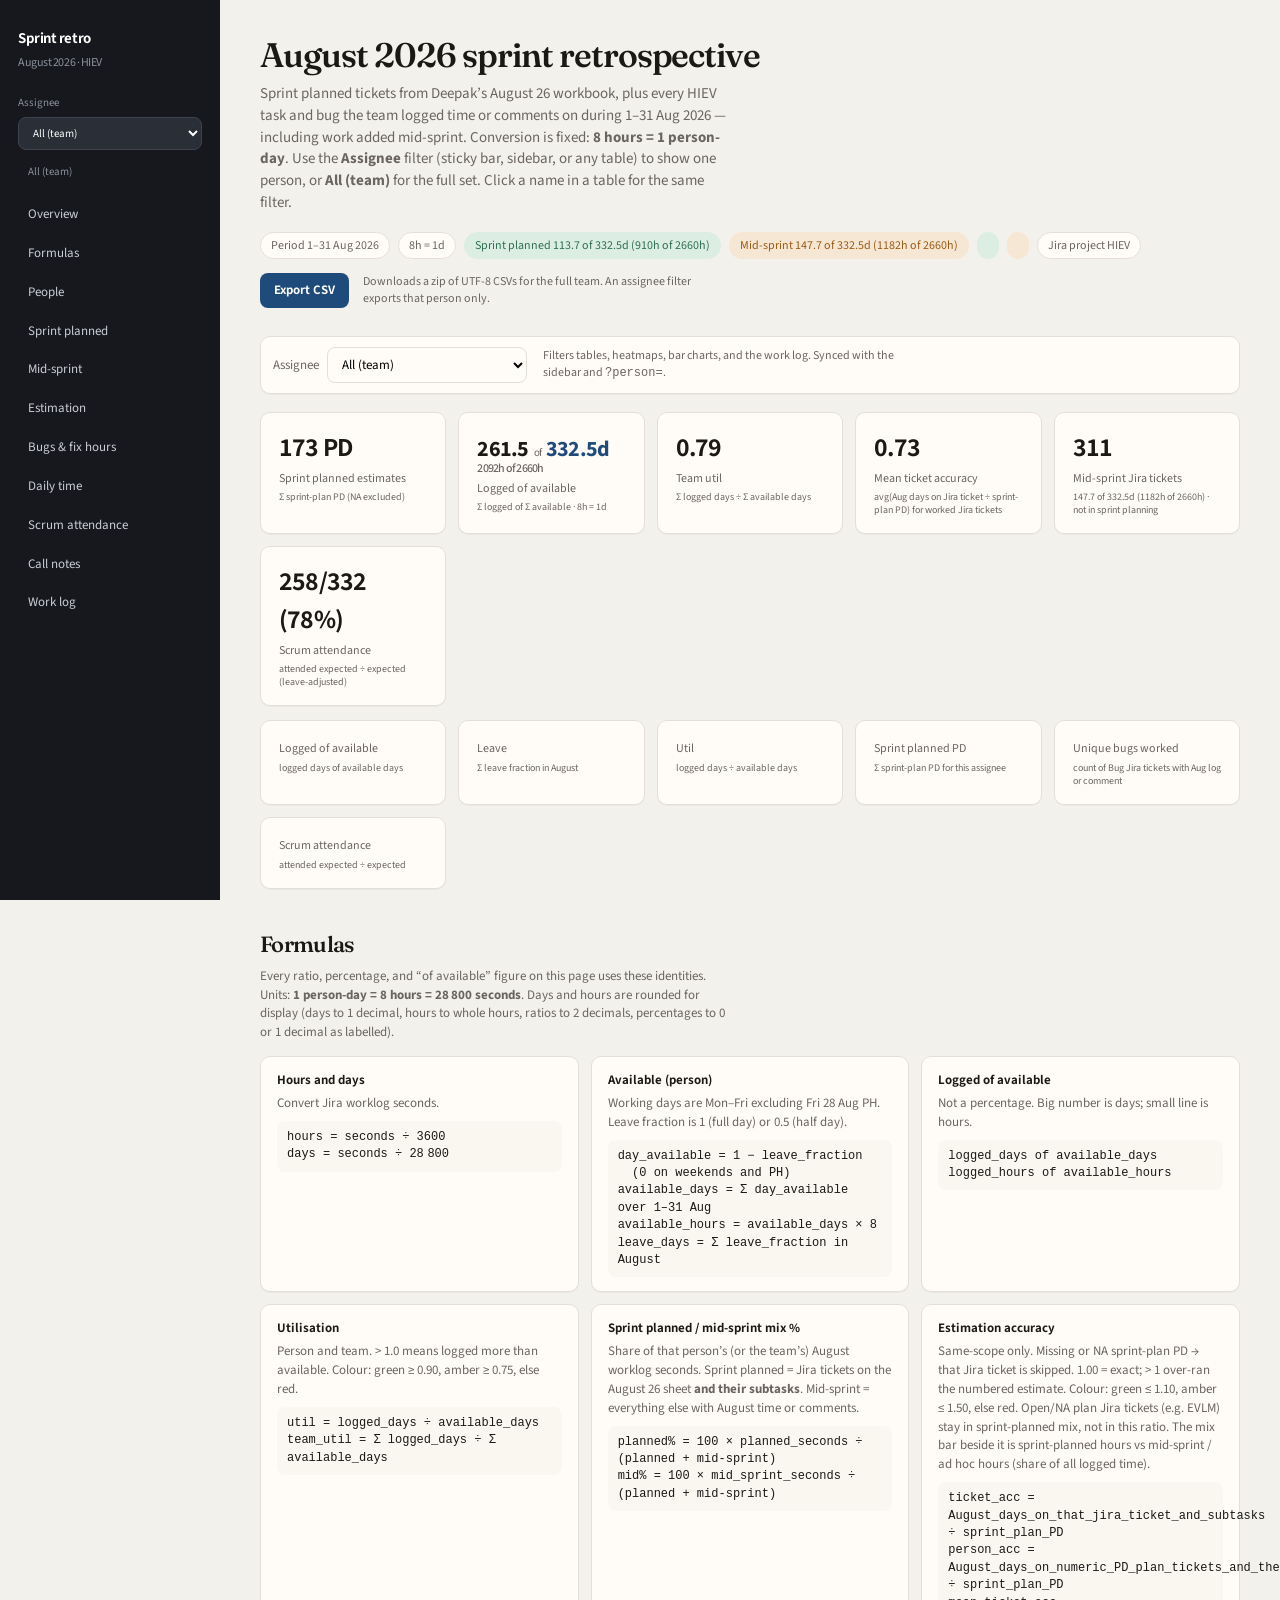
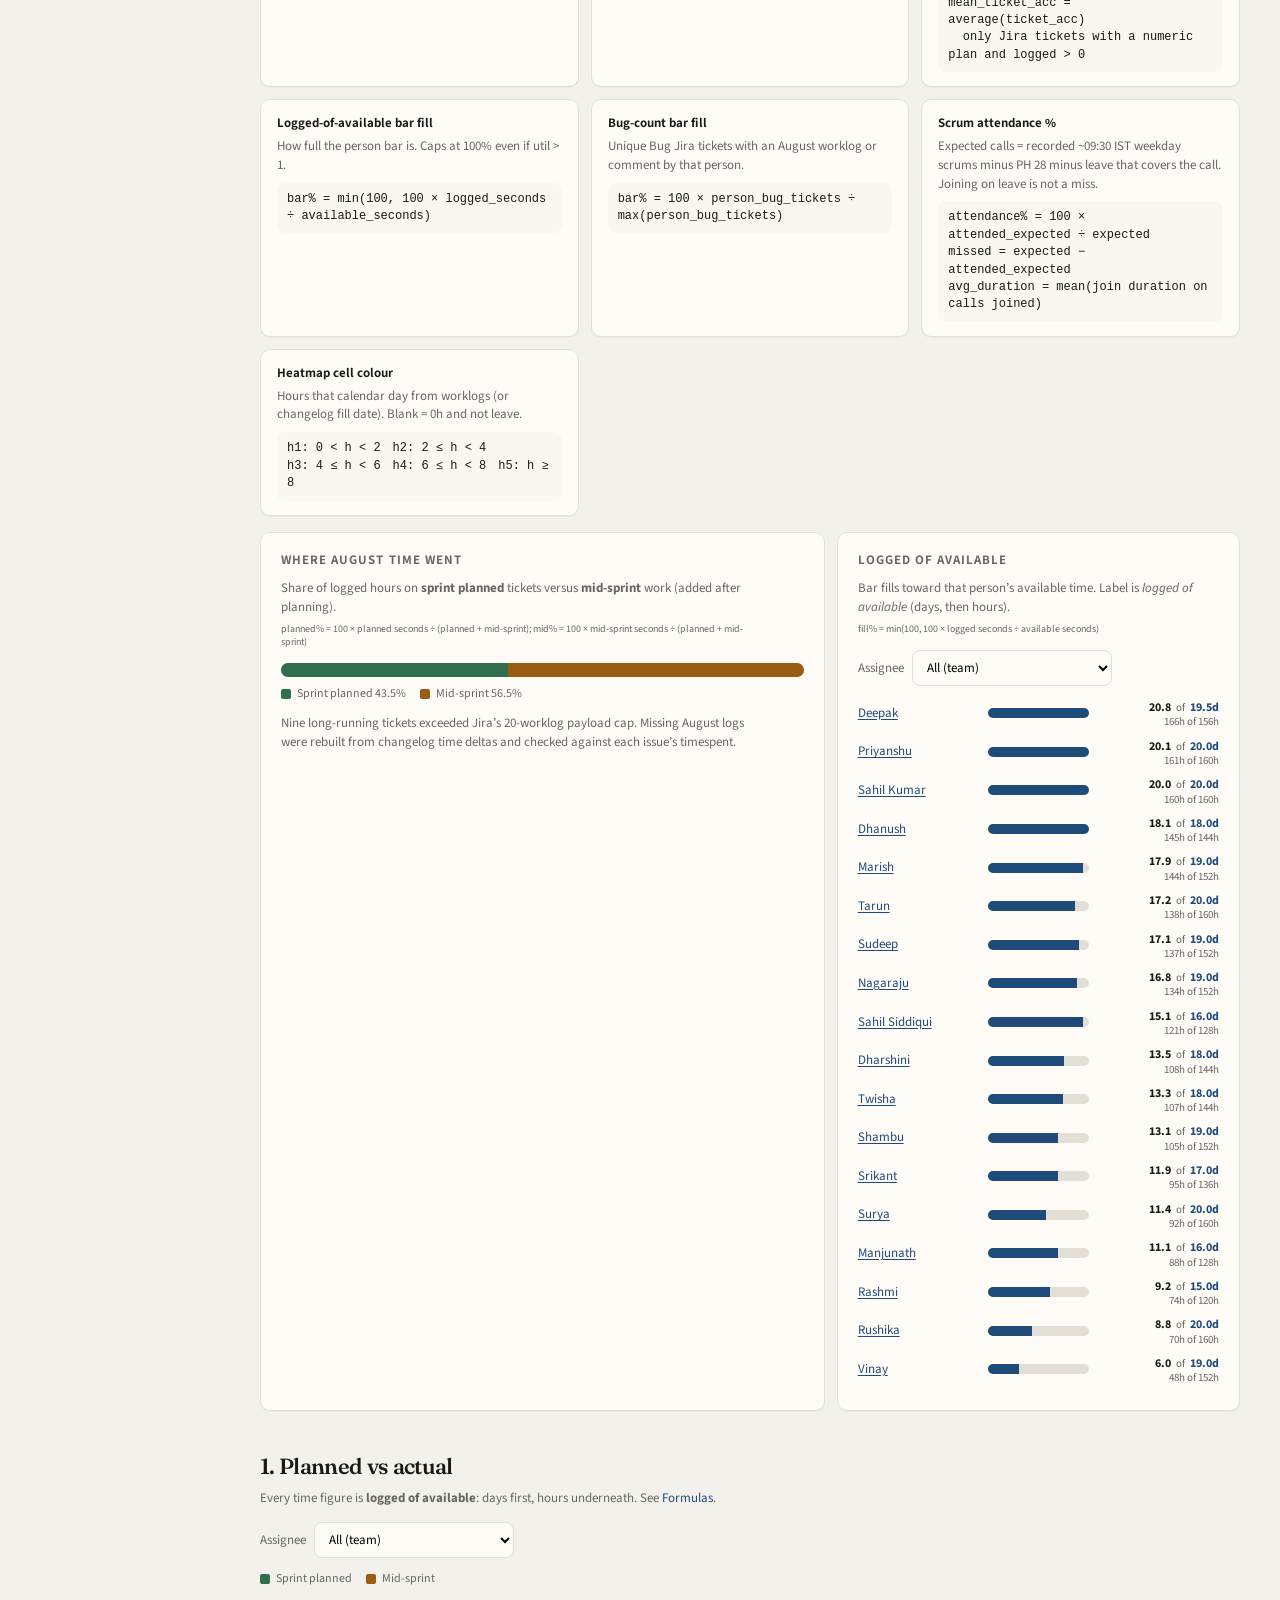
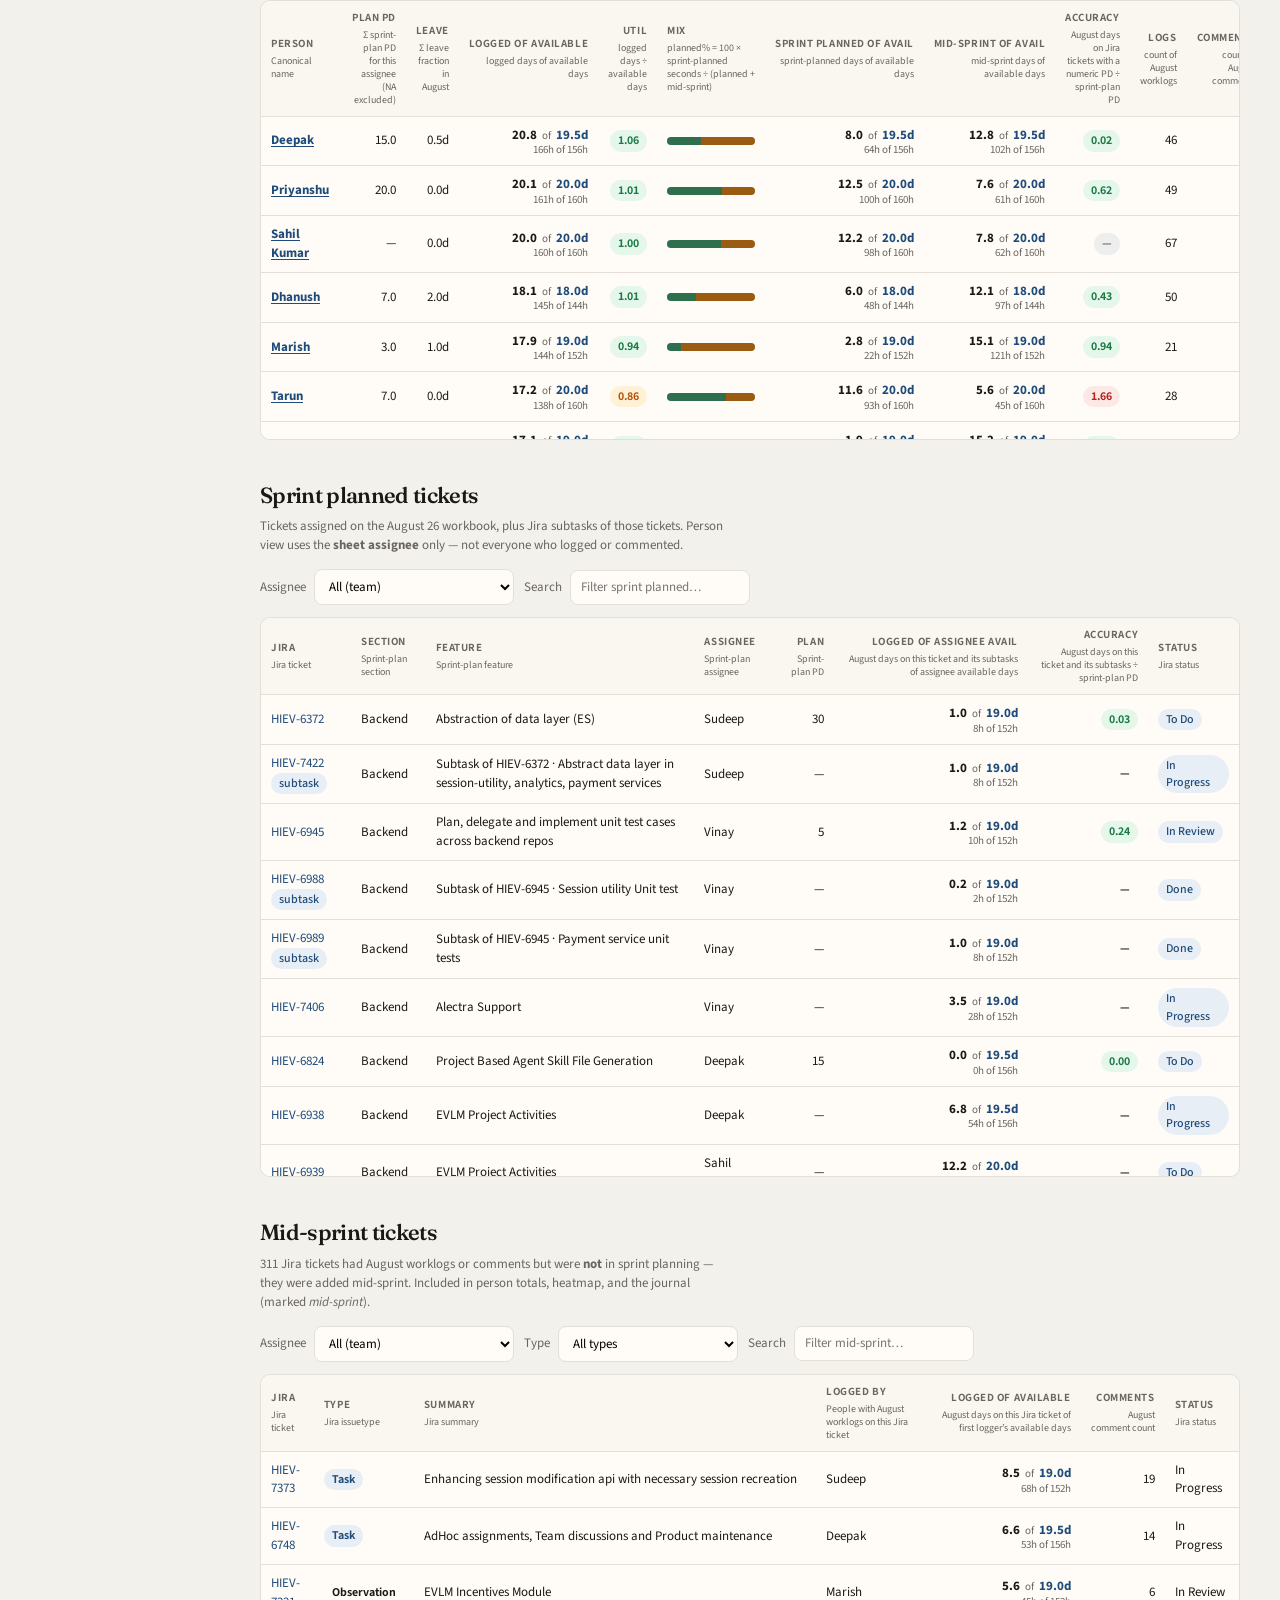
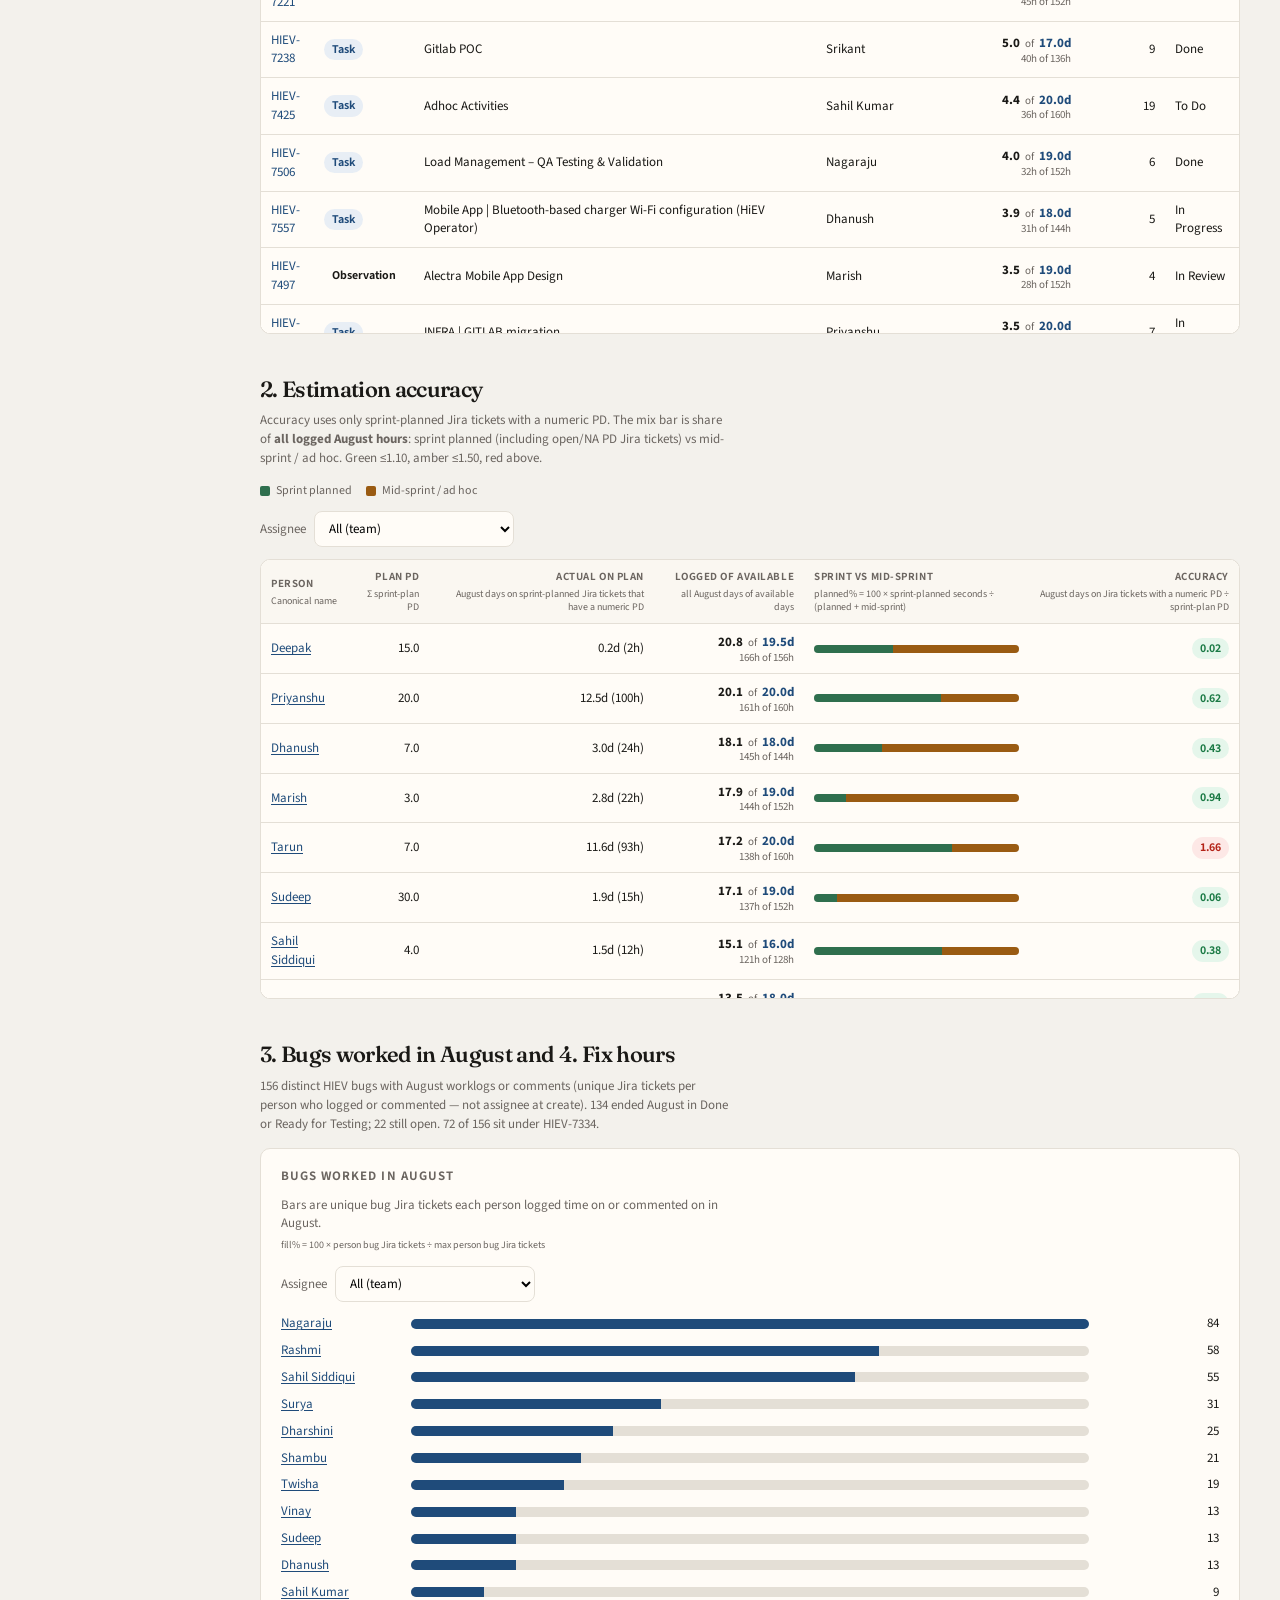
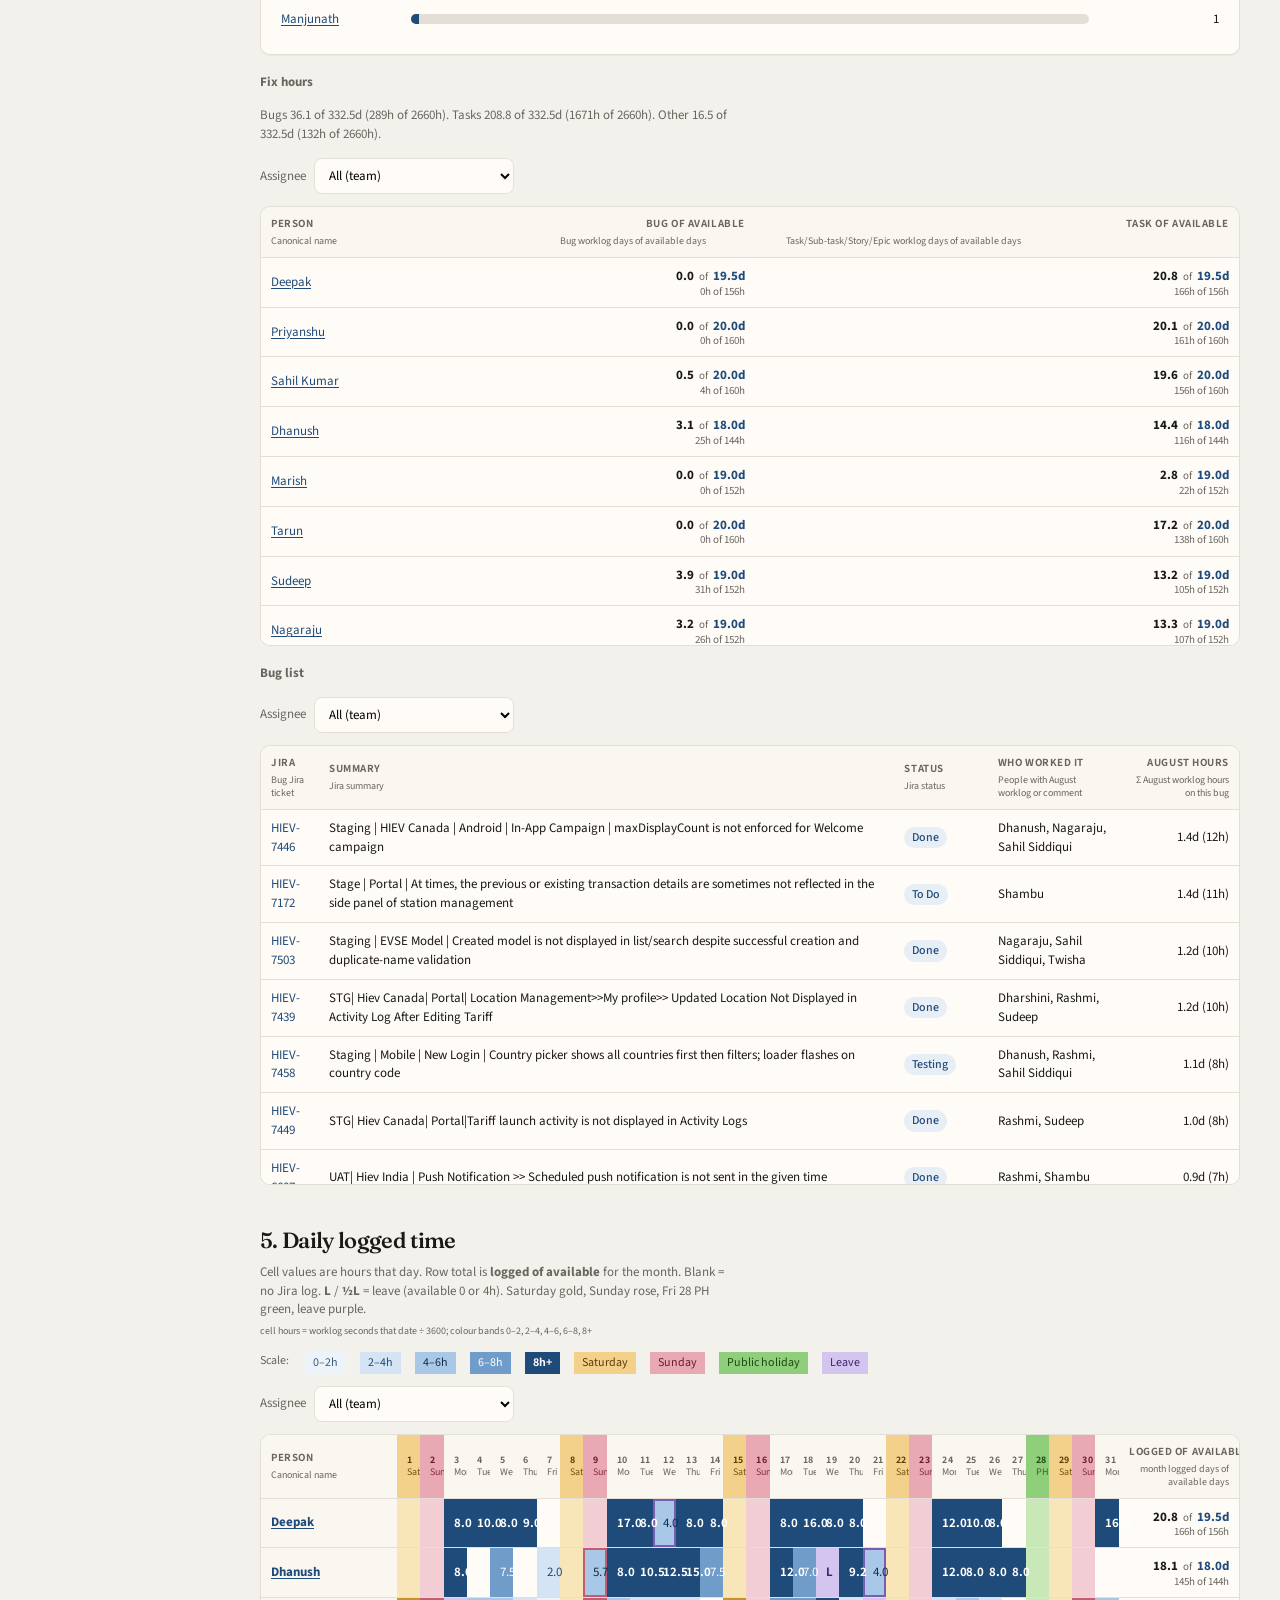
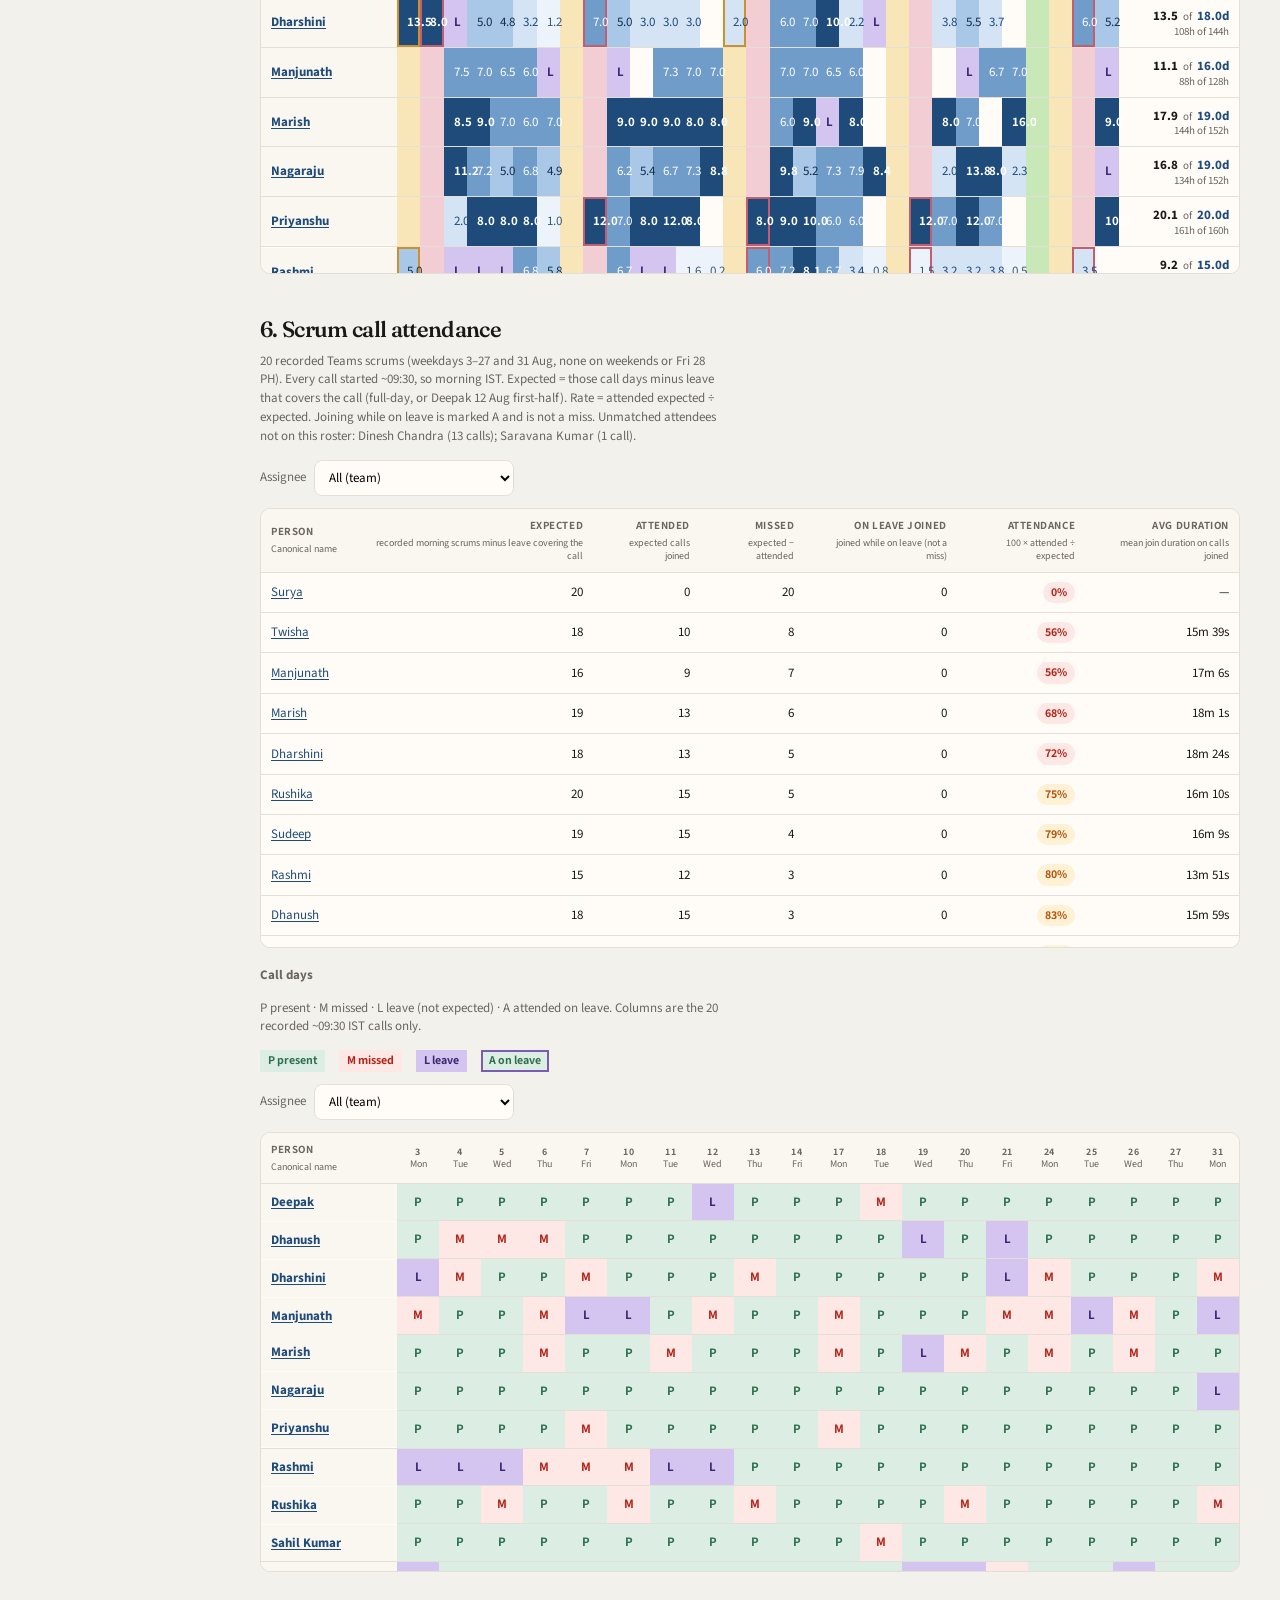
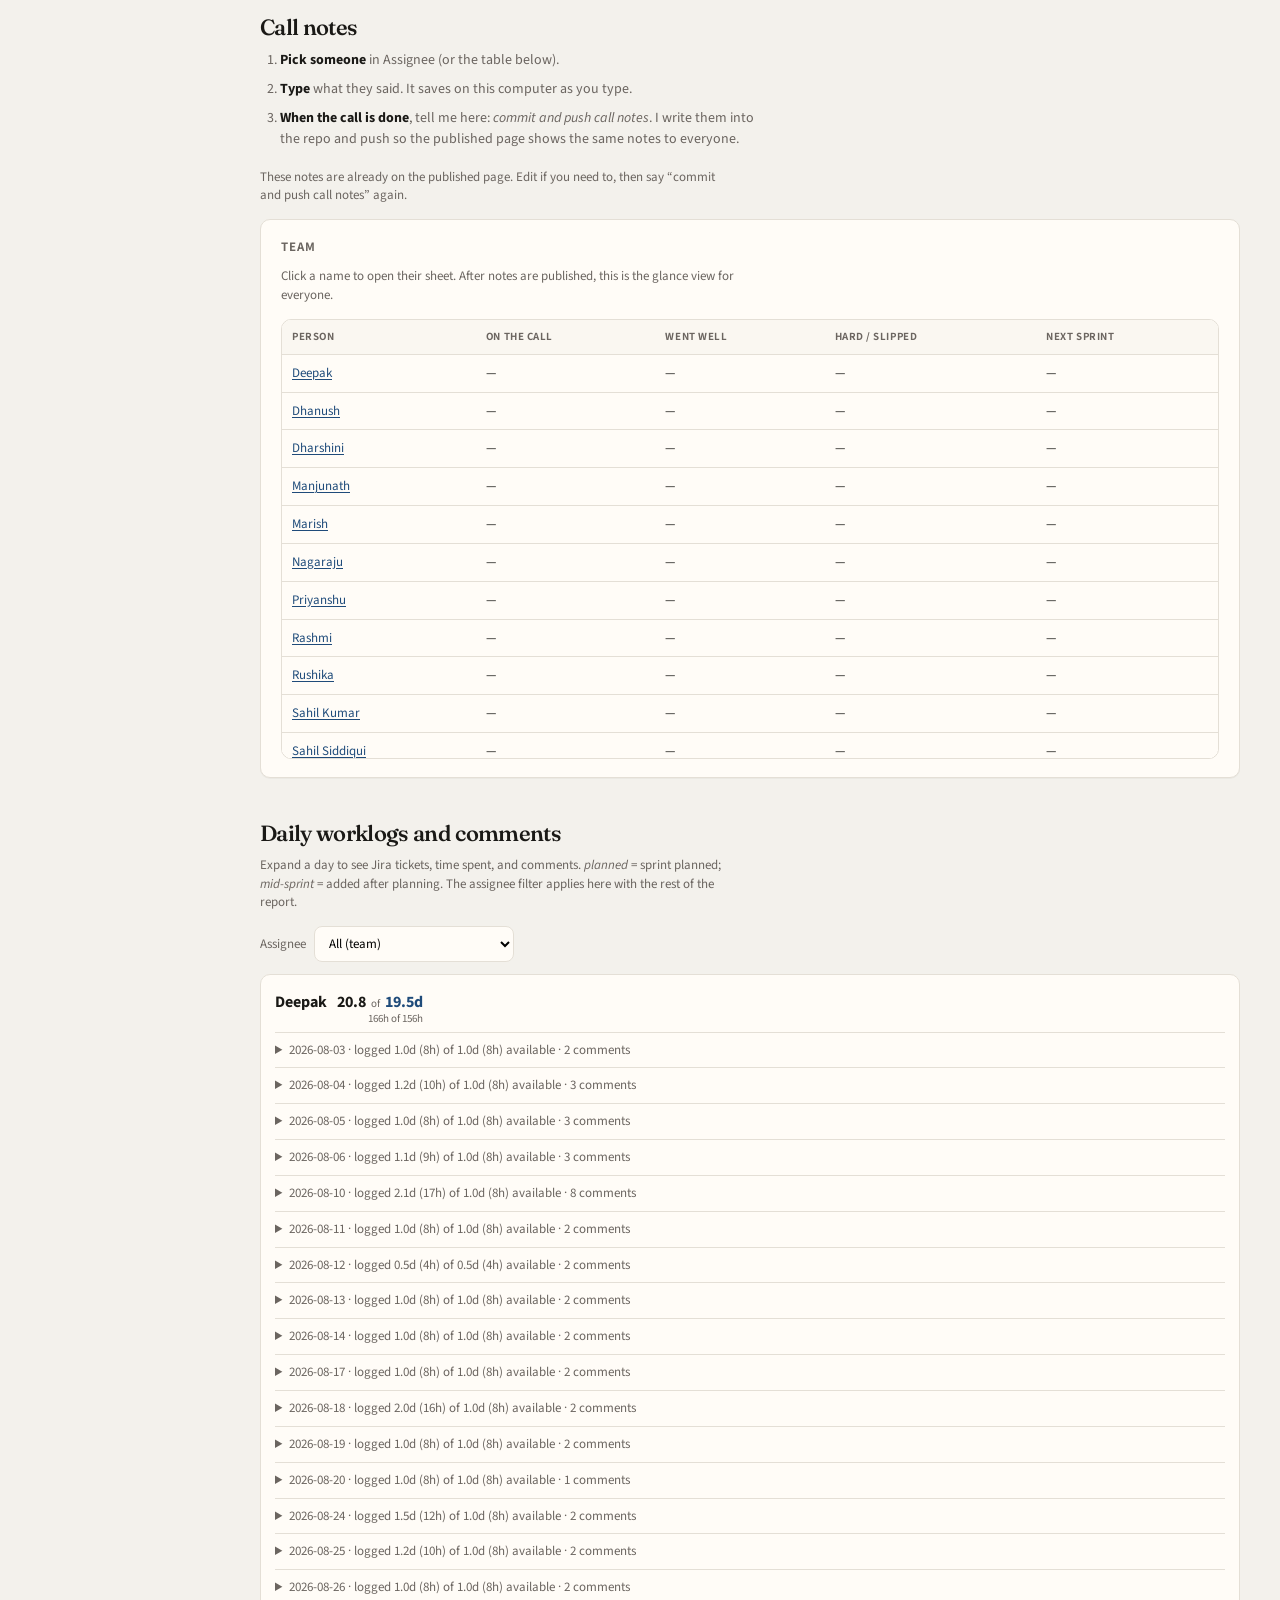
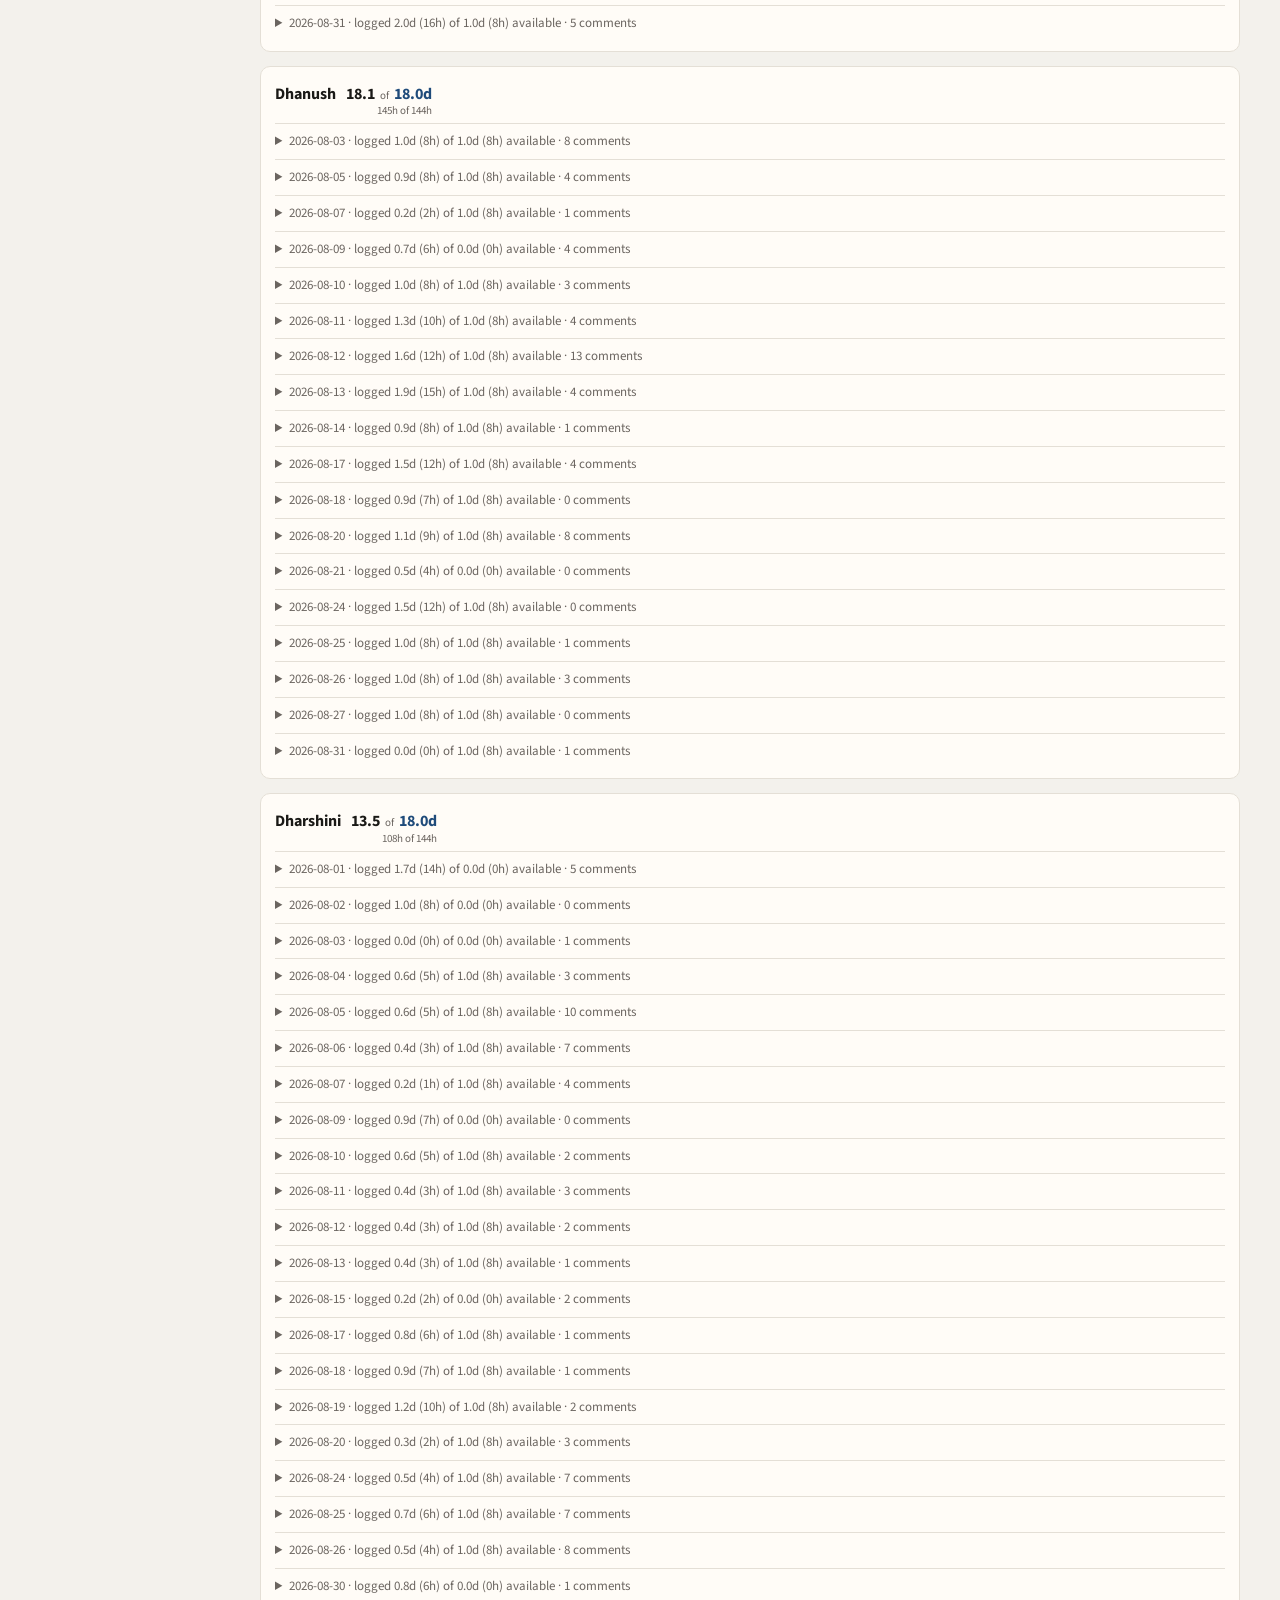
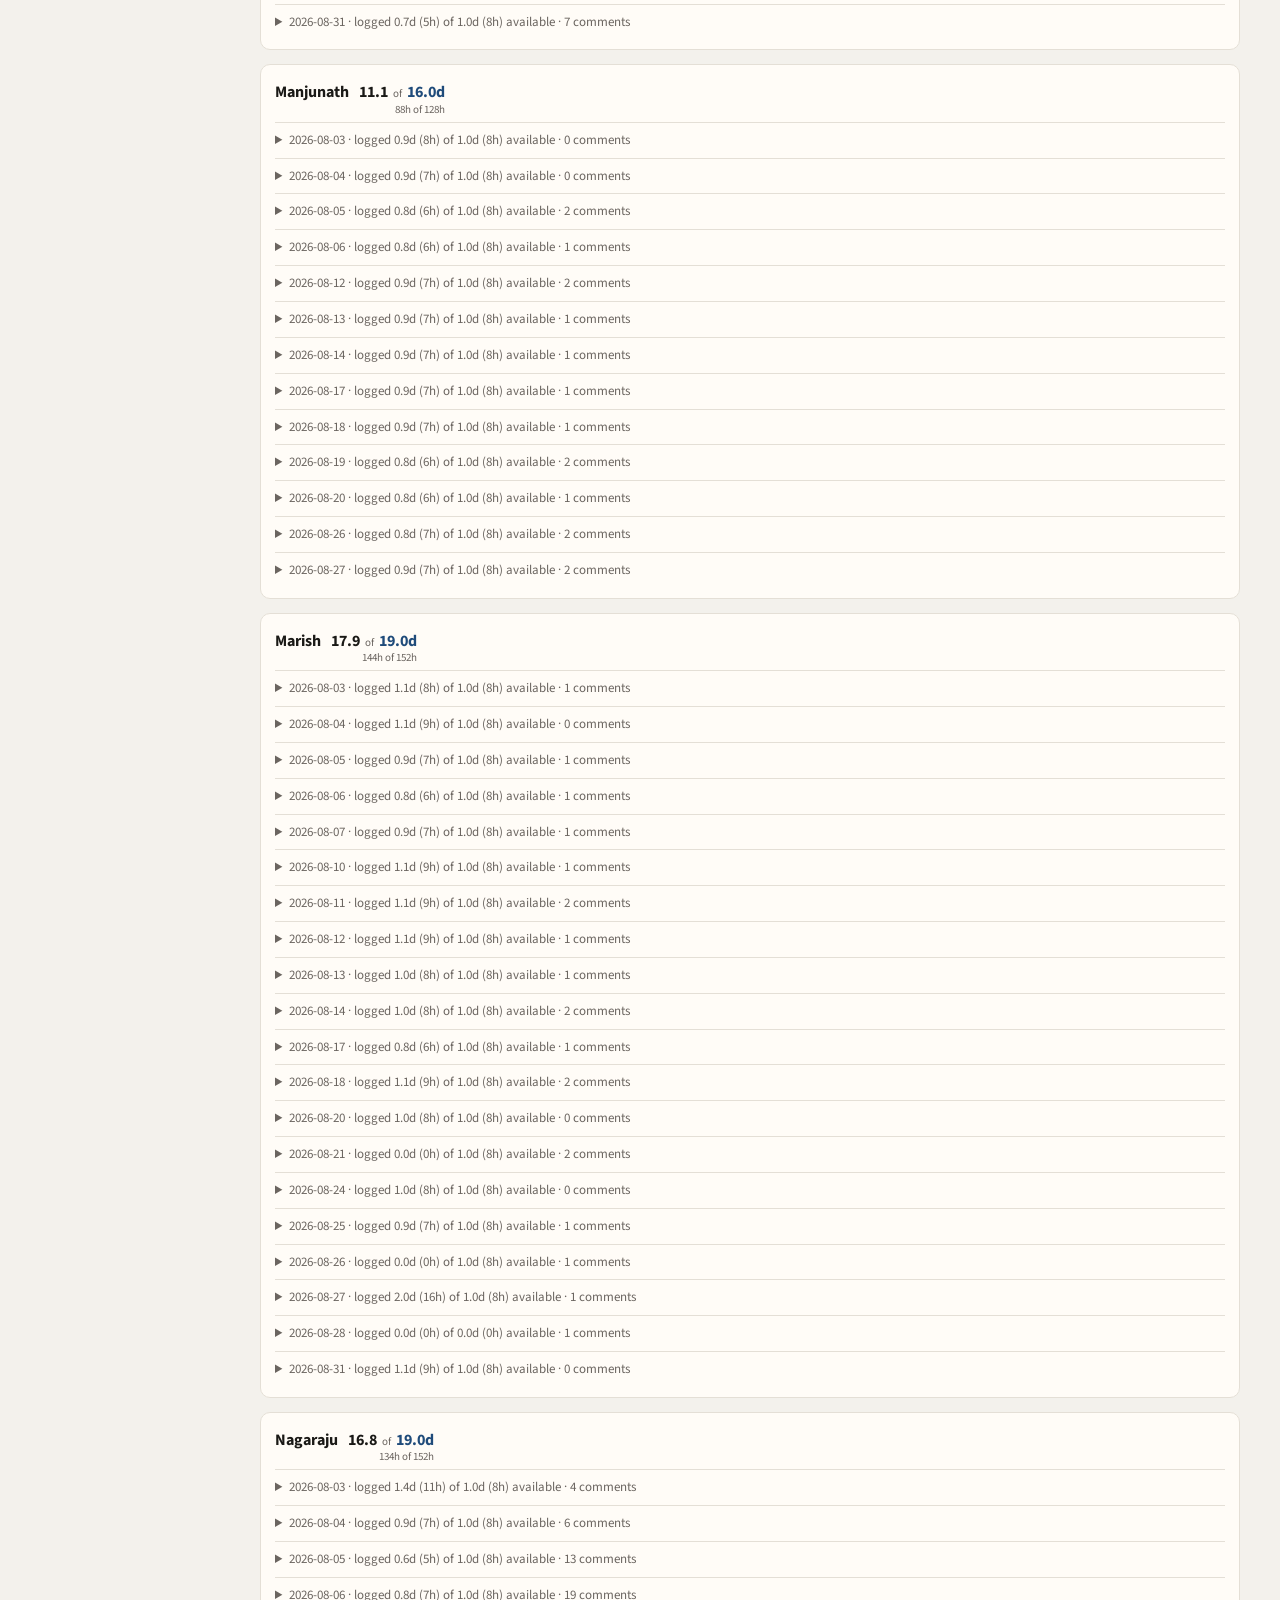
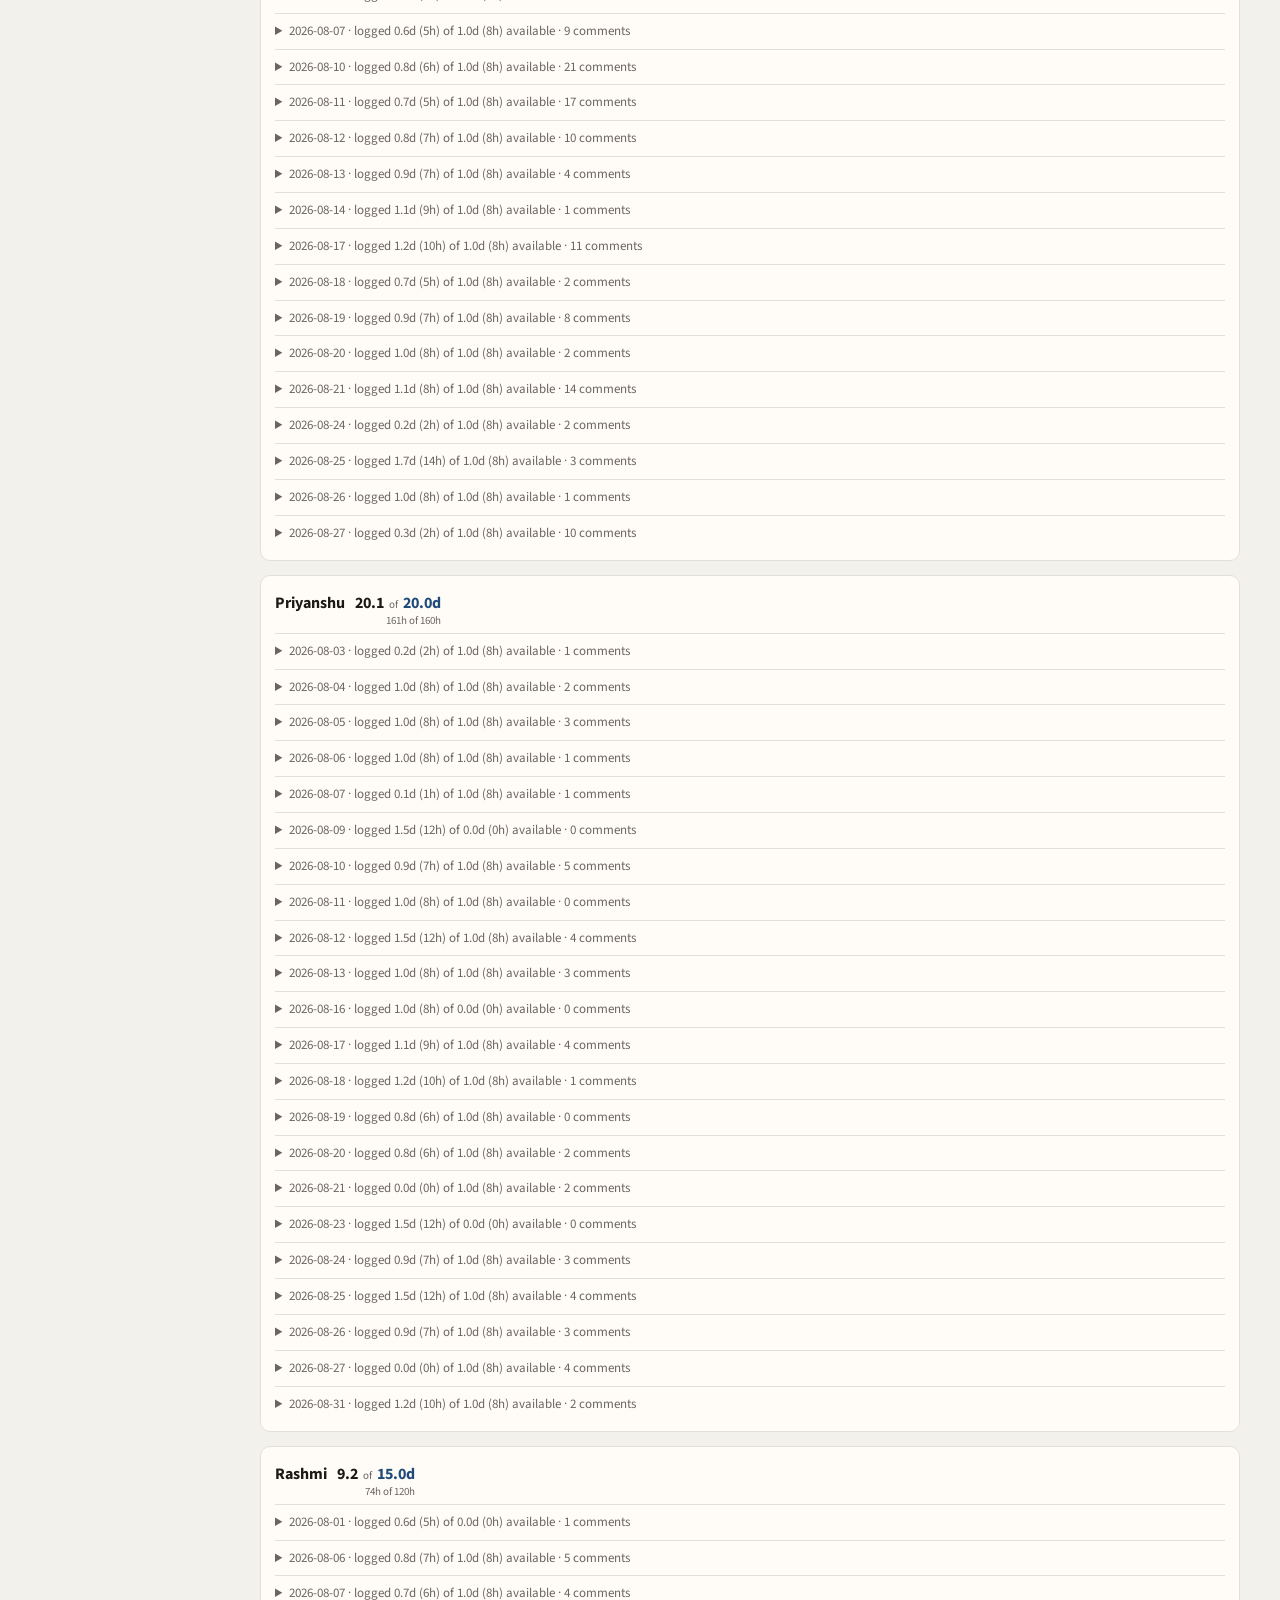
==== commit 692bc904: "fix: show sheet-assignee sprint-planned tickets and count subtasks as planned" ====
--- a/report/index.html
+++ b/report/index.html
@@ -39,8 +39,8 @@
         <div class="meta-row">
           <span class="chip">Period 1–31 Aug 2026</span>
           <span class="chip">8h = 1d</span>
-          <span class="chip sheet team-only">Sprint planned 89.8 of 332.5d (719h of 2660h)</span>
-          <span class="chip other team-only">Mid-sprint 171.6 of 332.5d (1373h of 2660h)</span>
+          <span class="chip sheet team-only">Sprint planned 113.7 of 332.5d (910h of 2660h)</span>
+          <span class="chip other team-only">Mid-sprint 147.7 of 332.5d (1182h of 2660h)</span>
           <span class="chip sheet person-only" id="personOnChip" hidden></span>
           <span class="chip other person-only" id="personOffChip" hidden></span>
           <span class="chip">Jira project HIEV</span>
@@ -59,8 +59,8 @@
         <div class="kpi"><strong>173 PD</strong><span>Sprint planned estimates<small class="formula">Σ sprint-plan PD (NA excluded)</small></span></div>
         <div class="kpi"><strong><span class='timepair'><span class='line'><b>261.5</b><span class='of'>of</span><b class='avail'>332.5d</b></span><small>2092h of 2660h</small></span></strong><span>Logged of available<small class="formula">Σ logged of Σ available · 8h = 1d</small></span></div>
         <div class="kpi"><strong>0.79</strong><span>Team util<small class="formula">Σ logged days ÷ Σ available days</small></span></div>
-        <div class="kpi"><strong>0.75</strong><span>Mean ticket accuracy<small class="formula">avg(Aug days on Jira ticket ÷ sprint-plan PD) for worked Jira tickets</small></span></div>
-        <div class="kpi"><strong>334</strong><span>Mid-sprint Jira tickets<small class="formula">171.6 of 332.5d (1373h of 2660h) · not in sprint planning</small></span></div>
+        <div class="kpi"><strong>0.73</strong><span>Mean ticket accuracy<small class="formula">avg(Aug days on Jira ticket ÷ sprint-plan PD) for worked Jira tickets</small></span></div>
+        <div class="kpi"><strong>311</strong><span>Mid-sprint Jira tickets<small class="formula">147.7 of 332.5d (1182h of 2660h) · not in sprint planning</small></span></div>
         <div class="kpi"><strong>258/332 (78%)</strong><span>Scrum attendance<small class="formula">attended expected ÷ expected (leave-adjusted)</small></span></div>
       </div>
       <div class="kpis person-only" id="personKpis" hidden>
@@ -105,15 +105,15 @@
           </div>
           <div class="formula-card">
             <dt>Sprint planned / mid-sprint mix %</dt>
-            <dd>Share of that person’s (or the team’s) August worklog seconds. Sprint planned = Jira tickets on the sprint plan. Mid-sprint = Jira tickets added after planning, not on the plan.</dd>
+            <dd>Share of that person’s (or the team’s) August worklog seconds. Sprint planned = Jira tickets on the August 26 sheet <strong>and their subtasks</strong>. Mid-sprint = everything else with August time or comments.</dd>
             <code>planned% = 100 × planned_seconds ÷ (planned + mid-sprint)
 mid% = 100 × mid_sprint_seconds ÷ (planned + mid-sprint)</code>
           </div>
           <div class="formula-card">
             <dt>Estimation accuracy</dt>
             <dd>Same-scope only. Missing or NA sprint-plan PD → that Jira ticket is skipped. 1.00 = exact; &gt; 1 over-ran the numbered estimate. Colour: green ≤ 1.10, amber ≤ 1.50, else red. Open/NA plan Jira tickets (e.g. EVLM) stay in sprint-planned mix, not in this ratio. The mix bar beside it is sprint-planned hours vs mid-sprint / ad hoc hours (share of all logged time).</dd>
-            <code>ticket_acc = August_days_on_that_jira_ticket ÷ sprint_plan_PD
-person_acc = August_days_on_jira_tickets_with_numeric_PD ÷ sprint_plan_PD
+            <code>ticket_acc = August_days_on_that_jira_ticket_and_subtasks ÷ sprint_plan_PD
+person_acc = August_days_on_numeric_PD_plan_tickets_and_their_subtasks ÷ sprint_plan_PD
 mean_ticket_acc = average(ticket_acc)
   only Jira tickets with a numeric plan and logged &gt; 0</code>
           </div>
@@ -149,12 +149,12 @@
           <h2>Where August time went</h2>
           <p class="note">Share of logged hours on <strong>sprint planned</strong> tickets versus <strong>mid-sprint</strong> work (added after planning).<small class="formula">planned% = 100 × planned seconds ÷ (planned + mid-sprint); mid% = 100 × mid-sprint seconds ÷ (planned + mid-sprint)</small></p>
           <div class="mix" style="height:14px;margin:12px 0 8px">
-            <span class="on" style="width:34.4%"></span>
-            <span class="off" style="width:65.6%"></span>
+            <span class="on" style="width:43.5%"></span>
+            <span class="off" style="width:56.5%"></span>
           </div>
           <div class="legend">
-            <span><i class="swatch sheet"></i>Sprint planned 34.4%</span>
-            <span><i class="swatch other"></i>Mid-sprint 65.6%</span>
+            <span><i class="swatch sheet"></i>Sprint planned 43.5%</span>
+            <span><i class="swatch other"></i>Mid-sprint 56.5%</span>
           </div>
           <p class="note">Nine long-running tickets exceeded Jira’s 20-worklog payload cap. Missing August logs were rebuilt from changelog time deltas and checked against each issue’s timespent.</p>
         </div>
@@ -189,14 +189,14 @@
                 <th class='num' title='count of August comments'>Comments<small class='formula'>count of August comments</small></th>
               </tr>
             </thead>
-            <tbody id="peopleBody"><tr data-people='Deepak'><td><button type='button' class='name-link' data-open-person='Deepak'><strong>Deepak</strong></button></td><td class='num'>15.0</td><td class='num'>0.5d</td><td class='num'><span class='timepair'><span class='line'><b>20.8</b><span class='of'>of</span><b class='avail'>19.5d</b></span><small>166h of 156h</small></span></td><td class='num'><span class='pill on-plan'>1.06</span></td><td><div class='mix' title='Sprint planned 38.6% · Mid-sprint 61.4%'><span class='on' style='width:38.6%'></span><span class='off' style='width:61.4%'></span></div></td><td class='num'><span class='timepair'><span class='line'><b>8.0</b><span class='of'>of</span><b class='avail'>19.5d</b></span><small>64h of 156h</small></span></td><td class='num'><span class='timepair'><span class='line'><b>12.8</b><span class='of'>of</span><b class='avail'>19.5d</b></span><small>102h of 156h</small></span></td><td class='num'><span class='pill on-plan'>0.02</span></td><td class='num'>46</td><td class='num'>45</td></tr><tr data-people='Priyanshu'><td><button type='button' class='name-link' data-open-person='Priyanshu'><strong>Priyanshu</strong></button></td><td class='num'>20.0</td><td class='num'>0.0d</td><td class='num'><span class='timepair'><span class='line'><b>20.1</b><span class='of'>of</span><b class='avail'>20.0d</b></span><small>161h of 160h</small></span></td><td class='num'><span class='pill on-plan'>1.01</span></td><td><div class='mix' title='Sprint planned 18.6% · Mid-sprint 81.4%'><span class='on' style='width:18.6%'></span><span class='off' style='width:81.4%'></span></div></td><td class='num'><span class='timepair'><span class='line'><b>3.8</b><span class='of'>of</span><b class='avail'>20.0d</b></span><small>30h of 160h</small></span></td><td class='num'><span class='timepair'><span class='line'><b>16.4</b><span class='of'>of</span><b class='avail'>20.0d</b></span><small>131h of 160h</small></span></td><td class='num'><span class='pill on-plan'>0.19</span></td><td class='num'>49</td><td class='num'>45</td></tr><tr data-people='Sahil Kumar'><td><button type='button' class='name-link' data-open-person='Sahil Kumar'><strong>Sahil Kumar</strong></button></td><td class='num'>—</td><td class='num'>0.0d</td><td class='num'><span class='timepair'><span class='line'><b>20.0</b><span class='of'>of</span><b class='avail'>20.0d</b></span><small>160h of 160h</small></span></td><td class='num'><span class='pill on-plan'>1.00</span></td><td><div class='mix' title='Sprint planned 7.2% · Mid-sprint 92.8%'><span class='on' style='width:7.2%'></span><span class='off' style='width:92.8%'></span></div></td><td class='num'><span class='timepair'><span class='line'><b>1.4</b><span class='of'>of</span><b class='avail'>20.0d</b></span><small>12h of 160h</small></span></td><td class='num'><span class='timepair'><span class='line'><b>18.6</b><span class='of'>of</span><b class='avail'>20.0d</b></span><small>149h of 160h</small></span></td><td class='num'><span class='pill na'>—</span></td><td class='num'>67</td><td class='num'>73</td></tr><tr data-people='Dhanush'><td><button type='button' class='name-link' data-open-person='Dhanush'><strong>Dhanush</strong></button></td><td class='num'>7.0</td><td class='num'>2.0d</td><td class='num'><span class='timepair'><span class='line'><b>18.1</b><span class='of'>of</span><b class='avail'>18.0d</b></span><small>145h of 144h</small></span></td><td class='num'><span class='pill on-plan'>1.01</span></td><td><div class='mix' title='Sprint planned 33.1% · Mid-sprint 66.9%'><span class='on' style='width:33.1%'></span><span class='off' style='width:66.9%'></span></div></td><td class='num'><span class='timepair'><span class='line'><b>6.0</b><span class='of'>of</span><b class='avail'>18.0d</b></span><small>48h of 144h</small></span></td><td class='num'><span class='timepair'><span class='line'><b>12.1</b><span class='of'>of</span><b class='avail'>18.0d</b></span><small>97h of 144h</small></span></td><td class='num'><span class='pill on-plan'>0.43</span></td><td class='num'>50</td><td class='num'>59</td></tr><tr data-people='Marish'><td><button type='button' class='name-link' data-open-person='Marish'><strong>Marish</strong></button></td><td class='num'>3.0</td><td class='num'>1.0d</td><td class='num'><span class='timepair'><span class='line'><b>17.9</b><span class='of'>of</span><b class='avail'>19.0d</b></span><small>144h of 152h</small></span></td><td class='num'><span class='pill on-plan'>0.94</span></td><td><div class='mix' title='Sprint planned 14.3% · Mid-sprint 85.7%'><span class='on' style='width:14.3%'></span><span class='off' style='width:85.7%'></span></div></td><td class='num'><span class='timepair'><span class='line'><b>2.6</b><span class='of'>of</span><b class='avail'>19.0d</b></span><small>20h of 152h</small></span></td><td class='num'><span class='timepair'><span class='line'><b>15.4</b><span class='of'>of</span><b class='avail'>19.0d</b></span><small>123h of 152h</small></span></td><td class='num'><span class='pill on-plan'>0.85</span></td><td class='num'>21</td><td class='num'>20</td></tr><tr data-people='Tarun'><td><button type='button' class='name-link' data-open-person='Tarun'><strong>Tarun</strong></button></td><td class='num'>7.0</td><td class='num'>0.0d</td><td class='num'><span class='timepair'><span class='line'><b>17.2</b><span class='of'>of</span><b class='avail'>20.0d</b></span><small>138h of 160h</small></span></td><td class='num'><span class='pill over'>0.86</span></td><td><div class='mix' title='Sprint planned 67.4% · Mid-sprint 32.6%'><span class='on' style='width:67.4%'></span><span class='off' style='width:32.6%'></span></div></td><td class='num'><span class='timepair'><span class='line'><b>11.6</b><span class='of'>of</span><b class='avail'>20.0d</b></span><small>93h of 160h</small></span></td><td class='num'><span class='timepair'><span class='line'><b>5.6</b><span class='of'>of</span><b class='avail'>20.0d</b></span><small>45h of 160h</small></span></td><td class='num'><span class='pill well-over'>1.66</span></td><td class='num'>28</td><td class='num'>29</td></tr><tr data-people='Sudeep'><td><button type='button' class='name-link' data-open-person='Sudeep'><strong>Sudeep</strong></button></td><td class='num'>30.0</td><td class='num'>1.0d</td><td class='num'><span class='timepair'><span class='line'><b>17.1</b><span class='of'>of</span><b class='avail'>19.0d</b></span><small>137h of 152h</small></span></td><td class='num'><span class='pill on-plan'>0.90</span></td><td><div class='mix' title='Sprint planned 0.0% · Mid-sprint 100.0%'><span class='on' style='width:0.0%'></span><span class='off' style='width:100.0%'></span></div></td><td class='num'><span class='timepair'><span class='line'><b>0.0</b><span class='of'>of</span><b class='avail'>19.0d</b></span><small>0h of 152h</small></span></td><td class='num'><span class='timepair'><span class='line'><b>17.1</b><span class='of'>of</span><b class='avail'>19.0d</b></span><small>137h of 152h</small></span></td><td class='num'><span class='pill on-plan'>0.00</span></td><td class='num'>37</td><td class='num'>57</td></tr><tr data-people='Nagaraju'><td><button type='button' class='name-link' data-open-person='Nagaraju'><strong>Nagaraju</strong></button></td><td class='num'>—</td><td class='num'>1.0d</td><td class='num'><span class='timepair'><span class='line'><b>16.8</b><span class='of'>of</span><b class='avail'>19.0d</b></span><small>134h of 152h</small></span></td><td class='num'><span class='pill over'>0.88</span></td><td><div class='mix' title='Sprint planned 0.0% · Mid-sprint 100.0%'><span class='on' style='width:0.0%'></span><span class='off' style='width:100.0%'></span></div></td><td class='num'><span class='timepair'><span class='line'><b>0.0</b><span class='of'>of</span><b class='avail'>19.0d</b></span><small>0h of 152h</small></span></td><td class='num'><span class='timepair'><span class='line'><b>16.8</b><span class='of'>of</span><b class='avail'>19.0d</b></span><small>134h of 152h</small></span></td><td class='num'><span class='pill na'>—</span></td><td class='num'>169</td><td class='num'>157</td></tr><tr data-people='Sahil Siddiqui'><td><button type='button' class='name-link' data-open-person='Sahil Siddiqui'><strong>Sahil Siddiqui</strong></button></td><td class='num'>4.0</td><td class='num'>4.0d</td><td class='num'><span class='timepair'><span class='line'><b>15.1</b><span class='of'>of</span><b class='avail'>16.0d</b></span><small>121h of 128h</small></span></td><td class='num'><span class='pill on-plan'>0.94</span></td><td><div class='mix' title='Sprint planned 62.4% · Mid-sprint 37.6%'><span class='on' style='width:62.4%'></span><span class='off' style='width:37.6%'></span></div></td><td class='num'><span class='timepair'><span class='line'><b>9.4</b><span class='of'>of</span><b class='avail'>16.0d</b></span><small>75h of 128h</small></span></td><td class='num'><span class='timepair'><span class='line'><b>5.7</b><span class='of'>of</span><b class='avail'>16.0d</b></span><small>45h of 128h</small></span></td><td class='num'><span class='pill on-plan'>0.38</span></td><td class='num'>98</td><td class='num'>228</td></tr><tr data-people='Dharshini'><td><button type='button' class='name-link' data-open-person='Dharshini'><strong>Dharshini</strong></button></td><td class='num'>13.0</td><td class='num'>2.0d</td><td class='num'><span class='timepair'><span class='line'><b>13.5</b><span class='of'>of</span><b class='avail'>18.0d</b></span><small>108h of 144h</small></span></td><td class='num'><span class='pill over'>0.75</span></td><td><div class='mix' title='Sprint planned 52.3% · Mid-sprint 47.7%'><span class='on' style='width:52.3%'></span><span class='off' style='width:47.7%'></span></div></td><td class='num'><span class='timepair'><span class='line'><b>7.1</b><span class='of'>of</span><b class='avail'>18.0d</b></span><small>56h of 144h</small></span></td><td class='num'><span class='timepair'><span class='line'><b>6.5</b><span class='of'>of</span><b class='avail'>18.0d</b></span><small>52h of 144h</small></span></td><td class='num'><span class='pill on-plan'>0.54</span></td><td class='num'>64</td><td class='num'>77</td></tr><tr data-people='Twisha'><td><button type='button' class='name-link' data-open-person='Twisha'><strong>Twisha</strong></button></td><td class='num'>12.0</td><td class='num'>2.0d</td><td class='num'><span class='timepair'><span class='line'><b>13.3</b><span class='of'>of</span><b class='avail'>18.0d</b></span><small>107h of 144h</small></span></td><td class='num'><span class='pill well-over'>0.74</span></td><td><div class='mix' title='Sprint planned 49.6% · Mid-sprint 50.4%'><span class='on' style='width:49.6%'></span><span class='off' style='width:50.4%'></span></div></td><td class='num'><span class='timepair'><span class='line'><b>6.6</b><span class='of'>of</span><b class='avail'>18.0d</b></span><small>53h of 144h</small></span></td><td class='num'><span class='timepair'><span class='line'><b>6.7</b><span class='of'>of</span><b class='avail'>18.0d</b></span><small>54h of 144h</small></span></td><td class='num'><span class='pill on-plan'>0.55</span></td><td class='num'>34</td><td class='num'>42</td></tr><tr data-people='Shambu'><td><button type='button' class='name-link' data-open-person='Shambu'><strong>Shambu</strong></button></td><td class='num'>15.0</td><td class='num'>1.0d</td><td class='num'><span class='timepair'><span class='line'><b>13.1</b><span class='of'>of</span><b class='avail'>19.0d</b></span><small>105h of 152h</small></span></td><td class='num'><span class='pill well-over'>0.69</span></td><td><div class='mix' title='Sprint planned 33.4% · Mid-sprint 66.6%'><span class='on' style='width:33.4%'></span><span class='off' style='width:66.6%'></span></div></td><td class='num'><span class='timepair'><span class='line'><b>4.4</b><span class='of'>of</span><b class='avail'>19.0d</b></span><small>35h of 152h</small></span></td><td class='num'><span class='timepair'><span class='line'><b>8.7</b><span class='of'>of</span><b class='avail'>19.0d</b></span><small>70h of 152h</small></span></td><td class='num'><span class='pill on-plan'>0.29</span></td><td class='num'>37</td><td class='num'>41</td></tr><tr data-people='Srikant'><td><button type='button' class='name-link' data-open-person='Srikant'><strong>Srikant</strong></button></td><td class='num'>19.0</td><td class='num'>3.0d</td><td class='num'><span class='timepair'><span class='line'><b>11.9</b><span class='of'>of</span><b class='avail'>17.0d</b></span><small>95h of 136h</small></span></td><td class='num'><span class='pill well-over'>0.70</span></td><td><div class='mix' title='Sprint planned 18.9% · Mid-sprint 81.1%'><span class='on' style='width:18.9%'></span><span class='off' style='width:81.1%'></span></div></td><td class='num'><span class='timepair'><span class='line'><b>2.2</b><span class='of'>of</span><b class='avail'>17.0d</b></span><small>18h of 136h</small></span></td><td class='num'><span class='timepair'><span class='line'><b>9.6</b><span class='of'>of</span><b class='avail'>17.0d</b></span><small>77h of 136h</small></span></td><td class='num'><span class='pill on-plan'>0.11</span></td><td class='num'>32</td><td class='num'>28</td></tr><tr data-people='Surya'><td><button type='button' class='name-link' data-open-person='Surya'><strong>Surya</strong></button></td><td class='num'>14.0</td><td class='num'>0.0d</td><td class='num'><span class='timepair'><span class='line'><b>11.4</b><span class='of'>of</span><b class='avail'>20.0d</b></span><small>92h of 160h</small></span></td><td class='num'><span class='pill well-over'>0.57</span></td><td><div class='mix' title='Sprint planned 68.2% · Mid-sprint 31.8%'><span class='on' style='width:68.2%'></span><span class='off' style='width:31.8%'></span></div></td><td class='num'><span class='timepair'><span class='line'><b>7.8</b><span class='of'>of</span><b class='avail'>20.0d</b></span><small>62h of 160h</small></span></td><td class='num'><span class='timepair'><span class='line'><b>3.6</b><span class='of'>of</span><b class='avail'>20.0d</b></span><small>29h of 160h</small></span></td><td class='num'><span class='pill on-plan'>0.56</span></td><td class='num'>65</td><td class='num'>50</td></tr><tr data-people='Manjunath'><td><button type='button' class='name-link' data-open-person='Manjunath'><strong>Manjunath</strong></button></td><td class='num'>4.0</td><td class='num'>4.0d</td><td class='num'><span class='timepair'><span class='line'><b>11.1</b><span class='of'>of</span><b class='avail'>16.0d</b></span><small>88h of 128h</small></span></td><td class='num'><span class='pill well-over'>0.69</span></td><td><div class='mix' title='Sprint planned 94.2% · Mid-sprint 5.8%'><span class='on' style='width:94.2%'></span><span class='off' style='width:5.8%'></span></div></td><td class='num'><span class='timepair'><span class='line'><b>10.4</b><span class='of'>of</span><b class='avail'>16.0d</b></span><small>83h of 128h</small></span></td><td class='num'><span class='timepair'><span class='line'><b>0.7</b><span class='of'>of</span><b class='avail'>16.0d</b></span><small>5h of 128h</small></span></td><td class='num'><span class='pill on-plan'>0.03</span></td><td class='num'>20</td><td class='num'>16</td></tr><tr data-people='Rashmi'><td><button type='button' class='name-link' data-open-person='Rashmi'><strong>Rashmi</strong></button></td><td class='num'>—</td><td class='num'>5.0d</td><td class='num'><span class='timepair'><span class='line'><b>9.2</b><span class='of'>of</span><b class='avail'>15.0d</b></span><small>74h of 120h</small></span></td><td class='num'><span class='pill well-over'>0.61</span></td><td><div class='mix' title='Sprint planned 0.0% · Mid-sprint 100.0%'><span class='on' style='width:0.0%'></span><span class='off' style='width:100.0%'></span></div></td><td class='num'><span class='timepair'><span class='line'><b>0.0</b><span class='of'>of</span><b class='avail'>15.0d</b></span><small>0h of 120h</small></span></td><td class='num'><span class='timepair'><span class='line'><b>9.2</b><span class='of'>of</span><b class='avail'>15.0d</b></span><small>74h of 120h</small></span></td><td class='num'><span class='pill na'>—</span></td><td class='num'>75</td><td class='num'>72</td></tr><tr data-people='Rushika'><td><button type='button' class='name-link' data-open-person='Rushika'><strong>Rushika</strong></button></td><td class='num'>5.0</td><td class='num'>0.0d</td><td class='num'><span class='timepair'><span class='line'><b>8.8</b><span class='of'>of</span><b class='avail'>20.0d</b></span><small>70h of 160h</small></span></td><td class='num'><span class='pill well-over'>0.44</span></td><td><div class='mix' title='Sprint planned 57.1% · Mid-sprint 42.9%'><span class='on' style='width:57.1%'></span><span class='off' style='width:42.9%'></span></div></td><td class='num'><span class='timepair'><span class='line'><b>5.0</b><span class='of'>of</span><b class='avail'>20.0d</b></span><small>40h of 160h</small></span></td><td class='num'><span class='timepair'><span class='line'><b>3.8</b><span class='of'>of</span><b class='avail'>20.0d</b></span><small>30h of 160h</small></span></td><td class='num'><span class='pill on-plan'>1.00</span></td><td class='num'>17</td><td class='num'>18</td></tr><tr data-people='Vinay'><td><button type='button' class='name-link' data-open-person='Vinay'><strong>Vinay</strong></button></td><td class='num'>5.0</td><td class='num'>1.0d</td><td class='num'><span class='timepair'><span class='line'><b>6.0</b><span class='of'>of</span><b class='avail'>19.0d</b></span><small>48h of 152h</small></span></td><td class='num'><span class='pill well-over'>0.31</span></td><td><div class='mix' title='Sprint planned 58.8% · Mid-sprint 41.2%'><span class='on' style='width:58.8%'></span><span class='off' style='width:41.2%'></span></div></td><td class='num'><span class='timepair'><span class='line'><b>3.5</b><span class='of'>of</span><b class='avail'>19.0d</b></span><small>28h of 152h</small></span></td><td class='num'><span class='timepair'><span class='line'><b>2.5</b><span class='of'>of</span><b class='avail'>19.0d</b></span><small>20h of 152h</small></span></td><td class='num'><span class='pill on-plan'>0.00</span></td><td class='num'>23</td><td class='num'>44</td></tr></tbody>
+            <tbody id="peopleBody"><tr data-people='Deepak'><td><button type='button' class='name-link' data-open-person='Deepak'><strong>Deepak</strong></button></td><td class='num'>15.0</td><td class='num'>0.5d</td><td class='num'><span class='timepair'><span class='line'><b>20.8</b><span class='of'>of</span><b class='avail'>19.5d</b></span><small>166h of 156h</small></span></td><td class='num'><span class='pill on-plan'>1.06</span></td><td><div class='mix' title='Sprint planned 38.6% · Mid-sprint 61.4%'><span class='on' style='width:38.6%'></span><span class='off' style='width:61.4%'></span></div></td><td class='num'><span class='timepair'><span class='line'><b>8.0</b><span class='of'>of</span><b class='avail'>19.5d</b></span><small>64h of 156h</small></span></td><td class='num'><span class='timepair'><span class='line'><b>12.8</b><span class='of'>of</span><b class='avail'>19.5d</b></span><small>102h of 156h</small></span></td><td class='num'><span class='pill on-plan'>0.02</span></td><td class='num'>46</td><td class='num'>45</td></tr><tr data-people='Priyanshu'><td><button type='button' class='name-link' data-open-person='Priyanshu'><strong>Priyanshu</strong></button></td><td class='num'>20.0</td><td class='num'>0.0d</td><td class='num'><span class='timepair'><span class='line'><b>20.1</b><span class='of'>of</span><b class='avail'>20.0d</b></span><small>161h of 160h</small></span></td><td class='num'><span class='pill on-plan'>1.01</span></td><td><div class='mix' title='Sprint planned 62.1% · Mid-sprint 37.9%'><span class='on' style='width:62.1%'></span><span class='off' style='width:37.9%'></span></div></td><td class='num'><span class='timepair'><span class='line'><b>12.5</b><span class='of'>of</span><b class='avail'>20.0d</b></span><small>100h of 160h</small></span></td><td class='num'><span class='timepair'><span class='line'><b>7.6</b><span class='of'>of</span><b class='avail'>20.0d</b></span><small>61h of 160h</small></span></td><td class='num'><span class='pill on-plan'>0.62</span></td><td class='num'>49</td><td class='num'>45</td></tr><tr data-people='Sahil Kumar'><td><button type='button' class='name-link' data-open-person='Sahil Kumar'><strong>Sahil Kumar</strong></button></td><td class='num'>—</td><td class='num'>0.0d</td><td class='num'><span class='timepair'><span class='line'><b>20.0</b><span class='of'>of</span><b class='avail'>20.0d</b></span><small>160h of 160h</small></span></td><td class='num'><span class='pill on-plan'>1.00</span></td><td><div class='mix' title='Sprint planned 61.2% · Mid-sprint 38.8%'><span class='on' style='width:61.2%'></span><span class='off' style='width:38.8%'></span></div></td><td class='num'><span class='timepair'><span class='line'><b>12.2</b><span class='of'>of</span><b class='avail'>20.0d</b></span><small>98h of 160h</small></span></td><td class='num'><span class='timepair'><span class='line'><b>7.8</b><span class='of'>of</span><b class='avail'>20.0d</b></span><small>62h of 160h</small></span></td><td class='num'><span class='pill na'>—</span></td><td class='num'>67</td><td class='num'>73</td></tr><tr data-people='Dhanush'><td><button type='button' class='name-link' data-open-person='Dhanush'><strong>Dhanush</strong></button></td><td class='num'>7.0</td><td class='num'>2.0d</td><td class='num'><span class='timepair'><span class='line'><b>18.1</b><span class='of'>of</span><b class='avail'>18.0d</b></span><small>145h of 144h</small></span></td><td class='num'><span class='pill on-plan'>1.01</span></td><td><div class='mix' title='Sprint planned 33.1% · Mid-sprint 66.9%'><span class='on' style='width:33.1%'></span><span class='off' style='width:66.9%'></span></div></td><td class='num'><span class='timepair'><span class='line'><b>6.0</b><span class='of'>of</span><b class='avail'>18.0d</b></span><small>48h of 144h</small></span></td><td class='num'><span class='timepair'><span class='line'><b>12.1</b><span class='of'>of</span><b class='avail'>18.0d</b></span><small>97h of 144h</small></span></td><td class='num'><span class='pill on-plan'>0.43</span></td><td class='num'>50</td><td class='num'>59</td></tr><tr data-people='Marish'><td><button type='button' class='name-link' data-open-person='Marish'><strong>Marish</strong></button></td><td class='num'>3.0</td><td class='num'>1.0d</td><td class='num'><span class='timepair'><span class='line'><b>17.9</b><span class='of'>of</span><b class='avail'>19.0d</b></span><small>144h of 152h</small></span></td><td class='num'><span class='pill on-plan'>0.94</span></td><td><div class='mix' title='Sprint planned 15.7% · Mid-sprint 84.3%'><span class='on' style='width:15.7%'></span><span class='off' style='width:84.3%'></span></div></td><td class='num'><span class='timepair'><span class='line'><b>2.8</b><span class='of'>of</span><b class='avail'>19.0d</b></span><small>22h of 152h</small></span></td><td class='num'><span class='timepair'><span class='line'><b>15.1</b><span class='of'>of</span><b class='avail'>19.0d</b></span><small>121h of 152h</small></span></td><td class='num'><span class='pill on-plan'>0.94</span></td><td class='num'>21</td><td class='num'>20</td></tr><tr data-people='Tarun'><td><button type='button' class='name-link' data-open-person='Tarun'><strong>Tarun</strong></button></td><td class='num'>7.0</td><td class='num'>0.0d</td><td class='num'><span class='timepair'><span class='line'><b>17.2</b><span class='of'>of</span><b class='avail'>20.0d</b></span><small>138h of 160h</small></span></td><td class='num'><span class='pill over'>0.86</span></td><td><div class='mix' title='Sprint planned 67.4% · Mid-sprint 32.6%'><span class='on' style='width:67.4%'></span><span class='off' style='width:32.6%'></span></div></td><td class='num'><span class='timepair'><span class='line'><b>11.6</b><span class='of'>of</span><b class='avail'>20.0d</b></span><small>93h of 160h</small></span></td><td class='num'><span class='timepair'><span class='line'><b>5.6</b><span class='of'>of</span><b class='avail'>20.0d</b></span><small>45h of 160h</small></span></td><td class='num'><span class='pill well-over'>1.66</span></td><td class='num'>28</td><td class='num'>29</td></tr><tr data-people='Sudeep'><td><button type='button' class='name-link' data-open-person='Sudeep'><strong>Sudeep</strong></button></td><td class='num'>30.0</td><td class='num'>1.0d</td><td class='num'><span class='timepair'><span class='line'><b>17.1</b><span class='of'>of</span><b class='avail'>19.0d</b></span><small>137h of 152h</small></span></td><td class='num'><span class='pill on-plan'>0.90</span></td><td><div class='mix' title='Sprint planned 11.0% · Mid-sprint 89.0%'><span class='on' style='width:11.0%'></span><span class='off' style='width:89.0%'></span></div></td><td class='num'><span class='timepair'><span class='line'><b>1.9</b><span class='of'>of</span><b class='avail'>19.0d</b></span><small>15h of 152h</small></span></td><td class='num'><span class='timepair'><span class='line'><b>15.2</b><span class='of'>of</span><b class='avail'>19.0d</b></span><small>122h of 152h</small></span></td><td class='num'><span class='pill on-plan'>0.06</span></td><td class='num'>37</td><td class='num'>57</td></tr><tr data-people='Nagaraju'><td><button type='button' class='name-link' data-open-person='Nagaraju'><strong>Nagaraju</strong></button></td><td class='num'>—</td><td class='num'>1.0d</td><td class='num'><span class='timepair'><span class='line'><b>16.8</b><span class='of'>of</span><b class='avail'>19.0d</b></span><small>134h of 152h</small></span></td><td class='num'><span class='pill over'>0.88</span></td><td><div class='mix' title='Sprint planned 0.0% · Mid-sprint 100.0%'><span class='on' style='width:0.0%'></span><span class='off' style='width:100.0%'></span></div></td><td class='num'><span class='timepair'><span class='line'><b>0.0</b><span class='of'>of</span><b class='avail'>19.0d</b></span><small>0h of 152h</small></span></td><td class='num'><span class='timepair'><span class='line'><b>16.8</b><span class='of'>of</span><b class='avail'>19.0d</b></span><small>134h of 152h</small></span></td><td class='num'><span class='pill na'>—</span></td><td class='num'>169</td><td class='num'>157</td></tr><tr data-people='Sahil Siddiqui'><td><button type='button' class='name-link' data-open-person='Sahil Siddiqui'><strong>Sahil Siddiqui</strong></button></td><td class='num'>4.0</td><td class='num'>4.0d</td><td class='num'><span class='timepair'><span class='line'><b>15.1</b><span class='of'>of</span><b class='avail'>16.0d</b></span><small>121h of 128h</small></span></td><td class='num'><span class='pill on-plan'>0.94</span></td><td><div class='mix' title='Sprint planned 62.4% · Mid-sprint 37.6%'><span class='on' style='width:62.4%'></span><span class='off' style='width:37.6%'></span></div></td><td class='num'><span class='timepair'><span class='line'><b>9.4</b><span class='of'>of</span><b class='avail'>16.0d</b></span><small>75h of 128h</small></span></td><td class='num'><span class='timepair'><span class='line'><b>5.7</b><span class='of'>of</span><b class='avail'>16.0d</b></span><small>45h of 128h</small></span></td><td class='num'><span class='pill on-plan'>0.38</span></td><td class='num'>98</td><td class='num'>228</td></tr><tr data-people='Dharshini'><td><button type='button' class='name-link' data-open-person='Dharshini'><strong>Dharshini</strong></button></td><td class='num'>13.0</td><td class='num'>2.0d</td><td class='num'><span class='timepair'><span class='line'><b>13.5</b><span class='of'>of</span><b class='avail'>18.0d</b></span><small>108h of 144h</small></span></td><td class='num'><span class='pill over'>0.75</span></td><td><div class='mix' title='Sprint planned 52.3% · Mid-sprint 47.7%'><span class='on' style='width:52.3%'></span><span class='off' style='width:47.7%'></span></div></td><td class='num'><span class='timepair'><span class='line'><b>7.1</b><span class='of'>of</span><b class='avail'>18.0d</b></span><small>56h of 144h</small></span></td><td class='num'><span class='timepair'><span class='line'><b>6.5</b><span class='of'>of</span><b class='avail'>18.0d</b></span><small>52h of 144h</small></span></td><td class='num'><span class='pill on-plan'>0.54</span></td><td class='num'>64</td><td class='num'>77</td></tr><tr data-people='Twisha'><td><button type='button' class='name-link' data-open-person='Twisha'><strong>Twisha</strong></button></td><td class='num'>12.0</td><td class='num'>2.0d</td><td class='num'><span class='timepair'><span class='line'><b>13.3</b><span class='of'>of</span><b class='avail'>18.0d</b></span><small>107h of 144h</small></span></td><td class='num'><span class='pill well-over'>0.74</span></td><td><div class='mix' title='Sprint planned 49.6% · Mid-sprint 50.4%'><span class='on' style='width:49.6%'></span><span class='off' style='width:50.4%'></span></div></td><td class='num'><span class='timepair'><span class='line'><b>6.6</b><span class='of'>of</span><b class='avail'>18.0d</b></span><small>53h of 144h</small></span></td><td class='num'><span class='timepair'><span class='line'><b>6.7</b><span class='of'>of</span><b class='avail'>18.0d</b></span><small>54h of 144h</small></span></td><td class='num'><span class='pill on-plan'>0.55</span></td><td class='num'>34</td><td class='num'>42</td></tr><tr data-people='Shambu'><td><button type='button' class='name-link' data-open-person='Shambu'><strong>Shambu</strong></button></td><td class='num'>15.0</td><td class='num'>1.0d</td><td class='num'><span class='timepair'><span class='line'><b>13.1</b><span class='of'>of</span><b class='avail'>19.0d</b></span><small>105h of 152h</small></span></td><td class='num'><span class='pill well-over'>0.69</span></td><td><div class='mix' title='Sprint planned 33.9% · Mid-sprint 66.1%'><span class='on' style='width:33.9%'></span><span class='off' style='width:66.1%'></span></div></td><td class='num'><span class='timepair'><span class='line'><b>4.4</b><span class='of'>of</span><b class='avail'>19.0d</b></span><small>36h of 152h</small></span></td><td class='num'><span class='timepair'><span class='line'><b>8.7</b><span class='of'>of</span><b class='avail'>19.0d</b></span><small>69h of 152h</small></span></td><td class='num'><span class='pill on-plan'>0.30</span></td><td class='num'>37</td><td class='num'>41</td></tr><tr data-people='Srikant'><td><button type='button' class='name-link' data-open-person='Srikant'><strong>Srikant</strong></button></td><td class='num'>19.0</td><td class='num'>3.0d</td><td class='num'><span class='timepair'><span class='line'><b>11.9</b><span class='of'>of</span><b class='avail'>17.0d</b></span><small>95h of 136h</small></span></td><td class='num'><span class='pill well-over'>0.70</span></td><td><div class='mix' title='Sprint planned 34.7% · Mid-sprint 65.3%'><span class='on' style='width:34.7%'></span><span class='off' style='width:65.3%'></span></div></td><td class='num'><span class='timepair'><span class='line'><b>4.1</b><span class='of'>of</span><b class='avail'>17.0d</b></span><small>33h of 136h</small></span></td><td class='num'><span class='timepair'><span class='line'><b>7.8</b><span class='of'>of</span><b class='avail'>17.0d</b></span><small>62h of 136h</small></span></td><td class='num'><span class='pill on-plan'>0.21</span></td><td class='num'>32</td><td class='num'>28</td></tr><tr data-people='Surya'><td><button type='button' class='name-link' data-open-person='Surya'><strong>Surya</strong></button></td><td class='num'>14.0</td><td class='num'>0.0d</td><td class='num'><span class='timepair'><span class='line'><b>11.4</b><span class='of'>of</span><b class='avail'>20.0d</b></span><small>92h of 160h</small></span></td><td class='num'><span class='pill well-over'>0.57</span></td><td><div class='mix' title='Sprint planned 68.2% · Mid-sprint 31.8%'><span class='on' style='width:68.2%'></span><span class='off' style='width:31.8%'></span></div></td><td class='num'><span class='timepair'><span class='line'><b>7.8</b><span class='of'>of</span><b class='avail'>20.0d</b></span><small>62h of 160h</small></span></td><td class='num'><span class='timepair'><span class='line'><b>3.6</b><span class='of'>of</span><b class='avail'>20.0d</b></span><small>29h of 160h</small></span></td><td class='num'><span class='pill on-plan'>0.56</span></td><td class='num'>65</td><td class='num'>50</td></tr><tr data-people='Manjunath'><td><button type='button' class='name-link' data-open-person='Manjunath'><strong>Manjunath</strong></button></td><td class='num'>4.0</td><td class='num'>4.0d</td><td class='num'><span class='timepair'><span class='line'><b>11.1</b><span class='of'>of</span><b class='avail'>16.0d</b></span><small>88h of 128h</small></span></td><td class='num'><span class='pill well-over'>0.69</span></td><td><div class='mix' title='Sprint planned 94.2% · Mid-sprint 5.8%'><span class='on' style='width:94.2%'></span><span class='off' style='width:5.8%'></span></div></td><td class='num'><span class='timepair'><span class='line'><b>10.4</b><span class='of'>of</span><b class='avail'>16.0d</b></span><small>83h of 128h</small></span></td><td class='num'><span class='timepair'><span class='line'><b>0.7</b><span class='of'>of</span><b class='avail'>16.0d</b></span><small>5h of 128h</small></span></td><td class='num'><span class='pill on-plan'>0.03</span></td><td class='num'>20</td><td class='num'>16</td></tr><tr data-people='Rashmi'><td><button type='button' class='name-link' data-open-person='Rashmi'><strong>Rashmi</strong></button></td><td class='num'>—</td><td class='num'>5.0d</td><td class='num'><span class='timepair'><span class='line'><b>9.2</b><span class='of'>of</span><b class='avail'>15.0d</b></span><small>74h of 120h</small></span></td><td class='num'><span class='pill well-over'>0.61</span></td><td><div class='mix' title='Sprint planned 0.0% · Mid-sprint 100.0%'><span class='on' style='width:0.0%'></span><span class='off' style='width:100.0%'></span></div></td><td class='num'><span class='timepair'><span class='line'><b>0.0</b><span class='of'>of</span><b class='avail'>15.0d</b></span><small>0h of 120h</small></span></td><td class='num'><span class='timepair'><span class='line'><b>9.2</b><span class='of'>of</span><b class='avail'>15.0d</b></span><small>74h of 120h</small></span></td><td class='num'><span class='pill na'>—</span></td><td class='num'>75</td><td class='num'>72</td></tr><tr data-people='Rushika'><td><button type='button' class='name-link' data-open-person='Rushika'><strong>Rushika</strong></button></td><td class='num'>5.0</td><td class='num'>0.0d</td><td class='num'><span class='timepair'><span class='line'><b>8.8</b><span class='of'>of</span><b class='avail'>20.0d</b></span><small>70h of 160h</small></span></td><td class='num'><span class='pill well-over'>0.44</span></td><td><div class='mix' title='Sprint planned 57.1% · Mid-sprint 42.9%'><span class='on' style='width:57.1%'></span><span class='off' style='width:42.9%'></span></div></td><td class='num'><span class='timepair'><span class='line'><b>5.0</b><span class='of'>of</span><b class='avail'>20.0d</b></span><small>40h of 160h</small></span></td><td class='num'><span class='timepair'><span class='line'><b>3.8</b><span class='of'>of</span><b class='avail'>20.0d</b></span><small>30h of 160h</small></span></td><td class='num'><span class='pill on-plan'>1.00</span></td><td class='num'>17</td><td class='num'>18</td></tr><tr data-people='Vinay'><td><button type='button' class='name-link' data-open-person='Vinay'><strong>Vinay</strong></button></td><td class='num'>5.0</td><td class='num'>1.0d</td><td class='num'><span class='timepair'><span class='line'><b>6.0</b><span class='of'>of</span><b class='avail'>19.0d</b></span><small>48h of 152h</small></span></td><td class='num'><span class='pill well-over'>0.31</span></td><td><div class='mix' title='Sprint planned 63.0% · Mid-sprint 37.0%'><span class='on' style='width:63.0%'></span><span class='off' style='width:37.0%'></span></div></td><td class='num'><span class='timepair'><span class='line'><b>3.8</b><span class='of'>of</span><b class='avail'>19.0d</b></span><small>30h of 152h</small></span></td><td class='num'><span class='timepair'><span class='line'><b>2.2</b><span class='of'>of</span><b class='avail'>19.0d</b></span><small>18h of 152h</small></span></td><td class='num'><span class='pill on-plan'>0.05</span></td><td class='num'>23</td><td class='num'>44</td></tr></tbody>
           </table>
         </div>
       </section>
 
       <section class="block" id="sheet">
         <h2>Sprint planned tickets</h2>
-        <p class="note team-only">Tickets that were part of sprint planning (August 26 workbook). Search by feature, assignee, or Jira ticket.</p>
+        <p class="note team-only">Tickets assigned on the August 26 workbook, plus Jira subtasks of those tickets. Person view uses the <strong>sheet assignee</strong> only — not everyone who logged or commented.</p>
         <p class="note person-only" id="sheetPersonNote" hidden></p>
         <div class="controls">
           <label class="field assignee-field">Assignee <select class="js-assignee-filter" aria-label="Filter by assignee"><option value="">All (team)</option><option value="Deepak">Deepak</option><option value="Dhanush">Dhanush</option><option value="Dharshini">Dharshini</option><option value="Manjunath">Manjunath</option><option value="Marish">Marish</option><option value="Nagaraju">Nagaraju</option><option value="Priyanshu">Priyanshu</option><option value="Rashmi">Rashmi</option><option value="Rushika">Rushika</option><option value="Sahil Kumar">Sahil Kumar</option><option value="Sahil Siddiqui">Sahil Siddiqui</option><option value="Shambu">Shambu</option><option value="Srikant">Srikant</option><option value="Sudeep">Sudeep</option><option value="Surya">Surya</option><option value="Tarun">Tarun</option><option value="Twisha">Twisha</option><option value="Vinay">Vinay</option></select></label>
@@ -211,12 +211,12 @@
                 <th title='Sprint-plan feature'>Feature<small class='formula'>Sprint-plan feature</small></th>
                 <th title='Sprint-plan assignee'>Assignee<small class='formula'>Sprint-plan assignee</small></th>
                 <th class='num' title='Sprint-plan PD'>Plan<small class='formula'>Sprint-plan PD</small></th>
-                <th class='num' title='August days on this Jira ticket of assignee available days'>Logged of assignee avail<small class='formula'>August days on this Jira ticket of assignee available days</small></th>
-                <th class='num' title='August days on this Jira ticket ÷ sprint-plan PD'>Accuracy<small class='formula'>August days on this Jira ticket ÷ sprint-plan PD</small></th>
+                <th class='num' title='August days on this ticket and its subtasks of assignee available days'>Logged of assignee avail<small class='formula'>August days on this ticket and its subtasks of assignee available days</small></th>
+                <th class='num' title='August days on this ticket and its subtasks ÷ sprint-plan PD'>Accuracy<small class='formula'>August days on this ticket and its subtasks ÷ sprint-plan PD</small></th>
                 <th title='Jira status'>Status<small class='formula'>Jira status</small></th>
               </tr>
             </thead>
-            <tbody id="sheetBody"><tr data-people='Sudeep'><td><a href='https://elocity.atlassian.net/browse/HIEV-6372'>HIEV-6372</a></td><td>Backend</td><td>Abstraction of data layer (ES)</td><td>Sudeep</td><td class='num'>30</td><td class='num'><span class='timepair'><span class='line'><b>0.0</b><span class='of'>of</span><b class='avail'>19.0d</b></span><small>0h of 152h</small></span></td><td class='num'><span class='pill on-plan'>0.00</span></td><td><span class='pill status'>To Do</span></td></tr><tr data-people='Vinay'><td><a href='https://elocity.atlassian.net/browse/HIEV-6945'>HIEV-6945</a></td><td>Backend</td><td>Plan, delegate and implement unit test cases across backend repos</td><td>Vinay</td><td class='num'>5</td><td class='num'><span class='timepair'><span class='line'><b>0.0</b><span class='of'>of</span><b class='avail'>19.0d</b></span><small>0h of 152h</small></span></td><td class='num'><span class='pill on-plan'>0.00</span></td><td><span class='pill status'>In Review</span></td></tr><tr data-people='Vinay'><td><a href='https://elocity.atlassian.net/browse/HIEV-7406'>HIEV-7406</a></td><td>Backend</td><td>Alectra Support</td><td>Vinay</td><td class='num'>—</td><td class='num'><span class='timepair'><span class='line'><b>3.5</b><span class='of'>of</span><b class='avail'>19.0d</b></span><small>28h of 152h</small></span></td><td class='num'><span class='pill n/a'>—</span></td><td><span class='pill status'>In Progress</span></td></tr><tr data-people='Deepak'><td><a href='https://elocity.atlassian.net/browse/HIEV-6824'>HIEV-6824</a></td><td>Backend</td><td>Project Based Agent Skill File Generation</td><td>Deepak</td><td class='num'>15</td><td class='num'><span class='timepair'><span class='line'><b>0.0</b><span class='of'>of</span><b class='avail'>19.5d</b></span><small>0h of 156h</small></span></td><td class='num'><span class='pill on-plan'>0.00</span></td><td><span class='pill status'>To Do</span></td></tr><tr data-people='Deepak'><td><a href='https://elocity.atlassian.net/browse/HIEV-6938'>HIEV-6938</a></td><td>Backend</td><td>EVLM Project Activities</td><td>Deepak</td><td class='num'>—</td><td class='num'><span class='timepair'><span class='line'><b>6.8</b><span class='of'>of</span><b class='avail'>19.5d</b></span><small>54h of 156h</small></span></td><td class='num'><span class='pill n/a'>—</span></td><td><span class='pill status'>In Progress</span></td></tr><tr data-people='Sahil Kumar'><td><a href='https://elocity.atlassian.net/browse/HIEV-6939'>HIEV-6939</a></td><td>Backend</td><td>EVLM Project Activities</td><td>Sahil Kumar</td><td class='num'>—</td><td class='num'><span class='timepair'><span class='line'><b>1.4</b><span class='of'>of</span><b class='avail'>20.0d</b></span><small>12h of 160h</small></span></td><td class='num'><span class='pill n/a'>—</span></td><td><span class='pill status'>To Do</span></td></tr><tr data-people='Manjunath'><td><a href='https://elocity.atlassian.net/browse/HIEV-6940'>HIEV-6940</a></td><td>Backend</td><td>EVLM Project Activities</td><td>Manjunath</td><td class='num'>—</td><td class='num'><span class='timepair'><span class='line'><b>0.1</b><span class='of'>of</span><b class='avail'>16.0d</b></span><small>1h of 128h</small></span></td><td class='num'><span class='pill n/a'>—</span></td><td><span class='pill status'>To Do</span></td></tr><tr data-people='Manjunath|Deepak'><td><a href='https://elocity.atlassian.net/browse/HIEV-7354'>HIEV-7354</a></td><td>Backend</td><td>Enable submetering on Station Management advanced configuration</td><td>Manjunath</td><td class='num'>4</td><td class='num'><span class='timepair'><span class='line'><b>0.1</b><span class='of'>of</span><b class='avail'>16.0d</b></span><small>1h of 128h</small></span></td><td class='num'><span class='pill on-plan'>0.03</span></td><td><span class='pill status'>To Do</span></td></tr><tr data-people='Manjunath'><td><a href='https://elocity.atlassian.net/browse/HIEV-7147'>HIEV-7147</a></td><td>Backend</td><td>New Fleet Management web and mobile screens activity and API support</td><td>Manjunath</td><td class='num'>—</td><td class='num'><span class='timepair'><span class='line'><b>10.2</b><span class='of'>of</span><b class='avail'>16.0d</b></span><small>82h of 128h</small></span></td><td class='num'><span class='pill n/a'>—</span></td><td><span class='pill status'>In Progress</span></td></tr><tr data-people='Rushika'><td><a href='https://elocity.atlassian.net/browse/HIEV-7146'>HIEV-7146</a></td><td>Backend</td><td>Increase filter capabilities in Network API</td><td>Rushika</td><td class='num'>1</td><td class='num'><span class='timepair'><span class='line'><b>0.4</b><span class='of'>of</span><b class='avail'>20.0d</b></span><small>3h of 160h</small></span></td><td class='num'><span class='pill on-plan'>0.38</span></td><td><span class='pill status'>In Review</span></td></tr><tr data-people='Rushika'><td><a href='https://elocity.atlassian.net/browse/HIEV-7250'>HIEV-7250</a></td><td>Backend</td><td>Schema validation script for cross-environment consistency</td><td>Rushika</td><td class='num'>2</td><td class='num'><span class='timepair'><span class='line'><b>4.1</b><span class='of'>of</span><b class='avail'>20.0d</b></span><small>33h of 160h</small></span></td><td class='num'><span class='pill well-over'>2.06</span></td><td><span class='pill status'>In Review</span></td></tr><tr data-people='Rushika'><td><a href='https://elocity.atlassian.net/browse/HIEV-7191'>HIEV-7191</a></td><td>Backend</td><td>Customer Engagement Metrics API</td><td>Rushika</td><td class='num'>2</td><td class='num'><span class='timepair'><span class='line'><b>0.5</b><span class='of'>of</span><b class='avail'>20.0d</b></span><small>4h of 160h</small></span></td><td class='num'><span class='pill on-plan'>0.25</span></td><td><span class='pill status'>In Review</span></td></tr><tr data-people='Tarun|Deepak'><td><a href='https://elocity.atlassian.net/browse/HIEV-7145'>HIEV-7145</a></td><td>Backend</td><td>Enhance user manual to latest version (web + mobile)</td><td>Tarun</td><td class='num'>4</td><td class='num'><span class='timepair'><span class='line'><b>1.5</b><span class='of'>of</span><b class='avail'>20.0d</b></span><small>12h of 160h</small></span></td><td class='num'><span class='pill on-plan'>0.38</span></td><td><span class='pill status'>Done</span></td></tr><tr data-people='Tarun'><td><a href='https://elocity.atlassian.net/browse/HIEV-7254'>HIEV-7254</a></td><td>Backend</td><td>Implement OCPP charger logs validation engine</td><td>Tarun</td><td class='num'>3</td><td class='num'><span class='timepair'><span class='line'><b>10.1</b><span class='of'>of</span><b class='avail'>20.0d</b></span><small>81h of 160h</small></span></td><td class='num'><span class='pill well-over'>3.37</span></td><td><span class='pill status'>In Review</span></td></tr><tr data-people='Shambu'><td><a href='https://elocity.atlassian.net/browse/HIEV-7347'>HIEV-7347</a></td><td>Backend</td><td>Implement web app API payload and data encryption</td><td>Shambu</td><td class='num'>5</td><td class='num'><span class='timepair'><span class='line'><b>4.4</b><span class='of'>of</span><b class='avail'>19.0d</b></span><small>35h of 152h</small></span></td><td class='num'><span class='pill on-plan'>0.88</span></td><td><span class='pill status'>To Do</span></td></tr><tr data-people='Twisha|Deepak'><td><a href='https://elocity.atlassian.net/browse/HIEV-7350'>HIEV-7350</a></td><td>Backend</td><td>Add refund action for session refund (e-wallet datagrid)</td><td>Twisha</td><td class='num'>2</td><td class='num'><span class='timepair'><span class='line'><b>2.0</b><span class='of'>of</span><b class='avail'>18.0d</b></span><small>16h of 144h</small></span></td><td class='num'><span class='pill on-plan'>1.00</span></td><td><span class='pill status'>In Review</span></td></tr><tr data-people='Shambu'><td><a href='https://elocity.atlassian.net/browse/HIEV-7360'>HIEV-7360</a></td><td>Backend</td><td>Auto resume on power loss (CPMS flow)</td><td>Shambu</td><td class='num'>10</td><td class='num'><span class='timepair'><span class='line'><b>0.0</b><span class='of'>of</span><b class='avail'>19.0d</b></span><small>0h of 152h</small></span></td><td class='num'><span class='pill on-plan'>0.00</span></td><td><span class='pill status'>To Do</span></td></tr><tr data-people='Twisha'><td><a href='https://elocity.atlassian.net/browse/HIEV-7358'>HIEV-7358</a></td><td>Backend</td><td>Enhance Unique Drivers graph</td><td>Twisha</td><td class='num'>3</td><td class='num'><span class='timepair'><span class='line'><b>1.1</b><span class='of'>of</span><b class='avail'>18.0d</b></span><small>9h of 144h</small></span></td><td class='num'><span class='pill on-plan'>0.37</span></td><td><span class='pill status'>In Review</span></td></tr><tr data-people='Twisha'><td><a href='https://elocity.atlassian.net/browse/HIEV-7344'>HIEV-7344</a></td><td>Backend</td><td>New search framework for web app — phase 1</td><td>Twisha</td><td class='num'>7</td><td class='num'><span class='timepair'><span class='line'><b>3.8</b><span class='of'>of</span><b class='avail'>18.0d</b></span><small>30h of 144h</small></span></td><td class='num'><span class='pill on-plan'>0.54</span></td><td><span class='pill status'>In Review</span></td></tr><tr data-people='Surya'><td><a href='https://elocity.atlassian.net/browse/HIEV-7148'>HIEV-7148</a></td><td>Webapp</td><td>New Fleet Management web app changes</td><td>Surya</td><td class='num'>5</td><td class='num'><span class='timepair'><span class='line'><b>1.0</b><span class='of'>of</span><b class='avail'>20.0d</b></span><small>8h of 160h</small></span></td><td class='num'><span class='pill on-plan'>0.20</span></td><td><span class='pill status'>In Progress</span></td></tr><tr data-people='Surya|Sahil Siddiqui'><td><a href='https://elocity.atlassian.net/browse/HIEV-7362'>HIEV-7362</a></td><td>Webapp</td><td>Alectra UI screens — SP3 web app UI</td><td>Surya</td><td class='num'>2</td><td class='num'><span class='timepair'><span class='line'><b>2.6</b><span class='of'>of</span><b class='avail'>20.0d</b></span><small>21h of 160h</small></span></td><td class='num'><span class='pill over'>1.31</span></td><td><span class='pill status'>To Do</span></td></tr><tr data-people='Surya'><td><a href='https://elocity.atlassian.net/browse/HIEV-7355'>HIEV-7355</a></td><td>Webapp</td><td>Enable submetering on Station Management advanced configuration</td><td>Surya</td><td class='num'>1</td><td class='num'><span class='timepair'><span class='line'><b>0.0</b><span class='of'>of</span><b class='avail'>20.0d</b></span><small>0h of 160h</small></span></td><td class='num'><span class='pill on-plan'>0.00</span></td><td><span class='pill status'>To Do</span></td></tr><tr data-people='Surya|Marish'><td><a href='https://elocity.atlassian.net/browse/HIEV-6944'>HIEV-6944</a></td><td>Webapp</td><td>Abstract and standardise export buttons across web app</td><td>Surya</td><td class='num'>1</td><td class='num'><span class='timepair'><span class='line'><b>1.6</b><span class='of'>of</span><b class='avail'>20.0d</b></span><small>13h of 160h</small></span></td><td class='num'><span class='pill well-over'>1.62</span></td><td><span class='pill status'>In Review</span></td></tr><tr data-people='Surya'><td><a href='https://elocity.atlassian.net/browse/HIEV-7363'>HIEV-7363</a></td><td>Webapp</td><td>Country locale based date format across tenant deployment</td><td>Surya</td><td class='num'>4</td><td class='num'><span class='timepair'><span class='line'><b>2.5</b><span class='of'>of</span><b class='avail'>20.0d</b></span><small>20h of 160h</small></span></td><td class='num'><span class='pill on-plan'>0.62</span></td><td><span class='pill status'>In Review</span></td></tr><tr data-people='Surya'><td><a href='https://elocity.atlassian.net/browse/HIEV-7351'>HIEV-7351</a></td><td>Webapp</td><td>Add refund action for session refund (e-wallet datagrid)</td><td>Surya</td><td class='num'>1</td><td class='num'><span class='timepair'><span class='line'><b>0.4</b><span class='of'>of</span><b class='avail'>20.0d</b></span><small>4h of 160h</small></span></td><td class='num'><span class='pill on-plan'>0.44</span></td><td><span class='pill status'>In Review</span></td></tr><tr data-people='Sahil Siddiqui'><td><a href='https://elocity.atlassian.net/browse/HIEV-6941'>HIEV-6941</a></td><td>Webapp</td><td>EVLM web app frontend API integration</td><td>Sahil Siddiqui</td><td class='num'>—</td><td class='num'><span class='timepair'><span class='line'><b>7.9</b><span class='of'>of</span><b class='avail'>16.0d</b></span><small>63h of 128h</small></span></td><td class='num'><span class='pill n/a'>—</span></td><td><span class='pill status'>In Progress</span></td></tr><tr data-people='Sahil Siddiqui'><td><a href='https://elocity.atlassian.net/browse/HIEV-7348'>HIEV-7348</a></td><td>Webapp</td><td>Implement web app API payload and data encryption</td><td>Sahil Siddiqui</td><td class='num'>3</td><td class='num'><span class='timepair'><span class='line'><b>0.9</b><span class='of'>of</span><b class='avail'>16.0d</b></span><small>7h of 128h</small></span></td><td class='num'><span class='pill on-plan'>0.29</span></td><td><span class='pill status'>To Do</span></td></tr><tr data-people='Sahil Siddiqui'><td><a href='https://elocity.atlassian.net/browse/HIEV-7359'>HIEV-7359</a></td><td>Webapp</td><td>Enhance Unique Drivers graph</td><td>Sahil Siddiqui</td><td class='num'>1</td><td class='num'><span class='timepair'><span class='line'><b>0.5</b><span class='of'>of</span><b class='avail'>16.0d</b></span><small>4h of 128h</small></span></td><td class='num'><span class='pill on-plan'>0.50</span></td><td><span class='pill status'>To Do</span></td></tr><tr data-people='Dharshini|Sahil Siddiqui'><td><a href='https://elocity.atlassian.net/browse/HIEV-7364'>HIEV-7364</a></td><td>Webapp</td><td>Export popup rework and common success/error framework for report download</td><td>Dharshini</td><td class='num'>4</td><td class='num'><span class='timepair'><span class='line'><b>3.1</b><span class='of'>of</span><b class='avail'>18.0d</b></span><small>24h of 144h</small></span></td><td class='num'><span class='pill on-plan'>0.77</span></td><td><span class='pill status'>Ready for Testing</span></td></tr><tr data-people='Dharshini'><td><a href='https://elocity.atlassian.net/browse/HIEV-7345'>HIEV-7345</a></td><td>Webapp</td><td>New search framework for web app — phase 1</td><td>Dharshini</td><td class='num'>7</td><td class='num'><span class='timepair'><span class='line'><b>1.2</b><span class='of'>of</span><b class='avail'>18.0d</b></span><small>10h of 144h</small></span></td><td class='num'><span class='pill on-plan'>0.18</span></td><td><span class='pill status'>In Progress</span></td></tr><tr data-people='Dhanush|Sahil Siddiqui'><td><a href='https://elocity.atlassian.net/browse/HIEV-7150'>HIEV-7150</a></td><td>Mobile</td><td>New Fleet Management mobile app changes</td><td>Dhanush</td><td class='num'>2</td><td class='num'><span class='timepair'><span class='line'><b>0.8</b><span class='of'>of</span><b class='avail'>18.0d</b></span><small>6h of 144h</small></span></td><td class='num'><span class='pill on-plan'>0.38</span></td><td><span class='pill status'>To Do</span></td></tr><tr data-people='Dhanush'><td><a href='https://elocity.atlassian.net/browse/HIEV-7306'>HIEV-7306</a></td><td>Mobile</td><td>Alectra UI screens</td><td>Dhanush</td><td class='num'>5</td><td class='num'><span class='timepair'><span class='line'><b>1.9</b><span class='of'>of</span><b class='avail'>18.0d</b></span><small>15h of 144h</small></span></td><td class='num'><span class='pill on-plan'>0.38</span></td><td><span class='pill status'>To Do</span></td></tr><tr data-people='Dhanush|Sahil Siddiqui'><td><a href='https://elocity.atlassian.net/browse/HIEV-6942'>HIEV-6942</a></td><td>Mobile</td><td>EVLM mobile screens and API integration</td><td>Dhanush</td><td class='num'>—</td><td class='num'><span class='timepair'><span class='line'><b>3.0</b><span class='of'>of</span><b class='avail'>18.0d</b></span><small>24h of 144h</small></span></td><td class='num'><span class='pill n/a'>—</span></td><td><span class='pill status'>To Do</span></td></tr><tr data-people='Dharshini|Dhanush'><td><a href='https://elocity.atlassian.net/browse/HIEV-7151'>HIEV-7151</a></td><td>Mobile</td><td>End-to-end testing for all brands</td><td>Dharshini</td><td class='num'>2</td><td class='num'><span class='timepair'><span class='line'><b>3.2</b><span class='of'>of</span><b class='avail'>18.0d</b></span><small>26h of 144h</small></span></td><td class='num'><span class='pill well-over'>1.62</span></td><td><span class='pill status'>Done</span></td></tr><tr data-people='Srikant'><td><a href='https://elocity.atlassian.net/browse/HIEV-6925'>HIEV-6925</a></td><td>Infra</td><td>Common Dashboard</td><td>Srikant</td><td class='num'>3</td><td class='num'><span class='timepair'><span class='line'><b>2.0</b><span class='of'>of</span><b class='avail'>17.0d</b></span><small>16h of 136h</small></span></td><td class='num'><span class='pill on-plan'>0.67</span></td><td><span class='pill status'>In Progress</span></td></tr><tr data-people='Srikant'><td><a href='https://elocity.atlassian.net/browse/HIEV-6932'>HIEV-6932</a></td><td>Infra</td><td>Migration plan for AWS to OCI (Canada prod)</td><td>Srikant</td><td class='num'>2</td><td class='num'><span class='timepair'><span class='line'><b>0.0</b><span class='of'>of</span><b class='avail'>17.0d</b></span><small>0h of 136h</small></span></td><td class='num'><span class='pill on-plan'>0.00</span></td><td><span class='pill status'>To Do</span></td></tr><tr data-people='Srikant'><td><a href='https://elocity.atlassian.net/browse/HIEV-7365'>HIEV-7365</a></td><td>Infra</td><td>Terraform Phase 2</td><td>Srikant</td><td class='num'>8</td><td class='num'><span class='timepair'><span class='line'><b>0.0</b><span class='of'>of</span><b class='avail'>17.0d</b></span><small>0h of 136h</small></span></td><td class='num'><span class='pill on-plan'>0.00</span></td><td><span class='pill status'>To Do</span></td></tr><tr data-people='Srikant'><td><a href='https://elocity.atlassian.net/browse/HIEV-7366'>HIEV-7366</a></td><td>Infra</td><td>Developer onboarding (tech team)</td><td>Srikant</td><td class='num'>3</td><td class='num'><span class='timepair'><span class='line'><b>0.0</b><span class='of'>of</span><b class='avail'>17.0d</b></span><small>0h of 136h</small></span></td><td class='num'><span class='pill on-plan'>0.00</span></td><td><span class='pill status'>To Do</span></td></tr><tr data-people='Srikant'><td><a href='https://elocity.atlassian.net/browse/HIEV-7367'>HIEV-7367</a></td><td>Infra</td><td>Infra creation and OpenSearch migration (Adani)</td><td>Srikant</td><td class='num'>3</td><td class='num'><span class='timepair'><span class='line'><b>0.0</b><span class='of'>of</span><b class='avail'>17.0d</b></span><small>0h of 136h</small></span></td><td class='num'><span class='pill on-plan'>0.00</span></td><td><span class='pill status'>To Do</span></td></tr><tr data-people='Priyanshu'><td><a href='https://elocity.atlassian.net/browse/HIEV-7368'>HIEV-7368</a></td><td>Infra</td><td>Site-wise infra doc (Lower / Canada / Adani / Alfanar)</td><td>Priyanshu</td><td class='num'>8</td><td class='num'><span class='timepair'><span class='line'><b>0.2</b><span class='of'>of</span><b class='avail'>20.0d</b></span><small>2h of 160h</small></span></td><td class='num'><span class='pill on-plan'>0.03</span></td><td><span class='pill status'>Done</span></td></tr><tr data-people='Priyanshu'><td><a href='https://elocity.atlassian.net/browse/HIEV-7369'>HIEV-7369</a></td><td>Infra</td><td>Prod (Adani / Alfanar) security tightening</td><td>Priyanshu</td><td class='num'>6</td><td class='num'><span class='timepair'><span class='line'><b>0.0</b><span class='of'>of</span><b class='avail'>20.0d</b></span><small>0h of 160h</small></span></td><td class='num'><span class='pill on-plan'>0.00</span></td><td><span class='pill status'>Done</span></td></tr><tr data-people='Priyanshu'><td><a href='https://elocity.atlassian.net/browse/HIEV-6929'>HIEV-6929</a></td><td>Infra</td><td>No root user containers</td><td>Priyanshu</td><td class='num'>—</td><td class='num'><span class='timepair'><span class='line'><b>0.0</b><span class='of'>of</span><b class='avail'>20.0d</b></span><small>0h of 160h</small></span></td><td class='num'><span class='pill n/a'>—</span></td><td><span class='pill status'>Done</span></td></tr><tr data-people='Priyanshu'><td><a href='https://elocity.atlassian.net/browse/HIEV-7370'>HIEV-7370</a></td><td>Infra</td><td>Kafka lower-stage migration to self-managed</td><td>Priyanshu</td><td class='num'>3</td><td class='num'><span class='timepair'><span class='line'><b>0.9</b><span class='of'>of</span><b class='avail'>20.0d</b></span><small>7h of 160h</small></span></td><td class='num'><span class='pill on-plan'>0.29</span></td><td><span class='pill status'>In Progress</span></td></tr><tr data-people='Priyanshu|Srikant'><td><a href='https://elocity.atlassian.net/browse/HIEV-7371'>HIEV-7371</a></td><td>Infra</td><td>User onboarding to OCI via Entra ID (Azure)</td><td>Priyanshu</td><td class='num'>3</td><td class='num'><span class='timepair'><span class='line'><b>2.8</b><span class='of'>of</span><b class='avail'>20.0d</b></span><small>22h of 160h</small></span></td><td class='num'><span class='pill on-plan'>0.92</span></td><td><span class='pill status'>Done</span></td></tr><tr data-people='Deepak|Srikant'><td><a href='https://elocity.atlassian.net/browse/HIEV-7372'>HIEV-7372</a></td><td>Infra</td><td>DevOps related activity handover KT (Dev to DevOps)</td><td>Deepak</td><td class='num'>—</td><td class='num'><span class='timepair'><span class='line'><b>1.1</b><span class='of'>of</span><b class='avail'>19.5d</b></span><small>9h of 156h</small></span></td><td class='num'><span class='pill n/a'>—</span></td><td><span class='pill status'>Done</span></td></tr><tr data-people='Marish'><td><a href='https://elocity.atlassian.net/browse/HIEV-7327'>HIEV-7327</a></td><td>UI/UX</td><td>Security Profile — Alectra UI screens (SP3 web app)</td><td>Marish</td><td class='num'>3</td><td class='num'><span class='timepair'><span class='line'><b>2.2</b><span class='of'>of</span><b class='avail'>19.0d</b></span><small>18h of 152h</small></span></td><td class='num'><span class='pill on-plan'>0.73</span></td><td><span class='pill status'>Done</span></td></tr></tbody>
+            <tbody id="sheetBody"><tr data-people='Sudeep'><td><a href='https://elocity.atlassian.net/browse/HIEV-6372'>HIEV-6372</a></td><td>Backend</td><td>Abstraction of data layer (ES)</td><td>Sudeep</td><td class='num'>30</td><td class='num'><span class='timepair'><span class='line'><b>1.0</b><span class='of'>of</span><b class='avail'>19.0d</b></span><small>8h of 152h</small></span></td><td class='num'><span class='pill on-plan'>0.03</span></td><td><span class='pill status'>To Do</span></td></tr><tr data-people='Sudeep'><td><a href='https://elocity.atlassian.net/browse/HIEV-7422'>HIEV-7422</a> <span class='pill status'>subtask</span></td><td>Backend</td><td>Subtask of HIEV-6372 · Abstract data layer in session-utility, analytics, payment services</td><td>Sudeep</td><td class='num'>—</td><td class='num'><span class='timepair'><span class='line'><b>1.0</b><span class='of'>of</span><b class='avail'>19.0d</b></span><small>8h of 152h</small></span></td><td class='num'><span class='pill n/a'>—</span></td><td><span class='pill status'>In Progress</span></td></tr><tr data-people='Vinay'><td><a href='https://elocity.atlassian.net/browse/HIEV-6945'>HIEV-6945</a></td><td>Backend</td><td>Plan, delegate and implement unit test cases across backend repos</td><td>Vinay</td><td class='num'>5</td><td class='num'><span class='timepair'><span class='line'><b>1.2</b><span class='of'>of</span><b class='avail'>19.0d</b></span><small>10h of 152h</small></span></td><td class='num'><span class='pill on-plan'>0.24</span></td><td><span class='pill status'>In Review</span></td></tr><tr data-people='Vinay'><td><a href='https://elocity.atlassian.net/browse/HIEV-6988'>HIEV-6988</a> <span class='pill status'>subtask</span></td><td>Backend</td><td>Subtask of HIEV-6945 · Session utility Unit test</td><td>Vinay</td><td class='num'>—</td><td class='num'><span class='timepair'><span class='line'><b>0.2</b><span class='of'>of</span><b class='avail'>19.0d</b></span><small>2h of 152h</small></span></td><td class='num'><span class='pill n/a'>—</span></td><td><span class='pill status'>Done</span></td></tr><tr data-people='Vinay'><td><a href='https://elocity.atlassian.net/browse/HIEV-6989'>HIEV-6989</a> <span class='pill status'>subtask</span></td><td>Backend</td><td>Subtask of HIEV-6945 · Payment service unit tests</td><td>Vinay</td><td class='num'>—</td><td class='num'><span class='timepair'><span class='line'><b>1.0</b><span class='of'>of</span><b class='avail'>19.0d</b></span><small>8h of 152h</small></span></td><td class='num'><span class='pill n/a'>—</span></td><td><span class='pill status'>Done</span></td></tr><tr data-people='Vinay'><td><a href='https://elocity.atlassian.net/browse/HIEV-7406'>HIEV-7406</a></td><td>Backend</td><td>Alectra Support</td><td>Vinay</td><td class='num'>—</td><td class='num'><span class='timepair'><span class='line'><b>3.5</b><span class='of'>of</span><b class='avail'>19.0d</b></span><small>28h of 152h</small></span></td><td class='num'><span class='pill n/a'>—</span></td><td><span class='pill status'>In Progress</span></td></tr><tr data-people='Deepak'><td><a href='https://elocity.atlassian.net/browse/HIEV-6824'>HIEV-6824</a></td><td>Backend</td><td>Project Based Agent Skill File Generation</td><td>Deepak</td><td class='num'>15</td><td class='num'><span class='timepair'><span class='line'><b>0.0</b><span class='of'>of</span><b class='avail'>19.5d</b></span><small>0h of 156h</small></span></td><td class='num'><span class='pill on-plan'>0.00</span></td><td><span class='pill status'>To Do</span></td></tr><tr data-people='Deepak'><td><a href='https://elocity.atlassian.net/browse/HIEV-6938'>HIEV-6938</a></td><td>Backend</td><td>EVLM Project Activities</td><td>Deepak</td><td class='num'>—</td><td class='num'><span class='timepair'><span class='line'><b>6.8</b><span class='of'>of</span><b class='avail'>19.5d</b></span><small>54h of 156h</small></span></td><td class='num'><span class='pill n/a'>—</span></td><td><span class='pill status'>In Progress</span></td></tr><tr data-people='Sahil Kumar'><td><a href='https://elocity.atlassian.net/browse/HIEV-6939'>HIEV-6939</a></td><td>Backend</td><td>EVLM Project Activities</td><td>Sahil Kumar</td><td class='num'>—</td><td class='num'><span class='timepair'><span class='line'><b>12.2</b><span class='of'>of</span><b class='avail'>20.0d</b></span><small>98h of 160h</small></span></td><td class='num'><span class='pill n/a'>—</span></td><td><span class='pill status'>To Do</span></td></tr><tr data-people='Sahil Kumar'><td><a href='https://elocity.atlassian.net/browse/HIEV-7205'>HIEV-7205</a> <span class='pill status'>subtask</span></td><td>Backend</td><td>Subtask of HIEV-6939 · Unit Tests + Integration Tests</td><td>Sahil Kumar</td><td class='num'>—</td><td class='num'><span class='timepair'><span class='line'><b>0.4</b><span class='of'>of</span><b class='avail'>20.0d</b></span><small>3h of 160h</small></span></td><td class='num'><span class='pill n/a'>—</span></td><td><span class='pill status'>To Do</span></td></tr><tr data-people='Sahil Kumar'><td><a href='https://elocity.atlassian.net/browse/HIEV-7220'>HIEV-7220</a> <span class='pill status'>subtask</span></td><td>Backend</td><td>Subtask of HIEV-6939 · Sandbox for hot path testing</td><td>Sahil Kumar</td><td class='num'>—</td><td class='num'><span class='timepair'><span class='line'><b>0.1</b><span class='of'>of</span><b class='avail'>20.0d</b></span><small>1h of 160h</small></span></td><td class='num'><span class='pill n/a'>—</span></td><td><span class='pill status'>Done</span></td></tr><tr data-people='Sahil Kumar'><td><a href='https://elocity.atlassian.net/browse/HIEV-7329'>HIEV-7329</a> <span class='pill status'>subtask</span></td><td>Backend</td><td>Subtask of HIEV-6939 · Smartcar implementation in CPMS</td><td>Sahil Kumar</td><td class='num'>—</td><td class='num'><span class='timepair'><span class='line'><b>3.0</b><span class='of'>of</span><b class='avail'>20.0d</b></span><small>24h of 160h</small></span></td><td class='num'><span class='pill n/a'>—</span></td><td><span class='pill status'>Done</span></td></tr><tr data-people='Sahil Kumar'><td><a href='https://elocity.atlassian.net/browse/HIEV-7426'>HIEV-7426</a> <span class='pill status'>subtask</span></td><td>Backend</td><td>Subtask of HIEV-6939 · CPMS integration with EVLM</td><td>Sahil Kumar</td><td class='num'>—</td><td class='num'><span class='timepair'><span class='line'><b>1.2</b><span class='of'>of</span><b class='avail'>20.0d</b></span><small>10h of 160h</small></span></td><td class='num'><span class='pill n/a'>—</span></td><td><span class='pill status'>Done</span></td></tr><tr data-people='Sahil Kumar'><td><a href='https://elocity.atlassian.net/browse/HIEV-7470'>HIEV-7470</a> <span class='pill status'>subtask</span></td><td>Backend</td><td>Subtask of HIEV-6939 · Implement MFA step-up for privileged Ops actions (REQ-SEC-002)</td><td>Sahil Kumar</td><td class='num'>—</td><td class='num'><span class='timepair'><span class='line'><b>0.7</b><span class='of'>of</span><b class='avail'>20.0d</b></span><small>6h of 160h</small></span></td><td class='num'><span class='pill n/a'>—</span></td><td><span class='pill status'>Done</span></td></tr><tr data-people='Sahil Kumar'><td><a href='https://elocity.atlassian.net/browse/HIEV-7471'>HIEV-7471</a> <span class='pill status'>subtask</span></td><td>Backend</td><td>Subtask of HIEV-6939 · Admin AMS proxy — roles + users CRUD (REQ-SEC-007)</td><td>Sahil Kumar</td><td class='num'>—</td><td class='num'><span class='timepair'><span class='line'><b>0.8</b><span class='of'>of</span><b class='avail'>20.0d</b></span><small>6h of 160h</small></span></td><td class='num'><span class='pill n/a'>—</span></td><td><span class='pill status'>In Progress</span></td></tr><tr data-people='Sahil Kumar'><td><a href='https://elocity.atlassian.net/browse/HIEV-7482'>HIEV-7482</a> <span class='pill status'>subtask</span></td><td>Backend</td><td>Subtask of HIEV-6939 · Reserve SU for service account only (XX_XXX tenant, XXXX product, all-product permissions)</td><td>Sahil Kumar</td><td class='num'>—</td><td class='num'><span class='timepair'><span class='line'><b>0.6</b><span class='of'>of</span><b class='avail'>20.0d</b></span><small>4h of 160h</small></span></td><td class='num'><span class='pill n/a'>—</span></td><td><span class='pill status'>In Progress</span></td></tr><tr data-people='Sahil Kumar'><td><a href='https://elocity.atlassian.net/browse/HIEV-7542'>HIEV-7542</a> <span class='pill status'>subtask</span></td><td>Backend</td><td>Subtask of HIEV-6939 · EVLM tenancy isolation</td><td>Sahil Kumar</td><td class='num'>—</td><td class='num'><span class='timepair'><span class='line'><b>1.4</b><span class='of'>of</span><b class='avail'>20.0d</b></span><small>12h of 160h</small></span></td><td class='num'><span class='pill n/a'>—</span></td><td><span class='pill status'>Done</span></td></tr><tr data-people='Sahil Kumar'><td><a href='https://elocity.atlassian.net/browse/HIEV-7545'>HIEV-7545</a> <span class='pill status'>subtask</span></td><td>Backend</td><td>Subtask of HIEV-6939 · Vehicles roster: CPMS live status, SoH KPIs, and UX-parity later slice</td><td>Sahil Kumar</td><td class='num'>—</td><td class='num'><span class='timepair'><span class='line'><b>1.4</b><span class='of'>of</span><b class='avail'>20.0d</b></span><small>12h of 160h</small></span></td><td class='num'><span class='pill n/a'>—</span></td><td><span class='pill status'>Done</span></td></tr><tr data-people='Sahil Kumar'><td><a href='https://elocity.atlassian.net/browse/HIEV-7554'>HIEV-7554</a> <span class='pill status'>subtask</span></td><td>Backend</td><td>Subtask of HIEV-6939 · Vehicles roster: EVLM-only P1 ops list + persisted display name</td><td>Sahil Kumar</td><td class='num'>—</td><td class='num'><span class='timepair'><span class='line'><b>0.4</b><span class='of'>of</span><b class='avail'>20.0d</b></span><small>4h of 160h</small></span></td><td class='num'><span class='pill n/a'>—</span></td><td><span class='pill status'>Done</span></td></tr><tr data-people='Sahil Kumar'><td><a href='https://elocity.atlassian.net/browse/HIEV-7581'>HIEV-7581</a> <span class='pill status'>subtask</span></td><td>Backend</td><td>Subtask of HIEV-6939 · Phase 1 Ops Web manual E2E testing</td><td>Sahil Kumar</td><td class='num'>—</td><td class='num'><span class='timepair'><span class='line'><b>0.8</b><span class='of'>of</span><b class='avail'>20.0d</b></span><small>6h of 160h</small></span></td><td class='num'><span class='pill n/a'>—</span></td><td><span class='pill status'>To Do</span></td></tr><tr data-people='Manjunath'><td><a href='https://elocity.atlassian.net/browse/HIEV-6940'>HIEV-6940</a></td><td>Backend</td><td>EVLM Project Activities</td><td>Manjunath</td><td class='num'>—</td><td class='num'><span class='timepair'><span class='line'><b>0.1</b><span class='of'>of</span><b class='avail'>16.0d</b></span><small>1h of 128h</small></span></td><td class='num'><span class='pill n/a'>—</span></td><td><span class='pill status'>To Do</span></td></tr><tr data-people='Manjunath'><td><a href='https://elocity.atlassian.net/browse/HIEV-7354'>HIEV-7354</a></td><td>Backend</td><td>Enable submetering on Station Management advanced configuration</td><td>Manjunath</td><td class='num'>4</td><td class='num'><span class='timepair'><span class='line'><b>0.1</b><span class='of'>of</span><b class='avail'>16.0d</b></span><small>1h of 128h</small></span></td><td class='num'><span class='pill on-plan'>0.03</span></td><td><span class='pill status'>To Do</span></td></tr><tr data-people='Manjunath'><td><a href='https://elocity.atlassian.net/browse/HIEV-7147'>HIEV-7147</a></td><td>Backend</td><td>New Fleet Management web and mobile screens activity and API support</td><td>Manjunath</td><td class='num'>—</td><td class='num'><span class='timepair'><span class='line'><b>10.2</b><span class='of'>of</span><b class='avail'>16.0d</b></span><small>82h of 128h</small></span></td><td class='num'><span class='pill n/a'>—</span></td><td><span class='pill status'>In Progress</span></td></tr><tr data-people='Rushika'><td><a href='https://elocity.atlassian.net/browse/HIEV-7146'>HIEV-7146</a></td><td>Backend</td><td>Increase filter capabilities in Network API</td><td>Rushika</td><td class='num'>1</td><td class='num'><span class='timepair'><span class='line'><b>0.4</b><span class='of'>of</span><b class='avail'>20.0d</b></span><small>3h of 160h</small></span></td><td class='num'><span class='pill on-plan'>0.38</span></td><td><span class='pill status'>In Review</span></td></tr><tr data-people='Rushika'><td><a href='https://elocity.atlassian.net/browse/HIEV-7250'>HIEV-7250</a></td><td>Backend</td><td>Schema validation script for cross-environment consistency</td><td>Rushika</td><td class='num'>2</td><td class='num'><span class='timepair'><span class='line'><b>4.1</b><span class='of'>of</span><b class='avail'>20.0d</b></span><small>33h of 160h</small></span></td><td class='num'><span class='pill well-over'>2.06</span></td><td><span class='pill status'>In Review</span></td></tr><tr data-people='Rushika'><td><a href='https://elocity.atlassian.net/browse/HIEV-7191'>HIEV-7191</a></td><td>Backend</td><td>Customer Engagement Metrics API</td><td>Rushika</td><td class='num'>2</td><td class='num'><span class='timepair'><span class='line'><b>0.5</b><span class='of'>of</span><b class='avail'>20.0d</b></span><small>4h of 160h</small></span></td><td class='num'><span class='pill on-plan'>0.25</span></td><td><span class='pill status'>In Review</span></td></tr><tr data-people='Tarun'><td><a href='https://elocity.atlassian.net/browse/HIEV-7145'>HIEV-7145</a></td><td>Backend</td><td>Enhance user manual to latest version (web + mobile)</td><td>Tarun</td><td class='num'>4</td><td class='num'><span class='timepair'><span class='line'><b>1.5</b><span class='of'>of</span><b class='avail'>20.0d</b></span><small>12h of 160h</small></span></td><td class='num'><span class='pill on-plan'>0.38</span></td><td><span class='pill status'>Done</span></td></tr><tr data-people='Tarun'><td><a href='https://elocity.atlassian.net/browse/HIEV-7254'>HIEV-7254</a></td><td>Backend</td><td>Implement OCPP charger logs validation engine</td><td>Tarun</td><td class='num'>3</td><td class='num'><span class='timepair'><span class='line'><b>10.1</b><span class='of'>of</span><b class='avail'>20.0d</b></span><small>81h of 160h</small></span></td><td class='num'><span class='pill well-over'>3.37</span></td><td><span class='pill status'>In Review</span></td></tr><tr data-people='Shambu'><td><a href='https://elocity.atlassian.net/browse/HIEV-7347'>HIEV-7347</a></td><td>Backend</td><td>Implement web app API payload and data encryption</td><td>Shambu</td><td class='num'>5</td><td class='num'><span class='timepair'><span class='line'><b>4.4</b><span class='of'>of</span><b class='avail'>19.0d</b></span><small>35h of 152h</small></span></td><td class='num'><span class='pill on-plan'>0.88</span></td><td><span class='pill status'>To Do</span></td></tr><tr data-people='Twisha'><td><a href='https://elocity.atlassian.net/browse/HIEV-7350'>HIEV-7350</a></td><td>Backend</td><td>Add refund action for session refund (e-wallet datagrid)</td><td>Twisha</td><td class='num'>2</td><td class='num'><span class='timepair'><span class='line'><b>2.0</b><span class='of'>of</span><b class='avail'>18.0d</b></span><small>16h of 144h</small></span></td><td class='num'><span class='pill on-plan'>1.00</span></td><td><span class='pill status'>In Review</span></td></tr><tr data-people='Shambu'><td><a href='https://elocity.atlassian.net/browse/HIEV-7360'>HIEV-7360</a></td><td>Backend</td><td>Auto resume on power loss (CPMS flow)</td><td>Shambu</td><td class='num'>10</td><td class='num'><span class='timepair'><span class='line'><b>0.0</b><span class='of'>of</span><b class='avail'>19.0d</b></span><small>0h of 152h</small></span></td><td class='num'><span class='pill on-plan'>0.00</span></td><td><span class='pill status'>To Do</span></td></tr><tr data-people='Twisha'><td><a href='https://elocity.atlassian.net/browse/HIEV-7358'>HIEV-7358</a></td><td>Backend</td><td>Enhance Unique Drivers graph</td><td>Twisha</td><td class='num'>3</td><td class='num'><span class='timepair'><span class='line'><b>1.1</b><span class='of'>of</span><b class='avail'>18.0d</b></span><small>9h of 144h</small></span></td><td class='num'><span class='pill on-plan'>0.37</span></td><td><span class='pill status'>In Review</span></td></tr><tr data-people='Twisha'><td><a href='https://elocity.atlassian.net/browse/HIEV-7357'>HIEV-7357</a> <span class='pill status'>subtask</span></td><td>Backend</td><td>Subtask of HIEV-7358 · Enhance Unique drivers graph</td><td>Twisha</td><td class='num'>—</td><td class='num'><span class='timepair'><span class='line'><b>0.0</b><span class='of'>of</span><b class='avail'>18.0d</b></span><small>0h of 144h</small></span></td><td class='num'><span class='pill n/a'>—</span></td><td><span class='pill status'>To Do</span></td></tr><tr data-people='Twisha'><td><a href='https://elocity.atlassian.net/browse/HIEV-7344'>HIEV-7344</a></td><td>Backend</td><td>New search framework for web app — phase 1</td><td>Twisha</td><td class='num'>7</td><td class='num'><span class='timepair'><span class='line'><b>3.8</b><span class='of'>of</span><b class='avail'>18.0d</b></span><small>30h of 144h</small></span></td><td class='num'><span class='pill on-plan'>0.54</span></td><td><span class='pill status'>In Review</span></td></tr><tr data-people='Surya'><td><a href='https://elocity.atlassian.net/browse/HIEV-7148'>HIEV-7148</a></td><td>Webapp</td><td>New Fleet Management web app changes</td><td>Surya</td><td class='num'>5</td><td class='num'><span class='timepair'><span class='line'><b>1.0</b><span class='of'>of</span><b class='avail'>20.0d</b></span><small>8h of 160h</small></span></td><td class='num'><span class='pill on-plan'>0.20</span></td><td><span class='pill status'>In Progress</span></td></tr><tr data-people='Surya'><td><a href='https://elocity.atlassian.net/browse/HIEV-7362'>HIEV-7362</a></td><td>Webapp</td><td>Alectra UI screens — SP3 web app UI</td><td>Surya</td><td class='num'>2</td><td class='num'><span class='timepair'><span class='line'><b>2.6</b><span class='of'>of</span><b class='avail'>20.0d</b></span><small>21h of 160h</small></span></td><td class='num'><span class='pill over'>1.31</span></td><td><span class='pill status'>To Do</span></td></tr><tr data-people='Surya'><td><a href='https://elocity.atlassian.net/browse/HIEV-7355'>HIEV-7355</a></td><td>Webapp</td><td>Enable submetering on Station Management advanced configuration</td><td>Surya</td><td class='num'>1</td><td class='num'><span class='timepair'><span class='line'><b>0.0</b><span class='of'>of</span><b class='avail'>20.0d</b></span><small>0h of 160h</small></span></td><td class='num'><span class='pill on-plan'>0.00</span></td><td><span class='pill status'>To Do</span></td></tr><tr data-people='Surya'><td><a href='https://elocity.atlassian.net/browse/HIEV-6944'>HIEV-6944</a></td><td>Webapp</td><td>Abstract and standardise export buttons across web app</td><td>Surya</td><td class='num'>1</td><td class='num'><span class='timepair'><span class='line'><b>1.6</b><span class='of'>of</span><b class='avail'>20.0d</b></span><small>13h of 160h</small></span></td><td class='num'><span class='pill well-over'>1.62</span></td><td><span class='pill status'>In Review</span></td></tr><tr data-people='Surya'><td><a href='https://elocity.atlassian.net/browse/HIEV-7363'>HIEV-7363</a></td><td>Webapp</td><td>Country locale based date format across tenant deployment</td><td>Surya</td><td class='num'>4</td><td class='num'><span class='timepair'><span class='line'><b>2.5</b><span class='of'>of</span><b class='avail'>20.0d</b></span><small>20h of 160h</small></span></td><td class='num'><span class='pill on-plan'>0.62</span></td><td><span class='pill status'>In Review</span></td></tr><tr data-people='Surya'><td><a href='https://elocity.atlassian.net/browse/HIEV-7351'>HIEV-7351</a></td><td>Webapp</td><td>Add refund action for session refund (e-wallet datagrid)</td><td>Surya</td><td class='num'>1</td><td class='num'><span class='timepair'><span class='line'><b>0.4</b><span class='of'>of</span><b class='avail'>20.0d</b></span><small>4h of 160h</small></span></td><td class='num'><span class='pill on-plan'>0.44</span></td><td><span class='pill status'>In Review</span></td></tr><tr data-people='Sahil Siddiqui'><td><a href='https://elocity.atlassian.net/browse/HIEV-6941'>HIEV-6941</a></td><td>Webapp</td><td>EVLM web app frontend API integration</td><td>Sahil Siddiqui</td><td class='num'>—</td><td class='num'><span class='timepair'><span class='line'><b>7.9</b><span class='of'>of</span><b class='avail'>16.0d</b></span><small>63h of 128h</small></span></td><td class='num'><span class='pill n/a'>—</span></td><td><span class='pill status'>In Progress</span></td></tr><tr data-people='Sahil Siddiqui'><td><a href='https://elocity.atlassian.net/browse/HIEV-7348'>HIEV-7348</a></td><td>Webapp</td><td>Implement web app API payload and data encryption</td><td>Sahil Siddiqui</td><td class='num'>3</td><td class='num'><span class='timepair'><span class='line'><b>0.9</b><span class='of'>of</span><b class='avail'>16.0d</b></span><small>7h of 128h</small></span></td><td class='num'><span class='pill on-plan'>0.29</span></td><td><span class='pill status'>To Do</span></td></tr><tr data-people='Sahil Siddiqui'><td><a href='https://elocity.atlassian.net/browse/HIEV-7359'>HIEV-7359</a></td><td>Webapp</td><td>Enhance Unique Drivers graph</td><td>Sahil Siddiqui</td><td class='num'>1</td><td class='num'><span class='timepair'><span class='line'><b>0.5</b><span class='of'>of</span><b class='avail'>16.0d</b></span><small>4h of 128h</small></span></td><td class='num'><span class='pill on-plan'>0.50</span></td><td><span class='pill status'>To Do</span></td></tr><tr data-people='Dharshini'><td><a href='https://elocity.atlassian.net/browse/HIEV-7364'>HIEV-7364</a></td><td>Webapp</td><td>Export popup rework and common success/error framework for report download</td><td>Dharshini</td><td class='num'>4</td><td class='num'><span class='timepair'><span class='line'><b>3.3</b><span class='of'>of</span><b class='avail'>18.0d</b></span><small>26h of 144h</small></span></td><td class='num'><span class='pill on-plan'>0.83</span></td><td><span class='pill status'>Ready for Testing</span></td></tr><tr data-people='Dharshini'><td><a href='https://elocity.atlassian.net/browse/HIEV-7455'>HIEV-7455</a> <span class='pill status'>subtask</span></td><td>Webapp</td><td>Subtask of HIEV-7364 · UI/UX - Export Popup related re work and a common frameowrk to show success/error when downloading report</td><td>Dharshini</td><td class='num'>—</td><td class='num'><span class='timepair'><span class='line'><b>0.2</b><span class='of'>of</span><b class='avail'>18.0d</b></span><small>2h of 144h</small></span></td><td class='num'><span class='pill n/a'>—</span></td><td><span class='pill status'>Done</span></td></tr><tr data-people='Dharshini'><td><a href='https://elocity.atlassian.net/browse/HIEV-7345'>HIEV-7345</a></td><td>Webapp</td><td>New search framework for web app — phase 1</td><td>Dharshini</td><td class='num'>7</td><td class='num'><span class='timepair'><span class='line'><b>1.2</b><span class='of'>of</span><b class='avail'>18.0d</b></span><small>10h of 144h</small></span></td><td class='num'><span class='pill on-plan'>0.18</span></td><td><span class='pill status'>In Progress</span></td></tr><tr data-people='Dhanush'><td><a href='https://elocity.atlassian.net/browse/HIEV-7150'>HIEV-7150</a></td><td>Mobile</td><td>New Fleet Management mobile app changes</td><td>Dhanush</td><td class='num'>2</td><td class='num'><span class='timepair'><span class='line'><b>0.8</b><span class='of'>of</span><b class='avail'>18.0d</b></span><small>6h of 144h</small></span></td><td class='num'><span class='pill on-plan'>0.38</span></td><td><span class='pill status'>To Do</span></td></tr><tr data-people='Dhanush'><td><a href='https://elocity.atlassian.net/browse/HIEV-7306'>HIEV-7306</a></td><td>Mobile</td><td>Alectra UI screens</td><td>Dhanush</td><td class='num'>5</td><td class='num'><span class='timepair'><span class='line'><b>1.9</b><span class='of'>of</span><b class='avail'>18.0d</b></span><small>15h of 144h</small></span></td><td class='num'><span class='pill on-plan'>0.38</span></td><td><span class='pill status'>To Do</span></td></tr><tr data-people='Dhanush'><td><a href='https://elocity.atlassian.net/browse/HIEV-6942'>HIEV-6942</a></td><td>Mobile</td><td>EVLM mobile screens and API integration</td><td>Dhanush</td><td class='num'>—</td><td class='num'><span class='timepair'><span class='line'><b>3.0</b><span class='of'>of</span><b class='avail'>18.0d</b></span><small>24h of 144h</small></span></td><td class='num'><span class='pill n/a'>—</span></td><td><span class='pill status'>To Do</span></td></tr><tr data-people='Dharshini'><td><a href='https://elocity.atlassian.net/browse/HIEV-7151'>HIEV-7151</a></td><td>Mobile</td><td>End-to-end testing for all brands</td><td>Dharshini</td><td class='num'>2</td><td class='num'><span class='timepair'><span class='line'><b>3.2</b><span class='of'>of</span><b class='avail'>18.0d</b></span><small>26h of 144h</small></span></td><td class='num'><span class='pill well-over'>1.62</span></td><td><span class='pill status'>Done</span></td></tr><tr data-people='Srikant'><td><a href='https://elocity.atlassian.net/browse/HIEV-6925'>HIEV-6925</a></td><td>Infra</td><td>Common Dashboard</td><td>Srikant</td><td class='num'>3</td><td class='num'><span class='timepair'><span class='line'><b>2.0</b><span class='of'>of</span><b class='avail'>17.0d</b></span><small>16h of 136h</small></span></td><td class='num'><span class='pill on-plan'>0.67</span></td><td><span class='pill status'>In Progress</span></td></tr><tr data-people='Srikant'><td><a href='https://elocity.atlassian.net/browse/HIEV-6932'>HIEV-6932</a></td><td>Infra</td><td>Migration plan for AWS to OCI (Canada prod)</td><td>Srikant</td><td class='num'>2</td><td class='num'><span class='timepair'><span class='line'><b>0.0</b><span class='of'>of</span><b class='avail'>17.0d</b></span><small>0h of 136h</small></span></td><td class='num'><span class='pill on-plan'>0.00</span></td><td><span class='pill status'>To Do</span></td></tr><tr data-people='Srikant'><td><a href='https://elocity.atlassian.net/browse/HIEV-7365'>HIEV-7365</a></td><td>Infra</td><td>Terraform Phase 2</td><td>Srikant</td><td class='num'>8</td><td class='num'><span class='timepair'><span class='line'><b>0.0</b><span class='of'>of</span><b class='avail'>17.0d</b></span><small>0h of 136h</small></span></td><td class='num'><span class='pill on-plan'>0.00</span></td><td><span class='pill status'>To Do</span></td></tr><tr data-people='Srikant'><td><a href='https://elocity.atlassian.net/browse/HIEV-7366'>HIEV-7366</a></td><td>Infra</td><td>Developer onboarding (tech team)</td><td>Srikant</td><td class='num'>3</td><td class='num'><span class='timepair'><span class='line'><b>0.0</b><span class='of'>of</span><b class='avail'>17.0d</b></span><small>0h of 136h</small></span></td><td class='num'><span class='pill on-plan'>0.00</span></td><td><span class='pill status'>To Do</span></td></tr><tr data-people='Srikant'><td><a href='https://elocity.atlassian.net/browse/HIEV-7367'>HIEV-7367</a></td><td>Infra</td><td>Infra creation and OpenSearch migration (Adani)</td><td>Srikant</td><td class='num'>3</td><td class='num'><span class='timepair'><span class='line'><b>0.0</b><span class='of'>of</span><b class='avail'>17.0d</b></span><small>0h of 136h</small></span></td><td class='num'><span class='pill on-plan'>0.00</span></td><td><span class='pill status'>To Do</span></td></tr><tr data-people='Priyanshu'><td><a href='https://elocity.atlassian.net/browse/HIEV-7368'>HIEV-7368</a></td><td>Infra</td><td>Site-wise infra doc (Lower / Canada / Adani / Alfanar)</td><td>Priyanshu</td><td class='num'>8</td><td class='num'><span class='timepair'><span class='line'><b>6.6</b><span class='of'>of</span><b class='avail'>20.0d</b></span><small>53h of 160h</small></span></td><td class='num'><span class='pill on-plan'>0.83</span></td><td><span class='pill status'>Done</span></td></tr><tr data-people='Priyanshu'><td><a href='https://elocity.atlassian.net/browse/HIEV-7392'>HIEV-7392</a> <span class='pill status'>subtask</span></td><td>Infra</td><td>Subtask of HIEV-7368 · INFRA | Documentation of lower-env infra</td><td>Priyanshu</td><td class='num'>—</td><td class='num'><span class='timepair'><span class='line'><b>2.0</b><span class='of'>of</span><b class='avail'>20.0d</b></span><small>16h of 160h</small></span></td><td class='num'><span class='pill n/a'>—</span></td><td><span class='pill status'>Done</span></td></tr><tr data-people='Priyanshu'><td><a href='https://elocity.atlassian.net/browse/HIEV-7393'>HIEV-7393</a> <span class='pill status'>subtask</span></td><td>Infra</td><td>Subtask of HIEV-7368 · INFRA | Documentation of canada infra</td><td>Priyanshu</td><td class='num'>—</td><td class='num'><span class='timepair'><span class='line'><b>1.9</b><span class='of'>of</span><b class='avail'>20.0d</b></span><small>15h of 160h</small></span></td><td class='num'><span class='pill n/a'>—</span></td><td><span class='pill status'>Done</span></td></tr><tr data-people='Priyanshu'><td><a href='https://elocity.atlassian.net/browse/HIEV-7394'>HIEV-7394</a> <span class='pill status'>subtask</span></td><td>Infra</td><td>Subtask of HIEV-7368 · INFRA | Documentation of Adani-env infra</td><td>Priyanshu</td><td class='num'>—</td><td class='num'><span class='timepair'><span class='line'><b>1.0</b><span class='of'>of</span><b class='avail'>20.0d</b></span><small>8h of 160h</small></span></td><td class='num'><span class='pill n/a'>—</span></td><td><span class='pill status'>Done</span></td></tr><tr data-people='Priyanshu'><td><a href='https://elocity.atlassian.net/browse/HIEV-7395'>HIEV-7395</a> <span class='pill status'>subtask</span></td><td>Infra</td><td>Subtask of HIEV-7368 · INFRA | Documentation of Alfanar-env infra</td><td>Priyanshu</td><td class='num'>—</td><td class='num'><span class='timepair'><span class='line'><b>1.0</b><span class='of'>of</span><b class='avail'>20.0d</b></span><small>8h of 160h</small></span></td><td class='num'><span class='pill n/a'>—</span></td><td><span class='pill status'>Done</span></td></tr><tr data-people='Priyanshu'><td><a href='https://elocity.atlassian.net/browse/HIEV-7441'>HIEV-7441</a> <span class='pill status'>subtask</span></td><td>Infra</td><td>Subtask of HIEV-7368 · Infra Doc review lower-env</td><td>Priyanshu</td><td class='num'>—</td><td class='num'><span class='timepair'><span class='line'><b>0.5</b><span class='of'>of</span><b class='avail'>20.0d</b></span><small>4h of 160h</small></span></td><td class='num'><span class='pill n/a'>—</span></td><td><span class='pill status'>Done</span></td></tr><tr data-people='Priyanshu'><td><a href='https://elocity.atlassian.net/browse/HIEV-7369'>HIEV-7369</a></td><td>Infra</td><td>Prod (Adani / Alfanar) security tightening</td><td>Priyanshu</td><td class='num'>6</td><td class='num'><span class='timepair'><span class='line'><b>4.2</b><span class='of'>of</span><b class='avail'>20.0d</b></span><small>34h of 160h</small></span></td><td class='num'><span class='pill on-plan'>0.71</span></td><td><span class='pill status'>Done</span></td></tr><tr data-people='Priyanshu'><td><a href='https://elocity.atlassian.net/browse/HIEV-7507'>HIEV-7507</a> <span class='pill status'>subtask</span></td><td>Infra</td><td>Subtask of HIEV-7369 · INFRA | Adani-Prod Security Tightening</td><td>Priyanshu</td><td class='num'>—</td><td class='num'><span class='timepair'><span class='line'><b>1.8</b><span class='of'>of</span><b class='avail'>20.0d</b></span><small>14h of 160h</small></span></td><td class='num'><span class='pill n/a'>—</span></td><td><span class='pill status'>Done</span></td></tr><tr data-people='Priyanshu'><td><a href='https://elocity.atlassian.net/browse/HIEV-7508'>HIEV-7508</a> <span class='pill status'>subtask</span></td><td>Infra</td><td>Subtask of HIEV-7369 · INFRA | Alfanar-Prod Security Tightening</td><td>Priyanshu</td><td class='num'>—</td><td class='num'><span class='timepair'><span class='line'><b>2.5</b><span class='of'>of</span><b class='avail'>20.0d</b></span><small>20h of 160h</small></span></td><td class='num'><span class='pill n/a'>—</span></td><td><span class='pill status'>Done</span></td></tr><tr data-people='Priyanshu'><td><a href='https://elocity.atlassian.net/browse/HIEV-6929'>HIEV-6929</a></td><td>Infra</td><td>No root user containers</td><td>Priyanshu</td><td class='num'>—</td><td class='num'><span class='timepair'><span class='line'><b>0.0</b><span class='of'>of</span><b class='avail'>20.0d</b></span><small>0h of 160h</small></span></td><td class='num'><span class='pill n/a'>—</span></td><td><span class='pill status'>Done</span></td></tr><tr data-people='Priyanshu'><td><a href='https://elocity.atlassian.net/browse/HIEV-7370'>HIEV-7370</a></td><td>Infra</td><td>Kafka lower-stage migration to self-managed</td><td>Priyanshu</td><td class='num'>3</td><td class='num'><span class='timepair'><span class='line'><b>0.9</b><span class='of'>of</span><b class='avail'>20.0d</b></span><small>7h of 160h</small></span></td><td class='num'><span class='pill on-plan'>0.29</span></td><td><span class='pill status'>In Progress</span></td></tr><tr data-people='Priyanshu'><td><a href='https://elocity.atlassian.net/browse/HIEV-7371'>HIEV-7371</a></td><td>Infra</td><td>User onboarding to OCI via Entra ID (Azure)</td><td>Priyanshu</td><td class='num'>3</td><td class='num'><span class='timepair'><span class='line'><b>2.8</b><span class='of'>of</span><b class='avail'>20.0d</b></span><small>22h of 160h</small></span></td><td class='num'><span class='pill on-plan'>0.92</span></td><td><span class='pill status'>Done</span></td></tr><tr data-people='Deepak'><td><a href='https://elocity.atlassian.net/browse/HIEV-7372'>HIEV-7372</a></td><td>Infra</td><td>DevOps related activity handover KT (Dev to DevOps)</td><td>Deepak</td><td class='num'>—</td><td class='num'><span class='timepair'><span class='line'><b>1.1</b><span class='of'>of</span><b class='avail'>19.5d</b></span><small>9h of 156h</small></span></td><td class='num'><span class='pill n/a'>—</span></td><td><span class='pill status'>Done</span></td></tr><tr data-people='Marish'><td><a href='https://elocity.atlassian.net/browse/HIEV-7327'>HIEV-7327</a></td><td>UI/UX</td><td>Security Profile — Alectra UI screens (SP3 web app)</td><td>Marish</td><td class='num'>3</td><td class='num'><span class='timepair'><span class='line'><b>2.2</b><span class='of'>of</span><b class='avail'>19.0d</b></span><small>18h of 152h</small></span></td><td class='num'><span class='pill on-plan'>0.73</span></td><td><span class='pill status'>Done</span></td></tr></tbody>
           </table>
         </div>
         <p class="empty-msg" data-empty-for="sheetBody" hidden>No sprint-planned tickets for this person.</p>
@@ -224,14 +224,14 @@
 
       <section class="block" id="offsheet">
         <h2>Mid-sprint tickets</h2>
-        <p class="note team-only">334 Jira tickets had August worklogs or comments but were <strong>not</strong> in sprint planning — they were added mid-sprint. Included in person totals, heatmap, and the journal (marked <em>mid-sprint</em>).</p>
+        <p class="note team-only">311 Jira tickets had August worklogs or comments but were <strong>not</strong> in sprint planning — they were added mid-sprint. Included in person totals, heatmap, and the journal (marked <em>mid-sprint</em>).</p>
         <p class="note person-only" id="offsheetPersonNote" hidden></p>
         <div class="controls">
           <label class="field assignee-field">Assignee <select class="js-assignee-filter" aria-label="Filter by assignee"><option value="">All (team)</option><option value="Deepak">Deepak</option><option value="Dhanush">Dhanush</option><option value="Dharshini">Dharshini</option><option value="Manjunath">Manjunath</option><option value="Marish">Marish</option><option value="Nagaraju">Nagaraju</option><option value="Priyanshu">Priyanshu</option><option value="Rashmi">Rashmi</option><option value="Rushika">Rushika</option><option value="Sahil Kumar">Sahil Kumar</option><option value="Sahil Siddiqui">Sahil Siddiqui</option><option value="Shambu">Shambu</option><option value="Srikant">Srikant</option><option value="Sudeep">Sudeep</option><option value="Surya">Surya</option><option value="Tarun">Tarun</option><option value="Twisha">Twisha</option><option value="Vinay">Vinay</option></select></label>
           <label class="field">Type
             <select id="offTypeFilter">
               <option value="">All types</option>
-              <option value="Bug">Bug (156)</option><option value="Sub-task">Sub-task (96)</option><option value="Task">Task (61)</option><option value="Epic">Epic (10)</option><option value="Observation">Observation (7)</option><option value="Suggestion">Suggestion (4)</option>
+              <option value="Bug">Bug (156)</option><option value="Sub-task">Sub-task (77)</option><option value="Task">Task (58)</option><option value="Epic">Epic (9)</option><option value="Observation">Observation (7)</option><option value="Suggestion">Suggestion (4)</option>
             </select>
           </label>
           <label class="field">Search <input type="search" id="offSearch" placeholder="Filter mid-sprint…" /></label>
@@ -249,7 +249,7 @@
                 <th title='Jira status'>Status<small class='formula'>Jira status</small></th>
               </tr>
             </thead>
-            <tbody id="offsheetBody"><tr data-type='Task' data-people='Sudeep'><td><a href='https://elocity.atlassian.net/browse/HIEV-7373'>HIEV-7373</a></td><td><span class='pill type-Task'>Task</span></td><td>Enhancing session modification api with necessary session recreation</td><td>Sudeep</td><td class='num'><span class='timepair'><span class='line'><b>8.5</b><span class='of'>of</span><b class='avail'>19.0d</b></span><small>68h of 152h</small></span></td><td class='num'>19</td><td>In Progress</td></tr><tr data-type='Task' data-people='Deepak'><td><a href='https://elocity.atlassian.net/browse/HIEV-6748'>HIEV-6748</a></td><td><span class='pill type-Task'>Task</span></td><td>AdHoc assignments, Team discussions and Product maintenance </td><td>Deepak</td><td class='num'><span class='timepair'><span class='line'><b>6.6</b><span class='of'>of</span><b class='avail'>19.5d</b></span><small>53h of 156h</small></span></td><td class='num'>14</td><td>In Progress</td></tr><tr data-type='Observation' data-people='Marish'><td><a href='https://elocity.atlassian.net/browse/HIEV-7221'>HIEV-7221</a></td><td><span class='pill type-Observation'>Observation</span></td><td>EVLM Incentives Module</td><td>Marish</td><td class='num'><span class='timepair'><span class='line'><b>5.6</b><span class='of'>of</span><b class='avail'>19.0d</b></span><small>45h of 152h</small></span></td><td class='num'>6</td><td>In Review</td></tr><tr data-type='Task' data-people='Srikant'><td><a href='https://elocity.atlassian.net/browse/HIEV-7238'>HIEV-7238</a></td><td><span class='pill type-Task'>Task</span></td><td>Gitlab POC</td><td>Srikant</td><td class='num'><span class='timepair'><span class='line'><b>5.0</b><span class='of'>of</span><b class='avail'>17.0d</b></span><small>40h of 136h</small></span></td><td class='num'>9</td><td>Done</td></tr><tr data-type='Task' data-people='Sahil Kumar'><td><a href='https://elocity.atlassian.net/browse/HIEV-7425'>HIEV-7425</a></td><td><span class='pill type-Task'>Task</span></td><td>Adhoc Activities</td><td>Sahil Kumar</td><td class='num'><span class='timepair'><span class='line'><b>4.4</b><span class='of'>of</span><b class='avail'>20.0d</b></span><small>36h of 160h</small></span></td><td class='num'>19</td><td>To Do</td></tr><tr data-type='Task' data-people='Nagaraju'><td><a href='https://elocity.atlassian.net/browse/HIEV-7506'>HIEV-7506</a></td><td><span class='pill type-Task'>Task</span></td><td>Load Management – QA Testing &amp; Validation</td><td>Nagaraju</td><td class='num'><span class='timepair'><span class='line'><b>4.0</b><span class='of'>of</span><b class='avail'>19.0d</b></span><small>32h of 152h</small></span></td><td class='num'>6</td><td>Done</td></tr><tr data-type='Task' data-people='Dhanush'><td><a href='https://elocity.atlassian.net/browse/HIEV-7557'>HIEV-7557</a></td><td><span class='pill type-Task'>Task</span></td><td>Mobile App | Bluetooth-based charger Wi-Fi configuration (HiEV Operator)</td><td>Dhanush</td><td class='num'><span class='timepair'><span class='line'><b>3.9</b><span class='of'>of</span><b class='avail'>18.0d</b></span><small>31h of 144h</small></span></td><td class='num'>5</td><td>In Progress</td></tr><tr data-type='Observation' data-people='Marish'><td><a href='https://elocity.atlassian.net/browse/HIEV-7497'>HIEV-7497</a></td><td><span class='pill type-Observation'>Observation</span></td><td>Alectra Mobile App Design</td><td>Marish</td><td class='num'><span class='timepair'><span class='line'><b>3.5</b><span class='of'>of</span><b class='avail'>19.0d</b></span><small>28h of 152h</small></span></td><td class='num'>4</td><td>In Review</td></tr><tr data-type='Task' data-people='Priyanshu'><td><a href='https://elocity.atlassian.net/browse/HIEV-7574'>HIEV-7574</a></td><td><span class='pill type-Task'>Task</span></td><td>INFRA | GITLAB migration</td><td>Priyanshu</td><td class='num'><span class='timepair'><span class='line'><b>3.5</b><span class='of'>of</span><b class='avail'>20.0d</b></span><small>28h of 160h</small></span></td><td class='num'>7</td><td>In Progress</td></tr><tr data-type='Epic' data-people='Nagaraju'><td><a href='https://elocity.atlassian.net/browse/HIEV-7193'>HIEV-7193</a></td><td><span class='pill type-Epic'>Epic</span></td><td>QA - Adhoc activities</td><td>Nagaraju</td><td class='num'><span class='timepair'><span class='line'><b>3.0</b><span class='of'>of</span><b class='avail'>19.0d</b></span><small>24h of 152h</small></span></td><td class='num'>0</td><td>In Progress</td></tr><tr data-type='Sub-task' data-people='Sahil Kumar'><td><a href='https://elocity.atlassian.net/browse/HIEV-7329'>HIEV-7329</a></td><td><span class='pill type-Sub-task'>Sub-task</span></td><td>Smartcar implementation in CPMS</td><td>Sahil Kumar</td><td class='num'><span class='timepair'><span class='line'><b>3.0</b><span class='of'>of</span><b class='avail'>20.0d</b></span><small>24h of 160h</small></span></td><td class='num'>5</td><td>Done</td></tr><tr data-type='Task' data-people='Tarun'><td><a href='https://elocity.atlassian.net/browse/HIEV-7445'>HIEV-7445</a></td><td><span class='pill type-Task'>Task</span></td><td>Enhance User Manual to latest version(Mobile)</td><td>Tarun</td><td class='num'><span class='timepair'><span class='line'><b>2.9</b><span class='of'>of</span><b class='avail'>20.0d</b></span><small>23h of 160h</small></span></td><td class='num'>7</td><td>In Review</td></tr><tr data-type='Task' data-people='Rushika'><td><a href='https://elocity.atlassian.net/browse/HIEV-7536'>HIEV-7536</a></td><td><span class='pill type-Task'>Task</span></td><td>idle  time report</td><td>Rushika</td><td class='num'><span class='timepair'><span class='line'><b>2.8</b><span class='of'>of</span><b class='avail'>20.0d</b></span><small>22h of 160h</small></span></td><td class='num'>5</td><td>In Progress</td></tr><tr data-type='Task' data-people='Tarun'><td><a href='https://elocity.atlassian.net/browse/HIEV-7591'>HIEV-7591</a></td><td><span class='pill type-Task'>Task</span></td><td>Operator-Issued e-Wallet Credits</td><td>Tarun</td><td class='num'><span class='timepair'><span class='line'><b>2.8</b><span class='of'>of</span><b class='avail'>20.0d</b></span><small>22h of 160h</small></span></td><td class='num'>2</td><td>In Progress</td></tr><tr data-type='Task' data-people='Srikant|Deepak'><td><a href='https://elocity.atlassian.net/browse/HIEV-6722'>HIEV-6722</a></td><td><span class='pill type-Task'>Task</span></td><td>Audit and implement non-root users for containers</td><td>Deepak, Srikant</td><td class='num'><span class='timepair'><span class='line'><b>2.6</b><span class='of'>of</span><b class='avail'>17.0d</b></span><small>21h of 136h</small></span></td><td class='num'>4</td><td>In Progress</td></tr><tr data-type='Sub-task' data-people='Priyanshu|Srikant'><td><a href='https://elocity.atlassian.net/browse/HIEV-7508'>HIEV-7508</a></td><td><span class='pill type-Sub-task'>Sub-task</span></td><td>INFRA | Alfanar-Prod Security Tightening</td><td>Priyanshu, Srikant</td><td class='num'><span class='timepair'><span class='line'><b>2.5</b><span class='of'>of</span><b class='avail'>20.0d</b></span><small>20h of 160h</small></span></td><td class='num'>4</td><td>Done</td></tr><tr data-type='Task' data-people='Sahil Kumar'><td><a href='https://elocity.atlassian.net/browse/HIEV-7424'>HIEV-7424</a></td><td><span class='pill type-Task'>Task</span></td><td>Support Activities</td><td>Sahil Kumar</td><td class='num'><span class='timepair'><span class='line'><b>2.4</b><span class='of'>of</span><b class='avail'>20.0d</b></span><small>19h of 160h</small></span></td><td class='num'>9</td><td>To Do</td></tr><tr data-type='Task' data-people='Dhanush'><td><a href='https://elocity.atlassian.net/browse/HIEV-7073'>HIEV-7073</a></td><td><span class='pill type-Task'>Task</span></td><td>AdHoc Task</td><td>Dhanush</td><td class='num'><span class='timepair'><span class='line'><b>2.2</b><span class='of'>of</span><b class='avail'>18.0d</b></span><small>18h of 144h</small></span></td><td class='num'>9</td><td>In Progress</td></tr><tr data-type='Observation' data-people='Marish'><td><a href='https://elocity.atlassian.net/browse/HIEV-7600'>HIEV-7600</a></td><td><span class='pill type-Observation'>Observation</span></td><td>Operator-Issued e-Wallet Credits Web</td><td>Marish</td><td class='num'><span class='timepair'><span class='line'><b>2.1</b><span class='of'>of</span><b class='avail'>19.0d</b></span><small>17h of 152h</small></span></td><td class='num'>1</td><td>In Progress</td></tr><tr data-type='Sub-task' data-people='Priyanshu'><td><a href='https://elocity.atlassian.net/browse/HIEV-7392'>HIEV-7392</a></td><td><span class='pill type-Sub-task'>Sub-task</span></td><td>INFRA | Documentation of lower-env infra</td><td>Priyanshu</td><td class='num'><span class='timepair'><span class='line'><b>2.0</b><span class='of'>of</span><b class='avail'>20.0d</b></span><small>16h of 160h</small></span></td><td class='num'>2</td><td>Done</td></tr><tr data-type='Sub-task' data-people='Priyanshu|Srikant'><td><a href='https://elocity.atlassian.net/browse/HIEV-7393'>HIEV-7393</a></td><td><span class='pill type-Sub-task'>Sub-task</span></td><td>INFRA | Documentation of canada infra</td><td>Priyanshu, Srikant</td><td class='num'><span class='timepair'><span class='line'><b>1.9</b><span class='of'>of</span><b class='avail'>20.0d</b></span><small>15h of 160h</small></span></td><td class='num'>5</td><td>Done</td></tr><tr data-type='Observation' data-people='Marish'><td><a href='https://elocity.atlassian.net/browse/HIEV-7588'>HIEV-7588</a></td><td><span class='pill type-Observation'>Observation</span></td><td>EVLM UI Enhancements</td><td>Marish</td><td class='num'><span class='timepair'><span class='line'><b>1.9</b><span class='of'>of</span><b class='avail'>19.0d</b></span><small>15h of 152h</small></span></td><td class='num'>2</td><td>In Progress</td></tr><tr data-type='Sub-task' data-people='Priyanshu|Srikant'><td><a href='https://elocity.atlassian.net/browse/HIEV-7507'>HIEV-7507</a></td><td><span class='pill type-Sub-task'>Sub-task</span></td><td>INFRA | Adani-Prod Security Tightening</td><td>Priyanshu, Srikant</td><td class='num'><span class='timepair'><span class='line'><b>1.8</b><span class='of'>of</span><b class='avail'>20.0d</b></span><small>14h of 160h</small></span></td><td class='num'>2</td><td>Done</td></tr><tr data-type='Task' data-people='Sahil Siddiqui|Dharshini'><td><a href='https://elocity.atlassian.net/browse/HIEV-7440'>HIEV-7440</a></td><td><span class='pill type-Task'>Task</span></td><td>Developer code Implementation flow for Customer Module</td><td>Dharshini, Sahil Siddiqui</td><td class='num'><span class='timepair'><span class='line'><b>1.7</b><span class='of'>of</span><b class='avail'>16.0d</b></span><small>13h of 128h</small></span></td><td class='num'>5</td><td>In Review</td></tr><tr data-type='Observation' data-people='Marish'><td><a href='https://elocity.atlassian.net/browse/HIEV-7566'>HIEV-7566</a></td><td><span class='pill type-Observation'>Observation</span></td><td>UIUX Design Review</td><td>Marish</td><td class='num'><span class='timepair'><span class='line'><b>1.6</b><span class='of'>of</span><b class='avail'>19.0d</b></span><small>13h of 152h</small></span></td><td class='num'>2</td><td>In Progress</td></tr><tr data-type='Bug' data-people='Dhanush|Nagaraju|Sahil Siddiqui'><td><a href='https://elocity.atlassian.net/browse/HIEV-7446'>HIEV-7446</a></td><td><span class='pill type-Bug'>Bug</span></td><td>Staging | HIEV Canada | Android | In-App Campaign | maxDisplayCount is not enforced for Welcome campaign</td><td>Dhanush, Nagaraju</td><td class='num'><span class='timepair'><span class='line'><b>1.4</b><span class='of'>of</span><b class='avail'>18.0d</b></span><small>12h of 144h</small></span></td><td class='num'>15</td><td>Done</td></tr><tr data-type='Sub-task' data-people='Sahil Kumar'><td><a href='https://elocity.atlassian.net/browse/HIEV-7542'>HIEV-7542</a></td><td><span class='pill type-Sub-task'>Sub-task</span></td><td>EVLM tenancy isolation</td><td>Sahil Kumar</td><td class='num'><span class='timepair'><span class='line'><b>1.4</b><span class='of'>of</span><b class='avail'>20.0d</b></span><small>12h of 160h</small></span></td><td class='num'>2</td><td>Done</td></tr><tr data-type='Sub-task' data-people='Sahil Kumar'><td><a href='https://elocity.atlassian.net/browse/HIEV-7545'>HIEV-7545</a></td><td><span class='pill type-Sub-task'>Sub-task</span></td><td>Vehicles roster: CPMS live status, SoH KPIs, and UX-parity later slice</td><td>Sahil Kumar</td><td class='num'><span class='timepair'><span class='line'><b>1.4</b><span class='of'>of</span><b class='avail'>20.0d</b></span><small>12h of 160h</small></span></td><td class='num'>3</td><td>Done</td></tr><tr data-type='Task' data-people='Sahil Siddiqui'><td><a href='https://elocity.atlassian.net/browse/HIEV-6785'>HIEV-6785</a></td><td><span class='pill type-Task'>Task</span></td><td>Ad hoc work and Discussions with the Team Members on project activities </td><td>Sahil Siddiqui</td><td class='num'><span class='timepair'><span class='line'><b>1.4</b><span class='of'>of</span><b class='avail'>16.0d</b></span><small>11h of 128h</small></span></td><td class='num'>15</td><td>To Do</td></tr><tr data-type='Epic' data-people='Rashmi'><td><a href='https://elocity.atlassian.net/browse/HIEV-6383'>HIEV-6383</a></td><td><span class='pill type-Epic'>Epic</span></td><td>Frontend | Finish Integration and Handover of New Profile Page</td><td>Rashmi</td><td class='num'><span class='timepair'><span class='line'><b>1.4</b><span class='of'>of</span><b class='avail'>15.0d</b></span><small>11h of 120h</small></span></td><td class='num'>2</td><td>Testing</td></tr><tr data-type='Epic' data-people='Nagaraju|Rashmi'><td><a href='https://elocity.atlassian.net/browse/HIEV-6384'>HIEV-6384</a></td><td><span class='pill type-Epic'>Epic</span></td><td>Frontend | Guest Charging To be brought to the Cpms Web Repo</td><td>Rashmi</td><td class='num'><span class='timepair'><span class='line'><b>1.4</b><span class='of'>of</span><b class='avail'>19.0d</b></span><small>11h of 152h</small></span></td><td class='num'>2</td><td>In Review</td></tr><tr data-type='Bug' data-people='Nagaraju|Shambu'><td><a href='https://elocity.atlassian.net/browse/HIEV-7172'>HIEV-7172</a></td><td><span class='pill type-Bug'>Bug</span></td><td>Stage | Portal | At times, the previous or existing transaction details are sometimes not reflected in the side panel of station management </td><td>Shambu</td><td class='num'><span class='timepair'><span class='line'><b>1.4</b><span class='of'>of</span><b class='avail'>19.0d</b></span><small>11h of 152h</small></span></td><td class='num'>1</td><td>To Do</td></tr><tr data-type='Task' data-people='Deepak'><td><a href='https://elocity.atlassian.net/browse/HIEV-7378'>HIEV-7378</a></td><td><span class='pill type-Task'>Task</span></td><td>Feature PRD writing and planing</td><td>Deepak</td><td class='num'><span class='timepair'><span class='line'><b>1.4</b><span class='of'>of</span><b class='avail'>19.5d</b></span><small>11h of 156h</small></span></td><td class='num'>5</td><td>Done</td></tr><tr data-type='Epic' data-people='Rashmi'><td><a href='https://elocity.atlassian.net/browse/HIEV-6914'>HIEV-6914</a></td><td><span class='pill type-Epic'>Epic</span></td><td>Adhoc Task</td><td>Rashmi</td><td class='num'><span class='timepair'><span class='line'><b>1.2</b><span class='of'>of</span><b class='avail'>15.0d</b></span><small>10h of 120h</small></span></td><td class='num'>2</td><td>To Do</td></tr><tr data-type='Sub-task' data-people='Sahil Kumar'><td><a href='https://elocity.atlassian.net/browse/HIEV-7426'>HIEV-7426</a></td><td><span class='pill type-Sub-task'>Sub-task</span></td><td>CPMS integration with EVLM</td><td>Sahil Kumar</td><td class='num'><span class='timepair'><span class='line'><b>1.2</b><span class='of'>of</span><b class='avail'>20.0d</b></span><small>10h of 160h</small></span></td><td class='num'>4</td><td>Done</td></tr><tr data-type='Bug' data-people='Sahil Siddiqui|Nagaraju|Twisha'><td><a href='https://elocity.atlassian.net/browse/HIEV-7503'>HIEV-7503</a></td><td><span class='pill type-Bug'>Bug</span></td><td>Staging | EVSE Model | Created model is not displayed in list/search despite successful creation and duplicate-name validation</td><td>Nagaraju, Sahil Siddiqui, Twisha</td><td class='num'><span class='timepair'><span class='line'><b>1.2</b><span class='of'>of</span><b class='avail'>16.0d</b></span><small>10h of 128h</small></span></td><td class='num'>8</td><td>Done</td></tr><tr data-type='Bug' data-people='Sudeep|Dharshini|Rashmi'><td><a href='https://elocity.atlassian.net/browse/HIEV-7439'>HIEV-7439</a></td><td><span class='pill type-Bug'>Bug</span></td><td>STG| Hiev Canada| Portal| Location Management&gt;&gt;My profile&gt;&gt; Updated Location Not Displayed in Activity Log After Editing Tariff</td><td>Dharshini, Rashmi, Sudeep</td><td class='num'><span class='timepair'><span class='line'><b>1.2</b><span class='of'>of</span><b class='avail'>19.0d</b></span><small>10h of 152h</small></span></td><td class='num'>4</td><td>Done</td></tr><tr data-type='Task' data-people='Dharshini'><td><a href='https://elocity.atlassian.net/browse/HIEV-7152'>HIEV-7152</a></td><td><span class='pill type-Task'>Task</span></td><td>Adhoc tasks</td><td>Dharshini</td><td class='num'><span class='timepair'><span class='line'><b>1.1</b><span class='of'>of</span><b class='avail'>18.0d</b></span><small>9h of 144h</small></span></td><td class='num'>2</td><td>In Progress</td></tr><tr data-type='Bug' data-people='Rashmi|Dhanush|Sahil Siddiqui'><td><a href='https://elocity.atlassian.net/browse/HIEV-7458'>HIEV-7458</a></td><td><span class='pill type-Bug'>Bug</span></td><td>Staging | Mobile | New Login | Country picker shows all countries first then filters; loader flashes on country code</td><td>Dhanush, Rashmi</td><td class='num'><span class='timepair'><span class='line'><b>1.1</b><span class='of'>of</span><b class='avail'>15.0d</b></span><small>8h of 120h</small></span></td><td class='num'>9</td><td>Testing</td></tr><tr data-type='Bug' data-people='Sudeep|Rashmi'><td><a href='https://elocity.atlassian.net/browse/HIEV-7449'>HIEV-7449</a></td><td><span class='pill type-Bug'>Bug</span></td><td>STG| Hiev Canada| Portal|Tariff launch activity is not displayed in Activity Logs</td><td>Rashmi, Sudeep</td><td class='num'><span class='timepair'><span class='line'><b>1.0</b><span class='of'>of</span><b class='avail'>19.0d</b></span><small>8h of 152h</small></span></td><td class='num'>3</td><td>Done</td></tr><tr data-type='Task' data-people='Sudeep|Vinay'><td><a href='https://elocity.atlassian.net/browse/HIEV-6989'>HIEV-6989</a></td><td><span class='pill type-Task'>Task</span></td><td>Payment service unit tests</td><td>Sudeep, Vinay</td><td class='num'><span class='timepair'><span class='line'><b>1.0</b><span class='of'>of</span><b class='avail'>19.0d</b></span><small>8h of 152h</small></span></td><td class='num'>2</td><td>Done</td></tr><tr data-type='Sub-task' data-people='Priyanshu|Srikant'><td><a href='https://elocity.atlassian.net/browse/HIEV-7394'>HIEV-7394</a></td><td><span class='pill type-Sub-task'>Sub-task</span></td><td>INFRA | Documentation of Adani-env infra</td><td>Priyanshu, Srikant</td><td class='num'><span class='timepair'><span class='line'><b>1.0</b><span class='of'>of</span><b class='avail'>20.0d</b></span><small>8h of 160h</small></span></td><td class='num'>4</td><td>Done</td></tr><tr data-type='Sub-task' data-people='Priyanshu|Srikant'><td><a href='https://elocity.atlassian.net/browse/HIEV-7395'>HIEV-7395</a></td><td><span class='pill type-Sub-task'>Sub-task</span></td><td>INFRA | Documentation of Alfanar-env infra</td><td>Priyanshu, Srikant</td><td class='num'><span class='timepair'><span class='line'><b>1.0</b><span class='of'>of</span><b class='avail'>20.0d</b></span><small>8h of 160h</small></span></td><td class='num'>4</td><td>Done</td></tr><tr data-type='Task' data-people='Sudeep'><td><a href='https://elocity.atlassian.net/browse/HIEV-7422'>HIEV-7422</a></td><td><span class='pill type-Task'>Task</span></td><td>Abstract data layer in session-utility, analytics, payment services</td><td>Sudeep</td><td class='num'><span class='timepair'><span class='line'><b>1.0</b><span class='of'>of</span><b class='avail'>19.0d</b></span><small>8h of 152h</small></span></td><td class='num'>2</td><td>In Progress</td></tr><tr data-type='Task' data-people='Deepak'><td><a href='https://elocity.atlassian.net/browse/HIEV-7442'>HIEV-7442</a></td><td><span class='pill type-Task'>Task</span></td><td>Security reporting agent review and research</td><td>Deepak</td><td class='num'><span class='timepair'><span class='line'><b>1.0</b><span class='of'>of</span><b class='avail'>19.5d</b></span><small>8h of 156h</small></span></td><td class='num'>3</td><td>Done</td></tr><tr data-type='Task' data-people='Dhanush'><td><a href='https://elocity.atlassian.net/browse/HIEV-7496'>HIEV-7496</a></td><td><span class='pill type-Task'>Task</span></td><td>ChargeM | Production OTA blocked after 9.5.0 crash; Sunday-closed fix shipped via Play Store / App Store</td><td>Dhanush</td><td class='num'><span class='timepair'><span class='line'><b>1.0</b><span class='of'>of</span><b class='avail'>18.0d</b></span><small>8h of 144h</small></span></td><td class='num'>1</td><td>Done</td></tr><tr data-type='Task' data-people='Rushika'><td><a href='https://elocity.atlassian.net/browse/HIEV-7537'>HIEV-7537</a></td><td><span class='pill type-Task'>Task</span></td><td>Active Charging Report</td><td>Rushika</td><td class='num'><span class='timepair'><span class='line'><b>1.0</b><span class='of'>of</span><b class='avail'>20.0d</b></span><small>8h of 160h</small></span></td><td class='num'>3</td><td>To Do</td></tr><tr data-type='Task' data-people='Deepak'><td><a href='https://elocity.atlassian.net/browse/HIEV-7553'>HIEV-7553</a></td><td><span class='pill type-Task'>Task</span></td><td>Product Management tasks</td><td>Deepak</td><td class='num'><span class='timepair'><span class='line'><b>1.0</b><span class='of'>of</span><b class='avail'>19.5d</b></span><small>8h of 156h</small></span></td><td class='num'>2</td><td>In Progress</td></tr><tr data-type='Sub-task' data-people='Srikant'><td><a href='https://elocity.atlassian.net/browse/HIEV-7606'>HIEV-7606</a></td><td><span class='pill type-Sub-task'>Sub-task</span></td><td>gitlab Mac mini issue</td><td>Srikant</td><td class='num'><span class='timepair'><span class='line'><b>1.0</b><span class='of'>of</span><b class='avail'>17.0d</b></span><small>8h of 136h</small></span></td><td class='num'>1</td><td>In Progress</td></tr><tr data-type='Bug' data-people='Shambu|Rashmi'><td><a href='https://elocity.atlassian.net/browse/HIEV-6607'>HIEV-6607</a></td><td><span class='pill type-Bug'>Bug</span></td><td>UAT| Hiev India | Push Notification &gt;&gt; Scheduled push notification is not sent in the given time</td><td>Rashmi, Shambu</td><td class='num'><span class='timepair'><span class='line'><b>0.9</b><span class='of'>of</span><b class='avail'>19.0d</b></span><small>7h of 152h</small></span></td><td class='num'>3</td><td>Done</td></tr><tr data-type='Task' data-people='Vinay|Sahil Kumar'><td><a href='https://elocity.atlassian.net/browse/HIEV-6649'>HIEV-6649</a></td><td><span class='pill type-Task'>Task</span></td><td>Backend - Cost of Charging Session and electricity Report</td><td>Vinay</td><td class='num'><span class='timepair'><span class='line'><b>0.9</b><span class='of'>of</span><b class='avail'>19.0d</b></span><small>7h of 152h</small></span></td><td class='num'>5</td><td>Done</td></tr><tr data-type='Bug' data-people='Sudeep|Rashmi'><td><a href='https://elocity.atlassian.net/browse/HIEV-7304'>HIEV-7304</a></td><td><span class='pill type-Bug'>Bug</span></td><td>Stage | Portal | ⁠My Profile&gt;Click on ‘Export Logs’ button&gt;Verify the report - Entity reference is ‘UNKNOWN’ with a note “value too long for type character varying(255)”&gt;&gt; BUT the same note later on has the entity reference 418 and entity type - location</td><td>Sudeep</td><td class='num'><span class='timepair'><span class='line'><b>0.9</b><span class='of'>of</span><b class='avail'>19.0d</b></span><small>7h of 152h</small></span></td><td class='num'>3</td><td>Done</td></tr><tr data-type='Bug' data-people='Nagaraju|Twisha'><td><a href='https://elocity.atlassian.net/browse/HIEV-7352'>HIEV-7352</a></td><td><span class='pill type-Bug'>Bug</span></td><td>Stage | portal | android | HIEV canada |Refreshing the charging session couple of times during the Finishing state or after reaching max SOCresets accumulated Energy Consumed to 0, resulting in loss of previously recorded energy</td><td>Twisha</td><td class='num'><span class='timepair'><span class='line'><b>0.9</b><span class='of'>of</span><b class='avail'>19.0d</b></span><small>7h of 152h</small></span></td><td class='num'>2</td><td>In Review</td></tr><tr data-type='Task' data-people='Sudeep'><td><a href='https://elocity.atlassian.net/browse/HIEV-7403'>HIEV-7403</a></td><td><span class='pill type-Task'>Task</span></td><td>Movem sessions payment processing</td><td>Sudeep</td><td class='num'><span class='timepair'><span class='line'><b>0.9</b><span class='of'>of</span><b class='avail'>19.0d</b></span><small>7h of 152h</small></span></td><td class='num'>4</td><td>Done</td></tr><tr data-type='Bug' data-people='Nagaraju|Twisha|Vinay'><td><a href='https://elocity.atlassian.net/browse/HIEV-7242'>HIEV-7242</a></td><td><span class='pill type-Bug'>Bug</span></td><td>UAT | Hiev Canada | Android | Queue | Simultaneous queue requests fail for both users with &quot;Time slot already reserved&quot;</td><td>Twisha, Vinay</td><td class='num'><span class='timepair'><span class='line'><b>0.8</b><span class='of'>of</span><b class='avail'>19.0d</b></span><small>7h of 152h</small></span></td><td class='num'>9</td><td>Ready for Testing</td></tr><tr data-type='Bug' data-people='Shambu|Nagaraju'><td><a href='https://elocity.atlassian.net/browse/HIEV-7526'>HIEV-7526</a></td><td><span class='pill type-Bug'>Bug</span></td><td>Staging | Load Management | Unable to edit existing Load Group when no charging sessions are active</td><td>Nagaraju, Shambu</td><td class='num'><span class='timepair'><span class='line'><b>0.8</b><span class='of'>of</span><b class='avail'>19.0d</b></span><small>6h of 152h</small></span></td><td class='num'>1</td><td>Done</td></tr><tr data-type='Bug' data-people='Shambu|Rashmi|Vinay'><td><a href='https://elocity.atlassian.net/browse/HIEV-7490'>HIEV-7490</a></td><td><span class='pill type-Bug'>Bug</span></td><td>STG | Hiev Canada| Portal| Corporate Customer – INACTIVE RFID displays generic “Something went wrong” message.</td><td>Rashmi, Shambu</td><td class='num'><span class='timepair'><span class='line'><b>0.8</b><span class='of'>of</span><b class='avail'>19.0d</b></span><small>6h of 152h</small></span></td><td class='num'>4</td><td>Done</td></tr><tr data-type='Bug' data-people='Shambu|Nagaraju|Sahil Kumar'><td><a href='https://elocity.atlassian.net/browse/HIEV-7121'>HIEV-7121</a></td><td><span class='pill type-Bug'>Bug</span></td><td>Stage | Portal | Getting 500 error code after exporting a report but continuing to download other reports without viewing the downloaded reports in the export module</td><td>Nagaraju, Shambu</td><td class='num'><span class='timepair'><span class='line'><b>0.8</b><span class='of'>of</span><b class='avail'>19.0d</b></span><small>6h of 152h</small></span></td><td class='num'>3</td><td>Done</td></tr><tr data-type='Epic' data-people='Rashmi'><td><a href='https://elocity.atlassian.net/browse/HIEV-6393'>HIEV-6393</a></td><td><span class='pill type-Epic'>Epic</span></td><td>Backend | Firmware module Enhancement</td><td>Rashmi</td><td class='num'><span class='timepair'><span class='line'><b>0.8</b><span class='of'>of</span><b class='avail'>15.0d</b></span><small>6h of 120h</small></span></td><td class='num'>1</td><td>Testing</td></tr><tr data-type='Task' data-people='Dhanush|Rashmi'><td><a href='https://elocity.atlassian.net/browse/HIEV-6636'>HIEV-6636</a></td><td><span class='pill type-Task'>Task</span></td><td>Regression Fix Verification for Login, Map, QR Scan, Reservation, and Filter Flows</td><td>Rashmi</td><td class='num'><span class='timepair'><span class='line'><b>0.8</b><span class='of'>of</span><b class='avail'>18.0d</b></span><small>6h of 144h</small></span></td><td class='num'>2</td><td>Done</td></tr><tr data-type='Task' data-people='Deepak|Twisha'><td><a href='https://elocity.atlassian.net/browse/HIEV-7031'>HIEV-7031</a></td><td><span class='pill type-Task'>Task</span></td><td>401 and 403 error checks and validation. in some places instead of 403 error, 401 error is being displayed which is not accurate.</td><td>Deepak, Twisha</td><td class='num'><span class='timepair'><span class='line'><b>0.8</b><span class='of'>of</span><b class='avail'>19.5d</b></span><small>6h of 156h</small></span></td><td class='num'>2</td><td>Done</td></tr><tr data-type='Task' data-people='Shambu'><td><a href='https://elocity.atlassian.net/browse/HIEV-7340'>HIEV-7340</a></td><td><span class='pill type-Task'>Task</span></td><td>Unit testing KT</td><td>Shambu</td><td class='num'><span class='timepair'><span class='line'><b>0.8</b><span class='of'>of</span><b class='avail'>19.0d</b></span><small>6h of 152h</small></span></td><td class='num'>0</td><td>Done</td></tr><tr data-type='Sub-task' data-people='Sahil Kumar'><td><a href='https://elocity.atlassian.net/browse/HIEV-7471'>HIEV-7471</a></td><td><span class='pill type-Sub-task'>Sub-task</span></td><td>Admin AMS proxy — roles + users CRUD (REQ-SEC-007)</td><td>Sahil Kumar</td><td class='num'><span class='timepair'><span class='line'><b>0.8</b><span class='of'>of</span><b class='avail'>20.0d</b></span><small>6h of 160h</small></span></td><td class='num'>3</td><td>In Progress</td></tr><tr data-type='Task' data-people='Priyanshu'><td><a href='https://elocity.atlassian.net/browse/HIEV-7575'>HIEV-7575</a></td><td><span class='pill type-Task'>Task</span></td><td>INFRA | lower-env runner instance storage clean</td><td>Priyanshu</td><td class='num'><span class='timepair'><span class='line'><b>0.8</b><span class='of'>of</span><b class='avail'>20.0d</b></span><small>6h of 160h</small></span></td><td class='num'>2</td><td>Done</td></tr><tr data-type='Sub-task' data-people='Sahil Kumar'><td><a href='https://elocity.atlassian.net/browse/HIEV-7581'>HIEV-7581</a></td><td><span class='pill type-Sub-task'>Sub-task</span></td><td>Phase 1 Ops Web manual E2E testing</td><td>Sahil Kumar</td><td class='num'><span class='timepair'><span class='line'><b>0.8</b><span class='of'>of</span><b class='avail'>20.0d</b></span><small>6h of 160h</small></span></td><td class='num'>3</td><td>To Do</td></tr><tr data-type='Bug' data-people='Shambu'><td><a href='https://elocity.atlassian.net/browse/HIEV-7597'>HIEV-7597</a></td><td><span class='pill type-Bug'>Bug</span></td><td>Force delete export jobs after 7 days from completion</td><td>Shambu</td><td class='num'><span class='timepair'><span class='line'><b>0.8</b><span class='of'>of</span><b class='avail'>19.0d</b></span><small>6h of 152h</small></span></td><td class='num'>2</td><td>In Progress</td></tr><tr data-type='Task' data-people='Vinay|Dharshini|Sahil Siddiqui|Nagaraju'><td><a href='https://elocity.atlassian.net/browse/HIEV-7388'>HIEV-7388</a></td><td><span class='pill type-Task'>Task</span></td><td>Location filter support in reports</td><td>Dharshini, Sahil Siddiqui</td><td class='num'><span class='timepair'><span class='line'><b>0.7</b><span class='of'>of</span><b class='avail'>19.0d</b></span><small>6h of 152h</small></span></td><td class='num'>6</td><td>Done</td></tr><tr data-type='Bug' data-people='Twisha|Rashmi|Vinay'><td><a href='https://elocity.atlassian.net/browse/HIEV-7032'>HIEV-7032</a></td><td><span class='pill type-Bug'>Bug</span></td><td>Canada Prod | Prod | Alerts &amp; Notifications &gt; Using the alerts time filter, select “Payment Successful” option &gt; Click on ‘Apply’ button &gt; There are 0 corresponding search results which is incorrect as there are 77 paid session for the same time period</td><td>Rashmi, Twisha, Vinay</td><td class='num'><span class='timepair'><span class='line'><b>0.7</b><span class='of'>of</span><b class='avail'>18.0d</b></span><small>6h of 144h</small></span></td><td class='num'>8</td><td>Done</td></tr><tr data-type='Epic' data-people='Sahil Siddiqui|Rashmi'><td><a href='https://elocity.atlassian.net/browse/HIEV-6684'>HIEV-6684</a></td><td><span class='pill type-Epic'>Epic</span></td><td>Business related metadata/details should accept landline numbers too</td><td>Rashmi</td><td class='num'><span class='timepair'><span class='line'><b>0.7</b><span class='of'>of</span><b class='avail'>16.0d</b></span><small>6h of 128h</small></span></td><td class='num'>1</td><td>Done</td></tr><tr data-type='Sub-task' data-people='Sahil Kumar'><td><a href='https://elocity.atlassian.net/browse/HIEV-7470'>HIEV-7470</a></td><td><span class='pill type-Sub-task'>Sub-task</span></td><td>Implement MFA step-up for privileged Ops actions (REQ-SEC-002)</td><td>Sahil Kumar</td><td class='num'><span class='timepair'><span class='line'><b>0.7</b><span class='of'>of</span><b class='avail'>20.0d</b></span><small>6h of 160h</small></span></td><td class='num'>3</td><td>Done</td></tr><tr data-type='Epic' data-people='Nagaraju|Dhanush|Sahil Siddiqui'><td><a href='https://elocity.atlassian.net/browse/HIEV-5836'>HIEV-5836</a></td><td><span class='pill type-Epic'>Epic</span></td><td>Mobile App | In App Campaign </td><td>Dhanush</td><td class='num'><span class='timepair'><span class='line'><b>0.6</b><span class='of'>of</span><b class='avail'>19.0d</b></span><small>5h of 152h</small></span></td><td class='num'>8</td><td>To Do</td></tr><tr data-type='Suggestion' data-people='Dhanush|Nagaraju|Rashmi|Sahil Siddiqui'><td><a href='https://elocity.atlassian.net/browse/HIEV-7477'>HIEV-7477</a></td><td><span class='pill type-Suggestion'>Suggestion</span></td><td>Provide additional entry points to initiate a reservation</td><td>Dhanush, Nagaraju, Rashmi</td><td class='num'><span class='timepair'><span class='line'><b>0.6</b><span class='of'>of</span><b class='avail'>18.0d</b></span><small>5h of 144h</small></span></td><td class='num'>5</td><td>Done</td></tr><tr data-type='Task' data-people='Sudeep'><td><a href='https://elocity.atlassian.net/browse/HIEV-7485'>HIEV-7485</a></td><td><span class='pill type-Task'>Task</span></td><td>Session Termination Flowchart</td><td>Sudeep</td><td class='num'><span class='timepair'><span class='line'><b>0.6</b><span class='of'>of</span><b class='avail'>19.0d</b></span><small>5h of 152h</small></span></td><td class='num'>2</td><td>Done</td></tr><tr data-type='Sub-task' data-people='Srikant'><td><a href='https://elocity.atlassian.net/browse/HIEV-7587'>HIEV-7587</a></td><td><span class='pill type-Sub-task'>Sub-task</span></td><td>gitlab pending activities </td><td>Srikant</td><td class='num'><span class='timepair'><span class='line'><b>0.6</b><span class='of'>of</span><b class='avail'>17.0d</b></span><small>5h of 136h</small></span></td><td class='num'>1</td><td>Done</td></tr><tr data-type='Sub-task' data-people='Dhanush|Sahil Siddiqui'><td><a href='https://elocity.atlassian.net/browse/HIEV-7414'>HIEV-7414</a></td><td><span class='pill type-Sub-task'>Sub-task</span></td><td>Smart car mobile app feature firebase wrapping and ios pipeline re fix again</td><td>Dhanush, Sahil Siddiqui</td><td class='num'><span class='timepair'><span class='line'><b>0.6</b><span class='of'>of</span><b class='avail'>18.0d</b></span><small>4h of 144h</small></span></td><td class='num'>5</td><td>Done</td></tr><tr data-type='Sub-task' data-people='Sahil Kumar'><td><a href='https://elocity.atlassian.net/browse/HIEV-7482'>HIEV-7482</a></td><td><span class='pill type-Sub-task'>Sub-task</span></td><td>Reserve SU for service account only (XX_XXX tenant, XXXX product, all-product permissions)</td><td>Sahil Kumar</td><td class='num'><span class='timepair'><span class='line'><b>0.6</b><span class='of'>of</span><b class='avail'>20.0d</b></span><small>4h of 160h</small></span></td><td class='num'>2</td><td>In Progress</td></tr><tr data-type='Bug' data-people='Nagaraju|Dharshini|Sahil Siddiqui|Sudeep'><td><a href='https://elocity.atlassian.net/browse/HIEV-7326'>HIEV-7326</a></td><td><span class='pill type-Bug'>Bug</span></td><td>Stage | Portal | My Profile &gt; Activity Logs &gt; Currently, the Changes and Notes fields often display &quot;NA&quot;, which results in redundant information. </td><td>Dharshini, Sahil Siddiqui, Sudeep</td><td class='num'><span class='timepair'><span class='line'><b>0.6</b><span class='of'>of</span><b class='avail'>19.0d</b></span><small>4h of 152h</small></span></td><td class='num'>8</td><td>Ready for Testing</td></tr><tr data-type='Bug' data-people='Shambu|Rashmi|Sahil Kumar'><td><a href='https://elocity.atlassian.net/browse/HIEV-7216'>HIEV-7216</a></td><td><span class='pill type-Bug'>Bug</span></td><td>STG| Hiev Canada | Portal | Assets-&gt; Diagnostic&gt;&gt;Diagnostic report CRON job and recovery job failed to run </td><td>Rashmi, Shambu</td><td class='num'><span class='timepair'><span class='line'><b>0.5</b><span class='of'>of</span><b class='avail'>19.0d</b></span><small>4h of 152h</small></span></td><td class='num'>3</td><td>Done</td></tr><tr data-type='Bug' data-people='Sahil Kumar|Rashmi|Twisha'><td><a href='https://elocity.atlassian.net/browse/HIEV-7416'>HIEV-7416</a></td><td><span class='pill type-Bug'>Bug</span></td><td>STG| Hiev Canada| Portal| Station Remains in Maintenance Mode After Maintenance Is Removed, Blocking New Charging Sessions</td><td>Rashmi, Twisha</td><td class='num'><span class='timepair'><span class='line'><b>0.5</b><span class='of'>of</span><b class='avail'>20.0d</b></span><small>4h of 160h</small></span></td><td class='num'>1</td><td>In Progress</td></tr><tr data-type='Bug' data-people='Shambu|Rashmi|Vinay'><td><a href='https://elocity.atlassian.net/browse/HIEV-7491'>HIEV-7491</a></td><td><span class='pill type-Bug'>Bug</span></td><td>STG | Hiev Canada| Portal| Abnormal Event-&gt; INACTIVE RFID of Corporate Customer – Abnormal Event displays technical error in the description.</td><td>Rashmi, Shambu</td><td class='num'><span class='timepair'><span class='line'><b>0.5</b><span class='of'>of</span><b class='avail'>19.0d</b></span><small>4h of 152h</small></span></td><td class='num'>3</td><td>Done</td></tr><tr data-type='Task' data-people='Manjunath'><td><a href='https://elocity.atlassian.net/browse/HIEV-6981'>HIEV-6981</a></td><td><span class='pill type-Task'>Task</span></td><td>Adhoc</td><td>Manjunath</td><td class='num'><span class='timepair'><span class='line'><b>0.5</b><span class='of'>of</span><b class='avail'>16.0d</b></span><small>4h of 128h</small></span></td><td class='num'>3</td><td>To Do</td></tr><tr data-type='Bug' data-people='Twisha|Nagaraju'><td><a href='https://elocity.atlassian.net/browse/HIEV-7244'>HIEV-7244</a></td><td><span class='pill type-Bug'>Bug</span></td><td>UAT | Hiev Canada | Android | Reservations | Cancelled reservations and cancelled queue&#x27;s are displayed in the Upcoming tab without any status indication where customers cannot distinguish an active reservation from a cancelled one without opening it.</td><td>Nagaraju, Twisha</td><td class='num'><span class='timepair'><span class='line'><b>0.5</b><span class='of'>of</span><b class='avail'>18.0d</b></span><small>4h of 144h</small></span></td><td class='num'>3</td><td>Done</td></tr><tr data-type='Epic' data-people='Sahil Kumar'><td><a href='https://elocity.atlassian.net/browse/HIEV-6373'>HIEV-6373</a></td><td><span class='pill type-Epic'>Epic</span></td><td>Backend | Support &amp; Adhoc Activities</td><td>Sahil Kumar</td><td class='num'><span class='timepair'><span class='line'><b>0.5</b><span class='of'>of</span><b class='avail'>20.0d</b></span><small>4h of 160h</small></span></td><td class='num'>1</td><td>To Do</td></tr><tr data-type='Sub-task' data-people='Srikant'><td><a href='https://elocity.atlassian.net/browse/HIEV-7429'>HIEV-7429</a></td><td><span class='pill type-Sub-task'>Sub-task</span></td><td>Doc Review and MR review </td><td>Srikant</td><td class='num'><span class='timepair'><span class='line'><b>0.5</b><span class='of'>of</span><b class='avail'>17.0d</b></span><small>4h of 136h</small></span></td><td class='num'>1</td><td>Done</td></tr><tr data-type='Sub-task' data-people='Srikant'><td><a href='https://elocity.atlassian.net/browse/HIEV-7441'>HIEV-7441</a></td><td><span class='pill type-Sub-task'>Sub-task</span></td><td>Infra Doc review lower-env</td><td>Srikant</td><td class='num'><span class='timepair'><span class='line'><b>0.5</b><span class='of'>of</span><b class='avail'>17.0d</b></span><small>4h of 136h</small></span></td><td class='num'>2</td><td>Done</td></tr><tr data-type='Task' data-people='Priyanshu'><td><a href='https://elocity.atlassian.net/browse/HIEV-7573'>HIEV-7573</a></td><td><span class='pill type-Task'>Task</span></td><td>INFRA | CLOUD COST Comparison(canada VS adani)</td><td>Priyanshu</td><td class='num'><span class='timepair'><span class='line'><b>0.5</b><span class='of'>of</span><b class='avail'>20.0d</b></span><small>4h of 160h</small></span></td><td class='num'>1</td><td>Done</td></tr><tr data-type='Task' data-people='Sudeep'><td><a href='https://elocity.atlassian.net/browse/HIEV-7589'>HIEV-7589</a></td><td><span class='pill type-Task'>Task</span></td><td>Guest Charging - Refund Support and immediate release of cardhold when transaction id doesnt get recorded</td><td>Sudeep</td><td class='num'><span class='timepair'><span class='line'><b>0.5</b><span class='of'>of</span><b class='avail'>19.0d</b></span><small>4h of 152h</small></span></td><td class='num'>1</td><td>In Progress</td></tr><tr data-type='Bug' data-people='Sahil Siddiqui|Dharshini|Rashmi|Twisha'><td><a href='https://elocity.atlassian.net/browse/HIEV-7564'>HIEV-7564</a></td><td><span class='pill type-Bug'>Bug</span></td><td>STG| Portal| Hiev Canada| Customer -&gt; E-wallet&gt;&gt; Session Refunded and Wallet Refunded are not available as separate options in the Event Type dropdown</td><td>Dharshini, Rashmi, Twisha</td><td class='num'><span class='timepair'><span class='line'><b>0.5</b><span class='of'>of</span><b class='avail'>16.0d</b></span><small>4h of 128h</small></span></td><td class='num'>3</td><td>In Review</td></tr><tr data-type='Task' data-people='Vinay'><td><a href='https://elocity.atlassian.net/browse/HIEV-7159'>HIEV-7159</a></td><td><span class='pill type-Task'>Task</span></td><td>Adhoc tasks</td><td>Vinay</td><td class='num'><span class='timepair'><span class='line'><b>0.5</b><span class='of'>of</span><b class='avail'>19.0d</b></span><small>4h of 152h</small></span></td><td class='num'>2</td><td>Done</td></tr><tr data-type='Task' data-people='Rashmi'><td><a href='https://elocity.atlassian.net/browse/HIEV-6441'>HIEV-6441</a></td><td><span class='pill type-Task'>Task</span></td><td>Web App | New abnormal event added - Abnormal session termination</td><td>Rashmi</td><td class='num'><span class='timepair'><span class='line'><b>0.4</b><span class='of'>of</span><b class='avail'>15.0d</b></span><small>4h of 120h</small></span></td><td class='num'>1</td><td>Testing</td></tr><tr data-type='Task' data-people='Dhanush'><td><a href='https://elocity.atlassian.net/browse/HIEV-7472'>HIEV-7472</a></td><td><span class='pill type-Task'>Task</span></td><td>Universal Energies | Production Release 6.4.0 (Android released / iOS In Review) — tag universal-energies-prod-2026-07-17</td><td>Dhanush</td><td class='num'><span class='timepair'><span class='line'><b>0.4</b><span class='of'>of</span><b class='avail'>18.0d</b></span><small>4h of 144h</small></span></td><td class='num'>1</td><td>Done</td></tr><tr data-type='Task' data-people='Nagaraju'><td><a href='https://elocity.atlassian.net/browse/HIEV-7541'>HIEV-7541</a></td><td><span class='pill type-Task'>Task</span></td><td>QA Validation | Utility Tariff – Functional, Validation, Cost Calculation &amp; Reports Testing</td><td>Nagaraju</td><td class='num'><span class='timepair'><span class='line'><b>0.4</b><span class='of'>of</span><b class='avail'>19.0d</b></span><small>4h of 152h</small></span></td><td class='num'>1</td><td>Done</td></tr><tr data-type='Sub-task' data-people='Sahil Kumar'><td><a href='https://elocity.atlassian.net/browse/HIEV-7554'>HIEV-7554</a></td><td><span class='pill type-Sub-task'>Sub-task</span></td><td>Vehicles roster: EVLM-only P1 ops list + persisted display name</td><td>Sahil Kumar</td><td class='num'><span class='timepair'><span class='line'><b>0.4</b><span class='of'>of</span><b class='avail'>20.0d</b></span><small>4h of 160h</small></span></td><td class='num'>1</td><td>Done</td></tr><tr data-type='Suggestion' data-people='Nagaraju|Surya|Sahil Kumar'><td><a href='https://elocity.atlassian.net/browse/HIEV-7584'>HIEV-7584</a></td><td><span class='pill type-Suggestion'>Suggestion</span></td><td>Staging | Load Management | UI Enhancement | Add Connector Icon to Load Group Overview Connector Cards</td><td>Nagaraju, Surya</td><td class='num'><span class='timepair'><span class='line'><b>0.4</b><span class='of'>of</span><b class='avail'>19.0d</b></span><small>4h of 152h</small></span></td><td class='num'>2</td><td>Ready for Testing</td></tr><tr data-type='Bug' data-people='Rashmi|Dharshini|Sahil Siddiqui|Sudeep'><td><a href='https://elocity.atlassian.net/browse/HIEV-7546'>HIEV-7546</a></td><td><span class='pill type-Bug'>Bug</span></td><td>UAT| Portal Hiev Canada| Guest Charging &gt;&gt; Incorrect “Payment is being processed” Loader Message Displayed After Charging Session Starts</td><td>Dharshini, Rashmi, Sahil Siddiqui, Sudeep</td><td class='num'><span class='timepair'><span class='line'><b>0.4</b><span class='of'>of</span><b class='avail'>15.0d</b></span><small>3h of 120h</small></span></td><td class='num'>9</td><td>Ready for Testing</td></tr><tr data-type='Bug' data-people='Dhanush|Nagaraju|Rashmi'><td><a href='https://elocity.atlassian.net/browse/HIEV-7475'>HIEV-7475</a></td><td><span class='pill type-Bug'>Bug</span></td><td>Staging | Android | Time is displayed in 24-hour format instead of 12-hour format with AM/PM</td><td>Dhanush, Nagaraju, Rashmi</td><td class='num'><span class='timepair'><span class='line'><b>0.4</b><span class='of'>of</span><b class='avail'>18.0d</b></span><small>3h of 144h</small></span></td><td class='num'>2</td><td>Done</td></tr><tr data-type='Bug' data-people='Sahil Kumar|Nagaraju'><td><a href='https://elocity.atlassian.net/browse/HIEV-7563'>HIEV-7563</a></td><td><span class='pill type-Bug'>Bug</span></td><td>Staging | Load Management | Decommissioned station continues to be displayed in Load Group Overview</td><td>Nagaraju, Sahil Kumar</td><td class='num'><span class='timepair'><span class='line'><b>0.4</b><span class='of'>of</span><b class='avail'>20.0d</b></span><small>3h of 160h</small></span></td><td class='num'>2</td><td>Done</td></tr><tr data-type='Bug' data-people='Twisha|Vinay|Nagaraju'><td><a href='https://elocity.atlassian.net/browse/HIEV-7243'>HIEV-7243</a></td><td><span class='pill type-Bug'>Bug</span></td><td>UAT | Hiev Canada | Android | Reservation | Reserved time slots remain selectable and validation occurs only after reservation confirmation</td><td>Twisha, Vinay</td><td class='num'><span class='timepair'><span class='line'><b>0.4</b><span class='of'>of</span><b class='avail'>18.0d</b></span><small>3h of 144h</small></span></td><td class='num'>5</td><td>Done</td></tr><tr data-type='Task' data-people='Nagaraju'><td><a href='https://elocity.atlassian.net/browse/HIEV-7396'>HIEV-7396</a></td><td><span class='pill type-Task'>Task</span></td><td>QA Validation – In-App Campaign | Campaign Display Flow</td><td>Nagaraju</td><td class='num'><span class='timepair'><span class='line'><b>0.4</b><span class='of'>of</span><b class='avail'>19.0d</b></span><small>3h of 152h</small></span></td><td class='num'>3</td><td>Done</td></tr><tr data-type='Sub-task' data-people='Sahil Kumar'><td><a href='https://elocity.atlassian.net/browse/HIEV-7205'>HIEV-7205</a></td><td><span class='pill type-Sub-task'>Sub-task</span></td><td>Unit Tests + Integration Tests</td><td>Sahil Kumar</td><td class='num'><span class='timepair'><span class='line'><b>0.4</b><span class='of'>of</span><b class='avail'>20.0d</b></span><small>3h of 160h</small></span></td><td class='num'>1</td><td>To Do</td></tr><tr data-type='Bug' data-people='Dhanush|Nagaraju|Vinay|Sahil Siddiqui'><td><a href='https://elocity.atlassian.net/browse/HIEV-7385'>HIEV-7385</a></td><td><span class='pill type-Bug'>Bug</span></td><td>Movem Prod | Displayed Location as Closed on Location Detail screen on Sundays.</td><td>Dhanush, Nagaraju, Vinay</td><td class='num'><span class='timepair'><span class='line'><b>0.4</b><span class='of'>of</span><b class='avail'>18.0d</b></span><small>3h of 144h</small></span></td><td class='num'>5</td><td>Done</td></tr><tr data-type='Task' data-people='Sudeep'><td><a href='https://elocity.atlassian.net/browse/HIEV-7436'>HIEV-7436</a></td><td><span class='pill type-Task'>Task</span></td><td>use last meter value timestamp or session start date for stop timestamp in force terminate log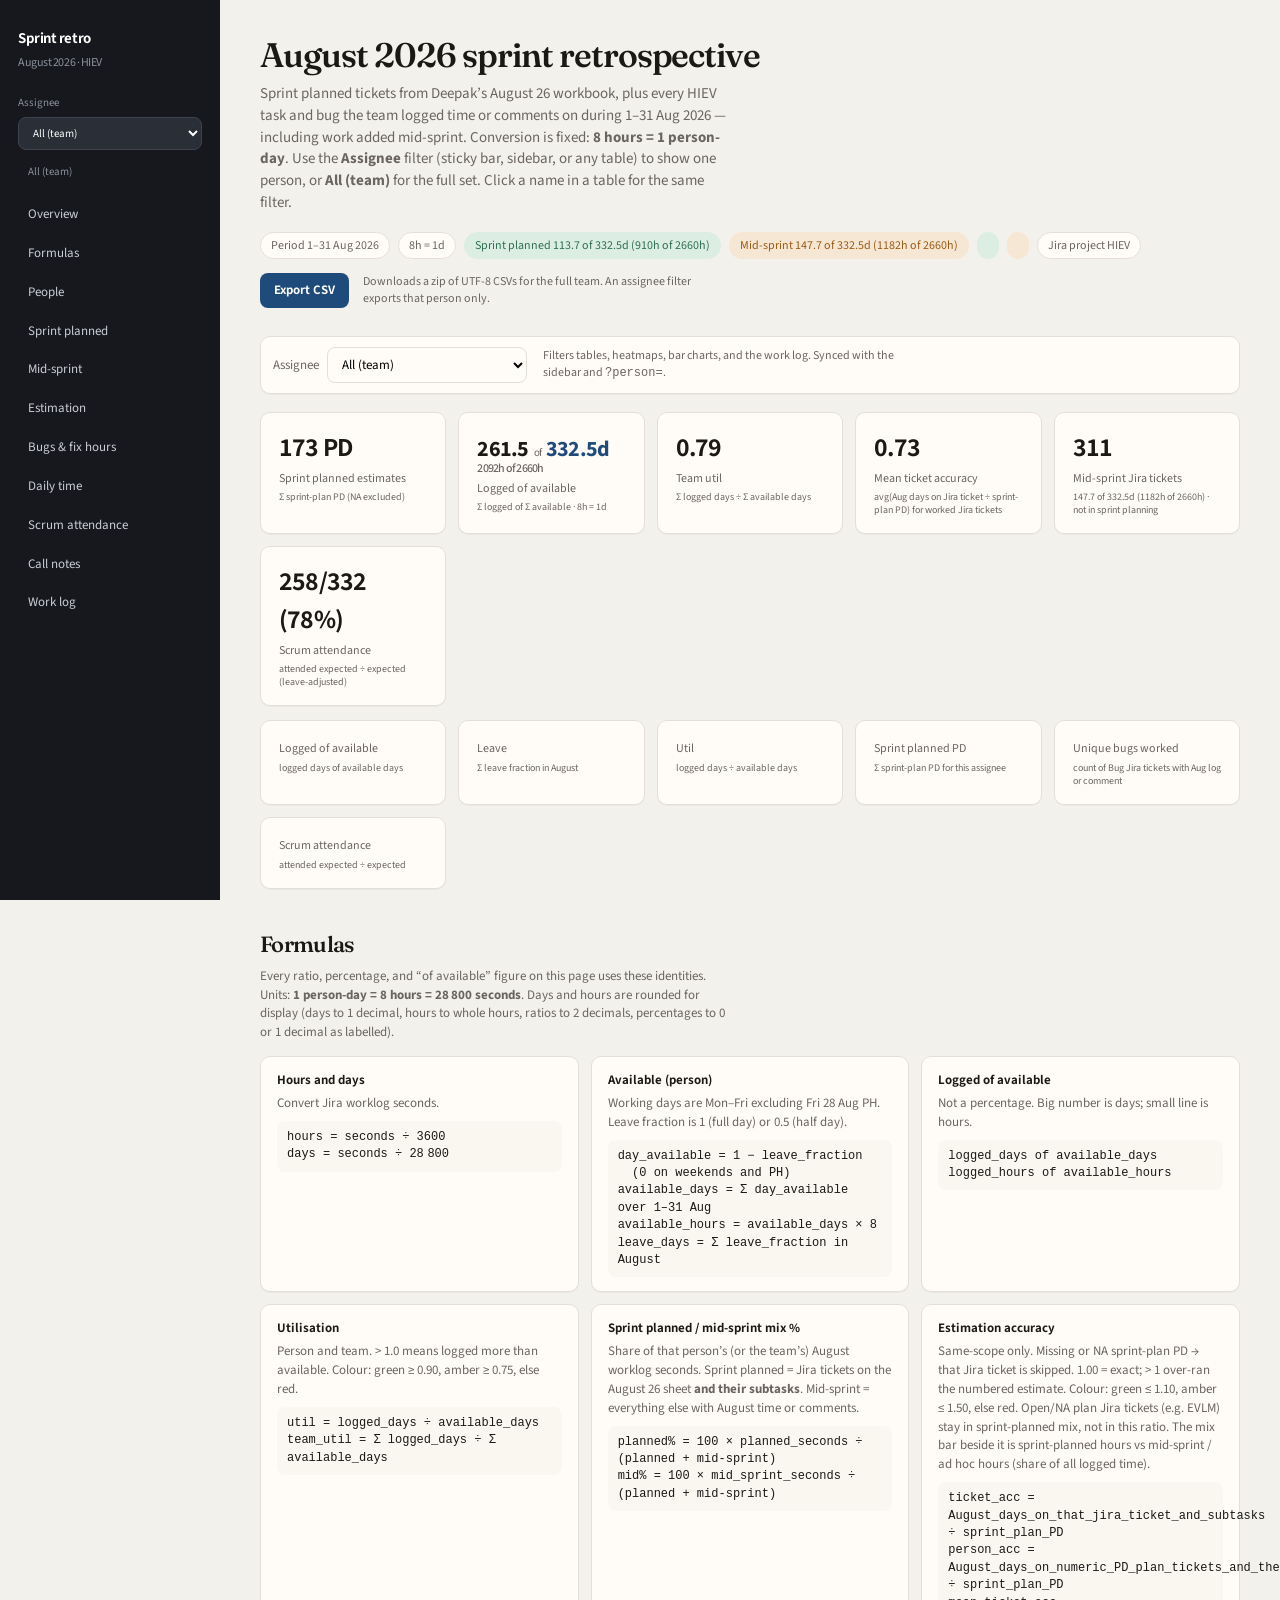
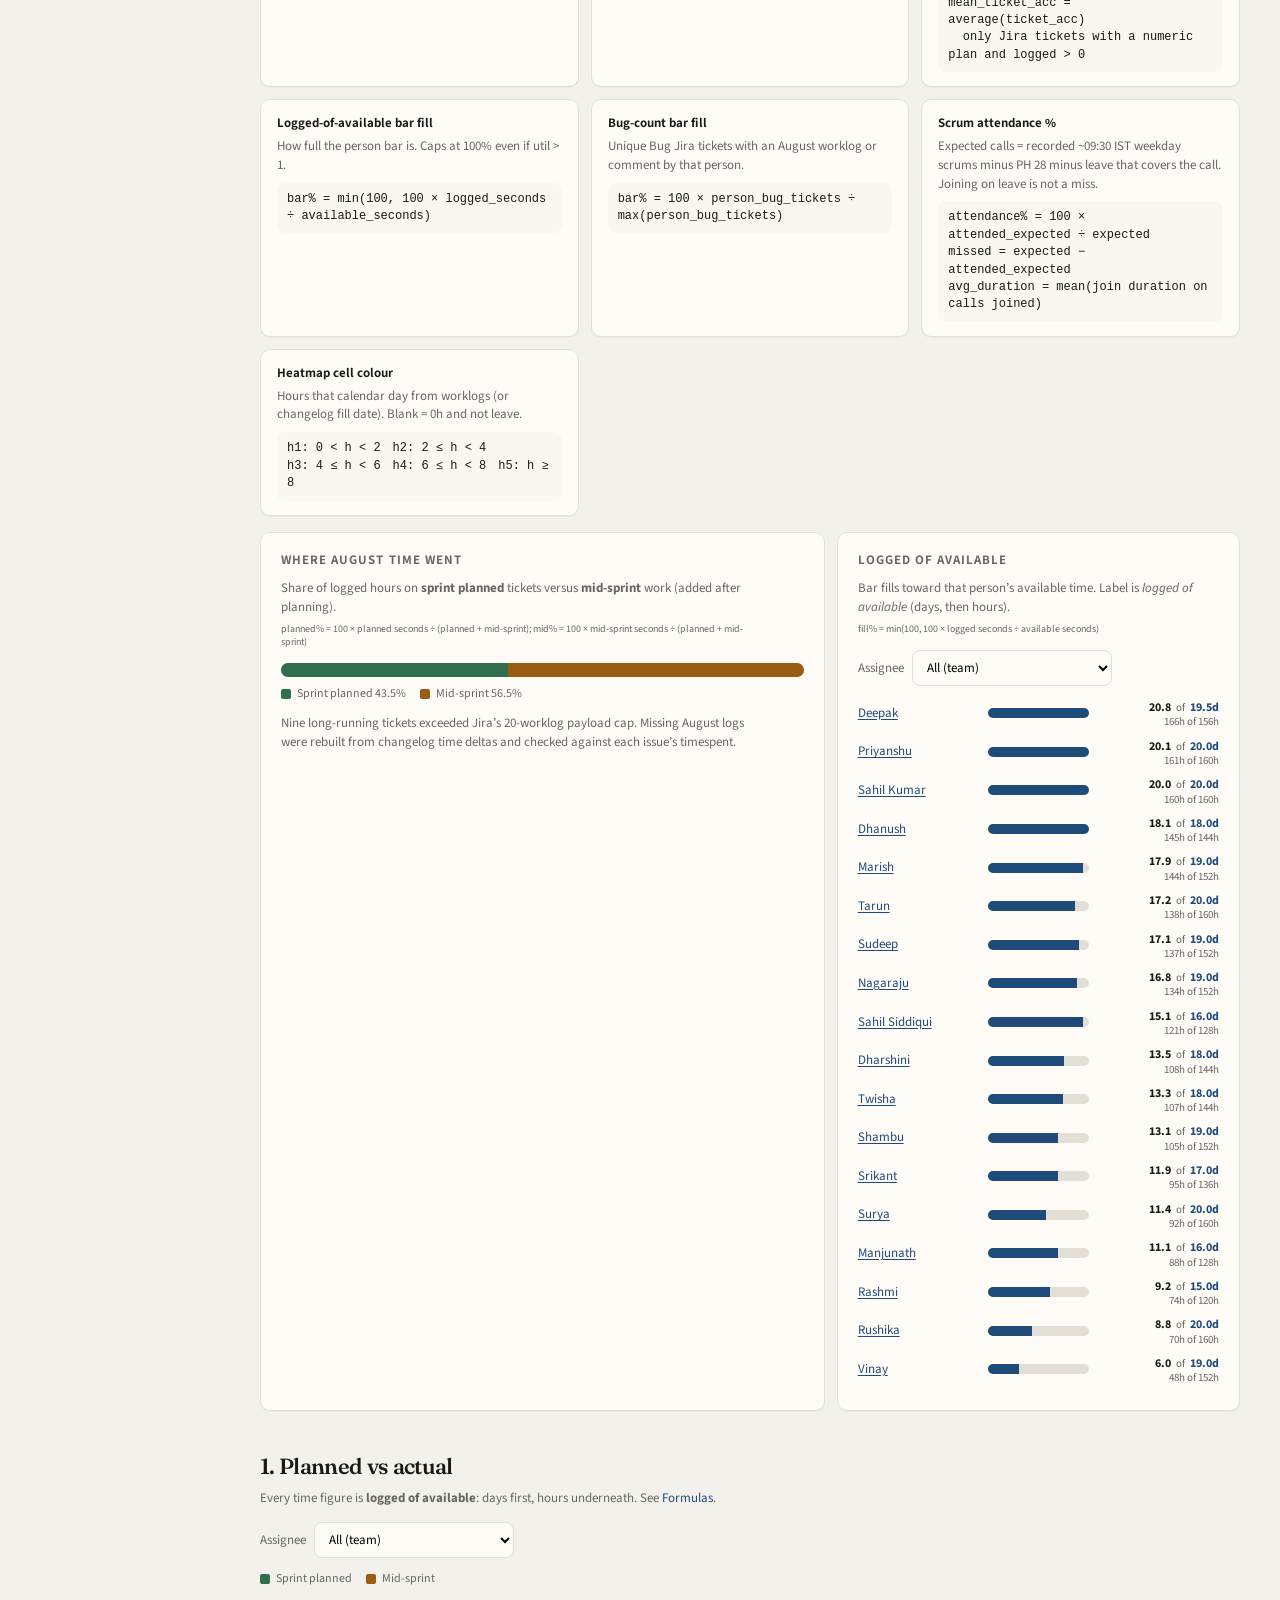
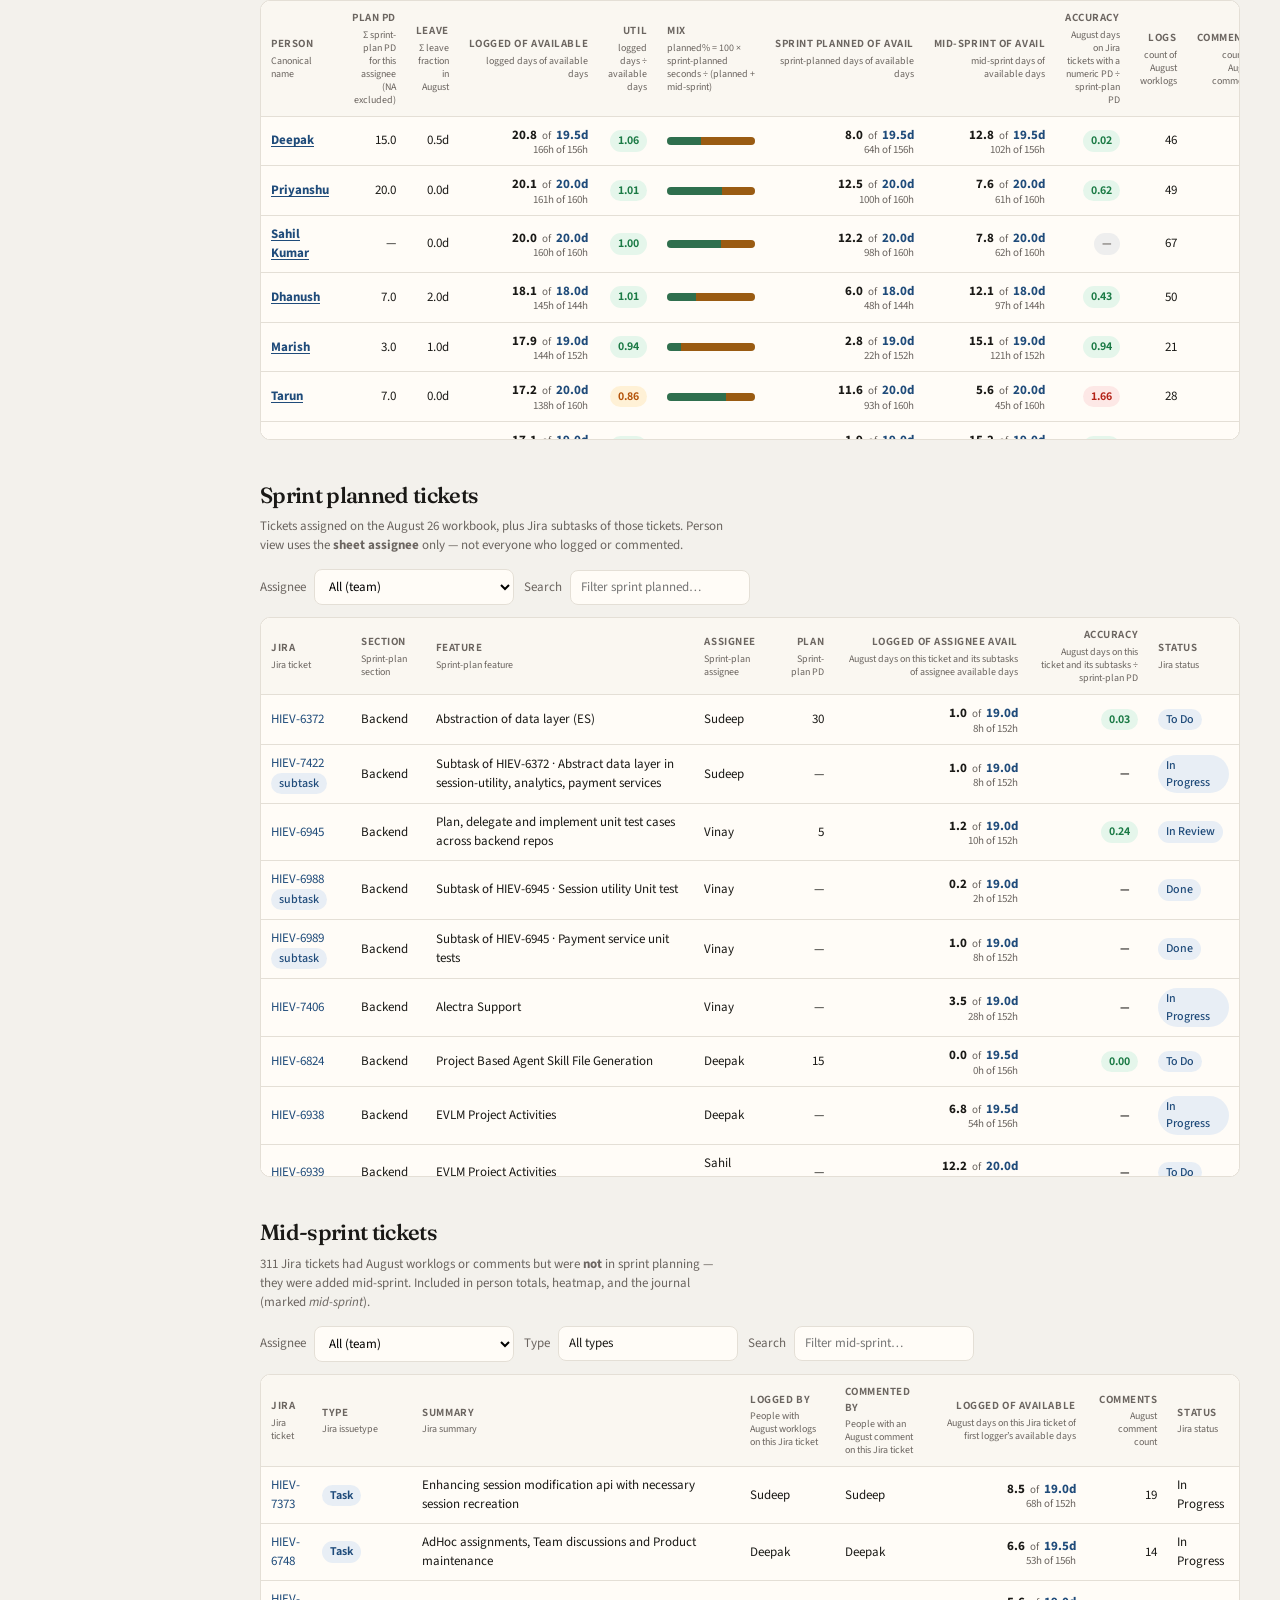
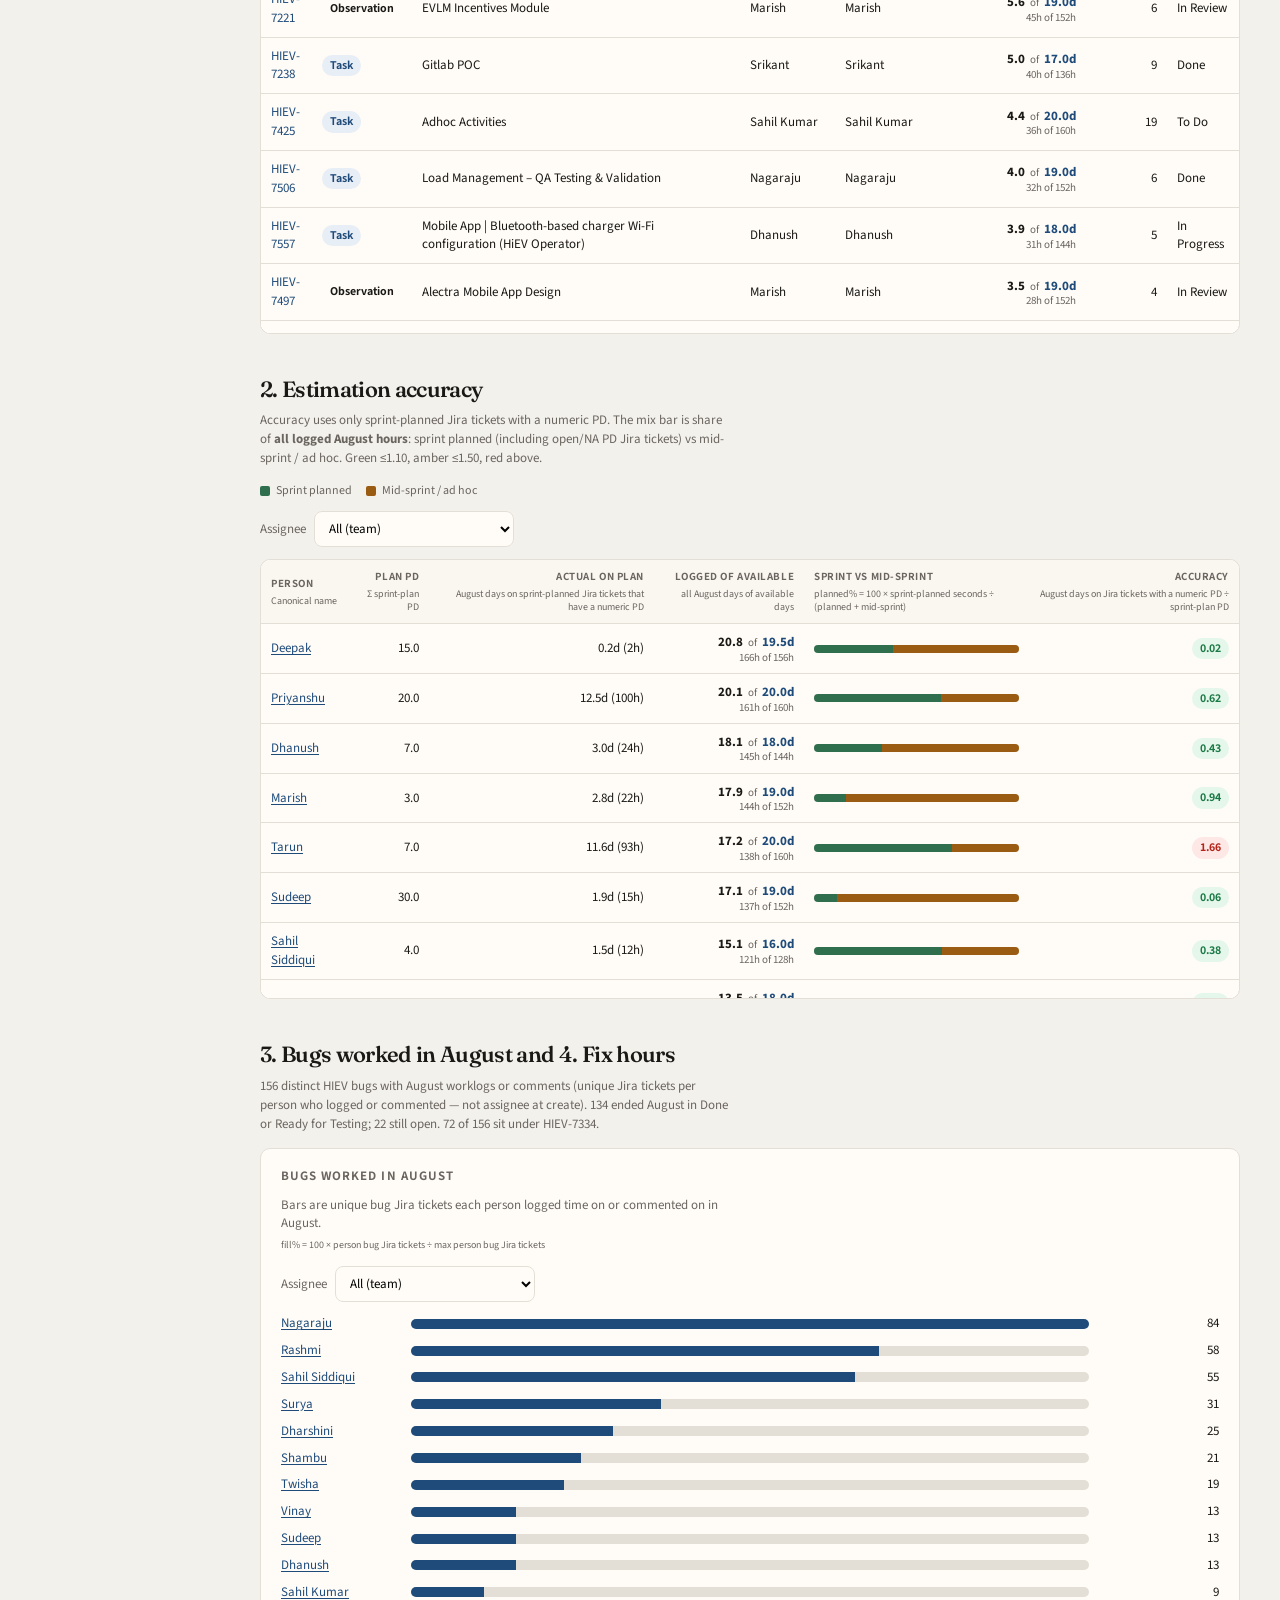
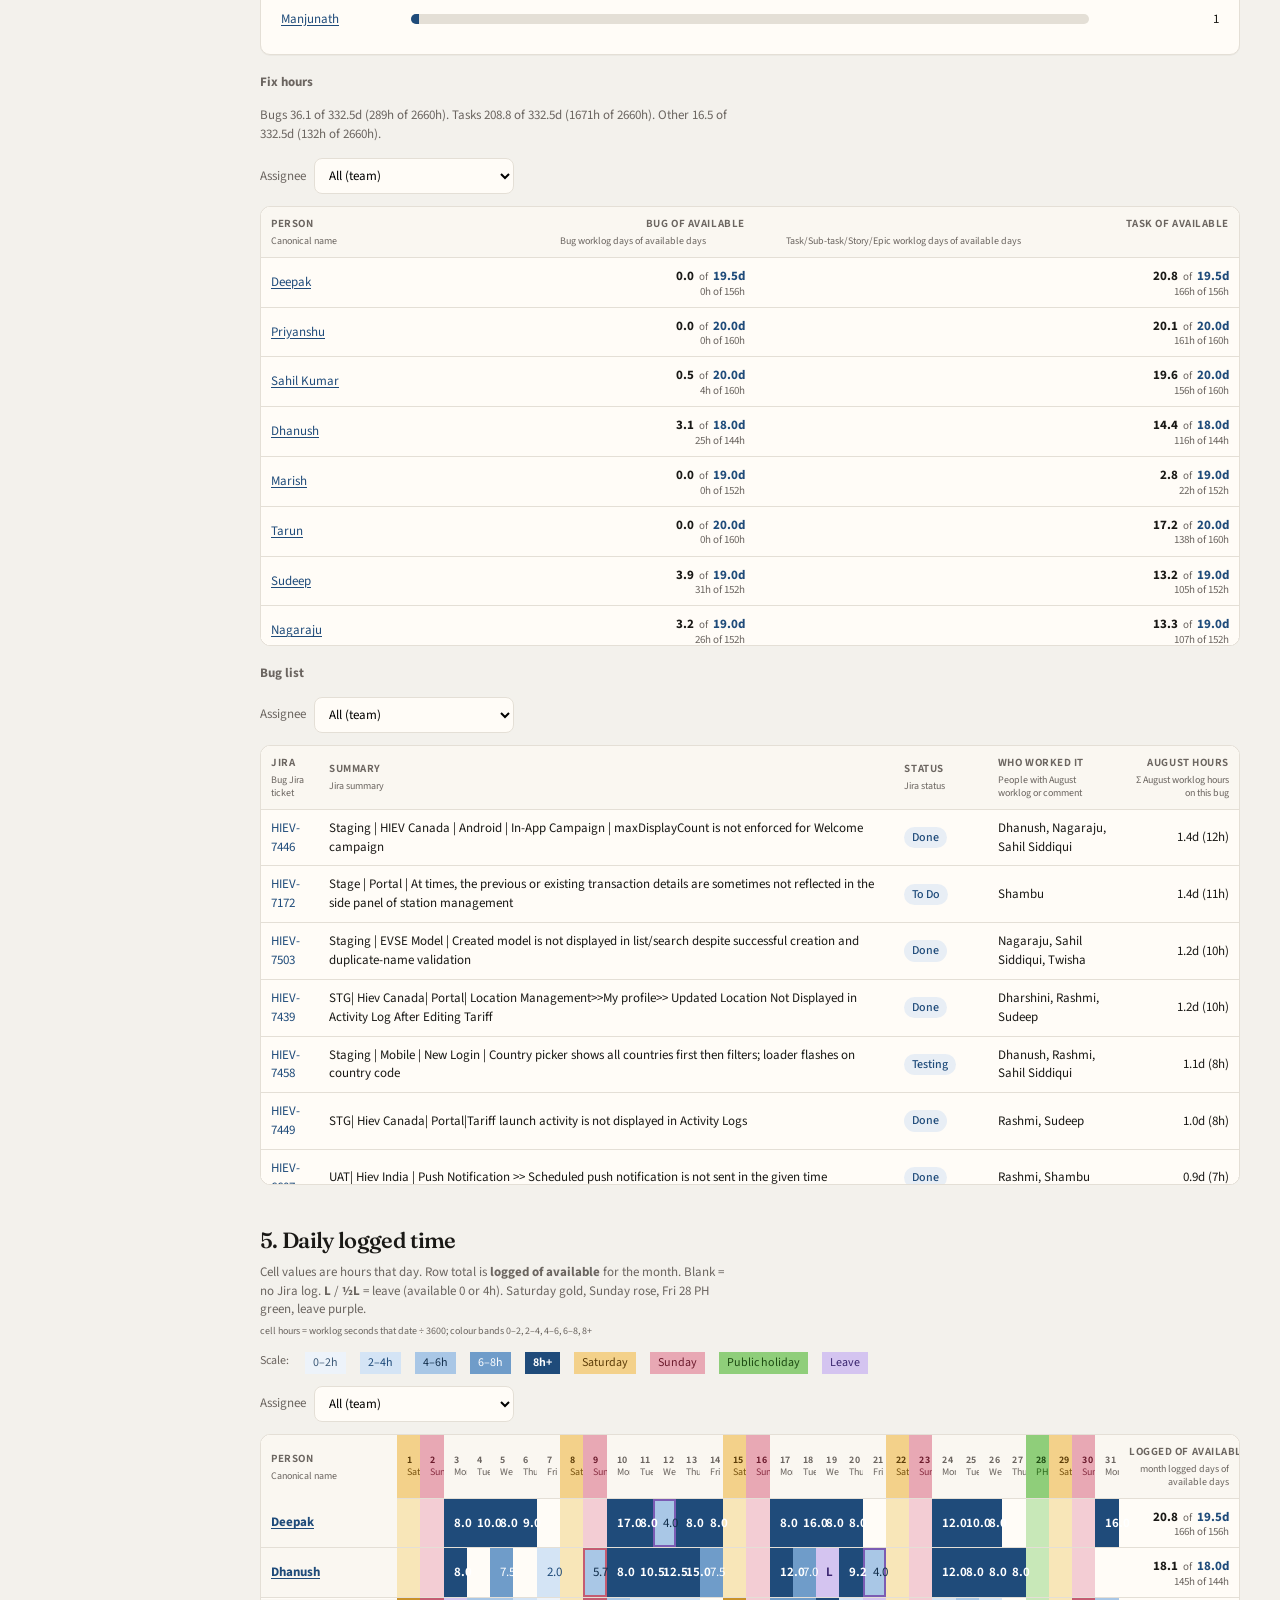
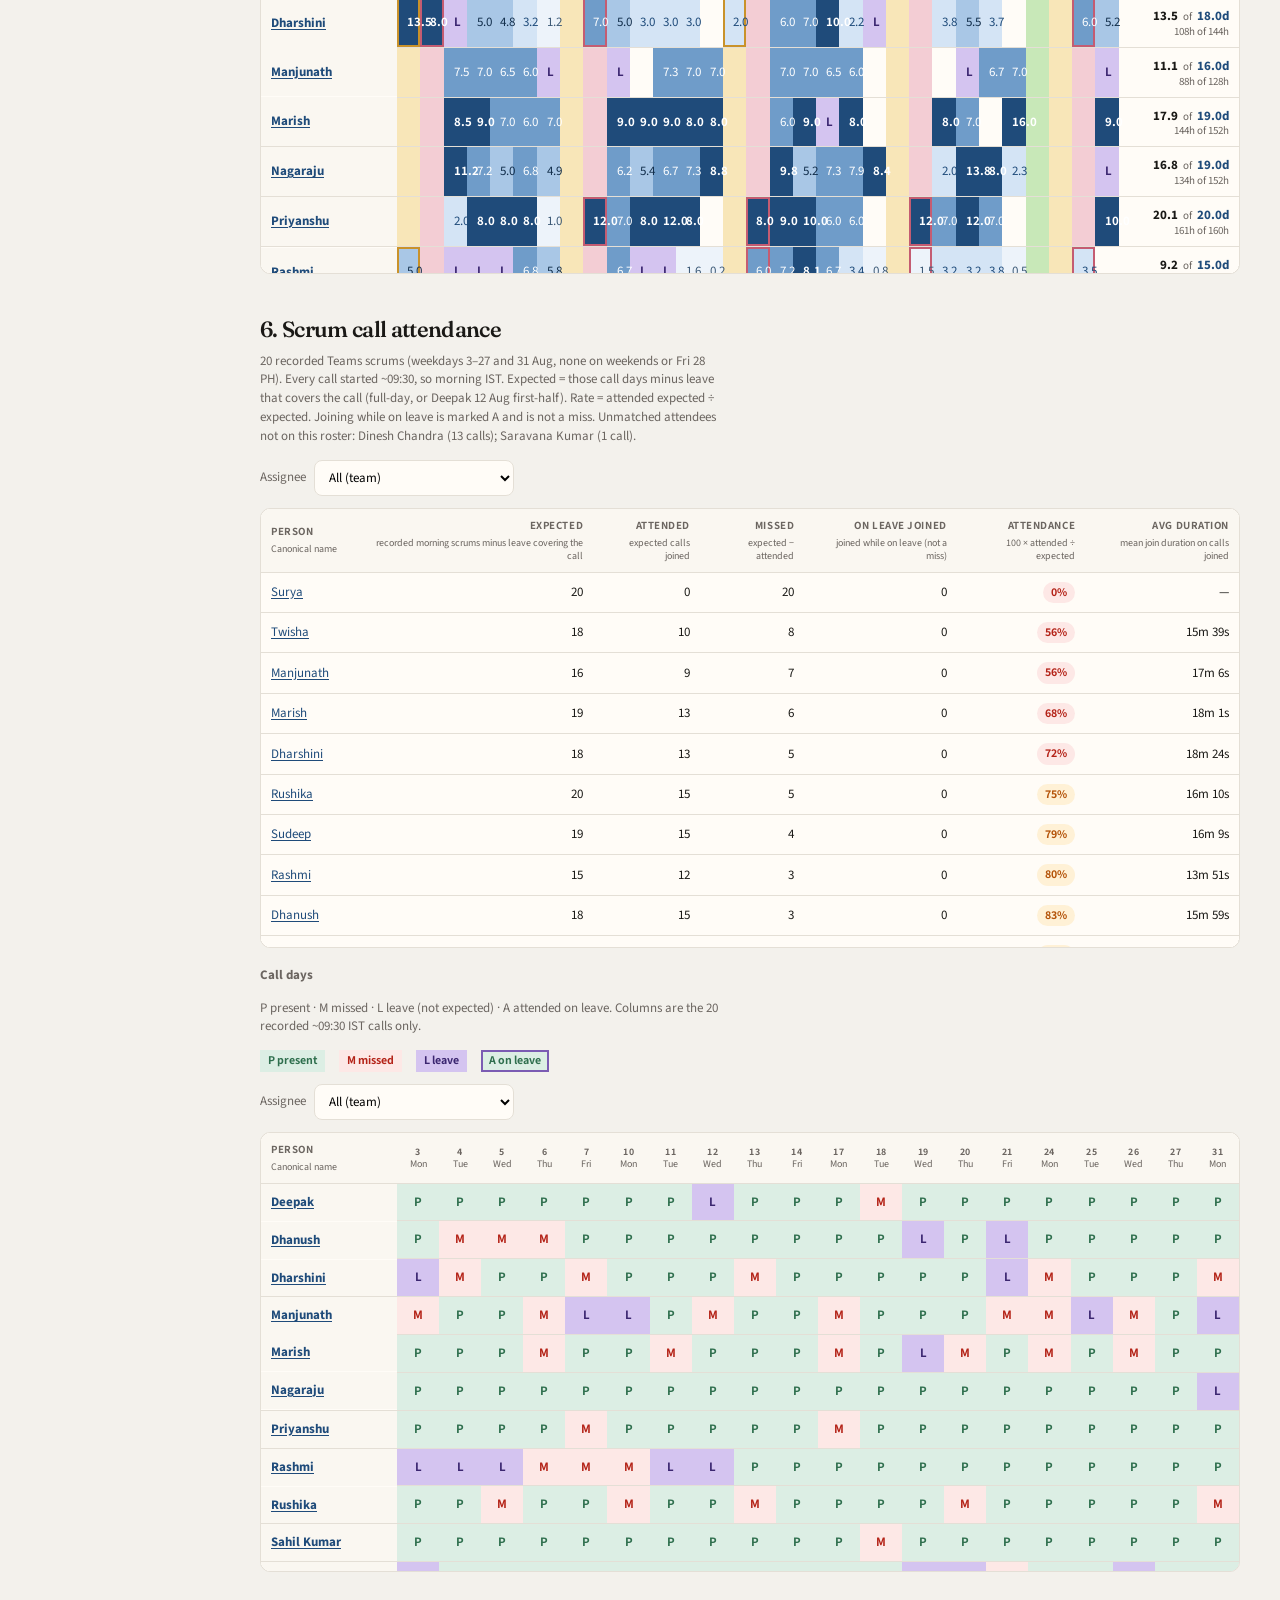
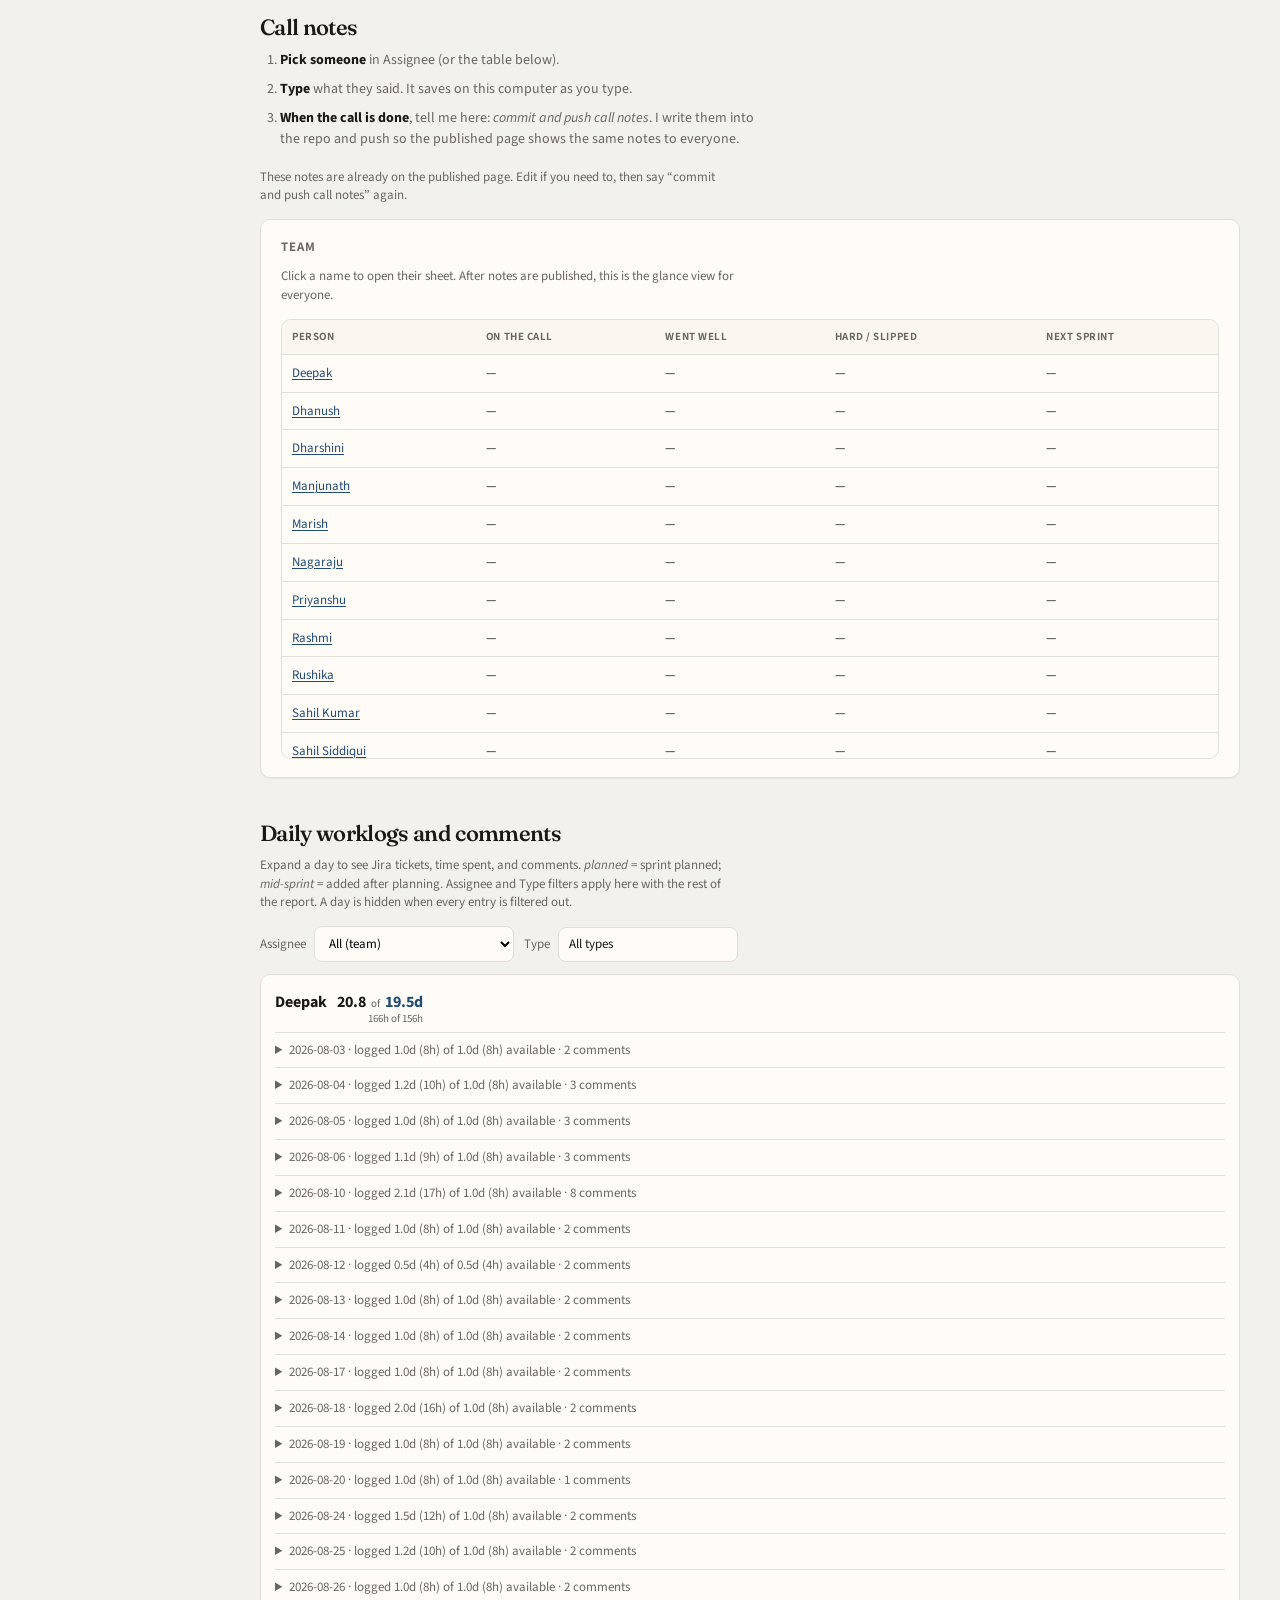
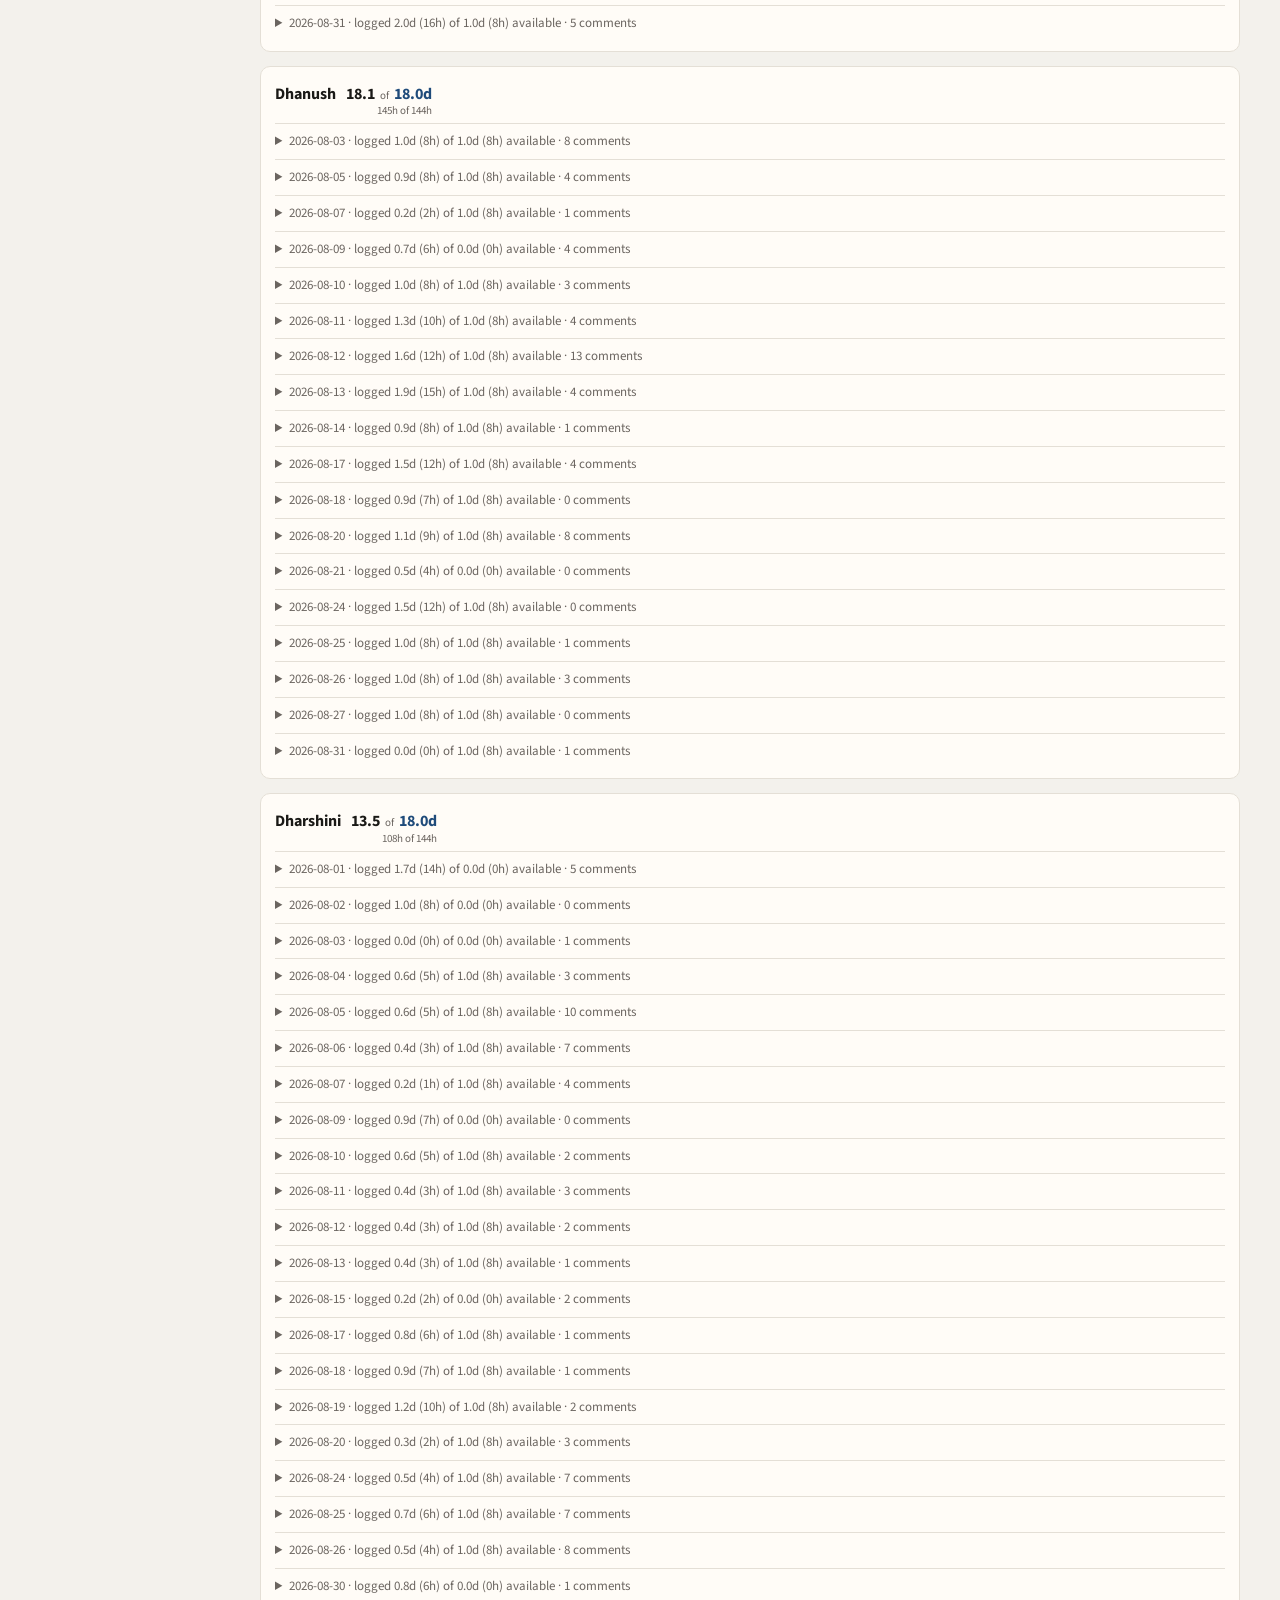
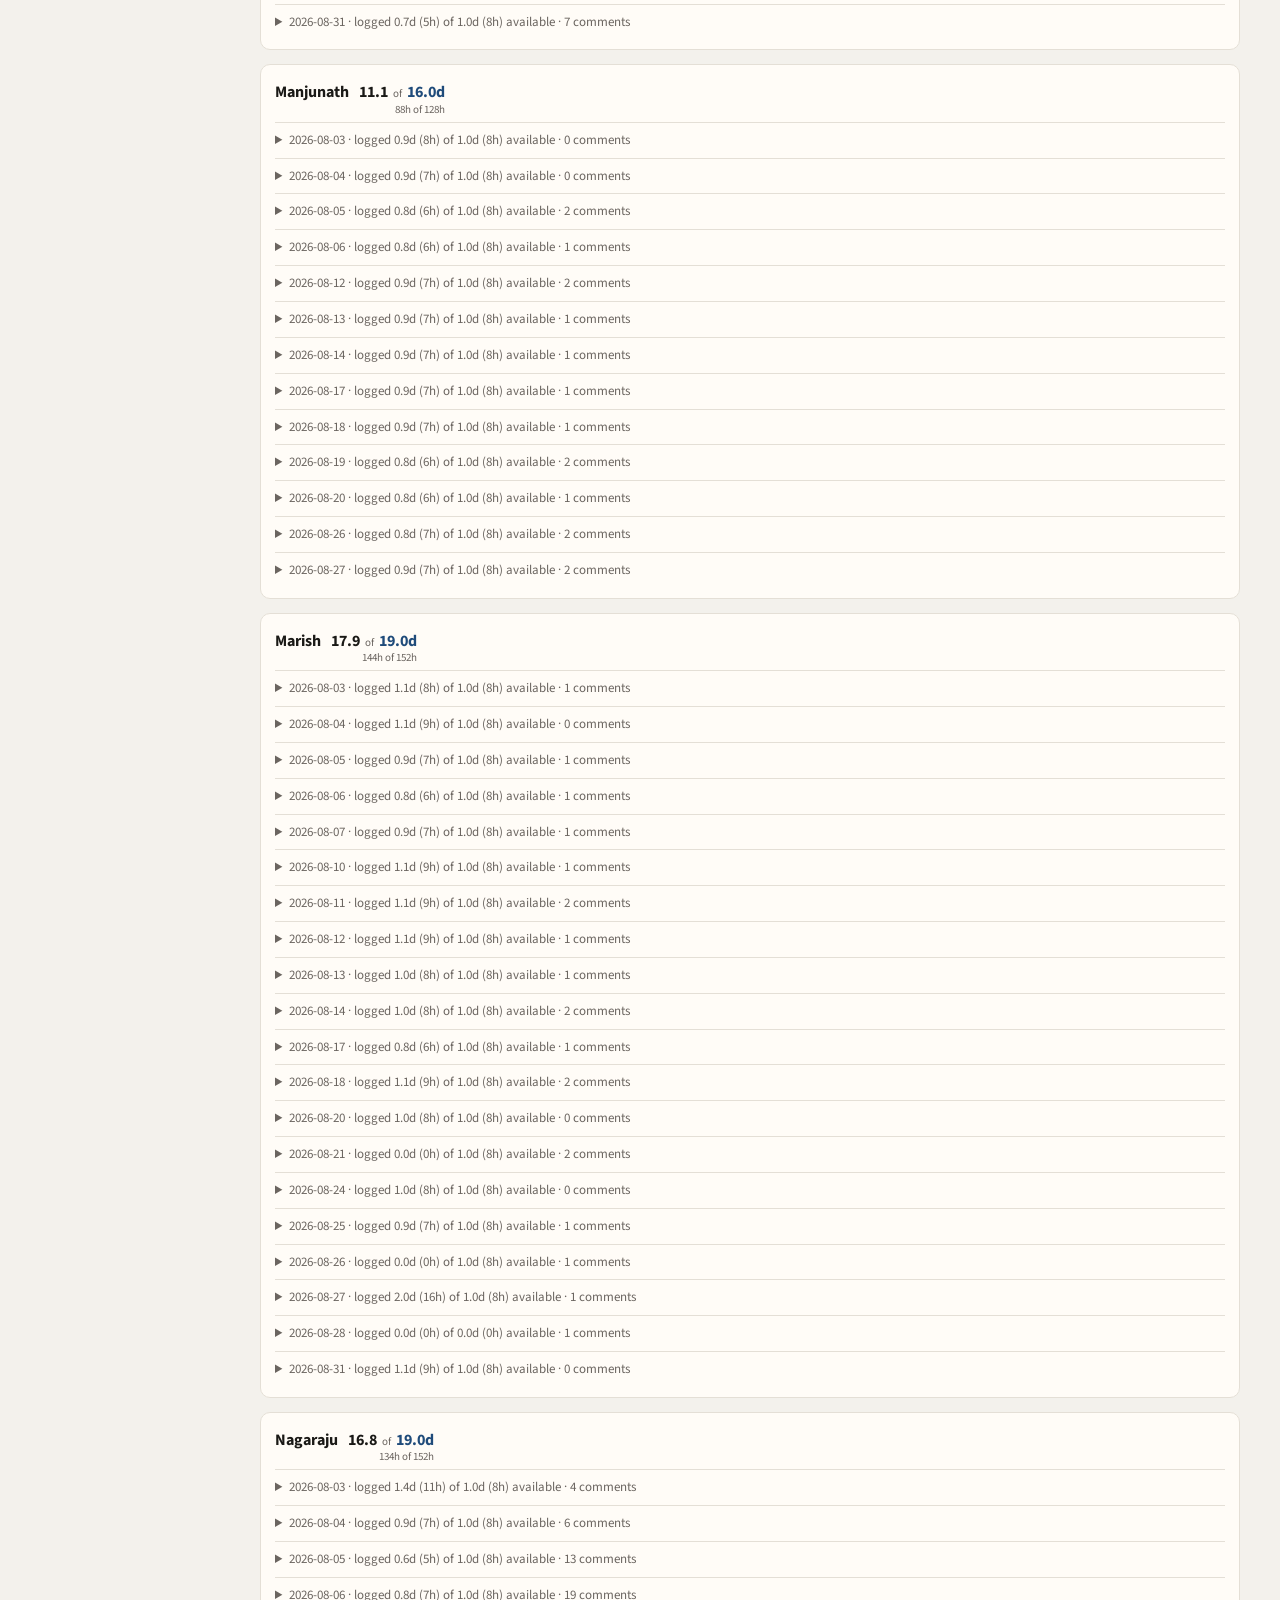
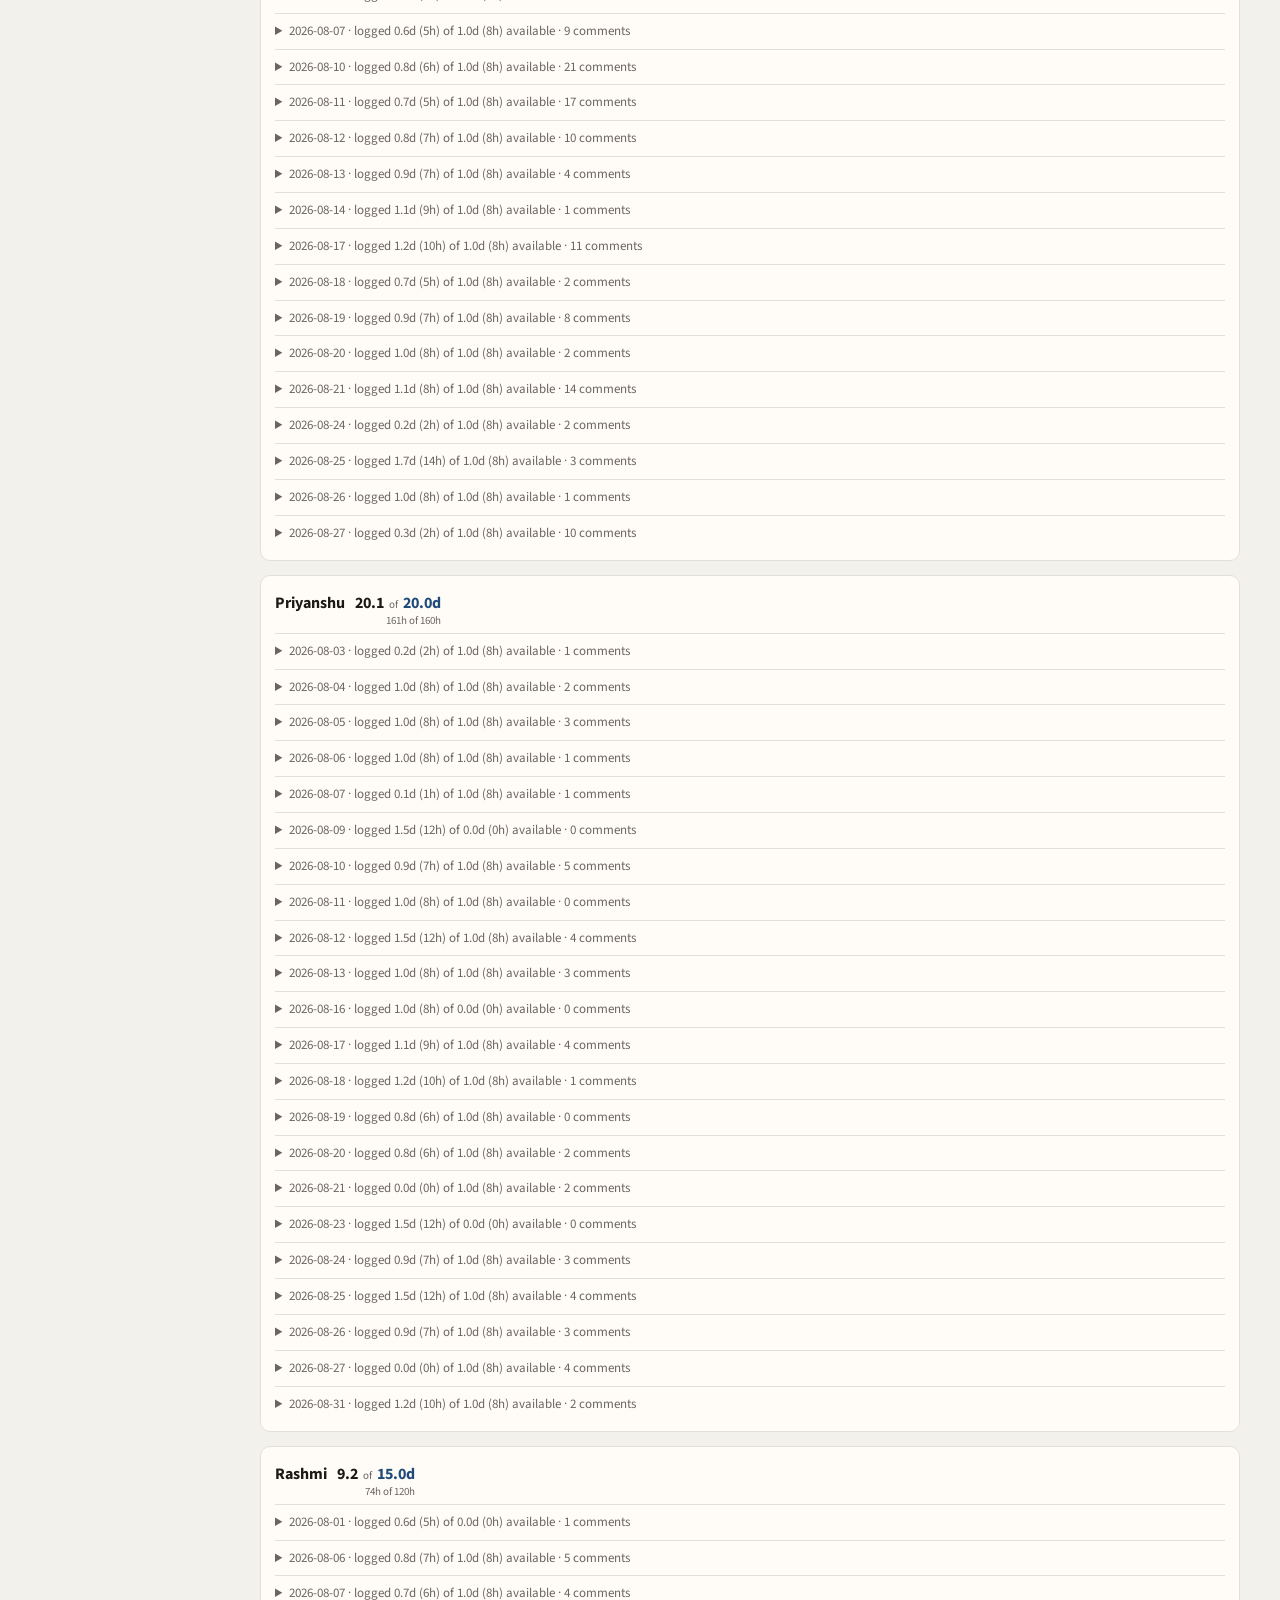
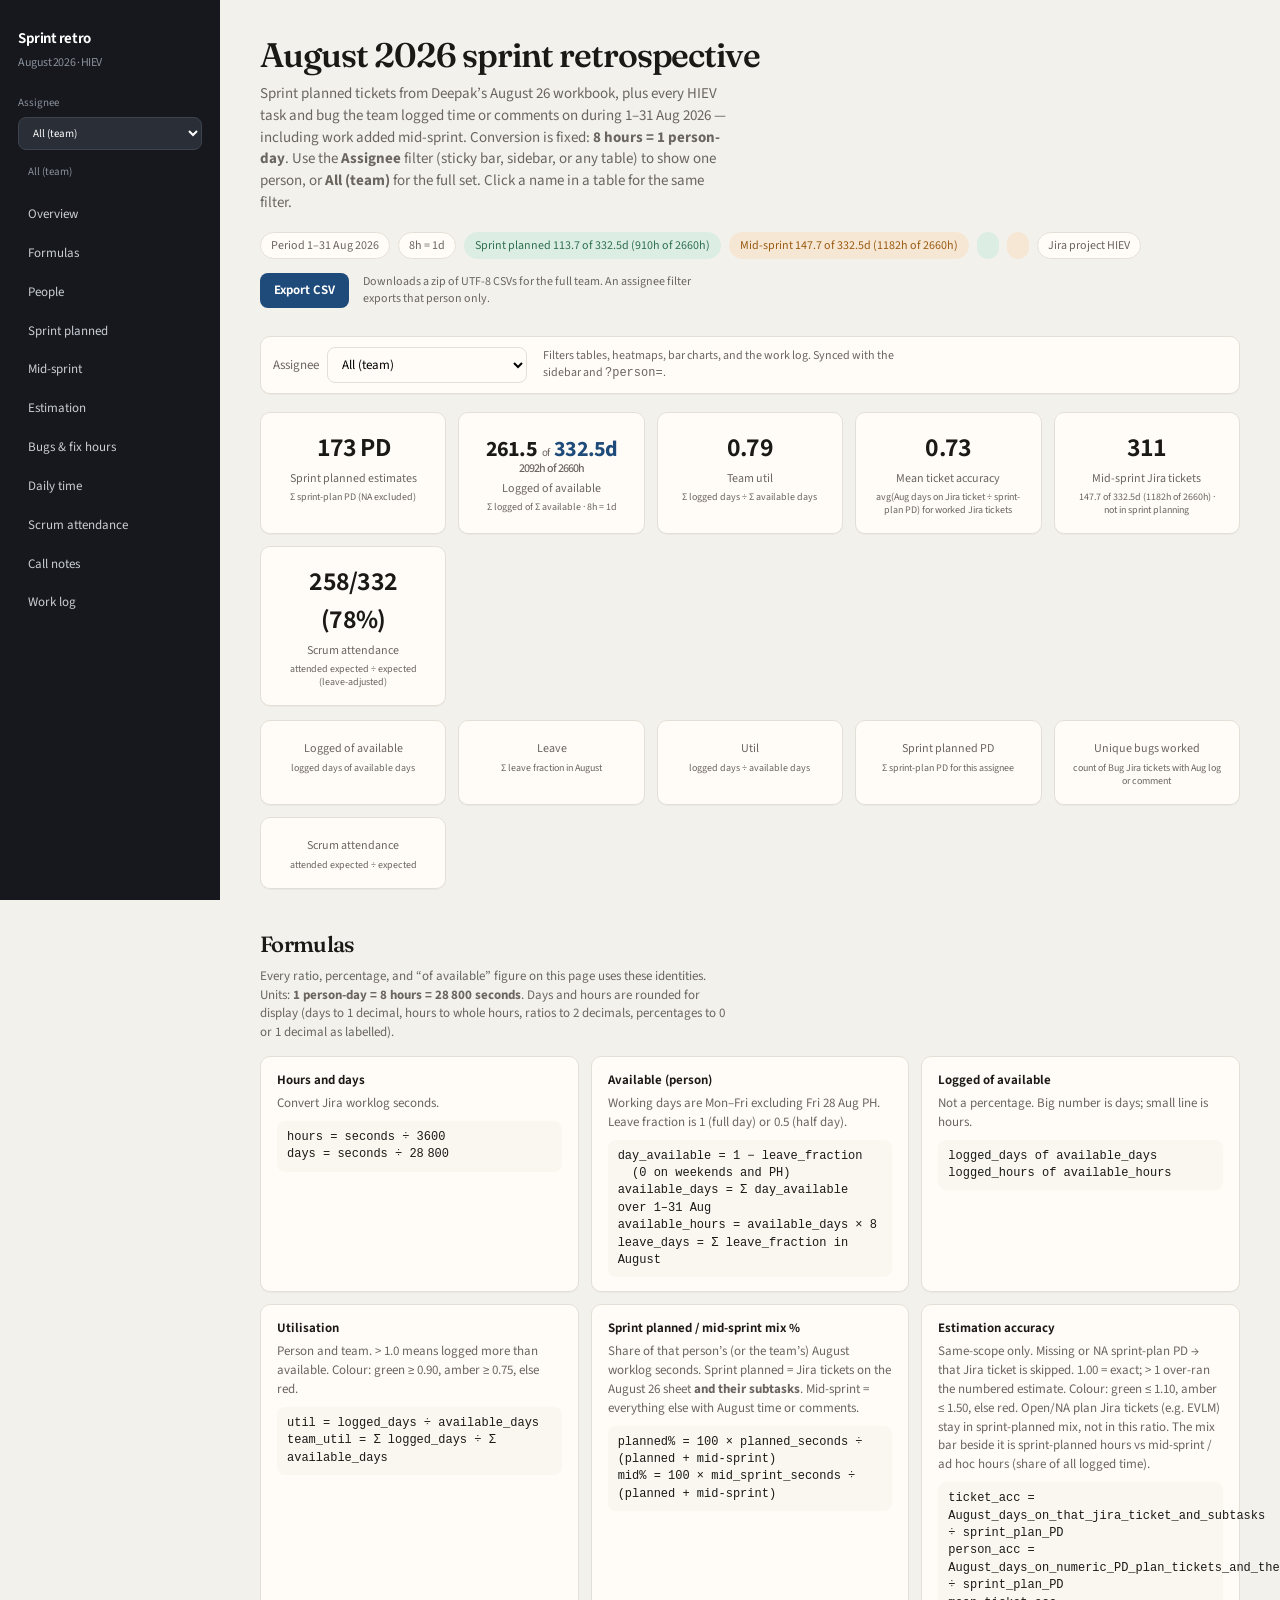
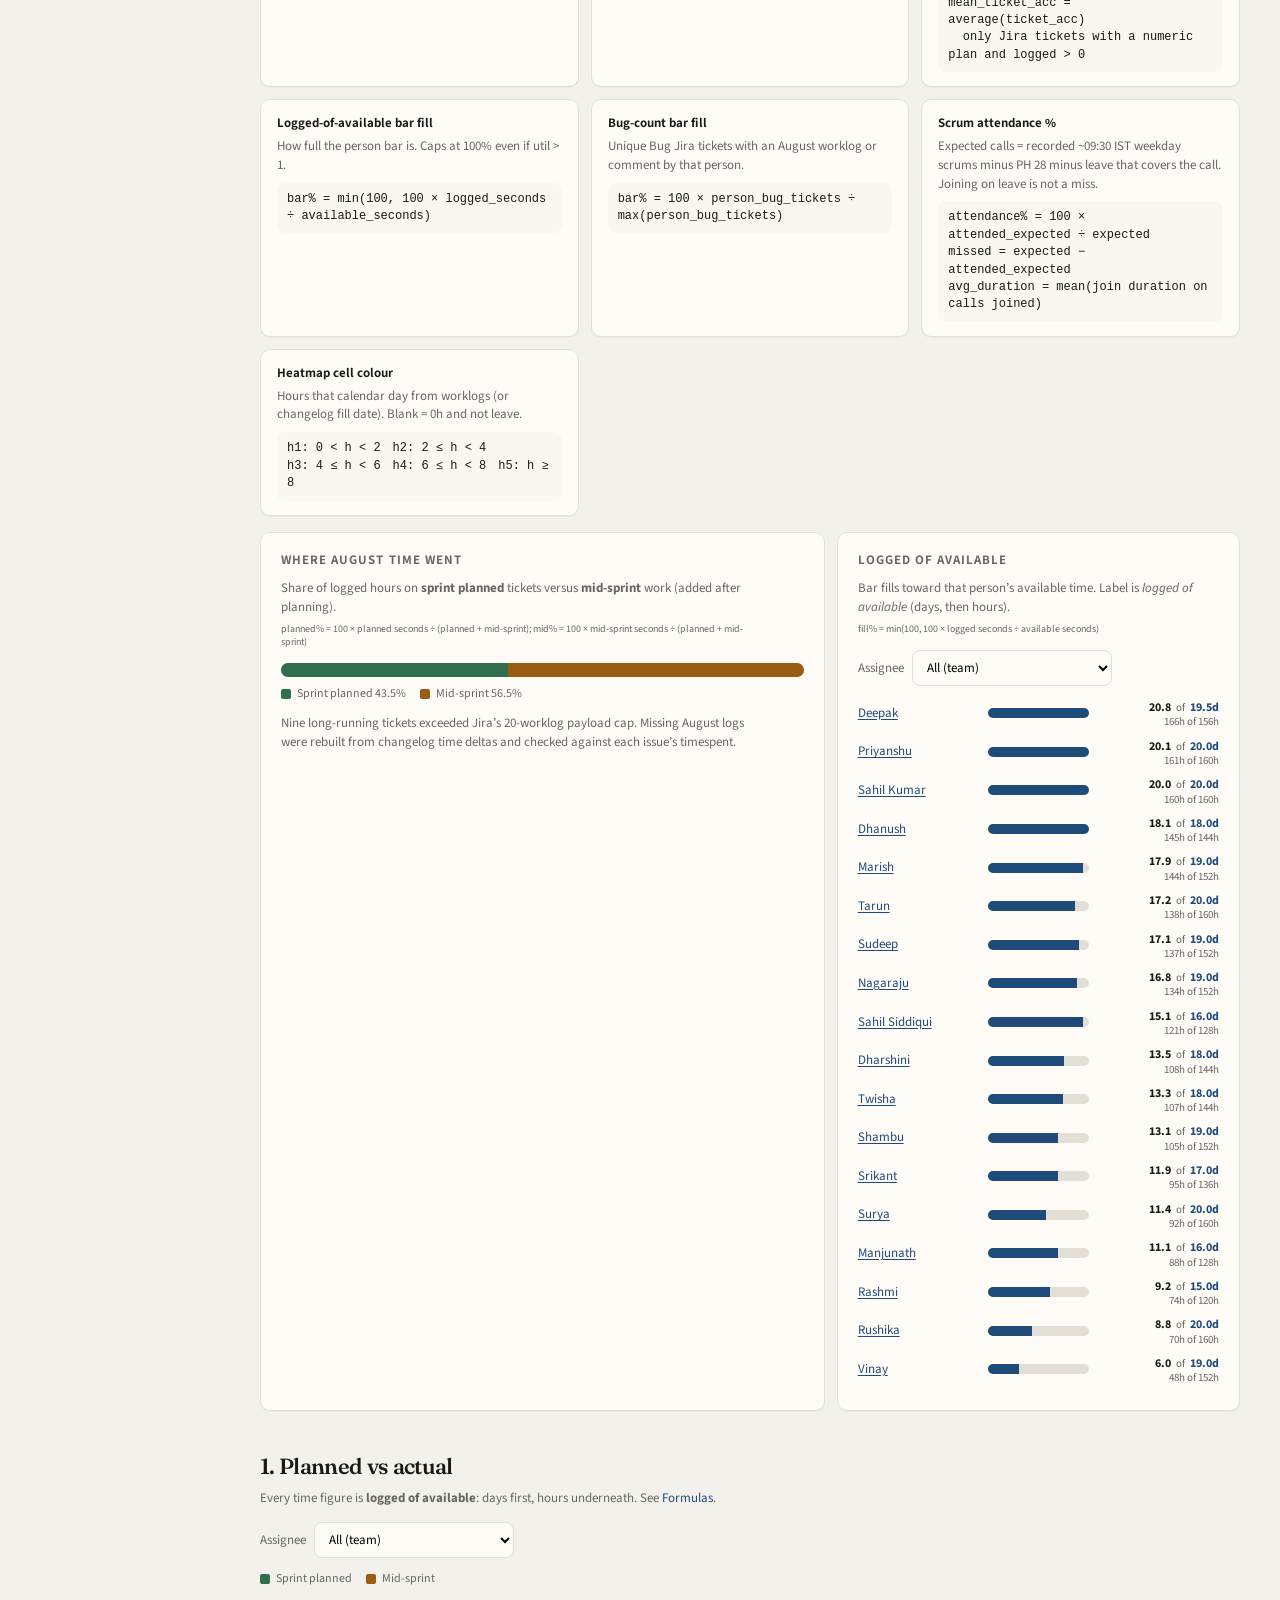
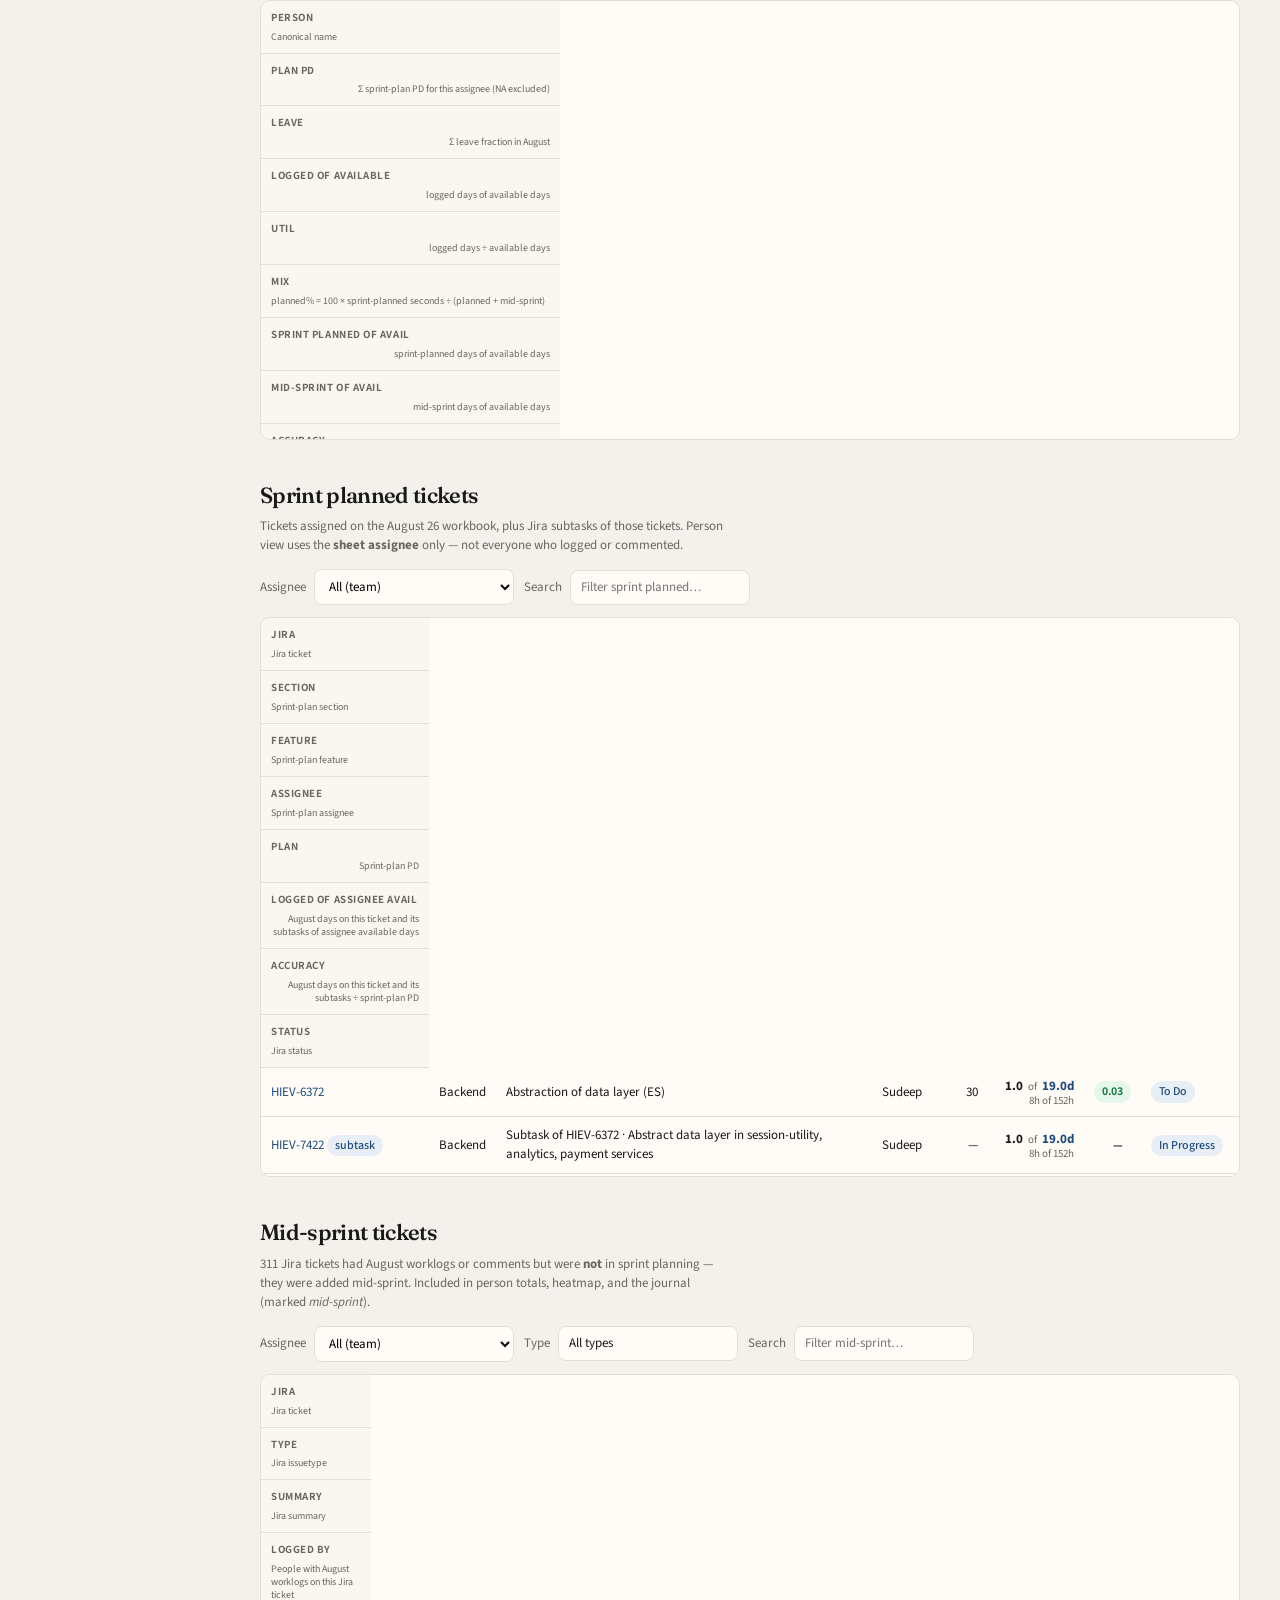
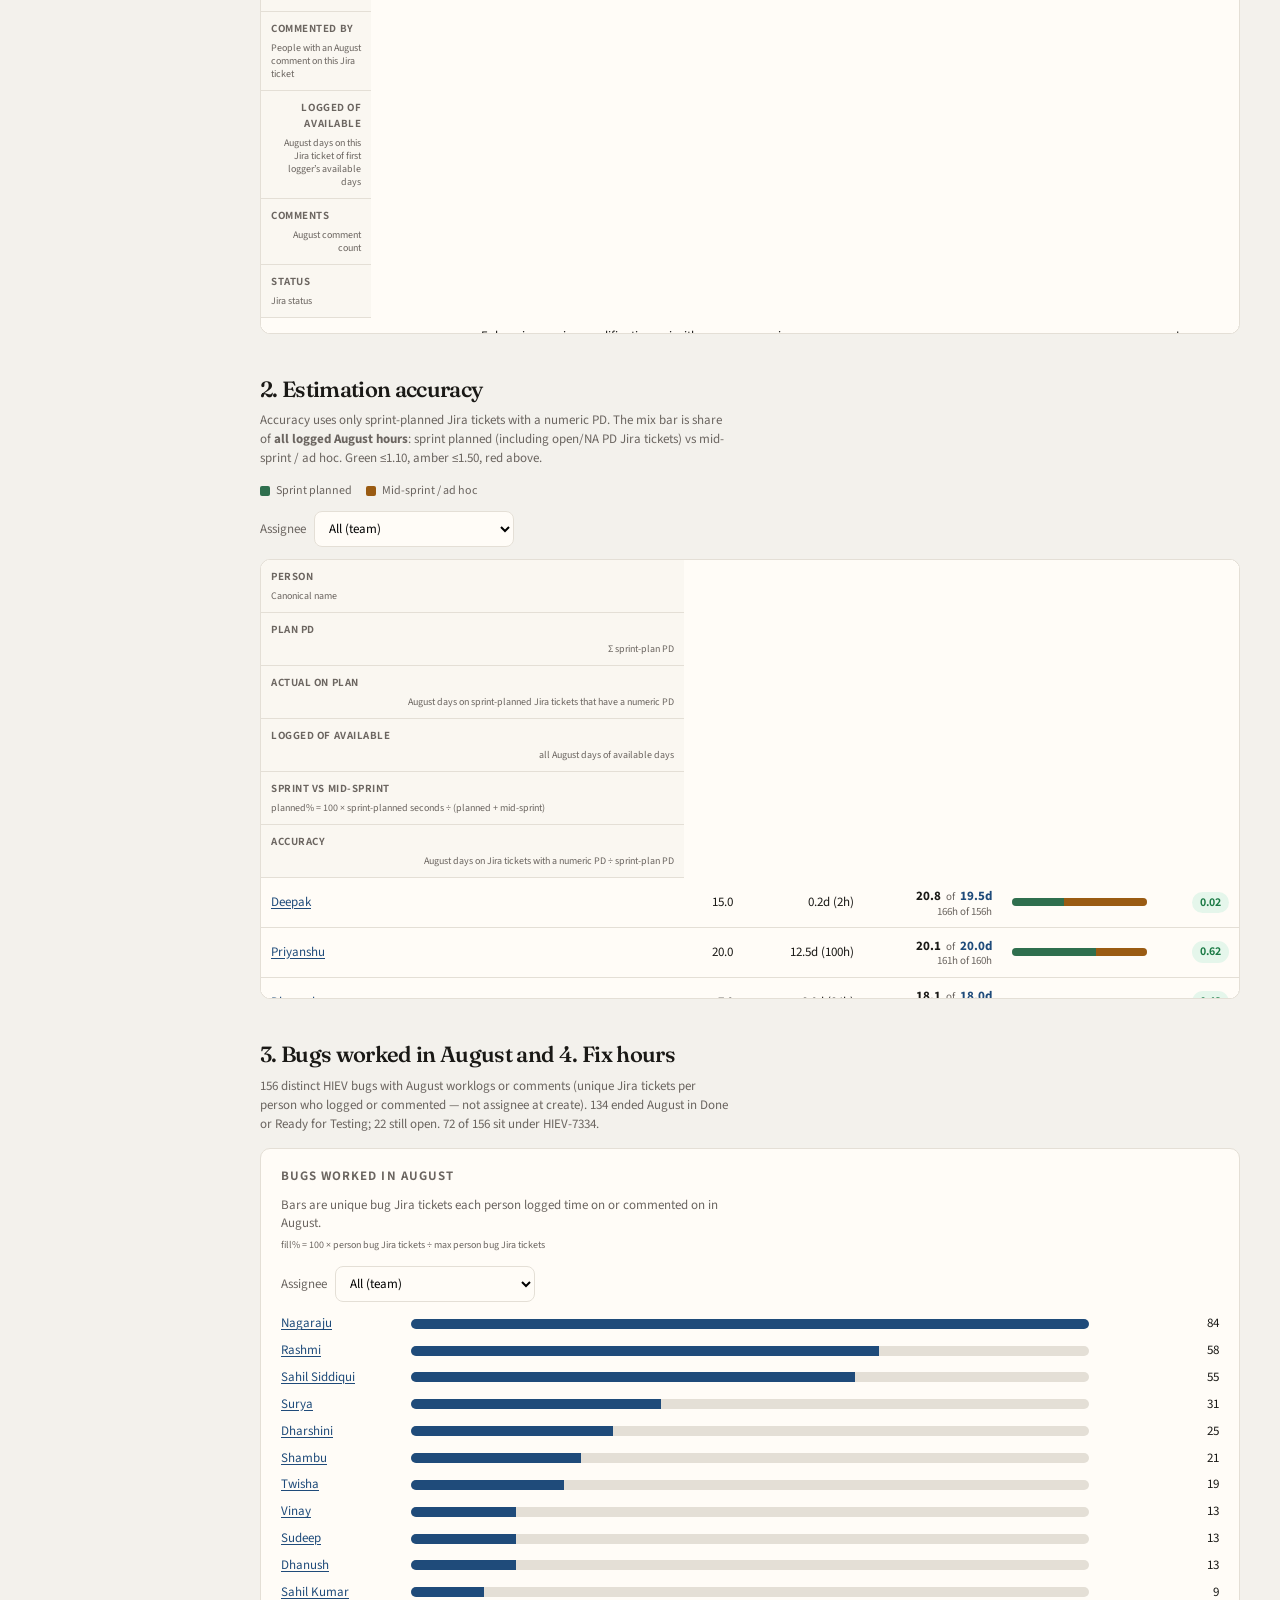
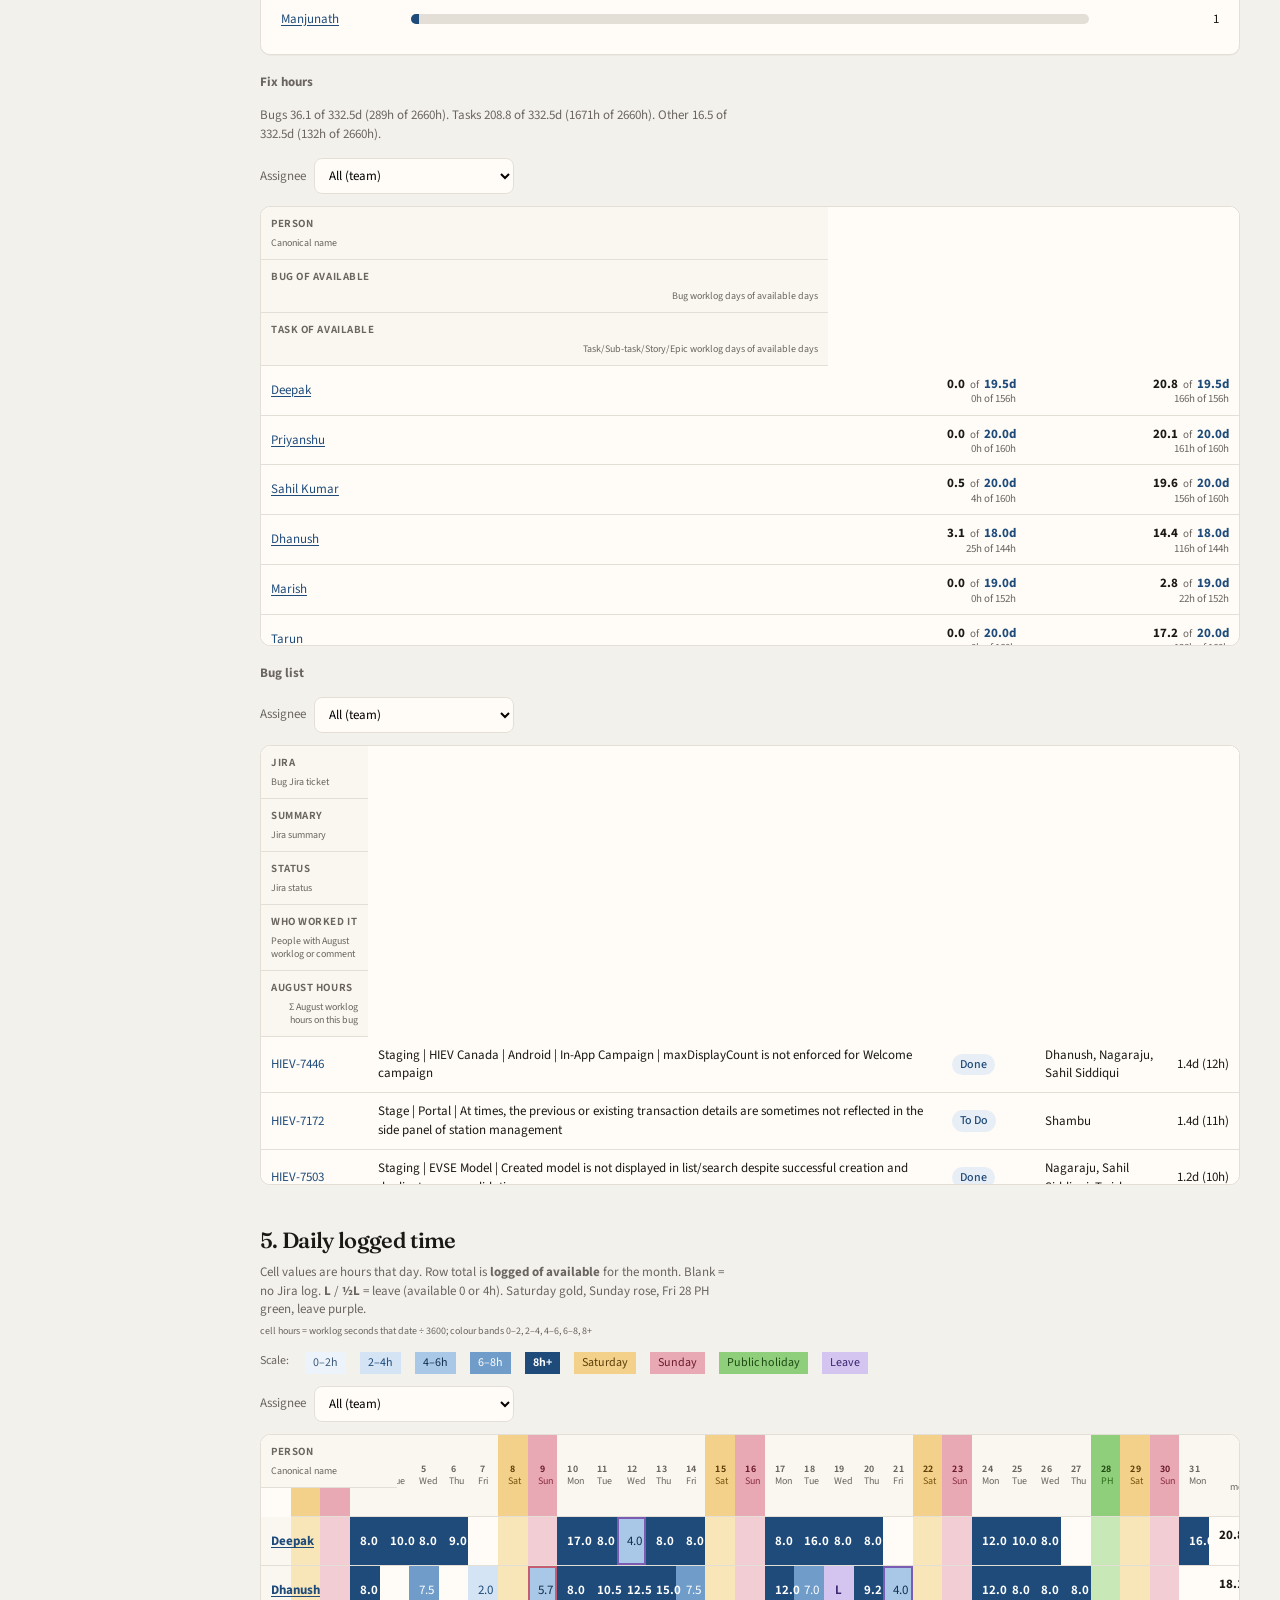
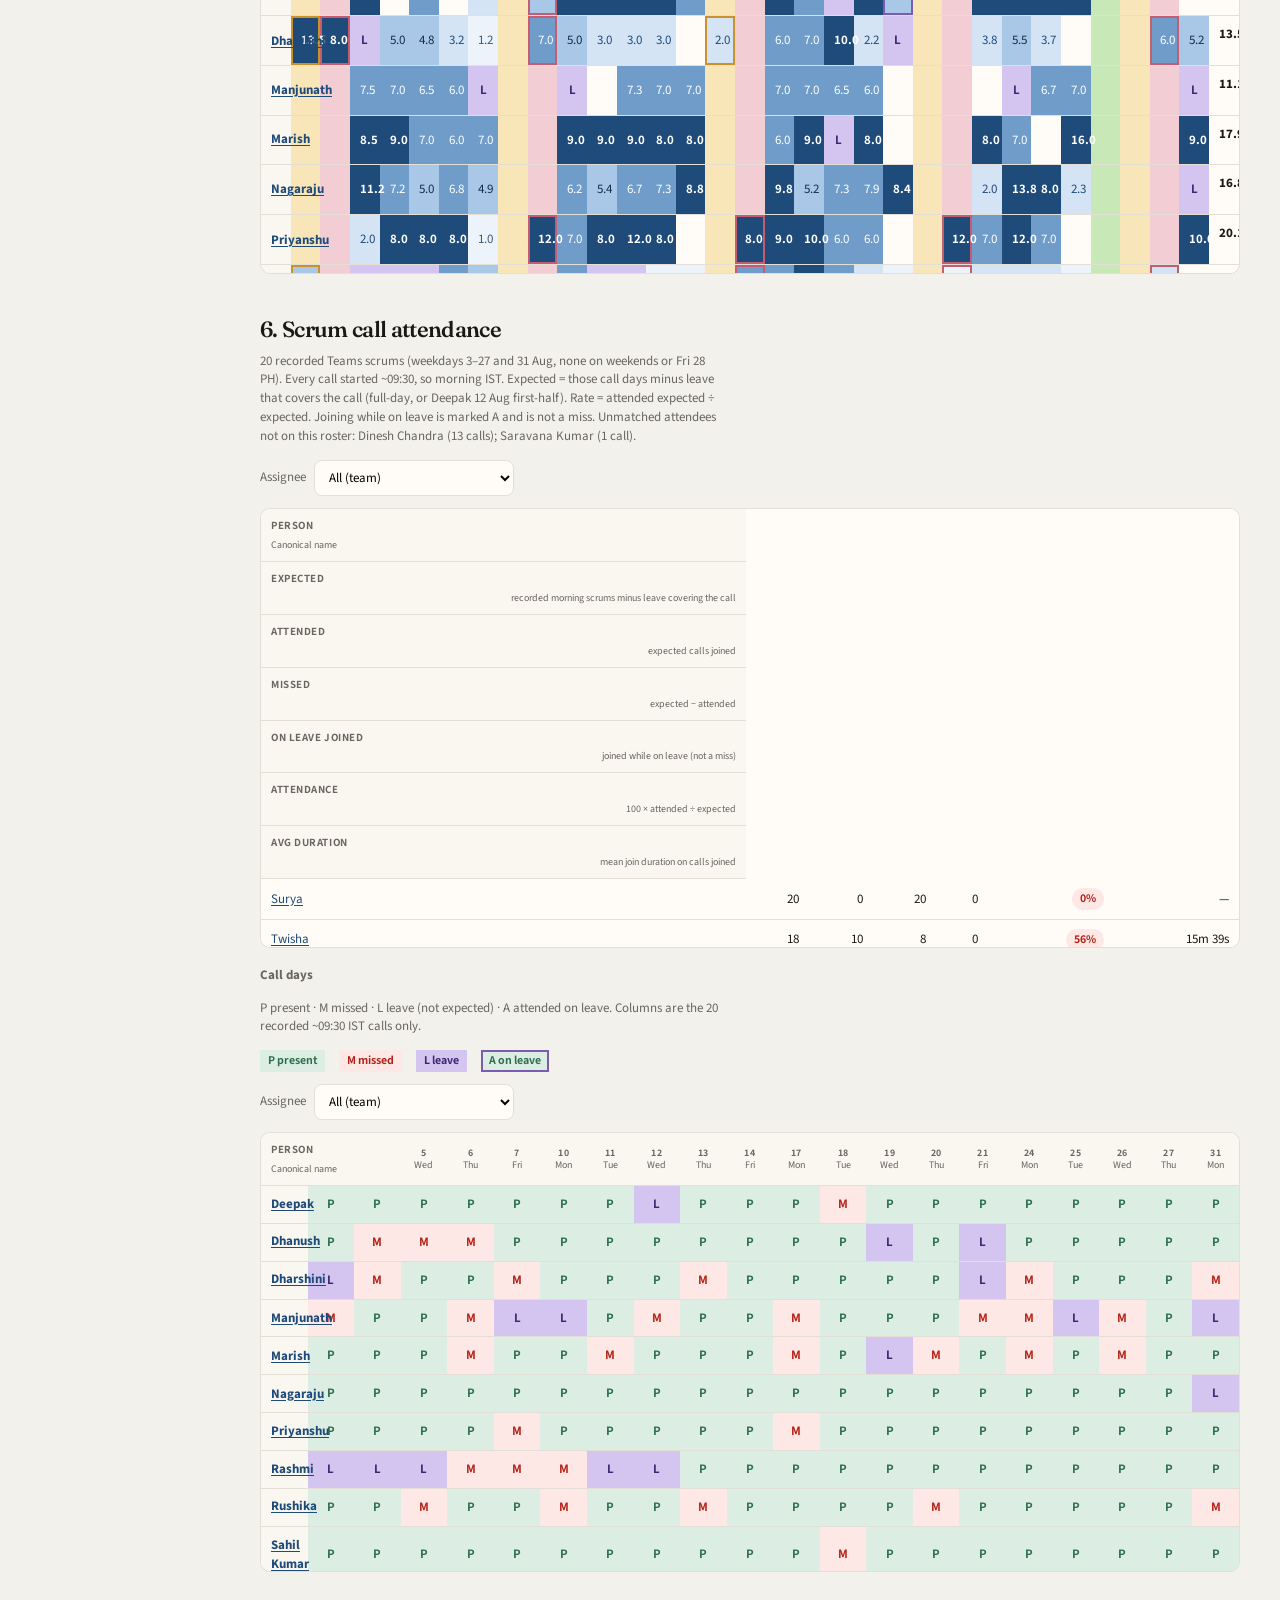
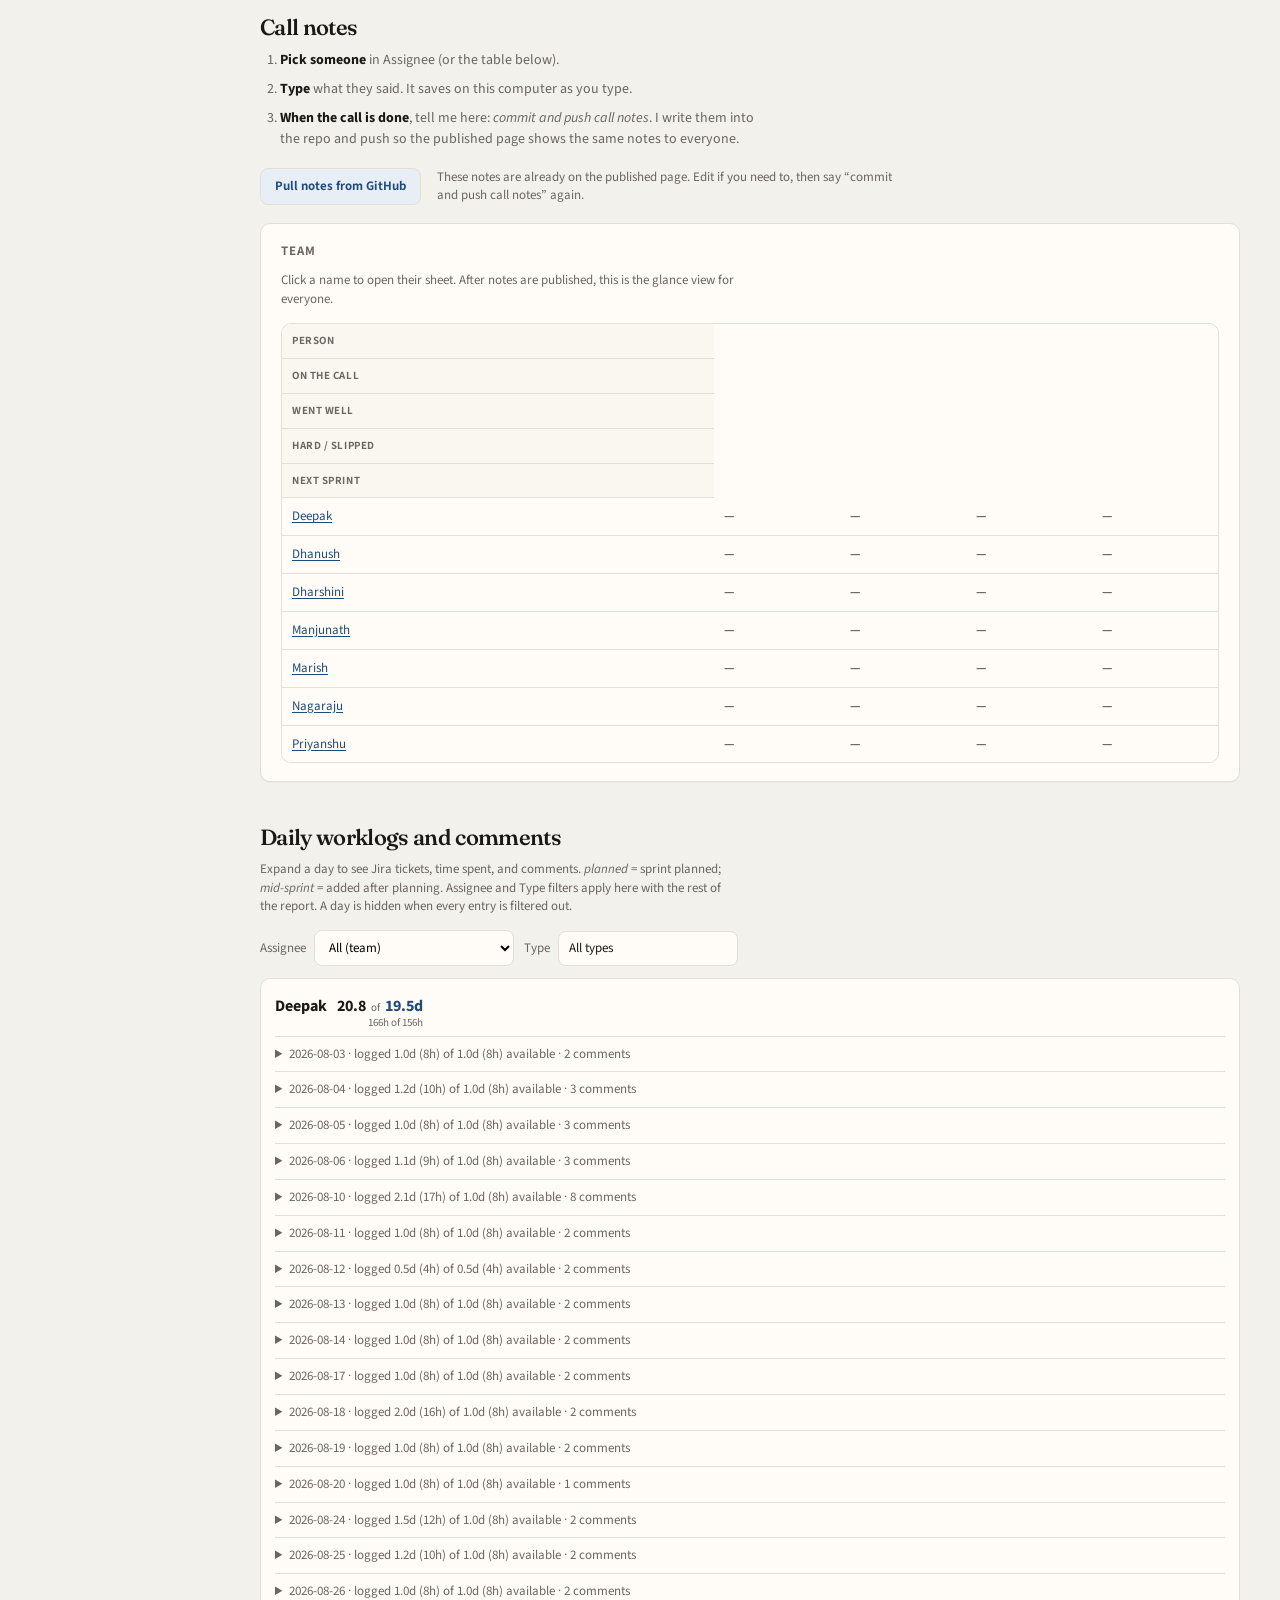
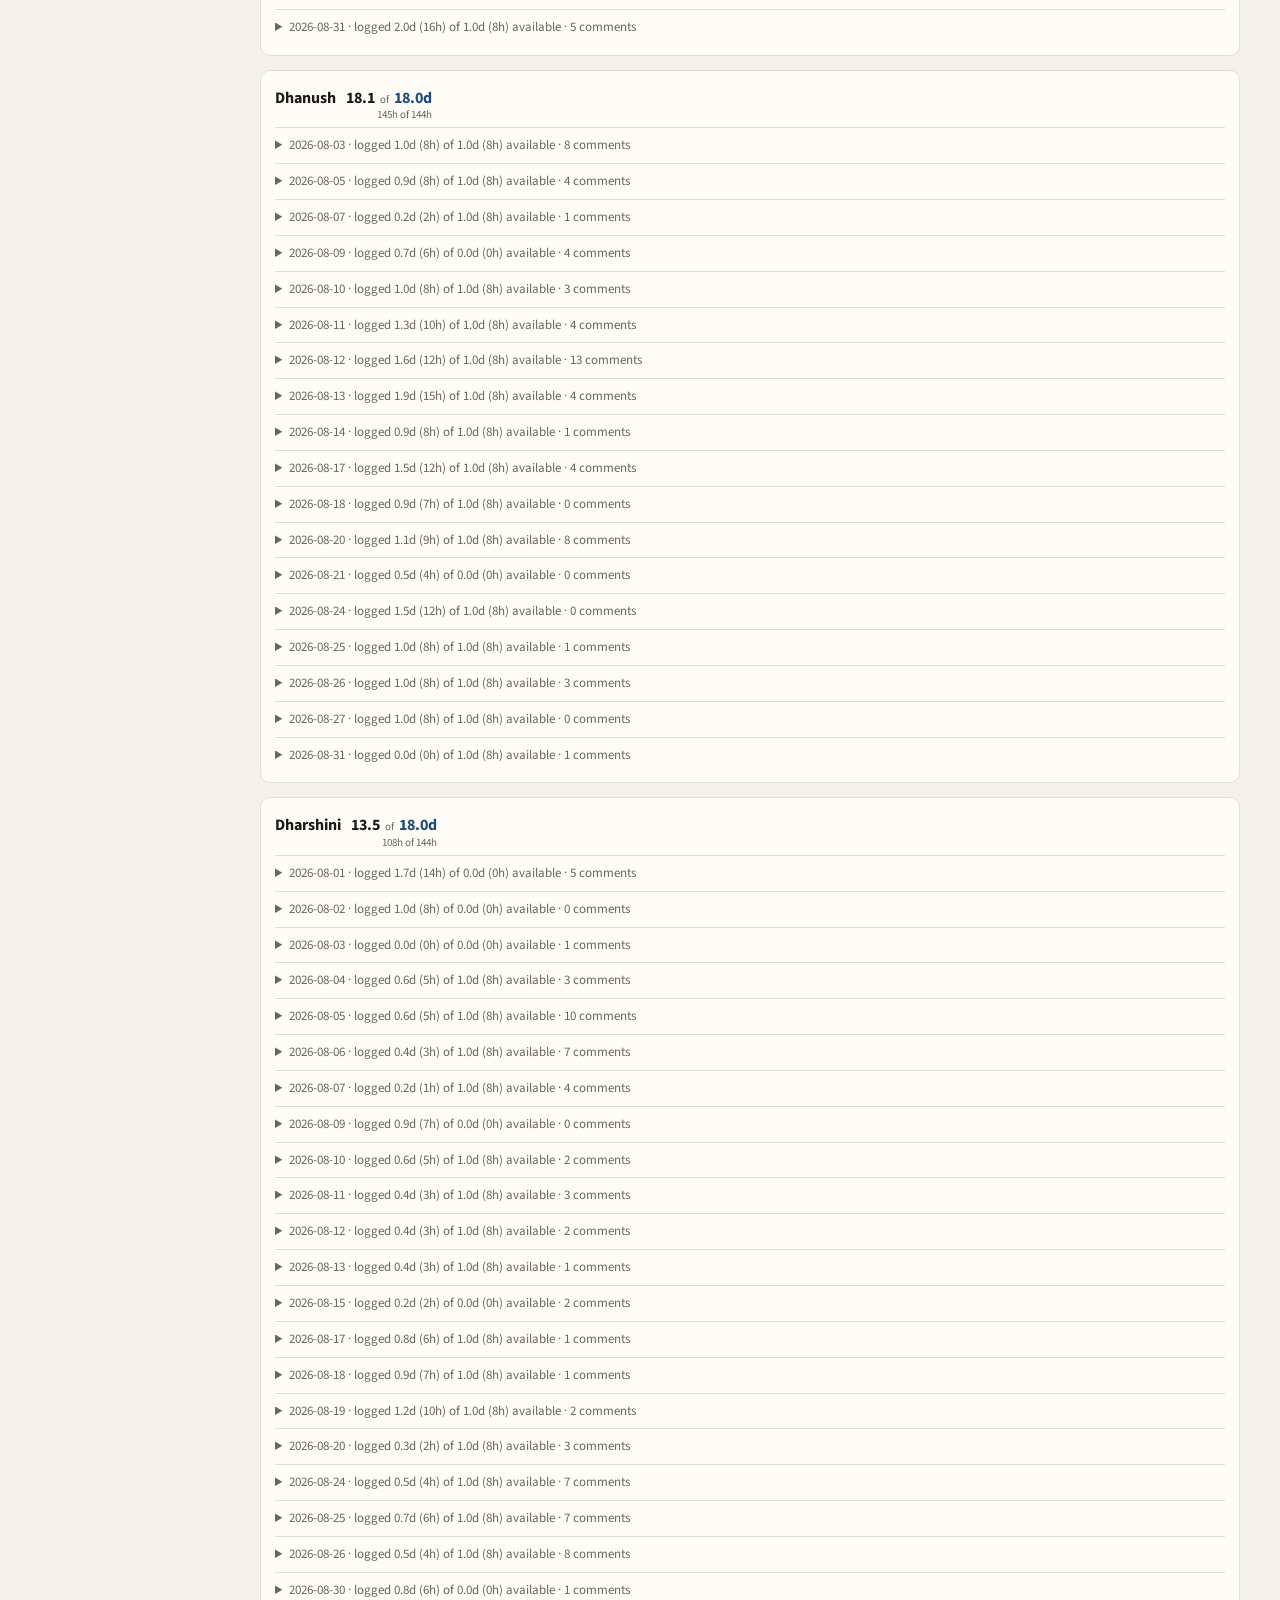
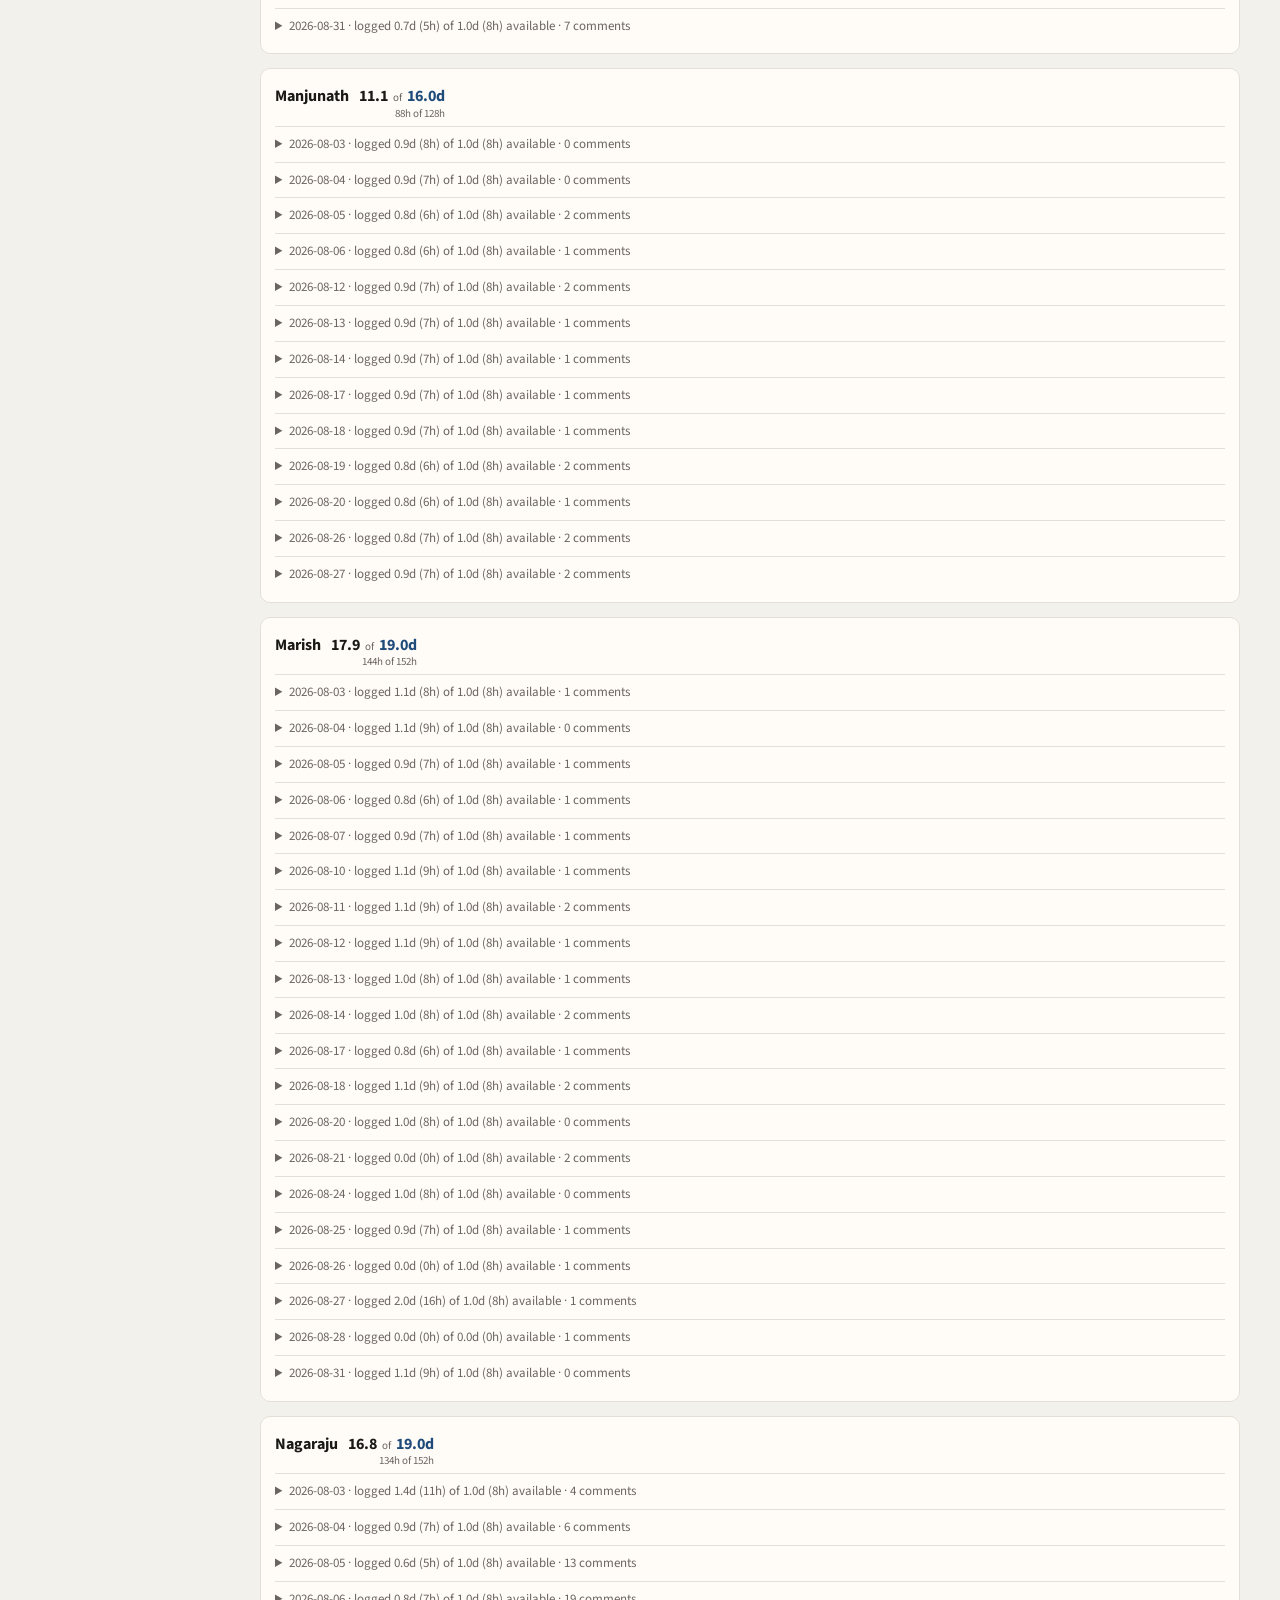
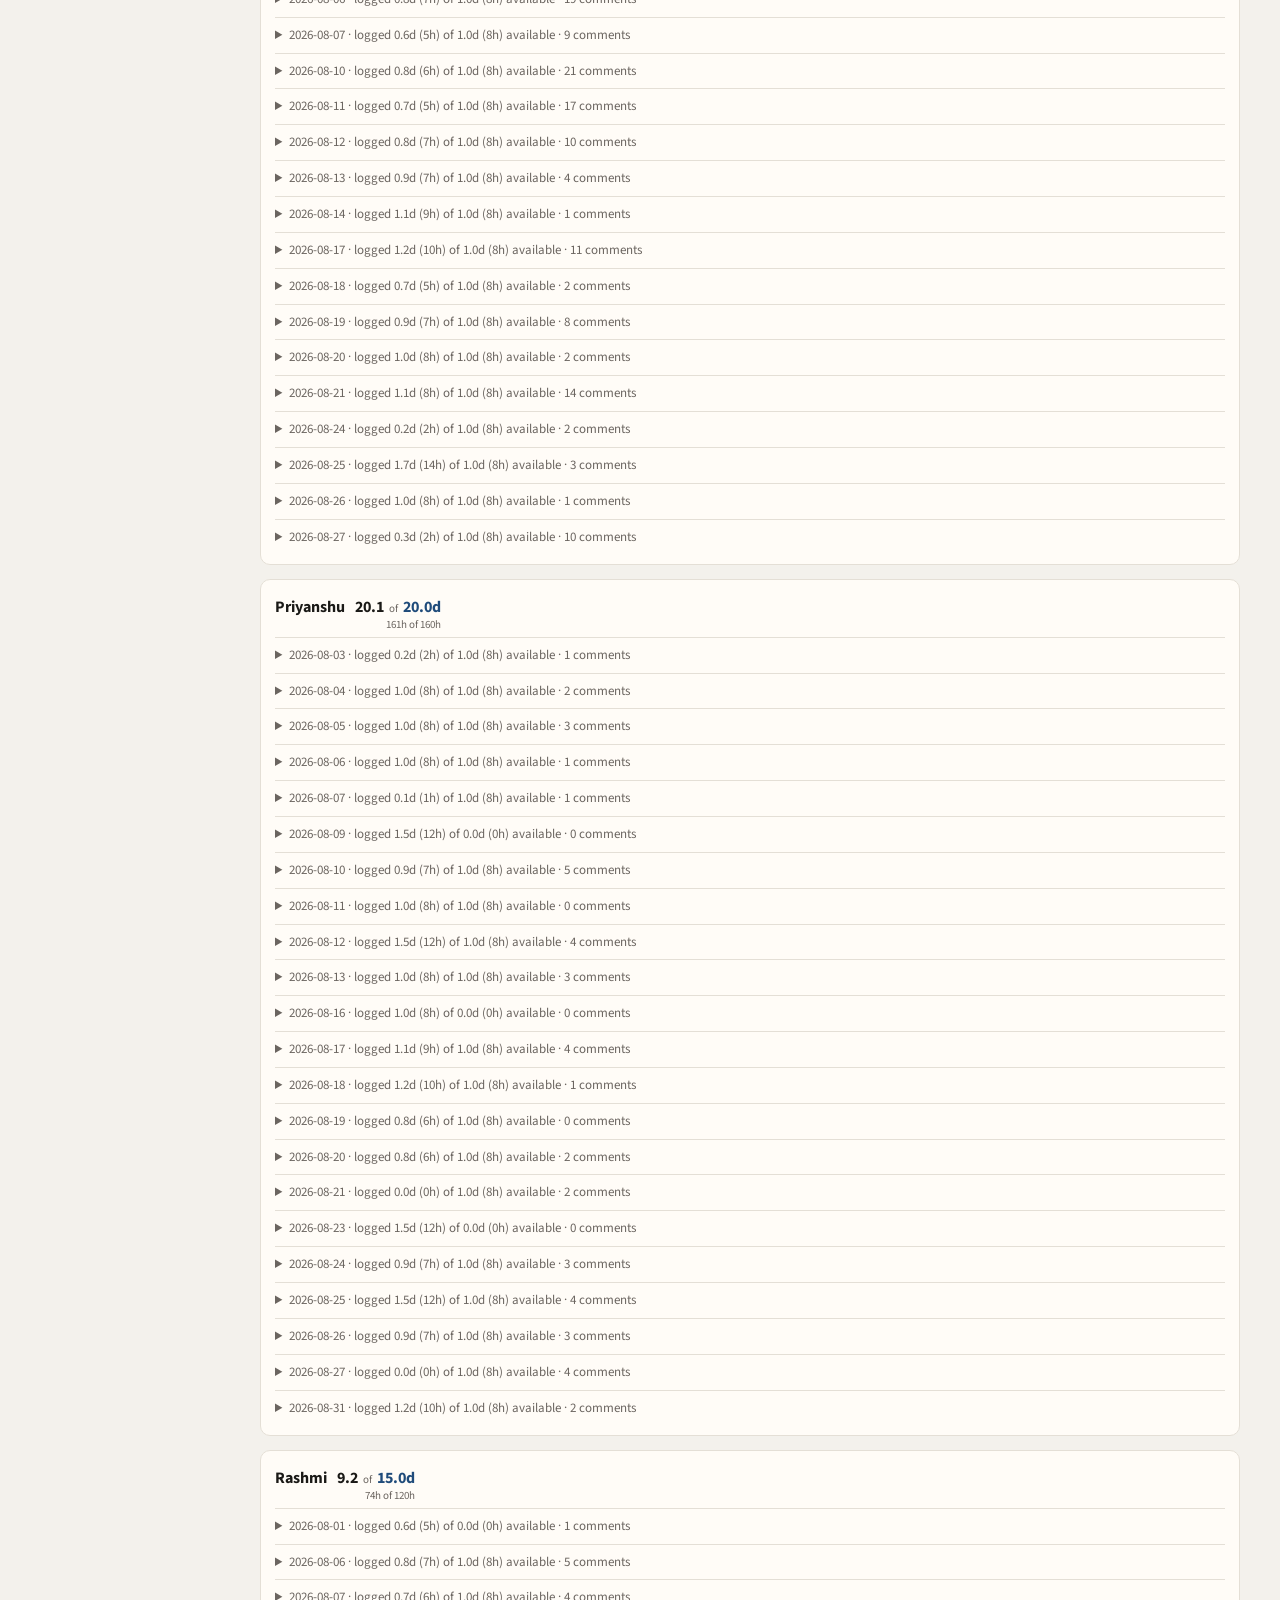
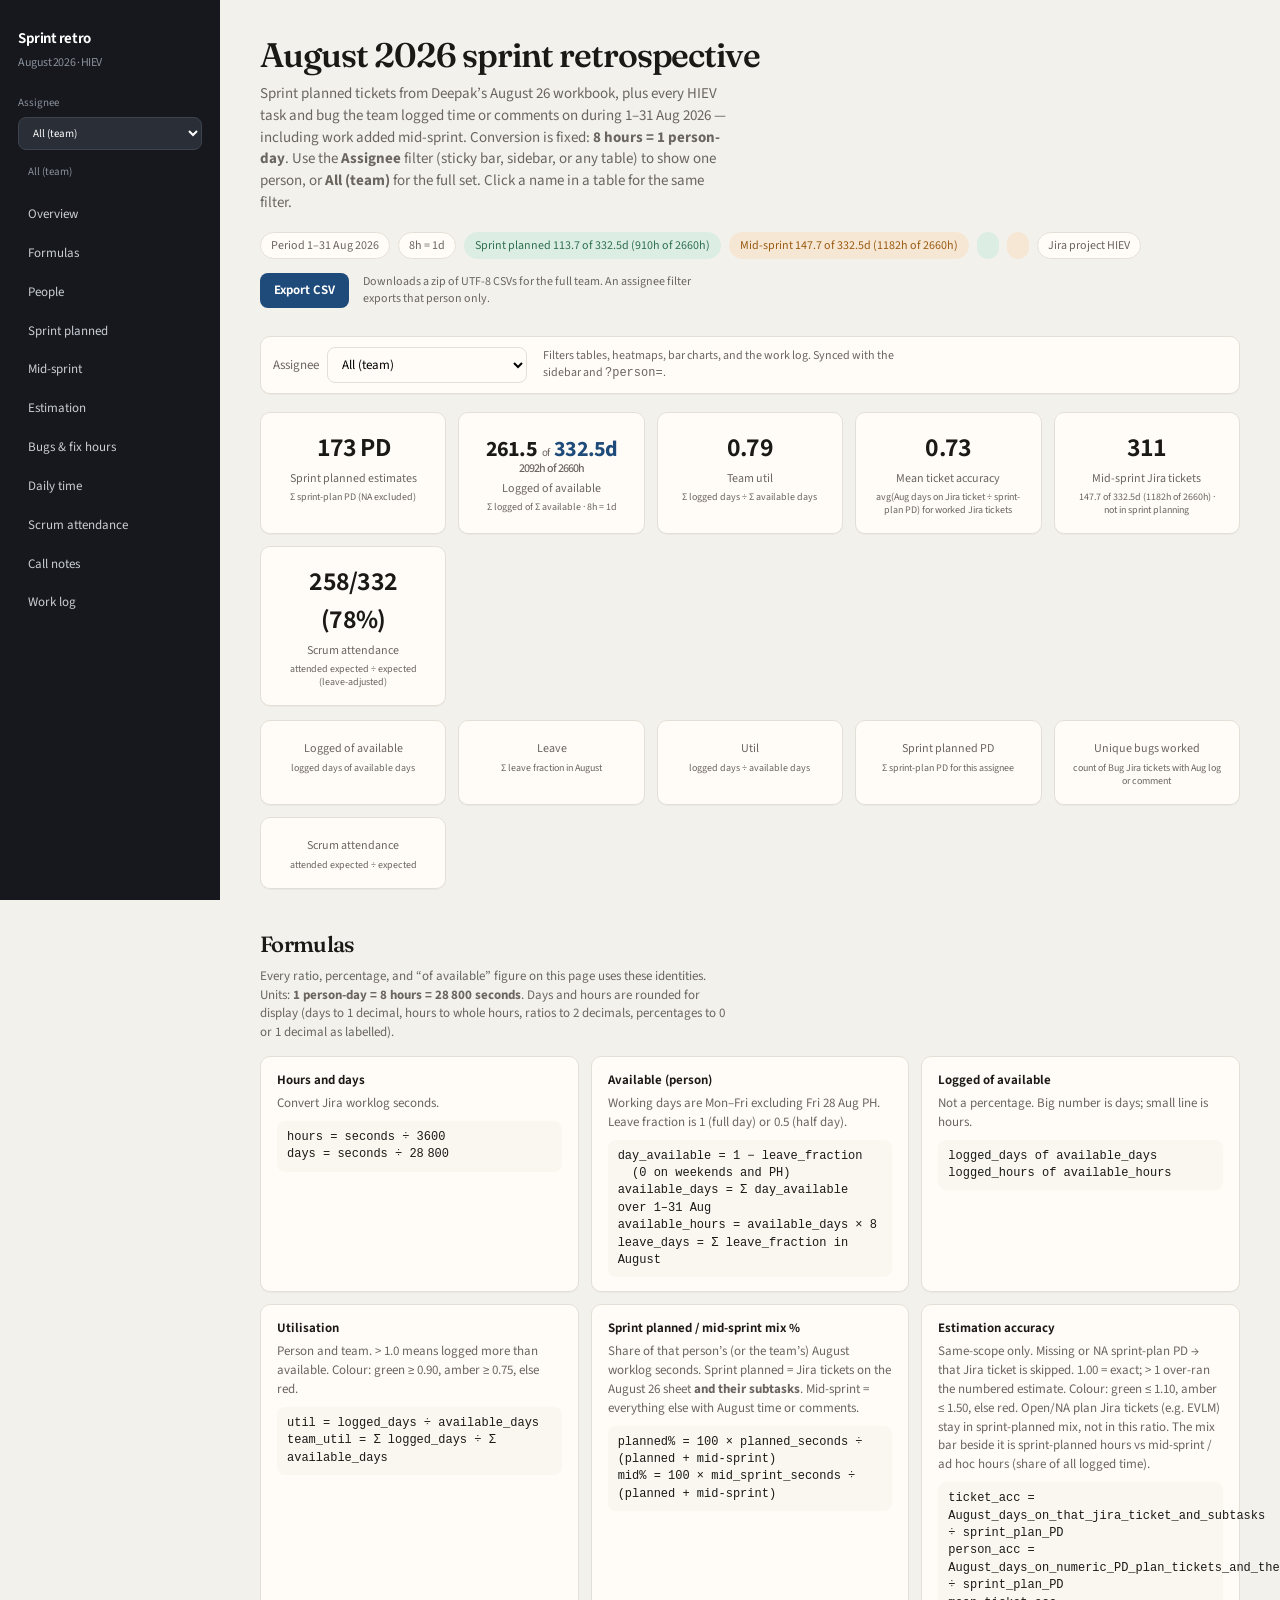
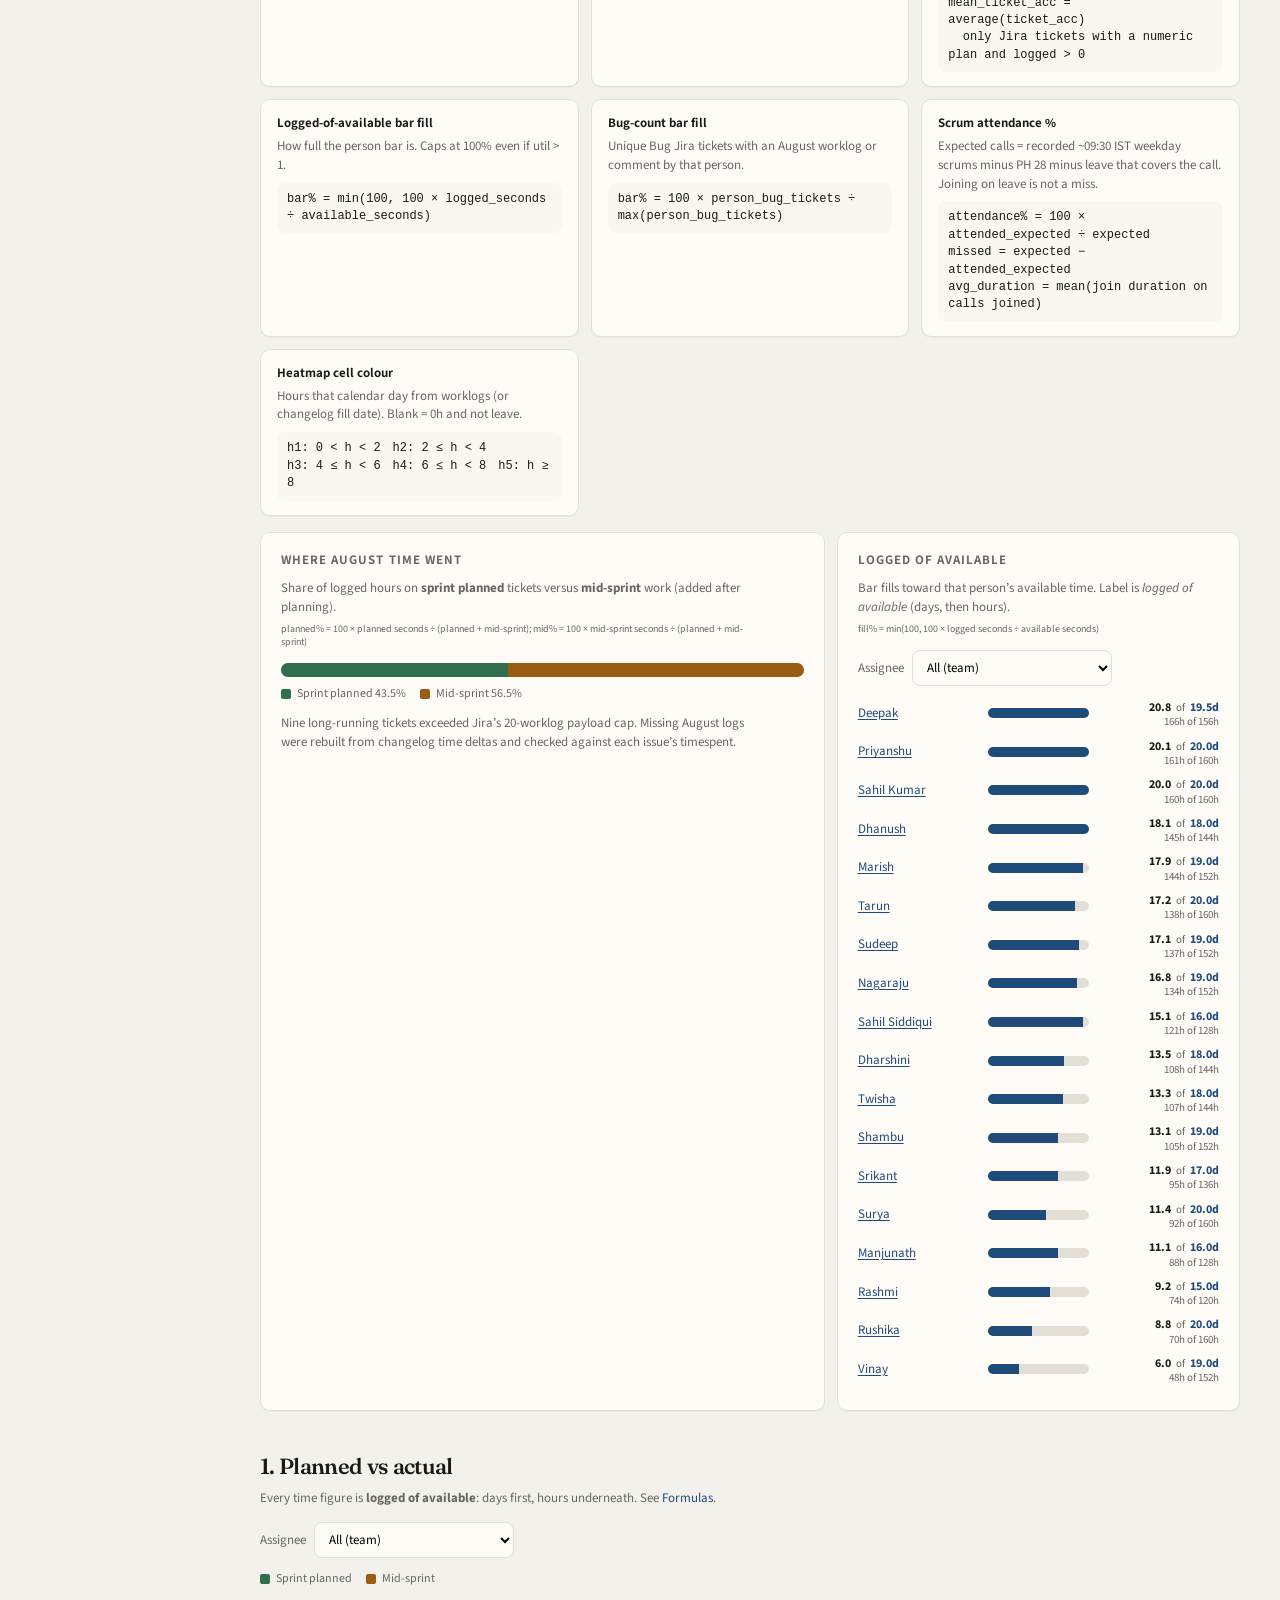
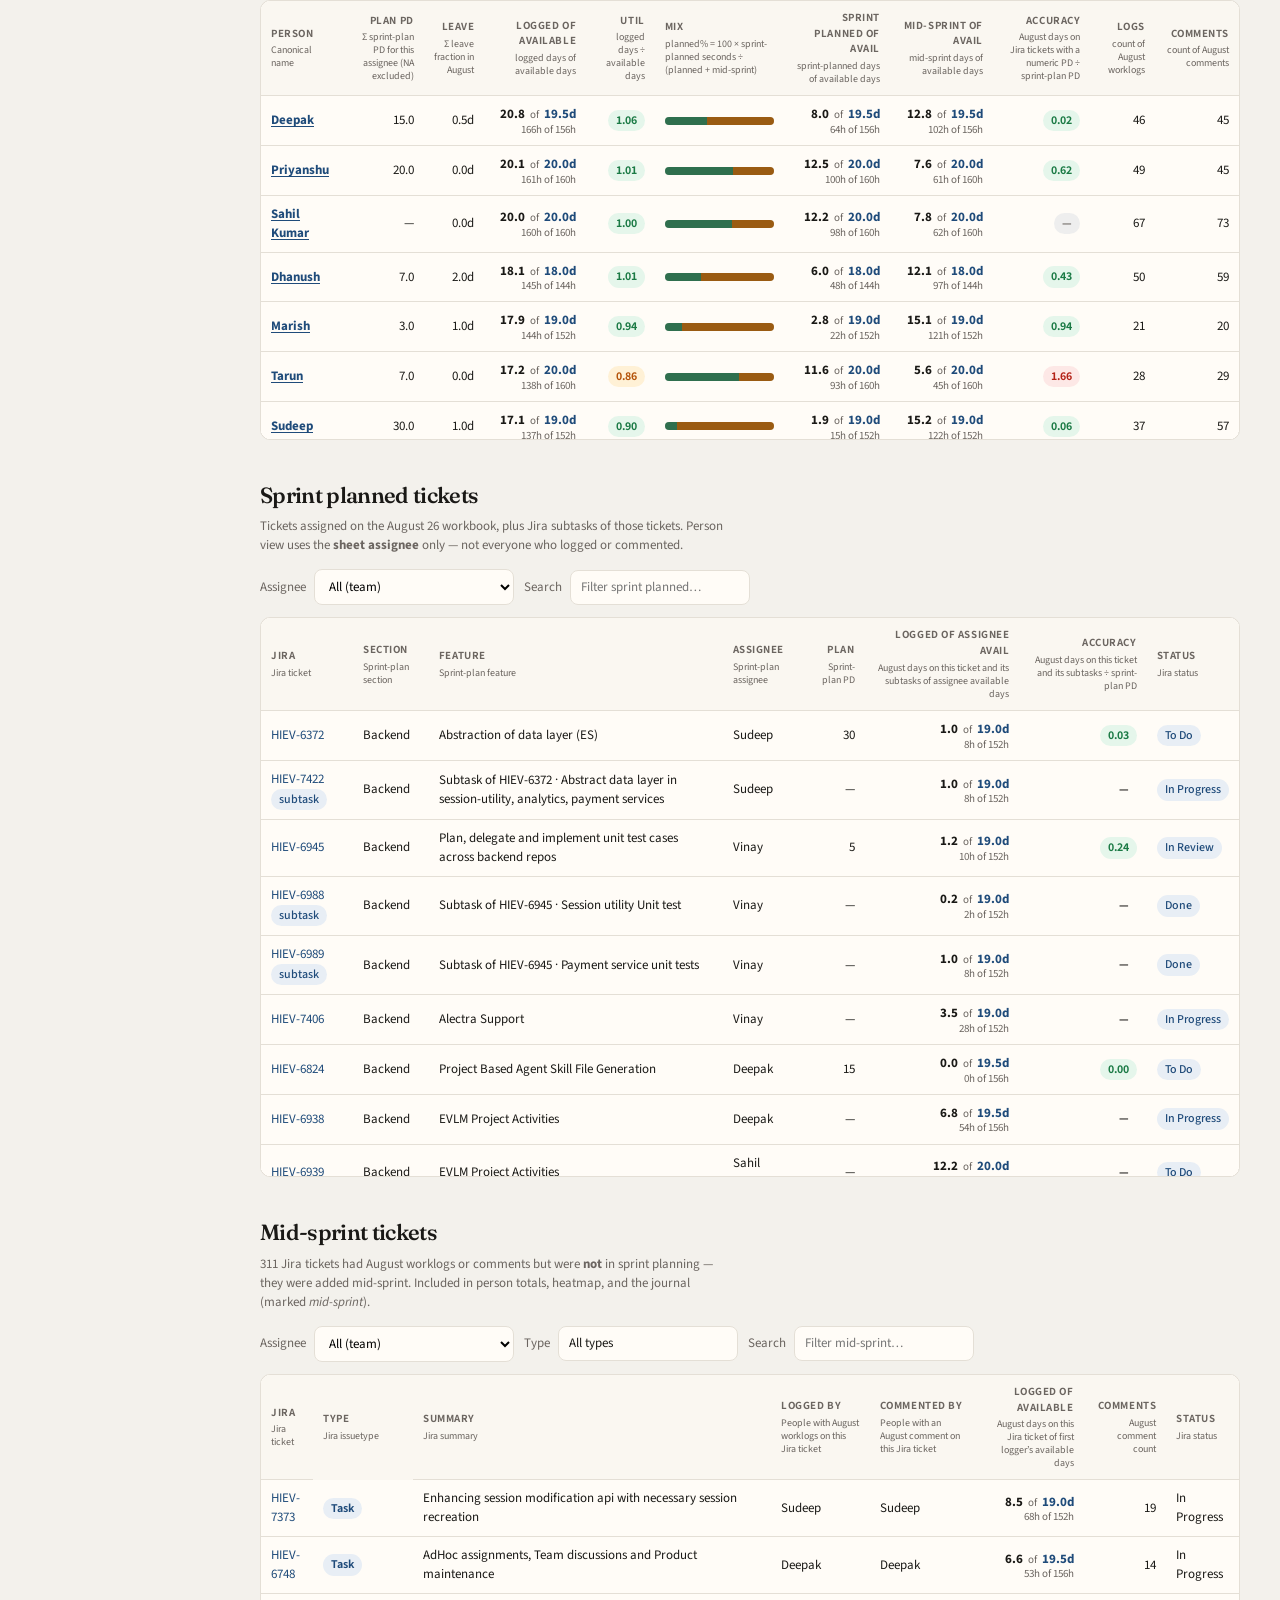
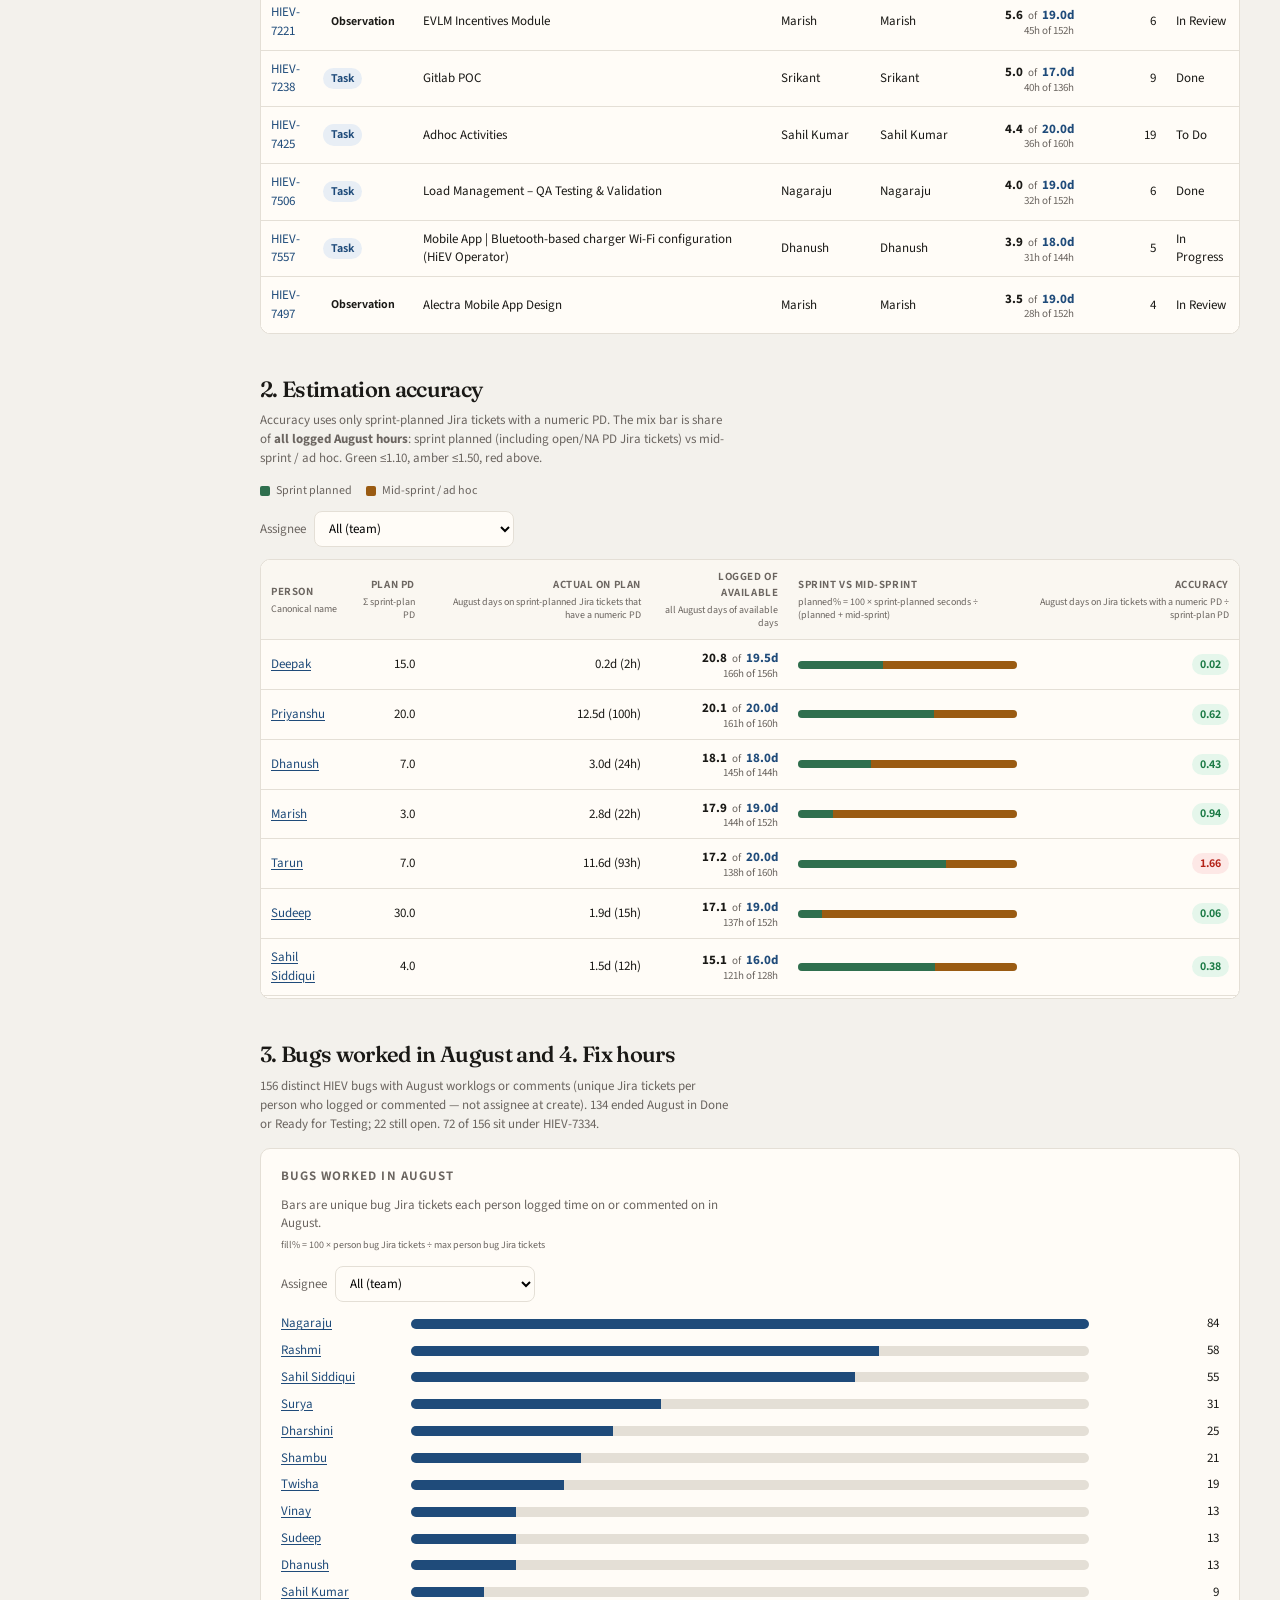
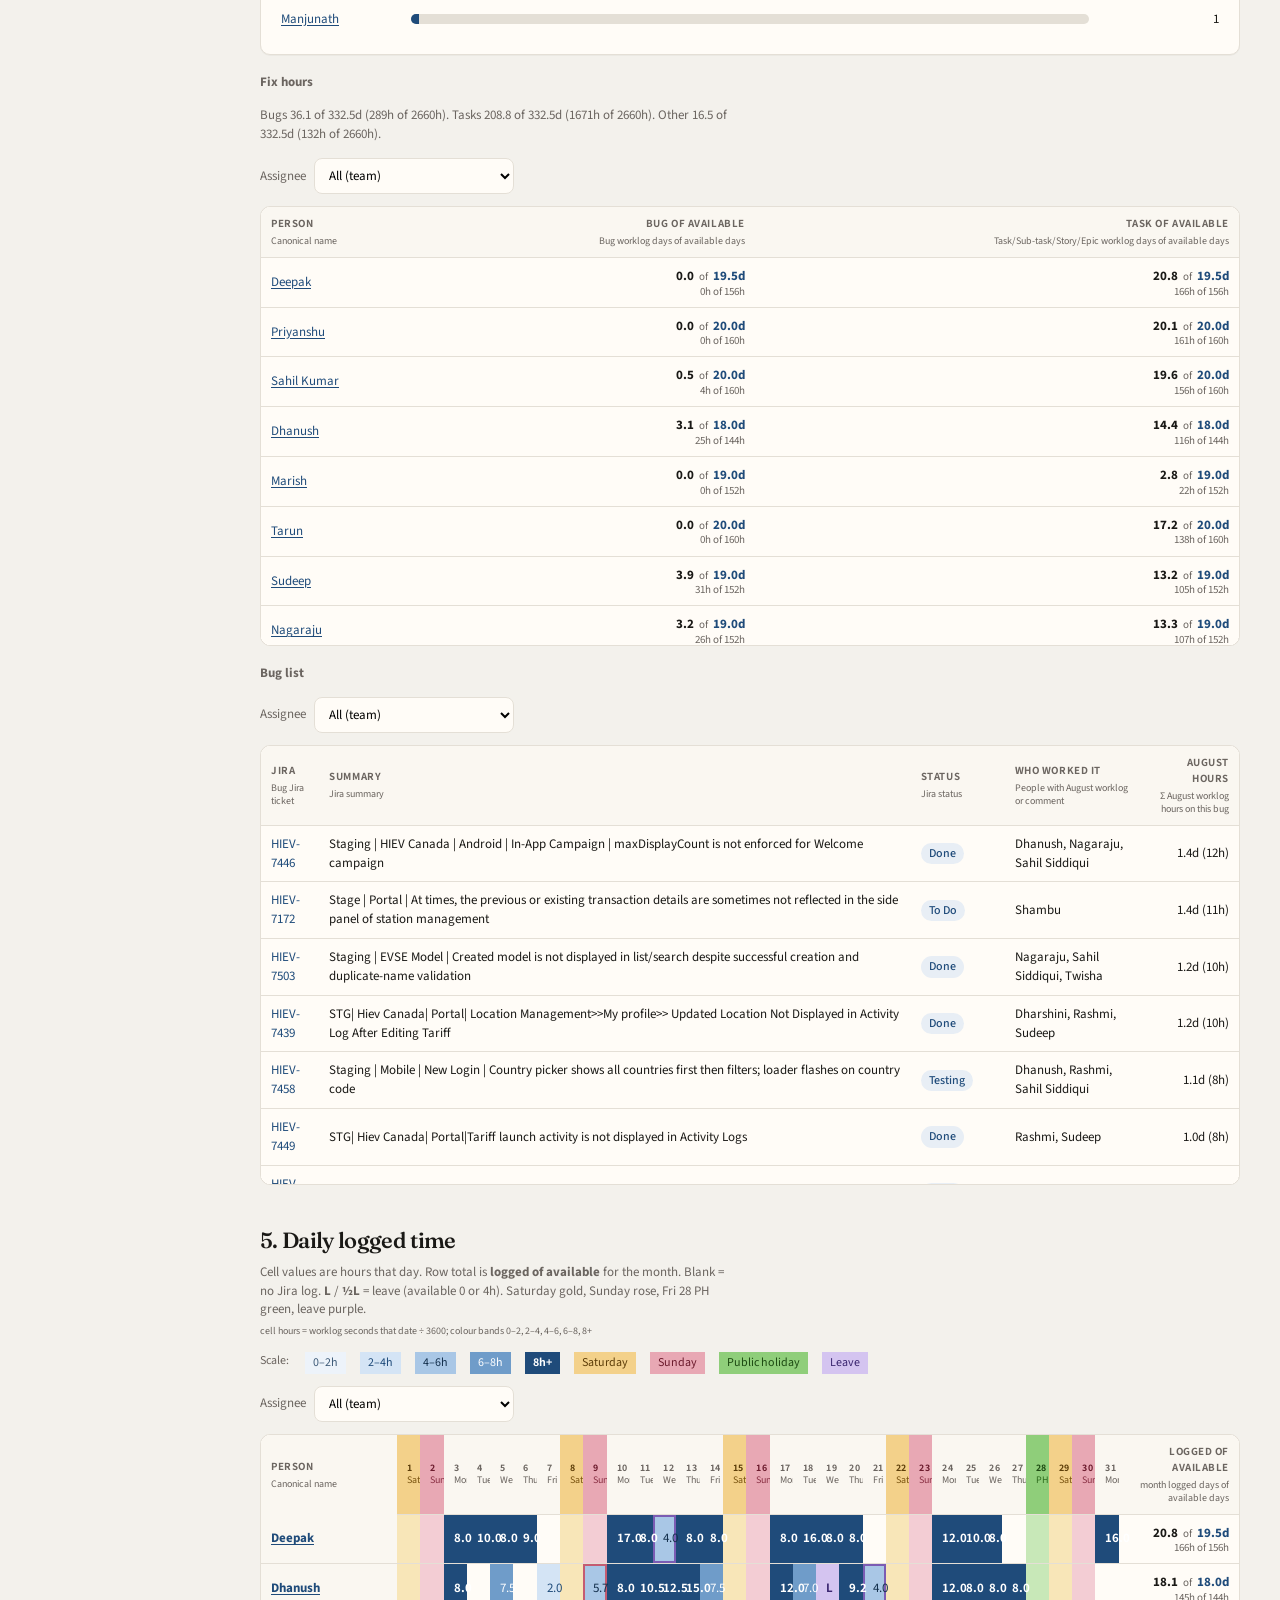
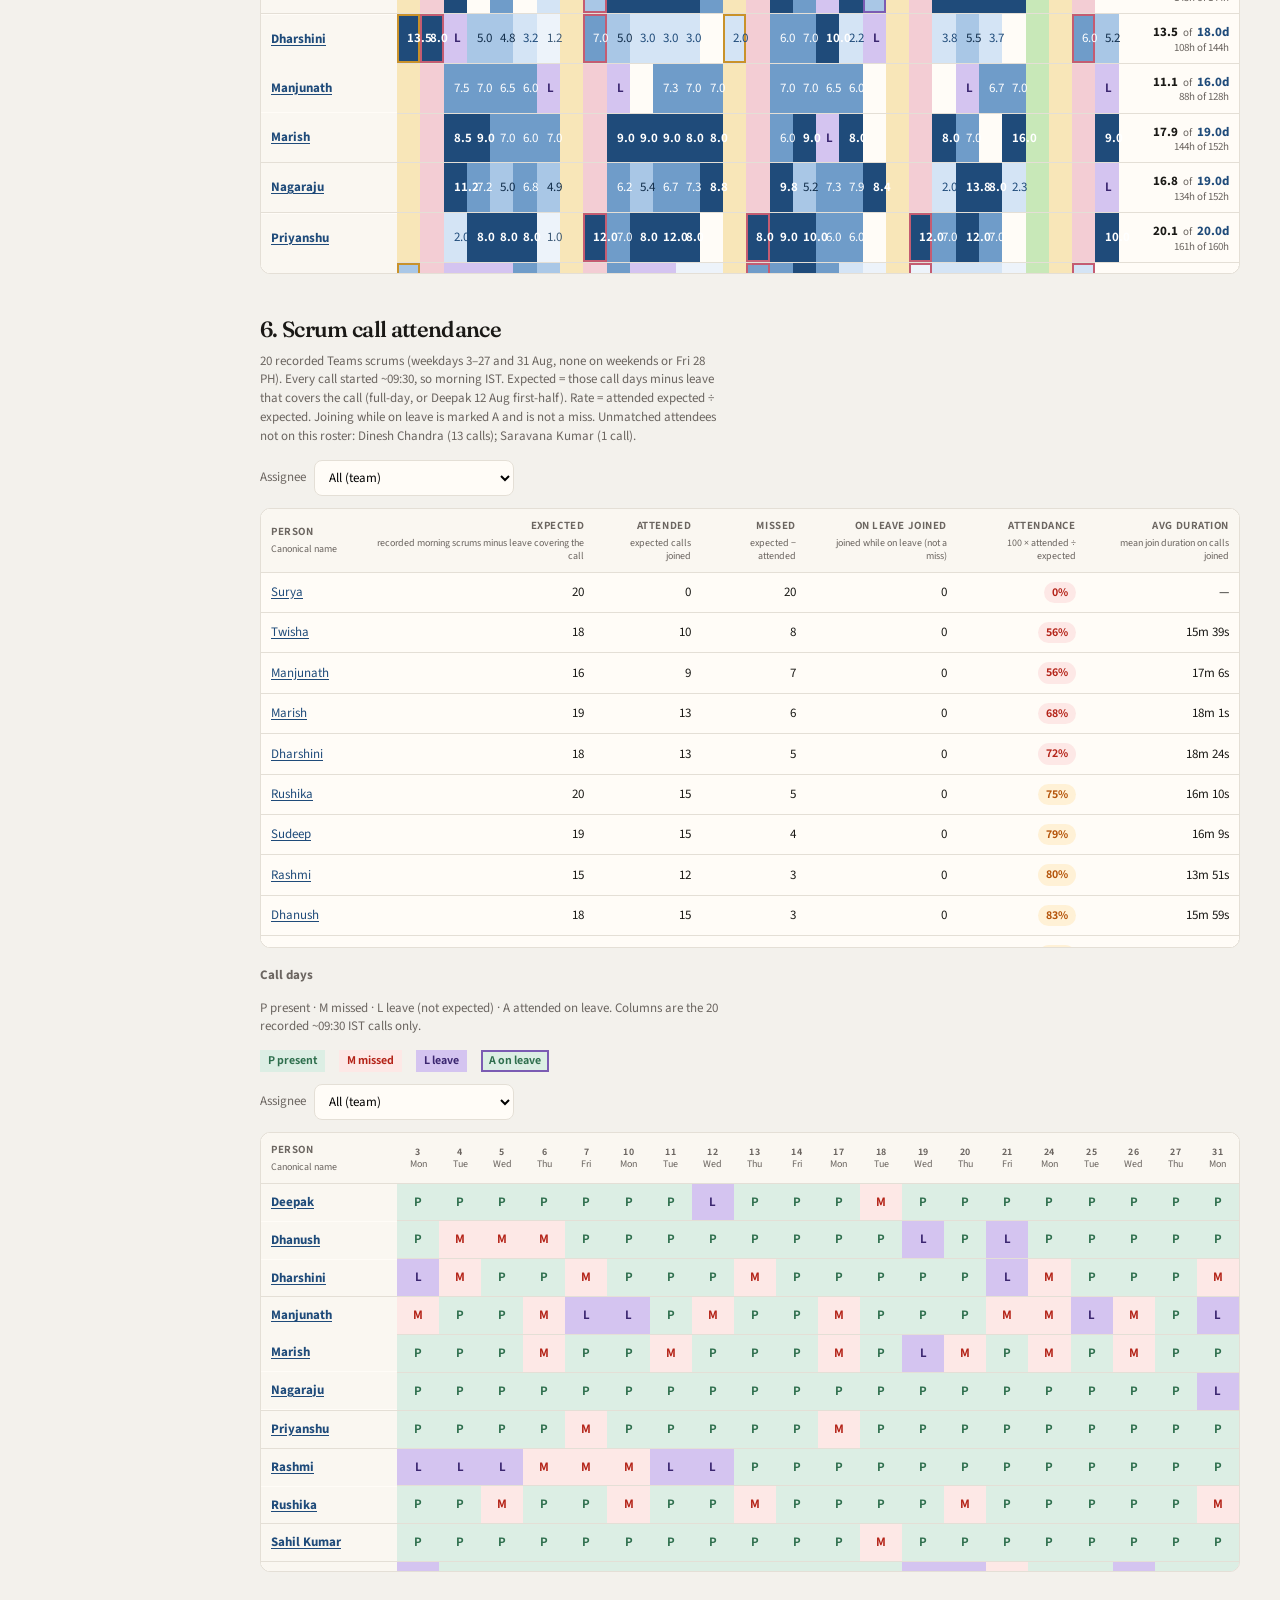
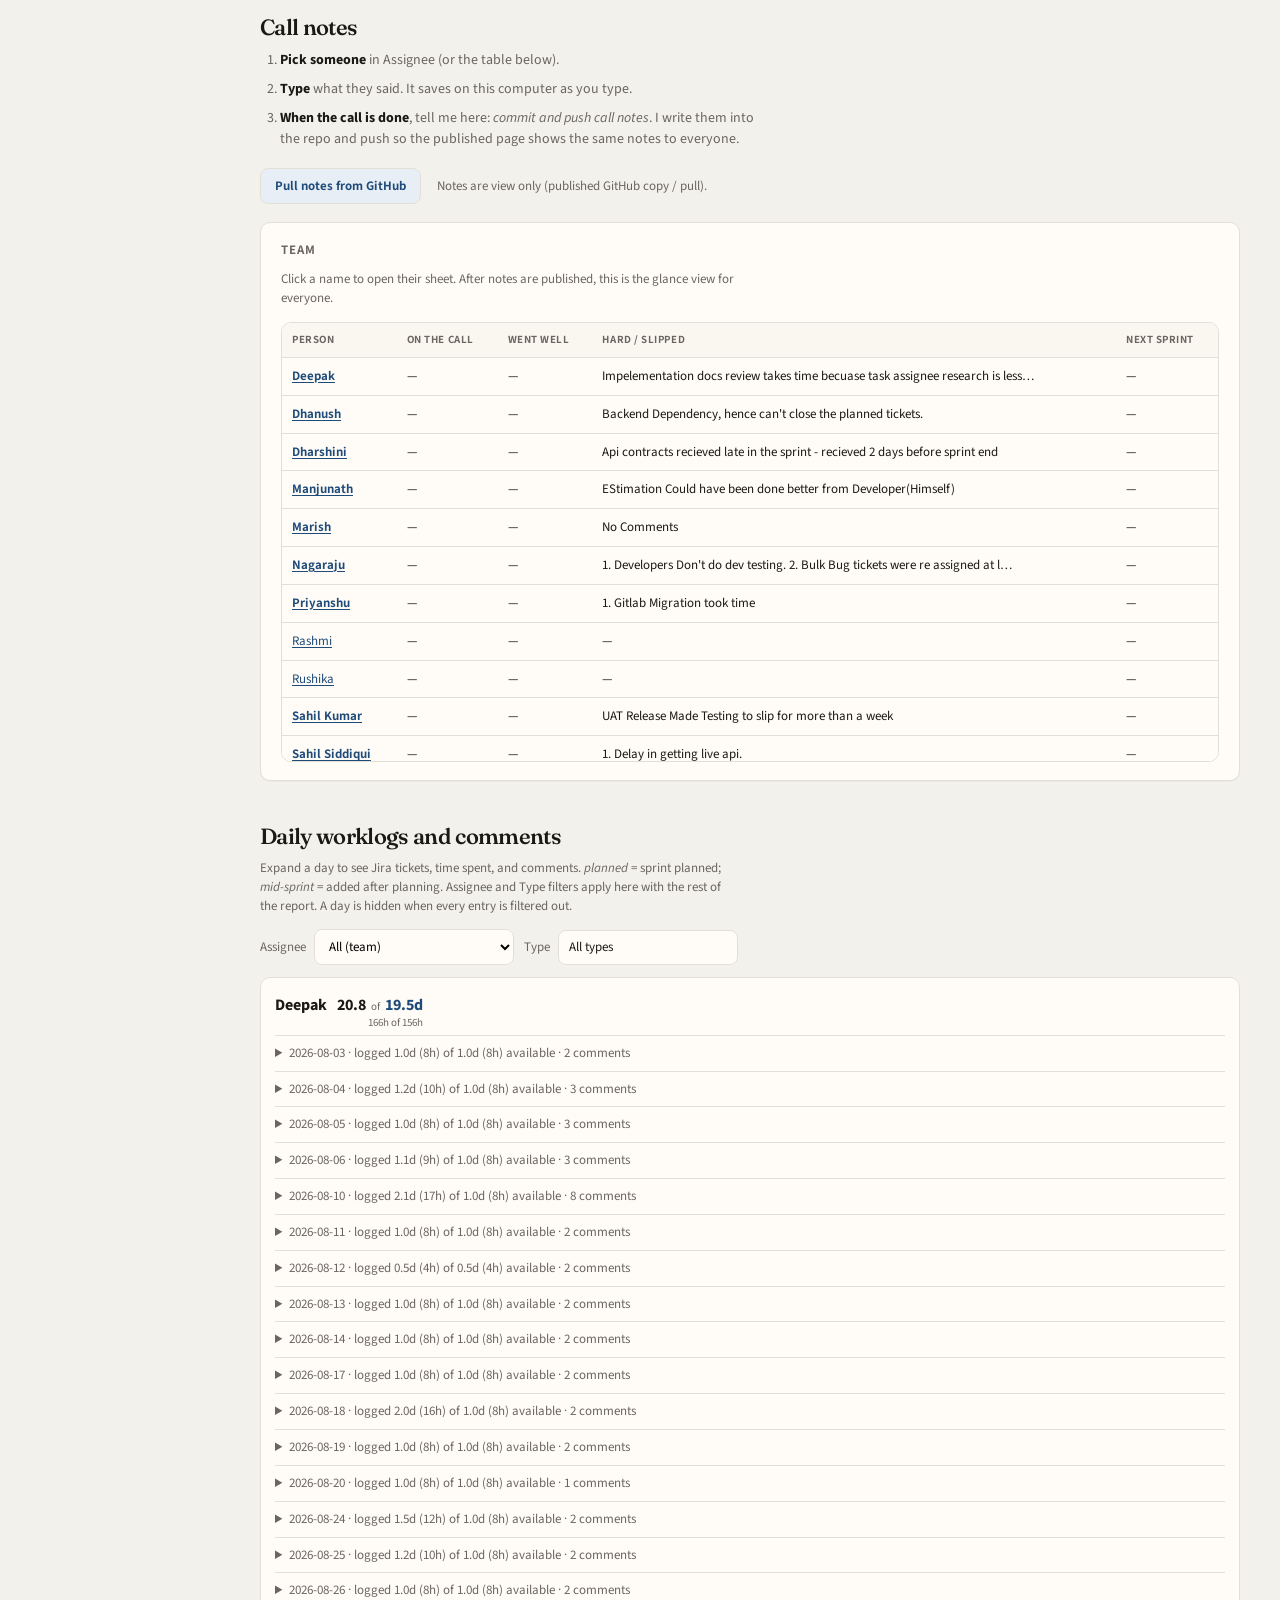
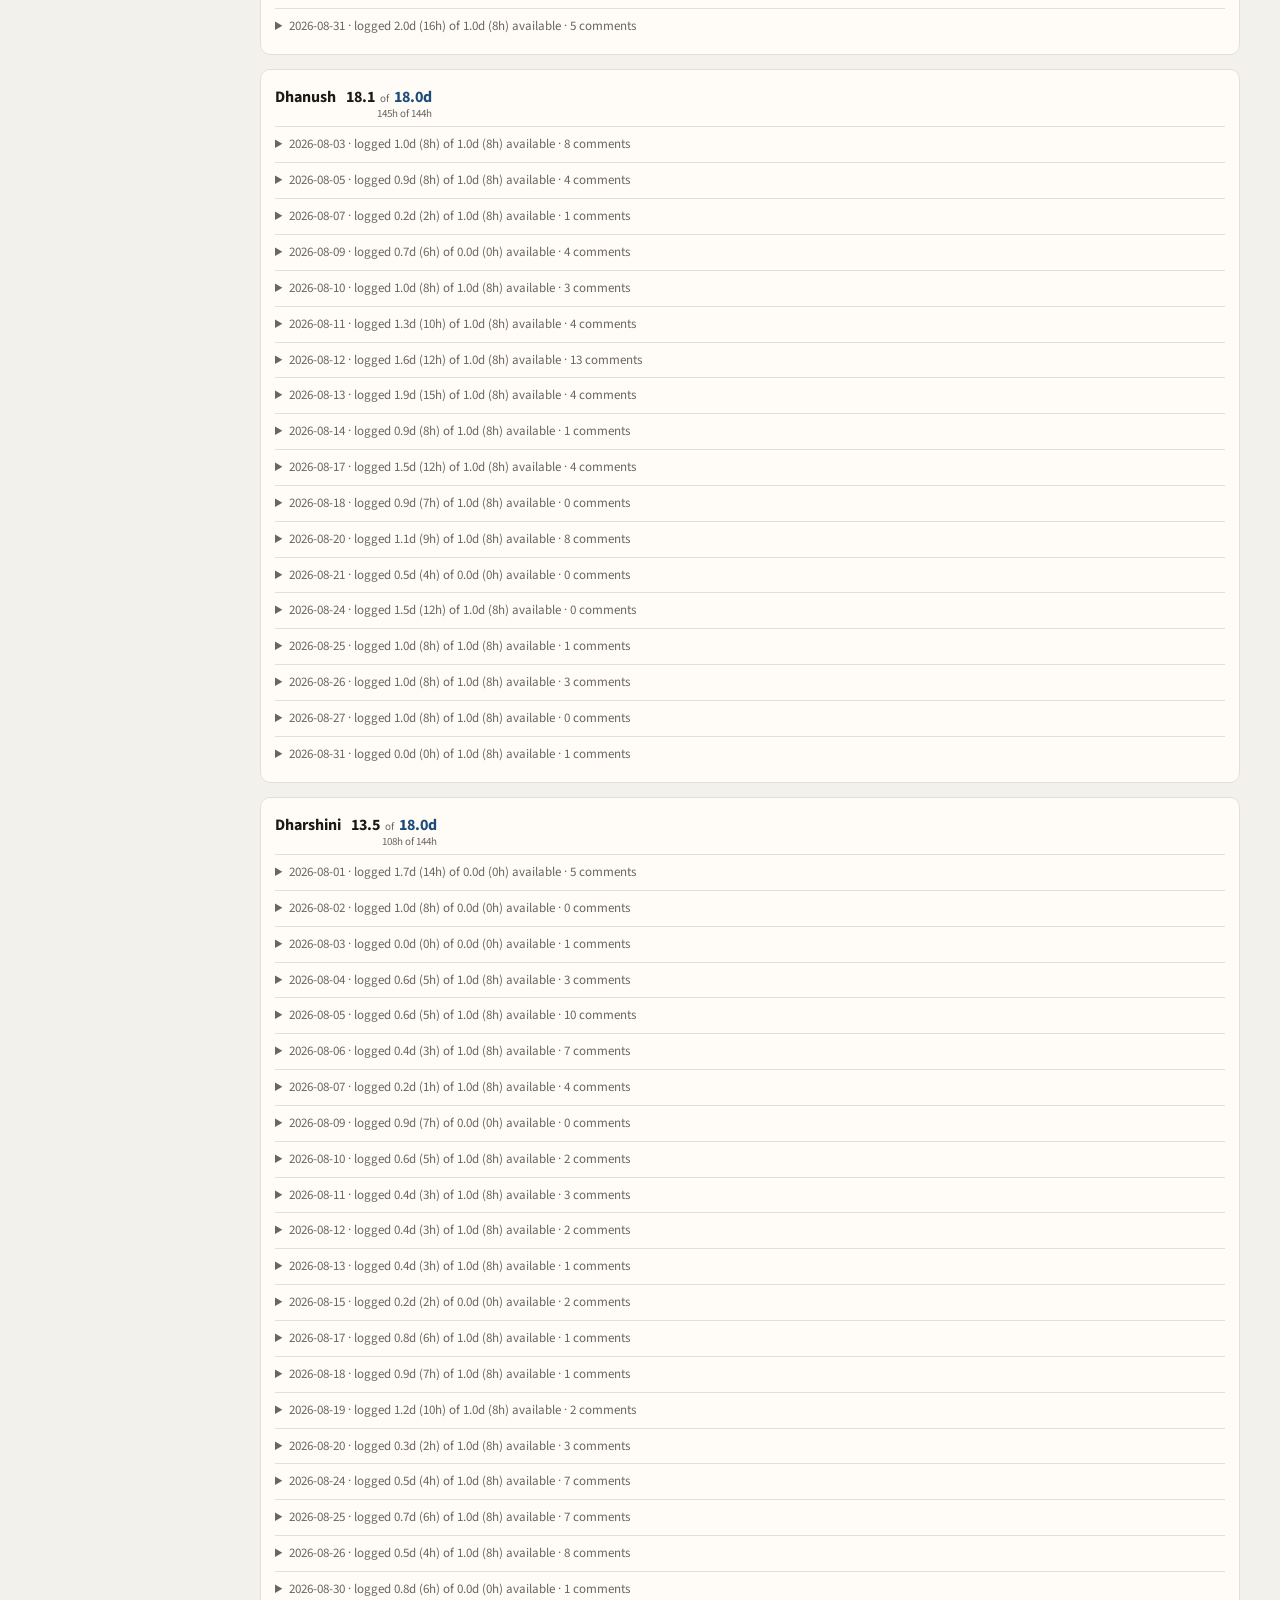
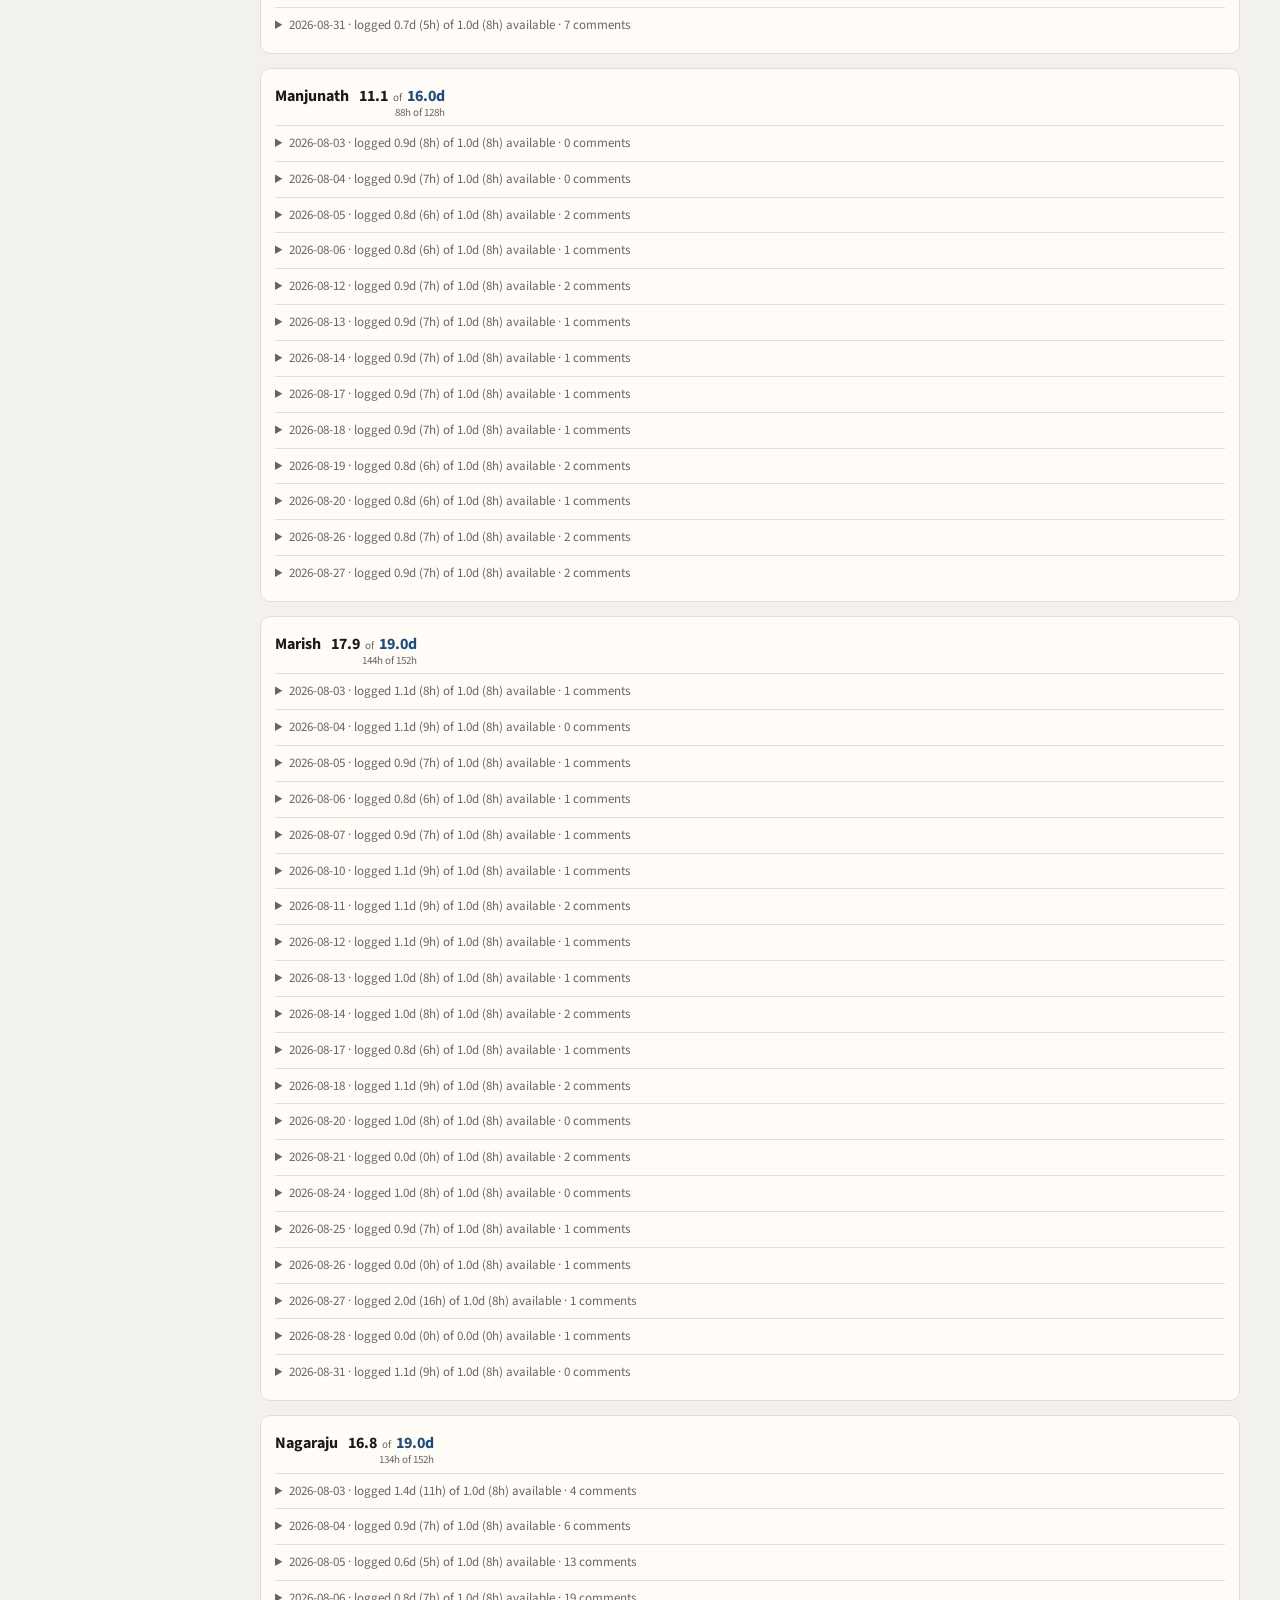
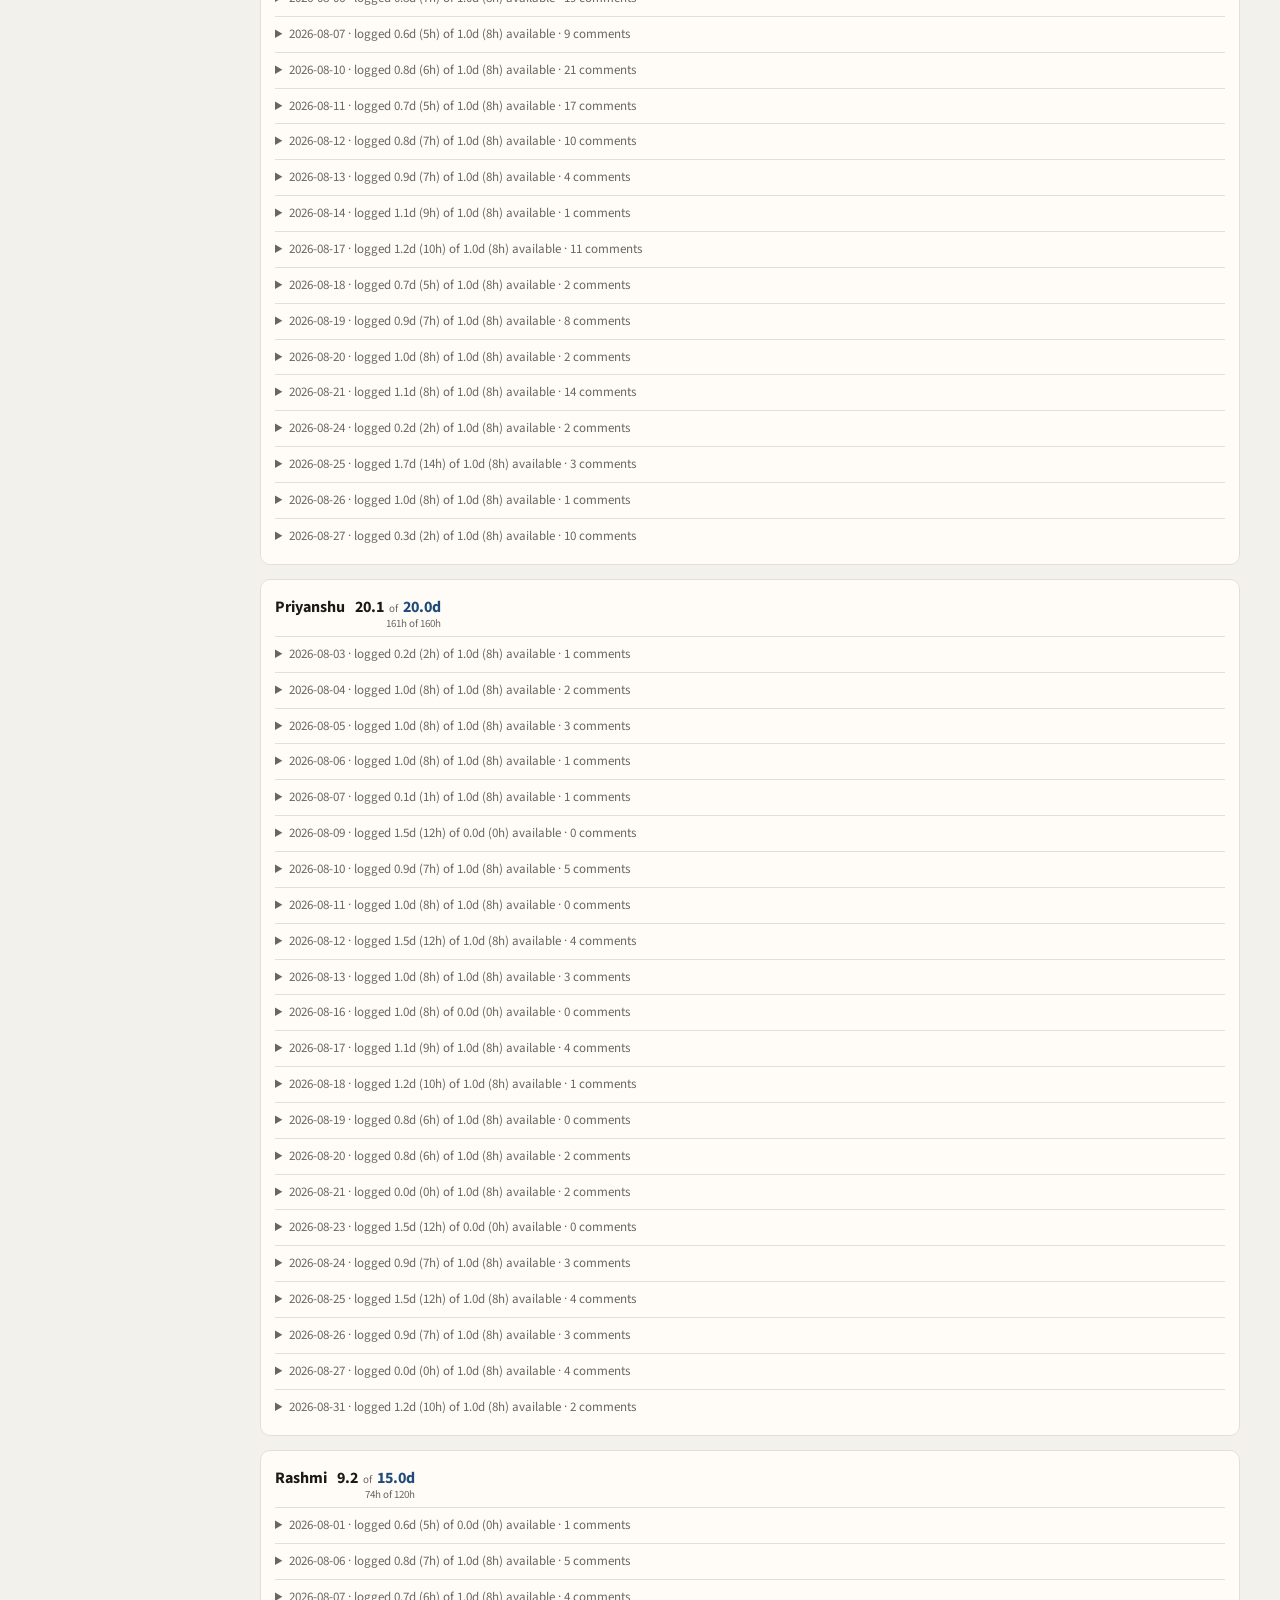
